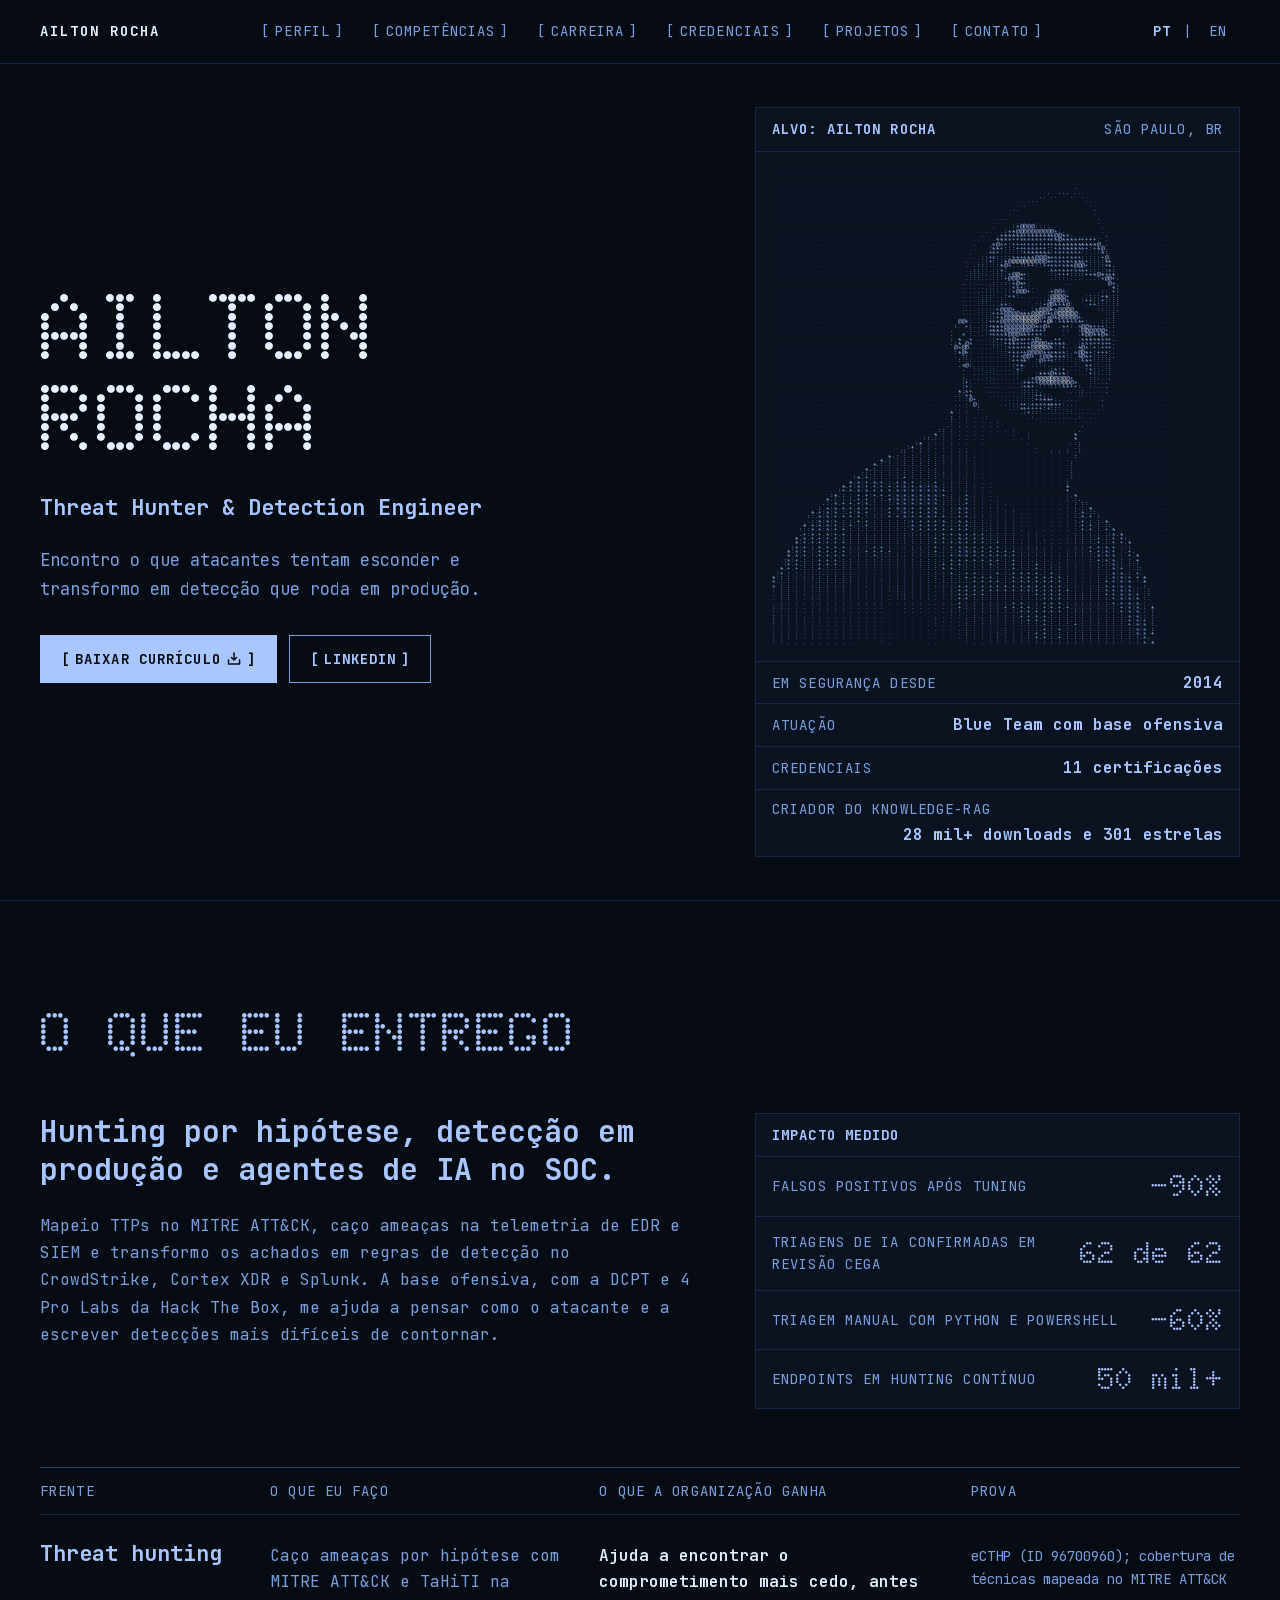
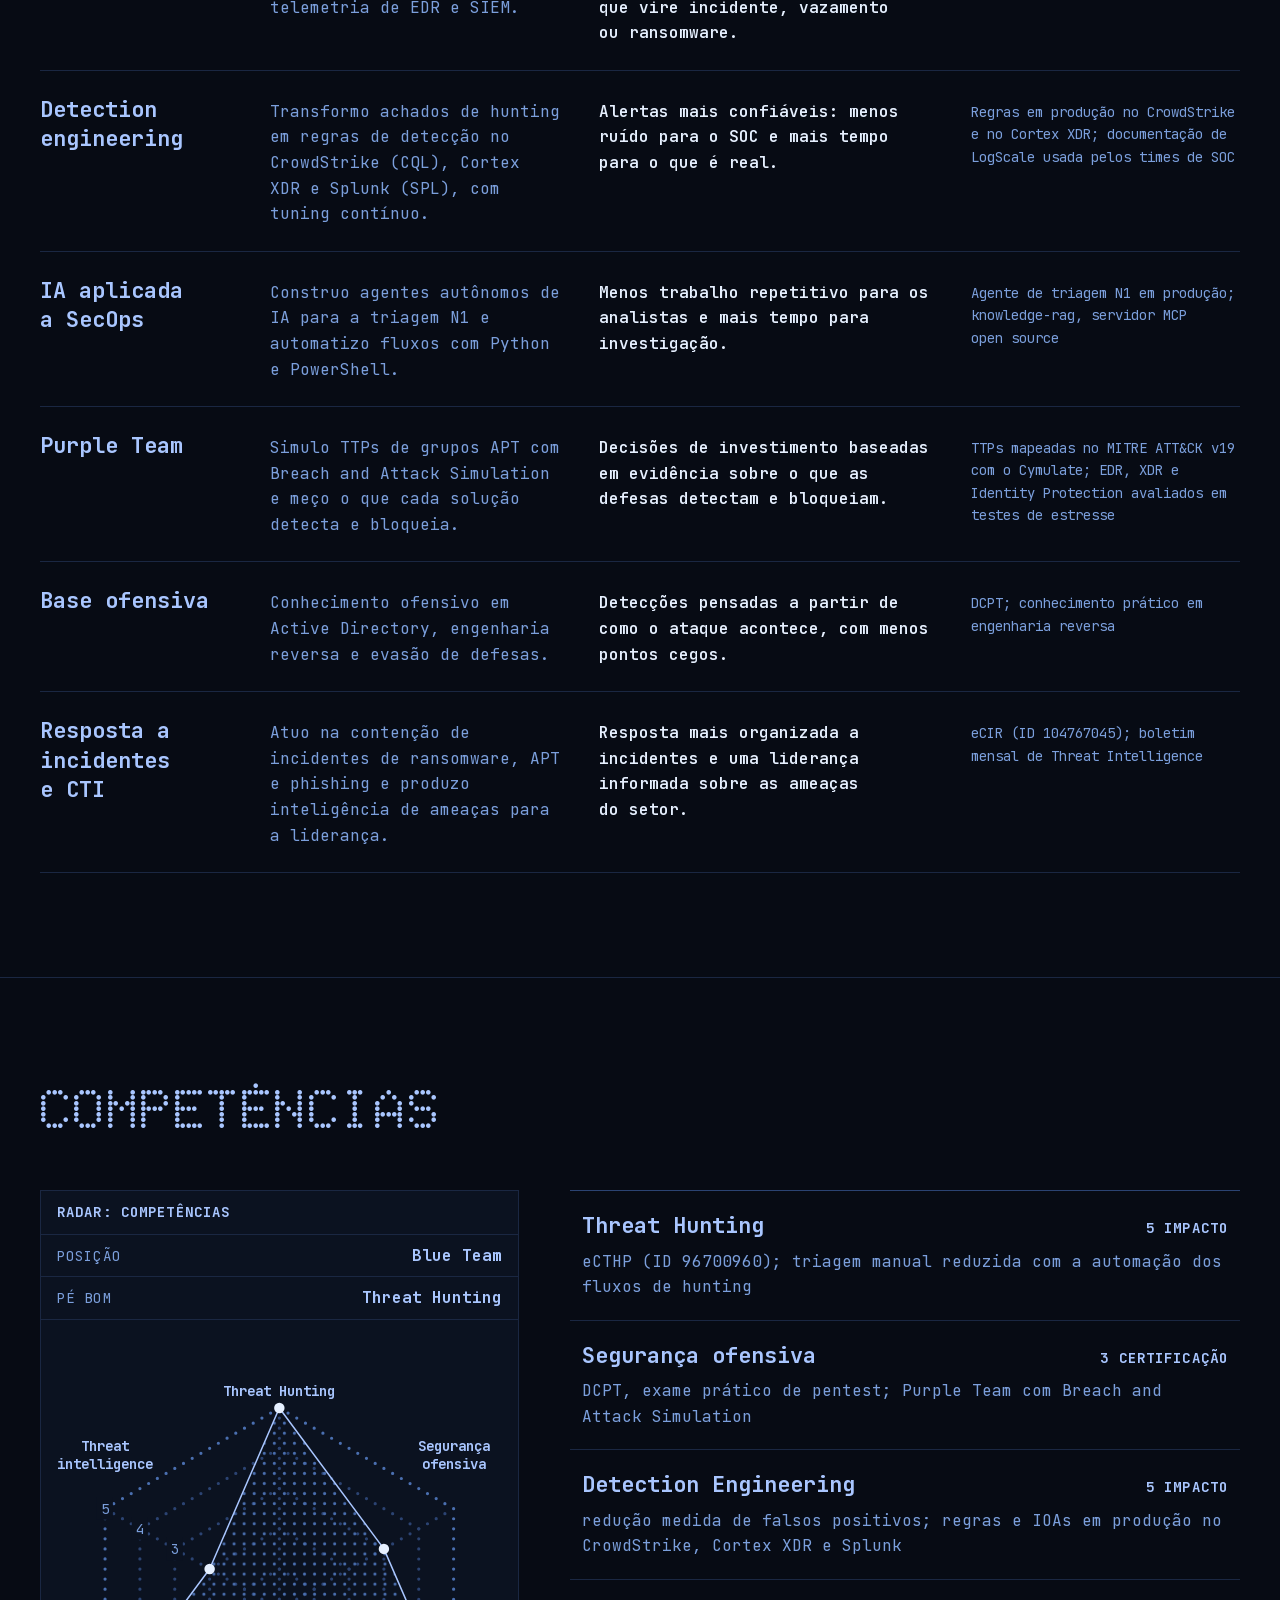
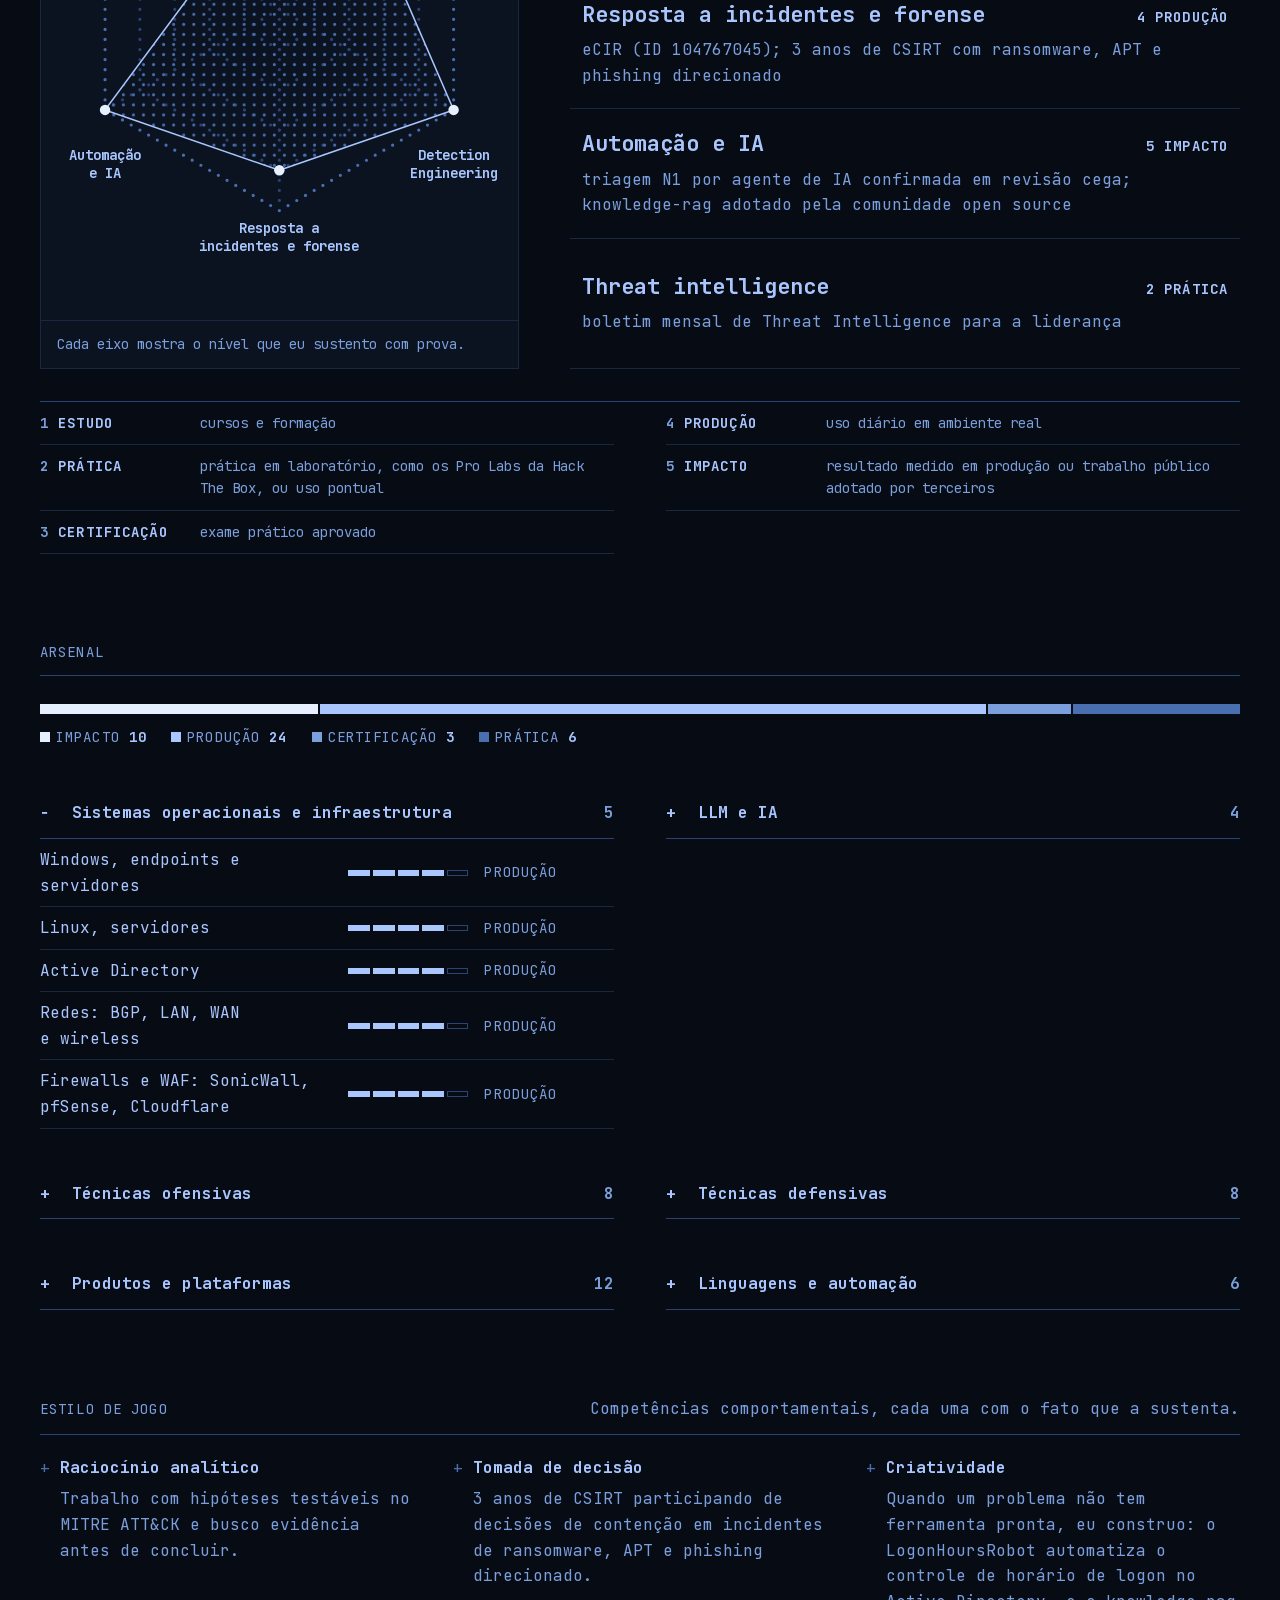
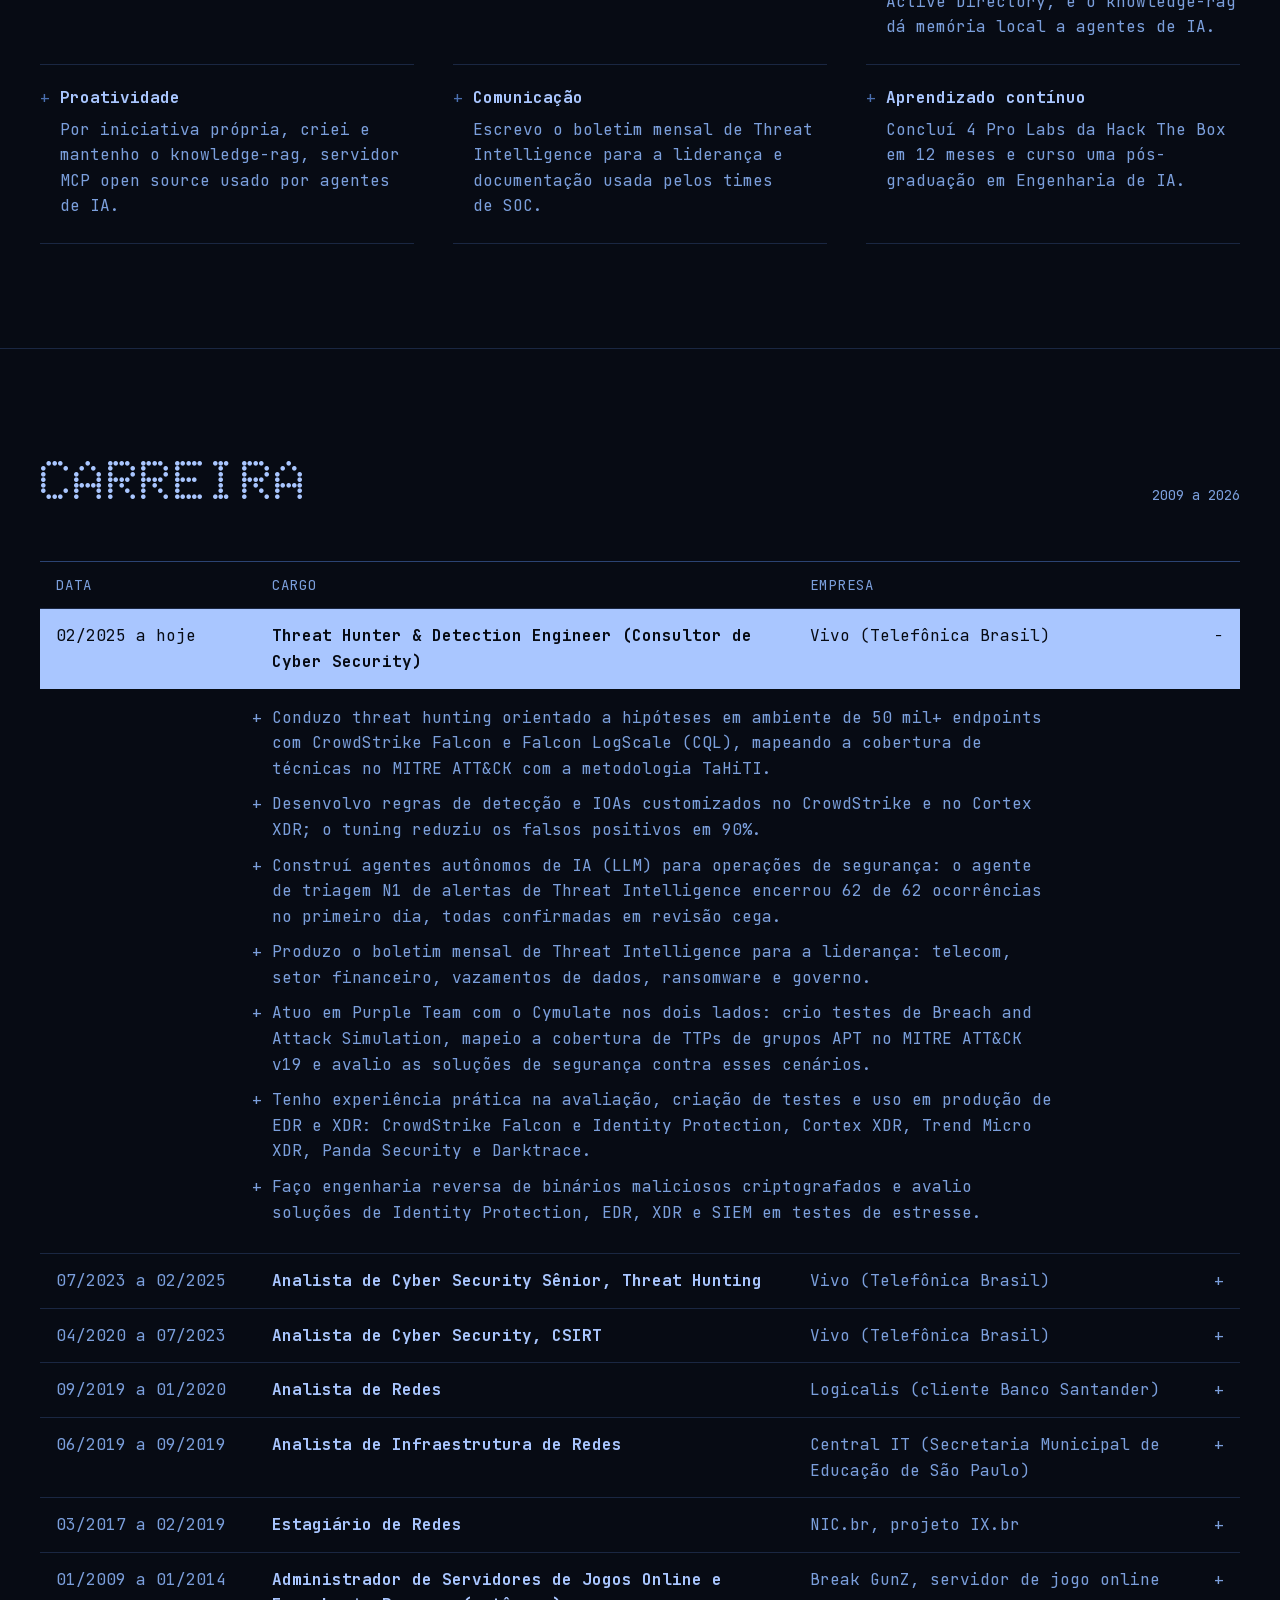
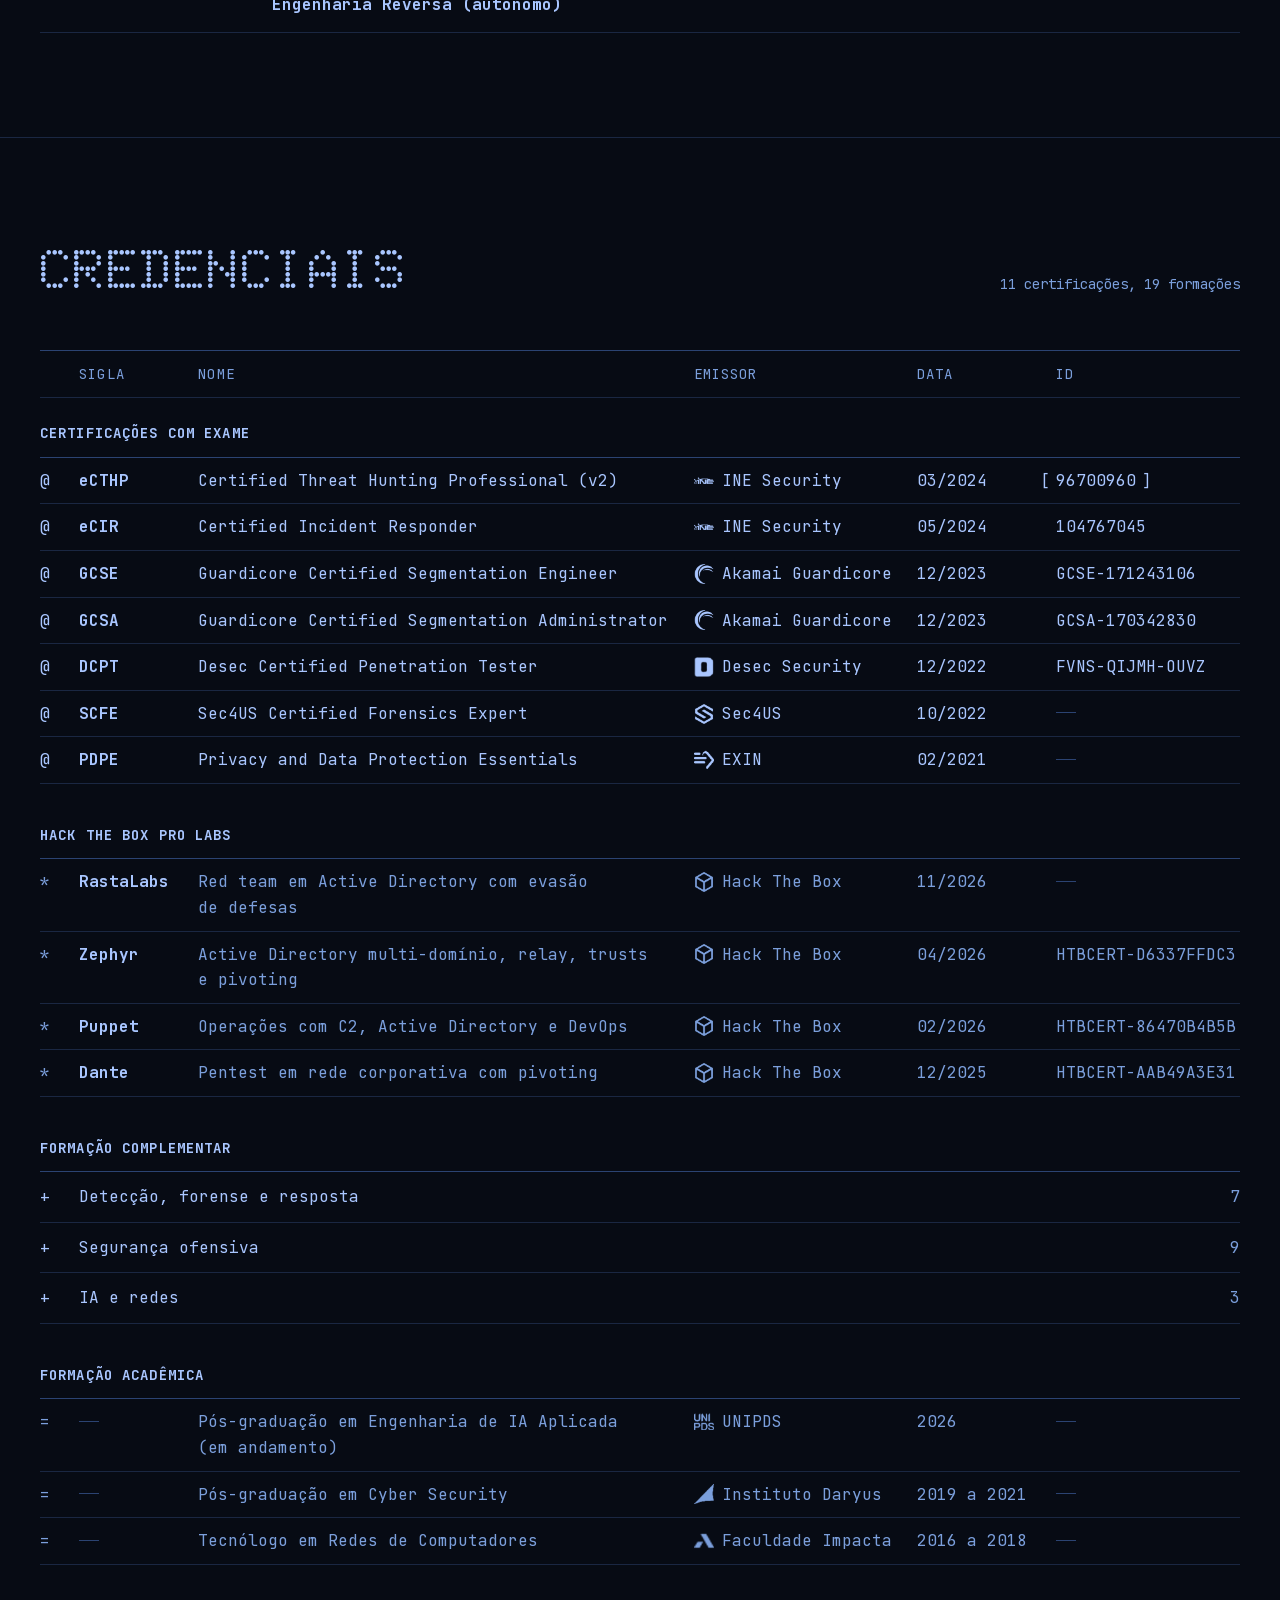
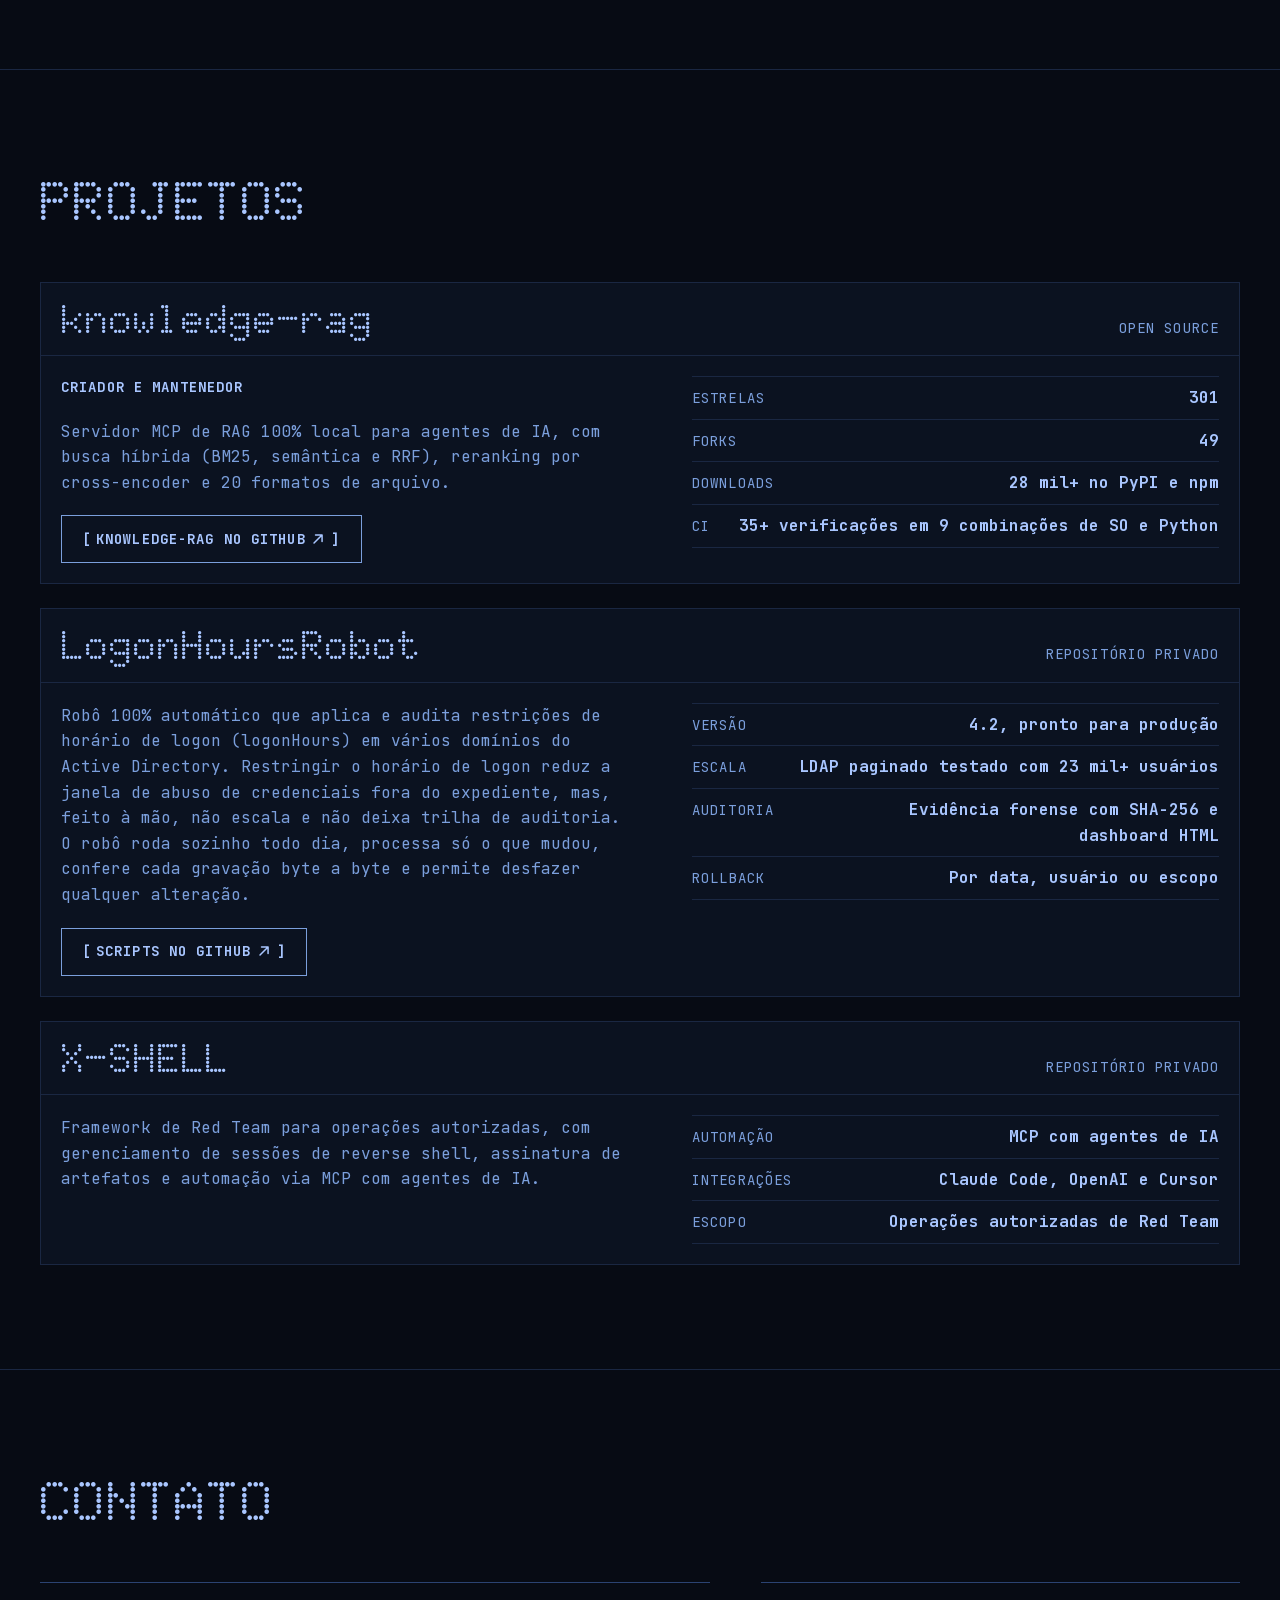
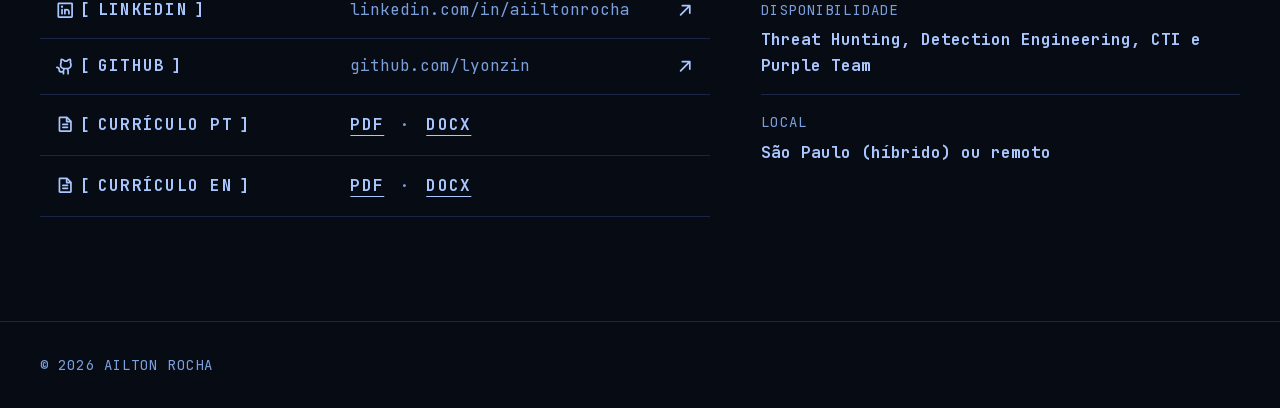
==== index.html @ 06fea072 "feat: novo portfólio (Next.js com export estático, PT e EN) - Site estático gerado pelo Next.js 16 (" ====
<!DOCTYPE html><html lang="pt-BR" class="SmP9FG_variable soDR9a_variable"><head><meta charSet="utf-8"/><meta name="viewport" content="width=device-width, initial-scale=1"/><link rel="preload" href="/_next/static/media/53897e768d329f66.p.3t6q91iet4nsy.woff2" as="font" crossorigin="" type="font/woff2"/><link rel="preload" href="/_next/static/media/fecad25956209f1c-s.p.2wevs-sv5kmpm.woff2" as="font" crossorigin="" type="font/woff2"/><link rel="stylesheet" href="/_next/static/chunks/2yo3gxenkb7-z.css" data-precedence="next"/><link rel="stylesheet" href="/_next/static/chunks/0ezpgfpg3lkgl.css" data-precedence="next"/><link rel="preload" as="script" fetchPriority="low" href="/_next/static/chunks/0j1we3cwg31qe.js"/><script src="/_next/static/chunks/16d9m7jc71162.js" async=""></script><script src="/_next/static/chunks/23e6jep2anmtk.js" async=""></script><script src="/_next/static/chunks/turbopack-2u1d16houkiyo.js" async=""></script><script src="/_next/static/chunks/3qfy96eoyh-ek.js" async=""></script><script src="/_next/static/chunks/10562l3snydny.js" async=""></script><meta name="next-size-adjust" content=""/><meta http-equiv="Content-Security-Policy" content="default-src &#x27;self&#x27;; script-src &#x27;self&#x27; &#x27;unsafe-inline&#x27;; style-src &#x27;self&#x27; &#x27;unsafe-inline&#x27;; img-src &#x27;self&#x27; data:; font-src &#x27;self&#x27;; connect-src &#x27;self&#x27;; object-src &#x27;none&#x27;; base-uri &#x27;none&#x27;; form-action &#x27;none&#x27;"/><meta name="theme-color" content="#070b14"/><meta name="color-scheme" content="dark"/><title>Ailton Rocha | Threat Hunter &amp; Detection Engineer</title><meta name="description" content="Ailton Rocha, Threat Hunter &amp; Detection Engineer em São Paulo: threat hunting, detecção no CrowdStrike e Cortex XDR, CTI, Blue e Red Team, IA no SOC."/><link rel="canonical" href="https://lyonzin.github.io/"/><link rel="alternate" hrefLang="pt-BR" href="https://lyonzin.github.io/"/><link rel="alternate" hrefLang="en" href="https://lyonzin.github.io/en/"/><link rel="alternate" hrefLang="x-default" href="https://lyonzin.github.io/en/"/><meta property="og:title" content="Ailton Rocha | Threat Hunter &amp; Detection Engineer"/><meta property="og:description" content="Ailton Rocha, Threat Hunter &amp; Detection Engineer em São Paulo: threat hunting, detecção no CrowdStrike e Cortex XDR, CTI, Blue e Red Team, IA no SOC."/><meta property="og:url" content="https://lyonzin.github.io/"/><meta property="og:site_name" content="Ailton Rocha"/><meta property="og:locale" content="pt_BR"/><meta property="og:image" content="https://lyonzin.github.io/og.png"/><meta property="og:image:width" content="1200"/><meta property="og:image:height" content="630"/><meta property="og:image:alt" content="Ailton Rocha, Threat Hunter &amp; Detection Engineer, com o retrato desenhado em pontos azuis sobre fundo escuro."/><meta property="og:locale:alternate" content="en_US"/><meta property="og:type" content="profile"/><meta property="profile:first_name" content="Ailton"/><meta property="profile:last_name" content="Rocha"/><meta property="profile:username" content="lyonzin"/><meta name="twitter:card" content="summary_large_image"/><meta name="twitter:title" content="Ailton Rocha | Threat Hunter &amp; Detection Engineer"/><meta name="twitter:description" content="Ailton Rocha, Threat Hunter &amp; Detection Engineer em São Paulo: threat hunting, detecção no CrowdStrike e Cortex XDR, CTI, Blue e Red Team, IA no SOC."/><meta name="twitter:image" content="https://lyonzin.github.io/og.png"/><meta name="twitter:image:alt" content="Ailton Rocha, Threat Hunter &amp; Detection Engineer, com o retrato desenhado em pontos azuis sobre fundo escuro."/><link rel="icon" href="/favicon.svg" type="image/svg+xml"/><link rel="icon" href="/favicon.ico" sizes="16x16 32x32 48x48"/><link rel="apple-touch-icon" href="/apple-touch-icon.png"/><script src="/_next/static/chunks/0cz1d0mv5g_q7.js" noModule=""></script></head><body><div hidden=""><!--$--><!--/$--></div><a class="skip-link" href="#main">Pular para o conteúdo</a><header class="hBw1pG_bar"><a class="hBw1pG_wordmark" href="#top"><span class="hBw1pG_full">Ailton Rocha</span><span class="hBw1pG_short" aria-hidden="true">AR</span></a><nav class="hBw1pG_nav" aria-label="Seções"><ul><li><a href="#perfil"><span class="bracket bracket-open" aria-hidden="true">[</span>Perfil<span class="bracket bracket-close" aria-hidden="true">]</span></a></li><li><a href="#competencias"><span class="bracket bracket-open" aria-hidden="true">[</span>Competências<span class="bracket bracket-close" aria-hidden="true">]</span></a></li><li><a href="#carreira"><span class="bracket bracket-open" aria-hidden="true">[</span>Carreira<span class="bracket bracket-close" aria-hidden="true">]</span></a></li><li><a href="#credenciais"><span class="bracket bracket-open" aria-hidden="true">[</span>Credenciais<span class="bracket bracket-close" aria-hidden="true">]</span></a></li><li><a href="#projetos"><span class="bracket bracket-open" aria-hidden="true">[</span>Projetos<span class="bracket bracket-close" aria-hidden="true">]</span></a></li><li><a href="#contato"><span class="bracket bracket-open" aria-hidden="true">[</span>Contato<span class="bracket bracket-close" aria-hidden="true">]</span></a></li></ul></nav><nav class="hBw1pG_lang" aria-label="Idioma"><span aria-current="page">PT</span><span class="hBw1pG_divider" aria-hidden="true">|</span><a href="/en/" hrefLang="en" lang="en">EN<span class="sr-only"> (<!-- -->English<!-- -->)</span></a></nav></header><main id="main"><section class="ZARIfG_hero" aria-labelledby="hero-title"><div class="ZARIfG_intro"><h1 id="hero-title" class="ZARIfG_name"><span>Ailton</span> <span>Rocha</span><span class="sr-only">, </span><span class="ZARIfG_role">Threat Hunter &amp; Detection Engineer</span></h1><p class="ZARIfG_anchor">Encontro o que atacantes tentam esconder e transformo em detecção que roda em produção.</p><div class="ZARIfG_actions"><a class="btn btn-primary" href="/cv/Ailton-Rocha-Threat-Hunter-Detection-Engineer-PT.pdf" download="" type="application/pdf"><span class="bracket bracket-open" aria-hidden="true">[</span>Baixar currículo<svg xmlns="http://www.w3.org/2000/svg" width="1em" height="1em" fill="currentColor" viewBox="0 0 256 256" aria-hidden="true"><path d="M228,144v64a12,12,0,0,1-12,12H40a12,12,0,0,1-12-12V144a12,12,0,0,1,24,0v52H204V144a12,12,0,0,1,24,0Zm-108.49,8.49a12,12,0,0,0,17,0l40-40a12,12,0,0,0-17-17L140,115V32a12,12,0,0,0-24,0v83L96.49,95.51a12,12,0,0,0-17,17Z"></path></svg><span class="bracket bracket-close" aria-hidden="true">]</span></a><a class="btn btn-outline" href="https://www.linkedin.com/in/aiiltonrocha/"><span class="bracket bracket-open" aria-hidden="true">[</span>LinkedIn<span class="bracket bracket-close" aria-hidden="true">]</span></a></div></div><div class="ZARIfG_panel"><div class="ZARIfG_panelBar"><p class="ZARIfG_target">Alvo: Ailton Rocha</p><p>São Paulo, BR</p></div><div class="ZARIfG_portrait" data-nosnippet=""><figure class="_3_8iSa_figure" style="--cols:104;--ratio:0.9454545454545454;--pitch:0.75;--advance:0.6"><div class="_3_8iSa_frame"><div class="_3_8iSa_stage" role="img" aria-label="Retrato de Ailton Rocha desenhado em caracteres"><pre class="_3_8iSa_ink-20" aria-hidden="true">........................................................................................................
........................................................................................................
........................................................................................................
........................................................................................................
.............................................................................. .........................
....................................................................... ..   .  ........................
.....................................................................            .......................
..................................................................                ......................
................................................................                   .....................
..............................................................                      ....................
.............................................................                       ....................
...........................................................                          ...................
..........................................................                           ...................
.........................................................                             ..................
.......................................................                               ..................
......................................................                                 .................
.....................................................                                  .................
....................................................                                   .................
....................................................                                   .................
...................................................                                     ................
...................................................                                     ................
..................................................                                      ................
..................................................                                       ...............
..................................................                                       ...............
..................................................                                       ...............
..................................................                                        ..............
.................................................                                         ..............
.................................................                                         ..............
.................................................                                         ..............
.................................................                                         ..............
.................................................                                         ..............
.................................................                                         ..............
.................................................                                         ..............
.................................................                                        ...............
.................................................                                        ...............
................................................                                         ...............
...............................................                                          ...............
..............................................                                           ...............
..............................................                                           ...............
..............................................                                           ...............
..............................................                                           ...............
...............................................                                          ...............
...............................................                                          ...............
...............................................                                          ...............
................................................                                        ................
................................................                                        ................
.................................................                                       ................
.................................................                                       ................
.................................................                                       ................
.................................................                                      .................
.................................................                                      .................
................................................                                       .................
...............................................                                       ..................
...............................................                                       ..................
...............................................                                       ..................
...............................................                                      ...................
..............................................                                      ....................
..............................................                                     .....................
..............................................                                    ......................
.............................................                                    .......................
...........................................                                     ........................
..........................................                                     .........................
.......................................                                        .........................
.....................................                                           ........................
...................................                                             ........................
.................................                                               ........................
..............................                                                 .........................
............................                                                  ..........................
..........................                                                    ..........................
........................                                                      ..........................
.......................                                                       ..........................
.....................                                                         ..........................
....................                                                         ...........................
..................                                                           ...........................
.................                                                            ...........................
...............                                                                .........................
..............                                                                  ........................
.............                                                                     ......................
............                                                                       .....................
..........                                                                          ....................
.........                                                                            ...................
.........                                                                              .................
........                                                                                ................
.......                                                                                  ...............
.......                                                                                    .............
......                                                                                      ............
......                                                                                       ...........
.....                                                                                        ...........
....                                                                                          ..........
....                                                                                           .........
...                                                                                            .........
...                                                                                            .........
..                                                                                              ........
.                                                                                               ........
                                                                                                 .......
                                                                                                 .......
                                                                                                 .......
                                                                                                  ......
                                                                                                  ......
                                                                                                  ......
                                                                                                  ......
                                                                                                   .....
                                                                                                   .....
                                                                                                   .....
                                                                                                   .....
                                                                                                   .....
                                                                                                   .....
                                                                                                   .....
                                                                                                  ......
                                                                                                   .....</pre><pre class="_3_8iSa_ink-40" aria-hidden="true">












                                                               .  ....
                                                             .           .
                                                           .                .
                                                                              ......


                                                       .
                                                      .
                                                    ..
                                                    .

                                                              ...     .
                                                                   .   .
                                                                                ..
                                                  .                     .  . ..       .
                                                  .                 .   .. .           .
                                                  .
                                                  .              ......         .
                                                  . .             .  .       .
                                                    .         .   ..
                                                                  .           .
                                                  .                                . .
                                                  ...                           .
                                                    .                             ...
                                                ..                      .

                                                .    .                     .
                                                  . ..                     .
                                                    ...                     .
                                                    ..                       .
                                                   . .
                                                .  . .
                                                    .              .
                                                                        ..      .
                                                                     ...     .
                                                                .              ...
                                                   .        .   ..
                                                    ...    ...
                                                    . .   ....                  ..
                                                    . ..  .... .            .       ..
                                                        ... ..                .  ....
                                                 .   .    ..               .   ..  ..
                                                           .                  .     .
                                                            .                 .....
                                                    ....       .              .  ..
                                                      .              ....    .  .
                                                                     .......  ..

                                                        .
                                                        . . .
                                           .        .   . . . .              .
                                         . .        .   . . . . .           .
                                     .              . . . . . . . .         .
                                                    . . . . . . . . . .  . .
                                   . . .   . .        . . . . . . . . . . . .
                                 . . . .   .          . . . . . . . . . . . .
                             . . . . . .              . . . . . . . . . . . .
                           . . . . . . . . .          . . . . . . . . . . . .
                           . . . . . . . . .          . . . . . . . . . . . .
                           . . . . . . . .   .   .      . . . . . . . . . . .
                                     . .     . . .      . . . . . . . . . .
                                           . .            . . . . . . . . .
                           . .                   .        . . . . . . . . .
                   . .                           . .      . . . . . . . . .
                 . .     .                   . . . .        . . . . . . . .
                   .       .               . . .   .          . . . . . . .
             .             .               . .     .            . . . . .        .
                 .       . .                 .     .                . . .
                   .     . . . .             .                    . . . . .        .
                 . .     . . . . .                   . .          . . .            .
                 . .     . . . . .                   .              . .            . .
                 . . .   . . . .                     .   .            . . .    .   . .
                   . . . . . . . . .     .               . . .            .    . . . .
                   . . . . . . .     . . .               . . . .          .    . .   .
                   . . .   . . . .   . . .               . . . .     .       . . .       .
         . .       . . .     . . .   . . .   .             . . .   . .         . .       .
         . .       . . . .     . .   . . .   .                 . . . .         . .       .
         .         . . . .     . .   . . .   .                 . . . .       . . .       . . .
         . .       . . . . . . .     . . .   .             . . . .   . .       .   .
         . .     . .                   . .   .     . . .   . . . .   .   .         .       .
         . .   . .                     . . . .     . . . . .     .     . .           .     .
   . . . . .   .   . .                 . . . .   .     . .             . .           .       .
   . .   . . . . . .                       . .   .       . .               . .       .
 . .       . . . . .                       . .             .               . .       .       . .
   .       . .   .             .             .             .               . .       .         .
   . .     . .                 . .                         .                 . .   .
.  .       . .                                       .   . . .   . .         . . . . .
   .       .                     .                 . . . . . . . . .         . . . . .
 . .       .                                       .   . . .       . .   .   . . . . .
 . .                          . .         .        . . . . . .       .         . .   . . .
 .                            . .     . . .      .   . . . . .       .     . . . . .   . .
                              . . . . . .          . . . .   . . .       . . . .       . .
                            . . . . . . .          .     .     . . .     . .   . .     . . .
                            . . . . . . .          .           . . .     . .   . . . . . . .
                            . . . . . . .   . .  . .       .     . .   . . . . . . . . . . .
                            . . . . . . . . . .  .         .       .   . . . . . . . . . . .
                                . . . . . . . .                  . .   . . . . . . . . . . . .
                      . . .     . . . . . . . . .                    .   . . . .       . .   . .</pre><pre class="_3_8iSa_ink-60" aria-hidden="true">




                                                                              .
                                                                              ..
                                                                      . ..   .  .
                                                                  ...            .
                                                                ..                .
                                                              ..
                                                             .                     .
                                                           ..                       .
                                                          .     ..                  .
                                                         .          ::::.            .
                                                       ..                 :.         .
                                                      .   .                  :
                                                     .   .                          : .
                                                    .   .                            ..
                                                    .                                 .
                                                   .   .   ::::                 ::.:   .
                                                   .  :    ::                    ::::
                                                  .  .:   :
                                                  . .  :::    ..     :            :::
                                                  ..  ::.:             .           :::
                                                  .:  ::.:  :     :
                                                  .:::...:::      .     .::::...  ..:
                                                   ::.... ::      :         .
                                                 . .....::::.:   ::.      .
                                                 . ....::::.:      .   .    :       . :
                                                 . ...:  :..    .      :         :     :
                                                 . . .  :..:.         :         :      :
                                                 ... : :...         :        :   .   ::.
                                                 ....:::::     ... :                : :.
                                                 . ..::::                      .      :.
                                                 .   .::                              ..
                                                   . .:                  :       :     .
                                                    ..:                   .   .        .
                                                  . ..:                    :           .
                                                   :. .:              .        .       :
                                                 .    ..:               .      .
                                                 .     ..                      :
                                                   .  ...:::             :  . :
                                                      ....::                 .
                                               .      .....::       .        :.    :
                                                 : : ........:    :        ::.::   ::::
                                                    .........:   . .:: .  .:..:.   ::.:
                                                    :::.::....:             . ..    :.:
                                                    ...:::....:     :               :..
                                                  . ...:::.. ..:                  : :..
                                                   :   .:..   ..:                 ::..
                                                   :   ...    ..    ::::          ::..
                                                        ..    . :    .       ..: ...
                                                 :  .      .  ..:::    :.      ::    .
                                               .: :         ...::::      :. ...
                                               .. :.        .::            :..
                                               .. :   .      .::          :...      .
                                                : :             .    :...:..:: ..  .
                                                : : .  :          .:.    .... .:  .
                                                . : . . . :                      .
                                             .: . . . . . .
                                              : . . . .   . . :
                                            : : . . . .       .   :
                                         .: : : . .   .         . :
                                        : : : : . .   .           .          .:
                                        : . : : . .                 .         .
                                    :   : . : : : :                           .
                                      : : :   : : : .
                                :         :   : : : .                        .
                                :           : : : : :
                            :               : : : : :
                         .                    : : : :
                       . .    :             : : : : : .
                     . : . . . . . .     .  :   :   . .
                     : : . . . . : : . : :      :   : . .
                   . . : .     . : : : : : : .  :   : : .
                 .  :  . : . . : : : : : : : .  :   : : .                   :.
               .     . .     . : : : : : : .        : : . .                 : :
              :. .   . : .  :  : : : : : :       .  : : . : .               :
               : . . . : .   .   : : . . :     . :  : : : : . .           . :  .
           . : :   . : .  : :. .:: : . . : .   . .  : : : : : : . .       . :  . .
          :. : : .   . .           : . . : .   . . .    : : : : .           :  . .
         . : : :     . .           : . . . : . . . .    : : : : .       . . :  . .   .
           : : :     . .          :. . . . . . . . .   .  : : : . .     . . : :. .
        :: . : :       .             . . . . . . . .   .  : : : . . .       . :  .     .
         : . . : .              :    . .   . . . . . . .        . : : . .   .          :
       . . . : . .              :          . . . . . . .        . : : . .   :      .   . .
       : . . : . .       .                 . . . . . . .        : : : : . . :      . . .   .
       :     . . .       . .    : :        .   . : . . . .      :     : : . .      . : .  ::
     : :     . . .         . .  : :        .   : : : . . . . .          : . :      . : :  :.
     . .   . . . .  :      . .    :        .   : : . . . . . .          : :        . : :  :
     : .     . . .                :        .   . . . . . .         .    : :   : :    : : .   .
     . .     . .      : : : : :   : :      .   . .       .         .    : : : : : :  . : :   :
   . . .     .        : : : : : : : : :        . .           . .   . .      : : . :    . :  :.
             .        : : . : : : : : :        .   . .     . . . . . .      : : . :    . : .   .
 :    :               : : : . : : : : : :      .   . . .     . . . . . . .    : . :    . : :
  :   : : :           : : : : : : : : : : :    . . . . . .   . . . . . . .    : . :    . : :  :
      : :           : : : : : :   : : : : :    . . . . . .   . . . : . . .      : :    . : : ..
:     : : :   : : : : : . : : :   : : : : . :  . . . . . .   . . . : . . . .  : :    . . . : :: .
      : : : : : : : : : : : : .  .  : : : . :  . . .   .        :    . . . .           . . : :  :
.     : .   : : : : : : : : : . :   : : : . : :. .                   . . . .           . . : :  :.
.   : : . : : : : : : : : : : . . : : : . . : :. .           . . .     .   .           . . : : .:.
:   : : . : : : : : : . . . :     . . . .   . :. .             . . .   : . . .             : : .
: : : : . : : : : : . . . . .     . .       .  .  : :          . . .   . .          :      : : .:
  : : : . : . . . . . . . . .             . . : : :   :   :        . . .          : :      . : ::
  : : : : . : . . . : . . .               : . . . :   :   :          . .     .  :   :        : :
  : : : : . : . . . : . . .               : . . .   :   : : : :      . .     .    :          : :
: : : : : : . . . : . . : .               .     .   : : : :   : :    .                       : :
: : : : . : . . . : . . . .                     .   : : :   : : :    .  :               :    . :
: : : : . : . . . : . . . . . .                 . : : : :   : : :    .                         .
: : . . . . . . . . .       : .                   : . . : : : : : :             : : :     : :    .</pre><pre class="_3_8iSa_ink-80" aria-hidden="true">





                                                                       .  ...
                                                                     .


                                                                                   .



                                                              :*
                                                            :*           *
                                                           *     **         *         .
                                                            **++******+**     *+++++
                                                           *+:+++++*+++++*
                                                        :  +:::+++***++::+**   **+:+
                                                        +*+    ::+*    *:+*+***+    : :
                                                       :+*:  :**+*      ***++**+:    + .
                                                       :+: :            **** *  *+::::
                                                     ::   :  *  ::++: ++**+*     +   :+ .
                                                    ::    :*:           **+**+***+:   :*:
                                                    ::    :: +   +      ::+++::::+*   **
                                                            +    :                   *  +.
                                                 .       :  ::*  +                      *.
                                                              **+                        :
                                                             :*   +     *  *         :  +:
                                                       ::   :+*:            +     :::+  ::
                                                      ::               +    *    ++::+: ::
                                                      :    **:       :+   *       ++:   ::
                                                          +   +     *    *           :  :.
                                                         +*             *
                                                        ::+           *        +
                                                  *    :++*          *    *  ** +    :: :
                                                  +:   :+            * *   *+: *   +++: :
                                              .    :   :*           **+     :  :      + .
                                              .  *      +***      *+*+                  .
                                              :    *     :++*   *++* +   ++     *  * **+.
                                              .:   *     :::+  *+++      * *    ***++*++.
                                                *           :+**++      * :+     *:+:+++.
                                               :  *         :+**+*     ** **: *   +:+++:.
                                                 ::          :++*  * +   ***:     + ::::.
                                                  :           ++*   : *+*::     * +    :
                                                .  :          :+      :          *+    :
                                                 .             *:       :*:+     :*:   :
                                                 .             :       *  * :     +:   :
                                                 :                :*         +     :   .
                                                 :+              * **         *       .
                                                 :+             :* +    :::**++:      .
                                                 :*+             ::::           :     .
                                               .: *                :++:
                                                    +              :+*  +            .
                                                     :         :++:+***  *+          .
                                                     :          **++++:+::
                                                                 :+::

                                              :
                                                                                .
                                           ::                                  .

                                       :
                                     :                                         :
                                   :  :                                        :
                                 :    :                                 : : :  :
                               .: : :       :
                             .:   : : : :   :
                           .: :   : : : : :                                  :
                         .:   : : : : : : :                                  :
                       :: : : : : : : : : : :                                :
                     :  + : :   : + : : : :                                  :
                      * + * + : + * + : : +   :   :                         :
                   .+ * + + + + + * + * + * : :   :
                 :+ + * * + + + * * * * * * + :   :
               :  :   + + + + + * * * * * * + :   +
                : : : + + : : * * * * * * * : : : +                            .
             .  * + + + * :   : * * * * * * : : : +                           :  :
              * * + + * + : : + * * + + * * : : * +                           : :
            + * * : + * +     +   * + + * * : : + +                           : * ::
         :  * * + + + + : : : + + * + + * + + : + + : :                       : * +
          : * * + : : + + : : : : : + + + + * : * + : :                       : + : :
          * * * + : + : + : : : :   * + + + + : + + : : :                       + + : ::
       :  * * * + + : : : : : : : : + + + + + + + + : : :                       + + : +
       .+ * + * + + : : : : : :   : : : : : + + * + + + : : : :               : : : : : *.
        * + + + + : : : : : : :   : : : : + + : * + + + : : : :               : : : + : + +:
        + + + + + + : : : : : : : : : : : + + + * + + + : + : :               : : : + : + +
     :* + : + + + + : : : + + :     : : : + : + * + + + + + : :   : :         : : + + * +
      * + : + + + + : : + + + +     : : : + : : * * * + + + + + : : : :       : : + + * +   +.
      * + : + + + +   : : + : : :   : : : : : + * * + + + + + + : : : :     : : : : * * *   +
   :* + : : + + + : : : : : : : :   : : : : : + + + + + + + : + : : : :     :     : + + * : :
   :+ + : : + + + : :           :     : : : + + + : : : + : : + : : + :             : : * : : :
    + + : : + : : : :                   : : + + : : : : : : : + : : + : : :         : : * +   ::
 :+ : : : : : : : : :                   : : : + : + + : : + : + + + + : + :         : : * * : +
  : :   : : : : : : :                     : : : : + + + + : : + + + + + + + :       : : * * + +
*   :       : : : : :                       : : : : + + + + : + + + + + + + :       : + + * *
* : :     : : : : :             :           : : + + + + + + + + + * + + + + : :     : + + * *   :
  : :       :                   :             : + + + + + + + + + + + + + + +     : : + + * *    :
  : :                           : :           : + + + + : : : :   : + + + + : : : : : + + * * +  :
  : :     :                       :             + + : : : : : : : : : + + + : : : : : : + * * *
  :                                             + : : : : : : + + : : + + + : : : : : : + + * *
  :                                             + : : : : : + + + + : + + + + : : : : : : + * * :
                                              : :     : : : : : + + + + + + : : : :   : : + * *
:                                                   :   :   : : + + + + : : : : :     : : : * *   :
:                                                   :   :   : : : + + + : : : :   :   : : : + * + :
:                                                 :   :         : : : + : : : + :   : : : : + * * :
                                                  :         :     : : + : + : : : : : : : : : * *
                                                  :       :       : + +   : : : : : : :   : : * *
                                                          :       : + + : + : : : : : : : : : : *.
                                                                    : : : : : :       : :     : *</pre><pre class="_3_8iSa_ink-100" aria-hidden="true">













                                                                @@@@
                                                              *@@@@@@@@@@
                                                            *****  ******@@*
                                                          **             *@***
                                                         *@               **********@
                                                         **                 ***     *@
                                                                   ****              *
                                                                  **@@@*              @
                                                            *@      @@@*    * **      **
                                                           *@               **@@@      *

                                                              @ *                  *@*  +
                                                             @@@*                     @@
                                                               @*                      @
                                                                                        *
                                                               @@@       @@
                                                                        @  @          *
                                                                        @@@@
                                                                       @@* *@
                                                           @@@       @@@* @@ @
                                                           *@@@@***@  @* @    @         :
                                                           *@@       @ *@*@@@@@         :
                                                @@         @@@@@@     * *  **  *
                                               :         ***@@@@@@@@* @         @@*
                                                         ***@@@@@@@*            @ @@@@
                                                            *@@@**              *@@**@*
                                                *            *@*    @            ** *
                                                * @          **    @@ @** *
                                               @ @@               *@   @       *@
                                                *@                @@@@*  *     @@*
                                                                 @@   @@*      *@*
                                                :                *   @           *
                                                 *@             *

                                                                     ** @* *
                                                                    @     @ @
                                                                  *  @@@ @@  @
                                                                  *
                                                *
                                                   *
                                                   @                  **
                                                    @                  **

                                              *
                                              :



                                          *                                   *
                                        :                                     *
                                      *
                                    +
                                  :
                              *                                               :
                            *
                          *
                        *

                      *
                    *
                  *                                                         *
                                                                            +
                *                                                             *
              *
                                                                                :
            :                                                                     *
          *
                                                                                    :
                                                                                      *
        *
                                                                                        *
                                                                                          *
      *
      *                                                                                     *
                                                                                            :
    *
    *                                                                                         *
                                                                                              +

  *

*                                                                                               *
                                                                                                *





                                                                                                  *
                                                                                                  :



                                                                                                  :
                                                                                                  +

                                                                                                  *</pre><pre class="_3_8iSa_bloom" aria-hidden="true">





















                                                              @@@@@@


                                                               @




                                                                         @@


                                                                            @
                                                                    @@    @@@@
                                                              @@@@@@@
                                                                 @@@@  @

                                                                                 @


                                                                     @
                                                                    @@@






                                                                     @@@@@ @
                                                                        @  @@



























































</pre></div></div></figure></div><dl class="ZARIfG_readings"><div><dt>Em segurança desde</dt><dd>2014</dd></div><div><dt>Atuação</dt><dd>Blue Team com base ofensiva</dd></div><div><dt>Credenciais</dt><dd>11 certificações</dd></div><div><dt>Criador do knowledge-rag</dt><dd>28 mil+ downloads e 301 estrelas</dd></div></dl></div></section><section id="perfil" class="section" aria-labelledby="perfil-title"><div class="inner"><div class="section-head"><h2 id="perfil-title" class="section-title">O que eu entrego</h2></div><div class="Z7_Ivq_lead"><div class="Z7_Ivq_copy"><p class="Z7_Ivq_statement">Hunting por hipótese, detecção em produção e agentes de IA no SOC.</p><p class="Z7_Ivq_intro">Mapeio TTPs no MITRE ATT&amp;CK, caço ameaças na telemetria de EDR e SIEM e transformo os achados em regras de detecção no CrowdStrike, Cortex XDR e Splunk. A base ofensiva, com a DCPT e 4 Pro Labs da Hack The Box, me ajuda a pensar como o atacante e a escrever detecções mais difíceis de contornar.</p></div><div class="Z7_Ivq_panel"><h3 class="Z7_Ivq_panelBar">Impacto medido</h3><dl class="Z7_Ivq_readings"><div><dt>Falsos positivos após tuning</dt><dd>−90%</dd></div><div><dt>Triagens de IA confirmadas em revisão cega</dt><dd>62 de 62</dd></div><div><dt>Triagem manual com Python e PowerShell</dt><dd>−60%</dd></div><div><dt>Endpoints em hunting contínuo</dt><dd>50 mil+</dd></div></dl></div></div><div class="Z7_Ivq_table"><div class="Z7_Ivq_head label" aria-hidden="true"><span>Frente</span><span>O que eu faço</span><span>O que a organização ganha</span><span>Prova</span></div><ol><li class="Z7_Ivq_row"><h3 class="Z7_Ivq_name">Threat hunting</h3><p class="Z7_Ivq_does"><span class="Z7_Ivq_key label">O que eu faço</span>Caço ameaças por hipótese com MITRE ATT&amp;CK e TaHiTI na telemetria de EDR e SIEM.</p><p class="Z7_Ivq_gains"><span class="Z7_Ivq_key label">O que a organização ganha</span>Ajuda a encontrar o comprometimento mais cedo, antes que vire incidente, vazamento ou ransomware.</p><p class="Z7_Ivq_proof"><span class="Z7_Ivq_key label">Prova</span>eCTHP (ID 96700960); cobertura de técnicas mapeada no MITRE ATT&amp;CK</p></li><li class="Z7_Ivq_row"><h3 class="Z7_Ivq_name">Detection engineering</h3><p class="Z7_Ivq_does"><span class="Z7_Ivq_key label">O que eu faço</span>Transformo achados de hunting em regras de detecção no CrowdStrike (CQL), Cortex XDR e Splunk (SPL), com tuning contínuo.</p><p class="Z7_Ivq_gains"><span class="Z7_Ivq_key label">O que a organização ganha</span>Alertas mais confiáveis: menos ruído para o SOC e mais tempo para o que é real.</p><p class="Z7_Ivq_proof"><span class="Z7_Ivq_key label">Prova</span>Regras em produção no CrowdStrike e no Cortex XDR; documentação de LogScale usada pelos times de SOC</p></li><li class="Z7_Ivq_row"><h3 class="Z7_Ivq_name">IA aplicada a SecOps</h3><p class="Z7_Ivq_does"><span class="Z7_Ivq_key label">O que eu faço</span>Construo agentes autônomos de IA para a triagem N1 e automatizo fluxos com Python e PowerShell.</p><p class="Z7_Ivq_gains"><span class="Z7_Ivq_key label">O que a organização ganha</span>Menos trabalho repetitivo para os analistas e mais tempo para investigação.</p><p class="Z7_Ivq_proof"><span class="Z7_Ivq_key label">Prova</span>Agente de triagem N1 em produção; knowledge-rag, servidor MCP open source</p></li><li class="Z7_Ivq_row"><h3 class="Z7_Ivq_name">Purple Team</h3><p class="Z7_Ivq_does"><span class="Z7_Ivq_key label">O que eu faço</span>Simulo TTPs de grupos APT com Breach and Attack Simulation e meço o que cada solução detecta e bloqueia.</p><p class="Z7_Ivq_gains"><span class="Z7_Ivq_key label">O que a organização ganha</span>Decisões de investimento baseadas em evidência sobre o que as defesas detectam e bloqueiam.</p><p class="Z7_Ivq_proof"><span class="Z7_Ivq_key label">Prova</span>TTPs mapeadas no MITRE ATT&amp;CK v19 com o Cymulate; EDR, XDR e Identity Protection avaliados em testes de estresse</p></li><li class="Z7_Ivq_row"><h3 class="Z7_Ivq_name">Base ofensiva</h3><p class="Z7_Ivq_does"><span class="Z7_Ivq_key label">O que eu faço</span>Conhecimento ofensivo em Active Directory, engenharia reversa e evasão de defesas.</p><p class="Z7_Ivq_gains"><span class="Z7_Ivq_key label">O que a organização ganha</span>Detecções pensadas a partir de como o ataque acontece, com menos pontos cegos.</p><p class="Z7_Ivq_proof"><span class="Z7_Ivq_key label">Prova</span>DCPT; conhecimento prático em engenharia reversa</p></li><li class="Z7_Ivq_row"><h3 class="Z7_Ivq_name">Resposta a incidentes e CTI</h3><p class="Z7_Ivq_does"><span class="Z7_Ivq_key label">O que eu faço</span>Atuo na contenção de incidentes de ransomware, APT e phishing e produzo inteligência de ameaças para a liderança.</p><p class="Z7_Ivq_gains"><span class="Z7_Ivq_key label">O que a organização ganha</span>Resposta mais organizada a incidentes e uma liderança informada sobre as ameaças do setor.</p><p class="Z7_Ivq_proof"><span class="Z7_Ivq_key label">Prova</span>eCIR (ID 104767045); boletim mensal de Threat Intelligence</p></li></ol></div></div></section><section id="competencias" class="section" aria-labelledby="competencias-title"><div class="inner"><div class="section-head"><h2 id="competencias-title" class="section-title">Competências</h2></div><div class="BeeMDG_layout"><div class="BeeMDG_panel"><p class="BeeMDG_panelBar">Radar: competências</p><dl class="BeeMDG_readings"><div><dt>Posição</dt><dd>Blue Team</dd></div><div><dt>Pé bom</dt><dd>Threat Hunting</dd></div></dl><div class="v7ESZa_figure BeeMDG_chart" data-nosnippet=""><div class="v7ESZa_plot"><svg class="v7ESZa_svg" viewBox="-90.6 -104 181.2 208" role="img" aria-label="Threat Hunting, Detection Engineering e Automação e IA no nível Impacto; Resposta a incidentes no nível Produção; Segurança ofensiva no nível Certificação; Threat intelligence no nível Prática"><defs><pattern id="radar-dots" width="5" height="5" patternUnits="userSpaceOnUse"><circle class="v7ESZa_fillDot" cx="2.5" cy="2.5" r="0.75"></circle></pattern></defs><g class="v7ESZa_rings"><polygon points="0,-20 17.32,-10 17.32,10 0,20 -17.32,10 -17.32,-10"></polygon><polygon points="0,-40 34.64,-20 34.64,20 0,40 -34.64,20 -34.64,-20"></polygon><polygon points="0,-60 51.96,-30 51.96,30 0,60 -51.96,30 -51.96,-30"></polygon><polygon points="0,-80 69.28,-40 69.28,40 0,80 -69.28,40 -69.28,-40"></polygon><polygon points="0,-100 86.6,-50 86.6,50 0,100 -86.6,50 -86.6,-50"></polygon></g><g><line class="v7ESZa_spoke" data-axis="0" x2="0" y2="-100"></line><line class="v7ESZa_spoke" data-axis="1" x2="86.6" y2="-50"></line><line class="v7ESZa_spoke" data-axis="2" x2="86.6" y2="50"></line><line class="v7ESZa_spoke" data-axis="3" x2="0" y2="100"></line><line class="v7ESZa_spoke" data-axis="4" x2="-86.6" y2="50"></line><line class="v7ESZa_spoke" data-axis="5" x2="-86.6" y2="-50"></line></g><polygon class="v7ESZa_shape" points="0,-100 51.96,-30 86.6,50 0,80 -86.6,50 -34.64,-20" fill="url(#radar-dots)"></polygon><line class="v7ESZa_sweep" x2="0" y2="-100"></line><g><g class="v7ESZa_blip" data-axis="0" style="--k:0"><circle class="v7ESZa_halo" cx="0" cy="-100" r="2.6"></circle><circle class="v7ESZa_core" cx="0" cy="-100" r="2.6"></circle></g><g class="v7ESZa_blip" data-axis="1" style="--k:1"><circle class="v7ESZa_halo" cx="51.96" cy="-30" r="2.6"></circle><circle class="v7ESZa_core" cx="51.96" cy="-30" r="2.6"></circle></g><g class="v7ESZa_blip" data-axis="2" style="--k:2"><circle class="v7ESZa_halo" cx="86.6" cy="50" r="2.6"></circle><circle class="v7ESZa_core" cx="86.6" cy="50" r="2.6"></circle></g><g class="v7ESZa_blip" data-axis="3" style="--k:3"><circle class="v7ESZa_halo" cx="0" cy="80" r="2.6"></circle><circle class="v7ESZa_core" cx="0" cy="80" r="2.6"></circle></g><g class="v7ESZa_blip" data-axis="4" style="--k:4"><circle class="v7ESZa_halo" cx="-86.6" cy="50" r="2.6"></circle><circle class="v7ESZa_core" cx="-86.6" cy="50" r="2.6"></circle></g><g class="v7ESZa_blip" data-axis="5" style="--k:5"><circle class="v7ESZa_halo" cx="-34.64" cy="-20" r="2.6"></circle><circle class="v7ESZa_core" cx="-34.64" cy="-20" r="2.6"></circle></g></g></svg><div class="v7ESZa_labels" aria-hidden="true"><span class="v7ESZa_axisLabel v7ESZa_top" data-axis="0" style="left:50%;top:1.92%">Threat Hunting</span><span class="v7ESZa_axisLabel v7ESZa_upper" data-axis="1" style="left:97.79%;top:25.96%">Segurança ofensiva</span><span class="v7ESZa_axisLabel v7ESZa_lower" data-axis="2" style="left:97.79%;top:74.04%">Detection Engineering</span><span class="v7ESZa_axisLabel v7ESZa_bottom" data-axis="3" style="left:50%;top:98.08%">Resposta a incidentes e forense</span><span class="v7ESZa_axisLabel v7ESZa_lower" data-axis="4" style="left:2.21%;top:74.04%">Automação e IA</span><span class="v7ESZa_axisLabel v7ESZa_upper" data-axis="5" style="left:2.21%;top:25.96%">Threat intelligence</span><span class="v7ESZa_ringNumber" style="left:21.32%;top:35.58%">3</span><span class="v7ESZa_ringNumber" style="left:11.77%;top:30.77%">4</span><span class="v7ESZa_ringNumber" style="left:2.21%;top:25.96%">5</span></div></div></div><p class="BeeMDG_method">Cada eixo mostra o nível que eu sustento com prova.</p></div><dl class="BeeMDG_ringLegend"><div><dt><span class="BeeMDG_ringLevel">1</span> <!-- -->Estudo</dt><dd>cursos e formação</dd></div><div><dt><span class="BeeMDG_ringLevel">2</span> <!-- -->Prática</dt><dd>prática em laboratório, como os Pro Labs da Hack The Box, ou uso pontual</dd></div><div><dt><span class="BeeMDG_ringLevel">3</span> <!-- -->Certificação</dt><dd>exame prático aprovado</dd></div><div><dt><span class="BeeMDG_ringLevel">4</span> <!-- -->Produção</dt><dd>uso diário em ambiente real</dd></div><div><dt><span class="BeeMDG_ringLevel">5</span> <!-- -->Impacto</dt><dd>resultado medido em produção ou trabalho público adotado por terceiros</dd></div></dl><ol class="BeeMDG_axes"><li class="BeeMDG_axis"><div class="BeeMDG_axisHead"><h3 class="BeeMDG_axisName">Threat Hunting</h3><p class="BeeMDG_axisLevel label">5<!-- --> <!-- -->Impacto</p></div><p class="BeeMDG_axisProof">eCTHP (ID 96700960); triagem manual reduzida com a automação dos fluxos de hunting</p></li><li class="BeeMDG_axis"><div class="BeeMDG_axisHead"><h3 class="BeeMDG_axisName">Segurança ofensiva</h3><p class="BeeMDG_axisLevel label">3<!-- --> <!-- -->Certificação</p></div><p class="BeeMDG_axisProof">DCPT, exame prático de pentest; Purple Team com Breach and Attack Simulation</p></li><li class="BeeMDG_axis"><div class="BeeMDG_axisHead"><h3 class="BeeMDG_axisName">Detection Engineering</h3><p class="BeeMDG_axisLevel label">5<!-- --> <!-- -->Impacto</p></div><p class="BeeMDG_axisProof">redução medida de falsos positivos; regras e IOAs em produção no CrowdStrike, Cortex XDR e Splunk</p></li><li class="BeeMDG_axis"><div class="BeeMDG_axisHead"><h3 class="BeeMDG_axisName">Resposta a incidentes e forense</h3><p class="BeeMDG_axisLevel label">4<!-- --> <!-- -->Produção</p></div><p class="BeeMDG_axisProof">eCIR (ID 104767045); 3 anos de CSIRT com ransomware, APT e phishing direcionado</p></li><li class="BeeMDG_axis"><div class="BeeMDG_axisHead"><h3 class="BeeMDG_axisName">Automação e IA</h3><p class="BeeMDG_axisLevel label">5<!-- --> <!-- -->Impacto</p></div><p class="BeeMDG_axisProof">triagem N1 por agente de IA confirmada em revisão cega; knowledge-rag adotado pela comunidade open source</p></li><li class="BeeMDG_axis"><div class="BeeMDG_axisHead"><h3 class="BeeMDG_axisName">Threat intelligence</h3><p class="BeeMDG_axisLevel label">2<!-- --> <!-- -->Prática</p></div><p class="BeeMDG_axisProof">boletim mensal de Threat Intelligence para a liderança</p></li></ol></div><div class="etkjEa_arsenal"><h3 class="etkjEa_title label">Arsenal</h3><div class="etkjEa_distribution"><div class="etkjEa_stack" aria-hidden="true"><span class="etkjEa_share" data-level="5" style="flex-grow:10;--k:0"></span><span class="etkjEa_share" data-level="4" style="flex-grow:24;--k:1"></span><span class="etkjEa_share" data-level="3" style="flex-grow:3;--k:2"></span><span class="etkjEa_share" data-level="2" style="flex-grow:6;--k:3"></span></div><ul class="etkjEa_legend"><li data-level="5">Impacto<!-- --> <strong>10</strong></li><li data-level="4">Produção<!-- --> <strong>24</strong></li><li data-level="3">Certificação<!-- --> <strong>3</strong></li><li data-level="2">Prática<!-- --> <strong>6</strong></li></ul></div><div class="etkjEa_categories"><details class="etkjEa_category" open=""><summary><span class="etkjEa_summaryRow"><span class="etkjEa_toggle" aria-hidden="true"></span><span>Sistemas operacionais e infraestrutura</span><span class="etkjEa_count">5</span></span></summary><ul class="etkjEa_items"><li class="etkjEa_item"><span class="etkjEa_name">Windows, endpoints e servidores</span><span class="sr-only">: </span><span class="etkjEa_meter" data-level="4" aria-hidden="true"><span></span><span></span><span></span><span></span><span></span></span><span class="etkjEa_level label">Produção</span></li><li class="etkjEa_item"><span class="etkjEa_name">Linux, servidores</span><span class="sr-only">: </span><span class="etkjEa_meter" data-level="4" aria-hidden="true"><span></span><span></span><span></span><span></span><span></span></span><span class="etkjEa_level label">Produção</span></li><li class="etkjEa_item"><span class="etkjEa_name">Active Directory</span><span class="sr-only">: </span><span class="etkjEa_meter" data-level="4" aria-hidden="true"><span></span><span></span><span></span><span></span><span></span></span><span class="etkjEa_level label">Produção</span></li><li class="etkjEa_item"><span class="etkjEa_name">Redes: BGP, LAN, WAN e wireless</span><span class="sr-only">: </span><span class="etkjEa_meter" data-level="4" aria-hidden="true"><span></span><span></span><span></span><span></span><span></span></span><span class="etkjEa_level label">Produção</span></li><li class="etkjEa_item"><span class="etkjEa_name">Firewalls e WAF: SonicWall, pfSense, Cloudflare</span><span class="sr-only">: </span><span class="etkjEa_meter" data-level="4" aria-hidden="true"><span></span><span></span><span></span><span></span><span></span></span><span class="etkjEa_level label">Produção</span></li></ul></details><details class="etkjEa_category"><summary><span class="etkjEa_summaryRow"><span class="etkjEa_toggle" aria-hidden="true"></span><span>LLM e IA</span><span class="etkjEa_count">4</span></span></summary><ul class="etkjEa_items"><li class="etkjEa_item"><span class="etkjEa_name">Agentes LLM autônomos</span><span class="sr-only">: </span><span class="etkjEa_meter" data-level="5" aria-hidden="true"><span></span><span></span><span></span><span></span><span></span></span><span class="etkjEa_level label">Impacto</span></li><li class="etkjEa_item"><span class="etkjEa_name">RAG e busca híbrida</span><span class="sr-only">: </span><span class="etkjEa_meter" data-level="5" aria-hidden="true"><span></span><span></span><span></span><span></span><span></span></span><span class="etkjEa_level label">Impacto</span></li><li class="etkjEa_item"><span class="etkjEa_name">Model Context Protocol (MCP)</span><span class="sr-only">: </span><span class="etkjEa_meter" data-level="5" aria-hidden="true"><span></span><span></span><span></span><span></span><span></span></span><span class="etkjEa_level label">Impacto</span></li><li class="etkjEa_item"><span class="etkjEa_name">Claude, OpenAI e Cursor</span><span class="sr-only">: </span><span class="etkjEa_meter" data-level="4" aria-hidden="true"><span></span><span></span><span></span><span></span><span></span></span><span class="etkjEa_level label">Produção</span></li></ul></details><details class="etkjEa_category"><summary><span class="etkjEa_summaryRow"><span class="etkjEa_toggle" aria-hidden="true"></span><span>Técnicas ofensivas</span><span class="etkjEa_count">8</span></span></summary><ul class="etkjEa_items"><li class="etkjEa_item"><span class="etkjEa_name">Breach and Attack Simulation</span><span class="sr-only">: </span><span class="etkjEa_meter" data-level="4" aria-hidden="true"><span></span><span></span><span></span><span></span><span></span></span><span class="etkjEa_level label">Produção</span></li><li class="etkjEa_item"><span class="etkjEa_name">Engenharia reversa de binários x64</span><span class="sr-only">: </span><span class="etkjEa_meter" data-level="4" aria-hidden="true"><span></span><span></span><span></span><span></span><span></span></span><span class="etkjEa_level label">Produção</span></li><li class="etkjEa_item"><span class="etkjEa_name">Pentest em rede corporativa</span><span class="sr-only">: </span><span class="etkjEa_meter" data-level="3" aria-hidden="true"><span></span><span></span><span></span><span></span><span></span></span><span class="etkjEa_level label">Certificação</span></li><li class="etkjEa_item"><span class="etkjEa_name">Ataques a Active Directory: Kerberos, delegação, NTLM relay, ADCS</span><span class="sr-only">: </span><span class="etkjEa_meter" data-level="2" aria-hidden="true"><span></span><span></span><span></span><span></span><span></span></span><span class="etkjEa_level label">Prática</span></li><li class="etkjEa_item"><span class="etkjEa_name">Pivoting e movimentação lateral</span><span class="sr-only">: </span><span class="etkjEa_meter" data-level="2" aria-hidden="true"><span></span><span></span><span></span><span></span><span></span></span><span class="etkjEa_level label">Prática</span></li><li class="etkjEa_item"><span class="etkjEa_name">Operações com C2</span><span class="sr-only">: </span><span class="etkjEa_meter" data-level="2" aria-hidden="true"><span></span><span></span><span></span><span></span><span></span></span><span class="etkjEa_level label">Prática</span></li><li class="etkjEa_item"><span class="etkjEa_name">Evasão de EDR</span><span class="sr-only">: </span><span class="etkjEa_meter" data-level="2" aria-hidden="true"><span></span><span></span><span></span><span></span><span></span></span><span class="etkjEa_level label">Prática</span></li><li class="etkjEa_item"><span class="etkjEa_name">Exploração web e de APIs</span><span class="sr-only">: </span><span class="etkjEa_meter" data-level="2" aria-hidden="true"><span></span><span></span><span></span><span></span><span></span></span><span class="etkjEa_level label">Prática</span></li></ul></details><details class="etkjEa_category"><summary><span class="etkjEa_summaryRow"><span class="etkjEa_toggle" aria-hidden="true"></span><span>Técnicas defensivas</span><span class="etkjEa_count">8</span></span></summary><ul class="etkjEa_items"><li class="etkjEa_item"><span class="etkjEa_name">Threat hunting por hipótese</span><span class="sr-only">: </span><span class="etkjEa_meter" data-level="5" aria-hidden="true"><span></span><span></span><span></span><span></span><span></span></span><span class="etkjEa_level label">Impacto</span></li><li class="etkjEa_item"><span class="etkjEa_name">Detection engineering e tuning</span><span class="sr-only">: </span><span class="etkjEa_meter" data-level="5" aria-hidden="true"><span></span><span></span><span></span><span></span><span></span></span><span class="etkjEa_level label">Impacto</span></li><li class="etkjEa_item"><span class="etkjEa_name">Resposta a incidentes</span><span class="sr-only">: </span><span class="etkjEa_meter" data-level="4" aria-hidden="true"><span></span><span></span><span></span><span></span><span></span></span><span class="etkjEa_level label">Produção</span></li><li class="etkjEa_item"><span class="etkjEa_name">Análise de malware</span><span class="sr-only">: </span><span class="etkjEa_meter" data-level="4" aria-hidden="true"><span></span><span></span><span></span><span></span><span></span></span><span class="etkjEa_level label">Produção</span></li><li class="etkjEa_item"><span class="etkjEa_name">Forense digital</span><span class="sr-only">: </span><span class="etkjEa_meter" data-level="4" aria-hidden="true"><span></span><span></span><span></span><span></span><span></span></span><span class="etkjEa_level label">Produção</span></li><li class="etkjEa_item"><span class="etkjEa_name">Monitoramento de marca e vazamentos</span><span class="sr-only">: </span><span class="etkjEa_meter" data-level="4" aria-hidden="true"><span></span><span></span><span></span><span></span><span></span></span><span class="etkjEa_level label">Produção</span></li><li class="etkjEa_item"><span class="etkjEa_name">Microssegmentação</span><span class="sr-only">: </span><span class="etkjEa_meter" data-level="3" aria-hidden="true"><span></span><span></span><span></span><span></span><span></span></span><span class="etkjEa_level label">Certificação</span></li><li class="etkjEa_item"><span class="etkjEa_name">Threat intelligence</span><span class="sr-only">: </span><span class="etkjEa_meter" data-level="2" aria-hidden="true"><span></span><span></span><span></span><span></span><span></span></span><span class="etkjEa_level label">Prática</span></li></ul></details><details class="etkjEa_category"><summary><span class="etkjEa_summaryRow"><span class="etkjEa_toggle" aria-hidden="true"></span><span>Produtos e plataformas</span><span class="etkjEa_count">12</span></span></summary><ul class="etkjEa_items"><li class="etkjEa_item"><span class="etkjEa_name">CrowdStrike Falcon</span><span class="sr-only">: </span><span class="etkjEa_meter" data-level="5" aria-hidden="true"><span></span><span></span><span></span><span></span><span></span></span><span class="etkjEa_level label">Impacto</span></li><li class="etkjEa_item"><span class="etkjEa_name">Falcon LogScale (CQL)</span><span class="sr-only">: </span><span class="etkjEa_meter" data-level="5" aria-hidden="true"><span></span><span></span><span></span><span></span><span></span></span><span class="etkjEa_level label">Impacto</span></li><li class="etkjEa_item"><span class="etkjEa_name">Cortex XDR</span><span class="sr-only">: </span><span class="etkjEa_meter" data-level="5" aria-hidden="true"><span></span><span></span><span></span><span></span><span></span></span><span class="etkjEa_level label">Impacto</span></li><li class="etkjEa_item"><span class="etkjEa_name">Falcon Identity Protection</span><span class="sr-only">: </span><span class="etkjEa_meter" data-level="4" aria-hidden="true"><span></span><span></span><span></span><span></span><span></span></span><span class="etkjEa_level label">Produção</span></li><li class="etkjEa_item"><span class="etkjEa_name">Splunk (SPL)</span><span class="sr-only">: </span><span class="etkjEa_meter" data-level="4" aria-hidden="true"><span></span><span></span><span></span><span></span><span></span></span><span class="etkjEa_level label">Produção</span></li><li class="etkjEa_item"><span class="etkjEa_name">Trend Micro XDR</span><span class="sr-only">: </span><span class="etkjEa_meter" data-level="4" aria-hidden="true"><span></span><span></span><span></span><span></span><span></span></span><span class="etkjEa_level label">Produção</span></li><li class="etkjEa_item"><span class="etkjEa_name">Panda Security</span><span class="sr-only">: </span><span class="etkjEa_meter" data-level="4" aria-hidden="true"><span></span><span></span><span></span><span></span><span></span></span><span class="etkjEa_level label">Produção</span></li><li class="etkjEa_item"><span class="etkjEa_name">Darktrace</span><span class="sr-only">: </span><span class="etkjEa_meter" data-level="4" aria-hidden="true"><span></span><span></span><span></span><span></span><span></span></span><span class="etkjEa_level label">Produção</span></li><li class="etkjEa_item"><span class="etkjEa_name">Wazuh</span><span class="sr-only">: </span><span class="etkjEa_meter" data-level="4" aria-hidden="true"><span></span><span></span><span></span><span></span><span></span></span><span class="etkjEa_level label">Produção</span></li><li class="etkjEa_item"><span class="etkjEa_name">Sysmon</span><span class="sr-only">: </span><span class="etkjEa_meter" data-level="4" aria-hidden="true"><span></span><span></span><span></span><span></span><span></span></span><span class="etkjEa_level label">Produção</span></li><li class="etkjEa_item"><span class="etkjEa_name">Cymulate</span><span class="sr-only">: </span><span class="etkjEa_meter" data-level="4" aria-hidden="true"><span></span><span></span><span></span><span></span><span></span></span><span class="etkjEa_level label">Produção</span></li><li class="etkjEa_item"><span class="etkjEa_name">Akamai Guardicore</span><span class="sr-only">: </span><span class="etkjEa_meter" data-level="3" aria-hidden="true"><span></span><span></span><span></span><span></span><span></span></span><span class="etkjEa_level label">Certificação</span></li></ul></details><details class="etkjEa_category"><summary><span class="etkjEa_summaryRow"><span class="etkjEa_toggle" aria-hidden="true"></span><span>Linguagens e automação</span><span class="etkjEa_count">6</span></span></summary><ul class="etkjEa_items"><li class="etkjEa_item"><span class="etkjEa_name">Python</span><span class="sr-only">: </span><span class="etkjEa_meter" data-level="5" aria-hidden="true"><span></span><span></span><span></span><span></span><span></span></span><span class="etkjEa_level label">Impacto</span></li><li class="etkjEa_item"><span class="etkjEa_name">PowerShell</span><span class="sr-only">: </span><span class="etkjEa_meter" data-level="5" aria-hidden="true"><span></span><span></span><span></span><span></span><span></span></span><span class="etkjEa_level label">Impacto</span></li><li class="etkjEa_item"><span class="etkjEa_name">Bash</span><span class="sr-only">: </span><span class="etkjEa_meter" data-level="4" aria-hidden="true"><span></span><span></span><span></span><span></span><span></span></span><span class="etkjEa_level label">Produção</span></li><li class="etkjEa_item"><span class="etkjEa_name">C++ e Assembly x64</span><span class="sr-only">: </span><span class="etkjEa_meter" data-level="4" aria-hidden="true"><span></span><span></span><span></span><span></span><span></span></span><span class="etkjEa_level label">Produção</span></li><li class="etkjEa_item"><span class="etkjEa_name">SQL</span><span class="sr-only">: </span><span class="etkjEa_meter" data-level="4" aria-hidden="true"><span></span><span></span><span></span><span></span><span></span></span><span class="etkjEa_level label">Produção</span></li><li class="etkjEa_item"><span class="etkjEa_name">APIs REST</span><span class="sr-only">: </span><span class="etkjEa_meter" data-level="4" aria-hidden="true"><span></span><span></span><span></span><span></span><span></span></span><span class="etkjEa_level label">Produção</span></li></ul></details></div></div><div class="G7oUEG_playstyle"><div class="G7oUEG_head"><h3 class="label">Estilo de jogo</h3><p class="G7oUEG_intro">Competências comportamentais, cada uma com o fato que a sustenta.</p></div><ul class="G7oUEG_traits"><li class="G7oUEG_trait"><span class="G7oUEG_marker" aria-hidden="true">+</span><strong class="G7oUEG_name">Raciocínio analítico</strong><span class="G7oUEG_fact">Trabalho com hipóteses testáveis no MITRE ATT&amp;CK e busco evidência antes de concluir.</span></li><li class="G7oUEG_trait"><span class="G7oUEG_marker" aria-hidden="true">+</span><strong class="G7oUEG_name">Tomada de decisão</strong><span class="G7oUEG_fact">3 anos de CSIRT participando de decisões de contenção em incidentes de ransomware, APT e phishing direcionado.</span></li><li class="G7oUEG_trait"><span class="G7oUEG_marker" aria-hidden="true">+</span><strong class="G7oUEG_name">Criatividade</strong><span class="G7oUEG_fact">Quando um problema não tem ferramenta pronta, eu construo: o LogonHoursRobot automatiza o controle de horário de logon no Active Directory, e o knowledge-rag dá memória local a agentes de IA.</span></li><li class="G7oUEG_trait"><span class="G7oUEG_marker" aria-hidden="true">+</span><strong class="G7oUEG_name">Proatividade</strong><span class="G7oUEG_fact">Por iniciativa própria, criei e mantenho o knowledge-rag, servidor MCP open source usado por agentes de IA.</span></li><li class="G7oUEG_trait"><span class="G7oUEG_marker" aria-hidden="true">+</span><strong class="G7oUEG_name">Comunicação</strong><span class="G7oUEG_fact">Escrevo o boletim mensal de Threat Intelligence para a liderança e documentação usada pelos times de SOC.</span></li><li class="G7oUEG_trait"><span class="G7oUEG_marker" aria-hidden="true">+</span><strong class="G7oUEG_name">Aprendizado contínuo</strong><span class="G7oUEG_fact">Concluí 4 Pro Labs da Hack The Box em 12 meses e curso uma pós-graduação em Engenharia de IA.</span></li></ul></div></div></section><section id="carreira" class="section" aria-labelledby="carreira-title"><div class="inner"><div class="section-head"><h2 id="carreira-title" class="section-title">Carreira</h2><p class="section-meta">2009 a 2026</p></div><div class="cCZWwq_log"><div class="cCZWwq_head label" aria-hidden="true"><span>Data</span><span>Cargo</span><span>Empresa</span></div><ol><li class="cCZWwq_entry cCZWwq_current"><details open=""><summary><span class="cCZWwq_row"><span class="cCZWwq_date"><time dateTime="2025-02">02/2025</time> <!-- -->a<!-- --> <!-- -->hoje</span><span class="cCZWwq_title">Threat Hunter &amp; Detection Engineer (Consultor de Cyber Security)</span><span class="cCZWwq_org">Vivo (Telefônica Brasil)</span><span class="cCZWwq_toggle" aria-hidden="true"></span></span></summary><ul class="cCZWwq_bullets"><li>Conduzo threat hunting orientado a hipóteses em ambiente de 50 mil+ endpoints com CrowdStrike Falcon e Falcon LogScale (CQL), mapeando a cobertura de técnicas no MITRE ATT&amp;CK com a metodologia TaHiTI.</li><li>Desenvolvo regras de detecção e IOAs customizados no CrowdStrike e no Cortex XDR; o tuning reduziu os falsos positivos em 90%.</li><li>Construí agentes autônomos de IA (LLM) para operações de segurança: o agente de triagem N1 de alertas de Threat Intelligence encerrou 62 de 62 ocorrências no primeiro dia, todas confirmadas em revisão cega.</li><li>Produzo o boletim mensal de Threat Intelligence para a liderança: telecom, setor financeiro, vazamentos de dados, ransomware e governo.</li><li>Atuo em Purple Team com o Cymulate nos dois lados: crio testes de Breach and Attack Simulation, mapeio a cobertura de TTPs de grupos APT no MITRE ATT&amp;CK v19 e avalio as soluções de segurança contra esses cenários.</li><li>Tenho experiência prática na avaliação, criação de testes e uso em produção de EDR e XDR: CrowdStrike Falcon e Identity Protection, Cortex XDR, Trend Micro XDR, Panda Security e Darktrace.</li><li>Faço engenharia reversa de binários maliciosos criptografados e avalio soluções de Identity Protection, EDR, XDR e SIEM em testes de estresse.</li></ul></details></li><li class="cCZWwq_entry"><details><summary><span class="cCZWwq_row"><span class="cCZWwq_date"><time dateTime="2023-07">07/2023</time> <!-- -->a<!-- --> <time dateTime="2025-02">02/2025</time></span><span class="cCZWwq_title">Analista de Cyber Security Sênior, Threat Hunting</span><span class="cCZWwq_org">Vivo (Telefônica Brasil)</span><span class="cCZWwq_toggle" aria-hidden="true"></span></span></summary><ul class="cCZWwq_bullets"><li>Hunting de ameaças avançadas (APT, ransomware, spear phishing) com metodologia orientada a hipóteses e MITRE ATT&amp;CK.</li><li>Criei regras de detecção em CrowdStrike Falcon, Splunk (SPL), Sysmon, Wazuh e Trend Micro.</li><li>Automatizei fluxos de hunting com Python e PowerShell, reduzindo a triagem manual em 60%.</li><li>Escrevi playbooks, runbooks e a documentação de referência de LogScale usada pelos times de SOC.</li></ul></details></li><li class="cCZWwq_entry"><details><summary><span class="cCZWwq_row"><span class="cCZWwq_date"><time dateTime="2020-04">04/2020</time> <!-- -->a<!-- --> <time dateTime="2023-07">07/2023</time></span><span class="cCZWwq_title">Analista de Cyber Security, CSIRT</span><span class="cCZWwq_org">Vivo (Telefônica Brasil)</span><span class="cCZWwq_toggle" aria-hidden="true"></span></span></summary><ul class="cCZWwq_bullets"><li>Investiguei e contive incidentes de ransomware, APT, phishing direcionado e ataques web (SQL injection, XSS, CSRF).</li><li>Analisei malware e tráfego de rede para extrair indicadores de comprometimento (IOCs); monitorei AV, EDR e SIEM.</li><li>Investiguei servidores e acessos VPN e produzi relatórios técnicos de incidente.</li></ul></details></li><li class="cCZWwq_entry"><details><summary><span class="cCZWwq_row"><span class="cCZWwq_date"><time dateTime="2019-09">09/2019</time> <!-- -->a<!-- --> <time dateTime="2020-01">01/2020</time></span><span class="cCZWwq_title">Analista de Redes</span><span class="cCZWwq_org">Logicalis (cliente Banco Santander)</span><span class="cCZWwq_toggle" aria-hidden="true"></span></span></summary><ul class="cCZWwq_bullets"><li>Configuração de equipamentos Cisco e troubleshooting de redes LAN, WAN e wireless em ambiente bancário.</li></ul></details></li><li class="cCZWwq_entry"><details><summary><span class="cCZWwq_row"><span class="cCZWwq_date"><time dateTime="2019-06">06/2019</time> <!-- -->a<!-- --> <time dateTime="2019-09">09/2019</time></span><span class="cCZWwq_title">Analista de Infraestrutura de Redes</span><span class="cCZWwq_org">Central IT (Secretaria Municipal de Educação de São Paulo)</span><span class="cCZWwq_toggle" aria-hidden="true"></span></span></summary><ul class="cCZWwq_bullets"><li>Operação de 10 mil switches e 8 mil access points em 1.500 escolas; firewalls SonicWall e pfSense; monitoramento com Zabbix.</li></ul></details></li><li class="cCZWwq_entry"><details><summary><span class="cCZWwq_row"><span class="cCZWwq_date"><time dateTime="2017-03">03/2017</time> <!-- -->a<!-- --> <time dateTime="2019-02">02/2019</time></span><span class="cCZWwq_title">Estagiário de Redes</span><span class="cCZWwq_org">NIC.br, projeto IX.br</span><span class="cCZWwq_toggle" aria-hidden="true"></span></span></summary><ul class="cCZWwq_bullets"><li>Configuração de BGP em ambiente multivendor (Cisco, Brocade, Extreme, Huawei) no IX.br, ponto de troca de tráfego da internet brasileira; LACP e VLANs bilaterais.</li></ul></details></li><li class="cCZWwq_entry"><details><summary><span class="cCZWwq_row"><span class="cCZWwq_date"><time dateTime="2009-01">01/2009</time> <!-- -->a<!-- --> <time dateTime="2014-01">01/2014</time></span><span class="cCZWwq_title">Administrador de Servidores de Jogos Online e Engenharia Reversa (autônomo)</span><span class="cCZWwq_org">Break GunZ, servidor de jogo online</span><span class="cCZWwq_toggle" aria-hidden="true"></span></span></summary><ul class="cCZWwq_bullets"><li>Construí e administrei servidores de jogos online em VPS Linux e Windows, com banco SQL Server.</li><li>Desenvolvi sistema anti-cheat e proteções anti-debug e anti-tamper para binários Windows de 64 bits, com DLLs em C++ e Assembly.</li><li>Fiz engenharia reversa de cliente e servidor (OllyDbg, Immunity Debugger, Process Hacker) para encontrar e fechar as falhas usadas por trapaceiros.</li><li>Protegi a camada web com WAF e mitigação de DDoS na Cloudflare e scripts anti-SQL injection em PHP.</li></ul></details></li></ol></div></div></section><section id="credenciais" class="section" aria-labelledby="credenciais-title"><div class="inner"><div class="section-head"><h2 id="credenciais-title" class="section-title">Credenciais</h2><p class="section-meta">11 certificações, 19 formações</p></div><div class="UpWKhq_head label" aria-hidden="true"><span></span><span>Sigla</span><span>Nome</span><span>Emissor</span><span>Data</span><span>ID</span></div><div class="UpWKhq_group"><h3 class="UpWKhq_groupTitle">Certificações com exame</h3><ul class="UpWKhq_list UpWKhq_exam"><li class="UpWKhq_item"><span class="UpWKhq_marker" aria-hidden="true">@</span><span class="UpWKhq_code">eCTHP</span><span>Certified Threat Hunting Professional (v2)</span><span class="UpWKhq_issuer"><span class="UpWKhq_logo" style="mask-image:url(/logos/ine.png);-webkit-mask-image:url(/logos/ine.png)" aria-hidden="true"></span>INE Security</span><span class="UpWKhq_date">03/2024</span><span class="UpWKhq_id"><span class="UpWKhq_key label">ID<!-- --> </span><a class="UpWKhq_verify" href="https://certs.ine.com/65eae843-0a2a-4aa8-b590-115035d29b74"><span class="bracket bracket-open" aria-hidden="true">[</span>96700960<span class="bracket bracket-close" aria-hidden="true">]</span><span class="sr-only"> (<!-- -->verificar no emissor<!-- -->)</span></a></span></li><li class="UpWKhq_item"><span class="UpWKhq_marker" aria-hidden="true">@</span><span class="UpWKhq_code">eCIR</span><span>Certified Incident Responder</span><span class="UpWKhq_issuer"><span class="UpWKhq_logo" style="mask-image:url(/logos/ine.png);-webkit-mask-image:url(/logos/ine.png)" aria-hidden="true"></span>INE Security</span><span class="UpWKhq_date">05/2024</span><span class="UpWKhq_id"><span class="UpWKhq_key label">ID<!-- --> </span>104767045</span></li><li class="UpWKhq_item"><span class="UpWKhq_marker" aria-hidden="true">@</span><span class="UpWKhq_code">GCSE</span><span>Guardicore Certified Segmentation Engineer</span><span class="UpWKhq_issuer"><span class="UpWKhq_logo" style="mask-image:url(/logos/akamai.png);-webkit-mask-image:url(/logos/akamai.png)" aria-hidden="true"></span>Akamai Guardicore</span><span class="UpWKhq_date">12/2023</span><span class="UpWKhq_id"><span class="UpWKhq_key label">ID<!-- --> </span>GCSE-171243106</span></li><li class="UpWKhq_item"><span class="UpWKhq_marker" aria-hidden="true">@</span><span class="UpWKhq_code">GCSA</span><span>Guardicore Certified Segmentation Administrator</span><span class="UpWKhq_issuer"><span class="UpWKhq_logo" style="mask-image:url(/logos/akamai.png);-webkit-mask-image:url(/logos/akamai.png)" aria-hidden="true"></span>Akamai Guardicore</span><span class="UpWKhq_date">12/2023</span><span class="UpWKhq_id"><span class="UpWKhq_key label">ID<!-- --> </span>GCSA-170342830</span></li><li class="UpWKhq_item"><span class="UpWKhq_marker" aria-hidden="true">@</span><span class="UpWKhq_code">DCPT</span><span>Desec Certified Penetration Tester</span><span class="UpWKhq_issuer"><span class="UpWKhq_logo" style="mask-image:url(/logos/desec.png);-webkit-mask-image:url(/logos/desec.png)" aria-hidden="true"></span>Desec Security</span><span class="UpWKhq_date">12/2022</span><span class="UpWKhq_id"><span class="UpWKhq_key label">ID<!-- --> </span>FVNS-QIJMH-OUVZ</span></li><li class="UpWKhq_item"><span class="UpWKhq_marker" aria-hidden="true">@</span><span class="UpWKhq_code">SCFE</span><span>Sec4US Certified Forensics Expert</span><span class="UpWKhq_issuer"><span class="UpWKhq_logo" style="mask-image:url(/logos/sec4us.png);-webkit-mask-image:url(/logos/sec4us.png)" aria-hidden="true"></span>Sec4US</span><span class="UpWKhq_date">10/2022</span><span class="UpWKhq_id"><span class="empty" aria-hidden="true"></span></span></li><li class="UpWKhq_item"><span class="UpWKhq_marker" aria-hidden="true">@</span><span class="UpWKhq_code">PDPE</span><span>Privacy and Data Protection Essentials</span><span class="UpWKhq_issuer"><span class="UpWKhq_logo" style="mask-image:url(/logos/exin.png);-webkit-mask-image:url(/logos/exin.png)" aria-hidden="true"></span>EXIN</span><span class="UpWKhq_date">02/2021</span><span class="UpWKhq_id"><span class="empty" aria-hidden="true"></span></span></li></ul></div><div class="UpWKhq_group"><h3 class="UpWKhq_groupTitle">Hack The Box Pro Labs</h3><ul class="UpWKhq_list UpWKhq_lab"><li class="UpWKhq_item"><span class="UpWKhq_marker" aria-hidden="true">*</span><span class="UpWKhq_code">RastaLabs</span><span>Red team em Active Directory com evasão de defesas</span><span class="UpWKhq_issuer"><span class="UpWKhq_logo" style="mask-image:url(/logos/hackthebox.png);-webkit-mask-image:url(/logos/hackthebox.png)" aria-hidden="true"></span>Hack The Box</span><span class="UpWKhq_date">11/2026</span><span class="UpWKhq_id"><span class="empty" aria-hidden="true"></span></span></li><li class="UpWKhq_item"><span class="UpWKhq_marker" aria-hidden="true">*</span><span class="UpWKhq_code">Zephyr</span><span>Active Directory multi-domínio, relay, trusts e pivoting</span><span class="UpWKhq_issuer"><span class="UpWKhq_logo" style="mask-image:url(/logos/hackthebox.png);-webkit-mask-image:url(/logos/hackthebox.png)" aria-hidden="true"></span>Hack The Box</span><span class="UpWKhq_date">04/2026</span><span class="UpWKhq_id"><span class="UpWKhq_key label">ID<!-- --> </span>HTBCERT-D6337FFDC3</span></li><li class="UpWKhq_item"><span class="UpWKhq_marker" aria-hidden="true">*</span><span class="UpWKhq_code">Puppet</span><span>Operações com C2, Active Directory e DevOps</span><span class="UpWKhq_issuer"><span class="UpWKhq_logo" style="mask-image:url(/logos/hackthebox.png);-webkit-mask-image:url(/logos/hackthebox.png)" aria-hidden="true"></span>Hack The Box</span><span class="UpWKhq_date">02/2026</span><span class="UpWKhq_id"><span class="UpWKhq_key label">ID<!-- --> </span>HTBCERT-86470B4B5B</span></li><li class="UpWKhq_item"><span class="UpWKhq_marker" aria-hidden="true">*</span><span class="UpWKhq_code">Dante</span><span>Pentest em rede corporativa com pivoting</span><span class="UpWKhq_issuer"><span class="UpWKhq_logo" style="mask-image:url(/logos/hackthebox.png);-webkit-mask-image:url(/logos/hackthebox.png)" aria-hidden="true"></span>Hack The Box</span><span class="UpWKhq_date">12/2025</span><span class="UpWKhq_id"><span class="UpWKhq_key label">ID<!-- --> </span>HTBCERT-AAB49A3E31</span></li></ul></div><div class="UpWKhq_group"><h3 class="UpWKhq_groupTitle">Formação complementar</h3><details class="UpWKhq_fold"><summary><span class="UpWKhq_foldRow"><span class="UpWKhq_toggle" aria-hidden="true"></span><span>Detecção, forense e resposta</span><span class="UpWKhq_count">7</span></span></summary><ul class="UpWKhq_list UpWKhq_training"><li class="UpWKhq_item"><span class="UpWKhq_marker" aria-hidden="true">+</span><span class="UpWKhq_code">GHADFW</span><span>Advanced Digital Forensics for Windows</span><span class="UpWKhq_issuer"><span class="UpWKhq_logo" style="mask-image:url(/logos/gohacking.png);-webkit-mask-image:url(/logos/gohacking.png)" aria-hidden="true"></span>GoHacking</span><span class="UpWKhq_date">2025</span><span class="UpWKhq_id"><span class="empty" aria-hidden="true"></span></span></li><li class="UpWKhq_item"><span class="UpWKhq_marker" aria-hidden="true">+</span><span class="UpWKhq_code">EHREM</span><span>Reverse Engineering Malware</span><span class="UpWKhq_issuer"><span class="UpWKhq_logo" style="mask-image:url(/logos/gohacking.png);-webkit-mask-image:url(/logos/gohacking.png)" aria-hidden="true"></span>GoHacking</span><span class="UpWKhq_date">2023</span><span class="UpWKhq_id"><span class="empty" aria-hidden="true"></span></span></li><li class="UpWKhq_item"><span class="UpWKhq_marker" aria-hidden="true">+</span><span class="UpWKhq_code"><span class="empty" aria-hidden="true"></span></span><span>Security Operation Center Foundations</span><span class="UpWKhq_issuer"><span class="UpWKhq_logo" style="mask-image:url(/logos/gohacking.png);-webkit-mask-image:url(/logos/gohacking.png)" aria-hidden="true"></span>GoHacking</span><span class="UpWKhq_date">2023</span><span class="UpWKhq_id"><span class="empty" aria-hidden="true"></span></span></li><li class="UpWKhq_item"><span class="UpWKhq_marker" aria-hidden="true">+</span><span class="UpWKhq_code"><span class="empty" aria-hidden="true"></span></span><span>Splunk Enterprise 9.0 System Administration</span><span class="UpWKhq_issuer"><span class="UpWKhq_logo" style="mask-image:url(/logos/splunk.png);-webkit-mask-image:url(/logos/splunk.png)" aria-hidden="true"></span>Splunk</span><span class="UpWKhq_date">2023</span><span class="UpWKhq_id"><span class="empty" aria-hidden="true"></span></span></li><li class="UpWKhq_item"><span class="UpWKhq_marker" aria-hidden="true">+</span><span class="UpWKhq_code"><span class="empty" aria-hidden="true"></span></span><span>Splunk Cloud Administration</span><span class="UpWKhq_issuer"><span class="UpWKhq_logo" style="mask-image:url(/logos/splunk.png);-webkit-mask-image:url(/logos/splunk.png)" aria-hidden="true"></span>Splunk</span><span class="UpWKhq_date">2023</span><span class="UpWKhq_id"><span class="empty" aria-hidden="true"></span></span></li><li class="UpWKhq_item"><span class="UpWKhq_marker" aria-hidden="true">+</span><span class="UpWKhq_code"><span class="empty" aria-hidden="true"></span></span><span>Digital Forensics Advanced</span><span class="UpWKhq_issuer"><span class="UpWKhq_logo" style="mask-image:url(/logos/sec4us.png);-webkit-mask-image:url(/logos/sec4us.png)" aria-hidden="true"></span>Sec4US</span><span class="UpWKhq_date">2022</span><span class="UpWKhq_id"><span class="empty" aria-hidden="true"></span></span></li><li class="UpWKhq_item"><span class="UpWKhq_marker" aria-hidden="true">+</span><span class="UpWKhq_code">GHADD</span><span>Active Directory Defense</span><span class="UpWKhq_issuer"><span class="UpWKhq_logo" style="mask-image:url(/logos/gohacking.png);-webkit-mask-image:url(/logos/gohacking.png)" aria-hidden="true"></span>GoHacking</span><span class="UpWKhq_date"><span class="empty" aria-hidden="true"></span></span><span class="UpWKhq_id"><span class="empty" aria-hidden="true"></span></span></li></ul></details><details class="UpWKhq_fold"><summary><span class="UpWKhq_foldRow"><span class="UpWKhq_toggle" aria-hidden="true"></span><span>Segurança ofensiva</span><span class="UpWKhq_count">9</span></span></summary><ul class="UpWKhq_list UpWKhq_training"><li class="UpWKhq_item"><span class="UpWKhq_marker" aria-hidden="true">+</span><span class="UpWKhq_code">GHADCS</span><span>Active Directory Certificate Services</span><span class="UpWKhq_issuer"><span class="UpWKhq_logo" style="mask-image:url(/logos/gohacking.png);-webkit-mask-image:url(/logos/gohacking.png)" aria-hidden="true"></span>GoHacking</span><span class="UpWKhq_date">2024</span><span class="UpWKhq_id"><span class="empty" aria-hidden="true"></span></span></li><li class="UpWKhq_item"><span class="UpWKhq_marker" aria-hidden="true">+</span><span class="UpWKhq_code">EHADOP</span><span>Active Directory Operations</span><span class="UpWKhq_issuer"><span class="UpWKhq_logo" style="mask-image:url(/logos/gohacking.png);-webkit-mask-image:url(/logos/gohacking.png)" aria-hidden="true"></span>GoHacking</span><span class="UpWKhq_date">2023</span><span class="UpWKhq_id"><span class="empty" aria-hidden="true"></span></span></li><li class="UpWKhq_item"><span class="UpWKhq_marker" aria-hidden="true">+</span><span class="UpWKhq_code">EHEPE</span><span>Endpoint Protection Evasion</span><span class="UpWKhq_issuer"><span class="UpWKhq_logo" style="mask-image:url(/logos/gohacking.png);-webkit-mask-image:url(/logos/gohacking.png)" aria-hidden="true"></span>GoHacking</span><span class="UpWKhq_date">2023</span><span class="UpWKhq_id"><span class="empty" aria-hidden="true"></span></span></li><li class="UpWKhq_item"><span class="UpWKhq_marker" aria-hidden="true">+</span><span class="UpWKhq_code"><span class="empty" aria-hidden="true"></span></span><span>Active Directory Exploitation</span><span class="UpWKhq_issuer"><span class="UpWKhq_logo" style="mask-image:url(/logos/sec4us.png);-webkit-mask-image:url(/logos/sec4us.png)" aria-hidden="true"></span>Sec4US</span><span class="UpWKhq_date">2023</span><span class="UpWKhq_id"><span class="empty" aria-hidden="true"></span></span></li><li class="UpWKhq_item"><span class="UpWKhq_marker" aria-hidden="true">+</span><span class="UpWKhq_code"><span class="empty" aria-hidden="true"></span></span><span>Web API Exploitation</span><span class="UpWKhq_issuer"><span class="UpWKhq_logo" style="mask-image:url(/logos/sec4us.png);-webkit-mask-image:url(/logos/sec4us.png)" aria-hidden="true"></span>Sec4US</span><span class="UpWKhq_date">2023</span><span class="UpWKhq_id"><span class="empty" aria-hidden="true"></span></span></li><li class="UpWKhq_item"><span class="UpWKhq_marker" aria-hidden="true">+</span><span class="UpWKhq_code"><span class="empty" aria-hidden="true"></span></span><span>Web Hacking na Prática 2.0</span><span class="UpWKhq_issuer"><span class="UpWKhq_logo" style="mask-image:url(/logos/crowsec.png);-webkit-mask-image:url(/logos/crowsec.png)" aria-hidden="true"></span>CrowSec</span><span class="UpWKhq_date">2023</span><span class="UpWKhq_id"><span class="empty" aria-hidden="true"></span></span></li><li class="UpWKhq_item"><span class="UpWKhq_marker" aria-hidden="true">+</span><span class="UpWKhq_code"><span class="empty" aria-hidden="true"></span></span><span>Pentest Experience</span><span class="UpWKhq_issuer"><span class="UpWKhq_logo" style="mask-image:url(/logos/desec.png);-webkit-mask-image:url(/logos/desec.png)" aria-hidden="true"></span>Desec Security</span><span class="UpWKhq_date">2022</span><span class="UpWKhq_id"><span class="empty" aria-hidden="true"></span></span></li><li class="UpWKhq_item"><span class="UpWKhq_marker" aria-hidden="true">+</span><span class="UpWKhq_code"><span class="empty" aria-hidden="true"></span></span><span>Pentest Profissional</span><span class="UpWKhq_issuer"><span class="UpWKhq_logo" style="mask-image:url(/logos/desec.png);-webkit-mask-image:url(/logos/desec.png)" aria-hidden="true"></span>Desec Security</span><span class="UpWKhq_date">2022</span><span class="UpWKhq_id"><span class="empty" aria-hidden="true"></span></span></li><li class="UpWKhq_item"><span class="UpWKhq_marker" aria-hidden="true">+</span><span class="UpWKhq_code"><span class="empty" aria-hidden="true"></span></span><span>Wi-Fi Hacking Enterprise 1.0</span><span class="UpWKhq_issuer"><span class="UpWKhq_logo" style="mask-image:url(/logos/desec.png);-webkit-mask-image:url(/logos/desec.png)" aria-hidden="true"></span>Desec Security</span><span class="UpWKhq_date">2021</span><span class="UpWKhq_id"><span class="empty" aria-hidden="true"></span></span></li></ul></details><details class="UpWKhq_fold"><summary><span class="UpWKhq_foldRow"><span class="UpWKhq_toggle" aria-hidden="true"></span><span>IA e redes</span><span class="UpWKhq_count">3</span></span></summary><ul class="UpWKhq_list UpWKhq_training"><li class="UpWKhq_item"><span class="UpWKhq_marker" aria-hidden="true">+</span><span class="UpWKhq_code"><span class="empty" aria-hidden="true"></span></span><span>Formação em Inteligência Artificial</span><span class="UpWKhq_issuer"><span class="UpWKhq_logo" style="mask-image:url(/logos/branas.png);-webkit-mask-image:url(/logos/branas.png)" aria-hidden="true"></span>branas.io</span><span class="UpWKhq_date">2026</span><span class="UpWKhq_id"><span class="empty" aria-hidden="true"></span></span></li><li class="UpWKhq_item"><span class="UpWKhq_marker" aria-hidden="true">+</span><span class="UpWKhq_code"><span class="empty" aria-hidden="true"></span></span><span>IPv6</span><span class="UpWKhq_issuer"><span class="UpWKhq_logo" style="mask-image:url(/logos/nicbr.png);-webkit-mask-image:url(/logos/nicbr.png)" aria-hidden="true"></span>NIC.br</span><span class="UpWKhq_date">2018</span><span class="UpWKhq_id"><span class="empty" aria-hidden="true"></span></span></li><li class="UpWKhq_item"><span class="UpWKhq_marker" aria-hidden="true">+</span><span class="UpWKhq_code">CCNA</span><span>CCNA (curso)</span><span class="UpWKhq_issuer"><span class="empty" aria-hidden="true"></span></span><span class="UpWKhq_date"><span class="empty" aria-hidden="true"></span></span><span class="UpWKhq_id"><span class="empty" aria-hidden="true"></span></span></li></ul></details></div><div class="UpWKhq_group"><h3 class="UpWKhq_groupTitle">Formação acadêmica</h3><ul class="UpWKhq_list UpWKhq_education"><li class="UpWKhq_item"><span class="UpWKhq_marker" aria-hidden="true">=</span><span class="UpWKhq_code"><span class="empty" aria-hidden="true"></span></span><span>Pós-graduação em Engenharia de IA Aplicada (em andamento)</span><span class="UpWKhq_issuer"><span class="UpWKhq_logo" style="mask-image:url(/logos/unipds.png);-webkit-mask-image:url(/logos/unipds.png)" aria-hidden="true"></span>UNIPDS</span><span class="UpWKhq_date">2026</span><span class="UpWKhq_id"><span class="empty" aria-hidden="true"></span></span></li><li class="UpWKhq_item"><span class="UpWKhq_marker" aria-hidden="true">=</span><span class="UpWKhq_code"><span class="empty" aria-hidden="true"></span></span><span>Pós-graduação em Cyber Security</span><span class="UpWKhq_issuer"><span class="UpWKhq_logo" style="mask-image:url(/logos/idesp.png);-webkit-mask-image:url(/logos/idesp.png)" aria-hidden="true"></span>Instituto Daryus</span><span class="UpWKhq_date">2019 a 2021</span><span class="UpWKhq_id"><span class="empty" aria-hidden="true"></span></span></li><li class="UpWKhq_item"><span class="UpWKhq_marker" aria-hidden="true">=</span><span class="UpWKhq_code"><span class="empty" aria-hidden="true"></span></span><span>Tecnólogo em Redes de Computadores</span><span class="UpWKhq_issuer"><span class="UpWKhq_logo" style="mask-image:url(/logos/impacta.png);-webkit-mask-image:url(/logos/impacta.png)" aria-hidden="true"></span>Faculdade Impacta</span><span class="UpWKhq_date">2016 a 2018</span><span class="UpWKhq_id"><span class="empty" aria-hidden="true"></span></span></li></ul></div></div></section><section id="projetos" class="section" aria-labelledby="projetos-title"><div class="inner"><div class="section-head"><h2 id="projetos-title" class="section-title">Projetos</h2></div><div class="_2BoJ-q_grid"><article class="_2BoJ-q_project" aria-labelledby="project-knowledge-rag"><div class="_2BoJ-q_bar"><h3 id="project-knowledge-rag" class="_2BoJ-q_name">knowledge-rag</h3><p class="label">Open source</p></div><div class="_2BoJ-q_body _2BoJ-q_split"><div class="_2BoJ-q_copy"><p class="_2BoJ-q_role">Criador e mantenedor</p><p class="_2BoJ-q_description">Servidor MCP de RAG 100% local para agentes de IA, com busca híbrida (BM25, semântica e RRF), reranking por cross-encoder e 20 formatos de arquivo.</p><a class="btn btn-outline _2BoJ-q_link" href="https://github.com/lyonzin/knowledge-rag"><span class="bracket bracket-open" aria-hidden="true">[</span>knowledge-rag no GitHub<svg xmlns="http://www.w3.org/2000/svg" width="1em" height="1em" fill="currentColor" viewBox="0 0 256 256" aria-hidden="true"><path d="M204,64V168a12,12,0,0,1-24,0V93L72.49,200.49a12,12,0,0,1-17-17L163,76H88a12,12,0,0,1,0-24H192A12,12,0,0,1,204,64Z"></path></svg><span class="bracket bracket-close" aria-hidden="true">]</span></a></div><dl class="_2BoJ-q_stats"><div><dt class="label">Estrelas</dt><dd>301</dd></div><div><dt class="label">Forks</dt><dd>49</dd></div><div><dt class="label">Downloads</dt><dd>28 mil+ no PyPI e npm</dd></div><div><dt class="label">CI</dt><dd>35+ verificações em 9 combinações de SO e Python</dd></div></dl></div></article><article class="_2BoJ-q_project" aria-labelledby="project-logonhoursrobot"><div class="_2BoJ-q_bar"><h3 id="project-logonhoursrobot" class="_2BoJ-q_name">LogonHoursRobot</h3><p class="label">Repositório privado</p></div><div class="_2BoJ-q_body _2BoJ-q_split"><div class="_2BoJ-q_copy"><p class="_2BoJ-q_description">Robô 100% automático que aplica e audita restrições de horário de logon (logonHours) em vários domínios do Active Directory. Restringir o horário de logon reduz a janela de abuso de credenciais fora do expediente, mas, feito à mão, não escala e não deixa trilha de auditoria. O robô roda sozinho todo dia, processa só o que mudou, confere cada gravação byte a byte e permite desfazer qualquer alteração.</p><a class="btn btn-outline _2BoJ-q_link" href="https://github.com/lyonzin/AD-LogonHours"><span class="bracket bracket-open" aria-hidden="true">[</span>Scripts no GitHub<svg xmlns="http://www.w3.org/2000/svg" width="1em" height="1em" fill="currentColor" viewBox="0 0 256 256" aria-hidden="true"><path d="M204,64V168a12,12,0,0,1-24,0V93L72.49,200.49a12,12,0,0,1-17-17L163,76H88a12,12,0,0,1,0-24H192A12,12,0,0,1,204,64Z"></path></svg><span class="bracket bracket-close" aria-hidden="true">]</span></a></div><dl class="_2BoJ-q_stats"><div><dt class="label">Versão</dt><dd>4.2, pronto para produção</dd></div><div><dt class="label">Escala</dt><dd>LDAP paginado testado com 23 mil+ usuários</dd></div><div><dt class="label">Auditoria</dt><dd>Evidência forense com SHA-256 e dashboard HTML</dd></div><div><dt class="label">Rollback</dt><dd>Por data, usuário ou escopo</dd></div></dl></div></article><article class="_2BoJ-q_project" aria-labelledby="project-x-shell"><div class="_2BoJ-q_bar"><h3 id="project-x-shell" class="_2BoJ-q_name">X-SHELL</h3><p class="label">Repositório privado</p></div><div class="_2BoJ-q_body _2BoJ-q_split"><div class="_2BoJ-q_copy"><p class="_2BoJ-q_description">Framework de Red Team para operações autorizadas, com gerenciamento de sessões de reverse shell, assinatura de artefatos e automação via MCP com agentes de IA.</p></div><dl class="_2BoJ-q_stats"><div><dt class="label">Automação</dt><dd>MCP com agentes de IA</dd></div><div><dt class="label">Integrações</dt><dd>Claude Code, OpenAI e Cursor</dd></div><div><dt class="label">Escopo</dt><dd>Operações autorizadas de Red Team</dd></div></dl></div></article></div></div></section><section id="contato" class="section" aria-labelledby="contato-title"><div class="inner"><div class="section-head"><h2 id="contato-title" class="section-title">Contato</h2></div><div class="hcVmEa_grid"><ul class="hcVmEa_channels"><li><a class="hcVmEa_row" href="https://www.linkedin.com/in/aiiltonrocha/"><span class="hcVmEa_channel"><svg xmlns="http://www.w3.org/2000/svg" width="1em" height="1em" fill="currentColor" viewBox="0 0 256 256" aria-hidden="true"><path d="M216,20H40A20,20,0,0,0,20,40V216a20,20,0,0,0,20,20H216a20,20,0,0,0,20-20V40A20,20,0,0,0,216,20Zm-4,192H44V44H212ZM112,176V120a12,12,0,0,1,21.43-7.41A40,40,0,0,1,192,148v28a12,12,0,0,1-24,0V148a16,16,0,0,0-32,0v28a12,12,0,0,1-24,0ZM96,120v56a12,12,0,0,1-24,0V120a12,12,0,0,1,24,0ZM68,80A16,16,0,1,1,84,96,16,16,0,0,1,68,80Z"></path></svg><span class="bracket bracket-open" aria-hidden="true">[</span>LinkedIn<span class="bracket bracket-close" aria-hidden="true">]</span></span><span class="hcVmEa_value">linkedin.com/in/aiiltonrocha</span><span class="hcVmEa_trail"><svg xmlns="http://www.w3.org/2000/svg" width="1em" height="1em" fill="currentColor" viewBox="0 0 256 256" aria-hidden="true"><path d="M204,64V168a12,12,0,0,1-24,0V93L72.49,200.49a12,12,0,0,1-17-17L163,76H88a12,12,0,0,1,0-24H192A12,12,0,0,1,204,64Z"></path></svg></span></a></li><li><a class="hcVmEa_row" href="https://github.com/lyonzin"><span class="hcVmEa_channel"><svg xmlns="http://www.w3.org/2000/svg" width="1em" height="1em" fill="currentColor" viewBox="0 0 256 256" aria-hidden="true"><path d="M212.62,75.17A63.7,63.7,0,0,0,206.39,26,12,12,0,0,0,196,20a63.71,63.71,0,0,0-50,24H126A63.71,63.71,0,0,0,76,20a12,12,0,0,0-10.39,6,63.7,63.7,0,0,0-6.23,49.17A61.5,61.5,0,0,0,52,104v8a60.1,60.1,0,0,0,45.76,58.28A43.66,43.66,0,0,0,92,192v4H76a20,20,0,0,1-20-20,44.05,44.05,0,0,0-44-44,12,12,0,0,0,0,24,20,20,0,0,1,20,20,44.05,44.05,0,0,0,44,44H92v12a12,12,0,0,0,24,0V192a20,20,0,0,1,40,0v40a12,12,0,0,0,24,0V192a43.66,43.66,0,0,0-5.76-21.72A60.1,60.1,0,0,0,220,112v-8A61.5,61.5,0,0,0,212.62,75.17ZM196,112a36,36,0,0,1-36,36H112a36,36,0,0,1-36-36v-8a37.87,37.87,0,0,1,6.13-20.12,11.65,11.65,0,0,0,1.58-11.49,39.9,39.9,0,0,1-.4-27.72,39.87,39.87,0,0,1,26.41,17.8A12,12,0,0,0,119.82,68h32.35a12,12,0,0,0,10.11-5.53,39.84,39.84,0,0,1,26.41-17.8,39.9,39.9,0,0,1-.4,27.72,12,12,0,0,0,1.61,11.53A37.85,37.85,0,0,1,196,104Z"></path></svg><span class="bracket bracket-open" aria-hidden="true">[</span>GitHub<span class="bracket bracket-close" aria-hidden="true">]</span></span><span class="hcVmEa_value">github.com/lyonzin</span><span class="hcVmEa_trail"><svg xmlns="http://www.w3.org/2000/svg" width="1em" height="1em" fill="currentColor" viewBox="0 0 256 256" aria-hidden="true"><path d="M204,64V168a12,12,0,0,1-24,0V93L72.49,200.49a12,12,0,0,1-17-17L163,76H88a12,12,0,0,1,0-24H192A12,12,0,0,1,204,64Z"></path></svg></span></a></li><li><div class="hcVmEa_row"><span class="hcVmEa_channel"><svg xmlns="http://www.w3.org/2000/svg" width="1em" height="1em" fill="currentColor" viewBox="0 0 256 256" aria-hidden="true"><path d="M216.49,79.52l-56-56A12,12,0,0,0,152,20H56A20,20,0,0,0,36,40V216a20,20,0,0,0,20,20H200a20,20,0,0,0,20-20V88A12,12,0,0,0,216.49,79.52ZM160,57l23,23H160ZM60,212V44h76V92a12,12,0,0,0,12,12h48V212Zm112-80a12,12,0,0,1-12,12H96a12,12,0,0,1,0-24h64A12,12,0,0,1,172,132Zm0,40a12,12,0,0,1-12,12H96a12,12,0,0,1,0-24h64A12,12,0,0,1,172,172Z"></path></svg><span class="bracket bracket-open" aria-hidden="true">[</span>Currículo PT<span class="bracket bracket-close" aria-hidden="true">]</span></span><span class="hcVmEa_formats"><a href="/cv/Ailton-Rocha-Threat-Hunter-Detection-Engineer-PT.pdf" download="" hrefLang="pt-BR" type="application/pdf">PDF<span class="sr-only"> (<!-- -->Currículo PT<!-- -->)</span></a><span aria-hidden="true">·</span><a href="/cv/Ailton-Rocha-Threat-Hunter-Detection-Engineer-PT.docx" download="" hrefLang="pt-BR" type="application/vnd.openxmlformats-officedocument.wordprocessingml.document">DOCX<span class="sr-only"> (<!-- -->Currículo PT<!-- -->)</span></a></span></div></li><li><div class="hcVmEa_row"><span class="hcVmEa_channel"><svg xmlns="http://www.w3.org/2000/svg" width="1em" height="1em" fill="currentColor" viewBox="0 0 256 256" aria-hidden="true"><path d="M216.49,79.52l-56-56A12,12,0,0,0,152,20H56A20,20,0,0,0,36,40V216a20,20,0,0,0,20,20H200a20,20,0,0,0,20-20V88A12,12,0,0,0,216.49,79.52ZM160,57l23,23H160ZM60,212V44h76V92a12,12,0,0,0,12,12h48V212Zm112-80a12,12,0,0,1-12,12H96a12,12,0,0,1,0-24h64A12,12,0,0,1,172,132Zm0,40a12,12,0,0,1-12,12H96a12,12,0,0,1,0-24h64A12,12,0,0,1,172,172Z"></path></svg><span class="bracket bracket-open" aria-hidden="true">[</span>Currículo EN<span class="bracket bracket-close" aria-hidden="true">]</span></span><span class="hcVmEa_formats"><a href="/cv/Ailton-Rocha-Threat-Hunter-Detection-Engineer-EN.pdf" download="" hrefLang="en" type="application/pdf">PDF<span class="sr-only"> (<!-- -->Currículo EN<!-- -->)</span></a><span aria-hidden="true">·</span><a href="/cv/Ailton-Rocha-Threat-Hunter-Detection-Engineer-EN.docx" download="" hrefLang="en" type="application/vnd.openxmlformats-officedocument.wordprocessingml.document">DOCX<span class="sr-only"> (<!-- -->Currículo EN<!-- -->)</span></a></span></div></li></ul><dl class="hcVmEa_availability"><div><dt class="label">Disponibilidade</dt><dd>Threat Hunting, Detection Engineering, CTI e Purple Team</dd></div><div><dt class="label">Local</dt><dd>São Paulo (híbrido) ou remoto</dd></div></dl></div></div></section></main><footer class="footer"><p>© <!-- -->2026<!-- --> <!-- -->Ailton Rocha</p></footer><script type="application/ld+json">{"@context":"https://schema.org","@graph":[{"@type":"ProfilePage","@id":"https://lyonzin.github.io/","url":"https://lyonzin.github.io/","name":"Ailton Rocha | Threat Hunter & Detection Engineer","description":"Ailton Rocha, Threat Hunter & Detection Engineer em São Paulo: threat hunting, detecção no CrowdStrike e Cortex XDR, CTI, Blue e Red Team, IA no SOC.","inLanguage":"pt-BR","dateCreated":"2026-11-05","dateModified":"2026-11-05","mainEntity":{"@id":"https://lyonzin.github.io/#person"}},{"@type":"Person","@id":"https://lyonzin.github.io/#person","name":"Ailton Rocha","alternateName":["Lyon","lyonzin"],"jobTitle":"Threat Hunter & Detection Engineer","description":"Ailton Rocha é Threat Hunter & Detection Engineer na Vivo (Telefônica Brasil), em São Paulo, com foco em threat hunting, detection engineering, threat intelligence e agentes de IA para SecOps.","url":"https://lyonzin.github.io/","image":["https://lyonzin.github.io/assets/ailton-rocha-avatar.jpg","https://lyonzin.github.io/assets/ailton-rocha.jpg"],"worksFor":{"@type":"Organization","name":"Vivo (Telefônica Brasil)","url":"https://www.vivo.com.br/"},"alumniOf":[{"@type":"CollegeOrUniversity","name":"Faculdade Impacta"},{"@type":"EducationalOrganization","name":"Instituto Daryus"}],"address":{"@type":"PostalAddress","addressLocality":"São Paulo","addressRegion":"SP","addressCountry":"BR"},"knowsAbout":["Threat Hunting","Detection Engineering","MITRE ATT&CK","TaHiTI","CrowdStrike Falcon","Falcon LogScale (CQL)","Cortex XDR","Splunk","Incident Response","Digital Forensics","Cyber Threat Intelligence","Purple Team","Breach and Attack Simulation","Reverse Engineering","Active Directory Security","Model Context Protocol","Retrieval-Augmented Generation","Red Team","Blue Team","Falcon Identity Protection","Malware Analysis","AI Agents for Security Operations","Python"],"hasCredential":[{"@type":"EducationalOccupationalCredential","name":"eCTHP, Certified Threat Hunting Professional (v2)","credentialCategory":"certification","recognizedBy":{"@type":"Organization","name":"INE Security"},"dateCreated":"2024-03","identifier":"96700960","url":"https://certs.ine.com/65eae843-0a2a-4aa8-b590-115035d29b74"},{"@type":"EducationalOccupationalCredential","name":"eCIR, Certified Incident Responder","credentialCategory":"certification","recognizedBy":{"@type":"Organization","name":"INE Security"},"dateCreated":"2024-05","identifier":"104767045"},{"@type":"EducationalOccupationalCredential","name":"GCSE, Guardicore Certified Segmentation Engineer","credentialCategory":"certification","recognizedBy":{"@type":"Organization","name":"Akamai Guardicore"},"dateCreated":"2023-12","identifier":"GCSE-171243106"},{"@type":"EducationalOccupationalCredential","name":"GCSA, Guardicore Certified Segmentation Administrator","credentialCategory":"certification","recognizedBy":{"@type":"Organization","name":"Akamai Guardicore"},"dateCreated":"2023-12","identifier":"GCSA-170342830"},{"@type":"EducationalOccupationalCredential","name":"DCPT, Desec Certified Penetration Tester","credentialCategory":"certification","recognizedBy":{"@type":"Organization","name":"Desec Security"},"dateCreated":"2022-12","identifier":"FVNS-QIJMH-OUVZ"},{"@type":"EducationalOccupationalCredential","name":"SCFE, Sec4US Certified Forensics Expert","credentialCategory":"certification","recognizedBy":{"@type":"Organization","name":"Sec4US"},"dateCreated":"2022-10"},{"@type":"EducationalOccupationalCredential","name":"PDPE, Privacy and Data Protection Essentials","credentialCategory":"certification","recognizedBy":{"@type":"Organization","name":"EXIN"},"dateCreated":"2021-02"}],"sameAs":["https://www.linkedin.com/in/aiiltonrocha/","https://github.com/lyonzin","https://app.hackthebox.com/profile/lyonzin"]},{"@type":"SoftwareSourceCode","@id":"https://lyonzin.github.io/#knowledge-rag","name":"knowledge-rag","description":"Servidor MCP de RAG 100% local para agentes de IA, com busca híbrida (BM25, semântica e RRF), reranking por cross-encoder e 20 formatos de arquivo.","codeRepository":"https://github.com/lyonzin/knowledge-rag","sameAs":["https://pypi.org/project/knowledge-rag/"],"programmingLanguage":"Python","license":"https://opensource.org/licenses/MIT","author":{"@id":"https://lyonzin.github.io/#person"}}]}</script><!--$--><!--/$--><script id="_R_">(globalThis["TURBOPACK"] || (globalThis["TURBOPACK"] = [])).push({"otherChunks":["static/chunks/0j1we3cwg31qe.js","static/chunks/16d9m7jc71162.js","static/chunks/23e6jep2anmtk.js"],"runtimeModuleIds":[94553]});</script><script src="/_next/static/chunks/0j1we3cwg31qe.js" async=""></script><script>(self.__next_f=self.__next_f||[]).push([0])</script><script>self.__next_f.push([1,"1:\"$Sreact.fragment\"\n2:\"/_next/static/chunks/3qfy96eoyh-ek.js\"\n3:I[39756,[\"$2\"],\"default\"]\n4:I[37457,[\"$2\"],\"default\"]\n11:\"ViewportBoundary\"\n12:I[97367,[\"$2\"],\"$11\"]\n14:\"MetadataBoundary\"\n15:I[97367,[\"$2\"],\"$14\"]\n16:\"$Sreact.suspense\"\n18:I[68027,[],\"default\",1]\n:HL[\"/_next/static/chunks/2yo3gxenkb7-z.css\",\"style\"]\n:HL[\"/_next/static/media/53897e768d329f66.p.3t6q91iet4nsy.woff2\",\"font\",{\"crossOrigin\":\"\",\"type\":\"font/woff2\"}]\n:HL[\"/_next/static/media/fecad25956209f1c-s.p.2wevs-sv5kmpm.woff2\",\"font\",{\"crossOrigin\":\"\",\"type\":\"font/woff2\"}]\n:HL[\"/_next/static/chunks/0ezpgfpg3lkgl.css\",\"style\"]\n5:X\n7:[[\"children\",{\"s\":\"__PAGE__\",\"h\":512,\"d\":{\"r\":[\"$\",\"$1\",\"c\",{\"children\":[[[\"$\",\"a\",null,{\"className\":\"skip-link\",\"href\":\"#main\",\"children\":\"Pular para o conteúdo\"}],[\"$\",\"header\",null,{\"className\":\"hBw1pG_bar\",\"children\":[[\"$\",\"a\",null,{\"className\":\"hBw1pG_wordmark\",\"href\":\"#top\",\"children\":[[\"$\",\"span\",null,{\"className\":\"hBw1pG_full\",\"children\":\"Ailton Rocha\"}],[\"$\",\"span\",null,{\"className\":\"hBw1pG_short\",\"aria-hidden\":\"true\",\"children\":\"AR\"}]]}],[\"$\",\"nav\",null,{\"className\":\"hBw1pG_nav\",\"aria-label\":\"Seções\",\"children\":[\"$\",\"ul\",null,{\"children\":[[\"$\",\"li\",\"profile\",{\"children\":[\"$\",\"a\",null,{\"href\":\"#perfil\",\"children\":[[\"$\",\"span\",null,{\"className\":\"bracket bracket-open\",\"aria-hidden\":\"true\",\"children\":\"[\"}],\"Perfil\",[\"$\",\"span\",null,{\"className\":\"bracket bracket-close\",\"aria-hidden\":\"true\",\"children\":\"]\"}]]}]}],[\"$\",\"li\",\"skills\",{\"children\":[\"$\",\"a\",null,{\"href\":\"#competencias\",\"children\":[[\"$\",\"span\",null,{\"className\":\"bracket bracket-open\",\"aria-hidden\":\"true\",\"children\":\"[\"}],\"Competências\",[\"$\",\"span\",null,{\"className\":\"bracket bracket-close\",\"aria-hidden\":\"true\",\"children\":\"]\"}]]}]}],[\"$\",\"li\",\"career\",{\"children\":[\"$\",\"a\",null,{\"href\":\"#carreira\",\"children\":[[\"$\",\"span\",null,{\"className\":\"bracket bracket-open\",\"aria-hidden\":\"true\",\"children\":\"[\"}],\"Carreira\",[\"$\",\"span\",null,{\"className\":\"bracket bracket-close\",\"aria-hidden\":\"true\",\"children\":\"]\"}]]}]}],[\"$\",\"li\",\"credentials\",{\"children\":[\"$\",\"a\",null,{\"href\":\"#credenciais\",\"children\":[[\"$\",\"span\",null,{\"className\":\"bracket bracket-open\",\"aria-hidden\":\"true\",\"children\":\"[\"}],\"Credenciais\",[\"$\",\"span\",null,{\"className\":\"bracket bracket-close\",\"aria-hidden\":\"true\",\"children\":\"]\"}]]}]}],[\"$\",\"li\",\"projects\",{\"children\":[\"$\",\"a\",null,{\"href\":\"#projetos\",\"children\":[[\"$\",\"span\",null,{\"className\":\"bracket bracket-open\",\"aria-hidden\":\"true\",\"children\":\"[\"}],\"Projetos\",\"$L8\"]}]}],\"$L9\"]}]}],\"$La\"]}],\"$Lb\",\"$Lc\",\"$Ld\"],[\"$Le\",\"$Lf\"],\"$L10\"]}],\"p\":false,\"v\":null}}]]\n6:[[\"children\",{\"s\":\"(pt)\",\"h\":528,\"d\":{\"r\":[\"$\",\"$1\",\"c\",{\"children\":[[[\"$\",\"link\",\"0\",{\"rel\":\"stylesheet\",\"href\":\"/_next/static/chunks/2yo3gxenkb7-z.css\",\"precedence\":\"next\",\"crossOrigin\":\"$undefined\",\"nonce\":\"$undefined\"}]],[\"$\",\"html\",null,{\"lang\":\"pt-BR\",\"className\":\"SmP9FG_variable soDR9a_variable\",\"children\":[[\"$\",\"head\",null,{\"children\":[\"$\",\"meta\",null,{\"httpEquiv\":\"Content-Security-Policy\",\"content\":\"default-src 'self'; script-src 'self' 'unsafe-inline'; style-src 'self' 'unsafe-inline'; img-src 'self' data:; font-src 'self'; connect-src 'self'; object-src 'none'; base-uri 'none'; form-action 'none'\"}]}],[\"$\",\"body\",null,{\"children\":[\"$\",\"$L3\",null,{\"parallelRouterKey\":\"children\",\"error\":\"$undefined\",\"errorStyles\":\"$undefined\",\"errorScripts\":\"$undefined\",\"template\":[\"$\",\"$L4\",null,{}],\"templateStyles\":\"$undefined\",\"templateScripts\":\"$undefined\",\"notFound\":[[[\"$\",\"title\",null,{\"children\":\"404: This page could not be found.\"}],[\"$\",\"div\",null,{\"style\":\"$0:t:t:d:r:props:children:1:props:notFound:0:1:props:style\",\"children\":[\"$\",\"div\",null,{\"children\":[[\"$\",\"style\",null,{\"dangerouslySetInnerHTML\":{\"__html\":\"body{color:#000;background:#fff;margin:0}.next-error-h1{border-right:1px solid rgba(0,0,0,.3)}@media (prefers-color-scheme:dark){body{color:#fff;background:#000}.next-error-h1{border-right:1px solid rgba(255,255,255,.3)}}\"}}],[\"$\",\"h1\",null,{\"className\":\"next-error-h1\",\"style\":\"$0:t:t:d:r:props:children:1:props:notFound:0:1:props:children:props:children:1:props:style\",\"children\":404}],[\"$\",\"div\",null,{\"style\":\"$0:t:t:d:r:props:children:1:props:notFound:0:1:props:children:props:children:2:props:style\",\"children\":[\"$\",\"h2\",null,{\"style\":\"$0:t:t:d:r:props:children:1:props:notFound:0:1:props:children:props:children:2:props:children:props:style\",\"children\":\"This page could not be found.\"}]}]]}]}]],[]],\"forbidden\":\"$undefined\",\"unauthorized\":\"$undefined\"}]}]]}]]}],\"p\":false,\"v\":null},\"c\":\"$Q7\"}]]\n0:{\"P\":null,\"c\":[\"\",\"\"],\"q\":\"\",\"i\":false,\"t\":{\"t\":{\"s\":\"\",\"h\":528,\"d\":{\"r\":[\"$\",\"$1\",\"c\",{\"children\":[null,[\"$\",\"$L3\",null,{\"parallelRouterKey\":\"children\",\"error\":\"$undefined\",\"errorStyles\":\"$undefined\",\"errorScripts\":\"$undefined\",\"template\":[\"$\",\"$L4\",null,{}],\"templateStyles\":\"$undefined\",\"templateScripts\":\"$undefined\",\"notFound\":[[[\"$\",\"title\",null,{\"children\":\"404: This page could not be found.\"}],[\"$\",\"div\",null,{\"style\":{\"fontFamily\":\"system-ui,\\\"Segoe UI\\\",Roboto,Helvetica,Arial,sans-serif,\\\"Apple Color Emoji\\\",\\\"Segoe UI Emoji\\\"\",\"height\":\"100vh\",\"textAlign\":\"center\",\"display\":\"flex\",\"flexDirection\":\"column\",\"alignItems\":\"center\",\"justifyContent\":\"center\"},\"children\":[\"$\",\"div\",null,{\"children\":[[\"$\",\"style\",null,{\"dangerouslySetInnerHTML\":{\"__html\":\"body{color:#000;background:#fff;margin:0}.next-error-h1{border-right:1px solid rgba(0,0,0,.3)}@media (prefers-color-scheme:dark){body{color:#fff;background:#000}.next-error-h1{border-right:1px solid rgba(255,255,255,.3)}}\"}}],[\"$\",\"h1\",null,{\"className\":\"next-error-h1\",\"style\":{\"display\":\"inline-block\",\"margin\":\"0 20px 0 0\",\"padding\":\"0 23px 0 0\",\"fontSize\":24,\"fontWeight\":500,\"verticalAlign\":\"top\",\"lineHeight\":\"49px\"},\"children\":404}],[\"$\",\"div\",null,{\"style\":{\"display\":\"inline-block\"},\"children\":[\"$\",\"h2\",null,{\"style\":{\"fontSize\":14,\"fontWeight\":400,\"lineHeight\":\"49px\",\"margin\":0},\"children\":\"This page could not be found.\"}]}]]}]}]],[]],\"forbidden\":\"$undefined\",\"unauthorized\":\"$undefined\"}]]}],\"p\":false,\"v\":\"$5\"},\"c\":\"$Q6\"},\"h\":{\"r\":[\"$\",\"$1\",\"h\",{\"children\":[null,[\"$\",\"$L12\",null,{\"children\":\"$L13\"}],[\"$\",\"$L15\",null,{\"children\":[[\"$\",\"div\",null,{\"hidden\":true,\"children\":[\"$\",\"$16\",null,{\"name\":\"Next.Metadata\",\"children\":\"$L17\"}]}],null]}],[\"$\",\"meta\",null,{\"name\":\"next-size-adjust\",\"content\":\"\"}]]}],\"p\":false,\"v\":null}},\"m\":\"$undefined\",\"G\":[\"$18\",[]],\"S\":true,\"r\":\"$undefined\",\"s\":\"$undefined\",\"a\":\"$undefined\",\"l\":\"$undefined\",\"p\":\"$undefined\",\"d\":\"$undefined\",\"b\":\"yfkf_TbuRLO_xodElihge\"}\n19:\"/_next/static/chunks/10562l3snydny.js\"\n1a:I[4645,[\"$19\"],\"LivePortrait\"]\n29:I[97367,[\"$2\"],\"OutletBoundary\"]\n5:C\n8:[\"$\",\"span\",null,{\"className\":\"bracket bracket-close\",\"aria-hidden\":\"true\",\"children\":\"]\"}]\n9:[\"$\",\"li\",\"contact\",{\"children\":[\"$\",\"a\",null,{\"href\":\"#contato\",\"children\":[[\"$\",\"span\",null,{\"className\":\"bracket bracket-open\",\"aria-hidden\":\"true\",\"children\":\"[\"}],\"Contato\",[\"$\",\"span\",null,{\"className\":\"bracket bracket-close\",\"aria-hidden\":\"true\",\"children\":\"]\"}]]}]}]\na:[\"$\",\"nav\",null,{\"className\":\"hBw1pG_lang\",\"aria-label\":\"Idioma\",\"children\":[[\"$\",\"$1\",\"PT\",{\"children\":[null,[\"$\",\"span\",null,{\"aria-current\":\"page\",\"children\":\"PT\"}]]}],[\"$\",\"$1\",\"EN\",{\"children\":[[\"$\",\"span\",null,{\"className\":\"hBw1pG_divider\",\"aria-hidden\":\"true\",\"children\":\"|\"}],[\"$\",\"a\",null,{\"href\":\"/en/\",\"hrefLang\":\"en\",\"lang\":\"en\",\"children\":[\"EN\",[\"$\",\"span\",null,{\"className\":\"sr-only\",\"children\":[\" (\",\"English\",\")\"]}]]}]]}]]}]\n1b:T2d1d,........................................................................................................\n........................................................................................................\n........................................................................................................\n........................................................................................................\n.............................................................................. .........................\n....................................................................... ..   .  ........................\n.....................................................................            .......................\n..................................................................                ......................\n................................................................                   .....................\n..............................................................                      ....................\n.............................................................                       ....................\n...........................................................                          ...................\n..........................................................                           ...................\n.........................................................                             ..................\n.......................................................                               ..................\n......................................................                                 .................\n.....................................................                                  .................\n....................................................                                   .................\n....................................................                                   .................\n...................................................                                     ................\n...................................................                                     ................\n..................................................                                      ................\n..................................................                                       ...............\n..................................................                                       ...............\n..................................................                                       ...............\n..................................................                                        ..............\n.................................................                                         ..............\n.................................................                                         ..............\n.................................................                                         ..............\n.................................................                                         ..............\n.................................................                                         ..............\n.................................................                                         ..............\n.................................................                                         ..............\n.................................................                                        ...............\n.................................................                                        ...............\n................................................                                         ...............\n...............................................                                          ...............\n..............................................                                           ...............\n..............................................                                           ...............\n..............................................                                           ...............\n..............................................                                           ...............\n...............................................                                          ...............\n...............................................                                          ...............\n...............................................                                          ...............\n................................................                                        ................\n................................................                                        ................\n.................................................                                       ................\n.................................................                                       ................\n.................................................                                       ................\n.................................................                                      .................\n.................................................                                      .................\n................................................                                       .................\n...............................................                                       ..................\n...............................................                                       ..................\n...............................................                                       ..................\n...............................................                                      ...................\n..............................................                                      ....................\n..............................................                                     .....................\n..............................................                                    ......................\n.............................................                                    .......................\n...........................................                                     ........................\n..........................................                                     .........................\n.......................................                                        .........................\n.....................................                                           ........................\n...................................                                             ........................\n.................................                                               ........................\n..............................                                                 .........................\n............................                                                  ..........................\n..........................                                                    ..........................\n........................                                                      ..........................\n.......................                                                       ..........................\n.....................                                                         ..........................\n....................                                                         ...........................\n..................                                                           ...........................\n.................                                                            ...........................\n...............                                                                .........................\n..............                                                                  ........................\n.............                                                                     ......................\n............                                                                       .....................\n..........                                                                          ....................\n.........                                                                            ...................\n.........                                                                              .................\n........                                                                                ................\n.......                                                                                  ...............\n.......                                                                                    .............\n......                                                                                      ............\n......                                                                                       ...........\n.....                                                                                        ...........\n....                                                                                          ..........\n....                                                                                           .........\n...                                                                                            .........\n...                                                                                            .........\n..                                                                                              ........\n.                                                                                               ........\n                                                                                                 .......\n                                                                                                 .......\n                                                                                                 .......\n                                                                                                  ......\n                                                                                                  ......\n                                                                                                  ......\n                                                                                                  ......\n                                                                                                   .....\n                                                                                                   .....\n                                                                                                   .....\n                                                                                                   .....\n                                                                                                   .....\n                                                                                                   .....\n                                                                                                   .....\n                                                                                                  ......\n                                                                                                   .....b:[\"$\",\"main\",null,{\"id\":\"main\",\"children\":[[\"$\",\"section\",null,{\"className\":\"ZARIfG_hero\",\"aria-labelledby\":\"hero-title\",\"children\":[[\"$\",\"div\",null,{\"className\":\"ZARIfG_intro\",\"children\":[[\"$\",\"h1\",null,{\"id\":\"hero-title\",\"className\":\"ZARIfG_name\",\"children\":[[\"$\",\"span\",null,{\"children\":\"Ailton\"}],\" \",[\"$\",\"span\",null,{\"children\":\"Rocha\"}],[\"$\",\"span\",null,{\"className\":\"sr-only\",\"children\":\", \"}],[\"$\",\"span\",null,{\"className\":\"ZARIfG_role\",\"children\":\"Threat Hunter \u0026 Detection Engineer\"}]]}],[\"$\",\"p\",null,{\"className\":\"ZARIfG_anchor\",\"children\":\"Encontro o que atacantes tentam esconder e transformo em detecção que roda em produção.\"}],[\"$\",\"div\",null,{\"className\":\"ZARIfG_actions\",\"children\":[[\"$\",\"a\",null,{\"className\":\"btn btn-primary\",\"href\":\"/cv/Ailton-Rocha-Threat-Hunter-Detection-Engineer-PT.pdf\",\"download\":true,\"type\":\"application/pdf\",\"children\":[[\"$\",\"span\",null,{\"className\":\"bracket bracket-open\",\"aria-hidden\":\"true\",\"children\":\"[\"}],[\"Baixar currículo\",[\"$\",\"svg\",null,{\"ref\":\"$undefined\",\"xmlns\":\"http://www.w3.org/2000/svg\",\"width\":\"1em\",\"height\":\"1em\",\"fill\":\"currentColor\",\"viewBox\":\"0 0 256 256\",\"transform\":\"$undefined\",\"aria-hidden\":\"true\",\"children\":[false,\"$undefined\",[\"$\",\"path\",null,{\"d\":\"M228,144v64a12,12,0,0,1-12,12H40a12,12,0,0,1-12-12V144a12,12,0,0,1,24,0v52H204V144a12,12,0,0,1,24,0Zm-108.49,8.49a12,12,0,0,0,17,0l40-40a12,12,0,0,0-17-17L140,115V32a12,12,0,0,0-24,0v83L96.49,95.51a12,12,0,0,0-17,17Z\"}]]}]],[\"$\",\"span\",null,{\"className\":\"bracket bracket-close\",\"aria-hidden\":\"true\",\"children\":\"]\"}]]}],[\"$\",\"a\",null,{\"className\":\"btn btn-outline\",\"href\":\"https://www.linkedin.com/in/aiiltonrocha/\",\"children\":[[\"$\",\"span\",null,{\"className\":\"bracket bracket-open\",\"aria-hidden\":\"true\",\"children\":\"[\"}],\"LinkedIn\",[\"$\",\"span\",null,{\"className\":\"bracket bracket-close\",\"aria-hidden\":\"true\",\"children\":\"]\"}]]}]]}]]}],[\"$\",\"div\",null,{\"className\":\"ZARIfG_panel\",\"children\":[[\"$\",\"div\",null,{\"className\":\"ZARIfG_panelBar\",\"children\":[[\"$\",\"p\",null,{\"className\":\"ZARIfG_target\",\"children\":\"Alvo: Ailton Rocha\"}],[\"$\",\"p\",null,{\"children\":\"São Paulo, BR\"}]]}],[\"$\",\"div\",null,{\"className\":\"ZARIfG_portrait\",\"data-nosnippet\":\"\",\"children\":[\"$\",\"figure\",null,{\"className\":\"_3_8iSa_figure\",\"style\":{\"--cols\":104,\"--ratio\":0.9454545454545454,\"--pitch\":0.75,\"--advance\":0.6},\"children\":[\"$\",\"$L1a\",null,{\"className\":\"_3_8iSa_frame\",\"copy\":{\"showLabel\":\"Revelar a foto original de Ailton Rocha\",\"hideLabel\":\"Voltar ao retrato em ASCII\",\"photoAlt\":\"Foto de Ailton Rocha\"},\"children\":[\"$\",\"div\",null,{\"className\":\"_3_8iSa_stage\",\"role\":\"img\",\"aria-label\":\"Retrato de Ailton Rocha desenhado em caracteres\",\"children\":[[\"$\",\"pre\",\"ink-20\",{\"className\":\"_3_8iSa_ink-20\",\"aria-hidden\":\"true\",\"children\":\"$1b\"}],\"$L1c\",\"$L1d\",\"$L1e\",\"$L1f\",\"$L20\"]}]}]}]}],\"$L21\"]}]]}],\"$L22\",\"$L23\",\"$L24\",\"$L25\",\"$L26\",\"$L27\"]}]\n"])</script><script>self.__next_f.push([1,"c:[\"$\",\"footer\",null,{\"className\":\"footer\",\"children\":[\"$\",\"p\",null,{\"children\":[\"© \",2026,\" \",\"Ailton Rocha\"]}]}]\n28:T10c3,{\"@context\":\"https://schema.org\",\"@graph\":[{\"@type\":\"ProfilePage\",\"@id\":\"https://lyonzin.github.io/\",\"url\":\"https://lyonzin.github.io/\",\"name\":\"Ailton Rocha | Threat Hunter \u0026 Detection Engineer\",\"description\":\"Ailton Rocha, Threat Hunter \u0026 Detection Engineer em São Paulo: threat hunting, detecção no CrowdStrike e Cortex XDR, CTI, Blue e Red Team, IA no SOC.\",\"inLanguage\":\"pt-BR\",\"dateCreated\":\"2026-11-05\",\"dateModified\":\"2026-11-05\",\"mainEntity\":{\"@id\":\"https://lyonzin.github.io/#person\"}},{\"@type\":\"Person\",\"@id\":\"https://lyonzin.github.io/#person\",\"name\":\"Ailton Rocha\",\"alternateName\":[\"Lyon\",\"lyonzin\"],\"jobTitle\":\"Threat Hunter \u0026 Detection Engineer\",\"description\":\"Ailton Rocha é Threat Hunter \u0026 Detection Engineer na Vivo (Telefônica Brasil), em São Paulo, com foco em threat hunting, detection engineering, threat intelligence e agentes de IA para SecOps.\",\"url\":\"https://lyonzin.github.io/\",\"image\":[\"https://lyonzin.github.io/assets/ailton-rocha-avatar.jpg\",\"https://lyonzin.github.io/assets/ailton-rocha.jpg\"],\"worksFor\":{\"@type\":\"Organization\",\"name\":\"Vivo (Telefônica Brasil)\",\"url\":\"https://www.vivo.com.br/\"},\"alumniOf\":[{\"@type\":\"CollegeOrUniversity\",\"name\":\"Faculdade Impacta\"},{\"@type\":\"EducationalOrganization\",\"name\":\"Instituto Daryus\"}],\"address\":{\"@type\":\"PostalAddress\",\"addressLocality\":\"São Paulo\",\"addressRegion\":\"SP\",\"addressCountry\":\"BR\"},\"knowsAbout\":[\"Threat Hunting\",\"Detection Engineering\",\"MITRE ATT\u0026CK\",\"TaHiTI\",\"CrowdStrike Falcon\",\"Falcon LogScale (CQL)\",\"Cortex XDR\",\"Splunk\",\"Incident Response\",\"Digital Forensics\",\"Cyber Threat Intelligence\",\"Purple Team\",\"Breach and Attack Simulation\",\"Reverse Engineering\",\"Active Directory Security\",\"Model Context Protocol\",\"Retrieval-Augmented Generation\",\"Red Team\",\"Blue Team\",\"Falcon Identity Protection\",\"Malware Analysis\",\"AI Agents for Security Operations\",\"Python\"],\"hasCredential\":[{\"@type\":\"EducationalOccupationalCredential\",\"name\":\"eCTHP, Certified Threat Hunting Professional (v2)\",\"credentialCategory\":\"certification\",\"recognizedBy\":{\"@type\":\"Organization\",\"name\":\"INE Security\"},\"dateCreated\":\"2024-03\",\"identifier\":\"96700960\",\"url\":\"https://certs.ine.com/65eae843-0a2a-4aa8-b590-115035d29b74\"},{\"@type\":\"EducationalOccupationalCredential\",\"name\":\"eCIR, Certified Incident Responder\",\"credentialCategory\":\"certification\",\"recognizedBy\":{\"@type\":\"Organization\",\"name\":\"INE Security\"},\"dateCreated\":\"2024-05\",\"identifier\":\"104767045\"},{\"@type\":\"EducationalOccupationalCredential\",\"name\":\"GCSE, Guardicore Certified Segmentation Engineer\",\"credentialCategory\":\"certification\",\"recognizedBy\":{\"@type\":\"Organization\",\"name\":\"Akamai Guardicore\"},\"dateCreated\":\"2023-12\",\"identifier\":\"GCSE-171243106\"},{\"@type\":\"EducationalOccupationalCredential\",\"name\":\"GCSA, Guardicore Certified Segmentation Administrator\",\"credentialCategory\":\"certification\",\"recognizedBy\":{\"@type\":\"Organization\",\"name\":\"Akamai Guardicore\"},\"dateCreated\":\"2023-12\",\"identifier\":\"GCSA-170342830\"},{\"@type\":\"EducationalOccupationalCredential\",\"name\":\"DCPT, Desec Certified Penetration Tester\",\"credentialCategory\":\"certification\",\"recognizedBy\":{\"@type\":\"Organization\",\"name\":\"Desec Security\"},\"dateCreated\":\"2022-12\",\"identifier\":\"FVNS-QIJMH-OUVZ\"},{\"@type\":\"EducationalOccupationalCredential\",\"name\":\"SCFE, Sec4US Certified Forensics Expert\",\"credentialCategory\":\"certification\",\"recognizedBy\":{\"@type\":\"Organization\",\"name\":\"Sec4US\"},\"dateCreated\":\"2022-10\"},{\"@type\":\"EducationalOccupationalCredential\",\"name\":\"PDPE, Privacy and Data Protection Essentials\",\"credentialCategory\":\"certification\",\"recognizedBy\":{\"@type\":\"Organization\",\"name\":\"EXIN\"},\"dateCreated\":\"2021-02\"}],\"sameAs\":[\"https://www.linkedin.com/in/aiiltonrocha/\",\"https://github.com/lyonzin\",\"https://app.hackthebox.com/profile/lyonzin\"]},{\"@type\":\"SoftwareSourceCode\",\"@id\":\"https://lyonzin.github.io/#knowledge-rag\",\"name\":\"knowledge-rag\",\"description\":\"Servidor MCP de RAG 100% local para agentes de IA, com busca híbrida (BM25, semântica e RRF), reranking por cross-encoder e 20 formatos de arquivo.\",\"codeRepository\":\"https://github.com/lyonzin/knowledge-rag\",\"sameAs\":[\"https://pypi.org/project/knowledge-rag/\"],\"programmingLanguage\":\"Python\",\"license\":\"https://opensource.org/licenses/MIT\",\"author\":{\"@id\":\"https://lyonzin.github.io/#person\"}}]}69:I[27201,[\"$2\"],\"IconMark\"]\nd:[\"$\",\"script\",null,{\"type\":\"application/ld+json\",\"dangerouslySetInnerHTML\":{\"__html\":\"$28\"}}]\ne:[\"$\",\"link\",\"0\",{\"rel\":\"stylesheet\",\"href\":\"/_next/static/chunks/0ezpgfpg3lkgl.css\",\"precedence\":\"next\",\"crossOrigin\":\"$undefined\",\"nonce\":\"$undefined\"}]\nf:[\"$\",\"script\",\"script-0\",{\"src\":\"/_next/static/chunks/10562l3snydny.js\",\"async\":true,\"nonce\":\"$undefined\"}]\n10:[\"$\",\"$L29\",null,{\"children\":[\"$\",\"$16\",null,{\"name\":\"Next.MetadataOutlet\",\"children\":\"$@2a\"}]}]\n2b:T1d47,\n\n\n\n\n\n\n\n\n\n\n\n                                                               .  ....\n                                                             .           .\n                                                           .                .\n                                                                              ......\n\n\n                                                       .\n                                                      .\n                                                    ..\n                                                    .\n\n                                                              ...     .\n                                                                   .   .\n                                                                                ..\n                                                  .                     .  . ..       .\n                                                  .                 .   .. .           .\n                                                  .\n                                                  .              ......         .\n                                                  . .             .  .       .\n                                                    .         .   ..\n                                                                  .           .\n                                                  .                                . .\n                                                  ...                           .\n                                                    .                             ...\n                                                ..                      .\n\n                                                .    .                     .\n                                                  . ..                     .\n                                                    ...                     .\n                                                    ..                       .\n                                                   . .\n                                                .  . .\n                                                    .              .\n                                                                        ..      .\n                                                                     ...     .\n                                                                .              ...\n                                                   .        .   ..\n                                                    ...    ...\n                                                    . .   ....                  ..\n                                                    . ..  .... .            .       ..\n                                                        ... ..                .  ....\n                                                 .   .    ..               .   ..  ..\n                                                           .                  .     .\n                                                            .                 .....\n                                                    ....       .              .  ..\n                                                      .              ....    .  .\n                                                                     .......  ..\n\n                                                        .\n                                                        . . .\n                                           .        .   . . . .              .\n                                         . .        .   . . . . .           .\n                                     .              . . . . . . . .         .\n                                                    . . . . . . . . . .  . .\n                                   . . .   . .        . . . . . . . . . . . .\n                                 . . . .   .          . . . . . . . . . . . .\n                             . . . . . .              . . . . . . . . . . . .\n                           . . . . . . . . .          . . . . . . . . . . . .\n                           . . . . . . . . .          . . . . . . . . . . . .\n                           . . . . . . . .   .   .      . . . . . . . . . . .\n                                     . .     . . .      . . . . . . . . . .\n                                           . .            . . . . . . . . .\n                           . .                   .        . . . . . . . . .\n                   . .                           . .      . . . . . . . . .\n                 . .     .                   . . . .        . . . . . . . .\n                   .       .               . . .   .          . . . . . . .\n             .             .               . .     .            . . . . .        .\n                 .       . .                 .     .                . . .\n                   .     . . . .             .                    . . . . .        .\n                 . .     . . . . .                   . .          . . .            .\n                 . .     . . . . .                   .              . .            . .\n                 . . .   . . . .                     .   .            . . .    .   . .\n                   . . . . . . . . .     .               . . .            .    . . . .\n                   . . . . . . .     . . .               . . . .          .    . .   .\n                   . . .   . . . .   . . .               . . . .     .       . . .       .\n         . .       . . .     . . .   . . .   .             . . .   . .         . .       .\n         . .       . . . .     . .   . . .   .                 . . . .         . .       .\n         .         . . . .     . .   . . .   .                 . . . .       . . .       . . .\n         . .       . . . . . . .     . . .   .             . . . .   . .       .   .\n         . .     . .                   . .   .     . . .   . . . .   .   .         .       .\n         . .   . .                     . . . .     . . . . .     .     . .           .     .\n   . . . . .   .   . .                 . . . .   .     . .             . .           .       .\n   . .   . . . . . .                       . .   .       . .               . .       .\n . .       . . . . .                       . .             .               . .       .       . .\n   .       . .   .             .             .             .               . .       .         .\n   . .     . .                 . .                         .                 . .   .\n.  .       . .                                       .   . . .   . .         . . . . .\n   .       .                     .                 . . . . . . . . .         . . . . .\n . .       .                                       .   . . .       . .   .   . . . . .\n . .                          . .         .        . . . . . .       .         . .   . . .\n .                            . .     . . .      .   . . . . .       .     . . . . .   . .\n                              . . . . . .          . . . .   . . .       . . . .       . .\n                            . . . . . . .          .     .     . . .     . .   . .     . . .\n                            . . . . . . .          .           . . .     . .   . . . . . . .\n                            . . . . . . .   . .  . .       .     . .   . . . . . . . . . . .\n                            . . . . . . . . . .  .         .       .   . . . . . . . . . . .\n                                . . . . . . . .                  . .   . . . . . . . . . . . .\n                      . . .     . . . . . . . . .                    .   . . . .       . .   . .1c:[\"$\",\"pre\",\"ink-40\",{\"className\":\"_3_8iSa_ink-40\",\"aria-hidden\":\"true\",\"children\":\"$2b\"}]\n2c:T22ba,\n\n\n\n                                                                              .\n                                                                              ..\n                                                                      . ..   .  .\n                                                                  ...            .\n                                                                ..                .\n                                                              ..\n                                                             .                     .\n                                                           ..                       .\n                                                          .     ..                  .\n                                                         .          ::::.            .\n                                                       ..                 :.         .\n                                                      .   .                  :\n                                                     .   .                          : .\n                                                    .   .                            ..\n                                                    .                                 .\n                                                   .   .   ::::                 ::.:   .\n                                                   .  :    ::                    ::::\n                                                  .  .:   :\n                                                  . .  :::    ..     :            :::\n                                                  ..  ::.:             .           :::\n                                                  .:  ::.:  :     :\n                                                  .:::...:::      .     .::::...  ..:\n                                                   ::.... ::      :         .\n                                                 . .....::::.:   ::.      .\n                                                 . ....::::.:      .   .    :       . :\n                                                 . ...:  :..    .      :         :     :\n                                                 . . .  :..:.         :         :      :\n                                                 ... : :...         :        :   .   ::.\n                                                 ....:::::     ... :                : :.\n                                                 . ..::::                      .      :.\n                                                 .   .::                              ..\n                                                   . .:                  :       :     .\n                                                    ..:                   .   .        .\n                                                  . ..:                    :           .\n                                                   :. .:              .        .       :\n                                                 .    ..:               .      .\n                                                 .     ..                      :\n                                                   .  ...:::             :  . :\n                                                      ....::                 .\n                                               .      .....::       .        :.    :\n                                                 : : ........:    :        ::.::   ::::\n                                                    .........:   . .:: .  .:..:.   ::.:\n                                                    :::.::....:             . ..    :.:\n                                                    ...:::....:     :               :..\n                                                  . ...:::.. ..:                  : :..\n                                                   :   .:..   ..:                 ::..\n                                                   :   ...    ..    ::::          ::..\n                                                        ..    . :    .       ..: ...\n                                                 :  .      .  ..:::    :.      ::    .\n                                               .: :         ...::::      :. ...\n                                               .. :.        .::            :..\n                                               .. :   .      .::          :...      .\n                                                : :             .    :...:..:: ..  .\n                                                : : .  :          .:.    .... .:  .\n                                                . : . . . :                      .\n                                             .: . . . . . .\n                                              : . . . .   . . :\n                                            : : . . . .       .   :\n                                         .: : : . .   .         . :\n                                        : : : : . .   .           .          .:\n                                        : . : : . .                 .         .\n                                    :   : . : : : :                           .\n                                      : : :   : : : .\n                                :         :   : : : .                        .\n                                :           : : : : :\n                            :               : : : : :\n                         .                    : : : :\n                       . .    :             : : : : : .\n                     . : . . . . . .     .  :   :   . .\n                     : : . . . . : : . : :      :   : . .\n                   . . : .     . : : : : : : .  :   : : .\n                 .  :  . : . . : : : : : : : .  :   : : .                   :.\n               .     . .     . : : : : : : .        : : . .                 : :\n              :. .   . : .  :  : : : : : :       .  : : . : .               :\n               : . . . : .   .   : : . . :     . :  : : : : . .           . :  .\n           . : :   . : .  : :. .:: : . . : .   . .  : : : : : : . .       . :  . .\n          :. : : .   . .           : . . : .   . . .    : : : : .           :  . .\n         . : : :     . .           : . . . : . . . .    : : : : .       . . :  . .   .\n           : : :     . .          :. . . . . . . . .   .  : : : . .     . . : :. .\n        :: . : :       .             . . . . . . . .   .  : : : . . .       . :  .     .\n         : . . : .              :    . .   . . . . . . .        . : : . .   .          :\n       . . . : . .              :          . . . . . . .        . : : . .   :      .   . .\n       : . . : . .       .                 . . . . . . .        : : : : . . :      . . .   .\n       :     . . .       . .    : :        .   . : . . . .      :     : : . .      . : .  ::\n     : :     . . .         . .  : :        .   : : : . . . . .          : . :      . : :  :.\n     . .   . . . .  :      . .    :        .   : : . . . . . .          : :        . : :  :\n     : .     . . .                :        .   . . . . . .         .    : :   : :    : : .   .\n     . .     . .      : : : : :   : :      .   . .       .         .    : : : : : :  . : :   :\n   . . .     .        : : : : : : : : :        . .           . .   . .      : : . :    . :  :.\n             .        : : . : : : : : :        .   . .     . . . . . .      : : . :    . : .   .\n :    :               : : : . : : : : : :      .   . . .     . . . . . . .    : . :    . : :\n  :   : : :           : : : : : : : : : : :    . . . . . .   . . . . . . .    : . :    . : :  :\n      : :           : : : : : :   : : : : :    . . . . . .   . . . : . . .      : :    . : : ..\n:     : : :   : : : : : . : : :   : : : : . :  . . . . . .   . . . : . . . .  : :    . . . : :: .\n      : : : : : : : : : : : : .  .  : : : . :  . . .   .        :    . . . .           . . : :  :\n.     : .   : : : : : : : : : . :   : : : . : :. .                   . . . .           . . : :  :.\n.   : : . : : : : : : : : : : . . : : : . . : :. .           . . .     .   .           . . : : .:.\n:   : : . : : : : : : . . . :     . . . .   . :. .             . . .   : . . .             : : .\n: : : : . : : : : : . . . . .     . .       .  .  : :          . . .   . .          :      : : .:\n  : : : . : . . . . . . . . .             . . : : :   :   :        . . .          : :      . : ::\n  : : : : . : . . . : . . .               : . . . :   :   :          . .     .  :   :        : :\n  : : : : . : . . . : . . .               : . . .   :   : : : :      . .     .    :          : :\n: : : : : : . . . : . . : .               .     .   : : : :   : :    .                       : :\n: : : : . : . . . : . . . .                     .   : : :   : : :    .  :               :    . :\n: : : : . : . . . : . . . . . .                 . : : : :   : : :    .                         .\n: : . . . . . . . . .       : .                   : . . : : : : : :             : : :     : :    ."])</script><script>self.__next_f.push([1,"1d:[\"$\",\"pre\",\"ink-60\",{\"className\":\"_3_8iSa_ink-60\",\"aria-hidden\":\"true\",\"children\":\"$2c\"}]\n2d:T20aa,\n\n\n\n\n                                                                       .  ...\n                                                                     .\n\n\n                                                                                   .\n\n\n\n                                                              :*\n                                                            :*           *\n                                                           *     **         *         .\n                                                            **++******+**     *+++++\n                                                           *+:+++++*+++++*\n                                                        :  +:::+++***++::+**   **+:+\n                                                        +*+    ::+*    *:+*+***+    : :\n                                                       :+*:  :**+*      ***++**+:    + .\n                                                       :+: :            **** *  *+::::\n                                                     ::   :  *  ::++: ++**+*     +   :+ .\n                                                    ::    :*:           **+**+***+:   :*:\n                                                    ::    :: +   +      ::+++::::+*   **\n                                                            +    :                   *  +.\n                                                 .       :  ::*  +                      *.\n                                                              **+                        :\n                                                             :*   +     *  *         :  +:\n                                                       ::   :+*:            +     :::+  ::\n                                                      ::               +    *    ++::+: ::\n                                                      :    **:       :+   *       ++:   ::\n                                                          +   +     *    *           :  :.\n                                                         +*             *\n                                                        ::+           *        +\n                                                  *    :++*          *    *  ** +    :: :\n                                                  +:   :+            * *   *+: *   +++: :\n                                              .    :   :*           **+     :  :      + .\n                                              .  *      +***      *+*+                  .\n                                              :    *     :++*   *++* +   ++     *  * **+.\n                                              .:   *     :::+  *+++      * *    ***++*++.\n                                                *           :+**++      * :+     *:+:+++.\n                                               :  *         :+**+*     ** **: *   +:+++:.\n                                                 ::          :++*  * +   ***:     + ::::.\n                                                  :           ++*   : *+*::     * +    :\n                                                .  :          :+      :          *+    :\n                                                 .             *:       :*:+     :*:   :\n                                                 .             :       *  * :     +:   :\n                                                 :                :*         +     :   .\n                                                 :+              * **         *       .\n                                                 :+             :* +    :::**++:      .\n                                                 :*+             ::::           :     .\n                                               .: *                :++:\n                                                    +              :+*  +            .\n                                                     :         :++:+***  *+          .\n                                                     :          **++++:+::\n                                                                 :+::\n\n                                              :\n                                                                                .\n                                           ::                                  .\n\n                                       :\n                                     :                                         :\n                                   :  :                                        :\n                                 :    :                                 : : :  :\n                               .: : :       :\n                             .:   : : : :   :\n                           .: :   : : : : :                                  :\n                         .:   : : : : : : :                                  :\n                       :: : : : : : : : : : :                                :\n                     :  + : :   : + : : : :                                  :\n                      * + * + : + * + : : +   :   :                         :\n                   .+ * + + + + + * + * + * : :   :\n                 :+ + * * + + + * * * * * * + :   :\n               :  :   + + + + + * * * * * * + :   +\n                : : : + + : : * * * * * * * : : : +                            .\n             .  * + + + * :   : * * * * * * : : : +                           :  :\n              * * + + * + : : + * * + + * * : : * +                           : :\n            + * * : + * +     +   * + + * * : : + +                           : * ::\n         :  * * + + + + : : : + + * + + * + + : + + : :                       : * +\n          : * * + : : + + : : : : : + + + + * : * + : :                       : + : :\n          * * * + : + : + : : : :   * + + + + : + + : : :                       + + : ::\n       :  * * * + + : : : : : : : : + + + + + + + + : : :                       + + : +\n       .+ * + * + + : : : : : :   : : : : : + + * + + + : : : :               : : : : : *.\n        * + + + + : : : : : : :   : : : : + + : * + + + : : : :               : : : + : + +:\n        + + + + + + : : : : : : : : : : : + + + * + + + : + : :               : : : + : + +\n     :* + : + + + + : : : + + :     : : : + : + * + + + + + : :   : :         : : + + * +\n      * + : + + + + : : + + + +     : : : + : : * * * + + + + + : : : :       : : + + * +   +.\n      * + : + + + +   : : + : : :   : : : : : + * * + + + + + + : : : :     : : : : * * *   +\n   :* + : : + + + : : : : : : : :   : : : : : + + + + + + + : + : : : :     :     : + + * : :\n   :+ + : : + + + : :           :     : : : + + + : : : + : : + : : + :             : : * : : :\n    + + : : + : : : :                   : : + + : : : : : : : + : : + : : :         : : * +   ::\n :+ : : : : : : : : :                   : : : + : + + : : + : + + + + : + :         : : * * : +\n  : :   : : : : : : :                     : : : : + + + + : : + + + + + + + :       : : * * + +\n*   :       : : : : :                       : : : : + + + + : + + + + + + + :       : + + * *\n* : :     : : : : :             :           : : + + + + + + + + + * + + + + : :     : + + * *   :\n  : :       :                   :             : + + + + + + + + + + + + + + +     : : + + * *    :\n  : :                           : :           : + + + + : : : :   : + + + + : : : : : + + * * +  :\n  : :     :                       :             + + : : : : : : : : : + + + : : : : : : + * * *\n  :                                             + : : : : : : + + : : + + + : : : : : : + + * *\n  :                                             + : : : : : + + + + : + + + + : : : : : : + * * :\n                                              : :     : : : : : + + + + + + : : : :   : : + * *\n:                                                   :   :   : : + + + + : : : : :     : : : * *   :\n:                                                   :   :   : : : + + + : : : :   :   : : : + * + :\n:                                                 :   :         : : : + : : : + :   : : : : + * * :\n                                                  :         :     : : + : + : : : : : : : : : * *\n                                                  :       :       : + +   : : : : : : :   : : * *\n                                                          :       : + + : + : : : : : : : : : : *.\n                                                                    : : : : : :       : :     : *1e:[\"$\",\"pre\",\"ink-80\",{\"className\":\"_3_8iSa_ink-80\",\"aria-hidden\":\"true\",\"children\":\"$2d\"}]\n2e:T1650,\n\n\n\n\n\n\n\n\n\n\n\n\n                                                                @@@@\n                                                              *@@@@@@@@@@\n                                                            *****  ******@@*\n                                                          **             *@***\n                                                         *@               **********@\n                                                         **                 ***     *@\n                                                                   ****              *\n                                                                  **@@@*              @\n                                                            *@      @@@*    * **      **\n                                                           *@               **@@@      *\n\n                                                              @ *                  *@*  +\n                                                             @@@*                     @@\n                                                               @*                      @\n                                                                                        *\n                                                               @@@       @@\n                                                                        @  @          *\n                                                                        @@@@\n                                                                       @@* *@\n                                                           @@@       @@@* @@ @\n                                                           *@@@@***@  @* @    @         :\n                                                           *@@       @ *@*@@@@@         :\n                                                @@         @@@@@@     * *  **  *\n                                               :         ***@@@@@@@@* @         @@*\n                                                         ***@@@@@@@*            @ @@@@\n                                                            *@@@**              *@@**@*\n                                                *            *@*    @            ** *\n                                                * @          **    @@ @** *\n                                               @ @@               *@   @       *@\n                                                *@                @@@@*  *     @@*\n                                                                 @@   @@*      *@*\n                                                :                *   @           *\n                                                 *@             *\n\n                                                                     ** @* *\n                                                                    @     @ @\n                                                                  *  @@@ @@  @\n                                                                  *\n                                                *\n                                                   *\n                                                   @                  **\n                                                    @                  **\n\n                                              *\n                                              :\n\n\n\n                                          *                                   *\n                                        :                                     *\n                                      *\n                                    +\n                                  :\n                              *                                               :\n                            *\n                          *\n                        *\n\n                      *\n                    *\n                  *                                                         *\n                                                                            +\n                *                                                             *\n              *\n                                                                                :\n            :                                                                     *\n          *\n                                                                                    :\n                                                                                      *\n        *\n                                                                                        *\n                                                                                          *\n      *\n      *                                                                                     *\n                                                                                            :\n    *\n    *                                                                                         *\n                                                                                              +\n\n  *\n\n*                                                                                               *\n                                                                                                *\n\n\n\n\n\n                                                                                                  *\n                                                                                                  :\n\n\n\n                                                                                                  :\n                                                                                                  +\n\n                                                                                                  *1f:[\"$\",\"pre\",\"ink-100\",{\"className\":\"_3_8iSa_ink-100\",\"aria-hidden\":\"true\",\"children\":\"$2e\"}]\n20:[\"$\",\"pre\",\"bloom\",{\"className\":\"_3_8iSa_bloom\",\"aria-hidden\":\"true\",\"children\":\"\\n\\n\\n\\n\\n\\n\\n\\n\\n\\n\\n\\n\\n\\n\\n\\n\\n\\n\\n\\n\\n                                                              @@@@@@\\n\\n\\n                                                               @\\n\\n\\n\\n\\n                                                                         @@\\n\\n\\n                                                                            @\\n                                                                    @@    @@@@\\n                                                              @@@@@@@\\n                                                                 @@@@  @\\n\\n                                                                                 @\\n\\n\\n                                                                     @\\n                                                                    @@@\\n\\n\\n\\n\\n\\n\\n                                                                     @@@@@ @\\n                                                                        @  @@\\n\\n\\n\\n\\n\\n\\n\\n\\n\\n\\n\\n\\n\\n\\n\\n\\n\\n\\n\\n\\n\\n\\n\\n\\n\\n\\n\\n\\n\\n\\n\\n\\n\\n\\n\\n\\n\\n\\n\\n\\n\\n\\n\\n\\n\\n\\n\\n\\n\\n\\n\\n\\n\\n\\n\\n\\n\\n\\n\\n\"}]\n21:[\"$\",\"dl\",null,{\"className\":\"ZARIfG_readings\",\"children\":[[\"$\",\"div\",\"Em segurança desde\",{\"children\":[[\"$\",\"dt\",null,{\"children\":\"Em segurança desde\"}],[\"$\",\"dd\",null,{\"children\":\"2014\"}]]}],[\"$\",\"div\",\"Atuação\",{\"children\":[[\"$\",\"dt\",null,{\"children\":\"Atuação\"}],[\"$\",\"dd\",null,{\"children\":\"Blue Team com base ofensiva\"}]]}],[\"$\",\"div\",\"Credenciais\",{\"children\":[[\"$\",\"dt\",null,{\"children\":\"Credenciais\"}],[\"$\",\"dd\",null,{\"children\":\"11 certificações\"}]]}],[\"$\",\"div\",\"Criador do knowledge-rag\",{\"children\":[[\"$\",\"dt\",null,{\"children\":\"Criador do knowledge-rag\"}],[\"$\",\"dd\",null,{\"children\":\"28 mil+ downloads e 301 estrelas\"}]]}]]}]\n22:[\"$\",\"section\",null,{\"id\":\"perfil\",\"className\":\"section\",\"aria-labelledby\":\"perfil-title\",\"children\":[\"$\",\"div\",null,{\"className\":\"inner\",\"children\":[[\"$\",\"div\",null,{\"className\":\"section-head\",\"children\":[[\"$\",\"h2\",null,{\"id\":\"perfil-title\",\"className\":\"section-title\",\"children\":\"O que eu entrego\"}],null]}],[\"$\",\"div\",null,{\"className\":\"Z7_Ivq_lead\",\"children\":[[\"$\",\"div\",null,{\"className\":\"Z7_Ivq_copy\",\"children\":[[\"$\",\"p\",null,{\"className\":\"Z7_Ivq_statement\",\"children\":\"Hunting por hipótese, detecção em produção e agentes de IA no SOC.\"}],[\"$\",\"p\",null,{\"className\":\"Z7_Ivq_intro\",\"children\":\"Mapeio TTPs no MITRE ATT\u0026CK, caço ameaças na telemetria de EDR e SIEM e transformo os achados em regras de detecção no CrowdStrike, Cortex XDR e Splunk. A base ofensiva, com a DCPT e 4 Pro Labs da Hack The Box, me ajuda a pensar como o atacante e a escrever detecções mais difíceis de contornar.\"}]]}],[\"$\",\"div\",null,{\"className\":\"Z7_Ivq_panel\",\"children\":[[\"$\",\"h3\",null,{\"className\":\"Z7_Ivq_panelBar\",\"children\":\"Impacto medido\"}],[\"$\",\"dl\",null,{\"className\":\"Z7_Ivq_readings\",\"children\":[[\"$\",\"div\",\"Falsos positivos após tuning\",{\"children\":[[\"$\",\"dt\",null,{\"children\":\"Falsos positivos após tuning\"}],[\"$\",\"dd\",null,{\"children\":\"−90%\"}]]}],[\"$\",\"div\",\"Triagens de IA confirmadas em revisão cega\",{\"children\":[[\"$\",\"dt\",null,{\"children\":\"Triagens de IA confirmadas em revisão cega\"}],[\"$\",\"dd\",null,{\"children\":\"62 de 62\"}]]}],[\"$\",\"div\",\"Triagem manual com Python e PowerShell\",{\"children\":[[\"$\",\"dt\",null,{\"children\":\"Triagem manual com Python e PowerShell\"}],[\"$\",\"dd\",null,{\"children\":\"−60%\"}]]}],[\"$\",\"div\",\"Endpoints em hunting contínuo\",{\"children\":[[\"$\",\"dt\",null,{\"children\":\"Endpoints em hunting contínuo\"}],[\"$\",\"dd\",null,{\"children\":\"50 mil+\"}]]}]]}]]}]]}],[\"$\",\"div\",null,{\"className\":\"Z7_Ivq_table\",\"children\":[[\"$\",\"div\",null,{\"className\":\"Z7_Ivq_head label\",\"aria-hidden\":\"true\",\"children\":[[\"$\",\"span\",\"Frente\",{\"children\":\"Frente\"}],[\"$\",\"span\",\"O que eu faço\",{\"children\":\"O que eu faço\"}],[\"$\",\"span\",\"O que a organização ganha\",{\"children\":\"O que a organização ganha\"}],[\"$\",\"span\",\"Prova\",{\"children\":\"Prova\"}]]}],[\"$\",\"ol\",null,{\"children\":[[\"$\",\"li\",\"Threat hunting\",{\"className\":\"Z7_Ivq_row\",\"children\":[[\"$\",\"h3\",null,{\"className\":\"Z7_Ivq_name\",\"children\":\"Threat hunting\"}],[\"$\",\"p\",null,{\"className\":\"Z7_Ivq_does\",\"children\":[[\"$\",\"span\",null,{\"className\":\"Z7_Ivq_key label\",\"children\":\"O que eu faço\"}],\"Caço ameaças por hipótese com MITRE ATT\u0026CK e TaHiTI na telemetria de EDR e SIEM.\"]}],[\"$\",\"p\",null,{\"className\":\"Z7_Ivq_gains\",\"children\":[[\"$\",\"span\",null,{\"className\":\"Z7_Ivq_key label\",\"children\":\"O que a organização ganha\"}],\"Ajuda a encontrar o comprometimento mais cedo, antes que vire incidente, vazamento ou ransomware.\"]}],[\"$\",\"p\",null,{\"className\":\"Z7_Ivq_proof\",\"children\":[[\"$\",\"span\",null,{\"className\":\"Z7_Ivq_key label\",\"children\":\"Prova\"}],\"eCTHP (ID 96700960); cobertura de técnicas mapeada no MITRE ATT\u0026CK\"]}]]}],[\"$\",\"li\",\"Detection engineering\",{\"className\":\"Z7_Ivq_row\",\"children\":[[\"$\",\"h3\",null,{\"className\":\"Z7_Ivq_name\",\"children\":\"Detection engineering\"}],[\"$\",\"p\",null,{\"className\":\"Z7_Ivq_does\",\"children\":[[\"$\",\"span\",null,{\"className\":\"Z7_Ivq_key label\",\"children\":\"O que eu faço\"}],\"Transformo achados de hunting em regras de detecção no CrowdStrike (CQL), Cortex XDR e Splunk (SPL), com tuning contínuo.\"]}],[\"$\",\"p\",null,{\"className\":\"Z7_Ivq_gains\",\"children\":[[\"$\",\"span\",null,{\"className\":\"Z7_Ivq_key label\",\"children\":\"O que a organização ganha\"}],\"Alertas mais confiáveis: menos ruído para o SOC e mais tempo para o que é real.\"]}],[\"$\",\"p\",null,{\"className\":\"Z7_Ivq_proof\",\"children\":[[\"$\",\"span\",null,{\"className\":\"Z7_Ivq_key label\",\"children\":\"Prova\"}],\"Regras em produção no CrowdStrike e no Cortex XDR; documentação de LogScale usada pelos times de SOC\"]}]]}],[\"$\",\"li\",\"IA aplicada a SecOps\",{\"className\":\"Z7_Ivq_row\",\"children\":[[\"$\",\"h3\",null,{\"className\":\"Z7_Ivq_name\",\"children\":\"IA aplicada a SecOps\"}],[\"$\",\"p\",null,{\"className\":\"Z7_Ivq_does\",\"children\":[[\"$\",\"span\",null,{\"className\":\"Z7_Ivq_key label\",\"children\":\"O que eu faço\"}],\"Construo agentes autônomos de IA para a triagem N1 e automatizo fluxos com Python e PowerShell.\"]}],[\"$\",\"p\",null,{\"className\":\"Z7_Ivq_gains\",\"children\":[\"$L2f\",\"Menos trabalho repetitivo para os analistas e mais tempo para investigação.\"]}],\"$L30\"]}],\"$L31\",\"$L32\",\"$L33\"]}]]}]]}]}]\n"])</script><script>self.__next_f.push([1,"23:[\"$\",\"section\",null,{\"id\":\"competencias\",\"className\":\"section\",\"aria-labelledby\":\"competencias-title\",\"children\":[\"$\",\"div\",null,{\"className\":\"inner\",\"children\":[[\"$\",\"div\",null,{\"className\":\"section-head\",\"children\":[[\"$\",\"h2\",null,{\"id\":\"competencias-title\",\"className\":\"section-title\",\"children\":\"Competências\"}],null]}],[\"$\",\"div\",null,{\"className\":\"BeeMDG_layout\",\"children\":[[\"$\",\"div\",null,{\"className\":\"BeeMDG_panel\",\"children\":[[\"$\",\"p\",null,{\"className\":\"BeeMDG_panelBar\",\"children\":\"Radar: competências\"}],[\"$\",\"dl\",null,{\"className\":\"BeeMDG_readings\",\"children\":[[\"$\",\"div\",\"Posição\",{\"children\":[[\"$\",\"dt\",null,{\"children\":\"Posição\"}],[\"$\",\"dd\",null,{\"children\":\"Blue Team\"}]]}],[\"$\",\"div\",\"Pé bom\",{\"children\":[[\"$\",\"dt\",null,{\"children\":\"Pé bom\"}],[\"$\",\"dd\",null,{\"children\":\"Threat Hunting\"}]]}]]}],[\"$\",\"div\",null,{\"className\":\"v7ESZa_figure BeeMDG_chart\",\"data-nosnippet\":\"\",\"children\":[\"$\",\"div\",null,{\"className\":\"v7ESZa_plot\",\"children\":[[\"$\",\"svg\",null,{\"className\":\"v7ESZa_svg\",\"viewBox\":\"-90.6 -104 181.2 208\",\"role\":\"img\",\"aria-label\":\"Threat Hunting, Detection Engineering e Automação e IA no nível Impacto; Resposta a incidentes no nível Produção; Segurança ofensiva no nível Certificação; Threat intelligence no nível Prática\",\"children\":[[\"$\",\"defs\",null,{\"children\":[\"$\",\"pattern\",null,{\"id\":\"radar-dots\",\"width\":5,\"height\":5,\"patternUnits\":\"userSpaceOnUse\",\"children\":[\"$\",\"circle\",null,{\"className\":\"v7ESZa_fillDot\",\"cx\":2.5,\"cy\":2.5,\"r\":0.75}]}]}],[[\"$\",\"g\",null,{\"className\":\"v7ESZa_rings\",\"children\":[[\"$\",\"polygon\",\"1\",{\"points\":\"0,-20 17.32,-10 17.32,10 0,20 -17.32,10 -17.32,-10\"}],[\"$\",\"polygon\",\"2\",{\"points\":\"0,-40 34.64,-20 34.64,20 0,40 -34.64,20 -34.64,-20\"}],[\"$\",\"polygon\",\"3\",{\"points\":\"0,-60 51.96,-30 51.96,30 0,60 -51.96,30 -51.96,-30\"}],[\"$\",\"polygon\",\"4\",{\"points\":\"0,-80 69.28,-40 69.28,40 0,80 -69.28,40 -69.28,-40\"}],[\"$\",\"polygon\",\"5\",{\"points\":\"0,-100 86.6,-50 86.6,50 0,100 -86.6,50 -86.6,-50\"}]]}],[\"$\",\"g\",null,{\"children\":[[\"$\",\"line\",\"0\",{\"className\":\"v7ESZa_spoke\",\"data-axis\":0,\"x2\":0,\"y2\":-100}],[\"$\",\"line\",\"1\",{\"className\":\"v7ESZa_spoke\",\"data-axis\":1,\"x2\":86.6,\"y2\":-50}],[\"$\",\"line\",\"2\",{\"className\":\"v7ESZa_spoke\",\"data-axis\":2,\"x2\":86.6,\"y2\":50}],[\"$\",\"line\",\"3\",{\"className\":\"v7ESZa_spoke\",\"data-axis\":3,\"x2\":0,\"y2\":100}],[\"$\",\"line\",\"4\",{\"className\":\"v7ESZa_spoke\",\"data-axis\":4,\"x2\":-86.6,\"y2\":50}],[\"$\",\"line\",\"5\",{\"className\":\"v7ESZa_spoke\",\"data-axis\":5,\"x2\":-86.6,\"y2\":-50}]]}]],[\"$\",\"polygon\",null,{\"className\":\"v7ESZa_shape\",\"points\":\"0,-100 51.96,-30 86.6,50 0,80 -86.6,50 -34.64,-20\",\"fill\":\"url(#radar-dots)\"}],[\"$\",\"line\",null,{\"className\":\"v7ESZa_sweep\",\"x2\":0,\"y2\":-100}],[\"$\",\"g\",null,{\"children\":[[\"$\",\"g\",\"Threat Hunting\",{\"className\":\"v7ESZa_blip\",\"data-axis\":0,\"style\":{\"--k\":0},\"children\":[[\"$\",\"circle\",null,{\"className\":\"v7ESZa_halo\",\"cx\":0,\"cy\":-100,\"r\":2.6}],[\"$\",\"circle\",null,{\"className\":\"v7ESZa_core\",\"cx\":0,\"cy\":-100,\"r\":2.6}]]}],[\"$\",\"g\",\"Segurança ofensiva\",{\"className\":\"v7ESZa_blip\",\"data-axis\":1,\"style\":{\"--k\":1},\"children\":[[\"$\",\"circle\",null,{\"className\":\"v7ESZa_halo\",\"cx\":51.96,\"cy\":-30,\"r\":2.6}],[\"$\",\"circle\",null,{\"className\":\"v7ESZa_core\",\"cx\":51.96,\"cy\":-30,\"r\":2.6}]]}],[\"$\",\"g\",\"Detection Engineering\",{\"className\":\"v7ESZa_blip\",\"data-axis\":2,\"style\":{\"--k\":2},\"children\":[[\"$\",\"circle\",null,{\"className\":\"v7ESZa_halo\",\"cx\":86.6,\"cy\":50,\"r\":2.6}],[\"$\",\"circle\",null,{\"className\":\"v7ESZa_core\",\"cx\":86.6,\"cy\":50,\"r\":2.6}]]}],[\"$\",\"g\",\"Resposta a incidentes e forense\",{\"className\":\"v7ESZa_blip\",\"data-axis\":3,\"style\":{\"--k\":3},\"children\":[[\"$\",\"circle\",null,{\"className\":\"v7ESZa_halo\",\"cx\":0,\"cy\":80,\"r\":2.6}],[\"$\",\"circle\",null,{\"className\":\"v7ESZa_core\",\"cx\":0,\"cy\":80,\"r\":2.6}]]}],[\"$\",\"g\",\"Automação e IA\",{\"className\":\"v7ESZa_blip\",\"data-axis\":4,\"style\":{\"--k\":4},\"children\":[[\"$\",\"circle\",null,{\"className\":\"v7ESZa_halo\",\"cx\":-86.6,\"cy\":50,\"r\":2.6}],[\"$\",\"circle\",null,{\"className\":\"v7ESZa_core\",\"cx\":-86.6,\"cy\":50,\"r\":2.6}]]}],[\"$\",\"g\",\"Threat intelligence\",{\"className\":\"v7ESZa_blip\",\"data-axis\":5,\"style\":{\"--k\":5},\"children\":[[\"$\",\"circle\",null,{\"className\":\"v7ESZa_halo\",\"cx\":-34.64,\"cy\":-20,\"r\":2.6}],[\"$\",\"circle\",null,{\"className\":\"v7ESZa_core\",\"cx\":-34.64,\"cy\":-20,\"r\":2.6}]]}]]}]]}],[\"$\",\"div\",null,{\"className\":\"v7ESZa_labels\",\"aria-hidden\":\"true\",\"children\":[[[\"$\",\"span\",\"Threat Hunting\",{\"className\":\"v7ESZa_axisLabel v7ESZa_top\",\"data-axis\":0,\"style\":{\"left\":\"50%\",\"top\":\"1.92%\"},\"children\":\"Threat Hunting\"}],[\"$\",\"span\",\"Segurança ofensiva\",{\"className\":\"v7ESZa_axisLabel v7ESZa_upper\",\"data-axis\":1,\"style\":{\"left\":\"97.79%\",\"top\":\"25.96%\"},\"children\":\"Segurança ofensiva\"}],[\"$\",\"span\",\"Detection Engineering\",{\"className\":\"v7ESZa_axisLabel v7ESZa_lower\",\"data-axis\":2,\"style\":{\"left\":\"97.79%\",\"top\":\"74.04%\"},\"children\":\"Detection Engineering\"}],[\"$\",\"span\",\"Resposta a incidentes e forense\",{\"className\":\"v7ESZa_axisLabel v7ESZa_bottom\",\"data-axis\":3,\"style\":{\"left\":\"50%\",\"top\":\"98.08%\"},\"children\":\"Resposta a incidentes e forense\"}],\"$L34\",\"$L35\"],\"$L36\"]}]]}]}],\"$L37\"]}],\"$L38\",\"$L39\"]}],\"$L3a\",\"$L3b\"]}]}]\n24:[\"$\",\"section\",null,{\"id\":\"carreira\",\"className\":\"section\",\"aria-labelledby\":\"carreira-title\",\"children\":[\"$\",\"div\",null,{\"className\":\"inner\",\"children\":[[\"$\",\"div\",null,{\"className\":\"section-head\",\"children\":[[\"$\",\"h2\",null,{\"id\":\"carreira-title\",\"className\":\"section-title\",\"children\":\"Carreira\"}],[\"$\",\"p\",null,{\"className\":\"section-meta\",\"children\":\"2009 a 2026\"}]]}],[\"$\",\"div\",null,{\"className\":\"cCZWwq_log\",\"children\":[[\"$\",\"div\",null,{\"className\":\"cCZWwq_head label\",\"aria-hidden\":\"true\",\"children\":[[\"$\",\"span\",\"Data\",{\"children\":\"Data\"}],[\"$\",\"span\",\"Cargo\",{\"children\":\"Cargo\"}],[\"$\",\"span\",\"Empresa\",{\"children\":\"Empresa\"}]]}],[\"$\",\"ol\",null,{\"children\":[[\"$\",\"li\",\"0\",{\"className\":\"cCZWwq_entry cCZWwq_current\",\"children\":[\"$\",\"details\",null,{\"open\":true,\"children\":[[\"$\",\"summary\",null,{\"children\":[\"$\",\"span\",null,{\"className\":\"cCZWwq_row\",\"children\":[[\"$\",\"span\",null,{\"className\":\"cCZWwq_date\",\"children\":[[\"$\",\"time\",null,{\"dateTime\":\"2025-02\",\"children\":\"02/2025\"}],\" \",\"a\",\" \",\"hoje\"]}],[\"$\",\"span\",null,{\"className\":\"cCZWwq_title\",\"children\":\"Threat Hunter \u0026 Detection Engineer (Consultor de Cyber Security)\"}],[\"$\",\"span\",null,{\"className\":\"cCZWwq_org\",\"children\":\"Vivo (Telefônica Brasil)\"}],[\"$\",\"span\",null,{\"className\":\"cCZWwq_toggle\",\"aria-hidden\":\"true\"}]]}]}],[\"$\",\"ul\",null,{\"className\":\"cCZWwq_bullets\",\"children\":[[\"$\",\"li\",\"0\",{\"children\":\"Conduzo threat hunting orientado a hipóteses em ambiente de 50 mil+ endpoints com CrowdStrike Falcon e Falcon LogScale (CQL), mapeando a cobertura de técnicas no MITRE ATT\u0026CK com a metodologia TaHiTI.\"}],[\"$\",\"li\",\"1\",{\"children\":\"Desenvolvo regras de detecção e IOAs customizados no CrowdStrike e no Cortex XDR; o tuning reduziu os falsos positivos em 90%.\"}],[\"$\",\"li\",\"2\",{\"children\":\"Construí agentes autônomos de IA (LLM) para operações de segurança: o agente de triagem N1 de alertas de Threat Intelligence encerrou 62 de 62 ocorrências no primeiro dia, todas confirmadas em revisão cega.\"}],[\"$\",\"li\",\"3\",{\"children\":\"Produzo o boletim mensal de Threat Intelligence para a liderança: telecom, setor financeiro, vazamentos de dados, ransomware e governo.\"}],[\"$\",\"li\",\"4\",{\"children\":\"Atuo em Purple Team com o Cymulate nos dois lados: crio testes de Breach and Attack Simulation, mapeio a cobertura de TTPs de grupos APT no MITRE ATT\u0026CK v19 e avalio as soluções de segurança contra esses cenários.\"}],[\"$\",\"li\",\"5\",{\"children\":\"Tenho experiência prática na avaliação, criação de testes e uso em produção de EDR e XDR: CrowdStrike Falcon e Identity Protection, Cortex XDR, Trend Micro XDR, Panda Security e Darktrace.\"}],[\"$\",\"li\",\"6\",{\"children\":\"Faço engenharia reversa de binários maliciosos criptografados e avalio soluções de Identity Protection, EDR, XDR e SIEM em testes de estresse.\"}]]}]]}]}],[\"$\",\"li\",\"1\",{\"className\":\"cCZWwq_entry\",\"children\":[\"$\",\"details\",null,{\"open\":false,\"children\":[[\"$\",\"summary\",null,{\"children\":[\"$\",\"span\",null,{\"className\":\"cCZWwq_row\",\"children\":[[\"$\",\"span\",null,{\"className\":\"cCZWwq_date\",\"children\":[[\"$\",\"time\",null,{\"dateTime\":\"2023-07\",\"children\":\"07/2023\"}],\" \",\"a\",\" \",[\"$\",\"time\",null,{\"dateTime\":\"2025-02\",\"children\":\"02/2025\"}]]}],[\"$\",\"span\",null,{\"className\":\"cCZWwq_title\",\"children\":\"Analista de Cyber Security Sênior, Threat Hunting\"}],[\"$\",\"span\",null,{\"className\":\"cCZWwq_org\",\"children\":\"Vivo (Telefônica Brasil)\"}],[\"$\",\"span\",null,{\"className\":\"cCZWwq_toggle\",\"aria-hidden\":\"true\"}]]}]}],[\"$\",\"ul\",null,{\"className\":\"cCZWwq_bullets\",\"children\":[[\"$\",\"li\",\"0\",{\"children\":\"Hunting de ameaças avançadas (APT, ransomware, spear phishing) com metodologia orientada a hipóteses e MITRE ATT\u0026CK.\"}],[\"$\",\"li\",\"1\",{\"children\":\"Criei regras de detecção em CrowdStrike Falcon, Splunk (SPL), Sysmon, Wazuh e Trend Micro.\"}],[\"$\",\"li\",\"2\",{\"children\":\"Automatizei fluxos de hunting com Python e PowerShell, reduzindo a triagem manual em 60%.\"}],[\"$\",\"li\",\"3\",{\"children\":\"Escrevi playbooks, runbooks e a documentação de referência de LogScale usada pelos times de SOC.\"}]]}]]}]}],[\"$\",\"li\",\"2\",{\"className\":\"cCZWwq_entry\",\"children\":[\"$\",\"details\",null,{\"open\":false,\"children\":[\"$L3c\",\"$L3d\"]}]}],\"$L3e\",\"$L3f\",\"$L40\",\"$L41\"]}]]}]]}]}]\n25:[\"$\",\"section\",null,{\"id\":\"credenciais\",\"className\":\"section\",\"aria-labelledby\":\"credenciais-title\",\"children\":[\"$\",\"div\",null,{\"className\":\"inner\",\"children\":[[\"$\",\"div\",null,{\"className\":\"section-head\",\"children\":[[\"$\",\"h2\",null,{\"id\":\"credenciais-title\",\"className\":\"section-title\",\"children\":\"Credenciais\"}],[\"$\",\"p\",null,{\"className\":\"section-meta\",\"children\":\"11 certificações, 19 formações\"}]]}],[\"$\",\"div\",null,{\"className\":\"UpWKhq_head label\",\"aria-hidden\":\"true\",\"children\":[[\"$\",\"span\",null,{}],[\"$\",\"span\",null,{\"children\":\"Sigla\"}],[\"$\",\"span\",null,{\"children\":\"Nome\"}],[\"$\",\"span\",null,{\"children\":\"Emissor\"}],[\"$\",\"span\",null,{\"children\":\"Data\"}],[\"$\",\"span\",null,{\"children\":\"ID\"}]]}],[\"$\",\"div\",null,{\"className\":\"UpWKhq_group\",\"children\":[[\"$\",\"h3\",null,{\"className\":\"UpWKhq_groupTitle\",\"children\":\"Certificações com exame\"}],[\"$\",\"ul\",null,{\"className\":\"UpWKhq_list UpWKhq_exam\",\"children\":[[\"$\",\"li\",\"0\",{\"className\":\"UpWKhq_item\",\"children\":[[\"$\",\"span\",null,{\"className\":\"UpWKhq_marker\",\"aria-hidden\":\"true\",\"children\":\"@\"}],[\"$\",\"span\",null,{\"className\":\"UpWKhq_code\",\"children\":\"eCTHP\"}],[\"$\",\"span\",null,{\"className\":\"$undefined\",\"children\":\"Certified Threat Hunting Professional (v2)\"}],[\"$\",\"span\",null,{\"className\":\"UpWKhq_issuer\",\"children\":[[\"$\",\"span\",null,{\"className\":\"UpWKhq_logo\",\"style\":{\"maskImage\":\"url(/logos/ine.png)\",\"WebkitMaskImage\":\"url(/logos/ine.png)\"},\"aria-hidden\":\"true\"}],\"INE Security\"]}],[\"$\",\"span\",null,{\"className\":\"UpWKhq_date\",\"children\":\"03/2024\"}],[\"$\",\"span\",null,{\"className\":\"UpWKhq_id\",\"children\":[[\"$\",\"span\",null,{\"className\":\"UpWKhq_key label\",\"children\":[\"ID\",\" \"]}],[\"$\",\"a\",null,{\"className\":\"UpWKhq_verify\",\"href\":\"https://certs.ine.com/65eae843-0a2a-4aa8-b590-115035d29b74\",\"children\":[[[\"$\",\"span\",null,{\"className\":\"bracket bracket-open\",\"aria-hidden\":\"true\",\"children\":\"[\"}],\"96700960\",[\"$\",\"span\",null,{\"className\":\"bracket bracket-close\",\"aria-hidden\":\"true\",\"children\":\"]\"}]],[\"$\",\"span\",null,{\"className\":\"sr-only\",\"children\":[\" (\",\"verificar no emissor\",\")\"]}]]}]]}]]}],[\"$\",\"li\",\"1\",{\"className\":\"UpWKhq_item\",\"children\":[[\"$\",\"span\",null,{\"className\":\"UpWKhq_marker\",\"aria-hidden\":\"true\",\"children\":\"@\"}],[\"$\",\"span\",null,{\"className\":\"UpWKhq_code\",\"children\":\"eCIR\"}],[\"$\",\"span\",null,{\"className\":\"$undefined\",\"children\":\"Certified Incident Responder\"}],[\"$\",\"span\",null,{\"className\":\"UpWKhq_issuer\",\"children\":[[\"$\",\"span\",null,{\"className\":\"UpWKhq_logo\",\"style\":{\"maskImage\":\"url(/logos/ine.png)\",\"WebkitMaskImage\":\"url(/logos/ine.png)\"},\"aria-hidden\":\"true\"}],\"INE Security\"]}],[\"$\",\"span\",null,{\"className\":\"UpWKhq_date\",\"children\":\"05/2024\"}],[\"$\",\"span\",null,{\"className\":\"UpWKhq_id\",\"children\":[[\"$\",\"span\",null,{\"className\":\"UpWKhq_key label\",\"children\":[\"ID\",\" \"]}],\"104767045\"]}]]}],[\"$\",\"li\",\"2\",{\"className\":\"UpWKhq_item\",\"children\":[[\"$\",\"span\",null,{\"className\":\"UpWKhq_marker\",\"aria-hidden\":\"true\",\"children\":\"@\"}],[\"$\",\"span\",null,{\"className\":\"UpWKhq_code\",\"children\":\"GCSE\"}],[\"$\",\"span\",null,{\"className\":\"$undefined\",\"children\":\"Guardicore Certified Segmentation Engineer\"}],[\"$\",\"span\",null,{\"className\":\"UpWKhq_issuer\",\"children\":[[\"$\",\"span\",null,{\"className\":\"UpWKhq_logo\",\"style\":{\"maskImage\":\"url(/logos/akamai.png)\",\"WebkitMaskImage\":\"url(/logos/akamai.png)\"},\"aria-hidden\":\"true\"}],\"Akamai Guardicore\"]}],[\"$\",\"span\",null,{\"className\":\"UpWKhq_date\",\"children\":\"12/2023\"}],[\"$\",\"span\",null,{\"className\":\"UpWKhq_id\",\"children\":[[\"$\",\"span\",null,{\"className\":\"UpWKhq_key label\",\"children\":[\"ID\",\" \"]}],\"GCSE-171243106\"]}]]}],[\"$\",\"li\",\"3\",{\"className\":\"UpWKhq_item\",\"children\":[[\"$\",\"span\",null,{\"className\":\"UpWKhq_marker\",\"aria-hidden\":\"true\",\"children\":\"@\"}],[\"$\",\"span\",null,{\"className\":\"UpWKhq_code\",\"children\":\"GCSA\"}],[\"$\",\"span\",null,{\"className\":\"$undefined\",\"children\":\"Guardicore Certified Segmentation Administrator\"}],[\"$\",\"span\",null,{\"className\":\"UpWKhq_issuer\",\"children\":[[\"$\",\"span\",null,{\"className\":\"UpWKhq_logo\",\"style\":{\"maskImage\":\"url(/logos/akamai.png)\",\"WebkitMaskImage\":\"url(/logos/akamai.png)\"},\"aria-hidden\":\"true\"}],\"Akamai Guardicore\"]}],[\"$\",\"span\",null,{\"className\":\"UpWKhq_date\",\"children\":\"12/2023\"}],[\"$\",\"span\",null,{\"className\":\"UpWKhq_id\",\"children\":[[\"$\",\"span\",null,{\"className\":\"UpWKhq_key label\",\"children\":[\"ID\",\" \"]}],\"GCSA-170342830\"]}]]}],[\"$\",\"li\",\"4\",{\"className\":\"UpWKhq_item\",\"children\":[[\"$\",\"span\",null,{\"className\":\"UpWKhq_marker\",\"aria-hidden\":\"true\",\"children\":\"@\"}],[\"$\",\"span\",null,{\"className\":\"UpWKhq_code\",\"children\":\"DCPT\"}],[\"$\",\"span\",null,{\"className\":\"$undefined\",\"children\":\"Desec Certified Penetration Tester\"}],[\"$\",\"span\",null,{\"className\":\"UpWKhq_issuer\",\"children\":[[\"$\",\"span\",null,{\"className\":\"UpWKhq_logo\",\"style\":{\"maskImage\":\"url(/logos/desec.png)\",\"WebkitMaskImage\":\"url(/logos/desec.png)\"},\"aria-hidden\":\"true\"}],\"Desec Security\"]}],\"$L42\",\"$L43\"]}],\"$L44\",\"$L45\"]}]]}],\"$L46\",\"$L47\",\"$L48\"]}]}]\n26:[\"$\",\"section\",null,{\"id\":\"projetos\",\"className\":\"section\",\"aria-labelledby\":\"projetos-title\",\"children\":[\"$\",\"div\",null,{\"className\":\"inner\",\"children\":[[\"$\",\"div\",null,{\"className\":\"section-head\",\"children\":[[\"$\",\"h2\",null,{\"id\":\"projetos-title\",\"className\":\"section-title\",\"children\":\"Projetos\"}],null]}],[\"$\",\"div\",null,{\"className\":\"_2BoJ-q_grid\",\"children\":[[\"$\",\"article\",null,{\"className\":\"_2BoJ-q_project\",\"aria-labelledby\":\"project-knowledge-rag\",\"children\":[[\"$\",\"div\",null,{\"className\":\"_2BoJ-q_bar\",\"children\":[[\"$\",\"h3\",null,{\"id\":\"project-knowledge-rag\",\"className\":\"_2BoJ-q_name\",\"children\":\"knowledge-rag\"}],[\"$\",\"p\",null,{\"className\":\"label\",\"children\":\"Open source\"}]]}],[\"$\",\"div\",null,{\"className\":\"_2BoJ-q_body _2BoJ-q_split\",\"children\":[[\"$\",\"div\",null,{\"className\":\"_2BoJ-q_copy\",\"children\":[[\"$\",\"p\",null,{\"className\":\"_2BoJ-q_role\",\"children\":\"Criador e mantenedor\"}],[\"$\",\"p\",null,{\"className\":\"_2BoJ-q_description\",\"children\":\"Servidor MCP de RAG 100% local para agentes de IA, com busca híbrida (BM25, semântica e RRF), reranking por cross-encoder e 20 formatos de arquivo.\"}],[\"$\",\"a\",null,{\"className\":\"btn btn-outline _2BoJ-q_link\",\"href\":\"https://github.com/lyonzin/knowledge-rag\",\"children\":[[\"$\",\"span\",null,{\"className\":\"bracket bracket-open\",\"aria-hidden\":\"true\",\"children\":\"[\"}],[\"knowledge-rag no GitHub\",[\"$\",\"svg\",null,{\"ref\":\"$undefined\",\"xmlns\":\"http://www.w3.org/2000/svg\",\"width\":\"1em\",\"height\":\"1em\",\"fill\":\"currentColor\",\"viewBox\":\"0 0 256 256\",\"transform\":\"$undefined\",\"aria-hidden\":\"true\",\"children\":[false,\"$undefined\",[\"$\",\"path\",null,{\"d\":\"M204,64V168a12,12,0,0,1-24,0V93L72.49,200.49a12,12,0,0,1-17-17L163,76H88a12,12,0,0,1,0-24H192A12,12,0,0,1,204,64Z\"}]]}]],[\"$\",\"span\",null,{\"className\":\"bracket bracket-close\",\"aria-hidden\":\"true\",\"children\":\"]\"}]]}]]}],[\"$\",\"dl\",null,{\"className\":\"_2BoJ-q_stats\",\"children\":[[\"$\",\"div\",\"Estrelas\",{\"children\":[[\"$\",\"dt\",null,{\"className\":\"label\",\"children\":\"Estrelas\"}],[\"$\",\"dd\",null,{\"children\":\"301\"}]]}],[\"$\",\"div\",\"Forks\",{\"children\":[[\"$\",\"dt\",null,{\"className\":\"label\",\"children\":\"Forks\"}],[\"$\",\"dd\",null,{\"children\":\"49\"}]]}],[\"$\",\"div\",\"Downloads\",{\"children\":[[\"$\",\"dt\",null,{\"className\":\"label\",\"children\":\"Downloads\"}],[\"$\",\"dd\",null,{\"children\":\"28 mil+ no PyPI e npm\"}]]}],[\"$\",\"div\",\"CI\",{\"children\":[[\"$\",\"dt\",null,{\"className\":\"label\",\"children\":\"CI\"}],[\"$\",\"dd\",null,{\"children\":\"35+ verificações em 9 combinações de SO e Python\"}]]}]]}]]}]]}],[[\"$\",\"article\",\"LogonHoursRobot\",{\"className\":\"_2BoJ-q_project\",\"aria-labelledby\":\"project-logonhoursrobot\",\"children\":[[\"$\",\"div\",null,{\"className\":\"_2BoJ-q_bar\",\"children\":[[\"$\",\"h3\",null,{\"id\":\"project-logonhoursrobot\",\"className\":\"_2BoJ-q_name\",\"children\":\"LogonHoursRobot\"}],[\"$\",\"p\",null,{\"className\":\"label\",\"children\":\"Repositório privado\"}]]}],[\"$\",\"div\",null,{\"className\":\"_2BoJ-q_body _2BoJ-q_split\",\"children\":[[\"$\",\"div\",null,{\"className\":\"_2BoJ-q_copy\",\"children\":[[\"$\",\"p\",null,{\"className\":\"_2BoJ-q_description\",\"children\":\"Robô 100% automático que aplica e audita restrições de horário de logon (logonHours) em vários domínios do Active Directory. Restringir o horário de logon reduz a janela de abuso de credenciais fora do expediente, mas, feito à mão, não escala e não deixa trilha de auditoria. O robô roda sozinho todo dia, processa só o que mudou, confere cada gravação byte a byte e permite desfazer qualquer alteração.\"}],[\"$\",\"a\",null,{\"className\":\"btn btn-outline _2BoJ-q_link\",\"href\":\"https://github.com/lyonzin/AD-LogonHours\",\"children\":[[\"$\",\"span\",null,{\"className\":\"bracket bracket-open\",\"aria-hidden\":\"true\",\"children\":\"[\"}],[\"Scripts no GitHub\",[\"$\",\"svg\",null,{\"ref\":\"$undefined\",\"xmlns\":\"http://www.w3.org/2000/svg\",\"width\":\"1em\",\"height\":\"1em\",\"fill\":\"currentColor\",\"viewBox\":\"0 0 256 256\",\"transform\":\"$undefined\",\"aria-hidden\":\"true\",\"children\":[false,\"$undefined\",\"$26:props:children:props:children:1:props:children:0:props:children:1:props:children:0:props:children:2:props:children:1:1:props:children:2\"]}]],[\"$\",\"span\",null,{\"className\":\"bracket bracket-close\",\"aria-hidden\":\"true\",\"children\":\"]\"}]]}]]}],[\"$\",\"dl\",null,{\"className\":\"_2BoJ-q_stats\",\"children\":[[\"$\",\"div\",\"Versão\",{\"children\":[[\"$\",\"dt\",null,{\"className\":\"label\",\"children\":\"Versão\"}],[\"$\",\"dd\",null,{\"children\":\"4.2, pronto para produção\"}]]}],[\"$\",\"div\",\"Escala\",{\"children\":[[\"$\",\"dt\",null,{\"className\":\"label\",\"children\":\"Escala\"}],[\"$\",\"dd\",null,{\"children\":\"LDAP paginado testado com 23 mil+ usuários\"}]]}],[\"$\",\"div\",\"Auditoria\",{\"children\":[[\"$\",\"dt\",null,{\"className\":\"label\",\"children\":\"Auditoria\"}],[\"$\",\"dd\",null,{\"children\":\"Evidência forense com SHA-256 e dashboard HTML\"}]]}],\"$L49\"]}]]}]]}],\"$L4a\"]]}]]}]}]\n"])</script><script>self.__next_f.push([1,"27:[\"$\",\"section\",null,{\"id\":\"contato\",\"className\":\"section\",\"aria-labelledby\":\"contato-title\",\"children\":[\"$\",\"div\",null,{\"className\":\"inner\",\"children\":[[\"$\",\"div\",null,{\"className\":\"section-head\",\"children\":[[\"$\",\"h2\",null,{\"id\":\"contato-title\",\"className\":\"section-title\",\"children\":\"Contato\"}],null]}],[\"$\",\"div\",null,{\"className\":\"hcVmEa_grid\",\"children\":[[\"$\",\"ul\",null,{\"className\":\"hcVmEa_channels\",\"children\":[[[\"$\",\"li\",\"https://www.linkedin.com/in/aiiltonrocha/\",{\"children\":[\"$\",\"a\",null,{\"className\":\"hcVmEa_row\",\"href\":\"https://www.linkedin.com/in/aiiltonrocha/\",\"children\":[[\"$\",\"span\",null,{\"className\":\"hcVmEa_channel\",\"children\":[[\"$\",\"svg\",null,{\"ref\":\"$undefined\",\"xmlns\":\"http://www.w3.org/2000/svg\",\"width\":\"1em\",\"height\":\"1em\",\"fill\":\"currentColor\",\"viewBox\":\"0 0 256 256\",\"transform\":\"$undefined\",\"aria-hidden\":\"true\",\"children\":[false,\"$undefined\",[\"$\",\"path\",null,{\"d\":\"M216,20H40A20,20,0,0,0,20,40V216a20,20,0,0,0,20,20H216a20,20,0,0,0,20-20V40A20,20,0,0,0,216,20Zm-4,192H44V44H212ZM112,176V120a12,12,0,0,1,21.43-7.41A40,40,0,0,1,192,148v28a12,12,0,0,1-24,0V148a16,16,0,0,0-32,0v28a12,12,0,0,1-24,0ZM96,120v56a12,12,0,0,1-24,0V120a12,12,0,0,1,24,0ZM68,80A16,16,0,1,1,84,96,16,16,0,0,1,68,80Z\"}]]}],[[\"$\",\"span\",null,{\"className\":\"bracket bracket-open\",\"aria-hidden\":\"true\",\"children\":\"[\"}],\"LinkedIn\",[\"$\",\"span\",null,{\"className\":\"bracket bracket-close\",\"aria-hidden\":\"true\",\"children\":\"]\"}]]]}],[\"$\",\"span\",null,{\"className\":\"hcVmEa_value\",\"children\":\"linkedin.com/in/aiiltonrocha\"}],[\"$\",\"span\",null,{\"className\":\"hcVmEa_trail\",\"children\":[\"$\",\"svg\",null,{\"ref\":\"$undefined\",\"xmlns\":\"http://www.w3.org/2000/svg\",\"width\":\"1em\",\"height\":\"1em\",\"fill\":\"currentColor\",\"viewBox\":\"0 0 256 256\",\"transform\":\"$undefined\",\"aria-hidden\":\"true\",\"children\":[false,\"$undefined\",\"$26:props:children:props:children:1:props:children:0:props:children:1:props:children:0:props:children:2:props:children:1:1:props:children:2\"]}]}]]}]}],[\"$\",\"li\",\"https://github.com/lyonzin\",{\"children\":[\"$\",\"a\",null,{\"className\":\"hcVmEa_row\",\"href\":\"https://github.com/lyonzin\",\"children\":[[\"$\",\"span\",null,{\"className\":\"hcVmEa_channel\",\"children\":[[\"$\",\"svg\",null,{\"ref\":\"$undefined\",\"xmlns\":\"http://www.w3.org/2000/svg\",\"width\":\"1em\",\"height\":\"1em\",\"fill\":\"currentColor\",\"viewBox\":\"0 0 256 256\",\"transform\":\"$undefined\",\"aria-hidden\":\"true\",\"children\":[false,\"$undefined\",[\"$\",\"path\",null,{\"d\":\"M212.62,75.17A63.7,63.7,0,0,0,206.39,26,12,12,0,0,0,196,20a63.71,63.71,0,0,0-50,24H126A63.71,63.71,0,0,0,76,20a12,12,0,0,0-10.39,6,63.7,63.7,0,0,0-6.23,49.17A61.5,61.5,0,0,0,52,104v8a60.1,60.1,0,0,0,45.76,58.28A43.66,43.66,0,0,0,92,192v4H76a20,20,0,0,1-20-20,44.05,44.05,0,0,0-44-44,12,12,0,0,0,0,24,20,20,0,0,1,20,20,44.05,44.05,0,0,0,44,44H92v12a12,12,0,0,0,24,0V192a20,20,0,0,1,40,0v40a12,12,0,0,0,24,0V192a43.66,43.66,0,0,0-5.76-21.72A60.1,60.1,0,0,0,220,112v-8A61.5,61.5,0,0,0,212.62,75.17ZM196,112a36,36,0,0,1-36,36H112a36,36,0,0,1-36-36v-8a37.87,37.87,0,0,1,6.13-20.12,11.65,11.65,0,0,0,1.58-11.49,39.9,39.9,0,0,1-.4-27.72,39.87,39.87,0,0,1,26.41,17.8A12,12,0,0,0,119.82,68h32.35a12,12,0,0,0,10.11-5.53,39.84,39.84,0,0,1,26.41-17.8,39.9,39.9,0,0,1-.4,27.72,12,12,0,0,0,1.61,11.53A37.85,37.85,0,0,1,196,104Z\"}]]}],[[\"$\",\"span\",null,{\"className\":\"bracket bracket-open\",\"aria-hidden\":\"true\",\"children\":\"[\"}],\"GitHub\",[\"$\",\"span\",null,{\"className\":\"bracket bracket-close\",\"aria-hidden\":\"true\",\"children\":\"]\"}]]]}],[\"$\",\"span\",null,{\"className\":\"hcVmEa_value\",\"children\":\"github.com/lyonzin\"}],[\"$\",\"span\",null,{\"className\":\"hcVmEa_trail\",\"children\":[\"$\",\"svg\",null,{\"ref\":\"$undefined\",\"xmlns\":\"http://www.w3.org/2000/svg\",\"width\":\"1em\",\"height\":\"1em\",\"fill\":\"currentColor\",\"viewBox\":\"0 0 256 256\",\"transform\":\"$undefined\",\"aria-hidden\":\"true\",\"children\":[false,\"$undefined\",\"$26:props:children:props:children:1:props:children:0:props:children:1:props:children:0:props:children:2:props:children:1:1:props:children:2\"]}]}]]}]}]],[[\"$\",\"li\",\"pt-BR\",{\"children\":[\"$\",\"div\",null,{\"className\":\"hcVmEa_row\",\"children\":[[\"$\",\"span\",null,{\"className\":\"hcVmEa_channel\",\"children\":[[\"$\",\"svg\",null,{\"ref\":\"$undefined\",\"xmlns\":\"http://www.w3.org/2000/svg\",\"width\":\"1em\",\"height\":\"1em\",\"fill\":\"currentColor\",\"viewBox\":\"0 0 256 256\",\"transform\":\"$undefined\",\"aria-hidden\":\"true\",\"children\":[false,\"$undefined\",[\"$\",\"path\",null,{\"d\":\"M216.49,79.52l-56-56A12,12,0,0,0,152,20H56A20,20,0,0,0,36,40V216a20,20,0,0,0,20,20H200a20,20,0,0,0,20-20V88A12,12,0,0,0,216.49,79.52ZM160,57l23,23H160ZM60,212V44h76V92a12,12,0,0,0,12,12h48V212Zm112-80a12,12,0,0,1-12,12H96a12,12,0,0,1,0-24h64A12,12,0,0,1,172,132Zm0,40a12,12,0,0,1-12,12H96a12,12,0,0,1,0-24h64A12,12,0,0,1,172,172Z\"}]]}],\"$L4b\"]}],\"$L4c\"]}]}],\"$L4d\"]]}],\"$L4e\"]}]]}]}]\n2f:[\"$\",\"span\",null,{\"className\":\"Z7_Ivq_key label\",\"children\":\"O que a organização ganha\"}]\n30:[\"$\",\"p\",null,{\"className\":\"Z7_Ivq_proof\",\"children\":[[\"$\",\"span\",null,{\"className\":\"Z7_Ivq_key label\",\"children\":\"Prova\"}],\"Agente de triagem N1 em produção; knowledge-rag, servidor MCP open source\"]}]\n31:[\"$\",\"li\",\"Purple Team\",{\"className\":\"Z7_Ivq_row\",\"children\":[[\"$\",\"h3\",null,{\"className\":\"Z7_Ivq_name\",\"children\":\"Purple Team\"}],[\"$\",\"p\",null,{\"className\":\"Z7_Ivq_does\",\"children\":[[\"$\",\"span\",null,{\"className\":\"Z7_Ivq_key label\",\"children\":\"O que eu faço\"}],\"Simulo TTPs de grupos APT com Breach and Attack Simulation e meço o que cada solução detecta e bloqueia.\"]}],[\"$\",\"p\",null,{\"className\":\"Z7_Ivq_gains\",\"children\":[[\"$\",\"span\",null,{\"className\":\"Z7_Ivq_key label\",\"children\":\"O que a organização ganha\"}],\"Decisões de investimento baseadas em evidência sobre o que as defesas detectam e bloqueiam.\"]}],[\"$\",\"p\",null,{\"className\":\"Z7_Ivq_proof\",\"children\":[[\"$\",\"span\",null,{\"className\":\"Z7_Ivq_key label\",\"children\":\"Prova\"}],\"TTPs mapeadas no MITRE ATT\u0026CK v19 com o Cymulate; EDR, XDR e Identity Protection avaliados em testes de estresse\"]}]]}]\n32:[\"$\",\"li\",\"Base ofensiva\",{\"className\":\"Z7_Ivq_row\",\"children\":[[\"$\",\"h3\",null,{\"className\":\"Z7_Ivq_name\",\"children\":\"Base ofensiva\"}],[\"$\",\"p\",null,{\"className\":\"Z7_Ivq_does\",\"children\":[[\"$\",\"span\",null,{\"className\":\"Z7_Ivq_key label\",\"children\":\"O que eu faço\"}],\"Conhecimento ofensivo em Active Directory, engenharia reversa e evasão de defesas.\"]}],[\"$\",\"p\",null,{\"className\":\"Z7_Ivq_gains\",\"children\":[[\"$\",\"span\",null,{\"className\":\"Z7_Ivq_key label\",\"children\":\"O que a organização ganha\"}],\"Detecções pensadas a partir de como o ataque acontece, com menos pontos cegos.\"]}],[\"$\",\"p\",null,{\"className\":\"Z7_Ivq_proof\",\"children\":[[\"$\",\"span\",null,{\"className\":\"Z7_Ivq_key label\",\"children\":\"Prova\"}],\"DCPT; conhecimento prático em engenharia reversa\"]}]]}]\n33:[\"$\",\"li\",\"Resposta a incidentes e CTI\",{\"className\":\"Z7_Ivq_row\",\"children\":[[\"$\",\"h3\",null,{\"className\":\"Z7_Ivq_name\",\"children\":\"Resposta a incidentes e CTI\"}],[\"$\",\"p\",null,{\"className\":\"Z7_Ivq_does\",\"children\":[[\"$\",\"span\",null,{\"className\":\"Z7_Ivq_key label\",\"children\":\"O que eu faço\"}],\"Atuo na contenção de incidentes de ransomware, APT e phishing e produzo inteligência de ameaças para a liderança.\"]}],[\"$\",\"p\",null,{\"className\":\"Z7_Ivq_gains\",\"children\":[[\"$\",\"span\",null,{\"className\":\"Z7_Ivq_key label\",\"children\":\"O que a organização ganha\"}],\"Resposta mais organizada a incidentes e uma liderança informada sobre as ameaças do setor.\"]}],[\"$\",\"p\",null,{\"className\":\"Z7_Ivq_proof\",\"children\":[[\"$\",\"span\",null,{\"className\":\"Z7_Ivq_key label\",\"children\":\"Prova\"}],\"eCIR (ID 104767045); boletim mensal de Threat Intelligence\"]}]]}]\n34:[\"$\",\"span\",\"Automação e IA\",{\"className\":\"v7ESZa_axisLabel v7ESZa_lower\",\"data-axis\":4,\"style\":{\"left\":\"2.21%\",\"top\":\"74.04%\"},\"children\":\"Automação e IA\"}]\n35:[\"$\",\"span\",\"Threat intelligence\",{\"className\":\"v7ESZa_axisLabel v7ESZa_upper\",\"data-axis\":5,\"style\":{\"left\":\"2.21%\",\"top\":\"25.96%\"},\"children\":\"Threat intelligence\"}]\n36:[[\"$\",\"span\",\"3\",{\"className\":\"v7ESZa_ringNumber\",\"style\":{\"left\":\"21.32%\",\"top\":\"35.58%\"},\"children\":3}],[\"$\",\"span\",\"4\",{\"className\":\"v7ESZa_ringNumber\",\"style\":{\"left\":\"11.77%\",\"top\":\"30.77%\"},\"children\":4}],[\"$\",\"span\",\"5\",{\"className\":\"v7ESZa_ringNumber\",\"style\":{\"left\":\"2.21%\",\"top\":\"25.96%\"},\"children\":5}]]\n37:[\"$\",\"p\",null,{\"className\":\"BeeMDG_method\",\"children\":\"Cada eixo mostra o nível que eu sustento com prova.\"}]\n38:[\"$\",\"dl\",null,{\"className\":\"BeeMDG_ringLegend\",\"children\":[[\"$\",\"div\",\"1\",{\"children\":[[\"$\",\"dt\",null,{\"children\":[[\"$\",\"span\",null,{\"className\":\"BeeMDG_ringLevel\",\"children\":1}],\" \",\"Estudo\"]}],[\"$\",\"dd\",null,{\"children\":\"cursos e formação\"}]]}],[\"$\",\"div\",\"2\",{\"children\":[[\"$\",\"dt\",null,{\"children\":[[\"$\",\"span\",null,{\"className\":\"BeeMDG_ringLevel\",\"children\":2}],\" \",\"Prática\"]}],[\"$\",\"dd\",null,{\"children\":\"prática em laboratório, como os Pro Labs da Hack The Box, ou uso pontual\"}]]}],[\"$\",\"div\",\"3\",{\"children\":[[\"$\",\"dt\",null,{\"children\":[[\"$\",\"span\",null,{\"className\":\"BeeMDG_ringLevel\",\"children\":3}],\" \",\"Certificação\"]}],[\"$\",\"dd\",null,{\"children\":\"exame prático aprovado\"}]]}],[\"$\",\"div\",\"4\",{\"children\":[[\"$\",\"dt\",null,{\"children\":[[\"$\",\"span\",null,{\"className\":\"BeeMDG_ringLevel\",\"children\":4}],\" \",\"Produção\"]}],[\"$\",\"dd\",null,{\"children\":\"uso diário em ambiente real\"}]]}],[\"$\",\"div\",\"5\",{\"children\":[[\"$\",\"dt\",null,{\"children\":[[\"$\",\"span\",null,{\"className\":\"BeeMDG_ringLevel\",\"children\":5}],\" \",\"Impacto\"]}],[\"$\",\"dd\",null,{\"children\":\"resultado medido em produção ou trabalho público adotado por terceiros\"}]]}]]}]\n39:[\"$\",\"ol\",null,{\"className\":\"BeeMDG_axes\",\"children\":[[\"$\",\"li\",\"Threat Hunting\",{\"className\":\"BeeMDG_axis\",\"children\":[[\"$\",\"div\",null,{\"className\":\"BeeMDG_axisHead\",\"children\":[[\"$\",\"h3\",null,{\"className\":\"BeeMDG_axisName\",\"children\":\"Threat Hunting\"}],[\"$\",\"p\",null,{\"className\":\"BeeMDG_axisLevel label\",\"children\":[5,\" \",\"Impacto\"]}]]}],[\"$\",\"p\",null,{\"className\":\"BeeMDG_axisProof\",\"children\":\"eCTHP (ID 96700960); triagem manual reduzida com a automação dos fluxos de hunting\"}]]}],[\"$\",\"li\",\"Segurança ofensiva\",{\"className\":\"BeeMDG_axis\",\"children\":[[\"$\",\"div\",null,{\"className\":\"BeeMDG_axisHead\",\"children\":[[\"$\",\"h3\",null,{\"className\":\"BeeMDG_axisName\",\"children\":\"Segurança ofensiva\"}],[\"$\",\"p\",null,{\"className\":\"BeeMDG_axisLevel label\",\"children\":[3,\" \",\"Certificação\"]}]]}],[\"$\",\"p\",null,{\"className\":\"BeeMDG_axisProof\",\"children\":\"DCPT, exame prático de pentest; Purple Team com Breach and Attack Simulation\"}]]}],[\"$\",\"li\",\"Detection Engineering\",{\"className\":\"BeeMDG_axis\",\"children\":[[\"$\",\"div\",null,{\"className\":\"BeeMDG_axisHead\",\"children\":[[\"$\",\"h3\",null,{\"className\":\"BeeMDG_axisName\",\"children\":\"Detection Engineering\"}],[\"$\",\"p\",null,{\"className\":\"BeeMDG_axisLevel label\",\"children\":[5,\" \",\"Impacto\"]}]]}],[\"$\",\"p\",null,{\"className\":\"BeeMDG_axisProof\",\"children\":\"redução medida de falsos positivos; regras e IOAs em produção no CrowdStrike, Cortex XDR e Splunk\"}]]}],[\"$\",\"li\",\"Resposta a incidentes e forense\",{\"className\":\"BeeMDG_axis\",\"children\":[[\"$\",\"div\",null,{\"className\":\"BeeMDG_axisHead\",\"children\":[[\"$\",\"h3\",null,{\"className\":\"BeeMDG_axisName\",\"children\":\"Resposta a incidentes e forense\"}],[\"$\",\"p\",null,{\"className\":\"BeeMDG_axisLevel label\",\"children\":[4,\" \",\"Produção\"]}]]}],[\"$\",\"p\",null,{\"className\":\"BeeMDG_axisProof\",\"children\":\"eCIR (ID 104767045); 3 anos de CSIRT com ransomware, APT e phishing direcionado\"}]]}],[\"$\",\"li\",\"Automação e IA\",{\"className\":\"BeeMDG_axis\",\"children\":[[\"$\",\"div\",null,{\"className\":\"BeeMDG_axisHead\",\"children\":[[\"$\",\"h3\",null,{\"className\":\"BeeMDG_axisName\",\"children\":\"Automação e IA\"}],[\"$\",\"p\",null,{\"className\":\"BeeMDG_axisLevel label\",\"children\":[5,\" \",\"Impacto\"]}]]}],[\"$\",\"p\",null,{\"className\":\"BeeMDG_axisProof\",\"children\":\"triagem N1 por agente de IA confirmada em revisão cega; knowledge-rag adotado pela comunidade open source\"}]]}],[\"$\",\"li\",\"Threat intelligence\",{\"className\":\"BeeMDG_axis\",\"children\":[[\"$\",\"div\",null,{\"className\":\"BeeMDG_axisHead\",\"children\":[[\"$\",\"h3\",null,{\"className\":\"BeeMDG_axisName\",\"children\":\"Threat intelligence\"}],[\"$\",\"p\",null,{\"className\":\"BeeMDG_axisLevel label\",\"children\":[2,\" \",\"Prática\"]}]]}],[\"$\",\"p\",null,{\"className\":\"BeeMDG_axisProof\",\"children\":\"boletim mensal de Threat Intelligence para a liderança\"}]]}]]}]\n3a:[\"$\",\"div\",null,{\"className\":\"etkjEa_arsenal\",\"children\":[[\"$\",\"h3\",null,{\"className\":\"etkjEa_title label\",\"children\":\"Arsenal\"}],[\"$\",\"div\",null,{\"className\":\"etkjEa_distribution\",\"children\":[[\"$\",\"div\",null,{\"className\":\"etkjEa_stack\",\"aria-hidden\":\"true\",\"children\":[[\"$\",\"span\",\"5\",{\"className\":\"etkjEa_share\",\"data-level\":5,\"style\":{\"flexGrow\":10,\"--k\":0}}],[\"$\",\"span\",\"4\",{\"className\":\"etkjEa_share\",\"data-level\":4,\"style\":{\"flexGrow\":24,\"--k\":1}}],[\"$\",\"span\",\"3\",{\"className\":\"etkjEa_share\",\"data-level\":3,\"style\":{\"flexGrow\":3,\"--k\":2}}],[\"$\",\"span\",\"2\",{\"className\":\"etkjEa_share\",\"data-level\":2,\"style\":{\"flexGrow\":6,\"--k\":3}}]]}],[\"$\",\"ul\",null,{\"className\":\"etkjEa_legend\",\"children\":[[\"$\",\"li\",\"5\",{\"data-level\":5,\"children\":[\"Impacto\",\" \",[\"$\",\"strong\",null,{\"children\":10}]]}],[\"$\",\"li\",\"4\",{\"data-level\":4,\"children\":[\"Produção\",\" \",[\"$\",\"strong\",null,{\"children\":24}]]}],[\"$\",\"li\",\"3\",{\"data-level\":3,\"children\":[\"Certificação\",\" \",[\"$\",\"strong\",null,{\"children\":3}]]}],[\"$\",\"li\",\"2\",{\"data-level\":2,\"children\":[\"Prática\",\" \",[\"$\",\"strong\",null,{\"children\":6}]]}]]}]]}],[\"$\",\"div\",null,{\"className\":\"etkjEa_categories\",\"children\":[[\"$\",\"details\",\"Operating systems \u0026 infrastructure\",{\"className\":\"etkjEa_category\",\"open\":true,\"children\":[[\"$\",\"summary\",null,{\"children\":[\"$\",\"span\",null,{\"className\":\"etkjEa_summaryRow\",\"children\":[[\"$\",\"span\",null,{\"className\":\"etkjEa_toggle\",\"aria-hidden\":\"true\"}],[\"$\",\"span\",null,{\"children\":\"Sistemas operacionais e infraestrutura\"}],[\"$\",\"span\",null,{\"className\":\"etkjEa_count\",\"children\":5}]]}]}],[\"$\",\"ul\",null,{\"className\":\"etkjEa_items\",\"children\":[[\"$\",\"li\",\"Windows endpoints \u0026 servers\",{\"className\":\"etkjEa_item\",\"children\":[[\"$\",\"span\",null,{\"className\":\"etkjEa_name\",\"children\":\"Windows, endpoints e servidores\"}],[\"$\",\"span\",null,{\"className\":\"sr-only\",\"children\":\": \"}],[\"$\",\"span\",null,{\"className\":\"etkjEa_meter\",\"data-level\":4,\"aria-hidden\":\"true\",\"children\":[[\"$\",\"span\",\"0\",{}],[\"$\",\"span\",\"1\",{}],[\"$\",\"span\",\"2\",{}],[\"$\",\"span\",\"3\",{}],[\"$\",\"span\",\"4\",{}]]}],[\"$\",\"span\",null,{\"className\":\"etkjEa_level label\",\"children\":\"Produção\"}]]}],[\"$\",\"li\",\"Linux servers\",{\"className\":\"etkjEa_item\",\"children\":[[\"$\",\"span\",null,{\"className\":\"etkjEa_name\",\"children\":\"Linux, servidores\"}],[\"$\",\"span\",null,{\"className\":\"sr-only\",\"children\":\": \"}],[\"$\",\"span\",null,{\"className\":\"etkjEa_meter\",\"data-level\":4,\"aria-hidden\":\"true\",\"children\":[[\"$\",\"span\",\"0\",{}],[\"$\",\"span\",\"1\",{}],[\"$\",\"span\",\"2\",{}],[\"$\",\"span\",\"3\",{}],[\"$\",\"span\",\"4\",{}]]}],[\"$\",\"span\",null,{\"className\":\"etkjEa_level label\",\"children\":\"Produção\"}]]}],[\"$\",\"li\",\"Active Directory\",{\"className\":\"etkjEa_item\",\"children\":[[\"$\",\"span\",null,{\"className\":\"etkjEa_name\",\"children\":\"Active Directory\"}],[\"$\",\"span\",null,{\"className\":\"sr-only\",\"children\":\": \"}],[\"$\",\"span\",null,{\"className\":\"etkjEa_meter\",\"data-level\":4,\"aria-hidden\":\"true\",\"children\":[[\"$\",\"span\",\"0\",{}],[\"$\",\"span\",\"1\",{}],[\"$\",\"span\",\"2\",{}],[\"$\",\"span\",\"3\",{}],[\"$\",\"span\",\"4\",{}]]}],[\"$\",\"span\",null,{\"className\":\"etkjEa_level label\",\"children\":\"Produção\"}]]}],[\"$\",\"li\",\"Networking: BGP, LAN, WAN \u0026 wireless\",{\"className\":\"etkjEa_item\",\"children\":[[\"$\",\"span\",null,{\"className\":\"etkjEa_name\",\"children\":\"Redes: BGP, LAN, WAN e wireless\"}],[\"$\",\"span\",null,{\"className\":\"sr-only\",\"children\":\": \"}],[\"$\",\"span\",null,{\"className\":\"etkjEa_meter\",\"data-level\":4,\"aria-hidden\":\"true\",\"children\":[[\"$\",\"span\",\"0\",{}],[\"$\",\"span\",\"1\",{}],[\"$\",\"span\",\"2\",{}],[\"$\",\"span\",\"3\",{}],[\"$\",\"span\",\"4\",{}]]}],[\"$\",\"span\",null,{\"className\":\"etkjEa_level label\",\"children\":\"Produção\"}]]}],[\"$\",\"li\",\"Firewalls \u0026 WAF: SonicWall, pfSense, Cloudflare\",{\"className\":\"etkjEa_item\",\"children\":[[\"$\",\"span\",null,{\"className\":\"etkjEa_name\",\"children\":\"Firewalls e WAF: SonicWall, pfSense, Cloudflare\"}],[\"$\",\"span\",null,{\"className\":\"sr-only\",\"children\":\": \"}],[\"$\",\"span\",null,{\"className\":\"etkjEa_meter\",\"data-level\":4,\"aria-hidden\":\"true\",\"children\":[[\"$\",\"span\",\"0\",{}],[\"$\",\"span\",\"1\",{}],[\"$\",\"span\",\"2\",{}],[\"$\",\"span\",\"3\",{}],[\"$\",\"span\",\"4\",{}]]}],[\"$\",\"span\",null,{\"className\":\"etkjEa_level label\",\"children\":\"Produção\"}]]}]]}]]}],[\"$\",\"details\",\"LLMs \u0026 AI\",{\"className\":\"etkjEa_category\",\"open\":false,\"children\":[[\"$\",\"summary\",null,{\"children\":[\"$\",\"span\",null,{\"className\":\"etkjEa_summaryRow\",\"children\":[[\"$\",\"span\",null,{\"className\":\"etkjEa_toggle\",\"aria-hidden\":\"true\"}],[\"$\",\"span\",null,{\"children\":\"LLM e IA\"}],[\"$\",\"span\",null,{\"className\":\"etkjEa_count\",\"children\":4}]]}]}],[\"$\",\"ul\",null,{\"className\":\"etkjEa_items\",\"children\":[[\"$\",\"li\",\"Autonomous LLM agents\",{\"className\":\"etkjEa_item\",\"children\":[[\"$\",\"span\",null,{\"className\":\"etkjEa_name\",\"children\":\"Agentes LLM autônomos\"}],[\"$\",\"span\",null,{\"className\":\"sr-only\",\"children\":\": \"}],[\"$\",\"span\",null,{\"className\":\"etkjEa_meter\",\"data-level\":5,\"aria-hidden\":\"true\",\"children\":[[\"$\",\"span\",\"0\",{}],[\"$\",\"span\",\"1\",{}],[\"$\",\"span\",\"2\",{}],[\"$\",\"span\",\"3\",{}],[\"$\",\"span\",\"4\",{}]]}],\"$L4f\"]}],\"$L50\",\"$L51\",\"$L52\"]}]]}],\"$L53\",\"$L54\",\"$L55\",\"$L56\"]}]]}]\n"])</script><script>self.__next_f.push([1,"3b:[\"$\",\"div\",null,{\"className\":\"G7oUEG_playstyle\",\"children\":[[\"$\",\"div\",null,{\"className\":\"G7oUEG_head\",\"children\":[[\"$\",\"h3\",null,{\"className\":\"label\",\"children\":\"Estilo de jogo\"}],[\"$\",\"p\",null,{\"className\":\"G7oUEG_intro\",\"children\":\"Competências comportamentais, cada uma com o fato que a sustenta.\"}]]}],[\"$\",\"ul\",null,{\"className\":\"G7oUEG_traits\",\"children\":[[\"$\",\"li\",\"Raciocínio analítico\",{\"className\":\"G7oUEG_trait\",\"children\":[[\"$\",\"span\",null,{\"className\":\"G7oUEG_marker\",\"aria-hidden\":\"true\",\"children\":\"+\"}],[\"$\",\"strong\",null,{\"className\":\"G7oUEG_name\",\"children\":\"Raciocínio analítico\"}],[\"$\",\"span\",null,{\"className\":\"G7oUEG_fact\",\"children\":\"Trabalho com hipóteses testáveis no MITRE ATT\u0026CK e busco evidência antes de concluir.\"}]]}],[\"$\",\"li\",\"Tomada de decisão\",{\"className\":\"G7oUEG_trait\",\"children\":[[\"$\",\"span\",null,{\"className\":\"G7oUEG_marker\",\"aria-hidden\":\"true\",\"children\":\"+\"}],[\"$\",\"strong\",null,{\"className\":\"G7oUEG_name\",\"children\":\"Tomada de decisão\"}],[\"$\",\"span\",null,{\"className\":\"G7oUEG_fact\",\"children\":\"3 anos de CSIRT participando de decisões de contenção em incidentes de ransomware, APT e phishing direcionado.\"}]]}],[\"$\",\"li\",\"Criatividade\",{\"className\":\"G7oUEG_trait\",\"children\":[[\"$\",\"span\",null,{\"className\":\"G7oUEG_marker\",\"aria-hidden\":\"true\",\"children\":\"+\"}],[\"$\",\"strong\",null,{\"className\":\"G7oUEG_name\",\"children\":\"Criatividade\"}],[\"$\",\"span\",null,{\"className\":\"G7oUEG_fact\",\"children\":\"Quando um problema não tem ferramenta pronta, eu construo: o LogonHoursRobot automatiza o controle de horário de logon no Active Directory, e o knowledge-rag dá memória local a agentes de IA.\"}]]}],[\"$\",\"li\",\"Proatividade\",{\"className\":\"G7oUEG_trait\",\"children\":[[\"$\",\"span\",null,{\"className\":\"G7oUEG_marker\",\"aria-hidden\":\"true\",\"children\":\"+\"}],[\"$\",\"strong\",null,{\"className\":\"G7oUEG_name\",\"children\":\"Proatividade\"}],[\"$\",\"span\",null,{\"className\":\"G7oUEG_fact\",\"children\":\"Por iniciativa própria, criei e mantenho o knowledge-rag, servidor MCP open source usado por agentes de IA.\"}]]}],[\"$\",\"li\",\"Comunicação\",{\"className\":\"G7oUEG_trait\",\"children\":[[\"$\",\"span\",null,{\"className\":\"G7oUEG_marker\",\"aria-hidden\":\"true\",\"children\":\"+\"}],[\"$\",\"strong\",null,{\"className\":\"G7oUEG_name\",\"children\":\"Comunicação\"}],[\"$\",\"span\",null,{\"className\":\"G7oUEG_fact\",\"children\":\"Escrevo o boletim mensal de Threat Intelligence para a liderança e documentação usada pelos times de SOC.\"}]]}],[\"$\",\"li\",\"Aprendizado contínuo\",{\"className\":\"G7oUEG_trait\",\"children\":[[\"$\",\"span\",null,{\"className\":\"G7oUEG_marker\",\"aria-hidden\":\"true\",\"children\":\"+\"}],[\"$\",\"strong\",null,{\"className\":\"G7oUEG_name\",\"children\":\"Aprendizado contínuo\"}],[\"$\",\"span\",null,{\"className\":\"G7oUEG_fact\",\"children\":\"Concluí 4 Pro Labs da Hack The Box em 12 meses e curso uma pós-graduação em Engenharia de IA.\"}]]}]]}]]}]\n3c:[\"$\",\"summary\",null,{\"children\":[\"$\",\"span\",null,{\"className\":\"cCZWwq_row\",\"children\":[[\"$\",\"span\",null,{\"className\":\"cCZWwq_date\",\"children\":[[\"$\",\"time\",null,{\"dateTime\":\"2020-04\",\"children\":\"04/2020\"}],\" \",\"a\",\" \",[\"$\",\"time\",null,{\"dateTime\":\"2023-07\",\"children\":\"07/2023\"}]]}],[\"$\",\"span\",null,{\"className\":\"cCZWwq_title\",\"children\":\"Analista de Cyber Security, CSIRT\"}],[\"$\",\"span\",null,{\"className\":\"cCZWwq_org\",\"children\":\"Vivo (Telefônica Brasil)\"}],[\"$\",\"span\",null,{\"className\":\"cCZWwq_toggle\",\"aria-hidden\":\"true\"}]]}]}]\n3d:[\"$\",\"ul\",null,{\"className\":\"cCZWwq_bullets\",\"children\":[[\"$\",\"li\",\"0\",{\"children\":\"Investiguei e contive incidentes de ransomware, APT, phishing direcionado e ataques web (SQL injection, XSS, CSRF).\"}],[\"$\",\"li\",\"1\",{\"children\":\"Analisei malware e tráfego de rede para extrair indicadores de comprometimento (IOCs); monitorei AV, EDR e SIEM.\"}],[\"$\",\"li\",\"2\",{\"children\":\"Investiguei servidores e acessos VPN e produzi relatórios técnicos de incidente.\"}]]}]\n3e:[\"$\",\"li\",\"3\",{\"className\":\"cCZWwq_entry\",\"children\":[\"$\",\"details\",null,{\"open\":false,\"children\":[[\"$\",\"summary\",null,{\"children\":[\"$\",\"span\",null,{\"className\":\"cCZWwq_row\",\"children\":[[\"$\",\"span\",null,{\"className\":\"cCZWwq_date\",\"children\":[[\"$\",\"time\",null,{\"dateTime\":\"2019-09\",\"children\":\"09/2019\"}],\" \",\"a\",\" \",[\"$\",\"time\",null,{\"dateTime\":\"2020-01\",\"children\":\"01/2020\"}]]}],[\"$\",\"span\",null,{\"className\":\"cCZWwq_title\",\"children\":\"Analista de Redes\"}],[\"$\",\"span\",null,{\"className\":\"cCZWwq_org\",\"children\":\"Logicalis (cliente Banco Santander)\"}],[\"$\",\"span\",null,{\"className\":\"cCZWwq_toggle\",\"aria-hidden\":\"true\"}]]}]}],[\"$\",\"ul\",null,{\"className\":\"cCZWwq_bullets\",\"children\":[[\"$\",\"li\",\"0\",{\"children\":\"Configuração de equipamentos Cisco e troubleshooting de redes LAN, WAN e wireless em ambiente bancário.\"}]]}]]}]}]\n3f:[\"$\",\"li\",\"4\",{\"className\":\"cCZWwq_entry\",\"children\":[\"$\",\"details\",null,{\"open\":false,\"children\":[[\"$\",\"summary\",null,{\"children\":[\"$\",\"span\",null,{\"className\":\"cCZWwq_row\",\"children\":[[\"$\",\"span\",null,{\"className\":\"cCZWwq_date\",\"children\":[[\"$\",\"time\",null,{\"dateTime\":\"2019-06\",\"children\":\"06/2019\"}],\" \",\"a\",\" \",[\"$\",\"time\",null,{\"dateTime\":\"2019-09\",\"children\":\"09/2019\"}]]}],[\"$\",\"span\",null,{\"className\":\"cCZWwq_title\",\"children\":\"Analista de Infraestrutura de Redes\"}],[\"$\",\"span\",null,{\"className\":\"cCZWwq_org\",\"children\":\"Central IT (Secretaria Municipal de Educação de São Paulo)\"}],[\"$\",\"span\",null,{\"className\":\"cCZWwq_toggle\",\"aria-hidden\":\"true\"}]]}]}],[\"$\",\"ul\",null,{\"className\":\"cCZWwq_bullets\",\"children\":[[\"$\",\"li\",\"0\",{\"children\":\"Operação de 10 mil switches e 8 mil access points em 1.500 escolas; firewalls SonicWall e pfSense; monitoramento com Zabbix.\"}]]}]]}]}]\n40:[\"$\",\"li\",\"5\",{\"className\":\"cCZWwq_entry\",\"children\":[\"$\",\"details\",null,{\"open\":false,\"children\":[[\"$\",\"summary\",null,{\"children\":[\"$\",\"span\",null,{\"className\":\"cCZWwq_row\",\"children\":[[\"$\",\"span\",null,{\"className\":\"cCZWwq_date\",\"children\":[[\"$\",\"time\",null,{\"dateTime\":\"2017-03\",\"children\":\"03/2017\"}],\" \",\"a\",\" \",[\"$\",\"time\",null,{\"dateTime\":\"2019-02\",\"children\":\"02/2019\"}]]}],[\"$\",\"span\",null,{\"className\":\"cCZWwq_title\",\"children\":\"Estagiário de Redes\"}],[\"$\",\"span\",null,{\"className\":\"cCZWwq_org\",\"children\":\"NIC.br, projeto IX.br\"}],[\"$\",\"span\",null,{\"className\":\"cCZWwq_toggle\",\"aria-hidden\":\"true\"}]]}]}],[\"$\",\"ul\",null,{\"className\":\"cCZWwq_bullets\",\"children\":[[\"$\",\"li\",\"0\",{\"children\":\"Configuração de BGP em ambiente multivendor (Cisco, Brocade, Extreme, Huawei) no IX.br, ponto de troca de tráfego da internet brasileira; LACP e VLANs bilaterais.\"}]]}]]}]}]\n41:[\"$\",\"li\",\"6\",{\"className\":\"cCZWwq_entry\",\"children\":[\"$\",\"details\",null,{\"open\":false,\"children\":[[\"$\",\"summary\",null,{\"children\":[\"$\",\"span\",null,{\"className\":\"cCZWwq_row\",\"children\":[[\"$\",\"span\",null,{\"className\":\"cCZWwq_date\",\"children\":[[\"$\",\"time\",null,{\"dateTime\":\"2009-01\",\"children\":\"01/2009\"}],\" \",\"a\",\" \",[\"$\",\"time\",null,{\"dateTime\":\"2014-01\",\"children\":\"01/2014\"}]]}],[\"$\",\"span\",null,{\"className\":\"cCZWwq_title\",\"children\":\"Administrador de Servidores de Jogos Online e Engenharia Reversa (autônomo)\"}],[\"$\",\"span\",null,{\"className\":\"cCZWwq_org\",\"children\":\"Break GunZ, servidor de jogo online\"}],[\"$\",\"span\",null,{\"className\":\"cCZWwq_toggle\",\"aria-hidden\":\"true\"}]]}]}],[\"$\",\"ul\",null,{\"className\":\"cCZWwq_bullets\",\"children\":[[\"$\",\"li\",\"0\",{\"children\":\"Construí e administrei servidores de jogos online em VPS Linux e Windows, com banco SQL Server.\"}],[\"$\",\"li\",\"1\",{\"children\":\"Desenvolvi sistema anti-cheat e proteções anti-debug e anti-tamper para binários Windows de 64 bits, com DLLs em C++ e Assembly.\"}],[\"$\",\"li\",\"2\",{\"children\":\"Fiz engenharia reversa de cliente e servidor (OllyDbg, Immunity Debugger, Process Hacker) para encontrar e fechar as falhas usadas por trapaceiros.\"}],[\"$\",\"li\",\"3\",{\"children\":\"Protegi a camada web com WAF e mitigação de DDoS na Cloudflare e scripts anti-SQL injection em PHP.\"}]]}]]}]}]\n42:[\"$\",\"span\",null,{\"className\":\"UpWKhq_date\",\"children\":\"12/2022\"}]\n43:[\"$\",\"span\",null,{\"className\":\"UpWKhq_id\",\"children\":[[\"$\",\"span\",null,{\"className\":\"UpWKhq_key label\",\"children\":[\"ID\",\" \"]}],\"FVNS-QIJMH-OUVZ\"]}]\n44:[\"$\",\"li\",\"5\",{\"className\":\"UpWKhq_item\",\"children\":[[\"$\",\"span\",null,{\"className\":\"UpWKhq_marker\",\"aria-hidden\":\"true\",\"children\":\"@\"}],[\"$\",\"span\",null,{\"className\":\"UpWKhq_code\",\"children\":\"SCFE\"}],[\"$\",\"span\",null,{\"className\":\"$undefined\",\"children\":\"Sec4US Certified Forensics Expert\"}],[\"$\",\"span\",null,{\"className\":\"UpWKhq_issuer\",\"children\":[[\"$\",\"span\",null,{\"className\":\"UpWKhq_logo\",\"style\":{\"maskImage\":\"url(/logos/sec4us.png)\",\"WebkitMaskImage\":\"url(/logos/sec4us.png)\"},\"aria-hidden\":\"true\"}],\"Sec4US\"]}],[\"$\",\"span\",null,{\"className\":\"UpWKhq_date\",\"children\":\"10/2022\"}],[\"$\",\"span\",null,{\"className\":\"UpWKhq_id\",\"children\":[\"$\",\"span\",null,{\"className\":\"empty\",\"aria-hidden\":\"true\"}]}]]}]\n45:[\"$\",\"li\",\"6\",{\"className\":\"UpWKhq_item\",\"children\":[[\"$\",\"span\",null,{\"className\":\"UpWKhq_marker\",\"aria-hidden\":\"true\",\"children\":\"@\"}],[\"$\",\"span\",null,{\"className\":\"UpWKhq_code\",\"children\":\"PDPE\"}],[\"$\",\"span\",null,{\"className\":\"$undefined\",\"children\":\"Privacy and Data Protection Essentials\"}],[\"$\",\"span\",null,{\"className\":\"UpWKhq_issuer\",\"children\":[[\"$\",\"span\",null,{\"className\":\"UpWKhq_logo\",\"style\":{\"maskImage\":\"url(/logos/exin.png)\",\"WebkitMaskImage\":\"url(/logos/exin.png)\"},\"aria-hidden\":\"true\"}],\"EXIN\"]}],[\"$\",\"span\",null,{\"className\":\"UpWKhq_date\",\"children\":\"02/2021\"}],[\"$\",\"span\",null,{\"className\":\"UpWKhq_id\",\"children\":[\"$\",\"span\",null,{\"className\":\"empty\",\"aria-hidden\":\"true\"}]}]]}]\n46:[\"$\",\"div\",null,{\"className\":\"UpWKhq_group\",\"children\":[[\"$\",\"h3\",null,{\"className\":\"UpWKhq_groupTitle\",\"children\":\"Hack The Box Pro Labs\"}],[\"$\",\"ul\",null,{\"className\":\"UpWKhq_list UpWKhq_lab\",\"children\":[[\"$\",\"li\",\"0\",{\"className\":\"UpWKhq_item\",\"children\":[[\"$\",\"span\",null,{\"className\":\"UpWKhq_marker\",\"aria-hidden\":\"true\",\"children\":\"*\"}],[\"$\",\"span\",null,{\"className\":\"UpWKhq_code\",\"children\":\"RastaLabs\"}],[\"$\",\"span\",null,{\"className\":\"$undefined\",\"children\":\"Red team em Active Directory com evasão de defesas\"}],[\"$\",\"span\",null,{\"className\":\"UpWKhq_issuer\",\"children\":[[\"$\",\"span\",null,{\"className\":\"UpWKhq_logo\",\"style\":{\"maskImage\":\"url(/logos/hackthebox.png)\",\"WebkitMaskImage\":\"url(/logos/hackthebox.png)\"},\"aria-hidden\":\"true\"}],\"Hack The Box\"]}],[\"$\",\"span\",null,{\"className\":\"UpWKhq_date\",\"children\":\"11/2026\"}],[\"$\",\"span\",null,{\"className\":\"UpWKhq_id\",\"children\":[\"$\",\"span\",null,{\"className\":\"empty\",\"aria-hidden\":\"true\"}]}]]}],[\"$\",\"li\",\"1\",{\"className\":\"UpWKhq_item\",\"children\":[[\"$\",\"span\",null,{\"className\":\"UpWKhq_marker\",\"aria-hidden\":\"true\",\"children\":\"*\"}],[\"$\",\"span\",null,{\"className\":\"UpWKhq_code\",\"children\":\"Zephyr\"}],[\"$\",\"span\",null,{\"className\":\"$undefined\",\"children\":\"Active Directory multi-domínio, relay, trusts e pivoting\"}],[\"$\",\"span\",null,{\"className\":\"UpWKhq_issuer\",\"children\":[[\"$\",\"span\",null,{\"className\":\"UpWKhq_logo\",\"style\":{\"maskImage\":\"url(/logos/hackthebox.png)\",\"WebkitMaskImage\":\"url(/logos/hackthebox.png)\"},\"aria-hidden\":\"true\"}],\"Hack The Box\"]}],[\"$\",\"span\",null,{\"className\":\"UpWKhq_date\",\"children\":\"04/2026\"}],[\"$\",\"span\",null,{\"className\":\"UpWKhq_id\",\"children\":[[\"$\",\"span\",null,{\"className\":\"UpWKhq_key label\",\"children\":[\"ID\",\" \"]}],\"HTBCERT-D6337FFDC3\"]}]]}],[\"$\",\"li\",\"2\",{\"className\":\"UpWKhq_item\",\"children\":[[\"$\",\"span\",null,{\"className\":\"UpWKhq_marker\",\"aria-hidden\":\"true\",\"children\":\"*\"}],[\"$\",\"span\",null,{\"className\":\"UpWKhq_code\",\"children\":\"Puppet\"}],[\"$\",\"span\",null,{\"className\":\"$undefined\",\"children\":\"Operações com C2, Active Directory e DevOps\"}],[\"$\",\"span\",null,{\"className\":\"UpWKhq_issuer\",\"children\":[[\"$\",\"span\",null,{\"className\":\"UpWKhq_logo\",\"style\":{\"maskImage\":\"url(/logos/hackthebox.png)\",\"WebkitMaskImage\":\"url(/logos/hackthebox.png)\"},\"aria-hidden\":\"true\"}],\"Hack The Box\"]}],[\"$\",\"span\",null,{\"className\":\"UpWKhq_date\",\"children\":\"02/2026\"}],[\"$\",\"span\",null,{\"className\":\"UpWKhq_id\",\"children\":[[\"$\",\"span\",null,{\"className\":\"UpWKhq_key label\",\"children\":[\"ID\",\" \"]}],\"HTBCERT-86470B4B5B\"]}]]}],[\"$\",\"li\",\"3\",{\"className\":\"UpWKhq_item\",\"children\":[[\"$\",\"span\",null,{\"className\":\"UpWKhq_marker\",\"aria-hidden\":\"true\",\"children\":\"*\"}],[\"$\",\"span\",null,{\"className\":\"UpWKhq_code\",\"children\":\"Dante\"}],[\"$\",\"span\",null,{\"className\":\"$undefined\",\"children\":\"Pentest em rede corporativa com pivoting\"}],[\"$\",\"span\",null,{\"className\":\"UpWKhq_issuer\",\"children\":[[\"$\",\"span\",null,{\"className\":\"UpWKhq_logo\",\"style\":{\"maskImage\":\"url(/logos/hackthebox.png)\",\"WebkitMaskImage\":\"url(/logos/hackthebox.png)\"},\"aria-hidden\":\"true\"}],\"Hack The Box\"]}],[\"$\",\"span\",null,{\"className\":\"UpWKhq_date\",\"children\":\"12/2025\"}],[\"$\",\"span\",null,{\"className\":\"UpWKhq_id\",\"children\":[[\"$\",\"span\",null,{\"className\":\"UpWKhq_key label\",\"children\":[\"ID\",\" \"]}],\"HTBCERT-AAB49A3E31\"]}]]}]]}]]}]\n47:[\"$\",\"div\",null,{\"className\":\"UpWKhq_group\",\"children\":[[\"$\",\"h3\",null,{\"className\":\"UpWKhq_groupTitle\",\"children\":\"Formação complementar\"}],[[\"$\",\"details\",\"Detecção, forense e resposta\",{\"className\":\"UpWKhq_fold\",\"children\":[[\"$\",\"summary\",null,{\"children\":[\"$\",\"span\",null,{\"className\":\"UpWKhq_foldRow\",\"children\":[[\"$\",\"span\",null,{\"className\":\"UpWKhq_toggle\",\"aria-hidden\":\"true\"}],[\"$\",\"span\",null,{\"children\":\"Detecção, forense e resposta\"}],[\"$\",\"span\",null,{\"className\":\"UpWKhq_count\",\"children\":7}]]}]}],[\"$\",\"ul\",null,{\"className\":\"UpWKhq_list UpWKhq_training\",\"children\":[[\"$\",\"li\",\"0\",{\"className\":\"UpWKhq_item\",\"children\":[[\"$\",\"span\",null,{\"className\":\"UpWKhq_marker\",\"aria-hidden\":\"true\",\"children\":\"+\"}],[\"$\",\"span\",null,{\"className\":\"UpWKhq_code\",\"children\":\"GHADFW\"}],[\"$\",\"span\",null,{\"className\":\"$undefined\",\"children\":\"Advanced Digital Forensics for Windows\"}],[\"$\",\"span\",null,{\"className\":\"UpWKhq_issuer\",\"children\":[[\"$\",\"span\",null,{\"className\":\"UpWKhq_logo\",\"style\":{\"maskImage\":\"url(/logos/gohacking.png)\",\"WebkitMaskImage\":\"url(/logos/gohacking.png)\"},\"aria-hidden\":\"true\"}],\"GoHacking\"]}],[\"$\",\"span\",null,{\"className\":\"UpWKhq_date\",\"children\":\"2025\"}],[\"$\",\"span\",null,{\"className\":\"UpWKhq_id\",\"children\":[\"$\",\"span\",null,{\"className\":\"empty\",\"aria-hidden\":\"true\"}]}]]}],[\"$\",\"li\",\"1\",{\"className\":\"UpWKhq_item\",\"children\":[[\"$\",\"span\",null,{\"className\":\"UpWKhq_marker\",\"aria-hidden\":\"true\",\"children\":\"+\"}],[\"$\",\"span\",null,{\"className\":\"UpWKhq_code\",\"children\":\"EHREM\"}],[\"$\",\"span\",null,{\"className\":\"$undefined\",\"children\":\"Reverse Engineering Malware\"}],[\"$\",\"span\",null,{\"className\":\"UpWKhq_issuer\",\"children\":[[\"$\",\"span\",null,{\"className\":\"UpWKhq_logo\",\"style\":{\"maskImage\":\"url(/logos/gohacking.png)\",\"WebkitMaskImage\":\"url(/logos/gohacking.png)\"},\"aria-hidden\":\"true\"}],\"GoHacking\"]}],[\"$\",\"span\",null,{\"className\":\"UpWKhq_date\",\"children\":\"2023\"}],[\"$\",\"span\",null,{\"className\":\"UpWKhq_id\",\"children\":[\"$\",\"span\",null,{\"className\":\"empty\",\"aria-hidden\":\"true\"}]}]]}],[\"$\",\"li\",\"2\",{\"className\":\"UpWKhq_item\",\"children\":[[\"$\",\"span\",null,{\"className\":\"UpWKhq_marker\",\"aria-hidden\":\"true\",\"children\":\"+\"}],[\"$\",\"span\",null,{\"className\":\"UpWKhq_code\",\"children\":[\"$\",\"span\",null,{\"className\":\"empty\",\"aria-hidden\":\"true\"}]}],[\"$\",\"span\",null,{\"className\":\"$undefined\",\"children\":\"Security Operation Center Foundations\"}],[\"$\",\"span\",null,{\"className\":\"UpWKhq_issuer\",\"children\":[[\"$\",\"span\",null,{\"className\":\"UpWKhq_logo\",\"style\":{\"maskImage\":\"url(/logos/gohacking.png)\",\"WebkitMaskImage\":\"url(/logos/gohacking.png)\"},\"aria-hidden\":\"true\"}],\"GoHacking\"]}],[\"$\",\"span\",null,{\"className\":\"UpWKhq_date\",\"children\":\"2023\"}],[\"$\",\"span\",null,{\"className\":\"UpWKhq_id\",\"children\":[\"$\",\"span\",null,{\"className\":\"empty\",\"aria-hidden\":\"true\"}]}]]}],[\"$\",\"li\",\"3\",{\"className\":\"UpWKhq_item\",\"children\":[[\"$\",\"span\",null,{\"className\":\"UpWKhq_marker\",\"aria-hidden\":\"true\",\"children\":\"+\"}],[\"$\",\"span\",null,{\"className\":\"UpWKhq_code\",\"children\":[\"$\",\"span\",null,{\"className\":\"empty\",\"aria-hidden\":\"true\"}]}],[\"$\",\"span\",null,{\"className\":\"$undefined\",\"children\":\"Splunk Enterprise 9.0 System Administration\"}],[\"$\",\"span\",null,{\"className\":\"UpWKhq_issuer\",\"children\":[[\"$\",\"span\",null,{\"className\":\"UpWKhq_logo\",\"style\":{\"maskImage\":\"url(/logos/splunk.png)\",\"WebkitMaskImage\":\"url(/logos/splunk.png)\"},\"aria-hidden\":\"true\"}],\"Splunk\"]}],[\"$\",\"span\",null,{\"className\":\"UpWKhq_date\",\"children\":\"2023\"}],[\"$\",\"span\",null,{\"className\":\"UpWKhq_id\",\"children\":[\"$\",\"span\",null,{\"className\":\"empty\",\"aria-hidden\":\"true\"}]}]]}],[\"$\",\"li\",\"4\",{\"className\":\"UpWKhq_item\",\"children\":[[\"$\",\"span\",null,{\"className\":\"UpWKhq_marker\",\"aria-hidden\":\"true\",\"children\":\"+\"}],[\"$\",\"span\",null,{\"className\":\"UpWKhq_code\",\"children\":[\"$\",\"span\",null,{\"className\":\"empty\",\"aria-hidden\":\"true\"}]}],[\"$\",\"span\",null,{\"className\":\"$undefined\",\"children\":\"Splunk Cloud Administration\"}],[\"$\",\"span\",null,{\"className\":\"UpWKhq_issuer\",\"children\":[[\"$\",\"span\",null,{\"className\":\"UpWKhq_logo\",\"style\":{\"maskImage\":\"url(/logos/splunk.png)\",\"WebkitMaskImage\":\"url(/logos/splunk.png)\"},\"aria-hidden\":\"true\"}],\"Splunk\"]}],[\"$\",\"span\",null,{\"className\":\"UpWKhq_date\",\"children\":\"2023\"}],[\"$\",\"span\",null,{\"className\":\"UpWKhq_id\",\"children\":[\"$\",\"span\",null,{\"className\":\"empty\",\"aria-hidden\":\"true\"}]}]]}],[\"$\",\"li\",\"5\",{\"className\":\"UpWKhq_item\",\"children\":[[\"$\",\"span\",null,{\"className\":\"UpWKhq_marker\",\"aria-hidden\":\"true\",\"children\":\"+\"}],[\"$\",\"span\",null,{\"className\":\"UpWKhq_code\",\"children\":[\"$\",\"span\",null,{\"className\":\"empty\",\"aria-hidden\":\"true\"}]}],[\"$\",\"span\",null,{\"className\":\"$undefined\",\"children\":\"Digital Forensics Advanced\"}],[\"$\",\"span\",null,{\"className\":\"UpWKhq_issuer\",\"children\":[[\"$\",\"span\",null,{\"className\":\"UpWKhq_logo\",\"style\":{\"maskImage\":\"url(/logos/sec4us.png)\",\"WebkitMaskImage\":\"url(/logos/sec4us.png)\"},\"aria-hidden\":\"true\"}],\"Sec4US\"]}],\"$L57\",\"$L58\"]}],\"$L59\"]}]]}],\"$L5a\",\"$L5b\"]]}]\n"])</script><script>self.__next_f.push([1,"48:[\"$\",\"div\",null,{\"className\":\"UpWKhq_group\",\"children\":[[\"$\",\"h3\",null,{\"className\":\"UpWKhq_groupTitle\",\"children\":\"Formação acadêmica\"}],[\"$\",\"ul\",null,{\"className\":\"UpWKhq_list UpWKhq_education\",\"children\":[[\"$\",\"li\",\"0\",{\"className\":\"UpWKhq_item\",\"children\":[[\"$\",\"span\",null,{\"className\":\"UpWKhq_marker\",\"aria-hidden\":\"true\",\"children\":\"=\"}],[\"$\",\"span\",null,{\"className\":\"UpWKhq_code\",\"children\":[\"$\",\"span\",null,{\"className\":\"empty\",\"aria-hidden\":\"true\"}]}],[\"$\",\"span\",null,{\"className\":\"$undefined\",\"children\":\"Pós-graduação em Engenharia de IA Aplicada (em andamento)\"}],[\"$\",\"span\",null,{\"className\":\"UpWKhq_issuer\",\"children\":[[\"$\",\"span\",null,{\"className\":\"UpWKhq_logo\",\"style\":{\"maskImage\":\"url(/logos/unipds.png)\",\"WebkitMaskImage\":\"url(/logos/unipds.png)\"},\"aria-hidden\":\"true\"}],\"UNIPDS\"]}],[\"$\",\"span\",null,{\"className\":\"UpWKhq_date\",\"children\":\"2026\"}],[\"$\",\"span\",null,{\"className\":\"UpWKhq_id\",\"children\":[\"$\",\"span\",null,{\"className\":\"empty\",\"aria-hidden\":\"true\"}]}]]}],[\"$\",\"li\",\"1\",{\"className\":\"UpWKhq_item\",\"children\":[[\"$\",\"span\",null,{\"className\":\"UpWKhq_marker\",\"aria-hidden\":\"true\",\"children\":\"=\"}],[\"$\",\"span\",null,{\"className\":\"UpWKhq_code\",\"children\":[\"$\",\"span\",null,{\"className\":\"empty\",\"aria-hidden\":\"true\"}]}],[\"$\",\"span\",null,{\"className\":\"$undefined\",\"children\":\"Pós-graduação em Cyber Security\"}],[\"$\",\"span\",null,{\"className\":\"UpWKhq_issuer\",\"children\":[[\"$\",\"span\",null,{\"className\":\"UpWKhq_logo\",\"style\":{\"maskImage\":\"url(/logos/idesp.png)\",\"WebkitMaskImage\":\"url(/logos/idesp.png)\"},\"aria-hidden\":\"true\"}],\"Instituto Daryus\"]}],[\"$\",\"span\",null,{\"className\":\"UpWKhq_date\",\"children\":\"2019 a 2021\"}],[\"$\",\"span\",null,{\"className\":\"UpWKhq_id\",\"children\":[\"$\",\"span\",null,{\"className\":\"empty\",\"aria-hidden\":\"true\"}]}]]}],[\"$\",\"li\",\"2\",{\"className\":\"UpWKhq_item\",\"children\":[[\"$\",\"span\",null,{\"className\":\"UpWKhq_marker\",\"aria-hidden\":\"true\",\"children\":\"=\"}],[\"$\",\"span\",null,{\"className\":\"UpWKhq_code\",\"children\":[\"$\",\"span\",null,{\"className\":\"empty\",\"aria-hidden\":\"true\"}]}],[\"$\",\"span\",null,{\"className\":\"$undefined\",\"children\":\"Tecnólogo em Redes de Computadores\"}],[\"$\",\"span\",null,{\"className\":\"UpWKhq_issuer\",\"children\":[[\"$\",\"span\",null,{\"className\":\"UpWKhq_logo\",\"style\":{\"maskImage\":\"url(/logos/impacta.png)\",\"WebkitMaskImage\":\"url(/logos/impacta.png)\"},\"aria-hidden\":\"true\"}],\"Faculdade Impacta\"]}],[\"$\",\"span\",null,{\"className\":\"UpWKhq_date\",\"children\":\"2016 a 2018\"}],[\"$\",\"span\",null,{\"className\":\"UpWKhq_id\",\"children\":[\"$\",\"span\",null,{\"className\":\"empty\",\"aria-hidden\":\"true\"}]}]]}]]}]]}]\n49:[\"$\",\"div\",\"Rollback\",{\"children\":[[\"$\",\"dt\",null,{\"className\":\"label\",\"children\":\"Rollback\"}],[\"$\",\"dd\",null,{\"children\":\"Por data, usuário ou escopo\"}]]}]\n4a:[\"$\",\"article\",\"X-SHELL\",{\"className\":\"_2BoJ-q_project\",\"aria-labelledby\":\"project-x-shell\",\"children\":[[\"$\",\"div\",null,{\"className\":\"_2BoJ-q_bar\",\"children\":[[\"$\",\"h3\",null,{\"id\":\"project-x-shell\",\"className\":\"_2BoJ-q_name\",\"children\":\"X-SHELL\"}],[\"$\",\"p\",null,{\"className\":\"label\",\"children\":\"Repositório privado\"}]]}],[\"$\",\"div\",null,{\"className\":\"_2BoJ-q_body _2BoJ-q_split\",\"children\":[[\"$\",\"div\",null,{\"className\":\"_2BoJ-q_copy\",\"children\":[[\"$\",\"p\",null,{\"className\":\"_2BoJ-q_description\",\"children\":\"Framework de Red Team para operações autorizadas, com gerenciamento de sessões de reverse shell, assinatura de artefatos e automação via MCP com agentes de IA.\"}],null]}],[\"$\",\"dl\",null,{\"className\":\"_2BoJ-q_stats\",\"children\":[[\"$\",\"div\",\"Automação\",{\"children\":[[\"$\",\"dt\",null,{\"className\":\"label\",\"children\":\"Automação\"}],[\"$\",\"dd\",null,{\"children\":\"MCP com agentes de IA\"}]]}],[\"$\",\"div\",\"Integrações\",{\"children\":[[\"$\",\"dt\",null,{\"className\":\"label\",\"children\":\"Integrações\"}],[\"$\",\"dd\",null,{\"children\":\"Claude Code, OpenAI e Cursor\"}]]}],[\"$\",\"div\",\"Escopo\",{\"children\":[[\"$\",\"dt\",null,{\"className\":\"label\",\"children\":\"Escopo\"}],[\"$\",\"dd\",null,{\"children\":\"Operações autorizadas de Red Team\"}]]}]]}]]}]]}]\n4b:[[\"$\",\"span\",null,{\"className\":\"bracket bracket-open\",\"aria-hidden\":\"true\",\"children\":\"[\"}],\"Currículo PT\",[\"$\",\"span\",null,{\"className\":\"bracket bracket-close\",\"aria-hidden\":\"true\",\"children\":\"]\"}]]\n4c:[\"$\",\"span\",null,{\"className\":\"hcVmEa_formats\",\"children\":[[\"$\",\"$1\",\"pdf\",{\"children\":[null,[\"$\",\"a\",null,{\"href\":\"/cv/Ailton-Rocha-Threat-Hunter-Detection-Engineer-PT.pdf\",\"download\":true,\"hrefLang\":\"pt-BR\",\"type\":\"application/pdf\",\"children\":[\"PDF\",[\"$\",\"span\",null,{\"className\":\"sr-only\",\"children\":[\" (\",\"Currículo PT\",\")\"]}]]}]]}],[\"$\",\"$1\",\"docx\",{\"children\":[[\"$\",\"span\",null,{\"aria-hidden\":\"true\",\"children\":\"·\"}],[\"$\",\"a\",null,{\"href\":\"/cv/Ailton-Rocha-Threat-Hunter-Detection-Engineer-PT.docx\",\"download\":true,\"hrefLang\":\"pt-BR\",\"type\":\"application/vnd.openxmlformats-officedocument.wordprocessingml.document\",\"children\":[\"DOCX\",[\"$\",\"span\",null,{\"className\":\"sr-only\",\"children\":[\" (\",\"Currículo PT\",\")\"]}]]}]]}]]}]\n4d:[\"$\",\"li\",\"en\",{\"children\":[\"$\",\"div\",null,{\"className\":\"hcVmEa_row\",\"children\":[[\"$\",\"span\",null,{\"className\":\"hcVmEa_channel\",\"children\":[[\"$\",\"svg\",null,{\"ref\":\"$undefined\",\"xmlns\":\"http://www.w3.org/2000/svg\",\"width\":\"1em\",\"height\":\"1em\",\"fill\":\"currentColor\",\"viewBox\":\"0 0 256 256\",\"transform\":\"$undefined\",\"aria-hidden\":\"true\",\"children\":[false,\"$undefined\",\"$27:props:children:props:children:1:props:children:0:props:children:1:0:props:children:props:children:0:props:children:0:props:children:2\"]}],[[\"$\",\"span\",null,{\"className\":\"bracket bracket-open\",\"aria-hidden\":\"true\",\"children\":\"[\"}],\"Currículo EN\",[\"$\",\"span\",null,{\"className\":\"bracket bracket-close\",\"aria-hidden\":\"true\",\"children\":\"]\"}]]]}],[\"$\",\"span\",null,{\"className\":\"hcVmEa_formats\",\"children\":[[\"$\",\"$1\",\"pdf\",{\"children\":[null,[\"$\",\"a\",null,{\"href\":\"/cv/Ailton-Rocha-Threat-Hunter-Detection-Engineer-EN.pdf\",\"download\":true,\"hrefLang\":\"en\",\"type\":\"application/pdf\",\"children\":[\"PDF\",[\"$\",\"span\",null,{\"className\":\"sr-only\",\"children\":[\" (\",\"Currículo EN\",\")\"]}]]}]]}],[\"$\",\"$1\",\"docx\",{\"children\":[[\"$\",\"span\",null,{\"aria-hidden\":\"true\",\"children\":\"·\"}],[\"$\",\"a\",null,{\"href\":\"/cv/Ailton-Rocha-Threat-Hunter-Detection-Engineer-EN.docx\",\"download\":true,\"hrefLang\":\"en\",\"type\":\"application/vnd.openxmlformats-officedocument.wordprocessingml.document\",\"children\":[\"DOCX\",[\"$\",\"span\",null,{\"className\":\"sr-only\",\"children\":[\" (\",\"Currículo EN\",\")\"]}]]}]]}]]}]]}]}]\n4e:[\"$\",\"dl\",null,{\"className\":\"hcVmEa_availability\",\"children\":[[\"$\",\"div\",\"Disponibilidade\",{\"children\":[[\"$\",\"dt\",null,{\"className\":\"label\",\"children\":\"Disponibilidade\"}],[\"$\",\"dd\",null,{\"children\":\"Threat Hunting, Detection Engineering, CTI e Purple Team\"}]]}],[\"$\",\"div\",\"Local\",{\"children\":[[\"$\",\"dt\",null,{\"className\":\"label\",\"children\":\"Local\"}],[\"$\",\"dd\",null,{\"children\":\"São Paulo (híbrido) ou remoto\"}]]}]]}]\n4f:[\"$\",\"span\",null,{\"className\":\"etkjEa_level label\",\"children\":\"Impacto\"}]\n50:[\"$\",\"li\",\"RAG \u0026 hybrid search\",{\"className\":\"etkjEa_item\",\"children\":[[\"$\",\"span\",null,{\"className\":\"etkjEa_name\",\"children\":\"RAG e busca híbrida\"}],[\"$\",\"span\",null,{\"className\":\"sr-only\",\"children\":\": \"}],[\"$\",\"span\",null,{\"className\":\"etkjEa_meter\",\"data-level\":5,\"aria-hidden\":\"true\",\"children\":[[\"$\",\"span\",\"0\",{}],[\"$\",\"span\",\"1\",{}],[\"$\",\"span\",\"2\",{}],[\"$\",\"span\",\"3\",{}],[\"$\",\"span\",\"4\",{}]]}],[\"$\",\"span\",null,{\"className\":\"etkjEa_level label\",\"children\":\"Impacto\"}]]}]\n51:[\"$\",\"li\",\"Model Context Protocol (MCP)\",{\"className\":\"etkjEa_item\",\"children\":[[\"$\",\"span\",null,{\"className\":\"etkjEa_name\",\"children\":\"Model Context Protocol (MCP)\"}],[\"$\",\"span\",null,{\"className\":\"sr-only\",\"children\":\": \"}],[\"$\",\"span\",null,{\"className\":\"etkjEa_meter\",\"data-level\":5,\"aria-hidden\":\"true\",\"children\":[[\"$\",\"span\",\"0\",{}],[\"$\",\"span\",\"1\",{}],[\"$\",\"span\",\"2\",{}],[\"$\",\"span\",\"3\",{}],[\"$\",\"span\",\"4\",{}]]}],[\"$\",\"span\",null,{\"className\":\"etkjEa_level label\",\"children\":\"Impacto\"}]]}]\n52:[\"$\",\"li\",\"Claude, OpenAI \u0026 Cursor\",{\"className\":\"etkjEa_item\",\"children\":[[\"$\",\"span\",null,{\"className\":\"etkjEa_name\",\"children\":\"Claude, OpenAI e Cursor\"}],[\"$\",\"span\",null,{\"className\":\"sr-only\",\"children\":\": \"}],[\"$\",\"span\",null,{\"className\":\"etkjEa_meter\",\"data-level\":4,\"aria-hidden\":\"true\",\"children\":[[\"$\",\"span\",\"0\",{}],[\"$\",\"span\",\"1\",{}],[\"$\",\"span\",\"2\",{}],[\"$\",\"span\",\"3\",{}],[\"$\",\"span\",\"4\",{}]]}],[\"$\",\"span\",null,{\"className\":\"etkjEa_level label\",\"children\":\"Produção\"}]]}]\n53:[\"$\",\"details\",\"Offensive techniques\",{\"className\":\"etkjEa_category\",\"open\":false,\"children\":[[\"$\",\"summary\",null,{\"children\":[\"$\",\"span\",null,{\"className\":\"etkjEa_summaryRow\",\"children\":[[\"$\",\"span\",null,{\"className\":\"etkjEa_toggle\",\"aria-hidden\":\"true\"}],[\"$\",\"span\",null,{\"children\":\"Técnicas ofensivas\"}],[\"$\",\"span\",null,{\"className\":\"etkjEa_count\",\"children\":8}]]}]}],[\"$\",\"ul\",null,{\"className\":\"etkjEa_items\",\"children\":[[\"$\",\"li\",\"Breach and Attack Simulation\",{\"className\":\"etkjEa_item\",\"children\":[[\"$\",\"span\",null,{\"className\":\"etkjEa_name\",\"children\":\"Breach and Attack Simulation\"}],[\"$\",\"span\",null,{\"className\":\"sr-only\",\"children\":\": \"}],[\"$\",\"span\",null,{\"className\":\"etkjEa_meter\",\"data-level\":4,\"aria-hidden\":\"true\",\"children\":[[\"$\",\"span\",\"0\",{}],[\"$\",\"span\",\"1\",{}],[\"$\",\"span\",\"2\",{}],[\"$\",\"span\",\"3\",{}],[\"$\",\"span\",\"4\",{}]]}],[\"$\",\"span\",null,{\"className\":\"etkjEa_level label\",\"children\":\"Produção\"}]]}],[\"$\",\"li\",\"x64 binary reverse engineering\",{\"className\":\"etkjEa_item\",\"children\":[[\"$\",\"span\",null,{\"className\":\"etkjEa_name\",\"children\":\"Engenharia reversa de binários x64\"}],[\"$\",\"span\",null,{\"className\":\"sr-only\",\"children\":\": \"}],[\"$\",\"span\",null,{\"className\":\"etkjEa_meter\",\"data-level\":4,\"aria-hidden\":\"true\",\"children\":[[\"$\",\"span\",\"0\",{}],[\"$\",\"span\",\"1\",{}],[\"$\",\"span\",\"2\",{}],[\"$\",\"span\",\"3\",{}],[\"$\",\"span\",\"4\",{}]]}],[\"$\",\"span\",null,{\"className\":\"etkjEa_level label\",\"children\":\"Produção\"}]]}],[\"$\",\"li\",\"Corporate network pentest\",{\"className\":\"etkjEa_item\",\"children\":[[\"$\",\"span\",null,{\"className\":\"etkjEa_name\",\"children\":\"Pentest em rede corporativa\"}],[\"$\",\"span\",null,{\"className\":\"sr-only\",\"children\":\": \"}],[\"$\",\"span\",null,{\"className\":\"etkjEa_meter\",\"data-level\":3,\"aria-hidden\":\"true\",\"children\":[[\"$\",\"span\",\"0\",{}],[\"$\",\"span\",\"1\",{}],[\"$\",\"span\",\"2\",{}],[\"$\",\"span\",\"3\",{}],[\"$\",\"span\",\"4\",{}]]}],[\"$\",\"span\",null,{\"className\":\"etkjEa_level label\",\"children\":\"Certificação\"}]]}],[\"$\",\"li\",\"Active Directory attacks: Kerberos, delegation, NTLM relay, ADCS\",{\"className\":\"etkjEa_item\",\"children\":[[\"$\",\"span\",null,{\"className\":\"etkjEa_name\",\"children\":\"Ataques a Active Directory: Kerberos, delegação, NTLM relay, ADCS\"}],[\"$\",\"span\",null,{\"className\":\"sr-only\",\"children\":\": \"}],[\"$\",\"span\",null,{\"className\":\"etkjEa_meter\",\"data-level\":2,\"aria-hidden\":\"true\",\"children\":[[\"$\",\"span\",\"0\",{}],[\"$\",\"span\",\"1\",{}],[\"$\",\"span\",\"2\",{}],[\"$\",\"span\",\"3\",{}],[\"$\",\"span\",\"4\",{}]]}],[\"$\",\"span\",null,{\"className\":\"etkjEa_level label\",\"children\":\"Prática\"}]]}],[\"$\",\"li\",\"Pivoting \u0026 lateral movement\",{\"className\":\"etkjEa_item\",\"children\":[[\"$\",\"span\",null,{\"className\":\"etkjEa_name\",\"children\":\"Pivoting e movimentação lateral\"}],[\"$\",\"span\",null,{\"className\":\"sr-only\",\"children\":\": \"}],[\"$\",\"span\",null,{\"className\":\"etkjEa_meter\",\"data-level\":2,\"aria-hidden\":\"true\",\"children\":[[\"$\",\"span\",\"0\",{}],[\"$\",\"span\",\"1\",{}],[\"$\",\"span\",\"2\",{}],[\"$\",\"span\",\"3\",{}],[\"$\",\"span\",\"4\",{}]]}],[\"$\",\"span\",null,{\"className\":\"etkjEa_level label\",\"children\":\"Prática\"}]]}],[\"$\",\"li\",\"C2 operations\",{\"className\":\"etkjEa_item\",\"children\":[[\"$\",\"span\",null,{\"className\":\"etkjEa_name\",\"children\":\"Operações com C2\"}],[\"$\",\"span\",null,{\"className\":\"sr-only\",\"children\":\": \"}],[\"$\",\"span\",null,{\"className\":\"etkjEa_meter\",\"data-level\":2,\"aria-hidden\":\"true\",\"children\":[[\"$\",\"span\",\"0\",{}],[\"$\",\"span\",\"1\",{}],[\"$\",\"span\",\"2\",{}],[\"$\",\"span\",\"3\",{}],[\"$\",\"span\",\"4\",{}]]}],[\"$\",\"span\",null,{\"className\":\"etkjEa_level label\",\"children\":\"Prática\"}]]}],[\"$\",\"li\",\"EDR evasion\",{\"className\":\"etkjEa_item\",\"children\":[[\"$\",\"span\",null,{\"className\":\"etkjEa_name\",\"children\":\"Evasão de EDR\"}],[\"$\",\"span\",null,{\"className\":\"sr-only\",\"children\":\": \"}],[\"$\",\"span\",null,{\"className\":\"etkjEa_meter\",\"data-level\":2,\"aria-hidden\":\"true\",\"children\":[[\"$\",\"span\",\"0\",{}],[\"$\",\"span\",\"1\",{}],[\"$\",\"span\",\"2\",{}],[\"$\",\"span\",\"3\",{}],[\"$\",\"span\",\"4\",{}]]}],[\"$\",\"span\",null,{\"className\":\"etkjEa_level label\",\"children\":\"Prática\"}]]}],[\"$\",\"li\",\"Web \u0026 API exploitation\",{\"className\":\"etkjEa_item\",\"children\":[[\"$\",\"span\",null,{\"className\":\"etkjEa_name\",\"children\":\"Exploração web e de APIs\"}],[\"$\",\"span\",null,{\"className\":\"sr-only\",\"children\":\": \"}],[\"$\",\"span\",null,{\"className\":\"etkjEa_meter\",\"data-level\":2,\"aria-hidden\":\"true\",\"children\":[[\"$\",\"span\",\"0\",{}],[\"$\",\"span\",\"1\",{}],[\"$\",\"span\",\"2\",{}],[\"$\",\"span\",\"3\",{}],[\"$\",\"span\",\"4\",{}]]}],[\"$\",\"span\",null,{\"className\":\"etkjEa_level label\",\"children\":\"Prática\"}]]}]]}]]}]\n54:[\"$\",\"details\",\"Defensive techniques\",{\"className\":\"etkjEa_category\",\"open\":false,\"children\":[[\"$\",\"summary\",null,{\"children\":[\"$\",\"span\",null,{\"className\":\"etkjEa_summaryRow\",\"children\":[[\"$\",\"span\",null,{\"className\":\"etkjEa_toggle\",\"aria-hidden\":\"true\"}],[\"$\",\"span\",null,{\"children\":\"Técnicas defensivas\"}],[\"$\",\"span\",null,{\"className\":\"etkjEa_count\",\"children\":8}]]}]}],[\"$\",\"ul\",null,{\"className\":\"etkjEa_items\",\"children\":[[\"$\",\"li\",\"Hypothesis-driven threat hunting\",{\"className\":\"etkjEa_item\",\"children\":[[\"$\",\"span\",null,{\"className\":\"etkjEa_name\",\"children\":\"Threat hunting por hipótese\"}],[\"$\",\"span\",null,{\"className\":\"sr-only\",\"children\":\": \"}],[\"$\",\"span\",null,{\"className\":\"etkjEa_meter\",\"data-level\":5,\"aria-hidden\":\"true\",\"children\":[[\"$\",\"span\",\"0\",{}],[\"$\",\"span\",\"1\",{}],[\"$\",\"span\",\"2\",{}],[\"$\",\"span\",\"3\",{}],[\"$\",\"span\",\"4\",{}]]}],[\"$\",\"span\",null,{\"className\":\"etkjEa_level label\",\"children\":\"Impacto\"}]]}],[\"$\",\"li\",\"Detection engineering \u0026 tuning\",{\"className\":\"etkjEa_item\",\"children\":[[\"$\",\"span\",null,{\"className\":\"etkjEa_name\",\"children\":\"Detection engineering e tuning\"}],[\"$\",\"span\",null,{\"className\":\"sr-only\",\"children\":\": \"}],[\"$\",\"span\",null,{\"className\":\"etkjEa_meter\",\"data-level\":5,\"aria-hidden\":\"true\",\"children\":[[\"$\",\"span\",\"0\",{}],[\"$\",\"span\",\"1\",{}],[\"$\",\"span\",\"2\",{}],[\"$\",\"span\",\"3\",{}],[\"$\",\"span\",\"4\",{}]]}],[\"$\",\"span\",null,{\"className\":\"etkjEa_level label\",\"children\":\"Impacto\"}]]}],[\"$\",\"li\",\"Incident response\",{\"className\":\"etkjEa_item\",\"children\":[[\"$\",\"span\",null,{\"className\":\"etkjEa_name\",\"children\":\"Resposta a incidentes\"}],[\"$\",\"span\",null,{\"className\":\"sr-only\",\"children\":\": \"}],[\"$\",\"span\",null,{\"className\":\"etkjEa_meter\",\"data-level\":4,\"aria-hidden\":\"true\",\"children\":[[\"$\",\"span\",\"0\",{}],[\"$\",\"span\",\"1\",{}],[\"$\",\"span\",\"2\",{}],[\"$\",\"span\",\"3\",{}],[\"$\",\"span\",\"4\",{}]]}],[\"$\",\"span\",null,{\"className\":\"etkjEa_level label\",\"children\":\"Produção\"}]]}],[\"$\",\"li\",\"Malware analysis\",{\"className\":\"etkjEa_item\",\"children\":[[\"$\",\"span\",null,{\"className\":\"etkjEa_name\",\"children\":\"Análise de malware\"}],[\"$\",\"span\",null,{\"className\":\"sr-only\",\"children\":\": \"}],[\"$\",\"span\",null,{\"className\":\"etkjEa_meter\",\"data-level\":4,\"aria-hidden\":\"true\",\"children\":[[\"$\",\"span\",\"0\",{}],[\"$\",\"span\",\"1\",{}],[\"$\",\"span\",\"2\",{}],[\"$\",\"span\",\"3\",{}],[\"$\",\"span\",\"4\",{}]]}],[\"$\",\"span\",null,{\"className\":\"etkjEa_level label\",\"children\":\"Produção\"}]]}],[\"$\",\"li\",\"Digital forensics\",{\"className\":\"etkjEa_item\",\"children\":[[\"$\",\"span\",null,{\"className\":\"etkjEa_name\",\"children\":\"Forense digital\"}],[\"$\",\"span\",null,{\"className\":\"sr-only\",\"children\":\": \"}],[\"$\",\"span\",null,{\"className\":\"etkjEa_meter\",\"data-level\":4,\"aria-hidden\":\"true\",\"children\":[[\"$\",\"span\",\"0\",{}],[\"$\",\"span\",\"1\",{}],[\"$\",\"span\",\"2\",{}],[\"$\",\"span\",\"3\",{}],[\"$\",\"span\",\"4\",{}]]}],[\"$\",\"span\",null,{\"className\":\"etkjEa_level label\",\"children\":\"Produção\"}]]}],[\"$\",\"li\",\"Brand \u0026 leak monitoring\",{\"className\":\"etkjEa_item\",\"children\":[[\"$\",\"span\",null,{\"className\":\"etkjEa_name\",\"children\":\"Monitoramento de marca e vazamentos\"}],[\"$\",\"span\",null,{\"className\":\"sr-only\",\"children\":\": \"}],[\"$\",\"span\",null,{\"className\":\"etkjEa_meter\",\"data-level\":4,\"aria-hidden\":\"true\",\"children\":[[\"$\",\"span\",\"0\",{}],[\"$\",\"span\",\"1\",{}],[\"$\",\"span\",\"2\",{}],[\"$\",\"span\",\"3\",{}],[\"$\",\"span\",\"4\",{}]]}],[\"$\",\"span\",null,{\"className\":\"etkjEa_level label\",\"children\":\"Produção\"}]]}],[\"$\",\"li\",\"Microsegmentation\",{\"className\":\"etkjEa_item\",\"children\":[[\"$\",\"span\",null,{\"className\":\"etkjEa_name\",\"children\":\"Microssegmentação\"}],[\"$\",\"span\",null,{\"className\":\"sr-only\",\"children\":\": \"}],[\"$\",\"span\",null,{\"className\":\"etkjEa_meter\",\"data-level\":3,\"aria-hidden\":\"true\",\"children\":[[\"$\",\"span\",\"0\",{}],[\"$\",\"span\",\"1\",{}],[\"$\",\"span\",\"2\",{}],[\"$\",\"span\",\"3\",{}],[\"$\",\"span\",\"4\",{}]]}],[\"$\",\"span\",null,{\"className\":\"etkjEa_level label\",\"children\":\"Certificação\"}]]}],[\"$\",\"li\",\"Threat intelligence\",{\"className\":\"etkjEa_item\",\"children\":[[\"$\",\"span\",null,{\"className\":\"etkjEa_name\",\"children\":\"Threat intelligence\"}],[\"$\",\"span\",null,{\"className\":\"sr-only\",\"children\":\": \"}],[\"$\",\"span\",null,{\"className\":\"etkjEa_meter\",\"data-level\":2,\"aria-hidden\":\"true\",\"children\":[[\"$\",\"span\",\"0\",{}],[\"$\",\"span\",\"1\",{}],[\"$\",\"span\",\"2\",{}],[\"$\",\"span\",\"3\",{}],[\"$\",\"span\",\"4\",{}]]}],[\"$\",\"span\",null,{\"className\":\"etkjEa_level label\",\"children\":\"Prática\"}]]}]]}]]}]\n"])</script><script>self.__next_f.push([1,"55:[\"$\",\"details\",\"Products \u0026 platforms\",{\"className\":\"etkjEa_category\",\"open\":false,\"children\":[[\"$\",\"summary\",null,{\"children\":[\"$\",\"span\",null,{\"className\":\"etkjEa_summaryRow\",\"children\":[[\"$\",\"span\",null,{\"className\":\"etkjEa_toggle\",\"aria-hidden\":\"true\"}],[\"$\",\"span\",null,{\"children\":\"Produtos e plataformas\"}],[\"$\",\"span\",null,{\"className\":\"etkjEa_count\",\"children\":12}]]}]}],[\"$\",\"ul\",null,{\"className\":\"etkjEa_items\",\"children\":[[\"$\",\"li\",\"CrowdStrike Falcon\",{\"className\":\"etkjEa_item\",\"children\":[[\"$\",\"span\",null,{\"className\":\"etkjEa_name\",\"children\":\"CrowdStrike Falcon\"}],[\"$\",\"span\",null,{\"className\":\"sr-only\",\"children\":\": \"}],[\"$\",\"span\",null,{\"className\":\"etkjEa_meter\",\"data-level\":5,\"aria-hidden\":\"true\",\"children\":[[\"$\",\"span\",\"0\",{}],[\"$\",\"span\",\"1\",{}],[\"$\",\"span\",\"2\",{}],[\"$\",\"span\",\"3\",{}],[\"$\",\"span\",\"4\",{}]]}],[\"$\",\"span\",null,{\"className\":\"etkjEa_level label\",\"children\":\"Impacto\"}]]}],[\"$\",\"li\",\"Falcon LogScale (CQL)\",{\"className\":\"etkjEa_item\",\"children\":[[\"$\",\"span\",null,{\"className\":\"etkjEa_name\",\"children\":\"Falcon LogScale (CQL)\"}],[\"$\",\"span\",null,{\"className\":\"sr-only\",\"children\":\": \"}],[\"$\",\"span\",null,{\"className\":\"etkjEa_meter\",\"data-level\":5,\"aria-hidden\":\"true\",\"children\":[[\"$\",\"span\",\"0\",{}],[\"$\",\"span\",\"1\",{}],[\"$\",\"span\",\"2\",{}],[\"$\",\"span\",\"3\",{}],[\"$\",\"span\",\"4\",{}]]}],[\"$\",\"span\",null,{\"className\":\"etkjEa_level label\",\"children\":\"Impacto\"}]]}],[\"$\",\"li\",\"Cortex XDR\",{\"className\":\"etkjEa_item\",\"children\":[[\"$\",\"span\",null,{\"className\":\"etkjEa_name\",\"children\":\"Cortex XDR\"}],[\"$\",\"span\",null,{\"className\":\"sr-only\",\"children\":\": \"}],[\"$\",\"span\",null,{\"className\":\"etkjEa_meter\",\"data-level\":5,\"aria-hidden\":\"true\",\"children\":[[\"$\",\"span\",\"0\",{}],[\"$\",\"span\",\"1\",{}],[\"$\",\"span\",\"2\",{}],[\"$\",\"span\",\"3\",{}],[\"$\",\"span\",\"4\",{}]]}],[\"$\",\"span\",null,{\"className\":\"etkjEa_level label\",\"children\":\"Impacto\"}]]}],[\"$\",\"li\",\"Falcon Identity Protection\",{\"className\":\"etkjEa_item\",\"children\":[[\"$\",\"span\",null,{\"className\":\"etkjEa_name\",\"children\":\"Falcon Identity Protection\"}],[\"$\",\"span\",null,{\"className\":\"sr-only\",\"children\":\": \"}],[\"$\",\"span\",null,{\"className\":\"etkjEa_meter\",\"data-level\":4,\"aria-hidden\":\"true\",\"children\":[[\"$\",\"span\",\"0\",{}],[\"$\",\"span\",\"1\",{}],[\"$\",\"span\",\"2\",{}],[\"$\",\"span\",\"3\",{}],[\"$\",\"span\",\"4\",{}]]}],[\"$\",\"span\",null,{\"className\":\"etkjEa_level label\",\"children\":\"Produção\"}]]}],[\"$\",\"li\",\"Splunk (SPL)\",{\"className\":\"etkjEa_item\",\"children\":[[\"$\",\"span\",null,{\"className\":\"etkjEa_name\",\"children\":\"Splunk (SPL)\"}],[\"$\",\"span\",null,{\"className\":\"sr-only\",\"children\":\": \"}],[\"$\",\"span\",null,{\"className\":\"etkjEa_meter\",\"data-level\":4,\"aria-hidden\":\"true\",\"children\":[[\"$\",\"span\",\"0\",{}],[\"$\",\"span\",\"1\",{}],[\"$\",\"span\",\"2\",{}],[\"$\",\"span\",\"3\",{}],[\"$\",\"span\",\"4\",{}]]}],[\"$\",\"span\",null,{\"className\":\"etkjEa_level label\",\"children\":\"Produção\"}]]}],[\"$\",\"li\",\"Trend Micro XDR\",{\"className\":\"etkjEa_item\",\"children\":[[\"$\",\"span\",null,{\"className\":\"etkjEa_name\",\"children\":\"Trend Micro XDR\"}],[\"$\",\"span\",null,{\"className\":\"sr-only\",\"children\":\": \"}],[\"$\",\"span\",null,{\"className\":\"etkjEa_meter\",\"data-level\":4,\"aria-hidden\":\"true\",\"children\":[[\"$\",\"span\",\"0\",{}],[\"$\",\"span\",\"1\",{}],[\"$\",\"span\",\"2\",{}],[\"$\",\"span\",\"3\",{}],[\"$\",\"span\",\"4\",{}]]}],[\"$\",\"span\",null,{\"className\":\"etkjEa_level label\",\"children\":\"Produção\"}]]}],[\"$\",\"li\",\"Panda Security\",{\"className\":\"etkjEa_item\",\"children\":[[\"$\",\"span\",null,{\"className\":\"etkjEa_name\",\"children\":\"Panda Security\"}],[\"$\",\"span\",null,{\"className\":\"sr-only\",\"children\":\": \"}],[\"$\",\"span\",null,{\"className\":\"etkjEa_meter\",\"data-level\":4,\"aria-hidden\":\"true\",\"children\":[[\"$\",\"span\",\"0\",{}],[\"$\",\"span\",\"1\",{}],[\"$\",\"span\",\"2\",{}],[\"$\",\"span\",\"3\",{}],[\"$\",\"span\",\"4\",{}]]}],[\"$\",\"span\",null,{\"className\":\"etkjEa_level label\",\"children\":\"Produção\"}]]}],[\"$\",\"li\",\"Darktrace\",{\"className\":\"etkjEa_item\",\"children\":[[\"$\",\"span\",null,{\"className\":\"etkjEa_name\",\"children\":\"Darktrace\"}],[\"$\",\"span\",null,{\"className\":\"sr-only\",\"children\":\": \"}],[\"$\",\"span\",null,{\"className\":\"etkjEa_meter\",\"data-level\":4,\"aria-hidden\":\"true\",\"children\":[[\"$\",\"span\",\"0\",{}],[\"$\",\"span\",\"1\",{}],[\"$\",\"span\",\"2\",{}],[\"$\",\"span\",\"3\",{}],[\"$\",\"span\",\"4\",{}]]}],[\"$\",\"span\",null,{\"className\":\"etkjEa_level label\",\"children\":\"Produção\"}]]}],[\"$\",\"li\",\"Wazuh\",{\"className\":\"etkjEa_item\",\"children\":[[\"$\",\"span\",null,{\"className\":\"etkjEa_name\",\"children\":\"Wazuh\"}],[\"$\",\"span\",null,{\"className\":\"sr-only\",\"children\":\": \"}],[\"$\",\"span\",null,{\"className\":\"etkjEa_meter\",\"data-level\":4,\"aria-hidden\":\"true\",\"children\":[[\"$\",\"span\",\"0\",{}],[\"$\",\"span\",\"1\",{}],[\"$\",\"span\",\"2\",{}],[\"$\",\"span\",\"3\",{}],[\"$\",\"span\",\"4\",{}]]}],[\"$\",\"span\",null,{\"className\":\"etkjEa_level label\",\"children\":\"Produção\"}]]}],[\"$\",\"li\",\"Sysmon\",{\"className\":\"etkjEa_item\",\"children\":[[\"$\",\"span\",null,{\"className\":\"etkjEa_name\",\"children\":\"Sysmon\"}],[\"$\",\"span\",null,{\"className\":\"sr-only\",\"children\":\": \"}],[\"$\",\"span\",null,{\"className\":\"etkjEa_meter\",\"data-level\":4,\"aria-hidden\":\"true\",\"children\":[[\"$\",\"span\",\"0\",{}],[\"$\",\"span\",\"1\",{}],[\"$\",\"span\",\"2\",{}],\"$L5c\",\"$L5d\"]}],\"$L5e\"]}],\"$L5f\",\"$L60\"]}]]}]\n56:[\"$\",\"details\",\"Languages \u0026 automation\",{\"className\":\"etkjEa_category\",\"open\":false,\"children\":[[\"$\",\"summary\",null,{\"children\":[\"$\",\"span\",null,{\"className\":\"etkjEa_summaryRow\",\"children\":[[\"$\",\"span\",null,{\"className\":\"etkjEa_toggle\",\"aria-hidden\":\"true\"}],[\"$\",\"span\",null,{\"children\":\"Linguagens e automação\"}],[\"$\",\"span\",null,{\"className\":\"etkjEa_count\",\"children\":6}]]}]}],[\"$\",\"ul\",null,{\"className\":\"etkjEa_items\",\"children\":[[\"$\",\"li\",\"Python\",{\"className\":\"etkjEa_item\",\"children\":[[\"$\",\"span\",null,{\"className\":\"etkjEa_name\",\"children\":\"Python\"}],[\"$\",\"span\",null,{\"className\":\"sr-only\",\"children\":\": \"}],[\"$\",\"span\",null,{\"className\":\"etkjEa_meter\",\"data-level\":5,\"aria-hidden\":\"true\",\"children\":[[\"$\",\"span\",\"0\",{}],[\"$\",\"span\",\"1\",{}],[\"$\",\"span\",\"2\",{}],[\"$\",\"span\",\"3\",{}],[\"$\",\"span\",\"4\",{}]]}],[\"$\",\"span\",null,{\"className\":\"etkjEa_level label\",\"children\":\"Impacto\"}]]}],[\"$\",\"li\",\"PowerShell\",{\"className\":\"etkjEa_item\",\"children\":[[\"$\",\"span\",null,{\"className\":\"etkjEa_name\",\"children\":\"PowerShell\"}],[\"$\",\"span\",null,{\"className\":\"sr-only\",\"children\":\": \"}],[\"$\",\"span\",null,{\"className\":\"etkjEa_meter\",\"data-level\":5,\"aria-hidden\":\"true\",\"children\":[[\"$\",\"span\",\"0\",{}],[\"$\",\"span\",\"1\",{}],[\"$\",\"span\",\"2\",{}],[\"$\",\"span\",\"3\",{}],[\"$\",\"span\",\"4\",{}]]}],[\"$\",\"span\",null,{\"className\":\"etkjEa_level label\",\"children\":\"Impacto\"}]]}],[\"$\",\"li\",\"Bash\",{\"className\":\"etkjEa_item\",\"children\":[[\"$\",\"span\",null,{\"className\":\"etkjEa_name\",\"children\":\"Bash\"}],[\"$\",\"span\",null,{\"className\":\"sr-only\",\"children\":\": \"}],[\"$\",\"span\",null,{\"className\":\"etkjEa_meter\",\"data-level\":4,\"aria-hidden\":\"true\",\"children\":[[\"$\",\"span\",\"0\",{}],[\"$\",\"span\",\"1\",{}],[\"$\",\"span\",\"2\",{}],[\"$\",\"span\",\"3\",{}],[\"$\",\"span\",\"4\",{}]]}],[\"$\",\"span\",null,{\"className\":\"etkjEa_level label\",\"children\":\"Produção\"}]]}],[\"$\",\"li\",\"C++ \u0026 x64 Assembly\",{\"className\":\"etkjEa_item\",\"children\":[[\"$\",\"span\",null,{\"className\":\"etkjEa_name\",\"children\":\"C++ e Assembly x64\"}],[\"$\",\"span\",null,{\"className\":\"sr-only\",\"children\":\": \"}],[\"$\",\"span\",null,{\"className\":\"etkjEa_meter\",\"data-level\":4,\"aria-hidden\":\"true\",\"children\":[[\"$\",\"span\",\"0\",{}],[\"$\",\"span\",\"1\",{}],[\"$\",\"span\",\"2\",{}],[\"$\",\"span\",\"3\",{}],[\"$\",\"span\",\"4\",{}]]}],[\"$\",\"span\",null,{\"className\":\"etkjEa_level label\",\"children\":\"Produção\"}]]}],[\"$\",\"li\",\"SQL\",{\"className\":\"etkjEa_item\",\"children\":[[\"$\",\"span\",null,{\"className\":\"etkjEa_name\",\"children\":\"SQL\"}],[\"$\",\"span\",null,{\"className\":\"sr-only\",\"children\":\": \"}],[\"$\",\"span\",null,{\"className\":\"etkjEa_meter\",\"data-level\":4,\"aria-hidden\":\"true\",\"children\":[[\"$\",\"span\",\"0\",{}],[\"$\",\"span\",\"1\",{}],[\"$\",\"span\",\"2\",{}],[\"$\",\"span\",\"3\",{}],[\"$\",\"span\",\"4\",{}]]}],[\"$\",\"span\",null,{\"className\":\"etkjEa_level label\",\"children\":\"Produção\"}]]}],[\"$\",\"li\",\"REST APIs\",{\"className\":\"etkjEa_item\",\"children\":[[\"$\",\"span\",null,{\"className\":\"etkjEa_name\",\"children\":\"APIs REST\"}],[\"$\",\"span\",null,{\"className\":\"sr-only\",\"children\":\": \"}],[\"$\",\"span\",null,{\"className\":\"etkjEa_meter\",\"data-level\":4,\"aria-hidden\":\"true\",\"children\":[[\"$\",\"span\",\"0\",{}],[\"$\",\"span\",\"1\",{}],[\"$\",\"span\",\"2\",{}],[\"$\",\"span\",\"3\",{}],[\"$\",\"span\",\"4\",{}]]}],[\"$\",\"span\",null,{\"className\":\"etkjEa_level label\",\"children\":\"Produção\"}]]}]]}]]}]\n57:[\"$\",\"span\",null,{\"className\":\"UpWKhq_date\",\"children\":\"2022\"}]\n58:[\"$\",\"span\",null,{\"className\":\"UpWKhq_id\",\"children\":[\"$\",\"span\",null,{\"className\":\"empty\",\"aria-hidden\":\"true\"}]}]\n59:[\"$\",\"li\",\"6\",{\"className\":\"UpWKhq_item\",\"children\":[[\"$\",\"span\",null,{\"className\":\"UpWKhq_marker\",\"aria-hidden\":\"true\",\"children\":\"+\"}],[\"$\",\"span\",null,{\"className\":\"UpWKhq_code\",\"children\":\"GHADD\"}],[\"$\",\"span\",null,{\"className\":\"$undefined\",\"children\":\"Active Directory Defense\"}],[\"$\",\"span\",null,{\"className\":\"UpWKhq_issuer\",\"children\":[[\"$\",\"span\",null,{\"className\":\"UpWKhq_logo\",\"style\":{\"maskImage\":\"url(/logos/gohacking.png)\",\"WebkitMaskImage\":\"url(/logos/gohacking.png)\"},\"aria-hidden\":\"true\"}],\"GoHacking\"]}],[\"$\",\"span\",null,{\"className\":\"UpWKhq_date\",\"children\":[\"$\",\"span\",null,{\"className\":\"empty\",\"aria-hidden\":\"true\"}]}],[\"$\",\"span\",null,{\"className\":\"UpWKhq_id\",\"children\":[\"$\",\"span\",null,{\"className\":\"empty\",\"aria-hidden\":\"true\"}]}]]}]\n5a:[\"$\",\"details\",\"Segurança ofensiva\",{\"className\":\"UpWKhq_fold\",\"children\":[[\"$\",\"summary\",null,{\"children\":[\"$\",\"span\",null,{\"className\":\"UpWKhq_foldRow\",\"children\":[[\"$\",\"span\",null,{\"className\":\"UpWKhq_toggle\",\"aria-hidden\":\"true\"}],[\"$\",\"span\",null,{\"children\":\"Segurança ofensiva\"}],[\"$\",\"span\",null,{\"className\":\"UpWKhq_count\",\"children\":9}]]}]}],[\"$\",\"ul\",null,{\"className\":\"UpWKhq_list UpWKhq_training\",\"children\":[[\"$\",\"li\",\"0\",{\"className\":\"UpWKhq_item\",\"children\":[[\"$\",\"span\",null,{\"className\":\"UpWKhq_marker\",\"aria-hidden\":\"true\",\"children\":\"+\"}],[\"$\",\"span\",null,{\"className\":\"UpWKhq_code\",\"children\":\"GHADCS\"}],[\"$\",\"span\",null,{\"className\":\"$undefined\",\"children\":\"Active Directory Certificate Services\"}],[\"$\",\"span\",null,{\"className\":\"UpWKhq_issuer\",\"children\":[[\"$\",\"span\",null,{\"className\":\"UpWKhq_logo\",\"style\":{\"maskImage\":\"url(/logos/gohacking.png)\",\"WebkitMaskImage\":\"url(/logos/gohacking.png)\"},\"aria-hidden\":\"true\"}],\"GoHacking\"]}],[\"$\",\"span\",null,{\"className\":\"UpWKhq_date\",\"children\":\"2024\"}],[\"$\",\"span\",null,{\"className\":\"UpWKhq_id\",\"children\":[\"$\",\"span\",null,{\"className\":\"empty\",\"aria-hidden\":\"true\"}]}]]}],[\"$\",\"li\",\"1\",{\"className\":\"UpWKhq_item\",\"children\":[[\"$\",\"span\",null,{\"className\":\"UpWKhq_marker\",\"aria-hidden\":\"true\",\"children\":\"+\"}],[\"$\",\"span\",null,{\"className\":\"UpWKhq_code\",\"children\":\"EHADOP\"}],[\"$\",\"span\",null,{\"className\":\"$undefined\",\"children\":\"Active Directory Operations\"}],[\"$\",\"span\",null,{\"className\":\"UpWKhq_issuer\",\"children\":[[\"$\",\"span\",null,{\"className\":\"UpWKhq_logo\",\"style\":{\"maskImage\":\"url(/logos/gohacking.png)\",\"WebkitMaskImage\":\"url(/logos/gohacking.png)\"},\"aria-hidden\":\"true\"}],\"GoHacking\"]}],[\"$\",\"span\",null,{\"className\":\"UpWKhq_date\",\"children\":\"2023\"}],[\"$\",\"span\",null,{\"className\":\"UpWKhq_id\",\"children\":[\"$\",\"span\",null,{\"className\":\"empty\",\"aria-hidden\":\"true\"}]}]]}],[\"$\",\"li\",\"2\",{\"className\":\"UpWKhq_item\",\"children\":[[\"$\",\"span\",null,{\"className\":\"UpWKhq_marker\",\"aria-hidden\":\"true\",\"children\":\"+\"}],[\"$\",\"span\",null,{\"className\":\"UpWKhq_code\",\"children\":\"EHEPE\"}],[\"$\",\"span\",null,{\"className\":\"$undefined\",\"children\":\"Endpoint Protection Evasion\"}],[\"$\",\"span\",null,{\"className\":\"UpWKhq_issuer\",\"children\":[[\"$\",\"span\",null,{\"className\":\"UpWKhq_logo\",\"style\":{\"maskImage\":\"url(/logos/gohacking.png)\",\"WebkitMaskImage\":\"url(/logos/gohacking.png)\"},\"aria-hidden\":\"true\"}],\"GoHacking\"]}],[\"$\",\"span\",null,{\"className\":\"UpWKhq_date\",\"children\":\"2023\"}],[\"$\",\"span\",null,{\"className\":\"UpWKhq_id\",\"children\":[\"$\",\"span\",null,{\"className\":\"empty\",\"aria-hidden\":\"true\"}]}]]}],[\"$\",\"li\",\"3\",{\"className\":\"UpWKhq_item\",\"children\":[[\"$\",\"span\",null,{\"className\":\"UpWKhq_marker\",\"aria-hidden\":\"true\",\"children\":\"+\"}],[\"$\",\"span\",null,{\"className\":\"UpWKhq_code\",\"children\":[\"$\",\"span\",null,{\"className\":\"empty\",\"aria-hidden\":\"true\"}]}],[\"$\",\"span\",null,{\"className\":\"$undefined\",\"children\":\"Active Directory Exploitation\"}],[\"$\",\"span\",null,{\"className\":\"UpWKhq_issuer\",\"children\":[[\"$\",\"span\",null,{\"className\":\"UpWKhq_logo\",\"style\":{\"maskImage\":\"url(/logos/sec4us.png)\",\"WebkitMaskImage\":\"url(/logos/sec4us.png)\"},\"aria-hidden\":\"true\"}],\"Sec4US\"]}],[\"$\",\"span\",null,{\"className\":\"UpWKhq_date\",\"children\":\"2023\"}],[\"$\",\"span\",null,{\"className\":\"UpWKhq_id\",\"children\":[\"$\",\"span\",null,{\"className\":\"empty\",\"aria-hidden\":\"true\"}]}]]}],[\"$\",\"li\",\"4\",{\"className\":\"UpWKhq_item\",\"children\":[[\"$\",\"span\",null,{\"className\":\"UpWKhq_marker\",\"aria-hidden\":\"true\",\"children\":\"+\"}],[\"$\",\"span\",null,{\"className\":\"UpWKhq_code\",\"children\":[\"$\",\"span\",null,{\"className\":\"empty\",\"aria-hidden\":\"true\"}]}],[\"$\",\"span\",null,{\"className\":\"$undefined\",\"children\":\"Web API Exploitation\"}],[\"$\",\"span\",null,{\"className\":\"UpWKhq_issuer\",\"children\":[[\"$\",\"span\",null,{\"className\":\"UpWKhq_logo\",\"style\":{\"maskImage\":\"url(/logos/sec4us.png)\",\"WebkitMaskImage\":\"url(/logos/sec4us.png)\"},\"aria-hidden\":\"true\"}],\"Sec4US\"]}],[\"$\",\"span\",null,{\"className\":\"UpWKhq_date\",\"children\":\"2023\"}],[\"$\",\"span\",null,{\"className\":\"UpWKhq_id\",\"children\":[\"$\",\"span\",null,{\"className\":\"empty\",\"aria-hidden\":\"true\"}]}]]}],[\"$\",\"li\",\"5\",{\"className\":\"UpWKhq_item\",\"children\":[[\"$\",\"span\",null,{\"className\":\"UpWKhq_marker\",\"aria-hidden\":\"true\",\"children\":\"+\"}],[\"$\",\"span\",null,{\"className\":\"UpWKhq_code\",\"children\":[\"$\",\"span\",null,{\"className\":\"empty\",\"aria-hidden\":\"true\"}]}],[\"$\",\"span\",null,{\"className\":\"$undefined\",\"children\":\"Web Hacking na Prática 2.0\"}],[\"$\",\"span\",null,{\"className\":\"UpWKhq_issuer\",\"children\":[[\"$\",\"span\",null,{\"className\":\"UpWKhq_logo\",\"style\":{\"maskImage\":\"url(/logos/crowsec.png)\",\"WebkitMaskImage\":\"url(/logos/crowsec.png)\"},\"aria-hidden\":\"true\"}],\"CrowSec\"]}],[\"$\",\"span\",null,{\"className\":\"UpWKhq_date\",\"children\":\"2023\"}],[\"$\",\"span\",null,{\"className\":\"UpWKhq_id\",\"children\":[\"$\",\"span\",null,{\"className\":\"empty\",\"aria-hidden\":\"true\"}]}]]}],[\"$\",\"li\",\"6\",{\"className\":\"UpWKhq_item\",\"children\":[\"$L61\",\"$L62\",\"$L63\",\"$L64\",\"$L65\",\"$L66\"]}],\"$L67\",\"$L68\"]}]]}]\n5b:[\"$\",\"details\",\"IA e redes\",{\"className\":\"UpWKhq_fold\",\"children\":[[\"$\",\"summary\",null,{\"children\":[\"$\",\"span\",null,{\"className\":\"UpWKhq_foldRow\",\"children\":[[\"$\",\"span\",null,{\"className\":\"UpWKhq_toggle\",\"aria-hidden\":\"true\"}],[\"$\",\"span\",null,{\"children\":\"IA e redes\"}],[\"$\",\"span\",null,{\"className\":\"UpWKhq_count\",\"children\":3}]]}]}],[\"$\",\"ul\",null,{\"className\":\"UpWKhq_list UpWKhq_training\",\"children\":[[\"$\",\"li\",\"0\",{\"className\":\"UpWKhq_item\",\"children\":[[\"$\",\"span\",null,{\"className\":\"UpWKhq_marker\",\"aria-hidden\":\"true\",\"children\":\"+\"}],[\"$\",\"span\",null,{\"className\":\"UpWKhq_code\",\"children\":[\"$\",\"span\",null,{\"className\":\"empty\",\"aria-hidden\":\"true\"}]}],[\"$\",\"span\",null,{\"className\":\"$undefined\",\"children\":\"Formação em Inteligência Artificial\"}],[\"$\",\"span\",null,{\"className\":\"UpWKhq_issuer\",\"children\":[[\"$\",\"span\",null,{\"className\":\"UpWKhq_logo\",\"style\":{\"maskImage\":\"url(/logos/branas.png)\",\"WebkitMaskImage\":\"url(/logos/branas.png)\"},\"aria-hidden\":\"true\"}],\"branas.io\"]}],[\"$\",\"span\",null,{\"className\":\"UpWKhq_date\",\"children\":\"2026\"}],[\"$\",\"span\",null,{\"className\":\"UpWKhq_id\",\"children\":[\"$\",\"span\",null,{\"className\":\"empty\",\"aria-hidden\":\"true\"}]}]]}],[\"$\",\"li\",\"1\",{\"className\":\"UpWKhq_item\",\"children\":[[\"$\",\"span\",null,{\"className\":\"UpWKhq_marker\",\"aria-hidden\":\"true\",\"children\":\"+\"}],[\"$\",\"span\",null,{\"className\":\"UpWKhq_code\",\"children\":[\"$\",\"span\",null,{\"className\":\"empty\",\"aria-hidden\":\"true\"}]}],[\"$\",\"span\",null,{\"className\":\"$undefined\",\"children\":\"IPv6\"}],[\"$\",\"span\",null,{\"className\":\"UpWKhq_issuer\",\"children\":[[\"$\",\"span\",null,{\"className\":\"UpWKhq_logo\",\"style\":{\"maskImage\":\"url(/logos/nicbr.png)\",\"WebkitMaskImage\":\"url(/logos/nicbr.png)\"},\"aria-hidden\":\"true\"}],\"NIC.br\"]}],[\"$\",\"span\",null,{\"className\":\"UpWKhq_date\",\"children\":\"2018\"}],[\"$\",\"span\",null,{\"className\":\"UpWKhq_id\",\"children\":[\"$\",\"span\",null,{\"className\":\"empty\",\"aria-hidden\":\"true\"}]}]]}],[\"$\",\"li\",\"2\",{\"className\":\"UpWKhq_item\",\"children\":[[\"$\",\"span\",null,{\"className\":\"UpWKhq_marker\",\"aria-hidden\":\"true\",\"children\":\"+\"}],[\"$\",\"span\",null,{\"className\":\"UpWKhq_code\",\"children\":\"CCNA\"}],[\"$\",\"span\",null,{\"className\":\"$undefined\",\"children\":\"CCNA (curso)\"}],[\"$\",\"span\",null,{\"className\":\"UpWKhq_issuer\",\"children\":[\"$\",\"span\",null,{\"className\":\"empty\",\"aria-hidden\":\"true\"}]}],[\"$\",\"span\",null,{\"className\":\"UpWKhq_date\",\"children\":[\"$\",\"span\",null,{\"className\":\"empty\",\"aria-hidden\":\"true\"}]}],[\"$\",\"span\",null,{\"className\":\"UpWKhq_id\",\"children\":[\"$\",\"span\",null,{\"className\":\"empty\",\"aria-hidden\":\"true\"}]}]]}]]}]]}]\n"])</script><script>self.__next_f.push([1,"5c:[\"$\",\"span\",\"3\",{}]\n5d:[\"$\",\"span\",\"4\",{}]\n5e:[\"$\",\"span\",null,{\"className\":\"etkjEa_level label\",\"children\":\"Produção\"}]\n5f:[\"$\",\"li\",\"Cymulate\",{\"className\":\"etkjEa_item\",\"children\":[[\"$\",\"span\",null,{\"className\":\"etkjEa_name\",\"children\":\"Cymulate\"}],[\"$\",\"span\",null,{\"className\":\"sr-only\",\"children\":\": \"}],[\"$\",\"span\",null,{\"className\":\"etkjEa_meter\",\"data-level\":4,\"aria-hidden\":\"true\",\"children\":[[\"$\",\"span\",\"0\",{}],[\"$\",\"span\",\"1\",{}],[\"$\",\"span\",\"2\",{}],[\"$\",\"span\",\"3\",{}],[\"$\",\"span\",\"4\",{}]]}],[\"$\",\"span\",null,{\"className\":\"etkjEa_level label\",\"children\":\"Produção\"}]]}]\n60:[\"$\",\"li\",\"Akamai Guardicore\",{\"className\":\"etkjEa_item\",\"children\":[[\"$\",\"span\",null,{\"className\":\"etkjEa_name\",\"children\":\"Akamai Guardicore\"}],[\"$\",\"span\",null,{\"className\":\"sr-only\",\"children\":\": \"}],[\"$\",\"span\",null,{\"className\":\"etkjEa_meter\",\"data-level\":3,\"aria-hidden\":\"true\",\"children\":[[\"$\",\"span\",\"0\",{}],[\"$\",\"span\",\"1\",{}],[\"$\",\"span\",\"2\",{}],[\"$\",\"span\",\"3\",{}],[\"$\",\"span\",\"4\",{}]]}],[\"$\",\"span\",null,{\"className\":\"etkjEa_level label\",\"children\":\"Certificação\"}]]}]\n61:[\"$\",\"span\",null,{\"className\":\"UpWKhq_marker\",\"aria-hidden\":\"true\",\"children\":\"+\"}]\n62:[\"$\",\"span\",null,{\"className\":\"UpWKhq_code\",\"children\":[\"$\",\"span\",null,{\"className\":\"empty\",\"aria-hidden\":\"true\"}]}]\n63:[\"$\",\"span\",null,{\"className\":\"$undefined\",\"children\":\"Pentest Experience\"}]\n64:[\"$\",\"span\",null,{\"className\":\"UpWKhq_issuer\",\"children\":[[\"$\",\"span\",null,{\"className\":\"UpWKhq_logo\",\"style\":{\"maskImage\":\"url(/logos/desec.png)\",\"WebkitMaskImage\":\"url(/logos/desec.png)\"},\"aria-hidden\":\"true\"}],\"Desec Security\"]}]\n65:[\"$\",\"span\",null,{\"className\":\"UpWKhq_date\",\"children\":\"2022\"}]\n66:[\"$\",\"span\",null,{\"className\":\"UpWKhq_id\",\"children\":[\"$\",\"span\",null,{\"className\":\"empty\",\"aria-hidden\":\"true\"}]}]\n67:[\"$\",\"li\",\"7\",{\"className\":\"UpWKhq_item\",\"children\":[[\"$\",\"span\",null,{\"className\":\"UpWKhq_marker\",\"aria-hidden\":\"true\",\"children\":\"+\"}],[\"$\",\"span\",null,{\"className\":\"UpWKhq_code\",\"children\":[\"$\",\"span\",null,{\"className\":\"empty\",\"aria-hidden\":\"true\"}]}],[\"$\",\"span\",null,{\"className\":\"$undefined\",\"children\":\"Pentest Profissional\"}],[\"$\",\"span\",null,{\"className\":\"UpWKhq_issuer\",\"children\":[[\"$\",\"span\",null,{\"className\":\"UpWKhq_logo\",\"style\":{\"maskImage\":\"url(/logos/desec.png)\",\"WebkitMaskImage\":\"url(/logos/desec.png)\"},\"aria-hidden\":\"true\"}],\"Desec Security\"]}],[\"$\",\"span\",null,{\"className\":\"UpWKhq_date\",\"children\":\"2022\"}],[\"$\",\"span\",null,{\"className\":\"UpWKhq_id\",\"children\":[\"$\",\"span\",null,{\"className\":\"empty\",\"aria-hidden\":\"true\"}]}]]}]\n68:[\"$\",\"li\",\"8\",{\"className\":\"UpWKhq_item\",\"children\":[[\"$\",\"span\",null,{\"className\":\"UpWKhq_marker\",\"aria-hidden\":\"true\",\"children\":\"+\"}],[\"$\",\"span\",null,{\"className\":\"UpWKhq_code\",\"children\":[\"$\",\"span\",null,{\"className\":\"empty\",\"aria-hidden\":\"true\"}]}],[\"$\",\"span\",null,{\"className\":\"$undefined\",\"children\":\"Wi-Fi Hacking Enterprise 1.0\"}],[\"$\",\"span\",null,{\"className\":\"UpWKhq_issuer\",\"children\":[[\"$\",\"span\",null,{\"className\":\"UpWKhq_logo\",\"style\":{\"maskImage\":\"url(/logos/desec.png)\",\"WebkitMaskImage\":\"url(/logos/desec.png)\"},\"aria-hidden\":\"true\"}],\"Desec Security\"]}],[\"$\",\"span\",null,{\"className\":\"UpWKhq_date\",\"children\":\"2021\"}],[\"$\",\"span\",null,{\"className\":\"UpWKhq_id\",\"children\":[\"$\",\"span\",null,{\"className\":\"empty\",\"aria-hidden\":\"true\"}]}]]}]\n13:[[\"$\",\"meta\",\"0\",{\"charSet\":\"utf-8\"}],[\"$\",\"meta\",\"1\",{\"name\":\"viewport\",\"content\":\"width=device-width, initial-scale=1\"}],[\"$\",\"meta\",\"2\",{\"name\":\"theme-color\",\"content\":\"#070b14\"}],[\"$\",\"meta\",\"3\",{\"name\":\"color-scheme\",\"content\":\"dark\"}]]\n17:[[\"$\",\"title\",\"0\",{\"children\":\"Ailton Rocha | Threat Hunter \u0026 Detection Engineer\"}],[\"$\",\"meta\",\"1\",{\"name\":\"description\",\"content\":\"Ailton Rocha, Threat Hunter \u0026 Detection Engineer em São Paulo: threat hunting, detecção no CrowdStrike e Cortex XDR, CTI, Blue e Red Team, IA no SOC.\"}],[\"$\",\"link\",\"2\",{\"rel\":\"canonical\",\"href\":\"https://lyonzin.github.io/\"}],[\"$\",\"link\",\"3\",{\"rel\":\"alternate\",\"hrefLang\":\"pt-BR\",\"href\":\"https://lyonzin.github.io/\"}],[\"$\",\"link\",\"4\",{\"rel\":\"alternate\",\"hrefLang\":\"en\",\"href\":\"https://lyonzin.github.io/en/\"}],[\"$\",\"link\",\"5\",{\"rel\":\"alternate\",\"hrefLang\":\"x-default\",\"href\":\"https://lyonzin.github.io/en/\"}],[\"$\",\"meta\",\"6\",{\"property\":\"og:title\",\"content\":\"Ailton Rocha | Threat Hunter \u0026 Detection Engineer\"}],[\"$\",\"meta\",\"7\",{\"property\":\"og:description\",\"content\":\"Ailton Rocha, Threat Hunter \u0026 Detection Engineer em São Paulo: threat hunting, detecção no CrowdStrike e Cortex XDR, CTI, Blue e Red Team, IA no SOC.\"}],[\"$\",\"meta\",\"8\",{\"property\":\"og:url\",\"content\":\"https://lyonzin.github.io/\"}],[\"$\",\"meta\",\"9\",{\"property\":\"og:site_name\",\"content\":\"Ailton Rocha\"}],[\"$\",\"meta\",\"10\",{\"property\":\"og:locale\",\"content\":\"pt_BR\"}],[\"$\",\"meta\",\"11\",{\"property\":\"og:image\",\"content\":\"https://lyonzin.github.io/og.png\"}],[\"$\",\"meta\",\"12\",{\"property\":\"og:image:width\",\"content\":\"1200\"}],[\"$\",\"meta\",\"13\",{\"property\":\"og:image:height\",\"content\":\"630\"}],[\"$\",\"meta\",\"14\",{\"property\":\"og:image:alt\",\"content\":\"Ailton Rocha, Threat Hunter \u0026 Detection Engineer, com o retrato desenhado em pontos azuis sobre fundo escuro.\"}],[\"$\",\"meta\",\"15\",{\"property\":\"og:locale:alternate\",\"content\":\"en_US\"}],[\"$\",\"meta\",\"16\",{\"property\":\"og:type\",\"content\":\"profile\"}],[\"$\",\"meta\",\"17\",{\"property\":\"profile:first_name\",\"content\":\"Ailton\"}],[\"$\",\"meta\",\"18\",{\"property\":\"profile:last_name\",\"content\":\"Rocha\"}],[\"$\",\"meta\",\"19\",{\"property\":\"profile:username\",\"content\":\"lyonzin\"}],[\"$\",\"meta\",\"20\",{\"name\":\"twitter:card\",\"content\":\"summary_large_image\"}],[\"$\",\"meta\",\"21\",{\"name\":\"twitter:title\",\"content\":\"Ailton Rocha | Threat Hunter \u0026 Detection Engineer\"}],[\"$\",\"meta\",\"22\",{\"name\":\"twitter:description\",\"content\":\"Ailton Rocha, Threat Hunter \u0026 Detection Engineer em São Paulo: threat hunting, detecção no CrowdStrike e Cortex XDR, CTI, Blue e Red Team, IA no SOC.\"}],[\"$\",\"meta\",\"23\",{\"name\":\"twitter:image\",\"content\":\"https://lyonzin.github.io/og.png\"}],[\"$\",\"meta\",\"24\",{\"name\":\"twitter:image:alt\",\"content\":\"Ailton Rocha, Threat Hunter \u0026 Detection Engineer, com o retrato desenhado em pontos azuis sobre fundo escuro.\"}],[\"$\",\"link\",\"25\",{\"rel\":\"icon\",\"href\":\"/favicon.svg\",\"type\":\"image/svg+xml\"}],[\"$\",\"link\",\"26\",{\"rel\":\"icon\",\"href\":\"/favicon.ico\",\"sizes\":\"16x16 32x32 48x48\"}],[\"$\",\"link\",\"27\",{\"rel\":\"apple-touch-icon\",\"href\":\"/apple-touch-icon.png\"}],[\"$\",\"$L69\",\"28\",{}]]\n2a:null\n"])</script></body></html>
---- _next/static/chunks/2yo3gxenkb7-z.css ----
@font-face{font-family:JetBrains Mono;font-style:normal;font-weight:100 800;font-display:swap;src:url(../media/258bd0ab5fdd762a.2f7nqdagzwx2-.woff2)format("woff2");unicode-range:U+460-52F,U+1C80-1C8A,U+20B4,U+2DE0-2DFF,U+A640-A69F,U+FE2E-FE2F}@font-face{font-family:JetBrains Mono;font-style:normal;font-weight:100 800;font-display:swap;src:url(../media/99a2019bdfa8519b.176arc174-8zp.woff2)format("woff2");unicode-range:U+301,U+400-45F,U+490-491,U+4B0-4B1,U+2116}@font-face{font-family:JetBrains Mono;font-style:normal;font-weight:100 800;font-display:swap;src:url(../media/44e0cb21b0d052b7.0bp8oijd_gu96.woff2)format("woff2");unicode-range:U+370-377,U+37A-37F,U+384-38A,U+38C,U+38E-3A1,U+3A3-3FF}@font-face{font-family:JetBrains Mono;font-style:normal;font-weight:100 800;font-display:swap;src:url(../media/f9cd5a77d065db98.1fby2rem9ngyr.woff2)format("woff2");unicode-range:U+102-103,U+110-111,U+128-129,U+168-169,U+1A0-1A1,U+1AF-1B0,U+300-301,U+303-304,U+308-309,U+323,U+329,U+1EA0-1EF9,U+20AB}@font-face{font-family:JetBrains Mono;font-style:normal;font-weight:100 800;font-display:swap;src:url(../media/954d21e04331b2ae.0vfdmo25voy_0.woff2)format("woff2");unicode-range:U+100-2BA,U+2BD-2C5,U+2C7-2CC,U+2CE-2D7,U+2DD-2FF,U+304,U+308,U+329,U+1D00-1DBF,U+1E00-1E9F,U+1EF2-1EFF,U+2020,U+20A0-20AB,U+20AD-20C4,U+2113,U+2C60-2C7F,U+A720-A7FF}@font-face{font-family:JetBrains Mono;font-style:normal;font-weight:100 800;font-display:swap;src:url(../media/53897e768d329f66.p.3t6q91iet4nsy.woff2)format("woff2");unicode-range:U+??,U+131,U+152-153,U+2BB-2BC,U+2C6,U+2DA,U+2DC,U+304,U+308,U+329,U+2000-206F,U+20AC,U+2122,U+2191,U+2193,U+2212,U+2215,U+FEFF,U+FFFD}.SmP9FG_className{font-family:JetBrains Mono,ui-monospace,Consolas,monospace;font-style:normal}.SmP9FG_variable{--font-mono:"JetBrains Mono", ui-monospace, Consolas, monospace}
@font-face{font-family:Doto;font-style:normal;font-weight:100 900;font-display:swap;src:url(../media/7eaaed18a1131e6f-s.10frus7nabcfa.woff2)format("woff2");unicode-range:U+100-2BA,U+2BD-2C5,U+2C7-2CC,U+2CE-2D7,U+2DD-2FF,U+304,U+308,U+329,U+1D00-1DBF,U+1E00-1E9F,U+1EF2-1EFF,U+2020,U+20A0-20AB,U+20AD-20C4,U+2113,U+2C60-2C7F,U+A720-A7FF}@font-face{font-family:Doto;font-style:normal;font-weight:100 900;font-display:swap;src:url(../media/fecad25956209f1c-s.p.2wevs-sv5kmpm.woff2)format("woff2");unicode-range:U+??,U+131,U+152-153,U+2BB-2BC,U+2C6,U+2DA,U+2DC,U+304,U+308,U+329,U+2000-206F,U+20AC,U+2122,U+2191,U+2193,U+2212,U+2215,U+FEFF,U+FFFD}@font-face{font-family:Doto Fallback;src:local(Arial);ascent-override:70.59%;descent-override:18.58%;line-gap-override:0.0%;size-adjust:134.59%}.soDR9a_className{font-family:Doto,Doto Fallback;font-style:normal}.soDR9a_variable{--font-dot:"Doto", "Doto Fallback"}
:root{--lightningcss-light: ;--lightningcss-dark:initial;color-scheme:dark;--ground:#070b14;--panel:#0b1220;--ink-20:#1a2742;--ink-40:#2b4372;--ink-60:#4a6fb0;--ink-80:#7b9fdc;--ink-100:#a9c6ff;--bloom:#e6f0ff;--mono:var(--font-mono), ui-monospace, monospace;--dot:var(--font-dot), var(--mono);--bar-row:64px;--nav-row:44px;--bar-h:var(--bar-row);--gutter:clamp(1rem, .25rem + 3.2vw, 2.5rem);--max:1440px;--rule:1px solid var(--ink-20);--rule-strong:1px solid var(--ink-40);--ease-out:cubic-bezier(.16, 1, .3, 1);--text-s:.875rem;--text-l:clamp(1.125rem, 1rem + .45vw, 1.375rem);--track:.08em}@media (max-width:39.99rem){:root{--bar-h:calc(var(--bar-row) + var(--nav-row) + 2px)}}
*,:before,:after{box-sizing:border-box}html{background:var(--ground);color:var(--ink-100);font-family:var(--mono);-moz-text-size-adjust:100%;text-size-adjust:100%;scroll-padding-top:calc(var(--bar-h) + 1rem);scrollbar-color:var(--ink-40) var(--ground)}@media (prefers-reduced-motion:no-preference){html{scroll-behavior:smooth}}body{font-feature-settings:"calt" 0, "liga" 0;font-variant-numeric:tabular-nums;caret-color:var(--bloom);-webkit-font-smoothing:antialiased;-moz-osx-font-smoothing:grayscale;margin:0;font-size:1rem;line-height:1.6}::selection{background:var(--ink-100);color:var(--ground)}::-webkit-scrollbar{width:10px;height:10px}::-webkit-scrollbar-track{background:var(--ground)}::-webkit-scrollbar-thumb{background:var(--ink-40);border:2px solid var(--ground)}::-webkit-scrollbar-thumb:hover{background:var(--ink-60)}:focus-visible{outline:2px solid var(--bloom);outline-offset:3px}a{color:inherit;text-underline-offset:.3em;text-decoration-thickness:1px}h1,h2,h3,p,dl,dd,figure{margin:0}h1,h2,h3{font-weight:inherit;text-wrap:balance}p,li,dd{text-wrap:pretty}ul,ol{margin:0;padding:0;list-style:none}summary{cursor:pointer;list-style:none}summary::-webkit-details-marker{display:none}svg{flex-shrink:0}.sr-only{clip-path:inset(50%);white-space:nowrap;border:0;width:1px;height:1px;margin:-1px;padding:0;position:absolute;overflow:hidden}.skip-link{top:0;left:var(--gutter);z-index:20;background:var(--bloom);color:var(--ground);padding:.75rem 1rem;font-weight:700;text-decoration:none;position:absolute;transform:translateY(-120%)}.skip-link:focus{transform:translateY(.5rem)}
.label{font-size:var(--text-s);letter-spacing:var(--track);text-transform:uppercase;color:var(--ink-80)}.bracket{transition:transform .18s var(--ease-out);display:inline-block}@media (prefers-reduced-motion:no-preference){a:hover .bracket-open{transform:translate(-.3ch)}a:hover .bracket-close{transform:translate(.3ch)}}.btn{min-height:3rem;font-size:var(--text-s);letter-spacing:var(--track);text-transform:uppercase;white-space:nowrap;transition:background-color .18s var(--ease-out), border-color .18s var(--ease-out), color .18s var(--ease-out);border:1px solid #0000;justify-content:center;align-items:center;gap:.6ch;padding:.375rem 1.25rem;font-weight:700;text-decoration:none;display:inline-flex}.btn svg{width:1.15em;height:1.15em}.btn-primary{background:var(--ink-100);color:var(--ground)}.btn-primary:hover{background:var(--bloom)}.btn-outline{border-color:var(--ink-80);color:var(--ink-100)}.btn-outline:hover{border-color:var(--ink-100);background:var(--panel);color:var(--bloom)}.section{padding:clamp(4rem, 2.5rem + 5vw, 7rem) var(--gutter);border-top:var(--rule)}.inner{max-width:var(--max);margin-inline:auto}.section-head{flex-wrap:wrap;justify-content:space-between;align-items:baseline;gap:.75rem 2rem;margin-bottom:clamp(2rem,1.25rem + 2.5vw,3.5rem);display:flex}.section-title{font-family:var(--dot);font-variation-settings:"ROND" 100;letter-spacing:-.01em;text-transform:uppercase;color:var(--ink-100);font-size:clamp(2.25rem,1.4rem + 3vw,3.5rem);font-weight:800;line-height:1}.section-meta{font-size:var(--text-s);color:var(--ink-80)}.empty{vertical-align:.35em;background:var(--ink-40);width:2ch;height:1px;display:inline-block}.footer{padding:2rem var(--gutter);border-top:var(--rule);font-size:var(--text-s);letter-spacing:var(--track);text-transform:uppercase;color:var(--ink-80)}.footer p{max-width:var(--max);margin-inline:auto}.lost{min-height:100dvh;padding:var(--gutter);color:var(--ink-80);align-content:center;justify-items:start;gap:1rem;display:grid}.lost-code{font-family:var(--dot);font-variation-settings:"ROND" 100;color:var(--bloom);font-size:clamp(4rem,2rem + 10vw,6rem);font-weight:800;line-height:1}.lost-links{flex-wrap:wrap;gap:.75rem;margin-top:1rem;display:flex}
---- _next/static/chunks/0ezpgfpg3lkgl.css ----
.cCZWwq_log{--date-col:11.5rem;--columns:var(--date-col) minmax(0, 1.4fr) minmax(0, 1fr) 1.25rem;--gap:clamp(1rem, 2.5vw, 2.5rem);border-top:var(--rule-strong)}.cCZWwq_head,.cCZWwq_row{grid-template-columns:var(--columns);column-gap:var(--gap);display:grid}.cCZWwq_head{border-bottom:var(--rule);padding:.75rem 1rem}.cCZWwq_entry{border-bottom:var(--rule)}.cCZWwq_row{min-height:3rem;transition:background-color .16s var(--ease-out);align-items:baseline;row-gap:.25rem;padding:.875rem 1rem}summary:hover .cCZWwq_row{background:var(--panel)}.cCZWwq_date{white-space:nowrap;color:var(--ink-80)}.cCZWwq_title{color:var(--ink-100);font-weight:700}.cCZWwq_org{color:var(--ink-80)}.cCZWwq_toggle{color:var(--ink-80);justify-self:end}.cCZWwq_toggle:before{content:"+"}details[open] .cCZWwq_toggle:before{content:"−"}.cCZWwq_current .cCZWwq_row,.cCZWwq_current .cCZWwq_date,.cCZWwq_current .cCZWwq_title,.cCZWwq_current .cCZWwq_org,.cCZWwq_current .cCZWwq_toggle{color:var(--ground)}.cCZWwq_current .cCZWwq_row{background:var(--ink-100)}.cCZWwq_current summary:hover .cCZWwq_row{background:var(--bloom)}.cCZWwq_bullets{padding:1rem 1rem 1.75rem calc(1rem + var(--date-col) + var(--gap));color:var(--ink-80);gap:.625rem;display:grid}.cCZWwq_bullets li{max-width:78ch;position:relative}.cCZWwq_bullets li:before{content:"+";content:"+" / "";position:absolute;left:-2ch}@media (max-width:47.99rem){.cCZWwq_head{display:none}.cCZWwq_row{grid-template-columns:minmax(0,1fr) auto;grid-template-areas:"date toggle""title title""org org"}.cCZWwq_date{grid-area:date}.cCZWwq_title{grid-area:title}.cCZWwq_org{grid-area:org}.cCZWwq_toggle{grid-area:toggle}.cCZWwq_bullets{padding-left:calc(1rem + 2ch)}}
.hcVmEa_grid{grid-template-columns:minmax(0,7fr) minmax(0,5fr);align-items:start;gap:clamp(2rem,4vw,4rem);display:grid}.hcVmEa_channels{border-top:var(--rule-strong)}.hcVmEa_row{--icon-size:1.15em;grid-template-columns:minmax(12rem, .9fr) minmax(0, 1fr) var(--icon-size);border-bottom:var(--rule);min-height:3.5rem;color:var(--ink-100);transition:background-color .16s var(--ease-out), color .16s var(--ease-out);align-items:center;gap:1rem;padding:.5rem 1rem;text-decoration:none;display:grid}a.hcVmEa_row:hover{background:var(--ink-100);color:var(--ground)}.hcVmEa_channel{letter-spacing:var(--track);text-transform:uppercase;align-items:center;gap:.6ch;font-weight:700;display:inline-flex}.hcVmEa_channel svg,.hcVmEa_trail svg{width:var(--icon-size);height:var(--icon-size)}.hcVmEa_value{overflow-wrap:anywhere;color:var(--ink-80)}a.hcVmEa_row:hover .hcVmEa_value{color:inherit}.hcVmEa_trail{display:inline-flex}.hcVmEa_formats{color:var(--ink-80);align-items:center;gap:.25rem;margin-left:-.75rem;display:flex}.hcVmEa_formats a{min-height:2.75rem;letter-spacing:var(--track);color:var(--ink-100);transition:background-color .16s var(--ease-out), color .16s var(--ease-out);align-items:center;padding-inline:.75rem;font-weight:700;display:inline-flex}.hcVmEa_formats a:hover{background:var(--ink-100);color:var(--ground)}.hcVmEa_availability>div{border-top:var(--rule);padding-block:1rem}.hcVmEa_availability>div:first-child{border-top:var(--rule-strong)}.hcVmEa_availability dd{color:var(--ink-100);margin-top:.375rem;font-weight:700}@media (max-width:47.99rem){.hcVmEa_grid{grid-template-columns:minmax(0,1fr)}.hcVmEa_row{grid-template-columns:minmax(0,1fr) auto;row-gap:.25rem;padding-block:.75rem}.hcVmEa_value,.hcVmEa_formats{grid-row:2}.hcVmEa_trail{grid-area:1/2/span 2}}
.UpWKhq_head,.UpWKhq_item{--columns:1.25rem 6.25rem minmax(0, 1fr) minmax(0, 12.75rem) 7.5rem 11.5rem;grid-template-columns:var(--columns);column-gap:clamp(.75rem,1.5vw,1.5rem);display:grid}.UpWKhq_head{border-top:var(--rule-strong);border-bottom:var(--rule);padding-block:.75rem}.UpWKhq_group{margin-top:2.5rem}.UpWKhq_head+.UpWKhq_group{margin-top:1.5rem}.UpWKhq_groupTitle{border-bottom:var(--rule-strong);font-size:var(--text-s);letter-spacing:var(--track);text-transform:uppercase;color:var(--ink-100);padding-bottom:.75rem;font-weight:700}.UpWKhq_item{border-bottom:var(--rule);align-items:baseline;row-gap:.125rem;padding-block:.625rem}.UpWKhq_code{overflow-wrap:anywhere;font-weight:700}.UpWKhq_date,.UpWKhq_id{white-space:nowrap}.UpWKhq_verify{color:var(--ink-100);transition:color .16s var(--ease-out);gap:.6ch;text-decoration:none;display:inline-flex}.UpWKhq_verify:hover{color:var(--bloom)}.UpWKhq_logo{vertical-align:-.3em;background-color:currentColor;width:1.25em;height:1.25em;margin-right:.5em;display:inline-block;-webkit-mask-position:50%;mask-position:50%;-webkit-mask-size:contain;mask-size:contain;-webkit-mask-repeat:no-repeat;mask-repeat:no-repeat}.UpWKhq_exam{color:var(--ink-100)}.UpWKhq_lab,.UpWKhq_education,.UpWKhq_training{color:var(--ink-80)}.UpWKhq_lab .UpWKhq_code{color:var(--ink-100)}.UpWKhq_training{font-size:var(--text-s)}.UpWKhq_exam .UpWKhq_marker{color:var(--ink-100)}.UpWKhq_lab .UpWKhq_marker,.UpWKhq_education .UpWKhq_marker{color:var(--ink-80)}.UpWKhq_training .UpWKhq_marker{color:var(--ink-60)}.UpWKhq_key{clip-path:inset(50%);white-space:nowrap;width:1px;height:1px;position:absolute;overflow:hidden}.UpWKhq_fold{border-bottom:var(--rule)}.UpWKhq_foldRow{min-height:3rem;color:var(--ink-100);transition:background-color .16s var(--ease-out);grid-template-columns:1.25rem minmax(0,1fr) auto;align-items:baseline;column-gap:clamp(.75rem,1.5vw,1.5rem);padding-block:.75rem;display:grid}summary:hover .UpWKhq_foldRow{background:var(--panel)}.UpWKhq_toggle:before{content:"+"}details[open] .UpWKhq_toggle:before{content:"−"}.UpWKhq_count{color:var(--ink-80)}.UpWKhq_fold .UpWKhq_list{padding-bottom:1rem}.UpWKhq_fold .UpWKhq_item:last-child{border-bottom:0}@media (min-width:64rem){.UpWKhq_verify{margin-left:-1.6ch}}@media (max-width:63.99rem){.UpWKhq_head{display:none}.UpWKhq_item{grid-template-columns:1.25rem minmax(0,1fr) auto}.UpWKhq_item>*{grid-column:2}.UpWKhq_item>.UpWKhq_marker{grid-area:1/1}.UpWKhq_item>.UpWKhq_date{grid-area:1/3}:is(.UpWKhq_id:has(.empty),.UpWKhq_code:has(.empty),.UpWKhq_issuer:has(.empty),.UpWKhq_date:has(.empty)){display:none}.UpWKhq_key{clip-path:none;width:auto;height:auto;position:static}}
.Z7_Ivq_lead{grid-template-columns:repeat(12,minmax(0,1fr));align-items:start;gap:2.5rem clamp(1rem,2vw,2rem);margin-bottom:clamp(2.5rem,2rem + 2vw,4rem);display:grid}.Z7_Ivq_copy{grid-column:1/span 7;gap:1.5rem;padding-right:clamp(0rem,3vw,3rem);display:grid}.Z7_Ivq_statement{max-width:40ch;color:var(--ink-100);text-wrap:balance;font-size:clamp(1.5rem,1.05rem + 1.6vw,1.875rem);font-weight:700;line-height:1.25}.Z7_Ivq_intro{max-width:65ch;color:var(--ink-80);line-height:1.7}.Z7_Ivq_panel{border:var(--rule);background:var(--panel);grid-column:8/span 5}.Z7_Ivq_panelBar{border-bottom:var(--rule);font-size:var(--text-s);letter-spacing:var(--track);text-transform:uppercase;color:var(--ink-100);padding:.625rem 1rem;font-weight:700}.Z7_Ivq_readings>div{grid-template-columns:minmax(0,1fr) auto;align-items:center;gap:1rem;padding:.875rem 1rem;display:grid}.Z7_Ivq_readings>div+div{border-top:var(--rule)}.Z7_Ivq_readings dt{font-size:var(--text-s);letter-spacing:var(--track);text-transform:uppercase;color:var(--ink-80)}.Z7_Ivq_readings dd{font-family:var(--dot);font-variation-settings:"ROND" 100;white-space:nowrap;color:var(--ink-100);font-size:clamp(1.5rem,1.1rem + 1vw,2.25rem);font-weight:800;line-height:1}.Z7_Ivq_table{--columns:minmax(10rem, .7fr) minmax(0, 1.05fr) minmax(0, 1.2fr) minmax(0, .95fr);border-top:var(--rule-strong)}.Z7_Ivq_head,.Z7_Ivq_row{grid-template-columns:var(--columns);column-gap:clamp(1.25rem,2.5vw,2.5rem);display:grid}.Z7_Ivq_head{border-bottom:var(--rule);padding-block:.75rem}.Z7_Ivq_row{border-bottom:var(--rule);align-items:baseline;row-gap:1rem;padding-block:1.5rem}.Z7_Ivq_name{font-size:var(--text-l);color:var(--ink-100);font-weight:700;line-height:1.35}.Z7_Ivq_does{color:var(--ink-80)}.Z7_Ivq_gains{color:var(--bloom);font-weight:600}.Z7_Ivq_proof{font-size:var(--text-s);color:var(--ink-80)}.Z7_Ivq_key{clip-path:inset(50%);white-space:nowrap;width:1px;height:1px;position:absolute;overflow:hidden}@media (max-width:63.99rem){.Z7_Ivq_copy,.Z7_Ivq_panel{grid-column:1/-1}.Z7_Ivq_copy{padding-right:0}.Z7_Ivq_panel{max-width:36rem}.Z7_Ivq_head{display:none}.Z7_Ivq_row{grid-template-columns:minmax(0,1fr)}.Z7_Ivq_key{clip-path:none;width:auto;height:auto;margin-bottom:.25rem;font-weight:400;display:block;position:static}}
.hBw1pG_bar{--nav-fade:2.5rem;z-index:10;height:var(--bar-h);padding-inline:var(--gutter);border-bottom:var(--rule);background:var(--ground);font-size:var(--text-s);letter-spacing:var(--track);text-transform:uppercase;align-items:center;gap:clamp(.75rem,2vw,2rem);display:flex;position:sticky;top:0}.hBw1pG_wordmark{letter-spacing:.14em;min-width:44px;min-height:44px;color:var(--bloom);white-space:nowrap;align-items:center;font-weight:700;text-decoration:none;display:inline-flex}.hBw1pG_short{font-family:var(--dot);font-variation-settings:"ROND" 100;letter-spacing:0;font-size:1.75rem;font-weight:800;display:none}.hBw1pG_nav{scrollbar-width:none;flex:1;min-width:0;overflow-x:auto}.hBw1pG_nav::-webkit-scrollbar{display:none}.hBw1pG_nav ul{gap:.25rem;width:max-content;margin-inline:auto;display:flex}.hBw1pG_nav a{min-height:44px;color:var(--ink-80);white-space:nowrap;transition:color .16s var(--ease-out);align-items:center;gap:.6ch;padding-inline:.75rem;text-decoration:none;display:inline-flex}.hBw1pG_nav a:focus-visible{outline-offset:-2px}.hBw1pG_nav a:hover{color:var(--bloom)}.hBw1pG_lang{white-space:nowrap;align-items:center;gap:.25rem;display:flex}.hBw1pG_lang [aria-current]{color:var(--ink-100);padding-inline:.5rem;font-weight:700}.hBw1pG_divider{color:var(--ink-80)}.hBw1pG_lang a{min-width:44px;min-height:44px;color:var(--ink-80);transition:color .16s var(--ease-out);justify-content:center;align-items:center;text-decoration:none;display:inline-flex}.hBw1pG_lang a:hover{color:var(--bloom);text-decoration:underline}@media (max-width:63.99rem){.hBw1pG_nav a{letter-spacing:.04em;padding-inline:.5rem}}@media (min-width:40rem) and (max-width:63.99rem){.hBw1pG_full{clip-path:inset(50%);white-space:nowrap;width:1px;height:1px;position:absolute;overflow:hidden}.hBw1pG_short{display:inline}}@media (max-width:39.99rem){.hBw1pG_bar{grid-template-columns:minmax(0,1fr) auto;grid-template-rows:var(--bar-row) auto;grid-template-areas:"mark lang""nav nav";row-gap:0;height:auto;display:grid}.hBw1pG_wordmark{grid-area:mark;justify-self:start}.hBw1pG_lang{grid-area:lang}.hBw1pG_nav{margin-inline:calc(-1 * var(--gutter));border-top:var(--rule);-webkit-mask-image:linear-gradient(to left, transparent, black var(--nav-fade));-webkit-mask-image:linear-gradient(to left, transparent, black var(--nav-fade));mask-image:linear-gradient(to left, transparent, black var(--nav-fade));grid-area:nav}.hBw1pG_nav ul{padding-inline:var(--gutter) var(--nav-fade);margin-inline:0}}
._3_8iSa_figure{width:min(100%, calc(var(--portrait-max-h,200vh) * var(--ratio)));margin-inline:auto;container-type:inline-size}._3_8iSa_frame{aspect-ratio:var(--ratio);-webkit-user-select:none;user-select:none;display:grid}._3_8iSa_frame>*{grid-area:1/1}._3_8iSa_stage{will-change:transform;display:grid;overflow:hidden}._3_8iSa_stage>pre{font-family:var(--mono);font-size:calc(100cqi / (var(--cols) * var(--pitch)));line-height:var(--pitch);letter-spacing:calc((var(--pitch) - var(--advance)) * 1em);white-space:pre;font-feature-settings:"calt" 0, "liga" 0;font-variant-ligatures:none;pointer-events:none;grid-area:1/1;margin:0;overflow:hidden}._3_8iSa_ink-20{color:var(--ink-20)}._3_8iSa_ink-40{color:var(--ink-40)}._3_8iSa_ink-60{color:var(--ink-60)}._3_8iSa_ink-80{color:var(--ink-80)}._3_8iSa_ink-100{color:var(--ink-100)}._3_8iSa_bloom{color:var(--bloom)}._3_8iSa_photo{width:100%;height:100%;clip-path:circle(var(--reveal-r,0px) at var(--reveal-x,50%) var(--reveal-y,50%))}._3_8iSa_trigger{z-index:1;cursor:pointer;background:0 0;border:0;margin:0;padding:0}._3_8iSa_frame[data-revealed=true] ._3_8iSa_photo{clip-path:none}._3_8iSa_frame[data-revealed=true] ._3_8iSa_stage{opacity:0}@media (prefers-reduced-motion:reduce){._3_8iSa_photo{clip-path:none;opacity:0;transition:opacity .15s linear}._3_8iSa_stage{transition:opacity .15s linear}._3_8iSa_frame[data-revealed=true] ._3_8iSa_photo{opacity:1}}
.ZARIfG_hero{--hero-pad:clamp(1.25rem, 4vh, 3rem);--panel-chrome:17rem;max-width:var(--max);min-height:calc(100dvh - var(--bar-h));padding:var(--hero-pad) var(--gutter);grid-template-columns:repeat(12,minmax(0,1fr));align-items:center;column-gap:clamp(1rem,2vw,2rem);margin-inline:auto;display:grid}.ZARIfG_intro{flex-direction:column;grid-column:1/span 7;align-items:flex-start;gap:1.25rem;padding-right:clamp(0rem,3vw,3rem);display:flex}.ZARIfG_name{font-family:var(--dot);font-variation-settings:"ROND" 100;letter-spacing:-.02em;text-transform:uppercase;color:var(--bloom);font-size:clamp(2.5rem,1rem + 8.4vw,6rem);font-weight:800;line-height:.95}.ZARIfG_role{font-family:var(--mono);font-size:var(--text-l);font-variation-settings:normal;letter-spacing:normal;text-transform:none;text-wrap:pretty;color:var(--ink-100);margin-top:1.75rem;font-weight:700;line-height:1.6;display:block}.ZARIfG_anchor{max-width:46ch;color:var(--ink-80);font-size:1.0625rem;line-height:1.7}.ZARIfG_actions{flex-wrap:wrap;gap:.75rem;margin-top:.75rem;display:flex}.ZARIfG_panel{border:var(--rule);background:var(--panel);grid-column:8/span 5}.ZARIfG_panelBar{border-bottom:var(--rule);font-size:var(--text-s);letter-spacing:var(--track);text-transform:uppercase;color:var(--ink-80);flex-wrap:wrap;justify-content:space-between;gap:.125rem 1rem;padding:.625rem 1rem;display:flex}.ZARIfG_panelBar p{white-space:nowrap}.ZARIfG_target{color:var(--ink-100);font-weight:700}.ZARIfG_portrait{--portrait-max-h:calc(100dvh - var(--bar-h) - 2 * var(--hero-pad) - var(--panel-chrome));padding:1rem}.ZARIfG_readings>div{border-top:var(--rule);flex-wrap:wrap;justify-content:space-between;align-items:baseline;gap:.125rem 1rem;padding:.5rem 1rem;display:flex}.ZARIfG_readings dt{font-size:var(--text-s);letter-spacing:var(--track);text-transform:uppercase;color:var(--ink-80)}.ZARIfG_readings dd{text-align:right;color:var(--ink-100);margin-left:auto;font-weight:700}@media (max-width:63.99rem){.ZARIfG_hero{grid-template-columns:minmax(0,1fr);row-gap:3rem;min-height:0;padding-block:2.5rem 4rem}.ZARIfG_intro,.ZARIfG_panel{grid-column:1/-1}.ZARIfG_intro{padding-right:0}.ZARIfG_panel{max-width:36rem}.ZARIfG_portrait{--portrait-max-h:200vh}}@media (max-width:29.99rem){.ZARIfG_hero{row-gap:2rem;padding-top:1.75rem}.ZARIfG_role{margin-top:1.25rem}.ZARIfG_portrait{padding:.625rem}.ZARIfG_actions{gap:.5rem}.ZARIfG_actions a{flex:auto;padding-inline:.5rem}}
._2BoJ-q_grid{gap:clamp(1rem,2vw,1.5rem);display:grid}._2BoJ-q_project{border:var(--rule);background:var(--panel)}._2BoJ-q_bar{border-bottom:var(--rule);flex-wrap:wrap;justify-content:space-between;align-items:baseline;gap:.5rem 1rem;padding:1rem 1.25rem;display:flex}._2BoJ-q_name{font-family:var(--dot);font-variation-settings:"ROND" 100;color:var(--ink-100);font-size:clamp(1.75rem,1.2rem + 1.8vw,2.5rem);font-weight:800;line-height:1}._2BoJ-q_body{padding:1.25rem}._2BoJ-q_split{grid-template-columns:minmax(0,1.1fr) minmax(0,1fr);align-items:start;gap:1.5rem clamp(2rem,4vw,4rem);display:grid}._2BoJ-q_copy{gap:1.25rem;display:grid}._2BoJ-q_role{font-size:var(--text-s);letter-spacing:var(--track);text-transform:uppercase;color:var(--ink-100);font-weight:700}._2BoJ-q_description{max-width:62ch;color:var(--ink-80)}._2BoJ-q_stats>div{border-top:var(--rule);justify-content:space-between;align-items:baseline;gap:1rem;padding-block:.5rem;display:flex}._2BoJ-q_stats>div:last-child{border-bottom:var(--rule)}._2BoJ-q_stats dd{text-align:right;color:var(--ink-100);font-weight:700}._2BoJ-q_link{justify-self:start}@media (max-width:29.99rem){._2BoJ-q_copy ._2BoJ-q_link{white-space:nowrap;text-align:center;justify-self:stretch}}@media (max-width:47.99rem){._2BoJ-q_split{grid-template-columns:minmax(0,1fr)}._2BoJ-q_stats>div{flex-direction:column;gap:.125rem}._2BoJ-q_stats dd{text-align:left}}
.etkjEa_arsenal{margin-top:clamp(4rem,3rem + 3vw,6rem)}.etkjEa_title{border-bottom:var(--rule-strong);padding-bottom:.75rem}.etkjEa_distribution [data-level="5"]{--share-ink:var(--bloom)}.etkjEa_distribution [data-level="4"]{--share-ink:var(--ink-100)}.etkjEa_distribution [data-level="3"]{--share-ink:var(--ink-80)}.etkjEa_distribution [data-level="2"]{--share-ink:var(--ink-60)}.etkjEa_distribution [data-level="1"]{--share-ink:transparent;--share-edge:var(--ink-60)}.etkjEa_stack{gap:2px;height:10px;margin-top:1.75rem;display:flex}.etkjEa_share{background:var(--share-ink);box-shadow:inset 0 0 0 1px var(--share-edge,transparent);flex-basis:0}.etkjEa_legend{font-size:var(--text-s);letter-spacing:var(--track);text-transform:uppercase;color:var(--ink-80);flex-wrap:wrap;gap:.375rem 1.5rem;margin-top:.75rem;display:flex}.etkjEa_legend li:before{content:"";background:var(--share-ink);width:.625rem;height:.625rem;box-shadow:inset 0 0 0 1px var(--share-edge,transparent);margin-right:.75ch;display:inline-block}.etkjEa_legend strong{color:var(--ink-100)}.etkjEa_categories{grid-template-columns:minmax(0,1fr);align-items:start;gap:2.5rem clamp(2rem,4vw,4rem);margin-top:2.5rem;display:grid}.etkjEa_summaryRow{border-bottom:var(--rule-strong);color:var(--ink-100);grid-template-columns:1.25rem minmax(0,1fr) auto;align-items:baseline;column-gap:.75rem;padding-block:.75rem;font-weight:700;display:grid}.etkjEa_toggle:before{content:"+"}details[open] .etkjEa_toggle:before{content:"−"}.etkjEa_count{color:var(--ink-80)}.etkjEa_items{grid-template-columns:minmax(0,1fr) 7.5rem 13ch;column-gap:1rem;display:grid}.etkjEa_item{grid-column:1/-1;grid-template-columns:subgrid;border-bottom:var(--rule);align-items:center;padding-block:.5rem;display:grid}.etkjEa_name{color:var(--ink-100)}.etkjEa_level{color:var(--ink-80)}.etkjEa_meter{grid-template-columns:repeat(5,minmax(0,1fr));gap:3px;width:7.5rem;display:grid}.etkjEa_meter>span{border:1px solid var(--ink-40);height:6px}.etkjEa_meter[data-level="1"]>:nth-child(-n+1),.etkjEa_meter[data-level="2"]>:nth-child(-n+2),.etkjEa_meter[data-level="3"]>:nth-child(-n+3),.etkjEa_meter[data-level="4"]>:nth-child(-n+4){border-color:var(--ink-100);background:var(--ink-100)}.etkjEa_meter[data-level="5"]>span{border-color:var(--bloom);background:var(--bloom)}@media (min-width:64rem){.etkjEa_categories{grid-template-columns:repeat(2,minmax(0,1fr))}}@media (max-width:29.99rem){.etkjEa_items{display:block}.etkjEa_item{grid-template-columns:minmax(0,1fr) auto;grid-template-areas:"name level""meter meter";align-items:baseline;row-gap:.375rem}.etkjEa_name{grid-area:name}.etkjEa_level{grid-area:level}.etkjEa_meter{grid-area:meter}}@supports selector(::details-content){@media (min-width:48rem){.etkjEa_category::details-content{content-visibility:visible}.etkjEa_category>summary{cursor:default}.etkjEa_toggle{display:none}.etkjEa_summaryRow{grid-template-columns:minmax(0,1fr) auto}}}@supports (animation-timeline:view()){@media (prefers-reduced-motion:no-preference){.etkjEa_stack{view-timeline:--distribution block}.etkjEa_share{animation:step-end both etkjEa_share-light;animation-timeline:--distribution;animation-range:cover calc(10% + 7.5% * var(--k)) cover calc(12% + 7.5% * var(--k))}}}@keyframes etkjEa_share-light{0%{box-shadow:inset 0 0 0 1px var(--ink-40);background:0 0}to{background:var(--share-ink)}}
.v7ESZa_figure{--label-gap:.5rem;--side-clear:calc(var(--label-gap) + 3.5ch);padding:2.25em calc(6ch + var(--label-gap)) 3.75em;border-top:var(--rule);font-size:.75rem}.v7ESZa_plot{position:relative}.v7ESZa_svg{width:100%;height:auto;display:block;overflow:visible}.v7ESZa_rings,.v7ESZa_spoke,.v7ESZa_sweep{fill:none;stroke-width:1.6px;stroke-linecap:round;stroke-dasharray:0 5}.v7ESZa_rings{stroke:var(--ink-40)}.v7ESZa_rings>:last-child{stroke:var(--ink-60)}.v7ESZa_spoke{color:var(--ink-40);stroke:currentColor;stroke-width:calc(1.6 + var(--hot,0) * .8)}.v7ESZa_fillDot{fill:var(--ink-60)}.v7ESZa_shape{stroke:var(--ink-100);stroke-width:1.5px;stroke-linejoin:round;vector-effect:non-scaling-stroke}.v7ESZa_sweep{stroke:var(--bloom);opacity:0;transform-box:fill-box;transform-origin:50% 100%}.v7ESZa_blip{color:var(--bloom);scale:calc(1 + var(--hot,0) * .6);transform-box:fill-box;transform-origin:50%;transition:scale .16s var(--ease-out)}.v7ESZa_core{fill:currentColor}.v7ESZa_halo{fill:none;stroke:currentColor;stroke-width:.8px;opacity:0;transform-box:fill-box;transform-origin:50%}.v7ESZa_labels{pointer-events:none;position:absolute;inset:0}.v7ESZa_axisLabel{text-align:center;width:max-content;max-width:12ch;color:var(--ink-100);text-wrap:balance;transition:color .16s var(--ease-out);font-weight:700;line-height:1.3;position:absolute}.v7ESZa_top{max-width:none;translate:-50% calc(-100% - var(--label-gap))}.v7ESZa_bottom{max-width:24ch;translate:-50% var(--label-gap)}.v7ESZa_upper{translate:-50% calc(-100% - var(--side-clear))}.v7ESZa_lower{translate:-50% var(--side-clear)}.v7ESZa_ringNumber{background:var(--panel);color:var(--ink-80);padding:.3em;line-height:1;position:absolute;translate:-50% -50%}@media (min-width:48rem){.v7ESZa_figure{font-size:var(--text-s)}}@supports (animation-timeline:view()){@media (prefers-reduced-motion:no-preference){.v7ESZa_plot{view-timeline:--radar block}.v7ESZa_sweep{animation:linear both v7ESZa_radar-sweep;animation-timeline:--radar;animation-range:cover 15% cover 45%}.v7ESZa_core,.v7ESZa_halo{animation-timing-function:step-end;animation-fill-mode:both;animation-timeline:--radar;animation-range:cover calc(15% + 5% * var(--k)) cover calc(25% + 5% * var(--k))}.v7ESZa_core{animation-name:v7ESZa_radar-blip}.v7ESZa_halo{animation-name:v7ESZa_radar-afterglow}}}@keyframes v7ESZa_radar-sweep{0%{opacity:0;rotate:0deg}1%,99%{opacity:1}to{opacity:0;rotate:360deg}}@keyframes v7ESZa_radar-blip{0%{color:var(--ink-40)}2%,to{color:var(--bloom)}}@keyframes v7ESZa_radar-afterglow{0%{opacity:0}2%{opacity:1;color:var(--bloom);scale:3}30%{color:var(--ink-100);scale:2.4}55%{color:var(--ink-60);scale:1.8}80%{color:var(--ink-40);scale:1.4}to{opacity:0;scale:1}}
.BeeMDG_layout{grid-template-columns:minmax(0,5fr) minmax(0,7fr);grid-template-areas:"panel axes""rings rings";gap:2rem clamp(2rem,4vw,4rem);display:grid}.BeeMDG_panel{border:var(--rule);background:var(--panel);flex-direction:column;grid-area:panel;display:flex}.BeeMDG_chart{flex:1;align-content:center;display:grid}.BeeMDG_panelBar{border-bottom:var(--rule);font-size:var(--text-s);letter-spacing:var(--track);text-transform:uppercase;color:var(--ink-100);padding:.625rem 1rem;font-weight:700}.BeeMDG_readings>div{flex-wrap:wrap;justify-content:space-between;align-items:baseline;gap:.125rem 1rem;padding:.5rem 1rem;display:flex}.BeeMDG_readings>div+div{border-top:var(--rule)}.BeeMDG_readings dt{font-size:var(--text-s);letter-spacing:var(--track);text-transform:uppercase;color:var(--ink-80)}.BeeMDG_readings dd{color:var(--ink-100);margin-left:auto;font-weight:700}.BeeMDG_ringLegend{border-top:var(--rule-strong);font-size:var(--text-s);grid-area:rings;grid-template-rows:repeat(3,auto);grid-template-columns:repeat(2,minmax(0,1fr));grid-auto-flow:column;column-gap:clamp(2rem,4vw,4rem);display:grid}.BeeMDG_ringLegend>div{border-bottom:var(--rule);grid-template-columns:18ch minmax(0,1fr);column-gap:1rem;padding-block:.625rem;display:grid}.BeeMDG_ringLegend dt{letter-spacing:var(--track);text-transform:uppercase;color:var(--ink-100);font-weight:700}.BeeMDG_ringLevel,.BeeMDG_ringLegend dd{color:var(--ink-80)}.BeeMDG_method{border-top:var(--rule);font-size:var(--text-s);color:var(--ink-80);padding:.75rem 1rem}.BeeMDG_axes{border-top:var(--rule-strong);grid-area:axes;grid-auto-rows:1fr;display:grid}.BeeMDG_axis{border-bottom:var(--rule);transition:background-color .16s var(--ease-out);align-content:center;padding:1.25rem .75rem;display:grid}.BeeMDG_axis:hover{background:var(--panel)}.BeeMDG_axisHead{flex-wrap:wrap;justify-content:space-between;align-items:baseline;gap:.25rem 1rem;display:flex}.BeeMDG_axisName{font-size:var(--text-l);color:var(--ink-100);font-weight:700;line-height:1.35}.BeeMDG_axisLevel{color:var(--ink-100);font-weight:700}.BeeMDG_axisProof{max-width:65ch;color:var(--ink-80);margin-top:.5rem}.BeeMDG_layout:has(.BeeMDG_axis:first-child:hover) [data-axis="0"]{--hot:1;color:var(--bloom)}.BeeMDG_layout:has(.BeeMDG_axis:nth-child(2):hover) [data-axis="1"]{--hot:1;color:var(--bloom)}.BeeMDG_layout:has(.BeeMDG_axis:nth-child(3):hover) [data-axis="2"]{--hot:1;color:var(--bloom)}.BeeMDG_layout:has(.BeeMDG_axis:nth-child(4):hover) [data-axis="3"]{--hot:1;color:var(--bloom)}.BeeMDG_layout:has(.BeeMDG_axis:nth-child(5):hover) [data-axis="4"]{--hot:1;color:var(--bloom)}.BeeMDG_layout:has(.BeeMDG_axis:nth-child(6):hover) [data-axis="5"]{--hot:1;color:var(--bloom)}@media (max-width:63.99rem){.BeeMDG_layout{grid-template-columns:minmax(0,1fr);grid-template-areas:"panel""rings""axes"}.BeeMDG_panel,.BeeMDG_ringLegend{max-width:36rem}.BeeMDG_ringLegend{grid-template-rows:none;grid-template-columns:minmax(0,1fr);grid-auto-flow:row}.BeeMDG_axes{grid-auto-rows:auto}}@media (max-width:29.99rem){.BeeMDG_ringLegend>div{grid-template-columns:minmax(0,1fr);row-gap:.125rem}}
.G7oUEG_playstyle{margin-top:clamp(4rem,3rem + 3vw,6rem)}.G7oUEG_head{border-bottom:var(--rule-strong);flex-wrap:wrap;justify-content:space-between;align-items:baseline;gap:.5rem 2rem;padding-bottom:.75rem;display:flex}.G7oUEG_intro{color:var(--ink-80)}.G7oUEG_traits{grid-template-columns:repeat(3,minmax(0,1fr));column-gap:clamp(1.5rem,3vw,3rem);display:grid}.G7oUEG_trait{border-bottom:var(--rule);grid-template-columns:auto minmax(0,1fr);align-content:start;gap:.375rem 1ch;padding-block:1.25rem 1.5rem;display:grid}.G7oUEG_marker{color:var(--ink-60)}.G7oUEG_name{color:var(--ink-100);font-weight:700}.G7oUEG_fact{color:var(--ink-80);grid-column:2}@media (max-width:63.99rem){.G7oUEG_traits{grid-template-columns:repeat(2,minmax(0,1fr))}}@media (max-width:47.99rem){.G7oUEG_traits{grid-template-columns:minmax(0,1fr)}}
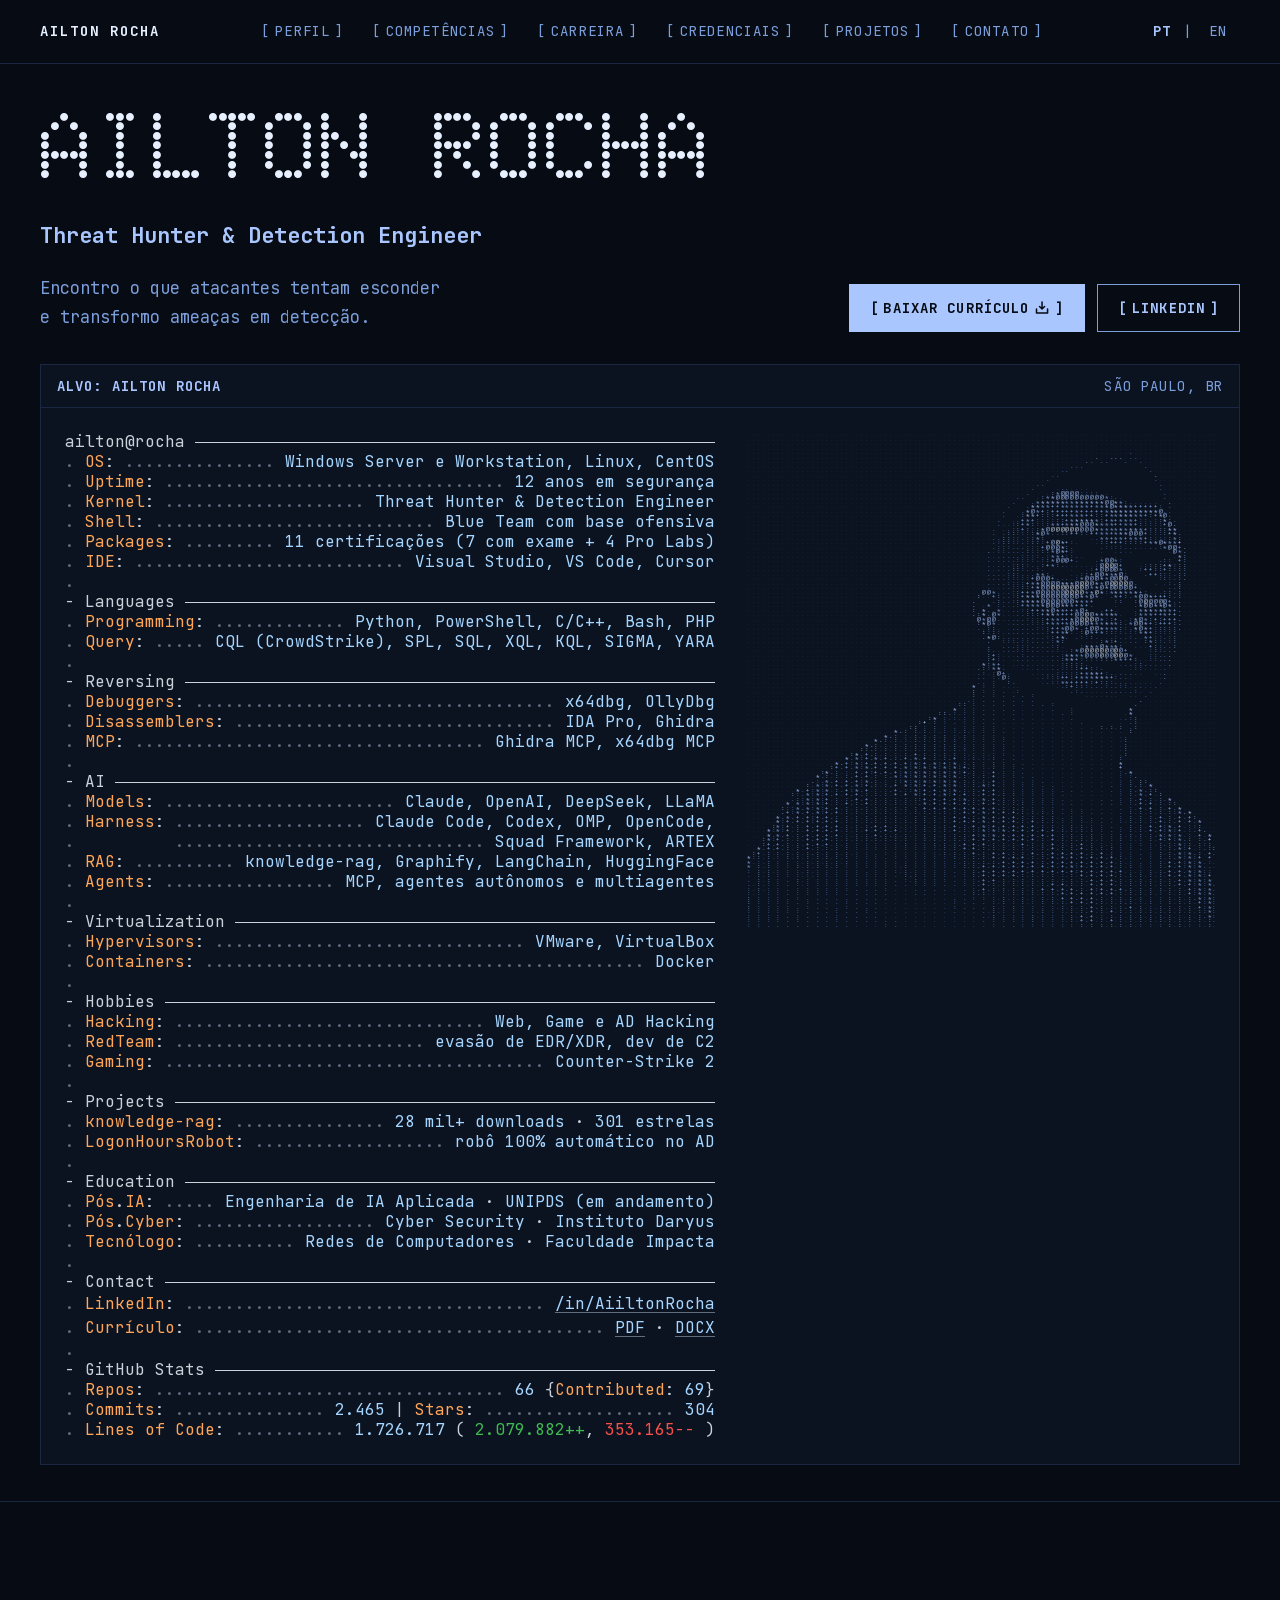
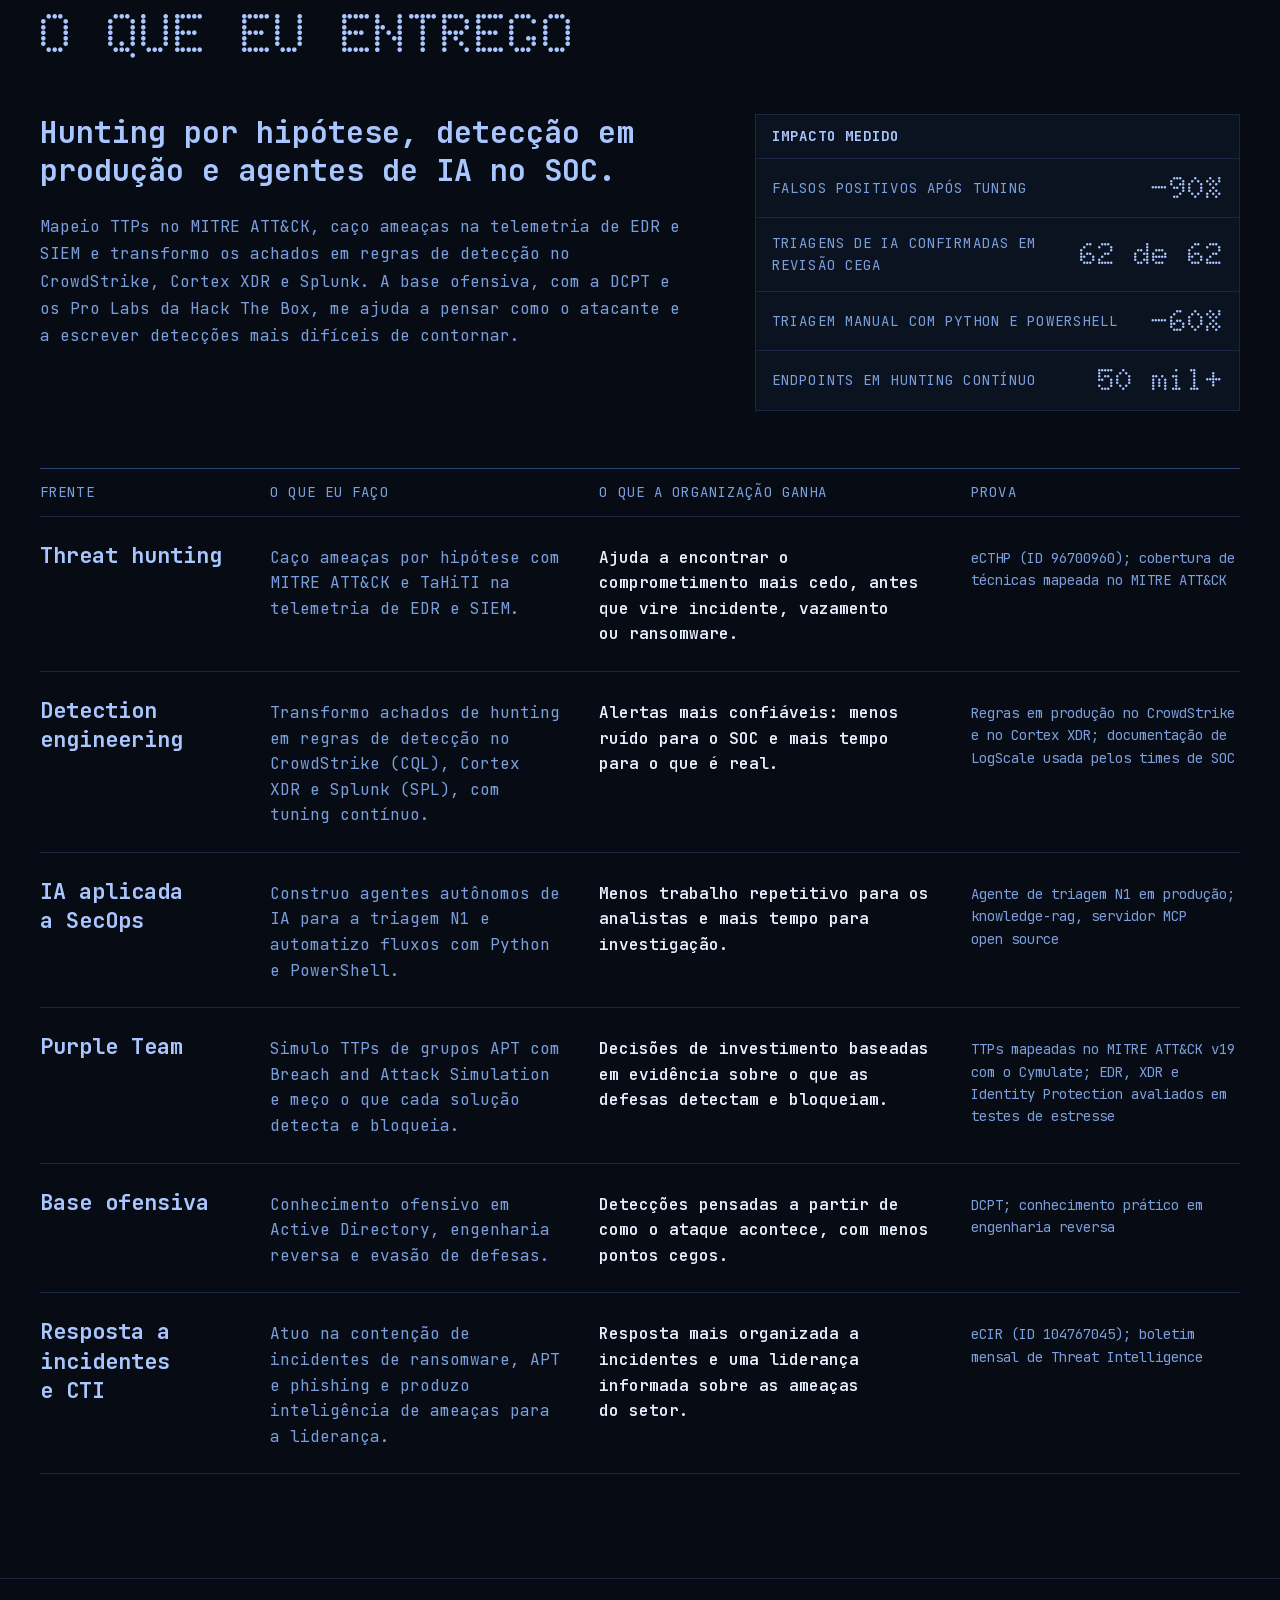
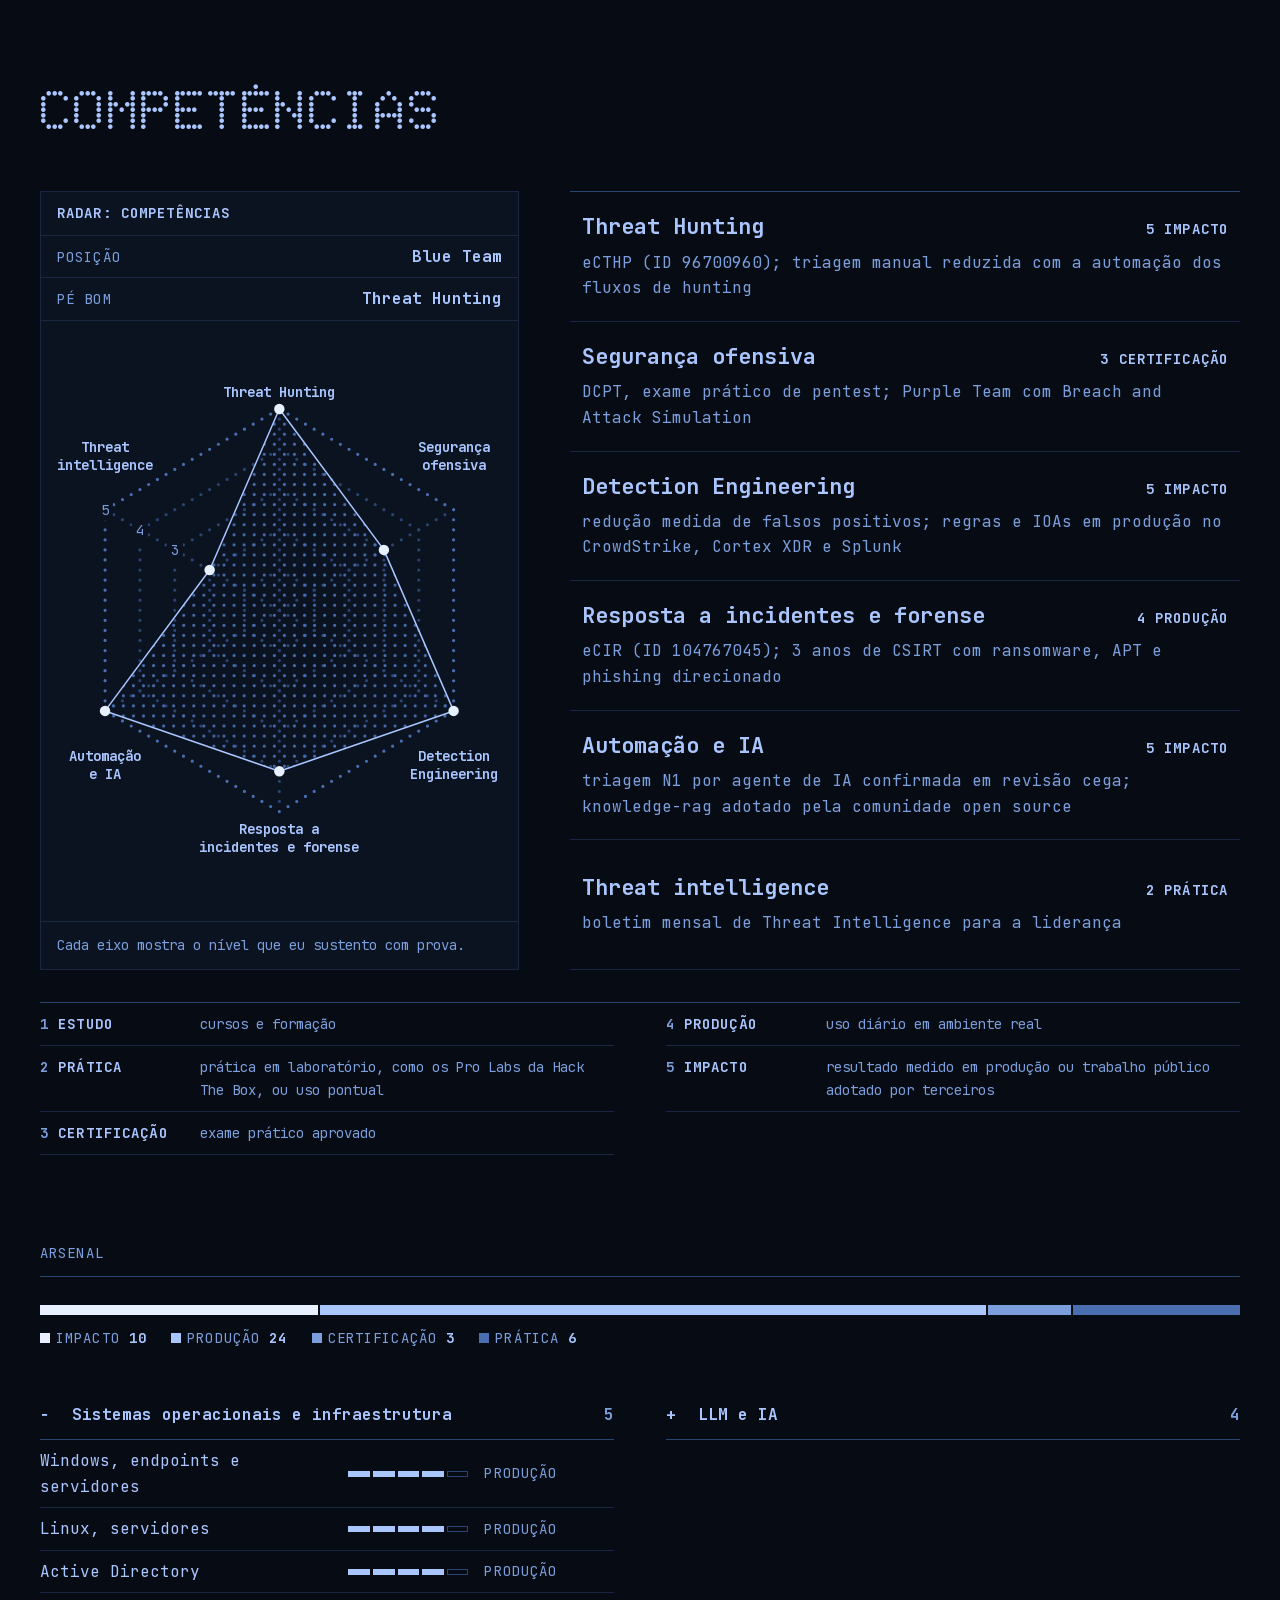
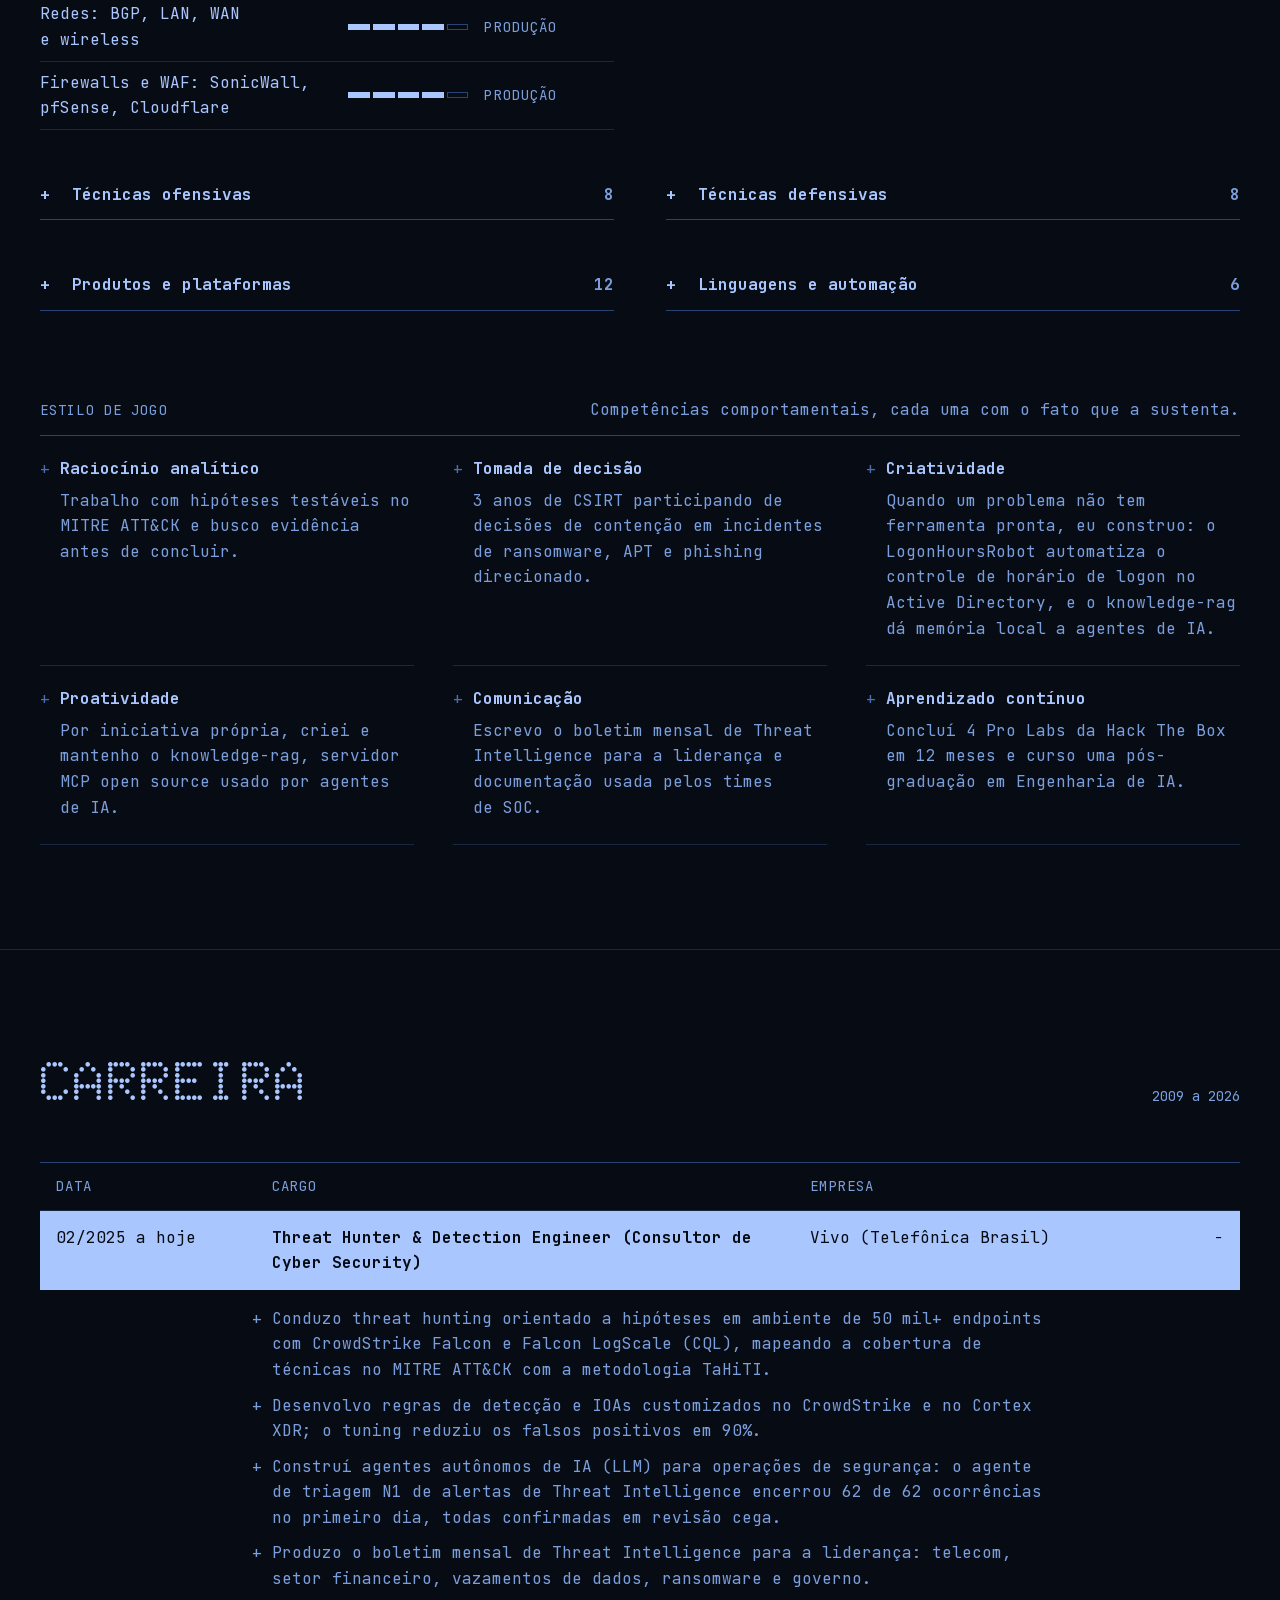
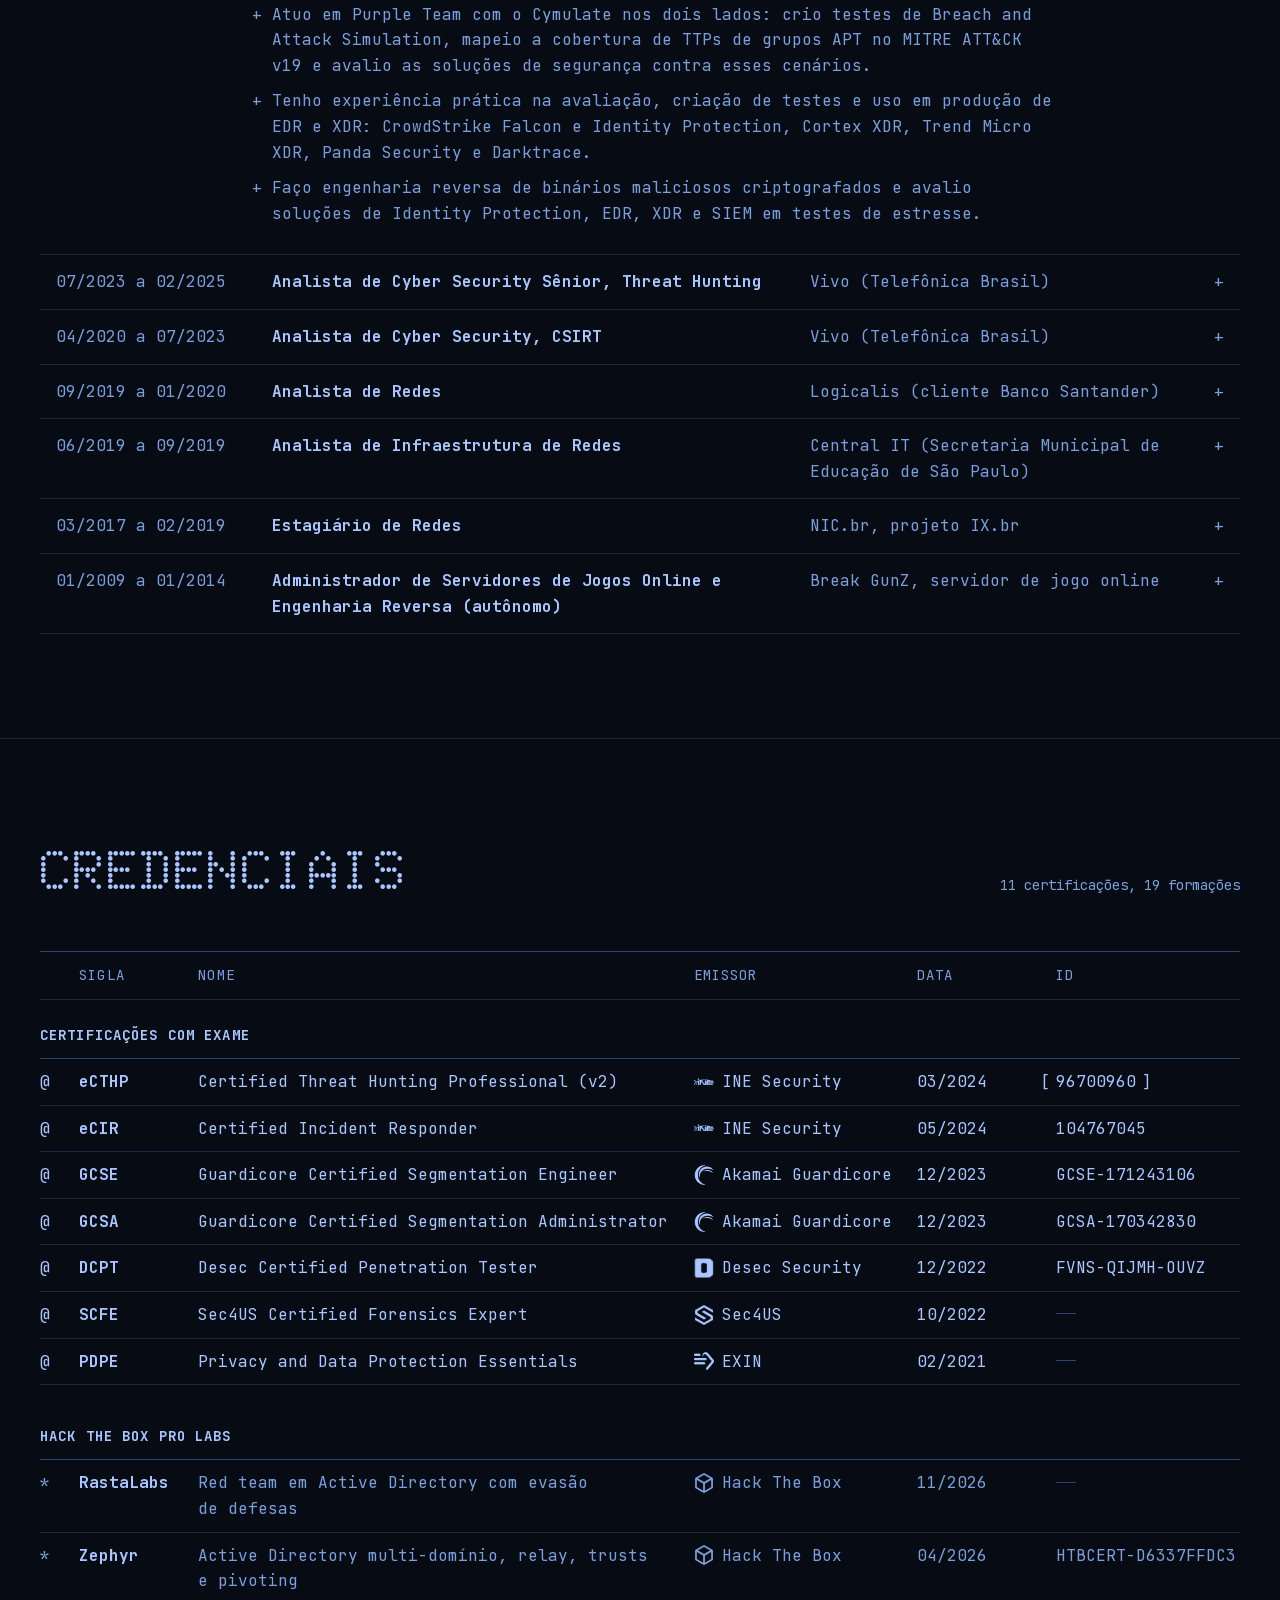
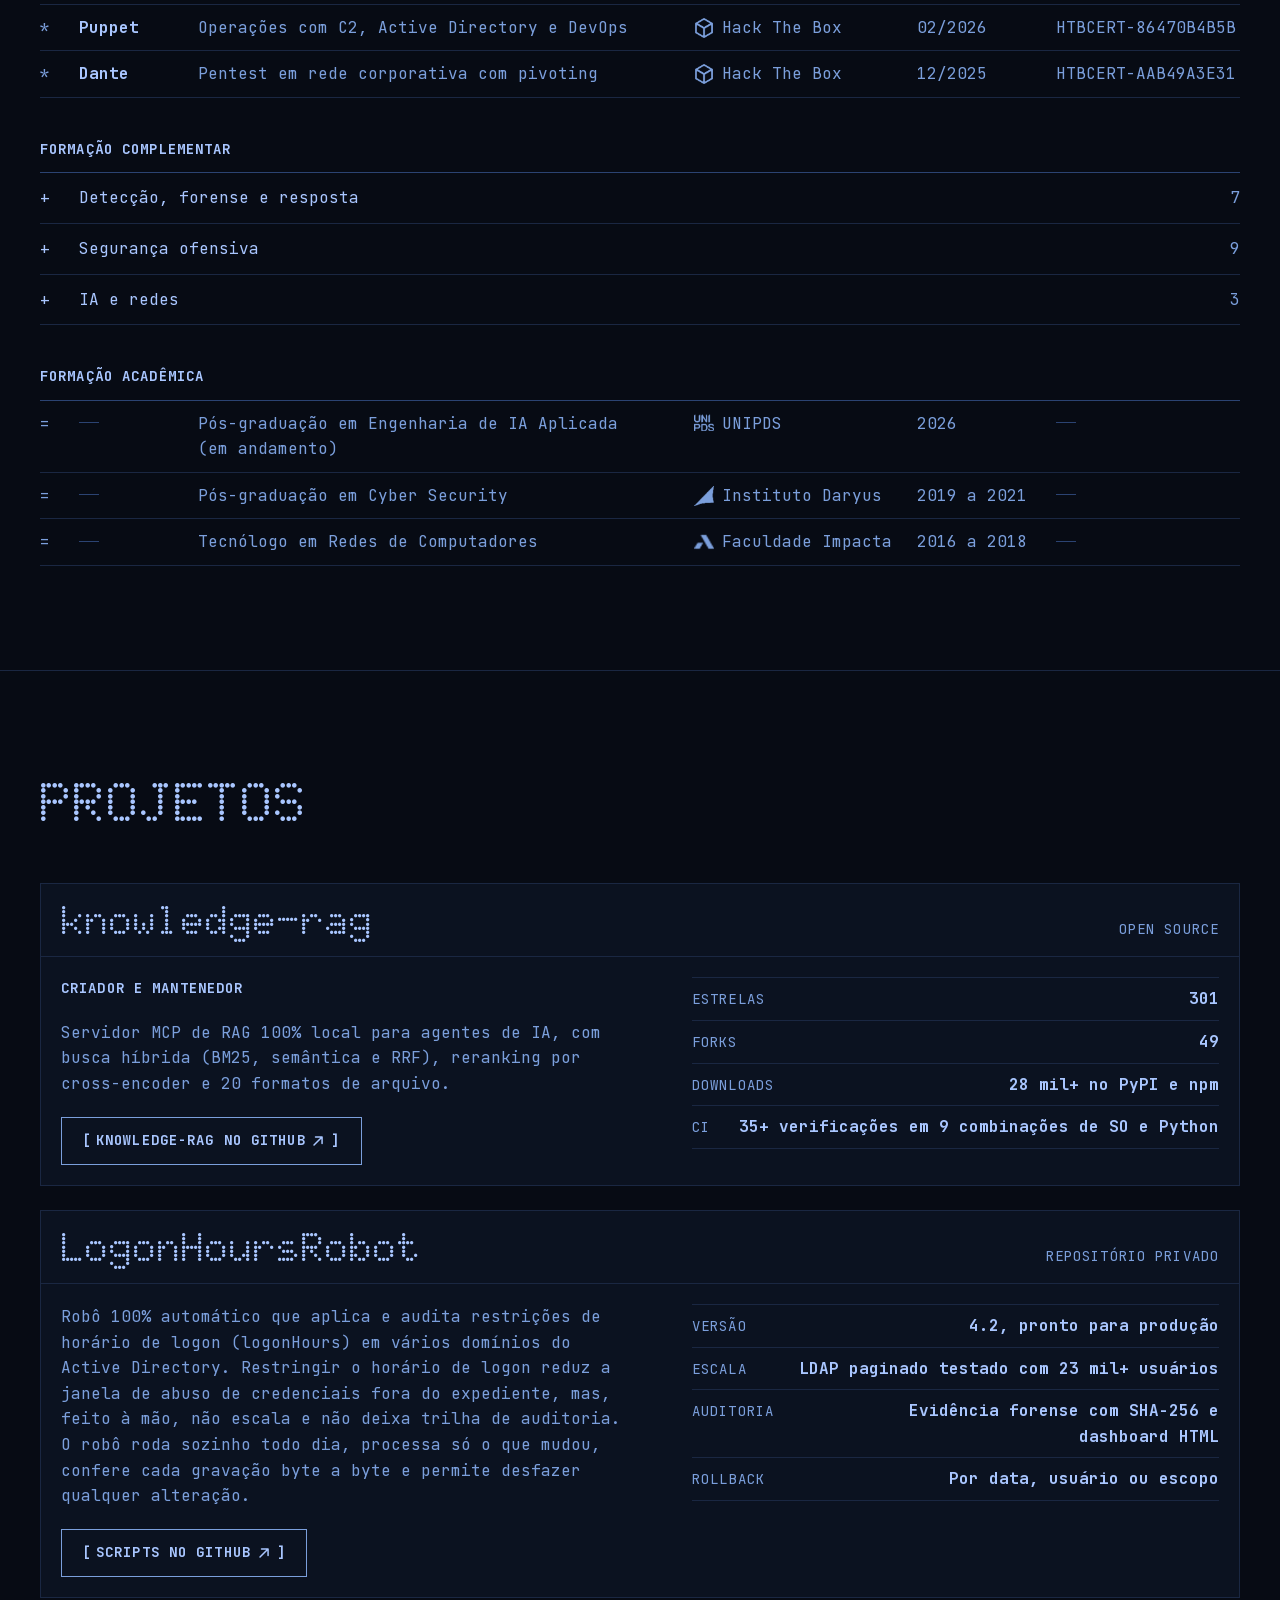
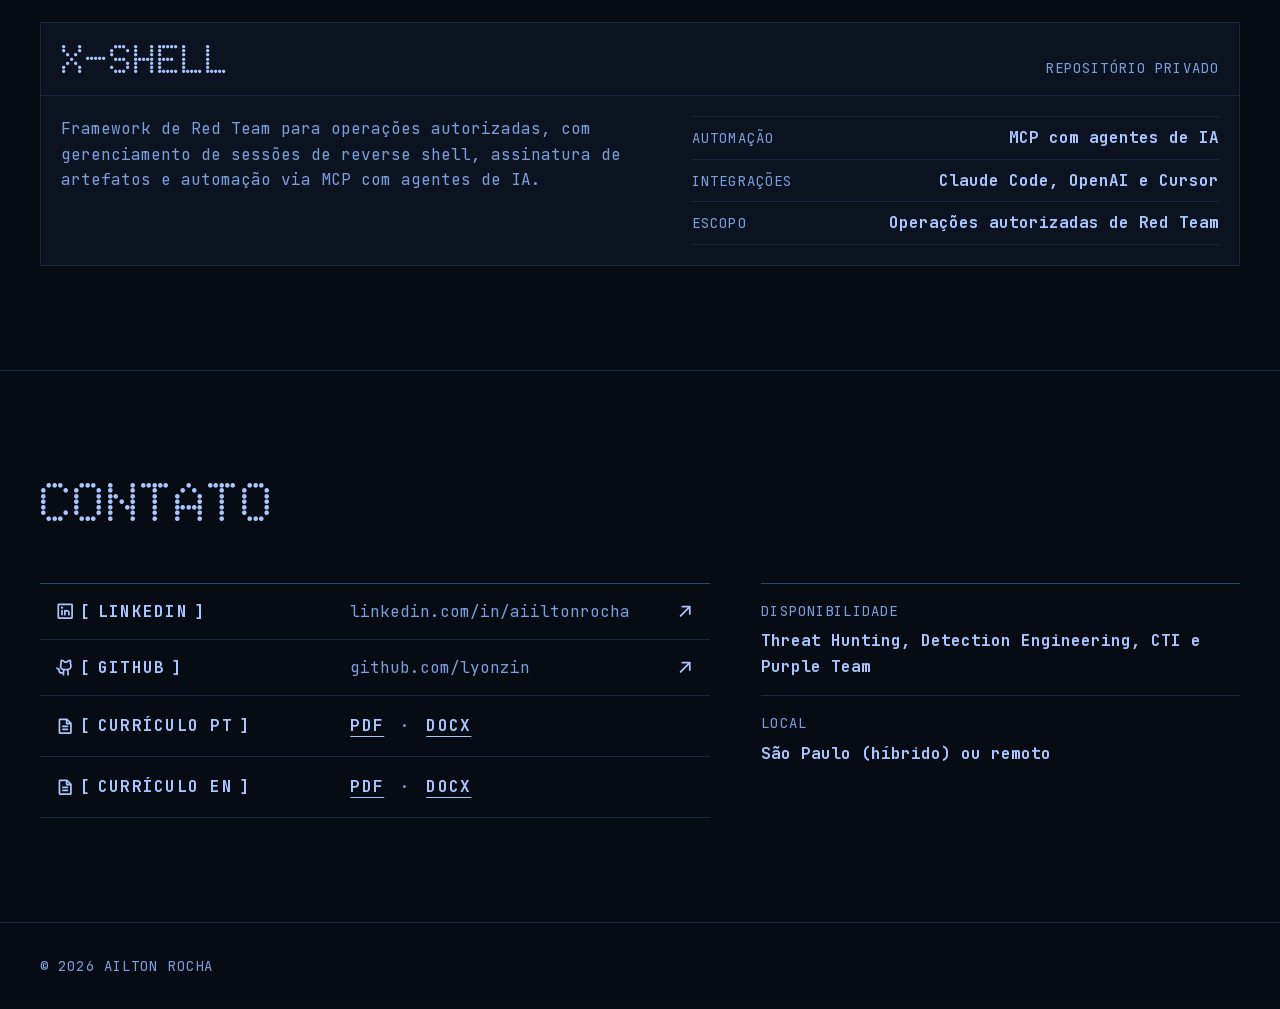
==== commit 2ccfde0d: "feat: hero com ficha estilo neofetch ao lado do retrato ASCII - card único: ficha com seções à esque" ====
--- a/index.html
+++ b/index.html
@@ -1,4 +1,4 @@
-<!DOCTYPE html><html lang="pt-BR" class="SmP9FG_variable soDR9a_variable"><head><meta charSet="utf-8"/><meta name="viewport" content="width=device-width, initial-scale=1"/><link rel="preload" href="/_next/static/media/53897e768d329f66.p.3t6q91iet4nsy.woff2" as="font" crossorigin="" type="font/woff2"/><link rel="preload" href="/_next/static/media/fecad25956209f1c-s.p.2wevs-sv5kmpm.woff2" as="font" crossorigin="" type="font/woff2"/><link rel="stylesheet" href="/_next/static/chunks/2yo3gxenkb7-z.css" data-precedence="next"/><link rel="stylesheet" href="/_next/static/chunks/0ezpgfpg3lkgl.css" data-precedence="next"/><link rel="preload" as="script" fetchPriority="low" href="/_next/static/chunks/0j1we3cwg31qe.js"/><script src="/_next/static/chunks/16d9m7jc71162.js" async=""></script><script src="/_next/static/chunks/23e6jep2anmtk.js" async=""></script><script src="/_next/static/chunks/turbopack-2u1d16houkiyo.js" async=""></script><script src="/_next/static/chunks/3qfy96eoyh-ek.js" async=""></script><script src="/_next/static/chunks/10562l3snydny.js" async=""></script><meta name="next-size-adjust" content=""/><meta http-equiv="Content-Security-Policy" content="default-src &#x27;self&#x27;; script-src &#x27;self&#x27; &#x27;unsafe-inline&#x27;; style-src &#x27;self&#x27; &#x27;unsafe-inline&#x27;; img-src &#x27;self&#x27; data:; font-src &#x27;self&#x27;; connect-src &#x27;self&#x27;; object-src &#x27;none&#x27;; base-uri &#x27;none&#x27;; form-action &#x27;none&#x27;"/><meta name="theme-color" content="#070b14"/><meta name="color-scheme" content="dark"/><title>Ailton Rocha | Threat Hunter &amp; Detection Engineer</title><meta name="description" content="Ailton Rocha, Threat Hunter &amp; Detection Engineer em São Paulo: threat hunting, detecção no CrowdStrike e Cortex XDR, CTI, Blue e Red Team, IA no SOC."/><link rel="canonical" href="https://lyonzin.github.io/"/><link rel="alternate" hrefLang="pt-BR" href="https://lyonzin.github.io/"/><link rel="alternate" hrefLang="en" href="https://lyonzin.github.io/en/"/><link rel="alternate" hrefLang="x-default" href="https://lyonzin.github.io/en/"/><meta property="og:title" content="Ailton Rocha | Threat Hunter &amp; Detection Engineer"/><meta property="og:description" content="Ailton Rocha, Threat Hunter &amp; Detection Engineer em São Paulo: threat hunting, detecção no CrowdStrike e Cortex XDR, CTI, Blue e Red Team, IA no SOC."/><meta property="og:url" content="https://lyonzin.github.io/"/><meta property="og:site_name" content="Ailton Rocha"/><meta property="og:locale" content="pt_BR"/><meta property="og:image" content="https://lyonzin.github.io/og.png"/><meta property="og:image:width" content="1200"/><meta property="og:image:height" content="630"/><meta property="og:image:alt" content="Ailton Rocha, Threat Hunter &amp; Detection Engineer, com o retrato desenhado em pontos azuis sobre fundo escuro."/><meta property="og:locale:alternate" content="en_US"/><meta property="og:type" content="profile"/><meta property="profile:first_name" content="Ailton"/><meta property="profile:last_name" content="Rocha"/><meta property="profile:username" content="lyonzin"/><meta name="twitter:card" content="summary_large_image"/><meta name="twitter:title" content="Ailton Rocha | Threat Hunter &amp; Detection Engineer"/><meta name="twitter:description" content="Ailton Rocha, Threat Hunter &amp; Detection Engineer em São Paulo: threat hunting, detecção no CrowdStrike e Cortex XDR, CTI, Blue e Red Team, IA no SOC."/><meta name="twitter:image" content="https://lyonzin.github.io/og.png"/><meta name="twitter:image:alt" content="Ailton Rocha, Threat Hunter &amp; Detection Engineer, com o retrato desenhado em pontos azuis sobre fundo escuro."/><link rel="icon" href="/favicon.svg" type="image/svg+xml"/><link rel="icon" href="/favicon.ico" sizes="16x16 32x32 48x48"/><link rel="apple-touch-icon" href="/apple-touch-icon.png"/><script src="/_next/static/chunks/0cz1d0mv5g_q7.js" noModule=""></script></head><body><div hidden=""><!--$--><!--/$--></div><a class="skip-link" href="#main">Pular para o conteúdo</a><header class="hBw1pG_bar"><a class="hBw1pG_wordmark" href="#top"><span class="hBw1pG_full">Ailton Rocha</span><span class="hBw1pG_short" aria-hidden="true">AR</span></a><nav class="hBw1pG_nav" aria-label="Seções"><ul><li><a href="#perfil"><span class="bracket bracket-open" aria-hidden="true">[</span>Perfil<span class="bracket bracket-close" aria-hidden="true">]</span></a></li><li><a href="#competencias"><span class="bracket bracket-open" aria-hidden="true">[</span>Competências<span class="bracket bracket-close" aria-hidden="true">]</span></a></li><li><a href="#carreira"><span class="bracket bracket-open" aria-hidden="true">[</span>Carreira<span class="bracket bracket-close" aria-hidden="true">]</span></a></li><li><a href="#credenciais"><span class="bracket bracket-open" aria-hidden="true">[</span>Credenciais<span class="bracket bracket-close" aria-hidden="true">]</span></a></li><li><a href="#projetos"><span class="bracket bracket-open" aria-hidden="true">[</span>Projetos<span class="bracket bracket-close" aria-hidden="true">]</span></a></li><li><a href="#contato"><span class="bracket bracket-open" aria-hidden="true">[</span>Contato<span class="bracket bracket-close" aria-hidden="true">]</span></a></li></ul></nav><nav class="hBw1pG_lang" aria-label="Idioma"><span aria-current="page">PT</span><span class="hBw1pG_divider" aria-hidden="true">|</span><a href="/en/" hrefLang="en" lang="en">EN<span class="sr-only"> (<!-- -->English<!-- -->)</span></a></nav></header><main id="main"><section class="ZARIfG_hero" aria-labelledby="hero-title"><div class="ZARIfG_intro"><h1 id="hero-title" class="ZARIfG_name"><span>Ailton</span> <span>Rocha</span><span class="sr-only">, </span><span class="ZARIfG_role">Threat Hunter &amp; Detection Engineer</span></h1><p class="ZARIfG_anchor">Encontro o que atacantes tentam esconder e transformo em detecção que roda em produção.</p><div class="ZARIfG_actions"><a class="btn btn-primary" href="/cv/Ailton-Rocha-Threat-Hunter-Detection-Engineer-PT.pdf" download="" type="application/pdf"><span class="bracket bracket-open" aria-hidden="true">[</span>Baixar currículo<svg xmlns="http://www.w3.org/2000/svg" width="1em" height="1em" fill="currentColor" viewBox="0 0 256 256" aria-hidden="true"><path d="M228,144v64a12,12,0,0,1-12,12H40a12,12,0,0,1-12-12V144a12,12,0,0,1,24,0v52H204V144a12,12,0,0,1,24,0Zm-108.49,8.49a12,12,0,0,0,17,0l40-40a12,12,0,0,0-17-17L140,115V32a12,12,0,0,0-24,0v83L96.49,95.51a12,12,0,0,0-17,17Z"></path></svg><span class="bracket bracket-close" aria-hidden="true">]</span></a><a class="btn btn-outline" href="https://www.linkedin.com/in/aiiltonrocha/"><span class="bracket bracket-open" aria-hidden="true">[</span>LinkedIn<span class="bracket bracket-close" aria-hidden="true">]</span></a></div></div><div class="ZARIfG_panel"><div class="ZARIfG_panelBar"><p class="ZARIfG_target">Alvo: Ailton Rocha</p><p>São Paulo, BR</p></div><div class="ZARIfG_portrait" data-nosnippet=""><figure class="_3_8iSa_figure" style="--cols:104;--ratio:0.9454545454545454;--pitch:0.75;--advance:0.6"><div class="_3_8iSa_frame"><div class="_3_8iSa_stage" role="img" aria-label="Retrato de Ailton Rocha desenhado em caracteres"><pre class="_3_8iSa_ink-20" aria-hidden="true">........................................................................................................
+<!DOCTYPE html><html lang="pt-BR" class="SmP9FG_variable soDR9a_variable"><head><meta charSet="utf-8"/><meta name="viewport" content="width=device-width, initial-scale=1"/><link rel="preload" href="/_next/static/media/53897e768d329f66.p.3t6q91iet4nsy.woff2" as="font" crossorigin="" type="font/woff2"/><link rel="preload" href="/_next/static/media/fecad25956209f1c-s.p.2wevs-sv5kmpm.woff2" as="font" crossorigin="" type="font/woff2"/><link rel="stylesheet" href="/_next/static/chunks/2yo3gxenkb7-z.css" data-precedence="next"/><link rel="stylesheet" href="/_next/static/chunks/42g_vqly_fm8g.css" data-precedence="next"/><link rel="preload" as="script" fetchPriority="low" href="/_next/static/chunks/0j1we3cwg31qe.js"/><script src="/_next/static/chunks/16d9m7jc71162.js" async=""></script><script src="/_next/static/chunks/23e6jep2anmtk.js" async=""></script><script src="/_next/static/chunks/turbopack-2u1d16houkiyo.js" async=""></script><script src="/_next/static/chunks/3qfy96eoyh-ek.js" async=""></script><script src="/_next/static/chunks/0442-5-h9fk66.js" async=""></script><meta name="next-size-adjust" content=""/><meta http-equiv="Content-Security-Policy" content="default-src &#x27;self&#x27;; script-src &#x27;self&#x27; &#x27;unsafe-inline&#x27;; style-src &#x27;self&#x27; &#x27;unsafe-inline&#x27;; img-src &#x27;self&#x27; data:; font-src &#x27;self&#x27;; connect-src &#x27;self&#x27; https://raw.githubusercontent.com; object-src &#x27;none&#x27;; base-uri &#x27;none&#x27;; form-action &#x27;none&#x27;"/><meta name="theme-color" content="#070b14"/><meta name="color-scheme" content="dark"/><title>Ailton Rocha | Threat Hunter &amp; Detection Engineer</title><meta name="description" content="Ailton Rocha, Threat Hunter &amp; Detection Engineer em São Paulo: threat hunting, detecção no CrowdStrike e Cortex XDR, CTI, Blue e Red Team, IA no SOC."/><link rel="canonical" href="https://lyonzin.github.io/"/><link rel="alternate" hrefLang="pt-BR" href="https://lyonzin.github.io/"/><link rel="alternate" hrefLang="en" href="https://lyonzin.github.io/en/"/><link rel="alternate" hrefLang="x-default" href="https://lyonzin.github.io/en/"/><meta property="og:title" content="Ailton Rocha | Threat Hunter &amp; Detection Engineer"/><meta property="og:description" content="Ailton Rocha, Threat Hunter &amp; Detection Engineer em São Paulo: threat hunting, detecção no CrowdStrike e Cortex XDR, CTI, Blue e Red Team, IA no SOC."/><meta property="og:url" content="https://lyonzin.github.io/"/><meta property="og:site_name" content="Ailton Rocha"/><meta property="og:locale" content="pt_BR"/><meta property="og:image" content="https://lyonzin.github.io/og.png"/><meta property="og:image:width" content="1200"/><meta property="og:image:height" content="630"/><meta property="og:image:alt" content="Ailton Rocha, Threat Hunter &amp; Detection Engineer, com o retrato desenhado em pontos azuis sobre fundo escuro."/><meta property="og:locale:alternate" content="en_US"/><meta property="og:type" content="profile"/><meta property="profile:first_name" content="Ailton"/><meta property="profile:last_name" content="Rocha"/><meta property="profile:username" content="lyonzin"/><meta name="twitter:card" content="summary_large_image"/><meta name="twitter:title" content="Ailton Rocha | Threat Hunter &amp; Detection Engineer"/><meta name="twitter:description" content="Ailton Rocha, Threat Hunter &amp; Detection Engineer em São Paulo: threat hunting, detecção no CrowdStrike e Cortex XDR, CTI, Blue e Red Team, IA no SOC."/><meta name="twitter:image" content="https://lyonzin.github.io/og.png"/><meta name="twitter:image:alt" content="Ailton Rocha, Threat Hunter &amp; Detection Engineer, com o retrato desenhado em pontos azuis sobre fundo escuro."/><link rel="icon" href="/favicon.svg" type="image/svg+xml"/><link rel="icon" href="/favicon.ico" sizes="16x16 32x32 48x48"/><link rel="apple-touch-icon" href="/apple-touch-icon.png"/><script src="/_next/static/chunks/0cz1d0mv5g_q7.js" noModule=""></script></head><body><div hidden=""><!--$--><!--/$--></div><a class="skip-link" href="#main">Pular para o conteúdo</a><header class="hBw1pG_bar"><a class="hBw1pG_wordmark" href="#top"><span class="hBw1pG_full">Ailton Rocha</span><span class="hBw1pG_short" aria-hidden="true">AR</span></a><nav class="hBw1pG_nav" aria-label="Seções"><ul><li><a href="#perfil"><span class="bracket bracket-open" aria-hidden="true">[</span>Perfil<span class="bracket bracket-close" aria-hidden="true">]</span></a></li><li><a href="#competencias"><span class="bracket bracket-open" aria-hidden="true">[</span>Competências<span class="bracket bracket-close" aria-hidden="true">]</span></a></li><li><a href="#carreira"><span class="bracket bracket-open" aria-hidden="true">[</span>Carreira<span class="bracket bracket-close" aria-hidden="true">]</span></a></li><li><a href="#credenciais"><span class="bracket bracket-open" aria-hidden="true">[</span>Credenciais<span class="bracket bracket-close" aria-hidden="true">]</span></a></li><li><a href="#projetos"><span class="bracket bracket-open" aria-hidden="true">[</span>Projetos<span class="bracket bracket-close" aria-hidden="true">]</span></a></li><li><a href="#contato"><span class="bracket bracket-open" aria-hidden="true">[</span>Contato<span class="bracket bracket-close" aria-hidden="true">]</span></a></li></ul></nav><nav class="hBw1pG_lang" aria-label="Idioma"><span aria-current="page">PT</span><span class="hBw1pG_divider" aria-hidden="true">|</span><a href="/en/" hrefLang="en" lang="en">EN<span class="sr-only"> (<!-- -->English<!-- -->)</span></a></nav></header><main id="main"><section class="ZARIfG_hero" aria-labelledby="hero-title"><div class="ZARIfG_intro"><h1 id="hero-title" class="ZARIfG_name"><span>Ailton</span> <span>Rocha</span><span class="sr-only">, </span><span class="ZARIfG_role">Threat Hunter &amp; Detection Engineer</span></h1><p class="ZARIfG_anchor">Encontro o que atacantes tentam esconder e transformo ameaças em detecção.</p><div class="ZARIfG_actions"><a class="btn btn-primary" href="/cv/Ailton-Rocha-Threat-Hunter-Detection-Engineer-PT.pdf" download="" type="application/pdf"><span class="bracket bracket-open" aria-hidden="true">[</span>Baixar currículo<svg xmlns="http://www.w3.org/2000/svg" width="1em" height="1em" fill="currentColor" viewBox="0 0 256 256" aria-hidden="true"><path d="M228,144v64a12,12,0,0,1-12,12H40a12,12,0,0,1-12-12V144a12,12,0,0,1,24,0v52H204V144a12,12,0,0,1,24,0Zm-108.49,8.49a12,12,0,0,0,17,0l40-40a12,12,0,0,0-17-17L140,115V32a12,12,0,0,0-24,0v83L96.49,95.51a12,12,0,0,0-17,17Z"></path></svg><span class="bracket bracket-close" aria-hidden="true">]</span></a><a class="btn btn-outline" href="https://www.linkedin.com/in/aiiltonrocha/"><span class="bracket bracket-open" aria-hidden="true">[</span>LinkedIn<span class="bracket bracket-close" aria-hidden="true">]</span></a></div></div><div class="ZARIfG_card"><div class="ZARIfG_panelBar"><p class="ZARIfG_target">Alvo: Ailton Rocha</p><p>São Paulo, BR</p></div><div class="ZARIfG_cardBody"><div class="_8lw4mG_neofetch ZARIfG_fetch"><p class="_8lw4mG_header"><span>ailton@rocha</span><span class="_8lw4mG_rule" aria-hidden="true"></span></p><dl><div class="_8lw4mG_row"><dt><span class="_8lw4mG_mark" aria-hidden="true"></span><span><span class="_8lw4mG_key">OS</span>:</span><span class="_8lw4mG_leader" aria-hidden="true"></span></dt><dd><span class="_8lw4mG_chunk">Windows Server e Workstation,</span> <span class="_8lw4mG_chunk">Linux, CentOS</span></dd></div><div class="_8lw4mG_row"><dt><span class="_8lw4mG_mark" aria-hidden="true"></span><span><span class="_8lw4mG_key">Uptime</span>:</span><span class="_8lw4mG_leader" aria-hidden="true"></span></dt><dd>12 anos em segurança</dd></div><div class="_8lw4mG_row"><dt><span class="_8lw4mG_mark" aria-hidden="true"></span><span><span class="_8lw4mG_key">Kernel</span>:</span><span class="_8lw4mG_leader" aria-hidden="true"></span></dt><dd>Threat Hunter &amp; Detection Engineer</dd></div><div class="_8lw4mG_row"><dt><span class="_8lw4mG_mark" aria-hidden="true"></span><span><span class="_8lw4mG_key">Shell</span>:</span><span class="_8lw4mG_leader" aria-hidden="true"></span></dt><dd>Blue Team com base ofensiva</dd></div><div class="_8lw4mG_row"><dt><span class="_8lw4mG_mark" aria-hidden="true"></span><span><span class="_8lw4mG_key">Packages</span>:</span><span class="_8lw4mG_leader" aria-hidden="true"></span></dt><dd><span class="_8lw4mG_chunk">11 certificações</span> <span class="_8lw4mG_chunk">(7 com exame + 4 Pro Labs)</span></dd></div><div class="_8lw4mG_row"><dt><span class="_8lw4mG_mark" aria-hidden="true"></span><span><span class="_8lw4mG_key">IDE</span>:</span><span class="_8lw4mG_leader" aria-hidden="true"></span></dt><dd>Visual Studio, VS Code, Cursor</dd></div></dl><p class="_8lw4mG_blank" aria-hidden="true"></p><p class="_8lw4mG_header"><span><span aria-hidden="true">-</span> <!-- -->Languages</span><span class="_8lw4mG_rule" aria-hidden="true"></span></p><dl><div class="_8lw4mG_row"><dt><span class="_8lw4mG_mark" aria-hidden="true"></span><span><span class="_8lw4mG_key">Programming</span>:</span><span class="_8lw4mG_leader" aria-hidden="true"></span></dt><dd><span class="_8lw4mG_chunk">Python,</span> <span class="_8lw4mG_chunk">PowerShell,</span> <span class="_8lw4mG_chunk">C/C++,</span> <span class="_8lw4mG_chunk">Bash,</span> <span class="_8lw4mG_chunk">PHP</span></dd></div><div class="_8lw4mG_row"><dt><span class="_8lw4mG_mark" aria-hidden="true"></span><span><span class="_8lw4mG_key">Query</span>:</span><span class="_8lw4mG_leader" aria-hidden="true"></span></dt><dd><span class="_8lw4mG_chunk">CQL (CrowdStrike),</span> <span class="_8lw4mG_chunk">SPL,</span> <span class="_8lw4mG_chunk">SQL,</span> <span class="_8lw4mG_chunk">XQL,</span> <span class="_8lw4mG_chunk">KQL,</span> <span class="_8lw4mG_chunk">SIGMA,</span> <span class="_8lw4mG_chunk">YARA</span></dd></div></dl><p class="_8lw4mG_blank" aria-hidden="true"></p><p class="_8lw4mG_header"><span><span aria-hidden="true">-</span> <!-- -->Reversing</span><span class="_8lw4mG_rule" aria-hidden="true"></span></p><dl><div class="_8lw4mG_row"><dt><span class="_8lw4mG_mark" aria-hidden="true"></span><span><span class="_8lw4mG_key">Debuggers</span>:</span><span class="_8lw4mG_leader" aria-hidden="true"></span></dt><dd>x64dbg, OllyDbg</dd></div><div class="_8lw4mG_row"><dt><span class="_8lw4mG_mark" aria-hidden="true"></span><span><span class="_8lw4mG_key">Disassemblers</span>:</span><span class="_8lw4mG_leader" aria-hidden="true"></span></dt><dd>IDA Pro, Ghidra</dd></div><div class="_8lw4mG_row"><dt><span class="_8lw4mG_mark" aria-hidden="true"></span><span><span class="_8lw4mG_key">MCP</span>:</span><span class="_8lw4mG_leader" aria-hidden="true"></span></dt><dd>Ghidra MCP, x64dbg MCP</dd></div></dl><p class="_8lw4mG_blank" aria-hidden="true"></p><p class="_8lw4mG_header"><span><span aria-hidden="true">-</span> <!-- -->AI</span><span class="_8lw4mG_rule" aria-hidden="true"></span></p><dl><div class="_8lw4mG_row"><dt><span class="_8lw4mG_mark" aria-hidden="true"></span><span><span class="_8lw4mG_key">Models</span>:</span><span class="_8lw4mG_leader" aria-hidden="true"></span></dt><dd>Claude, OpenAI, DeepSeek, LLaMA</dd></div><div class="_8lw4mG_continued"><dt><span class="_8lw4mG_mark" aria-hidden="true"></span><span><span class="_8lw4mG_key">Harness</span>:</span></dt><dd><span class="_8lw4mG_valueLine"><span class="_8lw4mG_leader" aria-hidden="true"></span><span class="_8lw4mG_valueText"><span class="_8lw4mG_chunk">Claude Code,</span> <span class="_8lw4mG_chunk">Codex,</span> <span class="_8lw4mG_chunk">OMP,</span> <span class="_8lw4mG_chunk">OpenCode,</span></span></span><span class="_8lw4mG_valueLine"><span class="_8lw4mG_leader" aria-hidden="true"></span><span class="_8lw4mG_valueText"><span class="_8lw4mG_chunk">Squad Framework,</span> <span class="_8lw4mG_chunk">ARTEX</span></span></span></dd></div><div class="_8lw4mG_row"><dt><span class="_8lw4mG_mark" aria-hidden="true"></span><span><span class="_8lw4mG_key">RAG</span>:</span><span class="_8lw4mG_leader" aria-hidden="true"></span></dt><dd><span class="_8lw4mG_chunk">knowledge-rag,</span> <span class="_8lw4mG_chunk">Graphify,</span> <span class="_8lw4mG_chunk">LangChain,</span> <span class="_8lw4mG_chunk">HuggingFace</span></dd></div><div class="_8lw4mG_row"><dt><span class="_8lw4mG_mark" aria-hidden="true"></span><span><span class="_8lw4mG_key">Agents</span>:</span><span class="_8lw4mG_leader" aria-hidden="true"></span></dt><dd>MCP, agentes autônomos e multiagentes</dd></div></dl><p class="_8lw4mG_blank" aria-hidden="true"></p><p class="_8lw4mG_header"><span><span aria-hidden="true">-</span> <!-- -->Virtualization</span><span class="_8lw4mG_rule" aria-hidden="true"></span></p><dl><div class="_8lw4mG_row"><dt><span class="_8lw4mG_mark" aria-hidden="true"></span><span><span class="_8lw4mG_key">Hypervisors</span>:</span><span class="_8lw4mG_leader" aria-hidden="true"></span></dt><dd>VMware, VirtualBox</dd></div><div class="_8lw4mG_row"><dt><span class="_8lw4mG_mark" aria-hidden="true"></span><span><span class="_8lw4mG_key">Containers</span>:</span><span class="_8lw4mG_leader" aria-hidden="true"></span></dt><dd>Docker</dd></div></dl><p class="_8lw4mG_blank" aria-hidden="true"></p><p class="_8lw4mG_header"><span><span aria-hidden="true">-</span> <!-- -->Hobbies</span><span class="_8lw4mG_rule" aria-hidden="true"></span></p><dl><div class="_8lw4mG_row"><dt><span class="_8lw4mG_mark" aria-hidden="true"></span><span><span class="_8lw4mG_key">Hacking</span>:</span><span class="_8lw4mG_leader" aria-hidden="true"></span></dt><dd>Web, Game e AD Hacking</dd></div><div class="_8lw4mG_row"><dt><span class="_8lw4mG_mark" aria-hidden="true"></span><span><span class="_8lw4mG_key">RedTeam</span>:</span><span class="_8lw4mG_leader" aria-hidden="true"></span></dt><dd><span class="_8lw4mG_chunk">evasão de EDR/XDR,</span> <span class="_8lw4mG_chunk">dev de C2</span></dd></div><div class="_8lw4mG_row"><dt><span class="_8lw4mG_mark" aria-hidden="true"></span><span><span class="_8lw4mG_key">Gaming</span>:</span><span class="_8lw4mG_leader" aria-hidden="true"></span></dt><dd>Counter-Strike 2</dd></div></dl><p class="_8lw4mG_blank" aria-hidden="true"></p><p class="_8lw4mG_header"><span><span aria-hidden="true">-</span> <!-- -->Projects</span><span class="_8lw4mG_rule" aria-hidden="true"></span></p><dl><div class="_8lw4mG_row"><dt><span class="_8lw4mG_mark" aria-hidden="true"></span><span><span class="_8lw4mG_key">knowledge-rag</span>:</span><span class="_8lw4mG_leader" aria-hidden="true"></span></dt><dd><span class="_8lw4mG_chunk">28 mil+ downloads</span> <span class="_8lw4mG_chunk"><span class="_8lw4mG_text">·</span> 301 estrelas</span></dd></div><div class="_8lw4mG_row"><dt><span class="_8lw4mG_mark" aria-hidden="true"></span><span><span class="_8lw4mG_key">LogonHoursRobot</span>:</span><span class="_8lw4mG_leader" aria-hidden="true"></span></dt><dd>robô 100% automático no AD</dd></div></dl><p class="_8lw4mG_blank" aria-hidden="true"></p><p class="_8lw4mG_header"><span><span aria-hidden="true">-</span> <!-- -->Education</span><span class="_8lw4mG_rule" aria-hidden="true"></span></p><dl><div class="_8lw4mG_row"><dt><span class="_8lw4mG_mark" aria-hidden="true"></span><span><span class="_8lw4mG_key">Pós</span>.<span class="_8lw4mG_key">IA</span>:</span><span class="_8lw4mG_leader" aria-hidden="true"></span></dt><dd><span class="_8lw4mG_chunk">Engenharia de IA Aplicada</span> <span class="_8lw4mG_chunk"><span class="_8lw4mG_text">·</span> UNIPDS (em andamento)</span></dd></div><div class="_8lw4mG_row"><dt><span class="_8lw4mG_mark" aria-hidden="true"></span><span><span class="_8lw4mG_key">Pós</span>.<span class="_8lw4mG_key">Cyber</span>:</span><span class="_8lw4mG_leader" aria-hidden="true"></span></dt><dd><span class="_8lw4mG_chunk">Cyber Security</span> <span class="_8lw4mG_chunk"><span class="_8lw4mG_text">·</span> Instituto Daryus</span></dd></div><div class="_8lw4mG_row"><dt><span class="_8lw4mG_mark" aria-hidden="true"></span><span><span class="_8lw4mG_key">Tecnólogo</span>:</span><span class="_8lw4mG_leader" aria-hidden="true"></span></dt><dd><span class="_8lw4mG_chunk">Redes de Computadores</span> <span class="_8lw4mG_chunk"><span class="_8lw4mG_text">·</span> Faculdade Impacta</span></dd></div></dl><p class="_8lw4mG_blank" aria-hidden="true"></p><p class="_8lw4mG_header"><span><span aria-hidden="true">-</span> <!-- -->Contact</span><span class="_8lw4mG_rule" aria-hidden="true"></span></p><dl class="_8lw4mG_contact"><div class="_8lw4mG_row"><dt><span class="_8lw4mG_mark" aria-hidden="true"></span><span><span class="_8lw4mG_key">LinkedIn</span>:</span><span class="_8lw4mG_leader" aria-hidden="true"></span></dt><dd><a class="_8lw4mG_link" href="https://www.linkedin.com/in/aiiltonrocha/">/in/AiiltonRocha</a></dd></div><div class="_8lw4mG_row"><dt><span class="_8lw4mG_mark" aria-hidden="true"></span><span><span class="_8lw4mG_key">Currículo</span>:</span><span class="_8lw4mG_leader" aria-hidden="true"></span></dt><dd><a class="_8lw4mG_link" href="/cv/Ailton-Rocha-Threat-Hunter-Detection-Engineer-PT.pdf" download="" hrefLang="pt-BR" type="application/pdf">PDF<span class="sr-only"> (<!-- -->Currículo<!-- -->)</span></a><span class="_8lw4mG_text" aria-hidden="true"> · </span><a class="_8lw4mG_link" href="/cv/Ailton-Rocha-Threat-Hunter-Detection-Engineer-PT.docx" download="" hrefLang="pt-BR" type="application/vnd.openxmlformats-officedocument.wordprocessingml.document">DOCX<span class="sr-only"> (<!-- -->Currículo<!-- -->)</span></a></dd></div></dl><p class="_8lw4mG_blank" aria-hidden="true"></p><p class="_8lw4mG_header"><span><span aria-hidden="true">-</span> <!-- -->GitHub Stats</span><span class="_8lw4mG_rule" aria-hidden="true"></span></p><dl class="_8lw4mG_stats"><div class="_8lw4mG_row"><dt><span class="_8lw4mG_mark" aria-hidden="true"></span><span><span class="_8lw4mG_key">Repos</span>:</span><span class="_8lw4mG_leader" aria-hidden="true"></span></dt><dd>66<!-- --> <span class="_8lw4mG_text">{</span><span class="_8lw4mG_key">Contributed</span><span class="_8lw4mG_text">: </span>69<span class="_8lw4mG_text">}</span></dd></div><div class="_8lw4mG_row _8lw4mG_pairStart"><dt><span class="_8lw4mG_mark" aria-hidden="true"></span><span><span class="_8lw4mG_key">Commits</span>:</span><span class="_8lw4mG_leader" aria-hidden="true"></span></dt><dd>2.465</dd></div><div class="_8lw4mG_row _8lw4mG_pairEnd"><dt><span class="_8lw4mG_text" aria-hidden="true">|</span><span><span class="_8lw4mG_key">Stars</span>:</span><span class="_8lw4mG_leader" aria-hidden="true"></span></dt><dd>304</dd></div><div class="_8lw4mG_row"><dt><span class="_8lw4mG_mark" aria-hidden="true"></span><span><span class="_8lw4mG_key">Lines of Code</span>:</span><span class="_8lw4mG_leader" aria-hidden="true"></span></dt><dd>1.726.717<!-- --> <span class="_8lw4mG_text">( </span><span class="_8lw4mG_added">2.079.882<!-- -->++</span><span class="_8lw4mG_text">, </span><span class="_8lw4mG_removed">353.165<!-- -->--</span><span class="_8lw4mG_text"> )</span></dd></div></dl></div><div class="ZARIfG_portrait" data-nosnippet=""><figure class="_3_8iSa_figure" style="--cols:104;--ratio:0.9454545454545454;--pitch:0.75;--advance:0.6"><div class="_3_8iSa_frame"><div class="_3_8iSa_stage" role="img" aria-label="Retrato de Ailton Rocha desenhado em caracteres"><pre class="_3_8iSa_ink-20" aria-hidden="true">........................................................................................................
 ........................................................................................................
 ........................................................................................................
 ........................................................................................................
@@ -657,4 +657,4 @@
 
 
 
-</pre></div></div></figure></div><dl class="ZARIfG_readings"><div><dt>Em segurança desde</dt><dd>2014</dd></div><div><dt>Atuação</dt><dd>Blue Team com base ofensiva</dd></div><div><dt>Credenciais</dt><dd>11 certificações</dd></div><div><dt>Criador do knowledge-rag</dt><dd>28 mil+ downloads e 301 estrelas</dd></div></dl></div></section><section id="perfil" class="section" aria-labelledby="perfil-title"><div class="inner"><div class="section-head"><h2 id="perfil-title" class="section-title">O que eu entrego</h2></div><div class="Z7_Ivq_lead"><div class="Z7_Ivq_copy"><p class="Z7_Ivq_statement">Hunting por hipótese, detecção em produção e agentes de IA no SOC.</p><p class="Z7_Ivq_intro">Mapeio TTPs no MITRE ATT&amp;CK, caço ameaças na telemetria de EDR e SIEM e transformo os achados em regras de detecção no CrowdStrike, Cortex XDR e Splunk. A base ofensiva, com a DCPT e 4 Pro Labs da Hack The Box, me ajuda a pensar como o atacante e a escrever detecções mais difíceis de contornar.</p></div><div class="Z7_Ivq_panel"><h3 class="Z7_Ivq_panelBar">Impacto medido</h3><dl class="Z7_Ivq_readings"><div><dt>Falsos positivos após tuning</dt><dd>−90%</dd></div><div><dt>Triagens de IA confirmadas em revisão cega</dt><dd>62 de 62</dd></div><div><dt>Triagem manual com Python e PowerShell</dt><dd>−60%</dd></div><div><dt>Endpoints em hunting contínuo</dt><dd>50 mil+</dd></div></dl></div></div><div class="Z7_Ivq_table"><div class="Z7_Ivq_head label" aria-hidden="true"><span>Frente</span><span>O que eu faço</span><span>O que a organização ganha</span><span>Prova</span></div><ol><li class="Z7_Ivq_row"><h3 class="Z7_Ivq_name">Threat hunting</h3><p class="Z7_Ivq_does"><span class="Z7_Ivq_key label">O que eu faço</span>Caço ameaças por hipótese com MITRE ATT&amp;CK e TaHiTI na telemetria de EDR e SIEM.</p><p class="Z7_Ivq_gains"><span class="Z7_Ivq_key label">O que a organização ganha</span>Ajuda a encontrar o comprometimento mais cedo, antes que vire incidente, vazamento ou ransomware.</p><p class="Z7_Ivq_proof"><span class="Z7_Ivq_key label">Prova</span>eCTHP (ID 96700960); cobertura de técnicas mapeada no MITRE ATT&amp;CK</p></li><li class="Z7_Ivq_row"><h3 class="Z7_Ivq_name">Detection engineering</h3><p class="Z7_Ivq_does"><span class="Z7_Ivq_key label">O que eu faço</span>Transformo achados de hunting em regras de detecção no CrowdStrike (CQL), Cortex XDR e Splunk (SPL), com tuning contínuo.</p><p class="Z7_Ivq_gains"><span class="Z7_Ivq_key label">O que a organização ganha</span>Alertas mais confiáveis: menos ruído para o SOC e mais tempo para o que é real.</p><p class="Z7_Ivq_proof"><span class="Z7_Ivq_key label">Prova</span>Regras em produção no CrowdStrike e no Cortex XDR; documentação de LogScale usada pelos times de SOC</p></li><li class="Z7_Ivq_row"><h3 class="Z7_Ivq_name">IA aplicada a SecOps</h3><p class="Z7_Ivq_does"><span class="Z7_Ivq_key label">O que eu faço</span>Construo agentes autônomos de IA para a triagem N1 e automatizo fluxos com Python e PowerShell.</p><p class="Z7_Ivq_gains"><span class="Z7_Ivq_key label">O que a organização ganha</span>Menos trabalho repetitivo para os analistas e mais tempo para investigação.</p><p class="Z7_Ivq_proof"><span class="Z7_Ivq_key label">Prova</span>Agente de triagem N1 em produção; knowledge-rag, servidor MCP open source</p></li><li class="Z7_Ivq_row"><h3 class="Z7_Ivq_name">Purple Team</h3><p class="Z7_Ivq_does"><span class="Z7_Ivq_key label">O que eu faço</span>Simulo TTPs de grupos APT com Breach and Attack Simulation e meço o que cada solução detecta e bloqueia.</p><p class="Z7_Ivq_gains"><span class="Z7_Ivq_key label">O que a organização ganha</span>Decisões de investimento baseadas em evidência sobre o que as defesas detectam e bloqueiam.</p><p class="Z7_Ivq_proof"><span class="Z7_Ivq_key label">Prova</span>TTPs mapeadas no MITRE ATT&amp;CK v19 com o Cymulate; EDR, XDR e Identity Protection avaliados em testes de estresse</p></li><li class="Z7_Ivq_row"><h3 class="Z7_Ivq_name">Base ofensiva</h3><p class="Z7_Ivq_does"><span class="Z7_Ivq_key label">O que eu faço</span>Conhecimento ofensivo em Active Directory, engenharia reversa e evasão de defesas.</p><p class="Z7_Ivq_gains"><span class="Z7_Ivq_key label">O que a organização ganha</span>Detecções pensadas a partir de como o ataque acontece, com menos pontos cegos.</p><p class="Z7_Ivq_proof"><span class="Z7_Ivq_key label">Prova</span>DCPT; conhecimento prático em engenharia reversa</p></li><li class="Z7_Ivq_row"><h3 class="Z7_Ivq_name">Resposta a incidentes e CTI</h3><p class="Z7_Ivq_does"><span class="Z7_Ivq_key label">O que eu faço</span>Atuo na contenção de incidentes de ransomware, APT e phishing e produzo inteligência de ameaças para a liderança.</p><p class="Z7_Ivq_gains"><span class="Z7_Ivq_key label">O que a organização ganha</span>Resposta mais organizada a incidentes e uma liderança informada sobre as ameaças do setor.</p><p class="Z7_Ivq_proof"><span class="Z7_Ivq_key label">Prova</span>eCIR (ID 104767045); boletim mensal de Threat Intelligence</p></li></ol></div></div></section><section id="competencias" class="section" aria-labelledby="competencias-title"><div class="inner"><div class="section-head"><h2 id="competencias-title" class="section-title">Competências</h2></div><div class="BeeMDG_layout"><div class="BeeMDG_panel"><p class="BeeMDG_panelBar">Radar: competências</p><dl class="BeeMDG_readings"><div><dt>Posição</dt><dd>Blue Team</dd></div><div><dt>Pé bom</dt><dd>Threat Hunting</dd></div></dl><div class="v7ESZa_figure BeeMDG_chart" data-nosnippet=""><div class="v7ESZa_plot"><svg class="v7ESZa_svg" viewBox="-90.6 -104 181.2 208" role="img" aria-label="Threat Hunting, Detection Engineering e Automação e IA no nível Impacto; Resposta a incidentes no nível Produção; Segurança ofensiva no nível Certificação; Threat intelligence no nível Prática"><defs><pattern id="radar-dots" width="5" height="5" patternUnits="userSpaceOnUse"><circle class="v7ESZa_fillDot" cx="2.5" cy="2.5" r="0.75"></circle></pattern></defs><g class="v7ESZa_rings"><polygon points="0,-20 17.32,-10 17.32,10 0,20 -17.32,10 -17.32,-10"></polygon><polygon points="0,-40 34.64,-20 34.64,20 0,40 -34.64,20 -34.64,-20"></polygon><polygon points="0,-60 51.96,-30 51.96,30 0,60 -51.96,30 -51.96,-30"></polygon><polygon points="0,-80 69.28,-40 69.28,40 0,80 -69.28,40 -69.28,-40"></polygon><polygon points="0,-100 86.6,-50 86.6,50 0,100 -86.6,50 -86.6,-50"></polygon></g><g><line class="v7ESZa_spoke" data-axis="0" x2="0" y2="-100"></line><line class="v7ESZa_spoke" data-axis="1" x2="86.6" y2="-50"></line><line class="v7ESZa_spoke" data-axis="2" x2="86.6" y2="50"></line><line class="v7ESZa_spoke" data-axis="3" x2="0" y2="100"></line><line class="v7ESZa_spoke" data-axis="4" x2="-86.6" y2="50"></line><line class="v7ESZa_spoke" data-axis="5" x2="-86.6" y2="-50"></line></g><polygon class="v7ESZa_shape" points="0,-100 51.96,-30 86.6,50 0,80 -86.6,50 -34.64,-20" fill="url(#radar-dots)"></polygon><line class="v7ESZa_sweep" x2="0" y2="-100"></line><g><g class="v7ESZa_blip" data-axis="0" style="--k:0"><circle class="v7ESZa_halo" cx="0" cy="-100" r="2.6"></circle><circle class="v7ESZa_core" cx="0" cy="-100" r="2.6"></circle></g><g class="v7ESZa_blip" data-axis="1" style="--k:1"><circle class="v7ESZa_halo" cx="51.96" cy="-30" r="2.6"></circle><circle class="v7ESZa_core" cx="51.96" cy="-30" r="2.6"></circle></g><g class="v7ESZa_blip" data-axis="2" style="--k:2"><circle class="v7ESZa_halo" cx="86.6" cy="50" r="2.6"></circle><circle class="v7ESZa_core" cx="86.6" cy="50" r="2.6"></circle></g><g class="v7ESZa_blip" data-axis="3" style="--k:3"><circle class="v7ESZa_halo" cx="0" cy="80" r="2.6"></circle><circle class="v7ESZa_core" cx="0" cy="80" r="2.6"></circle></g><g class="v7ESZa_blip" data-axis="4" style="--k:4"><circle class="v7ESZa_halo" cx="-86.6" cy="50" r="2.6"></circle><circle class="v7ESZa_core" cx="-86.6" cy="50" r="2.6"></circle></g><g class="v7ESZa_blip" data-axis="5" style="--k:5"><circle class="v7ESZa_halo" cx="-34.64" cy="-20" r="2.6"></circle><circle class="v7ESZa_core" cx="-34.64" cy="-20" r="2.6"></circle></g></g></svg><div class="v7ESZa_labels" aria-hidden="true"><span class="v7ESZa_axisLabel v7ESZa_top" data-axis="0" style="left:50%;top:1.92%">Threat Hunting</span><span class="v7ESZa_axisLabel v7ESZa_upper" data-axis="1" style="left:97.79%;top:25.96%">Segurança ofensiva</span><span class="v7ESZa_axisLabel v7ESZa_lower" data-axis="2" style="left:97.79%;top:74.04%">Detection Engineering</span><span class="v7ESZa_axisLabel v7ESZa_bottom" data-axis="3" style="left:50%;top:98.08%">Resposta a incidentes e forense</span><span class="v7ESZa_axisLabel v7ESZa_lower" data-axis="4" style="left:2.21%;top:74.04%">Automação e IA</span><span class="v7ESZa_axisLabel v7ESZa_upper" data-axis="5" style="left:2.21%;top:25.96%">Threat intelligence</span><span class="v7ESZa_ringNumber" style="left:21.32%;top:35.58%">3</span><span class="v7ESZa_ringNumber" style="left:11.77%;top:30.77%">4</span><span class="v7ESZa_ringNumber" style="left:2.21%;top:25.96%">5</span></div></div></div><p class="BeeMDG_method">Cada eixo mostra o nível que eu sustento com prova.</p></div><dl class="BeeMDG_ringLegend"><div><dt><span class="BeeMDG_ringLevel">1</span> <!-- -->Estudo</dt><dd>cursos e formação</dd></div><div><dt><span class="BeeMDG_ringLevel">2</span> <!-- -->Prática</dt><dd>prática em laboratório, como os Pro Labs da Hack The Box, ou uso pontual</dd></div><div><dt><span class="BeeMDG_ringLevel">3</span> <!-- -->Certificação</dt><dd>exame prático aprovado</dd></div><div><dt><span class="BeeMDG_ringLevel">4</span> <!-- -->Produção</dt><dd>uso diário em ambiente real</dd></div><div><dt><span class="BeeMDG_ringLevel">5</span> <!-- -->Impacto</dt><dd>resultado medido em produção ou trabalho público adotado por terceiros</dd></div></dl><ol class="BeeMDG_axes"><li class="BeeMDG_axis"><div class="BeeMDG_axisHead"><h3 class="BeeMDG_axisName">Threat Hunting</h3><p class="BeeMDG_axisLevel label">5<!-- --> <!-- -->Impacto</p></div><p class="BeeMDG_axisProof">eCTHP (ID 96700960); triagem manual reduzida com a automação dos fluxos de hunting</p></li><li class="BeeMDG_axis"><div class="BeeMDG_axisHead"><h3 class="BeeMDG_axisName">Segurança ofensiva</h3><p class="BeeMDG_axisLevel label">3<!-- --> <!-- -->Certificação</p></div><p class="BeeMDG_axisProof">DCPT, exame prático de pentest; Purple Team com Breach and Attack Simulation</p></li><li class="BeeMDG_axis"><div class="BeeMDG_axisHead"><h3 class="BeeMDG_axisName">Detection Engineering</h3><p class="BeeMDG_axisLevel label">5<!-- --> <!-- -->Impacto</p></div><p class="BeeMDG_axisProof">redução medida de falsos positivos; regras e IOAs em produção no CrowdStrike, Cortex XDR e Splunk</p></li><li class="BeeMDG_axis"><div class="BeeMDG_axisHead"><h3 class="BeeMDG_axisName">Resposta a incidentes e forense</h3><p class="BeeMDG_axisLevel label">4<!-- --> <!-- -->Produção</p></div><p class="BeeMDG_axisProof">eCIR (ID 104767045); 3 anos de CSIRT com ransomware, APT e phishing direcionado</p></li><li class="BeeMDG_axis"><div class="BeeMDG_axisHead"><h3 class="BeeMDG_axisName">Automação e IA</h3><p class="BeeMDG_axisLevel label">5<!-- --> <!-- -->Impacto</p></div><p class="BeeMDG_axisProof">triagem N1 por agente de IA confirmada em revisão cega; knowledge-rag adotado pela comunidade open source</p></li><li class="BeeMDG_axis"><div class="BeeMDG_axisHead"><h3 class="BeeMDG_axisName">Threat intelligence</h3><p class="BeeMDG_axisLevel label">2<!-- --> <!-- -->Prática</p></div><p class="BeeMDG_axisProof">boletim mensal de Threat Intelligence para a liderança</p></li></ol></div><div class="etkjEa_arsenal"><h3 class="etkjEa_title label">Arsenal</h3><div class="etkjEa_distribution"><div class="etkjEa_stack" aria-hidden="true"><span class="etkjEa_share" data-level="5" style="flex-grow:10;--k:0"></span><span class="etkjEa_share" data-level="4" style="flex-grow:24;--k:1"></span><span class="etkjEa_share" data-level="3" style="flex-grow:3;--k:2"></span><span class="etkjEa_share" data-level="2" style="flex-grow:6;--k:3"></span></div><ul class="etkjEa_legend"><li data-level="5">Impacto<!-- --> <strong>10</strong></li><li data-level="4">Produção<!-- --> <strong>24</strong></li><li data-level="3">Certificação<!-- --> <strong>3</strong></li><li data-level="2">Prática<!-- --> <strong>6</strong></li></ul></div><div class="etkjEa_categories"><details class="etkjEa_category" open=""><summary><span class="etkjEa_summaryRow"><span class="etkjEa_toggle" aria-hidden="true"></span><span>Sistemas operacionais e infraestrutura</span><span class="etkjEa_count">5</span></span></summary><ul class="etkjEa_items"><li class="etkjEa_item"><span class="etkjEa_name">Windows, endpoints e servidores</span><span class="sr-only">: </span><span class="etkjEa_meter" data-level="4" aria-hidden="true"><span></span><span></span><span></span><span></span><span></span></span><span class="etkjEa_level label">Produção</span></li><li class="etkjEa_item"><span class="etkjEa_name">Linux, servidores</span><span class="sr-only">: </span><span class="etkjEa_meter" data-level="4" aria-hidden="true"><span></span><span></span><span></span><span></span><span></span></span><span class="etkjEa_level label">Produção</span></li><li class="etkjEa_item"><span class="etkjEa_name">Active Directory</span><span class="sr-only">: </span><span class="etkjEa_meter" data-level="4" aria-hidden="true"><span></span><span></span><span></span><span></span><span></span></span><span class="etkjEa_level label">Produção</span></li><li class="etkjEa_item"><span class="etkjEa_name">Redes: BGP, LAN, WAN e wireless</span><span class="sr-only">: </span><span class="etkjEa_meter" data-level="4" aria-hidden="true"><span></span><span></span><span></span><span></span><span></span></span><span class="etkjEa_level label">Produção</span></li><li class="etkjEa_item"><span class="etkjEa_name">Firewalls e WAF: SonicWall, pfSense, Cloudflare</span><span class="sr-only">: </span><span class="etkjEa_meter" data-level="4" aria-hidden="true"><span></span><span></span><span></span><span></span><span></span></span><span class="etkjEa_level label">Produção</span></li></ul></details><details class="etkjEa_category"><summary><span class="etkjEa_summaryRow"><span class="etkjEa_toggle" aria-hidden="true"></span><span>LLM e IA</span><span class="etkjEa_count">4</span></span></summary><ul class="etkjEa_items"><li class="etkjEa_item"><span class="etkjEa_name">Agentes LLM autônomos</span><span class="sr-only">: </span><span class="etkjEa_meter" data-level="5" aria-hidden="true"><span></span><span></span><span></span><span></span><span></span></span><span class="etkjEa_level label">Impacto</span></li><li class="etkjEa_item"><span class="etkjEa_name">RAG e busca híbrida</span><span class="sr-only">: </span><span class="etkjEa_meter" data-level="5" aria-hidden="true"><span></span><span></span><span></span><span></span><span></span></span><span class="etkjEa_level label">Impacto</span></li><li class="etkjEa_item"><span class="etkjEa_name">Model Context Protocol (MCP)</span><span class="sr-only">: </span><span class="etkjEa_meter" data-level="5" aria-hidden="true"><span></span><span></span><span></span><span></span><span></span></span><span class="etkjEa_level label">Impacto</span></li><li class="etkjEa_item"><span class="etkjEa_name">Claude, OpenAI e Cursor</span><span class="sr-only">: </span><span class="etkjEa_meter" data-level="4" aria-hidden="true"><span></span><span></span><span></span><span></span><span></span></span><span class="etkjEa_level label">Produção</span></li></ul></details><details class="etkjEa_category"><summary><span class="etkjEa_summaryRow"><span class="etkjEa_toggle" aria-hidden="true"></span><span>Técnicas ofensivas</span><span class="etkjEa_count">8</span></span></summary><ul class="etkjEa_items"><li class="etkjEa_item"><span class="etkjEa_name">Breach and Attack Simulation</span><span class="sr-only">: </span><span class="etkjEa_meter" data-level="4" aria-hidden="true"><span></span><span></span><span></span><span></span><span></span></span><span class="etkjEa_level label">Produção</span></li><li class="etkjEa_item"><span class="etkjEa_name">Engenharia reversa de binários x64</span><span class="sr-only">: </span><span class="etkjEa_meter" data-level="4" aria-hidden="true"><span></span><span></span><span></span><span></span><span></span></span><span class="etkjEa_level label">Produção</span></li><li class="etkjEa_item"><span class="etkjEa_name">Pentest em rede corporativa</span><span class="sr-only">: </span><span class="etkjEa_meter" data-level="3" aria-hidden="true"><span></span><span></span><span></span><span></span><span></span></span><span class="etkjEa_level label">Certificação</span></li><li class="etkjEa_item"><span class="etkjEa_name">Ataques a Active Directory: Kerberos, delegação, NTLM relay, ADCS</span><span class="sr-only">: </span><span class="etkjEa_meter" data-level="2" aria-hidden="true"><span></span><span></span><span></span><span></span><span></span></span><span class="etkjEa_level label">Prática</span></li><li class="etkjEa_item"><span class="etkjEa_name">Pivoting e movimentação lateral</span><span class="sr-only">: </span><span class="etkjEa_meter" data-level="2" aria-hidden="true"><span></span><span></span><span></span><span></span><span></span></span><span class="etkjEa_level label">Prática</span></li><li class="etkjEa_item"><span class="etkjEa_name">Operações com C2</span><span class="sr-only">: </span><span class="etkjEa_meter" data-level="2" aria-hidden="true"><span></span><span></span><span></span><span></span><span></span></span><span class="etkjEa_level label">Prática</span></li><li class="etkjEa_item"><span class="etkjEa_name">Evasão de EDR</span><span class="sr-only">: </span><span class="etkjEa_meter" data-level="2" aria-hidden="true"><span></span><span></span><span></span><span></span><span></span></span><span class="etkjEa_level label">Prática</span></li><li class="etkjEa_item"><span class="etkjEa_name">Exploração web e de APIs</span><span class="sr-only">: </span><span class="etkjEa_meter" data-level="2" aria-hidden="true"><span></span><span></span><span></span><span></span><span></span></span><span class="etkjEa_level label">Prática</span></li></ul></details><details class="etkjEa_category"><summary><span class="etkjEa_summaryRow"><span class="etkjEa_toggle" aria-hidden="true"></span><span>Técnicas defensivas</span><span class="etkjEa_count">8</span></span></summary><ul class="etkjEa_items"><li class="etkjEa_item"><span class="etkjEa_name">Threat hunting por hipótese</span><span class="sr-only">: </span><span class="etkjEa_meter" data-level="5" aria-hidden="true"><span></span><span></span><span></span><span></span><span></span></span><span class="etkjEa_level label">Impacto</span></li><li class="etkjEa_item"><span class="etkjEa_name">Detection engineering e tuning</span><span class="sr-only">: </span><span class="etkjEa_meter" data-level="5" aria-hidden="true"><span></span><span></span><span></span><span></span><span></span></span><span class="etkjEa_level label">Impacto</span></li><li class="etkjEa_item"><span class="etkjEa_name">Resposta a incidentes</span><span class="sr-only">: </span><span class="etkjEa_meter" data-level="4" aria-hidden="true"><span></span><span></span><span></span><span></span><span></span></span><span class="etkjEa_level label">Produção</span></li><li class="etkjEa_item"><span class="etkjEa_name">Análise de malware</span><span class="sr-only">: </span><span class="etkjEa_meter" data-level="4" aria-hidden="true"><span></span><span></span><span></span><span></span><span></span></span><span class="etkjEa_level label">Produção</span></li><li class="etkjEa_item"><span class="etkjEa_name">Forense digital</span><span class="sr-only">: </span><span class="etkjEa_meter" data-level="4" aria-hidden="true"><span></span><span></span><span></span><span></span><span></span></span><span class="etkjEa_level label">Produção</span></li><li class="etkjEa_item"><span class="etkjEa_name">Monitoramento de marca e vazamentos</span><span class="sr-only">: </span><span class="etkjEa_meter" data-level="4" aria-hidden="true"><span></span><span></span><span></span><span></span><span></span></span><span class="etkjEa_level label">Produção</span></li><li class="etkjEa_item"><span class="etkjEa_name">Microssegmentação</span><span class="sr-only">: </span><span class="etkjEa_meter" data-level="3" aria-hidden="true"><span></span><span></span><span></span><span></span><span></span></span><span class="etkjEa_level label">Certificação</span></li><li class="etkjEa_item"><span class="etkjEa_name">Threat intelligence</span><span class="sr-only">: </span><span class="etkjEa_meter" data-level="2" aria-hidden="true"><span></span><span></span><span></span><span></span><span></span></span><span class="etkjEa_level label">Prática</span></li></ul></details><details class="etkjEa_category"><summary><span class="etkjEa_summaryRow"><span class="etkjEa_toggle" aria-hidden="true"></span><span>Produtos e plataformas</span><span class="etkjEa_count">12</span></span></summary><ul class="etkjEa_items"><li class="etkjEa_item"><span class="etkjEa_name">CrowdStrike Falcon</span><span class="sr-only">: </span><span class="etkjEa_meter" data-level="5" aria-hidden="true"><span></span><span></span><span></span><span></span><span></span></span><span class="etkjEa_level label">Impacto</span></li><li class="etkjEa_item"><span class="etkjEa_name">Falcon LogScale (CQL)</span><span class="sr-only">: </span><span class="etkjEa_meter" data-level="5" aria-hidden="true"><span></span><span></span><span></span><span></span><span></span></span><span class="etkjEa_level label">Impacto</span></li><li class="etkjEa_item"><span class="etkjEa_name">Cortex XDR</span><span class="sr-only">: </span><span class="etkjEa_meter" data-level="5" aria-hidden="true"><span></span><span></span><span></span><span></span><span></span></span><span class="etkjEa_level label">Impacto</span></li><li class="etkjEa_item"><span class="etkjEa_name">Falcon Identity Protection</span><span class="sr-only">: </span><span class="etkjEa_meter" data-level="4" aria-hidden="true"><span></span><span></span><span></span><span></span><span></span></span><span class="etkjEa_level label">Produção</span></li><li class="etkjEa_item"><span class="etkjEa_name">Splunk (SPL)</span><span class="sr-only">: </span><span class="etkjEa_meter" data-level="4" aria-hidden="true"><span></span><span></span><span></span><span></span><span></span></span><span class="etkjEa_level label">Produção</span></li><li class="etkjEa_item"><span class="etkjEa_name">Trend Micro XDR</span><span class="sr-only">: </span><span class="etkjEa_meter" data-level="4" aria-hidden="true"><span></span><span></span><span></span><span></span><span></span></span><span class="etkjEa_level label">Produção</span></li><li class="etkjEa_item"><span class="etkjEa_name">Panda Security</span><span class="sr-only">: </span><span class="etkjEa_meter" data-level="4" aria-hidden="true"><span></span><span></span><span></span><span></span><span></span></span><span class="etkjEa_level label">Produção</span></li><li class="etkjEa_item"><span class="etkjEa_name">Darktrace</span><span class="sr-only">: </span><span class="etkjEa_meter" data-level="4" aria-hidden="true"><span></span><span></span><span></span><span></span><span></span></span><span class="etkjEa_level label">Produção</span></li><li class="etkjEa_item"><span class="etkjEa_name">Wazuh</span><span class="sr-only">: </span><span class="etkjEa_meter" data-level="4" aria-hidden="true"><span></span><span></span><span></span><span></span><span></span></span><span class="etkjEa_level label">Produção</span></li><li class="etkjEa_item"><span class="etkjEa_name">Sysmon</span><span class="sr-only">: </span><span class="etkjEa_meter" data-level="4" aria-hidden="true"><span></span><span></span><span></span><span></span><span></span></span><span class="etkjEa_level label">Produção</span></li><li class="etkjEa_item"><span class="etkjEa_name">Cymulate</span><span class="sr-only">: </span><span class="etkjEa_meter" data-level="4" aria-hidden="true"><span></span><span></span><span></span><span></span><span></span></span><span class="etkjEa_level label">Produção</span></li><li class="etkjEa_item"><span class="etkjEa_name">Akamai Guardicore</span><span class="sr-only">: </span><span class="etkjEa_meter" data-level="3" aria-hidden="true"><span></span><span></span><span></span><span></span><span></span></span><span class="etkjEa_level label">Certificação</span></li></ul></details><details class="etkjEa_category"><summary><span class="etkjEa_summaryRow"><span class="etkjEa_toggle" aria-hidden="true"></span><span>Linguagens e automação</span><span class="etkjEa_count">6</span></span></summary><ul class="etkjEa_items"><li class="etkjEa_item"><span class="etkjEa_name">Python</span><span class="sr-only">: </span><span class="etkjEa_meter" data-level="5" aria-hidden="true"><span></span><span></span><span></span><span></span><span></span></span><span class="etkjEa_level label">Impacto</span></li><li class="etkjEa_item"><span class="etkjEa_name">PowerShell</span><span class="sr-only">: </span><span class="etkjEa_meter" data-level="5" aria-hidden="true"><span></span><span></span><span></span><span></span><span></span></span><span class="etkjEa_level label">Impacto</span></li><li class="etkjEa_item"><span class="etkjEa_name">Bash</span><span class="sr-only">: </span><span class="etkjEa_meter" data-level="4" aria-hidden="true"><span></span><span></span><span></span><span></span><span></span></span><span class="etkjEa_level label">Produção</span></li><li class="etkjEa_item"><span class="etkjEa_name">C++ e Assembly x64</span><span class="sr-only">: </span><span class="etkjEa_meter" data-level="4" aria-hidden="true"><span></span><span></span><span></span><span></span><span></span></span><span class="etkjEa_level label">Produção</span></li><li class="etkjEa_item"><span class="etkjEa_name">SQL</span><span class="sr-only">: </span><span class="etkjEa_meter" data-level="4" aria-hidden="true"><span></span><span></span><span></span><span></span><span></span></span><span class="etkjEa_level label">Produção</span></li><li class="etkjEa_item"><span class="etkjEa_name">APIs REST</span><span class="sr-only">: </span><span class="etkjEa_meter" data-level="4" aria-hidden="true"><span></span><span></span><span></span><span></span><span></span></span><span class="etkjEa_level label">Produção</span></li></ul></details></div></div><div class="G7oUEG_playstyle"><div class="G7oUEG_head"><h3 class="label">Estilo de jogo</h3><p class="G7oUEG_intro">Competências comportamentais, cada uma com o fato que a sustenta.</p></div><ul class="G7oUEG_traits"><li class="G7oUEG_trait"><span class="G7oUEG_marker" aria-hidden="true">+</span><strong class="G7oUEG_name">Raciocínio analítico</strong><span class="G7oUEG_fact">Trabalho com hipóteses testáveis no MITRE ATT&amp;CK e busco evidência antes de concluir.</span></li><li class="G7oUEG_trait"><span class="G7oUEG_marker" aria-hidden="true">+</span><strong class="G7oUEG_name">Tomada de decisão</strong><span class="G7oUEG_fact">3 anos de CSIRT participando de decisões de contenção em incidentes de ransomware, APT e phishing direcionado.</span></li><li class="G7oUEG_trait"><span class="G7oUEG_marker" aria-hidden="true">+</span><strong class="G7oUEG_name">Criatividade</strong><span class="G7oUEG_fact">Quando um problema não tem ferramenta pronta, eu construo: o LogonHoursRobot automatiza o controle de horário de logon no Active Directory, e o knowledge-rag dá memória local a agentes de IA.</span></li><li class="G7oUEG_trait"><span class="G7oUEG_marker" aria-hidden="true">+</span><strong class="G7oUEG_name">Proatividade</strong><span class="G7oUEG_fact">Por iniciativa própria, criei e mantenho o knowledge-rag, servidor MCP open source usado por agentes de IA.</span></li><li class="G7oUEG_trait"><span class="G7oUEG_marker" aria-hidden="true">+</span><strong class="G7oUEG_name">Comunicação</strong><span class="G7oUEG_fact">Escrevo o boletim mensal de Threat Intelligence para a liderança e documentação usada pelos times de SOC.</span></li><li class="G7oUEG_trait"><span class="G7oUEG_marker" aria-hidden="true">+</span><strong class="G7oUEG_name">Aprendizado contínuo</strong><span class="G7oUEG_fact">Concluí 4 Pro Labs da Hack The Box em 12 meses e curso uma pós-graduação em Engenharia de IA.</span></li></ul></div></div></section><section id="carreira" class="section" aria-labelledby="carreira-title"><div class="inner"><div class="section-head"><h2 id="carreira-title" class="section-title">Carreira</h2><p class="section-meta">2009 a 2026</p></div><div class="cCZWwq_log"><div class="cCZWwq_head label" aria-hidden="true"><span>Data</span><span>Cargo</span><span>Empresa</span></div><ol><li class="cCZWwq_entry cCZWwq_current"><details open=""><summary><span class="cCZWwq_row"><span class="cCZWwq_date"><time dateTime="2025-02">02/2025</time> <!-- -->a<!-- --> <!-- -->hoje</span><span class="cCZWwq_title">Threat Hunter &amp; Detection Engineer (Consultor de Cyber Security)</span><span class="cCZWwq_org">Vivo (Telefônica Brasil)</span><span class="cCZWwq_toggle" aria-hidden="true"></span></span></summary><ul class="cCZWwq_bullets"><li>Conduzo threat hunting orientado a hipóteses em ambiente de 50 mil+ endpoints com CrowdStrike Falcon e Falcon LogScale (CQL), mapeando a cobertura de técnicas no MITRE ATT&amp;CK com a metodologia TaHiTI.</li><li>Desenvolvo regras de detecção e IOAs customizados no CrowdStrike e no Cortex XDR; o tuning reduziu os falsos positivos em 90%.</li><li>Construí agentes autônomos de IA (LLM) para operações de segurança: o agente de triagem N1 de alertas de Threat Intelligence encerrou 62 de 62 ocorrências no primeiro dia, todas confirmadas em revisão cega.</li><li>Produzo o boletim mensal de Threat Intelligence para a liderança: telecom, setor financeiro, vazamentos de dados, ransomware e governo.</li><li>Atuo em Purple Team com o Cymulate nos dois lados: crio testes de Breach and Attack Simulation, mapeio a cobertura de TTPs de grupos APT no MITRE ATT&amp;CK v19 e avalio as soluções de segurança contra esses cenários.</li><li>Tenho experiência prática na avaliação, criação de testes e uso em produção de EDR e XDR: CrowdStrike Falcon e Identity Protection, Cortex XDR, Trend Micro XDR, Panda Security e Darktrace.</li><li>Faço engenharia reversa de binários maliciosos criptografados e avalio soluções de Identity Protection, EDR, XDR e SIEM em testes de estresse.</li></ul></details></li><li class="cCZWwq_entry"><details><summary><span class="cCZWwq_row"><span class="cCZWwq_date"><time dateTime="2023-07">07/2023</time> <!-- -->a<!-- --> <time dateTime="2025-02">02/2025</time></span><span class="cCZWwq_title">Analista de Cyber Security Sênior, Threat Hunting</span><span class="cCZWwq_org">Vivo (Telefônica Brasil)</span><span class="cCZWwq_toggle" aria-hidden="true"></span></span></summary><ul class="cCZWwq_bullets"><li>Hunting de ameaças avançadas (APT, ransomware, spear phishing) com metodologia orientada a hipóteses e MITRE ATT&amp;CK.</li><li>Criei regras de detecção em CrowdStrike Falcon, Splunk (SPL), Sysmon, Wazuh e Trend Micro.</li><li>Automatizei fluxos de hunting com Python e PowerShell, reduzindo a triagem manual em 60%.</li><li>Escrevi playbooks, runbooks e a documentação de referência de LogScale usada pelos times de SOC.</li></ul></details></li><li class="cCZWwq_entry"><details><summary><span class="cCZWwq_row"><span class="cCZWwq_date"><time dateTime="2020-04">04/2020</time> <!-- -->a<!-- --> <time dateTime="2023-07">07/2023</time></span><span class="cCZWwq_title">Analista de Cyber Security, CSIRT</span><span class="cCZWwq_org">Vivo (Telefônica Brasil)</span><span class="cCZWwq_toggle" aria-hidden="true"></span></span></summary><ul class="cCZWwq_bullets"><li>Investiguei e contive incidentes de ransomware, APT, phishing direcionado e ataques web (SQL injection, XSS, CSRF).</li><li>Analisei malware e tráfego de rede para extrair indicadores de comprometimento (IOCs); monitorei AV, EDR e SIEM.</li><li>Investiguei servidores e acessos VPN e produzi relatórios técnicos de incidente.</li></ul></details></li><li class="cCZWwq_entry"><details><summary><span class="cCZWwq_row"><span class="cCZWwq_date"><time dateTime="2019-09">09/2019</time> <!-- -->a<!-- --> <time dateTime="2020-01">01/2020</time></span><span class="cCZWwq_title">Analista de Redes</span><span class="cCZWwq_org">Logicalis (cliente Banco Santander)</span><span class="cCZWwq_toggle" aria-hidden="true"></span></span></summary><ul class="cCZWwq_bullets"><li>Configuração de equipamentos Cisco e troubleshooting de redes LAN, WAN e wireless em ambiente bancário.</li></ul></details></li><li class="cCZWwq_entry"><details><summary><span class="cCZWwq_row"><span class="cCZWwq_date"><time dateTime="2019-06">06/2019</time> <!-- -->a<!-- --> <time dateTime="2019-09">09/2019</time></span><span class="cCZWwq_title">Analista de Infraestrutura de Redes</span><span class="cCZWwq_org">Central IT (Secretaria Municipal de Educação de São Paulo)</span><span class="cCZWwq_toggle" aria-hidden="true"></span></span></summary><ul class="cCZWwq_bullets"><li>Operação de 10 mil switches e 8 mil access points em 1.500 escolas; firewalls SonicWall e pfSense; monitoramento com Zabbix.</li></ul></details></li><li class="cCZWwq_entry"><details><summary><span class="cCZWwq_row"><span class="cCZWwq_date"><time dateTime="2017-03">03/2017</time> <!-- -->a<!-- --> <time dateTime="2019-02">02/2019</time></span><span class="cCZWwq_title">Estagiário de Redes</span><span class="cCZWwq_org">NIC.br, projeto IX.br</span><span class="cCZWwq_toggle" aria-hidden="true"></span></span></summary><ul class="cCZWwq_bullets"><li>Configuração de BGP em ambiente multivendor (Cisco, Brocade, Extreme, Huawei) no IX.br, ponto de troca de tráfego da internet brasileira; LACP e VLANs bilaterais.</li></ul></details></li><li class="cCZWwq_entry"><details><summary><span class="cCZWwq_row"><span class="cCZWwq_date"><time dateTime="2009-01">01/2009</time> <!-- -->a<!-- --> <time dateTime="2014-01">01/2014</time></span><span class="cCZWwq_title">Administrador de Servidores de Jogos Online e Engenharia Reversa (autônomo)</span><span class="cCZWwq_org">Break GunZ, servidor de jogo online</span><span class="cCZWwq_toggle" aria-hidden="true"></span></span></summary><ul class="cCZWwq_bullets"><li>Construí e administrei servidores de jogos online em VPS Linux e Windows, com banco SQL Server.</li><li>Desenvolvi sistema anti-cheat e proteções anti-debug e anti-tamper para binários Windows de 64 bits, com DLLs em C++ e Assembly.</li><li>Fiz engenharia reversa de cliente e servidor (OllyDbg, Immunity Debugger, Process Hacker) para encontrar e fechar as falhas usadas por trapaceiros.</li><li>Protegi a camada web com WAF e mitigação de DDoS na Cloudflare e scripts anti-SQL injection em PHP.</li></ul></details></li></ol></div></div></section><section id="credenciais" class="section" aria-labelledby="credenciais-title"><div class="inner"><div class="section-head"><h2 id="credenciais-title" class="section-title">Credenciais</h2><p class="section-meta">11 certificações, 19 formações</p></div><div class="UpWKhq_head label" aria-hidden="true"><span></span><span>Sigla</span><span>Nome</span><span>Emissor</span><span>Data</span><span>ID</span></div><div class="UpWKhq_group"><h3 class="UpWKhq_groupTitle">Certificações com exame</h3><ul class="UpWKhq_list UpWKhq_exam"><li class="UpWKhq_item"><span class="UpWKhq_marker" aria-hidden="true">@</span><span class="UpWKhq_code">eCTHP</span><span>Certified Threat Hunting Professional (v2)</span><span class="UpWKhq_issuer"><span class="UpWKhq_logo" style="mask-image:url(/logos/ine.png);-webkit-mask-image:url(/logos/ine.png)" aria-hidden="true"></span>INE Security</span><span class="UpWKhq_date">03/2024</span><span class="UpWKhq_id"><span class="UpWKhq_key label">ID<!-- --> </span><a class="UpWKhq_verify" href="https://certs.ine.com/65eae843-0a2a-4aa8-b590-115035d29b74"><span class="bracket bracket-open" aria-hidden="true">[</span>96700960<span class="bracket bracket-close" aria-hidden="true">]</span><span class="sr-only"> (<!-- -->verificar no emissor<!-- -->)</span></a></span></li><li class="UpWKhq_item"><span class="UpWKhq_marker" aria-hidden="true">@</span><span class="UpWKhq_code">eCIR</span><span>Certified Incident Responder</span><span class="UpWKhq_issuer"><span class="UpWKhq_logo" style="mask-image:url(/logos/ine.png);-webkit-mask-image:url(/logos/ine.png)" aria-hidden="true"></span>INE Security</span><span class="UpWKhq_date">05/2024</span><span class="UpWKhq_id"><span class="UpWKhq_key label">ID<!-- --> </span>104767045</span></li><li class="UpWKhq_item"><span class="UpWKhq_marker" aria-hidden="true">@</span><span class="UpWKhq_code">GCSE</span><span>Guardicore Certified Segmentation Engineer</span><span class="UpWKhq_issuer"><span class="UpWKhq_logo" style="mask-image:url(/logos/akamai.png);-webkit-mask-image:url(/logos/akamai.png)" aria-hidden="true"></span>Akamai Guardicore</span><span class="UpWKhq_date">12/2023</span><span class="UpWKhq_id"><span class="UpWKhq_key label">ID<!-- --> </span>GCSE-171243106</span></li><li class="UpWKhq_item"><span class="UpWKhq_marker" aria-hidden="true">@</span><span class="UpWKhq_code">GCSA</span><span>Guardicore Certified Segmentation Administrator</span><span class="UpWKhq_issuer"><span class="UpWKhq_logo" style="mask-image:url(/logos/akamai.png);-webkit-mask-image:url(/logos/akamai.png)" aria-hidden="true"></span>Akamai Guardicore</span><span class="UpWKhq_date">12/2023</span><span class="UpWKhq_id"><span class="UpWKhq_key label">ID<!-- --> </span>GCSA-170342830</span></li><li class="UpWKhq_item"><span class="UpWKhq_marker" aria-hidden="true">@</span><span class="UpWKhq_code">DCPT</span><span>Desec Certified Penetration Tester</span><span class="UpWKhq_issuer"><span class="UpWKhq_logo" style="mask-image:url(/logos/desec.png);-webkit-mask-image:url(/logos/desec.png)" aria-hidden="true"></span>Desec Security</span><span class="UpWKhq_date">12/2022</span><span class="UpWKhq_id"><span class="UpWKhq_key label">ID<!-- --> </span>FVNS-QIJMH-OUVZ</span></li><li class="UpWKhq_item"><span class="UpWKhq_marker" aria-hidden="true">@</span><span class="UpWKhq_code">SCFE</span><span>Sec4US Certified Forensics Expert</span><span class="UpWKhq_issuer"><span class="UpWKhq_logo" style="mask-image:url(/logos/sec4us.png);-webkit-mask-image:url(/logos/sec4us.png)" aria-hidden="true"></span>Sec4US</span><span class="UpWKhq_date">10/2022</span><span class="UpWKhq_id"><span class="empty" aria-hidden="true"></span></span></li><li class="UpWKhq_item"><span class="UpWKhq_marker" aria-hidden="true">@</span><span class="UpWKhq_code">PDPE</span><span>Privacy and Data Protection Essentials</span><span class="UpWKhq_issuer"><span class="UpWKhq_logo" style="mask-image:url(/logos/exin.png);-webkit-mask-image:url(/logos/exin.png)" aria-hidden="true"></span>EXIN</span><span class="UpWKhq_date">02/2021</span><span class="UpWKhq_id"><span class="empty" aria-hidden="true"></span></span></li></ul></div><div class="UpWKhq_group"><h3 class="UpWKhq_groupTitle">Hack The Box Pro Labs</h3><ul class="UpWKhq_list UpWKhq_lab"><li class="UpWKhq_item"><span class="UpWKhq_marker" aria-hidden="true">*</span><span class="UpWKhq_code">RastaLabs</span><span>Red team em Active Directory com evasão de defesas</span><span class="UpWKhq_issuer"><span class="UpWKhq_logo" style="mask-image:url(/logos/hackthebox.png);-webkit-mask-image:url(/logos/hackthebox.png)" aria-hidden="true"></span>Hack The Box</span><span class="UpWKhq_date">11/2026</span><span class="UpWKhq_id"><span class="empty" aria-hidden="true"></span></span></li><li class="UpWKhq_item"><span class="UpWKhq_marker" aria-hidden="true">*</span><span class="UpWKhq_code">Zephyr</span><span>Active Directory multi-domínio, relay, trusts e pivoting</span><span class="UpWKhq_issuer"><span class="UpWKhq_logo" style="mask-image:url(/logos/hackthebox.png);-webkit-mask-image:url(/logos/hackthebox.png)" aria-hidden="true"></span>Hack The Box</span><span class="UpWKhq_date">04/2026</span><span class="UpWKhq_id"><span class="UpWKhq_key label">ID<!-- --> </span>HTBCERT-D6337FFDC3</span></li><li class="UpWKhq_item"><span class="UpWKhq_marker" aria-hidden="true">*</span><span class="UpWKhq_code">Puppet</span><span>Operações com C2, Active Directory e DevOps</span><span class="UpWKhq_issuer"><span class="UpWKhq_logo" style="mask-image:url(/logos/hackthebox.png);-webkit-mask-image:url(/logos/hackthebox.png)" aria-hidden="true"></span>Hack The Box</span><span class="UpWKhq_date">02/2026</span><span class="UpWKhq_id"><span class="UpWKhq_key label">ID<!-- --> </span>HTBCERT-86470B4B5B</span></li><li class="UpWKhq_item"><span class="UpWKhq_marker" aria-hidden="true">*</span><span class="UpWKhq_code">Dante</span><span>Pentest em rede corporativa com pivoting</span><span class="UpWKhq_issuer"><span class="UpWKhq_logo" style="mask-image:url(/logos/hackthebox.png);-webkit-mask-image:url(/logos/hackthebox.png)" aria-hidden="true"></span>Hack The Box</span><span class="UpWKhq_date">12/2025</span><span class="UpWKhq_id"><span class="UpWKhq_key label">ID<!-- --> </span>HTBCERT-AAB49A3E31</span></li></ul></div><div class="UpWKhq_group"><h3 class="UpWKhq_groupTitle">Formação complementar</h3><details class="UpWKhq_fold"><summary><span class="UpWKhq_foldRow"><span class="UpWKhq_toggle" aria-hidden="true"></span><span>Detecção, forense e resposta</span><span class="UpWKhq_count">7</span></span></summary><ul class="UpWKhq_list UpWKhq_training"><li class="UpWKhq_item"><span class="UpWKhq_marker" aria-hidden="true">+</span><span class="UpWKhq_code">GHADFW</span><span>Advanced Digital Forensics for Windows</span><span class="UpWKhq_issuer"><span class="UpWKhq_logo" style="mask-image:url(/logos/gohacking.png);-webkit-mask-image:url(/logos/gohacking.png)" aria-hidden="true"></span>GoHacking</span><span class="UpWKhq_date">2025</span><span class="UpWKhq_id"><span class="empty" aria-hidden="true"></span></span></li><li class="UpWKhq_item"><span class="UpWKhq_marker" aria-hidden="true">+</span><span class="UpWKhq_code">EHREM</span><span>Reverse Engineering Malware</span><span class="UpWKhq_issuer"><span class="UpWKhq_logo" style="mask-image:url(/logos/gohacking.png);-webkit-mask-image:url(/logos/gohacking.png)" aria-hidden="true"></span>GoHacking</span><span class="UpWKhq_date">2023</span><span class="UpWKhq_id"><span class="empty" aria-hidden="true"></span></span></li><li class="UpWKhq_item"><span class="UpWKhq_marker" aria-hidden="true">+</span><span class="UpWKhq_code"><span class="empty" aria-hidden="true"></span></span><span>Security Operation Center Foundations</span><span class="UpWKhq_issuer"><span class="UpWKhq_logo" style="mask-image:url(/logos/gohacking.png);-webkit-mask-image:url(/logos/gohacking.png)" aria-hidden="true"></span>GoHacking</span><span class="UpWKhq_date">2023</span><span class="UpWKhq_id"><span class="empty" aria-hidden="true"></span></span></li><li class="UpWKhq_item"><span class="UpWKhq_marker" aria-hidden="true">+</span><span class="UpWKhq_code"><span class="empty" aria-hidden="true"></span></span><span>Splunk Enterprise 9.0 System Administration</span><span class="UpWKhq_issuer"><span class="UpWKhq_logo" style="mask-image:url(/logos/splunk.png);-webkit-mask-image:url(/logos/splunk.png)" aria-hidden="true"></span>Splunk</span><span class="UpWKhq_date">2023</span><span class="UpWKhq_id"><span class="empty" aria-hidden="true"></span></span></li><li class="UpWKhq_item"><span class="UpWKhq_marker" aria-hidden="true">+</span><span class="UpWKhq_code"><span class="empty" aria-hidden="true"></span></span><span>Splunk Cloud Administration</span><span class="UpWKhq_issuer"><span class="UpWKhq_logo" style="mask-image:url(/logos/splunk.png);-webkit-mask-image:url(/logos/splunk.png)" aria-hidden="true"></span>Splunk</span><span class="UpWKhq_date">2023</span><span class="UpWKhq_id"><span class="empty" aria-hidden="true"></span></span></li><li class="UpWKhq_item"><span class="UpWKhq_marker" aria-hidden="true">+</span><span class="UpWKhq_code"><span class="empty" aria-hidden="true"></span></span><span>Digital Forensics Advanced</span><span class="UpWKhq_issuer"><span class="UpWKhq_logo" style="mask-image:url(/logos/sec4us.png);-webkit-mask-image:url(/logos/sec4us.png)" aria-hidden="true"></span>Sec4US</span><span class="UpWKhq_date">2022</span><span class="UpWKhq_id"><span class="empty" aria-hidden="true"></span></span></li><li class="UpWKhq_item"><span class="UpWKhq_marker" aria-hidden="true">+</span><span class="UpWKhq_code">GHADD</span><span>Active Directory Defense</span><span class="UpWKhq_issuer"><span class="UpWKhq_logo" style="mask-image:url(/logos/gohacking.png);-webkit-mask-image:url(/logos/gohacking.png)" aria-hidden="true"></span>GoHacking</span><span class="UpWKhq_date"><span class="empty" aria-hidden="true"></span></span><span class="UpWKhq_id"><span class="empty" aria-hidden="true"></span></span></li></ul></details><details class="UpWKhq_fold"><summary><span class="UpWKhq_foldRow"><span class="UpWKhq_toggle" aria-hidden="true"></span><span>Segurança ofensiva</span><span class="UpWKhq_count">9</span></span></summary><ul class="UpWKhq_list UpWKhq_training"><li class="UpWKhq_item"><span class="UpWKhq_marker" aria-hidden="true">+</span><span class="UpWKhq_code">GHADCS</span><span>Active Directory Certificate Services</span><span class="UpWKhq_issuer"><span class="UpWKhq_logo" style="mask-image:url(/logos/gohacking.png);-webkit-mask-image:url(/logos/gohacking.png)" aria-hidden="true"></span>GoHacking</span><span class="UpWKhq_date">2024</span><span class="UpWKhq_id"><span class="empty" aria-hidden="true"></span></span></li><li class="UpWKhq_item"><span class="UpWKhq_marker" aria-hidden="true">+</span><span class="UpWKhq_code">EHADOP</span><span>Active Directory Operations</span><span class="UpWKhq_issuer"><span class="UpWKhq_logo" style="mask-image:url(/logos/gohacking.png);-webkit-mask-image:url(/logos/gohacking.png)" aria-hidden="true"></span>GoHacking</span><span class="UpWKhq_date">2023</span><span class="UpWKhq_id"><span class="empty" aria-hidden="true"></span></span></li><li class="UpWKhq_item"><span class="UpWKhq_marker" aria-hidden="true">+</span><span class="UpWKhq_code">EHEPE</span><span>Endpoint Protection Evasion</span><span class="UpWKhq_issuer"><span class="UpWKhq_logo" style="mask-image:url(/logos/gohacking.png);-webkit-mask-image:url(/logos/gohacking.png)" aria-hidden="true"></span>GoHacking</span><span class="UpWKhq_date">2023</span><span class="UpWKhq_id"><span class="empty" aria-hidden="true"></span></span></li><li class="UpWKhq_item"><span class="UpWKhq_marker" aria-hidden="true">+</span><span class="UpWKhq_code"><span class="empty" aria-hidden="true"></span></span><span>Active Directory Exploitation</span><span class="UpWKhq_issuer"><span class="UpWKhq_logo" style="mask-image:url(/logos/sec4us.png);-webkit-mask-image:url(/logos/sec4us.png)" aria-hidden="true"></span>Sec4US</span><span class="UpWKhq_date">2023</span><span class="UpWKhq_id"><span class="empty" aria-hidden="true"></span></span></li><li class="UpWKhq_item"><span class="UpWKhq_marker" aria-hidden="true">+</span><span class="UpWKhq_code"><span class="empty" aria-hidden="true"></span></span><span>Web API Exploitation</span><span class="UpWKhq_issuer"><span class="UpWKhq_logo" style="mask-image:url(/logos/sec4us.png);-webkit-mask-image:url(/logos/sec4us.png)" aria-hidden="true"></span>Sec4US</span><span class="UpWKhq_date">2023</span><span class="UpWKhq_id"><span class="empty" aria-hidden="true"></span></span></li><li class="UpWKhq_item"><span class="UpWKhq_marker" aria-hidden="true">+</span><span class="UpWKhq_code"><span class="empty" aria-hidden="true"></span></span><span>Web Hacking na Prática 2.0</span><span class="UpWKhq_issuer"><span class="UpWKhq_logo" style="mask-image:url(/logos/crowsec.png);-webkit-mask-image:url(/logos/crowsec.png)" aria-hidden="true"></span>CrowSec</span><span class="UpWKhq_date">2023</span><span class="UpWKhq_id"><span class="empty" aria-hidden="true"></span></span></li><li class="UpWKhq_item"><span class="UpWKhq_marker" aria-hidden="true">+</span><span class="UpWKhq_code"><span class="empty" aria-hidden="true"></span></span><span>Pentest Experience</span><span class="UpWKhq_issuer"><span class="UpWKhq_logo" style="mask-image:url(/logos/desec.png);-webkit-mask-image:url(/logos/desec.png)" aria-hidden="true"></span>Desec Security</span><span class="UpWKhq_date">2022</span><span class="UpWKhq_id"><span class="empty" aria-hidden="true"></span></span></li><li class="UpWKhq_item"><span class="UpWKhq_marker" aria-hidden="true">+</span><span class="UpWKhq_code"><span class="empty" aria-hidden="true"></span></span><span>Pentest Profissional</span><span class="UpWKhq_issuer"><span class="UpWKhq_logo" style="mask-image:url(/logos/desec.png);-webkit-mask-image:url(/logos/desec.png)" aria-hidden="true"></span>Desec Security</span><span class="UpWKhq_date">2022</span><span class="UpWKhq_id"><span class="empty" aria-hidden="true"></span></span></li><li class="UpWKhq_item"><span class="UpWKhq_marker" aria-hidden="true">+</span><span class="UpWKhq_code"><span class="empty" aria-hidden="true"></span></span><span>Wi-Fi Hacking Enterprise 1.0</span><span class="UpWKhq_issuer"><span class="UpWKhq_logo" style="mask-image:url(/logos/desec.png);-webkit-mask-image:url(/logos/desec.png)" aria-hidden="true"></span>Desec Security</span><span class="UpWKhq_date">2021</span><span class="UpWKhq_id"><span class="empty" aria-hidden="true"></span></span></li></ul></details><details class="UpWKhq_fold"><summary><span class="UpWKhq_foldRow"><span class="UpWKhq_toggle" aria-hidden="true"></span><span>IA e redes</span><span class="UpWKhq_count">3</span></span></summary><ul class="UpWKhq_list UpWKhq_training"><li class="UpWKhq_item"><span class="UpWKhq_marker" aria-hidden="true">+</span><span class="UpWKhq_code"><span class="empty" aria-hidden="true"></span></span><span>Formação em Inteligência Artificial</span><span class="UpWKhq_issuer"><span class="UpWKhq_logo" style="mask-image:url(/logos/branas.png);-webkit-mask-image:url(/logos/branas.png)" aria-hidden="true"></span>branas.io</span><span class="UpWKhq_date">2026</span><span class="UpWKhq_id"><span class="empty" aria-hidden="true"></span></span></li><li class="UpWKhq_item"><span class="UpWKhq_marker" aria-hidden="true">+</span><span class="UpWKhq_code"><span class="empty" aria-hidden="true"></span></span><span>IPv6</span><span class="UpWKhq_issuer"><span class="UpWKhq_logo" style="mask-image:url(/logos/nicbr.png);-webkit-mask-image:url(/logos/nicbr.png)" aria-hidden="true"></span>NIC.br</span><span class="UpWKhq_date">2018</span><span class="UpWKhq_id"><span class="empty" aria-hidden="true"></span></span></li><li class="UpWKhq_item"><span class="UpWKhq_marker" aria-hidden="true">+</span><span class="UpWKhq_code">CCNA</span><span>CCNA (curso)</span><span class="UpWKhq_issuer"><span class="empty" aria-hidden="true"></span></span><span class="UpWKhq_date"><span class="empty" aria-hidden="true"></span></span><span class="UpWKhq_id"><span class="empty" aria-hidden="true"></span></span></li></ul></details></div><div class="UpWKhq_group"><h3 class="UpWKhq_groupTitle">Formação acadêmica</h3><ul class="UpWKhq_list UpWKhq_education"><li class="UpWKhq_item"><span class="UpWKhq_marker" aria-hidden="true">=</span><span class="UpWKhq_code"><span class="empty" aria-hidden="true"></span></span><span>Pós-graduação em Engenharia de IA Aplicada (em andamento)</span><span class="UpWKhq_issuer"><span class="UpWKhq_logo" style="mask-image:url(/logos/unipds.png);-webkit-mask-image:url(/logos/unipds.png)" aria-hidden="true"></span>UNIPDS</span><span class="UpWKhq_date">2026</span><span class="UpWKhq_id"><span class="empty" aria-hidden="true"></span></span></li><li class="UpWKhq_item"><span class="UpWKhq_marker" aria-hidden="true">=</span><span class="UpWKhq_code"><span class="empty" aria-hidden="true"></span></span><span>Pós-graduação em Cyber Security</span><span class="UpWKhq_issuer"><span class="UpWKhq_logo" style="mask-image:url(/logos/idesp.png);-webkit-mask-image:url(/logos/idesp.png)" aria-hidden="true"></span>Instituto Daryus</span><span class="UpWKhq_date">2019 a 2021</span><span class="UpWKhq_id"><span class="empty" aria-hidden="true"></span></span></li><li class="UpWKhq_item"><span class="UpWKhq_marker" aria-hidden="true">=</span><span class="UpWKhq_code"><span class="empty" aria-hidden="true"></span></span><span>Tecnólogo em Redes de Computadores</span><span class="UpWKhq_issuer"><span class="UpWKhq_logo" style="mask-image:url(/logos/impacta.png);-webkit-mask-image:url(/logos/impacta.png)" aria-hidden="true"></span>Faculdade Impacta</span><span class="UpWKhq_date">2016 a 2018</span><span class="UpWKhq_id"><span class="empty" aria-hidden="true"></span></span></li></ul></div></div></section><section id="projetos" class="section" aria-labelledby="projetos-title"><div class="inner"><div class="section-head"><h2 id="projetos-title" class="section-title">Projetos</h2></div><div class="_2BoJ-q_grid"><article class="_2BoJ-q_project" aria-labelledby="project-knowledge-rag"><div class="_2BoJ-q_bar"><h3 id="project-knowledge-rag" class="_2BoJ-q_name">knowledge-rag</h3><p class="label">Open source</p></div><div class="_2BoJ-q_body _2BoJ-q_split"><div class="_2BoJ-q_copy"><p class="_2BoJ-q_role">Criador e mantenedor</p><p class="_2BoJ-q_description">Servidor MCP de RAG 100% local para agentes de IA, com busca híbrida (BM25, semântica e RRF), reranking por cross-encoder e 20 formatos de arquivo.</p><a class="btn btn-outline _2BoJ-q_link" href="https://github.com/lyonzin/knowledge-rag"><span class="bracket bracket-open" aria-hidden="true">[</span>knowledge-rag no GitHub<svg xmlns="http://www.w3.org/2000/svg" width="1em" height="1em" fill="currentColor" viewBox="0 0 256 256" aria-hidden="true"><path d="M204,64V168a12,12,0,0,1-24,0V93L72.49,200.49a12,12,0,0,1-17-17L163,76H88a12,12,0,0,1,0-24H192A12,12,0,0,1,204,64Z"></path></svg><span class="bracket bracket-close" aria-hidden="true">]</span></a></div><dl class="_2BoJ-q_stats"><div><dt class="label">Estrelas</dt><dd>301</dd></div><div><dt class="label">Forks</dt><dd>49</dd></div><div><dt class="label">Downloads</dt><dd>28 mil+ no PyPI e npm</dd></div><div><dt class="label">CI</dt><dd>35+ verificações em 9 combinações de SO e Python</dd></div></dl></div></article><article class="_2BoJ-q_project" aria-labelledby="project-logonhoursrobot"><div class="_2BoJ-q_bar"><h3 id="project-logonhoursrobot" class="_2BoJ-q_name">LogonHoursRobot</h3><p class="label">Repositório privado</p></div><div class="_2BoJ-q_body _2BoJ-q_split"><div class="_2BoJ-q_copy"><p class="_2BoJ-q_description">Robô 100% automático que aplica e audita restrições de horário de logon (logonHours) em vários domínios do Active Directory. Restringir o horário de logon reduz a janela de abuso de credenciais fora do expediente, mas, feito à mão, não escala e não deixa trilha de auditoria. O robô roda sozinho todo dia, processa só o que mudou, confere cada gravação byte a byte e permite desfazer qualquer alteração.</p><a class="btn btn-outline _2BoJ-q_link" href="https://github.com/lyonzin/AD-LogonHours"><span class="bracket bracket-open" aria-hidden="true">[</span>Scripts no GitHub<svg xmlns="http://www.w3.org/2000/svg" width="1em" height="1em" fill="currentColor" viewBox="0 0 256 256" aria-hidden="true"><path d="M204,64V168a12,12,0,0,1-24,0V93L72.49,200.49a12,12,0,0,1-17-17L163,76H88a12,12,0,0,1,0-24H192A12,12,0,0,1,204,64Z"></path></svg><span class="bracket bracket-close" aria-hidden="true">]</span></a></div><dl class="_2BoJ-q_stats"><div><dt class="label">Versão</dt><dd>4.2, pronto para produção</dd></div><div><dt class="label">Escala</dt><dd>LDAP paginado testado com 23 mil+ usuários</dd></div><div><dt class="label">Auditoria</dt><dd>Evidência forense com SHA-256 e dashboard HTML</dd></div><div><dt class="label">Rollback</dt><dd>Por data, usuário ou escopo</dd></div></dl></div></article><article class="_2BoJ-q_project" aria-labelledby="project-x-shell"><div class="_2BoJ-q_bar"><h3 id="project-x-shell" class="_2BoJ-q_name">X-SHELL</h3><p class="label">Repositório privado</p></div><div class="_2BoJ-q_body _2BoJ-q_split"><div class="_2BoJ-q_copy"><p class="_2BoJ-q_description">Framework de Red Team para operações autorizadas, com gerenciamento de sessões de reverse shell, assinatura de artefatos e automação via MCP com agentes de IA.</p></div><dl class="_2BoJ-q_stats"><div><dt class="label">Automação</dt><dd>MCP com agentes de IA</dd></div><div><dt class="label">Integrações</dt><dd>Claude Code, OpenAI e Cursor</dd></div><div><dt class="label">Escopo</dt><dd>Operações autorizadas de Red Team</dd></div></dl></div></article></div></div></section><section id="contato" class="section" aria-labelledby="contato-title"><div class="inner"><div class="section-head"><h2 id="contato-title" class="section-title">Contato</h2></div><div class="hcVmEa_grid"><ul class="hcVmEa_channels"><li><a class="hcVmEa_row" href="https://www.linkedin.com/in/aiiltonrocha/"><span class="hcVmEa_channel"><svg xmlns="http://www.w3.org/2000/svg" width="1em" height="1em" fill="currentColor" viewBox="0 0 256 256" aria-hidden="true"><path d="M216,20H40A20,20,0,0,0,20,40V216a20,20,0,0,0,20,20H216a20,20,0,0,0,20-20V40A20,20,0,0,0,216,20Zm-4,192H44V44H212ZM112,176V120a12,12,0,0,1,21.43-7.41A40,40,0,0,1,192,148v28a12,12,0,0,1-24,0V148a16,16,0,0,0-32,0v28a12,12,0,0,1-24,0ZM96,120v56a12,12,0,0,1-24,0V120a12,12,0,0,1,24,0ZM68,80A16,16,0,1,1,84,96,16,16,0,0,1,68,80Z"></path></svg><span class="bracket bracket-open" aria-hidden="true">[</span>LinkedIn<span class="bracket bracket-close" aria-hidden="true">]</span></span><span class="hcVmEa_value">linkedin.com/in/aiiltonrocha</span><span class="hcVmEa_trail"><svg xmlns="http://www.w3.org/2000/svg" width="1em" height="1em" fill="currentColor" viewBox="0 0 256 256" aria-hidden="true"><path d="M204,64V168a12,12,0,0,1-24,0V93L72.49,200.49a12,12,0,0,1-17-17L163,76H88a12,12,0,0,1,0-24H192A12,12,0,0,1,204,64Z"></path></svg></span></a></li><li><a class="hcVmEa_row" href="https://github.com/lyonzin"><span class="hcVmEa_channel"><svg xmlns="http://www.w3.org/2000/svg" width="1em" height="1em" fill="currentColor" viewBox="0 0 256 256" aria-hidden="true"><path d="M212.62,75.17A63.7,63.7,0,0,0,206.39,26,12,12,0,0,0,196,20a63.71,63.71,0,0,0-50,24H126A63.71,63.71,0,0,0,76,20a12,12,0,0,0-10.39,6,63.7,63.7,0,0,0-6.23,49.17A61.5,61.5,0,0,0,52,104v8a60.1,60.1,0,0,0,45.76,58.28A43.66,43.66,0,0,0,92,192v4H76a20,20,0,0,1-20-20,44.05,44.05,0,0,0-44-44,12,12,0,0,0,0,24,20,20,0,0,1,20,20,44.05,44.05,0,0,0,44,44H92v12a12,12,0,0,0,24,0V192a20,20,0,0,1,40,0v40a12,12,0,0,0,24,0V192a43.66,43.66,0,0,0-5.76-21.72A60.1,60.1,0,0,0,220,112v-8A61.5,61.5,0,0,0,212.62,75.17ZM196,112a36,36,0,0,1-36,36H112a36,36,0,0,1-36-36v-8a37.87,37.87,0,0,1,6.13-20.12,11.65,11.65,0,0,0,1.58-11.49,39.9,39.9,0,0,1-.4-27.72,39.87,39.87,0,0,1,26.41,17.8A12,12,0,0,0,119.82,68h32.35a12,12,0,0,0,10.11-5.53,39.84,39.84,0,0,1,26.41-17.8,39.9,39.9,0,0,1-.4,27.72,12,12,0,0,0,1.61,11.53A37.85,37.85,0,0,1,196,104Z"></path></svg><span class="bracket bracket-open" aria-hidden="true">[</span>GitHub<span class="bracket bracket-close" aria-hidden="true">]</span></span><span class="hcVmEa_value">github.com/lyonzin</span><span class="hcVmEa_trail"><svg xmlns="http://www.w3.org/2000/svg" width="1em" height="1em" fill="currentColor" viewBox="0 0 256 256" aria-hidden="true"><path d="M204,64V168a12,12,0,0,1-24,0V93L72.49,200.49a12,12,0,0,1-17-17L163,76H88a12,12,0,0,1,0-24H192A12,12,0,0,1,204,64Z"></path></svg></span></a></li><li><div class="hcVmEa_row"><span class="hcVmEa_channel"><svg xmlns="http://www.w3.org/2000/svg" width="1em" height="1em" fill="currentColor" viewBox="0 0 256 256" aria-hidden="true"><path d="M216.49,79.52l-56-56A12,12,0,0,0,152,20H56A20,20,0,0,0,36,40V216a20,20,0,0,0,20,20H200a20,20,0,0,0,20-20V88A12,12,0,0,0,216.49,79.52ZM160,57l23,23H160ZM60,212V44h76V92a12,12,0,0,0,12,12h48V212Zm112-80a12,12,0,0,1-12,12H96a12,12,0,0,1,0-24h64A12,12,0,0,1,172,132Zm0,40a12,12,0,0,1-12,12H96a12,12,0,0,1,0-24h64A12,12,0,0,1,172,172Z"></path></svg><span class="bracket bracket-open" aria-hidden="true">[</span>Currículo PT<span class="bracket bracket-close" aria-hidden="true">]</span></span><span class="hcVmEa_formats"><a href="/cv/Ailton-Rocha-Threat-Hunter-Detection-Engineer-PT.pdf" download="" hrefLang="pt-BR" type="application/pdf">PDF<span class="sr-only"> (<!-- -->Currículo PT<!-- -->)</span></a><span aria-hidden="true">·</span><a href="/cv/Ailton-Rocha-Threat-Hunter-Detection-Engineer-PT.docx" download="" hrefLang="pt-BR" type="application/vnd.openxmlformats-officedocument.wordprocessingml.document">DOCX<span class="sr-only"> (<!-- -->Currículo PT<!-- -->)</span></a></span></div></li><li><div class="hcVmEa_row"><span class="hcVmEa_channel"><svg xmlns="http://www.w3.org/2000/svg" width="1em" height="1em" fill="currentColor" viewBox="0 0 256 256" aria-hidden="true"><path d="M216.49,79.52l-56-56A12,12,0,0,0,152,20H56A20,20,0,0,0,36,40V216a20,20,0,0,0,20,20H200a20,20,0,0,0,20-20V88A12,12,0,0,0,216.49,79.52ZM160,57l23,23H160ZM60,212V44h76V92a12,12,0,0,0,12,12h48V212Zm112-80a12,12,0,0,1-12,12H96a12,12,0,0,1,0-24h64A12,12,0,0,1,172,132Zm0,40a12,12,0,0,1-12,12H96a12,12,0,0,1,0-24h64A12,12,0,0,1,172,172Z"></path></svg><span class="bracket bracket-open" aria-hidden="true">[</span>Currículo EN<span class="bracket bracket-close" aria-hidden="true">]</span></span><span class="hcVmEa_formats"><a href="/cv/Ailton-Rocha-Threat-Hunter-Detection-Engineer-EN.pdf" download="" hrefLang="en" type="application/pdf">PDF<span class="sr-only"> (<!-- -->Currículo EN<!-- -->)</span></a><span aria-hidden="true">·</span><a href="/cv/Ailton-Rocha-Threat-Hunter-Detection-Engineer-EN.docx" download="" hrefLang="en" type="application/vnd.openxmlformats-officedocument.wordprocessingml.document">DOCX<span class="sr-only"> (<!-- -->Currículo EN<!-- -->)</span></a></span></div></li></ul><dl class="hcVmEa_availability"><div><dt class="label">Disponibilidade</dt><dd>Threat Hunting, Detection Engineering, CTI e Purple Team</dd></div><div><dt class="label">Local</dt><dd>São Paulo (híbrido) ou remoto</dd></div></dl></div></div></section></main><footer class="footer"><p>© <!-- -->2026<!-- --> <!-- -->Ailton Rocha</p></footer><script type="application/ld+json">{"@context":"https://schema.org","@graph":[{"@type":"ProfilePage","@id":"https://lyonzin.github.io/","url":"https://lyonzin.github.io/","name":"Ailton Rocha | Threat Hunter & Detection Engineer","description":"Ailton Rocha, Threat Hunter & Detection Engineer em São Paulo: threat hunting, detecção no CrowdStrike e Cortex XDR, CTI, Blue e Red Team, IA no SOC.","inLanguage":"pt-BR","dateCreated":"2026-11-05","dateModified":"2026-11-05","mainEntity":{"@id":"https://lyonzin.github.io/#person"}},{"@type":"Person","@id":"https://lyonzin.github.io/#person","name":"Ailton Rocha","alternateName":["Lyon","lyonzin"],"jobTitle":"Threat Hunter & Detection Engineer","description":"Ailton Rocha é Threat Hunter & Detection Engineer na Vivo (Telefônica Brasil), em São Paulo, com foco em threat hunting, detection engineering, threat intelligence e agentes de IA para SecOps.","url":"https://lyonzin.github.io/","image":["https://lyonzin.github.io/assets/ailton-rocha-avatar.jpg","https://lyonzin.github.io/assets/ailton-rocha.jpg"],"worksFor":{"@type":"Organization","name":"Vivo (Telefônica Brasil)","url":"https://www.vivo.com.br/"},"alumniOf":[{"@type":"CollegeOrUniversity","name":"Faculdade Impacta"},{"@type":"EducationalOrganization","name":"Instituto Daryus"}],"address":{"@type":"PostalAddress","addressLocality":"São Paulo","addressRegion":"SP","addressCountry":"BR"},"knowsAbout":["Threat Hunting","Detection Engineering","MITRE ATT&CK","TaHiTI","CrowdStrike Falcon","Falcon LogScale (CQL)","Cortex XDR","Splunk","Incident Response","Digital Forensics","Cyber Threat Intelligence","Purple Team","Breach and Attack Simulation","Reverse Engineering","Active Directory Security","Model Context Protocol","Retrieval-Augmented Generation","Red Team","Blue Team","Falcon Identity Protection","Malware Analysis","AI Agents for Security Operations","Python"],"hasCredential":[{"@type":"EducationalOccupationalCredential","name":"eCTHP, Certified Threat Hunting Professional (v2)","credentialCategory":"certification","recognizedBy":{"@type":"Organization","name":"INE Security"},"dateCreated":"2024-03","identifier":"96700960","url":"https://certs.ine.com/65eae843-0a2a-4aa8-b590-115035d29b74"},{"@type":"EducationalOccupationalCredential","name":"eCIR, Certified Incident Responder","credentialCategory":"certification","recognizedBy":{"@type":"Organization","name":"INE Security"},"dateCreated":"2024-05","identifier":"104767045"},{"@type":"EducationalOccupationalCredential","name":"GCSE, Guardicore Certified Segmentation Engineer","credentialCategory":"certification","recognizedBy":{"@type":"Organization","name":"Akamai Guardicore"},"dateCreated":"2023-12","identifier":"GCSE-171243106"},{"@type":"EducationalOccupationalCredential","name":"GCSA, Guardicore Certified Segmentation Administrator","credentialCategory":"certification","recognizedBy":{"@type":"Organization","name":"Akamai Guardicore"},"dateCreated":"2023-12","identifier":"GCSA-170342830"},{"@type":"EducationalOccupationalCredential","name":"DCPT, Desec Certified Penetration Tester","credentialCategory":"certification","recognizedBy":{"@type":"Organization","name":"Desec Security"},"dateCreated":"2022-12","identifier":"FVNS-QIJMH-OUVZ"},{"@type":"EducationalOccupationalCredential","name":"SCFE, Sec4US Certified Forensics Expert","credentialCategory":"certification","recognizedBy":{"@type":"Organization","name":"Sec4US"},"dateCreated":"2022-10"},{"@type":"EducationalOccupationalCredential","name":"PDPE, Privacy and Data Protection Essentials","credentialCategory":"certification","recognizedBy":{"@type":"Organization","name":"EXIN"},"dateCreated":"2021-02"}],"sameAs":["https://www.linkedin.com/in/aiiltonrocha/","https://github.com/lyonzin","https://app.hackthebox.com/profile/lyonzin"]},{"@type":"SoftwareSourceCode","@id":"https://lyonzin.github.io/#knowledge-rag","name":"knowledge-rag","description":"Servidor MCP de RAG 100% local para agentes de IA, com busca híbrida (BM25, semântica e RRF), reranking por cross-encoder e 20 formatos de arquivo.","codeRepository":"https://github.com/lyonzin/knowledge-rag","sameAs":["https://pypi.org/project/knowledge-rag/"],"programmingLanguage":"Python","license":"https://opensource.org/licenses/MIT","author":{"@id":"https://lyonzin.github.io/#person"}}]}</script><!--$--><!--/$--><script id="_R_">(globalThis["TURBOPACK"] || (globalThis["TURBOPACK"] = [])).push({"otherChunks":["static/chunks/0j1we3cwg31qe.js","static/chunks/16d9m7jc71162.js","static/chunks/23e6jep2anmtk.js"],"runtimeModuleIds":[94553]});</script><script src="/_next/static/chunks/0j1we3cwg31qe.js" async=""></script><script>(self.__next_f=self.__next_f||[]).push([0])</script><script>self.__next_f.push([1,"1:\"$Sreact.fragment\"\n2:\"/_next/static/chunks/3qfy96eoyh-ek.js\"\n3:I[39756,[\"$2\"],\"default\"]\n4:I[37457,[\"$2\"],\"default\"]\n11:\"ViewportBoundary\"\n12:I[97367,[\"$2\"],\"$11\"]\n14:\"MetadataBoundary\"\n15:I[97367,[\"$2\"],\"$14\"]\n16:\"$Sreact.suspense\"\n18:I[68027,[],\"default\",1]\n:HL[\"/_next/static/chunks/2yo3gxenkb7-z.css\",\"style\"]\n:HL[\"/_next/static/media/53897e768d329f66.p.3t6q91iet4nsy.woff2\",\"font\",{\"crossOrigin\":\"\",\"type\":\"font/woff2\"}]\n:HL[\"/_next/static/media/fecad25956209f1c-s.p.2wevs-sv5kmpm.woff2\",\"font\",{\"crossOrigin\":\"\",\"type\":\"font/woff2\"}]\n:HL[\"/_next/static/chunks/0ezpgfpg3lkgl.css\",\"style\"]\n5:X\n7:[[\"children\",{\"s\":\"__PAGE__\",\"h\":512,\"d\":{\"r\":[\"$\",\"$1\",\"c\",{\"children\":[[[\"$\",\"a\",null,{\"className\":\"skip-link\",\"href\":\"#main\",\"children\":\"Pular para o conteúdo\"}],[\"$\",\"header\",null,{\"className\":\"hBw1pG_bar\",\"children\":[[\"$\",\"a\",null,{\"className\":\"hBw1pG_wordmark\",\"href\":\"#top\",\"children\":[[\"$\",\"span\",null,{\"className\":\"hBw1pG_full\",\"children\":\"Ailton Rocha\"}],[\"$\",\"span\",null,{\"className\":\"hBw1pG_short\",\"aria-hidden\":\"true\",\"children\":\"AR\"}]]}],[\"$\",\"nav\",null,{\"className\":\"hBw1pG_nav\",\"aria-label\":\"Seções\",\"children\":[\"$\",\"ul\",null,{\"children\":[[\"$\",\"li\",\"profile\",{\"children\":[\"$\",\"a\",null,{\"href\":\"#perfil\",\"children\":[[\"$\",\"span\",null,{\"className\":\"bracket bracket-open\",\"aria-hidden\":\"true\",\"children\":\"[\"}],\"Perfil\",[\"$\",\"span\",null,{\"className\":\"bracket bracket-close\",\"aria-hidden\":\"true\",\"children\":\"]\"}]]}]}],[\"$\",\"li\",\"skills\",{\"children\":[\"$\",\"a\",null,{\"href\":\"#competencias\",\"children\":[[\"$\",\"span\",null,{\"className\":\"bracket bracket-open\",\"aria-hidden\":\"true\",\"children\":\"[\"}],\"Competências\",[\"$\",\"span\",null,{\"className\":\"bracket bracket-close\",\"aria-hidden\":\"true\",\"children\":\"]\"}]]}]}],[\"$\",\"li\",\"career\",{\"children\":[\"$\",\"a\",null,{\"href\":\"#carreira\",\"children\":[[\"$\",\"span\",null,{\"className\":\"bracket bracket-open\",\"aria-hidden\":\"true\",\"children\":\"[\"}],\"Carreira\",[\"$\",\"span\",null,{\"className\":\"bracket bracket-close\",\"aria-hidden\":\"true\",\"children\":\"]\"}]]}]}],[\"$\",\"li\",\"credentials\",{\"children\":[\"$\",\"a\",null,{\"href\":\"#credenciais\",\"children\":[[\"$\",\"span\",null,{\"className\":\"bracket bracket-open\",\"aria-hidden\":\"true\",\"children\":\"[\"}],\"Credenciais\",[\"$\",\"span\",null,{\"className\":\"bracket bracket-close\",\"aria-hidden\":\"true\",\"children\":\"]\"}]]}]}],[\"$\",\"li\",\"projects\",{\"children\":[\"$\",\"a\",null,{\"href\":\"#projetos\",\"children\":[[\"$\",\"span\",null,{\"className\":\"bracket bracket-open\",\"aria-hidden\":\"true\",\"children\":\"[\"}],\"Projetos\",\"$L8\"]}]}],\"$L9\"]}]}],\"$La\"]}],\"$Lb\",\"$Lc\",\"$Ld\"],[\"$Le\",\"$Lf\"],\"$L10\"]}],\"p\":false,\"v\":null}}]]\n6:[[\"children\",{\"s\":\"(pt)\",\"h\":528,\"d\":{\"r\":[\"$\",\"$1\",\"c\",{\"children\":[[[\"$\",\"link\",\"0\",{\"rel\":\"stylesheet\",\"href\":\"/_next/static/chunks/2yo3gxenkb7-z.css\",\"precedence\":\"next\",\"crossOrigin\":\"$undefined\",\"nonce\":\"$undefined\"}]],[\"$\",\"html\",null,{\"lang\":\"pt-BR\",\"className\":\"SmP9FG_variable soDR9a_variable\",\"children\":[[\"$\",\"head\",null,{\"children\":[\"$\",\"meta\",null,{\"httpEquiv\":\"Content-Security-Policy\",\"content\":\"default-src 'self'; script-src 'self' 'unsafe-inline'; style-src 'self' 'unsafe-inline'; img-src 'self' data:; font-src 'self'; connect-src 'self'; object-src 'none'; base-uri 'none'; form-action 'none'\"}]}],[\"$\",\"body\",null,{\"children\":[\"$\",\"$L3\",null,{\"parallelRouterKey\":\"children\",\"error\":\"$undefined\",\"errorStyles\":\"$undefined\",\"errorScripts\":\"$undefined\",\"template\":[\"$\",\"$L4\",null,{}],\"templateStyles\":\"$undefined\",\"templateScripts\":\"$undefined\",\"notFound\":[[[\"$\",\"title\",null,{\"children\":\"404: This page could not be found.\"}],[\"$\",\"div\",null,{\"style\":\"$0:t:t:d:r:props:children:1:props:notFound:0:1:props:style\",\"children\":[\"$\",\"div\",null,{\"children\":[[\"$\",\"style\",null,{\"dangerouslySetInnerHTML\":{\"__html\":\"body{color:#000;background:#fff;margin:0}.next-error-h1{border-right:1px solid rgba(0,0,0,.3)}@media (prefers-color-scheme:dark){body{color:#fff;background:#000}.next-error-h1{border-right:1px solid rgba(255,255,255,.3)}}\"}}],[\"$\",\"h1\",null,{\"className\":\"next-error-h1\",\"style\":\"$0:t:t:d:r:props:children:1:props:notFound:0:1:props:children:props:children:1:props:style\",\"children\":404}],[\"$\",\"div\",null,{\"style\":\"$0:t:t:d:r:props:children:1:props:notFound:0:1:props:children:props:children:2:props:style\",\"children\":[\"$\",\"h2\",null,{\"style\":\"$0:t:t:d:r:props:children:1:props:notFound:0:1:props:children:props:children:2:props:children:props:style\",\"children\":\"This page could not be found.\"}]}]]}]}]],[]],\"forbidden\":\"$undefined\",\"unauthorized\":\"$undefined\"}]}]]}]]}],\"p\":false,\"v\":null},\"c\":\"$Q7\"}]]\n0:{\"P\":null,\"c\":[\"\",\"\"],\"q\":\"\",\"i\":false,\"t\":{\"t\":{\"s\":\"\",\"h\":528,\"d\":{\"r\":[\"$\",\"$1\",\"c\",{\"children\":[null,[\"$\",\"$L3\",null,{\"parallelRouterKey\":\"children\",\"error\":\"$undefined\",\"errorStyles\":\"$undefined\",\"errorScripts\":\"$undefined\",\"template\":[\"$\",\"$L4\",null,{}],\"templateStyles\":\"$undefined\",\"templateScripts\":\"$undefined\",\"notFound\":[[[\"$\",\"title\",null,{\"children\":\"404: This page could not be found.\"}],[\"$\",\"div\",null,{\"style\":{\"fontFamily\":\"system-ui,\\\"Segoe UI\\\",Roboto,Helvetica,Arial,sans-serif,\\\"Apple Color Emoji\\\",\\\"Segoe UI Emoji\\\"\",\"height\":\"100vh\",\"textAlign\":\"center\",\"display\":\"flex\",\"flexDirection\":\"column\",\"alignItems\":\"center\",\"justifyContent\":\"center\"},\"children\":[\"$\",\"div\",null,{\"children\":[[\"$\",\"style\",null,{\"dangerouslySetInnerHTML\":{\"__html\":\"body{color:#000;background:#fff;margin:0}.next-error-h1{border-right:1px solid rgba(0,0,0,.3)}@media (prefers-color-scheme:dark){body{color:#fff;background:#000}.next-error-h1{border-right:1px solid rgba(255,255,255,.3)}}\"}}],[\"$\",\"h1\",null,{\"className\":\"next-error-h1\",\"style\":{\"display\":\"inline-block\",\"margin\":\"0 20px 0 0\",\"padding\":\"0 23px 0 0\",\"fontSize\":24,\"fontWeight\":500,\"verticalAlign\":\"top\",\"lineHeight\":\"49px\"},\"children\":404}],[\"$\",\"div\",null,{\"style\":{\"display\":\"inline-block\"},\"children\":[\"$\",\"h2\",null,{\"style\":{\"fontSize\":14,\"fontWeight\":400,\"lineHeight\":\"49px\",\"margin\":0},\"children\":\"This page could not be found.\"}]}]]}]}]],[]],\"forbidden\":\"$undefined\",\"unauthorized\":\"$undefined\"}]]}],\"p\":false,\"v\":\"$5\"},\"c\":\"$Q6\"},\"h\":{\"r\":[\"$\",\"$1\",\"h\",{\"children\":[null,[\"$\",\"$L12\",null,{\"children\":\"$L13\"}],[\"$\",\"$L15\",null,{\"children\":[[\"$\",\"div\",null,{\"hidden\":true,\"children\":[\"$\",\"$16\",null,{\"name\":\"Next.Metadata\",\"children\":\"$L17\"}]}],null]}],[\"$\",\"meta\",null,{\"name\":\"next-size-adjust\",\"content\":\"\"}]]}],\"p\":false,\"v\":null}},\"m\":\"$undefined\",\"G\":[\"$18\",[]],\"S\":true,\"r\":\"$undefined\",\"s\":\"$undefined\",\"a\":\"$undefined\",\"l\":\"$undefined\",\"p\":\"$undefined\",\"d\":\"$undefined\",\"b\":\"yfkf_TbuRLO_xodElihge\"}\n19:\"/_next/static/chunks/10562l3snydny.js\"\n1a:I[4645,[\"$19\"],\"LivePortrait\"]\n29:I[97367,[\"$2\"],\"OutletBoundary\"]\n5:C\n8:[\"$\",\"span\",null,{\"className\":\"bracket bracket-close\",\"aria-hidden\":\"true\",\"children\":\"]\"}]\n9:[\"$\",\"li\",\"contact\",{\"children\":[\"$\",\"a\",null,{\"href\":\"#contato\",\"children\":[[\"$\",\"span\",null,{\"className\":\"bracket bracket-open\",\"aria-hidden\":\"true\",\"children\":\"[\"}],\"Contato\",[\"$\",\"span\",null,{\"className\":\"bracket bracket-close\",\"aria-hidden\":\"true\",\"children\":\"]\"}]]}]}]\na:[\"$\",\"nav\",null,{\"className\":\"hBw1pG_lang\",\"aria-label\":\"Idioma\",\"children\":[[\"$\",\"$1\",\"PT\",{\"children\":[null,[\"$\",\"span\",null,{\"aria-current\":\"page\",\"children\":\"PT\"}]]}],[\"$\",\"$1\",\"EN\",{\"children\":[[\"$\",\"span\",null,{\"className\":\"hBw1pG_divider\",\"aria-hidden\":\"true\",\"children\":\"|\"}],[\"$\",\"a\",null,{\"href\":\"/en/\",\"hrefLang\":\"en\",\"lang\":\"en\",\"children\":[\"EN\",[\"$\",\"span\",null,{\"className\":\"sr-only\",\"children\":[\" (\",\"English\",\")\"]}]]}]]}]]}]\n1b:T2d1d,........................................................................................................\n........................................................................................................\n........................................................................................................\n........................................................................................................\n.............................................................................. .........................\n....................................................................... ..   .  ........................\n.....................................................................            .......................\n..................................................................                ......................\n................................................................                   .....................\n..............................................................                      ....................\n.............................................................                       ....................\n...........................................................                          ...................\n..........................................................                           ...................\n.........................................................                             ..................\n.......................................................                               ..................\n......................................................                                 .................\n.....................................................                                  .................\n....................................................                                   .................\n....................................................                                   .................\n...................................................                                     ................\n...................................................                                     ................\n..................................................                                      ................\n..................................................                                       ...............\n..................................................                                       ...............\n..................................................                                       ...............\n..................................................                                        ..............\n.................................................                                         ..............\n.................................................                                         ..............\n.................................................                                         ..............\n.................................................                                         ..............\n.................................................                                         ..............\n.................................................                                         ..............\n.................................................                                         ..............\n.................................................                                        ...............\n.................................................                                        ...............\n................................................                                         ...............\n...............................................                                          ...............\n..............................................                                           ...............\n..............................................                                           ...............\n..............................................                                           ...............\n..............................................                                           ...............\n...............................................                                          ...............\n...............................................                                          ...............\n...............................................                                          ...............\n................................................                                        ................\n................................................                                        ................\n.................................................                                       ................\n.................................................                                       ................\n.................................................                                       ................\n.................................................                                      .................\n.................................................                                      .................\n................................................                                       .................\n...............................................                                       ..................\n...............................................                                       ..................\n...............................................                                       ..................\n...............................................                                      ...................\n..............................................                                      ....................\n..............................................                                     .....................\n..............................................                                    ......................\n.............................................                                    .......................\n...........................................                                     ........................\n..........................................                                     .........................\n.......................................                                        .........................\n.....................................                                           ........................\n...................................                                             ........................\n.................................                                               ........................\n..............................                                                 .........................\n............................                                                  ..........................\n..........................                                                    ..........................\n........................                                                      ..........................\n.......................                                                       ..........................\n.....................                                                         ..........................\n....................                                                         ...........................\n..................                                                           ...........................\n.................                                                            ...........................\n...............                                                                .........................\n..............                                                                  ........................\n.............                                                                     ......................\n............                                                                       .....................\n..........                                                                          ....................\n.........                                                                            ...................\n.........                                                                              .................\n........                                                                                ................\n.......                                                                                  ...............\n.......                                                                                    .............\n......                                                                                      ............\n......                                                                                       ...........\n.....                                                                                        ...........\n....                                                                                          ..........\n....                                                                                           .........\n...                                                                                            .........\n...                                                                                            .........\n..                                                                                              ........\n.                                                                                               ........\n                                                                                                 .......\n                                                                                                 .......\n                                                                                                 .......\n                                                                                                  ......\n                                                                                                  ......\n                                                                                                  ......\n                                                                                                  ......\n                                                                                                   .....\n                                                                                                   .....\n                                                                                                   .....\n                                                                                                   .....\n                                                                                                   .....\n                                                                                                   .....\n                                                                                                   .....\n                                                                                                  ......\n                                                                                                   .....b:[\"$\",\"main\",null,{\"id\":\"main\",\"children\":[[\"$\",\"section\",null,{\"className\":\"ZARIfG_hero\",\"aria-labelledby\":\"hero-title\",\"children\":[[\"$\",\"div\",null,{\"className\":\"ZARIfG_intro\",\"children\":[[\"$\",\"h1\",null,{\"id\":\"hero-title\",\"className\":\"ZARIfG_name\",\"children\":[[\"$\",\"span\",null,{\"children\":\"Ailton\"}],\" \",[\"$\",\"span\",null,{\"children\":\"Rocha\"}],[\"$\",\"span\",null,{\"className\":\"sr-only\",\"children\":\", \"}],[\"$\",\"span\",null,{\"className\":\"ZARIfG_role\",\"children\":\"Threat Hunter \u0026 Detection Engineer\"}]]}],[\"$\",\"p\",null,{\"className\":\"ZARIfG_anchor\",\"children\":\"Encontro o que atacantes tentam esconder e transformo em detecção que roda em produção.\"}],[\"$\",\"div\",null,{\"className\":\"ZARIfG_actions\",\"children\":[[\"$\",\"a\",null,{\"className\":\"btn btn-primary\",\"href\":\"/cv/Ailton-Rocha-Threat-Hunter-Detection-Engineer-PT.pdf\",\"download\":true,\"type\":\"application/pdf\",\"children\":[[\"$\",\"span\",null,{\"className\":\"bracket bracket-open\",\"aria-hidden\":\"true\",\"children\":\"[\"}],[\"Baixar currículo\",[\"$\",\"svg\",null,{\"ref\":\"$undefined\",\"xmlns\":\"http://www.w3.org/2000/svg\",\"width\":\"1em\",\"height\":\"1em\",\"fill\":\"currentColor\",\"viewBox\":\"0 0 256 256\",\"transform\":\"$undefined\",\"aria-hidden\":\"true\",\"children\":[false,\"$undefined\",[\"$\",\"path\",null,{\"d\":\"M228,144v64a12,12,0,0,1-12,12H40a12,12,0,0,1-12-12V144a12,12,0,0,1,24,0v52H204V144a12,12,0,0,1,24,0Zm-108.49,8.49a12,12,0,0,0,17,0l40-40a12,12,0,0,0-17-17L140,115V32a12,12,0,0,0-24,0v83L96.49,95.51a12,12,0,0,0-17,17Z\"}]]}]],[\"$\",\"span\",null,{\"className\":\"bracket bracket-close\",\"aria-hidden\":\"true\",\"children\":\"]\"}]]}],[\"$\",\"a\",null,{\"className\":\"btn btn-outline\",\"href\":\"https://www.linkedin.com/in/aiiltonrocha/\",\"children\":[[\"$\",\"span\",null,{\"className\":\"bracket bracket-open\",\"aria-hidden\":\"true\",\"children\":\"[\"}],\"LinkedIn\",[\"$\",\"span\",null,{\"className\":\"bracket bracket-close\",\"aria-hidden\":\"true\",\"children\":\"]\"}]]}]]}]]}],[\"$\",\"div\",null,{\"className\":\"ZARIfG_panel\",\"children\":[[\"$\",\"div\",null,{\"className\":\"ZARIfG_panelBar\",\"children\":[[\"$\",\"p\",null,{\"className\":\"ZARIfG_target\",\"children\":\"Alvo: Ailton Rocha\"}],[\"$\",\"p\",null,{\"children\":\"São Paulo, BR\"}]]}],[\"$\",\"div\",null,{\"className\":\"ZARIfG_portrait\",\"data-nosnippet\":\"\",\"children\":[\"$\",\"figure\",null,{\"className\":\"_3_8iSa_figure\",\"style\":{\"--cols\":104,\"--ratio\":0.9454545454545454,\"--pitch\":0.75,\"--advance\":0.6},\"children\":[\"$\",\"$L1a\",null,{\"className\":\"_3_8iSa_frame\",\"copy\":{\"showLabel\":\"Revelar a foto original de Ailton Rocha\",\"hideLabel\":\"Voltar ao retrato em ASCII\",\"photoAlt\":\"Foto de Ailton Rocha\"},\"children\":[\"$\",\"div\",null,{\"className\":\"_3_8iSa_stage\",\"role\":\"img\",\"aria-label\":\"Retrato de Ailton Rocha desenhado em caracteres\",\"children\":[[\"$\",\"pre\",\"ink-20\",{\"className\":\"_3_8iSa_ink-20\",\"aria-hidden\":\"true\",\"children\":\"$1b\"}],\"$L1c\",\"$L1d\",\"$L1e\",\"$L1f\",\"$L20\"]}]}]}]}],\"$L21\"]}]]}],\"$L22\",\"$L23\",\"$L24\",\"$L25\",\"$L26\",\"$L27\"]}]\n"])</script><script>self.__next_f.push([1,"c:[\"$\",\"footer\",null,{\"className\":\"footer\",\"children\":[\"$\",\"p\",null,{\"children\":[\"© \",2026,\" \",\"Ailton Rocha\"]}]}]\n28:T10c3,{\"@context\":\"https://schema.org\",\"@graph\":[{\"@type\":\"ProfilePage\",\"@id\":\"https://lyonzin.github.io/\",\"url\":\"https://lyonzin.github.io/\",\"name\":\"Ailton Rocha | Threat Hunter \u0026 Detection Engineer\",\"description\":\"Ailton Rocha, Threat Hunter \u0026 Detection Engineer em São Paulo: threat hunting, detecção no CrowdStrike e Cortex XDR, CTI, Blue e Red Team, IA no SOC.\",\"inLanguage\":\"pt-BR\",\"dateCreated\":\"2026-11-05\",\"dateModified\":\"2026-11-05\",\"mainEntity\":{\"@id\":\"https://lyonzin.github.io/#person\"}},{\"@type\":\"Person\",\"@id\":\"https://lyonzin.github.io/#person\",\"name\":\"Ailton Rocha\",\"alternateName\":[\"Lyon\",\"lyonzin\"],\"jobTitle\":\"Threat Hunter \u0026 Detection Engineer\",\"description\":\"Ailton Rocha é Threat Hunter \u0026 Detection Engineer na Vivo (Telefônica Brasil), em São Paulo, com foco em threat hunting, detection engineering, threat intelligence e agentes de IA para SecOps.\",\"url\":\"https://lyonzin.github.io/\",\"image\":[\"https://lyonzin.github.io/assets/ailton-rocha-avatar.jpg\",\"https://lyonzin.github.io/assets/ailton-rocha.jpg\"],\"worksFor\":{\"@type\":\"Organization\",\"name\":\"Vivo (Telefônica Brasil)\",\"url\":\"https://www.vivo.com.br/\"},\"alumniOf\":[{\"@type\":\"CollegeOrUniversity\",\"name\":\"Faculdade Impacta\"},{\"@type\":\"EducationalOrganization\",\"name\":\"Instituto Daryus\"}],\"address\":{\"@type\":\"PostalAddress\",\"addressLocality\":\"São Paulo\",\"addressRegion\":\"SP\",\"addressCountry\":\"BR\"},\"knowsAbout\":[\"Threat Hunting\",\"Detection Engineering\",\"MITRE ATT\u0026CK\",\"TaHiTI\",\"CrowdStrike Falcon\",\"Falcon LogScale (CQL)\",\"Cortex XDR\",\"Splunk\",\"Incident Response\",\"Digital Forensics\",\"Cyber Threat Intelligence\",\"Purple Team\",\"Breach and Attack Simulation\",\"Reverse Engineering\",\"Active Directory Security\",\"Model Context Protocol\",\"Retrieval-Augmented Generation\",\"Red Team\",\"Blue Team\",\"Falcon Identity Protection\",\"Malware Analysis\",\"AI Agents for Security Operations\",\"Python\"],\"hasCredential\":[{\"@type\":\"EducationalOccupationalCredential\",\"name\":\"eCTHP, Certified Threat Hunting Professional (v2)\",\"credentialCategory\":\"certification\",\"recognizedBy\":{\"@type\":\"Organization\",\"name\":\"INE Security\"},\"dateCreated\":\"2024-03\",\"identifier\":\"96700960\",\"url\":\"https://certs.ine.com/65eae843-0a2a-4aa8-b590-115035d29b74\"},{\"@type\":\"EducationalOccupationalCredential\",\"name\":\"eCIR, Certified Incident Responder\",\"credentialCategory\":\"certification\",\"recognizedBy\":{\"@type\":\"Organization\",\"name\":\"INE Security\"},\"dateCreated\":\"2024-05\",\"identifier\":\"104767045\"},{\"@type\":\"EducationalOccupationalCredential\",\"name\":\"GCSE, Guardicore Certified Segmentation Engineer\",\"credentialCategory\":\"certification\",\"recognizedBy\":{\"@type\":\"Organization\",\"name\":\"Akamai Guardicore\"},\"dateCreated\":\"2023-12\",\"identifier\":\"GCSE-171243106\"},{\"@type\":\"EducationalOccupationalCredential\",\"name\":\"GCSA, Guardicore Certified Segmentation Administrator\",\"credentialCategory\":\"certification\",\"recognizedBy\":{\"@type\":\"Organization\",\"name\":\"Akamai Guardicore\"},\"dateCreated\":\"2023-12\",\"identifier\":\"GCSA-170342830\"},{\"@type\":\"EducationalOccupationalCredential\",\"name\":\"DCPT, Desec Certified Penetration Tester\",\"credentialCategory\":\"certification\",\"recognizedBy\":{\"@type\":\"Organization\",\"name\":\"Desec Security\"},\"dateCreated\":\"2022-12\",\"identifier\":\"FVNS-QIJMH-OUVZ\"},{\"@type\":\"EducationalOccupationalCredential\",\"name\":\"SCFE, Sec4US Certified Forensics Expert\",\"credentialCategory\":\"certification\",\"recognizedBy\":{\"@type\":\"Organization\",\"name\":\"Sec4US\"},\"dateCreated\":\"2022-10\"},{\"@type\":\"EducationalOccupationalCredential\",\"name\":\"PDPE, Privacy and Data Protection Essentials\",\"credentialCategory\":\"certification\",\"recognizedBy\":{\"@type\":\"Organization\",\"name\":\"EXIN\"},\"dateCreated\":\"2021-02\"}],\"sameAs\":[\"https://www.linkedin.com/in/aiiltonrocha/\",\"https://github.com/lyonzin\",\"https://app.hackthebox.com/profile/lyonzin\"]},{\"@type\":\"SoftwareSourceCode\",\"@id\":\"https://lyonzin.github.io/#knowledge-rag\",\"name\":\"knowledge-rag\",\"description\":\"Servidor MCP de RAG 100% local para agentes de IA, com busca híbrida (BM25, semântica e RRF), reranking por cross-encoder e 20 formatos de arquivo.\",\"codeRepository\":\"https://github.com/lyonzin/knowledge-rag\",\"sameAs\":[\"https://pypi.org/project/knowledge-rag/\"],\"programmingLanguage\":\"Python\",\"license\":\"https://opensource.org/licenses/MIT\",\"author\":{\"@id\":\"https://lyonzin.github.io/#person\"}}]}69:I[27201,[\"$2\"],\"IconMark\"]\nd:[\"$\",\"script\",null,{\"type\":\"application/ld+json\",\"dangerouslySetInnerHTML\":{\"__html\":\"$28\"}}]\ne:[\"$\",\"link\",\"0\",{\"rel\":\"stylesheet\",\"href\":\"/_next/static/chunks/0ezpgfpg3lkgl.css\",\"precedence\":\"next\",\"crossOrigin\":\"$undefined\",\"nonce\":\"$undefined\"}]\nf:[\"$\",\"script\",\"script-0\",{\"src\":\"/_next/static/chunks/10562l3snydny.js\",\"async\":true,\"nonce\":\"$undefined\"}]\n10:[\"$\",\"$L29\",null,{\"children\":[\"$\",\"$16\",null,{\"name\":\"Next.MetadataOutlet\",\"children\":\"$@2a\"}]}]\n2b:T1d47,\n\n\n\n\n\n\n\n\n\n\n\n                                                               .  ....\n                                                             .           .\n                                                           .                .\n                                                                              ......\n\n\n                                                       .\n                                                      .\n                                                    ..\n                                                    .\n\n                                                              ...     .\n                                                                   .   .\n                                                                                ..\n                                                  .                     .  . ..       .\n                                                  .                 .   .. .           .\n                                                  .\n                                                  .              ......         .\n                                                  . .             .  .       .\n                                                    .         .   ..\n                                                                  .           .\n                                                  .                                . .\n                                                  ...                           .\n                                                    .                             ...\n                                                ..                      .\n\n                                                .    .                     .\n                                                  . ..                     .\n                                                    ...                     .\n                                                    ..                       .\n                                                   . .\n                                                .  . .\n                                                    .              .\n                                                                        ..      .\n                                                                     ...     .\n                                                                .              ...\n                                                   .        .   ..\n                                                    ...    ...\n                                                    . .   ....                  ..\n                                                    . ..  .... .            .       ..\n                                                        ... ..                .  ....\n                                                 .   .    ..               .   ..  ..\n                                                           .                  .     .\n                                                            .                 .....\n                                                    ....       .              .  ..\n                                                      .              ....    .  .\n                                                                     .......  ..\n\n                                                        .\n                                                        . . .\n                                           .        .   . . . .              .\n                                         . .        .   . . . . .           .\n                                     .              . . . . . . . .         .\n                                                    . . . . . . . . . .  . .\n                                   . . .   . .        . . . . . . . . . . . .\n                                 . . . .   .          . . . . . . . . . . . .\n                             . . . . . .              . . . . . . . . . . . .\n                           . . . . . . . . .          . . . . . . . . . . . .\n                           . . . . . . . . .          . . . . . . . . . . . .\n                           . . . . . . . .   .   .      . . . . . . . . . . .\n                                     . .     . . .      . . . . . . . . . .\n                                           . .            . . . . . . . . .\n                           . .                   .        . . . . . . . . .\n                   . .                           . .      . . . . . . . . .\n                 . .     .                   . . . .        . . . . . . . .\n                   .       .               . . .   .          . . . . . . .\n             .             .               . .     .            . . . . .        .\n                 .       . .                 .     .                . . .\n                   .     . . . .             .                    . . . . .        .\n                 . .     . . . . .                   . .          . . .            .\n                 . .     . . . . .                   .              . .            . .\n                 . . .   . . . .                     .   .            . . .    .   . .\n                   . . . . . . . . .     .               . . .            .    . . . .\n                   . . . . . . .     . . .               . . . .          .    . .   .\n                   . . .   . . . .   . . .               . . . .     .       . . .       .\n         . .       . . .     . . .   . . .   .             . . .   . .         . .       .\n         . .       . . . .     . .   . . .   .                 . . . .         . .       .\n         .         . . . .     . .   . . .   .                 . . . .       . . .       . . .\n         . .       . . . . . . .     . . .   .             . . . .   . .       .   .\n         . .     . .                   . .   .     . . .   . . . .   .   .         .       .\n         . .   . .                     . . . .     . . . . .     .     . .           .     .\n   . . . . .   .   . .                 . . . .   .     . .             . .           .       .\n   . .   . . . . . .                       . .   .       . .               . .       .\n . .       . . . . .                       . .             .               . .       .       . .\n   .       . .   .             .             .             .               . .       .         .\n   . .     . .                 . .                         .                 . .   .\n.  .       . .                                       .   . . .   . .         . . . . .\n   .       .                     .                 . . . . . . . . .         . . . . .\n . .       .                                       .   . . .       . .   .   . . . . .\n . .                          . .         .        . . . . . .       .         . .   . . .\n .                            . .     . . .      .   . . . . .       .     . . . . .   . .\n                              . . . . . .          . . . .   . . .       . . . .       . .\n                            . . . . . . .          .     .     . . .     . .   . .     . . .\n                            . . . . . . .          .           . . .     . .   . . . . . . .\n                            . . . . . . .   . .  . .       .     . .   . . . . . . . . . . .\n                            . . . . . . . . . .  .         .       .   . . . . . . . . . . .\n                                . . . . . . . .                  . .   . . . . . . . . . . . .\n                      . . .     . . . . . . . . .                    .   . . . .       . .   . .1c:[\"$\",\"pre\",\"ink-40\",{\"className\":\"_3_8iSa_ink-40\",\"aria-hidden\":\"true\",\"children\":\"$2b\"}]\n2c:T22ba,\n\n\n\n                                                                              .\n                                                                              ..\n                                                                      . ..   .  .\n                                                                  ...            .\n                                                                ..                .\n                                                              ..\n                                                             .                     .\n                                                           ..                       .\n                                                          .     ..                  .\n                                                         .          ::::.            .\n                                                       ..                 :.         .\n                                                      .   .                  :\n                                                     .   .                          : .\n                                                    .   .                            ..\n                                                    .                                 .\n                                                   .   .   ::::                 ::.:   .\n                                                   .  :    ::                    ::::\n                                                  .  .:   :\n                                                  . .  :::    ..     :            :::\n                                                  ..  ::.:             .           :::\n                                                  .:  ::.:  :     :\n                                                  .:::...:::      .     .::::...  ..:\n                                                   ::.... ::      :         .\n                                                 . .....::::.:   ::.      .\n                                                 . ....::::.:      .   .    :       . :\n                                                 . ...:  :..    .      :         :     :\n                                                 . . .  :..:.         :         :      :\n                                                 ... : :...         :        :   .   ::.\n                                                 ....:::::     ... :                : :.\n                                                 . ..::::                      .      :.\n                                                 .   .::                              ..\n                                                   . .:                  :       :     .\n                                                    ..:                   .   .        .\n                                                  . ..:                    :           .\n                                                   :. .:              .        .       :\n                                                 .    ..:               .      .\n                                                 .     ..                      :\n                                                   .  ...:::             :  . :\n                                                      ....::                 .\n                                               .      .....::       .        :.    :\n                                                 : : ........:    :        ::.::   ::::\n                                                    .........:   . .:: .  .:..:.   ::.:\n                                                    :::.::....:             . ..    :.:\n                                                    ...:::....:     :               :..\n                                                  . ...:::.. ..:                  : :..\n                                                   :   .:..   ..:                 ::..\n                                                   :   ...    ..    ::::          ::..\n                                                        ..    . :    .       ..: ...\n                                                 :  .      .  ..:::    :.      ::    .\n                                               .: :         ...::::      :. ...\n                                               .. :.        .::            :..\n                                               .. :   .      .::          :...      .\n                                                : :             .    :...:..:: ..  .\n                                                : : .  :          .:.    .... .:  .\n                                                . : . . . :                      .\n                                             .: . . . . . .\n                                              : . . . .   . . :\n                                            : : . . . .       .   :\n                                         .: : : . .   .         . :\n                                        : : : : . .   .           .          .:\n                                        : . : : . .                 .         .\n                                    :   : . : : : :                           .\n                                      : : :   : : : .\n                                :         :   : : : .                        .\n                                :           : : : : :\n                            :               : : : : :\n                         .                    : : : :\n                       . .    :             : : : : : .\n                     . : . . . . . .     .  :   :   . .\n                     : : . . . . : : . : :      :   : . .\n                   . . : .     . : : : : : : .  :   : : .\n                 .  :  . : . . : : : : : : : .  :   : : .                   :.\n               .     . .     . : : : : : : .        : : . .                 : :\n              :. .   . : .  :  : : : : : :       .  : : . : .               :\n               : . . . : .   .   : : . . :     . :  : : : : . .           . :  .\n           . : :   . : .  : :. .:: : . . : .   . .  : : : : : : . .       . :  . .\n          :. : : .   . .           : . . : .   . . .    : : : : .           :  . .\n         . : : :     . .           : . . . : . . . .    : : : : .       . . :  . .   .\n           : : :     . .          :. . . . . . . . .   .  : : : . .     . . : :. .\n        :: . : :       .             . . . . . . . .   .  : : : . . .       . :  .     .\n         : . . : .              :    . .   . . . . . . .        . : : . .   .          :\n       . . . : . .              :          . . . . . . .        . : : . .   :      .   . .\n       : . . : . .       .                 . . . . . . .        : : : : . . :      . . .   .\n       :     . . .       . .    : :        .   . : . . . .      :     : : . .      . : .  ::\n     : :     . . .         . .  : :        .   : : : . . . . .          : . :      . : :  :.\n     . .   . . . .  :      . .    :        .   : : . . . . . .          : :        . : :  :\n     : .     . . .                :        .   . . . . . .         .    : :   : :    : : .   .\n     . .     . .      : : : : :   : :      .   . .       .         .    : : : : : :  . : :   :\n   . . .     .        : : : : : : : : :        . .           . .   . .      : : . :    . :  :.\n             .        : : . : : : : : :        .   . .     . . . . . .      : : . :    . : .   .\n :    :               : : : . : : : : : :      .   . . .     . . . . . . .    : . :    . : :\n  :   : : :           : : : : : : : : : : :    . . . . . .   . . . . . . .    : . :    . : :  :\n      : :           : : : : : :   : : : : :    . . . . . .   . . . : . . .      : :    . : : ..\n:     : : :   : : : : : . : : :   : : : : . :  . . . . . .   . . . : . . . .  : :    . . . : :: .\n      : : : : : : : : : : : : .  .  : : : . :  . . .   .        :    . . . .           . . : :  :\n.     : .   : : : : : : : : : . :   : : : . : :. .                   . . . .           . . : :  :.\n.   : : . : : : : : : : : : : . . : : : . . : :. .           . . .     .   .           . . : : .:.\n:   : : . : : : : : : . . . :     . . . .   . :. .             . . .   : . . .             : : .\n: : : : . : : : : : . . . . .     . .       .  .  : :          . . .   . .          :      : : .:\n  : : : . : . . . . . . . . .             . . : : :   :   :        . . .          : :      . : ::\n  : : : : . : . . . : . . .               : . . . :   :   :          . .     .  :   :        : :\n  : : : : . : . . . : . . .               : . . .   :   : : : :      . .     .    :          : :\n: : : : : : . . . : . . : .               .     .   : : : :   : :    .                       : :\n: : : : . : . . . : . . . .                     .   : : :   : : :    .  :               :    . :\n: : : : . : . . . : . . . . . .                 . : : : :   : : :    .                         .\n: : . . . . . . . . .       : .                   : . . : : : : : :             : : :     : :    ."])</script><script>self.__next_f.push([1,"1d:[\"$\",\"pre\",\"ink-60\",{\"className\":\"_3_8iSa_ink-60\",\"aria-hidden\":\"true\",\"children\":\"$2c\"}]\n2d:T20aa,\n\n\n\n\n                                                                       .  ...\n                                                                     .\n\n\n                                                                                   .\n\n\n\n                                                              :*\n                                                            :*           *\n                                                           *     **         *         .\n                                                            **++******+**     *+++++\n                                                           *+:+++++*+++++*\n                                                        :  +:::+++***++::+**   **+:+\n                                                        +*+    ::+*    *:+*+***+    : :\n                                                       :+*:  :**+*      ***++**+:    + .\n                                                       :+: :            **** *  *+::::\n                                                     ::   :  *  ::++: ++**+*     +   :+ .\n                                                    ::    :*:           **+**+***+:   :*:\n                                                    ::    :: +   +      ::+++::::+*   **\n                                                            +    :                   *  +.\n                                                 .       :  ::*  +                      *.\n                                                              **+                        :\n                                                             :*   +     *  *         :  +:\n                                                       ::   :+*:            +     :::+  ::\n                                                      ::               +    *    ++::+: ::\n                                                      :    **:       :+   *       ++:   ::\n                                                          +   +     *    *           :  :.\n                                                         +*             *\n                                                        ::+           *        +\n                                                  *    :++*          *    *  ** +    :: :\n                                                  +:   :+            * *   *+: *   +++: :\n                                              .    :   :*           **+     :  :      + .\n                                              .  *      +***      *+*+                  .\n                                              :    *     :++*   *++* +   ++     *  * **+.\n                                              .:   *     :::+  *+++      * *    ***++*++.\n                                                *           :+**++      * :+     *:+:+++.\n                                               :  *         :+**+*     ** **: *   +:+++:.\n                                                 ::          :++*  * +   ***:     + ::::.\n                                                  :           ++*   : *+*::     * +    :\n                                                .  :          :+      :          *+    :\n                                                 .             *:       :*:+     :*:   :\n                                                 .             :       *  * :     +:   :\n                                                 :                :*         +     :   .\n                                                 :+              * **         *       .\n                                                 :+             :* +    :::**++:      .\n                                                 :*+             ::::           :     .\n                                               .: *                :++:\n                                                    +              :+*  +            .\n                                                     :         :++:+***  *+          .\n                                                     :          **++++:+::\n                                                                 :+::\n\n                                              :\n                                                                                .\n                                           ::                                  .\n\n                                       :\n                                     :                                         :\n                                   :  :                                        :\n                                 :    :                                 : : :  :\n                               .: : :       :\n                             .:   : : : :   :\n                           .: :   : : : : :                                  :\n                         .:   : : : : : : :                                  :\n                       :: : : : : : : : : : :                                :\n                     :  + : :   : + : : : :                                  :\n                      * + * + : + * + : : +   :   :                         :\n                   .+ * + + + + + * + * + * : :   :\n                 :+ + * * + + + * * * * * * + :   :\n               :  :   + + + + + * * * * * * + :   +\n                : : : + + : : * * * * * * * : : : +                            .\n             .  * + + + * :   : * * * * * * : : : +                           :  :\n              * * + + * + : : + * * + + * * : : * +                           : :\n            + * * : + * +     +   * + + * * : : + +                           : * ::\n         :  * * + + + + : : : + + * + + * + + : + + : :                       : * +\n          : * * + : : + + : : : : : + + + + * : * + : :                       : + : :\n          * * * + : + : + : : : :   * + + + + : + + : : :                       + + : ::\n       :  * * * + + : : : : : : : : + + + + + + + + : : :                       + + : +\n       .+ * + * + + : : : : : :   : : : : : + + * + + + : : : :               : : : : : *.\n        * + + + + : : : : : : :   : : : : + + : * + + + : : : :               : : : + : + +:\n        + + + + + + : : : : : : : : : : : + + + * + + + : + : :               : : : + : + +\n     :* + : + + + + : : : + + :     : : : + : + * + + + + + : :   : :         : : + + * +\n      * + : + + + + : : + + + +     : : : + : : * * * + + + + + : : : :       : : + + * +   +.\n      * + : + + + +   : : + : : :   : : : : : + * * + + + + + + : : : :     : : : : * * *   +\n   :* + : : + + + : : : : : : : :   : : : : : + + + + + + + : + : : : :     :     : + + * : :\n   :+ + : : + + + : :           :     : : : + + + : : : + : : + : : + :             : : * : : :\n    + + : : + : : : :                   : : + + : : : : : : : + : : + : : :         : : * +   ::\n :+ : : : : : : : : :                   : : : + : + + : : + : + + + + : + :         : : * * : +\n  : :   : : : : : : :                     : : : : + + + + : : + + + + + + + :       : : * * + +\n*   :       : : : : :                       : : : : + + + + : + + + + + + + :       : + + * *\n* : :     : : : : :             :           : : + + + + + + + + + * + + + + : :     : + + * *   :\n  : :       :                   :             : + + + + + + + + + + + + + + +     : : + + * *    :\n  : :                           : :           : + + + + : : : :   : + + + + : : : : : + + * * +  :\n  : :     :                       :             + + : : : : : : : : : + + + : : : : : : + * * *\n  :                                             + : : : : : : + + : : + + + : : : : : : + + * *\n  :                                             + : : : : : + + + + : + + + + : : : : : : + * * :\n                                              : :     : : : : : + + + + + + : : : :   : : + * *\n:                                                   :   :   : : + + + + : : : : :     : : : * *   :\n:                                                   :   :   : : : + + + : : : :   :   : : : + * + :\n:                                                 :   :         : : : + : : : + :   : : : : + * * :\n                                                  :         :     : : + : + : : : : : : : : : * *\n                                                  :       :       : + +   : : : : : : :   : : * *\n                                                          :       : + + : + : : : : : : : : : : *.\n                                                                    : : : : : :       : :     : *1e:[\"$\",\"pre\",\"ink-80\",{\"className\":\"_3_8iSa_ink-80\",\"aria-hidden\":\"true\",\"children\":\"$2d\"}]\n2e:T1650,\n\n\n\n\n\n\n\n\n\n\n\n\n                                                                @@@@\n                                                              *@@@@@@@@@@\n                                                            *****  ******@@*\n                                                          **             *@***\n                                                         *@               **********@\n                                                         **                 ***     *@\n                                                                   ****              *\n                                                                  **@@@*              @\n                                                            *@      @@@*    * **      **\n                                                           *@               **@@@      *\n\n                                                              @ *                  *@*  +\n                                                             @@@*                     @@\n                                                               @*                      @\n                                                                                        *\n                                                               @@@       @@\n                                                                        @  @          *\n                                                                        @@@@\n                                                                       @@* *@\n                                                           @@@       @@@* @@ @\n                                                           *@@@@***@  @* @    @         :\n                                                           *@@       @ *@*@@@@@         :\n                                                @@         @@@@@@     * *  **  *\n                                               :         ***@@@@@@@@* @         @@*\n                                                         ***@@@@@@@*            @ @@@@\n                                                            *@@@**              *@@**@*\n                                                *            *@*    @            ** *\n                                                * @          **    @@ @** *\n                                               @ @@               *@   @       *@\n                                                *@                @@@@*  *     @@*\n                                                                 @@   @@*      *@*\n                                                :                *   @           *\n                                                 *@             *\n\n                                                                     ** @* *\n                                                                    @     @ @\n                                                                  *  @@@ @@  @\n                                                                  *\n                                                *\n                                                   *\n                                                   @                  **\n                                                    @                  **\n\n                                              *\n                                              :\n\n\n\n                                          *                                   *\n                                        :                                     *\n                                      *\n                                    +\n                                  :\n                              *                                               :\n                            *\n                          *\n                        *\n\n                      *\n                    *\n                  *                                                         *\n                                                                            +\n                *                                                             *\n              *\n                                                                                :\n            :                                                                     *\n          *\n                                                                                    :\n                                                                                      *\n        *\n                                                                                        *\n                                                                                          *\n      *\n      *                                                                                     *\n                                                                                            :\n    *\n    *                                                                                         *\n                                                                                              +\n\n  *\n\n*                                                                                               *\n                                                                                                *\n\n\n\n\n\n                                                                                                  *\n                                                                                                  :\n\n\n\n                                                                                                  :\n                                                                                                  +\n\n                                                                                                  *1f:[\"$\",\"pre\",\"ink-100\",{\"className\":\"_3_8iSa_ink-100\",\"aria-hidden\":\"true\",\"children\":\"$2e\"}]\n20:[\"$\",\"pre\",\"bloom\",{\"className\":\"_3_8iSa_bloom\",\"aria-hidden\":\"true\",\"children\":\"\\n\\n\\n\\n\\n\\n\\n\\n\\n\\n\\n\\n\\n\\n\\n\\n\\n\\n\\n\\n\\n                                                              @@@@@@\\n\\n\\n                                                               @\\n\\n\\n\\n\\n                                                                         @@\\n\\n\\n                                                                            @\\n                                                                    @@    @@@@\\n                                                              @@@@@@@\\n                                                                 @@@@  @\\n\\n                                                                                 @\\n\\n\\n                                                                     @\\n                                                                    @@@\\n\\n\\n\\n\\n\\n\\n                                                                     @@@@@ @\\n                                                                        @  @@\\n\\n\\n\\n\\n\\n\\n\\n\\n\\n\\n\\n\\n\\n\\n\\n\\n\\n\\n\\n\\n\\n\\n\\n\\n\\n\\n\\n\\n\\n\\n\\n\\n\\n\\n\\n\\n\\n\\n\\n\\n\\n\\n\\n\\n\\n\\n\\n\\n\\n\\n\\n\\n\\n\\n\\n\\n\\n\\n\\n\"}]\n21:[\"$\",\"dl\",null,{\"className\":\"ZARIfG_readings\",\"children\":[[\"$\",\"div\",\"Em segurança desde\",{\"children\":[[\"$\",\"dt\",null,{\"children\":\"Em segurança desde\"}],[\"$\",\"dd\",null,{\"children\":\"2014\"}]]}],[\"$\",\"div\",\"Atuação\",{\"children\":[[\"$\",\"dt\",null,{\"children\":\"Atuação\"}],[\"$\",\"dd\",null,{\"children\":\"Blue Team com base ofensiva\"}]]}],[\"$\",\"div\",\"Credenciais\",{\"children\":[[\"$\",\"dt\",null,{\"children\":\"Credenciais\"}],[\"$\",\"dd\",null,{\"children\":\"11 certificações\"}]]}],[\"$\",\"div\",\"Criador do knowledge-rag\",{\"children\":[[\"$\",\"dt\",null,{\"children\":\"Criador do knowledge-rag\"}],[\"$\",\"dd\",null,{\"children\":\"28 mil+ downloads e 301 estrelas\"}]]}]]}]\n22:[\"$\",\"section\",null,{\"id\":\"perfil\",\"className\":\"section\",\"aria-labelledby\":\"perfil-title\",\"children\":[\"$\",\"div\",null,{\"className\":\"inner\",\"children\":[[\"$\",\"div\",null,{\"className\":\"section-head\",\"children\":[[\"$\",\"h2\",null,{\"id\":\"perfil-title\",\"className\":\"section-title\",\"children\":\"O que eu entrego\"}],null]}],[\"$\",\"div\",null,{\"className\":\"Z7_Ivq_lead\",\"children\":[[\"$\",\"div\",null,{\"className\":\"Z7_Ivq_copy\",\"children\":[[\"$\",\"p\",null,{\"className\":\"Z7_Ivq_statement\",\"children\":\"Hunting por hipótese, detecção em produção e agentes de IA no SOC.\"}],[\"$\",\"p\",null,{\"className\":\"Z7_Ivq_intro\",\"children\":\"Mapeio TTPs no MITRE ATT\u0026CK, caço ameaças na telemetria de EDR e SIEM e transformo os achados em regras de detecção no CrowdStrike, Cortex XDR e Splunk. A base ofensiva, com a DCPT e 4 Pro Labs da Hack The Box, me ajuda a pensar como o atacante e a escrever detecções mais difíceis de contornar.\"}]]}],[\"$\",\"div\",null,{\"className\":\"Z7_Ivq_panel\",\"children\":[[\"$\",\"h3\",null,{\"className\":\"Z7_Ivq_panelBar\",\"children\":\"Impacto medido\"}],[\"$\",\"dl\",null,{\"className\":\"Z7_Ivq_readings\",\"children\":[[\"$\",\"div\",\"Falsos positivos após tuning\",{\"children\":[[\"$\",\"dt\",null,{\"children\":\"Falsos positivos após tuning\"}],[\"$\",\"dd\",null,{\"children\":\"−90%\"}]]}],[\"$\",\"div\",\"Triagens de IA confirmadas em revisão cega\",{\"children\":[[\"$\",\"dt\",null,{\"children\":\"Triagens de IA confirmadas em revisão cega\"}],[\"$\",\"dd\",null,{\"children\":\"62 de 62\"}]]}],[\"$\",\"div\",\"Triagem manual com Python e PowerShell\",{\"children\":[[\"$\",\"dt\",null,{\"children\":\"Triagem manual com Python e PowerShell\"}],[\"$\",\"dd\",null,{\"children\":\"−60%\"}]]}],[\"$\",\"div\",\"Endpoints em hunting contínuo\",{\"children\":[[\"$\",\"dt\",null,{\"children\":\"Endpoints em hunting contínuo\"}],[\"$\",\"dd\",null,{\"children\":\"50 mil+\"}]]}]]}]]}]]}],[\"$\",\"div\",null,{\"className\":\"Z7_Ivq_table\",\"children\":[[\"$\",\"div\",null,{\"className\":\"Z7_Ivq_head label\",\"aria-hidden\":\"true\",\"children\":[[\"$\",\"span\",\"Frente\",{\"children\":\"Frente\"}],[\"$\",\"span\",\"O que eu faço\",{\"children\":\"O que eu faço\"}],[\"$\",\"span\",\"O que a organização ganha\",{\"children\":\"O que a organização ganha\"}],[\"$\",\"span\",\"Prova\",{\"children\":\"Prova\"}]]}],[\"$\",\"ol\",null,{\"children\":[[\"$\",\"li\",\"Threat hunting\",{\"className\":\"Z7_Ivq_row\",\"children\":[[\"$\",\"h3\",null,{\"className\":\"Z7_Ivq_name\",\"children\":\"Threat hunting\"}],[\"$\",\"p\",null,{\"className\":\"Z7_Ivq_does\",\"children\":[[\"$\",\"span\",null,{\"className\":\"Z7_Ivq_key label\",\"children\":\"O que eu faço\"}],\"Caço ameaças por hipótese com MITRE ATT\u0026CK e TaHiTI na telemetria de EDR e SIEM.\"]}],[\"$\",\"p\",null,{\"className\":\"Z7_Ivq_gains\",\"children\":[[\"$\",\"span\",null,{\"className\":\"Z7_Ivq_key label\",\"children\":\"O que a organização ganha\"}],\"Ajuda a encontrar o comprometimento mais cedo, antes que vire incidente, vazamento ou ransomware.\"]}],[\"$\",\"p\",null,{\"className\":\"Z7_Ivq_proof\",\"children\":[[\"$\",\"span\",null,{\"className\":\"Z7_Ivq_key label\",\"children\":\"Prova\"}],\"eCTHP (ID 96700960); cobertura de técnicas mapeada no MITRE ATT\u0026CK\"]}]]}],[\"$\",\"li\",\"Detection engineering\",{\"className\":\"Z7_Ivq_row\",\"children\":[[\"$\",\"h3\",null,{\"className\":\"Z7_Ivq_name\",\"children\":\"Detection engineering\"}],[\"$\",\"p\",null,{\"className\":\"Z7_Ivq_does\",\"children\":[[\"$\",\"span\",null,{\"className\":\"Z7_Ivq_key label\",\"children\":\"O que eu faço\"}],\"Transformo achados de hunting em regras de detecção no CrowdStrike (CQL), Cortex XDR e Splunk (SPL), com tuning contínuo.\"]}],[\"$\",\"p\",null,{\"className\":\"Z7_Ivq_gains\",\"children\":[[\"$\",\"span\",null,{\"className\":\"Z7_Ivq_key label\",\"children\":\"O que a organização ganha\"}],\"Alertas mais confiáveis: menos ruído para o SOC e mais tempo para o que é real.\"]}],[\"$\",\"p\",null,{\"className\":\"Z7_Ivq_proof\",\"children\":[[\"$\",\"span\",null,{\"className\":\"Z7_Ivq_key label\",\"children\":\"Prova\"}],\"Regras em produção no CrowdStrike e no Cortex XDR; documentação de LogScale usada pelos times de SOC\"]}]]}],[\"$\",\"li\",\"IA aplicada a SecOps\",{\"className\":\"Z7_Ivq_row\",\"children\":[[\"$\",\"h3\",null,{\"className\":\"Z7_Ivq_name\",\"children\":\"IA aplicada a SecOps\"}],[\"$\",\"p\",null,{\"className\":\"Z7_Ivq_does\",\"children\":[[\"$\",\"span\",null,{\"className\":\"Z7_Ivq_key label\",\"children\":\"O que eu faço\"}],\"Construo agentes autônomos de IA para a triagem N1 e automatizo fluxos com Python e PowerShell.\"]}],[\"$\",\"p\",null,{\"className\":\"Z7_Ivq_gains\",\"children\":[\"$L2f\",\"Menos trabalho repetitivo para os analistas e mais tempo para investigação.\"]}],\"$L30\"]}],\"$L31\",\"$L32\",\"$L33\"]}]]}]]}]}]\n"])</script><script>self.__next_f.push([1,"23:[\"$\",\"section\",null,{\"id\":\"competencias\",\"className\":\"section\",\"aria-labelledby\":\"competencias-title\",\"children\":[\"$\",\"div\",null,{\"className\":\"inner\",\"children\":[[\"$\",\"div\",null,{\"className\":\"section-head\",\"children\":[[\"$\",\"h2\",null,{\"id\":\"competencias-title\",\"className\":\"section-title\",\"children\":\"Competências\"}],null]}],[\"$\",\"div\",null,{\"className\":\"BeeMDG_layout\",\"children\":[[\"$\",\"div\",null,{\"className\":\"BeeMDG_panel\",\"children\":[[\"$\",\"p\",null,{\"className\":\"BeeMDG_panelBar\",\"children\":\"Radar: competências\"}],[\"$\",\"dl\",null,{\"className\":\"BeeMDG_readings\",\"children\":[[\"$\",\"div\",\"Posição\",{\"children\":[[\"$\",\"dt\",null,{\"children\":\"Posição\"}],[\"$\",\"dd\",null,{\"children\":\"Blue Team\"}]]}],[\"$\",\"div\",\"Pé bom\",{\"children\":[[\"$\",\"dt\",null,{\"children\":\"Pé bom\"}],[\"$\",\"dd\",null,{\"children\":\"Threat Hunting\"}]]}]]}],[\"$\",\"div\",null,{\"className\":\"v7ESZa_figure BeeMDG_chart\",\"data-nosnippet\":\"\",\"children\":[\"$\",\"div\",null,{\"className\":\"v7ESZa_plot\",\"children\":[[\"$\",\"svg\",null,{\"className\":\"v7ESZa_svg\",\"viewBox\":\"-90.6 -104 181.2 208\",\"role\":\"img\",\"aria-label\":\"Threat Hunting, Detection Engineering e Automação e IA no nível Impacto; Resposta a incidentes no nível Produção; Segurança ofensiva no nível Certificação; Threat intelligence no nível Prática\",\"children\":[[\"$\",\"defs\",null,{\"children\":[\"$\",\"pattern\",null,{\"id\":\"radar-dots\",\"width\":5,\"height\":5,\"patternUnits\":\"userSpaceOnUse\",\"children\":[\"$\",\"circle\",null,{\"className\":\"v7ESZa_fillDot\",\"cx\":2.5,\"cy\":2.5,\"r\":0.75}]}]}],[[\"$\",\"g\",null,{\"className\":\"v7ESZa_rings\",\"children\":[[\"$\",\"polygon\",\"1\",{\"points\":\"0,-20 17.32,-10 17.32,10 0,20 -17.32,10 -17.32,-10\"}],[\"$\",\"polygon\",\"2\",{\"points\":\"0,-40 34.64,-20 34.64,20 0,40 -34.64,20 -34.64,-20\"}],[\"$\",\"polygon\",\"3\",{\"points\":\"0,-60 51.96,-30 51.96,30 0,60 -51.96,30 -51.96,-30\"}],[\"$\",\"polygon\",\"4\",{\"points\":\"0,-80 69.28,-40 69.28,40 0,80 -69.28,40 -69.28,-40\"}],[\"$\",\"polygon\",\"5\",{\"points\":\"0,-100 86.6,-50 86.6,50 0,100 -86.6,50 -86.6,-50\"}]]}],[\"$\",\"g\",null,{\"children\":[[\"$\",\"line\",\"0\",{\"className\":\"v7ESZa_spoke\",\"data-axis\":0,\"x2\":0,\"y2\":-100}],[\"$\",\"line\",\"1\",{\"className\":\"v7ESZa_spoke\",\"data-axis\":1,\"x2\":86.6,\"y2\":-50}],[\"$\",\"line\",\"2\",{\"className\":\"v7ESZa_spoke\",\"data-axis\":2,\"x2\":86.6,\"y2\":50}],[\"$\",\"line\",\"3\",{\"className\":\"v7ESZa_spoke\",\"data-axis\":3,\"x2\":0,\"y2\":100}],[\"$\",\"line\",\"4\",{\"className\":\"v7ESZa_spoke\",\"data-axis\":4,\"x2\":-86.6,\"y2\":50}],[\"$\",\"line\",\"5\",{\"className\":\"v7ESZa_spoke\",\"data-axis\":5,\"x2\":-86.6,\"y2\":-50}]]}]],[\"$\",\"polygon\",null,{\"className\":\"v7ESZa_shape\",\"points\":\"0,-100 51.96,-30 86.6,50 0,80 -86.6,50 -34.64,-20\",\"fill\":\"url(#radar-dots)\"}],[\"$\",\"line\",null,{\"className\":\"v7ESZa_sweep\",\"x2\":0,\"y2\":-100}],[\"$\",\"g\",null,{\"children\":[[\"$\",\"g\",\"Threat Hunting\",{\"className\":\"v7ESZa_blip\",\"data-axis\":0,\"style\":{\"--k\":0},\"children\":[[\"$\",\"circle\",null,{\"className\":\"v7ESZa_halo\",\"cx\":0,\"cy\":-100,\"r\":2.6}],[\"$\",\"circle\",null,{\"className\":\"v7ESZa_core\",\"cx\":0,\"cy\":-100,\"r\":2.6}]]}],[\"$\",\"g\",\"Segurança ofensiva\",{\"className\":\"v7ESZa_blip\",\"data-axis\":1,\"style\":{\"--k\":1},\"children\":[[\"$\",\"circle\",null,{\"className\":\"v7ESZa_halo\",\"cx\":51.96,\"cy\":-30,\"r\":2.6}],[\"$\",\"circle\",null,{\"className\":\"v7ESZa_core\",\"cx\":51.96,\"cy\":-30,\"r\":2.6}]]}],[\"$\",\"g\",\"Detection Engineering\",{\"className\":\"v7ESZa_blip\",\"data-axis\":2,\"style\":{\"--k\":2},\"children\":[[\"$\",\"circle\",null,{\"className\":\"v7ESZa_halo\",\"cx\":86.6,\"cy\":50,\"r\":2.6}],[\"$\",\"circle\",null,{\"className\":\"v7ESZa_core\",\"cx\":86.6,\"cy\":50,\"r\":2.6}]]}],[\"$\",\"g\",\"Resposta a incidentes e forense\",{\"className\":\"v7ESZa_blip\",\"data-axis\":3,\"style\":{\"--k\":3},\"children\":[[\"$\",\"circle\",null,{\"className\":\"v7ESZa_halo\",\"cx\":0,\"cy\":80,\"r\":2.6}],[\"$\",\"circle\",null,{\"className\":\"v7ESZa_core\",\"cx\":0,\"cy\":80,\"r\":2.6}]]}],[\"$\",\"g\",\"Automação e IA\",{\"className\":\"v7ESZa_blip\",\"data-axis\":4,\"style\":{\"--k\":4},\"children\":[[\"$\",\"circle\",null,{\"className\":\"v7ESZa_halo\",\"cx\":-86.6,\"cy\":50,\"r\":2.6}],[\"$\",\"circle\",null,{\"className\":\"v7ESZa_core\",\"cx\":-86.6,\"cy\":50,\"r\":2.6}]]}],[\"$\",\"g\",\"Threat intelligence\",{\"className\":\"v7ESZa_blip\",\"data-axis\":5,\"style\":{\"--k\":5},\"children\":[[\"$\",\"circle\",null,{\"className\":\"v7ESZa_halo\",\"cx\":-34.64,\"cy\":-20,\"r\":2.6}],[\"$\",\"circle\",null,{\"className\":\"v7ESZa_core\",\"cx\":-34.64,\"cy\":-20,\"r\":2.6}]]}]]}]]}],[\"$\",\"div\",null,{\"className\":\"v7ESZa_labels\",\"aria-hidden\":\"true\",\"children\":[[[\"$\",\"span\",\"Threat Hunting\",{\"className\":\"v7ESZa_axisLabel v7ESZa_top\",\"data-axis\":0,\"style\":{\"left\":\"50%\",\"top\":\"1.92%\"},\"children\":\"Threat Hunting\"}],[\"$\",\"span\",\"Segurança ofensiva\",{\"className\":\"v7ESZa_axisLabel v7ESZa_upper\",\"data-axis\":1,\"style\":{\"left\":\"97.79%\",\"top\":\"25.96%\"},\"children\":\"Segurança ofensiva\"}],[\"$\",\"span\",\"Detection Engineering\",{\"className\":\"v7ESZa_axisLabel v7ESZa_lower\",\"data-axis\":2,\"style\":{\"left\":\"97.79%\",\"top\":\"74.04%\"},\"children\":\"Detection Engineering\"}],[\"$\",\"span\",\"Resposta a incidentes e forense\",{\"className\":\"v7ESZa_axisLabel v7ESZa_bottom\",\"data-axis\":3,\"style\":{\"left\":\"50%\",\"top\":\"98.08%\"},\"children\":\"Resposta a incidentes e forense\"}],\"$L34\",\"$L35\"],\"$L36\"]}]]}]}],\"$L37\"]}],\"$L38\",\"$L39\"]}],\"$L3a\",\"$L3b\"]}]}]\n24:[\"$\",\"section\",null,{\"id\":\"carreira\",\"className\":\"section\",\"aria-labelledby\":\"carreira-title\",\"children\":[\"$\",\"div\",null,{\"className\":\"inner\",\"children\":[[\"$\",\"div\",null,{\"className\":\"section-head\",\"children\":[[\"$\",\"h2\",null,{\"id\":\"carreira-title\",\"className\":\"section-title\",\"children\":\"Carreira\"}],[\"$\",\"p\",null,{\"className\":\"section-meta\",\"children\":\"2009 a 2026\"}]]}],[\"$\",\"div\",null,{\"className\":\"cCZWwq_log\",\"children\":[[\"$\",\"div\",null,{\"className\":\"cCZWwq_head label\",\"aria-hidden\":\"true\",\"children\":[[\"$\",\"span\",\"Data\",{\"children\":\"Data\"}],[\"$\",\"span\",\"Cargo\",{\"children\":\"Cargo\"}],[\"$\",\"span\",\"Empresa\",{\"children\":\"Empresa\"}]]}],[\"$\",\"ol\",null,{\"children\":[[\"$\",\"li\",\"0\",{\"className\":\"cCZWwq_entry cCZWwq_current\",\"children\":[\"$\",\"details\",null,{\"open\":true,\"children\":[[\"$\",\"summary\",null,{\"children\":[\"$\",\"span\",null,{\"className\":\"cCZWwq_row\",\"children\":[[\"$\",\"span\",null,{\"className\":\"cCZWwq_date\",\"children\":[[\"$\",\"time\",null,{\"dateTime\":\"2025-02\",\"children\":\"02/2025\"}],\" \",\"a\",\" \",\"hoje\"]}],[\"$\",\"span\",null,{\"className\":\"cCZWwq_title\",\"children\":\"Threat Hunter \u0026 Detection Engineer (Consultor de Cyber Security)\"}],[\"$\",\"span\",null,{\"className\":\"cCZWwq_org\",\"children\":\"Vivo (Telefônica Brasil)\"}],[\"$\",\"span\",null,{\"className\":\"cCZWwq_toggle\",\"aria-hidden\":\"true\"}]]}]}],[\"$\",\"ul\",null,{\"className\":\"cCZWwq_bullets\",\"children\":[[\"$\",\"li\",\"0\",{\"children\":\"Conduzo threat hunting orientado a hipóteses em ambiente de 50 mil+ endpoints com CrowdStrike Falcon e Falcon LogScale (CQL), mapeando a cobertura de técnicas no MITRE ATT\u0026CK com a metodologia TaHiTI.\"}],[\"$\",\"li\",\"1\",{\"children\":\"Desenvolvo regras de detecção e IOAs customizados no CrowdStrike e no Cortex XDR; o tuning reduziu os falsos positivos em 90%.\"}],[\"$\",\"li\",\"2\",{\"children\":\"Construí agentes autônomos de IA (LLM) para operações de segurança: o agente de triagem N1 de alertas de Threat Intelligence encerrou 62 de 62 ocorrências no primeiro dia, todas confirmadas em revisão cega.\"}],[\"$\",\"li\",\"3\",{\"children\":\"Produzo o boletim mensal de Threat Intelligence para a liderança: telecom, setor financeiro, vazamentos de dados, ransomware e governo.\"}],[\"$\",\"li\",\"4\",{\"children\":\"Atuo em Purple Team com o Cymulate nos dois lados: crio testes de Breach and Attack Simulation, mapeio a cobertura de TTPs de grupos APT no MITRE ATT\u0026CK v19 e avalio as soluções de segurança contra esses cenários.\"}],[\"$\",\"li\",\"5\",{\"children\":\"Tenho experiência prática na avaliação, criação de testes e uso em produção de EDR e XDR: CrowdStrike Falcon e Identity Protection, Cortex XDR, Trend Micro XDR, Panda Security e Darktrace.\"}],[\"$\",\"li\",\"6\",{\"children\":\"Faço engenharia reversa de binários maliciosos criptografados e avalio soluções de Identity Protection, EDR, XDR e SIEM em testes de estresse.\"}]]}]]}]}],[\"$\",\"li\",\"1\",{\"className\":\"cCZWwq_entry\",\"children\":[\"$\",\"details\",null,{\"open\":false,\"children\":[[\"$\",\"summary\",null,{\"children\":[\"$\",\"span\",null,{\"className\":\"cCZWwq_row\",\"children\":[[\"$\",\"span\",null,{\"className\":\"cCZWwq_date\",\"children\":[[\"$\",\"time\",null,{\"dateTime\":\"2023-07\",\"children\":\"07/2023\"}],\" \",\"a\",\" \",[\"$\",\"time\",null,{\"dateTime\":\"2025-02\",\"children\":\"02/2025\"}]]}],[\"$\",\"span\",null,{\"className\":\"cCZWwq_title\",\"children\":\"Analista de Cyber Security Sênior, Threat Hunting\"}],[\"$\",\"span\",null,{\"className\":\"cCZWwq_org\",\"children\":\"Vivo (Telefônica Brasil)\"}],[\"$\",\"span\",null,{\"className\":\"cCZWwq_toggle\",\"aria-hidden\":\"true\"}]]}]}],[\"$\",\"ul\",null,{\"className\":\"cCZWwq_bullets\",\"children\":[[\"$\",\"li\",\"0\",{\"children\":\"Hunting de ameaças avançadas (APT, ransomware, spear phishing) com metodologia orientada a hipóteses e MITRE ATT\u0026CK.\"}],[\"$\",\"li\",\"1\",{\"children\":\"Criei regras de detecção em CrowdStrike Falcon, Splunk (SPL), Sysmon, Wazuh e Trend Micro.\"}],[\"$\",\"li\",\"2\",{\"children\":\"Automatizei fluxos de hunting com Python e PowerShell, reduzindo a triagem manual em 60%.\"}],[\"$\",\"li\",\"3\",{\"children\":\"Escrevi playbooks, runbooks e a documentação de referência de LogScale usada pelos times de SOC.\"}]]}]]}]}],[\"$\",\"li\",\"2\",{\"className\":\"cCZWwq_entry\",\"children\":[\"$\",\"details\",null,{\"open\":false,\"children\":[\"$L3c\",\"$L3d\"]}]}],\"$L3e\",\"$L3f\",\"$L40\",\"$L41\"]}]]}]]}]}]\n25:[\"$\",\"section\",null,{\"id\":\"credenciais\",\"className\":\"section\",\"aria-labelledby\":\"credenciais-title\",\"children\":[\"$\",\"div\",null,{\"className\":\"inner\",\"children\":[[\"$\",\"div\",null,{\"className\":\"section-head\",\"children\":[[\"$\",\"h2\",null,{\"id\":\"credenciais-title\",\"className\":\"section-title\",\"children\":\"Credenciais\"}],[\"$\",\"p\",null,{\"className\":\"section-meta\",\"children\":\"11 certificações, 19 formações\"}]]}],[\"$\",\"div\",null,{\"className\":\"UpWKhq_head label\",\"aria-hidden\":\"true\",\"children\":[[\"$\",\"span\",null,{}],[\"$\",\"span\",null,{\"children\":\"Sigla\"}],[\"$\",\"span\",null,{\"children\":\"Nome\"}],[\"$\",\"span\",null,{\"children\":\"Emissor\"}],[\"$\",\"span\",null,{\"children\":\"Data\"}],[\"$\",\"span\",null,{\"children\":\"ID\"}]]}],[\"$\",\"div\",null,{\"className\":\"UpWKhq_group\",\"children\":[[\"$\",\"h3\",null,{\"className\":\"UpWKhq_groupTitle\",\"children\":\"Certificações com exame\"}],[\"$\",\"ul\",null,{\"className\":\"UpWKhq_list UpWKhq_exam\",\"children\":[[\"$\",\"li\",\"0\",{\"className\":\"UpWKhq_item\",\"children\":[[\"$\",\"span\",null,{\"className\":\"UpWKhq_marker\",\"aria-hidden\":\"true\",\"children\":\"@\"}],[\"$\",\"span\",null,{\"className\":\"UpWKhq_code\",\"children\":\"eCTHP\"}],[\"$\",\"span\",null,{\"className\":\"$undefined\",\"children\":\"Certified Threat Hunting Professional (v2)\"}],[\"$\",\"span\",null,{\"className\":\"UpWKhq_issuer\",\"children\":[[\"$\",\"span\",null,{\"className\":\"UpWKhq_logo\",\"style\":{\"maskImage\":\"url(/logos/ine.png)\",\"WebkitMaskImage\":\"url(/logos/ine.png)\"},\"aria-hidden\":\"true\"}],\"INE Security\"]}],[\"$\",\"span\",null,{\"className\":\"UpWKhq_date\",\"children\":\"03/2024\"}],[\"$\",\"span\",null,{\"className\":\"UpWKhq_id\",\"children\":[[\"$\",\"span\",null,{\"className\":\"UpWKhq_key label\",\"children\":[\"ID\",\" \"]}],[\"$\",\"a\",null,{\"className\":\"UpWKhq_verify\",\"href\":\"https://certs.ine.com/65eae843-0a2a-4aa8-b590-115035d29b74\",\"children\":[[[\"$\",\"span\",null,{\"className\":\"bracket bracket-open\",\"aria-hidden\":\"true\",\"children\":\"[\"}],\"96700960\",[\"$\",\"span\",null,{\"className\":\"bracket bracket-close\",\"aria-hidden\":\"true\",\"children\":\"]\"}]],[\"$\",\"span\",null,{\"className\":\"sr-only\",\"children\":[\" (\",\"verificar no emissor\",\")\"]}]]}]]}]]}],[\"$\",\"li\",\"1\",{\"className\":\"UpWKhq_item\",\"children\":[[\"$\",\"span\",null,{\"className\":\"UpWKhq_marker\",\"aria-hidden\":\"true\",\"children\":\"@\"}],[\"$\",\"span\",null,{\"className\":\"UpWKhq_code\",\"children\":\"eCIR\"}],[\"$\",\"span\",null,{\"className\":\"$undefined\",\"children\":\"Certified Incident Responder\"}],[\"$\",\"span\",null,{\"className\":\"UpWKhq_issuer\",\"children\":[[\"$\",\"span\",null,{\"className\":\"UpWKhq_logo\",\"style\":{\"maskImage\":\"url(/logos/ine.png)\",\"WebkitMaskImage\":\"url(/logos/ine.png)\"},\"aria-hidden\":\"true\"}],\"INE Security\"]}],[\"$\",\"span\",null,{\"className\":\"UpWKhq_date\",\"children\":\"05/2024\"}],[\"$\",\"span\",null,{\"className\":\"UpWKhq_id\",\"children\":[[\"$\",\"span\",null,{\"className\":\"UpWKhq_key label\",\"children\":[\"ID\",\" \"]}],\"104767045\"]}]]}],[\"$\",\"li\",\"2\",{\"className\":\"UpWKhq_item\",\"children\":[[\"$\",\"span\",null,{\"className\":\"UpWKhq_marker\",\"aria-hidden\":\"true\",\"children\":\"@\"}],[\"$\",\"span\",null,{\"className\":\"UpWKhq_code\",\"children\":\"GCSE\"}],[\"$\",\"span\",null,{\"className\":\"$undefined\",\"children\":\"Guardicore Certified Segmentation Engineer\"}],[\"$\",\"span\",null,{\"className\":\"UpWKhq_issuer\",\"children\":[[\"$\",\"span\",null,{\"className\":\"UpWKhq_logo\",\"style\":{\"maskImage\":\"url(/logos/akamai.png)\",\"WebkitMaskImage\":\"url(/logos/akamai.png)\"},\"aria-hidden\":\"true\"}],\"Akamai Guardicore\"]}],[\"$\",\"span\",null,{\"className\":\"UpWKhq_date\",\"children\":\"12/2023\"}],[\"$\",\"span\",null,{\"className\":\"UpWKhq_id\",\"children\":[[\"$\",\"span\",null,{\"className\":\"UpWKhq_key label\",\"children\":[\"ID\",\" \"]}],\"GCSE-171243106\"]}]]}],[\"$\",\"li\",\"3\",{\"className\":\"UpWKhq_item\",\"children\":[[\"$\",\"span\",null,{\"className\":\"UpWKhq_marker\",\"aria-hidden\":\"true\",\"children\":\"@\"}],[\"$\",\"span\",null,{\"className\":\"UpWKhq_code\",\"children\":\"GCSA\"}],[\"$\",\"span\",null,{\"className\":\"$undefined\",\"children\":\"Guardicore Certified Segmentation Administrator\"}],[\"$\",\"span\",null,{\"className\":\"UpWKhq_issuer\",\"children\":[[\"$\",\"span\",null,{\"className\":\"UpWKhq_logo\",\"style\":{\"maskImage\":\"url(/logos/akamai.png)\",\"WebkitMaskImage\":\"url(/logos/akamai.png)\"},\"aria-hidden\":\"true\"}],\"Akamai Guardicore\"]}],[\"$\",\"span\",null,{\"className\":\"UpWKhq_date\",\"children\":\"12/2023\"}],[\"$\",\"span\",null,{\"className\":\"UpWKhq_id\",\"children\":[[\"$\",\"span\",null,{\"className\":\"UpWKhq_key label\",\"children\":[\"ID\",\" \"]}],\"GCSA-170342830\"]}]]}],[\"$\",\"li\",\"4\",{\"className\":\"UpWKhq_item\",\"children\":[[\"$\",\"span\",null,{\"className\":\"UpWKhq_marker\",\"aria-hidden\":\"true\",\"children\":\"@\"}],[\"$\",\"span\",null,{\"className\":\"UpWKhq_code\",\"children\":\"DCPT\"}],[\"$\",\"span\",null,{\"className\":\"$undefined\",\"children\":\"Desec Certified Penetration Tester\"}],[\"$\",\"span\",null,{\"className\":\"UpWKhq_issuer\",\"children\":[[\"$\",\"span\",null,{\"className\":\"UpWKhq_logo\",\"style\":{\"maskImage\":\"url(/logos/desec.png)\",\"WebkitMaskImage\":\"url(/logos/desec.png)\"},\"aria-hidden\":\"true\"}],\"Desec Security\"]}],\"$L42\",\"$L43\"]}],\"$L44\",\"$L45\"]}]]}],\"$L46\",\"$L47\",\"$L48\"]}]}]\n26:[\"$\",\"section\",null,{\"id\":\"projetos\",\"className\":\"section\",\"aria-labelledby\":\"projetos-title\",\"children\":[\"$\",\"div\",null,{\"className\":\"inner\",\"children\":[[\"$\",\"div\",null,{\"className\":\"section-head\",\"children\":[[\"$\",\"h2\",null,{\"id\":\"projetos-title\",\"className\":\"section-title\",\"children\":\"Projetos\"}],null]}],[\"$\",\"div\",null,{\"className\":\"_2BoJ-q_grid\",\"children\":[[\"$\",\"article\",null,{\"className\":\"_2BoJ-q_project\",\"aria-labelledby\":\"project-knowledge-rag\",\"children\":[[\"$\",\"div\",null,{\"className\":\"_2BoJ-q_bar\",\"children\":[[\"$\",\"h3\",null,{\"id\":\"project-knowledge-rag\",\"className\":\"_2BoJ-q_name\",\"children\":\"knowledge-rag\"}],[\"$\",\"p\",null,{\"className\":\"label\",\"children\":\"Open source\"}]]}],[\"$\",\"div\",null,{\"className\":\"_2BoJ-q_body _2BoJ-q_split\",\"children\":[[\"$\",\"div\",null,{\"className\":\"_2BoJ-q_copy\",\"children\":[[\"$\",\"p\",null,{\"className\":\"_2BoJ-q_role\",\"children\":\"Criador e mantenedor\"}],[\"$\",\"p\",null,{\"className\":\"_2BoJ-q_description\",\"children\":\"Servidor MCP de RAG 100% local para agentes de IA, com busca híbrida (BM25, semântica e RRF), reranking por cross-encoder e 20 formatos de arquivo.\"}],[\"$\",\"a\",null,{\"className\":\"btn btn-outline _2BoJ-q_link\",\"href\":\"https://github.com/lyonzin/knowledge-rag\",\"children\":[[\"$\",\"span\",null,{\"className\":\"bracket bracket-open\",\"aria-hidden\":\"true\",\"children\":\"[\"}],[\"knowledge-rag no GitHub\",[\"$\",\"svg\",null,{\"ref\":\"$undefined\",\"xmlns\":\"http://www.w3.org/2000/svg\",\"width\":\"1em\",\"height\":\"1em\",\"fill\":\"currentColor\",\"viewBox\":\"0 0 256 256\",\"transform\":\"$undefined\",\"aria-hidden\":\"true\",\"children\":[false,\"$undefined\",[\"$\",\"path\",null,{\"d\":\"M204,64V168a12,12,0,0,1-24,0V93L72.49,200.49a12,12,0,0,1-17-17L163,76H88a12,12,0,0,1,0-24H192A12,12,0,0,1,204,64Z\"}]]}]],[\"$\",\"span\",null,{\"className\":\"bracket bracket-close\",\"aria-hidden\":\"true\",\"children\":\"]\"}]]}]]}],[\"$\",\"dl\",null,{\"className\":\"_2BoJ-q_stats\",\"children\":[[\"$\",\"div\",\"Estrelas\",{\"children\":[[\"$\",\"dt\",null,{\"className\":\"label\",\"children\":\"Estrelas\"}],[\"$\",\"dd\",null,{\"children\":\"301\"}]]}],[\"$\",\"div\",\"Forks\",{\"children\":[[\"$\",\"dt\",null,{\"className\":\"label\",\"children\":\"Forks\"}],[\"$\",\"dd\",null,{\"children\":\"49\"}]]}],[\"$\",\"div\",\"Downloads\",{\"children\":[[\"$\",\"dt\",null,{\"className\":\"label\",\"children\":\"Downloads\"}],[\"$\",\"dd\",null,{\"children\":\"28 mil+ no PyPI e npm\"}]]}],[\"$\",\"div\",\"CI\",{\"children\":[[\"$\",\"dt\",null,{\"className\":\"label\",\"children\":\"CI\"}],[\"$\",\"dd\",null,{\"children\":\"35+ verificações em 9 combinações de SO e Python\"}]]}]]}]]}]]}],[[\"$\",\"article\",\"LogonHoursRobot\",{\"className\":\"_2BoJ-q_project\",\"aria-labelledby\":\"project-logonhoursrobot\",\"children\":[[\"$\",\"div\",null,{\"className\":\"_2BoJ-q_bar\",\"children\":[[\"$\",\"h3\",null,{\"id\":\"project-logonhoursrobot\",\"className\":\"_2BoJ-q_name\",\"children\":\"LogonHoursRobot\"}],[\"$\",\"p\",null,{\"className\":\"label\",\"children\":\"Repositório privado\"}]]}],[\"$\",\"div\",null,{\"className\":\"_2BoJ-q_body _2BoJ-q_split\",\"children\":[[\"$\",\"div\",null,{\"className\":\"_2BoJ-q_copy\",\"children\":[[\"$\",\"p\",null,{\"className\":\"_2BoJ-q_description\",\"children\":\"Robô 100% automático que aplica e audita restrições de horário de logon (logonHours) em vários domínios do Active Directory. Restringir o horário de logon reduz a janela de abuso de credenciais fora do expediente, mas, feito à mão, não escala e não deixa trilha de auditoria. O robô roda sozinho todo dia, processa só o que mudou, confere cada gravação byte a byte e permite desfazer qualquer alteração.\"}],[\"$\",\"a\",null,{\"className\":\"btn btn-outline _2BoJ-q_link\",\"href\":\"https://github.com/lyonzin/AD-LogonHours\",\"children\":[[\"$\",\"span\",null,{\"className\":\"bracket bracket-open\",\"aria-hidden\":\"true\",\"children\":\"[\"}],[\"Scripts no GitHub\",[\"$\",\"svg\",null,{\"ref\":\"$undefined\",\"xmlns\":\"http://www.w3.org/2000/svg\",\"width\":\"1em\",\"height\":\"1em\",\"fill\":\"currentColor\",\"viewBox\":\"0 0 256 256\",\"transform\":\"$undefined\",\"aria-hidden\":\"true\",\"children\":[false,\"$undefined\",\"$26:props:children:props:children:1:props:children:0:props:children:1:props:children:0:props:children:2:props:children:1:1:props:children:2\"]}]],[\"$\",\"span\",null,{\"className\":\"bracket bracket-close\",\"aria-hidden\":\"true\",\"children\":\"]\"}]]}]]}],[\"$\",\"dl\",null,{\"className\":\"_2BoJ-q_stats\",\"children\":[[\"$\",\"div\",\"Versão\",{\"children\":[[\"$\",\"dt\",null,{\"className\":\"label\",\"children\":\"Versão\"}],[\"$\",\"dd\",null,{\"children\":\"4.2, pronto para produção\"}]]}],[\"$\",\"div\",\"Escala\",{\"children\":[[\"$\",\"dt\",null,{\"className\":\"label\",\"children\":\"Escala\"}],[\"$\",\"dd\",null,{\"children\":\"LDAP paginado testado com 23 mil+ usuários\"}]]}],[\"$\",\"div\",\"Auditoria\",{\"children\":[[\"$\",\"dt\",null,{\"className\":\"label\",\"children\":\"Auditoria\"}],[\"$\",\"dd\",null,{\"children\":\"Evidência forense com SHA-256 e dashboard HTML\"}]]}],\"$L49\"]}]]}]]}],\"$L4a\"]]}]]}]}]\n"])</script><script>self.__next_f.push([1,"27:[\"$\",\"section\",null,{\"id\":\"contato\",\"className\":\"section\",\"aria-labelledby\":\"contato-title\",\"children\":[\"$\",\"div\",null,{\"className\":\"inner\",\"children\":[[\"$\",\"div\",null,{\"className\":\"section-head\",\"children\":[[\"$\",\"h2\",null,{\"id\":\"contato-title\",\"className\":\"section-title\",\"children\":\"Contato\"}],null]}],[\"$\",\"div\",null,{\"className\":\"hcVmEa_grid\",\"children\":[[\"$\",\"ul\",null,{\"className\":\"hcVmEa_channels\",\"children\":[[[\"$\",\"li\",\"https://www.linkedin.com/in/aiiltonrocha/\",{\"children\":[\"$\",\"a\",null,{\"className\":\"hcVmEa_row\",\"href\":\"https://www.linkedin.com/in/aiiltonrocha/\",\"children\":[[\"$\",\"span\",null,{\"className\":\"hcVmEa_channel\",\"children\":[[\"$\",\"svg\",null,{\"ref\":\"$undefined\",\"xmlns\":\"http://www.w3.org/2000/svg\",\"width\":\"1em\",\"height\":\"1em\",\"fill\":\"currentColor\",\"viewBox\":\"0 0 256 256\",\"transform\":\"$undefined\",\"aria-hidden\":\"true\",\"children\":[false,\"$undefined\",[\"$\",\"path\",null,{\"d\":\"M216,20H40A20,20,0,0,0,20,40V216a20,20,0,0,0,20,20H216a20,20,0,0,0,20-20V40A20,20,0,0,0,216,20Zm-4,192H44V44H212ZM112,176V120a12,12,0,0,1,21.43-7.41A40,40,0,0,1,192,148v28a12,12,0,0,1-24,0V148a16,16,0,0,0-32,0v28a12,12,0,0,1-24,0ZM96,120v56a12,12,0,0,1-24,0V120a12,12,0,0,1,24,0ZM68,80A16,16,0,1,1,84,96,16,16,0,0,1,68,80Z\"}]]}],[[\"$\",\"span\",null,{\"className\":\"bracket bracket-open\",\"aria-hidden\":\"true\",\"children\":\"[\"}],\"LinkedIn\",[\"$\",\"span\",null,{\"className\":\"bracket bracket-close\",\"aria-hidden\":\"true\",\"children\":\"]\"}]]]}],[\"$\",\"span\",null,{\"className\":\"hcVmEa_value\",\"children\":\"linkedin.com/in/aiiltonrocha\"}],[\"$\",\"span\",null,{\"className\":\"hcVmEa_trail\",\"children\":[\"$\",\"svg\",null,{\"ref\":\"$undefined\",\"xmlns\":\"http://www.w3.org/2000/svg\",\"width\":\"1em\",\"height\":\"1em\",\"fill\":\"currentColor\",\"viewBox\":\"0 0 256 256\",\"transform\":\"$undefined\",\"aria-hidden\":\"true\",\"children\":[false,\"$undefined\",\"$26:props:children:props:children:1:props:children:0:props:children:1:props:children:0:props:children:2:props:children:1:1:props:children:2\"]}]}]]}]}],[\"$\",\"li\",\"https://github.com/lyonzin\",{\"children\":[\"$\",\"a\",null,{\"className\":\"hcVmEa_row\",\"href\":\"https://github.com/lyonzin\",\"children\":[[\"$\",\"span\",null,{\"className\":\"hcVmEa_channel\",\"children\":[[\"$\",\"svg\",null,{\"ref\":\"$undefined\",\"xmlns\":\"http://www.w3.org/2000/svg\",\"width\":\"1em\",\"height\":\"1em\",\"fill\":\"currentColor\",\"viewBox\":\"0 0 256 256\",\"transform\":\"$undefined\",\"aria-hidden\":\"true\",\"children\":[false,\"$undefined\",[\"$\",\"path\",null,{\"d\":\"M212.62,75.17A63.7,63.7,0,0,0,206.39,26,12,12,0,0,0,196,20a63.71,63.71,0,0,0-50,24H126A63.71,63.71,0,0,0,76,20a12,12,0,0,0-10.39,6,63.7,63.7,0,0,0-6.23,49.17A61.5,61.5,0,0,0,52,104v8a60.1,60.1,0,0,0,45.76,58.28A43.66,43.66,0,0,0,92,192v4H76a20,20,0,0,1-20-20,44.05,44.05,0,0,0-44-44,12,12,0,0,0,0,24,20,20,0,0,1,20,20,44.05,44.05,0,0,0,44,44H92v12a12,12,0,0,0,24,0V192a20,20,0,0,1,40,0v40a12,12,0,0,0,24,0V192a43.66,43.66,0,0,0-5.76-21.72A60.1,60.1,0,0,0,220,112v-8A61.5,61.5,0,0,0,212.62,75.17ZM196,112a36,36,0,0,1-36,36H112a36,36,0,0,1-36-36v-8a37.87,37.87,0,0,1,6.13-20.12,11.65,11.65,0,0,0,1.58-11.49,39.9,39.9,0,0,1-.4-27.72,39.87,39.87,0,0,1,26.41,17.8A12,12,0,0,0,119.82,68h32.35a12,12,0,0,0,10.11-5.53,39.84,39.84,0,0,1,26.41-17.8,39.9,39.9,0,0,1-.4,27.72,12,12,0,0,0,1.61,11.53A37.85,37.85,0,0,1,196,104Z\"}]]}],[[\"$\",\"span\",null,{\"className\":\"bracket bracket-open\",\"aria-hidden\":\"true\",\"children\":\"[\"}],\"GitHub\",[\"$\",\"span\",null,{\"className\":\"bracket bracket-close\",\"aria-hidden\":\"true\",\"children\":\"]\"}]]]}],[\"$\",\"span\",null,{\"className\":\"hcVmEa_value\",\"children\":\"github.com/lyonzin\"}],[\"$\",\"span\",null,{\"className\":\"hcVmEa_trail\",\"children\":[\"$\",\"svg\",null,{\"ref\":\"$undefined\",\"xmlns\":\"http://www.w3.org/2000/svg\",\"width\":\"1em\",\"height\":\"1em\",\"fill\":\"currentColor\",\"viewBox\":\"0 0 256 256\",\"transform\":\"$undefined\",\"aria-hidden\":\"true\",\"children\":[false,\"$undefined\",\"$26:props:children:props:children:1:props:children:0:props:children:1:props:children:0:props:children:2:props:children:1:1:props:children:2\"]}]}]]}]}]],[[\"$\",\"li\",\"pt-BR\",{\"children\":[\"$\",\"div\",null,{\"className\":\"hcVmEa_row\",\"children\":[[\"$\",\"span\",null,{\"className\":\"hcVmEa_channel\",\"children\":[[\"$\",\"svg\",null,{\"ref\":\"$undefined\",\"xmlns\":\"http://www.w3.org/2000/svg\",\"width\":\"1em\",\"height\":\"1em\",\"fill\":\"currentColor\",\"viewBox\":\"0 0 256 256\",\"transform\":\"$undefined\",\"aria-hidden\":\"true\",\"children\":[false,\"$undefined\",[\"$\",\"path\",null,{\"d\":\"M216.49,79.52l-56-56A12,12,0,0,0,152,20H56A20,20,0,0,0,36,40V216a20,20,0,0,0,20,20H200a20,20,0,0,0,20-20V88A12,12,0,0,0,216.49,79.52ZM160,57l23,23H160ZM60,212V44h76V92a12,12,0,0,0,12,12h48V212Zm112-80a12,12,0,0,1-12,12H96a12,12,0,0,1,0-24h64A12,12,0,0,1,172,132Zm0,40a12,12,0,0,1-12,12H96a12,12,0,0,1,0-24h64A12,12,0,0,1,172,172Z\"}]]}],\"$L4b\"]}],\"$L4c\"]}]}],\"$L4d\"]]}],\"$L4e\"]}]]}]}]\n2f:[\"$\",\"span\",null,{\"className\":\"Z7_Ivq_key label\",\"children\":\"O que a organização ganha\"}]\n30:[\"$\",\"p\",null,{\"className\":\"Z7_Ivq_proof\",\"children\":[[\"$\",\"span\",null,{\"className\":\"Z7_Ivq_key label\",\"children\":\"Prova\"}],\"Agente de triagem N1 em produção; knowledge-rag, servidor MCP open source\"]}]\n31:[\"$\",\"li\",\"Purple Team\",{\"className\":\"Z7_Ivq_row\",\"children\":[[\"$\",\"h3\",null,{\"className\":\"Z7_Ivq_name\",\"children\":\"Purple Team\"}],[\"$\",\"p\",null,{\"className\":\"Z7_Ivq_does\",\"children\":[[\"$\",\"span\",null,{\"className\":\"Z7_Ivq_key label\",\"children\":\"O que eu faço\"}],\"Simulo TTPs de grupos APT com Breach and Attack Simulation e meço o que cada solução detecta e bloqueia.\"]}],[\"$\",\"p\",null,{\"className\":\"Z7_Ivq_gains\",\"children\":[[\"$\",\"span\",null,{\"className\":\"Z7_Ivq_key label\",\"children\":\"O que a organização ganha\"}],\"Decisões de investimento baseadas em evidência sobre o que as defesas detectam e bloqueiam.\"]}],[\"$\",\"p\",null,{\"className\":\"Z7_Ivq_proof\",\"children\":[[\"$\",\"span\",null,{\"className\":\"Z7_Ivq_key label\",\"children\":\"Prova\"}],\"TTPs mapeadas no MITRE ATT\u0026CK v19 com o Cymulate; EDR, XDR e Identity Protection avaliados em testes de estresse\"]}]]}]\n32:[\"$\",\"li\",\"Base ofensiva\",{\"className\":\"Z7_Ivq_row\",\"children\":[[\"$\",\"h3\",null,{\"className\":\"Z7_Ivq_name\",\"children\":\"Base ofensiva\"}],[\"$\",\"p\",null,{\"className\":\"Z7_Ivq_does\",\"children\":[[\"$\",\"span\",null,{\"className\":\"Z7_Ivq_key label\",\"children\":\"O que eu faço\"}],\"Conhecimento ofensivo em Active Directory, engenharia reversa e evasão de defesas.\"]}],[\"$\",\"p\",null,{\"className\":\"Z7_Ivq_gains\",\"children\":[[\"$\",\"span\",null,{\"className\":\"Z7_Ivq_key label\",\"children\":\"O que a organização ganha\"}],\"Detecções pensadas a partir de como o ataque acontece, com menos pontos cegos.\"]}],[\"$\",\"p\",null,{\"className\":\"Z7_Ivq_proof\",\"children\":[[\"$\",\"span\",null,{\"className\":\"Z7_Ivq_key label\",\"children\":\"Prova\"}],\"DCPT; conhecimento prático em engenharia reversa\"]}]]}]\n33:[\"$\",\"li\",\"Resposta a incidentes e CTI\",{\"className\":\"Z7_Ivq_row\",\"children\":[[\"$\",\"h3\",null,{\"className\":\"Z7_Ivq_name\",\"children\":\"Resposta a incidentes e CTI\"}],[\"$\",\"p\",null,{\"className\":\"Z7_Ivq_does\",\"children\":[[\"$\",\"span\",null,{\"className\":\"Z7_Ivq_key label\",\"children\":\"O que eu faço\"}],\"Atuo na contenção de incidentes de ransomware, APT e phishing e produzo inteligência de ameaças para a liderança.\"]}],[\"$\",\"p\",null,{\"className\":\"Z7_Ivq_gains\",\"children\":[[\"$\",\"span\",null,{\"className\":\"Z7_Ivq_key label\",\"children\":\"O que a organização ganha\"}],\"Resposta mais organizada a incidentes e uma liderança informada sobre as ameaças do setor.\"]}],[\"$\",\"p\",null,{\"className\":\"Z7_Ivq_proof\",\"children\":[[\"$\",\"span\",null,{\"className\":\"Z7_Ivq_key label\",\"children\":\"Prova\"}],\"eCIR (ID 104767045); boletim mensal de Threat Intelligence\"]}]]}]\n34:[\"$\",\"span\",\"Automação e IA\",{\"className\":\"v7ESZa_axisLabel v7ESZa_lower\",\"data-axis\":4,\"style\":{\"left\":\"2.21%\",\"top\":\"74.04%\"},\"children\":\"Automação e IA\"}]\n35:[\"$\",\"span\",\"Threat intelligence\",{\"className\":\"v7ESZa_axisLabel v7ESZa_upper\",\"data-axis\":5,\"style\":{\"left\":\"2.21%\",\"top\":\"25.96%\"},\"children\":\"Threat intelligence\"}]\n36:[[\"$\",\"span\",\"3\",{\"className\":\"v7ESZa_ringNumber\",\"style\":{\"left\":\"21.32%\",\"top\":\"35.58%\"},\"children\":3}],[\"$\",\"span\",\"4\",{\"className\":\"v7ESZa_ringNumber\",\"style\":{\"left\":\"11.77%\",\"top\":\"30.77%\"},\"children\":4}],[\"$\",\"span\",\"5\",{\"className\":\"v7ESZa_ringNumber\",\"style\":{\"left\":\"2.21%\",\"top\":\"25.96%\"},\"children\":5}]]\n37:[\"$\",\"p\",null,{\"className\":\"BeeMDG_method\",\"children\":\"Cada eixo mostra o nível que eu sustento com prova.\"}]\n38:[\"$\",\"dl\",null,{\"className\":\"BeeMDG_ringLegend\",\"children\":[[\"$\",\"div\",\"1\",{\"children\":[[\"$\",\"dt\",null,{\"children\":[[\"$\",\"span\",null,{\"className\":\"BeeMDG_ringLevel\",\"children\":1}],\" \",\"Estudo\"]}],[\"$\",\"dd\",null,{\"children\":\"cursos e formação\"}]]}],[\"$\",\"div\",\"2\",{\"children\":[[\"$\",\"dt\",null,{\"children\":[[\"$\",\"span\",null,{\"className\":\"BeeMDG_ringLevel\",\"children\":2}],\" \",\"Prática\"]}],[\"$\",\"dd\",null,{\"children\":\"prática em laboratório, como os Pro Labs da Hack The Box, ou uso pontual\"}]]}],[\"$\",\"div\",\"3\",{\"children\":[[\"$\",\"dt\",null,{\"children\":[[\"$\",\"span\",null,{\"className\":\"BeeMDG_ringLevel\",\"children\":3}],\" \",\"Certificação\"]}],[\"$\",\"dd\",null,{\"children\":\"exame prático aprovado\"}]]}],[\"$\",\"div\",\"4\",{\"children\":[[\"$\",\"dt\",null,{\"children\":[[\"$\",\"span\",null,{\"className\":\"BeeMDG_ringLevel\",\"children\":4}],\" \",\"Produção\"]}],[\"$\",\"dd\",null,{\"children\":\"uso diário em ambiente real\"}]]}],[\"$\",\"div\",\"5\",{\"children\":[[\"$\",\"dt\",null,{\"children\":[[\"$\",\"span\",null,{\"className\":\"BeeMDG_ringLevel\",\"children\":5}],\" \",\"Impacto\"]}],[\"$\",\"dd\",null,{\"children\":\"resultado medido em produção ou trabalho público adotado por terceiros\"}]]}]]}]\n39:[\"$\",\"ol\",null,{\"className\":\"BeeMDG_axes\",\"children\":[[\"$\",\"li\",\"Threat Hunting\",{\"className\":\"BeeMDG_axis\",\"children\":[[\"$\",\"div\",null,{\"className\":\"BeeMDG_axisHead\",\"children\":[[\"$\",\"h3\",null,{\"className\":\"BeeMDG_axisName\",\"children\":\"Threat Hunting\"}],[\"$\",\"p\",null,{\"className\":\"BeeMDG_axisLevel label\",\"children\":[5,\" \",\"Impacto\"]}]]}],[\"$\",\"p\",null,{\"className\":\"BeeMDG_axisProof\",\"children\":\"eCTHP (ID 96700960); triagem manual reduzida com a automação dos fluxos de hunting\"}]]}],[\"$\",\"li\",\"Segurança ofensiva\",{\"className\":\"BeeMDG_axis\",\"children\":[[\"$\",\"div\",null,{\"className\":\"BeeMDG_axisHead\",\"children\":[[\"$\",\"h3\",null,{\"className\":\"BeeMDG_axisName\",\"children\":\"Segurança ofensiva\"}],[\"$\",\"p\",null,{\"className\":\"BeeMDG_axisLevel label\",\"children\":[3,\" \",\"Certificação\"]}]]}],[\"$\",\"p\",null,{\"className\":\"BeeMDG_axisProof\",\"children\":\"DCPT, exame prático de pentest; Purple Team com Breach and Attack Simulation\"}]]}],[\"$\",\"li\",\"Detection Engineering\",{\"className\":\"BeeMDG_axis\",\"children\":[[\"$\",\"div\",null,{\"className\":\"BeeMDG_axisHead\",\"children\":[[\"$\",\"h3\",null,{\"className\":\"BeeMDG_axisName\",\"children\":\"Detection Engineering\"}],[\"$\",\"p\",null,{\"className\":\"BeeMDG_axisLevel label\",\"children\":[5,\" \",\"Impacto\"]}]]}],[\"$\",\"p\",null,{\"className\":\"BeeMDG_axisProof\",\"children\":\"redução medida de falsos positivos; regras e IOAs em produção no CrowdStrike, Cortex XDR e Splunk\"}]]}],[\"$\",\"li\",\"Resposta a incidentes e forense\",{\"className\":\"BeeMDG_axis\",\"children\":[[\"$\",\"div\",null,{\"className\":\"BeeMDG_axisHead\",\"children\":[[\"$\",\"h3\",null,{\"className\":\"BeeMDG_axisName\",\"children\":\"Resposta a incidentes e forense\"}],[\"$\",\"p\",null,{\"className\":\"BeeMDG_axisLevel label\",\"children\":[4,\" \",\"Produção\"]}]]}],[\"$\",\"p\",null,{\"className\":\"BeeMDG_axisProof\",\"children\":\"eCIR (ID 104767045); 3 anos de CSIRT com ransomware, APT e phishing direcionado\"}]]}],[\"$\",\"li\",\"Automação e IA\",{\"className\":\"BeeMDG_axis\",\"children\":[[\"$\",\"div\",null,{\"className\":\"BeeMDG_axisHead\",\"children\":[[\"$\",\"h3\",null,{\"className\":\"BeeMDG_axisName\",\"children\":\"Automação e IA\"}],[\"$\",\"p\",null,{\"className\":\"BeeMDG_axisLevel label\",\"children\":[5,\" \",\"Impacto\"]}]]}],[\"$\",\"p\",null,{\"className\":\"BeeMDG_axisProof\",\"children\":\"triagem N1 por agente de IA confirmada em revisão cega; knowledge-rag adotado pela comunidade open source\"}]]}],[\"$\",\"li\",\"Threat intelligence\",{\"className\":\"BeeMDG_axis\",\"children\":[[\"$\",\"div\",null,{\"className\":\"BeeMDG_axisHead\",\"children\":[[\"$\",\"h3\",null,{\"className\":\"BeeMDG_axisName\",\"children\":\"Threat intelligence\"}],[\"$\",\"p\",null,{\"className\":\"BeeMDG_axisLevel label\",\"children\":[2,\" \",\"Prática\"]}]]}],[\"$\",\"p\",null,{\"className\":\"BeeMDG_axisProof\",\"children\":\"boletim mensal de Threat Intelligence para a liderança\"}]]}]]}]\n3a:[\"$\",\"div\",null,{\"className\":\"etkjEa_arsenal\",\"children\":[[\"$\",\"h3\",null,{\"className\":\"etkjEa_title label\",\"children\":\"Arsenal\"}],[\"$\",\"div\",null,{\"className\":\"etkjEa_distribution\",\"children\":[[\"$\",\"div\",null,{\"className\":\"etkjEa_stack\",\"aria-hidden\":\"true\",\"children\":[[\"$\",\"span\",\"5\",{\"className\":\"etkjEa_share\",\"data-level\":5,\"style\":{\"flexGrow\":10,\"--k\":0}}],[\"$\",\"span\",\"4\",{\"className\":\"etkjEa_share\",\"data-level\":4,\"style\":{\"flexGrow\":24,\"--k\":1}}],[\"$\",\"span\",\"3\",{\"className\":\"etkjEa_share\",\"data-level\":3,\"style\":{\"flexGrow\":3,\"--k\":2}}],[\"$\",\"span\",\"2\",{\"className\":\"etkjEa_share\",\"data-level\":2,\"style\":{\"flexGrow\":6,\"--k\":3}}]]}],[\"$\",\"ul\",null,{\"className\":\"etkjEa_legend\",\"children\":[[\"$\",\"li\",\"5\",{\"data-level\":5,\"children\":[\"Impacto\",\" \",[\"$\",\"strong\",null,{\"children\":10}]]}],[\"$\",\"li\",\"4\",{\"data-level\":4,\"children\":[\"Produção\",\" \",[\"$\",\"strong\",null,{\"children\":24}]]}],[\"$\",\"li\",\"3\",{\"data-level\":3,\"children\":[\"Certificação\",\" \",[\"$\",\"strong\",null,{\"children\":3}]]}],[\"$\",\"li\",\"2\",{\"data-level\":2,\"children\":[\"Prática\",\" \",[\"$\",\"strong\",null,{\"children\":6}]]}]]}]]}],[\"$\",\"div\",null,{\"className\":\"etkjEa_categories\",\"children\":[[\"$\",\"details\",\"Operating systems \u0026 infrastructure\",{\"className\":\"etkjEa_category\",\"open\":true,\"children\":[[\"$\",\"summary\",null,{\"children\":[\"$\",\"span\",null,{\"className\":\"etkjEa_summaryRow\",\"children\":[[\"$\",\"span\",null,{\"className\":\"etkjEa_toggle\",\"aria-hidden\":\"true\"}],[\"$\",\"span\",null,{\"children\":\"Sistemas operacionais e infraestrutura\"}],[\"$\",\"span\",null,{\"className\":\"etkjEa_count\",\"children\":5}]]}]}],[\"$\",\"ul\",null,{\"className\":\"etkjEa_items\",\"children\":[[\"$\",\"li\",\"Windows endpoints \u0026 servers\",{\"className\":\"etkjEa_item\",\"children\":[[\"$\",\"span\",null,{\"className\":\"etkjEa_name\",\"children\":\"Windows, endpoints e servidores\"}],[\"$\",\"span\",null,{\"className\":\"sr-only\",\"children\":\": \"}],[\"$\",\"span\",null,{\"className\":\"etkjEa_meter\",\"data-level\":4,\"aria-hidden\":\"true\",\"children\":[[\"$\",\"span\",\"0\",{}],[\"$\",\"span\",\"1\",{}],[\"$\",\"span\",\"2\",{}],[\"$\",\"span\",\"3\",{}],[\"$\",\"span\",\"4\",{}]]}],[\"$\",\"span\",null,{\"className\":\"etkjEa_level label\",\"children\":\"Produção\"}]]}],[\"$\",\"li\",\"Linux servers\",{\"className\":\"etkjEa_item\",\"children\":[[\"$\",\"span\",null,{\"className\":\"etkjEa_name\",\"children\":\"Linux, servidores\"}],[\"$\",\"span\",null,{\"className\":\"sr-only\",\"children\":\": \"}],[\"$\",\"span\",null,{\"className\":\"etkjEa_meter\",\"data-level\":4,\"aria-hidden\":\"true\",\"children\":[[\"$\",\"span\",\"0\",{}],[\"$\",\"span\",\"1\",{}],[\"$\",\"span\",\"2\",{}],[\"$\",\"span\",\"3\",{}],[\"$\",\"span\",\"4\",{}]]}],[\"$\",\"span\",null,{\"className\":\"etkjEa_level label\",\"children\":\"Produção\"}]]}],[\"$\",\"li\",\"Active Directory\",{\"className\":\"etkjEa_item\",\"children\":[[\"$\",\"span\",null,{\"className\":\"etkjEa_name\",\"children\":\"Active Directory\"}],[\"$\",\"span\",null,{\"className\":\"sr-only\",\"children\":\": \"}],[\"$\",\"span\",null,{\"className\":\"etkjEa_meter\",\"data-level\":4,\"aria-hidden\":\"true\",\"children\":[[\"$\",\"span\",\"0\",{}],[\"$\",\"span\",\"1\",{}],[\"$\",\"span\",\"2\",{}],[\"$\",\"span\",\"3\",{}],[\"$\",\"span\",\"4\",{}]]}],[\"$\",\"span\",null,{\"className\":\"etkjEa_level label\",\"children\":\"Produção\"}]]}],[\"$\",\"li\",\"Networking: BGP, LAN, WAN \u0026 wireless\",{\"className\":\"etkjEa_item\",\"children\":[[\"$\",\"span\",null,{\"className\":\"etkjEa_name\",\"children\":\"Redes: BGP, LAN, WAN e wireless\"}],[\"$\",\"span\",null,{\"className\":\"sr-only\",\"children\":\": \"}],[\"$\",\"span\",null,{\"className\":\"etkjEa_meter\",\"data-level\":4,\"aria-hidden\":\"true\",\"children\":[[\"$\",\"span\",\"0\",{}],[\"$\",\"span\",\"1\",{}],[\"$\",\"span\",\"2\",{}],[\"$\",\"span\",\"3\",{}],[\"$\",\"span\",\"4\",{}]]}],[\"$\",\"span\",null,{\"className\":\"etkjEa_level label\",\"children\":\"Produção\"}]]}],[\"$\",\"li\",\"Firewalls \u0026 WAF: SonicWall, pfSense, Cloudflare\",{\"className\":\"etkjEa_item\",\"children\":[[\"$\",\"span\",null,{\"className\":\"etkjEa_name\",\"children\":\"Firewalls e WAF: SonicWall, pfSense, Cloudflare\"}],[\"$\",\"span\",null,{\"className\":\"sr-only\",\"children\":\": \"}],[\"$\",\"span\",null,{\"className\":\"etkjEa_meter\",\"data-level\":4,\"aria-hidden\":\"true\",\"children\":[[\"$\",\"span\",\"0\",{}],[\"$\",\"span\",\"1\",{}],[\"$\",\"span\",\"2\",{}],[\"$\",\"span\",\"3\",{}],[\"$\",\"span\",\"4\",{}]]}],[\"$\",\"span\",null,{\"className\":\"etkjEa_level label\",\"children\":\"Produção\"}]]}]]}]]}],[\"$\",\"details\",\"LLMs \u0026 AI\",{\"className\":\"etkjEa_category\",\"open\":false,\"children\":[[\"$\",\"summary\",null,{\"children\":[\"$\",\"span\",null,{\"className\":\"etkjEa_summaryRow\",\"children\":[[\"$\",\"span\",null,{\"className\":\"etkjEa_toggle\",\"aria-hidden\":\"true\"}],[\"$\",\"span\",null,{\"children\":\"LLM e IA\"}],[\"$\",\"span\",null,{\"className\":\"etkjEa_count\",\"children\":4}]]}]}],[\"$\",\"ul\",null,{\"className\":\"etkjEa_items\",\"children\":[[\"$\",\"li\",\"Autonomous LLM agents\",{\"className\":\"etkjEa_item\",\"children\":[[\"$\",\"span\",null,{\"className\":\"etkjEa_name\",\"children\":\"Agentes LLM autônomos\"}],[\"$\",\"span\",null,{\"className\":\"sr-only\",\"children\":\": \"}],[\"$\",\"span\",null,{\"className\":\"etkjEa_meter\",\"data-level\":5,\"aria-hidden\":\"true\",\"children\":[[\"$\",\"span\",\"0\",{}],[\"$\",\"span\",\"1\",{}],[\"$\",\"span\",\"2\",{}],[\"$\",\"span\",\"3\",{}],[\"$\",\"span\",\"4\",{}]]}],\"$L4f\"]}],\"$L50\",\"$L51\",\"$L52\"]}]]}],\"$L53\",\"$L54\",\"$L55\",\"$L56\"]}]]}]\n"])</script><script>self.__next_f.push([1,"3b:[\"$\",\"div\",null,{\"className\":\"G7oUEG_playstyle\",\"children\":[[\"$\",\"div\",null,{\"className\":\"G7oUEG_head\",\"children\":[[\"$\",\"h3\",null,{\"className\":\"label\",\"children\":\"Estilo de jogo\"}],[\"$\",\"p\",null,{\"className\":\"G7oUEG_intro\",\"children\":\"Competências comportamentais, cada uma com o fato que a sustenta.\"}]]}],[\"$\",\"ul\",null,{\"className\":\"G7oUEG_traits\",\"children\":[[\"$\",\"li\",\"Raciocínio analítico\",{\"className\":\"G7oUEG_trait\",\"children\":[[\"$\",\"span\",null,{\"className\":\"G7oUEG_marker\",\"aria-hidden\":\"true\",\"children\":\"+\"}],[\"$\",\"strong\",null,{\"className\":\"G7oUEG_name\",\"children\":\"Raciocínio analítico\"}],[\"$\",\"span\",null,{\"className\":\"G7oUEG_fact\",\"children\":\"Trabalho com hipóteses testáveis no MITRE ATT\u0026CK e busco evidência antes de concluir.\"}]]}],[\"$\",\"li\",\"Tomada de decisão\",{\"className\":\"G7oUEG_trait\",\"children\":[[\"$\",\"span\",null,{\"className\":\"G7oUEG_marker\",\"aria-hidden\":\"true\",\"children\":\"+\"}],[\"$\",\"strong\",null,{\"className\":\"G7oUEG_name\",\"children\":\"Tomada de decisão\"}],[\"$\",\"span\",null,{\"className\":\"G7oUEG_fact\",\"children\":\"3 anos de CSIRT participando de decisões de contenção em incidentes de ransomware, APT e phishing direcionado.\"}]]}],[\"$\",\"li\",\"Criatividade\",{\"className\":\"G7oUEG_trait\",\"children\":[[\"$\",\"span\",null,{\"className\":\"G7oUEG_marker\",\"aria-hidden\":\"true\",\"children\":\"+\"}],[\"$\",\"strong\",null,{\"className\":\"G7oUEG_name\",\"children\":\"Criatividade\"}],[\"$\",\"span\",null,{\"className\":\"G7oUEG_fact\",\"children\":\"Quando um problema não tem ferramenta pronta, eu construo: o LogonHoursRobot automatiza o controle de horário de logon no Active Directory, e o knowledge-rag dá memória local a agentes de IA.\"}]]}],[\"$\",\"li\",\"Proatividade\",{\"className\":\"G7oUEG_trait\",\"children\":[[\"$\",\"span\",null,{\"className\":\"G7oUEG_marker\",\"aria-hidden\":\"true\",\"children\":\"+\"}],[\"$\",\"strong\",null,{\"className\":\"G7oUEG_name\",\"children\":\"Proatividade\"}],[\"$\",\"span\",null,{\"className\":\"G7oUEG_fact\",\"children\":\"Por iniciativa própria, criei e mantenho o knowledge-rag, servidor MCP open source usado por agentes de IA.\"}]]}],[\"$\",\"li\",\"Comunicação\",{\"className\":\"G7oUEG_trait\",\"children\":[[\"$\",\"span\",null,{\"className\":\"G7oUEG_marker\",\"aria-hidden\":\"true\",\"children\":\"+\"}],[\"$\",\"strong\",null,{\"className\":\"G7oUEG_name\",\"children\":\"Comunicação\"}],[\"$\",\"span\",null,{\"className\":\"G7oUEG_fact\",\"children\":\"Escrevo o boletim mensal de Threat Intelligence para a liderança e documentação usada pelos times de SOC.\"}]]}],[\"$\",\"li\",\"Aprendizado contínuo\",{\"className\":\"G7oUEG_trait\",\"children\":[[\"$\",\"span\",null,{\"className\":\"G7oUEG_marker\",\"aria-hidden\":\"true\",\"children\":\"+\"}],[\"$\",\"strong\",null,{\"className\":\"G7oUEG_name\",\"children\":\"Aprendizado contínuo\"}],[\"$\",\"span\",null,{\"className\":\"G7oUEG_fact\",\"children\":\"Concluí 4 Pro Labs da Hack The Box em 12 meses e curso uma pós-graduação em Engenharia de IA.\"}]]}]]}]]}]\n3c:[\"$\",\"summary\",null,{\"children\":[\"$\",\"span\",null,{\"className\":\"cCZWwq_row\",\"children\":[[\"$\",\"span\",null,{\"className\":\"cCZWwq_date\",\"children\":[[\"$\",\"time\",null,{\"dateTime\":\"2020-04\",\"children\":\"04/2020\"}],\" \",\"a\",\" \",[\"$\",\"time\",null,{\"dateTime\":\"2023-07\",\"children\":\"07/2023\"}]]}],[\"$\",\"span\",null,{\"className\":\"cCZWwq_title\",\"children\":\"Analista de Cyber Security, CSIRT\"}],[\"$\",\"span\",null,{\"className\":\"cCZWwq_org\",\"children\":\"Vivo (Telefônica Brasil)\"}],[\"$\",\"span\",null,{\"className\":\"cCZWwq_toggle\",\"aria-hidden\":\"true\"}]]}]}]\n3d:[\"$\",\"ul\",null,{\"className\":\"cCZWwq_bullets\",\"children\":[[\"$\",\"li\",\"0\",{\"children\":\"Investiguei e contive incidentes de ransomware, APT, phishing direcionado e ataques web (SQL injection, XSS, CSRF).\"}],[\"$\",\"li\",\"1\",{\"children\":\"Analisei malware e tráfego de rede para extrair indicadores de comprometimento (IOCs); monitorei AV, EDR e SIEM.\"}],[\"$\",\"li\",\"2\",{\"children\":\"Investiguei servidores e acessos VPN e produzi relatórios técnicos de incidente.\"}]]}]\n3e:[\"$\",\"li\",\"3\",{\"className\":\"cCZWwq_entry\",\"children\":[\"$\",\"details\",null,{\"open\":false,\"children\":[[\"$\",\"summary\",null,{\"children\":[\"$\",\"span\",null,{\"className\":\"cCZWwq_row\",\"children\":[[\"$\",\"span\",null,{\"className\":\"cCZWwq_date\",\"children\":[[\"$\",\"time\",null,{\"dateTime\":\"2019-09\",\"children\":\"09/2019\"}],\" \",\"a\",\" \",[\"$\",\"time\",null,{\"dateTime\":\"2020-01\",\"children\":\"01/2020\"}]]}],[\"$\",\"span\",null,{\"className\":\"cCZWwq_title\",\"children\":\"Analista de Redes\"}],[\"$\",\"span\",null,{\"className\":\"cCZWwq_org\",\"children\":\"Logicalis (cliente Banco Santander)\"}],[\"$\",\"span\",null,{\"className\":\"cCZWwq_toggle\",\"aria-hidden\":\"true\"}]]}]}],[\"$\",\"ul\",null,{\"className\":\"cCZWwq_bullets\",\"children\":[[\"$\",\"li\",\"0\",{\"children\":\"Configuração de equipamentos Cisco e troubleshooting de redes LAN, WAN e wireless em ambiente bancário.\"}]]}]]}]}]\n3f:[\"$\",\"li\",\"4\",{\"className\":\"cCZWwq_entry\",\"children\":[\"$\",\"details\",null,{\"open\":false,\"children\":[[\"$\",\"summary\",null,{\"children\":[\"$\",\"span\",null,{\"className\":\"cCZWwq_row\",\"children\":[[\"$\",\"span\",null,{\"className\":\"cCZWwq_date\",\"children\":[[\"$\",\"time\",null,{\"dateTime\":\"2019-06\",\"children\":\"06/2019\"}],\" \",\"a\",\" \",[\"$\",\"time\",null,{\"dateTime\":\"2019-09\",\"children\":\"09/2019\"}]]}],[\"$\",\"span\",null,{\"className\":\"cCZWwq_title\",\"children\":\"Analista de Infraestrutura de Redes\"}],[\"$\",\"span\",null,{\"className\":\"cCZWwq_org\",\"children\":\"Central IT (Secretaria Municipal de Educação de São Paulo)\"}],[\"$\",\"span\",null,{\"className\":\"cCZWwq_toggle\",\"aria-hidden\":\"true\"}]]}]}],[\"$\",\"ul\",null,{\"className\":\"cCZWwq_bullets\",\"children\":[[\"$\",\"li\",\"0\",{\"children\":\"Operação de 10 mil switches e 8 mil access points em 1.500 escolas; firewalls SonicWall e pfSense; monitoramento com Zabbix.\"}]]}]]}]}]\n40:[\"$\",\"li\",\"5\",{\"className\":\"cCZWwq_entry\",\"children\":[\"$\",\"details\",null,{\"open\":false,\"children\":[[\"$\",\"summary\",null,{\"children\":[\"$\",\"span\",null,{\"className\":\"cCZWwq_row\",\"children\":[[\"$\",\"span\",null,{\"className\":\"cCZWwq_date\",\"children\":[[\"$\",\"time\",null,{\"dateTime\":\"2017-03\",\"children\":\"03/2017\"}],\" \",\"a\",\" \",[\"$\",\"time\",null,{\"dateTime\":\"2019-02\",\"children\":\"02/2019\"}]]}],[\"$\",\"span\",null,{\"className\":\"cCZWwq_title\",\"children\":\"Estagiário de Redes\"}],[\"$\",\"span\",null,{\"className\":\"cCZWwq_org\",\"children\":\"NIC.br, projeto IX.br\"}],[\"$\",\"span\",null,{\"className\":\"cCZWwq_toggle\",\"aria-hidden\":\"true\"}]]}]}],[\"$\",\"ul\",null,{\"className\":\"cCZWwq_bullets\",\"children\":[[\"$\",\"li\",\"0\",{\"children\":\"Configuração de BGP em ambiente multivendor (Cisco, Brocade, Extreme, Huawei) no IX.br, ponto de troca de tráfego da internet brasileira; LACP e VLANs bilaterais.\"}]]}]]}]}]\n41:[\"$\",\"li\",\"6\",{\"className\":\"cCZWwq_entry\",\"children\":[\"$\",\"details\",null,{\"open\":false,\"children\":[[\"$\",\"summary\",null,{\"children\":[\"$\",\"span\",null,{\"className\":\"cCZWwq_row\",\"children\":[[\"$\",\"span\",null,{\"className\":\"cCZWwq_date\",\"children\":[[\"$\",\"time\",null,{\"dateTime\":\"2009-01\",\"children\":\"01/2009\"}],\" \",\"a\",\" \",[\"$\",\"time\",null,{\"dateTime\":\"2014-01\",\"children\":\"01/2014\"}]]}],[\"$\",\"span\",null,{\"className\":\"cCZWwq_title\",\"children\":\"Administrador de Servidores de Jogos Online e Engenharia Reversa (autônomo)\"}],[\"$\",\"span\",null,{\"className\":\"cCZWwq_org\",\"children\":\"Break GunZ, servidor de jogo online\"}],[\"$\",\"span\",null,{\"className\":\"cCZWwq_toggle\",\"aria-hidden\":\"true\"}]]}]}],[\"$\",\"ul\",null,{\"className\":\"cCZWwq_bullets\",\"children\":[[\"$\",\"li\",\"0\",{\"children\":\"Construí e administrei servidores de jogos online em VPS Linux e Windows, com banco SQL Server.\"}],[\"$\",\"li\",\"1\",{\"children\":\"Desenvolvi sistema anti-cheat e proteções anti-debug e anti-tamper para binários Windows de 64 bits, com DLLs em C++ e Assembly.\"}],[\"$\",\"li\",\"2\",{\"children\":\"Fiz engenharia reversa de cliente e servidor (OllyDbg, Immunity Debugger, Process Hacker) para encontrar e fechar as falhas usadas por trapaceiros.\"}],[\"$\",\"li\",\"3\",{\"children\":\"Protegi a camada web com WAF e mitigação de DDoS na Cloudflare e scripts anti-SQL injection em PHP.\"}]]}]]}]}]\n42:[\"$\",\"span\",null,{\"className\":\"UpWKhq_date\",\"children\":\"12/2022\"}]\n43:[\"$\",\"span\",null,{\"className\":\"UpWKhq_id\",\"children\":[[\"$\",\"span\",null,{\"className\":\"UpWKhq_key label\",\"children\":[\"ID\",\" \"]}],\"FVNS-QIJMH-OUVZ\"]}]\n44:[\"$\",\"li\",\"5\",{\"className\":\"UpWKhq_item\",\"children\":[[\"$\",\"span\",null,{\"className\":\"UpWKhq_marker\",\"aria-hidden\":\"true\",\"children\":\"@\"}],[\"$\",\"span\",null,{\"className\":\"UpWKhq_code\",\"children\":\"SCFE\"}],[\"$\",\"span\",null,{\"className\":\"$undefined\",\"children\":\"Sec4US Certified Forensics Expert\"}],[\"$\",\"span\",null,{\"className\":\"UpWKhq_issuer\",\"children\":[[\"$\",\"span\",null,{\"className\":\"UpWKhq_logo\",\"style\":{\"maskImage\":\"url(/logos/sec4us.png)\",\"WebkitMaskImage\":\"url(/logos/sec4us.png)\"},\"aria-hidden\":\"true\"}],\"Sec4US\"]}],[\"$\",\"span\",null,{\"className\":\"UpWKhq_date\",\"children\":\"10/2022\"}],[\"$\",\"span\",null,{\"className\":\"UpWKhq_id\",\"children\":[\"$\",\"span\",null,{\"className\":\"empty\",\"aria-hidden\":\"true\"}]}]]}]\n45:[\"$\",\"li\",\"6\",{\"className\":\"UpWKhq_item\",\"children\":[[\"$\",\"span\",null,{\"className\":\"UpWKhq_marker\",\"aria-hidden\":\"true\",\"children\":\"@\"}],[\"$\",\"span\",null,{\"className\":\"UpWKhq_code\",\"children\":\"PDPE\"}],[\"$\",\"span\",null,{\"className\":\"$undefined\",\"children\":\"Privacy and Data Protection Essentials\"}],[\"$\",\"span\",null,{\"className\":\"UpWKhq_issuer\",\"children\":[[\"$\",\"span\",null,{\"className\":\"UpWKhq_logo\",\"style\":{\"maskImage\":\"url(/logos/exin.png)\",\"WebkitMaskImage\":\"url(/logos/exin.png)\"},\"aria-hidden\":\"true\"}],\"EXIN\"]}],[\"$\",\"span\",null,{\"className\":\"UpWKhq_date\",\"children\":\"02/2021\"}],[\"$\",\"span\",null,{\"className\":\"UpWKhq_id\",\"children\":[\"$\",\"span\",null,{\"className\":\"empty\",\"aria-hidden\":\"true\"}]}]]}]\n46:[\"$\",\"div\",null,{\"className\":\"UpWKhq_group\",\"children\":[[\"$\",\"h3\",null,{\"className\":\"UpWKhq_groupTitle\",\"children\":\"Hack The Box Pro Labs\"}],[\"$\",\"ul\",null,{\"className\":\"UpWKhq_list UpWKhq_lab\",\"children\":[[\"$\",\"li\",\"0\",{\"className\":\"UpWKhq_item\",\"children\":[[\"$\",\"span\",null,{\"className\":\"UpWKhq_marker\",\"aria-hidden\":\"true\",\"children\":\"*\"}],[\"$\",\"span\",null,{\"className\":\"UpWKhq_code\",\"children\":\"RastaLabs\"}],[\"$\",\"span\",null,{\"className\":\"$undefined\",\"children\":\"Red team em Active Directory com evasão de defesas\"}],[\"$\",\"span\",null,{\"className\":\"UpWKhq_issuer\",\"children\":[[\"$\",\"span\",null,{\"className\":\"UpWKhq_logo\",\"style\":{\"maskImage\":\"url(/logos/hackthebox.png)\",\"WebkitMaskImage\":\"url(/logos/hackthebox.png)\"},\"aria-hidden\":\"true\"}],\"Hack The Box\"]}],[\"$\",\"span\",null,{\"className\":\"UpWKhq_date\",\"children\":\"11/2026\"}],[\"$\",\"span\",null,{\"className\":\"UpWKhq_id\",\"children\":[\"$\",\"span\",null,{\"className\":\"empty\",\"aria-hidden\":\"true\"}]}]]}],[\"$\",\"li\",\"1\",{\"className\":\"UpWKhq_item\",\"children\":[[\"$\",\"span\",null,{\"className\":\"UpWKhq_marker\",\"aria-hidden\":\"true\",\"children\":\"*\"}],[\"$\",\"span\",null,{\"className\":\"UpWKhq_code\",\"children\":\"Zephyr\"}],[\"$\",\"span\",null,{\"className\":\"$undefined\",\"children\":\"Active Directory multi-domínio, relay, trusts e pivoting\"}],[\"$\",\"span\",null,{\"className\":\"UpWKhq_issuer\",\"children\":[[\"$\",\"span\",null,{\"className\":\"UpWKhq_logo\",\"style\":{\"maskImage\":\"url(/logos/hackthebox.png)\",\"WebkitMaskImage\":\"url(/logos/hackthebox.png)\"},\"aria-hidden\":\"true\"}],\"Hack The Box\"]}],[\"$\",\"span\",null,{\"className\":\"UpWKhq_date\",\"children\":\"04/2026\"}],[\"$\",\"span\",null,{\"className\":\"UpWKhq_id\",\"children\":[[\"$\",\"span\",null,{\"className\":\"UpWKhq_key label\",\"children\":[\"ID\",\" \"]}],\"HTBCERT-D6337FFDC3\"]}]]}],[\"$\",\"li\",\"2\",{\"className\":\"UpWKhq_item\",\"children\":[[\"$\",\"span\",null,{\"className\":\"UpWKhq_marker\",\"aria-hidden\":\"true\",\"children\":\"*\"}],[\"$\",\"span\",null,{\"className\":\"UpWKhq_code\",\"children\":\"Puppet\"}],[\"$\",\"span\",null,{\"className\":\"$undefined\",\"children\":\"Operações com C2, Active Directory e DevOps\"}],[\"$\",\"span\",null,{\"className\":\"UpWKhq_issuer\",\"children\":[[\"$\",\"span\",null,{\"className\":\"UpWKhq_logo\",\"style\":{\"maskImage\":\"url(/logos/hackthebox.png)\",\"WebkitMaskImage\":\"url(/logos/hackthebox.png)\"},\"aria-hidden\":\"true\"}],\"Hack The Box\"]}],[\"$\",\"span\",null,{\"className\":\"UpWKhq_date\",\"children\":\"02/2026\"}],[\"$\",\"span\",null,{\"className\":\"UpWKhq_id\",\"children\":[[\"$\",\"span\",null,{\"className\":\"UpWKhq_key label\",\"children\":[\"ID\",\" \"]}],\"HTBCERT-86470B4B5B\"]}]]}],[\"$\",\"li\",\"3\",{\"className\":\"UpWKhq_item\",\"children\":[[\"$\",\"span\",null,{\"className\":\"UpWKhq_marker\",\"aria-hidden\":\"true\",\"children\":\"*\"}],[\"$\",\"span\",null,{\"className\":\"UpWKhq_code\",\"children\":\"Dante\"}],[\"$\",\"span\",null,{\"className\":\"$undefined\",\"children\":\"Pentest em rede corporativa com pivoting\"}],[\"$\",\"span\",null,{\"className\":\"UpWKhq_issuer\",\"children\":[[\"$\",\"span\",null,{\"className\":\"UpWKhq_logo\",\"style\":{\"maskImage\":\"url(/logos/hackthebox.png)\",\"WebkitMaskImage\":\"url(/logos/hackthebox.png)\"},\"aria-hidden\":\"true\"}],\"Hack The Box\"]}],[\"$\",\"span\",null,{\"className\":\"UpWKhq_date\",\"children\":\"12/2025\"}],[\"$\",\"span\",null,{\"className\":\"UpWKhq_id\",\"children\":[[\"$\",\"span\",null,{\"className\":\"UpWKhq_key label\",\"children\":[\"ID\",\" \"]}],\"HTBCERT-AAB49A3E31\"]}]]}]]}]]}]\n47:[\"$\",\"div\",null,{\"className\":\"UpWKhq_group\",\"children\":[[\"$\",\"h3\",null,{\"className\":\"UpWKhq_groupTitle\",\"children\":\"Formação complementar\"}],[[\"$\",\"details\",\"Detecção, forense e resposta\",{\"className\":\"UpWKhq_fold\",\"children\":[[\"$\",\"summary\",null,{\"children\":[\"$\",\"span\",null,{\"className\":\"UpWKhq_foldRow\",\"children\":[[\"$\",\"span\",null,{\"className\":\"UpWKhq_toggle\",\"aria-hidden\":\"true\"}],[\"$\",\"span\",null,{\"children\":\"Detecção, forense e resposta\"}],[\"$\",\"span\",null,{\"className\":\"UpWKhq_count\",\"children\":7}]]}]}],[\"$\",\"ul\",null,{\"className\":\"UpWKhq_list UpWKhq_training\",\"children\":[[\"$\",\"li\",\"0\",{\"className\":\"UpWKhq_item\",\"children\":[[\"$\",\"span\",null,{\"className\":\"UpWKhq_marker\",\"aria-hidden\":\"true\",\"children\":\"+\"}],[\"$\",\"span\",null,{\"className\":\"UpWKhq_code\",\"children\":\"GHADFW\"}],[\"$\",\"span\",null,{\"className\":\"$undefined\",\"children\":\"Advanced Digital Forensics for Windows\"}],[\"$\",\"span\",null,{\"className\":\"UpWKhq_issuer\",\"children\":[[\"$\",\"span\",null,{\"className\":\"UpWKhq_logo\",\"style\":{\"maskImage\":\"url(/logos/gohacking.png)\",\"WebkitMaskImage\":\"url(/logos/gohacking.png)\"},\"aria-hidden\":\"true\"}],\"GoHacking\"]}],[\"$\",\"span\",null,{\"className\":\"UpWKhq_date\",\"children\":\"2025\"}],[\"$\",\"span\",null,{\"className\":\"UpWKhq_id\",\"children\":[\"$\",\"span\",null,{\"className\":\"empty\",\"aria-hidden\":\"true\"}]}]]}],[\"$\",\"li\",\"1\",{\"className\":\"UpWKhq_item\",\"children\":[[\"$\",\"span\",null,{\"className\":\"UpWKhq_marker\",\"aria-hidden\":\"true\",\"children\":\"+\"}],[\"$\",\"span\",null,{\"className\":\"UpWKhq_code\",\"children\":\"EHREM\"}],[\"$\",\"span\",null,{\"className\":\"$undefined\",\"children\":\"Reverse Engineering Malware\"}],[\"$\",\"span\",null,{\"className\":\"UpWKhq_issuer\",\"children\":[[\"$\",\"span\",null,{\"className\":\"UpWKhq_logo\",\"style\":{\"maskImage\":\"url(/logos/gohacking.png)\",\"WebkitMaskImage\":\"url(/logos/gohacking.png)\"},\"aria-hidden\":\"true\"}],\"GoHacking\"]}],[\"$\",\"span\",null,{\"className\":\"UpWKhq_date\",\"children\":\"2023\"}],[\"$\",\"span\",null,{\"className\":\"UpWKhq_id\",\"children\":[\"$\",\"span\",null,{\"className\":\"empty\",\"aria-hidden\":\"true\"}]}]]}],[\"$\",\"li\",\"2\",{\"className\":\"UpWKhq_item\",\"children\":[[\"$\",\"span\",null,{\"className\":\"UpWKhq_marker\",\"aria-hidden\":\"true\",\"children\":\"+\"}],[\"$\",\"span\",null,{\"className\":\"UpWKhq_code\",\"children\":[\"$\",\"span\",null,{\"className\":\"empty\",\"aria-hidden\":\"true\"}]}],[\"$\",\"span\",null,{\"className\":\"$undefined\",\"children\":\"Security Operation Center Foundations\"}],[\"$\",\"span\",null,{\"className\":\"UpWKhq_issuer\",\"children\":[[\"$\",\"span\",null,{\"className\":\"UpWKhq_logo\",\"style\":{\"maskImage\":\"url(/logos/gohacking.png)\",\"WebkitMaskImage\":\"url(/logos/gohacking.png)\"},\"aria-hidden\":\"true\"}],\"GoHacking\"]}],[\"$\",\"span\",null,{\"className\":\"UpWKhq_date\",\"children\":\"2023\"}],[\"$\",\"span\",null,{\"className\":\"UpWKhq_id\",\"children\":[\"$\",\"span\",null,{\"className\":\"empty\",\"aria-hidden\":\"true\"}]}]]}],[\"$\",\"li\",\"3\",{\"className\":\"UpWKhq_item\",\"children\":[[\"$\",\"span\",null,{\"className\":\"UpWKhq_marker\",\"aria-hidden\":\"true\",\"children\":\"+\"}],[\"$\",\"span\",null,{\"className\":\"UpWKhq_code\",\"children\":[\"$\",\"span\",null,{\"className\":\"empty\",\"aria-hidden\":\"true\"}]}],[\"$\",\"span\",null,{\"className\":\"$undefined\",\"children\":\"Splunk Enterprise 9.0 System Administration\"}],[\"$\",\"span\",null,{\"className\":\"UpWKhq_issuer\",\"children\":[[\"$\",\"span\",null,{\"className\":\"UpWKhq_logo\",\"style\":{\"maskImage\":\"url(/logos/splunk.png)\",\"WebkitMaskImage\":\"url(/logos/splunk.png)\"},\"aria-hidden\":\"true\"}],\"Splunk\"]}],[\"$\",\"span\",null,{\"className\":\"UpWKhq_date\",\"children\":\"2023\"}],[\"$\",\"span\",null,{\"className\":\"UpWKhq_id\",\"children\":[\"$\",\"span\",null,{\"className\":\"empty\",\"aria-hidden\":\"true\"}]}]]}],[\"$\",\"li\",\"4\",{\"className\":\"UpWKhq_item\",\"children\":[[\"$\",\"span\",null,{\"className\":\"UpWKhq_marker\",\"aria-hidden\":\"true\",\"children\":\"+\"}],[\"$\",\"span\",null,{\"className\":\"UpWKhq_code\",\"children\":[\"$\",\"span\",null,{\"className\":\"empty\",\"aria-hidden\":\"true\"}]}],[\"$\",\"span\",null,{\"className\":\"$undefined\",\"children\":\"Splunk Cloud Administration\"}],[\"$\",\"span\",null,{\"className\":\"UpWKhq_issuer\",\"children\":[[\"$\",\"span\",null,{\"className\":\"UpWKhq_logo\",\"style\":{\"maskImage\":\"url(/logos/splunk.png)\",\"WebkitMaskImage\":\"url(/logos/splunk.png)\"},\"aria-hidden\":\"true\"}],\"Splunk\"]}],[\"$\",\"span\",null,{\"className\":\"UpWKhq_date\",\"children\":\"2023\"}],[\"$\",\"span\",null,{\"className\":\"UpWKhq_id\",\"children\":[\"$\",\"span\",null,{\"className\":\"empty\",\"aria-hidden\":\"true\"}]}]]}],[\"$\",\"li\",\"5\",{\"className\":\"UpWKhq_item\",\"children\":[[\"$\",\"span\",null,{\"className\":\"UpWKhq_marker\",\"aria-hidden\":\"true\",\"children\":\"+\"}],[\"$\",\"span\",null,{\"className\":\"UpWKhq_code\",\"children\":[\"$\",\"span\",null,{\"className\":\"empty\",\"aria-hidden\":\"true\"}]}],[\"$\",\"span\",null,{\"className\":\"$undefined\",\"children\":\"Digital Forensics Advanced\"}],[\"$\",\"span\",null,{\"className\":\"UpWKhq_issuer\",\"children\":[[\"$\",\"span\",null,{\"className\":\"UpWKhq_logo\",\"style\":{\"maskImage\":\"url(/logos/sec4us.png)\",\"WebkitMaskImage\":\"url(/logos/sec4us.png)\"},\"aria-hidden\":\"true\"}],\"Sec4US\"]}],\"$L57\",\"$L58\"]}],\"$L59\"]}]]}],\"$L5a\",\"$L5b\"]]}]\n"])</script><script>self.__next_f.push([1,"48:[\"$\",\"div\",null,{\"className\":\"UpWKhq_group\",\"children\":[[\"$\",\"h3\",null,{\"className\":\"UpWKhq_groupTitle\",\"children\":\"Formação acadêmica\"}],[\"$\",\"ul\",null,{\"className\":\"UpWKhq_list UpWKhq_education\",\"children\":[[\"$\",\"li\",\"0\",{\"className\":\"UpWKhq_item\",\"children\":[[\"$\",\"span\",null,{\"className\":\"UpWKhq_marker\",\"aria-hidden\":\"true\",\"children\":\"=\"}],[\"$\",\"span\",null,{\"className\":\"UpWKhq_code\",\"children\":[\"$\",\"span\",null,{\"className\":\"empty\",\"aria-hidden\":\"true\"}]}],[\"$\",\"span\",null,{\"className\":\"$undefined\",\"children\":\"Pós-graduação em Engenharia de IA Aplicada (em andamento)\"}],[\"$\",\"span\",null,{\"className\":\"UpWKhq_issuer\",\"children\":[[\"$\",\"span\",null,{\"className\":\"UpWKhq_logo\",\"style\":{\"maskImage\":\"url(/logos/unipds.png)\",\"WebkitMaskImage\":\"url(/logos/unipds.png)\"},\"aria-hidden\":\"true\"}],\"UNIPDS\"]}],[\"$\",\"span\",null,{\"className\":\"UpWKhq_date\",\"children\":\"2026\"}],[\"$\",\"span\",null,{\"className\":\"UpWKhq_id\",\"children\":[\"$\",\"span\",null,{\"className\":\"empty\",\"aria-hidden\":\"true\"}]}]]}],[\"$\",\"li\",\"1\",{\"className\":\"UpWKhq_item\",\"children\":[[\"$\",\"span\",null,{\"className\":\"UpWKhq_marker\",\"aria-hidden\":\"true\",\"children\":\"=\"}],[\"$\",\"span\",null,{\"className\":\"UpWKhq_code\",\"children\":[\"$\",\"span\",null,{\"className\":\"empty\",\"aria-hidden\":\"true\"}]}],[\"$\",\"span\",null,{\"className\":\"$undefined\",\"children\":\"Pós-graduação em Cyber Security\"}],[\"$\",\"span\",null,{\"className\":\"UpWKhq_issuer\",\"children\":[[\"$\",\"span\",null,{\"className\":\"UpWKhq_logo\",\"style\":{\"maskImage\":\"url(/logos/idesp.png)\",\"WebkitMaskImage\":\"url(/logos/idesp.png)\"},\"aria-hidden\":\"true\"}],\"Instituto Daryus\"]}],[\"$\",\"span\",null,{\"className\":\"UpWKhq_date\",\"children\":\"2019 a 2021\"}],[\"$\",\"span\",null,{\"className\":\"UpWKhq_id\",\"children\":[\"$\",\"span\",null,{\"className\":\"empty\",\"aria-hidden\":\"true\"}]}]]}],[\"$\",\"li\",\"2\",{\"className\":\"UpWKhq_item\",\"children\":[[\"$\",\"span\",null,{\"className\":\"UpWKhq_marker\",\"aria-hidden\":\"true\",\"children\":\"=\"}],[\"$\",\"span\",null,{\"className\":\"UpWKhq_code\",\"children\":[\"$\",\"span\",null,{\"className\":\"empty\",\"aria-hidden\":\"true\"}]}],[\"$\",\"span\",null,{\"className\":\"$undefined\",\"children\":\"Tecnólogo em Redes de Computadores\"}],[\"$\",\"span\",null,{\"className\":\"UpWKhq_issuer\",\"children\":[[\"$\",\"span\",null,{\"className\":\"UpWKhq_logo\",\"style\":{\"maskImage\":\"url(/logos/impacta.png)\",\"WebkitMaskImage\":\"url(/logos/impacta.png)\"},\"aria-hidden\":\"true\"}],\"Faculdade Impacta\"]}],[\"$\",\"span\",null,{\"className\":\"UpWKhq_date\",\"children\":\"2016 a 2018\"}],[\"$\",\"span\",null,{\"className\":\"UpWKhq_id\",\"children\":[\"$\",\"span\",null,{\"className\":\"empty\",\"aria-hidden\":\"true\"}]}]]}]]}]]}]\n49:[\"$\",\"div\",\"Rollback\",{\"children\":[[\"$\",\"dt\",null,{\"className\":\"label\",\"children\":\"Rollback\"}],[\"$\",\"dd\",null,{\"children\":\"Por data, usuário ou escopo\"}]]}]\n4a:[\"$\",\"article\",\"X-SHELL\",{\"className\":\"_2BoJ-q_project\",\"aria-labelledby\":\"project-x-shell\",\"children\":[[\"$\",\"div\",null,{\"className\":\"_2BoJ-q_bar\",\"children\":[[\"$\",\"h3\",null,{\"id\":\"project-x-shell\",\"className\":\"_2BoJ-q_name\",\"children\":\"X-SHELL\"}],[\"$\",\"p\",null,{\"className\":\"label\",\"children\":\"Repositório privado\"}]]}],[\"$\",\"div\",null,{\"className\":\"_2BoJ-q_body _2BoJ-q_split\",\"children\":[[\"$\",\"div\",null,{\"className\":\"_2BoJ-q_copy\",\"children\":[[\"$\",\"p\",null,{\"className\":\"_2BoJ-q_description\",\"children\":\"Framework de Red Team para operações autorizadas, com gerenciamento de sessões de reverse shell, assinatura de artefatos e automação via MCP com agentes de IA.\"}],null]}],[\"$\",\"dl\",null,{\"className\":\"_2BoJ-q_stats\",\"children\":[[\"$\",\"div\",\"Automação\",{\"children\":[[\"$\",\"dt\",null,{\"className\":\"label\",\"children\":\"Automação\"}],[\"$\",\"dd\",null,{\"children\":\"MCP com agentes de IA\"}]]}],[\"$\",\"div\",\"Integrações\",{\"children\":[[\"$\",\"dt\",null,{\"className\":\"label\",\"children\":\"Integrações\"}],[\"$\",\"dd\",null,{\"children\":\"Claude Code, OpenAI e Cursor\"}]]}],[\"$\",\"div\",\"Escopo\",{\"children\":[[\"$\",\"dt\",null,{\"className\":\"label\",\"children\":\"Escopo\"}],[\"$\",\"dd\",null,{\"children\":\"Operações autorizadas de Red Team\"}]]}]]}]]}]]}]\n4b:[[\"$\",\"span\",null,{\"className\":\"bracket bracket-open\",\"aria-hidden\":\"true\",\"children\":\"[\"}],\"Currículo PT\",[\"$\",\"span\",null,{\"className\":\"bracket bracket-close\",\"aria-hidden\":\"true\",\"children\":\"]\"}]]\n4c:[\"$\",\"span\",null,{\"className\":\"hcVmEa_formats\",\"children\":[[\"$\",\"$1\",\"pdf\",{\"children\":[null,[\"$\",\"a\",null,{\"href\":\"/cv/Ailton-Rocha-Threat-Hunter-Detection-Engineer-PT.pdf\",\"download\":true,\"hrefLang\":\"pt-BR\",\"type\":\"application/pdf\",\"children\":[\"PDF\",[\"$\",\"span\",null,{\"className\":\"sr-only\",\"children\":[\" (\",\"Currículo PT\",\")\"]}]]}]]}],[\"$\",\"$1\",\"docx\",{\"children\":[[\"$\",\"span\",null,{\"aria-hidden\":\"true\",\"children\":\"·\"}],[\"$\",\"a\",null,{\"href\":\"/cv/Ailton-Rocha-Threat-Hunter-Detection-Engineer-PT.docx\",\"download\":true,\"hrefLang\":\"pt-BR\",\"type\":\"application/vnd.openxmlformats-officedocument.wordprocessingml.document\",\"children\":[\"DOCX\",[\"$\",\"span\",null,{\"className\":\"sr-only\",\"children\":[\" (\",\"Currículo PT\",\")\"]}]]}]]}]]}]\n4d:[\"$\",\"li\",\"en\",{\"children\":[\"$\",\"div\",null,{\"className\":\"hcVmEa_row\",\"children\":[[\"$\",\"span\",null,{\"className\":\"hcVmEa_channel\",\"children\":[[\"$\",\"svg\",null,{\"ref\":\"$undefined\",\"xmlns\":\"http://www.w3.org/2000/svg\",\"width\":\"1em\",\"height\":\"1em\",\"fill\":\"currentColor\",\"viewBox\":\"0 0 256 256\",\"transform\":\"$undefined\",\"aria-hidden\":\"true\",\"children\":[false,\"$undefined\",\"$27:props:children:props:children:1:props:children:0:props:children:1:0:props:children:props:children:0:props:children:0:props:children:2\"]}],[[\"$\",\"span\",null,{\"className\":\"bracket bracket-open\",\"aria-hidden\":\"true\",\"children\":\"[\"}],\"Currículo EN\",[\"$\",\"span\",null,{\"className\":\"bracket bracket-close\",\"aria-hidden\":\"true\",\"children\":\"]\"}]]]}],[\"$\",\"span\",null,{\"className\":\"hcVmEa_formats\",\"children\":[[\"$\",\"$1\",\"pdf\",{\"children\":[null,[\"$\",\"a\",null,{\"href\":\"/cv/Ailton-Rocha-Threat-Hunter-Detection-Engineer-EN.pdf\",\"download\":true,\"hrefLang\":\"en\",\"type\":\"application/pdf\",\"children\":[\"PDF\",[\"$\",\"span\",null,{\"className\":\"sr-only\",\"children\":[\" (\",\"Currículo EN\",\")\"]}]]}]]}],[\"$\",\"$1\",\"docx\",{\"children\":[[\"$\",\"span\",null,{\"aria-hidden\":\"true\",\"children\":\"·\"}],[\"$\",\"a\",null,{\"href\":\"/cv/Ailton-Rocha-Threat-Hunter-Detection-Engineer-EN.docx\",\"download\":true,\"hrefLang\":\"en\",\"type\":\"application/vnd.openxmlformats-officedocument.wordprocessingml.document\",\"children\":[\"DOCX\",[\"$\",\"span\",null,{\"className\":\"sr-only\",\"children\":[\" (\",\"Currículo EN\",\")\"]}]]}]]}]]}]]}]}]\n4e:[\"$\",\"dl\",null,{\"className\":\"hcVmEa_availability\",\"children\":[[\"$\",\"div\",\"Disponibilidade\",{\"children\":[[\"$\",\"dt\",null,{\"className\":\"label\",\"children\":\"Disponibilidade\"}],[\"$\",\"dd\",null,{\"children\":\"Threat Hunting, Detection Engineering, CTI e Purple Team\"}]]}],[\"$\",\"div\",\"Local\",{\"children\":[[\"$\",\"dt\",null,{\"className\":\"label\",\"children\":\"Local\"}],[\"$\",\"dd\",null,{\"children\":\"São Paulo (híbrido) ou remoto\"}]]}]]}]\n4f:[\"$\",\"span\",null,{\"className\":\"etkjEa_level label\",\"children\":\"Impacto\"}]\n50:[\"$\",\"li\",\"RAG \u0026 hybrid search\",{\"className\":\"etkjEa_item\",\"children\":[[\"$\",\"span\",null,{\"className\":\"etkjEa_name\",\"children\":\"RAG e busca híbrida\"}],[\"$\",\"span\",null,{\"className\":\"sr-only\",\"children\":\": \"}],[\"$\",\"span\",null,{\"className\":\"etkjEa_meter\",\"data-level\":5,\"aria-hidden\":\"true\",\"children\":[[\"$\",\"span\",\"0\",{}],[\"$\",\"span\",\"1\",{}],[\"$\",\"span\",\"2\",{}],[\"$\",\"span\",\"3\",{}],[\"$\",\"span\",\"4\",{}]]}],[\"$\",\"span\",null,{\"className\":\"etkjEa_level label\",\"children\":\"Impacto\"}]]}]\n51:[\"$\",\"li\",\"Model Context Protocol (MCP)\",{\"className\":\"etkjEa_item\",\"children\":[[\"$\",\"span\",null,{\"className\":\"etkjEa_name\",\"children\":\"Model Context Protocol (MCP)\"}],[\"$\",\"span\",null,{\"className\":\"sr-only\",\"children\":\": \"}],[\"$\",\"span\",null,{\"className\":\"etkjEa_meter\",\"data-level\":5,\"aria-hidden\":\"true\",\"children\":[[\"$\",\"span\",\"0\",{}],[\"$\",\"span\",\"1\",{}],[\"$\",\"span\",\"2\",{}],[\"$\",\"span\",\"3\",{}],[\"$\",\"span\",\"4\",{}]]}],[\"$\",\"span\",null,{\"className\":\"etkjEa_level label\",\"children\":\"Impacto\"}]]}]\n52:[\"$\",\"li\",\"Claude, OpenAI \u0026 Cursor\",{\"className\":\"etkjEa_item\",\"children\":[[\"$\",\"span\",null,{\"className\":\"etkjEa_name\",\"children\":\"Claude, OpenAI e Cursor\"}],[\"$\",\"span\",null,{\"className\":\"sr-only\",\"children\":\": \"}],[\"$\",\"span\",null,{\"className\":\"etkjEa_meter\",\"data-level\":4,\"aria-hidden\":\"true\",\"children\":[[\"$\",\"span\",\"0\",{}],[\"$\",\"span\",\"1\",{}],[\"$\",\"span\",\"2\",{}],[\"$\",\"span\",\"3\",{}],[\"$\",\"span\",\"4\",{}]]}],[\"$\",\"span\",null,{\"className\":\"etkjEa_level label\",\"children\":\"Produção\"}]]}]\n53:[\"$\",\"details\",\"Offensive techniques\",{\"className\":\"etkjEa_category\",\"open\":false,\"children\":[[\"$\",\"summary\",null,{\"children\":[\"$\",\"span\",null,{\"className\":\"etkjEa_summaryRow\",\"children\":[[\"$\",\"span\",null,{\"className\":\"etkjEa_toggle\",\"aria-hidden\":\"true\"}],[\"$\",\"span\",null,{\"children\":\"Técnicas ofensivas\"}],[\"$\",\"span\",null,{\"className\":\"etkjEa_count\",\"children\":8}]]}]}],[\"$\",\"ul\",null,{\"className\":\"etkjEa_items\",\"children\":[[\"$\",\"li\",\"Breach and Attack Simulation\",{\"className\":\"etkjEa_item\",\"children\":[[\"$\",\"span\",null,{\"className\":\"etkjEa_name\",\"children\":\"Breach and Attack Simulation\"}],[\"$\",\"span\",null,{\"className\":\"sr-only\",\"children\":\": \"}],[\"$\",\"span\",null,{\"className\":\"etkjEa_meter\",\"data-level\":4,\"aria-hidden\":\"true\",\"children\":[[\"$\",\"span\",\"0\",{}],[\"$\",\"span\",\"1\",{}],[\"$\",\"span\",\"2\",{}],[\"$\",\"span\",\"3\",{}],[\"$\",\"span\",\"4\",{}]]}],[\"$\",\"span\",null,{\"className\":\"etkjEa_level label\",\"children\":\"Produção\"}]]}],[\"$\",\"li\",\"x64 binary reverse engineering\",{\"className\":\"etkjEa_item\",\"children\":[[\"$\",\"span\",null,{\"className\":\"etkjEa_name\",\"children\":\"Engenharia reversa de binários x64\"}],[\"$\",\"span\",null,{\"className\":\"sr-only\",\"children\":\": \"}],[\"$\",\"span\",null,{\"className\":\"etkjEa_meter\",\"data-level\":4,\"aria-hidden\":\"true\",\"children\":[[\"$\",\"span\",\"0\",{}],[\"$\",\"span\",\"1\",{}],[\"$\",\"span\",\"2\",{}],[\"$\",\"span\",\"3\",{}],[\"$\",\"span\",\"4\",{}]]}],[\"$\",\"span\",null,{\"className\":\"etkjEa_level label\",\"children\":\"Produção\"}]]}],[\"$\",\"li\",\"Corporate network pentest\",{\"className\":\"etkjEa_item\",\"children\":[[\"$\",\"span\",null,{\"className\":\"etkjEa_name\",\"children\":\"Pentest em rede corporativa\"}],[\"$\",\"span\",null,{\"className\":\"sr-only\",\"children\":\": \"}],[\"$\",\"span\",null,{\"className\":\"etkjEa_meter\",\"data-level\":3,\"aria-hidden\":\"true\",\"children\":[[\"$\",\"span\",\"0\",{}],[\"$\",\"span\",\"1\",{}],[\"$\",\"span\",\"2\",{}],[\"$\",\"span\",\"3\",{}],[\"$\",\"span\",\"4\",{}]]}],[\"$\",\"span\",null,{\"className\":\"etkjEa_level label\",\"children\":\"Certificação\"}]]}],[\"$\",\"li\",\"Active Directory attacks: Kerberos, delegation, NTLM relay, ADCS\",{\"className\":\"etkjEa_item\",\"children\":[[\"$\",\"span\",null,{\"className\":\"etkjEa_name\",\"children\":\"Ataques a Active Directory: Kerberos, delegação, NTLM relay, ADCS\"}],[\"$\",\"span\",null,{\"className\":\"sr-only\",\"children\":\": \"}],[\"$\",\"span\",null,{\"className\":\"etkjEa_meter\",\"data-level\":2,\"aria-hidden\":\"true\",\"children\":[[\"$\",\"span\",\"0\",{}],[\"$\",\"span\",\"1\",{}],[\"$\",\"span\",\"2\",{}],[\"$\",\"span\",\"3\",{}],[\"$\",\"span\",\"4\",{}]]}],[\"$\",\"span\",null,{\"className\":\"etkjEa_level label\",\"children\":\"Prática\"}]]}],[\"$\",\"li\",\"Pivoting \u0026 lateral movement\",{\"className\":\"etkjEa_item\",\"children\":[[\"$\",\"span\",null,{\"className\":\"etkjEa_name\",\"children\":\"Pivoting e movimentação lateral\"}],[\"$\",\"span\",null,{\"className\":\"sr-only\",\"children\":\": \"}],[\"$\",\"span\",null,{\"className\":\"etkjEa_meter\",\"data-level\":2,\"aria-hidden\":\"true\",\"children\":[[\"$\",\"span\",\"0\",{}],[\"$\",\"span\",\"1\",{}],[\"$\",\"span\",\"2\",{}],[\"$\",\"span\",\"3\",{}],[\"$\",\"span\",\"4\",{}]]}],[\"$\",\"span\",null,{\"className\":\"etkjEa_level label\",\"children\":\"Prática\"}]]}],[\"$\",\"li\",\"C2 operations\",{\"className\":\"etkjEa_item\",\"children\":[[\"$\",\"span\",null,{\"className\":\"etkjEa_name\",\"children\":\"Operações com C2\"}],[\"$\",\"span\",null,{\"className\":\"sr-only\",\"children\":\": \"}],[\"$\",\"span\",null,{\"className\":\"etkjEa_meter\",\"data-level\":2,\"aria-hidden\":\"true\",\"children\":[[\"$\",\"span\",\"0\",{}],[\"$\",\"span\",\"1\",{}],[\"$\",\"span\",\"2\",{}],[\"$\",\"span\",\"3\",{}],[\"$\",\"span\",\"4\",{}]]}],[\"$\",\"span\",null,{\"className\":\"etkjEa_level label\",\"children\":\"Prática\"}]]}],[\"$\",\"li\",\"EDR evasion\",{\"className\":\"etkjEa_item\",\"children\":[[\"$\",\"span\",null,{\"className\":\"etkjEa_name\",\"children\":\"Evasão de EDR\"}],[\"$\",\"span\",null,{\"className\":\"sr-only\",\"children\":\": \"}],[\"$\",\"span\",null,{\"className\":\"etkjEa_meter\",\"data-level\":2,\"aria-hidden\":\"true\",\"children\":[[\"$\",\"span\",\"0\",{}],[\"$\",\"span\",\"1\",{}],[\"$\",\"span\",\"2\",{}],[\"$\",\"span\",\"3\",{}],[\"$\",\"span\",\"4\",{}]]}],[\"$\",\"span\",null,{\"className\":\"etkjEa_level label\",\"children\":\"Prática\"}]]}],[\"$\",\"li\",\"Web \u0026 API exploitation\",{\"className\":\"etkjEa_item\",\"children\":[[\"$\",\"span\",null,{\"className\":\"etkjEa_name\",\"children\":\"Exploração web e de APIs\"}],[\"$\",\"span\",null,{\"className\":\"sr-only\",\"children\":\": \"}],[\"$\",\"span\",null,{\"className\":\"etkjEa_meter\",\"data-level\":2,\"aria-hidden\":\"true\",\"children\":[[\"$\",\"span\",\"0\",{}],[\"$\",\"span\",\"1\",{}],[\"$\",\"span\",\"2\",{}],[\"$\",\"span\",\"3\",{}],[\"$\",\"span\",\"4\",{}]]}],[\"$\",\"span\",null,{\"className\":\"etkjEa_level label\",\"children\":\"Prática\"}]]}]]}]]}]\n54:[\"$\",\"details\",\"Defensive techniques\",{\"className\":\"etkjEa_category\",\"open\":false,\"children\":[[\"$\",\"summary\",null,{\"children\":[\"$\",\"span\",null,{\"className\":\"etkjEa_summaryRow\",\"children\":[[\"$\",\"span\",null,{\"className\":\"etkjEa_toggle\",\"aria-hidden\":\"true\"}],[\"$\",\"span\",null,{\"children\":\"Técnicas defensivas\"}],[\"$\",\"span\",null,{\"className\":\"etkjEa_count\",\"children\":8}]]}]}],[\"$\",\"ul\",null,{\"className\":\"etkjEa_items\",\"children\":[[\"$\",\"li\",\"Hypothesis-driven threat hunting\",{\"className\":\"etkjEa_item\",\"children\":[[\"$\",\"span\",null,{\"className\":\"etkjEa_name\",\"children\":\"Threat hunting por hipótese\"}],[\"$\",\"span\",null,{\"className\":\"sr-only\",\"children\":\": \"}],[\"$\",\"span\",null,{\"className\":\"etkjEa_meter\",\"data-level\":5,\"aria-hidden\":\"true\",\"children\":[[\"$\",\"span\",\"0\",{}],[\"$\",\"span\",\"1\",{}],[\"$\",\"span\",\"2\",{}],[\"$\",\"span\",\"3\",{}],[\"$\",\"span\",\"4\",{}]]}],[\"$\",\"span\",null,{\"className\":\"etkjEa_level label\",\"children\":\"Impacto\"}]]}],[\"$\",\"li\",\"Detection engineering \u0026 tuning\",{\"className\":\"etkjEa_item\",\"children\":[[\"$\",\"span\",null,{\"className\":\"etkjEa_name\",\"children\":\"Detection engineering e tuning\"}],[\"$\",\"span\",null,{\"className\":\"sr-only\",\"children\":\": \"}],[\"$\",\"span\",null,{\"className\":\"etkjEa_meter\",\"data-level\":5,\"aria-hidden\":\"true\",\"children\":[[\"$\",\"span\",\"0\",{}],[\"$\",\"span\",\"1\",{}],[\"$\",\"span\",\"2\",{}],[\"$\",\"span\",\"3\",{}],[\"$\",\"span\",\"4\",{}]]}],[\"$\",\"span\",null,{\"className\":\"etkjEa_level label\",\"children\":\"Impacto\"}]]}],[\"$\",\"li\",\"Incident response\",{\"className\":\"etkjEa_item\",\"children\":[[\"$\",\"span\",null,{\"className\":\"etkjEa_name\",\"children\":\"Resposta a incidentes\"}],[\"$\",\"span\",null,{\"className\":\"sr-only\",\"children\":\": \"}],[\"$\",\"span\",null,{\"className\":\"etkjEa_meter\",\"data-level\":4,\"aria-hidden\":\"true\",\"children\":[[\"$\",\"span\",\"0\",{}],[\"$\",\"span\",\"1\",{}],[\"$\",\"span\",\"2\",{}],[\"$\",\"span\",\"3\",{}],[\"$\",\"span\",\"4\",{}]]}],[\"$\",\"span\",null,{\"className\":\"etkjEa_level label\",\"children\":\"Produção\"}]]}],[\"$\",\"li\",\"Malware analysis\",{\"className\":\"etkjEa_item\",\"children\":[[\"$\",\"span\",null,{\"className\":\"etkjEa_name\",\"children\":\"Análise de malware\"}],[\"$\",\"span\",null,{\"className\":\"sr-only\",\"children\":\": \"}],[\"$\",\"span\",null,{\"className\":\"etkjEa_meter\",\"data-level\":4,\"aria-hidden\":\"true\",\"children\":[[\"$\",\"span\",\"0\",{}],[\"$\",\"span\",\"1\",{}],[\"$\",\"span\",\"2\",{}],[\"$\",\"span\",\"3\",{}],[\"$\",\"span\",\"4\",{}]]}],[\"$\",\"span\",null,{\"className\":\"etkjEa_level label\",\"children\":\"Produção\"}]]}],[\"$\",\"li\",\"Digital forensics\",{\"className\":\"etkjEa_item\",\"children\":[[\"$\",\"span\",null,{\"className\":\"etkjEa_name\",\"children\":\"Forense digital\"}],[\"$\",\"span\",null,{\"className\":\"sr-only\",\"children\":\": \"}],[\"$\",\"span\",null,{\"className\":\"etkjEa_meter\",\"data-level\":4,\"aria-hidden\":\"true\",\"children\":[[\"$\",\"span\",\"0\",{}],[\"$\",\"span\",\"1\",{}],[\"$\",\"span\",\"2\",{}],[\"$\",\"span\",\"3\",{}],[\"$\",\"span\",\"4\",{}]]}],[\"$\",\"span\",null,{\"className\":\"etkjEa_level label\",\"children\":\"Produção\"}]]}],[\"$\",\"li\",\"Brand \u0026 leak monitoring\",{\"className\":\"etkjEa_item\",\"children\":[[\"$\",\"span\",null,{\"className\":\"etkjEa_name\",\"children\":\"Monitoramento de marca e vazamentos\"}],[\"$\",\"span\",null,{\"className\":\"sr-only\",\"children\":\": \"}],[\"$\",\"span\",null,{\"className\":\"etkjEa_meter\",\"data-level\":4,\"aria-hidden\":\"true\",\"children\":[[\"$\",\"span\",\"0\",{}],[\"$\",\"span\",\"1\",{}],[\"$\",\"span\",\"2\",{}],[\"$\",\"span\",\"3\",{}],[\"$\",\"span\",\"4\",{}]]}],[\"$\",\"span\",null,{\"className\":\"etkjEa_level label\",\"children\":\"Produção\"}]]}],[\"$\",\"li\",\"Microsegmentation\",{\"className\":\"etkjEa_item\",\"children\":[[\"$\",\"span\",null,{\"className\":\"etkjEa_name\",\"children\":\"Microssegmentação\"}],[\"$\",\"span\",null,{\"className\":\"sr-only\",\"children\":\": \"}],[\"$\",\"span\",null,{\"className\":\"etkjEa_meter\",\"data-level\":3,\"aria-hidden\":\"true\",\"children\":[[\"$\",\"span\",\"0\",{}],[\"$\",\"span\",\"1\",{}],[\"$\",\"span\",\"2\",{}],[\"$\",\"span\",\"3\",{}],[\"$\",\"span\",\"4\",{}]]}],[\"$\",\"span\",null,{\"className\":\"etkjEa_level label\",\"children\":\"Certificação\"}]]}],[\"$\",\"li\",\"Threat intelligence\",{\"className\":\"etkjEa_item\",\"children\":[[\"$\",\"span\",null,{\"className\":\"etkjEa_name\",\"children\":\"Threat intelligence\"}],[\"$\",\"span\",null,{\"className\":\"sr-only\",\"children\":\": \"}],[\"$\",\"span\",null,{\"className\":\"etkjEa_meter\",\"data-level\":2,\"aria-hidden\":\"true\",\"children\":[[\"$\",\"span\",\"0\",{}],[\"$\",\"span\",\"1\",{}],[\"$\",\"span\",\"2\",{}],[\"$\",\"span\",\"3\",{}],[\"$\",\"span\",\"4\",{}]]}],[\"$\",\"span\",null,{\"className\":\"etkjEa_level label\",\"children\":\"Prática\"}]]}]]}]]}]\n"])</script><script>self.__next_f.push([1,"55:[\"$\",\"details\",\"Products \u0026 platforms\",{\"className\":\"etkjEa_category\",\"open\":false,\"children\":[[\"$\",\"summary\",null,{\"children\":[\"$\",\"span\",null,{\"className\":\"etkjEa_summaryRow\",\"children\":[[\"$\",\"span\",null,{\"className\":\"etkjEa_toggle\",\"aria-hidden\":\"true\"}],[\"$\",\"span\",null,{\"children\":\"Produtos e plataformas\"}],[\"$\",\"span\",null,{\"className\":\"etkjEa_count\",\"children\":12}]]}]}],[\"$\",\"ul\",null,{\"className\":\"etkjEa_items\",\"children\":[[\"$\",\"li\",\"CrowdStrike Falcon\",{\"className\":\"etkjEa_item\",\"children\":[[\"$\",\"span\",null,{\"className\":\"etkjEa_name\",\"children\":\"CrowdStrike Falcon\"}],[\"$\",\"span\",null,{\"className\":\"sr-only\",\"children\":\": \"}],[\"$\",\"span\",null,{\"className\":\"etkjEa_meter\",\"data-level\":5,\"aria-hidden\":\"true\",\"children\":[[\"$\",\"span\",\"0\",{}],[\"$\",\"span\",\"1\",{}],[\"$\",\"span\",\"2\",{}],[\"$\",\"span\",\"3\",{}],[\"$\",\"span\",\"4\",{}]]}],[\"$\",\"span\",null,{\"className\":\"etkjEa_level label\",\"children\":\"Impacto\"}]]}],[\"$\",\"li\",\"Falcon LogScale (CQL)\",{\"className\":\"etkjEa_item\",\"children\":[[\"$\",\"span\",null,{\"className\":\"etkjEa_name\",\"children\":\"Falcon LogScale (CQL)\"}],[\"$\",\"span\",null,{\"className\":\"sr-only\",\"children\":\": \"}],[\"$\",\"span\",null,{\"className\":\"etkjEa_meter\",\"data-level\":5,\"aria-hidden\":\"true\",\"children\":[[\"$\",\"span\",\"0\",{}],[\"$\",\"span\",\"1\",{}],[\"$\",\"span\",\"2\",{}],[\"$\",\"span\",\"3\",{}],[\"$\",\"span\",\"4\",{}]]}],[\"$\",\"span\",null,{\"className\":\"etkjEa_level label\",\"children\":\"Impacto\"}]]}],[\"$\",\"li\",\"Cortex XDR\",{\"className\":\"etkjEa_item\",\"children\":[[\"$\",\"span\",null,{\"className\":\"etkjEa_name\",\"children\":\"Cortex XDR\"}],[\"$\",\"span\",null,{\"className\":\"sr-only\",\"children\":\": \"}],[\"$\",\"span\",null,{\"className\":\"etkjEa_meter\",\"data-level\":5,\"aria-hidden\":\"true\",\"children\":[[\"$\",\"span\",\"0\",{}],[\"$\",\"span\",\"1\",{}],[\"$\",\"span\",\"2\",{}],[\"$\",\"span\",\"3\",{}],[\"$\",\"span\",\"4\",{}]]}],[\"$\",\"span\",null,{\"className\":\"etkjEa_level label\",\"children\":\"Impacto\"}]]}],[\"$\",\"li\",\"Falcon Identity Protection\",{\"className\":\"etkjEa_item\",\"children\":[[\"$\",\"span\",null,{\"className\":\"etkjEa_name\",\"children\":\"Falcon Identity Protection\"}],[\"$\",\"span\",null,{\"className\":\"sr-only\",\"children\":\": \"}],[\"$\",\"span\",null,{\"className\":\"etkjEa_meter\",\"data-level\":4,\"aria-hidden\":\"true\",\"children\":[[\"$\",\"span\",\"0\",{}],[\"$\",\"span\",\"1\",{}],[\"$\",\"span\",\"2\",{}],[\"$\",\"span\",\"3\",{}],[\"$\",\"span\",\"4\",{}]]}],[\"$\",\"span\",null,{\"className\":\"etkjEa_level label\",\"children\":\"Produção\"}]]}],[\"$\",\"li\",\"Splunk (SPL)\",{\"className\":\"etkjEa_item\",\"children\":[[\"$\",\"span\",null,{\"className\":\"etkjEa_name\",\"children\":\"Splunk (SPL)\"}],[\"$\",\"span\",null,{\"className\":\"sr-only\",\"children\":\": \"}],[\"$\",\"span\",null,{\"className\":\"etkjEa_meter\",\"data-level\":4,\"aria-hidden\":\"true\",\"children\":[[\"$\",\"span\",\"0\",{}],[\"$\",\"span\",\"1\",{}],[\"$\",\"span\",\"2\",{}],[\"$\",\"span\",\"3\",{}],[\"$\",\"span\",\"4\",{}]]}],[\"$\",\"span\",null,{\"className\":\"etkjEa_level label\",\"children\":\"Produção\"}]]}],[\"$\",\"li\",\"Trend Micro XDR\",{\"className\":\"etkjEa_item\",\"children\":[[\"$\",\"span\",null,{\"className\":\"etkjEa_name\",\"children\":\"Trend Micro XDR\"}],[\"$\",\"span\",null,{\"className\":\"sr-only\",\"children\":\": \"}],[\"$\",\"span\",null,{\"className\":\"etkjEa_meter\",\"data-level\":4,\"aria-hidden\":\"true\",\"children\":[[\"$\",\"span\",\"0\",{}],[\"$\",\"span\",\"1\",{}],[\"$\",\"span\",\"2\",{}],[\"$\",\"span\",\"3\",{}],[\"$\",\"span\",\"4\",{}]]}],[\"$\",\"span\",null,{\"className\":\"etkjEa_level label\",\"children\":\"Produção\"}]]}],[\"$\",\"li\",\"Panda Security\",{\"className\":\"etkjEa_item\",\"children\":[[\"$\",\"span\",null,{\"className\":\"etkjEa_name\",\"children\":\"Panda Security\"}],[\"$\",\"span\",null,{\"className\":\"sr-only\",\"children\":\": \"}],[\"$\",\"span\",null,{\"className\":\"etkjEa_meter\",\"data-level\":4,\"aria-hidden\":\"true\",\"children\":[[\"$\",\"span\",\"0\",{}],[\"$\",\"span\",\"1\",{}],[\"$\",\"span\",\"2\",{}],[\"$\",\"span\",\"3\",{}],[\"$\",\"span\",\"4\",{}]]}],[\"$\",\"span\",null,{\"className\":\"etkjEa_level label\",\"children\":\"Produção\"}]]}],[\"$\",\"li\",\"Darktrace\",{\"className\":\"etkjEa_item\",\"children\":[[\"$\",\"span\",null,{\"className\":\"etkjEa_name\",\"children\":\"Darktrace\"}],[\"$\",\"span\",null,{\"className\":\"sr-only\",\"children\":\": \"}],[\"$\",\"span\",null,{\"className\":\"etkjEa_meter\",\"data-level\":4,\"aria-hidden\":\"true\",\"children\":[[\"$\",\"span\",\"0\",{}],[\"$\",\"span\",\"1\",{}],[\"$\",\"span\",\"2\",{}],[\"$\",\"span\",\"3\",{}],[\"$\",\"span\",\"4\",{}]]}],[\"$\",\"span\",null,{\"className\":\"etkjEa_level label\",\"children\":\"Produção\"}]]}],[\"$\",\"li\",\"Wazuh\",{\"className\":\"etkjEa_item\",\"children\":[[\"$\",\"span\",null,{\"className\":\"etkjEa_name\",\"children\":\"Wazuh\"}],[\"$\",\"span\",null,{\"className\":\"sr-only\",\"children\":\": \"}],[\"$\",\"span\",null,{\"className\":\"etkjEa_meter\",\"data-level\":4,\"aria-hidden\":\"true\",\"children\":[[\"$\",\"span\",\"0\",{}],[\"$\",\"span\",\"1\",{}],[\"$\",\"span\",\"2\",{}],[\"$\",\"span\",\"3\",{}],[\"$\",\"span\",\"4\",{}]]}],[\"$\",\"span\",null,{\"className\":\"etkjEa_level label\",\"children\":\"Produção\"}]]}],[\"$\",\"li\",\"Sysmon\",{\"className\":\"etkjEa_item\",\"children\":[[\"$\",\"span\",null,{\"className\":\"etkjEa_name\",\"children\":\"Sysmon\"}],[\"$\",\"span\",null,{\"className\":\"sr-only\",\"children\":\": \"}],[\"$\",\"span\",null,{\"className\":\"etkjEa_meter\",\"data-level\":4,\"aria-hidden\":\"true\",\"children\":[[\"$\",\"span\",\"0\",{}],[\"$\",\"span\",\"1\",{}],[\"$\",\"span\",\"2\",{}],\"$L5c\",\"$L5d\"]}],\"$L5e\"]}],\"$L5f\",\"$L60\"]}]]}]\n56:[\"$\",\"details\",\"Languages \u0026 automation\",{\"className\":\"etkjEa_category\",\"open\":false,\"children\":[[\"$\",\"summary\",null,{\"children\":[\"$\",\"span\",null,{\"className\":\"etkjEa_summaryRow\",\"children\":[[\"$\",\"span\",null,{\"className\":\"etkjEa_toggle\",\"aria-hidden\":\"true\"}],[\"$\",\"span\",null,{\"children\":\"Linguagens e automação\"}],[\"$\",\"span\",null,{\"className\":\"etkjEa_count\",\"children\":6}]]}]}],[\"$\",\"ul\",null,{\"className\":\"etkjEa_items\",\"children\":[[\"$\",\"li\",\"Python\",{\"className\":\"etkjEa_item\",\"children\":[[\"$\",\"span\",null,{\"className\":\"etkjEa_name\",\"children\":\"Python\"}],[\"$\",\"span\",null,{\"className\":\"sr-only\",\"children\":\": \"}],[\"$\",\"span\",null,{\"className\":\"etkjEa_meter\",\"data-level\":5,\"aria-hidden\":\"true\",\"children\":[[\"$\",\"span\",\"0\",{}],[\"$\",\"span\",\"1\",{}],[\"$\",\"span\",\"2\",{}],[\"$\",\"span\",\"3\",{}],[\"$\",\"span\",\"4\",{}]]}],[\"$\",\"span\",null,{\"className\":\"etkjEa_level label\",\"children\":\"Impacto\"}]]}],[\"$\",\"li\",\"PowerShell\",{\"className\":\"etkjEa_item\",\"children\":[[\"$\",\"span\",null,{\"className\":\"etkjEa_name\",\"children\":\"PowerShell\"}],[\"$\",\"span\",null,{\"className\":\"sr-only\",\"children\":\": \"}],[\"$\",\"span\",null,{\"className\":\"etkjEa_meter\",\"data-level\":5,\"aria-hidden\":\"true\",\"children\":[[\"$\",\"span\",\"0\",{}],[\"$\",\"span\",\"1\",{}],[\"$\",\"span\",\"2\",{}],[\"$\",\"span\",\"3\",{}],[\"$\",\"span\",\"4\",{}]]}],[\"$\",\"span\",null,{\"className\":\"etkjEa_level label\",\"children\":\"Impacto\"}]]}],[\"$\",\"li\",\"Bash\",{\"className\":\"etkjEa_item\",\"children\":[[\"$\",\"span\",null,{\"className\":\"etkjEa_name\",\"children\":\"Bash\"}],[\"$\",\"span\",null,{\"className\":\"sr-only\",\"children\":\": \"}],[\"$\",\"span\",null,{\"className\":\"etkjEa_meter\",\"data-level\":4,\"aria-hidden\":\"true\",\"children\":[[\"$\",\"span\",\"0\",{}],[\"$\",\"span\",\"1\",{}],[\"$\",\"span\",\"2\",{}],[\"$\",\"span\",\"3\",{}],[\"$\",\"span\",\"4\",{}]]}],[\"$\",\"span\",null,{\"className\":\"etkjEa_level label\",\"children\":\"Produção\"}]]}],[\"$\",\"li\",\"C++ \u0026 x64 Assembly\",{\"className\":\"etkjEa_item\",\"children\":[[\"$\",\"span\",null,{\"className\":\"etkjEa_name\",\"children\":\"C++ e Assembly x64\"}],[\"$\",\"span\",null,{\"className\":\"sr-only\",\"children\":\": \"}],[\"$\",\"span\",null,{\"className\":\"etkjEa_meter\",\"data-level\":4,\"aria-hidden\":\"true\",\"children\":[[\"$\",\"span\",\"0\",{}],[\"$\",\"span\",\"1\",{}],[\"$\",\"span\",\"2\",{}],[\"$\",\"span\",\"3\",{}],[\"$\",\"span\",\"4\",{}]]}],[\"$\",\"span\",null,{\"className\":\"etkjEa_level label\",\"children\":\"Produção\"}]]}],[\"$\",\"li\",\"SQL\",{\"className\":\"etkjEa_item\",\"children\":[[\"$\",\"span\",null,{\"className\":\"etkjEa_name\",\"children\":\"SQL\"}],[\"$\",\"span\",null,{\"className\":\"sr-only\",\"children\":\": \"}],[\"$\",\"span\",null,{\"className\":\"etkjEa_meter\",\"data-level\":4,\"aria-hidden\":\"true\",\"children\":[[\"$\",\"span\",\"0\",{}],[\"$\",\"span\",\"1\",{}],[\"$\",\"span\",\"2\",{}],[\"$\",\"span\",\"3\",{}],[\"$\",\"span\",\"4\",{}]]}],[\"$\",\"span\",null,{\"className\":\"etkjEa_level label\",\"children\":\"Produção\"}]]}],[\"$\",\"li\",\"REST APIs\",{\"className\":\"etkjEa_item\",\"children\":[[\"$\",\"span\",null,{\"className\":\"etkjEa_name\",\"children\":\"APIs REST\"}],[\"$\",\"span\",null,{\"className\":\"sr-only\",\"children\":\": \"}],[\"$\",\"span\",null,{\"className\":\"etkjEa_meter\",\"data-level\":4,\"aria-hidden\":\"true\",\"children\":[[\"$\",\"span\",\"0\",{}],[\"$\",\"span\",\"1\",{}],[\"$\",\"span\",\"2\",{}],[\"$\",\"span\",\"3\",{}],[\"$\",\"span\",\"4\",{}]]}],[\"$\",\"span\",null,{\"className\":\"etkjEa_level label\",\"children\":\"Produção\"}]]}]]}]]}]\n57:[\"$\",\"span\",null,{\"className\":\"UpWKhq_date\",\"children\":\"2022\"}]\n58:[\"$\",\"span\",null,{\"className\":\"UpWKhq_id\",\"children\":[\"$\",\"span\",null,{\"className\":\"empty\",\"aria-hidden\":\"true\"}]}]\n59:[\"$\",\"li\",\"6\",{\"className\":\"UpWKhq_item\",\"children\":[[\"$\",\"span\",null,{\"className\":\"UpWKhq_marker\",\"aria-hidden\":\"true\",\"children\":\"+\"}],[\"$\",\"span\",null,{\"className\":\"UpWKhq_code\",\"children\":\"GHADD\"}],[\"$\",\"span\",null,{\"className\":\"$undefined\",\"children\":\"Active Directory Defense\"}],[\"$\",\"span\",null,{\"className\":\"UpWKhq_issuer\",\"children\":[[\"$\",\"span\",null,{\"className\":\"UpWKhq_logo\",\"style\":{\"maskImage\":\"url(/logos/gohacking.png)\",\"WebkitMaskImage\":\"url(/logos/gohacking.png)\"},\"aria-hidden\":\"true\"}],\"GoHacking\"]}],[\"$\",\"span\",null,{\"className\":\"UpWKhq_date\",\"children\":[\"$\",\"span\",null,{\"className\":\"empty\",\"aria-hidden\":\"true\"}]}],[\"$\",\"span\",null,{\"className\":\"UpWKhq_id\",\"children\":[\"$\",\"span\",null,{\"className\":\"empty\",\"aria-hidden\":\"true\"}]}]]}]\n5a:[\"$\",\"details\",\"Segurança ofensiva\",{\"className\":\"UpWKhq_fold\",\"children\":[[\"$\",\"summary\",null,{\"children\":[\"$\",\"span\",null,{\"className\":\"UpWKhq_foldRow\",\"children\":[[\"$\",\"span\",null,{\"className\":\"UpWKhq_toggle\",\"aria-hidden\":\"true\"}],[\"$\",\"span\",null,{\"children\":\"Segurança ofensiva\"}],[\"$\",\"span\",null,{\"className\":\"UpWKhq_count\",\"children\":9}]]}]}],[\"$\",\"ul\",null,{\"className\":\"UpWKhq_list UpWKhq_training\",\"children\":[[\"$\",\"li\",\"0\",{\"className\":\"UpWKhq_item\",\"children\":[[\"$\",\"span\",null,{\"className\":\"UpWKhq_marker\",\"aria-hidden\":\"true\",\"children\":\"+\"}],[\"$\",\"span\",null,{\"className\":\"UpWKhq_code\",\"children\":\"GHADCS\"}],[\"$\",\"span\",null,{\"className\":\"$undefined\",\"children\":\"Active Directory Certificate Services\"}],[\"$\",\"span\",null,{\"className\":\"UpWKhq_issuer\",\"children\":[[\"$\",\"span\",null,{\"className\":\"UpWKhq_logo\",\"style\":{\"maskImage\":\"url(/logos/gohacking.png)\",\"WebkitMaskImage\":\"url(/logos/gohacking.png)\"},\"aria-hidden\":\"true\"}],\"GoHacking\"]}],[\"$\",\"span\",null,{\"className\":\"UpWKhq_date\",\"children\":\"2024\"}],[\"$\",\"span\",null,{\"className\":\"UpWKhq_id\",\"children\":[\"$\",\"span\",null,{\"className\":\"empty\",\"aria-hidden\":\"true\"}]}]]}],[\"$\",\"li\",\"1\",{\"className\":\"UpWKhq_item\",\"children\":[[\"$\",\"span\",null,{\"className\":\"UpWKhq_marker\",\"aria-hidden\":\"true\",\"children\":\"+\"}],[\"$\",\"span\",null,{\"className\":\"UpWKhq_code\",\"children\":\"EHADOP\"}],[\"$\",\"span\",null,{\"className\":\"$undefined\",\"children\":\"Active Directory Operations\"}],[\"$\",\"span\",null,{\"className\":\"UpWKhq_issuer\",\"children\":[[\"$\",\"span\",null,{\"className\":\"UpWKhq_logo\",\"style\":{\"maskImage\":\"url(/logos/gohacking.png)\",\"WebkitMaskImage\":\"url(/logos/gohacking.png)\"},\"aria-hidden\":\"true\"}],\"GoHacking\"]}],[\"$\",\"span\",null,{\"className\":\"UpWKhq_date\",\"children\":\"2023\"}],[\"$\",\"span\",null,{\"className\":\"UpWKhq_id\",\"children\":[\"$\",\"span\",null,{\"className\":\"empty\",\"aria-hidden\":\"true\"}]}]]}],[\"$\",\"li\",\"2\",{\"className\":\"UpWKhq_item\",\"children\":[[\"$\",\"span\",null,{\"className\":\"UpWKhq_marker\",\"aria-hidden\":\"true\",\"children\":\"+\"}],[\"$\",\"span\",null,{\"className\":\"UpWKhq_code\",\"children\":\"EHEPE\"}],[\"$\",\"span\",null,{\"className\":\"$undefined\",\"children\":\"Endpoint Protection Evasion\"}],[\"$\",\"span\",null,{\"className\":\"UpWKhq_issuer\",\"children\":[[\"$\",\"span\",null,{\"className\":\"UpWKhq_logo\",\"style\":{\"maskImage\":\"url(/logos/gohacking.png)\",\"WebkitMaskImage\":\"url(/logos/gohacking.png)\"},\"aria-hidden\":\"true\"}],\"GoHacking\"]}],[\"$\",\"span\",null,{\"className\":\"UpWKhq_date\",\"children\":\"2023\"}],[\"$\",\"span\",null,{\"className\":\"UpWKhq_id\",\"children\":[\"$\",\"span\",null,{\"className\":\"empty\",\"aria-hidden\":\"true\"}]}]]}],[\"$\",\"li\",\"3\",{\"className\":\"UpWKhq_item\",\"children\":[[\"$\",\"span\",null,{\"className\":\"UpWKhq_marker\",\"aria-hidden\":\"true\",\"children\":\"+\"}],[\"$\",\"span\",null,{\"className\":\"UpWKhq_code\",\"children\":[\"$\",\"span\",null,{\"className\":\"empty\",\"aria-hidden\":\"true\"}]}],[\"$\",\"span\",null,{\"className\":\"$undefined\",\"children\":\"Active Directory Exploitation\"}],[\"$\",\"span\",null,{\"className\":\"UpWKhq_issuer\",\"children\":[[\"$\",\"span\",null,{\"className\":\"UpWKhq_logo\",\"style\":{\"maskImage\":\"url(/logos/sec4us.png)\",\"WebkitMaskImage\":\"url(/logos/sec4us.png)\"},\"aria-hidden\":\"true\"}],\"Sec4US\"]}],[\"$\",\"span\",null,{\"className\":\"UpWKhq_date\",\"children\":\"2023\"}],[\"$\",\"span\",null,{\"className\":\"UpWKhq_id\",\"children\":[\"$\",\"span\",null,{\"className\":\"empty\",\"aria-hidden\":\"true\"}]}]]}],[\"$\",\"li\",\"4\",{\"className\":\"UpWKhq_item\",\"children\":[[\"$\",\"span\",null,{\"className\":\"UpWKhq_marker\",\"aria-hidden\":\"true\",\"children\":\"+\"}],[\"$\",\"span\",null,{\"className\":\"UpWKhq_code\",\"children\":[\"$\",\"span\",null,{\"className\":\"empty\",\"aria-hidden\":\"true\"}]}],[\"$\",\"span\",null,{\"className\":\"$undefined\",\"children\":\"Web API Exploitation\"}],[\"$\",\"span\",null,{\"className\":\"UpWKhq_issuer\",\"children\":[[\"$\",\"span\",null,{\"className\":\"UpWKhq_logo\",\"style\":{\"maskImage\":\"url(/logos/sec4us.png)\",\"WebkitMaskImage\":\"url(/logos/sec4us.png)\"},\"aria-hidden\":\"true\"}],\"Sec4US\"]}],[\"$\",\"span\",null,{\"className\":\"UpWKhq_date\",\"children\":\"2023\"}],[\"$\",\"span\",null,{\"className\":\"UpWKhq_id\",\"children\":[\"$\",\"span\",null,{\"className\":\"empty\",\"aria-hidden\":\"true\"}]}]]}],[\"$\",\"li\",\"5\",{\"className\":\"UpWKhq_item\",\"children\":[[\"$\",\"span\",null,{\"className\":\"UpWKhq_marker\",\"aria-hidden\":\"true\",\"children\":\"+\"}],[\"$\",\"span\",null,{\"className\":\"UpWKhq_code\",\"children\":[\"$\",\"span\",null,{\"className\":\"empty\",\"aria-hidden\":\"true\"}]}],[\"$\",\"span\",null,{\"className\":\"$undefined\",\"children\":\"Web Hacking na Prática 2.0\"}],[\"$\",\"span\",null,{\"className\":\"UpWKhq_issuer\",\"children\":[[\"$\",\"span\",null,{\"className\":\"UpWKhq_logo\",\"style\":{\"maskImage\":\"url(/logos/crowsec.png)\",\"WebkitMaskImage\":\"url(/logos/crowsec.png)\"},\"aria-hidden\":\"true\"}],\"CrowSec\"]}],[\"$\",\"span\",null,{\"className\":\"UpWKhq_date\",\"children\":\"2023\"}],[\"$\",\"span\",null,{\"className\":\"UpWKhq_id\",\"children\":[\"$\",\"span\",null,{\"className\":\"empty\",\"aria-hidden\":\"true\"}]}]]}],[\"$\",\"li\",\"6\",{\"className\":\"UpWKhq_item\",\"children\":[\"$L61\",\"$L62\",\"$L63\",\"$L64\",\"$L65\",\"$L66\"]}],\"$L67\",\"$L68\"]}]]}]\n5b:[\"$\",\"details\",\"IA e redes\",{\"className\":\"UpWKhq_fold\",\"children\":[[\"$\",\"summary\",null,{\"children\":[\"$\",\"span\",null,{\"className\":\"UpWKhq_foldRow\",\"children\":[[\"$\",\"span\",null,{\"className\":\"UpWKhq_toggle\",\"aria-hidden\":\"true\"}],[\"$\",\"span\",null,{\"children\":\"IA e redes\"}],[\"$\",\"span\",null,{\"className\":\"UpWKhq_count\",\"children\":3}]]}]}],[\"$\",\"ul\",null,{\"className\":\"UpWKhq_list UpWKhq_training\",\"children\":[[\"$\",\"li\",\"0\",{\"className\":\"UpWKhq_item\",\"children\":[[\"$\",\"span\",null,{\"className\":\"UpWKhq_marker\",\"aria-hidden\":\"true\",\"children\":\"+\"}],[\"$\",\"span\",null,{\"className\":\"UpWKhq_code\",\"children\":[\"$\",\"span\",null,{\"className\":\"empty\",\"aria-hidden\":\"true\"}]}],[\"$\",\"span\",null,{\"className\":\"$undefined\",\"children\":\"Formação em Inteligência Artificial\"}],[\"$\",\"span\",null,{\"className\":\"UpWKhq_issuer\",\"children\":[[\"$\",\"span\",null,{\"className\":\"UpWKhq_logo\",\"style\":{\"maskImage\":\"url(/logos/branas.png)\",\"WebkitMaskImage\":\"url(/logos/branas.png)\"},\"aria-hidden\":\"true\"}],\"branas.io\"]}],[\"$\",\"span\",null,{\"className\":\"UpWKhq_date\",\"children\":\"2026\"}],[\"$\",\"span\",null,{\"className\":\"UpWKhq_id\",\"children\":[\"$\",\"span\",null,{\"className\":\"empty\",\"aria-hidden\":\"true\"}]}]]}],[\"$\",\"li\",\"1\",{\"className\":\"UpWKhq_item\",\"children\":[[\"$\",\"span\",null,{\"className\":\"UpWKhq_marker\",\"aria-hidden\":\"true\",\"children\":\"+\"}],[\"$\",\"span\",null,{\"className\":\"UpWKhq_code\",\"children\":[\"$\",\"span\",null,{\"className\":\"empty\",\"aria-hidden\":\"true\"}]}],[\"$\",\"span\",null,{\"className\":\"$undefined\",\"children\":\"IPv6\"}],[\"$\",\"span\",null,{\"className\":\"UpWKhq_issuer\",\"children\":[[\"$\",\"span\",null,{\"className\":\"UpWKhq_logo\",\"style\":{\"maskImage\":\"url(/logos/nicbr.png)\",\"WebkitMaskImage\":\"url(/logos/nicbr.png)\"},\"aria-hidden\":\"true\"}],\"NIC.br\"]}],[\"$\",\"span\",null,{\"className\":\"UpWKhq_date\",\"children\":\"2018\"}],[\"$\",\"span\",null,{\"className\":\"UpWKhq_id\",\"children\":[\"$\",\"span\",null,{\"className\":\"empty\",\"aria-hidden\":\"true\"}]}]]}],[\"$\",\"li\",\"2\",{\"className\":\"UpWKhq_item\",\"children\":[[\"$\",\"span\",null,{\"className\":\"UpWKhq_marker\",\"aria-hidden\":\"true\",\"children\":\"+\"}],[\"$\",\"span\",null,{\"className\":\"UpWKhq_code\",\"children\":\"CCNA\"}],[\"$\",\"span\",null,{\"className\":\"$undefined\",\"children\":\"CCNA (curso)\"}],[\"$\",\"span\",null,{\"className\":\"UpWKhq_issuer\",\"children\":[\"$\",\"span\",null,{\"className\":\"empty\",\"aria-hidden\":\"true\"}]}],[\"$\",\"span\",null,{\"className\":\"UpWKhq_date\",\"children\":[\"$\",\"span\",null,{\"className\":\"empty\",\"aria-hidden\":\"true\"}]}],[\"$\",\"span\",null,{\"className\":\"UpWKhq_id\",\"children\":[\"$\",\"span\",null,{\"className\":\"empty\",\"aria-hidden\":\"true\"}]}]]}]]}]]}]\n"])</script><script>self.__next_f.push([1,"5c:[\"$\",\"span\",\"3\",{}]\n5d:[\"$\",\"span\",\"4\",{}]\n5e:[\"$\",\"span\",null,{\"className\":\"etkjEa_level label\",\"children\":\"Produção\"}]\n5f:[\"$\",\"li\",\"Cymulate\",{\"className\":\"etkjEa_item\",\"children\":[[\"$\",\"span\",null,{\"className\":\"etkjEa_name\",\"children\":\"Cymulate\"}],[\"$\",\"span\",null,{\"className\":\"sr-only\",\"children\":\": \"}],[\"$\",\"span\",null,{\"className\":\"etkjEa_meter\",\"data-level\":4,\"aria-hidden\":\"true\",\"children\":[[\"$\",\"span\",\"0\",{}],[\"$\",\"span\",\"1\",{}],[\"$\",\"span\",\"2\",{}],[\"$\",\"span\",\"3\",{}],[\"$\",\"span\",\"4\",{}]]}],[\"$\",\"span\",null,{\"className\":\"etkjEa_level label\",\"children\":\"Produção\"}]]}]\n60:[\"$\",\"li\",\"Akamai Guardicore\",{\"className\":\"etkjEa_item\",\"children\":[[\"$\",\"span\",null,{\"className\":\"etkjEa_name\",\"children\":\"Akamai Guardicore\"}],[\"$\",\"span\",null,{\"className\":\"sr-only\",\"children\":\": \"}],[\"$\",\"span\",null,{\"className\":\"etkjEa_meter\",\"data-level\":3,\"aria-hidden\":\"true\",\"children\":[[\"$\",\"span\",\"0\",{}],[\"$\",\"span\",\"1\",{}],[\"$\",\"span\",\"2\",{}],[\"$\",\"span\",\"3\",{}],[\"$\",\"span\",\"4\",{}]]}],[\"$\",\"span\",null,{\"className\":\"etkjEa_level label\",\"children\":\"Certificação\"}]]}]\n61:[\"$\",\"span\",null,{\"className\":\"UpWKhq_marker\",\"aria-hidden\":\"true\",\"children\":\"+\"}]\n62:[\"$\",\"span\",null,{\"className\":\"UpWKhq_code\",\"children\":[\"$\",\"span\",null,{\"className\":\"empty\",\"aria-hidden\":\"true\"}]}]\n63:[\"$\",\"span\",null,{\"className\":\"$undefined\",\"children\":\"Pentest Experience\"}]\n64:[\"$\",\"span\",null,{\"className\":\"UpWKhq_issuer\",\"children\":[[\"$\",\"span\",null,{\"className\":\"UpWKhq_logo\",\"style\":{\"maskImage\":\"url(/logos/desec.png)\",\"WebkitMaskImage\":\"url(/logos/desec.png)\"},\"aria-hidden\":\"true\"}],\"Desec Security\"]}]\n65:[\"$\",\"span\",null,{\"className\":\"UpWKhq_date\",\"children\":\"2022\"}]\n66:[\"$\",\"span\",null,{\"className\":\"UpWKhq_id\",\"children\":[\"$\",\"span\",null,{\"className\":\"empty\",\"aria-hidden\":\"true\"}]}]\n67:[\"$\",\"li\",\"7\",{\"className\":\"UpWKhq_item\",\"children\":[[\"$\",\"span\",null,{\"className\":\"UpWKhq_marker\",\"aria-hidden\":\"true\",\"children\":\"+\"}],[\"$\",\"span\",null,{\"className\":\"UpWKhq_code\",\"children\":[\"$\",\"span\",null,{\"className\":\"empty\",\"aria-hidden\":\"true\"}]}],[\"$\",\"span\",null,{\"className\":\"$undefined\",\"children\":\"Pentest Profissional\"}],[\"$\",\"span\",null,{\"className\":\"UpWKhq_issuer\",\"children\":[[\"$\",\"span\",null,{\"className\":\"UpWKhq_logo\",\"style\":{\"maskImage\":\"url(/logos/desec.png)\",\"WebkitMaskImage\":\"url(/logos/desec.png)\"},\"aria-hidden\":\"true\"}],\"Desec Security\"]}],[\"$\",\"span\",null,{\"className\":\"UpWKhq_date\",\"children\":\"2022\"}],[\"$\",\"span\",null,{\"className\":\"UpWKhq_id\",\"children\":[\"$\",\"span\",null,{\"className\":\"empty\",\"aria-hidden\":\"true\"}]}]]}]\n68:[\"$\",\"li\",\"8\",{\"className\":\"UpWKhq_item\",\"children\":[[\"$\",\"span\",null,{\"className\":\"UpWKhq_marker\",\"aria-hidden\":\"true\",\"children\":\"+\"}],[\"$\",\"span\",null,{\"className\":\"UpWKhq_code\",\"children\":[\"$\",\"span\",null,{\"className\":\"empty\",\"aria-hidden\":\"true\"}]}],[\"$\",\"span\",null,{\"className\":\"$undefined\",\"children\":\"Wi-Fi Hacking Enterprise 1.0\"}],[\"$\",\"span\",null,{\"className\":\"UpWKhq_issuer\",\"children\":[[\"$\",\"span\",null,{\"className\":\"UpWKhq_logo\",\"style\":{\"maskImage\":\"url(/logos/desec.png)\",\"WebkitMaskImage\":\"url(/logos/desec.png)\"},\"aria-hidden\":\"true\"}],\"Desec Security\"]}],[\"$\",\"span\",null,{\"className\":\"UpWKhq_date\",\"children\":\"2021\"}],[\"$\",\"span\",null,{\"className\":\"UpWKhq_id\",\"children\":[\"$\",\"span\",null,{\"className\":\"empty\",\"aria-hidden\":\"true\"}]}]]}]\n13:[[\"$\",\"meta\",\"0\",{\"charSet\":\"utf-8\"}],[\"$\",\"meta\",\"1\",{\"name\":\"viewport\",\"content\":\"width=device-width, initial-scale=1\"}],[\"$\",\"meta\",\"2\",{\"name\":\"theme-color\",\"content\":\"#070b14\"}],[\"$\",\"meta\",\"3\",{\"name\":\"color-scheme\",\"content\":\"dark\"}]]\n17:[[\"$\",\"title\",\"0\",{\"children\":\"Ailton Rocha | Threat Hunter \u0026 Detection Engineer\"}],[\"$\",\"meta\",\"1\",{\"name\":\"description\",\"content\":\"Ailton Rocha, Threat Hunter \u0026 Detection Engineer em São Paulo: threat hunting, detecção no CrowdStrike e Cortex XDR, CTI, Blue e Red Team, IA no SOC.\"}],[\"$\",\"link\",\"2\",{\"rel\":\"canonical\",\"href\":\"https://lyonzin.github.io/\"}],[\"$\",\"link\",\"3\",{\"rel\":\"alternate\",\"hrefLang\":\"pt-BR\",\"href\":\"https://lyonzin.github.io/\"}],[\"$\",\"link\",\"4\",{\"rel\":\"alternate\",\"hrefLang\":\"en\",\"href\":\"https://lyonzin.github.io/en/\"}],[\"$\",\"link\",\"5\",{\"rel\":\"alternate\",\"hrefLang\":\"x-default\",\"href\":\"https://lyonzin.github.io/en/\"}],[\"$\",\"meta\",\"6\",{\"property\":\"og:title\",\"content\":\"Ailton Rocha | Threat Hunter \u0026 Detection Engineer\"}],[\"$\",\"meta\",\"7\",{\"property\":\"og:description\",\"content\":\"Ailton Rocha, Threat Hunter \u0026 Detection Engineer em São Paulo: threat hunting, detecção no CrowdStrike e Cortex XDR, CTI, Blue e Red Team, IA no SOC.\"}],[\"$\",\"meta\",\"8\",{\"property\":\"og:url\",\"content\":\"https://lyonzin.github.io/\"}],[\"$\",\"meta\",\"9\",{\"property\":\"og:site_name\",\"content\":\"Ailton Rocha\"}],[\"$\",\"meta\",\"10\",{\"property\":\"og:locale\",\"content\":\"pt_BR\"}],[\"$\",\"meta\",\"11\",{\"property\":\"og:image\",\"content\":\"https://lyonzin.github.io/og.png\"}],[\"$\",\"meta\",\"12\",{\"property\":\"og:image:width\",\"content\":\"1200\"}],[\"$\",\"meta\",\"13\",{\"property\":\"og:image:height\",\"content\":\"630\"}],[\"$\",\"meta\",\"14\",{\"property\":\"og:image:alt\",\"content\":\"Ailton Rocha, Threat Hunter \u0026 Detection Engineer, com o retrato desenhado em pontos azuis sobre fundo escuro.\"}],[\"$\",\"meta\",\"15\",{\"property\":\"og:locale:alternate\",\"content\":\"en_US\"}],[\"$\",\"meta\",\"16\",{\"property\":\"og:type\",\"content\":\"profile\"}],[\"$\",\"meta\",\"17\",{\"property\":\"profile:first_name\",\"content\":\"Ailton\"}],[\"$\",\"meta\",\"18\",{\"property\":\"profile:last_name\",\"content\":\"Rocha\"}],[\"$\",\"meta\",\"19\",{\"property\":\"profile:username\",\"content\":\"lyonzin\"}],[\"$\",\"meta\",\"20\",{\"name\":\"twitter:card\",\"content\":\"summary_large_image\"}],[\"$\",\"meta\",\"21\",{\"name\":\"twitter:title\",\"content\":\"Ailton Rocha | Threat Hunter \u0026 Detection Engineer\"}],[\"$\",\"meta\",\"22\",{\"name\":\"twitter:description\",\"content\":\"Ailton Rocha, Threat Hunter \u0026 Detection Engineer em São Paulo: threat hunting, detecção no CrowdStrike e Cortex XDR, CTI, Blue e Red Team, IA no SOC.\"}],[\"$\",\"meta\",\"23\",{\"name\":\"twitter:image\",\"content\":\"https://lyonzin.github.io/og.png\"}],[\"$\",\"meta\",\"24\",{\"name\":\"twitter:image:alt\",\"content\":\"Ailton Rocha, Threat Hunter \u0026 Detection Engineer, com o retrato desenhado em pontos azuis sobre fundo escuro.\"}],[\"$\",\"link\",\"25\",{\"rel\":\"icon\",\"href\":\"/favicon.svg\",\"type\":\"image/svg+xml\"}],[\"$\",\"link\",\"26\",{\"rel\":\"icon\",\"href\":\"/favicon.ico\",\"sizes\":\"16x16 32x32 48x48\"}],[\"$\",\"link\",\"27\",{\"rel\":\"apple-touch-icon\",\"href\":\"/apple-touch-icon.png\"}],[\"$\",\"$L69\",\"28\",{}]]\n2a:null\n"])</script></body></html>+</pre></div></div></figure></div></div></div></section><section id="perfil" class="section" aria-labelledby="perfil-title"><div class="inner"><div class="section-head"><h2 id="perfil-title" class="section-title">O que eu entrego</h2></div><div class="Z7_Ivq_lead"><div class="Z7_Ivq_copy"><p class="Z7_Ivq_statement">Hunting por hipótese, detecção em produção e agentes de IA no SOC.</p><p class="Z7_Ivq_intro">Mapeio TTPs no MITRE ATT&amp;CK, caço ameaças na telemetria de EDR e SIEM e transformo os achados em regras de detecção no CrowdStrike, Cortex XDR e Splunk. A base ofensiva, com a DCPT e os Pro Labs da Hack The Box, me ajuda a pensar como o atacante e a escrever detecções mais difíceis de contornar.</p></div><div class="Z7_Ivq_panel"><h3 class="Z7_Ivq_panelBar">Impacto medido</h3><dl class="Z7_Ivq_readings"><div><dt>Falsos positivos após tuning</dt><dd>−90%</dd></div><div><dt>Triagens de IA confirmadas em revisão cega</dt><dd>62 de 62</dd></div><div><dt>Triagem manual com Python e PowerShell</dt><dd>−60%</dd></div><div><dt>Endpoints em hunting contínuo</dt><dd>50 mil+</dd></div></dl></div></div><div class="Z7_Ivq_table"><div class="Z7_Ivq_head label" aria-hidden="true"><span>Frente</span><span>O que eu faço</span><span>O que a organização ganha</span><span>Prova</span></div><ol><li class="Z7_Ivq_row"><h3 class="Z7_Ivq_name">Threat hunting</h3><p class="Z7_Ivq_does"><span class="Z7_Ivq_key label">O que eu faço</span>Caço ameaças por hipótese com MITRE ATT&amp;CK e TaHiTI na telemetria de EDR e SIEM.</p><p class="Z7_Ivq_gains"><span class="Z7_Ivq_key label">O que a organização ganha</span>Ajuda a encontrar o comprometimento mais cedo, antes que vire incidente, vazamento ou ransomware.</p><p class="Z7_Ivq_proof"><span class="Z7_Ivq_key label">Prova</span>eCTHP (ID 96700960); cobertura de técnicas mapeada no MITRE ATT&amp;CK</p></li><li class="Z7_Ivq_row"><h3 class="Z7_Ivq_name">Detection engineering</h3><p class="Z7_Ivq_does"><span class="Z7_Ivq_key label">O que eu faço</span>Transformo achados de hunting em regras de detecção no CrowdStrike (CQL), Cortex XDR e Splunk (SPL), com tuning contínuo.</p><p class="Z7_Ivq_gains"><span class="Z7_Ivq_key label">O que a organização ganha</span>Alertas mais confiáveis: menos ruído para o SOC e mais tempo para o que é real.</p><p class="Z7_Ivq_proof"><span class="Z7_Ivq_key label">Prova</span>Regras em produção no CrowdStrike e no Cortex XDR; documentação de LogScale usada pelos times de SOC</p></li><li class="Z7_Ivq_row"><h3 class="Z7_Ivq_name">IA aplicada a SecOps</h3><p class="Z7_Ivq_does"><span class="Z7_Ivq_key label">O que eu faço</span>Construo agentes autônomos de IA para a triagem N1 e automatizo fluxos com Python e PowerShell.</p><p class="Z7_Ivq_gains"><span class="Z7_Ivq_key label">O que a organização ganha</span>Menos trabalho repetitivo para os analistas e mais tempo para investigação.</p><p class="Z7_Ivq_proof"><span class="Z7_Ivq_key label">Prova</span>Agente de triagem N1 em produção; knowledge-rag, servidor MCP open source</p></li><li class="Z7_Ivq_row"><h3 class="Z7_Ivq_name">Purple Team</h3><p class="Z7_Ivq_does"><span class="Z7_Ivq_key label">O que eu faço</span>Simulo TTPs de grupos APT com Breach and Attack Simulation e meço o que cada solução detecta e bloqueia.</p><p class="Z7_Ivq_gains"><span class="Z7_Ivq_key label">O que a organização ganha</span>Decisões de investimento baseadas em evidência sobre o que as defesas detectam e bloqueiam.</p><p class="Z7_Ivq_proof"><span class="Z7_Ivq_key label">Prova</span>TTPs mapeadas no MITRE ATT&amp;CK v19 com o Cymulate; EDR, XDR e Identity Protection avaliados em testes de estresse</p></li><li class="Z7_Ivq_row"><h3 class="Z7_Ivq_name">Base ofensiva</h3><p class="Z7_Ivq_does"><span class="Z7_Ivq_key label">O que eu faço</span>Conhecimento ofensivo em Active Directory, engenharia reversa e evasão de defesas.</p><p class="Z7_Ivq_gains"><span class="Z7_Ivq_key label">O que a organização ganha</span>Detecções pensadas a partir de como o ataque acontece, com menos pontos cegos.</p><p class="Z7_Ivq_proof"><span class="Z7_Ivq_key label">Prova</span>DCPT; conhecimento prático em engenharia reversa</p></li><li class="Z7_Ivq_row"><h3 class="Z7_Ivq_name">Resposta a incidentes e CTI</h3><p class="Z7_Ivq_does"><span class="Z7_Ivq_key label">O que eu faço</span>Atuo na contenção de incidentes de ransomware, APT e phishing e produzo inteligência de ameaças para a liderança.</p><p class="Z7_Ivq_gains"><span class="Z7_Ivq_key label">O que a organização ganha</span>Resposta mais organizada a incidentes e uma liderança informada sobre as ameaças do setor.</p><p class="Z7_Ivq_proof"><span class="Z7_Ivq_key label">Prova</span>eCIR (ID 104767045); boletim mensal de Threat Intelligence</p></li></ol></div></div></section><section id="competencias" class="section" aria-labelledby="competencias-title"><div class="inner"><div class="section-head"><h2 id="competencias-title" class="section-title">Competências</h2></div><div class="BeeMDG_layout"><div class="BeeMDG_panel"><p class="BeeMDG_panelBar">Radar: competências</p><dl class="BeeMDG_readings"><div><dt>Posição</dt><dd>Blue Team</dd></div><div><dt>Pé bom</dt><dd>Threat Hunting</dd></div></dl><div class="v7ESZa_figure BeeMDG_chart" data-nosnippet=""><div class="v7ESZa_plot"><svg class="v7ESZa_svg" viewBox="-90.6 -104 181.2 208" role="img" aria-label="Threat Hunting, Detection Engineering e Automação e IA no nível Impacto; Resposta a incidentes no nível Produção; Segurança ofensiva no nível Certificação; Threat intelligence no nível Prática"><defs><pattern id="radar-dots" width="5" height="5" patternUnits="userSpaceOnUse"><circle class="v7ESZa_fillDot" cx="2.5" cy="2.5" r="0.75"></circle></pattern></defs><g class="v7ESZa_rings"><polygon points="0,-20 17.32,-10 17.32,10 0,20 -17.32,10 -17.32,-10"></polygon><polygon points="0,-40 34.64,-20 34.64,20 0,40 -34.64,20 -34.64,-20"></polygon><polygon points="0,-60 51.96,-30 51.96,30 0,60 -51.96,30 -51.96,-30"></polygon><polygon points="0,-80 69.28,-40 69.28,40 0,80 -69.28,40 -69.28,-40"></polygon><polygon points="0,-100 86.6,-50 86.6,50 0,100 -86.6,50 -86.6,-50"></polygon></g><g><line class="v7ESZa_spoke" data-axis="0" x2="0" y2="-100"></line><line class="v7ESZa_spoke" data-axis="1" x2="86.6" y2="-50"></line><line class="v7ESZa_spoke" data-axis="2" x2="86.6" y2="50"></line><line class="v7ESZa_spoke" data-axis="3" x2="0" y2="100"></line><line class="v7ESZa_spoke" data-axis="4" x2="-86.6" y2="50"></line><line class="v7ESZa_spoke" data-axis="5" x2="-86.6" y2="-50"></line></g><polygon class="v7ESZa_shape" points="0,-100 51.96,-30 86.6,50 0,80 -86.6,50 -34.64,-20" fill="url(#radar-dots)"></polygon><line class="v7ESZa_sweep" x2="0" y2="-100"></line><g><g class="v7ESZa_blip" data-axis="0" style="--k:0"><circle class="v7ESZa_halo" cx="0" cy="-100" r="2.6"></circle><circle class="v7ESZa_core" cx="0" cy="-100" r="2.6"></circle></g><g class="v7ESZa_blip" data-axis="1" style="--k:1"><circle class="v7ESZa_halo" cx="51.96" cy="-30" r="2.6"></circle><circle class="v7ESZa_core" cx="51.96" cy="-30" r="2.6"></circle></g><g class="v7ESZa_blip" data-axis="2" style="--k:2"><circle class="v7ESZa_halo" cx="86.6" cy="50" r="2.6"></circle><circle class="v7ESZa_core" cx="86.6" cy="50" r="2.6"></circle></g><g class="v7ESZa_blip" data-axis="3" style="--k:3"><circle class="v7ESZa_halo" cx="0" cy="80" r="2.6"></circle><circle class="v7ESZa_core" cx="0" cy="80" r="2.6"></circle></g><g class="v7ESZa_blip" data-axis="4" style="--k:4"><circle class="v7ESZa_halo" cx="-86.6" cy="50" r="2.6"></circle><circle class="v7ESZa_core" cx="-86.6" cy="50" r="2.6"></circle></g><g class="v7ESZa_blip" data-axis="5" style="--k:5"><circle class="v7ESZa_halo" cx="-34.64" cy="-20" r="2.6"></circle><circle class="v7ESZa_core" cx="-34.64" cy="-20" r="2.6"></circle></g></g></svg><div class="v7ESZa_labels" aria-hidden="true"><span class="v7ESZa_axisLabel v7ESZa_top" data-axis="0" style="left:50%;top:1.92%">Threat Hunting</span><span class="v7ESZa_axisLabel v7ESZa_upper" data-axis="1" style="left:97.79%;top:25.96%">Segurança ofensiva</span><span class="v7ESZa_axisLabel v7ESZa_lower" data-axis="2" style="left:97.79%;top:74.04%">Detection Engineering</span><span class="v7ESZa_axisLabel v7ESZa_bottom" data-axis="3" style="left:50%;top:98.08%">Resposta a incidentes e forense</span><span class="v7ESZa_axisLabel v7ESZa_lower" data-axis="4" style="left:2.21%;top:74.04%">Automação e IA</span><span class="v7ESZa_axisLabel v7ESZa_upper" data-axis="5" style="left:2.21%;top:25.96%">Threat intelligence</span><span class="v7ESZa_ringNumber" style="left:21.32%;top:35.58%">3</span><span class="v7ESZa_ringNumber" style="left:11.77%;top:30.77%">4</span><span class="v7ESZa_ringNumber" style="left:2.21%;top:25.96%">5</span></div></div></div><p class="BeeMDG_method">Cada eixo mostra o nível que eu sustento com prova.</p></div><dl class="BeeMDG_ringLegend"><div><dt><span class="BeeMDG_ringLevel">1</span> <!-- -->Estudo</dt><dd>cursos e formação</dd></div><div><dt><span class="BeeMDG_ringLevel">2</span> <!-- -->Prática</dt><dd>prática em laboratório, como os Pro Labs da Hack The Box, ou uso pontual</dd></div><div><dt><span class="BeeMDG_ringLevel">3</span> <!-- -->Certificação</dt><dd>exame prático aprovado</dd></div><div><dt><span class="BeeMDG_ringLevel">4</span> <!-- -->Produção</dt><dd>uso diário em ambiente real</dd></div><div><dt><span class="BeeMDG_ringLevel">5</span> <!-- -->Impacto</dt><dd>resultado medido em produção ou trabalho público adotado por terceiros</dd></div></dl><ol class="BeeMDG_axes"><li class="BeeMDG_axis"><div class="BeeMDG_axisHead"><h3 class="BeeMDG_axisName">Threat Hunting</h3><p class="BeeMDG_axisLevel label">5<!-- --> <!-- -->Impacto</p></div><p class="BeeMDG_axisProof">eCTHP (ID 96700960); triagem manual reduzida com a automação dos fluxos de hunting</p></li><li class="BeeMDG_axis"><div class="BeeMDG_axisHead"><h3 class="BeeMDG_axisName">Segurança ofensiva</h3><p class="BeeMDG_axisLevel label">3<!-- --> <!-- -->Certificação</p></div><p class="BeeMDG_axisProof">DCPT, exame prático de pentest; Purple Team com Breach and Attack Simulation</p></li><li class="BeeMDG_axis"><div class="BeeMDG_axisHead"><h3 class="BeeMDG_axisName">Detection Engineering</h3><p class="BeeMDG_axisLevel label">5<!-- --> <!-- -->Impacto</p></div><p class="BeeMDG_axisProof">redução medida de falsos positivos; regras e IOAs em produção no CrowdStrike, Cortex XDR e Splunk</p></li><li class="BeeMDG_axis"><div class="BeeMDG_axisHead"><h3 class="BeeMDG_axisName">Resposta a incidentes e forense</h3><p class="BeeMDG_axisLevel label">4<!-- --> <!-- -->Produção</p></div><p class="BeeMDG_axisProof">eCIR (ID 104767045); 3 anos de CSIRT com ransomware, APT e phishing direcionado</p></li><li class="BeeMDG_axis"><div class="BeeMDG_axisHead"><h3 class="BeeMDG_axisName">Automação e IA</h3><p class="BeeMDG_axisLevel label">5<!-- --> <!-- -->Impacto</p></div><p class="BeeMDG_axisProof">triagem N1 por agente de IA confirmada em revisão cega; knowledge-rag adotado pela comunidade open source</p></li><li class="BeeMDG_axis"><div class="BeeMDG_axisHead"><h3 class="BeeMDG_axisName">Threat intelligence</h3><p class="BeeMDG_axisLevel label">2<!-- --> <!-- -->Prática</p></div><p class="BeeMDG_axisProof">boletim mensal de Threat Intelligence para a liderança</p></li></ol></div><div class="etkjEa_arsenal"><h3 class="etkjEa_title label">Arsenal</h3><div class="etkjEa_distribution"><div class="etkjEa_stack" aria-hidden="true"><span class="etkjEa_share" data-level="5" style="flex-grow:10;--k:0"></span><span class="etkjEa_share" data-level="4" style="flex-grow:24;--k:1"></span><span class="etkjEa_share" data-level="3" style="flex-grow:3;--k:2"></span><span class="etkjEa_share" data-level="2" style="flex-grow:6;--k:3"></span></div><ul class="etkjEa_legend"><li data-level="5">Impacto<!-- --> <strong>10</strong></li><li data-level="4">Produção<!-- --> <strong>24</strong></li><li data-level="3">Certificação<!-- --> <strong>3</strong></li><li data-level="2">Prática<!-- --> <strong>6</strong></li></ul></div><div class="etkjEa_categories"><details class="etkjEa_category" open=""><summary><span class="etkjEa_summaryRow"><span class="etkjEa_toggle" aria-hidden="true"></span><span>Sistemas operacionais e infraestrutura</span><span class="etkjEa_count">5</span></span></summary><ul class="etkjEa_items"><li class="etkjEa_item"><span class="etkjEa_name">Windows, endpoints e servidores</span><span class="sr-only">: </span><span class="etkjEa_meter" data-level="4" aria-hidden="true"><span></span><span></span><span></span><span></span><span></span></span><span class="etkjEa_level label">Produção</span></li><li class="etkjEa_item"><span class="etkjEa_name">Linux, servidores</span><span class="sr-only">: </span><span class="etkjEa_meter" data-level="4" aria-hidden="true"><span></span><span></span><span></span><span></span><span></span></span><span class="etkjEa_level label">Produção</span></li><li class="etkjEa_item"><span class="etkjEa_name">Active Directory</span><span class="sr-only">: </span><span class="etkjEa_meter" data-level="4" aria-hidden="true"><span></span><span></span><span></span><span></span><span></span></span><span class="etkjEa_level label">Produção</span></li><li class="etkjEa_item"><span class="etkjEa_name">Redes: BGP, LAN, WAN e wireless</span><span class="sr-only">: </span><span class="etkjEa_meter" data-level="4" aria-hidden="true"><span></span><span></span><span></span><span></span><span></span></span><span class="etkjEa_level label">Produção</span></li><li class="etkjEa_item"><span class="etkjEa_name">Firewalls e WAF: SonicWall, pfSense, Cloudflare</span><span class="sr-only">: </span><span class="etkjEa_meter" data-level="4" aria-hidden="true"><span></span><span></span><span></span><span></span><span></span></span><span class="etkjEa_level label">Produção</span></li></ul></details><details class="etkjEa_category"><summary><span class="etkjEa_summaryRow"><span class="etkjEa_toggle" aria-hidden="true"></span><span>LLM e IA</span><span class="etkjEa_count">4</span></span></summary><ul class="etkjEa_items"><li class="etkjEa_item"><span class="etkjEa_name">Agentes LLM autônomos</span><span class="sr-only">: </span><span class="etkjEa_meter" data-level="5" aria-hidden="true"><span></span><span></span><span></span><span></span><span></span></span><span class="etkjEa_level label">Impacto</span></li><li class="etkjEa_item"><span class="etkjEa_name">RAG e busca híbrida</span><span class="sr-only">: </span><span class="etkjEa_meter" data-level="5" aria-hidden="true"><span></span><span></span><span></span><span></span><span></span></span><span class="etkjEa_level label">Impacto</span></li><li class="etkjEa_item"><span class="etkjEa_name">Model Context Protocol (MCP)</span><span class="sr-only">: </span><span class="etkjEa_meter" data-level="5" aria-hidden="true"><span></span><span></span><span></span><span></span><span></span></span><span class="etkjEa_level label">Impacto</span></li><li class="etkjEa_item"><span class="etkjEa_name">Claude, OpenAI e Cursor</span><span class="sr-only">: </span><span class="etkjEa_meter" data-level="4" aria-hidden="true"><span></span><span></span><span></span><span></span><span></span></span><span class="etkjEa_level label">Produção</span></li></ul></details><details class="etkjEa_category"><summary><span class="etkjEa_summaryRow"><span class="etkjEa_toggle" aria-hidden="true"></span><span>Técnicas ofensivas</span><span class="etkjEa_count">8</span></span></summary><ul class="etkjEa_items"><li class="etkjEa_item"><span class="etkjEa_name">Breach and Attack Simulation</span><span class="sr-only">: </span><span class="etkjEa_meter" data-level="4" aria-hidden="true"><span></span><span></span><span></span><span></span><span></span></span><span class="etkjEa_level label">Produção</span></li><li class="etkjEa_item"><span class="etkjEa_name">Engenharia reversa de binários x64</span><span class="sr-only">: </span><span class="etkjEa_meter" data-level="4" aria-hidden="true"><span></span><span></span><span></span><span></span><span></span></span><span class="etkjEa_level label">Produção</span></li><li class="etkjEa_item"><span class="etkjEa_name">Pentest em rede corporativa</span><span class="sr-only">: </span><span class="etkjEa_meter" data-level="3" aria-hidden="true"><span></span><span></span><span></span><span></span><span></span></span><span class="etkjEa_level label">Certificação</span></li><li class="etkjEa_item"><span class="etkjEa_name">Ataques a Active Directory: Kerberos, delegação, NTLM relay, ADCS</span><span class="sr-only">: </span><span class="etkjEa_meter" data-level="2" aria-hidden="true"><span></span><span></span><span></span><span></span><span></span></span><span class="etkjEa_level label">Prática</span></li><li class="etkjEa_item"><span class="etkjEa_name">Pivoting e movimentação lateral</span><span class="sr-only">: </span><span class="etkjEa_meter" data-level="2" aria-hidden="true"><span></span><span></span><span></span><span></span><span></span></span><span class="etkjEa_level label">Prática</span></li><li class="etkjEa_item"><span class="etkjEa_name">Operações com C2</span><span class="sr-only">: </span><span class="etkjEa_meter" data-level="2" aria-hidden="true"><span></span><span></span><span></span><span></span><span></span></span><span class="etkjEa_level label">Prática</span></li><li class="etkjEa_item"><span class="etkjEa_name">Evasão de EDR</span><span class="sr-only">: </span><span class="etkjEa_meter" data-level="2" aria-hidden="true"><span></span><span></span><span></span><span></span><span></span></span><span class="etkjEa_level label">Prática</span></li><li class="etkjEa_item"><span class="etkjEa_name">Exploração web e de APIs</span><span class="sr-only">: </span><span class="etkjEa_meter" data-level="2" aria-hidden="true"><span></span><span></span><span></span><span></span><span></span></span><span class="etkjEa_level label">Prática</span></li></ul></details><details class="etkjEa_category"><summary><span class="etkjEa_summaryRow"><span class="etkjEa_toggle" aria-hidden="true"></span><span>Técnicas defensivas</span><span class="etkjEa_count">8</span></span></summary><ul class="etkjEa_items"><li class="etkjEa_item"><span class="etkjEa_name">Threat hunting por hipótese</span><span class="sr-only">: </span><span class="etkjEa_meter" data-level="5" aria-hidden="true"><span></span><span></span><span></span><span></span><span></span></span><span class="etkjEa_level label">Impacto</span></li><li class="etkjEa_item"><span class="etkjEa_name">Detection engineering e tuning</span><span class="sr-only">: </span><span class="etkjEa_meter" data-level="5" aria-hidden="true"><span></span><span></span><span></span><span></span><span></span></span><span class="etkjEa_level label">Impacto</span></li><li class="etkjEa_item"><span class="etkjEa_name">Resposta a incidentes</span><span class="sr-only">: </span><span class="etkjEa_meter" data-level="4" aria-hidden="true"><span></span><span></span><span></span><span></span><span></span></span><span class="etkjEa_level label">Produção</span></li><li class="etkjEa_item"><span class="etkjEa_name">Análise de malware</span><span class="sr-only">: </span><span class="etkjEa_meter" data-level="4" aria-hidden="true"><span></span><span></span><span></span><span></span><span></span></span><span class="etkjEa_level label">Produção</span></li><li class="etkjEa_item"><span class="etkjEa_name">Forense digital</span><span class="sr-only">: </span><span class="etkjEa_meter" data-level="4" aria-hidden="true"><span></span><span></span><span></span><span></span><span></span></span><span class="etkjEa_level label">Produção</span></li><li class="etkjEa_item"><span class="etkjEa_name">Monitoramento de marca e vazamentos</span><span class="sr-only">: </span><span class="etkjEa_meter" data-level="4" aria-hidden="true"><span></span><span></span><span></span><span></span><span></span></span><span class="etkjEa_level label">Produção</span></li><li class="etkjEa_item"><span class="etkjEa_name">Microssegmentação</span><span class="sr-only">: </span><span class="etkjEa_meter" data-level="3" aria-hidden="true"><span></span><span></span><span></span><span></span><span></span></span><span class="etkjEa_level label">Certificação</span></li><li class="etkjEa_item"><span class="etkjEa_name">Threat intelligence</span><span class="sr-only">: </span><span class="etkjEa_meter" data-level="2" aria-hidden="true"><span></span><span></span><span></span><span></span><span></span></span><span class="etkjEa_level label">Prática</span></li></ul></details><details class="etkjEa_category"><summary><span class="etkjEa_summaryRow"><span class="etkjEa_toggle" aria-hidden="true"></span><span>Produtos e plataformas</span><span class="etkjEa_count">12</span></span></summary><ul class="etkjEa_items"><li class="etkjEa_item"><span class="etkjEa_name">CrowdStrike Falcon</span><span class="sr-only">: </span><span class="etkjEa_meter" data-level="5" aria-hidden="true"><span></span><span></span><span></span><span></span><span></span></span><span class="etkjEa_level label">Impacto</span></li><li class="etkjEa_item"><span class="etkjEa_name">Falcon LogScale (CQL)</span><span class="sr-only">: </span><span class="etkjEa_meter" data-level="5" aria-hidden="true"><span></span><span></span><span></span><span></span><span></span></span><span class="etkjEa_level label">Impacto</span></li><li class="etkjEa_item"><span class="etkjEa_name">Cortex XDR</span><span class="sr-only">: </span><span class="etkjEa_meter" data-level="5" aria-hidden="true"><span></span><span></span><span></span><span></span><span></span></span><span class="etkjEa_level label">Impacto</span></li><li class="etkjEa_item"><span class="etkjEa_name">Falcon Identity Protection</span><span class="sr-only">: </span><span class="etkjEa_meter" data-level="4" aria-hidden="true"><span></span><span></span><span></span><span></span><span></span></span><span class="etkjEa_level label">Produção</span></li><li class="etkjEa_item"><span class="etkjEa_name">Splunk (SPL)</span><span class="sr-only">: </span><span class="etkjEa_meter" data-level="4" aria-hidden="true"><span></span><span></span><span></span><span></span><span></span></span><span class="etkjEa_level label">Produção</span></li><li class="etkjEa_item"><span class="etkjEa_name">Trend Micro XDR</span><span class="sr-only">: </span><span class="etkjEa_meter" data-level="4" aria-hidden="true"><span></span><span></span><span></span><span></span><span></span></span><span class="etkjEa_level label">Produção</span></li><li class="etkjEa_item"><span class="etkjEa_name">Panda Security</span><span class="sr-only">: </span><span class="etkjEa_meter" data-level="4" aria-hidden="true"><span></span><span></span><span></span><span></span><span></span></span><span class="etkjEa_level label">Produção</span></li><li class="etkjEa_item"><span class="etkjEa_name">Darktrace</span><span class="sr-only">: </span><span class="etkjEa_meter" data-level="4" aria-hidden="true"><span></span><span></span><span></span><span></span><span></span></span><span class="etkjEa_level label">Produção</span></li><li class="etkjEa_item"><span class="etkjEa_name">Wazuh</span><span class="sr-only">: </span><span class="etkjEa_meter" data-level="4" aria-hidden="true"><span></span><span></span><span></span><span></span><span></span></span><span class="etkjEa_level label">Produção</span></li><li class="etkjEa_item"><span class="etkjEa_name">Sysmon</span><span class="sr-only">: </span><span class="etkjEa_meter" data-level="4" aria-hidden="true"><span></span><span></span><span></span><span></span><span></span></span><span class="etkjEa_level label">Produção</span></li><li class="etkjEa_item"><span class="etkjEa_name">Cymulate</span><span class="sr-only">: </span><span class="etkjEa_meter" data-level="4" aria-hidden="true"><span></span><span></span><span></span><span></span><span></span></span><span class="etkjEa_level label">Produção</span></li><li class="etkjEa_item"><span class="etkjEa_name">Akamai Guardicore</span><span class="sr-only">: </span><span class="etkjEa_meter" data-level="3" aria-hidden="true"><span></span><span></span><span></span><span></span><span></span></span><span class="etkjEa_level label">Certificação</span></li></ul></details><details class="etkjEa_category"><summary><span class="etkjEa_summaryRow"><span class="etkjEa_toggle" aria-hidden="true"></span><span>Linguagens e automação</span><span class="etkjEa_count">6</span></span></summary><ul class="etkjEa_items"><li class="etkjEa_item"><span class="etkjEa_name">Python</span><span class="sr-only">: </span><span class="etkjEa_meter" data-level="5" aria-hidden="true"><span></span><span></span><span></span><span></span><span></span></span><span class="etkjEa_level label">Impacto</span></li><li class="etkjEa_item"><span class="etkjEa_name">PowerShell</span><span class="sr-only">: </span><span class="etkjEa_meter" data-level="5" aria-hidden="true"><span></span><span></span><span></span><span></span><span></span></span><span class="etkjEa_level label">Impacto</span></li><li class="etkjEa_item"><span class="etkjEa_name">Bash</span><span class="sr-only">: </span><span class="etkjEa_meter" data-level="4" aria-hidden="true"><span></span><span></span><span></span><span></span><span></span></span><span class="etkjEa_level label">Produção</span></li><li class="etkjEa_item"><span class="etkjEa_name">C++ e Assembly x64</span><span class="sr-only">: </span><span class="etkjEa_meter" data-level="4" aria-hidden="true"><span></span><span></span><span></span><span></span><span></span></span><span class="etkjEa_level label">Produção</span></li><li class="etkjEa_item"><span class="etkjEa_name">SQL</span><span class="sr-only">: </span><span class="etkjEa_meter" data-level="4" aria-hidden="true"><span></span><span></span><span></span><span></span><span></span></span><span class="etkjEa_level label">Produção</span></li><li class="etkjEa_item"><span class="etkjEa_name">APIs REST</span><span class="sr-only">: </span><span class="etkjEa_meter" data-level="4" aria-hidden="true"><span></span><span></span><span></span><span></span><span></span></span><span class="etkjEa_level label">Produção</span></li></ul></details></div></div><div class="G7oUEG_playstyle"><div class="G7oUEG_head"><h3 class="label">Estilo de jogo</h3><p class="G7oUEG_intro">Competências comportamentais, cada uma com o fato que a sustenta.</p></div><ul class="G7oUEG_traits"><li class="G7oUEG_trait"><span class="G7oUEG_marker" aria-hidden="true">+</span><strong class="G7oUEG_name">Raciocínio analítico</strong><span class="G7oUEG_fact">Trabalho com hipóteses testáveis no MITRE ATT&amp;CK e busco evidência antes de concluir.</span></li><li class="G7oUEG_trait"><span class="G7oUEG_marker" aria-hidden="true">+</span><strong class="G7oUEG_name">Tomada de decisão</strong><span class="G7oUEG_fact">3 anos de CSIRT participando de decisões de contenção em incidentes de ransomware, APT e phishing direcionado.</span></li><li class="G7oUEG_trait"><span class="G7oUEG_marker" aria-hidden="true">+</span><strong class="G7oUEG_name">Criatividade</strong><span class="G7oUEG_fact">Quando um problema não tem ferramenta pronta, eu construo: o LogonHoursRobot automatiza o controle de horário de logon no Active Directory, e o knowledge-rag dá memória local a agentes de IA.</span></li><li class="G7oUEG_trait"><span class="G7oUEG_marker" aria-hidden="true">+</span><strong class="G7oUEG_name">Proatividade</strong><span class="G7oUEG_fact">Por iniciativa própria, criei e mantenho o knowledge-rag, servidor MCP open source usado por agentes de IA.</span></li><li class="G7oUEG_trait"><span class="G7oUEG_marker" aria-hidden="true">+</span><strong class="G7oUEG_name">Comunicação</strong><span class="G7oUEG_fact">Escrevo o boletim mensal de Threat Intelligence para a liderança e documentação usada pelos times de SOC.</span></li><li class="G7oUEG_trait"><span class="G7oUEG_marker" aria-hidden="true">+</span><strong class="G7oUEG_name">Aprendizado contínuo</strong><span class="G7oUEG_fact">Concluí 4 Pro Labs da Hack The Box em 12 meses e curso uma pós-graduação em Engenharia de IA.</span></li></ul></div></div></section><section id="carreira" class="section" aria-labelledby="carreira-title"><div class="inner"><div class="section-head"><h2 id="carreira-title" class="section-title">Carreira</h2><p class="section-meta">2009 a 2026</p></div><div class="cCZWwq_log"><div class="cCZWwq_head l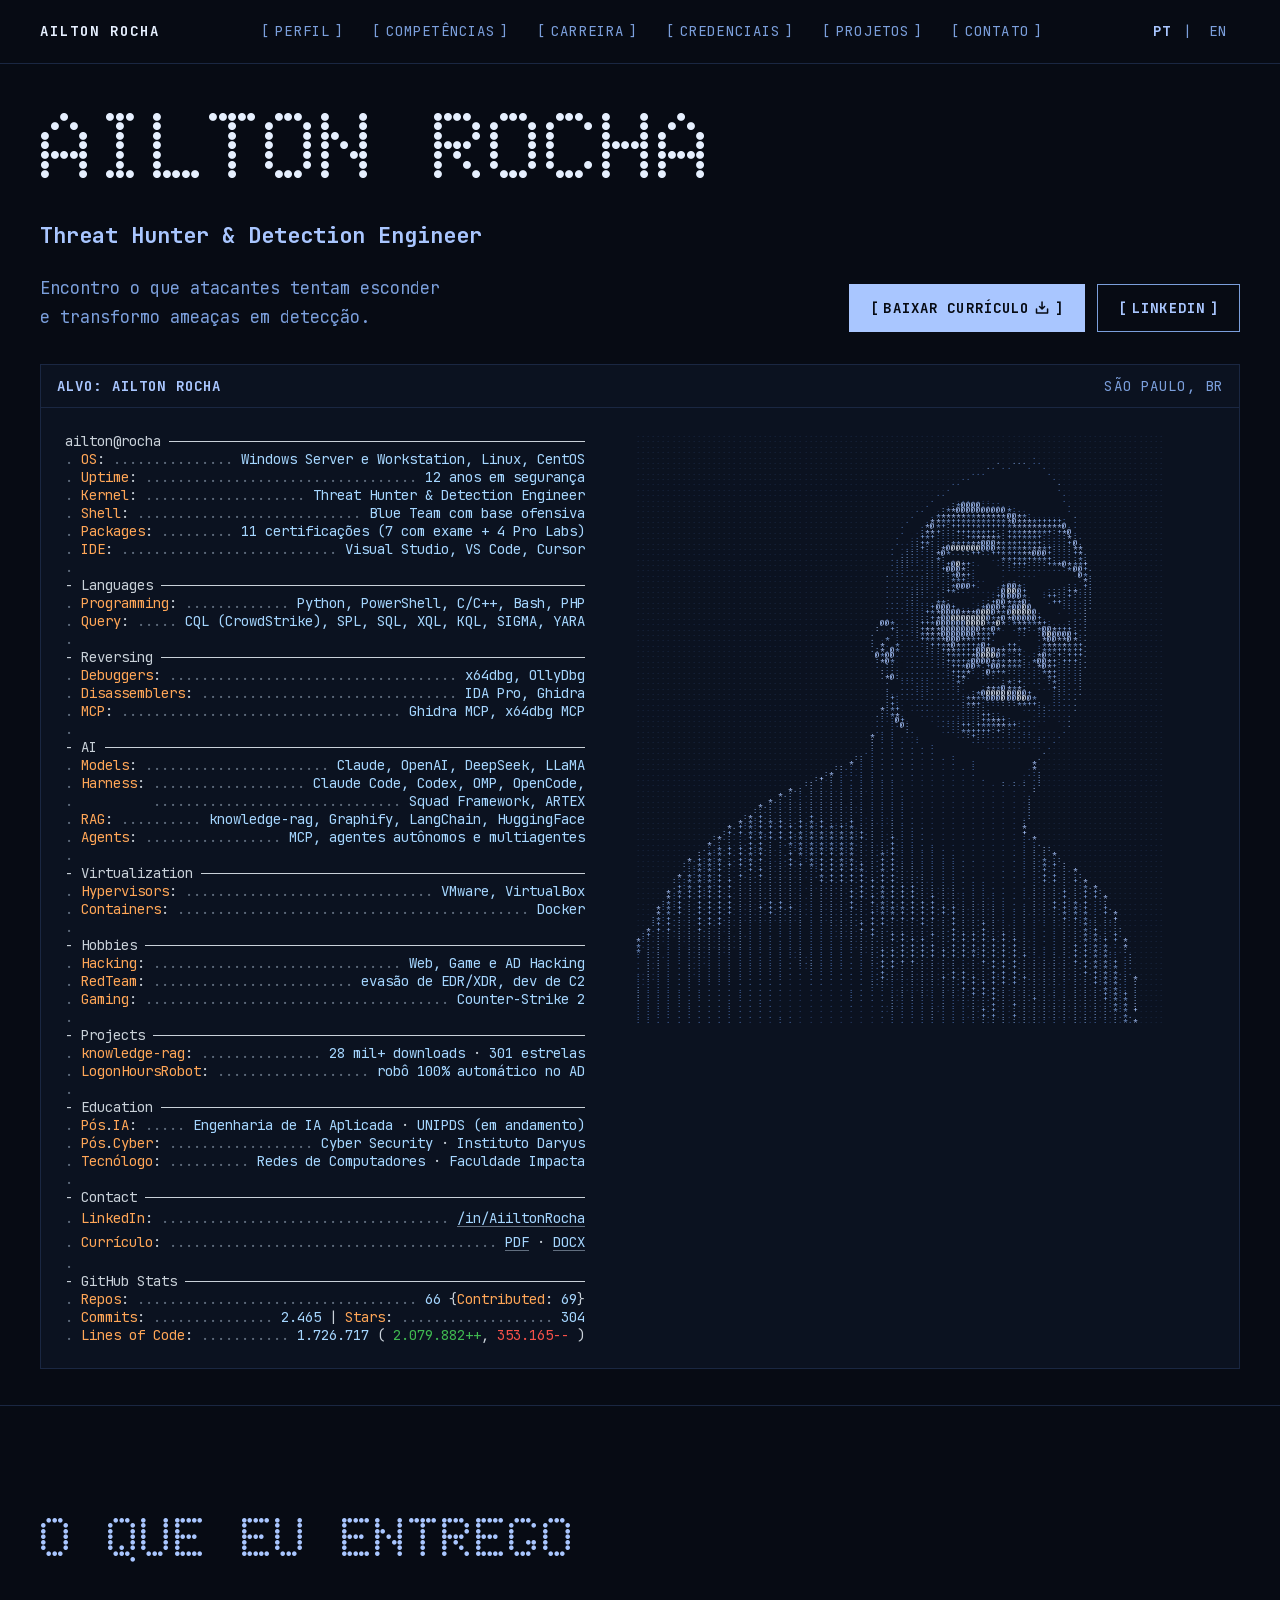
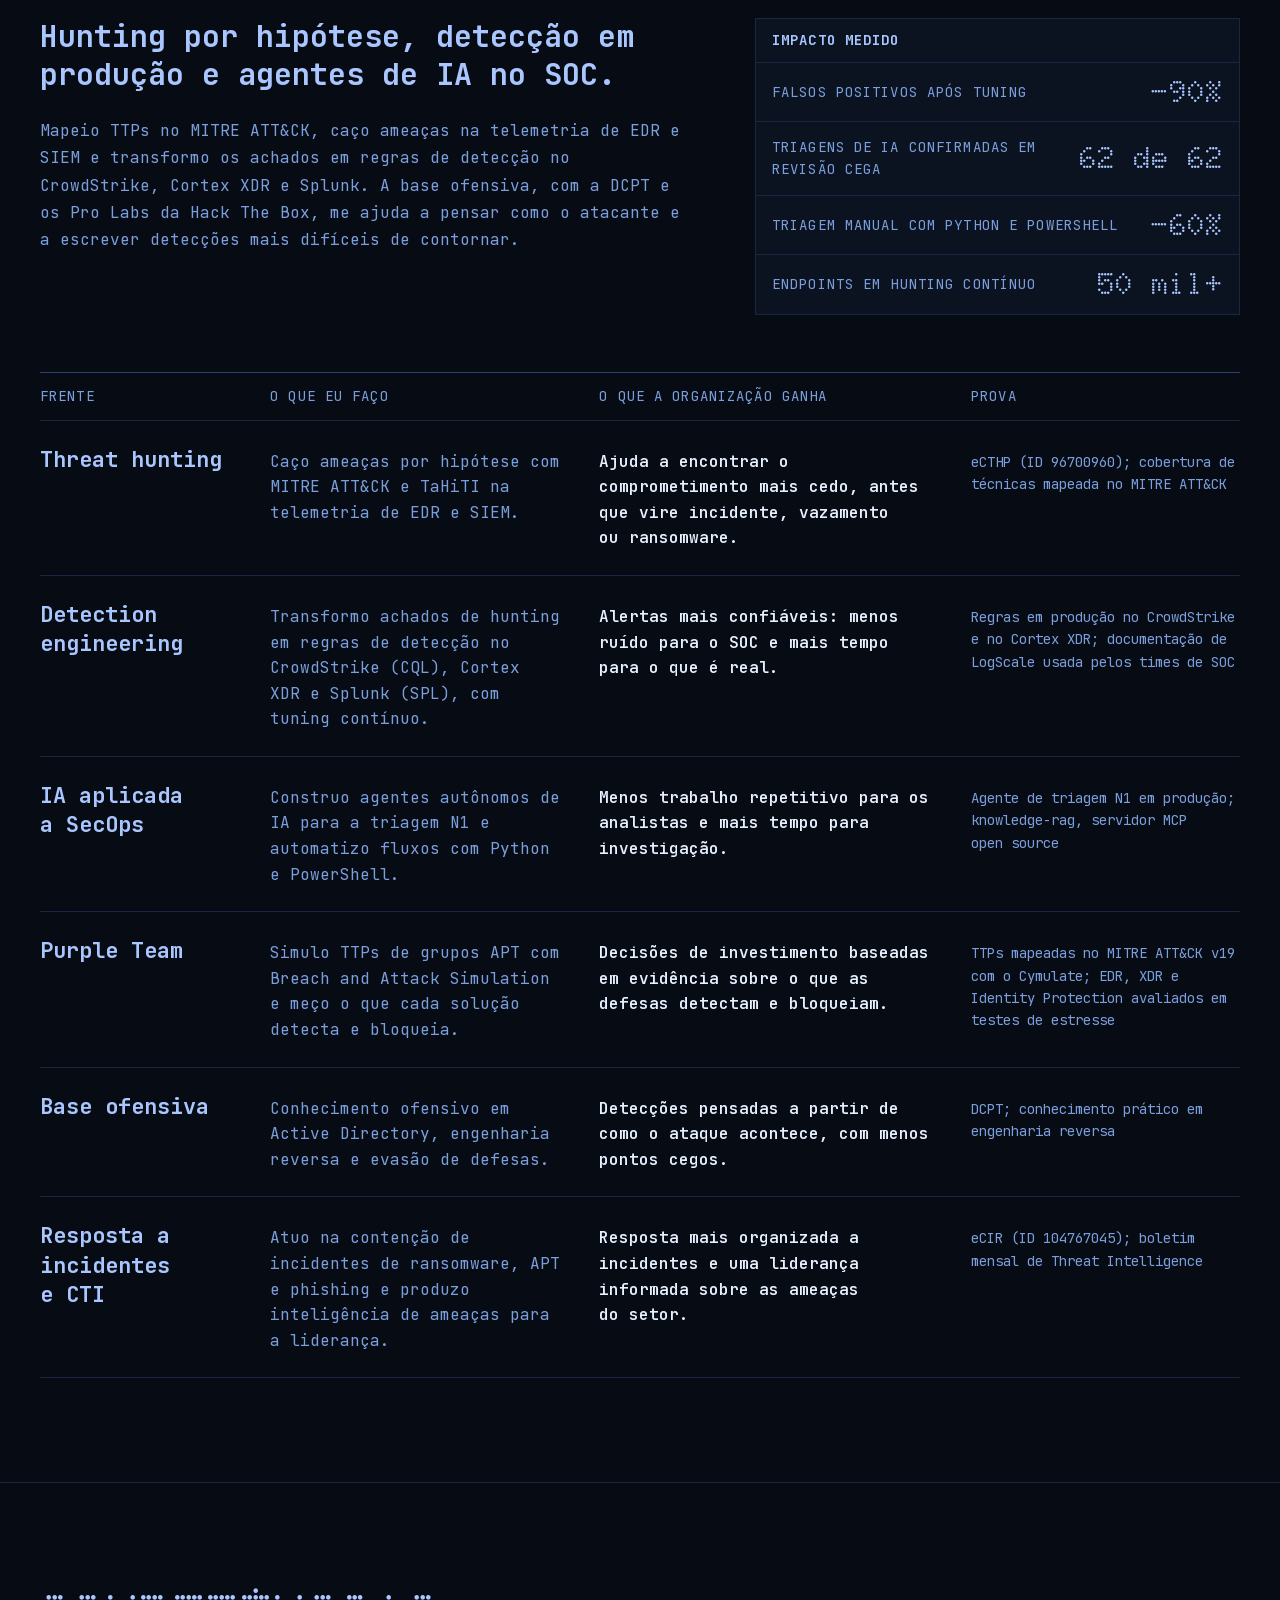
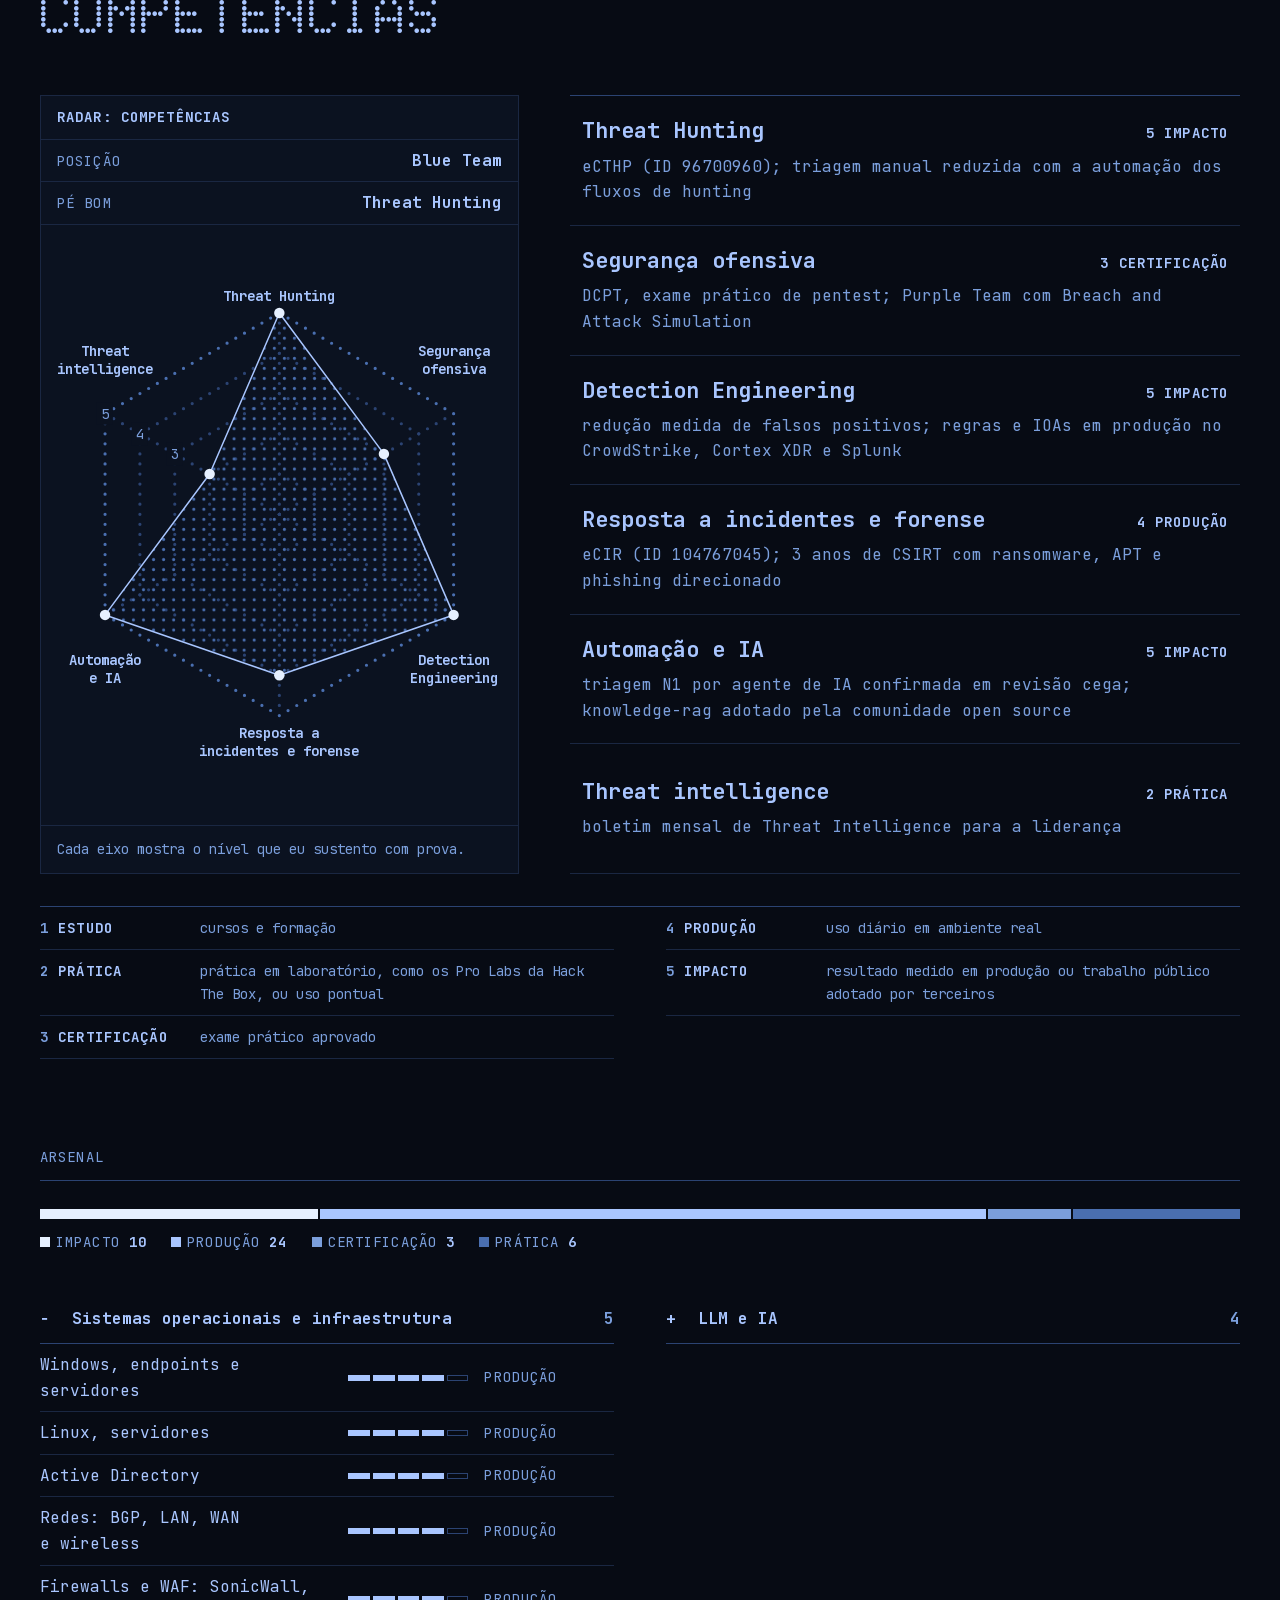
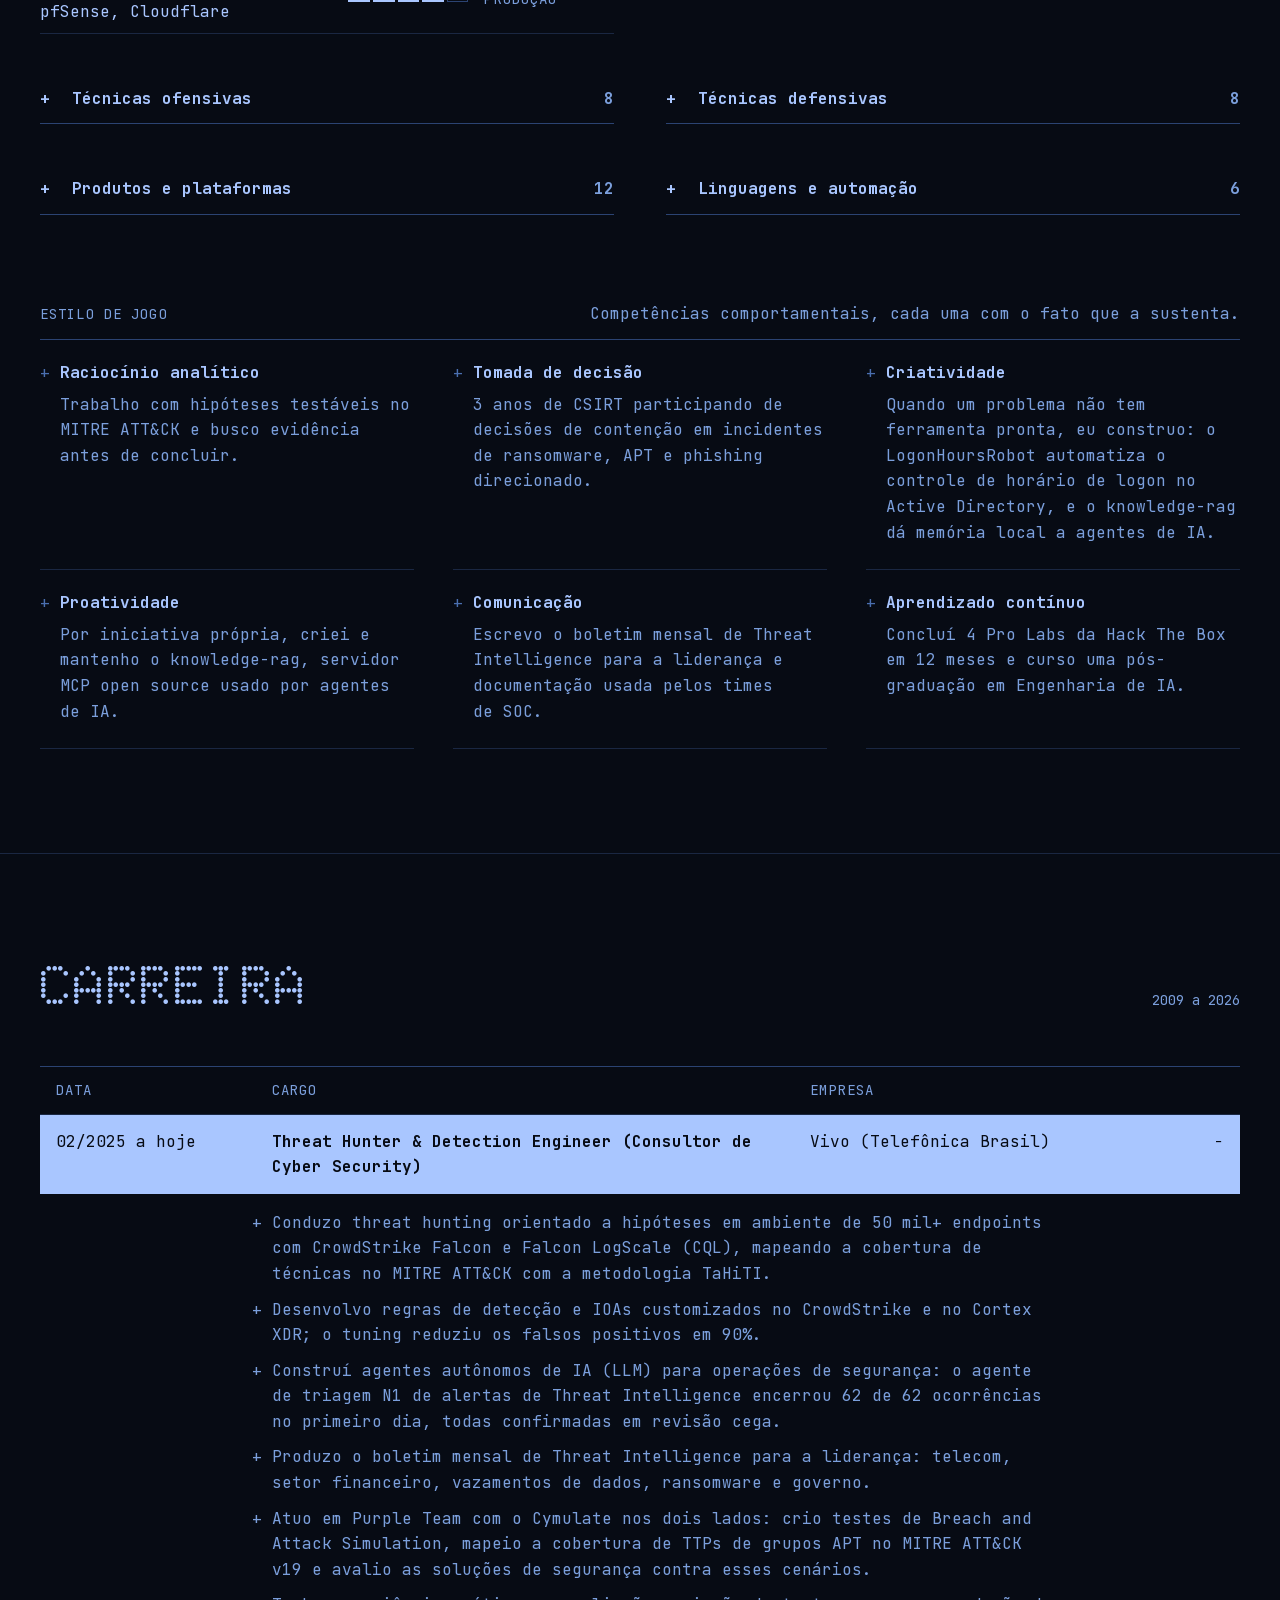
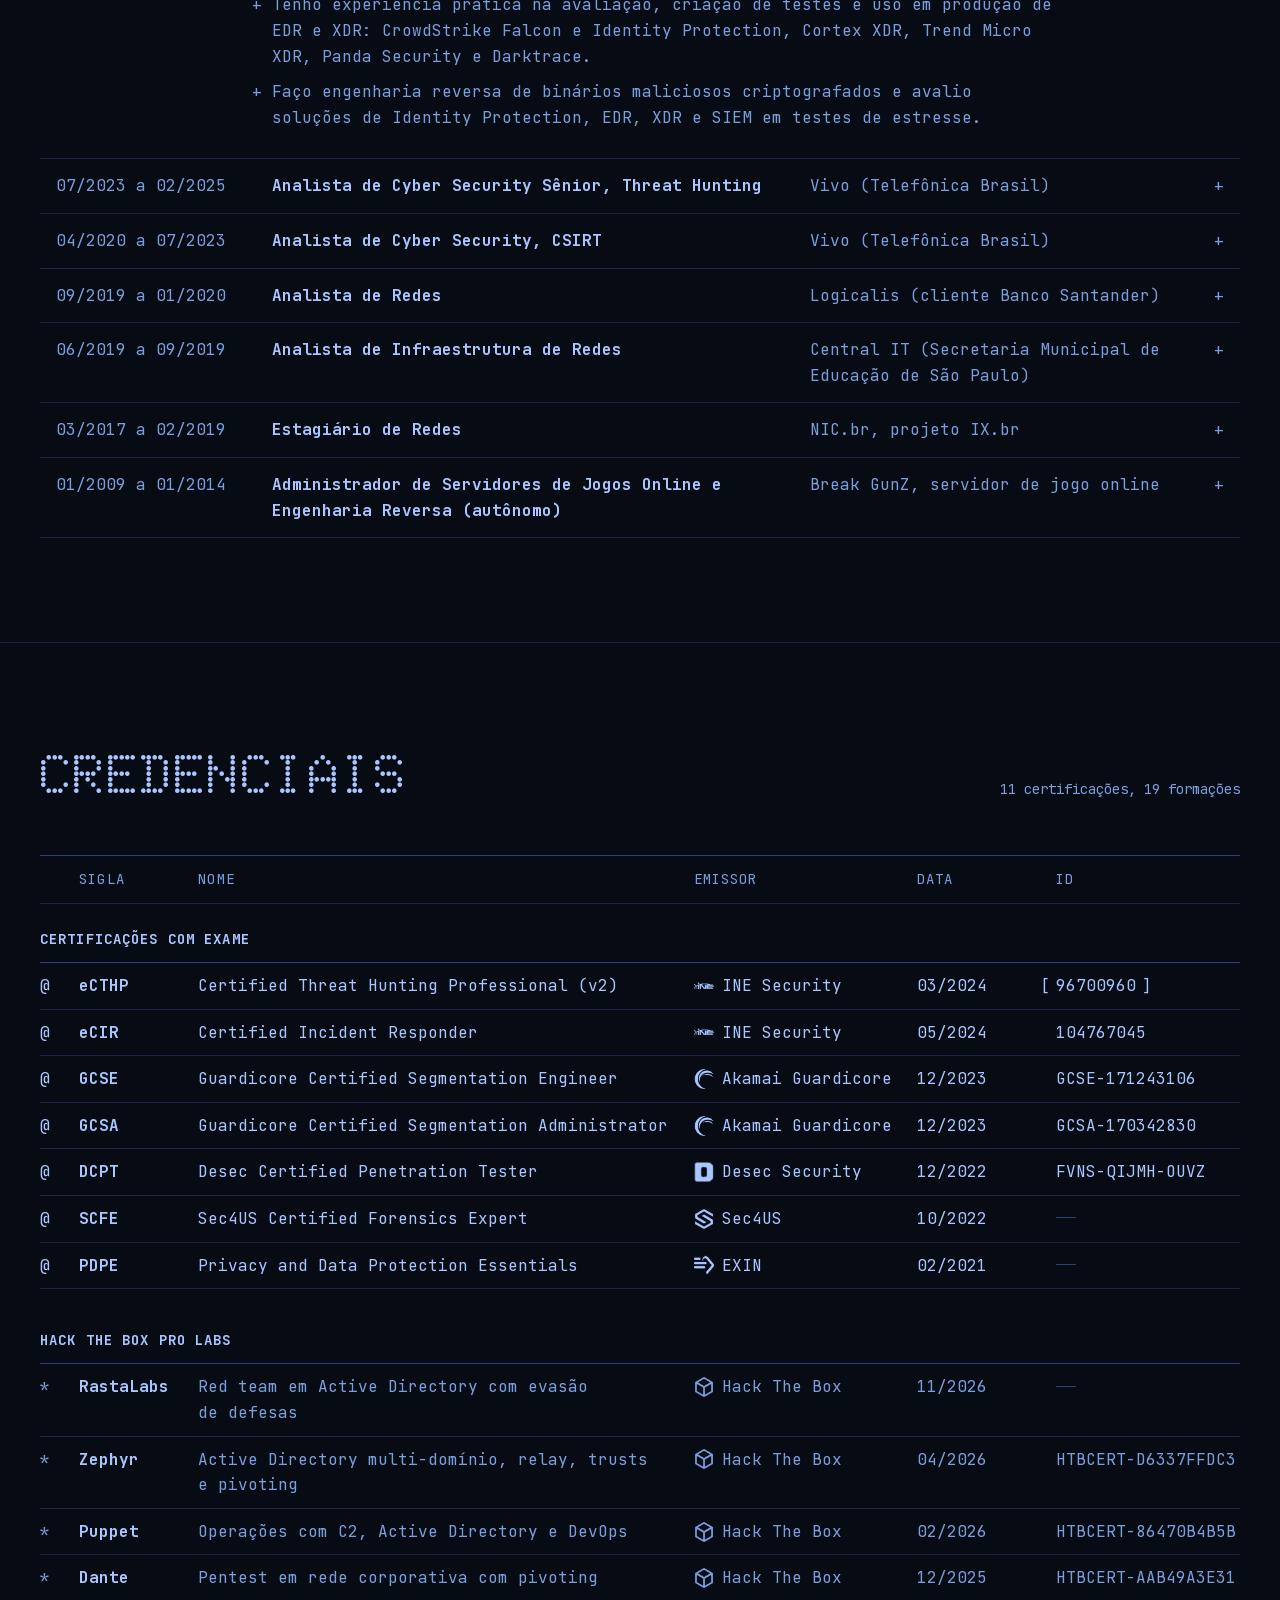
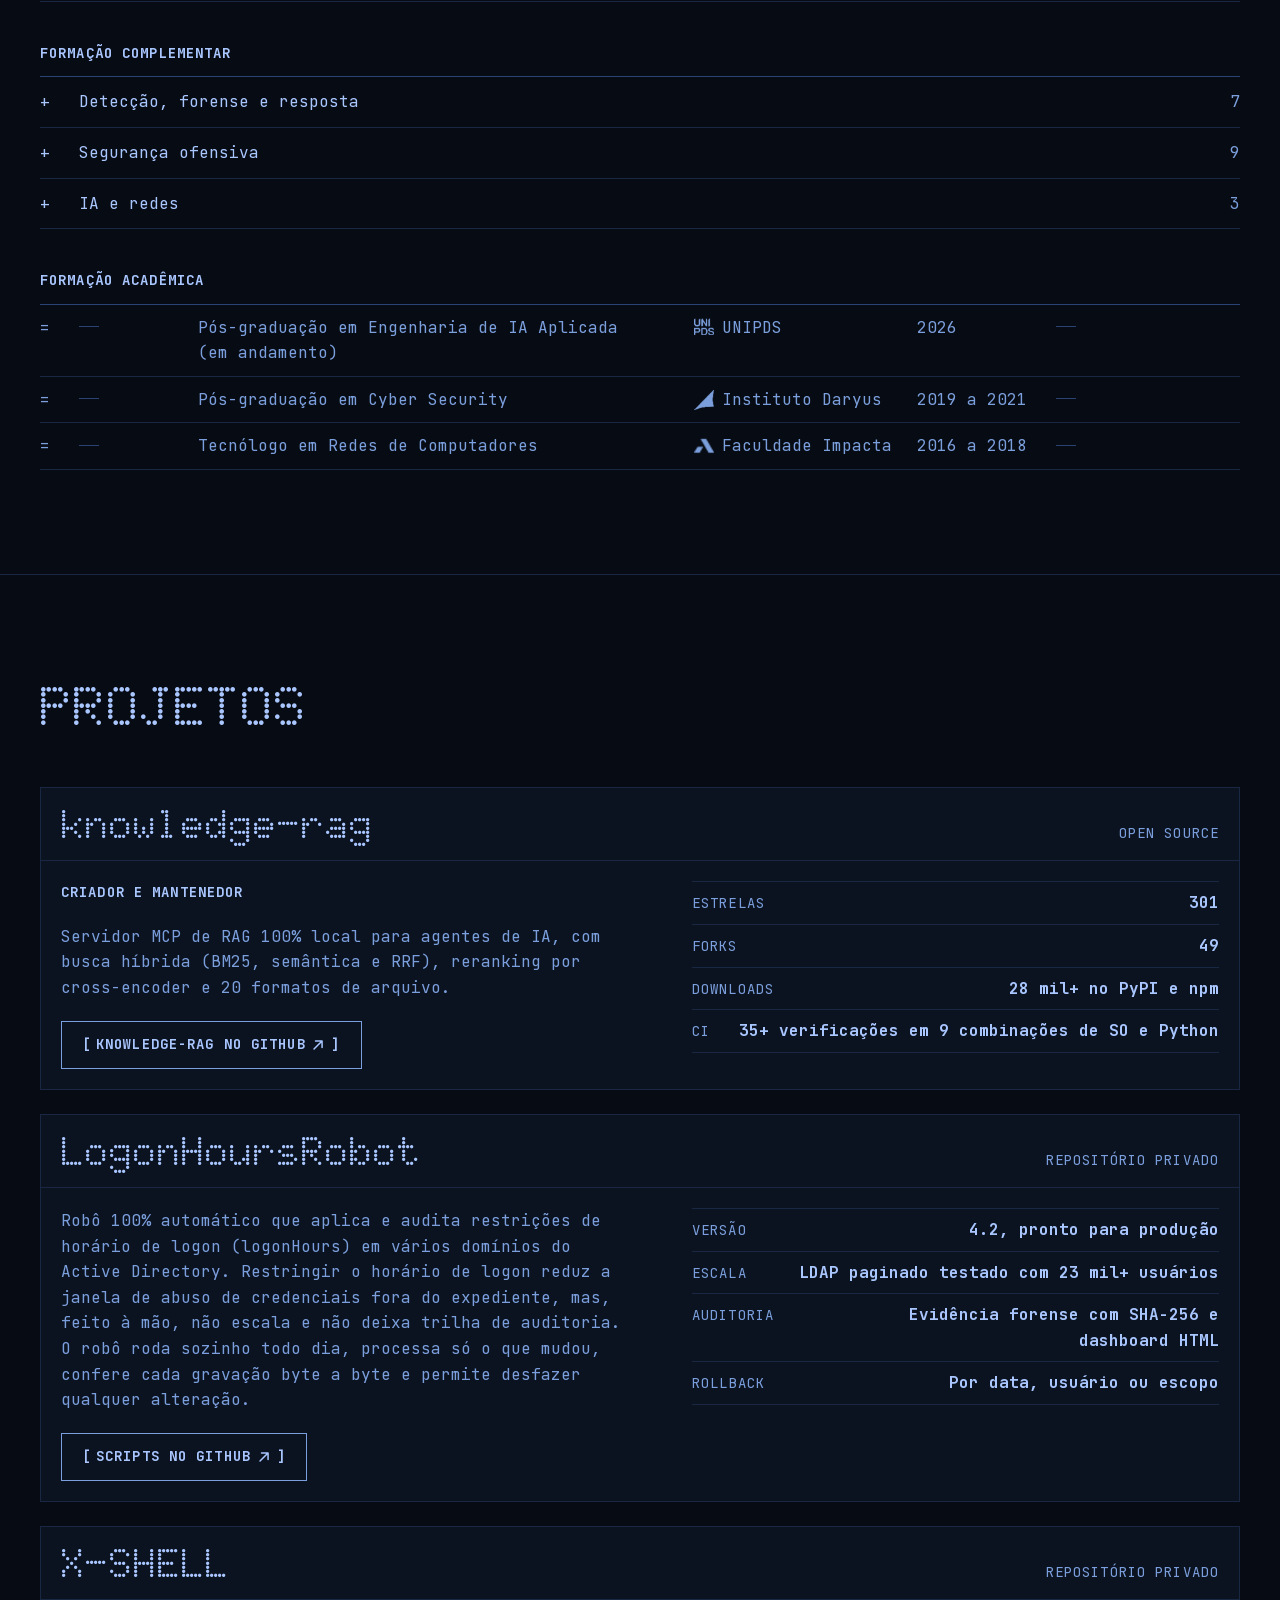
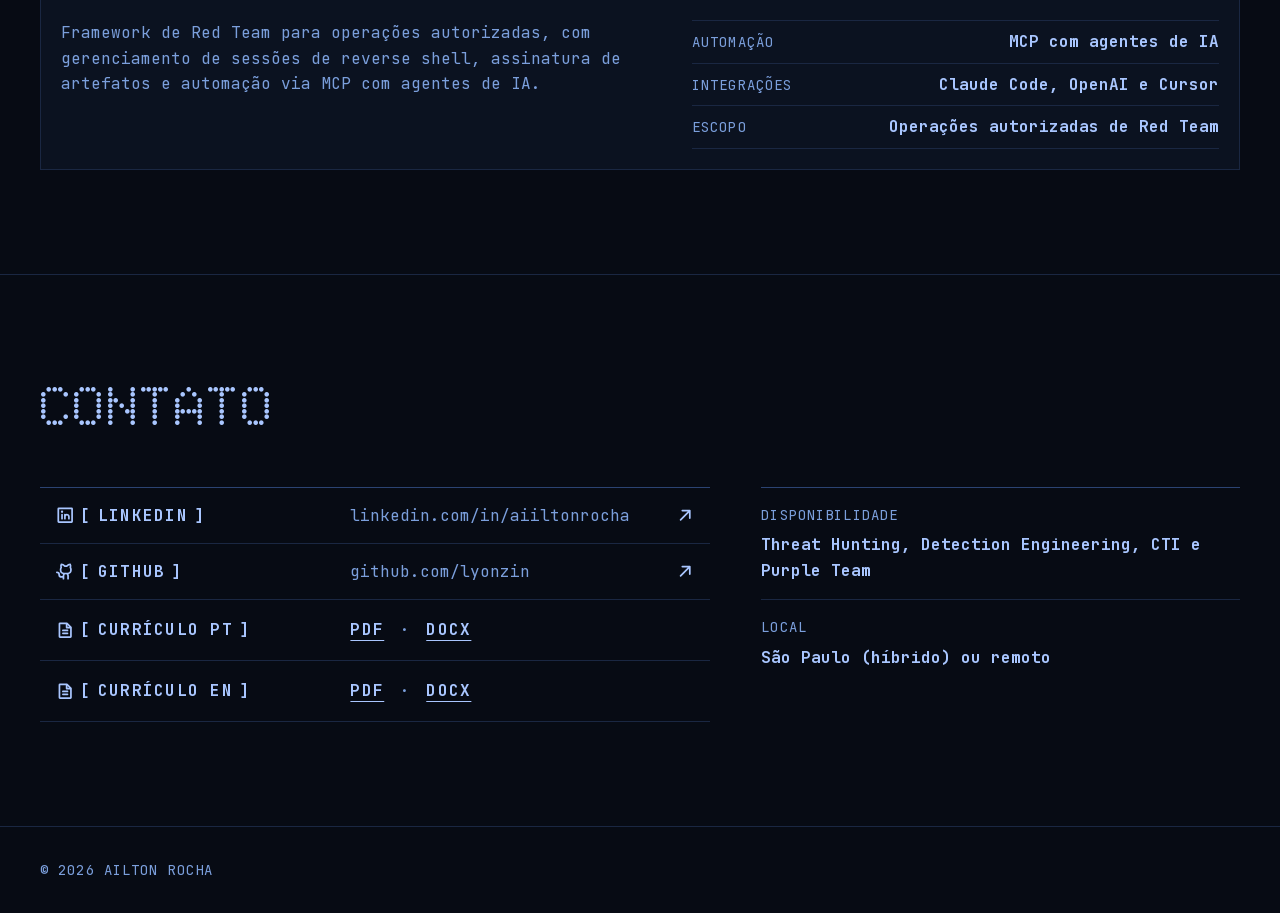
==== commit 25b34aae: "feat: ficha e retrato com a mesma altura em telas grandes - a partir de 1360 px de largura e 864 px " ====
--- a/index.html
+++ b/index.html
@@ -1,4 +1,4 @@
-<!DOCTYPE html><html lang="pt-BR" class="SmP9FG_variable soDR9a_variable"><head><meta charSet="utf-8"/><meta name="viewport" content="width=device-width, initial-scale=1"/><link rel="preload" href="/_next/static/media/53897e768d329f66.p.3t6q91iet4nsy.woff2" as="font" crossorigin="" type="font/woff2"/><link rel="preload" href="/_next/static/media/fecad25956209f1c-s.p.2wevs-sv5kmpm.woff2" as="font" crossorigin="" type="font/woff2"/><link rel="stylesheet" href="/_next/static/chunks/2yo3gxenkb7-z.css" data-precedence="next"/><link rel="stylesheet" href="/_next/static/chunks/42g_vqly_fm8g.css" data-precedence="next"/><link rel="preload" as="script" fetchPriority="low" href="/_next/static/chunks/0j1we3cwg31qe.js"/><script src="/_next/static/chunks/16d9m7jc71162.js" async=""></script><script src="/_next/static/chunks/23e6jep2anmtk.js" async=""></script><script src="/_next/static/chunks/turbopack-2u1d16houkiyo.js" async=""></script><script src="/_next/static/chunks/3qfy96eoyh-ek.js" async=""></script><script src="/_next/static/chunks/0442-5-h9fk66.js" async=""></script><meta name="next-size-adjust" content=""/><meta http-equiv="Content-Security-Policy" content="default-src &#x27;self&#x27;; script-src &#x27;self&#x27; &#x27;unsafe-inline&#x27;; style-src &#x27;self&#x27; &#x27;unsafe-inline&#x27;; img-src &#x27;self&#x27; data:; font-src &#x27;self&#x27;; connect-src &#x27;self&#x27; https://raw.githubusercontent.com; object-src &#x27;none&#x27;; base-uri &#x27;none&#x27;; form-action &#x27;none&#x27;"/><meta name="theme-color" content="#070b14"/><meta name="color-scheme" content="dark"/><title>Ailton Rocha | Threat Hunter &amp; Detection Engineer</title><meta name="description" content="Ailton Rocha, Threat Hunter &amp; Detection Engineer em São Paulo: threat hunting, detecção no CrowdStrike e Cortex XDR, CTI, Blue e Red Team, IA no SOC."/><link rel="canonical" href="https://lyonzin.github.io/"/><link rel="alternate" hrefLang="pt-BR" href="https://lyonzin.github.io/"/><link rel="alternate" hrefLang="en" href="https://lyonzin.github.io/en/"/><link rel="alternate" hrefLang="x-default" href="https://lyonzin.github.io/en/"/><meta property="og:title" content="Ailton Rocha | Threat Hunter &amp; Detection Engineer"/><meta property="og:description" content="Ailton Rocha, Threat Hunter &amp; Detection Engineer em São Paulo: threat hunting, detecção no CrowdStrike e Cortex XDR, CTI, Blue e Red Team, IA no SOC."/><meta property="og:url" content="https://lyonzin.github.io/"/><meta property="og:site_name" content="Ailton Rocha"/><meta property="og:locale" content="pt_BR"/><meta property="og:image" content="https://lyonzin.github.io/og.png"/><meta property="og:image:width" content="1200"/><meta property="og:image:height" content="630"/><meta property="og:image:alt" content="Ailton Rocha, Threat Hunter &amp; Detection Engineer, com o retrato desenhado em pontos azuis sobre fundo escuro."/><meta property="og:locale:alternate" content="en_US"/><meta property="og:type" content="profile"/><meta property="profile:first_name" content="Ailton"/><meta property="profile:last_name" content="Rocha"/><meta property="profile:username" content="lyonzin"/><meta name="twitter:card" content="summary_large_image"/><meta name="twitter:title" content="Ailton Rocha | Threat Hunter &amp; Detection Engineer"/><meta name="twitter:description" content="Ailton Rocha, Threat Hunter &amp; Detection Engineer em São Paulo: threat hunting, detecção no CrowdStrike e Cortex XDR, CTI, Blue e Red Team, IA no SOC."/><meta name="twitter:image" content="https://lyonzin.github.io/og.png"/><meta name="twitter:image:alt" content="Ailton Rocha, Threat Hunter &amp; Detection Engineer, com o retrato desenhado em pontos azuis sobre fundo escuro."/><link rel="icon" href="/favicon.svg" type="image/svg+xml"/><link rel="icon" href="/favicon.ico" sizes="16x16 32x32 48x48"/><link rel="apple-touch-icon" href="/apple-touch-icon.png"/><script src="/_next/static/chunks/0cz1d0mv5g_q7.js" noModule=""></script></head><body><div hidden=""><!--$--><!--/$--></div><a class="skip-link" href="#main">Pular para o conteúdo</a><header class="hBw1pG_bar"><a class="hBw1pG_wordmark" href="#top"><span class="hBw1pG_full">Ailton Rocha</span><span class="hBw1pG_short" aria-hidden="true">AR</span></a><nav class="hBw1pG_nav" aria-label="Seções"><ul><li><a href="#perfil"><span class="bracket bracket-open" aria-hidden="true">[</span>Perfil<span class="bracket bracket-close" aria-hidden="true">]</span></a></li><li><a href="#competencias"><span class="bracket bracket-open" aria-hidden="true">[</span>Competências<span class="bracket bracket-close" aria-hidden="true">]</span></a></li><li><a href="#carreira"><span class="bracket bracket-open" aria-hidden="true">[</span>Carreira<span class="bracket bracket-close" aria-hidden="true">]</span></a></li><li><a href="#credenciais"><span class="bracket bracket-open" aria-hidden="true">[</span>Credenciais<span class="bracket bracket-close" aria-hidden="true">]</span></a></li><li><a href="#projetos"><span class="bracket bracket-open" aria-hidden="true">[</span>Projetos<span class="bracket bracket-close" aria-hidden="true">]</span></a></li><li><a href="#contato"><span class="bracket bracket-open" aria-hidden="true">[</span>Contato<span class="bracket bracket-close" aria-hidden="true">]</span></a></li></ul></nav><nav class="hBw1pG_lang" aria-label="Idioma"><span aria-current="page">PT</span><span class="hBw1pG_divider" aria-hidden="true">|</span><a href="/en/" hrefLang="en" lang="en">EN<span class="sr-only"> (<!-- -->English<!-- -->)</span></a></nav></header><main id="main"><section class="ZARIfG_hero" aria-labelledby="hero-title"><div class="ZARIfG_intro"><h1 id="hero-title" class="ZARIfG_name"><span>Ailton</span> <span>Rocha</span><span class="sr-only">, </span><span class="ZARIfG_role">Threat Hunter &amp; Detection Engineer</span></h1><p class="ZARIfG_anchor">Encontro o que atacantes tentam esconder e transformo ameaças em detecção.</p><div class="ZARIfG_actions"><a class="btn btn-primary" href="/cv/Ailton-Rocha-Threat-Hunter-Detection-Engineer-PT.pdf" download="" type="application/pdf"><span class="bracket bracket-open" aria-hidden="true">[</span>Baixar currículo<svg xmlns="http://www.w3.org/2000/svg" width="1em" height="1em" fill="currentColor" viewBox="0 0 256 256" aria-hidden="true"><path d="M228,144v64a12,12,0,0,1-12,12H40a12,12,0,0,1-12-12V144a12,12,0,0,1,24,0v52H204V144a12,12,0,0,1,24,0Zm-108.49,8.49a12,12,0,0,0,17,0l40-40a12,12,0,0,0-17-17L140,115V32a12,12,0,0,0-24,0v83L96.49,95.51a12,12,0,0,0-17,17Z"></path></svg><span class="bracket bracket-close" aria-hidden="true">]</span></a><a class="btn btn-outline" href="https://www.linkedin.com/in/aiiltonrocha/"><span class="bracket bracket-open" aria-hidden="true">[</span>LinkedIn<span class="bracket bracket-close" aria-hidden="true">]</span></a></div></div><div class="ZARIfG_card"><div class="ZARIfG_panelBar"><p class="ZARIfG_target">Alvo: Ailton Rocha</p><p>São Paulo, BR</p></div><div class="ZARIfG_cardBody"><div class="_8lw4mG_neofetch ZARIfG_fetch"><p class="_8lw4mG_header"><span>ailton@rocha</span><span class="_8lw4mG_rule" aria-hidden="true"></span></p><dl><div class="_8lw4mG_row"><dt><span class="_8lw4mG_mark" aria-hidden="true"></span><span><span class="_8lw4mG_key">OS</span>:</span><span class="_8lw4mG_leader" aria-hidden="true"></span></dt><dd><span class="_8lw4mG_chunk">Windows Server e Workstation,</span> <span class="_8lw4mG_chunk">Linux, CentOS</span></dd></div><div class="_8lw4mG_row"><dt><span class="_8lw4mG_mark" aria-hidden="true"></span><span><span class="_8lw4mG_key">Uptime</span>:</span><span class="_8lw4mG_leader" aria-hidden="true"></span></dt><dd>12 anos em segurança</dd></div><div class="_8lw4mG_row"><dt><span class="_8lw4mG_mark" aria-hidden="true"></span><span><span class="_8lw4mG_key">Kernel</span>:</span><span class="_8lw4mG_leader" aria-hidden="true"></span></dt><dd>Threat Hunter &amp; Detection Engineer</dd></div><div class="_8lw4mG_row"><dt><span class="_8lw4mG_mark" aria-hidden="true"></span><span><span class="_8lw4mG_key">Shell</span>:</span><span class="_8lw4mG_leader" aria-hidden="true"></span></dt><dd>Blue Team com base ofensiva</dd></div><div class="_8lw4mG_row"><dt><span class="_8lw4mG_mark" aria-hidden="true"></span><span><span class="_8lw4mG_key">Packages</span>:</span><span class="_8lw4mG_leader" aria-hidden="true"></span></dt><dd><span class="_8lw4mG_chunk">11 certificações</span> <span class="_8lw4mG_chunk">(7 com exame + 4 Pro Labs)</span></dd></div><div class="_8lw4mG_row"><dt><span class="_8lw4mG_mark" aria-hidden="true"></span><span><span class="_8lw4mG_key">IDE</span>:</span><span class="_8lw4mG_leader" aria-hidden="true"></span></dt><dd>Visual Studio, VS Code, Cursor</dd></div></dl><p class="_8lw4mG_blank" aria-hidden="true"></p><p class="_8lw4mG_header"><span><span aria-hidden="true">-</span> <!-- -->Languages</span><span class="_8lw4mG_rule" aria-hidden="true"></span></p><dl><div class="_8lw4mG_row"><dt><span class="_8lw4mG_mark" aria-hidden="true"></span><span><span class="_8lw4mG_key">Programming</span>:</span><span class="_8lw4mG_leader" aria-hidden="true"></span></dt><dd><span class="_8lw4mG_chunk">Python,</span> <span class="_8lw4mG_chunk">PowerShell,</span> <span class="_8lw4mG_chunk">C/C++,</span> <span class="_8lw4mG_chunk">Bash,</span> <span class="_8lw4mG_chunk">PHP</span></dd></div><div class="_8lw4mG_row"><dt><span class="_8lw4mG_mark" aria-hidden="true"></span><span><span class="_8lw4mG_key">Query</span>:</span><span class="_8lw4mG_leader" aria-hidden="true"></span></dt><dd><span class="_8lw4mG_chunk">CQL (CrowdStrike),</span> <span class="_8lw4mG_chunk">SPL,</span> <span class="_8lw4mG_chunk">SQL,</span> <span class="_8lw4mG_chunk">XQL,</span> <span class="_8lw4mG_chunk">KQL,</span> <span class="_8lw4mG_chunk">SIGMA,</span> <span class="_8lw4mG_chunk">YARA</span></dd></div></dl><p class="_8lw4mG_blank" aria-hidden="true"></p><p class="_8lw4mG_header"><span><span aria-hidden="true">-</span> <!-- -->Reversing</span><span class="_8lw4mG_rule" aria-hidden="true"></span></p><dl><div class="_8lw4mG_row"><dt><span class="_8lw4mG_mark" aria-hidden="true"></span><span><span class="_8lw4mG_key">Debuggers</span>:</span><span class="_8lw4mG_leader" aria-hidden="true"></span></dt><dd>x64dbg, OllyDbg</dd></div><div class="_8lw4mG_row"><dt><span class="_8lw4mG_mark" aria-hidden="true"></span><span><span class="_8lw4mG_key">Disassemblers</span>:</span><span class="_8lw4mG_leader" aria-hidden="true"></span></dt><dd>IDA Pro, Ghidra</dd></div><div class="_8lw4mG_row"><dt><span class="_8lw4mG_mark" aria-hidden="true"></span><span><span class="_8lw4mG_key">MCP</span>:</span><span class="_8lw4mG_leader" aria-hidden="true"></span></dt><dd>Ghidra MCP, x64dbg MCP</dd></div></dl><p class="_8lw4mG_blank" aria-hidden="true"></p><p class="_8lw4mG_header"><span><span aria-hidden="true">-</span> <!-- -->AI</span><span class="_8lw4mG_rule" aria-hidden="true"></span></p><dl><div class="_8lw4mG_row"><dt><span class="_8lw4mG_mark" aria-hidden="true"></span><span><span class="_8lw4mG_key">Models</span>:</span><span class="_8lw4mG_leader" aria-hidden="true"></span></dt><dd>Claude, OpenAI, DeepSeek, LLaMA</dd></div><div class="_8lw4mG_continued"><dt><span class="_8lw4mG_mark" aria-hidden="true"></span><span><span class="_8lw4mG_key">Harness</span>:</span></dt><dd><span class="_8lw4mG_valueLine"><span class="_8lw4mG_leader" aria-hidden="true"></span><span class="_8lw4mG_valueText"><span class="_8lw4mG_chunk">Claude Code,</span> <span class="_8lw4mG_chunk">Codex,</span> <span class="_8lw4mG_chunk">OMP,</span> <span class="_8lw4mG_chunk">OpenCode,</span></span></span><span class="_8lw4mG_valueLine"><span class="_8lw4mG_leader" aria-hidden="true"></span><span class="_8lw4mG_valueText"><span class="_8lw4mG_chunk">Squad Framework,</span> <span class="_8lw4mG_chunk">ARTEX</span></span></span></dd></div><div class="_8lw4mG_row"><dt><span class="_8lw4mG_mark" aria-hidden="true"></span><span><span class="_8lw4mG_key">RAG</span>:</span><span class="_8lw4mG_leader" aria-hidden="true"></span></dt><dd><span class="_8lw4mG_chunk">knowledge-rag,</span> <span class="_8lw4mG_chunk">Graphify,</span> <span class="_8lw4mG_chunk">LangChain,</span> <span class="_8lw4mG_chunk">HuggingFace</span></dd></div><div class="_8lw4mG_row"><dt><span class="_8lw4mG_mark" aria-hidden="true"></span><span><span class="_8lw4mG_key">Agents</span>:</span><span class="_8lw4mG_leader" aria-hidden="true"></span></dt><dd>MCP, agentes autônomos e multiagentes</dd></div></dl><p class="_8lw4mG_blank" aria-hidden="true"></p><p class="_8lw4mG_header"><span><span aria-hidden="true">-</span> <!-- -->Virtualization</span><span class="_8lw4mG_rule" aria-hidden="true"></span></p><dl><div class="_8lw4mG_row"><dt><span class="_8lw4mG_mark" aria-hidden="true"></span><span><span class="_8lw4mG_key">Hypervisors</span>:</span><span class="_8lw4mG_leader" aria-hidden="true"></span></dt><dd>VMware, VirtualBox</dd></div><div class="_8lw4mG_row"><dt><span class="_8lw4mG_mark" aria-hidden="true"></span><span><span class="_8lw4mG_key">Containers</span>:</span><span class="_8lw4mG_leader" aria-hidden="true"></span></dt><dd>Docker</dd></div></dl><p class="_8lw4mG_blank" aria-hidden="true"></p><p class="_8lw4mG_header"><span><span aria-hidden="true">-</span> <!-- -->Hobbies</span><span class="_8lw4mG_rule" aria-hidden="true"></span></p><dl><div class="_8lw4mG_row"><dt><span class="_8lw4mG_mark" aria-hidden="true"></span><span><span class="_8lw4mG_key">Hacking</span>:</span><span class="_8lw4mG_leader" aria-hidden="true"></span></dt><dd>Web, Game e AD Hacking</dd></div><div class="_8lw4mG_row"><dt><span class="_8lw4mG_mark" aria-hidden="true"></span><span><span class="_8lw4mG_key">RedTeam</span>:</span><span class="_8lw4mG_leader" aria-hidden="true"></span></dt><dd><span class="_8lw4mG_chunk">evasão de EDR/XDR,</span> <span class="_8lw4mG_chunk">dev de C2</span></dd></div><div class="_8lw4mG_row"><dt><span class="_8lw4mG_mark" aria-hidden="true"></span><span><span class="_8lw4mG_key">Gaming</span>:</span><span class="_8lw4mG_leader" aria-hidden="true"></span></dt><dd>Counter-Strike 2</dd></div></dl><p class="_8lw4mG_blank" aria-hidden="true"></p><p class="_8lw4mG_header"><span><span aria-hidden="true">-</span> <!-- -->Projects</span><span class="_8lw4mG_rule" aria-hidden="true"></span></p><dl><div class="_8lw4mG_row"><dt><span class="_8lw4mG_mark" aria-hidden="true"></span><span><span class="_8lw4mG_key">knowledge-rag</span>:</span><span class="_8lw4mG_leader" aria-hidden="true"></span></dt><dd><span class="_8lw4mG_chunk">28 mil+ downloads</span> <span class="_8lw4mG_chunk"><span class="_8lw4mG_text">·</span> 301 estrelas</span></dd></div><div class="_8lw4mG_row"><dt><span class="_8lw4mG_mark" aria-hidden="true"></span><span><span class="_8lw4mG_key">LogonHoursRobot</span>:</span><span class="_8lw4mG_leader" aria-hidden="true"></span></dt><dd>robô 100% automático no AD</dd></div></dl><p class="_8lw4mG_blank" aria-hidden="true"></p><p class="_8lw4mG_header"><span><span aria-hidden="true">-</span> <!-- -->Education</span><span class="_8lw4mG_rule" aria-hidden="true"></span></p><dl><div class="_8lw4mG_row"><dt><span class="_8lw4mG_mark" aria-hidden="true"></span><span><span class="_8lw4mG_key">Pós</span>.<span class="_8lw4mG_key">IA</span>:</span><span class="_8lw4mG_leader" aria-hidden="true"></span></dt><dd><span class="_8lw4mG_chunk">Engenharia de IA Aplicada</span> <span class="_8lw4mG_chunk"><span class="_8lw4mG_text">·</span> UNIPDS (em andamento)</span></dd></div><div class="_8lw4mG_row"><dt><span class="_8lw4mG_mark" aria-hidden="true"></span><span><span class="_8lw4mG_key">Pós</span>.<span class="_8lw4mG_key">Cyber</span>:</span><span class="_8lw4mG_leader" aria-hidden="true"></span></dt><dd><span class="_8lw4mG_chunk">Cyber Security</span> <span class="_8lw4mG_chunk"><span class="_8lw4mG_text">·</span> Instituto Daryus</span></dd></div><div class="_8lw4mG_row"><dt><span class="_8lw4mG_mark" aria-hidden="true"></span><span><span class="_8lw4mG_key">Tecnólogo</span>:</span><span class="_8lw4mG_leader" aria-hidden="true"></span></dt><dd><span class="_8lw4mG_chunk">Redes de Computadores</span> <span class="_8lw4mG_chunk"><span class="_8lw4mG_text">·</span> Faculdade Impacta</span></dd></div></dl><p class="_8lw4mG_blank" aria-hidden="true"></p><p class="_8lw4mG_header"><span><span aria-hidden="true">-</span> <!-- -->Contact</span><span class="_8lw4mG_rule" aria-hidden="true"></span></p><dl class="_8lw4mG_contact"><div class="_8lw4mG_row"><dt><span class="_8lw4mG_mark" aria-hidden="true"></span><span><span class="_8lw4mG_key">LinkedIn</span>:</span><span class="_8lw4mG_leader" aria-hidden="true"></span></dt><dd><a class="_8lw4mG_link" href="https://www.linkedin.com/in/aiiltonrocha/">/in/AiiltonRocha</a></dd></div><div class="_8lw4mG_row"><dt><span class="_8lw4mG_mark" aria-hidden="true"></span><span><span class="_8lw4mG_key">Currículo</span>:</span><span class="_8lw4mG_leader" aria-hidden="true"></span></dt><dd><a class="_8lw4mG_link" href="/cv/Ailton-Rocha-Threat-Hunter-Detection-Engineer-PT.pdf" download="" hrefLang="pt-BR" type="application/pdf">PDF<span class="sr-only"> (<!-- -->Currículo<!-- -->)</span></a><span class="_8lw4mG_text" aria-hidden="true"> · </span><a class="_8lw4mG_link" href="/cv/Ailton-Rocha-Threat-Hunter-Detection-Engineer-PT.docx" download="" hrefLang="pt-BR" type="application/vnd.openxmlformats-officedocument.wordprocessingml.document">DOCX<span class="sr-only"> (<!-- -->Currículo<!-- -->)</span></a></dd></div></dl><p class="_8lw4mG_blank" aria-hidden="true"></p><p class="_8lw4mG_header"><span><span aria-hidden="true">-</span> <!-- -->GitHub Stats</span><span class="_8lw4mG_rule" aria-hidden="true"></span></p><dl class="_8lw4mG_stats"><div class="_8lw4mG_row"><dt><span class="_8lw4mG_mark" aria-hidden="true"></span><span><span class="_8lw4mG_key">Repos</span>:</span><span class="_8lw4mG_leader" aria-hidden="true"></span></dt><dd>66<!-- --> <span class="_8lw4mG_text">{</span><span class="_8lw4mG_key">Contributed</span><span class="_8lw4mG_text">: </span>69<span class="_8lw4mG_text">}</span></dd></div><div class="_8lw4mG_row _8lw4mG_pairStart"><dt><span class="_8lw4mG_mark" aria-hidden="true"></span><span><span class="_8lw4mG_key">Commits</span>:</span><span class="_8lw4mG_leader" aria-hidden="true"></span></dt><dd>2.465</dd></div><div class="_8lw4mG_row _8lw4mG_pairEnd"><dt><span class="_8lw4mG_text" aria-hidden="true">|</span><span><span class="_8lw4mG_key">Stars</span>:</span><span class="_8lw4mG_leader" aria-hidden="true"></span></dt><dd>304</dd></div><div class="_8lw4mG_row"><dt><span class="_8lw4mG_mark" aria-hidden="true"></span><span><span class="_8lw4mG_key">Lines of Code</span>:</span><span class="_8lw4mG_leader" aria-hidden="true"></span></dt><dd>1.726.717<!-- --> <span class="_8lw4mG_text">( </span><span class="_8lw4mG_added">2.079.882<!-- -->++</span><span class="_8lw4mG_text">, </span><span class="_8lw4mG_removed">353.165<!-- -->--</span><span class="_8lw4mG_text"> )</span></dd></div></dl></div><div class="ZARIfG_portrait" data-nosnippet=""><figure class="_3_8iSa_figure" style="--cols:104;--ratio:0.9454545454545454;--pitch:0.75;--advance:0.6"><div class="_3_8iSa_frame"><div class="_3_8iSa_stage" role="img" aria-label="Retrato de Ailton Rocha desenhado em caracteres"><pre class="_3_8iSa_ink-20" aria-hidden="true">........................................................................................................
+<!DOCTYPE html><html lang="pt-BR" class="SmP9FG_variable soDR9a_variable"><head><meta charSet="utf-8"/><meta name="viewport" content="width=device-width, initial-scale=1"/><link rel="preload" href="/_next/static/media/53897e768d329f66.p.3t6q91iet4nsy.woff2" as="font" crossorigin="" type="font/woff2"/><link rel="preload" href="/_next/static/media/fecad25956209f1c-s.p.2wevs-sv5kmpm.woff2" as="font" crossorigin="" type="font/woff2"/><link rel="stylesheet" href="/_next/static/chunks/2yo3gxenkb7-z.css" data-precedence="next"/><link rel="stylesheet" href="/_next/static/chunks/1q2202u15epn6.css" data-precedence="next"/><link rel="preload" as="script" fetchPriority="low" href="/_next/static/chunks/0j1we3cwg31qe.js"/><script src="/_next/static/chunks/16d9m7jc71162.js" async=""></script><script src="/_next/static/chunks/23e6jep2anmtk.js" async=""></script><script src="/_next/static/chunks/turbopack-2u1d16houkiyo.js" async=""></script><script src="/_next/static/chunks/3qfy96eoyh-ek.js" async=""></script><script src="/_next/static/chunks/0442-5-h9fk66.js" async=""></script><meta name="next-size-adjust" content=""/><meta http-equiv="Content-Security-Policy" content="default-src &#x27;self&#x27;; script-src &#x27;self&#x27; &#x27;unsafe-inline&#x27;; style-src &#x27;self&#x27; &#x27;unsafe-inline&#x27;; img-src &#x27;self&#x27; data:; font-src &#x27;self&#x27;; connect-src &#x27;self&#x27; https://raw.githubusercontent.com; object-src &#x27;none&#x27;; base-uri &#x27;none&#x27;; form-action &#x27;none&#x27;"/><meta name="theme-color" content="#070b14"/><meta name="color-scheme" content="dark"/><title>Ailton Rocha | Threat Hunter &amp; Detection Engineer</title><meta name="description" content="Ailton Rocha, Threat Hunter &amp; Detection Engineer em São Paulo: threat hunting, detecção no CrowdStrike e Cortex XDR, CTI, Blue e Red Team, IA no SOC."/><link rel="canonical" href="https://lyonzin.github.io/"/><link rel="alternate" hrefLang="pt-BR" href="https://lyonzin.github.io/"/><link rel="alternate" hrefLang="en" href="https://lyonzin.github.io/en/"/><link rel="alternate" hrefLang="x-default" href="https://lyonzin.github.io/en/"/><meta property="og:title" content="Ailton Rocha | Threat Hunter &amp; Detection Engineer"/><meta property="og:description" content="Ailton Rocha, Threat Hunter &amp; Detection Engineer em São Paulo: threat hunting, detecção no CrowdStrike e Cortex XDR, CTI, Blue e Red Team, IA no SOC."/><meta property="og:url" content="https://lyonzin.github.io/"/><meta property="og:site_name" content="Ailton Rocha"/><meta property="og:locale" content="pt_BR"/><meta property="og:image" content="https://lyonzin.github.io/og.png"/><meta property="og:image:width" content="1200"/><meta property="og:image:height" content="630"/><meta property="og:image:alt" content="Ailton Rocha, Threat Hunter &amp; Detection Engineer, com o retrato desenhado em pontos azuis sobre fundo escuro."/><meta property="og:locale:alternate" content="en_US"/><meta property="og:type" content="profile"/><meta property="profile:first_name" content="Ailton"/><meta property="profile:last_name" content="Rocha"/><meta property="profile:username" content="lyonzin"/><meta name="twitter:card" content="summary_large_image"/><meta name="twitter:title" content="Ailton Rocha | Threat Hunter &amp; Detection Engineer"/><meta name="twitter:description" content="Ailton Rocha, Threat Hunter &amp; Detection Engineer em São Paulo: threat hunting, detecção no CrowdStrike e Cortex XDR, CTI, Blue e Red Team, IA no SOC."/><meta name="twitter:image" content="https://lyonzin.github.io/og.png"/><meta name="twitter:image:alt" content="Ailton Rocha, Threat Hunter &amp; Detection Engineer, com o retrato desenhado em pontos azuis sobre fundo escuro."/><link rel="icon" href="/favicon.svg" type="image/svg+xml"/><link rel="icon" href="/favicon.ico" sizes="16x16 32x32 48x48"/><link rel="apple-touch-icon" href="/apple-touch-icon.png"/><script src="/_next/static/chunks/0cz1d0mv5g_q7.js" noModule=""></script></head><body><div hidden=""><!--$--><!--/$--></div><a class="skip-link" href="#main">Pular para o conteúdo</a><header class="hBw1pG_bar"><a class="hBw1pG_wordmark" href="#top"><span class="hBw1pG_full">Ailton Rocha</span><span class="hBw1pG_short" aria-hidden="true">AR</span></a><nav class="hBw1pG_nav" aria-label="Seções"><ul><li><a href="#perfil"><span class="bracket bracket-open" aria-hidden="true">[</span>Perfil<span class="bracket bracket-close" aria-hidden="true">]</span></a></li><li><a href="#competencias"><span class="bracket bracket-open" aria-hidden="true">[</span>Competências<span class="bracket bracket-close" aria-hidden="true">]</span></a></li><li><a href="#carreira"><span class="bracket bracket-open" aria-hidden="true">[</span>Carreira<span class="bracket bracket-close" aria-hidden="true">]</span></a></li><li><a href="#credenciais"><span class="bracket bracket-open" aria-hidden="true">[</span>Credenciais<span class="bracket bracket-close" aria-hidden="true">]</span></a></li><li><a href="#projetos"><span class="bracket bracket-open" aria-hidden="true">[</span>Projetos<span class="bracket bracket-close" aria-hidden="true">]</span></a></li><li><a href="#contato"><span class="bracket bracket-open" aria-hidden="true">[</span>Contato<span class="bracket bracket-close" aria-hidden="true">]</span></a></li></ul></nav><nav class="hBw1pG_lang" aria-label="Idioma"><span aria-current="page">PT</span><span class="hBw1pG_divider" aria-hidden="true">|</span><a href="/en/" hrefLang="en" lang="en">EN<span class="sr-only"> (<!-- -->English<!-- -->)</span></a></nav></header><main id="main"><section class="ZARIfG_hero" aria-labelledby="hero-title"><div class="ZARIfG_intro"><h1 id="hero-title" class="ZARIfG_name"><span>Ailton</span> <span>Rocha</span><span class="sr-only">, </span><span class="ZARIfG_role">Threat Hunter &amp; Detection Engineer</span></h1><p class="ZARIfG_anchor">Encontro o que atacantes tentam esconder e transformo ameaças em detecção.</p><div class="ZARIfG_actions"><a class="btn btn-primary" href="/cv/Ailton-Rocha-Threat-Hunter-Detection-Engineer-PT.pdf" download="" type="application/pdf"><span class="bracket bracket-open" aria-hidden="true">[</span>Baixar currículo<svg xmlns="http://www.w3.org/2000/svg" width="1em" height="1em" fill="currentColor" viewBox="0 0 256 256" aria-hidden="true"><path d="M228,144v64a12,12,0,0,1-12,12H40a12,12,0,0,1-12-12V144a12,12,0,0,1,24,0v52H204V144a12,12,0,0,1,24,0Zm-108.49,8.49a12,12,0,0,0,17,0l40-40a12,12,0,0,0-17-17L140,115V32a12,12,0,0,0-24,0v83L96.49,95.51a12,12,0,0,0-17,17Z"></path></svg><span class="bracket bracket-close" aria-hidden="true">]</span></a><a class="btn btn-outline" href="https://www.linkedin.com/in/aiiltonrocha/"><span class="bracket bracket-open" aria-hidden="true">[</span>LinkedIn<span class="bracket bracket-close" aria-hidden="true">]</span></a></div></div><div class="ZARIfG_card"><div class="ZARIfG_panelBar"><p class="ZARIfG_target">Alvo: Ailton Rocha</p><p>São Paulo, BR</p></div><div class="ZARIfG_cardBody"><div class="_8lw4mG_neofetch ZARIfG_fetch"><p class="_8lw4mG_header"><span>ailton@rocha</span><span class="_8lw4mG_rule" aria-hidden="true"></span></p><dl><div class="_8lw4mG_row"><dt><span class="_8lw4mG_mark" aria-hidden="true"></span><span><span class="_8lw4mG_key">OS</span>:</span><span class="_8lw4mG_leader" aria-hidden="true"></span></dt><dd><span class="_8lw4mG_chunk">Windows Server e Workstation,</span> <span class="_8lw4mG_chunk">Linux, CentOS</span></dd></div><div class="_8lw4mG_row"><dt><span class="_8lw4mG_mark" aria-hidden="true"></span><span><span class="_8lw4mG_key">Uptime</span>:</span><span class="_8lw4mG_leader" aria-hidden="true"></span></dt><dd>12 anos em segurança</dd></div><div class="_8lw4mG_row"><dt><span class="_8lw4mG_mark" aria-hidden="true"></span><span><span class="_8lw4mG_key">Kernel</span>:</span><span class="_8lw4mG_leader" aria-hidden="true"></span></dt><dd>Threat Hunter &amp; Detection Engineer</dd></div><div class="_8lw4mG_row"><dt><span class="_8lw4mG_mark" aria-hidden="true"></span><span><span class="_8lw4mG_key">Shell</span>:</span><span class="_8lw4mG_leader" aria-hidden="true"></span></dt><dd>Blue Team com base ofensiva</dd></div><div class="_8lw4mG_row"><dt><span class="_8lw4mG_mark" aria-hidden="true"></span><span><span class="_8lw4mG_key">Packages</span>:</span><span class="_8lw4mG_leader" aria-hidden="true"></span></dt><dd><span class="_8lw4mG_chunk">11 certificações</span> <span class="_8lw4mG_chunk">(7 com exame + 4 Pro Labs)</span></dd></div><div class="_8lw4mG_row"><dt><span class="_8lw4mG_mark" aria-hidden="true"></span><span><span class="_8lw4mG_key">IDE</span>:</span><span class="_8lw4mG_leader" aria-hidden="true"></span></dt><dd>Visual Studio, VS Code, Cursor</dd></div></dl><p class="_8lw4mG_blank" aria-hidden="true"></p><p class="_8lw4mG_header"><span><span aria-hidden="true">-</span> <!-- -->Languages</span><span class="_8lw4mG_rule" aria-hidden="true"></span></p><dl><div class="_8lw4mG_row"><dt><span class="_8lw4mG_mark" aria-hidden="true"></span><span><span class="_8lw4mG_key">Programming</span>:</span><span class="_8lw4mG_leader" aria-hidden="true"></span></dt><dd><span class="_8lw4mG_chunk">Python,</span> <span class="_8lw4mG_chunk">PowerShell,</span> <span class="_8lw4mG_chunk">C/C++,</span> <span class="_8lw4mG_chunk">Bash,</span> <span class="_8lw4mG_chunk">PHP</span></dd></div><div class="_8lw4mG_row"><dt><span class="_8lw4mG_mark" aria-hidden="true"></span><span><span class="_8lw4mG_key">Query</span>:</span><span class="_8lw4mG_leader" aria-hidden="true"></span></dt><dd><span class="_8lw4mG_chunk">CQL (CrowdStrike),</span> <span class="_8lw4mG_chunk">SPL,</span> <span class="_8lw4mG_chunk">SQL,</span> <span class="_8lw4mG_chunk">XQL,</span> <span class="_8lw4mG_chunk">KQL,</span> <span class="_8lw4mG_chunk">SIGMA,</span> <span class="_8lw4mG_chunk">YARA</span></dd></div></dl><p class="_8lw4mG_blank" aria-hidden="true"></p><p class="_8lw4mG_header"><span><span aria-hidden="true">-</span> <!-- -->Reversing</span><span class="_8lw4mG_rule" aria-hidden="true"></span></p><dl><div class="_8lw4mG_row"><dt><span class="_8lw4mG_mark" aria-hidden="true"></span><span><span class="_8lw4mG_key">Debuggers</span>:</span><span class="_8lw4mG_leader" aria-hidden="true"></span></dt><dd>x64dbg, OllyDbg</dd></div><div class="_8lw4mG_row"><dt><span class="_8lw4mG_mark" aria-hidden="true"></span><span><span class="_8lw4mG_key">Disassemblers</span>:</span><span class="_8lw4mG_leader" aria-hidden="true"></span></dt><dd>IDA Pro, Ghidra</dd></div><div class="_8lw4mG_row"><dt><span class="_8lw4mG_mark" aria-hidden="true"></span><span><span class="_8lw4mG_key">MCP</span>:</span><span class="_8lw4mG_leader" aria-hidden="true"></span></dt><dd>Ghidra MCP, x64dbg MCP</dd></div></dl><p class="_8lw4mG_blank" aria-hidden="true"></p><p class="_8lw4mG_header"><span><span aria-hidden="true">-</span> <!-- -->AI</span><span class="_8lw4mG_rule" aria-hidden="true"></span></p><dl><div class="_8lw4mG_row"><dt><span class="_8lw4mG_mark" aria-hidden="true"></span><span><span class="_8lw4mG_key">Models</span>:</span><span class="_8lw4mG_leader" aria-hidden="true"></span></dt><dd>Claude, OpenAI, DeepSeek, LLaMA</dd></div><div class="_8lw4mG_continued"><dt><span class="_8lw4mG_mark" aria-hidden="true"></span><span><span class="_8lw4mG_key">Harness</span>:</span></dt><dd><span class="_8lw4mG_valueLine"><span class="_8lw4mG_leader" aria-hidden="true"></span><span class="_8lw4mG_valueText"><span class="_8lw4mG_chunk">Claude Code,</span> <span class="_8lw4mG_chunk">Codex,</span> <span class="_8lw4mG_chunk">OMP,</span> <span class="_8lw4mG_chunk">OpenCode,</span></span></span><span class="_8lw4mG_valueLine"><span class="_8lw4mG_leader" aria-hidden="true"></span><span class="_8lw4mG_valueText"><span class="_8lw4mG_chunk">Squad Framework,</span> <span class="_8lw4mG_chunk">ARTEX</span></span></span></dd></div><div class="_8lw4mG_row"><dt><span class="_8lw4mG_mark" aria-hidden="true"></span><span><span class="_8lw4mG_key">RAG</span>:</span><span class="_8lw4mG_leader" aria-hidden="true"></span></dt><dd><span class="_8lw4mG_chunk">knowledge-rag,</span> <span class="_8lw4mG_chunk">Graphify,</span> <span class="_8lw4mG_chunk">LangChain,</span> <span class="_8lw4mG_chunk">HuggingFace</span></dd></div><div class="_8lw4mG_row"><dt><span class="_8lw4mG_mark" aria-hidden="true"></span><span><span class="_8lw4mG_key">Agents</span>:</span><span class="_8lw4mG_leader" aria-hidden="true"></span></dt><dd>MCP, agentes autônomos e multiagentes</dd></div></dl><p class="_8lw4mG_blank" aria-hidden="true"></p><p class="_8lw4mG_header"><span><span aria-hidden="true">-</span> <!-- -->Virtualization</span><span class="_8lw4mG_rule" aria-hidden="true"></span></p><dl><div class="_8lw4mG_row"><dt><span class="_8lw4mG_mark" aria-hidden="true"></span><span><span class="_8lw4mG_key">Hypervisors</span>:</span><span class="_8lw4mG_leader" aria-hidden="true"></span></dt><dd>VMware, VirtualBox</dd></div><div class="_8lw4mG_row"><dt><span class="_8lw4mG_mark" aria-hidden="true"></span><span><span class="_8lw4mG_key">Containers</span>:</span><span class="_8lw4mG_leader" aria-hidden="true"></span></dt><dd>Docker</dd></div></dl><p class="_8lw4mG_blank" aria-hidden="true"></p><p class="_8lw4mG_header"><span><span aria-hidden="true">-</span> <!-- -->Hobbies</span><span class="_8lw4mG_rule" aria-hidden="true"></span></p><dl><div class="_8lw4mG_row"><dt><span class="_8lw4mG_mark" aria-hidden="true"></span><span><span class="_8lw4mG_key">Hacking</span>:</span><span class="_8lw4mG_leader" aria-hidden="true"></span></dt><dd>Web, Game e AD Hacking</dd></div><div class="_8lw4mG_row"><dt><span class="_8lw4mG_mark" aria-hidden="true"></span><span><span class="_8lw4mG_key">RedTeam</span>:</span><span class="_8lw4mG_leader" aria-hidden="true"></span></dt><dd><span class="_8lw4mG_chunk">evasão de EDR/XDR,</span> <span class="_8lw4mG_chunk">dev de C2</span></dd></div><div class="_8lw4mG_row"><dt><span class="_8lw4mG_mark" aria-hidden="true"></span><span><span class="_8lw4mG_key">Gaming</span>:</span><span class="_8lw4mG_leader" aria-hidden="true"></span></dt><dd>Counter-Strike 2</dd></div></dl><p class="_8lw4mG_blank" aria-hidden="true"></p><p class="_8lw4mG_header"><span><span aria-hidden="true">-</span> <!-- -->Projects</span><span class="_8lw4mG_rule" aria-hidden="true"></span></p><dl><div class="_8lw4mG_row"><dt><span class="_8lw4mG_mark" aria-hidden="true"></span><span><span class="_8lw4mG_key">knowledge-rag</span>:</span><span class="_8lw4mG_leader" aria-hidden="true"></span></dt><dd><span class="_8lw4mG_chunk">28 mil+ downloads</span> <span class="_8lw4mG_chunk"><span class="_8lw4mG_text">·</span> 301 estrelas</span></dd></div><div class="_8lw4mG_row"><dt><span class="_8lw4mG_mark" aria-hidden="true"></span><span><span class="_8lw4mG_key">LogonHoursRobot</span>:</span><span class="_8lw4mG_leader" aria-hidden="true"></span></dt><dd>robô 100% automático no AD</dd></div></dl><p class="_8lw4mG_blank" aria-hidden="true"></p><p class="_8lw4mG_header"><span><span aria-hidden="true">-</span> <!-- -->Education</span><span class="_8lw4mG_rule" aria-hidden="true"></span></p><dl><div class="_8lw4mG_row"><dt><span class="_8lw4mG_mark" aria-hidden="true"></span><span><span class="_8lw4mG_key">Pós</span>.<span class="_8lw4mG_key">IA</span>:</span><span class="_8lw4mG_leader" aria-hidden="true"></span></dt><dd><span class="_8lw4mG_chunk">Engenharia de IA Aplicada</span> <span class="_8lw4mG_chunk"><span class="_8lw4mG_text">·</span> UNIPDS (em andamento)</span></dd></div><div class="_8lw4mG_row"><dt><span class="_8lw4mG_mark" aria-hidden="true"></span><span><span class="_8lw4mG_key">Pós</span>.<span class="_8lw4mG_key">Cyber</span>:</span><span class="_8lw4mG_leader" aria-hidden="true"></span></dt><dd><span class="_8lw4mG_chunk">Cyber Security</span> <span class="_8lw4mG_chunk"><span class="_8lw4mG_text">·</span> Instituto Daryus</span></dd></div><div class="_8lw4mG_row"><dt><span class="_8lw4mG_mark" aria-hidden="true"></span><span><span class="_8lw4mG_key">Tecnólogo</span>:</span><span class="_8lw4mG_leader" aria-hidden="true"></span></dt><dd><span class="_8lw4mG_chunk">Redes de Computadores</span> <span class="_8lw4mG_chunk"><span class="_8lw4mG_text">·</span> Faculdade Impacta</span></dd></div></dl><p class="_8lw4mG_blank" aria-hidden="true"></p><p class="_8lw4mG_header"><span><span aria-hidden="true">-</span> <!-- -->Contact</span><span class="_8lw4mG_rule" aria-hidden="true"></span></p><dl class="_8lw4mG_contact"><div class="_8lw4mG_row"><dt><span class="_8lw4mG_mark" aria-hidden="true"></span><span><span class="_8lw4mG_key">LinkedIn</span>:</span><span class="_8lw4mG_leader" aria-hidden="true"></span></dt><dd><a class="_8lw4mG_link" href="https://www.linkedin.com/in/aiiltonrocha/">/in/AiiltonRocha</a></dd></div><div class="_8lw4mG_row"><dt><span class="_8lw4mG_mark" aria-hidden="true"></span><span><span class="_8lw4mG_key">Currículo</span>:</span><span class="_8lw4mG_leader" aria-hidden="true"></span></dt><dd><a class="_8lw4mG_link" href="/cv/Ailton-Rocha-Threat-Hunter-Detection-Engineer-PT.pdf" download="" hrefLang="pt-BR" type="application/pdf">PDF<span class="sr-only"> (<!-- -->Currículo<!-- -->)</span></a><span class="_8lw4mG_text" aria-hidden="true"> · </span><a class="_8lw4mG_link" href="/cv/Ailton-Rocha-Threat-Hunter-Detection-Engineer-PT.docx" download="" hrefLang="pt-BR" type="application/vnd.openxmlformats-officedocument.wordprocessingml.document">DOCX<span class="sr-only"> (<!-- -->Currículo<!-- -->)</span></a></dd></div></dl><p class="_8lw4mG_blank" aria-hidden="true"></p><p class="_8lw4mG_header"><span><span aria-hidden="true">-</span> <!-- -->GitHub Stats</span><span class="_8lw4mG_rule" aria-hidden="true"></span></p><dl class="_8lw4mG_stats"><div class="_8lw4mG_row"><dt><span class="_8lw4mG_mark" aria-hidden="true"></span><span><span class="_8lw4mG_key">Repos</span>:</span><span class="_8lw4mG_leader" aria-hidden="true"></span></dt><dd>66<!-- --> <span class="_8lw4mG_text">{</span><span class="_8lw4mG_key">Contributed</span><span class="_8lw4mG_text">: </span>69<span class="_8lw4mG_text">}</span></dd></div><div class="_8lw4mG_row _8lw4mG_pairStart"><dt><span class="_8lw4mG_mark" aria-hidden="true"></span><span><span class="_8lw4mG_key">Commits</span>:</span><span class="_8lw4mG_leader" aria-hidden="true"></span></dt><dd>2.465</dd></div><div class="_8lw4mG_row _8lw4mG_pairEnd"><dt><span class="_8lw4mG_text" aria-hidden="true">|</span><span><span class="_8lw4mG_key">Stars</span>:</span><span class="_8lw4mG_leader" aria-hidden="true"></span></dt><dd>304</dd></div><div class="_8lw4mG_row"><dt><span class="_8lw4mG_mark" aria-hidden="true"></span><span><span class="_8lw4mG_key">Lines of Code</span>:</span><span class="_8lw4mG_leader" aria-hidden="true"></span></dt><dd>1.726.717<!-- --> <span class="_8lw4mG_text">( </span><span class="_8lw4mG_added">2.079.882<!-- -->++</span><span class="_8lw4mG_text">, </span><span class="_8lw4mG_removed">353.165<!-- -->--</span><span class="_8lw4mG_text"> )</span></dd></div></dl></div><div class="ZARIfG_portrait" data-nosnippet=""><figure class="_3_8iSa_figure" style="--cols:104;--ratio:0.9454545454545454;--pitch:0.75;--advance:0.6"><div class="_3_8iSa_frame"><div class="_3_8iSa_stage" role="img" aria-label="Retrato de Ailton Rocha desenhado em caracteres"><pre class="_3_8iSa_ink-20" aria-hidden="true">........................................................................................................
 ........................................................................................................
 ........................................................................................................
 ........................................................................................................
@@ -657,4 +657,4 @@
 
 
 
-</pre></div></div></figure></div></div></div></section><section id="perfil" class="section" aria-labelledby="perfil-title"><div class="inner"><div class="section-head"><h2 id="perfil-title" class="section-title">O que eu entrego</h2></div><div class="Z7_Ivq_lead"><div class="Z7_Ivq_copy"><p class="Z7_Ivq_statement">Hunting por hipótese, detecção em produção e agentes de IA no SOC.</p><p class="Z7_Ivq_intro">Mapeio TTPs no MITRE ATT&amp;CK, caço ameaças na telemetria de EDR e SIEM e transformo os achados em regras de detecção no CrowdStrike, Cortex XDR e Splunk. A base ofensiva, com a DCPT e os Pro Labs da Hack The Box, me ajuda a pensar como o atacante e a escrever detecções mais difíceis de contornar.</p></div><div class="Z7_Ivq_panel"><h3 class="Z7_Ivq_panelBar">Impacto medido</h3><dl class="Z7_Ivq_readings"><div><dt>Falsos positivos após tuning</dt><dd>−90%</dd></div><div><dt>Triagens de IA confirmadas em revisão cega</dt><dd>62 de 62</dd></div><div><dt>Triagem manual com Python e PowerShell</dt><dd>−60%</dd></div><div><dt>Endpoints em hunting contínuo</dt><dd>50 mil+</dd></div></dl></div></div><div class="Z7_Ivq_table"><div class="Z7_Ivq_head label" aria-hidden="true"><span>Frente</span><span>O que eu faço</span><span>O que a organização ganha</span><span>Prova</span></div><ol><li class="Z7_Ivq_row"><h3 class="Z7_Ivq_name">Threat hunting</h3><p class="Z7_Ivq_does"><span class="Z7_Ivq_key label">O que eu faço</span>Caço ameaças por hipótese com MITRE ATT&amp;CK e TaHiTI na telemetria de EDR e SIEM.</p><p class="Z7_Ivq_gains"><span class="Z7_Ivq_key label">O que a organização ganha</span>Ajuda a encontrar o comprometimento mais cedo, antes que vire incidente, vazamento ou ransomware.</p><p class="Z7_Ivq_proof"><span class="Z7_Ivq_key label">Prova</span>eCTHP (ID 96700960); cobertura de técnicas mapeada no MITRE ATT&amp;CK</p></li><li class="Z7_Ivq_row"><h3 class="Z7_Ivq_name">Detection engineering</h3><p class="Z7_Ivq_does"><span class="Z7_Ivq_key label">O que eu faço</span>Transformo achados de hunting em regras de detecção no CrowdStrike (CQL), Cortex XDR e Splunk (SPL), com tuning contínuo.</p><p class="Z7_Ivq_gains"><span class="Z7_Ivq_key label">O que a organização ganha</span>Alertas mais confiáveis: menos ruído para o SOC e mais tempo para o que é real.</p><p class="Z7_Ivq_proof"><span class="Z7_Ivq_key label">Prova</span>Regras em produção no CrowdStrike e no Cortex XDR; documentação de LogScale usada pelos times de SOC</p></li><li class="Z7_Ivq_row"><h3 class="Z7_Ivq_name">IA aplicada a SecOps</h3><p class="Z7_Ivq_does"><span class="Z7_Ivq_key label">O que eu faço</span>Construo agentes autônomos de IA para a triagem N1 e automatizo fluxos com Python e PowerShell.</p><p class="Z7_Ivq_gains"><span class="Z7_Ivq_key label">O que a organização ganha</span>Menos trabalho repetitivo para os analistas e mais tempo para investigação.</p><p class="Z7_Ivq_proof"><span class="Z7_Ivq_key label">Prova</span>Agente de triagem N1 em produção; knowledge-rag, servidor MCP open source</p></li><li class="Z7_Ivq_row"><h3 class="Z7_Ivq_name">Purple Team</h3><p class="Z7_Ivq_does"><span class="Z7_Ivq_key label">O que eu faço</span>Simulo TTPs de grupos APT com Breach and Attack Simulation e meço o que cada solução detecta e bloqueia.</p><p class="Z7_Ivq_gains"><span class="Z7_Ivq_key label">O que a organização ganha</span>Decisões de investimento baseadas em evidência sobre o que as defesas detectam e bloqueiam.</p><p class="Z7_Ivq_proof"><span class="Z7_Ivq_key label">Prova</span>TTPs mapeadas no MITRE ATT&amp;CK v19 com o Cymulate; EDR, XDR e Identity Protection avaliados em testes de estresse</p></li><li class="Z7_Ivq_row"><h3 class="Z7_Ivq_name">Base ofensiva</h3><p class="Z7_Ivq_does"><span class="Z7_Ivq_key label">O que eu faço</span>Conhecimento ofensivo em Active Directory, engenharia reversa e evasão de defesas.</p><p class="Z7_Ivq_gains"><span class="Z7_Ivq_key label">O que a organização ganha</span>Detecções pensadas a partir de como o ataque acontece, com menos pontos cegos.</p><p class="Z7_Ivq_proof"><span class="Z7_Ivq_key label">Prova</span>DCPT; conhecimento prático em engenharia reversa</p></li><li class="Z7_Ivq_row"><h3 class="Z7_Ivq_name">Resposta a incidentes e CTI</h3><p class="Z7_Ivq_does"><span class="Z7_Ivq_key label">O que eu faço</span>Atuo na contenção de incidentes de ransomware, APT e phishing e produzo inteligência de ameaças para a liderança.</p><p class="Z7_Ivq_gains"><span class="Z7_Ivq_key label">O que a organização ganha</span>Resposta mais organizada a incidentes e uma liderança informada sobre as ameaças do setor.</p><p class="Z7_Ivq_proof"><span class="Z7_Ivq_key label">Prova</span>eCIR (ID 104767045); boletim mensal de Threat Intelligence</p></li></ol></div></div></section><section id="competencias" class="section" aria-labelledby="competencias-title"><div class="inner"><div class="section-head"><h2 id="competencias-title" class="section-title">Competências</h2></div><div class="BeeMDG_layout"><div class="BeeMDG_panel"><p class="BeeMDG_panelBar">Radar: competências</p><dl class="BeeMDG_readings"><div><dt>Posição</dt><dd>Blue Team</dd></div><div><dt>Pé bom</dt><dd>Threat Hunting</dd></div></dl><div class="v7ESZa_figure BeeMDG_chart" data-nosnippet=""><div class="v7ESZa_plot"><svg class="v7ESZa_svg" viewBox="-90.6 -104 181.2 208" role="img" aria-label="Threat Hunting, Detection Engineering e Automação e IA no nível Impacto; Resposta a incidentes no nível Produção; Segurança ofensiva no nível Certificação; Threat intelligence no nível Prática"><defs><pattern id="radar-dots" width="5" height="5" patternUnits="userSpaceOnUse"><circle class="v7ESZa_fillDot" cx="2.5" cy="2.5" r="0.75"></circle></pattern></defs><g class="v7ESZa_rings"><polygon points="0,-20 17.32,-10 17.32,10 0,20 -17.32,10 -17.32,-10"></polygon><polygon points="0,-40 34.64,-20 34.64,20 0,40 -34.64,20 -34.64,-20"></polygon><polygon points="0,-60 51.96,-30 51.96,30 0,60 -51.96,30 -51.96,-30"></polygon><polygon points="0,-80 69.28,-40 69.28,40 0,80 -69.28,40 -69.28,-40"></polygon><polygon points="0,-100 86.6,-50 86.6,50 0,100 -86.6,50 -86.6,-50"></polygon></g><g><line class="v7ESZa_spoke" data-axis="0" x2="0" y2="-100"></line><line class="v7ESZa_spoke" data-axis="1" x2="86.6" y2="-50"></line><line class="v7ESZa_spoke" data-axis="2" x2="86.6" y2="50"></line><line class="v7ESZa_spoke" data-axis="3" x2="0" y2="100"></line><line class="v7ESZa_spoke" data-axis="4" x2="-86.6" y2="50"></line><line class="v7ESZa_spoke" data-axis="5" x2="-86.6" y2="-50"></line></g><polygon class="v7ESZa_shape" points="0,-100 51.96,-30 86.6,50 0,80 -86.6,50 -34.64,-20" fill="url(#radar-dots)"></polygon><line class="v7ESZa_sweep" x2="0" y2="-100"></line><g><g class="v7ESZa_blip" data-axis="0" style="--k:0"><circle class="v7ESZa_halo" cx="0" cy="-100" r="2.6"></circle><circle class="v7ESZa_core" cx="0" cy="-100" r="2.6"></circle></g><g class="v7ESZa_blip" data-axis="1" style="--k:1"><circle class="v7ESZa_halo" cx="51.96" cy="-30" r="2.6"></circle><circle class="v7ESZa_core" cx="51.96" cy="-30" r="2.6"></circle></g><g class="v7ESZa_blip" data-axis="2" style="--k:2"><circle class="v7ESZa_halo" cx="86.6" cy="50" r="2.6"></circle><circle class="v7ESZa_core" cx="86.6" cy="50" r="2.6"></circle></g><g class="v7ESZa_blip" data-axis="3" style="--k:3"><circle class="v7ESZa_halo" cx="0" cy="80" r="2.6"></circle><circle class="v7ESZa_core" cx="0" cy="80" r="2.6"></circle></g><g class="v7ESZa_blip" data-axis="4" style="--k:4"><circle class="v7ESZa_halo" cx="-86.6" cy="50" r="2.6"></circle><circle class="v7ESZa_core" cx="-86.6" cy="50" r="2.6"></circle></g><g class="v7ESZa_blip" data-axis="5" style="--k:5"><circle class="v7ESZa_halo" cx="-34.64" cy="-20" r="2.6"></circle><circle class="v7ESZa_core" cx="-34.64" cy="-20" r="2.6"></circle></g></g></svg><div class="v7ESZa_labels" aria-hidden="true"><span class="v7ESZa_axisLabel v7ESZa_top" data-axis="0" style="left:50%;top:1.92%">Threat Hunting</span><span class="v7ESZa_axisLabel v7ESZa_upper" data-axis="1" style="left:97.79%;top:25.96%">Segurança ofensiva</span><span class="v7ESZa_axisLabel v7ESZa_lower" data-axis="2" style="left:97.79%;top:74.04%">Detection Engineering</span><span class="v7ESZa_axisLabel v7ESZa_bottom" data-axis="3" style="left:50%;top:98.08%">Resposta a incidentes e forense</span><span class="v7ESZa_axisLabel v7ESZa_lower" data-axis="4" style="left:2.21%;top:74.04%">Automação e IA</span><span class="v7ESZa_axisLabel v7ESZa_upper" data-axis="5" style="left:2.21%;top:25.96%">Threat intelligence</span><span class="v7ESZa_ringNumber" style="left:21.32%;top:35.58%">3</span><span class="v7ESZa_ringNumber" style="left:11.77%;top:30.77%">4</span><span class="v7ESZa_ringNumber" style="left:2.21%;top:25.96%">5</span></div></div></div><p class="BeeMDG_method">Cada eixo mostra o nível que eu sustento com prova.</p></div><dl class="BeeMDG_ringLegend"><div><dt><span class="BeeMDG_ringLevel">1</span> <!-- -->Estudo</dt><dd>cursos e formação</dd></div><div><dt><span class="BeeMDG_ringLevel">2</span> <!-- -->Prática</dt><dd>prática em laboratório, como os Pro Labs da Hack The Box, ou uso pontual</dd></div><div><dt><span class="BeeMDG_ringLevel">3</span> <!-- -->Certificação</dt><dd>exame prático aprovado</dd></div><div><dt><span class="BeeMDG_ringLevel">4</span> <!-- -->Produção</dt><dd>uso diário em ambiente real</dd></div><div><dt><span class="BeeMDG_ringLevel">5</span> <!-- -->Impacto</dt><dd>resultado medido em produção ou trabalho público adotado por terceiros</dd></div></dl><ol class="BeeMDG_axes"><li class="BeeMDG_axis"><div class="BeeMDG_axisHead"><h3 class="BeeMDG_axisName">Threat Hunting</h3><p class="BeeMDG_axisLevel label">5<!-- --> <!-- -->Impacto</p></div><p class="BeeMDG_axisProof">eCTHP (ID 96700960); triagem manual reduzida com a automação dos fluxos de hunting</p></li><li class="BeeMDG_axis"><div class="BeeMDG_axisHead"><h3 class="BeeMDG_axisName">Segurança ofensiva</h3><p class="BeeMDG_axisLevel label">3<!-- --> <!-- -->Certificação</p></div><p class="BeeMDG_axisProof">DCPT, exame prático de pentest; Purple Team com Breach and Attack Simulation</p></li><li class="BeeMDG_axis"><div class="BeeMDG_axisHead"><h3 class="BeeMDG_axisName">Detection Engineering</h3><p class="BeeMDG_axisLevel label">5<!-- --> <!-- -->Impacto</p></div><p class="BeeMDG_axisProof">redução medida de falsos positivos; regras e IOAs em produção no CrowdStrike, Cortex XDR e Splunk</p></li><li class="BeeMDG_axis"><div class="BeeMDG_axisHead"><h3 class="BeeMDG_axisName">Resposta a incidentes e forense</h3><p class="BeeMDG_axisLevel label">4<!-- --> <!-- -->Produção</p></div><p class="BeeMDG_axisProof">eCIR (ID 104767045); 3 anos de CSIRT com ransomware, APT e phishing direcionado</p></li><li class="BeeMDG_axis"><div class="BeeMDG_axisHead"><h3 class="BeeMDG_axisName">Automação e IA</h3><p class="BeeMDG_axisLevel label">5<!-- --> <!-- -->Impacto</p></div><p class="BeeMDG_axisProof">triagem N1 por agente de IA confirmada em revisão cega; knowledge-rag adotado pela comunidade open source</p></li><li class="BeeMDG_axis"><div class="BeeMDG_axisHead"><h3 class="BeeMDG_axisName">Threat intelligence</h3><p class="BeeMDG_axisLevel label">2<!-- --> <!-- -->Prática</p></div><p class="BeeMDG_axisProof">boletim mensal de Threat Intelligence para a liderança</p></li></ol></div><div class="etkjEa_arsenal"><h3 class="etkjEa_title label">Arsenal</h3><div class="etkjEa_distribution"><div class="etkjEa_stack" aria-hidden="true"><span class="etkjEa_share" data-level="5" style="flex-grow:10;--k:0"></span><span class="etkjEa_share" data-level="4" style="flex-grow:24;--k:1"></span><span class="etkjEa_share" data-level="3" style="flex-grow:3;--k:2"></span><span class="etkjEa_share" data-level="2" style="flex-grow:6;--k:3"></span></div><ul class="etkjEa_legend"><li data-level="5">Impacto<!-- --> <strong>10</strong></li><li data-level="4">Produção<!-- --> <strong>24</strong></li><li data-level="3">Certificação<!-- --> <strong>3</strong></li><li data-level="2">Prática<!-- --> <strong>6</strong></li></ul></div><div class="etkjEa_categories"><details class="etkjEa_category" open=""><summary><span class="etkjEa_summaryRow"><span class="etkjEa_toggle" aria-hidden="true"></span><span>Sistemas operacionais e infraestrutura</span><span class="etkjEa_count">5</span></span></summary><ul class="etkjEa_items"><li class="etkjEa_item"><span class="etkjEa_name">Windows, endpoints e servidores</span><span class="sr-only">: </span><span class="etkjEa_meter" data-level="4" aria-hidden="true"><span></span><span></span><span></span><span></span><span></span></span><span class="etkjEa_level label">Produção</span></li><li class="etkjEa_item"><span class="etkjEa_name">Linux, servidores</span><span class="sr-only">: </span><span class="etkjEa_meter" data-level="4" aria-hidden="true"><span></span><span></span><span></span><span></span><span></span></span><span class="etkjEa_level label">Produção</span></li><li class="etkjEa_item"><span class="etkjEa_name">Active Directory</span><span class="sr-only">: </span><span class="etkjEa_meter" data-level="4" aria-hidden="true"><span></span><span></span><span></span><span></span><span></span></span><span class="etkjEa_level label">Produção</span></li><li class="etkjEa_item"><span class="etkjEa_name">Redes: BGP, LAN, WAN e wireless</span><span class="sr-only">: </span><span class="etkjEa_meter" data-level="4" aria-hidden="true"><span></span><span></span><span></span><span></span><span></span></span><span class="etkjEa_level label">Produção</span></li><li class="etkjEa_item"><span class="etkjEa_name">Firewalls e WAF: SonicWall, pfSense, Cloudflare</span><span class="sr-only">: </span><span class="etkjEa_meter" data-level="4" aria-hidden="true"><span></span><span></span><span></span><span></span><span></span></span><span class="etkjEa_level label">Produção</span></li></ul></details><details class="etkjEa_category"><summary><span class="etkjEa_summaryRow"><span class="etkjEa_toggle" aria-hidden="true"></span><span>LLM e IA</span><span class="etkjEa_count">4</span></span></summary><ul class="etkjEa_items"><li class="etkjEa_item"><span class="etkjEa_name">Agentes LLM autônomos</span><span class="sr-only">: </span><span class="etkjEa_meter" data-level="5" aria-hidden="true"><span></span><span></span><span></span><span></span><span></span></span><span class="etkjEa_level label">Impacto</span></li><li class="etkjEa_item"><span class="etkjEa_name">RAG e busca híbrida</span><span class="sr-only">: </span><span class="etkjEa_meter" data-level="5" aria-hidden="true"><span></span><span></span><span></span><span></span><span></span></span><span class="etkjEa_level label">Impacto</span></li><li class="etkjEa_item"><span class="etkjEa_name">Model Context Protocol (MCP)</span><span class="sr-only">: </span><span class="etkjEa_meter" data-level="5" aria-hidden="true"><span></span><span></span><span></span><span></span><span></span></span><span class="etkjEa_level label">Impacto</span></li><li class="etkjEa_item"><span class="etkjEa_name">Claude, OpenAI e Cursor</span><span class="sr-only">: </span><span class="etkjEa_meter" data-level="4" aria-hidden="true"><span></span><span></span><span></span><span></span><span></span></span><span class="etkjEa_level label">Produção</span></li></ul></details><details class="etkjEa_category"><summary><span class="etkjEa_summaryRow"><span class="etkjEa_toggle" aria-hidden="true"></span><span>Técnicas ofensivas</span><span class="etkjEa_count">8</span></span></summary><ul class="etkjEa_items"><li class="etkjEa_item"><span class="etkjEa_name">Breach and Attack Simulation</span><span class="sr-only">: </span><span class="etkjEa_meter" data-level="4" aria-hidden="true"><span></span><span></span><span></span><span></span><span></span></span><span class="etkjEa_level label">Produção</span></li><li class="etkjEa_item"><span class="etkjEa_name">Engenharia reversa de binários x64</span><span class="sr-only">: </span><span class="etkjEa_meter" data-level="4" aria-hidden="true"><span></span><span></span><span></span><span></span><span></span></span><span class="etkjEa_level label">Produção</span></li><li class="etkjEa_item"><span class="etkjEa_name">Pentest em rede corporativa</span><span class="sr-only">: </span><span class="etkjEa_meter" data-level="3" aria-hidden="true"><span></span><span></span><span></span><span></span><span></span></span><span class="etkjEa_level label">Certificação</span></li><li class="etkjEa_item"><span class="etkjEa_name">Ataques a Active Directory: Kerberos, delegação, NTLM relay, ADCS</span><span class="sr-only">: </span><span class="etkjEa_meter" data-level="2" aria-hidden="true"><span></span><span></span><span></span><span></span><span></span></span><span class="etkjEa_level label">Prática</span></li><li class="etkjEa_item"><span class="etkjEa_name">Pivoting e movimentação lateral</span><span class="sr-only">: </span><span class="etkjEa_meter" data-level="2" aria-hidden="true"><span></span><span></span><span></span><span></span><span></span></span><span class="etkjEa_level label">Prática</span></li><li class="etkjEa_item"><span class="etkjEa_name">Operações com C2</span><span class="sr-only">: </span><span class="etkjEa_meter" data-level="2" aria-hidden="true"><span></span><span></span><span></span><span></span><span></span></span><span class="etkjEa_level label">Prática</span></li><li class="etkjEa_item"><span class="etkjEa_name">Evasão de EDR</span><span class="sr-only">: </span><span class="etkjEa_meter" data-level="2" aria-hidden="true"><span></span><span></span><span></span><span></span><span></span></span><span class="etkjEa_level label">Prática</span></li><li class="etkjEa_item"><span class="etkjEa_name">Exploração web e de APIs</span><span class="sr-only">: </span><span class="etkjEa_meter" data-level="2" aria-hidden="true"><span></span><span></span><span></span><span></span><span></span></span><span class="etkjEa_level label">Prática</span></li></ul></details><details class="etkjEa_category"><summary><span class="etkjEa_summaryRow"><span class="etkjEa_toggle" aria-hidden="true"></span><span>Técnicas defensivas</span><span class="etkjEa_count">8</span></span></summary><ul class="etkjEa_items"><li class="etkjEa_item"><span class="etkjEa_name">Threat hunting por hipótese</span><span class="sr-only">: </span><span class="etkjEa_meter" data-level="5" aria-hidden="true"><span></span><span></span><span></span><span></span><span></span></span><span class="etkjEa_level label">Impacto</span></li><li class="etkjEa_item"><span class="etkjEa_name">Detection engineering e tuning</span><span class="sr-only">: </span><span class="etkjEa_meter" data-level="5" aria-hidden="true"><span></span><span></span><span></span><span></span><span></span></span><span class="etkjEa_level label">Impacto</span></li><li class="etkjEa_item"><span class="etkjEa_name">Resposta a incidentes</span><span class="sr-only">: </span><span class="etkjEa_meter" data-level="4" aria-hidden="true"><span></span><span></span><span></span><span></span><span></span></span><span class="etkjEa_level label">Produção</span></li><li class="etkjEa_item"><span class="etkjEa_name">Análise de malware</span><span class="sr-only">: </span><span class="etkjEa_meter" data-level="4" aria-hidden="true"><span></span><span></span><span></span><span></span><span></span></span><span class="etkjEa_level label">Produção</span></li><li class="etkjEa_item"><span class="etkjEa_name">Forense digital</span><span class="sr-only">: </span><span class="etkjEa_meter" data-level="4" aria-hidden="true"><span></span><span></span><span></span><span></span><span></span></span><span class="etkjEa_level label">Produção</span></li><li class="etkjEa_item"><span class="etkjEa_name">Monitoramento de marca e vazamentos</span><span class="sr-only">: </span><span class="etkjEa_meter" data-level="4" aria-hidden="true"><span></span><span></span><span></span><span></span><span></span></span><span class="etkjEa_level label">Produção</span></li><li class="etkjEa_item"><span class="etkjEa_name">Microssegmentação</span><span class="sr-only">: </span><span class="etkjEa_meter" data-level="3" aria-hidden="true"><span></span><span></span><span></span><span></span><span></span></span><span class="etkjEa_level label">Certificação</span></li><li class="etkjEa_item"><span class="etkjEa_name">Threat intelligence</span><span class="sr-only">: </span><span class="etkjEa_meter" data-level="2" aria-hidden="true"><span></span><span></span><span></span><span></span><span></span></span><span class="etkjEa_level label">Prática</span></li></ul></details><details class="etkjEa_category"><summary><span class="etkjEa_summaryRow"><span class="etkjEa_toggle" aria-hidden="true"></span><span>Produtos e plataformas</span><span class="etkjEa_count">12</span></span></summary><ul class="etkjEa_items"><li class="etkjEa_item"><span class="etkjEa_name">CrowdStrike Falcon</span><span class="sr-only">: </span><span class="etkjEa_meter" data-level="5" aria-hidden="true"><span></span><span></span><span></span><span></span><span></span></span><span class="etkjEa_level label">Impacto</span></li><li class="etkjEa_item"><span class="etkjEa_name">Falcon LogScale (CQL)</span><span class="sr-only">: </span><span class="etkjEa_meter" data-level="5" aria-hidden="true"><span></span><span></span><span></span><span></span><span></span></span><span class="etkjEa_level label">Impacto</span></li><li class="etkjEa_item"><span class="etkjEa_name">Cortex XDR</span><span class="sr-only">: </span><span class="etkjEa_meter" data-level="5" aria-hidden="true"><span></span><span></span><span></span><span></span><span></span></span><span class="etkjEa_level label">Impacto</span></li><li class="etkjEa_item"><span class="etkjEa_name">Falcon Identity Protection</span><span class="sr-only">: </span><span class="etkjEa_meter" data-level="4" aria-hidden="true"><span></span><span></span><span></span><span></span><span></span></span><span class="etkjEa_level label">Produção</span></li><li class="etkjEa_item"><span class="etkjEa_name">Splunk (SPL)</span><span class="sr-only">: </span><span class="etkjEa_meter" data-level="4" aria-hidden="true"><span></span><span></span><span></span><span></span><span></span></span><span class="etkjEa_level label">Produção</span></li><li class="etkjEa_item"><span class="etkjEa_name">Trend Micro XDR</span><span class="sr-only">: </span><span class="etkjEa_meter" data-level="4" aria-hidden="true"><span></span><span></span><span></span><span></span><span></span></span><span class="etkjEa_level label">Produção</span></li><li class="etkjEa_item"><span class="etkjEa_name">Panda Security</span><span class="sr-only">: </span><span class="etkjEa_meter" data-level="4" aria-hidden="true"><span></span><span></span><span></span><span></span><span></span></span><span class="etkjEa_level label">Produção</span></li><li class="etkjEa_item"><span class="etkjEa_name">Darktrace</span><span class="sr-only">: </span><span class="etkjEa_meter" data-level="4" aria-hidden="true"><span></span><span></span><span></span><span></span><span></span></span><span class="etkjEa_level label">Produção</span></li><li class="etkjEa_item"><span class="etkjEa_name">Wazuh</span><span class="sr-only">: </span><span class="etkjEa_meter" data-level="4" aria-hidden="true"><span></span><span></span><span></span><span></span><span></span></span><span class="etkjEa_level label">Produção</span></li><li class="etkjEa_item"><span class="etkjEa_name">Sysmon</span><span class="sr-only">: </span><span class="etkjEa_meter" data-level="4" aria-hidden="true"><span></span><span></span><span></span><span></span><span></span></span><span class="etkjEa_level label">Produção</span></li><li class="etkjEa_item"><span class="etkjEa_name">Cymulate</span><span class="sr-only">: </span><span class="etkjEa_meter" data-level="4" aria-hidden="true"><span></span><span></span><span></span><span></span><span></span></span><span class="etkjEa_level label">Produção</span></li><li class="etkjEa_item"><span class="etkjEa_name">Akamai Guardicore</span><span class="sr-only">: </span><span class="etkjEa_meter" data-level="3" aria-hidden="true"><span></span><span></span><span></span><span></span><span></span></span><span class="etkjEa_level label">Certificação</span></li></ul></details><details class="etkjEa_category"><summary><span class="etkjEa_summaryRow"><span class="etkjEa_toggle" aria-hidden="true"></span><span>Linguagens e automação</span><span class="etkjEa_count">6</span></span></summary><ul class="etkjEa_items"><li class="etkjEa_item"><span class="etkjEa_name">Python</span><span class="sr-only">: </span><span class="etkjEa_meter" data-level="5" aria-hidden="true"><span></span><span></span><span></span><span></span><span></span></span><span class="etkjEa_level label">Impacto</span></li><li class="etkjEa_item"><span class="etkjEa_name">PowerShell</span><span class="sr-only">: </span><span class="etkjEa_meter" data-level="5" aria-hidden="true"><span></span><span></span><span></span><span></span><span></span></span><span class="etkjEa_level label">Impacto</span></li><li class="etkjEa_item"><span class="etkjEa_name">Bash</span><span class="sr-only">: </span><span class="etkjEa_meter" data-level="4" aria-hidden="true"><span></span><span></span><span></span><span></span><span></span></span><span class="etkjEa_level label">Produção</span></li><li class="etkjEa_item"><span class="etkjEa_name">C++ e Assembly x64</span><span class="sr-only">: </span><span class="etkjEa_meter" data-level="4" aria-hidden="true"><span></span><span></span><span></span><span></span><span></span></span><span class="etkjEa_level label">Produção</span></li><li class="etkjEa_item"><span class="etkjEa_name">SQL</span><span class="sr-only">: </span><span class="etkjEa_meter" data-level="4" aria-hidden="true"><span></span><span></span><span></span><span></span><span></span></span><span class="etkjEa_level label">Produção</span></li><li class="etkjEa_item"><span class="etkjEa_name">APIs REST</span><span class="sr-only">: </span><span class="etkjEa_meter" data-level="4" aria-hidden="true"><span></span><span></span><span></span><span></span><span></span></span><span class="etkjEa_level label">Produção</span></li></ul></details></div></div><div class="G7oUEG_playstyle"><div class="G7oUEG_head"><h3 class="label">Estilo de jogo</h3><p class="G7oUEG_intro">Competências comportamentais, cada uma com o fato que a sustenta.</p></div><ul class="G7oUEG_traits"><li class="G7oUEG_trait"><span class="G7oUEG_marker" aria-hidden="true">+</span><strong class="G7oUEG_name">Raciocínio analítico</strong><span class="G7oUEG_fact">Trabalho com hipóteses testáveis no MITRE ATT&amp;CK e busco evidência antes de concluir.</span></li><li class="G7oUEG_trait"><span class="G7oUEG_marker" aria-hidden="true">+</span><strong class="G7oUEG_name">Tomada de decisão</strong><span class="G7oUEG_fact">3 anos de CSIRT participando de decisões de contenção em incidentes de ransomware, APT e phishing direcionado.</span></li><li class="G7oUEG_trait"><span class="G7oUEG_marker" aria-hidden="true">+</span><strong class="G7oUEG_name">Criatividade</strong><span class="G7oUEG_fact">Quando um problema não tem ferramenta pronta, eu construo: o LogonHoursRobot automatiza o controle de horário de logon no Active Directory, e o knowledge-rag dá memória local a agentes de IA.</span></li><li class="G7oUEG_trait"><span class="G7oUEG_marker" aria-hidden="true">+</span><strong class="G7oUEG_name">Proatividade</strong><span class="G7oUEG_fact">Por iniciativa própria, criei e mantenho o knowledge-rag, servidor MCP open source usado por agentes de IA.</span></li><li class="G7oUEG_trait"><span class="G7oUEG_marker" aria-hidden="true">+</span><strong class="G7oUEG_name">Comunicação</strong><span class="G7oUEG_fact">Escrevo o boletim mensal de Threat Intelligence para a liderança e documentação usada pelos times de SOC.</span></li><li class="G7oUEG_trait"><span class="G7oUEG_marker" aria-hidden="true">+</span><strong class="G7oUEG_name">Aprendizado contínuo</strong><span class="G7oUEG_fact">Concluí 4 Pro Labs da Hack The Box em 12 meses e curso uma pós-graduação em Engenharia de IA.</span></li></ul></div></div></section><section id="carreira" class="section" aria-labelledby="carreira-title"><div class="inner"><div class="section-head"><h2 id="carreira-title" class="section-title">Carreira</h2><p class="section-meta">2009 a 2026</p></div><div class="cCZWwq_log"><div class="cCZWwq_head label" aria-hidden="true"><span>Data</span><span>Cargo</span><span>Empresa</span></div><ol><li class="cCZWwq_entry cCZWwq_current"><details open=""><summary><span class="cCZWwq_row"><span class="cCZWwq_date"><time dateTime="2025-02">02/2025</time> <!-- -->a<!-- --> <!-- -->hoje</span><span class="cCZWwq_title">Threat Hunter &amp; Detection Engineer (Consultor de Cyber Security)</span><span class="cCZWwq_org">Vivo (Telefônica Brasil)</span><span class="cCZWwq_toggle" aria-hidden="true"></span></span></summary><ul class="cCZWwq_bullets"><li>Conduzo threat hunting orientado a hipóteses em ambiente de 50 mil+ endpoints com CrowdStrike Falcon e Falcon LogScale (CQL), mapeando a cobertura de técnicas no MITRE ATT&amp;CK com a metodologia TaHiTI.</li><li>Desenvolvo regras de detecção e IOAs customizados no CrowdStrike e no Cortex XDR; o tuning reduziu os falsos positivos em 90%.</li><li>Construí agentes autônomos de IA (LLM) para operações de segurança: o agente de triagem N1 de alertas de Threat Intelligence encerrou 62 de 62 ocorrências no primeiro dia, todas confirmadas em revisão cega.</li><li>Produzo o boletim mensal de Threat Intelligence para a liderança: telecom, setor financeiro, vazamentos de dados, ransomware e governo.</li><li>Atuo em Purple Team com o Cymulate nos dois lados: crio testes de Breach and Attack Simulation, mapeio a cobertura de TTPs de grupos APT no MITRE ATT&amp;CK v19 e avalio as soluções de segurança contra esses cenários.</li><li>Tenho experiência prática na avaliação, criação de testes e uso em produção de EDR e XDR: CrowdStrike Falcon e Identity Protection, Cortex XDR, Trend Micro XDR, Panda Security e Darktrace.</li><li>Faço engenharia reversa de binários maliciosos criptografados e avalio soluções de Identity Protection, EDR, XDR e SIEM em testes de estresse.</li></ul></details></li><li class="cCZWwq_entry"><details><summary><span class="cCZWwq_row"><span class="cCZWwq_date"><time dateTime="2023-07">07/2023</time> <!-- -->a<!-- --> <time dateTime="2025-02">02/2025</time></span><span class="cCZWwq_title">Analista de Cyber Security Sênior, Threat Hunting</span><span class="cCZWwq_org">Vivo (Telefônica Brasil)</span><span class="cCZWwq_toggle" aria-hidden="true"></span></span></summary><ul class="cCZWwq_bullets"><li>Hunting de ameaças avançadas (APT, ransomware, spear phishing) com metodologia orientada a hipóteses e MITRE ATT&amp;CK.</li><li>Criei regras de detecção em CrowdStrike Falcon, Splunk (SPL), Sysmon, Wazuh e Trend Micro.</li><li>Automatizei fluxos de hunting com Python e PowerShell, reduzindo a triagem manual em 60%.</li><li>Escrevi playbooks, runbooks e a documentação de referência de LogScale usada pelos times de SOC.</li></ul></details></li><li class="cCZWwq_entry"><details><summary><span class="cCZWwq_row"><span class="cCZWwq_date"><time dateTime="2020-04">04/2020</time> <!-- -->a<!-- --> <time dateTime="2023-07">07/2023</time></span><span class="cCZWwq_title">Analista de Cyber Security, CSIRT</span><span class="cCZWwq_org">Vivo (Telefônica Brasil)</span><span class="cCZWwq_toggle" aria-hidden="true"></span></span></summary><ul class="cCZWwq_bullets"><li>Investiguei e contive incidentes de ransomware, APT, phishing direcionado e ataques web (SQL injection, XSS, CSRF).</li><li>Analisei malware e tráfego de rede para extrair indicadores de comprometimento (IOCs); monitorei AV, EDR e SIEM.</li><li>Investiguei servidores e acessos VPN e produzi relatórios técnicos de incidente.</li></ul></details></li><li class="cCZWwq_entry"><details><summary><span class="cCZWwq_row"><span class="cCZWwq_date"><time dateTime="2019-09">09/2019</time> <!-- -->a<!-- --> <time dateTime="2020-01">01/2020</time></span><span class="cCZWwq_title">Analista de Redes</span><span class="cCZWwq_org">Logicalis (cliente Banco Santander)</span><span class="cCZWwq_toggle" aria-hidden="true"></span></span></summary><ul class="cCZWwq_bullets"><li>Configuração de equipamentos Cisco e troubleshooting de redes LAN, WAN e wireless em ambiente bancário.</li></ul></details></li><li class="cCZWwq_entry"><details><summary><span class="cCZWwq_row"><span class="cCZWwq_date"><time dateTime="2019-06">06/2019</time> <!-- -->a<!-- --> <time dateTime="2019-09">09/2019</time></span><span class="cCZWwq_title">Analista de Infraestrutura de Redes</span><span class="cCZWwq_org">Central IT (Secretaria Municipal de Educação de São Paulo)</span><span class="cCZWwq_toggle" aria-hidden="true"></span></span></summary><ul class="cCZWwq_bullets"><li>Operação de 10 mil switches e 8 mil access points em 1.500 escolas; firewalls SonicWall e pfSense; monitoramento com Zabbix.</li></ul></details></li><li class="cCZWwq_entry"><details><summary><span class="cCZWwq_row"><span class="cCZWwq_date"><time dateTime="2017-03">03/2017</time> <!-- -->a<!-- --> <time dateTime="2019-02">02/2019</time></span><span class="cCZWwq_title">Estagiário de Redes</span><span class="cCZWwq_org">NIC.br, projeto IX.br</span><span class="cCZWwq_toggle" aria-hidden="true"></span></span></summary><ul class="cCZWwq_bullets"><li>Configuração de BGP em ambiente multivendor (Cisco, Brocade, Extreme, Huawei) no IX.br, ponto de troca de tráfego da internet brasileira; LACP e VLANs bilaterais.</li></ul></details></li><li class="cCZWwq_entry"><details><summary><span class="cCZWwq_row"><span class="cCZWwq_date"><time dateTime="2009-01">01/2009</time> <!-- -->a<!-- --> <time dateTime="2014-01">01/2014</time></span><span class="cCZWwq_title">Administrador de Servidores de Jogos Online e Engenharia Reversa (autônomo)</span><span class="cCZWwq_org">Break GunZ, servidor de jogo online</span><span class="cCZWwq_toggle" aria-hidden="true"></span></span></summary><ul class="cCZWwq_bullets"><li>Construí e administrei servidores de jogos online em VPS Linux e Windows, com banco SQL Server.</li><li>Desenvolvi sistema anti-cheat e proteções anti-debug e anti-tamper para binários Windows de 64 bits, com DLLs em C++ e Assembly.</li><li>Fiz engenharia reversa de cliente e servidor (OllyDbg, Immunity Debugger, Process Hacker) para encontrar e fechar as falhas usadas por trapaceiros.</li><li>Protegi a camada web com WAF e mitigação de DDoS na Cloudflare e scripts anti-SQL injection em PHP.</li></ul></details></li></ol></div></div></section><section id="credenciais" class="section" aria-labelledby="credenciais-title"><div class="inner"><div class="section-head"><h2 id="credenciais-title" class="section-title">Credenciais</h2><p class="section-meta">11 certificações, 19 formações</p></div><div class="UpWKhq_head label" aria-hidden="true"><span></span><span>Sigla</span><span>Nome</span><span>Emissor</span><span>Data</span><span>ID</span></div><div class="UpWKhq_group"><h3 class="UpWKhq_groupTitle">Certificações com exame</h3><ul class="UpWKhq_list UpWKhq_exam"><li class="UpWKhq_item"><span class="UpWKhq_marker" aria-hidden="true">@</span><span class="UpWKhq_code">eCTHP</span><span>Certified Threat Hunting Professional (v2)</span><span class="UpWKhq_issuer"><span class="UpWKhq_logo" style="mask-image:url(/logos/ine.png);-webkit-mask-image:url(/logos/ine.png)" aria-hidden="true"></span>INE Security</span><span class="UpWKhq_date">03/2024</span><span class="UpWKhq_id"><span class="UpWKhq_key label">ID<!-- --> </span><a class="UpWKhq_verify" href="https://certs.ine.com/65eae843-0a2a-4aa8-b590-115035d29b74"><span class="bracket bracket-open" aria-hidden="true">[</span>96700960<span class="bracket bracket-close" aria-hidden="true">]</span><span class="sr-only"> (<!-- -->verificar no emissor<!-- -->)</span></a></span></li><li class="UpWKhq_item"><span class="UpWKhq_marker" aria-hidden="true">@</span><span class="UpWKhq_code">eCIR</span><span>Certified Incident Responder</span><span class="UpWKhq_issuer"><span class="UpWKhq_logo" style="mask-image:url(/logos/ine.png);-webkit-mask-image:url(/logos/ine.png)" aria-hidden="true"></span>INE Security</span><span class="UpWKhq_date">05/2024</span><span class="UpWKhq_id"><span class="UpWKhq_key label">ID<!-- --> </span>104767045</span></li><li class="UpWKhq_item"><span class="UpWKhq_marker" aria-hidden="true">@</span><span class="UpWKhq_code">GCSE</span><span>Guardicore Certified Segmentation Engineer</span><span class="UpWKhq_issuer"><span class="UpWKhq_logo" style="mask-image:url(/logos/akamai.png);-webkit-mask-image:url(/logos/akamai.png)" aria-hidden="true"></span>Akamai Guardicore</span><span class="UpWKhq_date">12/2023</span><span class="UpWKhq_id"><span class="UpWKhq_key label">ID<!-- --> </span>GCSE-171243106</span></li><li class="UpWKhq_item"><span class="UpWKhq_marker" aria-hidden="true">@</span><span class="UpWKhq_code">GCSA</span><span>Guardicore Certified Segmentation Administrator</span><span class="UpWKhq_issuer"><span class="UpWKhq_logo" style="mask-image:url(/logos/akamai.png);-webkit-mask-image:url(/logos/akamai.png)" aria-hidden="true"></span>Akamai Guardicore</span><span class="UpWKhq_date">12/2023</span><span class="UpWKhq_id"><span class="UpWKhq_key label">ID<!-- --> </span>GCSA-170342830</span></li><li class="UpWKhq_item"><span class="UpWKhq_marker" aria-hidden="true">@</span><span class="UpWKhq_code">DCPT</span><span>Desec Certified Penetration Tester</span><span class="UpWKhq_issuer"><span class="UpWKhq_logo" style="mask-image:url(/logos/desec.png);-webkit-mask-image:url(/logos/desec.png)" aria-hidden="true"></span>Desec Security</span><span class="UpWKhq_date">12/2022</span><span class="UpWKhq_id"><span class="UpWKhq_key label">ID<!-- --> </span>FVNS-QIJMH-OUVZ</span></li><li class="UpWKhq_item"><span class="UpWKhq_marker" aria-hidden="true">@</span><span class="UpWKhq_code">SCFE</span><span>Sec4US Certified Forensics Expert</span><span class="UpWKhq_issuer"><span class="UpWKhq_logo" style="mask-image:url(/logos/sec4us.png);-webkit-mask-image:url(/logos/sec4us.png)" aria-hidden="true"></span>Sec4US</span><span class="UpWKhq_date">10/2022</span><span class="UpWKhq_id"><span class="empty" aria-hidden="true"></span></span></li><li class="UpWKhq_item"><span class="UpWKhq_marker" aria-hidden="true">@</span><span class="UpWKhq_code">PDPE</span><span>Privacy and Data Protection Essentials</span><span class="UpWKhq_issuer"><span class="UpWKhq_logo" style="mask-image:url(/logos/exin.png);-webkit-mask-image:url(/logos/exin.png)" aria-hidden="true"></span>EXIN</span><span class="UpWKhq_date">02/2021</span><span class="UpWKhq_id"><span class="empty" aria-hidden="true"></span></span></li></ul></div><div class="UpWKhq_group"><h3 class="UpWKhq_groupTitle">Hack The Box Pro Labs</h3><ul class="UpWKhq_list UpWKhq_lab"><li class="UpWKhq_item"><span class="UpWKhq_marker" aria-hidden="true">*</span><span class="UpWKhq_code">RastaLabs</span><span>Red team em Active Directory com evasão de defesas</span><span class="UpWKhq_issuer"><span class="UpWKhq_logo" style="mask-image:url(/logos/hackthebox.png);-webkit-mask-image:url(/logos/hackthebox.png)" aria-hidden="true"></span>Hack The Box</span><span class="UpWKhq_date">11/2026</span><span class="UpWKhq_id"><span class="empty" aria-hidden="true"></span></span></li><li class="UpWKhq_item"><span class="UpWKhq_marker" aria-hidden="true">*</span><span class="UpWKhq_code">Zephyr</span><span>Active Directory multi-domínio, relay, trusts e pivoting</span><span class="UpWKhq_issuer"><span class="UpWKhq_logo" style="mask-image:url(/logos/hackthebox.png);-webkit-mask-image:url(/logos/hackthebox.png)" aria-hidden="true"></span>Hack The Box</span><span class="UpWKhq_date">04/2026</span><span class="UpWKhq_id"><span class="UpWKhq_key label">ID<!-- --> </span>HTBCERT-D6337FFDC3</span></li><li class="UpWKhq_item"><span class="UpWKhq_marker" aria-hidden="true">*</span><span class="UpWKhq_code">Puppet</span><span>Operações com C2, Active Directory e DevOps</span><span class="UpWKhq_issuer"><span class="UpWKhq_logo" style="mask-image:url(/logos/hackthebox.png);-webkit-mask-image:url(/logos/hackthebox.png)" aria-hidden="true"></span>Hack The Box</span><span class="UpWKhq_date">02/2026</span><span class="UpWKhq_id"><span class="UpWKhq_key label">ID<!-- --> </span>HTBCERT-86470B4B5B</span></li><li class="UpWKhq_item"><span class="UpWKhq_marker" aria-hidden="true">*</span><span class="UpWKhq_code">Dante</span><span>Pentest em rede corporativa com pivoting</span><span class="UpWKhq_issuer"><span class="UpWKhq_logo" style="mask-image:url(/logos/hackthebox.png);-webkit-mask-image:url(/logos/hackthebox.png)" aria-hidden="true"></span>Hack The Box</span><span class="UpWKhq_date">12/2025</span><span class="UpWKhq_id"><span class="UpWKhq_key label">ID<!-- --> </span>HTBCERT-AAB49A3E31</span></li></ul></div><div class="UpWKhq_group"><h3 class="UpWKhq_groupTitle">Formação complementar</h3><details class="UpWKhq_fold"><summary><span class="UpWKhq_foldRow"><span class="UpWKhq_toggle" aria-hidden="true"></span><span>Detecção, forense e resposta</span><span class="UpWKhq_count">7</span></span></summary><ul class="UpWKhq_list UpWKhq_training"><li class="UpWKhq_item"><span class="UpWKhq_marker" aria-hidden="true">+</span><span class="UpWKhq_code">GHADFW</span><span>Advanced Digital Forensics for Windows</span><span class="UpWKhq_issuer"><span class="UpWKhq_logo" style="mask-image:url(/logos/gohacking.png);-webkit-mask-image:url(/logos/gohacking.png)" aria-hidden="true"></span>GoHacking</span><span class="UpWKhq_date">2025</span><span class="UpWKhq_id"><span class="empty" aria-hidden="true"></span></span></li><li class="UpWKhq_item"><span class="UpWKhq_marker" aria-hidden="true">+</span><span class="UpWKhq_code">EHREM</span><span>Reverse Engineering Malware</span><span class="UpWKhq_issuer"><span class="UpWKhq_logo" style="mask-image:url(/logos/gohacking.png);-webkit-mask-image:url(/logos/gohacking.png)" aria-hidden="true"></span>GoHacking</span><span class="UpWKhq_date">2023</span><span class="UpWKhq_id"><span class="empty" aria-hidden="true"></span></span></li><li class="UpWKhq_item"><span class="UpWKhq_marker" aria-hidden="true">+</span><span class="UpWKhq_code"><span class="empty" aria-hidden="true"></span></span><span>Security Operation Center Foundations</span><span class="UpWKhq_issuer"><span class="UpWKhq_logo" style="mask-image:url(/logos/gohacking.png);-webkit-mask-image:url(/logos/gohacking.png)" aria-hidden="true"></span>GoHacking</span><span class="UpWKhq_date">2023</span><span class="UpWKhq_id"><span class="empty" aria-hidden="true"></span></span></li><li class="UpWKhq_item"><span class="UpWKhq_marker" aria-hidden="true">+</span><span class="UpWKhq_code"><span class="empty" aria-hidden="true"></span></span><span>Splunk Enterprise 9.0 System Administration</span><span class="UpWKhq_issuer"><span class="UpWKhq_logo" style="mask-image:url(/logos/splunk.png);-webkit-mask-image:url(/logos/splunk.png)" aria-hidden="true"></span>Splunk</span><span class="UpWKhq_date">2023</span><span class="UpWKhq_id"><span class="empty" aria-hidden="true"></span></span></li><li class="UpWKhq_item"><span class="UpWKhq_marker" aria-hidden="true">+</span><span class="UpWKhq_code"><span class="empty" aria-hidden="true"></span></span><span>Splunk Cloud Administration</span><span class="UpWKhq_issuer"><span class="UpWKhq_logo" style="mask-image:url(/logos/splunk.png);-webkit-mask-image:url(/logos/splunk.png)" aria-hidden="true"></span>Splunk</span><span class="UpWKhq_date">2023</span><span class="UpWKhq_id"><span class="empty" aria-hidden="true"></span></span></li><li class="UpWKhq_item"><span class="UpWKhq_marker" aria-hidden="true">+</span><span class="UpWKhq_code"><span class="empty" aria-hidden="true"></span></span><span>Digital Forensics Advanced</span><span class="UpWKhq_issuer"><span class="UpWKhq_logo" style="mask-image:url(/logos/sec4us.png);-webkit-mask-image:url(/logos/sec4us.png)" aria-hidden="true"></span>Sec4US</span><span class="UpWKhq_date">2022</span><span class="UpWKhq_id"><span class="empty" aria-hidden="true"></span></span></li><li class="UpWKhq_item"><span class="UpWKhq_marker" aria-hidden="true">+</span><span class="UpWKhq_code">GHADD</span><span>Active Directory Defense</span><span class="UpWKhq_issuer"><span class="UpWKhq_logo" style="mask-image:url(/logos/gohacking.png);-webkit-mask-image:url(/logos/gohacking.png)" aria-hidden="true"></span>GoHacking</span><span class="UpWKhq_date"><span class="empty" aria-hidden="true"></span></span><span class="UpWKhq_id"><span class="empty" aria-hidden="true"></span></span></li></ul></details><details class="UpWKhq_fold"><summary><span class="UpWKhq_foldRow"><span class="UpWKhq_toggle" aria-hidden="true"></span><span>Segurança ofensiva</span><span class="UpWKhq_count">9</span></span></summary><ul class="UpWKhq_list UpWKhq_training"><li class="UpWKhq_item"><span class="UpWKhq_marker" aria-hidden="true">+</span><span class="UpWKhq_code">GHADCS</span><span>Active Directory Certificate Services</span><span class="UpWKhq_issuer"><span class="UpWKhq_logo" style="mask-image:url(/logos/gohacking.png);-webkit-mask-image:url(/logos/gohacking.png)" aria-hidden="true"></span>GoHacking</span><span class="UpWKhq_date">2024</span><span class="UpWKhq_id"><span class="empty" aria-hidden="true"></span></span></li><li class="UpWKhq_item"><span class="UpWKhq_marker" aria-hidden="true">+</span><span class="UpWKhq_code">EHADOP</span><span>Active Directory Operations</span><span class="UpWKhq_issuer"><span class="UpWKhq_logo" style="mask-image:url(/logos/gohacking.png);-webkit-mask-image:url(/logos/gohacking.png)" aria-hidden="true"></span>GoHacking</span><span class="UpWKhq_date">2023</span><span class="UpWKhq_id"><span class="empty" aria-hidden="true"></span></span></li><li class="UpWKhq_item"><span class="UpWKhq_marker" aria-hidden="true">+</span><span class="UpWKhq_code">EHEPE</span><span>Endpoint Protection Evasion</span><span class="UpWKhq_issuer"><span class="UpWKhq_logo" style="mask-image:url(/logos/gohacking.png);-webkit-mask-image:url(/logos/gohacking.png)" aria-hidden="true"></span>GoHacking</span><span class="UpWKhq_date">2023</span><span class="UpWKhq_id"><span class="empty" aria-hidden="true"></span></span></li><li class="UpWKhq_item"><span class="UpWKhq_marker" aria-hidden="true">+</span><span class="UpWKhq_code"><span class="empty" aria-hidden="true"></span></span><span>Active Directory Exploitation</span><span class="UpWKhq_issuer"><span class="UpWKhq_logo" style="mask-image:url(/logos/sec4us.png);-webkit-mask-image:url(/logos/sec4us.png)" aria-hidden="true"></span>Sec4US</span><span class="UpWKhq_date">2023</span><span class="UpWKhq_id"><span class="empty" aria-hidden="true"></span></span></li><li class="UpWKhq_item"><span class="UpWKhq_marker" aria-hidden="true">+</span><span class="UpWKhq_code"><span class="empty" aria-hidden="true"></span></span><span>Web API Exploitation</span><span class="UpWKhq_issuer"><span class="UpWKhq_logo" style="mask-image:url(/logos/sec4us.png);-webkit-mask-image:url(/logos/sec4us.png)" aria-hidden="true"></span>Sec4US</span><span class="UpWKhq_date">2023</span><span class="UpWKhq_id"><span class="empty" aria-hidden="true"></span></span></li><li class="UpWKhq_item"><span class="UpWKhq_marker" aria-hidden="true">+</span><span class="UpWKhq_code"><span class="empty" aria-hidden="true"></span></span><span>Web Hacking na Prática 2.0</span><span class="UpWKhq_issuer"><span class="UpWKhq_logo" style="mask-image:url(/logos/crowsec.png);-webkit-mask-image:url(/logos/crowsec.png)" aria-hidden="true"></span>CrowSec</span><span class="UpWKhq_date">2023</span><span class="UpWKhq_id"><span class="empty" aria-hidden="true"></span></span></li><li class="UpWKhq_item"><span class="UpWKhq_marker" aria-hidden="true">+</span><span class="UpWKhq_code"><span class="empty" aria-hidden="true"></span></span><span>Pentest Experience</span><span class="UpWKhq_issuer"><span class="UpWKhq_logo" style="mask-image:url(/logos/desec.png);-webkit-mask-image:url(/logos/desec.png)" aria-hidden="true"></span>Desec Security</span><span class="UpWKhq_date">2022</span><span class="UpWKhq_id"><span class="empty" aria-hidden="true"></span></span></li><li class="UpWKhq_item"><span class="UpWKhq_marker" aria-hidden="true">+</span><span class="UpWKhq_code"><span class="empty" aria-hidden="true"></span></span><span>Pentest Profissional</span><span class="UpWKhq_issuer"><span class="UpWKhq_logo" style="mask-image:url(/logos/desec.png);-webkit-mask-image:url(/logos/desec.png)" aria-hidden="true"></span>Desec Security</span><span class="UpWKhq_date">2022</span><span class="UpWKhq_id"><span class="empty" aria-hidden="true"></span></span></li><li class="UpWKhq_item"><span class="UpWKhq_marker" aria-hidden="true">+</span><span class="UpWKhq_code"><span class="empty" aria-hidden="true"></span></span><span>Wi-Fi Hacking Enterprise 1.0</span><span class="UpWKhq_issuer"><span class="UpWKhq_logo" style="mask-image:url(/logos/desec.png);-webkit-mask-image:url(/logos/desec.png)" aria-hidden="true"></span>Desec Security</span><span class="UpWKhq_date">2021</span><span class="UpWKhq_id"><span class="empty" aria-hidden="true"></span></span></li></ul></details><details class="UpWKhq_fold"><summary><span class="UpWKhq_foldRow"><span class="UpWKhq_toggle" aria-hidden="true"></span><span>IA e redes</span><span class="UpWKhq_count">3</span></span></summary><ul class="UpWKhq_list UpWKhq_training"><li class="UpWKhq_item"><span class="UpWKhq_marker" aria-hidden="true">+</span><span class="UpWKhq_code"><span class="empty" aria-hidden="true"></span></span><span>Formação em Inteligência Artificial</span><span class="UpWKhq_issuer"><span class="UpWKhq_logo" style="mask-image:url(/logos/branas.png);-webkit-mask-image:url(/logos/branas.png)" aria-hidden="true"></span>branas.io</span><span class="UpWKhq_date">2026</span><span class="UpWKhq_id"><span class="empty" aria-hidden="true"></span></span></li><li class="UpWKhq_item"><span class="UpWKhq_marker" aria-hidden="true">+</span><span class="UpWKhq_code"><span class="empty" aria-hidden="true"></span></span><span>IPv6</span><span class="UpWKhq_issuer"><span class="UpWKhq_logo" style="mask-image:url(/logos/nicbr.png);-webkit-mask-image:url(/logos/nicbr.png)" aria-hidden="true"></span>NIC.br</span><span class="UpWKhq_date">2018</span><span class="UpWKhq_id"><span class="empty" aria-hidden="true"></span></span></li><li class="UpWKhq_item"><span class="UpWKhq_marker" aria-hidden="true">+</span><span class="UpWKhq_code">CCNA</span><span>CCNA (curso)</span><span class="UpWKhq_issuer"><span class="empty" aria-hidden="true"></span></span><span class="UpWKhq_date"><span class="empty" aria-hidden="true"></span></span><span class="UpWKhq_id"><span class="empty" aria-hidden="true"></span></span></li></ul></details></div><div class="UpWKhq_group"><h3 class="UpWKhq_groupTitle">Formação acadêmica</h3><ul class="UpWKhq_list UpWKhq_education"><li class="UpWKhq_item"><span class="UpWKhq_marker" aria-hidden="true">=</span><span class="UpWKhq_code"><span class="empty" aria-hidden="true"></span></span><span>Pós-graduação em Engenharia de IA Aplicada (em andamento)</span><span class="UpWKhq_issuer"><span class="UpWKhq_logo" style="mask-image:url(/logos/unipds.png);-webkit-mask-image:url(/logos/unipds.png)" aria-hidden="true"></span>UNIPDS</span><span class="UpWKhq_date">2026</span><span class="UpWKhq_id"><span class="empty" aria-hidden="true"></span></span></li><li class="UpWKhq_item"><span class="UpWKhq_marker" aria-hidden="true">=</span><span class="UpWKhq_code"><span class="empty" aria-hidden="true"></span></span><span>Pós-graduação em Cyber Security</span><span class="UpWKhq_issuer"><span class="UpWKhq_logo" style="mask-image:url(/logos/idesp.png);-webkit-mask-image:url(/logos/idesp.png)" aria-hidden="true"></span>Instituto Daryus</span><span class="UpWKhq_date">2019 a 2021</span><span class="UpWKhq_id"><span class="empty" aria-hidden="true"></span></span></li><li class="UpWKhq_item"><span class="UpWKhq_marker" aria-hidden="true">=</span><span class="UpWKhq_code"><span class="empty" aria-hidden="true"></span></span><span>Tecnólogo em Redes de Computadores</span><span class="UpWKhq_issuer"><span class="UpWKhq_logo" style="mask-image:url(/logos/impacta.png);-webkit-mask-image:url(/logos/impacta.png)" aria-hidden="true"></span>Faculdade Impacta</span><span class="UpWKhq_date">2016 a 2018</span><span class="UpWKhq_id"><span class="empty" aria-hidden="true"></span></span></li></ul></div></div></section><section id="projetos" class="section" aria-labelledby="projetos-title"><div class="inner"><div class="section-head"><h2 id="projetos-title" class="section-title">Projetos</h2></div><div class="_2BoJ-q_grid"><article class="_2BoJ-q_project" aria-labelledby="project-knowledge-rag"><div class="_2BoJ-q_bar"><h3 id="project-knowledge-rag" class="_2BoJ-q_name">knowledge-rag</h3><p class="label">Open source</p></div><div class="_2BoJ-q_body _2BoJ-q_split"><div class="_2BoJ-q_copy"><p class="_2BoJ-q_role">Criador e mantenedor</p><p class="_2BoJ-q_description">Servidor MCP de RAG 100% local para agentes de IA, com busca híbrida (BM25, semântica e RRF), reranking por cross-encoder e 20 formatos de arquivo.</p><a class="btn btn-outline _2BoJ-q_link" href="https://github.com/lyonzin/knowledge-rag"><span class="bracket bracket-open" aria-hidden="true">[</span>knowledge-rag no GitHub<svg xmlns="http://www.w3.org/2000/svg" width="1em" height="1em" fill="currentColor" viewBox="0 0 256 256" aria-hidden="true"><path d="M204,64V168a12,12,0,0,1-24,0V93L72.49,200.49a12,12,0,0,1-17-17L163,76H88a12,12,0,0,1,0-24H192A12,12,0,0,1,204,64Z"></path></svg><span class="bracket bracket-close" aria-hidden="true">]</span></a></div><dl class="_2BoJ-q_stats"><div><dt class="label">Estrelas</dt><dd>301</dd></div><div><dt class="label">Forks</dt><dd>49</dd></div><div><dt class="label">Downloads</dt><dd>28 mil+ no PyPI e npm</dd></div><div><dt class="label">CI</dt><dd>35+ verificações em 9 combinações de SO e Python</dd></div></dl></div></article><article class="_2BoJ-q_project" aria-labelledby="project-logonhoursrobot"><div class="_2BoJ-q_bar"><h3 id="project-logonhoursrobot" class="_2BoJ-q_name">LogonHoursRobot</h3><p class="label">Repositório privado</p></div><div class="_2BoJ-q_body _2BoJ-q_split"><div class="_2BoJ-q_copy"><p class="_2BoJ-q_description">Robô 100% automático que aplica e audita restrições de horário de logon (logonHours) em vários domínios do Active Directory. Restringir o horário de logon reduz a janela de abuso de credenciais fora do expediente, mas, feito à mão, não escala e não deixa trilha de auditoria. O robô roda sozinho todo dia, processa só o que mudou, confere cada gravação byte a byte e permite desfazer qualquer alteração.</p><a class="btn btn-outline _2BoJ-q_link" href="https://github.com/lyonzin/AD-LogonHours"><span class="bracket bracket-open" aria-hidden="true">[</span>Scripts no GitHub<svg xmlns="http://www.w3.org/2000/svg" width="1em" height="1em" fill="currentColor" viewBox="0 0 256 256" aria-hidden="true"><path d="M204,64V168a12,12,0,0,1-24,0V93L72.49,200.49a12,12,0,0,1-17-17L163,76H88a12,12,0,0,1,0-24H192A12,12,0,0,1,204,64Z"></path></svg><span class="bracket bracket-close" aria-hidden="true">]</span></a></div><dl class="_2BoJ-q_stats"><div><dt class="label">Versão</dt><dd>4.2, pronto para produção</dd></div><div><dt class="label">Escala</dt><dd>LDAP paginado testado com 23 mil+ usuários</dd></div><div><dt class="label">Auditoria</dt><dd>Evidência forense com SHA-256 e dashboard HTML</dd></div><div><dt class="label">Rollback</dt><dd>Por data, usuário ou escopo</dd></div></dl></div></article><article class="_2BoJ-q_project" aria-labelledby="project-x-shell"><div class="_2BoJ-q_bar"><h3 id="project-x-shell" class="_2BoJ-q_name">X-SHELL</h3><p class="label">Repositório privado</p></div><div class="_2BoJ-q_body _2BoJ-q_split"><div class="_2BoJ-q_copy"><p class="_2BoJ-q_description">Framework de Red Team para operações autorizadas, com gerenciamento de sessões de reverse shell, assinatura de artefatos e automação via MCP com agentes de IA.</p></div><dl class="_2BoJ-q_stats"><div><dt class="label">Automação</dt><dd>MCP com agentes de IA</dd></div><div><dt class="label">Integrações</dt><dd>Claude Code, OpenAI e Cursor</dd></div><div><dt class="label">Escopo</dt><dd>Operações autorizadas de Red Team</dd></div></dl></div></article></div></div></section><section id="contato" class="section" aria-labelledby="contato-title"><div class="inner"><div class="section-head"><h2 id="contato-title" class="section-title">Contato</h2></div><div class="hcVmEa_grid"><ul class="hcVmEa_channels"><li><a class="hcVmEa_row" href="https://www.linkedin.com/in/aiiltonrocha/"><span class="hcVmEa_channel"><svg xmlns="http://www.w3.org/2000/svg" width="1em" height="1em" fill="currentColor" viewBox="0 0 256 256" aria-hidden="true"><path d="M216,20H40A20,20,0,0,0,20,40V216a20,20,0,0,0,20,20H216a20,20,0,0,0,20-20V40A20,20,0,0,0,216,20Zm-4,192H44V44H212ZM112,176V120a12,12,0,0,1,21.43-7.41A40,40,0,0,1,192,148v28a12,12,0,0,1-24,0V148a16,16,0,0,0-32,0v28a12,12,0,0,1-24,0ZM96,120v56a12,12,0,0,1-24,0V120a12,12,0,0,1,24,0ZM68,80A16,16,0,1,1,84,96,16,16,0,0,1,68,80Z"></path></svg><span class="bracket bracket-open" aria-hidden="true">[</span>LinkedIn<span class="bracket bracket-close" aria-hidden="true">]</span></span><span class="hcVmEa_value">linkedin.com/in/aiiltonrocha</span><span class="hcVmEa_trail"><svg xmlns="http://www.w3.org/2000/svg" width="1em" height="1em" fill="currentColor" viewBox="0 0 256 256" aria-hidden="true"><path d="M204,64V168a12,12,0,0,1-24,0V93L72.49,200.49a12,12,0,0,1-17-17L163,76H88a12,12,0,0,1,0-24H192A12,12,0,0,1,204,64Z"></path></svg></span></a></li><li><a class="hcVmEa_row" href="https://github.com/lyonzin"><span class="hcVmEa_channel"><svg xmlns="http://www.w3.org/2000/svg" width="1em" height="1em" fill="currentColor" viewBox="0 0 256 256" aria-hidden="true"><path d="M212.62,75.17A63.7,63.7,0,0,0,206.39,26,12,12,0,0,0,196,20a63.71,63.71,0,0,0-50,24H126A63.71,63.71,0,0,0,76,20a12,12,0,0,0-10.39,6,63.7,63.7,0,0,0-6.23,49.17A61.5,61.5,0,0,0,52,104v8a60.1,60.1,0,0,0,45.76,58.28A43.66,43.66,0,0,0,92,192v4H76a20,20,0,0,1-20-20,44.05,44.05,0,0,0-44-44,12,12,0,0,0,0,24,20,20,0,0,1,20,20,44.05,44.05,0,0,0,44,44H92v12a12,12,0,0,0,24,0V192a20,20,0,0,1,40,0v40a12,12,0,0,0,24,0V192a43.66,43.66,0,0,0-5.76-21.72A60.1,60.1,0,0,0,220,112v-8A61.5,61.5,0,0,0,212.62,75.17ZM196,112a36,36,0,0,1-36,36H112a36,36,0,0,1-36-36v-8a37.87,37.87,0,0,1,6.13-20.12,11.65,11.65,0,0,0,1.58-11.49,39.9,39.9,0,0,1-.4-27.72,39.87,39.87,0,0,1,26.41,17.8A12,12,0,0,0,119.82,68h32.35a12,12,0,0,0,10.11-5.53,39.84,39.84,0,0,1,26.41-17.8,39.9,39.9,0,0,1-.4,27.72,12,12,0,0,0,1.61,11.53A37.85,37.85,0,0,1,196,104Z"></path></svg><span class="bracket bracket-open" aria-hidden="true">[</span>GitHub<span class="bracket bracket-close" aria-hidden="true">]</span></span><span class="hcVmEa_value">github.com/lyonzin</span><span class="hcVmEa_trail"><svg xmlns="http://www.w3.org/2000/svg" width="1em" height="1em" fill="currentColor" viewBox="0 0 256 256" aria-hidden="true"><path d="M204,64V168a12,12,0,0,1-24,0V93L72.49,200.49a12,12,0,0,1-17-17L163,76H88a12,12,0,0,1,0-24H192A12,12,0,0,1,204,64Z"></path></svg></span></a></li><li><div class="hcVmEa_row"><span class="hcVmEa_channel"><svg xmlns="http://www.w3.org/2000/svg" width="1em" height="1em" fill="currentColor" viewBox="0 0 256 256" aria-hidden="true"><path d="M216.49,79.52l-56-56A12,12,0,0,0,152,20H56A20,20,0,0,0,36,40V216a20,20,0,0,0,20,20H200a20,20,0,0,0,20-20V88A12,12,0,0,0,216.49,79.52ZM160,57l23,23H160ZM60,212V44h76V92a12,12,0,0,0,12,12h48V212Zm112-80a12,12,0,0,1-12,12H96a12,12,0,0,1,0-24h64A12,12,0,0,1,172,132Zm0,40a12,12,0,0,1-12,12H96a12,12,0,0,1,0-24h64A12,12,0,0,1,172,172Z"></path></svg><span class="bracket bracket-open" aria-hidden="true">[</span>Currículo PT<span class="bracket bracket-close" aria-hidden="true">]</span></span><span class="hcVmEa_formats"><a href="/cv/Ailton-Rocha-Threat-Hunter-Detection-Engineer-PT.pdf" download="" hrefLang="pt-BR" type="application/pdf">PDF<span class="sr-only"> (<!-- -->Currículo PT<!-- -->)</span></a><span aria-hidden="true">·</span><a href="/cv/Ailton-Rocha-Threat-Hunter-Detection-Engineer-PT.docx" download="" hrefLang="pt-BR" type="application/vnd.openxmlformats-officedocument.wordprocessingml.document">DOCX<span class="sr-only"> (<!-- -->Currículo PT<!-- -->)</span></a></span></div></li><li><div class="hcVmEa_row"><span class="hcVmEa_channel"><svg xmlns="http://www.w3.org/2000/svg" width="1em" height="1em" fill="currentColor" viewBox="0 0 256 256" aria-hidden="true"><path d="M216.49,79.52l-56-56A12,12,0,0,0,152,20H56A20,20,0,0,0,36,40V216a20,20,0,0,0,20,20H200a20,20,0,0,0,20-20V88A12,12,0,0,0,216.49,79.52ZM160,57l23,23H160ZM60,212V44h76V92a12,12,0,0,0,12,12h48V212Zm112-80a12,12,0,0,1-12,12H96a12,12,0,0,1,0-24h64A12,12,0,0,1,172,132Zm0,40a12,12,0,0,1-12,12H96a12,12,0,0,1,0-24h64A12,12,0,0,1,172,172Z"></path></svg><span class="bracket bracket-open" aria-hidden="true">[</span>Currículo EN<span class="bracket bracket-close" aria-hidden="true">]</span></span><span class="hcVmEa_formats"><a href="/cv/Ailton-Rocha-Threat-Hunter-Detection-Engineer-EN.pdf" download="" hrefLang="en" type="application/pdf">PDF<span class="sr-only"> (<!-- -->Currículo EN<!-- -->)</span></a><span aria-hidden="true">·</span><a href="/cv/Ailton-Rocha-Threat-Hunter-Detection-Engineer-EN.docx" download="" hrefLang="en" type="application/vnd.openxmlformats-officedocument.wordprocessingml.document">DOCX<span class="sr-only"> (<!-- -->Currículo EN<!-- -->)</span></a></span></div></li></ul><dl class="hcVmEa_availability"><div><dt class="label">Disponibilidade</dt><dd>Threat Hunting, Detection Engineering, CTI e Purple Team</dd></div><div><dt class="label">Local</dt><dd>São Paulo (híbrido) ou remoto</dd></div></dl></div></div></section></main><footer class="footer"><p>© <!-- -->2026<!-- --> <!-- -->Ailton Rocha</p></footer><script type="application/ld+json">{"@context":"https://schema.org","@graph":[{"@type":"ProfilePage","@id":"https://lyonzin.github.io/","url":"https://lyonzin.github.io/","name":"Ailton Rocha | Threat Hunter & Detection Engineer","description":"Ailton Rocha, Threat Hunter & Detection Engineer em São Paulo: threat hunting, detecção no CrowdStrike e Cortex XDR, CTI, Blue e Red Team, IA no SOC.","inLanguage":"pt-BR","dateCreated":"2026-11-05","dateModified":"2026-11-05","mainEntity":{"@id":"https://lyonzin.github.io/#person"}},{"@type":"Person","@id":"https://lyonzin.github.io/#person","name":"Ailton Rocha","alternateName":["Lyon","lyonzin"],"jobTitle":"Threat Hunter & Detection Engineer","description":"Ailton Rocha é Threat Hunter & Detection Engineer na Vivo (Telefônica Brasil), em São Paulo, com foco em threat hunting, detection engineering, threat intelligence e agentes de IA para SecOps.","url":"https://lyonzin.github.io/","image":["https://lyonzin.github.io/assets/ailton-rocha-avatar.jpg","https://lyonzin.github.io/assets/ailton-rocha.jpg"],"worksFor":{"@type":"Organization","name":"Vivo (Telefônica Brasil)","url":"https://www.vivo.com.br/"},"alumniOf":[{"@type":"CollegeOrUniversity","name":"Faculdade Impacta"},{"@type":"EducationalOrganization","name":"Instituto Daryus"}],"address":{"@type":"PostalAddress","addressLocality":"São Paulo","addressRegion":"SP","addressCountry":"BR"},"knowsAbout":["Threat Hunting","Detection Engineering","MITRE ATT&CK","TaHiTI","CrowdStrike Falcon","Falcon LogScale (CQL)","Cortex XDR","Splunk","Incident Response","Digital Forensics","Cyber Threat Intelligence","Purple Team","Breach and Attack Simulation","Reverse Engineering","Active Directory Security","Model Context Protocol","Retrieval-Augmented Generation","Red Team","Blue Team","Falcon Identity Protection","Malware Analysis","AI Agents for Security Operations","Python"],"hasCredential":[{"@type":"EducationalOccupationalCredential","name":"eCTHP, Certified Threat Hunting Professional (v2)","credentialCategory":"certification","recognizedBy":{"@type":"Organization","name":"INE Security"},"dateCreated":"2024-03","identifier":"96700960","url":"https://certs.ine.com/65eae843-0a2a-4aa8-b590-115035d29b74"},{"@type":"EducationalOccupationalCredential","name":"eCIR, Certified Incident Responder","credentialCategory":"certification","recognizedBy":{"@type":"Organization","name":"INE Security"},"dateCreated":"2024-05","identifier":"104767045"},{"@type":"EducationalOccupationalCredential","name":"GCSE, Guardicore Certified Segmentation Engineer","credentialCategory":"certification","recognizedBy":{"@type":"Organization","name":"Akamai Guardicore"},"dateCreated":"2023-12","identifier":"GCSE-171243106"},{"@type":"EducationalOccupationalCredential","name":"GCSA, Guardicore Certified Segmentation Administrator","credentialCategory":"certification","recognizedBy":{"@type":"Organization","name":"Akamai Guardicore"},"dateCreated":"2023-12","identifier":"GCSA-170342830"},{"@type":"EducationalOccupationalCredential","name":"DCPT, Desec Certified Penetration Tester","credentialCategory":"certification","recognizedBy":{"@type":"Organization","name":"Desec Security"},"dateCreated":"2022-12","identifier":"FVNS-QIJMH-OUVZ"},{"@type":"EducationalOccupationalCredential","name":"SCFE, Sec4US Certified Forensics Expert","credentialCategory":"certification","recognizedBy":{"@type":"Organization","name":"Sec4US"},"dateCreated":"2022-10"},{"@type":"EducationalOccupationalCredential","name":"PDPE, Privacy and Data Protection Essentials","credentialCategory":"certification","recognizedBy":{"@type":"Organization","name":"EXIN"},"dateCreated":"2021-02"}],"sameAs":["https://www.linkedin.com/in/aiiltonrocha/","https://github.com/lyonzin","https://app.hackthebox.com/profile/lyonzin"]},{"@type":"SoftwareSourceCode","@id":"https://lyonzin.github.io/#knowledge-rag","name":"knowledge-rag","description":"Servidor MCP de RAG 100% local para agentes de IA, com busca híbrida (BM25, semântica e RRF), reranking por cross-encoder e 20 formatos de arquivo.","codeRepository":"https://github.com/lyonzin/knowledge-rag","sameAs":["https://pypi.org/project/knowledge-rag/"],"programmingLanguage":"Python","license":"https://opensource.org/licenses/MIT","author":{"@id":"https://lyonzin.github.io/#person"}}]}</script><!--$--><!--/$--><script id="_R_">(globalThis["TURBOPACK"] || (globalThis["TURBOPACK"] = [])).push({"otherChunks":["static/chunks/0j1we3cwg31qe.js","static/chunks/16d9m7jc71162.js","static/chunks/23e6jep2anmtk.js"],"runtimeModuleIds":[94553]});</script><script src="/_next/static/chunks/0j1we3cwg31qe.js" async=""></script><script>(self.__next_f=self.__next_f||[]).push([0])</script><script>self.__next_f.push([1,"1:\"$Sreact.fragment\"\n2:\"/_next/static/chunks/3qfy96eoyh-ek.js\"\n3:I[39756,[\"$2\"],\"default\"]\n4:I[37457,[\"$2\"],\"default\"]\n11:\"ViewportBoundary\"\n12:I[97367,[\"$2\"],\"$11\"]\n14:\"MetadataBoundary\"\n15:I[97367,[\"$2\"],\"$14\"]\n16:\"$Sreact.suspense\"\n18:I[68027,[],\"default\",1]\n:HL[\"/_next/static/chunks/2yo3gxenkb7-z.css\",\"style\"]\n:HL[\"/_next/static/media/53897e768d329f66.p.3t6q91iet4nsy.woff2\",\"font\",{\"crossOrigin\":\"\",\"type\":\"font/woff2\"}]\n:HL[\"/_next/static/media/fecad25956209f1c-s.p.2wevs-sv5kmpm.woff2\",\"font\",{\"crossOrigin\":\"\",\"type\":\"font/woff2\"}]\n:HL[\"/_next/static/chunks/42g_vqly_fm8g.css\",\"style\"]\n5:X\n7:[[\"children\",{\"s\":\"__PAGE__\",\"h\":512,\"d\":{\"r\":[\"$\",\"$1\",\"c\",{\"children\":[[[\"$\",\"a\",null,{\"className\":\"skip-link\",\"href\":\"#main\",\"children\":\"Pular para o conteúdo\"}],[\"$\",\"header\",null,{\"className\":\"hBw1pG_bar\",\"children\":[[\"$\",\"a\",null,{\"className\":\"hBw1pG_wordmark\",\"href\":\"#top\",\"children\":[[\"$\",\"span\",null,{\"className\":\"hBw1pG_full\",\"children\":\"Ailton Rocha\"}],[\"$\",\"span\",null,{\"className\":\"hBw1pG_short\",\"aria-hidden\":\"true\",\"children\":\"AR\"}]]}],[\"$\",\"nav\",null,{\"className\":\"hBw1pG_nav\",\"aria-label\":\"Seções\",\"children\":[\"$\",\"ul\",null,{\"children\":[[\"$\",\"li\",\"profile\",{\"children\":[\"$\",\"a\",null,{\"href\":\"#perfil\",\"children\":[[\"$\",\"span\",null,{\"className\":\"bracket bracket-open\",\"aria-hidden\":\"true\",\"children\":\"[\"}],\"Perfil\",[\"$\",\"span\",null,{\"className\":\"bracket bracket-close\",\"aria-hidden\":\"true\",\"children\":\"]\"}]]}]}],[\"$\",\"li\",\"skills\",{\"children\":[\"$\",\"a\",null,{\"href\":\"#competencias\",\"children\":[[\"$\",\"span\",null,{\"className\":\"bracket bracket-open\",\"aria-hidden\":\"true\",\"children\":\"[\"}],\"Competências\",[\"$\",\"span\",null,{\"className\":\"bracket bracket-close\",\"aria-hidden\":\"true\",\"children\":\"]\"}]]}]}],[\"$\",\"li\",\"career\",{\"children\":[\"$\",\"a\",null,{\"href\":\"#carreira\",\"children\":[[\"$\",\"span\",null,{\"className\":\"bracket bracket-open\",\"aria-hidden\":\"true\",\"children\":\"[\"}],\"Carreira\",[\"$\",\"span\",null,{\"className\":\"bracket bracket-close\",\"aria-hidden\":\"true\",\"children\":\"]\"}]]}]}],[\"$\",\"li\",\"credentials\",{\"children\":[\"$\",\"a\",null,{\"href\":\"#credenciais\",\"children\":[[\"$\",\"span\",null,{\"className\":\"bracket bracket-open\",\"aria-hidden\":\"true\",\"children\":\"[\"}],\"Credenciais\",[\"$\",\"span\",null,{\"className\":\"bracket bracket-close\",\"aria-hidden\":\"true\",\"children\":\"]\"}]]}]}],[\"$\",\"li\",\"projects\",{\"children\":[\"$\",\"a\",null,{\"href\":\"#projetos\",\"children\":\"$L8\"}]}],\"$L9\"]}]}],\"$La\"]}],\"$Lb\",\"$Lc\",\"$Ld\"],[\"$Le\",\"$Lf\"],\"$L10\"]}],\"p\":false,\"v\":null}}]]\n6:[[\"children\",{\"s\":\"(pt)\",\"h\":528,\"d\":{\"r\":[\"$\",\"$1\",\"c\",{\"children\":[[[\"$\",\"link\",\"0\",{\"rel\":\"stylesheet\",\"href\":\"/_next/static/chunks/2yo3gxenkb7-z.css\",\"precedence\":\"next\",\"crossOrigin\":\"$undefined\",\"nonce\":\"$undefined\"}]],[\"$\",\"html\",null,{\"lang\":\"pt-BR\",\"className\":\"SmP9FG_variable soDR9a_variable\",\"children\":[[\"$\",\"head\",null,{\"children\":[\"$\",\"meta\",null,{\"httpEquiv\":\"Content-Security-Policy\",\"content\":\"default-src 'self'; script-src 'self' 'unsafe-inline'; style-src 'self' 'unsafe-inline'; img-src 'self' data:; font-src 'self'; connect-src 'self' https://raw.githubusercontent.com; object-src 'none'; base-uri 'none'; form-action 'none'\"}]}],[\"$\",\"body\",null,{\"children\":[\"$\",\"$L3\",null,{\"parallelRouterKey\":\"children\",\"error\":\"$undefined\",\"errorStyles\":\"$undefined\",\"errorScripts\":\"$undefined\",\"template\":[\"$\",\"$L4\",null,{}],\"templateStyles\":\"$undefined\",\"templateScripts\":\"$undefined\",\"notFound\":[[[\"$\",\"title\",null,{\"children\":\"404: This page could not be found.\"}],[\"$\",\"div\",null,{\"style\":\"$0:t:t:d:r:props:children:1:props:notFound:0:1:props:style\",\"children\":[\"$\",\"div\",null,{\"children\":[[\"$\",\"style\",null,{\"dangerouslySetInnerHTML\":{\"__html\":\"body{color:#000;background:#fff;margin:0}.next-error-h1{border-right:1px solid rgba(0,0,0,.3)}@media (prefers-color-scheme:dark){body{color:#fff;background:#000}.next-error-h1{border-right:1px solid rgba(255,255,255,.3)}}\"}}],[\"$\",\"h1\",null,{\"className\":\"next-error-h1\",\"style\":\"$0:t:t:d:r:props:children:1:props:notFound:0:1:props:children:props:children:1:props:style\",\"children\":404}],[\"$\",\"div\",null,{\"style\":\"$0:t:t:d:r:props:children:1:props:notFound:0:1:props:children:props:children:2:props:style\",\"children\":[\"$\",\"h2\",null,{\"style\":\"$0:t:t:d:r:props:children:1:props:notFound:0:1:props:children:props:children:2:props:children:props:style\",\"children\":\"This page could not be found.\"}]}]]}]}]],[]],\"forbidden\":\"$undefined\",\"unauthorized\":\"$undefined\"}]}]]}]]}],\"p\":false,\"v\":null},\"c\":\"$Q7\"}]]\n0:{\"P\":null,\"c\":[\"\",\"\"],\"q\":\"\",\"i\":false,\"t\":{\"t\":{\"s\":\"\",\"h\":528,\"d\":{\"r\":[\"$\",\"$1\",\"c\",{\"children\":[null,[\"$\",\"$L3\",null,{\"parallelRouterKey\":\"children\",\"error\":\"$undefined\",\"errorStyles\":\"$undefined\",\"errorScripts\":\"$undefined\",\"template\":[\"$\",\"$L4\",null,{}],\"templateStyles\":\"$undefined\",\"templateScripts\":\"$undefined\",\"notFound\":[[[\"$\",\"title\",null,{\"children\":\"404: This page could not be found.\"}],[\"$\",\"div\",null,{\"style\":{\"fontFamily\":\"system-ui,\\\"Segoe UI\\\",Roboto,Helvetica,Arial,sans-serif,\\\"Apple Color Emoji\\\",\\\"Segoe UI Emoji\\\"\",\"height\":\"100vh\",\"textAlign\":\"center\",\"display\":\"flex\",\"flexDirection\":\"column\",\"alignItems\":\"center\",\"justifyContent\":\"center\"},\"children\":[\"$\",\"div\",null,{\"children\":[[\"$\",\"style\",null,{\"dangerouslySetInnerHTML\":{\"__html\":\"body{color:#000;background:#fff;margin:0}.next-error-h1{border-right:1px solid rgba(0,0,0,.3)}@media (prefers-color-scheme:dark){body{color:#fff;background:#000}.next-error-h1{border-right:1px solid rgba(255,255,255,.3)}}\"}}],[\"$\",\"h1\",null,{\"className\":\"next-error-h1\",\"style\":{\"display\":\"inline-block\",\"margin\":\"0 20px 0 0\",\"padding\":\"0 23px 0 0\",\"fontSize\":24,\"fontWeight\":500,\"verticalAlign\":\"top\",\"lineHeight\":\"49px\"},\"children\":404}],[\"$\",\"div\",null,{\"style\":{\"display\":\"inline-block\"},\"children\":[\"$\",\"h2\",null,{\"style\":{\"fontSize\":14,\"fontWeight\":400,\"lineHeight\":\"49px\",\"margin\":0},\"children\":\"This page could not be found.\"}]}]]}]}]],[]],\"forbidden\":\"$undefined\",\"unauthorized\":\"$undefined\"}]]}],\"p\":false,\"v\":\"$5\"},\"c\":\"$Q6\"},\"h\":{\"r\":[\"$\",\"$1\",\"h\",{\"children\":[null,[\"$\",\"$L12\",null,{\"children\":\"$L13\"}],[\"$\",\"$L15\",null,{\"children\":[[\"$\",\"div\",null,{\"hidden\":true,\"children\":[\"$\",\"$16\",null,{\"name\":\"Next.Metadata\",\"children\":\"$L17\"}]}],null]}],[\"$\",\"meta\",null,{\"name\":\"next-size-adjust\",\"content\":\"\"}]]}],\"p\":false,\"v\":null}},\"m\":\"$undefined\",\"G\":[\"$18\",[]],\"S\":true,\"r\":\"$undefined\",\"s\":\"$undefined\",\"a\":\"$undefined\",\"l\":\"$undefined\",\"p\":\"$undefined\",\"d\":\"$undefined\",\"b\":\"AOOrrgnz1yPEOZ3xsoQFr\"}\n2e:I[97367,[\"$2\"],\"OutletBoundary\"]\n5:C\n8:[[\"$\",\"span\",null,{\"className\":\"bracket bracket-open\",\"aria-hidden\":\"true\",\"children\":\"[\"}],\"Projetos\",[\"$\",\"span\",null,{\"className\":\"bracket bracket-close\",\"aria-hidden\":\"true\",\"children\":\"]\"}]]\n9:[\"$\",\"li\",\"contact\",{\"children\":[\"$\",\"a\",null,{\"href\":\"#contato\",\"children\":[[\"$\",\"span\",null,{\"className\":\"bracket bracket-open\",\"aria-hidden\":\"true\",\"children\":\"[\"}],\"Contato\",[\"$\",\"span\",null,{\"className\":\"bracket bracket-close\",\"aria-hidden\":\"true\",\"children\":\"]\"}]]}]}]\na:[\"$\",\"nav\",null,{\"className\":\"hBw1pG_lang\",\"aria-label\":\"Idioma\",\"children\":[[\"$\",\"$1\",\"PT\",{\"children\":[null,[\"$\",\"span\",null,{\"aria-current\":\"page\",\"children\":\"PT\"}]]}],[\"$\",\"$1\",\"EN\",{\"children\":[[\"$\",\"span\",null,{\"className\":\"hBw1pG_divider\",\"aria-hidden\":\"true\",\"children\":\"|\"}],[\"$\",\"a\",null,{\"href\":\"/en/\",\"hrefLang\":\"en\",\"lang\":\"en\",\"children\":[\"EN\",[\"$\",\"span\",null,{\"className\":\"sr-only\",\"children\":[\" (\",\"English\",\")\"]}]]}]]}]]}]\nb:[\"$\",\"main\",null,{\"id\":\"main\",\"children\":[[\"$\",\"section\",null,{\"className\":\"ZARIfG_hero\",\"aria-labelledby\":\"hero-title\",\"children\":[[\"$\",\"div\",null,{\"className\":\"ZARIfG_intro\",\"children\":[[\"$\",\"h1\",null,{\"id\":\"hero-title\",\"className\":\"ZARIfG_name\",\"children\":[[\"$\",\"span\",null,{\"children\":\"Ailton\"}],\" \",[\"$\",\"span\",null,{\"children\":\"Rocha\"}],[\"$\",\"span\",null,{\"className\":\"sr-only\",\"children\":\", \"}],[\"$\",\"span\",null,{\"className\":\"ZARIfG_role\",\"children\":\"Threat Hunter \u0026 Detection Engineer\"}]]}],[\"$\",\"p\",null,{\"className\":\"ZARIfG_anchor\",\"children\":\"Encontro o que atacantes tentam esconder e transformo ameaças em detecção.\"}],[\"$\",\"div\",null,{\"className\":\"ZARIfG_actions\",\"children\":[[\"$\",\"a\",null,{\"className\":\"btn btn-primary\",\"href\":\"/cv/Ailton-Rocha-Threat-Hunter-Detection-Engineer-PT.pdf\",\"download\":true,\"type\":\"application/pdf\",\"children\":[[\"$\",\"span\",null,{\"className\":\"bracket bracket-open\",\"aria-hidden\":\"true\",\"children\":\"[\"}],[\"Baixar currículo\",[\"$\",\"svg\",null,{\"ref\":\"$undefined\",\"xmlns\":\"http://www.w3.org/2000/svg\",\"width\":\"1em\",\"height\":\"1em\",\"fill\":\"currentColor\",\"viewBox\":\"0 0 256 256\",\"transform\":\"$undefined\",\"aria-hidden\":\"true\",\"children\":[false,\"$undefined\",[\"$\",\"path\",null,{\"d\":\"M228,144v64a12,12,0,0,1-12,12H40a12,12,0,0,1-12-12V144a12,12,0,0,1,24,0v52H204V144a12,12,0,0,1,24,0Zm-108.49,8.49a12,12,0,0,0,17,0l40-40a12,12,0,0,0-17-17L140,115V32a12,12,0,0,0-24,0v83L96.49,95.51a12,12,0,0,0-17,17Z\"}]]}]],[\"$\",\"span\",null,{\"className\":\"bracket bracket-close\",\"aria-hidden\":\"true\",\"children\":\"]\"}]]}],[\"$\",\"a\",null,{\"className\":\"btn btn-outline\",\"href\":\"https://www.linkedin.com/in/aiiltonrocha/\",\"children\":[[\"$\",\"span\",null,{\"className\":\"bracket bracket-open\",\"aria-hidden\":\"true\",\"children\":\"[\"}],\"LinkedIn\",[\"$\",\"span\",null,{\"className\":\"bracket bracket-close\",\"aria-hidden\":\"true\",\"children\":\"]\"}]]}]]}]]}],[\"$\",\"div\",null,{\"className\":\"ZARIfG_card\",\"children\":[[\"$\",\"div\",null,{\"className\":\"ZARIfG_panelBar\",\"children\":[[\"$\",\"p\",null,{\"className\":\"ZARIfG_target\",\"children\":\"Alvo: Ailton Rocha\"}],[\"$\",\"p\",null,{\"children\":\"São Paulo, BR\"}]]}],[\"$\",\"div\",null,{\"className\":\"ZARIfG_cardBody\",\"children\":[[\"$\",\"div\",null,{\"className\":\"_8lw4mG_neofetch ZARIfG_fetch\",\"children\":[[\"$\",\"p\",null,{\"className\":\"_8lw4mG_header\",\"children\":[[\"$\",\"span\",null,{\"children\":\"ailton@rocha\"}],[\"$\",\"span\",null,{\"className\":\"_8lw4mG_rule\",\"aria-hidden\":\"true\"}]]}],[\"$\",\"dl\",null,{\"children\":[[\"$\",\"div\",\"0-OS\",{\"className\":\"_8lw4mG_row\",\"children\":[[\"$\",\"dt\",null,{\"children\":[[\"$\",\"span\",null,{\"className\":\"_8lw4mG_mark\",\"aria-hidden\":\"true\"}],[\"$\",\"span\",null,{\"children\":[[[\"$\",\"$1\",\"OS\",{\"children\":[null,[\"$\",\"span\",null,{\"className\":\"_8lw4mG_key\",\"children\":\"OS\"}]]}]],\":\"]}],[\"$\",\"span\",null,{\"className\":\"_8lw4mG_leader\",\"aria-hidden\":\"true\"}]]}],[\"$\",\"dd\",null,{\"children\":[[\"$\",\"$1\",\"Windows Server e Workstation,\",{\"children\":[null,[\"$\",\"span\",null,{\"className\":\"_8lw4mG_chunk\",\"children\":[[\"$\",\"$1\",\"0\",{\"children\":[null,\"Windows Server e Workstation,\"]}]]}]]}],[\"$\",\"$1\",\"Linux, CentOS\",{\"children\":[\" \",[\"$\",\"span\",null,{\"className\":\"_8lw4mG_chunk\",\"children\":[[\"$\",\"$1\",\"0\",{\"children\":[null,\"Linux, CentOS\"]}]]}]]}]]}]]}],[\"$\",\"div\",\"1-Uptime\",{\"className\":\"_8lw4mG_row\",\"children\":[[\"$\",\"dt\",null,{\"children\":[\"$b:props:children:0:props:children:1:props:children:1:props:children:0:props:children:1:props:children:0:props:children:0:props:children:0\",[\"$\",\"span\",null,{\"children\":[[[\"$\",\"$1\",\"Uptime\",{\"children\":[null,[\"$\",\"span\",null,{\"className\":\"_8lw4mG_key\",\"children\":\"Uptime\"}]]}]],\":\"]}],[\"$\",\"span\",null,{\"className\":\"_8lw4mG_leader\",\"aria-hidden\":\"true\"}]]}],[\"$\",\"dd\",null,{\"children\":[[\"$\",\"$1\",\"0\",{\"children\":[null,\"12 anos em segurança\"]}]]}]]}],[\"$\",\"div\",\"2-Kernel\",{\"className\":\"_8lw4mG_row\",\"children\":[[\"$\",\"dt\",null,{\"children\":[\"$b:props:children:0:props:children:1:props:children:1:props:children:0:props:children:1:props:children:0:props:children:0:props:children:0\",[\"$\",\"span\",null,{\"children\":[[[\"$\",\"$1\",\"Kernel\",{\"children\":[null,[\"$\",\"span\",null,{\"className\":\"_8lw4mG_key\",\"children\":\"Kernel\"}]]}]],\":\"]}],[\"$\",\"span\",null,{\"className\":\"_8lw4mG_leader\",\"aria-hidden\":\"true\"}]]}],[\"$\",\"dd\",null,{\"children\":[[\"$\",\"$1\",\"0\",{\"children\":[null,\"Threat Hunter \u0026 Detection Engineer\"]}]]}]]}],[\"$\",\"div\",\"3-Shell\",{\"className\":\"_8lw4mG_row\",\"children\":[[\"$\",\"dt\",null,{\"children\":[\"$b:props:children:0:props:children:1:props:children:1:props:children:0:props:children:1:props:children:0:props:children:0:props:children:0\",[\"$\",\"span\",null,{\"children\":[[[\"$\",\"$1\",\"Shell\",{\"children\":[null,[\"$\",\"span\",null,{\"className\":\"_8lw4mG_key\",\"children\":\"Shell\"}]]}]],\":\"]}],[\"$\",\"span\",null,{\"className\":\"_8lw4mG_leader\",\"aria-hidden\":\"true\"}]]}],[\"$\",\"dd\",null,{\"children\":[[\"$\",\"$1\",\"0\",{\"children\":[null,\"Blue Team com base ofensiva\"]}]]}]]}],[\"$\",\"div\",\"4-Packages\",{\"className\":\"_8lw4mG_row\",\"children\":[[\"$\",\"dt\",null,{\"children\":[\"$b:props:children:0:props:children:1:props:children:1:props:children:0:props:children:1:props:children:0:props:children:0:props:children:0\",[\"$\",\"span\",null,{\"children\":[[[\"$\",\"$1\",\"Packages\",{\"children\":[null,[\"$\",\"span\",null,{\"className\":\"_8lw4mG_key\",\"children\":\"Packages\"}]]}]],\":\"]}],[\"$\",\"span\",null,{\"className\":\"_8lw4mG_leader\",\"aria-hidden\":\"true\"}]]}],[\"$\",\"dd\",null,{\"children\":[[\"$\",\"$1\",\"11 certificações\",{\"children\":[null,[\"$\",\"span\",null,{\"className\":\"_8lw4mG_chunk\",\"children\":[[\"$\",\"$1\",\"0\",{\"children\":[null,\"11 certificações\"]}]]}]]}],\"$L19\"]}]]}],\"$L1a\"]}],[\"$L1b\",\"$L1c\",\"$L1d\",\"$L1e\",\"$L1f\",\"$L20\",\"$L21\"],\"$L22\",\"$L23\",\"$L24\",\"$L25\"]}],\"$L26\"]}]]}]]}],\"$L27\",\"$L28\",\"$L29\",\"$L2a\",\"$L2b\",\"$L2c\"]}]\nc:[\"$\",\"footer\",null,{\"className\":\"footer\",\"children\":[\"$\",\"p\",null,{\"children\":[\"© \",2026,\" \",\"Ailton Rocha\"]}]}]\n2d:T10c3,{\"@context\":\"https://schema.org\",\"@graph\":[{\"@type\":\"ProfilePage\",\"@id\":\"https://lyonzin.github.io/\",\"url\":\"https://lyonzin.github.io/\",\"name\":\"Ailton Rocha | Threat Hunter \u0026 Detection Engineer\",\"description\":\"Ailton Rocha, Threat Hunter \u0026 Detection Engineer em São Paulo: threat hunting, detecção no CrowdStrike e Cortex XDR, CTI, Blue e Red Team, IA no SOC.\",\"inLanguage\":\"pt-BR\",\"dateCreated\":\"2026-11-05\",\"dateModified\":\"2026-11-05\",\"mainEntity\":{\"@id\":\"https://lyonzin.github.io/#person\"}},{\"@type\":\"Person\",\"@id\":\"https://lyonzin.github.io/#person\",\"name\":\"Ailton Rocha\",\"alternateName\":[\"Lyon\",\"lyonzin\"],\"jobTitle\":\"Threat Hunter \u0026 Detection Engineer\",\"description\":\"Ailton Rocha é Threat Hunter \u0026 Detection Engineer na Vivo (Telefônica Brasil), em São Paulo, com foco em threat hunting, detection engineering, threat intelligence e agentes de IA para SecOps.\",\"url\":\"https://lyonzin.github.io/\",\"image\":[\"https://lyonzin.github.io/assets/ailton-rocha-avatar.jpg\",\"https://lyonzin.github.io/assets/ailton-rocha.jpg\"],\"worksFor\":{\"@type\":\"Organization\",\"name\":\"Vivo (Telefônica Brasil)\",\"url\":\"https://www.vivo.com.br/\"},\"alumniOf\":[{\"@type\":\"CollegeOrUniversity\",\"name\":\"Faculdade Impacta\"},{\"@type\":\"EducationalOrganization\",\"name\":\"Instituto Daryus\"}],\"address\":{\"@type\":\"PostalAddress\",\"addressLocality\":\"São Paulo\",\"addressRegion\":\"SP\",\"addressCountry\":\"BR\"},\"knowsAbout\":[\"Threat Hunting\",\"Detection Engineering\",\"MITRE ATT\u0026CK\",\"TaHiTI\",\"CrowdStrike Falcon\",\"Falcon LogScale (CQL)\",\"Cortex XDR\",\"Splunk\",\"Incident Response\",\"Digital Forensics\",\"Cyber Threat Intelligence\",\"Purple Team\",\"Breach and Attack Simulation\",\"Reverse Engineering\",\"Active Directory Security\",\"Model Context Protocol\",\"Retrieval-Augmented Generation\",\"Red Team\",\"Blue Team\",\"Falcon Identity Protection\",\"Malware Analysis\",\"AI Agents for Security Operations\",\"Python\"],\"hasCredential\":[{\"@type\":\"EducationalOccupationalCredential\",\"name\":\"eCTHP, Certified Threat Hunting Professional (v2)\",\"credentialCategory\":\"certification\",\"recognizedBy\":{\"@type\":\"Organization\",\"name\":\"INE Security\"},\"dateCreated\":\"2024-03\",\"identifier\":\"96700960\",\"url\":\"https://certs.ine.com/65eae843-0a2a-4aa8-b590-115035d29b74\"},{\"@type\":\"EducationalOccupationalCredential\",\"name\":\"eCIR, Certified Incident Responder\",\"credentialCategory\":\"certification\",\"recognizedBy\":{\"@type\":\"Organization\",\"name\":\"INE Security\"},\"dateCreated\":\"2024-05\",\"identifier\":\"104767045\"},{\"@type\":\"EducationalOccupationalCredential\",\"name\":\"GCSE, Guardicore Certified Segmentation Engineer\",\"credentialCategory\":\"certification\",\"recognizedBy\":{\"@type\":\"Organization\",\"name\":\"Akamai Guardicore\"},\"dateCreated\":\"2023-12\",\"identifier\":\"GCSE-171243106\"},{\"@type\":\"EducationalOccupationalCredential\",\"name\":\"GCSA, Guardicore Certified Segmentation Administrator\",\"credentialCategory\":\"certification\",\"recognizedBy\":{\"@type\":\"Organization\",\"name\":\"Akamai Guardicore\"},\"dateCreated\":\"2023-12\",\"identifier\":\"GCSA-170342830\"},{\"@type\":\"EducationalOccupationalCredential\",\"name\":\"DCPT, Desec Certified Penetration Tester\",\"credentialCategory\":\"certification\",\"recognizedBy\":{\"@type\":\"Organization\",\"name\":\"Desec Security\"},\"dateCreated\":\"2022-12\",\"identifier\":\"FVNS-QIJMH-OUVZ\"},{\"@type\":\"EducationalOccupationalCredential\",\"name\":\"SCFE, Sec4US Certified Forensics Expert\",\"credentialCategory\":\"certification\",\"recognizedBy\":{\"@type\":\"Organization\",\"name\":\"Sec4US\"},\"dateCreated\":\"2022-10\"},{\"@type\":\"EducationalOccupationalCredential\",\"name\":\"PDPE, Privacy and Data Protection Essentials\",\"credentialCategory\":\"certification\",\"recognizedBy\":{\"@type\":\"Organization\",\"name\":\"EXIN\"},\"dateCreated\":\"2021-02\"}],\"sameAs\":[\"https://www.linkedin.com/in/aiiltonrocha/\",\"https://github.com/lyonzin\",\"https://app.hackthebox.com/profile/lyonzin\"]},{\"@type\":\"SoftwareSourceCode\",\"@id\":\"https://lyonzin.github.io/#knowledge-rag\",\"name\":\"knowledge-rag\",\"description\":\"Servidor MCP de RAG 100% local para agentes de IA, com busca híbrida (BM25, semântica e RRF), reranking por cross-encoder e 20 formatos de arquivo.\",\"codeRepository\":\"https://github.com/lyonzin/knowledge-rag\",\"sameAs\":[\"https://pypi.org/project/knowledge-rag/\"],\"programmingLanguage\":\"Python\",\"license\":\"https://opensource.org/licenses/MIT\",\"author\":{\"@id\":\"https://lyonzin.github.io/#person\"}}]}d:[\"$\",\"script\",null,{\"type\":\"application/ld+json\",\"dangerouslySetInnerHTML\":{\"__html\":\"$2d\"}}]\ne:[\"$\",\"link\",\"0\",{\"rel\":\"stylesheet\",\"href\":\"/_next/static/chunks/42g_vqly_fm8g.css\",\"precedence\":\"next\",\"crossOrigin\":\"$undefined\",\"nonce\":\"$undefined\"}]\nf:[\"$\",\"script\",\"script-0\",{\"src\":\"/_next/static/chunks/0442-5-h9fk66.js\",\"async\":true,\"nonce\":\"$undefined\"}]\n10:[\"$\",\"$L2e\",null,{\"children\":[\"$\",\"$16\",null,{\"name\":\"Next.MetadataOutlet\",\"children\":\"$@2f\"}]}]\n"])</script><script>self.__next_f.push([1,"30:\"/_next/static/chunks/0442-5-h9fk66.js\"\n31:\"GitHubStatsProvider\"\n32:I[97768,[\"$30\"],\"$31\"]\n33:I[97768,[\"$30\"],\"StatValue\"]\n34:I[4645,[\"$30\"],\"LivePortrait\"]\n19:[\"$\",\"$1\",\"(7 com exame + 4 Pro Labs)\",{\"children\":[\" \",[\"$\",\"span\",null,{\"className\":\"_8lw4mG_chunk\",\"children\":[[\"$\",\"$1\",\"0\",{\"children\":[null,\"(7 com exame + 4 Pro Labs)\"]}]]}]]}]\n1a:[\"$\",\"div\",\"5-IDE\",{\"className\":\"_8lw4mG_row\",\"children\":[[\"$\",\"dt\",null,{\"children\":[\"$b:props:children:0:props:children:1:props:children:1:props:children:0:props:children:1:props:children:0:props:children:0:props:children:0\",[\"$\",\"span\",null,{\"children\":[[[\"$\",\"$1\",\"IDE\",{\"children\":[null,[\"$\",\"span\",null,{\"className\":\"_8lw4mG_key\",\"children\":\"IDE\"}]]}]],\":\"]}],[\"$\",\"span\",null,{\"className\":\"_8lw4mG_leader\",\"aria-hidden\":\"true\"}]]}],[\"$\",\"dd\",null,{\"children\":[[\"$\",\"$1\",\"0\",{\"children\":[null,\"Visual Studio, VS Code, Cursor\"]}]]}]]}]\n1b:[\"$\",\"$1\",\"Languages\",{\"children\":[[\"$\",\"p\",null,{\"className\":\"_8lw4mG_blank\",\"aria-hidden\":\"true\"}],[\"$\",\"p\",null,{\"className\":\"_8lw4mG_header\",\"children\":[[\"$\",\"span\",null,{\"children\":[[\"$\",\"span\",null,{\"aria-hidden\":\"true\",\"children\":\"-\"}],\" \",\"Languages\"]}],[\"$\",\"span\",null,{\"className\":\"_8lw4mG_rule\",\"aria-hidden\":\"true\"}]]}],[\"$\",\"dl\",null,{\"children\":[[\"$\",\"div\",\"0-Programming\",{\"className\":\"_8lw4mG_row\",\"children\":[[\"$\",\"dt\",null,{\"children\":[\"$b:props:children:0:props:children:1:props:children:1:props:children:0:props:children:1:props:children:0:props:children:0:props:children:0\",[\"$\",\"span\",null,{\"children\":[[[\"$\",\"$1\",\"Programming\",{\"children\":[null,[\"$\",\"span\",null,{\"className\":\"_8lw4mG_key\",\"children\":\"Programming\"}]]}]],\":\"]}],[\"$\",\"span\",null,{\"className\":\"_8lw4mG_leader\",\"aria-hidden\":\"true\"}]]}],[\"$\",\"dd\",null,{\"children\":[[\"$\",\"$1\",\"Python,\",{\"children\":[null,[\"$\",\"span\",null,{\"className\":\"_8lw4mG_chunk\",\"children\":[[\"$\",\"$1\",\"0\",{\"children\":[null,\"Python,\"]}]]}]]}],[\"$\",\"$1\",\"PowerShell,\",{\"children\":[\" \",[\"$\",\"span\",null,{\"className\":\"_8lw4mG_chunk\",\"children\":[[\"$\",\"$1\",\"0\",{\"children\":[null,\"PowerShell,\"]}]]}]]}],[\"$\",\"$1\",\"C/C++,\",{\"children\":[\" \",[\"$\",\"span\",null,{\"className\":\"_8lw4mG_chunk\",\"children\":[[\"$\",\"$1\",\"0\",{\"children\":[null,\"C/C++,\"]}]]}]]}],[\"$\",\"$1\",\"Bash,\",{\"children\":[\" \",[\"$\",\"span\",null,{\"className\":\"_8lw4mG_chunk\",\"children\":[[\"$\",\"$1\",\"0\",{\"children\":[null,\"Bash,\"]}]]}]]}],[\"$\",\"$1\",\"PHP\",{\"children\":[\" \",[\"$\",\"span\",null,{\"className\":\"_8lw4mG_chunk\",\"children\":[[\"$\",\"$1\",\"0\",{\"children\":[null,\"PHP\"]}]]}]]}]]}]]}],[\"$\",\"div\",\"1-Query\",{\"className\":\"_8lw4mG_row\",\"children\":[[\"$\",\"dt\",null,{\"children\":[\"$b:props:children:0:props:children:1:props:children:1:props:children:0:props:children:1:props:children:0:props:children:0:props:children:0\",[\"$\",\"span\",null,{\"children\":[[[\"$\",\"$1\",\"Query\",{\"children\":[null,[\"$\",\"span\",null,{\"className\":\"_8lw4mG_key\",\"children\":\"Query\"}]]}]],\":\"]}],[\"$\",\"span\",null,{\"className\":\"_8lw4mG_leader\",\"aria-hidden\":\"true\"}]]}],[\"$\",\"dd\",null,{\"children\":[[\"$\",\"$1\",\"CQL (CrowdStrike),\",{\"children\":[null,[\"$\",\"span\",null,{\"className\":\"_8lw4mG_chunk\",\"children\":[[\"$\",\"$1\",\"0\",{\"children\":[null,\"CQL (CrowdStrike),\"]}]]}]]}],[\"$\",\"$1\",\"SPL,\",{\"children\":[\" \",[\"$\",\"span\",null,{\"className\":\"_8lw4mG_chunk\",\"children\":[[\"$\",\"$1\",\"0\",{\"children\":[null,\"SPL,\"]}]]}]]}],[\"$\",\"$1\",\"SQL,\",{\"children\":[\" \",[\"$\",\"span\",null,{\"className\":\"_8lw4mG_chunk\",\"children\":[[\"$\",\"$1\",\"0\",{\"children\":[null,\"SQL,\"]}]]}]]}],[\"$\",\"$1\",\"XQL,\",{\"children\":[\" \",[\"$\",\"span\",null,{\"className\":\"_8lw4mG_chunk\",\"children\":[[\"$\",\"$1\",\"0\",{\"children\":[null,\"XQL,\"]}]]}]]}],[\"$\",\"$1\",\"KQL,\",{\"children\":[\" \",[\"$\",\"span\",null,{\"className\":\"_8lw4mG_chunk\",\"children\":[[\"$\",\"$1\",\"0\",{\"children\":[null,\"KQL,\"]}]]}]]}],[\"$\",\"$1\",\"SIGMA,\",{\"children\":[\" \",[\"$\",\"span\",null,{\"className\":\"_8lw4mG_chunk\",\"children\":[[\"$\",\"$1\",\"0\",{\"children\":[null,\"SIGMA,\"]}]]}]]}],[\"$\",\"$1\",\"YARA\",{\"children\":[\" \",[\"$\",\"span\",null,{\"className\":\"_8lw4mG_chunk\",\"children\":[[\"$\",\"$1\",\"0\",{\"children\":[null,\"YARA\"]}]]}]]}]]}]]}]]}]]}]\n1c:[\"$\",\"$1\",\"Reversing\",{\"children\":[[\"$\",\"p\",null,{\"className\":\"_8lw4mG_blank\",\"aria-hidden\":\"true\"}],[\"$\",\"p\",null,{\"className\":\"_8lw4mG_header\",\"children\":[[\"$\",\"span\",null,{\"children\":[[\"$\",\"span\",null,{\"aria-hidden\":\"true\",\"children\":\"-\"}],\" \",\"Reversing\"]}],[\"$\",\"span\",null,{\"className\":\"_8lw4mG_rule\",\"aria-hidden\":\"true\"}]]}],[\"$\",\"dl\",null,{\"children\":[[\"$\",\"div\",\"0-Debuggers\",{\"className\":\"_8lw4mG_row\",\"children\":[[\"$\",\"dt\",null,{\"children\":[\"$b:props:children:0:props:children:1:props:children:1:props:children:0:props:children:1:props:children:0:props:children:0:props:children:0\",[\"$\",\"span\",null,{\"children\":[[[\"$\",\"$1\",\"Debuggers\",{\"children\":[null,[\"$\",\"span\",null,{\"className\":\"_8lw4mG_key\",\"children\":\"Debuggers\"}]]}]],\":\"]}],[\"$\",\"span\",null,{\"className\":\"_8lw4mG_leader\",\"aria-hidden\":\"true\"}]]}],[\"$\",\"dd\",null,{\"children\":[[\"$\",\"$1\",\"0\",{\"children\":[null,\"x64dbg, OllyDbg\"]}]]}]]}],[\"$\",\"div\",\"1-Disassemblers\",{\"className\":\"_8lw4mG_row\",\"children\":[[\"$\",\"dt\",null,{\"children\":[\"$b:props:children:0:props:children:1:props:children:1:props:children:0:props:children:1:props:children:0:props:children:0:props:children:0\",[\"$\",\"span\",null,{\"children\":[[[\"$\",\"$1\",\"Disassemblers\",{\"children\":[null,[\"$\",\"span\",null,{\"className\":\"_8lw4mG_key\",\"children\":\"Disassemblers\"}]]}]],\":\"]}],[\"$\",\"span\",null,{\"className\":\"_8lw4mG_leader\",\"aria-hidden\":\"true\"}]]}],[\"$\",\"dd\",null,{\"children\":[[\"$\",\"$1\",\"0\",{\"children\":[null,\"IDA Pro, Ghidra\"]}]]}]]}],[\"$\",\"div\",\"2-MCP\",{\"className\":\"_8lw4mG_row\",\"children\":[[\"$\",\"dt\",null,{\"children\":[\"$b:props:children:0:props:children:1:props:children:1:props:children:0:props:children:1:props:children:0:props:children:0:props:children:0\",[\"$\",\"span\",null,{\"children\":[[[\"$\",\"$1\",\"MCP\",{\"children\":[null,[\"$\",\"span\",null,{\"className\":\"_8lw4mG_key\",\"children\":\"MCP\"}]]}]],\":\"]}],[\"$\",\"span\",null,{\"className\":\"_8lw4mG_leader\",\"aria-hidden\":\"true\"}]]}],[\"$\",\"dd\",null,{\"children\":[[\"$\",\"$1\",\"0\",{\"children\":[null,\"Ghidra MCP, x64dbg MCP\"]}]]}]]}]]}]]}]\n1d:[\"$\",\"$1\",\"AI\",{\"children\":[[\"$\",\"p\",null,{\"className\":\"_8lw4mG_blank\",\"aria-hidden\":\"true\"}],[\"$\",\"p\",null,{\"className\":\"_8lw4mG_header\",\"children\":[[\"$\",\"span\",null,{\"children\":[[\"$\",\"span\",null,{\"aria-hidden\":\"true\",\"children\":\"-\"}],\" \",\"AI\"]}],[\"$\",\"span\",null,{\"className\":\"_8lw4mG_rule\",\"aria-hidden\":\"true\"}]]}],[\"$\",\"dl\",null,{\"children\":[[\"$\",\"div\",\"0-Models\",{\"className\":\"_8lw4mG_row\",\"children\":[[\"$\",\"dt\",null,{\"children\":[\"$b:props:children:0:props:children:1:props:children:1:props:children:0:props:children:1:props:children:0:props:children:0:props:children:0\",[\"$\",\"span\",null,{\"children\":[[[\"$\",\"$1\",\"Models\",{\"children\":[null,[\"$\",\"span\",null,{\"className\":\"_8lw4mG_key\",\"children\":\"Models\"}]]}]],\":\"]}],[\"$\",\"span\",null,{\"className\":\"_8lw4mG_leader\",\"aria-hidden\":\"true\"}]]}],[\"$\",\"dd\",null,{\"children\":[[\"$\",\"$1\",\"0\",{\"children\":[null,\"Claude, OpenAI, DeepSeek, LLaMA\"]}]]}]]}],[\"$\",\"div\",\"1-Harness\",{\"className\":\"_8lw4mG_continued\",\"children\":[[\"$\",\"dt\",null,{\"children\":[\"$b:props:children:0:props:children:1:props:children:1:props:children:0:props:children:1:props:children:0:props:children:0:props:children:0\",[\"$\",\"span\",null,{\"children\":[[[\"$\",\"$1\",\"Harness\",{\"children\":[null,[\"$\",\"span\",null,{\"className\":\"_8lw4mG_key\",\"children\":\"Harness\"}]]}]],\":\"]}]]}],[\"$\",\"dd\",null,{\"children\":[[\"$\",\"span\",null,{\"className\":\"_8lw4mG_valueLine\",\"children\":[[\"$\",\"span\",null,{\"className\":\"_8lw4mG_leader\",\"aria-hidden\":\"true\"}],[\"$\",\"span\",null,{\"className\":\"_8lw4mG_valueText\",\"children\":[[\"$\",\"$1\",\"Claude Code,\",{\"children\":[null,[\"$\",\"span\",null,{\"className\":\"_8lw4mG_chunk\",\"children\":[[\"$\",\"$1\",\"0\",{\"children\":[null,\"Claude Code,\"]}]]}]]}],[\"$\",\"$1\",\"Codex,\",{\"children\":[\" \",[\"$\",\"span\",null,{\"className\":\"_8lw4mG_chunk\",\"children\":[[\"$\",\"$1\",\"0\",{\"children\":[null,\"Codex,\"]}]]}]]}],[\"$\",\"$1\",\"OMP,\",{\"children\":[\" \",[\"$\",\"span\",null,{\"className\":\"_8lw4mG_chunk\",\"children\":[[\"$\",\"$1\",\"0\",{\"children\":[null,\"OMP,\"]}]]}]]}],[\"$\",\"$1\",\"OpenCode,\",{\"children\":[\" \",[\"$\",\"span\",null,{\"className\":\"_8lw4mG_chunk\",\"children\":[[\"$\",\"$1\",\"0\",{\"children\":[null,\"OpenCode,\"]}]]}]]}]]}]]}],[\"$\",\"span\",null,{\"className\":\"_8lw4mG_valueLine\",\"children\":[[\"$\",\"span\",null,{\"className\":\"_8lw4mG_leader\",\"aria-hidden\":\"true\"}],[\"$\",\"span\",null,{\"className\":\"_8lw4mG_valueText\",\"children\":[[\"$\",\"$1\",\"Squad Framework,\",{\"children\":[null,[\"$\",\"span\",null,{\"className\":\"_8lw4mG_chunk\",\"children\":[[\"$\",\"$1\",\"0\",{\"children\":[null,\"Squad Framework,\"]}]]}]]}],[\"$\",\"$1\",\"ARTEX\",{\"children\":[\" \",[\"$\",\"span\",null,{\"className\":\"_8lw4mG_chunk\",\"children\":[[\"$\",\"$1\",\"0\",{\"children\":[null,\"ARTEX\"]}]]}]]}]]}]]}]]}]]}],[\"$\",\"div\",\"2-RAG\",{\"className\":\"_8lw4mG_row\",\"children\":[[\"$\",\"dt\",null,{\"children\":[\"$b:props:children:0:props:children:1:props:children:1:props:children:0:props:children:1:props:children:0:props:children:0:props:children:0\",[\"$\",\"span\",null,{\"children\":[[[\"$\",\"$1\",\"RAG\",{\"children\":[null,[\"$\",\"span\",null,{\"className\":\"_8lw4mG_key\",\"children\":\"RAG\"}]]}]],\":\"]}],[\"$\",\"span\",null,{\"className\":\"_8lw4mG_leader\",\"aria-hidden\":\"true\"}]]}],[\"$\",\"dd\",null,{\"children\":[[\"$\",\"$1\",\"knowledge-rag,\",{\"children\":[null,[\"$\",\"span\",null,{\"className\":\"_8lw4mG_chunk\",\"children\":[[\"$\",\"$1\",\"0\",{\"children\":[null,\"knowledge-rag,\"]}]]}]]}],[\"$\",\"$1\",\"Graphify,\",{\"children\":[\" \",[\"$\",\"span\",null,{\"className\":\"_8lw4mG_chunk\",\"children\":[[\"$\",\"$1\",\"0\",{\"children\":[null,\"Graphify,\"]}]]}]]}],[\"$\",\"$1\",\"LangChain,\",{\"children\":[\" \",[\"$\",\"span\",null,{\"className\":\"_8lw4mG_chunk\",\"children\":[[\"$\",\"$1\",\"0\",{\"children\":[null,\"LangChain,\"]}]]}]]}],[\"$\",\"$1\",\"HuggingFace\",{\"children\":[\" \",[\"$\",\"span\",null,{\"className\":\"_8lw4mG_chunk\",\"children\":[[\"$\",\"$1\",\"0\",{\"children\":[null,\"HuggingFace\"]}]]}]]}]]}]]}],[\"$\",\"div\",\"3-Agents\",{\"className\":\"_8lw4mG_row\",\"children\":[[\"$\",\"dt\",null,{\"children\":[\"$b:props:children:0:props:children:1:props:children:1:props:children:0:props:children:1:props:children:0:props:children:0:props:children:0\",[\"$\",\"span\",null,{\"children\":[[[\"$\",\"$1\",\"Agents\",{\"children\":[null,[\"$\",\"span\",null,{\"className\":\"_8lw4mG_key\",\"children\":\"Agents\"}]]}]],\":\"]}],[\"$\",\"span\",null,{\"className\":\"_8lw4mG_leader\",\"aria-hidden\":\"true\"}]]}],[\"$\",\"dd\",null,{\"children\":[[\"$\",\"$1\",\"0\",{\"children\":[null,\"MCP, agentes autônomos e multiagentes\"]}]]}]]}]]}]]}]\n1e:[\"$\",\"$1\",\"Virtualization\",{\"children\":[[\"$\",\"p\",null,{\"className\":\"_8lw4mG_blank\",\"aria-hidden\":\"true\"}],[\"$\",\"p\",null,{\"className\":\"_8lw4mG_header\",\"children\":[[\"$\",\"span\",null,{\"children\":[[\"$\",\"span\",null,{\"aria-hidden\":\"true\",\"children\":\"-\"}],\" \",\"Virtualization\"]}],[\"$\",\"span\",null,{\"className\":\"_8lw4mG_rule\",\"aria-hidden\":\"true\"}]]}],[\"$\",\"dl\",null,{\"children\":[[\"$\",\"div\",\"0-Hypervisors\",{\"className\":\"_8lw4mG_row\",\"children\":[[\"$\",\"dt\",null,{\"children\":[\"$b:props:children:0:props:children:1:props:children:1:props:children:0:props:children:1:props:children:0:props:children:0:props:children:0\",[\"$\",\"span\",null,{\"children\":[[[\"$\",\"$1\",\"Hypervisors\",{\"children\":[null,[\"$\",\"span\",null,{\"className\":\"_8lw4mG_key\",\"children\":\"Hypervisors\"}]]}]],\":\"]}],[\"$\",\"span\",null,{\"className\":\"_8lw4mG_leader\",\"aria-hidden\":\"true\"}]]}],[\"$\",\"dd\",null,{\"children\":[[\"$\",\"$1\",\"0\",{\"children\":[null,\"VMware, VirtualBox\"]}]]}]]}],[\"$\",\"div\",\"1-Containers\",{\"className\":\"_8lw4mG_row\",\"children\":[[\"$\",\"dt\",null,{\"children\":[\"$b:props:children:0:props:children:1:props:children:1:props:children:0:props:children:1:props:children:0:props:children:0:props:children:0\",[\"$\",\"span\",null,{\"children\":[[[\"$\",\"$1\",\"Containers\",{\"children\":[null,[\"$\",\"span\",null,{\"className\":\"_8lw4mG_key\",\"children\":\"Containers\"}]]}]],\":\"]}],[\"$\",\"span\",null,{\"className\":\"_8lw4mG_leader\",\"aria-hidden\":\"true\"}]]}],[\"$\",\"dd\",null,{\"children\":[[\"$\",\"$1\",\"0\",{\"children\":[null,\"Docker\"]}]]}]]}]]}]]}]\n79:I[27201,[\"$2\"],\"IconMark\"]\n1f:[\"$\",\"$1\",\"Hobbies\",{\"children\":[[\"$\",\"p\",null,{\"className\":\"_8lw4mG_blank\",\"aria-hidden\":\"true\"}],[\"$\",\"p\",null,{\"className\":\"_8lw4mG_header\",\"children\":[[\"$\",\"span\",null,{\"children\":[[\"$\",\"span\",null,{\"aria-hidden\":\"true\",\"children\":\"-\"}],\" \",\"Hobbies\"]}],[\"$\",\"span\",null,{\"className\":\"_8lw4mG_rule\",\"aria-hidden\":\"true\"}]]}],[\"$\",\"dl\",null,{\"children\":[[\"$\",\"div\",\"0-Hacking\",{\"className\":\"_8lw4mG_row\",\"children\":[[\"$\",\"dt\",null,{\"children\":[\"$b:props:children:0:props:children:1:props:children:1:props:children:0:props:children:1:props:children:0:props:children:0:props:children:0\",[\"$\",\"span\",null,{\"children\":[[[\"$\",\"$1\",\"Hacking\",{\"children\":[null,[\"$\",\"span\",null,{\"className\":\"_8lw4mG_key\",\"children\":\"Hacking\"}]]}]],\":\"]}],[\"$\",\"span\",null,{\"className\":\"_8lw4mG_leader\",\"aria-hidden\":\"true\"}]]}],[\"$\",\"dd\",null,{\"children\":[[\"$\",\"$1\",\"0\",{\"children\":[null,\"Web, Game e AD Hacking\"]}]]}]]}],[\"$\",\"div\",\"1-RedTeam\",{\"className\":\"_8lw4mG_row\",\"children\":[[\"$\",\"dt\",null,{\"children\":[\"$b:props:children:0:props:children:1:props:children:1:props:children:0:props:children:1:props:children:0:props:children:0:props:children:0\",[\"$\",\"span\",null,{\"children\":[[[\"$\",\"$1\",\"RedTeam\",{\"children\":[null,[\"$\",\"span\",null,{\"className\":\"_8lw4mG_key\",\"children\":\"RedTeam\"}]]}]],\":\"]}],[\"$\",\"span\",null,{\"className\":\"_8lw4mG_leader\",\"aria-hidden\":\"true\"}]]}],[\"$\",\"dd\",null,{\"children\":[[\"$\",\"$1\",\"evasão de EDR/XDR,\",{\"children\":[null,[\"$\",\"span\",null,{\"className\":\"_8lw4mG_chunk\",\"children\":[[\"$\",\"$1\",\"0\",{\"children\":[null,\"evasão de EDR/XDR,\"]}]]}]]}],[\"$\",\"$1\",\"dev de C2\",{\"children\":[\" \",[\"$\",\"span\",null,{\"className\":\"_8lw4mG_chunk\",\"children\":[[\"$\",\"$1\",\"0\",{\"children\":[null,\"dev de C2\"]}]]}]]}]]}]]}],[\"$\",\"div\",\"2-Gaming\",{\"className\":\"_8lw4mG_row\",\"children\":[[\"$\",\"dt\",null,{\"children\":[\"$b:props:children:0:props:children:1:props:children:1:props:children:0:props:children:1:props:children:0:props:children:0:props:children:0\",[\"$\",\"span\",null,{\"children\":[[[\"$\",\"$1\",\"Gaming\",{\"children\":[null,[\"$\",\"span\",null,{\"className\":\"_8lw4mG_key\",\"children\":\"Gaming\"}]]}]],\":\"]}],[\"$\",\"span\",null,{\"className\":\"_8lw4mG_leader\",\"aria-hidden\":\"true\"}]]}],[\"$\",\"dd\",null,{\"children\":[[\"$\",\"$1\",\"0\",{\"children\":[null,\"Counter-Strike 2\"]}]]}]]}]]}]]}]\n20:[\"$\",\"$1\",\"Projects\",{\"children\":[[\"$\",\"p\",null,{\"className\":\"_8lw4mG_blank\",\"aria-hidden\":\"true\"}],[\"$\",\"p\",null,{\"className\":\"_8lw4mG_header\",\"children\":[[\"$\",\"span\",null,{\"children\":[[\"$\",\"span\",null,{\"aria-hidden\":\"true\",\"children\":\"-\"}],\" \",\"Projects\"]}],[\"$\",\"span\",null,{\"className\":\"_8lw4mG_rule\",\"aria-hidden\":\"true\"}]]}],[\"$\",\"dl\",null,{\"children\":[[\"$\",\"div\",\"0-knowledge-rag\",{\"className\":\"_8lw4mG_row\",\"children\":[[\"$\",\"dt\",null,{\"children\":[\"$b:props:children:0:props:children:1:props:children:1:props:children:0:props:children:1:props:children:0:props:children:0:props:children:0\",[\"$\",\"span\",null,{\"children\":[[[\"$\",\"$1\",\"knowledge-rag\",{\"children\":[null,[\"$\",\"span\",null,{\"className\":\"_8lw4mG_key\",\"children\":\"knowledge-rag\"}]]}]],\":\"]}],[\"$\",\"span\",null,{\"className\":\"_8lw4mG_leader\",\"aria-hidden\":\"true\"}]]}],[\"$\",\"dd\",null,{\"children\":[[\"$\",\"$1\",\"28 mil+ downloads\",{\"children\":[null,[\"$\",\"span\",null,{\"className\":\"_8lw4mG_chunk\",\"children\":[[\"$\",\"$1\",\"0\",{\"children\":[null,\"28 mil+ downloads\"]}]]}]]}],[\"$\",\"$1\",\"· 301 estrelas\",{\"children\":[\" \",[\"$\",\"span\",null,{\"className\":\"_8lw4mG_chunk\",\"children\":[[\"$\",\"$1\",\"0\",{\"children\":[null,\"\"]}],[\"$\",\"$1\",\"1\",{\"children\":[[\"$\",\"span\",null,{\"className\":\"_8lw4mG_text\",\"children\":\"·\"}],\" 301 estrelas\"]}]]}]]}]]}]]}],[\"$\",\"div\",\"1-LogonHoursRobot\",{\"className\":\"_8lw4mG_row\",\"children\":[[\"$\",\"dt\",null,{\"children\":[\"$b:props:children:0:props:children:1:props:children:1:props:children:0:props:children:1:props:children:0:props:children:0:props:children:0\",[\"$\",\"span\",null,{\"children\":[[[\"$\",\"$1\",\"LogonHoursRobot\",{\"children\":[null,[\"$\",\"span\",null,{\"className\":\"_8lw4mG_key\",\"children\":\"LogonHoursRobot\"}]]}]],\":\"]}],[\"$\",\"span\",null,{\"className\":\"_8lw4mG_leader\",\"aria-hidden\":\"true\"}]]}],[\"$\",\"dd\",null,{\"children\":[[\"$\",\"$1\",\"0\",{\"children\":[null,\"robô 100% automático no AD\"]}]]}]]}]]}]]}]\n21:[\"$\",\"$1\",\"Education\",{\"children\":[[\"$\",\"p\",null,{\"className\":\"_8lw4mG_blank\",\"aria-hidden\":\"true\"}],[\"$\",\"p\",null,{\"className\":\"_8lw4mG_header\",\"children\":[[\"$\",\"span\",null,{\"children\":[[\"$\",\"span\",null,{\"aria-hidden\":\"true\",\"children\":\"-\"}],\" \",\"Education\"]}],[\"$\",\"span\",null,{\"className\":\"_8lw4mG_rule\",\"aria-hidden\":\"true\"}]]}],[\"$\",\"dl\",null,{\"children\":[[\"$\",\"div\",\"0-Pós.IA\",{\"className\":\"_8lw4mG_row\",\"children\":[[\"$\",\"dt\",null,{\"children\":[\"$b:props:children:0:props:children:1:props:children:1:props:children:0:props:children:1:props:children:0:props:children:0:props:children:0\",[\"$\",\"span\",null,{\"children\":[[[\"$\",\"$1\",\"Pós\",{\"children\":[null,[\"$\",\"span\",null,{\"className\":\"_8lw4mG_key\",\"children\":\"Pós\"}]]}],[\"$\",\"$1\",\"IA\",{\"children\":[\".\",[\"$\",\"span\",null,{\"className\":\"_8lw4mG_key\",\"children\":\"IA\"}]]}]],\":\"]}],[\"$\",\"span\",null,{\"className\":\"_8lw4mG_leader\",\"aria-hidden\":\"true\"}]]}],[\"$\",\"dd\",null,{\"children\":[[\"$\",\"$1\",\"Engenharia de IA Aplicada\",{\"children\":[null,[\"$\",\"span\",null,{\"className\":\"_8lw4mG_chunk\",\"children\":[[\"$\",\"$1\",\"0\",{\"children\":[null,\"Engenharia de IA Aplicada\"]}]]}]]}],[\"$\",\"$1\",\"· UNIPDS (em andamento)\",{\"children\":[\" \",[\"$\",\"span\",null,{\"className\":\"_8lw4mG_chunk\",\"children\":[[\"$\",\"$1\",\"0\",{\"children\":[null,\"\"]}],[\"$\",\"$1\",\"1\",{\"children\":[[\"$\",\"span\",null,{\"className\":\"_8lw4mG_text\",\"children\":\"·\"}],\" UNIPDS (em andamento)\"]}]]}]]}]]}]]}],[\"$\",\"div\",\"1-Pós.Cyber\",{\"className\":\"_8lw4mG_row\",\"children\":[[\"$\",\"dt\",null,{\"children\":[\"$b:props:children:0:props:children:1:props:children:1:props:children:0:props:children:1:props:children:0:props:children:0:props:children:0\",[\"$\",\"span\",null,{\"children\":[[[\"$\",\"$1\",\"Pós\",{\"children\":[null,[\"$\",\"span\",null,{\"className\":\"_8lw4mG_key\",\"children\":\"Pós\"}]]}],[\"$\",\"$1\",\"Cyber\",{\"children\":[\".\",[\"$\",\"span\",null,{\"className\":\"_8lw4mG_key\",\"children\":\"Cyber\"}]]}]],\":\"]}],[\"$\",\"span\",null,{\"className\":\"_8lw4mG_leader\",\"aria-hidden\":\"true\"}]]}],[\"$\",\"dd\",null,{\"children\":[[\"$\",\"$1\",\"Cyber Security\",{\"children\":[null,[\"$\",\"span\",null,{\"className\":\"_8lw4mG_chunk\",\"children\":[[\"$\",\"$1\",\"0\",{\"children\":[null,\"Cyber Security\"]}]]}]]}],[\"$\",\"$1\",\"· Instituto Daryus\",{\"children\":[\" \",[\"$\",\"span\",null,{\"className\":\"_8lw4mG_chunk\",\"children\":[[\"$\",\"$1\",\"0\",{\"children\":[null,\"\"]}],[\"$\",\"$1\",\"1\",{\"children\":[[\"$\",\"span\",null,{\"className\":\"_8lw4mG_text\",\"children\":\"·\"}],\" Instituto Daryus\"]}]]}]]}]]}]]}],[\"$\",\"div\",\"2-Tecnólogo\",{\"className\":\"_8lw4mG_row\",\"children\":[[\"$\",\"dt\",null,{\"children\":[\"$b:props:children:0:props:children:1:props:children:1:props:children:0:props:children:1:props:children:0:props:children:0:props:children:0\",[\"$\",\"span\",null,{\"children\":[[[\"$\",\"$1\",\"Tecnólogo\",{\"children\":[null,[\"$\",\"span\",null,{\"className\":\"_8lw4mG_key\",\"children\":\"Tecnólogo\"}]]}]],\":\"]}],[\"$\",\"span\",null,{\"className\":\"_8lw4mG_leader\",\"aria-hidden\":\"true\"}]]}],[\"$\",\"dd\",null,{\"children\":[[\"$\",\"$1\",\"Redes de Computadores\",{\"children\":[null,[\"$\",\"span\",null,{\"className\":\"_8lw4mG_chunk\",\"children\":[[\"$\",\"$1\",\"0\",{\"children\":[null,\"Redes de Computadores\"]}]]}]]}],[\"$\",\"$1\",\"· Faculdade Impacta\",{\"children\":[\" \",[\"$\",\"span\",null,{\"className\":\"_8lw4mG_chunk\",\"children\":[[\"$\",\"$1\",\"0\",{\"children\":[null,\"\"]}],[\"$\",\"$1\",\"1\",{\"children\":[[\"$\",\"span\",null,{\"className\":\"_8lw4mG_text\",\"children\":\"·\"}],\" Faculdade Impacta\"]}]]}]]}]]}]]}]]}]]}]\n"])</script><script>self.__next_f.push([1,"22:[\"$\",\"p\",null,{\"className\":\"_8lw4mG_blank\",\"aria-hidden\":\"true\"}]\n23:[[\"$\",\"p\",null,{\"className\":\"_8lw4mG_header\",\"children\":[[\"$\",\"span\",null,{\"children\":[[\"$\",\"span\",null,{\"aria-hidden\":\"true\",\"children\":\"-\"}],\" \",\"Contact\"]}],[\"$\",\"span\",null,{\"className\":\"_8lw4mG_rule\",\"aria-hidden\":\"true\"}]]}],[\"$\",\"dl\",null,{\"className\":\"_8lw4mG_contact\",\"children\":[[\"$\",\"div\",null,{\"className\":\"_8lw4mG_row\",\"children\":[[\"$\",\"dt\",null,{\"children\":[\"$b:props:children:0:props:children:1:props:children:1:props:children:0:props:children:1:props:children:0:props:children:0:props:children:0\",[\"$\",\"span\",null,{\"children\":[[[\"$\",\"$1\",\"LinkedIn\",{\"children\":[null,[\"$\",\"span\",null,{\"className\":\"_8lw4mG_key\",\"children\":\"LinkedIn\"}]]}]],\":\"]}],[\"$\",\"span\",null,{\"className\":\"_8lw4mG_leader\",\"aria-hidden\":\"true\"}]]}],[\"$\",\"dd\",null,{\"children\":[\"$\",\"a\",null,{\"className\":\"_8lw4mG_link\",\"href\":\"https://www.linkedin.com/in/aiiltonrocha/\",\"children\":\"/in/AiiltonRocha\"}]}]]}],[\"$\",\"div\",null,{\"className\":\"_8lw4mG_row\",\"children\":[[\"$\",\"dt\",null,{\"children\":[\"$b:props:children:0:props:children:1:props:children:1:props:children:0:props:children:1:props:children:0:props:children:0:props:children:0\",[\"$\",\"span\",null,{\"children\":[[[\"$\",\"$1\",\"Currículo\",{\"children\":[null,[\"$\",\"span\",null,{\"className\":\"_8lw4mG_key\",\"children\":\"Currículo\"}]]}]],\":\"]}],[\"$\",\"span\",null,{\"className\":\"_8lw4mG_leader\",\"aria-hidden\":\"true\"}]]}],[\"$\",\"dd\",null,{\"children\":[[\"$\",\"$1\",\"pdf\",{\"children\":[null,[\"$\",\"a\",null,{\"className\":\"_8lw4mG_link\",\"href\":\"/cv/Ailton-Rocha-Threat-Hunter-Detection-Engineer-PT.pdf\",\"download\":true,\"hrefLang\":\"pt-BR\",\"type\":\"application/pdf\",\"children\":[\"PDF\",[\"$\",\"span\",null,{\"className\":\"sr-only\",\"children\":[\" (\",\"Currículo\",\")\"]}]]}]]}],[\"$\",\"$1\",\"docx\",{\"children\":[[\"$\",\"span\",null,{\"className\":\"_8lw4mG_text\",\"aria-hidden\":\"true\",\"children\":\" · \"}],[\"$\",\"a\",null,{\"className\":\"_8lw4mG_link\",\"href\":\"/cv/Ailton-Rocha-Threat-Hunter-Detection-Engineer-PT.docx\",\"download\":true,\"hrefLang\":\"pt-BR\",\"type\":\"application/vnd.openxmlformats-officedocument.wordprocessingml.document\",\"children\":[\"DOCX\",[\"$\",\"span\",null,{\"className\":\"sr-only\",\"children\":[\" (\",\"Currículo\",\")\"]}]]}]]}]]}]]}]]}]]\n24:[\"$\",\"p\",null,{\"className\":\"_8lw4mG_blank\",\"aria-hidden\":\"true\"}]\n25:[[\"$\",\"p\",null,{\"className\":\"_8lw4mG_header\",\"children\":[[\"$\",\"span\",null,{\"children\":[[\"$\",\"span\",null,{\"aria-hidden\":\"true\",\"children\":\"-\"}],\" \",\"GitHub Stats\"]}],[\"$\",\"span\",null,{\"className\":\"_8lw4mG_rule\",\"aria-hidden\":\"true\"}]]}],[\"$\",\"$L32\",null,{\"lang\":\"pt-BR\",\"children\":[\"$\",\"dl\",null,{\"className\":\"_8lw4mG_stats\",\"children\":[[\"$\",\"div\",null,{\"className\":\"_8lw4mG_row\",\"children\":[[\"$\",\"dt\",null,{\"children\":[\"$b:props:children:0:props:children:1:props:children:1:props:children:0:props:children:1:props:children:0:props:children:0:props:children:0\",[\"$\",\"span\",null,{\"children\":[[[\"$\",\"$1\",\"Repos\",{\"children\":[null,[\"$\",\"span\",null,{\"className\":\"_8lw4mG_key\",\"children\":\"Repos\"}]]}]],\":\"]}],[\"$\",\"span\",null,{\"className\":\"_8lw4mG_leader\",\"aria-hidden\":\"true\"}]]}],[\"$\",\"dd\",null,{\"children\":[[\"$\",\"$L33\",null,{\"field\":\"repos\"}],\" \",[\"$\",\"span\",null,{\"className\":\"_8lw4mG_text\",\"children\":\"{\"}],[\"$\",\"span\",null,{\"className\":\"_8lw4mG_key\",\"children\":\"Contributed\"}],[\"$\",\"span\",null,{\"className\":\"_8lw4mG_text\",\"children\":\": \"}],[\"$\",\"$L33\",null,{\"field\":\"contributed\"}],[\"$\",\"span\",null,{\"className\":\"_8lw4mG_text\",\"children\":\"}\"}]]}]]}],[\"$\",\"div\",null,{\"className\":\"_8lw4mG_row _8lw4mG_pairStart\",\"children\":[[\"$\",\"dt\",null,{\"children\":[\"$b:props:children:0:props:children:1:props:children:1:props:children:0:props:children:1:props:children:0:props:children:0:props:children:0\",[\"$\",\"span\",null,{\"children\":[[[\"$\",\"$1\",\"Commits\",{\"children\":[null,[\"$\",\"span\",null,{\"className\":\"_8lw4mG_key\",\"children\":\"Commits\"}]]}]],\":\"]}],[\"$\",\"span\",null,{\"className\":\"_8lw4mG_leader\",\"aria-hidden\":\"true\"}]]}],[\"$\",\"dd\",null,{\"children\":[\"$\",\"$L33\",null,{\"field\":\"commits\"}]}]]}],[\"$\",\"div\",null,{\"className\":\"_8lw4mG_row _8lw4mG_pairEnd\",\"children\":[[\"$\",\"dt\",null,{\"children\":[[\"$\",\"span\",null,{\"className\":\"_8lw4mG_text\",\"aria-hidden\":\"true\",\"children\":\"|\"}],[\"$\",\"span\",null,{\"children\":[[[\"$\",\"$1\",\"Stars\",{\"children\":[null,[\"$\",\"span\",null,{\"className\":\"_8lw4mG_key\",\"children\":\"Stars\"}]]}]],\":\"]}],[\"$\",\"span\",null,{\"className\":\"_8lw4mG_leader\",\"aria-hidden\":\"true\"}]]}],[\"$\",\"dd\",null,{\"children\":[\"$\",\"$L33\",null,{\"field\":\"stars\"}]}]]}],[\"$\",\"div\",null,{\"className\":\"_8lw4mG_row\",\"children\":[[\"$\",\"dt\",null,{\"children\":[\"$b:props:children:0:props:children:1:props:children:1:props:children:0:props:children:1:props:children:0:props:children:0:props:children:0\",[\"$\",\"span\",null,{\"children\":[[[\"$\",\"$1\",\"Lines of Code\",{\"children\":[null,[\"$\",\"span\",null,{\"className\":\"_8lw4mG_key\",\"children\":\"Lines of Code\"}]]}]],\":\"]}],[\"$\",\"span\",null,{\"className\":\"_8lw4mG_leader\",\"aria-hidden\":\"true\"}]]}],[\"$\",\"dd\",null,{\"children\":[[\"$\",\"$L33\",null,{\"field\":\"loc\"}],\" \",[\"$\",\"span\",null,{\"className\":\"_8lw4mG_text\",\"children\":\"( \"}],[\"$\",\"span\",null,{\"className\":\"_8lw4mG_added\",\"children\":[[\"$\",\"$L33\",null,{\"field\":\"additions\"}],\"++\"]}],[\"$\",\"span\",null,{\"className\":\"_8lw4mG_text\",\"children\":\", \"}],[\"$\",\"span\",null,{\"className\":\"_8lw4mG_removed\",\"children\":[[\"$\",\"$L33\",null,{\"field\":\"deletions\"}],\"--\"]}],[\"$\",\"span\",null,{\"className\":\"_8lw4mG_text\",\"children\":\" )\"}]]}]]}]]}]}]]\n35:T2d1d,........................................................................................................\n........................................................................................................\n........................................................................................................\n........................................................................................................\n.............................................................................. .........................\n....................................................................... ..   .  ........................\n.....................................................................            .......................\n..................................................................                ......................\n................................................................                   .....................\n..............................................................                      ....................\n.............................................................                       ....................\n...........................................................                          ...................\n..........................................................                           ...................\n.........................................................                             ..................\n.......................................................                               ..................\n......................................................                                 .................\n.....................................................                                  .................\n....................................................                                   .................\n....................................................                                   .................\n...................................................                                     ................\n...................................................                                     ................\n..................................................                                      ................\n..................................................                                       ...............\n..................................................                                       ...............\n..................................................                                       ...............\n..................................................                                        ..............\n.................................................                                         ..............\n.................................................                                         ..............\n.................................................                                         ..............\n.................................................                                         ..............\n.................................................                                         ..............\n.................................................                                         ..............\n.................................................                                         ..............\n.................................................                                        ...............\n.................................................                                        ...............\n................................................                                         ...............\n...............................................                                          ...............\n..............................................                                           ...............\n..............................................                                           ...............\n..............................................                                           ...............\n..............................................                                           ...............\n...............................................                                          ...............\n...............................................                                          ...............\n...............................................                                          ...............\n................................................                                        ................\n................................................                                        ................\n.................................................                                       ................\n.................................................                                       ................\n.................................................                                       ................\n.................................................                                      .................\n.................................................                                      .................\n................................................                                       .................\n...............................................                                       ..................\n...............................................                                       ..................\n...............................................                                       ..................\n...............................................                                      ...................\n..............................................                                      ....................\n..............................................                                     .....................\n..............................................                                    ......................\n.............................................                                    .......................\n...........................................                                     ........................\n..........................................                                     .........................\n.......................................                                        .........................\n.....................................                                           ........................\n...................................                                             ........................\n.................................                                               ........................\n..............................                                                 .........................\n............................                                                  ..........................\n..........................                                                    ..........................\n........................                                                      ..........................\n.......................                                                       ..........................\n.....................                                                         ..........................\n....................                                                         ...........................\n..................                                                           ...........................\n.................                                                            ...........................\n...............                                                                .........................\n..............                                                                  ........................\n.............                                                                     ......................\n............                                                                       .....................\n..........                                                                          ....................\n.........                                                                            ...................\n.........                                                                              .................\n........                                                                                ................\n.......                                                                                  ...............\n.......                                                                                    .............\n......                                                                                      ............\n......                                                                                       ...........\n.....                                                                                        ...........\n....                                                                                          ..........\n....                                                                                           .........\n...                                                                                            .........\n...                                                                                            .........\n..                                                                                              ........\n.                                                                                               ........\n                                                                                                 .......\n                                                                                                 .......\n                                                                                                 .......\n                                                                                                  ......\n                                                                                                  ......\n                                                                                                  ......\n                                                                                                  ......\n                                                                                                   .....\n                                                                                                   .....\n                                                                                                   .....\n                                                                                                   .....\n                                                                                                   .....\n                                                                                                   .....\n                                                                                                   .....\n                                                                                                  ......\n                                                                                                   ....."])</script><script>self.__next_f.push([1,"26:[\"$\",\"div\",null,{\"className\":\"ZARIfG_portrait\",\"data-nosnippet\":\"\",\"children\":[\"$\",\"figure\",null,{\"className\":\"_3_8iSa_figure\",\"style\":{\"--cols\":104,\"--ratio\":0.9454545454545454,\"--pitch\":0.75,\"--advance\":0.6},\"children\":[\"$\",\"$L34\",null,{\"className\":\"_3_8iSa_frame\",\"copy\":{\"showLabel\":\"Revelar a foto original de Ailton Rocha\",\"hideLabel\":\"Voltar ao retrato em ASCII\",\"photoAlt\":\"Foto de Ailton Rocha\"},\"children\":[\"$\",\"div\",null,{\"className\":\"_3_8iSa_stage\",\"role\":\"img\",\"aria-label\":\"Retrato de Ailton Rocha desenhado em caracteres\",\"children\":[[\"$\",\"pre\",\"ink-20\",{\"className\":\"_3_8iSa_ink-20\",\"aria-hidden\":\"true\",\"children\":\"$35\"}],\"$L36\",\"$L37\",\"$L38\",\"$L39\",\"$L3a\"]}]}]}]}]\n27:[\"$\",\"section\",null,{\"id\":\"perfil\",\"className\":\"section\",\"aria-labelledby\":\"perfil-title\",\"children\":[\"$\",\"div\",null,{\"className\":\"inner\",\"children\":[[\"$\",\"div\",null,{\"className\":\"section-head\",\"children\":[[\"$\",\"h2\",null,{\"id\":\"perfil-title\",\"className\":\"section-title\",\"children\":\"O que eu entrego\"}],null]}],[\"$\",\"div\",null,{\"className\":\"Z7_Ivq_lead\",\"children\":[[\"$\",\"div\",null,{\"className\":\"Z7_Ivq_copy\",\"children\":[[\"$\",\"p\",null,{\"className\":\"Z7_Ivq_statement\",\"children\":\"Hunting por hipótese, detecção em produção e agentes de IA no SOC.\"}],[\"$\",\"p\",null,{\"className\":\"Z7_Ivq_intro\",\"children\":\"Mapeio TTPs no MITRE ATT\u0026CK, caço ameaças na telemetria de EDR e SIEM e transformo os achados em regras de detecção no CrowdStrike, Cortex XDR e Splunk. A base ofensiva, com a DCPT e os Pro Labs da Hack The Box, me ajuda a pensar como o atacante e a escrever detecções mais difíceis de contornar.\"}]]}],[\"$\",\"div\",null,{\"className\":\"Z7_Ivq_panel\",\"children\":[[\"$\",\"h3\",null,{\"className\":\"Z7_Ivq_panelBar\",\"children\":\"Impacto medido\"}],[\"$\",\"dl\",null,{\"className\":\"Z7_Ivq_readings\",\"children\":[[\"$\",\"div\",\"Falsos positivos após tuning\",{\"children\":[[\"$\",\"dt\",null,{\"children\":\"Falsos positivos após tuning\"}],[\"$\",\"dd\",null,{\"children\":\"−90%\"}]]}],[\"$\",\"div\",\"Triagens de IA confirmadas em revisão cega\",{\"children\":[[\"$\",\"dt\",null,{\"children\":\"Triagens de IA confirmadas em revisão cega\"}],[\"$\",\"dd\",null,{\"children\":\"62 de 62\"}]]}],[\"$\",\"div\",\"Triagem manual com Python e PowerShell\",{\"children\":[[\"$\",\"dt\",null,{\"children\":\"Triagem manual com Python e PowerShell\"}],[\"$\",\"dd\",null,{\"children\":\"−60%\"}]]}],[\"$\",\"div\",\"Endpoints em hunting contínuo\",{\"children\":[[\"$\",\"dt\",null,{\"children\":\"Endpoints em hunting contínuo\"}],[\"$\",\"dd\",null,{\"children\":\"50 mil+\"}]]}]]}]]}]]}],[\"$\",\"div\",null,{\"className\":\"Z7_Ivq_table\",\"children\":[[\"$\",\"div\",null,{\"className\":\"Z7_Ivq_head label\",\"aria-hidden\":\"true\",\"children\":[[\"$\",\"span\",\"Frente\",{\"children\":\"Frente\"}],[\"$\",\"span\",\"O que eu faço\",{\"children\":\"O que eu faço\"}],[\"$\",\"span\",\"O que a organização ganha\",{\"children\":\"O que a organização ganha\"}],[\"$\",\"span\",\"Prova\",{\"children\":\"Prova\"}]]}],[\"$\",\"ol\",null,{\"children\":[[\"$\",\"li\",\"Threat hunting\",{\"className\":\"Z7_Ivq_row\",\"children\":[[\"$\",\"h3\",null,{\"className\":\"Z7_Ivq_name\",\"children\":\"Threat hunting\"}],[\"$\",\"p\",null,{\"className\":\"Z7_Ivq_does\",\"children\":[[\"$\",\"span\",null,{\"className\":\"Z7_Ivq_key label\",\"children\":\"O que eu faço\"}],\"Caço ameaças por hipótese com MITRE ATT\u0026CK e TaHiTI na telemetria de EDR e SIEM.\"]}],[\"$\",\"p\",null,{\"className\":\"Z7_Ivq_gains\",\"children\":[[\"$\",\"span\",null,{\"className\":\"Z7_Ivq_key label\",\"children\":\"O que a organização ganha\"}],\"Ajuda a encontrar o comprometimento mais cedo, antes que vire incidente, vazamento ou ransomware.\"]}],[\"$\",\"p\",null,{\"className\":\"Z7_Ivq_proof\",\"children\":[[\"$\",\"span\",null,{\"className\":\"Z7_Ivq_key label\",\"children\":\"Prova\"}],\"eCTHP (ID 96700960); cobertura de técnicas mapeada no MITRE ATT\u0026CK\"]}]]}],[\"$\",\"li\",\"Detection engineering\",{\"className\":\"Z7_Ivq_row\",\"children\":[[\"$\",\"h3\",null,{\"className\":\"Z7_Ivq_name\",\"children\":\"Detection engineering\"}],[\"$\",\"p\",null,{\"className\":\"Z7_Ivq_does\",\"children\":[[\"$\",\"span\",null,{\"className\":\"Z7_Ivq_key label\",\"children\":\"O que eu faço\"}],\"Transformo achados de hunting em regras de detecção no CrowdStrike (CQL), Cortex XDR e Splunk (SPL), com tuning contínuo.\"]}],[\"$\",\"p\",null,{\"className\":\"Z7_Ivq_gains\",\"children\":[[\"$\",\"span\",null,{\"className\":\"Z7_Ivq_key label\",\"children\":\"O que a organização ganha\"}],\"Alertas mais confiáveis: menos ruído para o SOC e mais tempo para o que é real.\"]}],[\"$\",\"p\",null,{\"className\":\"Z7_Ivq_proof\",\"children\":[[\"$\",\"span\",null,{\"className\":\"Z7_Ivq_key label\",\"children\":\"Prova\"}],\"Regras em produção no CrowdStrike e no Cortex XDR; documentação de LogScale usada pelos times de SOC\"]}]]}],[\"$\",\"li\",\"IA aplicada a SecOps\",{\"className\":\"Z7_Ivq_row\",\"children\":[[\"$\",\"h3\",null,{\"className\":\"Z7_Ivq_name\",\"children\":\"IA aplicada a SecOps\"}],[\"$\",\"p\",null,{\"className\":\"Z7_Ivq_does\",\"children\":[[\"$\",\"span\",null,{\"className\":\"Z7_Ivq_key label\",\"children\":\"O que eu faço\"}],\"Construo agentes autônomos de IA para a triagem N1 e automatizo fluxos com Python e PowerShell.\"]}],[\"$\",\"p\",null,{\"className\":\"Z7_Ivq_gains\",\"children\":[\"$L3b\",\"Menos trabalho repetitivo para os analistas e mais tempo para investigação.\"]}],\"$L3c\"]}],\"$L3d\",\"$L3e\",\"$L3f\"]}]]}]]}]}]\n28:[\"$\",\"section\",null,{\"id\":\"competencias\",\"className\":\"section\",\"aria-labelledby\":\"competencias-title\",\"children\":[\"$\",\"div\",null,{\"className\":\"inner\",\"children\":[[\"$\",\"div\",null,{\"className\":\"section-head\",\"children\":[[\"$\",\"h2\",null,{\"id\":\"competencias-title\",\"className\":\"section-title\",\"children\":\"Competências\"}],null]}],[\"$\",\"div\",null,{\"className\":\"BeeMDG_layout\",\"children\":[[\"$\",\"div\",null,{\"className\":\"BeeMDG_panel\",\"children\":[[\"$\",\"p\",null,{\"className\":\"BeeMDG_panelBar\",\"children\":\"Radar: competências\"}],[\"$\",\"dl\",null,{\"className\":\"BeeMDG_readings\",\"children\":[[\"$\",\"div\",\"Posição\",{\"children\":[[\"$\",\"dt\",null,{\"children\":\"Posição\"}],[\"$\",\"dd\",null,{\"children\":\"Blue Team\"}]]}],[\"$\",\"div\",\"Pé bom\",{\"children\":[[\"$\",\"dt\",null,{\"children\":\"Pé bom\"}],[\"$\",\"dd\",null,{\"children\":\"Threat Hunting\"}]]}]]}],[\"$\",\"div\",null,{\"className\":\"v7ESZa_figure BeeMDG_chart\",\"data-nosnippet\":\"\",\"children\":[\"$\",\"div\",null,{\"className\":\"v7ESZa_plot\",\"children\":[[\"$\",\"svg\",null,{\"className\":\"v7ESZa_svg\",\"viewBox\":\"-90.6 -104 181.2 208\",\"role\":\"img\",\"aria-label\":\"Threat Hunting, Detection Engineering e Automação e IA no nível Impacto; Resposta a incidentes no nível Produção; Segurança ofensiva no nível Certificação; Threat intelligence no nível Prática\",\"children\":[[\"$\",\"defs\",null,{\"children\":[\"$\",\"pattern\",null,{\"id\":\"radar-dots\",\"width\":5,\"height\":5,\"patternUnits\":\"userSpaceOnUse\",\"children\":[\"$\",\"circle\",null,{\"className\":\"v7ESZa_fillDot\",\"cx\":2.5,\"cy\":2.5,\"r\":0.75}]}]}],[[\"$\",\"g\",null,{\"className\":\"v7ESZa_rings\",\"children\":[[\"$\",\"polygon\",\"1\",{\"points\":\"0,-20 17.32,-10 17.32,10 0,20 -17.32,10 -17.32,-10\"}],[\"$\",\"polygon\",\"2\",{\"points\":\"0,-40 34.64,-20 34.64,20 0,40 -34.64,20 -34.64,-20\"}],[\"$\",\"polygon\",\"3\",{\"points\":\"0,-60 51.96,-30 51.96,30 0,60 -51.96,30 -51.96,-30\"}],[\"$\",\"polygon\",\"4\",{\"points\":\"0,-80 69.28,-40 69.28,40 0,80 -69.28,40 -69.28,-40\"}],[\"$\",\"polygon\",\"5\",{\"points\":\"0,-100 86.6,-50 86.6,50 0,100 -86.6,50 -86.6,-50\"}]]}],[\"$\",\"g\",null,{\"children\":[[\"$\",\"line\",\"0\",{\"className\":\"v7ESZa_spoke\",\"data-axis\":0,\"x2\":0,\"y2\":-100}],[\"$\",\"line\",\"1\",{\"className\":\"v7ESZa_spoke\",\"data-axis\":1,\"x2\":86.6,\"y2\":-50}],[\"$\",\"line\",\"2\",{\"className\":\"v7ESZa_spoke\",\"data-axis\":2,\"x2\":86.6,\"y2\":50}],[\"$\",\"line\",\"3\",{\"className\":\"v7ESZa_spoke\",\"data-axis\":3,\"x2\":0,\"y2\":100}],[\"$\",\"line\",\"4\",{\"className\":\"v7ESZa_spoke\",\"data-axis\":4,\"x2\":-86.6,\"y2\":50}],[\"$\",\"line\",\"5\",{\"className\":\"v7ESZa_spoke\",\"data-axis\":5,\"x2\":-86.6,\"y2\":-50}]]}]],[\"$\",\"polygon\",null,{\"className\":\"v7ESZa_shape\",\"points\":\"0,-100 51.96,-30 86.6,50 0,80 -86.6,50 -34.64,-20\",\"fill\":\"url(#radar-dots)\"}],[\"$\",\"line\",null,{\"className\":\"v7ESZa_sweep\",\"x2\":0,\"y2\":-100}],[\"$\",\"g\",null,{\"children\":[[\"$\",\"g\",\"Threat Hunting\",{\"className\":\"v7ESZa_blip\",\"data-axis\":0,\"style\":{\"--k\":0},\"children\":[[\"$\",\"circle\",null,{\"className\":\"v7ESZa_halo\",\"cx\":0,\"cy\":-100,\"r\":2.6}],[\"$\",\"circle\",null,{\"className\":\"v7ESZa_core\",\"cx\":0,\"cy\":-100,\"r\":2.6}]]}],[\"$\",\"g\",\"Segurança ofensiva\",{\"className\":\"v7ESZa_blip\",\"data-axis\":1,\"style\":{\"--k\":1},\"children\":[[\"$\",\"circle\",null,{\"className\":\"v7ESZa_halo\",\"cx\":51.96,\"cy\":-30,\"r\":2.6}],[\"$\",\"circle\",null,{\"className\":\"v7ESZa_core\",\"cx\":51.96,\"cy\":-30,\"r\":2.6}]]}],[\"$\",\"g\",\"Detection Engineering\",{\"className\":\"v7ESZa_blip\",\"data-axis\":2,\"style\":{\"--k\":2},\"children\":[[\"$\",\"circle\",null,{\"className\":\"v7ESZa_halo\",\"cx\":86.6,\"cy\":50,\"r\":2.6}],[\"$\",\"circle\",null,{\"className\":\"v7ESZa_core\",\"cx\":86.6,\"cy\":50,\"r\":2.6}]]}],[\"$\",\"g\",\"Resposta a incidentes e forense\",{\"className\":\"v7ESZa_blip\",\"data-axis\":3,\"style\":{\"--k\":3},\"children\":[[\"$\",\"circle\",null,{\"className\":\"v7ESZa_halo\",\"cx\":0,\"cy\":80,\"r\":2.6}],[\"$\",\"circle\",null,{\"className\":\"v7ESZa_core\",\"cx\":0,\"cy\":80,\"r\":2.6}]]}],[\"$\",\"g\",\"Automação e IA\",{\"className\":\"v7ESZa_blip\",\"data-axis\":4,\"style\":{\"--k\":4},\"children\":[[\"$\",\"circle\",null,{\"className\":\"v7ESZa_halo\",\"cx\":-86.6,\"cy\":50,\"r\":2.6}],[\"$\",\"circle\",null,{\"className\":\"v7ESZa_core\",\"cx\":-86.6,\"cy\":50,\"r\":2.6}]]}],[\"$\",\"g\",\"Threat intelligence\",{\"className\":\"v7ESZa_blip\",\"data-axis\":5,\"style\":{\"--k\":5},\"children\":[[\"$\",\"circle\",null,{\"className\":\"v7ESZa_halo\",\"cx\":-34.64,\"cy\":-20,\"r\":2.6}],[\"$\",\"circle\",null,{\"className\":\"v7ESZa_core\",\"cx\":-34.64,\"cy\":-20,\"r\":2.6}]]}]]}]]}],[\"$\",\"div\",null,{\"className\":\"v7ESZa_labels\",\"aria-hidden\":\"true\",\"children\":[[[\"$\",\"span\",\"Threat Hunting\",{\"className\":\"v7ESZa_axisLabel v7ESZa_top\",\"data-axis\":0,\"style\":{\"left\":\"50%\",\"top\":\"1.92%\"},\"children\":\"Threat Hunting\"}],[\"$\",\"span\",\"Segurança ofensiva\",{\"className\":\"v7ESZa_axisLabel v7ESZa_upper\",\"data-axis\":1,\"style\":{\"left\":\"97.79%\",\"top\":\"25.96%\"},\"children\":\"Segurança ofensiva\"}],[\"$\",\"span\",\"Detection Engineering\",{\"className\":\"v7ESZa_axisLabel v7ESZa_lower\",\"data-axis\":2,\"style\":{\"left\":\"97.79%\",\"top\":\"74.04%\"},\"children\":\"Detection Engineering\"}],[\"$\",\"span\",\"Resposta a incidentes e forense\",{\"className\":\"v7ESZa_axisLabel v7ESZa_bottom\",\"data-axis\":3,\"style\":{\"left\":\"50%\",\"top\":\"98.08%\"},\"children\":\"Resposta a incidentes e forense\"}],\"$L40\",\"$L41\"],\"$L42\"]}]]}]}],\"$L43\"]}],\"$L44\",\"$L45\"]}],\"$L46\",\"$L47\"]}]}]\n29:[\"$\",\"section\",null,{\"id\":\"carreira\",\"className\":\"section\",\"aria-labelledby\":\"carreira-title\",\"children\":[\"$\",\"div\",null,{\"className\":\"inner\",\"children\":[[\"$\",\"div\",null,{\"className\":\"section-head\",\"children\":[[\"$\",\"h2\",null,{\"id\":\"carreira-title\",\"className\":\"section-title\",\"children\":\"Carreira\"}],[\"$\",\"p\",null,{\"className\":\"section-meta\",\"children\":\"2009 a 2026\"}]]}],[\"$\",\"div\",null,{\"className\":\"cCZWwq_log\",\"children\":[[\"$\",\"div\",null,{\"className\":\"cCZWwq_head label\",\"aria-hidden\":\"true\",\"children\":[[\"$\",\"span\",\"Data\",{\"children\":\"Data\"}],[\"$\",\"span\",\"Cargo\",{\"children\":\"Cargo\"}],[\"$\",\"span\",\"Empresa\",{\"children\":\"Empresa\"}]]}],[\"$\",\"ol\",null,{\"children\":[[\"$\",\"li\",\"0\",{\"className\":\"cCZWwq_entry cCZWwq_current\",\"children\":[\"$\",\"details\",null,{\"open\":true,\"children\":[[\"$\",\"summary\",null,{\"children\":[\"$\",\"span\",null,{\"className\":\"cCZWwq_row\",\"children\":[[\"$\",\"span\",null,{\"className\":\"cCZWwq_date\",\"children\":[[\"$\",\"time\",null,{\"dateTime\":\"2025-02\",\"children\":\"02/2025\"}],\" \",\"a\",\" \",\"hoje\"]}],[\"$\",\"span\",null,{\"className\":\"cCZWwq_title\",\"children\":\"Threat Hunter \u0026 Detection Engineer (Consultor de Cyber Security)\"}],[\"$\",\"span\",null,{\"className\":\"cCZWwq_org\",\"children\":\"Vivo (Telefônica Brasil)\"}],[\"$\",\"span\",null,{\"className\":\"cCZWwq_toggle\",\"aria-hidden\":\"true\"}]]}]}],[\"$\",\"ul\",null,{\"className\":\"cCZWwq_bullets\",\"children\":[[\"$\",\"li\",\"0\",{\"children\":\"Conduzo threat hunting orientado a hipóteses em ambiente de 50 mil+ endpoints com CrowdStrike Falcon e Falcon LogScale (CQL), mapeando a cobertura de técnicas no MITRE ATT\u0026CK com a metodologia TaHiTI.\"}],[\"$\",\"li\",\"1\",{\"children\":\"Desenvolvo regras de detecção e IOAs customizados no CrowdStrike e no Cortex XDR; o tuning reduziu os falsos positivos em 90%.\"}],[\"$\",\"li\",\"2\",{\"children\":\"Construí agentes autônomos de IA (LLM) para operações de segurança: o agente de triagem N1 de alertas de Threat Intelligence encerrou 62 de 62 ocorrências no primeiro dia, todas confirmadas em revisão cega.\"}],[\"$\",\"li\",\"3\",{\"children\":\"Produzo o boletim mensal de Threat Intelligence para a liderança: telecom, setor financeiro, vazamentos de dados, ransomware e governo.\"}],[\"$\",\"li\",\"4\",{\"children\":\"Atuo em Purple Team com o Cymulate nos dois lados: crio testes de Breach and Attack Simulation, mapeio a cobertura de TTPs de grupos APT no MITRE ATT\u0026CK v19 e avalio as soluções de segurança contra esses cenários.\"}],[\"$\",\"li\",\"5\",{\"children\":\"Tenho experiência prática na avaliação, criação de testes e uso em produção de EDR e XDR: CrowdStrike Falcon e Identity Protection, Cortex XDR, Trend Micro XDR, Panda Security e Darktrace.\"}],[\"$\",\"li\",\"6\",{\"children\":\"Faço engenharia reversa de binários maliciosos criptografados e avalio soluções de Identity Protection, EDR, XDR e SIEM em testes de estresse.\"}]]}]]}]}],[\"$\",\"li\",\"1\",{\"className\":\"cCZWwq_entry\",\"children\":[\"$\",\"details\",null,{\"open\":false,\"children\":[[\"$\",\"summary\",null,{\"children\":[\"$\",\"span\",null,{\"className\":\"cCZWwq_row\",\"children\":[[\"$\",\"span\",null,{\"className\":\"cCZWwq_date\",\"children\":[[\"$\",\"time\",null,{\"dateTime\":\"2023-07\",\"children\":\"07/2023\"}],\" \",\"a\",\" \",[\"$\",\"time\",null,{\"dateTime\":\"2025-02\",\"children\":\"02/2025\"}]]}],[\"$\",\"span\",null,{\"className\":\"cCZWwq_title\",\"children\":\"Analista de Cyber Security Sênior, Threat Hunting\"}],[\"$\",\"span\",null,{\"className\":\"cCZWwq_org\",\"children\":\"Vivo (Telefônica Brasil)\"}],[\"$\",\"span\",null,{\"className\":\"cCZWwq_toggle\",\"aria-hidden\":\"true\"}]]}]}],[\"$\",\"ul\",null,{\"className\":\"cCZWwq_bullets\",\"children\":[[\"$\",\"li\",\"0\",{\"children\":\"Hunting de ameaças avançadas (APT, ransomware, spear phishing) com metodologia orientada a hipóteses e MITRE ATT\u0026CK.\"}],[\"$\",\"li\",\"1\",{\"children\":\"Criei regras de detecção em CrowdStrike Falcon, Splunk (SPL), Sysmon, Wazuh e Trend Micro.\"}],[\"$\",\"li\",\"2\",{\"children\":\"Automatizei fluxos de hunting com Python e PowerShell, reduzindo a triagem manual em 60%.\"}],[\"$\",\"li\",\"3\",{\"children\":\"Escrevi playbooks, runbooks e a documentação de referência de LogScale usada pelos times de SOC.\"}]]}]]}]}],[\"$\",\"li\",\"2\",{\"className\":\"cCZWwq_entry\",\"children\":[\"$\",\"details\",null,{\"open\":false,\"children\":[\"$L48\",\"$L49\"]}]}],\"$L4a\",\"$L4b\",\"$L4c\",\"$L4d\"]}]]}]]}]}]\n2a:[\"$\",\"section\",null,{\"id\":\"credenciais\",\"className\":\"section\",\"aria-labelledby\":\"credenciais-title\",\"children\":[\"$\",\"div\",null,{\"className\":\"inner\",\"children\":[[\"$\",\"div\",null,{\"className\":\"section-head\",\"children\":[[\"$\",\"h2\",null,{\"id\":\"credenciais-title\",\"className\":\"section-title\",\"children\":\"Credenciais\"}],[\"$\",\"p\",null,{\"className\":\"section-meta\",\"children\":\"11 certificações, 19 formações\"}]]}],[\"$\",\"div\",null,{\"className\":\"UpWKhq_head label\",\"aria-hidden\":\"true\",\"children\":[[\"$\",\"span\",null,{}],[\"$\",\"span\",null,{\"children\":\"Sigla\"}],[\"$\",\"span\",null,{\"children\":\"Nome\"}],[\"$\",\"span\",null,{\"children\":\"Emissor\"}],[\"$\",\"span\",null,{\"children\":\"Data\"}],[\"$\",\"span\",null,{\"children\":\"ID\"}]]}],[\"$\",\"div\",null,{\"className\":\"UpWKhq_group\",\"children\":[[\"$\",\"h3\",null,{\"className\":\"UpWKhq_groupTitle\",\"children\":\"Certificações com exame\"}],[\"$\",\"ul\",null,{\"className\":\"UpWKhq_list UpWKhq_exam\",\"children\":[[\"$\",\"li\",\"0\",{\"className\":\"UpWKhq_item\",\"children\":[[\"$\",\"span\",null,{\"className\":\"UpWKhq_marker\",\"aria-hidden\":\"true\",\"children\":\"@\"}],[\"$\",\"span\",null,{\"className\":\"UpWKhq_code\",\"children\":\"eCTHP\"}],[\"$\",\"span\",null,{\"className\":\"$undefined\",\"children\":\"Certified Threat Hunting Professional (v2)\"}],[\"$\",\"span\",null,{\"className\":\"UpWKhq_issuer\",\"children\":[[\"$\",\"span\",null,{\"className\":\"UpWKhq_logo\",\"style\":{\"maskImage\":\"url(/logos/ine.png)\",\"WebkitMaskImage\":\"url(/logos/ine.png)\"},\"aria-hidden\":\"true\"}],\"INE Security\"]}],[\"$\",\"span\",null,{\"className\":\"UpWKhq_date\",\"children\":\"03/2024\"}],[\"$\",\"span\",null,{\"className\":\"UpWKhq_id\",\"children\":[[\"$\",\"span\",null,{\"className\":\"UpWKhq_key label\",\"children\":[\"ID\",\" \"]}],[\"$\",\"a\",null,{\"className\":\"UpWKhq_verify\",\"href\":\"https://certs.ine.com/65eae843-0a2a-4aa8-b590-115035d29b74\",\"children\":[[[\"$\",\"span\",null,{\"className\":\"bracket bracket-open\",\"aria-hidden\":\"true\",\"children\":\"[\"}],\"96700960\",[\"$\",\"span\",null,{\"className\":\"bracket bracket-close\",\"aria-hidden\":\"true\",\"children\":\"]\"}]],[\"$\",\"span\",null,{\"className\":\"sr-only\",\"children\":[\" (\",\"verificar no emissor\",\")\"]}]]}]]}]]}],[\"$\",\"li\",\"1\",{\"className\":\"UpWKhq_item\",\"children\":[[\"$\",\"span\",null,{\"className\":\"UpWKhq_marker\",\"aria-hidden\":\"true\",\"children\":\"@\"}],[\"$\",\"span\",null,{\"className\":\"UpWKhq_code\",\"children\":\"eCIR\"}],[\"$\",\"span\",null,{\"className\":\"$undefined\",\"children\":\"Certified Incident Responder\"}],[\"$\",\"span\",null,{\"className\":\"UpWKhq_issuer\",\"children\":[[\"$\",\"span\",null,{\"className\":\"UpWKhq_logo\",\"style\":{\"maskImage\":\"url(/logos/ine.png)\",\"WebkitMaskImage\":\"url(/logos/ine.png)\"},\"aria-hidden\":\"true\"}],\"INE Security\"]}],[\"$\",\"span\",null,{\"className\":\"UpWKhq_date\",\"children\":\"05/2024\"}],[\"$\",\"span\",null,{\"className\":\"UpWKhq_id\",\"children\":[[\"$\",\"span\",null,{\"className\":\"UpWKhq_key label\",\"children\":[\"ID\",\" \"]}],\"104767045\"]}]]}],[\"$\",\"li\",\"2\",{\"className\":\"UpWKhq_item\",\"children\":[[\"$\",\"span\",null,{\"className\":\"UpWKhq_marker\",\"aria-hidden\":\"true\",\"children\":\"@\"}],[\"$\",\"span\",null,{\"className\":\"UpWKhq_code\",\"children\":\"GCSE\"}],[\"$\",\"span\",null,{\"className\":\"$undefined\",\"children\":\"Guardicore Certified Segmentation Engineer\"}],[\"$\",\"span\",null,{\"className\":\"UpWKhq_issuer\",\"children\":[[\"$\",\"span\",null,{\"className\":\"UpWKhq_logo\",\"style\":{\"maskImage\":\"url(/logos/akamai.png)\",\"WebkitMaskImage\":\"url(/logos/akamai.png)\"},\"aria-hidden\":\"true\"}],\"Akamai Guardicore\"]}],[\"$\",\"span\",null,{\"className\":\"UpWKhq_date\",\"children\":\"12/2023\"}],[\"$\",\"span\",null,{\"className\":\"UpWKhq_id\",\"children\":[[\"$\",\"span\",null,{\"className\":\"UpWKhq_key label\",\"children\":[\"ID\",\" \"]}],\"GCSE-171243106\"]}]]}],[\"$\",\"li\",\"3\",{\"className\":\"UpWKhq_item\",\"children\":[[\"$\",\"span\",null,{\"className\":\"UpWKhq_marker\",\"aria-hidden\":\"true\",\"children\":\"@\"}],[\"$\",\"span\",null,{\"className\":\"UpWKhq_code\",\"children\":\"GCSA\"}],[\"$\",\"span\",null,{\"className\":\"$undefined\",\"children\":\"Guardicore Certified Segmentation Administrator\"}],[\"$\",\"span\",null,{\"className\":\"UpWKhq_issuer\",\"children\":[[\"$\",\"span\",null,{\"className\":\"UpWKhq_logo\",\"style\":{\"maskImage\":\"url(/logos/akamai.png)\",\"WebkitMaskImage\":\"url(/logos/akamai.png)\"},\"aria-hidden\":\"true\"}],\"Akamai Guardicore\"]}],[\"$\",\"span\",null,{\"className\":\"UpWKhq_date\",\"children\":\"12/2023\"}],[\"$\",\"span\",null,{\"className\":\"UpWKhq_id\",\"children\":[[\"$\",\"span\",null,{\"className\":\"UpWKhq_key label\",\"children\":[\"ID\",\" \"]}],\"GCSA-170342830\"]}]]}],[\"$\",\"li\",\"4\",{\"className\":\"UpWKhq_item\",\"children\":[[\"$\",\"span\",null,{\"className\":\"UpWKhq_marker\",\"aria-hidden\":\"true\",\"children\":\"@\"}],[\"$\",\"span\",null,{\"className\":\"UpWKhq_code\",\"children\":\"DCPT\"}],[\"$\",\"span\",null,{\"className\":\"$undefined\",\"children\":\"Desec Certified Penetration Tester\"}],[\"$\",\"span\",null,{\"className\":\"UpWKhq_issuer\",\"children\":[[\"$\",\"span\",null,{\"className\":\"UpWKhq_logo\",\"style\":{\"maskImage\":\"url(/logos/desec.png)\",\"WebkitMaskImage\":\"url(/logos/desec.png)\"},\"aria-hidden\":\"true\"}],\"Desec Security\"]}],\"$L4e\",\"$L4f\"]}],\"$L50\",\"$L51\"]}]]}],\"$L52\",\"$L53\",\"$L54\"]}]}]\n"])</script><script>self.__next_f.push([1,"2b:[\"$\",\"section\",null,{\"id\":\"projetos\",\"className\":\"section\",\"aria-labelledby\":\"projetos-title\",\"children\":[\"$\",\"div\",null,{\"className\":\"inner\",\"children\":[[\"$\",\"div\",null,{\"className\":\"section-head\",\"children\":[[\"$\",\"h2\",null,{\"id\":\"projetos-title\",\"className\":\"section-title\",\"children\":\"Projetos\"}],null]}],[\"$\",\"div\",null,{\"className\":\"_2BoJ-q_grid\",\"children\":[[\"$\",\"article\",null,{\"className\":\"_2BoJ-q_project\",\"aria-labelledby\":\"project-knowledge-rag\",\"children\":[[\"$\",\"div\",null,{\"className\":\"_2BoJ-q_bar\",\"children\":[[\"$\",\"h3\",null,{\"id\":\"project-knowledge-rag\",\"className\":\"_2BoJ-q_name\",\"children\":\"knowledge-rag\"}],[\"$\",\"p\",null,{\"className\":\"label\",\"children\":\"Open source\"}]]}],[\"$\",\"div\",null,{\"className\":\"_2BoJ-q_body _2BoJ-q_split\",\"children\":[[\"$\",\"div\",null,{\"className\":\"_2BoJ-q_copy\",\"children\":[[\"$\",\"p\",null,{\"className\":\"_2BoJ-q_role\",\"children\":\"Criador e mantenedor\"}],[\"$\",\"p\",null,{\"className\":\"_2BoJ-q_description\",\"children\":\"Servidor MCP de RAG 100% local para agentes de IA, com busca híbrida (BM25, semântica e RRF), reranking por cross-encoder e 20 formatos de arquivo.\"}],[\"$\",\"a\",null,{\"className\":\"btn btn-outline _2BoJ-q_link\",\"href\":\"https://github.com/lyonzin/knowledge-rag\",\"children\":[[\"$\",\"span\",null,{\"className\":\"bracket bracket-open\",\"aria-hidden\":\"true\",\"children\":\"[\"}],[\"knowledge-rag no GitHub\",[\"$\",\"svg\",null,{\"ref\":\"$undefined\",\"xmlns\":\"http://www.w3.org/2000/svg\",\"width\":\"1em\",\"height\":\"1em\",\"fill\":\"currentColor\",\"viewBox\":\"0 0 256 256\",\"transform\":\"$undefined\",\"aria-hidden\":\"true\",\"children\":[false,\"$undefined\",[\"$\",\"path\",null,{\"d\":\"M204,64V168a12,12,0,0,1-24,0V93L72.49,200.49a12,12,0,0,1-17-17L163,76H88a12,12,0,0,1,0-24H192A12,12,0,0,1,204,64Z\"}]]}]],[\"$\",\"span\",null,{\"className\":\"bracket bracket-close\",\"aria-hidden\":\"true\",\"children\":\"]\"}]]}]]}],[\"$\",\"dl\",null,{\"className\":\"_2BoJ-q_stats\",\"children\":[[\"$\",\"div\",\"Estrelas\",{\"children\":[[\"$\",\"dt\",null,{\"className\":\"label\",\"children\":\"Estrelas\"}],[\"$\",\"dd\",null,{\"children\":\"301\"}]]}],[\"$\",\"div\",\"Forks\",{\"children\":[[\"$\",\"dt\",null,{\"className\":\"label\",\"children\":\"Forks\"}],[\"$\",\"dd\",null,{\"children\":\"49\"}]]}],[\"$\",\"div\",\"Downloads\",{\"children\":[[\"$\",\"dt\",null,{\"className\":\"label\",\"children\":\"Downloads\"}],[\"$\",\"dd\",null,{\"children\":\"28 mil+ no PyPI e npm\"}]]}],[\"$\",\"div\",\"CI\",{\"children\":[[\"$\",\"dt\",null,{\"className\":\"label\",\"children\":\"CI\"}],[\"$\",\"dd\",null,{\"children\":\"35+ verificações em 9 combinações de SO e Python\"}]]}]]}]]}]]}],[[\"$\",\"article\",\"LogonHoursRobot\",{\"className\":\"_2BoJ-q_project\",\"aria-labelledby\":\"project-logonhoursrobot\",\"children\":[[\"$\",\"div\",null,{\"className\":\"_2BoJ-q_bar\",\"children\":[[\"$\",\"h3\",null,{\"id\":\"project-logonhoursrobot\",\"className\":\"_2BoJ-q_name\",\"children\":\"LogonHoursRobot\"}],[\"$\",\"p\",null,{\"className\":\"label\",\"children\":\"Repositório privado\"}]]}],[\"$\",\"div\",null,{\"className\":\"_2BoJ-q_body _2BoJ-q_split\",\"children\":[[\"$\",\"div\",null,{\"className\":\"_2BoJ-q_copy\",\"children\":[[\"$\",\"p\",null,{\"className\":\"_2BoJ-q_description\",\"children\":\"Robô 100% automático que aplica e audita restrições de horário de logon (logonHours) em vários domínios do Active Directory. Restringir o horário de logon reduz a janela de abuso de credenciais fora do expediente, mas, feito à mão, não escala e não deixa trilha de auditoria. O robô roda sozinho todo dia, processa só o que mudou, confere cada gravação byte a byte e permite desfazer qualquer alteração.\"}],[\"$\",\"a\",null,{\"className\":\"btn btn-outline _2BoJ-q_link\",\"href\":\"https://github.com/lyonzin/AD-LogonHours\",\"children\":[[\"$\",\"span\",null,{\"className\":\"bracket bracket-open\",\"aria-hidden\":\"true\",\"children\":\"[\"}],[\"Scripts no GitHub\",[\"$\",\"svg\",null,{\"ref\":\"$undefined\",\"xmlns\":\"http://www.w3.org/2000/svg\",\"width\":\"1em\",\"height\":\"1em\",\"fill\":\"currentColor\",\"viewBox\":\"0 0 256 256\",\"transform\":\"$undefined\",\"aria-hidden\":\"true\",\"children\":[false,\"$undefined\",\"$2b:props:children:props:children:1:props:children:0:props:children:1:props:children:0:props:children:2:props:children:1:1:props:children:2\"]}]],[\"$\",\"span\",null,{\"className\":\"bracket bracket-close\",\"aria-hidden\":\"true\",\"children\":\"]\"}]]}]]}],[\"$\",\"dl\",null,{\"className\":\"_2BoJ-q_stats\",\"children\":[[\"$\",\"div\",\"Versão\",{\"children\":[[\"$\",\"dt\",null,{\"className\":\"label\",\"children\":\"Versão\"}],[\"$\",\"dd\",null,{\"children\":\"4.2, pronto para produção\"}]]}],[\"$\",\"div\",\"Escala\",{\"children\":[[\"$\",\"dt\",null,{\"className\":\"label\",\"children\":\"Escala\"}],[\"$\",\"dd\",null,{\"children\":\"LDAP paginado testado com 23 mil+ usuários\"}]]}],[\"$\",\"div\",\"Auditoria\",{\"children\":[[\"$\",\"dt\",null,{\"className\":\"label\",\"children\":\"Auditoria\"}],[\"$\",\"dd\",null,{\"children\":\"Evidência forense com SHA-256 e dashboard HTML\"}]]}],\"$L55\"]}]]}]]}],\"$L56\"]]}]]}]}]\n2c:[\"$\",\"section\",null,{\"id\":\"contato\",\"className\":\"section\",\"aria-labelledby\":\"contato-title\",\"children\":[\"$\",\"div\",null,{\"className\":\"inner\",\"children\":[[\"$\",\"div\",null,{\"className\":\"section-head\",\"children\":[[\"$\",\"h2\",null,{\"id\":\"contato-title\",\"className\":\"section-title\",\"children\":\"Contato\"}],null]}],[\"$\",\"div\",null,{\"className\":\"hcVmEa_grid\",\"children\":[[\"$\",\"ul\",null,{\"className\":\"hcVmEa_channels\",\"children\":[[[\"$\",\"li\",\"https://www.linkedin.com/in/aiiltonrocha/\",{\"children\":[\"$\",\"a\",null,{\"className\":\"hcVmEa_row\",\"href\":\"https://www.linkedin.com/in/aiiltonrocha/\",\"children\":[[\"$\",\"span\",null,{\"className\":\"hcVmEa_channel\",\"children\":[[\"$\",\"svg\",null,{\"ref\":\"$undefined\",\"xmlns\":\"http://www.w3.org/2000/svg\",\"width\":\"1em\",\"height\":\"1em\",\"fill\":\"currentColor\",\"viewBox\":\"0 0 256 256\",\"transform\":\"$undefined\",\"aria-hidden\":\"true\",\"children\":[false,\"$undefined\",[\"$\",\"path\",null,{\"d\":\"M216,20H40A20,20,0,0,0,20,40V216a20,20,0,0,0,20,20H216a20,20,0,0,0,20-20V40A20,20,0,0,0,216,20Zm-4,192H44V44H212ZM112,176V120a12,12,0,0,1,21.43-7.41A40,40,0,0,1,192,148v28a12,12,0,0,1-24,0V148a16,16,0,0,0-32,0v28a12,12,0,0,1-24,0ZM96,120v56a12,12,0,0,1-24,0V120a12,12,0,0,1,24,0ZM68,80A16,16,0,1,1,84,96,16,16,0,0,1,68,80Z\"}]]}],[[\"$\",\"span\",null,{\"className\":\"bracket bracket-open\",\"aria-hidden\":\"true\",\"children\":\"[\"}],\"LinkedIn\",[\"$\",\"span\",null,{\"className\":\"bracket bracket-close\",\"aria-hidden\":\"true\",\"children\":\"]\"}]]]}],[\"$\",\"span\",null,{\"className\":\"hcVmEa_value\",\"children\":\"linkedin.com/in/aiiltonrocha\"}],[\"$\",\"span\",null,{\"className\":\"hcVmEa_trail\",\"children\":[\"$\",\"svg\",null,{\"ref\":\"$undefined\",\"xmlns\":\"http://www.w3.org/2000/svg\",\"width\":\"1em\",\"height\":\"1em\",\"fill\":\"currentColor\",\"viewBox\":\"0 0 256 256\",\"transform\":\"$undefined\",\"aria-hidden\":\"true\",\"children\":[false,\"$undefined\",\"$2b:props:children:props:children:1:props:children:0:props:children:1:props:children:0:props:children:2:props:children:1:1:props:children:2\"]}]}]]}]}],[\"$\",\"li\",\"https://github.com/lyonzin\",{\"children\":[\"$\",\"a\",null,{\"className\":\"hcVmEa_row\",\"href\":\"https://github.com/lyonzin\",\"children\":[[\"$\",\"span\",null,{\"className\":\"hcVmEa_channel\",\"children\":[[\"$\",\"svg\",null,{\"ref\":\"$undefined\",\"xmlns\":\"http://www.w3.org/2000/svg\",\"width\":\"1em\",\"height\":\"1em\",\"fill\":\"currentColor\",\"viewBox\":\"0 0 256 256\",\"transform\":\"$undefined\",\"aria-hidden\":\"true\",\"children\":[false,\"$undefined\",[\"$\",\"path\",null,{\"d\":\"M212.62,75.17A63.7,63.7,0,0,0,206.39,26,12,12,0,0,0,196,20a63.71,63.71,0,0,0-50,24H126A63.71,63.71,0,0,0,76,20a12,12,0,0,0-10.39,6,63.7,63.7,0,0,0-6.23,49.17A61.5,61.5,0,0,0,52,104v8a60.1,60.1,0,0,0,45.76,58.28A43.66,43.66,0,0,0,92,192v4H76a20,20,0,0,1-20-20,44.05,44.05,0,0,0-44-44,12,12,0,0,0,0,24,20,20,0,0,1,20,20,44.05,44.05,0,0,0,44,44H92v12a12,12,0,0,0,24,0V192a20,20,0,0,1,40,0v40a12,12,0,0,0,24,0V192a43.66,43.66,0,0,0-5.76-21.72A60.1,60.1,0,0,0,220,112v-8A61.5,61.5,0,0,0,212.62,75.17ZM196,112a36,36,0,0,1-36,36H112a36,36,0,0,1-36-36v-8a37.87,37.87,0,0,1,6.13-20.12,11.65,11.65,0,0,0,1.58-11.49,39.9,39.9,0,0,1-.4-27.72,39.87,39.87,0,0,1,26.41,17.8A12,12,0,0,0,119.82,68h32.35a12,12,0,0,0,10.11-5.53,39.84,39.84,0,0,1,26.41-17.8,39.9,39.9,0,0,1-.4,27.72,12,12,0,0,0,1.61,11.53A37.85,37.85,0,0,1,196,104Z\"}]]}],[[\"$\",\"span\",null,{\"className\":\"bracket bracket-open\",\"aria-hidden\":\"true\",\"children\":\"[\"}],\"GitHub\",[\"$\",\"span\",null,{\"className\":\"bracket bracket-close\",\"aria-hidden\":\"true\",\"children\":\"]\"}]]]}],[\"$\",\"span\",null,{\"className\":\"hcVmEa_value\",\"children\":\"github.com/lyonzin\"}],[\"$\",\"span\",null,{\"className\":\"hcVmEa_trail\",\"children\":[\"$\",\"svg\",null,{\"ref\":\"$undefined\",\"xmlns\":\"http://www.w3.org/2000/svg\",\"width\":\"1em\",\"height\":\"1em\",\"fill\":\"currentColor\",\"viewBox\":\"0 0 256 256\",\"transform\":\"$undefined\",\"aria-hidden\":\"true\",\"children\":[false,\"$undefined\",\"$2b:props:children:props:children:1:props:children:0:props:children:1:props:children:0:props:children:2:props:children:1:1:props:children:2\"]}]}]]}]}]],[[\"$\",\"li\",\"pt-BR\",{\"children\":[\"$\",\"div\",null,{\"className\":\"hcVmEa_row\",\"children\":[[\"$\",\"span\",null,{\"className\":\"hcVmEa_channel\",\"children\":[[\"$\",\"svg\",null,{\"ref\":\"$undefined\",\"xmlns\":\"http://www.w3.org/2000/svg\",\"width\":\"1em\",\"height\":\"1em\",\"fill\":\"currentColor\",\"viewBox\":\"0 0 256 256\",\"transform\":\"$undefined\",\"aria-hidden\":\"true\",\"children\":[false,\"$undefined\",[\"$\",\"path\",null,{\"d\":\"M216.49,79.52l-56-56A12,12,0,0,0,152,20H56A20,20,0,0,0,36,40V216a20,20,0,0,0,20,20H200a20,20,0,0,0,20-20V88A12,12,0,0,0,216.49,79.52ZM160,57l23,23H160ZM60,212V44h76V92a12,12,0,0,0,12,12h48V212Zm112-80a12,12,0,0,1-12,12H96a12,12,0,0,1,0-24h64A12,12,0,0,1,172,132Zm0,40a12,12,0,0,1-12,12H96a12,12,0,0,1,0-24h64A12,12,0,0,1,172,172Z\"}]]}],\"$L57\"]}],\"$L58\"]}]}],\"$L59\"]]}],\"$L5a\"]}]]}]}]\n5b:T1d47,\n\n\n\n\n\n\n\n\n\n\n\n                                                               .  ....\n                                                             .           .\n                                                           .                .\n                                                                              ......\n\n\n                                                       .\n                                                      .\n                                                    ..\n                                                    .\n\n                                                              ...     .\n                                                                   .   .\n                                                                                ..\n                                                  .                     .  . ..       .\n                                                  .                 .   .. .           .\n                                                  .\n                                                  .              ......         .\n                                                  . .             .  .       .\n                                                    .         .   ..\n                                                                  .           .\n                                                  .                                . .\n                                                  ...                           .\n                                                    .                             ...\n                                                ..                      .\n\n                                                .    .                     .\n                                                  . ..                     .\n                                                    ...                     .\n                                                    ..                       .\n                                                   . .\n                                                .  . .\n                                                    .              .\n                                                                        ..      .\n                                                                     ...     .\n                                                                .              ...\n                                                   .        .   ..\n                                                    ...    ...\n                                                    . .   ....                  ..\n                                                    . ..  .... .            .       ..\n                                                        ... ..                .  ....\n                                                 .   .    ..               .   ..  ..\n                                                           .                  .     .\n                                                            .                 .....\n                                                    ....       .              .  ..\n                                                      .              ....    .  .\n                                                                     .......  ..\n\n                                                        .\n                                                        . . .\n                                           .        .   . . . .              .\n                                         . .        .   . . . . .           .\n                                     .              . . . . . . . .         .\n                                                    . . . . . . . . . .  . .\n                                   . . .   . .        . . . . . . . . . . . .\n                                 . . . .   .          . . . . . . . . . . . .\n                             . . . . . .              . . . . . . . . . . . .\n                           . . . . . . . . .          . . . . . . . . . . . .\n                           . . . . . . . . .          . . . . . . . . . . . .\n                           . . . . . . . .   .   .      . . . . . . . . . . .\n                                     . .     . . .      . . . . . . . . . .\n                                           . .            . . . . . . . . .\n                           . .                   .        . . . . . . . . .\n                   . .                           . .      . . . . . . . . .\n                 . .     .                   . . . .        . . . . . . . .\n                   .       .               . . .   .          . . . . . . .\n             .             .               . .     .            . . . . .        .\n                 .       . .                 .     .                . . .\n                   .     . . . .             .                    . . . . .        .\n                 . .     . . . . .                   . .          . . .            .\n                 . .     . . . . .                   .              . .            . .\n                 . . .   . . . .                     .   .            . . .    .   . .\n                   . . . . . . . . .     .               . . .            .    . . . .\n                   . . . . . . .     . . .               . . . .          .    . .   .\n                   . . .   . . . .   . . .               . . . .     .       . . .       .\n         . .       . . .     . . .   . . .   .             . . .   . .         . .       .\n         . .       . . . .     . .   . . .   .                 . . . .         . .       .\n         .         . . . .     . .   . . .   .                 . . . .       . . .       . . .\n         . .       . . . . . . .     . . .   .             . . . .   . .       .   .\n         . .     . .                   . .   .     . . .   . . . .   .   .         .       .\n         . .   . .                     . . . .     . . . . .     .     . .           .     .\n   . . . . .   .   . .                 . . . .   .     . .             . .           .       .\n   . .   . . . . . .                       . .   .       . .               . .       .\n . .       . . . . .                       . .             .               . .       .       . .\n   .       . .   .             .             .             .               . .       .         .\n   . .     . .                 . .                         .                 . .   .\n.  .       . .                                       .   . . .   . .         . . . . .\n   .       .                     .                 . . . . . . . . .         . . . . .\n . .       .                                       .   . . .       . .   .   . . . . .\n . .                          . .         .        . . . . . .       .         . .   . . .\n .                            . .     . . .      .   . . . . .       .     . . . . .   . .\n                              . . . . . .          . . . .   . . .       . . . .       . .\n                            . . . . . . .          .     .     . . .     . .   . .     . . .\n                            . . . . . . .          .           . . .     . .   . . . . . . .\n                            . . . . . . .   . .  . .       .     . .   . . . . . . . . . . .\n                            . . . . . . . . . .  .         .       .   . . . . . . . . . . .\n                                . . . . . . . .                  . .   . . . . . . . . . . . .\n                      . . .     . . . . . . . . .                    .   . . . .       . .   . ."])</script><script>self.__next_f.push([1,"36:[\"$\",\"pre\",\"ink-40\",{\"className\":\"_3_8iSa_ink-40\",\"aria-hidden\":\"true\",\"children\":\"$5b\"}]\n5c:T22ba,\n\n\n\n                                                                              .\n                                                                              ..\n                                                                      . ..   .  .\n                                                                  ...            .\n                                                                ..                .\n                                                              ..\n                                                             .                     .\n                                                           ..                       .\n                                                          .     ..                  .\n                                                         .          ::::.            .\n                                                       ..                 :.         .\n                                                      .   .                  :\n                                                     .   .                          : .\n                                                    .   .                            ..\n                                                    .                                 .\n                                                   .   .   ::::                 ::.:   .\n                                                   .  :    ::                    ::::\n                                                  .  .:   :\n                                                  . .  :::    ..     :            :::\n                                                  ..  ::.:             .           :::\n                                                  .:  ::.:  :     :\n                                                  .:::...:::      .     .::::...  ..:\n                                                   ::.... ::      :         .\n                                                 . .....::::.:   ::.      .\n                                                 . ....::::.:      .   .    :       . :\n                                                 . ...:  :..    .      :         :     :\n                                                 . . .  :..:.         :         :      :\n                                                 ... : :...         :        :   .   ::.\n                                                 ....:::::     ... :                : :.\n                                                 . ..::::                      .      :.\n                                                 .   .::                              ..\n                                                   . .:                  :       :     .\n                                                    ..:                   .   .        .\n                                                  . ..:                    :           .\n                                                   :. .:              .        .       :\n                                                 .    ..:               .      .\n                                                 .     ..                      :\n                                                   .  ...:::             :  . :\n                                                      ....::                 .\n                                               .      .....::       .        :.    :\n                                                 : : ........:    :        ::.::   ::::\n                                                    .........:   . .:: .  .:..:.   ::.:\n                                                    :::.::....:             . ..    :.:\n                                                    ...:::....:     :               :..\n                                                  . ...:::.. ..:                  : :..\n                                                   :   .:..   ..:                 ::..\n                                                   :   ...    ..    ::::          ::..\n                                                        ..    . :    .       ..: ...\n                                                 :  .      .  ..:::    :.      ::    .\n                                               .: :         ...::::      :. ...\n                                               .. :.        .::            :..\n                                               .. :   .      .::          :...      .\n                                                : :             .    :...:..:: ..  .\n                                                : : .  :          .:.    .... .:  .\n                                                . : . . . :                      .\n                                             .: . . . . . .\n                                              : . . . .   . . :\n                                            : : . . . .       .   :\n                                         .: : : . .   .         . :\n                                        : : : : . .   .           .          .:\n                                        : . : : . .                 .         .\n                                    :   : . : : : :                           .\n                                      : : :   : : : .\n                                :         :   : : : .                        .\n                                :           : : : : :\n                            :               : : : : :\n                         .                    : : : :\n                       . .    :             : : : : : .\n                     . : . . . . . .     .  :   :   . .\n                     : : . . . . : : . : :      :   : . .\n                   . . : .     . : : : : : : .  :   : : .\n                 .  :  . : . . : : : : : : : .  :   : : .                   :.\n               .     . .     . : : : : : : .        : : . .                 : :\n              :. .   . : .  :  : : : : : :       .  : : . : .               :\n               : . . . : .   .   : : . . :     . :  : : : : . .           . :  .\n           . : :   . : .  : :. .:: : . . : .   . .  : : : : : : . .       . :  . .\n          :. : : .   . .           : . . : .   . . .    : : : : .           :  . .\n         . : : :     . .           : . . . : . . . .    : : : : .       . . :  . .   .\n           : : :     . .          :. . . . . . . . .   .  : : : . .     . . : :. .\n        :: . : :       .             . . . . . . . .   .  : : : . . .       . :  .     .\n         : . . : .              :    . .   . . . . . . .        . : : . .   .          :\n       . . . : . .              :          . . . . . . .        . : : . .   :      .   . .\n       : . . : . .       .                 . . . . . . .        : : : : . . :      . . .   .\n       :     . . .       . .    : :        .   . : . . . .      :     : : . .      . : .  ::\n     : :     . . .         . .  : :        .   : : : . . . . .          : . :      . : :  :.\n     . .   . . . .  :      . .    :        .   : : . . . . . .          : :        . : :  :\n     : .     . . .                :        .   . . . . . .         .    : :   : :    : : .   .\n     . .     . .      : : : : :   : :      .   . .       .         .    : : : : : :  . : :   :\n   . . .     .        : : : : : : : : :        . .           . .   . .      : : . :    . :  :.\n             .        : : . : : : : : :        .   . .     . . . . . .      : : . :    . : .   .\n :    :               : : : . : : : : : :      .   . . .     . . . . . . .    : . :    . : :\n  :   : : :           : : : : : : : : : : :    . . . . . .   . . . . . . .    : . :    . : :  :\n      : :           : : : : : :   : : : : :    . . . . . .   . . . : . . .      : :    . : : ..\n:     : : :   : : : : : . : : :   : : : : . :  . . . . . .   . . . : . . . .  : :    . . . : :: .\n      : : : : : : : : : : : : .  .  : : : . :  . . .   .        :    . . . .           . . : :  :\n.     : .   : : : : : : : : : . :   : : : . : :. .                   . . . .           . . : :  :.\n.   : : . : : : : : : : : : : . . : : : . . : :. .           . . .     .   .           . . : : .:.\n:   : : . : : : : : : . . . :     . . . .   . :. .             . . .   : . . .             : : .\n: : : : . : : : : : . . . . .     . .       .  .  : :          . . .   . .          :      : : .:\n  : : : . : . . . . . . . . .             . . : : :   :   :        . . .          : :      . : ::\n  : : : : . : . . . : . . .               : . . . :   :   :          . .     .  :   :        : :\n  : : : : . : . . . : . . .               : . . .   :   : : : :      . .     .    :          : :\n: : : : : : . . . : . . : .               .     .   : : : :   : :    .                       : :\n: : : : . : . . . : . . . .                     .   : : :   : : :    .  :               :    . :\n: : : : . : . . . : . . . . . .                 . : : : :   : : :    .                         .\n: : . . . . . . . . .       : .                   : . . : : : : : :             : : :     : :    .37:[\"$\",\"pre\",\"ink-60\",{\"className\":\"_3_8iSa_ink-60\",\"aria-hidden\":\"true\",\"children\":\"$5c\"}]\n5d:T20aa,\n\n\n\n\n                                                                       .  ...\n                                                                     .\n\n\n                                                                                   .\n\n\n\n                                                              :*\n                                                            :*           *\n                                                           *     **         *         .\n                                                            **++******+**     *+++++\n                                                           *+:+++++*+++++*\n                                                        :  +:::+++***++::+**   **+:+\n                                                        +*+    ::+*    *:+*+***+    : :\n                                                       :+*:  :**+*      ***++**+:    + .\n                                                       :+: :            **** *  *+::::\n                                                     ::   :  *  ::++: ++**+*     +   :+ .\n                                                    ::    :*:           **+**+***+:   :*:\n                                                    ::    :: +   +      ::+++::::+*   **\n                                                            +    :                   *  +.\n                                                 .       :  ::*  +                      *.\n                                                              **+                        :\n                                                             :*   +     *  *         :  +:\n                                                       ::   :+*:            +     :::+  ::\n                                                      ::               +    *    ++::+: ::\n                                                      :    **:       :+   *       ++:   ::\n                                                          +   +     *    *           :  :.\n                                                         +*             *\n                                                        ::+           *        +\n                                                  *    :++*          *    *  ** +    :: :\n                                                  +:   :+            * *   *+: *   +++: :\n                                              .    :   :*           **+     :  :      + .\n                                              .  *      +***      *+*+                  .\n                                              :    *     :++*   *++* +   ++     *  * **+.\n                                              .:   *     :::+  *+++      * *    ***++*++.\n                                                *           :+**++      * :+     *:+:+++.\n                                               :  *         :+**+*     ** **: *   +:+++:.\n                                                 ::          :++*  * +   ***:     + ::::.\n                                                  :           ++*   : *+*::     * +    :\n                                                .  :          :+      :          *+    :\n                                                 .             *:       :*:+     :*:   :\n                                                 .             :       *  * :     +:   :\n                                                 :                :*         +     :   .\n                                                 :+              * **         *       .\n                                                 :+             :* +    :::**++:      .\n                                                 :*+             ::::           :     .\n                                               .: *                :++:\n                                                    +              :+*  +            .\n                                                     :         :++:+***  *+          .\n                                                     :          **++++:+::\n                                                                 :+::\n\n                                              :\n                                                                                .\n                                           ::                                  .\n\n                                       :\n                                     :                                         :\n                                   :  :                                        :\n                                 :    :                                 : : :  :\n                               .: : :       :\n                             .:   : : : :   :\n                           .: :   : : : : :                                  :\n                         .:   : : : : : : :                                  :\n                       :: : : : : : : : : : :                                :\n                     :  + : :   : + : : : :                                  :\n                      * + * + : + * + : : +   :   :                         :\n                   .+ * + + + + + * + * + * : :   :\n                 :+ + * * + + + * * * * * * + :   :\n               :  :   + + + + + * * * * * * + :   +\n                : : : + + : : * * * * * * * : : : +                            .\n             .  * + + + * :   : * * * * * * : : : +                           :  :\n              * * + + * + : : + * * + + * * : : * +                           : :\n            + * * : + * +     +   * + + * * : : + +                           : * ::\n         :  * * + + + + : : : + + * + + * + + : + + : :                       : * +\n          : * * + : : + + : : : : : + + + + * : * + : :                       : + : :\n          * * * + : + : + : : : :   * + + + + : + + : : :                       + + : ::\n       :  * * * + + : : : : : : : : + + + + + + + + : : :                       + + : +\n       .+ * + * + + : : : : : :   : : : : : + + * + + + : : : :               : : : : : *.\n        * + + + + : : : : : : :   : : : : + + : * + + + : : : :               : : : + : + +:\n        + + + + + + : : : : : : : : : : : + + + * + + + : + : :               : : : + : + +\n     :* + : + + + + : : : + + :     : : : + : + * + + + + + : :   : :         : : + + * +\n      * + : + + + + : : + + + +     : : : + : : * * * + + + + + : : : :       : : + + * +   +.\n      * + : + + + +   : : + : : :   : : : : : + * * + + + + + + : : : :     : : : : * * *   +\n   :* + : : + + + : : : : : : : :   : : : : : + + + + + + + : + : : : :     :     : + + * : :\n   :+ + : : + + + : :           :     : : : + + + : : : + : : + : : + :             : : * : : :\n    + + : : + : : : :                   : : + + : : : : : : : + : : + : : :         : : * +   ::\n :+ : : : : : : : : :                   : : : + : + + : : + : + + + + : + :         : : * * : +\n  : :   : : : : : : :                     : : : : + + + + : : + + + + + + + :       : : * * + +\n*   :       : : : : :                       : : : : + + + + : + + + + + + + :       : + + * *\n* : :     : : : : :             :           : : + + + + + + + + + * + + + + : :     : + + * *   :\n  : :       :                   :             : + + + + + + + + + + + + + + +     : : + + * *    :\n  : :                           : :           : + + + + : : : :   : + + + + : : : : : + + * * +  :\n  : :     :                       :             + + : : : : : : : : : + + + : : : : : : + * * *\n  :                                             + : : : : : : + + : : + + + : : : : : : + + * *\n  :                                             + : : : : : + + + + : + + + + : : : : : : + * * :\n                                              : :     : : : : : + + + + + + : : : :   : : + * *\n:                                                   :   :   : : + + + + : : : : :     : : : * *   :\n:                                                   :   :   : : : + + + : : : :   :   : : : + * + :\n:                                                 :   :         : : : + : : : + :   : : : : + * * :\n                                                  :         :     : : + : + : : : : : : : : : * *\n                                                  :       :       : + +   : : : : : : :   : : * *\n                                                          :       : + + : + : : : : : : : : : : *.\n                                                                    : : : : : :       : :     : *"])</script><script>self.__next_f.push([1,"38:[\"$\",\"pre\",\"ink-80\",{\"className\":\"_3_8iSa_ink-80\",\"aria-hidden\":\"true\",\"children\":\"$5d\"}]\n5e:T1650,\n\n\n\n\n\n\n\n\n\n\n\n\n                                                                @@@@\n                                                              *@@@@@@@@@@\n                                                            *****  ******@@*\n                                                          **             *@***\n                                                         *@               **********@\n                                                         **                 ***     *@\n                                                                   ****              *\n                                                                  **@@@*              @\n                                                            *@      @@@*    * **      **\n                                                           *@               **@@@      *\n\n                                                              @ *                  *@*  +\n                                                             @@@*                     @@\n                                                               @*                      @\n                                                                                        *\n                                                               @@@       @@\n                                                                        @  @          *\n                                                                        @@@@\n                                                                       @@* *@\n                                                           @@@       @@@* @@ @\n                                                           *@@@@***@  @* @    @         :\n                                                           *@@       @ *@*@@@@@         :\n                                                @@         @@@@@@     * *  **  *\n                                               :         ***@@@@@@@@* @         @@*\n                                                         ***@@@@@@@*            @ @@@@\n                                                            *@@@**              *@@**@*\n                                                *            *@*    @            ** *\n                                                * @          **    @@ @** *\n                                               @ @@               *@   @       *@\n                                                *@                @@@@*  *     @@*\n                                                                 @@   @@*      *@*\n                                                :                *   @           *\n                                                 *@             *\n\n                                                                     ** @* *\n                                                                    @     @ @\n                                                                  *  @@@ @@  @\n                                                                  *\n                                                *\n                                                   *\n                                                   @                  **\n                                                    @                  **\n\n                                              *\n                                              :\n\n\n\n                                          *                                   *\n                                        :                                     *\n                                      *\n                                    +\n                                  :\n                              *                                               :\n                            *\n                          *\n                        *\n\n                      *\n                    *\n                  *                                                         *\n                                                                            +\n                *                                                             *\n              *\n                                                                                :\n            :                                                                     *\n          *\n                                                                                    :\n                                                                                      *\n        *\n                                                                                        *\n                                                                                          *\n      *\n      *                                                                                     *\n                                                                                            :\n    *\n    *                                                                                         *\n                                                                                              +\n\n  *\n\n*                                                                                               *\n                                                                                                *\n\n\n\n\n\n                                                                                                  *\n                                                                                                  :\n\n\n\n                                                                                                  :\n                                                                                                  +\n\n                                                                                                  *39:[\"$\",\"pre\",\"ink-100\",{\"className\":\"_3_8iSa_ink-100\",\"aria-hidden\":\"true\",\"children\":\"$5e\"}]\n3a:[\"$\",\"pre\",\"bloom\",{\"className\":\"_3_8iSa_bloom\",\"aria-hidden\":\"true\",\"children\":\"\\n\\n\\n\\n\\n\\n\\n\\n\\n\\n\\n\\n\\n\\n\\n\\n\\n\\n\\n\\n\\n                                                              @@@@@@\\n\\n\\n                                                               @\\n\\n\\n\\n\\n                                                                         @@\\n\\n\\n                                                                            @\\n                                                                    @@    @@@@\\n                                                              @@@@@@@\\n                                                                 @@@@  @\\n\\n                                                                                 @\\n\\n\\n                                                                     @\\n                                                                    @@@\\n\\n\\n\\n\\n\\n\\n                                                                     @@@@@ @\\n                                                                        @  @@\\n\\n\\n\\n\\n\\n\\n\\n\\n\\n\\n\\n\\n\\n\\n\\n\\n\\n\\n\\n\\n\\n\\n\\n\\n\\n\\n\\n\\n\\n\\n\\n\\n\\n\\n\\n\\n\\n\\n\\n\\n\\n\\n\\n\\n\\n\\n\\n\\n\\n\\n\\n\\n\\n\\n\\n\\n\\n\\n\\n\"}]\n3b:[\"$\",\"span\",null,{\"className\":\"Z7_Ivq_key label\",\"children\":\"O que a organização ganha\"}]\n3c:[\"$\",\"p\",null,{\"className\":\"Z7_Ivq_proof\",\"children\":[[\"$\",\"span\",null,{\"className\":\"Z7_Ivq_key label\",\"children\":\"Prova\"}],\"Agente de triagem N1 em produção; knowledge-rag, servidor MCP open source\"]}]\n3d:[\"$\",\"li\",\"Purple Team\",{\"className\":\"Z7_Ivq_row\",\"children\":[[\"$\",\"h3\",null,{\"className\":\"Z7_Ivq_name\",\"children\":\"Purple Team\"}],[\"$\",\"p\",null,{\"className\":\"Z7_Ivq_does\",\"children\":[[\"$\",\"span\",null,{\"className\":\"Z7_Ivq_key label\",\"children\":\"O que eu faço\"}],\"Simulo TTPs de grupos APT com Breach and Attack Simulation e meço o que cada solução detecta e bloqueia.\"]}],[\"$\",\"p\",null,{\"className\":\"Z7_Ivq_gains\",\"children\":[[\"$\",\"span\",null,{\"className\":\"Z7_Ivq_key label\",\"children\":\"O que a organização ganha\"}],\"Decisões de investimento baseadas em evidência sobre o que as defesas detectam e bloqueiam.\"]}],[\"$\",\"p\",null,{\"className\":\"Z7_Ivq_proof\",\"children\":[[\"$\",\"span\",null,{\"className\":\"Z7_Ivq_key label\",\"children\":\"Prova\"}],\"TTPs mapeadas no MITRE ATT\u0026CK v19 com o Cymulate; EDR, XDR e Identity Protection avaliados em testes de estresse\"]}]]}]\n3e:[\"$\",\"li\",\"Base ofensiva\",{\"className\":\"Z7_Ivq_row\",\"children\":[[\"$\",\"h3\",null,{\"className\":\"Z7_Ivq_name\",\"children\":\"Base ofensiva\"}],[\"$\",\"p\",null,{\"className\":\"Z7_Ivq_does\",\"children\":[[\"$\",\"span\",null,{\"className\":\"Z7_Ivq_key label\",\"children\":\"O que eu faço\"}],\"Conhecimento ofensivo em Active Directory, engenharia reversa e evasão de defesas.\"]}],[\"$\",\"p\",null,{\"className\":\"Z7_Ivq_gains\",\"children\":[[\"$\",\"span\",null,{\"className\":\"Z7_Ivq_key label\",\"children\":\"O que a organização ganha\"}],\"Detecções pensadas a partir de como o ataque acontece, com menos pontos cegos.\"]}],[\"$\",\"p\",null,{\"className\":\"Z7_Ivq_proof\",\"children\":[[\"$\",\"span\",null,{\"className\":\"Z7_Ivq_key label\",\"children\":\"Prova\"}],\"DCPT; conhecimento prático em engenharia reversa\"]}]]}]\n3f:[\"$\",\"li\",\"Resposta a incidentes e CTI\",{\"className\":\"Z7_Ivq_row\",\"children\":[[\"$\",\"h3\",null,{\"className\":\"Z7_Ivq_name\",\"children\":\"Resposta a incidentes e CTI\"}],[\"$\",\"p\",null,{\"className\":\"Z7_Ivq_does\",\"children\":[[\"$\",\"span\",null,{\"className\":\"Z7_Ivq_key label\",\"children\":\"O que eu faço\"}],\"Atuo na contenção de incidentes de ransomware, APT e phishing e produzo inteligência de ameaças para a liderança.\"]}],[\"$\",\"p\",null,{\"className\":\"Z7_Ivq_gains\",\"children\":[[\"$\",\"span\",null,{\"className\":\"Z7_Ivq_key label\",\"children\":\"O que a organização ganha\"}],\"Resposta mais organizada a incidentes e uma liderança informada sobre as ameaças do setor.\"]}],[\"$\",\"p\",null,{\"className\":\"Z7_Ivq_proof\",\"children\":[[\"$\",\"span\",null,{\"className\":\"Z7_Ivq_key label\",\"children\":\"Prova\"}],\"eCIR (ID 104767045); boletim mensal de Threat Intelligence\"]}]]}]\n40:[\"$\",\"span\",\"Automação e IA\",{\"className\":\"v7ESZa_axisLabel v7ESZa_lower\",\"data-axis\":4,\"style\":{\"left\":\"2.21%\",\"top\":\"74.04%\"},\"children\":\"Automação e IA\"}]\n41:[\"$\",\"span\",\"Threat intelligence\",{\"className\":\"v7ESZa_axisLabel v7ESZa_upper\",\"data-axis\":5,\"style\":{\"left\":\"2.21%\",\"top\":\"25.96%\"},\"children\":\"Threat intelligence\"}]\n42:[[\"$\",\"span\",\"3\",{\"className\":\"v7ESZa_ringNumber\",\"style\":{\"left\":\"21.32%\",\"top\":\"35.58%\"},\"children\":3}],[\"$\",\"span\",\"4\",{\"className\":\"v7ESZa_ringNumber\",\"style\":{\"left\":\"11.77%\",\"top\":\"30.77%\"},\"children\":4}],[\"$\",\"span\",\"5\",{\"className\":\"v7ESZa_ringNumber\",\"style\":{\"left\":\"2.21%\",\"top\":\"25.96%\"},\"children\":5}]]\n43:[\"$\",\"p\",null,{\"className\":\"BeeMDG_method\",\"children\":\"Cada eixo mostra o nível que eu sustento com prova.\"}]\n44:[\"$\",\"dl\",null,{\"className\":\"BeeMDG_ringLegend\",\"children\":[[\"$\",\"div\",\"1\",{\"children\":[[\"$\",\"dt\",null,{\"children\":[[\"$\",\"span\",null,{\"className\":\"BeeMDG_ringLevel\",\"children\":1}],\" \",\"Estudo\"]}],[\"$\",\"dd\",null,{\"children\":\"cursos e formação\"}]]}],[\"$\",\"div\",\"2\",{\"children\":[[\"$\",\"dt\",null,{\"children\":[[\"$\",\"span\",null,{\"className\":\"BeeMDG_ringLevel\",\"children\":2}],\" \",\"Prática\"]}],[\"$\",\"dd\",null,{\"children\":\"prática em laboratório, como os Pro Labs da Hack The Box, ou uso pontual\"}]]}],[\"$\",\"div\",\"3\",{\"children\":[[\"$\",\"dt\",null,{\"children\":[[\"$\",\"span\",null,{\"className\":\"BeeMDG_ringLevel\",\"children\":3}],\" \",\"Certificação\"]}],[\"$\",\"dd\",null,{\"children\":\"exame prático aprovado\"}]]}],[\"$\",\"div\",\"4\",{\"children\":[[\"$\",\"dt\",null,{\"children\":[[\"$\",\"span\",null,{\"className\":\"BeeMDG_ringLevel\",\"children\":4}],\" \",\"Produção\"]}],[\"$\",\"dd\",null,{\"children\":\"uso diário em ambiente real\"}]]}],[\"$\",\"div\",\"5\",{\"children\":[[\"$\",\"dt\",null,{\"children\":[[\"$\",\"span\",null,{\"className\":\"BeeMDG_ringLevel\",\"children\":5}],\" \",\"Impacto\"]}],[\"$\",\"dd\",null,{\"children\":\"resultado medido em produção ou trabalho público adotado por terceiros\"}]]}]]}]\n45:[\"$\",\"ol\",null,{\"className\":\"BeeMDG_axes\",\"children\":[[\"$\",\"li\",\"Threat Hunting\",{\"className\":\"BeeMDG_axis\",\"children\":[[\"$\",\"div\",null,{\"className\":\"BeeMDG_axisHead\",\"children\":[[\"$\",\"h3\",null,{\"className\":\"BeeMDG_axisName\",\"children\":\"Threat Hunting\"}],[\"$\",\"p\",null,{\"className\":\"BeeMDG_axisLevel label\",\"children\":[5,\" \",\"Impacto\"]}]]}],[\"$\",\"p\",null,{\"className\":\"BeeMDG_axisProof\",\"children\":\"eCTHP (ID 96700960); triagem manual reduzida com a automação dos fluxos de hunting\"}]]}],[\"$\",\"li\",\"Segurança ofensiva\",{\"className\":\"BeeMDG_axis\",\"children\":[[\"$\",\"div\",null,{\"className\":\"BeeMDG_axisHead\",\"children\":[[\"$\",\"h3\",null,{\"className\":\"BeeMDG_axisName\",\"children\":\"Segurança ofensiva\"}],[\"$\",\"p\",null,{\"className\":\"BeeMDG_axisLevel label\",\"children\":[3,\" \",\"Certificação\"]}]]}],[\"$\",\"p\",null,{\"className\":\"BeeMDG_axisProof\",\"children\":\"DCPT, exame prático de pentest; Purple Team com Breach and Attack Simulation\"}]]}],[\"$\",\"li\",\"Detection Engineering\",{\"className\":\"BeeMDG_axis\",\"children\":[[\"$\",\"div\",null,{\"className\":\"BeeMDG_axisHead\",\"children\":[[\"$\",\"h3\",null,{\"className\":\"BeeMDG_axisName\",\"children\":\"Detection Engineering\"}],[\"$\",\"p\",null,{\"className\":\"BeeMDG_axisLevel label\",\"children\":[5,\" \",\"Impacto\"]}]]}],[\"$\",\"p\",null,{\"className\":\"BeeMDG_axisProof\",\"children\":\"redução medida de falsos positivos; regras e IOAs em produção no CrowdStrike, Cortex XDR e Splunk\"}]]}],[\"$\",\"li\",\"Resposta a incidentes e forense\",{\"className\":\"BeeMDG_axis\",\"children\":[[\"$\",\"div\",null,{\"className\":\"BeeMDG_axisHead\",\"children\":[[\"$\",\"h3\",null,{\"className\":\"BeeMDG_axisName\",\"children\":\"Resposta a incidentes e forense\"}],[\"$\",\"p\",null,{\"className\":\"BeeMDG_axisLevel label\",\"children\":[4,\" \",\"Produção\"]}]]}],[\"$\",\"p\",null,{\"className\":\"BeeMDG_axisProof\",\"children\":\"eCIR (ID 104767045); 3 anos de CSIRT com ransomware, APT e phishing direcionado\"}]]}],[\"$\",\"li\",\"Automação e IA\",{\"className\":\"BeeMDG_axis\",\"children\":[[\"$\",\"div\",null,{\"className\":\"BeeMDG_axisHead\",\"children\":[[\"$\",\"h3\",null,{\"className\":\"BeeMDG_axisName\",\"children\":\"Automação e IA\"}],[\"$\",\"p\",null,{\"className\":\"BeeMDG_axisLevel label\",\"children\":[5,\" \",\"Impacto\"]}]]}],[\"$\",\"p\",null,{\"className\":\"BeeMDG_axisProof\",\"children\":\"triagem N1 por agente de IA confirmada em revisão cega; knowledge-rag adotado pela comunidade open source\"}]]}],[\"$\",\"li\",\"Threat intelligence\",{\"className\":\"BeeMDG_axis\",\"children\":[[\"$\",\"div\",null,{\"className\":\"BeeMDG_axisHead\",\"children\":[[\"$\",\"h3\",null,{\"className\":\"BeeMDG_axisName\",\"children\":\"Threat intelligence\"}],[\"$\",\"p\",null,{\"className\":\"BeeMDG_axisLevel label\",\"children\":[2,\" \",\"Prática\"]}]]}],[\"$\",\"p\",null,{\"className\":\"BeeMDG_axisProof\",\"children\":\"boletim mensal de Threat Intelligence para a liderança\"}]]}]]}]\n46:[\"$\",\"div\",null,{\"className\":\"etkjEa_arsenal\",\"children\":[[\"$\",\"h3\",null,{\"className\":\"etkjEa_title label\",\"children\":\"Arsenal\"}],[\"$\",\"div\",null,{\"className\":\"etkjEa_distribution\",\"children\":[[\"$\",\"div\",null,{\"className\":\"etkjEa_stack\",\"aria-hidden\":\"true\",\"children\":[[\"$\",\"span\",\"5\",{\"className\":\"etkjEa_share\",\"data-level\":5,\"style\":{\"flexGrow\":10,\"--k\":0}}],[\"$\",\"span\",\"4\",{\"className\":\"etkjEa_share\",\"data-level\":4,\"style\":{\"flexGrow\":24,\"--k\":1}}],[\"$\",\"span\",\"3\",{\"className\":\"etkjEa_share\",\"data-level\":3,\"style\":{\"flexGrow\":3,\"--k\":2}}],[\"$\",\"span\",\"2\",{\"className\":\"etkjEa_share\",\"data-level\":2,\"style\":{\"flexGrow\":6,\"--k\":3}}]]}],[\"$\",\"ul\",null,{\"className\":\"etkjEa_legend\",\"children\":[[\"$\",\"li\",\"5\",{\"data-level\":5,\"children\":[\"Impacto\",\" \",[\"$\",\"strong\",null,{\"children\":10}]]}],[\"$\",\"li\",\"4\",{\"data-level\":4,\"children\":[\"Produção\",\" \",[\"$\",\"strong\",null,{\"children\":24}]]}],[\"$\",\"li\",\"3\",{\"data-level\":3,\"children\":[\"Certificação\",\" \",[\"$\",\"strong\",null,{\"children\":3}]]}],[\"$\",\"li\",\"2\",{\"data-level\":2,\"children\":[\"Prática\",\" \",[\"$\",\"strong\",null,{\"children\":6}]]}]]}]]}],[\"$\",\"div\",null,{\"className\":\"etkjEa_categories\",\"children\":[[\"$\",\"details\",\"Operating systems \u0026 infrastructure\",{\"className\":\"etkjEa_category\",\"open\":true,\"children\":[[\"$\",\"summary\",null,{\"children\":[\"$\",\"span\",null,{\"className\":\"etkjEa_summaryRow\",\"children\":[[\"$\",\"span\",null,{\"className\":\"etkjEa_toggle\",\"aria-hidden\":\"true\"}],[\"$\",\"span\",null,{\"children\":\"Sistemas operacionais e infraestrutura\"}],[\"$\",\"span\",null,{\"className\":\"etkjEa_count\",\"children\":5}]]}]}],[\"$\",\"ul\",null,{\"className\":\"etkjEa_items\",\"children\":[[\"$\",\"li\",\"Windows endpoints \u0026 servers\",{\"className\":\"etkjEa_item\",\"children\":[[\"$\",\"span\",null,{\"className\":\"etkjEa_name\",\"children\":\"Windows, endpoints e servidores\"}],[\"$\",\"span\",null,{\"className\":\"sr-only\",\"children\":\": \"}],[\"$\",\"span\",null,{\"className\":\"etkjEa_meter\",\"data-level\":4,\"aria-hidden\":\"true\",\"children\":[[\"$\",\"span\",\"0\",{}],[\"$\",\"span\",\"1\",{}],[\"$\",\"span\",\"2\",{}],[\"$\",\"span\",\"3\",{}],[\"$\",\"span\",\"4\",{}]]}],[\"$\",\"span\",null,{\"className\":\"etkjEa_level label\",\"children\":\"Produção\"}]]}],[\"$\",\"li\",\"Linux servers\",{\"className\":\"etkjEa_item\",\"children\":[[\"$\",\"span\",null,{\"className\":\"etkjEa_name\",\"children\":\"Linux, servidores\"}],[\"$\",\"span\",null,{\"className\":\"sr-only\",\"children\":\": \"}],[\"$\",\"span\",null,{\"className\":\"etkjEa_meter\",\"data-level\":4,\"aria-hidden\":\"true\",\"children\":[[\"$\",\"span\",\"0\",{}],[\"$\",\"span\",\"1\",{}],[\"$\",\"span\",\"2\",{}],[\"$\",\"span\",\"3\",{}],[\"$\",\"span\",\"4\",{}]]}],[\"$\",\"span\",null,{\"className\":\"etkjEa_level label\",\"children\":\"Produção\"}]]}],[\"$\",\"li\",\"Active Directory\",{\"className\":\"etkjEa_item\",\"children\":[[\"$\",\"span\",null,{\"className\":\"etkjEa_name\",\"children\":\"Active Directory\"}],[\"$\",\"span\",null,{\"className\":\"sr-only\",\"children\":\": \"}],[\"$\",\"span\",null,{\"className\":\"etkjEa_meter\",\"data-level\":4,\"aria-hidden\":\"true\",\"children\":[[\"$\",\"span\",\"0\",{}],[\"$\",\"span\",\"1\",{}],[\"$\",\"span\",\"2\",{}],[\"$\",\"span\",\"3\",{}],[\"$\",\"span\",\"4\",{}]]}],[\"$\",\"span\",null,{\"className\":\"etkjEa_level label\",\"children\":\"Produção\"}]]}],[\"$\",\"li\",\"Networking: BGP, LAN, WAN \u0026 wireless\",{\"className\":\"etkjEa_item\",\"children\":[[\"$\",\"span\",null,{\"className\":\"etkjEa_name\",\"children\":\"Redes: BGP, LAN, WAN e wireless\"}],[\"$\",\"span\",null,{\"className\":\"sr-only\",\"children\":\": \"}],[\"$\",\"span\",null,{\"className\":\"etkjEa_meter\",\"data-level\":4,\"aria-hidden\":\"true\",\"children\":[[\"$\",\"span\",\"0\",{}],[\"$\",\"span\",\"1\",{}],[\"$\",\"span\",\"2\",{}],[\"$\",\"span\",\"3\",{}],[\"$\",\"span\",\"4\",{}]]}],[\"$\",\"span\",null,{\"className\":\"etkjEa_level label\",\"children\":\"Produção\"}]]}],[\"$\",\"li\",\"Firewalls \u0026 WAF: SonicWall, pfSense, Cloudflare\",{\"className\":\"etkjEa_item\",\"children\":[[\"$\",\"span\",null,{\"className\":\"etkjEa_name\",\"children\":\"Firewalls e WAF: SonicWall, pfSense, Cloudflare\"}],[\"$\",\"span\",null,{\"className\":\"sr-only\",\"children\":\": \"}],[\"$\",\"span\",null,{\"className\":\"etkjEa_meter\",\"data-level\":4,\"aria-hidden\":\"true\",\"children\":[[\"$\",\"span\",\"0\",{}],[\"$\",\"span\",\"1\",{}],[\"$\",\"span\",\"2\",{}],[\"$\",\"span\",\"3\",{}],[\"$\",\"span\",\"4\",{}]]}],[\"$\",\"span\",null,{\"className\":\"etkjEa_level label\",\"children\":\"Produção\"}]]}]]}]]}],[\"$\",\"details\",\"LLMs \u0026 AI\",{\"className\":\"etkjEa_category\",\"open\":false,\"children\":[[\"$\",\"summary\",null,{\"children\":[\"$\",\"span\",null,{\"className\":\"etkjEa_summaryRow\",\"children\":[[\"$\",\"span\",null,{\"className\":\"etkjEa_toggle\",\"aria-hidden\":\"true\"}],[\"$\",\"span\",null,{\"children\":\"LLM e IA\"}],[\"$\",\"span\",null,{\"className\":\"etkjEa_count\",\"children\":4}]]}]}],[\"$\",\"ul\",null,{\"className\":\"etkjEa_items\",\"children\":[[\"$\",\"li\",\"Autonomous LLM agents\",{\"className\":\"etkjEa_item\",\"children\":[[\"$\",\"span\",null,{\"className\":\"etkjEa_name\",\"children\":\"Agentes LLM autônomos\"}],[\"$\",\"span\",null,{\"className\":\"sr-only\",\"children\":\": \"}],[\"$\",\"span\",null,{\"className\":\"etkjEa_meter\",\"data-level\":5,\"aria-hidden\":\"true\",\"children\":[[\"$\",\"span\",\"0\",{}],[\"$\",\"span\",\"1\",{}],[\"$\",\"span\",\"2\",{}],[\"$\",\"span\",\"3\",{}],[\"$\",\"span\",\"4\",{}]]}],\"$L5f\"]}],\"$L60\",\"$L61\",\"$L62\"]}]]}],\"$L63\",\"$L64\",\"$L65\",\"$L66\"]}]]}]\n"])</script><script>self.__next_f.push([1,"47:[\"$\",\"div\",null,{\"className\":\"G7oUEG_playstyle\",\"children\":[[\"$\",\"div\",null,{\"className\":\"G7oUEG_head\",\"children\":[[\"$\",\"h3\",null,{\"className\":\"label\",\"children\":\"Estilo de jogo\"}],[\"$\",\"p\",null,{\"className\":\"G7oUEG_intro\",\"children\":\"Competências comportamentais, cada uma com o fato que a sustenta.\"}]]}],[\"$\",\"ul\",null,{\"className\":\"G7oUEG_traits\",\"children\":[[\"$\",\"li\",\"Raciocínio analítico\",{\"className\":\"G7oUEG_trait\",\"children\":[[\"$\",\"span\",null,{\"className\":\"G7oUEG_marker\",\"aria-hidden\":\"true\",\"children\":\"+\"}],[\"$\",\"strong\",null,{\"className\":\"G7oUEG_name\",\"children\":\"Raciocínio analítico\"}],[\"$\",\"span\",null,{\"className\":\"G7oUEG_fact\",\"children\":\"Trabalho com hipóteses testáveis no MITRE ATT\u0026CK e busco evidência antes de concluir.\"}]]}],[\"$\",\"li\",\"Tomada de decisão\",{\"className\":\"G7oUEG_trait\",\"children\":[[\"$\",\"span\",null,{\"className\":\"G7oUEG_marker\",\"aria-hidden\":\"true\",\"children\":\"+\"}],[\"$\",\"strong\",null,{\"className\":\"G7oUEG_name\",\"children\":\"Tomada de decisão\"}],[\"$\",\"span\",null,{\"className\":\"G7oUEG_fact\",\"children\":\"3 anos de CSIRT participando de decisões de contenção em incidentes de ransomware, APT e phishing direcionado.\"}]]}],[\"$\",\"li\",\"Criatividade\",{\"className\":\"G7oUEG_trait\",\"children\":[[\"$\",\"span\",null,{\"className\":\"G7oUEG_marker\",\"aria-hidden\":\"true\",\"children\":\"+\"}],[\"$\",\"strong\",null,{\"className\":\"G7oUEG_name\",\"children\":\"Criatividade\"}],[\"$\",\"span\",null,{\"className\":\"G7oUEG_fact\",\"children\":\"Quando um problema não tem ferramenta pronta, eu construo: o LogonHoursRobot automatiza o controle de horário de logon no Active Directory, e o knowledge-rag dá memória local a agentes de IA.\"}]]}],[\"$\",\"li\",\"Proatividade\",{\"className\":\"G7oUEG_trait\",\"children\":[[\"$\",\"span\",null,{\"className\":\"G7oUEG_marker\",\"aria-hidden\":\"true\",\"children\":\"+\"}],[\"$\",\"strong\",null,{\"className\":\"G7oUEG_name\",\"children\":\"Proatividade\"}],[\"$\",\"span\",null,{\"className\":\"G7oUEG_fact\",\"children\":\"Por iniciativa própria, criei e mantenho o knowledge-rag, servidor MCP open source usado por agentes de IA.\"}]]}],[\"$\",\"li\",\"Comunicação\",{\"className\":\"G7oUEG_trait\",\"children\":[[\"$\",\"span\",null,{\"className\":\"G7oUEG_marker\",\"aria-hidden\":\"true\",\"children\":\"+\"}],[\"$\",\"strong\",null,{\"className\":\"G7oUEG_name\",\"children\":\"Comunicação\"}],[\"$\",\"span\",null,{\"className\":\"G7oUEG_fact\",\"children\":\"Escrevo o boletim mensal de Threat Intelligence para a liderança e documentação usada pelos times de SOC.\"}]]}],[\"$\",\"li\",\"Aprendizado contínuo\",{\"className\":\"G7oUEG_trait\",\"children\":[[\"$\",\"span\",null,{\"className\":\"G7oUEG_marker\",\"aria-hidden\":\"true\",\"children\":\"+\"}],[\"$\",\"strong\",null,{\"className\":\"G7oUEG_name\",\"children\":\"Aprendizado contínuo\"}],[\"$\",\"span\",null,{\"className\":\"G7oUEG_fact\",\"children\":\"Concluí 4 Pro Labs da Hack The Box em 12 meses e curso uma pós-graduação em Engenharia de IA.\"}]]}]]}]]}]\n48:[\"$\",\"summary\",null,{\"children\":[\"$\",\"span\",null,{\"className\":\"cCZWwq_row\",\"children\":[[\"$\",\"span\",null,{\"className\":\"cCZWwq_date\",\"children\":[[\"$\",\"time\",null,{\"dateTime\":\"2020-04\",\"children\":\"04/2020\"}],\" \",\"a\",\" \",[\"$\",\"time\",null,{\"dateTime\":\"2023-07\",\"children\":\"07/2023\"}]]}],[\"$\",\"span\",null,{\"className\":\"cCZWwq_title\",\"children\":\"Analista de Cyber Security, CSIRT\"}],[\"$\",\"span\",null,{\"className\":\"cCZWwq_org\",\"children\":\"Vivo (Telefônica Brasil)\"}],[\"$\",\"span\",null,{\"className\":\"cCZWwq_toggle\",\"aria-hidden\":\"true\"}]]}]}]\n49:[\"$\",\"ul\",null,{\"className\":\"cCZWwq_bullets\",\"children\":[[\"$\",\"li\",\"0\",{\"children\":\"Investiguei e contive incidentes de ransomware, APT, phishing direcionado e ataques web (SQL injection, XSS, CSRF).\"}],[\"$\",\"li\",\"1\",{\"children\":\"Analisei malware e tráfego de rede para extrair indicadores de comprometimento (IOCs); monitorei AV, EDR e SIEM.\"}],[\"$\",\"li\",\"2\",{\"children\":\"Investiguei servidores e acessos VPN e produzi relatórios técnicos de incidente.\"}]]}]\n4a:[\"$\",\"li\",\"3\",{\"className\":\"cCZWwq_entry\",\"children\":[\"$\",\"details\",null,{\"open\":false,\"children\":[[\"$\",\"summary\",null,{\"children\":[\"$\",\"span\",null,{\"className\":\"cCZWwq_row\",\"children\":[[\"$\",\"span\",null,{\"className\":\"cCZWwq_date\",\"children\":[[\"$\",\"time\",null,{\"dateTime\":\"2019-09\",\"children\":\"09/2019\"}],\" \",\"a\",\" \",[\"$\",\"time\",null,{\"dateTime\":\"2020-01\",\"children\":\"01/2020\"}]]}],[\"$\",\"span\",null,{\"className\":\"cCZWwq_title\",\"children\":\"Analista de Redes\"}],[\"$\",\"span\",null,{\"className\":\"cCZWwq_org\",\"children\":\"Logicalis (cliente Banco Santander)\"}],[\"$\",\"span\",null,{\"className\":\"cCZWwq_toggle\",\"aria-hidden\":\"true\"}]]}]}],[\"$\",\"ul\",null,{\"className\":\"cCZWwq_bullets\",\"children\":[[\"$\",\"li\",\"0\",{\"children\":\"Configuração de equipamentos Cisco e troubleshooting de redes LAN, WAN e wireless em ambiente bancário.\"}]]}]]}]}]\n4b:[\"$\",\"li\",\"4\",{\"className\":\"cCZWwq_entry\",\"children\":[\"$\",\"details\",null,{\"open\":false,\"children\":[[\"$\",\"summary\",null,{\"children\":[\"$\",\"span\",null,{\"className\":\"cCZWwq_row\",\"children\":[[\"$\",\"span\",null,{\"className\":\"cCZWwq_date\",\"children\":[[\"$\",\"time\",null,{\"dateTime\":\"2019-06\",\"children\":\"06/2019\"}],\" \",\"a\",\" \",[\"$\",\"time\",null,{\"dateTime\":\"2019-09\",\"children\":\"09/2019\"}]]}],[\"$\",\"span\",null,{\"className\":\"cCZWwq_title\",\"children\":\"Analista de Infraestrutura de Redes\"}],[\"$\",\"span\",null,{\"className\":\"cCZWwq_org\",\"children\":\"Central IT (Secretaria Municipal de Educação de São Paulo)\"}],[\"$\",\"span\",null,{\"className\":\"cCZWwq_toggle\",\"aria-hidden\":\"true\"}]]}]}],[\"$\",\"ul\",null,{\"className\":\"cCZWwq_bullets\",\"children\":[[\"$\",\"li\",\"0\",{\"children\":\"Operação de 10 mil switches e 8 mil access points em 1.500 escolas; firewalls SonicWall e pfSense; monitoramento com Zabbix.\"}]]}]]}]}]\n4c:[\"$\",\"li\",\"5\",{\"className\":\"cCZWwq_entry\",\"children\":[\"$\",\"details\",null,{\"open\":false,\"children\":[[\"$\",\"summary\",null,{\"children\":[\"$\",\"span\",null,{\"className\":\"cCZWwq_row\",\"children\":[[\"$\",\"span\",null,{\"className\":\"cCZWwq_date\",\"children\":[[\"$\",\"time\",null,{\"dateTime\":\"2017-03\",\"children\":\"03/2017\"}],\" \",\"a\",\" \",[\"$\",\"time\",null,{\"dateTime\":\"2019-02\",\"children\":\"02/2019\"}]]}],[\"$\",\"span\",null,{\"className\":\"cCZWwq_title\",\"children\":\"Estagiário de Redes\"}],[\"$\",\"span\",null,{\"className\":\"cCZWwq_org\",\"children\":\"NIC.br, projeto IX.br\"}],[\"$\",\"span\",null,{\"className\":\"cCZWwq_toggle\",\"aria-hidden\":\"true\"}]]}]}],[\"$\",\"ul\",null,{\"className\":\"cCZWwq_bullets\",\"children\":[[\"$\",\"li\",\"0\",{\"children\":\"Configuração de BGP em ambiente multivendor (Cisco, Brocade, Extreme, Huawei) no IX.br, ponto de troca de tráfego da internet brasileira; LACP e VLANs bilaterais.\"}]]}]]}]}]\n4d:[\"$\",\"li\",\"6\",{\"className\":\"cCZWwq_entry\",\"children\":[\"$\",\"details\",null,{\"open\":false,\"children\":[[\"$\",\"summary\",null,{\"children\":[\"$\",\"span\",null,{\"className\":\"cCZWwq_row\",\"children\":[[\"$\",\"span\",null,{\"className\":\"cCZWwq_date\",\"children\":[[\"$\",\"time\",null,{\"dateTime\":\"2009-01\",\"children\":\"01/2009\"}],\" \",\"a\",\" \",[\"$\",\"time\",null,{\"dateTime\":\"2014-01\",\"children\":\"01/2014\"}]]}],[\"$\",\"span\",null,{\"className\":\"cCZWwq_title\",\"children\":\"Administrador de Servidores de Jogos Online e Engenharia Reversa (autônomo)\"}],[\"$\",\"span\",null,{\"className\":\"cCZWwq_org\",\"children\":\"Break GunZ, servidor de jogo online\"}],[\"$\",\"span\",null,{\"className\":\"cCZWwq_toggle\",\"aria-hidden\":\"true\"}]]}]}],[\"$\",\"ul\",null,{\"className\":\"cCZWwq_bullets\",\"children\":[[\"$\",\"li\",\"0\",{\"children\":\"Construí e administrei servidores de jogos online em VPS Linux e Windows, com banco SQL Server.\"}],[\"$\",\"li\",\"1\",{\"children\":\"Desenvolvi sistema anti-cheat e proteções anti-debug e anti-tamper para binários Windows de 64 bits, com DLLs em C++ e Assembly.\"}],[\"$\",\"li\",\"2\",{\"children\":\"Fiz engenharia reversa de cliente e servidor (OllyDbg, Immunity Debugger, Process Hacker) para encontrar e fechar as falhas usadas por trapaceiros.\"}],[\"$\",\"li\",\"3\",{\"children\":\"Protegi a camada web com WAF e mitigação de DDoS na Cloudflare e scripts anti-SQL injection em PHP.\"}]]}]]}]}]\n4e:[\"$\",\"span\",null,{\"className\":\"UpWKhq_date\",\"children\":\"12/2022\"}]\n4f:[\"$\",\"span\",null,{\"className\":\"UpWKhq_id\",\"children\":[[\"$\",\"span\",null,{\"className\":\"UpWKhq_key label\",\"children\":[\"ID\",\" \"]}],\"FVNS-QIJMH-OUVZ\"]}]\n50:[\"$\",\"li\",\"5\",{\"className\":\"UpWKhq_item\",\"children\":[[\"$\",\"span\",null,{\"className\":\"UpWKhq_marker\",\"aria-hidden\":\"true\",\"children\":\"@\"}],[\"$\",\"span\",null,{\"className\":\"UpWKhq_code\",\"children\":\"SCFE\"}],[\"$\",\"span\",null,{\"className\":\"$undefined\",\"children\":\"Sec4US Certified Forensics Expert\"}],[\"$\",\"span\",null,{\"className\":\"UpWKhq_issuer\",\"children\":[[\"$\",\"span\",null,{\"className\":\"UpWKhq_logo\",\"style\":{\"maskImage\":\"url(/logos/sec4us.png)\",\"WebkitMaskImage\":\"url(/logos/sec4us.png)\"},\"aria-hidden\":\"true\"}],\"Sec4US\"]}],[\"$\",\"span\",null,{\"className\":\"UpWKhq_date\",\"children\":\"10/2022\"}],[\"$\",\"span\",null,{\"className\":\"UpWKhq_id\",\"children\":[\"$\",\"span\",null,{\"className\":\"empty\",\"aria-hidden\":\"true\"}]}]]}]\n51:[\"$\",\"li\",\"6\",{\"className\":\"UpWKhq_item\",\"children\":[[\"$\",\"span\",null,{\"className\":\"UpWKhq_marker\",\"aria-hidden\":\"true\",\"children\":\"@\"}],[\"$\",\"span\",null,{\"className\":\"UpWKhq_code\",\"children\":\"PDPE\"}],[\"$\",\"span\",null,{\"className\":\"$undefined\",\"children\":\"Privacy and Data Protection Essentials\"}],[\"$\",\"span\",null,{\"className\":\"UpWKhq_issuer\",\"children\":[[\"$\",\"span\",null,{\"className\":\"UpWKhq_logo\",\"style\":{\"maskImage\":\"url(/logos/exin.png)\",\"WebkitMaskImage\":\"url(/logos/exin.png)\"},\"aria-hidden\":\"true\"}],\"EXIN\"]}],[\"$\",\"span\",null,{\"className\":\"UpWKhq_date\",\"children\":\"02/2021\"}],[\"$\",\"span\",null,{\"className\":\"UpWKhq_id\",\"children\":[\"$\",\"span\",null,{\"className\":\"empty\",\"aria-hidden\":\"true\"}]}]]}]\n52:[\"$\",\"div\",null,{\"className\":\"UpWKhq_group\",\"children\":[[\"$\",\"h3\",null,{\"className\":\"UpWKhq_groupTitle\",\"children\":\"Hack The Box Pro Labs\"}],[\"$\",\"ul\",null,{\"className\":\"UpWKhq_list UpWKhq_lab\",\"children\":[[\"$\",\"li\",\"0\",{\"className\":\"UpWKhq_item\",\"children\":[[\"$\",\"span\",null,{\"className\":\"UpWKhq_marker\",\"aria-hidden\":\"true\",\"children\":\"*\"}],[\"$\",\"span\",null,{\"className\":\"UpWKhq_code\",\"children\":\"RastaLabs\"}],[\"$\",\"span\",null,{\"className\":\"$undefined\",\"children\":\"Red team em Active Directory com evasão de defesas\"}],[\"$\",\"span\",null,{\"className\":\"UpWKhq_issuer\",\"children\":[[\"$\",\"span\",null,{\"className\":\"UpWKhq_logo\",\"style\":{\"maskImage\":\"url(/logos/hackthebox.png)\",\"WebkitMaskImage\":\"url(/logos/hackthebox.png)\"},\"aria-hidden\":\"true\"}],\"Hack The Box\"]}],[\"$\",\"span\",null,{\"className\":\"UpWKhq_date\",\"children\":\"11/2026\"}],[\"$\",\"span\",null,{\"className\":\"UpWKhq_id\",\"children\":[\"$\",\"span\",null,{\"className\":\"empty\",\"aria-hidden\":\"true\"}]}]]}],[\"$\",\"li\",\"1\",{\"className\":\"UpWKhq_item\",\"children\":[[\"$\",\"span\",null,{\"className\":\"UpWKhq_marker\",\"aria-hidden\":\"true\",\"children\":\"*\"}],[\"$\",\"span\",null,{\"className\":\"UpWKhq_code\",\"children\":\"Zephyr\"}],[\"$\",\"span\",null,{\"className\":\"$undefined\",\"children\":\"Active Directory multi-domínio, relay, trusts e pivoting\"}],[\"$\",\"span\",null,{\"className\":\"UpWKhq_issuer\",\"children\":[[\"$\",\"span\",null,{\"className\":\"UpWKhq_logo\",\"style\":{\"maskImage\":\"url(/logos/hackthebox.png)\",\"WebkitMaskImage\":\"url(/logos/hackthebox.png)\"},\"aria-hidden\":\"true\"}],\"Hack The Box\"]}],[\"$\",\"span\",null,{\"className\":\"UpWKhq_date\",\"children\":\"04/2026\"}],[\"$\",\"span\",null,{\"className\":\"UpWKhq_id\",\"children\":[[\"$\",\"span\",null,{\"className\":\"UpWKhq_key label\",\"children\":[\"ID\",\" \"]}],\"HTBCERT-D6337FFDC3\"]}]]}],[\"$\",\"li\",\"2\",{\"className\":\"UpWKhq_item\",\"children\":[[\"$\",\"span\",null,{\"className\":\"UpWKhq_marker\",\"aria-hidden\":\"true\",\"children\":\"*\"}],[\"$\",\"span\",null,{\"className\":\"UpWKhq_code\",\"children\":\"Puppet\"}],[\"$\",\"span\",null,{\"className\":\"$undefined\",\"children\":\"Operações com C2, Active Directory e DevOps\"}],[\"$\",\"span\",null,{\"className\":\"UpWKhq_issuer\",\"children\":[[\"$\",\"span\",null,{\"className\":\"UpWKhq_logo\",\"style\":{\"maskImage\":\"url(/logos/hackthebox.png)\",\"WebkitMaskImage\":\"url(/logos/hackthebox.png)\"},\"aria-hidden\":\"true\"}],\"Hack The Box\"]}],[\"$\",\"span\",null,{\"className\":\"UpWKhq_date\",\"children\":\"02/2026\"}],[\"$\",\"span\",null,{\"className\":\"UpWKhq_id\",\"children\":[[\"$\",\"span\",null,{\"className\":\"UpWKhq_key label\",\"children\":[\"ID\",\" \"]}],\"HTBCERT-86470B4B5B\"]}]]}],[\"$\",\"li\",\"3\",{\"className\":\"UpWKhq_item\",\"children\":[[\"$\",\"span\",null,{\"className\":\"UpWKhq_marker\",\"aria-hidden\":\"true\",\"children\":\"*\"}],[\"$\",\"span\",null,{\"className\":\"UpWKhq_code\",\"children\":\"Dante\"}],[\"$\",\"span\",null,{\"className\":\"$undefined\",\"children\":\"Pentest em rede corporativa com pivoting\"}],[\"$\",\"span\",null,{\"className\":\"UpWKhq_issuer\",\"children\":[[\"$\",\"span\",null,{\"className\":\"UpWKhq_logo\",\"style\":{\"maskImage\":\"url(/logos/hackthebox.png)\",\"WebkitMaskImage\":\"url(/logos/hackthebox.png)\"},\"aria-hidden\":\"true\"}],\"Hack The Box\"]}],[\"$\",\"span\",null,{\"className\":\"UpWKhq_date\",\"children\":\"12/2025\"}],[\"$\",\"span\",null,{\"className\":\"UpWKhq_id\",\"children\":[[\"$\",\"span\",null,{\"className\":\"UpWKhq_key label\",\"children\":[\"ID\",\" \"]}],\"HTBCERT-AAB49A3E31\"]}]]}]]}]]}]\n53:[\"$\",\"div\",null,{\"className\":\"UpWKhq_group\",\"children\":[[\"$\",\"h3\",null,{\"className\":\"UpWKhq_groupTitle\",\"children\":\"Formação complementar\"}],[[\"$\",\"details\",\"Detecção, forense e resposta\",{\"className\":\"UpWKhq_fold\",\"children\":[[\"$\",\"summary\",null,{\"children\":[\"$\",\"span\",null,{\"className\":\"UpWKhq_foldRow\",\"children\":[[\"$\",\"span\",null,{\"className\":\"UpWKhq_toggle\",\"aria-hidden\":\"true\"}],[\"$\",\"span\",null,{\"children\":\"Detecção, forense e resposta\"}],[\"$\",\"span\",null,{\"className\":\"UpWKhq_count\",\"children\":7}]]}]}],[\"$\",\"ul\",null,{\"className\":\"UpWKhq_list UpWKhq_training\",\"children\":[[\"$\",\"li\",\"0\",{\"className\":\"UpWKhq_item\",\"children\":[[\"$\",\"span\",null,{\"className\":\"UpWKhq_marker\",\"aria-hidden\":\"true\",\"children\":\"+\"}],[\"$\",\"span\",null,{\"className\":\"UpWKhq_code\",\"children\":\"GHADFW\"}],[\"$\",\"span\",null,{\"className\":\"$undefined\",\"children\":\"Advanced Digital Forensics for Windows\"}],[\"$\",\"span\",null,{\"className\":\"UpWKhq_issuer\",\"children\":[[\"$\",\"span\",null,{\"className\":\"UpWKhq_logo\",\"style\":{\"maskImage\":\"url(/logos/gohacking.png)\",\"WebkitMaskImage\":\"url(/logos/gohacking.png)\"},\"aria-hidden\":\"true\"}],\"GoHacking\"]}],[\"$\",\"span\",null,{\"className\":\"UpWKhq_date\",\"children\":\"2025\"}],[\"$\",\"span\",null,{\"className\":\"UpWKhq_id\",\"children\":[\"$\",\"span\",null,{\"className\":\"empty\",\"aria-hidden\":\"true\"}]}]]}],[\"$\",\"li\",\"1\",{\"className\":\"UpWKhq_item\",\"children\":[[\"$\",\"span\",null,{\"className\":\"UpWKhq_marker\",\"aria-hidden\":\"true\",\"children\":\"+\"}],[\"$\",\"span\",null,{\"className\":\"UpWKhq_code\",\"children\":\"EHREM\"}],[\"$\",\"span\",null,{\"className\":\"$undefined\",\"children\":\"Reverse Engineering Malware\"}],[\"$\",\"span\",null,{\"className\":\"UpWKhq_issuer\",\"children\":[[\"$\",\"span\",null,{\"className\":\"UpWKhq_logo\",\"style\":{\"maskImage\":\"url(/logos/gohacking.png)\",\"WebkitMaskImage\":\"url(/logos/gohacking.png)\"},\"aria-hidden\":\"true\"}],\"GoHacking\"]}],[\"$\",\"span\",null,{\"className\":\"UpWKhq_date\",\"children\":\"2023\"}],[\"$\",\"span\",null,{\"className\":\"UpWKhq_id\",\"children\":[\"$\",\"span\",null,{\"className\":\"empty\",\"aria-hidden\":\"true\"}]}]]}],[\"$\",\"li\",\"2\",{\"className\":\"UpWKhq_item\",\"children\":[[\"$\",\"span\",null,{\"className\":\"UpWKhq_marker\",\"aria-hidden\":\"true\",\"children\":\"+\"}],[\"$\",\"span\",null,{\"className\":\"UpWKhq_code\",\"children\":[\"$\",\"span\",null,{\"className\":\"empty\",\"aria-hidden\":\"true\"}]}],[\"$\",\"span\",null,{\"className\":\"$undefined\",\"children\":\"Security Operation Center Foundations\"}],[\"$\",\"span\",null,{\"className\":\"UpWKhq_issuer\",\"children\":[[\"$\",\"span\",null,{\"className\":\"UpWKhq_logo\",\"style\":{\"maskImage\":\"url(/logos/gohacking.png)\",\"WebkitMaskImage\":\"url(/logos/gohacking.png)\"},\"aria-hidden\":\"true\"}],\"GoHacking\"]}],[\"$\",\"span\",null,{\"className\":\"UpWKhq_date\",\"children\":\"2023\"}],[\"$\",\"span\",null,{\"className\":\"UpWKhq_id\",\"children\":[\"$\",\"span\",null,{\"className\":\"empty\",\"aria-hidden\":\"true\"}]}]]}],[\"$\",\"li\",\"3\",{\"className\":\"UpWKhq_item\",\"children\":[[\"$\",\"span\",null,{\"className\":\"UpWKhq_marker\",\"aria-hidden\":\"true\",\"children\":\"+\"}],[\"$\",\"span\",null,{\"className\":\"UpWKhq_code\",\"children\":[\"$\",\"span\",null,{\"className\":\"empty\",\"aria-hidden\":\"true\"}]}],[\"$\",\"span\",null,{\"className\":\"$undefined\",\"children\":\"Splunk Enterprise 9.0 System Administration\"}],[\"$\",\"span\",null,{\"className\":\"UpWKhq_issuer\",\"children\":[[\"$\",\"span\",null,{\"className\":\"UpWKhq_logo\",\"style\":{\"maskImage\":\"url(/logos/splunk.png)\",\"WebkitMaskImage\":\"url(/logos/splunk.png)\"},\"aria-hidden\":\"true\"}],\"Splunk\"]}],[\"$\",\"span\",null,{\"className\":\"UpWKhq_date\",\"children\":\"2023\"}],[\"$\",\"span\",null,{\"className\":\"UpWKhq_id\",\"children\":[\"$\",\"span\",null,{\"className\":\"empty\",\"aria-hidden\":\"true\"}]}]]}],[\"$\",\"li\",\"4\",{\"className\":\"UpWKhq_item\",\"children\":[[\"$\",\"span\",null,{\"className\":\"UpWKhq_marker\",\"aria-hidden\":\"true\",\"children\":\"+\"}],[\"$\",\"span\",null,{\"className\":\"UpWKhq_code\",\"children\":[\"$\",\"span\",null,{\"className\":\"empty\",\"aria-hidden\":\"true\"}]}],[\"$\",\"span\",null,{\"className\":\"$undefined\",\"children\":\"Splunk Cloud Administration\"}],[\"$\",\"span\",null,{\"className\":\"UpWKhq_issuer\",\"children\":[[\"$\",\"span\",null,{\"className\":\"UpWKhq_logo\",\"style\":{\"maskImage\":\"url(/logos/splunk.png)\",\"WebkitMaskImage\":\"url(/logos/splunk.png)\"},\"aria-hidden\":\"true\"}],\"Splunk\"]}],[\"$\",\"span\",null,{\"className\":\"UpWKhq_date\",\"children\":\"2023\"}],[\"$\",\"span\",null,{\"className\":\"UpWKhq_id\",\"children\":[\"$\",\"span\",null,{\"className\":\"empty\",\"aria-hidden\":\"true\"}]}]]}],[\"$\",\"li\",\"5\",{\"className\":\"UpWKhq_item\",\"children\":[[\"$\",\"span\",null,{\"className\":\"UpWKhq_marker\",\"aria-hidden\":\"true\",\"children\":\"+\"}],[\"$\",\"span\",null,{\"className\":\"UpWKhq_code\",\"children\":[\"$\",\"span\",null,{\"className\":\"empty\",\"aria-hidden\":\"true\"}]}],[\"$\",\"span\",null,{\"className\":\"$undefined\",\"children\":\"Digital Forensics Advanced\"}],[\"$\",\"span\",null,{\"className\":\"UpWKhq_issuer\",\"children\":[[\"$\",\"span\",null,{\"className\":\"UpWKhq_logo\",\"style\":{\"maskImage\":\"url(/logos/sec4us.png)\",\"WebkitMaskImage\":\"url(/logos/sec4us.png)\"},\"aria-hidden\":\"true\"}],\"Sec4US\"]}],\"$L67\",\"$L68\"]}],\"$L69\"]}]]}],\"$L6a\",\"$L6b\"]]}]\n"])</script><script>self.__next_f.push([1,"54:[\"$\",\"div\",null,{\"className\":\"UpWKhq_group\",\"children\":[[\"$\",\"h3\",null,{\"className\":\"UpWKhq_groupTitle\",\"children\":\"Formação acadêmica\"}],[\"$\",\"ul\",null,{\"className\":\"UpWKhq_list UpWKhq_education\",\"children\":[[\"$\",\"li\",\"0\",{\"className\":\"UpWKhq_item\",\"children\":[[\"$\",\"span\",null,{\"className\":\"UpWKhq_marker\",\"aria-hidden\":\"true\",\"children\":\"=\"}],[\"$\",\"span\",null,{\"className\":\"UpWKhq_code\",\"children\":[\"$\",\"span\",null,{\"className\":\"empty\",\"aria-hidden\":\"true\"}]}],[\"$\",\"span\",null,{\"className\":\"$undefined\",\"children\":\"Pós-graduação em Engenharia de IA Aplicada (em andamento)\"}],[\"$\",\"span\",null,{\"className\":\"UpWKhq_issuer\",\"children\":[[\"$\",\"span\",null,{\"className\":\"UpWKhq_logo\",\"style\":{\"maskImage\":\"url(/logos/unipds.png)\",\"WebkitMaskImage\":\"url(/logos/unipds.png)\"},\"aria-hidden\":\"true\"}],\"UNIPDS\"]}],[\"$\",\"span\",null,{\"className\":\"UpWKhq_date\",\"children\":\"2026\"}],[\"$\",\"span\",null,{\"className\":\"UpWKhq_id\",\"children\":[\"$\",\"span\",null,{\"className\":\"empty\",\"aria-hidden\":\"true\"}]}]]}],[\"$\",\"li\",\"1\",{\"className\":\"UpWKhq_item\",\"children\":[[\"$\",\"span\",null,{\"className\":\"UpWKhq_marker\",\"aria-hidden\":\"true\",\"children\":\"=\"}],[\"$\",\"span\",null,{\"className\":\"UpWKhq_code\",\"children\":[\"$\",\"span\",null,{\"className\":\"empty\",\"aria-hidden\":\"true\"}]}],[\"$\",\"span\",null,{\"className\":\"$undefined\",\"children\":\"Pós-graduação em Cyber Security\"}],[\"$\",\"span\",null,{\"className\":\"UpWKhq_issuer\",\"children\":[[\"$\",\"span\",null,{\"className\":\"UpWKhq_logo\",\"style\":{\"maskImage\":\"url(/logos/idesp.png)\",\"WebkitMaskImage\":\"url(/logos/idesp.png)\"},\"aria-hidden\":\"true\"}],\"Instituto Daryus\"]}],[\"$\",\"span\",null,{\"className\":\"UpWKhq_date\",\"children\":\"2019 a 2021\"}],[\"$\",\"span\",null,{\"className\":\"UpWKhq_id\",\"children\":[\"$\",\"span\",null,{\"className\":\"empty\",\"aria-hidden\":\"true\"}]}]]}],[\"$\",\"li\",\"2\",{\"className\":\"UpWKhq_item\",\"children\":[[\"$\",\"span\",null,{\"className\":\"UpWKhq_marker\",\"aria-hidden\":\"true\",\"children\":\"=\"}],[\"$\",\"span\",null,{\"className\":\"UpWKhq_code\",\"children\":[\"$\",\"span\",null,{\"className\":\"empty\",\"aria-hidden\":\"true\"}]}],[\"$\",\"span\",null,{\"className\":\"$undefined\",\"children\":\"Tecnólogo em Redes de Computadores\"}],[\"$\",\"span\",null,{\"className\":\"UpWKhq_issuer\",\"children\":[[\"$\",\"span\",null,{\"className\":\"UpWKhq_logo\",\"style\":{\"maskImage\":\"url(/logos/impacta.png)\",\"WebkitMaskImage\":\"url(/logos/impacta.png)\"},\"aria-hidden\":\"true\"}],\"Faculdade Impacta\"]}],[\"$\",\"span\",null,{\"className\":\"UpWKhq_date\",\"children\":\"2016 a 2018\"}],[\"$\",\"span\",null,{\"className\":\"UpWKhq_id\",\"children\":[\"$\",\"span\",null,{\"className\":\"empty\",\"aria-hidden\":\"true\"}]}]]}]]}]]}]\n55:[\"$\",\"div\",\"Rollback\",{\"children\":[[\"$\",\"dt\",null,{\"className\":\"label\",\"children\":\"Rollback\"}],[\"$\",\"dd\",null,{\"children\":\"Por data, usuário ou escopo\"}]]}]\n56:[\"$\",\"article\",\"X-SHELL\",{\"className\":\"_2BoJ-q_project\",\"aria-labelledby\":\"project-x-shell\",\"children\":[[\"$\",\"div\",null,{\"className\":\"_2BoJ-q_bar\",\"children\":[[\"$\",\"h3\",null,{\"id\":\"project-x-shell\",\"className\":\"_2BoJ-q_name\",\"children\":\"X-SHELL\"}],[\"$\",\"p\",null,{\"className\":\"label\",\"children\":\"Repositório privado\"}]]}],[\"$\",\"div\",null,{\"className\":\"_2BoJ-q_body _2BoJ-q_split\",\"children\":[[\"$\",\"div\",null,{\"className\":\"_2BoJ-q_copy\",\"children\":[[\"$\",\"p\",null,{\"className\":\"_2BoJ-q_description\",\"children\":\"Framework de Red Team para operações autorizadas, com gerenciamento de sessões de reverse shell, assinatura de artefatos e automação via MCP com agentes de IA.\"}],null]}],[\"$\",\"dl\",null,{\"className\":\"_2BoJ-q_stats\",\"children\":[[\"$\",\"div\",\"Automação\",{\"children\":[[\"$\",\"dt\",null,{\"className\":\"label\",\"children\":\"Automação\"}],[\"$\",\"dd\",null,{\"children\":\"MCP com agentes de IA\"}]]}],[\"$\",\"div\",\"Integrações\",{\"children\":[[\"$\",\"dt\",null,{\"className\":\"label\",\"children\":\"Integrações\"}],[\"$\",\"dd\",null,{\"children\":\"Claude Code, OpenAI e Cursor\"}]]}],[\"$\",\"div\",\"Escopo\",{\"children\":[[\"$\",\"dt\",null,{\"className\":\"label\",\"children\":\"Escopo\"}],[\"$\",\"dd\",null,{\"children\":\"Operações autorizadas de Red Team\"}]]}]]}]]}]]}]\n57:[[\"$\",\"span\",null,{\"className\":\"bracket bracket-open\",\"aria-hidden\":\"true\",\"children\":\"[\"}],\"Currículo PT\",[\"$\",\"span\",null,{\"className\":\"bracket bracket-close\",\"aria-hidden\":\"true\",\"children\":\"]\"}]]\n58:[\"$\",\"span\",null,{\"className\":\"hcVmEa_formats\",\"children\":[[\"$\",\"$1\",\"pdf\",{\"children\":[null,[\"$\",\"a\",null,{\"href\":\"/cv/Ailton-Rocha-Threat-Hunter-Detection-Engineer-PT.pdf\",\"download\":true,\"hrefLang\":\"pt-BR\",\"type\":\"application/pdf\",\"children\":[\"PDF\",[\"$\",\"span\",null,{\"className\":\"sr-only\",\"children\":[\" (\",\"Currículo PT\",\")\"]}]]}]]}],[\"$\",\"$1\",\"docx\",{\"children\":[[\"$\",\"span\",null,{\"aria-hidden\":\"true\",\"children\":\"·\"}],[\"$\",\"a\",null,{\"href\":\"/cv/Ailton-Rocha-Threat-Hunter-Detection-Engineer-PT.docx\",\"download\":true,\"hrefLang\":\"pt-BR\",\"type\":\"application/vnd.openxmlformats-officedocument.wordprocessingml.document\",\"children\":[\"DOCX\",[\"$\",\"span\",null,{\"className\":\"sr-only\",\"children\":[\" (\",\"Currículo PT\",\")\"]}]]}]]}]]}]\n59:[\"$\",\"li\",\"en\",{\"children\":[\"$\",\"div\",null,{\"className\":\"hcVmEa_row\",\"children\":[[\"$\",\"span\",null,{\"className\":\"hcVmEa_channel\",\"children\":[[\"$\",\"svg\",null,{\"ref\":\"$undefined\",\"xmlns\":\"http://www.w3.org/2000/svg\",\"width\":\"1em\",\"height\":\"1em\",\"fill\":\"currentColor\",\"viewBox\":\"0 0 256 256\",\"transform\":\"$undefined\",\"aria-hidden\":\"true\",\"children\":[false,\"$undefined\",\"$2c:props:children:props:children:1:props:children:0:props:children:1:0:props:children:props:children:0:props:children:0:props:children:2\"]}],[[\"$\",\"span\",null,{\"className\":\"bracket bracket-open\",\"aria-hidden\":\"true\",\"children\":\"[\"}],\"Currículo EN\",[\"$\",\"span\",null,{\"className\":\"bracket bracket-close\",\"aria-hidden\":\"true\",\"children\":\"]\"}]]]}],[\"$\",\"span\",null,{\"className\":\"hcVmEa_formats\",\"children\":[[\"$\",\"$1\",\"pdf\",{\"children\":[null,[\"$\",\"a\",null,{\"href\":\"/cv/Ailton-Rocha-Threat-Hunter-Detection-Engineer-EN.pdf\",\"download\":true,\"hrefLang\":\"en\",\"type\":\"application/pdf\",\"children\":[\"PDF\",[\"$\",\"span\",null,{\"className\":\"sr-only\",\"children\":[\" (\",\"Currículo EN\",\")\"]}]]}]]}],[\"$\",\"$1\",\"docx\",{\"children\":[[\"$\",\"span\",null,{\"aria-hidden\":\"true\",\"children\":\"·\"}],[\"$\",\"a\",null,{\"href\":\"/cv/Ailton-Rocha-Threat-Hunter-Detection-Engineer-EN.docx\",\"download\":true,\"hrefLang\":\"en\",\"type\":\"application/vnd.openxmlformats-officedocument.wordprocessingml.document\",\"children\":[\"DOCX\",[\"$\",\"span\",null,{\"className\":\"sr-only\",\"children\":[\" (\",\"Currículo EN\",\")\"]}]]}]]}]]}]]}]}]\n5a:[\"$\",\"dl\",null,{\"className\":\"hcVmEa_availability\",\"children\":[[\"$\",\"div\",\"Disponibilidade\",{\"children\":[[\"$\",\"dt\",null,{\"className\":\"label\",\"children\":\"Disponibilidade\"}],[\"$\",\"dd\",null,{\"children\":\"Threat Hunting, Detection Engineering, CTI e Purple Team\"}]]}],[\"$\",\"div\",\"Local\",{\"children\":[[\"$\",\"dt\",null,{\"className\":\"label\",\"children\":\"Local\"}],[\"$\",\"dd\",null,{\"children\":\"São Paulo (híbrido) ou remoto\"}]]}]]}]\n5f:[\"$\",\"span\",null,{\"className\":\"etkjEa_level label\",\"children\":\"Impacto\"}]\n60:[\"$\",\"li\",\"RAG \u0026 hybrid search\",{\"className\":\"etkjEa_item\",\"children\":[[\"$\",\"span\",null,{\"className\":\"etkjEa_name\",\"children\":\"RAG e busca híbrida\"}],[\"$\",\"span\",null,{\"className\":\"sr-only\",\"children\":\": \"}],[\"$\",\"span\",null,{\"className\":\"etkjEa_meter\",\"data-level\":5,\"aria-hidden\":\"true\",\"children\":[[\"$\",\"span\",\"0\",{}],[\"$\",\"span\",\"1\",{}],[\"$\",\"span\",\"2\",{}],[\"$\",\"span\",\"3\",{}],[\"$\",\"span\",\"4\",{}]]}],[\"$\",\"span\",null,{\"className\":\"etkjEa_level label\",\"children\":\"Impacto\"}]]}]\n61:[\"$\",\"li\",\"Model Context Protocol (MCP)\",{\"className\":\"etkjEa_item\",\"children\":[[\"$\",\"span\",null,{\"className\":\"etkjEa_name\",\"children\":\"Model Context Protocol (MCP)\"}],[\"$\",\"span\",null,{\"className\":\"sr-only\",\"children\":\": \"}],[\"$\",\"span\",null,{\"className\":\"etkjEa_meter\",\"data-level\":5,\"aria-hidden\":\"true\",\"children\":[[\"$\",\"span\",\"0\",{}],[\"$\",\"span\",\"1\",{}],[\"$\",\"span\",\"2\",{}],[\"$\",\"span\",\"3\",{}],[\"$\",\"span\",\"4\",{}]]}],[\"$\",\"span\",null,{\"className\":\"etkjEa_level label\",\"children\":\"Impacto\"}]]}]\n62:[\"$\",\"li\",\"Claude, OpenAI \u0026 Cursor\",{\"className\":\"etkjEa_item\",\"children\":[[\"$\",\"span\",null,{\"className\":\"etkjEa_name\",\"children\":\"Claude, OpenAI e Cursor\"}],[\"$\",\"span\",null,{\"className\":\"sr-only\",\"children\":\": \"}],[\"$\",\"span\",null,{\"className\":\"etkjEa_meter\",\"data-level\":4,\"aria-hidden\":\"true\",\"children\":[[\"$\",\"span\",\"0\",{}],[\"$\",\"span\",\"1\",{}],[\"$\",\"span\",\"2\",{}],[\"$\",\"span\",\"3\",{}],[\"$\",\"span\",\"4\",{}]]}],[\"$\",\"span\",null,{\"className\":\"etkjEa_level label\",\"children\":\"Produção\"}]]}]\n63:[\"$\",\"details\",\"Offensive techniques\",{\"className\":\"etkjEa_category\",\"open\":false,\"children\":[[\"$\",\"summary\",null,{\"children\":[\"$\",\"span\",null,{\"className\":\"etkjEa_summaryRow\",\"children\":[[\"$\",\"span\",null,{\"className\":\"etkjEa_toggle\",\"aria-hidden\":\"true\"}],[\"$\",\"span\",null,{\"children\":\"Técnicas ofensivas\"}],[\"$\",\"span\",null,{\"className\":\"etkjEa_count\",\"children\":8}]]}]}],[\"$\",\"ul\",null,{\"className\":\"etkjEa_items\",\"children\":[[\"$\",\"li\",\"Breach and Attack Simulation\",{\"className\":\"etkjEa_item\",\"children\":[[\"$\",\"span\",null,{\"className\":\"etkjEa_name\",\"children\":\"Breach and Attack Simulation\"}],[\"$\",\"span\",null,{\"className\":\"sr-only\",\"children\":\": \"}],[\"$\",\"span\",null,{\"className\":\"etkjEa_meter\",\"data-level\":4,\"aria-hidden\":\"true\",\"children\":[[\"$\",\"span\",\"0\",{}],[\"$\",\"span\",\"1\",{}],[\"$\",\"span\",\"2\",{}],[\"$\",\"span\",\"3\",{}],[\"$\",\"span\",\"4\",{}]]}],[\"$\",\"span\",null,{\"className\":\"etkjEa_level label\",\"children\":\"Produção\"}]]}],[\"$\",\"li\",\"x64 binary reverse engineering\",{\"className\":\"etkjEa_item\",\"children\":[[\"$\",\"span\",null,{\"className\":\"etkjEa_name\",\"children\":\"Engenharia reversa de binários x64\"}],[\"$\",\"span\",null,{\"className\":\"sr-only\",\"children\":\": \"}],[\"$\",\"span\",null,{\"className\":\"etkjEa_meter\",\"data-level\":4,\"aria-hidden\":\"true\",\"children\":[[\"$\",\"span\",\"0\",{}],[\"$\",\"span\",\"1\",{}],[\"$\",\"span\",\"2\",{}],[\"$\",\"span\",\"3\",{}],[\"$\",\"span\",\"4\",{}]]}],[\"$\",\"span\",null,{\"className\":\"etkjEa_level label\",\"children\":\"Produção\"}]]}],[\"$\",\"li\",\"Corporate network pentest\",{\"className\":\"etkjEa_item\",\"children\":[[\"$\",\"span\",null,{\"className\":\"etkjEa_name\",\"children\":\"Pentest em rede corporativa\"}],[\"$\",\"span\",null,{\"className\":\"sr-only\",\"children\":\": \"}],[\"$\",\"span\",null,{\"className\":\"etkjEa_meter\",\"data-level\":3,\"aria-hidden\":\"true\",\"children\":[[\"$\",\"span\",\"0\",{}],[\"$\",\"span\",\"1\",{}],[\"$\",\"span\",\"2\",{}],[\"$\",\"span\",\"3\",{}],[\"$\",\"span\",\"4\",{}]]}],[\"$\",\"span\",null,{\"className\":\"etkjEa_level label\",\"children\":\"Certificação\"}]]}],[\"$\",\"li\",\"Active Directory attacks: Kerberos, delegation, NTLM relay, ADCS\",{\"className\":\"etkjEa_item\",\"children\":[[\"$\",\"span\",null,{\"className\":\"etkjEa_name\",\"children\":\"Ataques a Active Directory: Kerberos, delegação, NTLM relay, ADCS\"}],[\"$\",\"span\",null,{\"className\":\"sr-only\",\"children\":\": \"}],[\"$\",\"span\",null,{\"className\":\"etkjEa_meter\",\"data-level\":2,\"aria-hidden\":\"true\",\"children\":[[\"$\",\"span\",\"0\",{}],[\"$\",\"span\",\"1\",{}],[\"$\",\"span\",\"2\",{}],[\"$\",\"span\",\"3\",{}],[\"$\",\"span\",\"4\",{}]]}],[\"$\",\"span\",null,{\"className\":\"etkjEa_level label\",\"children\":\"Prática\"}]]}],[\"$\",\"li\",\"Pivoting \u0026 lateral movement\",{\"className\":\"etkjEa_item\",\"children\":[[\"$\",\"span\",null,{\"className\":\"etkjEa_name\",\"children\":\"Pivoting e movimentação lateral\"}],[\"$\",\"span\",null,{\"className\":\"sr-only\",\"children\":\": \"}],[\"$\",\"span\",null,{\"className\":\"etkjEa_meter\",\"data-level\":2,\"aria-hidden\":\"true\",\"children\":[[\"$\",\"span\",\"0\",{}],[\"$\",\"span\",\"1\",{}],[\"$\",\"span\",\"2\",{}],[\"$\",\"span\",\"3\",{}],[\"$\",\"span\",\"4\",{}]]}],[\"$\",\"span\",null,{\"className\":\"etkjEa_level label\",\"children\":\"Prática\"}]]}],[\"$\",\"li\",\"C2 operations\",{\"className\":\"etkjEa_item\",\"children\":[[\"$\",\"span\",null,{\"className\":\"etkjEa_name\",\"children\":\"Operações com C2\"}],[\"$\",\"span\",null,{\"className\":\"sr-only\",\"children\":\": \"}],[\"$\",\"span\",null,{\"className\":\"etkjEa_meter\",\"data-level\":2,\"aria-hidden\":\"true\",\"children\":[[\"$\",\"span\",\"0\",{}],[\"$\",\"span\",\"1\",{}],[\"$\",\"span\",\"2\",{}],[\"$\",\"span\",\"3\",{}],[\"$\",\"span\",\"4\",{}]]}],[\"$\",\"span\",null,{\"className\":\"etkjEa_level label\",\"children\":\"Prática\"}]]}],[\"$\",\"li\",\"EDR evasion\",{\"className\":\"etkjEa_item\",\"children\":[[\"$\",\"span\",null,{\"className\":\"etkjEa_name\",\"children\":\"Evasão de EDR\"}],[\"$\",\"span\",null,{\"className\":\"sr-only\",\"children\":\": \"}],[\"$\",\"span\",null,{\"className\":\"etkjEa_meter\",\"data-level\":2,\"aria-hidden\":\"true\",\"children\":[[\"$\",\"span\",\"0\",{}],[\"$\",\"span\",\"1\",{}],[\"$\",\"span\",\"2\",{}],[\"$\",\"span\",\"3\",{}],[\"$\",\"span\",\"4\",{}]]}],[\"$\",\"span\",null,{\"className\":\"etkjEa_level label\",\"children\":\"Prática\"}]]}],[\"$\",\"li\",\"Web \u0026 API exploitation\",{\"className\":\"etkjEa_item\",\"children\":[[\"$\",\"span\",null,{\"className\":\"etkjEa_name\",\"children\":\"Exploração web e de APIs\"}],[\"$\",\"span\",null,{\"className\":\"sr-only\",\"children\":\": \"}],[\"$\",\"span\",null,{\"className\":\"etkjEa_meter\",\"data-level\":2,\"aria-hidden\":\"true\",\"children\":[[\"$\",\"span\",\"0\",{}],[\"$\",\"span\",\"1\",{}],[\"$\",\"span\",\"2\",{}],[\"$\",\"span\",\"3\",{}],[\"$\",\"span\",\"4\",{}]]}],[\"$\",\"span\",null,{\"className\":\"etkjEa_level label\",\"children\":\"Prática\"}]]}]]}]]}]\n64:[\"$\",\"details\",\"Defensive techniques\",{\"className\":\"etkjEa_category\",\"open\":false,\"children\":[[\"$\",\"summary\",null,{\"children\":[\"$\",\"span\",null,{\"className\":\"etkjEa_summaryRow\",\"children\":[[\"$\",\"span\",null,{\"className\":\"etkjEa_toggle\",\"aria-hidden\":\"true\"}],[\"$\",\"span\",null,{\"children\":\"Técnicas defensivas\"}],[\"$\",\"span\",null,{\"className\":\"etkjEa_count\",\"children\":8}]]}]}],[\"$\",\"ul\",null,{\"className\":\"etkjEa_items\",\"children\":[[\"$\",\"li\",\"Hypothesis-driven threat hunting\",{\"className\":\"etkjEa_item\",\"children\":[[\"$\",\"span\",null,{\"className\":\"etkjEa_name\",\"children\":\"Threat hunting por hipótese\"}],[\"$\",\"span\",null,{\"className\":\"sr-only\",\"children\":\": \"}],[\"$\",\"span\",null,{\"className\":\"etkjEa_meter\",\"data-level\":5,\"aria-hidden\":\"true\",\"children\":[[\"$\",\"span\",\"0\",{}],[\"$\",\"span\",\"1\",{}],[\"$\",\"span\",\"2\",{}],[\"$\",\"span\",\"3\",{}],[\"$\",\"span\",\"4\",{}]]}],[\"$\",\"span\",null,{\"className\":\"etkjEa_level label\",\"children\":\"Impacto\"}]]}],[\"$\",\"li\",\"Detection engineering \u0026 tuning\",{\"className\":\"etkjEa_item\",\"children\":[[\"$\",\"span\",null,{\"className\":\"etkjEa_name\",\"children\":\"Detection engineering e tuning\"}],[\"$\",\"span\",null,{\"className\":\"sr-only\",\"children\":\": \"}],[\"$\",\"span\",null,{\"className\":\"etkjEa_meter\",\"data-level\":5,\"aria-hidden\":\"true\",\"children\":[[\"$\",\"span\",\"0\",{}],[\"$\",\"span\",\"1\",{}],[\"$\",\"span\",\"2\",{}],[\"$\",\"span\",\"3\",{}],[\"$\",\"span\",\"4\",{}]]}],[\"$\",\"span\",null,{\"className\":\"etkjEa_level label\",\"children\":\"Impacto\"}]]}],[\"$\",\"li\",\"Incident response\",{\"className\":\"etkjEa_item\",\"children\":[[\"$\",\"span\",null,{\"className\":\"etkjEa_name\",\"children\":\"Resposta a incidentes\"}],[\"$\",\"span\",null,{\"className\":\"sr-only\",\"children\":\": \"}],[\"$\",\"span\",null,{\"className\":\"etkjEa_meter\",\"data-level\":4,\"aria-hidden\":\"true\",\"children\":[[\"$\",\"span\",\"0\",{}],[\"$\",\"span\",\"1\",{}],[\"$\",\"span\",\"2\",{}],[\"$\",\"span\",\"3\",{}],[\"$\",\"span\",\"4\",{}]]}],[\"$\",\"span\",null,{\"className\":\"etkjEa_level label\",\"children\":\"Produção\"}]]}],[\"$\",\"li\",\"Malware analysis\",{\"className\":\"etkjEa_item\",\"children\":[[\"$\",\"span\",null,{\"className\":\"etkjEa_name\",\"children\":\"Análise de malware\"}],[\"$\",\"span\",null,{\"className\":\"sr-only\",\"children\":\": \"}],[\"$\",\"span\",null,{\"className\":\"etkjEa_meter\",\"data-level\":4,\"aria-hidden\":\"true\",\"children\":[[\"$\",\"span\",\"0\",{}],[\"$\",\"span\",\"1\",{}],[\"$\",\"span\",\"2\",{}],[\"$\",\"span\",\"3\",{}],[\"$\",\"span\",\"4\",{}]]}],[\"$\",\"span\",null,{\"className\":\"etkjEa_level label\",\"children\":\"Produção\"}]]}],[\"$\",\"li\",\"Digital forensics\",{\"className\":\"etkjEa_item\",\"children\":[[\"$\",\"span\",null,{\"className\":\"etkjEa_name\",\"children\":\"Forense digital\"}],[\"$\",\"span\",null,{\"className\":\"sr-only\",\"children\":\": \"}],[\"$\",\"span\",null,{\"className\":\"etkjEa_meter\",\"data-level\":4,\"aria-hidden\":\"true\",\"children\":[[\"$\",\"span\",\"0\",{}],[\"$\",\"span\",\"1\",{}],[\"$\",\"span\",\"2\",{}],[\"$\",\"span\",\"3\",{}],[\"$\",\"span\",\"4\",{}]]}],[\"$\",\"span\",null,{\"className\":\"etkjEa_level label\",\"children\":\"Produção\"}]]}],[\"$\",\"li\",\"Brand \u0026 leak monitoring\",{\"className\":\"etkjEa_item\",\"children\":[[\"$\",\"span\",null,{\"className\":\"etkjEa_name\",\"children\":\"Monitoramento de marca e vazamentos\"}],[\"$\",\"span\",null,{\"className\":\"sr-only\",\"children\":\": \"}],[\"$\",\"span\",null,{\"className\":\"etkjEa_meter\",\"data-level\":4,\"aria-hidden\":\"true\",\"children\":[[\"$\",\"span\",\"0\",{}],[\"$\",\"span\",\"1\",{}],[\"$\",\"span\",\"2\",{}],[\"$\",\"span\",\"3\",{}],[\"$\",\"span\",\"4\",{}]]}],[\"$\",\"span\",null,{\"className\":\"etkjEa_level label\",\"children\":\"Produção\"}]]}],[\"$\",\"li\",\"Microsegmentation\",{\"className\":\"etkjEa_item\",\"children\":[[\"$\",\"span\",null,{\"className\":\"etkjEa_name\",\"children\":\"Microssegmentação\"}],[\"$\",\"span\",null,{\"className\":\"sr-only\",\"children\":\": \"}],[\"$\",\"span\",null,{\"className\":\"etkjEa_meter\",\"data-level\":3,\"aria-hidden\":\"true\",\"children\":[[\"$\",\"span\",\"0\",{}],[\"$\",\"span\",\"1\",{}],[\"$\",\"span\",\"2\",{}],[\"$\",\"span\",\"3\",{}],[\"$\",\"span\",\"4\",{}]]}],[\"$\",\"span\",null,{\"className\":\"etkjEa_level label\",\"children\":\"Certificação\"}]]}],[\"$\",\"li\",\"Threat intelligence\",{\"className\":\"etkjEa_item\",\"children\":[[\"$\",\"span\",null,{\"className\":\"etkjEa_name\",\"children\":\"Threat intelligence\"}],[\"$\",\"span\",null,{\"className\":\"sr-only\",\"children\":\": \"}],[\"$\",\"span\",null,{\"className\":\"etkjEa_meter\",\"data-level\":2,\"aria-hidden\":\"true\",\"children\":[[\"$\",\"span\",\"0\",{}],[\"$\",\"span\",\"1\",{}],[\"$\",\"span\",\"2\",{}],[\"$\",\"span\",\"3\",{}],[\"$\",\"span\",\"4\",{}]]}],[\"$\",\"span\",null,{\"className\":\"etkjEa_level label\",\"children\":\"Prática\"}]]}]]}]]}]\n"])</script><script>self.__next_f.push([1,"65:[\"$\",\"details\",\"Products \u0026 platforms\",{\"className\":\"etkjEa_category\",\"open\":false,\"children\":[[\"$\",\"summary\",null,{\"children\":[\"$\",\"span\",null,{\"className\":\"etkjEa_summaryRow\",\"children\":[[\"$\",\"span\",null,{\"className\":\"etkjEa_toggle\",\"aria-hidden\":\"true\"}],[\"$\",\"span\",null,{\"children\":\"Produtos e plataformas\"}],[\"$\",\"span\",null,{\"className\":\"etkjEa_count\",\"children\":12}]]}]}],[\"$\",\"ul\",null,{\"className\":\"etkjEa_items\",\"children\":[[\"$\",\"li\",\"CrowdStrike Falcon\",{\"className\":\"etkjEa_item\",\"children\":[[\"$\",\"span\",null,{\"className\":\"etkjEa_name\",\"children\":\"CrowdStrike Falcon\"}],[\"$\",\"span\",null,{\"className\":\"sr-only\",\"children\":\": \"}],[\"$\",\"span\",null,{\"className\":\"etkjEa_meter\",\"data-level\":5,\"aria-hidden\":\"true\",\"children\":[[\"$\",\"span\",\"0\",{}],[\"$\",\"span\",\"1\",{}],[\"$\",\"span\",\"2\",{}],[\"$\",\"span\",\"3\",{}],[\"$\",\"span\",\"4\",{}]]}],[\"$\",\"span\",null,{\"className\":\"etkjEa_level label\",\"children\":\"Impacto\"}]]}],[\"$\",\"li\",\"Falcon LogScale (CQL)\",{\"className\":\"etkjEa_item\",\"children\":[[\"$\",\"span\",null,{\"className\":\"etkjEa_name\",\"children\":\"Falcon LogScale (CQL)\"}],[\"$\",\"span\",null,{\"className\":\"sr-only\",\"children\":\": \"}],[\"$\",\"span\",null,{\"className\":\"etkjEa_meter\",\"data-level\":5,\"aria-hidden\":\"true\",\"children\":[[\"$\",\"span\",\"0\",{}],[\"$\",\"span\",\"1\",{}],[\"$\",\"span\",\"2\",{}],[\"$\",\"span\",\"3\",{}],[\"$\",\"span\",\"4\",{}]]}],[\"$\",\"span\",null,{\"className\":\"etkjEa_level label\",\"children\":\"Impacto\"}]]}],[\"$\",\"li\",\"Cortex XDR\",{\"className\":\"etkjEa_item\",\"children\":[[\"$\",\"span\",null,{\"className\":\"etkjEa_name\",\"children\":\"Cortex XDR\"}],[\"$\",\"span\",null,{\"className\":\"sr-only\",\"children\":\": \"}],[\"$\",\"span\",null,{\"className\":\"etkjEa_meter\",\"data-level\":5,\"aria-hidden\":\"true\",\"children\":[[\"$\",\"span\",\"0\",{}],[\"$\",\"span\",\"1\",{}],[\"$\",\"span\",\"2\",{}],[\"$\",\"span\",\"3\",{}],[\"$\",\"span\",\"4\",{}]]}],[\"$\",\"span\",null,{\"className\":\"etkjEa_level label\",\"children\":\"Impacto\"}]]}],[\"$\",\"li\",\"Falcon Identity Protection\",{\"className\":\"etkjEa_item\",\"children\":[[\"$\",\"span\",null,{\"className\":\"etkjEa_name\",\"children\":\"Falcon Identity Protection\"}],[\"$\",\"span\",null,{\"className\":\"sr-only\",\"children\":\": \"}],[\"$\",\"span\",null,{\"className\":\"etkjEa_meter\",\"data-level\":4,\"aria-hidden\":\"true\",\"children\":[[\"$\",\"span\",\"0\",{}],[\"$\",\"span\",\"1\",{}],[\"$\",\"span\",\"2\",{}],[\"$\",\"span\",\"3\",{}],[\"$\",\"span\",\"4\",{}]]}],[\"$\",\"span\",null,{\"className\":\"etkjEa_level label\",\"children\":\"Produção\"}]]}],[\"$\",\"li\",\"Splunk (SPL)\",{\"className\":\"etkjEa_item\",\"children\":[[\"$\",\"span\",null,{\"className\":\"etkjEa_name\",\"children\":\"Splunk (SPL)\"}],[\"$\",\"span\",null,{\"className\":\"sr-only\",\"children\":\": \"}],[\"$\",\"span\",null,{\"className\":\"etkjEa_meter\",\"data-level\":4,\"aria-hidden\":\"true\",\"children\":[[\"$\",\"span\",\"0\",{}],[\"$\",\"span\",\"1\",{}],[\"$\",\"span\",\"2\",{}],[\"$\",\"span\",\"3\",{}],[\"$\",\"span\",\"4\",{}]]}],[\"$\",\"span\",null,{\"className\":\"etkjEa_level label\",\"children\":\"Produção\"}]]}],[\"$\",\"li\",\"Trend Micro XDR\",{\"className\":\"etkjEa_item\",\"children\":[[\"$\",\"span\",null,{\"className\":\"etkjEa_name\",\"children\":\"Trend Micro XDR\"}],[\"$\",\"span\",null,{\"className\":\"sr-only\",\"children\":\": \"}],[\"$\",\"span\",null,{\"className\":\"etkjEa_meter\",\"data-level\":4,\"aria-hidden\":\"true\",\"children\":[[\"$\",\"span\",\"0\",{}],[\"$\",\"span\",\"1\",{}],[\"$\",\"span\",\"2\",{}],[\"$\",\"span\",\"3\",{}],[\"$\",\"span\",\"4\",{}]]}],[\"$\",\"span\",null,{\"className\":\"etkjEa_level label\",\"children\":\"Produção\"}]]}],[\"$\",\"li\",\"Panda Security\",{\"className\":\"etkjEa_item\",\"children\":[[\"$\",\"span\",null,{\"className\":\"etkjEa_name\",\"children\":\"Panda Security\"}],[\"$\",\"span\",null,{\"className\":\"sr-only\",\"children\":\": \"}],[\"$\",\"span\",null,{\"className\":\"etkjEa_meter\",\"data-level\":4,\"aria-hidden\":\"true\",\"children\":[[\"$\",\"span\",\"0\",{}],[\"$\",\"span\",\"1\",{}],[\"$\",\"span\",\"2\",{}],[\"$\",\"span\",\"3\",{}],[\"$\",\"span\",\"4\",{}]]}],[\"$\",\"span\",null,{\"className\":\"etkjEa_level label\",\"children\":\"Produção\"}]]}],[\"$\",\"li\",\"Darktrace\",{\"className\":\"etkjEa_item\",\"children\":[[\"$\",\"span\",null,{\"className\":\"etkjEa_name\",\"children\":\"Darktrace\"}],[\"$\",\"span\",null,{\"className\":\"sr-only\",\"children\":\": \"}],[\"$\",\"span\",null,{\"className\":\"etkjEa_meter\",\"data-level\":4,\"aria-hidden\":\"true\",\"children\":[[\"$\",\"span\",\"0\",{}],[\"$\",\"span\",\"1\",{}],[\"$\",\"span\",\"2\",{}],[\"$\",\"span\",\"3\",{}],[\"$\",\"span\",\"4\",{}]]}],[\"$\",\"span\",null,{\"className\":\"etkjEa_level label\",\"children\":\"Produção\"}]]}],[\"$\",\"li\",\"Wazuh\",{\"className\":\"etkjEa_item\",\"children\":[[\"$\",\"span\",null,{\"className\":\"etkjEa_name\",\"children\":\"Wazuh\"}],[\"$\",\"span\",null,{\"className\":\"sr-only\",\"children\":\": \"}],[\"$\",\"span\",null,{\"className\":\"etkjEa_meter\",\"data-level\":4,\"aria-hidden\":\"true\",\"children\":[[\"$\",\"span\",\"0\",{}],[\"$\",\"span\",\"1\",{}],[\"$\",\"span\",\"2\",{}],[\"$\",\"span\",\"3\",{}],[\"$\",\"span\",\"4\",{}]]}],[\"$\",\"span\",null,{\"className\":\"etkjEa_level label\",\"children\":\"Produção\"}]]}],[\"$\",\"li\",\"Sysmon\",{\"className\":\"etkjEa_item\",\"children\":[[\"$\",\"span\",null,{\"className\":\"etkjEa_name\",\"children\":\"Sysmon\"}],[\"$\",\"span\",null,{\"className\":\"sr-only\",\"children\":\": \"}],[\"$\",\"span\",null,{\"className\":\"etkjEa_meter\",\"data-level\":4,\"aria-hidden\":\"true\",\"children\":[[\"$\",\"span\",\"0\",{}],[\"$\",\"span\",\"1\",{}],[\"$\",\"span\",\"2\",{}],\"$L6c\",\"$L6d\"]}],\"$L6e\"]}],\"$L6f\",\"$L70\"]}]]}]\n66:[\"$\",\"details\",\"Languages \u0026 automation\",{\"className\":\"etkjEa_category\",\"open\":false,\"children\":[[\"$\",\"summary\",null,{\"children\":[\"$\",\"span\",null,{\"className\":\"etkjEa_summaryRow\",\"children\":[[\"$\",\"span\",null,{\"className\":\"etkjEa_toggle\",\"aria-hidden\":\"true\"}],[\"$\",\"span\",null,{\"children\":\"Linguagens e automação\"}],[\"$\",\"span\",null,{\"className\":\"etkjEa_count\",\"children\":6}]]}]}],[\"$\",\"ul\",null,{\"className\":\"etkjEa_items\",\"children\":[[\"$\",\"li\",\"Python\",{\"className\":\"etkjEa_item\",\"children\":[[\"$\",\"span\",null,{\"className\":\"etkjEa_name\",\"children\":\"Python\"}],[\"$\",\"span\",null,{\"className\":\"sr-only\",\"children\":\": \"}],[\"$\",\"span\",null,{\"className\":\"etkjEa_meter\",\"data-level\":5,\"aria-hidden\":\"true\",\"children\":[[\"$\",\"span\",\"0\",{}],[\"$\",\"span\",\"1\",{}],[\"$\",\"span\",\"2\",{}],[\"$\",\"span\",\"3\",{}],[\"$\",\"span\",\"4\",{}]]}],[\"$\",\"span\",null,{\"className\":\"etkjEa_level label\",\"children\":\"Impacto\"}]]}],[\"$\",\"li\",\"PowerShell\",{\"className\":\"etkjEa_item\",\"children\":[[\"$\",\"span\",null,{\"className\":\"etkjEa_name\",\"children\":\"PowerShell\"}],[\"$\",\"span\",null,{\"className\":\"sr-only\",\"children\":\": \"}],[\"$\",\"span\",null,{\"className\":\"etkjEa_meter\",\"data-level\":5,\"aria-hidden\":\"true\",\"children\":[[\"$\",\"span\",\"0\",{}],[\"$\",\"span\",\"1\",{}],[\"$\",\"span\",\"2\",{}],[\"$\",\"span\",\"3\",{}],[\"$\",\"span\",\"4\",{}]]}],[\"$\",\"span\",null,{\"className\":\"etkjEa_level label\",\"children\":\"Impacto\"}]]}],[\"$\",\"li\",\"Bash\",{\"className\":\"etkjEa_item\",\"children\":[[\"$\",\"span\",null,{\"className\":\"etkjEa_name\",\"children\":\"Bash\"}],[\"$\",\"span\",null,{\"className\":\"sr-only\",\"children\":\": \"}],[\"$\",\"span\",null,{\"className\":\"etkjEa_meter\",\"data-level\":4,\"aria-hidden\":\"true\",\"children\":[[\"$\",\"span\",\"0\",{}],[\"$\",\"span\",\"1\",{}],[\"$\",\"span\",\"2\",{}],[\"$\",\"span\",\"3\",{}],[\"$\",\"span\",\"4\",{}]]}],[\"$\",\"span\",null,{\"className\":\"etkjEa_level label\",\"children\":\"Produção\"}]]}],[\"$\",\"li\",\"C++ \u0026 x64 Assembly\",{\"className\":\"etkjEa_item\",\"children\":[[\"$\",\"span\",null,{\"className\":\"etkjEa_name\",\"children\":\"C++ e Assembly x64\"}],[\"$\",\"span\",null,{\"className\":\"sr-only\",\"children\":\": \"}],[\"$\",\"span\",null,{\"className\":\"etkjEa_meter\",\"data-level\":4,\"aria-hidden\":\"true\",\"children\":[[\"$\",\"span\",\"0\",{}],[\"$\",\"span\",\"1\",{}],[\"$\",\"span\",\"2\",{}],[\"$\",\"span\",\"3\",{}],[\"$\",\"span\",\"4\",{}]]}],[\"$\",\"span\",null,{\"className\":\"etkjEa_level label\",\"children\":\"Produção\"}]]}],[\"$\",\"li\",\"SQL\",{\"className\":\"etkjEa_item\",\"children\":[[\"$\",\"span\",null,{\"className\":\"etkjEa_name\",\"children\":\"SQL\"}],[\"$\",\"span\",null,{\"className\":\"sr-only\",\"children\":\": \"}],[\"$\",\"span\",null,{\"className\":\"etkjEa_meter\",\"data-level\":4,\"aria-hidden\":\"true\",\"children\":[[\"$\",\"span\",\"0\",{}],[\"$\",\"span\",\"1\",{}],[\"$\",\"span\",\"2\",{}],[\"$\",\"span\",\"3\",{}],[\"$\",\"span\",\"4\",{}]]}],[\"$\",\"span\",null,{\"className\":\"etkjEa_level label\",\"children\":\"Produção\"}]]}],[\"$\",\"li\",\"REST APIs\",{\"className\":\"etkjEa_item\",\"children\":[[\"$\",\"span\",null,{\"className\":\"etkjEa_name\",\"children\":\"APIs REST\"}],[\"$\",\"span\",null,{\"className\":\"sr-only\",\"children\":\": \"}],[\"$\",\"span\",null,{\"className\":\"etkjEa_meter\",\"data-level\":4,\"aria-hidden\":\"true\",\"children\":[[\"$\",\"span\",\"0\",{}],[\"$\",\"span\",\"1\",{}],[\"$\",\"span\",\"2\",{}],[\"$\",\"span\",\"3\",{}],[\"$\",\"span\",\"4\",{}]]}],[\"$\",\"span\",null,{\"className\":\"etkjEa_level label\",\"children\":\"Produção\"}]]}]]}]]}]\n67:[\"$\",\"span\",null,{\"className\":\"UpWKhq_date\",\"children\":\"2022\"}]\n68:[\"$\",\"span\",null,{\"className\":\"UpWKhq_id\",\"children\":[\"$\",\"span\",null,{\"className\":\"empty\",\"aria-hidden\":\"true\"}]}]\n69:[\"$\",\"li\",\"6\",{\"className\":\"UpWKhq_item\",\"children\":[[\"$\",\"span\",null,{\"className\":\"UpWKhq_marker\",\"aria-hidden\":\"true\",\"children\":\"+\"}],[\"$\",\"span\",null,{\"className\":\"UpWKhq_code\",\"children\":\"GHADD\"}],[\"$\",\"span\",null,{\"className\":\"$undefined\",\"children\":\"Active Directory Defense\"}],[\"$\",\"span\",null,{\"className\":\"UpWKhq_issuer\",\"children\":[[\"$\",\"span\",null,{\"className\":\"UpWKhq_logo\",\"style\":{\"maskImage\":\"url(/logos/gohacking.png)\",\"WebkitMaskImage\":\"url(/logos/gohacking.png)\"},\"aria-hidden\":\"true\"}],\"GoHacking\"]}],[\"$\",\"span\",null,{\"className\":\"UpWKhq_date\",\"children\":[\"$\",\"span\",null,{\"className\":\"empty\",\"aria-hidden\":\"true\"}]}],[\"$\",\"span\",null,{\"className\":\"UpWKhq_id\",\"children\":[\"$\",\"span\",null,{\"className\":\"empty\",\"aria-hidden\":\"true\"}]}]]}]\n6a:[\"$\",\"details\",\"Segurança ofensiva\",{\"className\":\"UpWKhq_fold\",\"children\":[[\"$\",\"summary\",null,{\"children\":[\"$\",\"span\",null,{\"className\":\"UpWKhq_foldRow\",\"children\":[[\"$\",\"span\",null,{\"className\":\"UpWKhq_toggle\",\"aria-hidden\":\"true\"}],[\"$\",\"span\",null,{\"children\":\"Segurança ofensiva\"}],[\"$\",\"span\",null,{\"className\":\"UpWKhq_count\",\"children\":9}]]}]}],[\"$\",\"ul\",null,{\"className\":\"UpWKhq_list UpWKhq_training\",\"children\":[[\"$\",\"li\",\"0\",{\"className\":\"UpWKhq_item\",\"children\":[[\"$\",\"span\",null,{\"className\":\"UpWKhq_marker\",\"aria-hidden\":\"true\",\"children\":\"+\"}],[\"$\",\"span\",null,{\"className\":\"UpWKhq_code\",\"children\":\"GHADCS\"}],[\"$\",\"span\",null,{\"className\":\"$undefined\",\"children\":\"Active Directory Certificate Services\"}],[\"$\",\"span\",null,{\"className\":\"UpWKhq_issuer\",\"children\":[[\"$\",\"span\",null,{\"className\":\"UpWKhq_logo\",\"style\":{\"maskImage\":\"url(/logos/gohacking.png)\",\"WebkitMaskImage\":\"url(/logos/gohacking.png)\"},\"aria-hidden\":\"true\"}],\"GoHacking\"]}],[\"$\",\"span\",null,{\"className\":\"UpWKhq_date\",\"children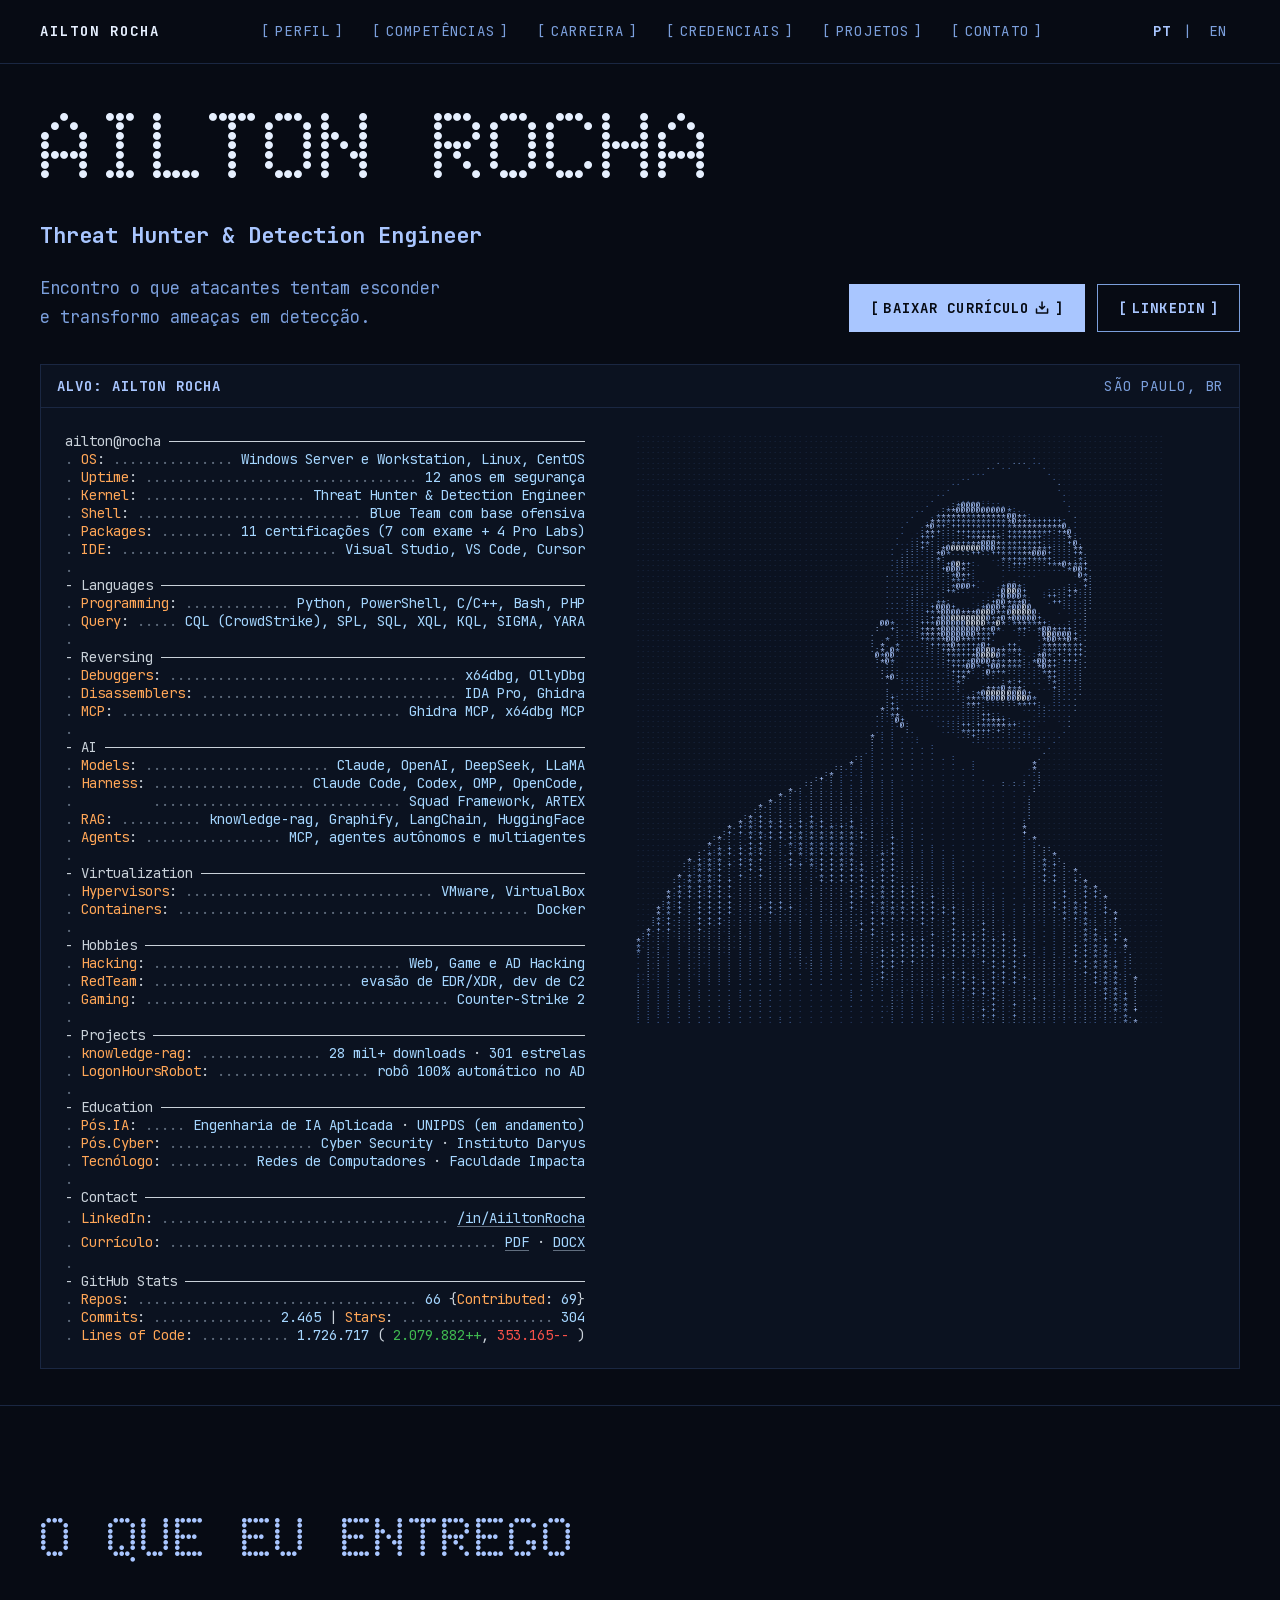
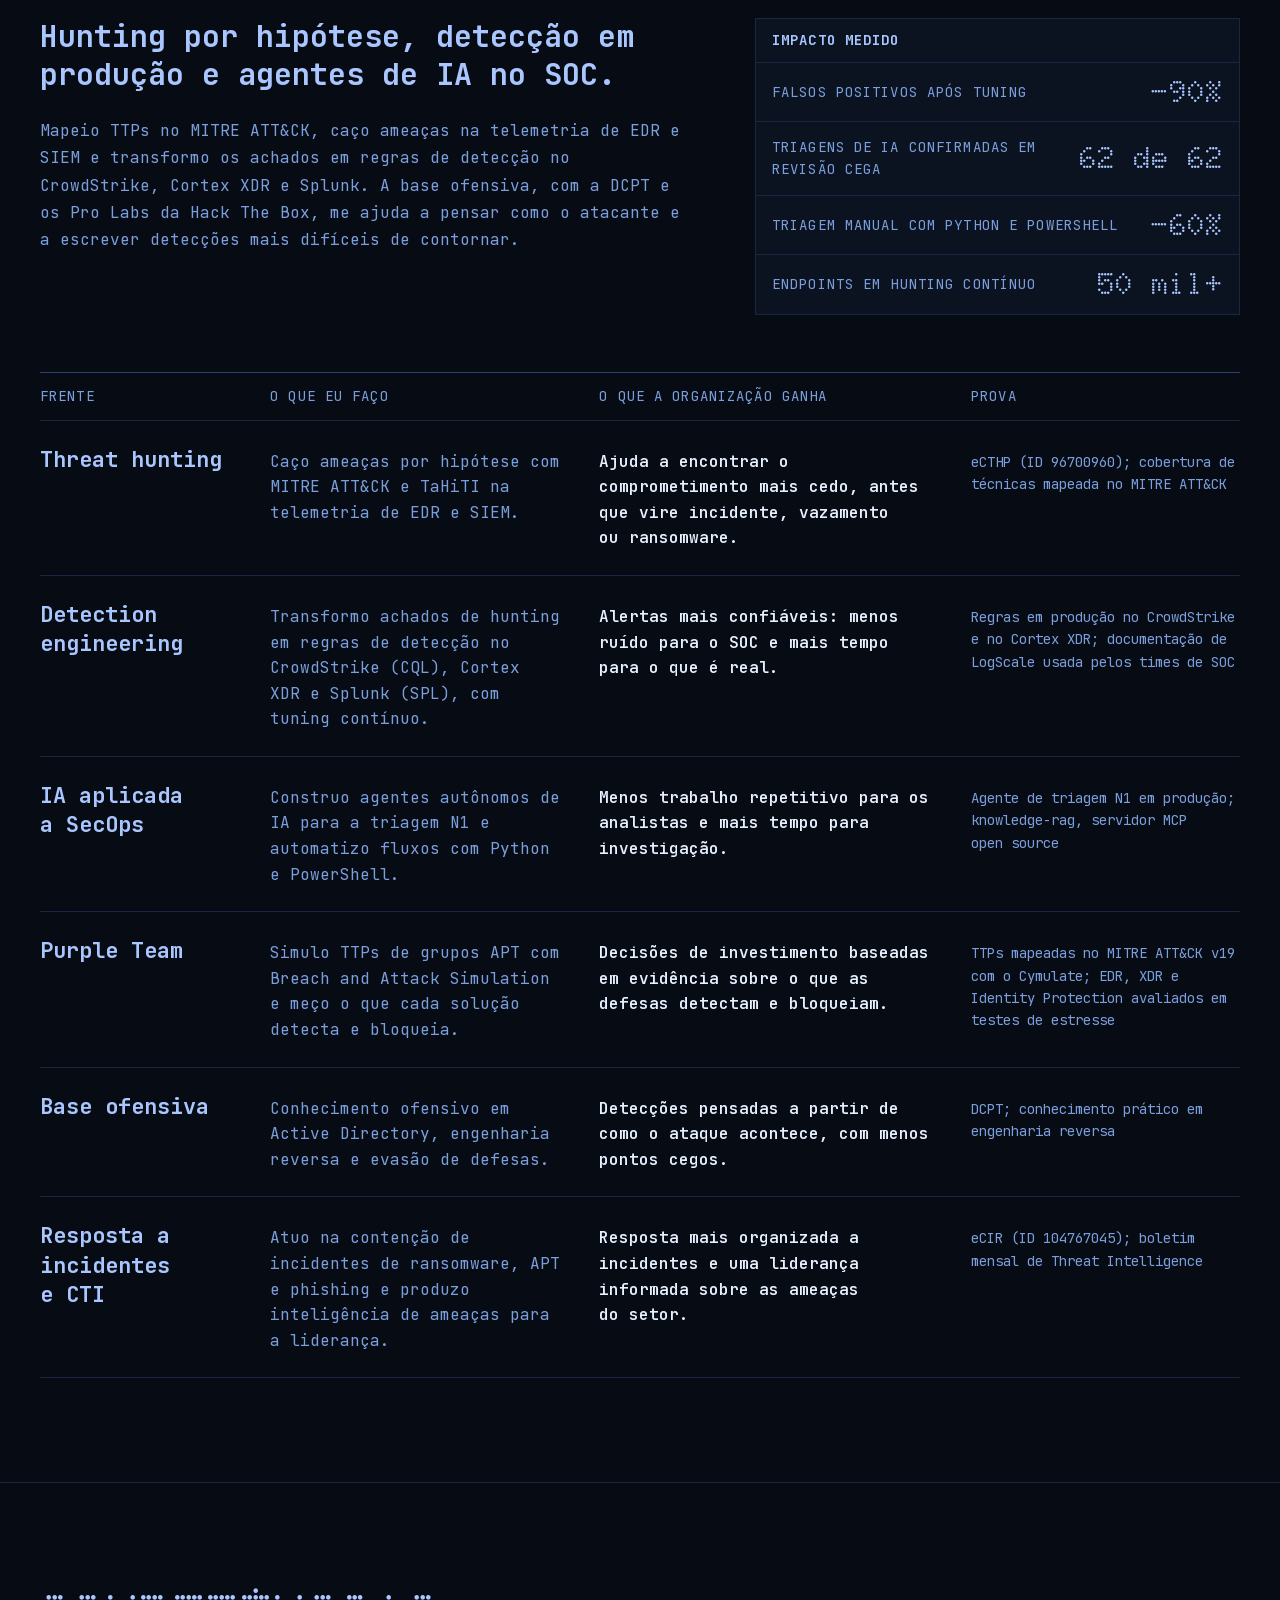
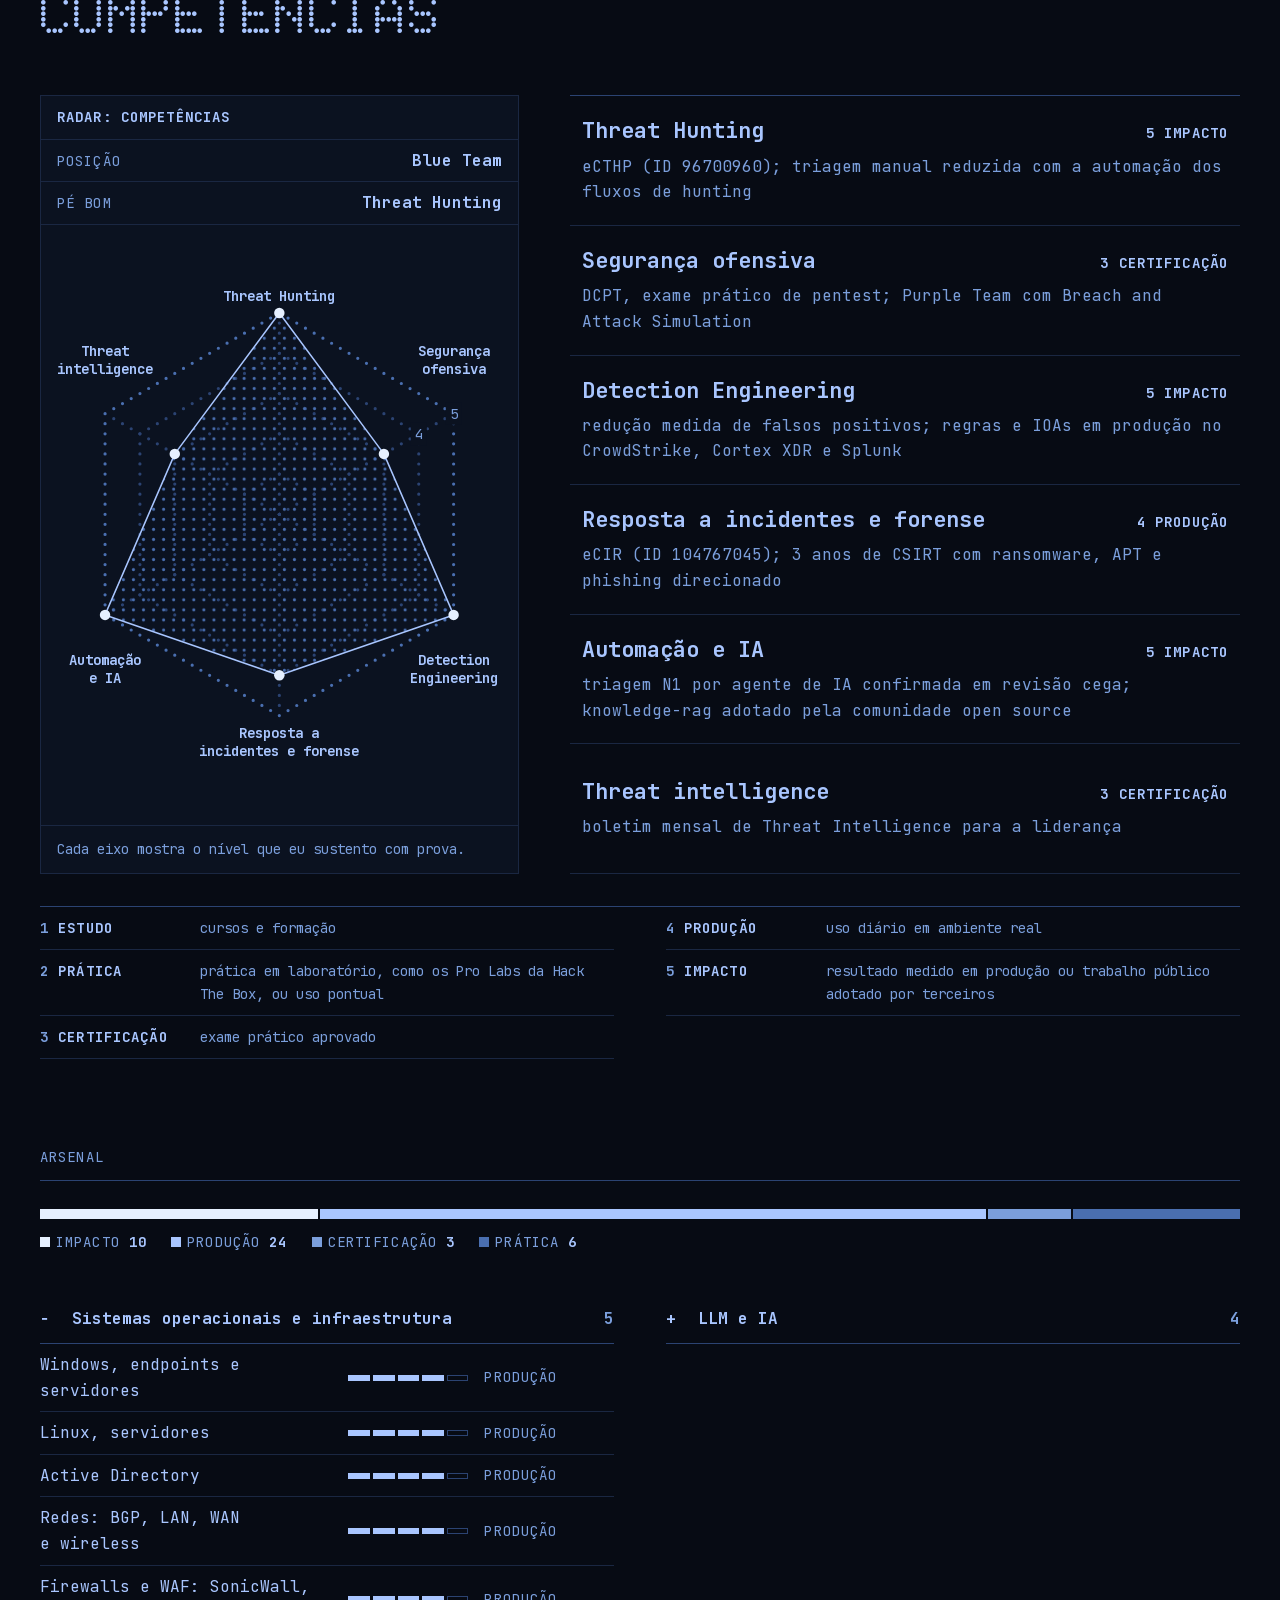
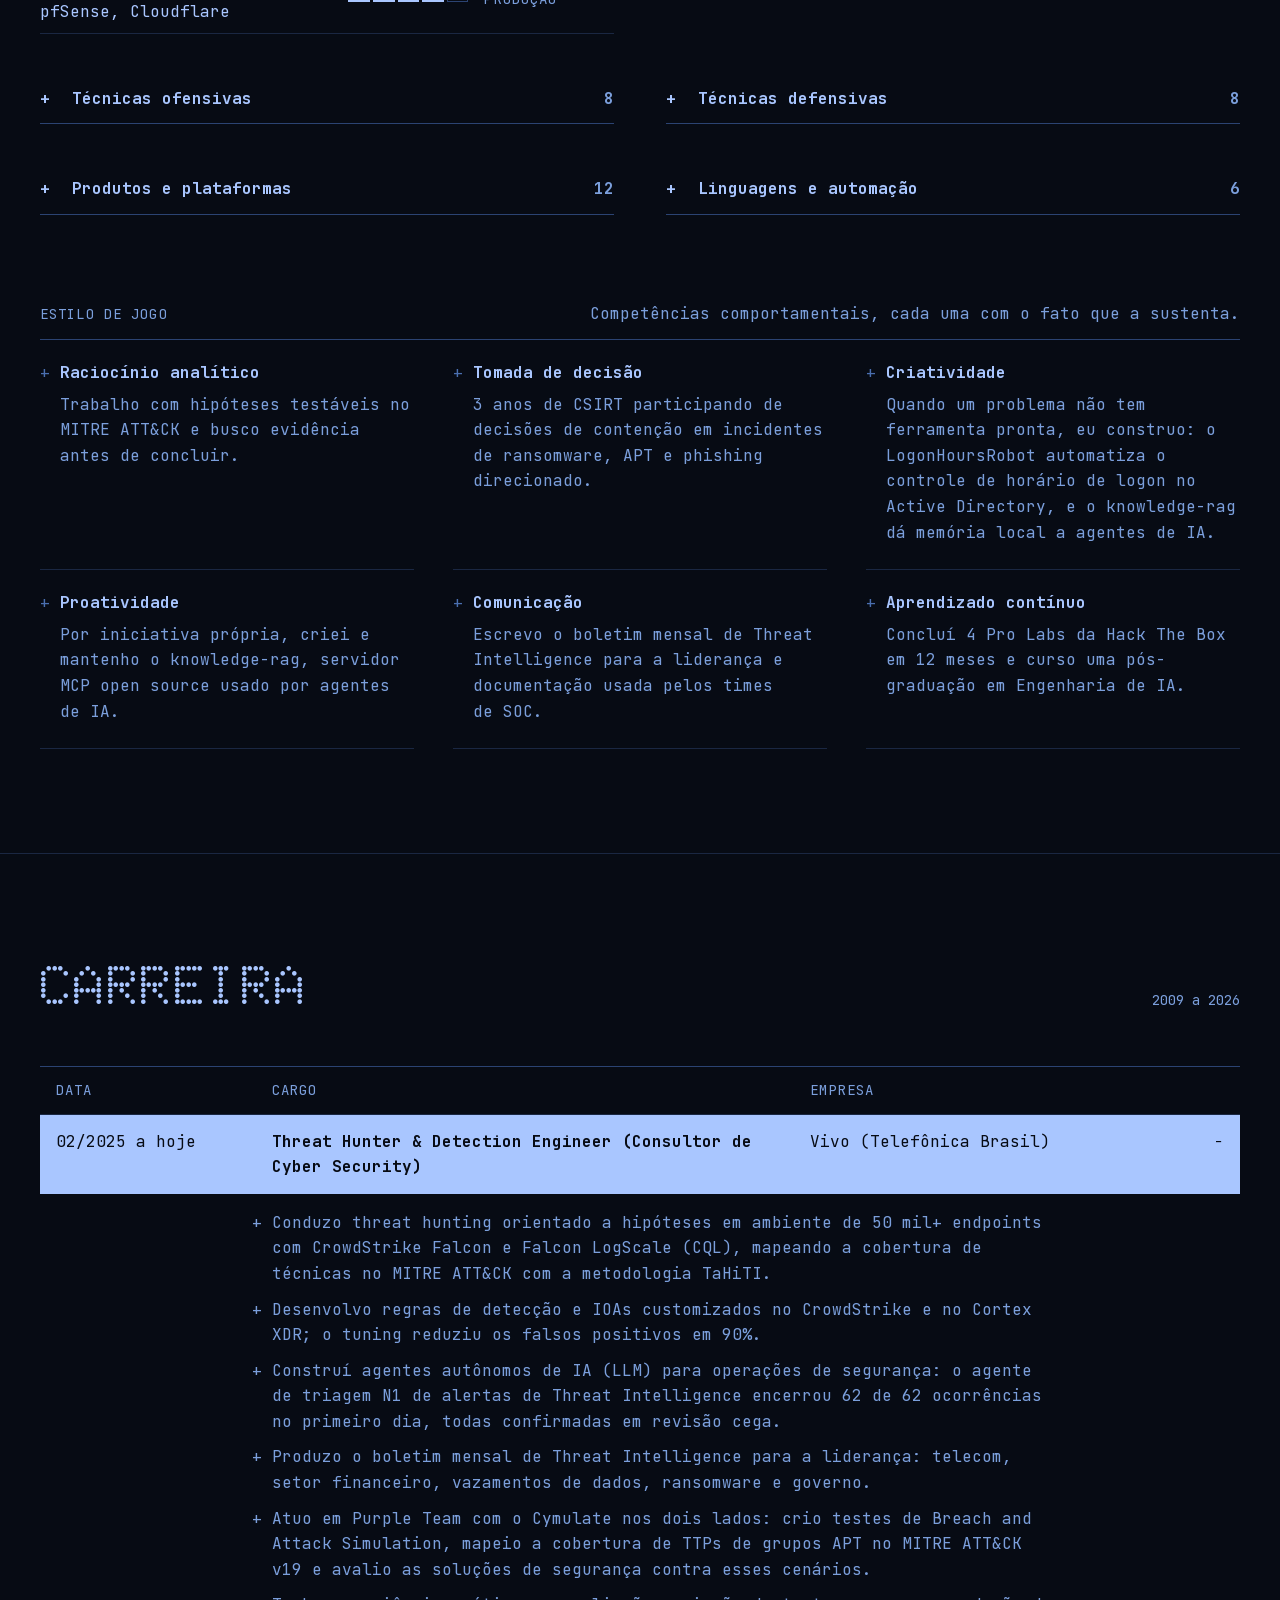
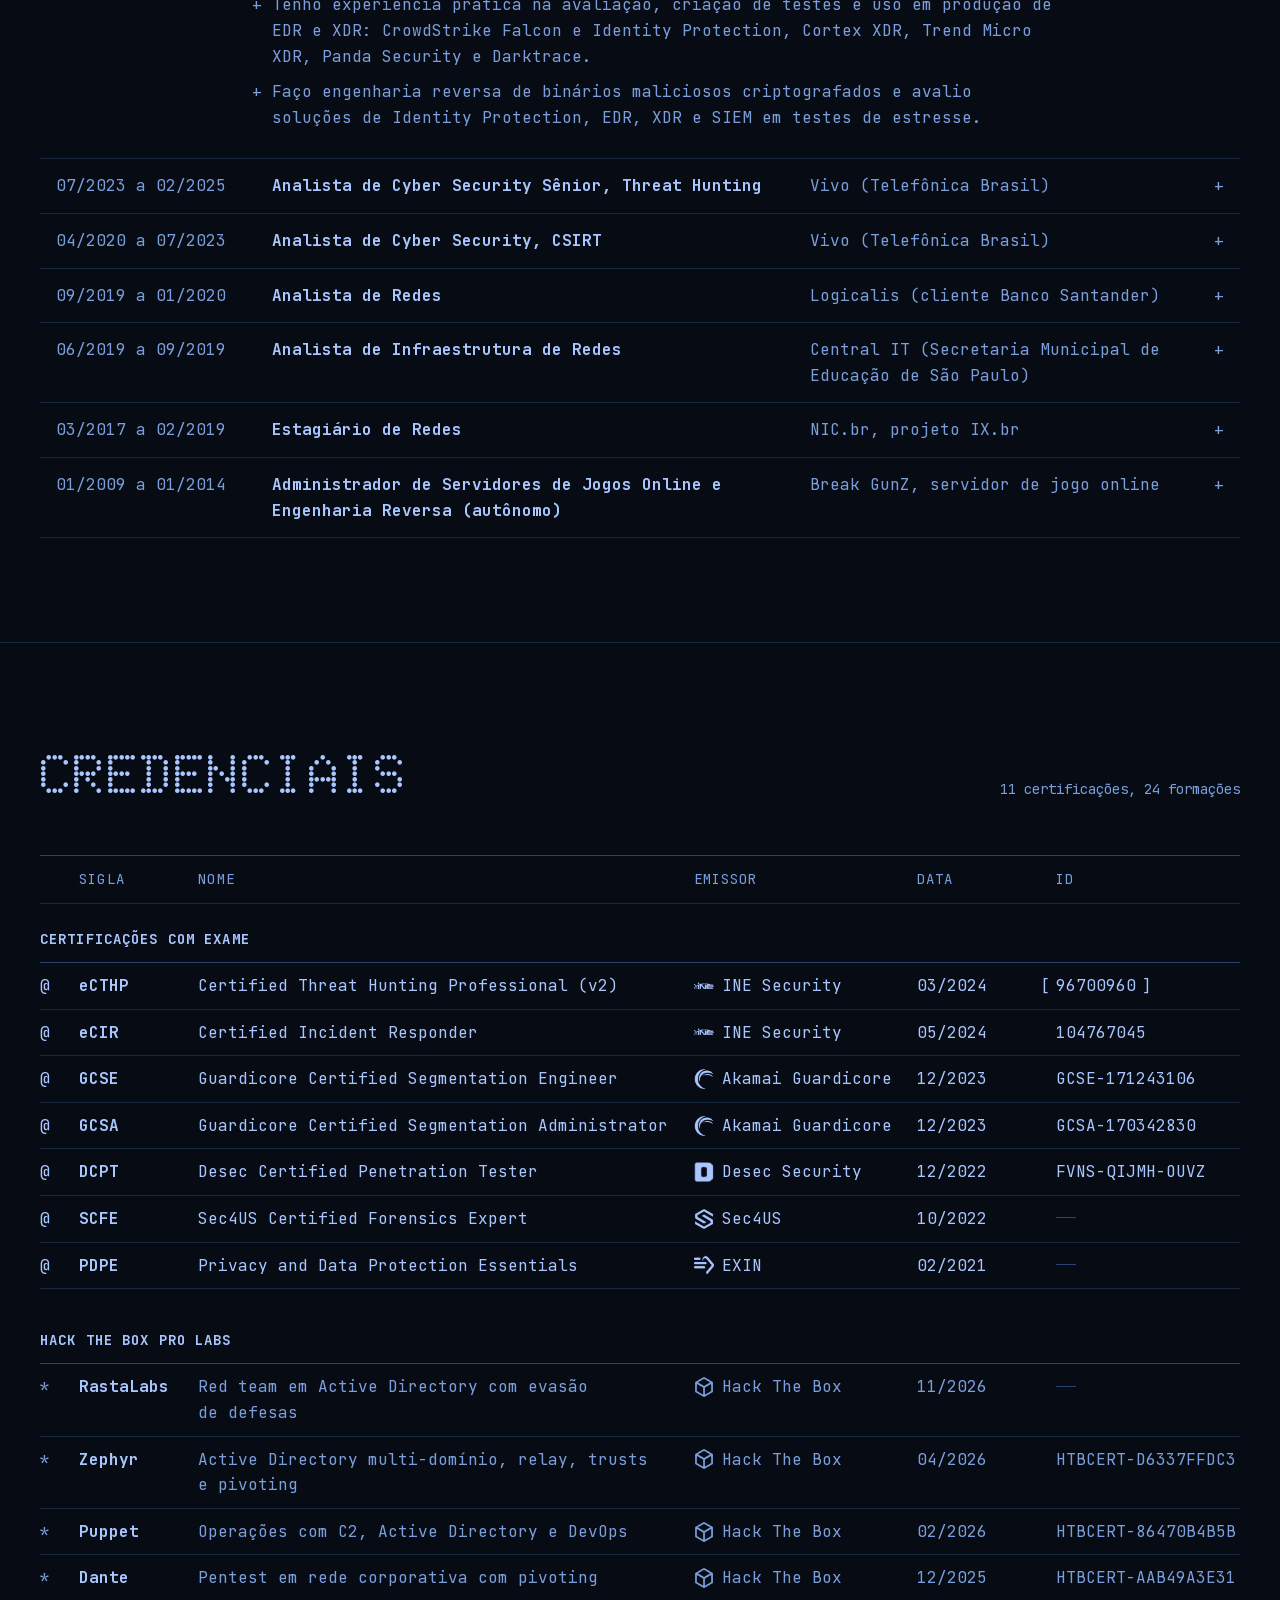
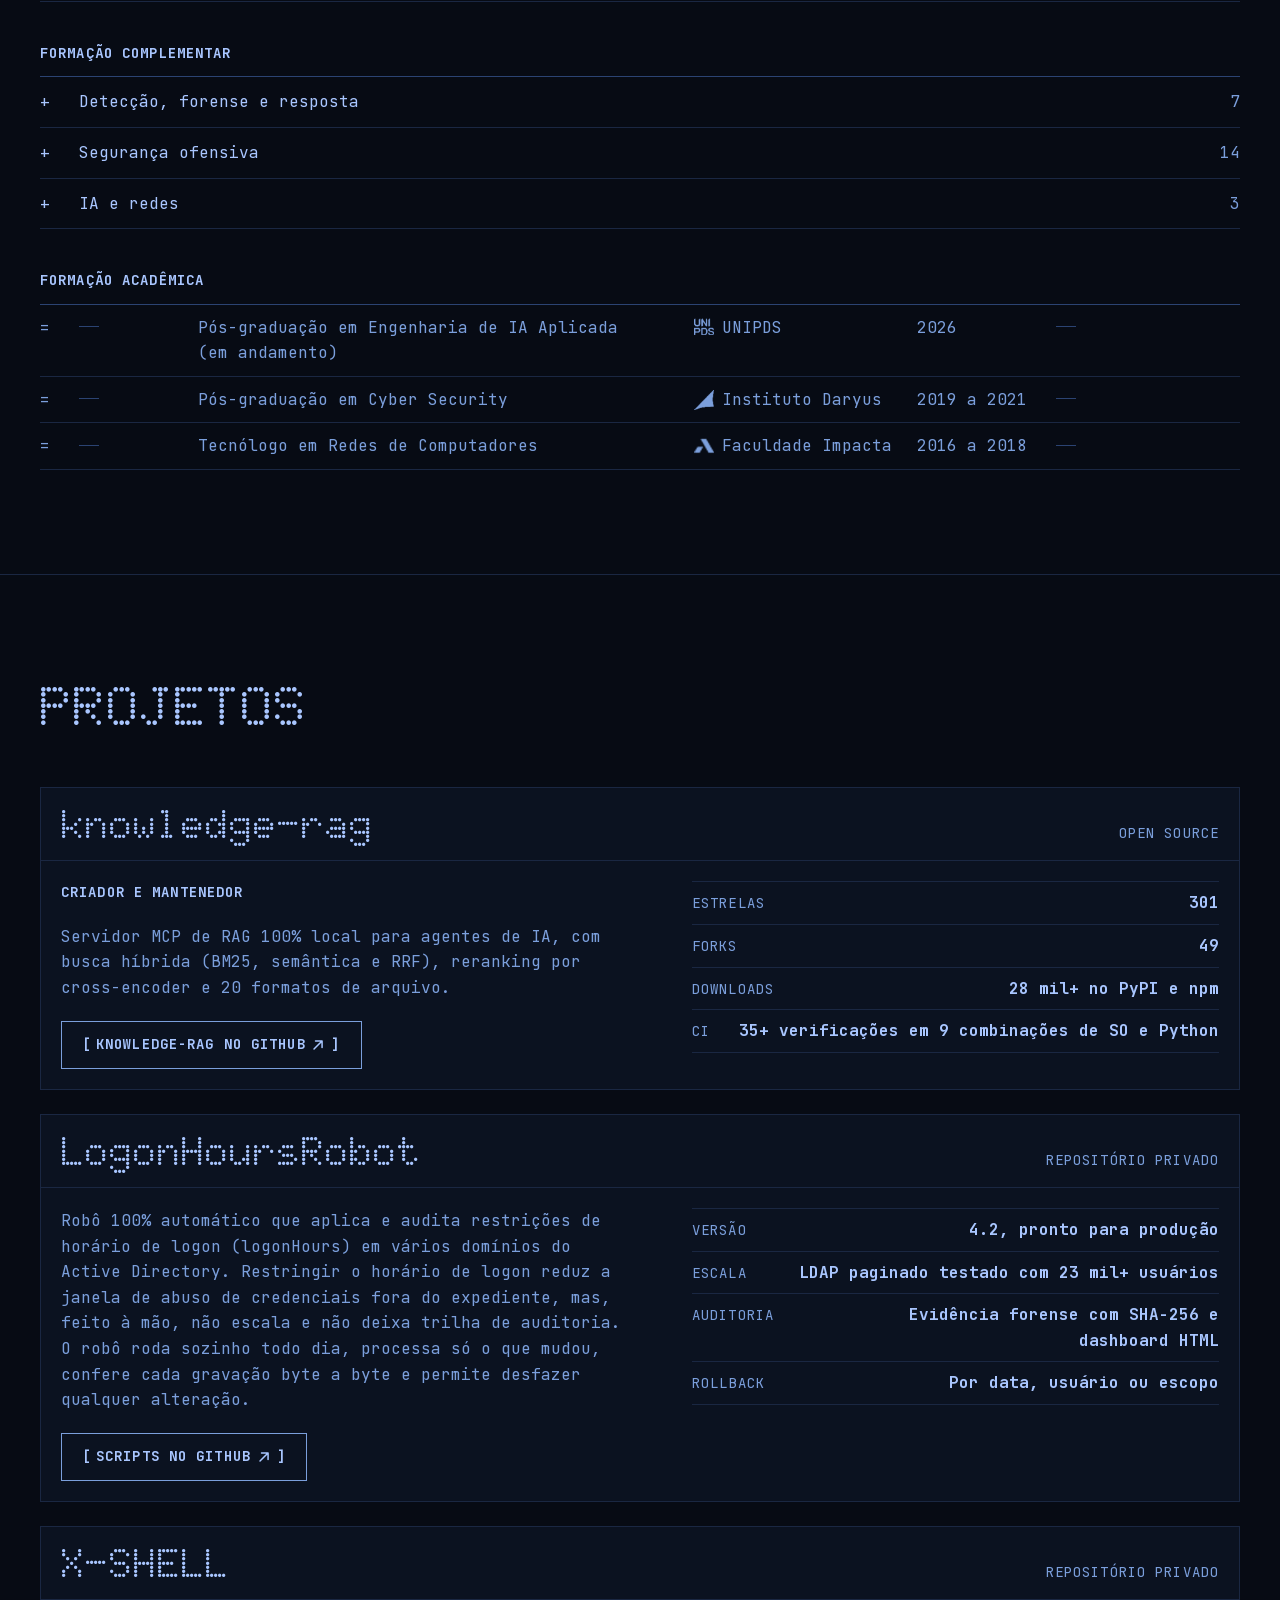
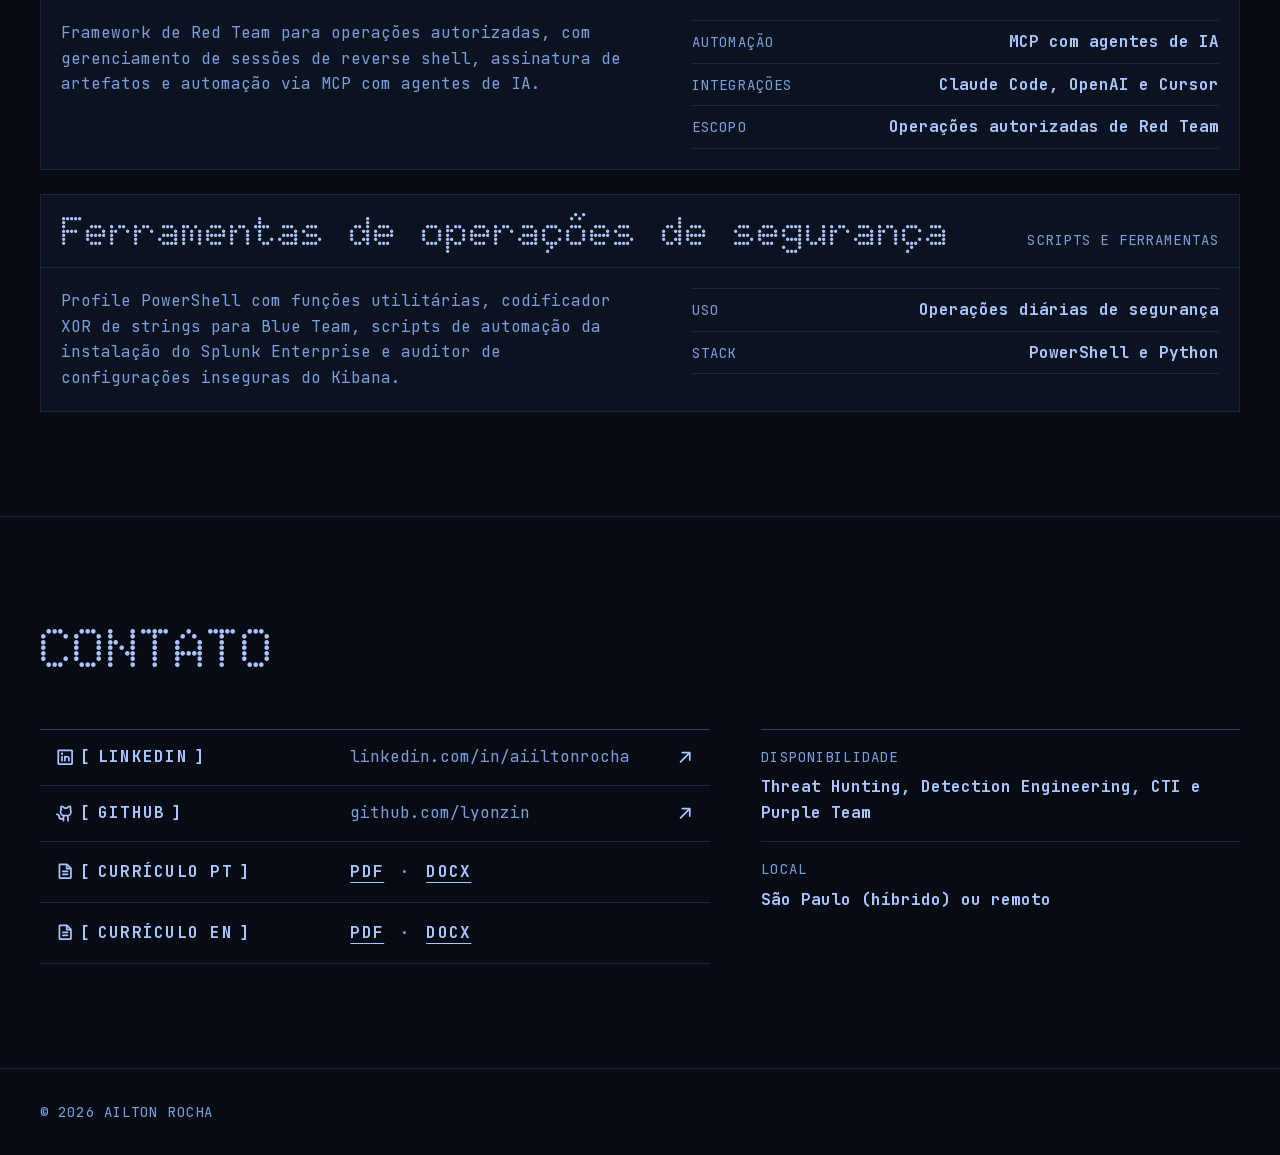
==== commit fe27bb79: "feat: currículos atualizados e radar de competências - CV PT/EN: entram Smart Recon, Web Dev Securit" ====
--- a/index.html
+++ b/index.html
@@ -1,4 +1,4 @@
-<!DOCTYPE html><html lang="pt-BR" class="SmP9FG_variable soDR9a_variable"><head><meta charSet="utf-8"/><meta name="viewport" content="width=device-width, initial-scale=1"/><link rel="preload" href="/_next/static/media/53897e768d329f66.p.3t6q91iet4nsy.woff2" as="font" crossorigin="" type="font/woff2"/><link rel="preload" href="/_next/static/media/fecad25956209f1c-s.p.2wevs-sv5kmpm.woff2" as="font" crossorigin="" type="font/woff2"/><link rel="stylesheet" href="/_next/static/chunks/2yo3gxenkb7-z.css" data-precedence="next"/><link rel="stylesheet" href="/_next/static/chunks/1q2202u15epn6.css" data-precedence="next"/><link rel="preload" as="script" fetchPriority="low" href="/_next/static/chunks/0j1we3cwg31qe.js"/><script src="/_next/static/chunks/16d9m7jc71162.js" async=""></script><script src="/_next/static/chunks/23e6jep2anmtk.js" async=""></script><script src="/_next/static/chunks/turbopack-2u1d16houkiyo.js" async=""></script><script src="/_next/static/chunks/3qfy96eoyh-ek.js" async=""></script><script src="/_next/static/chunks/0442-5-h9fk66.js" async=""></script><meta name="next-size-adjust" content=""/><meta http-equiv="Content-Security-Policy" content="default-src &#x27;self&#x27;; script-src &#x27;self&#x27; &#x27;unsafe-inline&#x27;; style-src &#x27;self&#x27; &#x27;unsafe-inline&#x27;; img-src &#x27;self&#x27; data:; font-src &#x27;self&#x27;; connect-src &#x27;self&#x27; https://raw.githubusercontent.com; object-src &#x27;none&#x27;; base-uri &#x27;none&#x27;; form-action &#x27;none&#x27;"/><meta name="theme-color" content="#070b14"/><meta name="color-scheme" content="dark"/><title>Ailton Rocha | Threat Hunter &amp; Detection Engineer</title><meta name="description" content="Ailton Rocha, Threat Hunter &amp; Detection Engineer em São Paulo: threat hunting, detecção no CrowdStrike e Cortex XDR, CTI, Blue e Red Team, IA no SOC."/><link rel="canonical" href="https://lyonzin.github.io/"/><link rel="alternate" hrefLang="pt-BR" href="https://lyonzin.github.io/"/><link rel="alternate" hrefLang="en" href="https://lyonzin.github.io/en/"/><link rel="alternate" hrefLang="x-default" href="https://lyonzin.github.io/en/"/><meta property="og:title" content="Ailton Rocha | Threat Hunter &amp; Detection Engineer"/><meta property="og:description" content="Ailton Rocha, Threat Hunter &amp; Detection Engineer em São Paulo: threat hunting, detecção no CrowdStrike e Cortex XDR, CTI, Blue e Red Team, IA no SOC."/><meta property="og:url" content="https://lyonzin.github.io/"/><meta property="og:site_name" content="Ailton Rocha"/><meta property="og:locale" content="pt_BR"/><meta property="og:image" content="https://lyonzin.github.io/og.png"/><meta property="og:image:width" content="1200"/><meta property="og:image:height" content="630"/><meta property="og:image:alt" content="Ailton Rocha, Threat Hunter &amp; Detection Engineer, com o retrato desenhado em pontos azuis sobre fundo escuro."/><meta property="og:locale:alternate" content="en_US"/><meta property="og:type" content="profile"/><meta property="profile:first_name" content="Ailton"/><meta property="profile:last_name" content="Rocha"/><meta property="profile:username" content="lyonzin"/><meta name="twitter:card" content="summary_large_image"/><meta name="twitter:title" content="Ailton Rocha | Threat Hunter &amp; Detection Engineer"/><meta name="twitter:description" content="Ailton Rocha, Threat Hunter &amp; Detection Engineer em São Paulo: threat hunting, detecção no CrowdStrike e Cortex XDR, CTI, Blue e Red Team, IA no SOC."/><meta name="twitter:image" content="https://lyonzin.github.io/og.png"/><meta name="twitter:image:alt" content="Ailton Rocha, Threat Hunter &amp; Detection Engineer, com o retrato desenhado em pontos azuis sobre fundo escuro."/><link rel="icon" href="/favicon.svg" type="image/svg+xml"/><link rel="icon" href="/favicon.ico" sizes="16x16 32x32 48x48"/><link rel="apple-touch-icon" href="/apple-touch-icon.png"/><script src="/_next/static/chunks/0cz1d0mv5g_q7.js" noModule=""></script></head><body><div hidden=""><!--$--><!--/$--></div><a class="skip-link" href="#main">Pular para o conteúdo</a><header class="hBw1pG_bar"><a class="hBw1pG_wordmark" href="#top"><span class="hBw1pG_full">Ailton Rocha</span><span class="hBw1pG_short" aria-hidden="true">AR</span></a><nav class="hBw1pG_nav" aria-label="Seções"><ul><li><a href="#perfil"><span class="bracket bracket-open" aria-hidden="true">[</span>Perfil<span class="bracket bracket-close" aria-hidden="true">]</span></a></li><li><a href="#competencias"><span class="bracket bracket-open" aria-hidden="true">[</span>Competências<span class="bracket bracket-close" aria-hidden="true">]</span></a></li><li><a href="#carreira"><span class="bracket bracket-open" aria-hidden="true">[</span>Carreira<span class="bracket bracket-close" aria-hidden="true">]</span></a></li><li><a href="#credenciais"><span class="bracket bracket-open" aria-hidden="true">[</span>Credenciais<span class="bracket bracket-close" aria-hidden="true">]</span></a></li><li><a href="#projetos"><span class="bracket bracket-open" aria-hidden="true">[</span>Projetos<span class="bracket bracket-close" aria-hidden="true">]</span></a></li><li><a href="#contato"><span class="bracket bracket-open" aria-hidden="true">[</span>Contato<span class="bracket bracket-close" aria-hidden="true">]</span></a></li></ul></nav><nav class="hBw1pG_lang" aria-label="Idioma"><span aria-current="page">PT</span><span class="hBw1pG_divider" aria-hidden="true">|</span><a href="/en/" hrefLang="en" lang="en">EN<span class="sr-only"> (<!-- -->English<!-- -->)</span></a></nav></header><main id="main"><section class="ZARIfG_hero" aria-labelledby="hero-title"><div class="ZARIfG_intro"><h1 id="hero-title" class="ZARIfG_name"><span>Ailton</span> <span>Rocha</span><span class="sr-only">, </span><span class="ZARIfG_role">Threat Hunter &amp; Detection Engineer</span></h1><p class="ZARIfG_anchor">Encontro o que atacantes tentam esconder e transformo ameaças em detecção.</p><div class="ZARIfG_actions"><a class="btn btn-primary" href="/cv/Ailton-Rocha-Threat-Hunter-Detection-Engineer-PT.pdf" download="" type="application/pdf"><span class="bracket bracket-open" aria-hidden="true">[</span>Baixar currículo<svg xmlns="http://www.w3.org/2000/svg" width="1em" height="1em" fill="currentColor" viewBox="0 0 256 256" aria-hidden="true"><path d="M228,144v64a12,12,0,0,1-12,12H40a12,12,0,0,1-12-12V144a12,12,0,0,1,24,0v52H204V144a12,12,0,0,1,24,0Zm-108.49,8.49a12,12,0,0,0,17,0l40-40a12,12,0,0,0-17-17L140,115V32a12,12,0,0,0-24,0v83L96.49,95.51a12,12,0,0,0-17,17Z"></path></svg><span class="bracket bracket-close" aria-hidden="true">]</span></a><a class="btn btn-outline" href="https://www.linkedin.com/in/aiiltonrocha/"><span class="bracket bracket-open" aria-hidden="true">[</span>LinkedIn<span class="bracket bracket-close" aria-hidden="true">]</span></a></div></div><div class="ZARIfG_card"><div class="ZARIfG_panelBar"><p class="ZARIfG_target">Alvo: Ailton Rocha</p><p>São Paulo, BR</p></div><div class="ZARIfG_cardBody"><div class="_8lw4mG_neofetch ZARIfG_fetch"><p class="_8lw4mG_header"><span>ailton@rocha</span><span class="_8lw4mG_rule" aria-hidden="true"></span></p><dl><div class="_8lw4mG_row"><dt><span class="_8lw4mG_mark" aria-hidden="true"></span><span><span class="_8lw4mG_key">OS</span>:</span><span class="_8lw4mG_leader" aria-hidden="true"></span></dt><dd><span class="_8lw4mG_chunk">Windows Server e Workstation,</span> <span class="_8lw4mG_chunk">Linux, CentOS</span></dd></div><div class="_8lw4mG_row"><dt><span class="_8lw4mG_mark" aria-hidden="true"></span><span><span class="_8lw4mG_key">Uptime</span>:</span><span class="_8lw4mG_leader" aria-hidden="true"></span></dt><dd>12 anos em segurança</dd></div><div class="_8lw4mG_row"><dt><span class="_8lw4mG_mark" aria-hidden="true"></span><span><span class="_8lw4mG_key">Kernel</span>:</span><span class="_8lw4mG_leader" aria-hidden="true"></span></dt><dd>Threat Hunter &amp; Detection Engineer</dd></div><div class="_8lw4mG_row"><dt><span class="_8lw4mG_mark" aria-hidden="true"></span><span><span class="_8lw4mG_key">Shell</span>:</span><span class="_8lw4mG_leader" aria-hidden="true"></span></dt><dd>Blue Team com base ofensiva</dd></div><div class="_8lw4mG_row"><dt><span class="_8lw4mG_mark" aria-hidden="true"></span><span><span class="_8lw4mG_key">Packages</span>:</span><span class="_8lw4mG_leader" aria-hidden="true"></span></dt><dd><span class="_8lw4mG_chunk">11 certificações</span> <span class="_8lw4mG_chunk">(7 com exame + 4 Pro Labs)</span></dd></div><div class="_8lw4mG_row"><dt><span class="_8lw4mG_mark" aria-hidden="true"></span><span><span class="_8lw4mG_key">IDE</span>:</span><span class="_8lw4mG_leader" aria-hidden="true"></span></dt><dd>Visual Studio, VS Code, Cursor</dd></div></dl><p class="_8lw4mG_blank" aria-hidden="true"></p><p class="_8lw4mG_header"><span><span aria-hidden="true">-</span> <!-- -->Languages</span><span class="_8lw4mG_rule" aria-hidden="true"></span></p><dl><div class="_8lw4mG_row"><dt><span class="_8lw4mG_mark" aria-hidden="true"></span><span><span class="_8lw4mG_key">Programming</span>:</span><span class="_8lw4mG_leader" aria-hidden="true"></span></dt><dd><span class="_8lw4mG_chunk">Python,</span> <span class="_8lw4mG_chunk">PowerShell,</span> <span class="_8lw4mG_chunk">C/C++,</span> <span class="_8lw4mG_chunk">Bash,</span> <span class="_8lw4mG_chunk">PHP</span></dd></div><div class="_8lw4mG_row"><dt><span class="_8lw4mG_mark" aria-hidden="true"></span><span><span class="_8lw4mG_key">Query</span>:</span><span class="_8lw4mG_leader" aria-hidden="true"></span></dt><dd><span class="_8lw4mG_chunk">CQL (CrowdStrike),</span> <span class="_8lw4mG_chunk">SPL,</span> <span class="_8lw4mG_chunk">SQL,</span> <span class="_8lw4mG_chunk">XQL,</span> <span class="_8lw4mG_chunk">KQL,</span> <span class="_8lw4mG_chunk">SIGMA,</span> <span class="_8lw4mG_chunk">YARA</span></dd></div></dl><p class="_8lw4mG_blank" aria-hidden="true"></p><p class="_8lw4mG_header"><span><span aria-hidden="true">-</span> <!-- -->Reversing</span><span class="_8lw4mG_rule" aria-hidden="true"></span></p><dl><div class="_8lw4mG_row"><dt><span class="_8lw4mG_mark" aria-hidden="true"></span><span><span class="_8lw4mG_key">Debuggers</span>:</span><span class="_8lw4mG_leader" aria-hidden="true"></span></dt><dd>x64dbg, OllyDbg</dd></div><div class="_8lw4mG_row"><dt><span class="_8lw4mG_mark" aria-hidden="true"></span><span><span class="_8lw4mG_key">Disassemblers</span>:</span><span class="_8lw4mG_leader" aria-hidden="true"></span></dt><dd>IDA Pro, Ghidra</dd></div><div class="_8lw4mG_row"><dt><span class="_8lw4mG_mark" aria-hidden="true"></span><span><span class="_8lw4mG_key">MCP</span>:</span><span class="_8lw4mG_leader" aria-hidden="true"></span></dt><dd>Ghidra MCP, x64dbg MCP</dd></div></dl><p class="_8lw4mG_blank" aria-hidden="true"></p><p class="_8lw4mG_header"><span><span aria-hidden="true">-</span> <!-- -->AI</span><span class="_8lw4mG_rule" aria-hidden="true"></span></p><dl><div class="_8lw4mG_row"><dt><span class="_8lw4mG_mark" aria-hidden="true"></span><span><span class="_8lw4mG_key">Models</span>:</span><span class="_8lw4mG_leader" aria-hidden="true"></span></dt><dd>Claude, OpenAI, DeepSeek, LLaMA</dd></div><div class="_8lw4mG_continued"><dt><span class="_8lw4mG_mark" aria-hidden="true"></span><span><span class="_8lw4mG_key">Harness</span>:</span></dt><dd><span class="_8lw4mG_valueLine"><span class="_8lw4mG_leader" aria-hidden="true"></span><span class="_8lw4mG_valueText"><span class="_8lw4mG_chunk">Claude Code,</span> <span class="_8lw4mG_chunk">Codex,</span> <span class="_8lw4mG_chunk">OMP,</span> <span class="_8lw4mG_chunk">OpenCode,</span></span></span><span class="_8lw4mG_valueLine"><span class="_8lw4mG_leader" aria-hidden="true"></span><span class="_8lw4mG_valueText"><span class="_8lw4mG_chunk">Squad Framework,</span> <span class="_8lw4mG_chunk">ARTEX</span></span></span></dd></div><div class="_8lw4mG_row"><dt><span class="_8lw4mG_mark" aria-hidden="true"></span><span><span class="_8lw4mG_key">RAG</span>:</span><span class="_8lw4mG_leader" aria-hidden="true"></span></dt><dd><span class="_8lw4mG_chunk">knowledge-rag,</span> <span class="_8lw4mG_chunk">Graphify,</span> <span class="_8lw4mG_chunk">LangChain,</span> <span class="_8lw4mG_chunk">HuggingFace</span></dd></div><div class="_8lw4mG_row"><dt><span class="_8lw4mG_mark" aria-hidden="true"></span><span><span class="_8lw4mG_key">Agents</span>:</span><span class="_8lw4mG_leader" aria-hidden="true"></span></dt><dd>MCP, agentes autônomos e multiagentes</dd></div></dl><p class="_8lw4mG_blank" aria-hidden="true"></p><p class="_8lw4mG_header"><span><span aria-hidden="true">-</span> <!-- -->Virtualization</span><span class="_8lw4mG_rule" aria-hidden="true"></span></p><dl><div class="_8lw4mG_row"><dt><span class="_8lw4mG_mark" aria-hidden="true"></span><span><span class="_8lw4mG_key">Hypervisors</span>:</span><span class="_8lw4mG_leader" aria-hidden="true"></span></dt><dd>VMware, VirtualBox</dd></div><div class="_8lw4mG_row"><dt><span class="_8lw4mG_mark" aria-hidden="true"></span><span><span class="_8lw4mG_key">Containers</span>:</span><span class="_8lw4mG_leader" aria-hidden="true"></span></dt><dd>Docker</dd></div></dl><p class="_8lw4mG_blank" aria-hidden="true"></p><p class="_8lw4mG_header"><span><span aria-hidden="true">-</span> <!-- -->Hobbies</span><span class="_8lw4mG_rule" aria-hidden="true"></span></p><dl><div class="_8lw4mG_row"><dt><span class="_8lw4mG_mark" aria-hidden="true"></span><span><span class="_8lw4mG_key">Hacking</span>:</span><span class="_8lw4mG_leader" aria-hidden="true"></span></dt><dd>Web, Game e AD Hacking</dd></div><div class="_8lw4mG_row"><dt><span class="_8lw4mG_mark" aria-hidden="true"></span><span><span class="_8lw4mG_key">RedTeam</span>:</span><span class="_8lw4mG_leader" aria-hidden="true"></span></dt><dd><span class="_8lw4mG_chunk">evasão de EDR/XDR,</span> <span class="_8lw4mG_chunk">dev de C2</span></dd></div><div class="_8lw4mG_row"><dt><span class="_8lw4mG_mark" aria-hidden="true"></span><span><span class="_8lw4mG_key">Gaming</span>:</span><span class="_8lw4mG_leader" aria-hidden="true"></span></dt><dd>Counter-Strike 2</dd></div></dl><p class="_8lw4mG_blank" aria-hidden="true"></p><p class="_8lw4mG_header"><span><span aria-hidden="true">-</span> <!-- -->Projects</span><span class="_8lw4mG_rule" aria-hidden="true"></span></p><dl><div class="_8lw4mG_row"><dt><span class="_8lw4mG_mark" aria-hidden="true"></span><span><span class="_8lw4mG_key">knowledge-rag</span>:</span><span class="_8lw4mG_leader" aria-hidden="true"></span></dt><dd><span class="_8lw4mG_chunk">28 mil+ downloads</span> <span class="_8lw4mG_chunk"><span class="_8lw4mG_text">·</span> 301 estrelas</span></dd></div><div class="_8lw4mG_row"><dt><span class="_8lw4mG_mark" aria-hidden="true"></span><span><span class="_8lw4mG_key">LogonHoursRobot</span>:</span><span class="_8lw4mG_leader" aria-hidden="true"></span></dt><dd>robô 100% automático no AD</dd></div></dl><p class="_8lw4mG_blank" aria-hidden="true"></p><p class="_8lw4mG_header"><span><span aria-hidden="true">-</span> <!-- -->Education</span><span class="_8lw4mG_rule" aria-hidden="true"></span></p><dl><div class="_8lw4mG_row"><dt><span class="_8lw4mG_mark" aria-hidden="true"></span><span><span class="_8lw4mG_key">Pós</span>.<span class="_8lw4mG_key">IA</span>:</span><span class="_8lw4mG_leader" aria-hidden="true"></span></dt><dd><span class="_8lw4mG_chunk">Engenharia de IA Aplicada</span> <span class="_8lw4mG_chunk"><span class="_8lw4mG_text">·</span> UNIPDS (em andamento)</span></dd></div><div class="_8lw4mG_row"><dt><span class="_8lw4mG_mark" aria-hidden="true"></span><span><span class="_8lw4mG_key">Pós</span>.<span class="_8lw4mG_key">Cyber</span>:</span><span class="_8lw4mG_leader" aria-hidden="true"></span></dt><dd><span class="_8lw4mG_chunk">Cyber Security</span> <span class="_8lw4mG_chunk"><span class="_8lw4mG_text">·</span> Instituto Daryus</span></dd></div><div class="_8lw4mG_row"><dt><span class="_8lw4mG_mark" aria-hidden="true"></span><span><span class="_8lw4mG_key">Tecnólogo</span>:</span><span class="_8lw4mG_leader" aria-hidden="true"></span></dt><dd><span class="_8lw4mG_chunk">Redes de Computadores</span> <span class="_8lw4mG_chunk"><span class="_8lw4mG_text">·</span> Faculdade Impacta</span></dd></div></dl><p class="_8lw4mG_blank" aria-hidden="true"></p><p class="_8lw4mG_header"><span><span aria-hidden="true">-</span> <!-- -->Contact</span><span class="_8lw4mG_rule" aria-hidden="true"></span></p><dl class="_8lw4mG_contact"><div class="_8lw4mG_row"><dt><span class="_8lw4mG_mark" aria-hidden="true"></span><span><span class="_8lw4mG_key">LinkedIn</span>:</span><span class="_8lw4mG_leader" aria-hidden="true"></span></dt><dd><a class="_8lw4mG_link" href="https://www.linkedin.com/in/aiiltonrocha/">/in/AiiltonRocha</a></dd></div><div class="_8lw4mG_row"><dt><span class="_8lw4mG_mark" aria-hidden="true"></span><span><span class="_8lw4mG_key">Currículo</span>:</span><span class="_8lw4mG_leader" aria-hidden="true"></span></dt><dd><a class="_8lw4mG_link" href="/cv/Ailton-Rocha-Threat-Hunter-Detection-Engineer-PT.pdf" download="" hrefLang="pt-BR" type="application/pdf">PDF<span class="sr-only"> (<!-- -->Currículo<!-- -->)</span></a><span class="_8lw4mG_text" aria-hidden="true"> · </span><a class="_8lw4mG_link" href="/cv/Ailton-Rocha-Threat-Hunter-Detection-Engineer-PT.docx" download="" hrefLang="pt-BR" type="application/vnd.openxmlformats-officedocument.wordprocessingml.document">DOCX<span class="sr-only"> (<!-- -->Currículo<!-- -->)</span></a></dd></div></dl><p class="_8lw4mG_blank" aria-hidden="true"></p><p class="_8lw4mG_header"><span><span aria-hidden="true">-</span> <!-- -->GitHub Stats</span><span class="_8lw4mG_rule" aria-hidden="true"></span></p><dl class="_8lw4mG_stats"><div class="_8lw4mG_row"><dt><span class="_8lw4mG_mark" aria-hidden="true"></span><span><span class="_8lw4mG_key">Repos</span>:</span><span class="_8lw4mG_leader" aria-hidden="true"></span></dt><dd>66<!-- --> <span class="_8lw4mG_text">{</span><span class="_8lw4mG_key">Contributed</span><span class="_8lw4mG_text">: </span>69<span class="_8lw4mG_text">}</span></dd></div><div class="_8lw4mG_row _8lw4mG_pairStart"><dt><span class="_8lw4mG_mark" aria-hidden="true"></span><span><span class="_8lw4mG_key">Commits</span>:</span><span class="_8lw4mG_leader" aria-hidden="true"></span></dt><dd>2.465</dd></div><div class="_8lw4mG_row _8lw4mG_pairEnd"><dt><span class="_8lw4mG_text" aria-hidden="true">|</span><span><span class="_8lw4mG_key">Stars</span>:</span><span class="_8lw4mG_leader" aria-hidden="true"></span></dt><dd>304</dd></div><div class="_8lw4mG_row"><dt><span class="_8lw4mG_mark" aria-hidden="true"></span><span><span class="_8lw4mG_key">Lines of Code</span>:</span><span class="_8lw4mG_leader" aria-hidden="true"></span></dt><dd>1.726.717<!-- --> <span class="_8lw4mG_text">( </span><span class="_8lw4mG_added">2.079.882<!-- -->++</span><span class="_8lw4mG_text">, </span><span class="_8lw4mG_removed">353.165<!-- -->--</span><span class="_8lw4mG_text"> )</span></dd></div></dl></div><div class="ZARIfG_portrait" data-nosnippet=""><figure class="_3_8iSa_figure" style="--cols:104;--ratio:0.9454545454545454;--pitch:0.75;--advance:0.6"><div class="_3_8iSa_frame"><div class="_3_8iSa_stage" role="img" aria-label="Retrato de Ailton Rocha desenhado em caracteres"><pre class="_3_8iSa_ink-20" aria-hidden="true">........................................................................................................
+<!DOCTYPE html><html lang="pt-BR" class="SmP9FG_variable soDR9a_variable"><head><meta charSet="utf-8"/><meta name="viewport" content="width=device-width, initial-scale=1"/><link rel="preload" href="/_next/static/media/53897e768d329f66.p.3t6q91iet4nsy.woff2" as="font" crossorigin="" type="font/woff2"/><link rel="preload" href="/_next/static/media/fecad25956209f1c-s.p.2wevs-sv5kmpm.woff2" as="font" crossorigin="" type="font/woff2"/><link rel="stylesheet" href="/_next/static/chunks/2yo3gxenkb7-z.css" data-precedence="next"/><link rel="stylesheet" href="/_next/static/chunks/1q2202u15epn6.css" data-precedence="next"/><link rel="preload" as="script" fetchPriority="low" href="/_next/static/chunks/0j1we3cwg31qe.js"/><script src="/_next/static/chunks/16d9m7jc71162.js" async=""></script><script src="/_next/static/chunks/23e6jep2anmtk.js" async=""></script><script src="/_next/static/chunks/turbopack-2u1d16houkiyo.js" async=""></script><script src="/_next/static/chunks/3qfy96eoyh-ek.js" async=""></script><script src="/_next/static/chunks/0442-5-h9fk66.js" async=""></script><meta name="next-size-adjust" content=""/><meta http-equiv="Content-Security-Policy" content="default-src &#x27;self&#x27;; script-src &#x27;self&#x27; &#x27;unsafe-inline&#x27;; style-src &#x27;self&#x27; &#x27;unsafe-inline&#x27;; img-src &#x27;self&#x27; data:; font-src &#x27;self&#x27;; connect-src &#x27;self&#x27; https://raw.githubusercontent.com; object-src &#x27;none&#x27;; base-uri &#x27;none&#x27;; form-action &#x27;none&#x27;"/><meta name="google-site-verification" content="U03f5_lqeEQ4AJa9trzIJXGvuuitxYy3j0FsF-HKnWs"/><meta name="theme-color" content="#070b14"/><meta name="color-scheme" content="dark"/><title>Ailton Rocha | Threat Hunter &amp; Detection Engineer</title><meta name="description" content="Ailton Rocha, Threat Hunter &amp; Detection Engineer em São Paulo: threat hunting, detecção no CrowdStrike e Cortex XDR, CTI, Blue e Red Team, IA no SOC."/><link rel="canonical" href="https://lyonzin.github.io/"/><link rel="alternate" hrefLang="pt-BR" href="https://lyonzin.github.io/"/><link rel="alternate" hrefLang="en" href="https://lyonzin.github.io/en/"/><link rel="alternate" hrefLang="x-default" href="https://lyonzin.github.io/en/"/><meta property="og:title" content="Ailton Rocha | Threat Hunter &amp; Detection Engineer"/><meta property="og:description" content="Ailton Rocha, Threat Hunter &amp; Detection Engineer em São Paulo: threat hunting, detecção no CrowdStrike e Cortex XDR, CTI, Blue e Red Team, IA no SOC."/><meta property="og:url" content="https://lyonzin.github.io/"/><meta property="og:site_name" content="Ailton Rocha"/><meta property="og:locale" content="pt_BR"/><meta property="og:image" content="https://lyonzin.github.io/og.png"/><meta property="og:image:width" content="1200"/><meta property="og:image:height" content="630"/><meta property="og:image:alt" content="Ailton Rocha, Threat Hunter &amp; Detection Engineer, com o retrato desenhado em pontos azuis sobre fundo escuro."/><meta property="og:locale:alternate" content="en_US"/><meta property="og:type" content="profile"/><meta property="profile:first_name" content="Ailton"/><meta property="profile:last_name" content="Rocha"/><meta property="profile:username" content="lyonzin"/><meta name="twitter:card" content="summary_large_image"/><meta name="twitter:title" content="Ailton Rocha | Threat Hunter &amp; Detection Engineer"/><meta name="twitter:description" content="Ailton Rocha, Threat Hunter &amp; Detection Engineer em São Paulo: threat hunting, detecção no CrowdStrike e Cortex XDR, CTI, Blue e Red Team, IA no SOC."/><meta name="twitter:image" content="https://lyonzin.github.io/og.png"/><meta name="twitter:image:alt" content="Ailton Rocha, Threat Hunter &amp; Detection Engineer, com o retrato desenhado em pontos azuis sobre fundo escuro."/><link rel="icon" href="/favicon.svg" type="image/svg+xml"/><link rel="icon" href="/favicon.ico" sizes="16x16 32x32 48x48"/><link rel="apple-touch-icon" href="/apple-touch-icon.png"/><script src="/_next/static/chunks/0cz1d0mv5g_q7.js" noModule=""></script></head><body><div hidden=""><!--$--><!--/$--></div><a class="skip-link" href="#main">Pular para o conteúdo</a><header class="hBw1pG_bar"><a class="hBw1pG_wordmark" href="#top"><span class="hBw1pG_full">Ailton Rocha</span><span class="hBw1pG_short" aria-hidden="true">AR</span></a><nav class="hBw1pG_nav" aria-label="Seções"><ul><li><a href="#perfil"><span class="bracket bracket-open" aria-hidden="true">[</span>Perfil<span class="bracket bracket-close" aria-hidden="true">]</span></a></li><li><a href="#competencias"><span class="bracket bracket-open" aria-hidden="true">[</span>Competências<span class="bracket bracket-close" aria-hidden="true">]</span></a></li><li><a href="#carreira"><span class="bracket bracket-open" aria-hidden="true">[</span>Carreira<span class="bracket bracket-close" aria-hidden="true">]</span></a></li><li><a href="#credenciais"><span class="bracket bracket-open" aria-hidden="true">[</span>Credenciais<span class="bracket bracket-close" aria-hidden="true">]</span></a></li><li><a href="#projetos"><span class="bracket bracket-open" aria-hidden="true">[</span>Projetos<span class="bracket bracket-close" aria-hidden="true">]</span></a></li><li><a href="#contato"><span class="bracket bracket-open" aria-hidden="true">[</span>Contato<span class="bracket bracket-close" aria-hidden="true">]</span></a></li></ul></nav><nav class="hBw1pG_lang" aria-label="Idioma"><span aria-current="page">PT</span><span class="hBw1pG_divider" aria-hidden="true">|</span><a href="/en/" hrefLang="en" lang="en">EN<span class="sr-only"> (<!-- -->English<!-- -->)</span></a></nav></header><main id="main"><section class="ZARIfG_hero" aria-labelledby="hero-title"><div class="ZARIfG_intro"><h1 id="hero-title" class="ZARIfG_name"><span>Ailton</span> <span>Rocha</span><span class="sr-only">, </span><span class="ZARIfG_role">Threat Hunter &amp; Detection Engineer</span></h1><p class="ZARIfG_anchor">Encontro o que atacantes tentam esconder e transformo ameaças em detecção.</p><div class="ZARIfG_actions"><a class="btn btn-primary" href="/cv/Ailton-Rocha-Threat-Hunter-Detection-Engineer-PT.pdf" download="" type="application/pdf"><span class="bracket bracket-open" aria-hidden="true">[</span>Baixar currículo<svg xmlns="http://www.w3.org/2000/svg" width="1em" height="1em" fill="currentColor" viewBox="0 0 256 256" aria-hidden="true"><path d="M228,144v64a12,12,0,0,1-12,12H40a12,12,0,0,1-12-12V144a12,12,0,0,1,24,0v52H204V144a12,12,0,0,1,24,0Zm-108.49,8.49a12,12,0,0,0,17,0l40-40a12,12,0,0,0-17-17L140,115V32a12,12,0,0,0-24,0v83L96.49,95.51a12,12,0,0,0-17,17Z"></path></svg><span class="bracket bracket-close" aria-hidden="true">]</span></a><a class="btn btn-outline" href="https://www.linkedin.com/in/aiiltonrocha/"><span class="bracket bracket-open" aria-hidden="true">[</span>LinkedIn<span class="bracket bracket-close" aria-hidden="true">]</span></a></div></div><div class="ZARIfG_card"><div class="ZARIfG_panelBar"><p class="ZARIfG_target">Alvo: Ailton Rocha</p><p>São Paulo, BR</p></div><div class="ZARIfG_cardBody"><div class="_8lw4mG_neofetch ZARIfG_fetch"><p class="_8lw4mG_header"><span>ailton@rocha</span><span class="_8lw4mG_rule" aria-hidden="true"></span></p><dl><div class="_8lw4mG_row"><dt><span class="_8lw4mG_mark" aria-hidden="true"></span><span><span class="_8lw4mG_key">OS</span>:</span><span class="_8lw4mG_leader" aria-hidden="true"></span></dt><dd><span class="_8lw4mG_chunk">Windows Server e Workstation,</span> <span class="_8lw4mG_chunk">Linux, CentOS</span></dd></div><div class="_8lw4mG_row"><dt><span class="_8lw4mG_mark" aria-hidden="true"></span><span><span class="_8lw4mG_key">Uptime</span>:</span><span class="_8lw4mG_leader" aria-hidden="true"></span></dt><dd>12 anos em segurança</dd></div><div class="_8lw4mG_row"><dt><span class="_8lw4mG_mark" aria-hidden="true"></span><span><span class="_8lw4mG_key">Kernel</span>:</span><span class="_8lw4mG_leader" aria-hidden="true"></span></dt><dd>Threat Hunter &amp; Detection Engineer</dd></div><div class="_8lw4mG_row"><dt><span class="_8lw4mG_mark" aria-hidden="true"></span><span><span class="_8lw4mG_key">Shell</span>:</span><span class="_8lw4mG_leader" aria-hidden="true"></span></dt><dd>Blue Team com base ofensiva</dd></div><div class="_8lw4mG_row"><dt><span class="_8lw4mG_mark" aria-hidden="true"></span><span><span class="_8lw4mG_key">Packages</span>:</span><span class="_8lw4mG_leader" aria-hidden="true"></span></dt><dd><span class="_8lw4mG_chunk">11 certificações</span> <span class="_8lw4mG_chunk">(7 com exame + 4 Pro Labs)</span></dd></div><div class="_8lw4mG_row"><dt><span class="_8lw4mG_mark" aria-hidden="true"></span><span><span class="_8lw4mG_key">IDE</span>:</span><span class="_8lw4mG_leader" aria-hidden="true"></span></dt><dd>Visual Studio, VS Code, Cursor</dd></div></dl><p class="_8lw4mG_blank" aria-hidden="true"></p><p class="_8lw4mG_header"><span><span aria-hidden="true">-</span> <!-- -->Languages</span><span class="_8lw4mG_rule" aria-hidden="true"></span></p><dl><div class="_8lw4mG_row"><dt><span class="_8lw4mG_mark" aria-hidden="true"></span><span><span class="_8lw4mG_key">Programming</span>:</span><span class="_8lw4mG_leader" aria-hidden="true"></span></dt><dd><span class="_8lw4mG_chunk">Python,</span> <span class="_8lw4mG_chunk">PowerShell,</span> <span class="_8lw4mG_chunk">C/C++,</span> <span class="_8lw4mG_chunk">Bash,</span> <span class="_8lw4mG_chunk">PHP</span></dd></div><div class="_8lw4mG_row"><dt><span class="_8lw4mG_mark" aria-hidden="true"></span><span><span class="_8lw4mG_key">Query</span>:</span><span class="_8lw4mG_leader" aria-hidden="true"></span></dt><dd><span class="_8lw4mG_chunk">CQL (CrowdStrike),</span> <span class="_8lw4mG_chunk">SPL,</span> <span class="_8lw4mG_chunk">SQL,</span> <span class="_8lw4mG_chunk">XQL,</span> <span class="_8lw4mG_chunk">KQL,</span> <span class="_8lw4mG_chunk">SIGMA,</span> <span class="_8lw4mG_chunk">YARA</span></dd></div></dl><p class="_8lw4mG_blank" aria-hidden="true"></p><p class="_8lw4mG_header"><span><span aria-hidden="true">-</span> <!-- -->Reversing</span><span class="_8lw4mG_rule" aria-hidden="true"></span></p><dl><div class="_8lw4mG_row"><dt><span class="_8lw4mG_mark" aria-hidden="true"></span><span><span class="_8lw4mG_key">Debuggers</span>:</span><span class="_8lw4mG_leader" aria-hidden="true"></span></dt><dd>x64dbg, OllyDbg</dd></div><div class="_8lw4mG_row"><dt><span class="_8lw4mG_mark" aria-hidden="true"></span><span><span class="_8lw4mG_key">Disassemblers</span>:</span><span class="_8lw4mG_leader" aria-hidden="true"></span></dt><dd>IDA Pro, Ghidra</dd></div><div class="_8lw4mG_row"><dt><span class="_8lw4mG_mark" aria-hidden="true"></span><span><span class="_8lw4mG_key">MCP</span>:</span><span class="_8lw4mG_leader" aria-hidden="true"></span></dt><dd>Ghidra MCP, x64dbg MCP</dd></div></dl><p class="_8lw4mG_blank" aria-hidden="true"></p><p class="_8lw4mG_header"><span><span aria-hidden="true">-</span> <!-- -->AI</span><span class="_8lw4mG_rule" aria-hidden="true"></span></p><dl><div class="_8lw4mG_row"><dt><span class="_8lw4mG_mark" aria-hidden="true"></span><span><span class="_8lw4mG_key">Models</span>:</span><span class="_8lw4mG_leader" aria-hidden="true"></span></dt><dd>Claude, OpenAI, DeepSeek, LLaMA</dd></div><div class="_8lw4mG_continued"><dt><span class="_8lw4mG_mark" aria-hidden="true"></span><span><span class="_8lw4mG_key">Harness</span>:</span></dt><dd><span class="_8lw4mG_valueLine"><span class="_8lw4mG_leader" aria-hidden="true"></span><span class="_8lw4mG_valueText"><span class="_8lw4mG_chunk">Claude Code,</span> <span class="_8lw4mG_chunk">Codex,</span> <span class="_8lw4mG_chunk">OMP,</span> <span class="_8lw4mG_chunk">OpenCode,</span></span></span><span class="_8lw4mG_valueLine"><span class="_8lw4mG_leader" aria-hidden="true"></span><span class="_8lw4mG_valueText"><span class="_8lw4mG_chunk">Squad Framework,</span> <span class="_8lw4mG_chunk">ARTEX</span></span></span></dd></div><div class="_8lw4mG_row"><dt><span class="_8lw4mG_mark" aria-hidden="true"></span><span><span class="_8lw4mG_key">RAG</span>:</span><span class="_8lw4mG_leader" aria-hidden="true"></span></dt><dd><span class="_8lw4mG_chunk">knowledge-rag,</span> <span class="_8lw4mG_chunk">Graphify,</span> <span class="_8lw4mG_chunk">LangChain,</span> <span class="_8lw4mG_chunk">HuggingFace</span></dd></div><div class="_8lw4mG_row"><dt><span class="_8lw4mG_mark" aria-hidden="true"></span><span><span class="_8lw4mG_key">Agents</span>:</span><span class="_8lw4mG_leader" aria-hidden="true"></span></dt><dd>MCP, agentes autônomos e multiagentes</dd></div></dl><p class="_8lw4mG_blank" aria-hidden="true"></p><p class="_8lw4mG_header"><span><span aria-hidden="true">-</span> <!-- -->Virtualization</span><span class="_8lw4mG_rule" aria-hidden="true"></span></p><dl><div class="_8lw4mG_row"><dt><span class="_8lw4mG_mark" aria-hidden="true"></span><span><span class="_8lw4mG_key">Hypervisors</span>:</span><span class="_8lw4mG_leader" aria-hidden="true"></span></dt><dd>VMware, VirtualBox</dd></div><div class="_8lw4mG_row"><dt><span class="_8lw4mG_mark" aria-hidden="true"></span><span><span class="_8lw4mG_key">Containers</span>:</span><span class="_8lw4mG_leader" aria-hidden="true"></span></dt><dd>Docker</dd></div></dl><p class="_8lw4mG_blank" aria-hidden="true"></p><p class="_8lw4mG_header"><span><span aria-hidden="true">-</span> <!-- -->Hobbies</span><span class="_8lw4mG_rule" aria-hidden="true"></span></p><dl><div class="_8lw4mG_row"><dt><span class="_8lw4mG_mark" aria-hidden="true"></span><span><span class="_8lw4mG_key">Hacking</span>:</span><span class="_8lw4mG_leader" aria-hidden="true"></span></dt><dd>Web, Game e AD Hacking</dd></div><div class="_8lw4mG_row"><dt><span class="_8lw4mG_mark" aria-hidden="true"></span><span><span class="_8lw4mG_key">RedTeam</span>:</span><span class="_8lw4mG_leader" aria-hidden="true"></span></dt><dd><span class="_8lw4mG_chunk">evasão de EDR/XDR,</span> <span class="_8lw4mG_chunk">dev de C2</span></dd></div><div class="_8lw4mG_row"><dt><span class="_8lw4mG_mark" aria-hidden="true"></span><span><span class="_8lw4mG_key">Gaming</span>:</span><span class="_8lw4mG_leader" aria-hidden="true"></span></dt><dd>Counter-Strike 2</dd></div></dl><p class="_8lw4mG_blank" aria-hidden="true"></p><p class="_8lw4mG_header"><span><span aria-hidden="true">-</span> <!-- -->Projects</span><span class="_8lw4mG_rule" aria-hidden="true"></span></p><dl><div class="_8lw4mG_row"><dt><span class="_8lw4mG_mark" aria-hidden="true"></span><span><span class="_8lw4mG_key">knowledge-rag</span>:</span><span class="_8lw4mG_leader" aria-hidden="true"></span></dt><dd><span class="_8lw4mG_chunk">28 mil+ downloads</span> <span class="_8lw4mG_chunk"><span class="_8lw4mG_text">·</span> 301 estrelas</span></dd></div><div class="_8lw4mG_row"><dt><span class="_8lw4mG_mark" aria-hidden="true"></span><span><span class="_8lw4mG_key">LogonHoursRobot</span>:</span><span class="_8lw4mG_leader" aria-hidden="true"></span></dt><dd>robô 100% automático no AD</dd></div></dl><p class="_8lw4mG_blank" aria-hidden="true"></p><p class="_8lw4mG_header"><span><span aria-hidden="true">-</span> <!-- -->Education</span><span class="_8lw4mG_rule" aria-hidden="true"></span></p><dl><div class="_8lw4mG_row"><dt><span class="_8lw4mG_mark" aria-hidden="true"></span><span><span class="_8lw4mG_key">Pós</span>.<span class="_8lw4mG_key">IA</span>:</span><span class="_8lw4mG_leader" aria-hidden="true"></span></dt><dd><span class="_8lw4mG_chunk">Engenharia de IA Aplicada</span> <span class="_8lw4mG_chunk"><span class="_8lw4mG_text">·</span> UNIPDS (em andamento)</span></dd></div><div class="_8lw4mG_row"><dt><span class="_8lw4mG_mark" aria-hidden="true"></span><span><span class="_8lw4mG_key">Pós</span>.<span class="_8lw4mG_key">Cyber</span>:</span><span class="_8lw4mG_leader" aria-hidden="true"></span></dt><dd><span class="_8lw4mG_chunk">Cyber Security</span> <span class="_8lw4mG_chunk"><span class="_8lw4mG_text">·</span> Instituto Daryus</span></dd></div><div class="_8lw4mG_row"><dt><span class="_8lw4mG_mark" aria-hidden="true"></span><span><span class="_8lw4mG_key">Tecnólogo</span>:</span><span class="_8lw4mG_leader" aria-hidden="true"></span></dt><dd><span class="_8lw4mG_chunk">Redes de Computadores</span> <span class="_8lw4mG_chunk"><span class="_8lw4mG_text">·</span> Faculdade Impacta</span></dd></div></dl><p class="_8lw4mG_blank" aria-hidden="true"></p><p class="_8lw4mG_header"><span><span aria-hidden="true">-</span> <!-- -->Contact</span><span class="_8lw4mG_rule" aria-hidden="true"></span></p><dl class="_8lw4mG_contact"><div class="_8lw4mG_row"><dt><span class="_8lw4mG_mark" aria-hidden="true"></span><span><span class="_8lw4mG_key">LinkedIn</span>:</span><span class="_8lw4mG_leader" aria-hidden="true"></span></dt><dd><a class="_8lw4mG_link" href="https://www.linkedin.com/in/aiiltonrocha/">/in/AiiltonRocha</a></dd></div><div class="_8lw4mG_row"><dt><span class="_8lw4mG_mark" aria-hidden="true"></span><span><span class="_8lw4mG_key">Currículo</span>:</span><span class="_8lw4mG_leader" aria-hidden="true"></span></dt><dd><a class="_8lw4mG_link" href="/cv/Ailton-Rocha-Threat-Hunter-Detection-Engineer-PT.pdf" download="" hrefLang="pt-BR" type="application/pdf">PDF<span class="sr-only"> (<!-- -->Currículo<!-- -->)</span></a><span class="_8lw4mG_text" aria-hidden="true"> · </span><a class="_8lw4mG_link" href="/cv/Ailton-Rocha-Threat-Hunter-Detection-Engineer-PT.docx" download="" hrefLang="pt-BR" type="application/vnd.openxmlformats-officedocument.wordprocessingml.document">DOCX<span class="sr-only"> (<!-- -->Currículo<!-- -->)</span></a></dd></div></dl><p class="_8lw4mG_blank" aria-hidden="true"></p><p class="_8lw4mG_header"><span><span aria-hidden="true">-</span> <!-- -->GitHub Stats</span><span class="_8lw4mG_rule" aria-hidden="true"></span></p><dl class="_8lw4mG_stats"><div class="_8lw4mG_row"><dt><span class="_8lw4mG_mark" aria-hidden="true"></span><span><span class="_8lw4mG_key">Repos</span>:</span><span class="_8lw4mG_leader" aria-hidden="true"></span></dt><dd>66<!-- --> <span class="_8lw4mG_text">{</span><span class="_8lw4mG_key">Contributed</span><span class="_8lw4mG_text">: </span>69<span class="_8lw4mG_text">}</span></dd></div><div class="_8lw4mG_row _8lw4mG_pairStart"><dt><span class="_8lw4mG_mark" aria-hidden="true"></span><span><span class="_8lw4mG_key">Commits</span>:</span><span class="_8lw4mG_leader" aria-hidden="true"></span></dt><dd>2.465</dd></div><div class="_8lw4mG_row _8lw4mG_pairEnd"><dt><span class="_8lw4mG_text" aria-hidden="true">|</span><span><span class="_8lw4mG_key">Stars</span>:</span><span class="_8lw4mG_leader" aria-hidden="true"></span></dt><dd>304</dd></div><div class="_8lw4mG_row"><dt><span class="_8lw4mG_mark" aria-hidden="true"></span><span><span class="_8lw4mG_key">Lines of Code</span>:</span><span class="_8lw4mG_leader" aria-hidden="true"></span></dt><dd>1.726.717<!-- --> <span class="_8lw4mG_text">( </span><span class="_8lw4mG_added">2.079.882<!-- -->++</span><span class="_8lw4mG_text">, </span><span class="_8lw4mG_removed">353.165<!-- -->--</span><span class="_8lw4mG_text"> )</span></dd></div></dl></div><div class="ZARIfG_portrait" data-nosnippet=""><figure class="_3_8iSa_figure" style="--cols:104;--ratio:0.9454545454545454;--pitch:0.75;--advance:0.6"><div class="_3_8iSa_frame"><div class="_3_8iSa_stage" role="img" aria-label="Retrato de Ailton Rocha desenhado em caracteres"><pre class="_3_8iSa_ink-20" aria-hidden="true">........................................................................................................
 ........................................................................................................
 ........................................................................................................
 ........................................................................................................
@@ -657,4 +657,4 @@
 
 
 
-</pre></div></div></figure></div></div></div></section><section id="perfil" class="section" aria-labelledby="perfil-title"><div class="inner"><div class="section-head"><h2 id="perfil-title" class="section-title">O que eu entrego</h2></div><div class="Z7_Ivq_lead"><div class="Z7_Ivq_copy"><p class="Z7_Ivq_statement">Hunting por hipótese, detecção em produção e agentes de IA no SOC.</p><p class="Z7_Ivq_intro">Mapeio TTPs no MITRE ATT&amp;CK, caço ameaças na telemetria de EDR e SIEM e transformo os achados em regras de detecção no CrowdStrike, Cortex XDR e Splunk. A base ofensiva, com a DCPT e os Pro Labs da Hack The Box, me ajuda a pensar como o atacante e a escrever detecções mais difíceis de contornar.</p></div><div class="Z7_Ivq_panel"><h3 class="Z7_Ivq_panelBar">Impacto medido</h3><dl class="Z7_Ivq_readings"><div><dt>Falsos positivos após tuning</dt><dd>−90%</dd></div><div><dt>Triagens de IA confirmadas em revisão cega</dt><dd>62 de 62</dd></div><div><dt>Triagem manual com Python e PowerShell</dt><dd>−60%</dd></div><div><dt>Endpoints em hunting contínuo</dt><dd>50 mil+</dd></div></dl></div></div><div class="Z7_Ivq_table"><div class="Z7_Ivq_head label" aria-hidden="true"><span>Frente</span><span>O que eu faço</span><span>O que a organização ganha</span><span>Prova</span></div><ol><li class="Z7_Ivq_row"><h3 class="Z7_Ivq_name">Threat hunting</h3><p class="Z7_Ivq_does"><span class="Z7_Ivq_key label">O que eu faço</span>Caço ameaças por hipótese com MITRE ATT&amp;CK e TaHiTI na telemetria de EDR e SIEM.</p><p class="Z7_Ivq_gains"><span class="Z7_Ivq_key label">O que a organização ganha</span>Ajuda a encontrar o comprometimento mais cedo, antes que vire incidente, vazamento ou ransomware.</p><p class="Z7_Ivq_proof"><span class="Z7_Ivq_key label">Prova</span>eCTHP (ID 96700960); cobertura de técnicas mapeada no MITRE ATT&amp;CK</p></li><li class="Z7_Ivq_row"><h3 class="Z7_Ivq_name">Detection engineering</h3><p class="Z7_Ivq_does"><span class="Z7_Ivq_key label">O que eu faço</span>Transformo achados de hunting em regras de detecção no CrowdStrike (CQL), Cortex XDR e Splunk (SPL), com tuning contínuo.</p><p class="Z7_Ivq_gains"><span class="Z7_Ivq_key label">O que a organização ganha</span>Alertas mais confiáveis: menos ruído para o SOC e mais tempo para o que é real.</p><p class="Z7_Ivq_proof"><span class="Z7_Ivq_key label">Prova</span>Regras em produção no CrowdStrike e no Cortex XDR; documentação de LogScale usada pelos times de SOC</p></li><li class="Z7_Ivq_row"><h3 class="Z7_Ivq_name">IA aplicada a SecOps</h3><p class="Z7_Ivq_does"><span class="Z7_Ivq_key label">O que eu faço</span>Construo agentes autônomos de IA para a triagem N1 e automatizo fluxos com Python e PowerShell.</p><p class="Z7_Ivq_gains"><span class="Z7_Ivq_key label">O que a organização ganha</span>Menos trabalho repetitivo para os analistas e mais tempo para investigação.</p><p class="Z7_Ivq_proof"><span class="Z7_Ivq_key label">Prova</span>Agente de triagem N1 em produção; knowledge-rag, servidor MCP open source</p></li><li class="Z7_Ivq_row"><h3 class="Z7_Ivq_name">Purple Team</h3><p class="Z7_Ivq_does"><span class="Z7_Ivq_key label">O que eu faço</span>Simulo TTPs de grupos APT com Breach and Attack Simulation e meço o que cada solução detecta e bloqueia.</p><p class="Z7_Ivq_gains"><span class="Z7_Ivq_key label">O que a organização ganha</span>Decisões de investimento baseadas em evidência sobre o que as defesas detectam e bloqueiam.</p><p class="Z7_Ivq_proof"><span class="Z7_Ivq_key label">Prova</span>TTPs mapeadas no MITRE ATT&amp;CK v19 com o Cymulate; EDR, XDR e Identity Protection avaliados em testes de estresse</p></li><li class="Z7_Ivq_row"><h3 class="Z7_Ivq_name">Base ofensiva</h3><p class="Z7_Ivq_does"><span class="Z7_Ivq_key label">O que eu faço</span>Conhecimento ofensivo em Active Directory, engenharia reversa e evasão de defesas.</p><p class="Z7_Ivq_gains"><span class="Z7_Ivq_key label">O que a organização ganha</span>Detecções pensadas a partir de como o ataque acontece, com menos pontos cegos.</p><p class="Z7_Ivq_proof"><span class="Z7_Ivq_key label">Prova</span>DCPT; conhecimento prático em engenharia reversa</p></li><li class="Z7_Ivq_row"><h3 class="Z7_Ivq_name">Resposta a incidentes e CTI</h3><p class="Z7_Ivq_does"><span class="Z7_Ivq_key label">O que eu faço</span>Atuo na contenção de incidentes de ransomware, APT e phishing e produzo inteligência de ameaças para a liderança.</p><p class="Z7_Ivq_gains"><span class="Z7_Ivq_key label">O que a organização ganha</span>Resposta mais organizada a incidentes e uma liderança informada sobre as ameaças do setor.</p><p class="Z7_Ivq_proof"><span class="Z7_Ivq_key label">Prova</span>eCIR (ID 104767045); boletim mensal de Threat Intelligence</p></li></ol></div></div></section><section id="competencias" class="section" aria-labelledby="competencias-title"><div class="inner"><div class="section-head"><h2 id="competencias-title" class="section-title">Competências</h2></div><div class="BeeMDG_layout"><div class="BeeMDG_panel"><p class="BeeMDG_panelBar">Radar: competências</p><dl class="BeeMDG_readings"><div><dt>Posição</dt><dd>Blue Team</dd></div><div><dt>Pé bom</dt><dd>Threat Hunting</dd></div></dl><div class="v7ESZa_figure BeeMDG_chart" data-nosnippet=""><div class="v7ESZa_plot"><svg class="v7ESZa_svg" viewBox="-90.6 -104 181.2 208" role="img" aria-label="Threat Hunting, Detection Engineering e Automação e IA no nível Impacto; Resposta a incidentes no nível Produção; Segurança ofensiva no nível Certificação; Threat intelligence no nível Prática"><defs><pattern id="radar-dots" width="5" height="5" patternUnits="userSpaceOnUse"><circle class="v7ESZa_fillDot" cx="2.5" cy="2.5" r="0.75"></circle></pattern></defs><g class="v7ESZa_rings"><polygon points="0,-20 17.32,-10 17.32,10 0,20 -17.32,10 -17.32,-10"></polygon><polygon points="0,-40 34.64,-20 34.64,20 0,40 -34.64,20 -34.64,-20"></polygon><polygon points="0,-60 51.96,-30 51.96,30 0,60 -51.96,30 -51.96,-30"></polygon><polygon points="0,-80 69.28,-40 69.28,40 0,80 -69.28,40 -69.28,-40"></polygon><polygon points="0,-100 86.6,-50 86.6,50 0,100 -86.6,50 -86.6,-50"></polygon></g><g><line class="v7ESZa_spoke" data-axis="0" x2="0" y2="-100"></line><line class="v7ESZa_spoke" data-axis="1" x2="86.6" y2="-50"></line><line class="v7ESZa_spoke" data-axis="2" x2="86.6" y2="50"></line><line class="v7ESZa_spoke" data-axis="3" x2="0" y2="100"></line><line class="v7ESZa_spoke" data-axis="4" x2="-86.6" y2="50"></line><line class="v7ESZa_spoke" data-axis="5" x2="-86.6" y2="-50"></line></g><polygon class="v7ESZa_shape" points="0,-100 51.96,-30 86.6,50 0,80 -86.6,50 -34.64,-20" fill="url(#radar-dots)"></polygon><line class="v7ESZa_sweep" x2="0" y2="-100"></line><g><g class="v7ESZa_blip" data-axis="0" style="--k:0"><circle class="v7ESZa_halo" cx="0" cy="-100" r="2.6"></circle><circle class="v7ESZa_core" cx="0" cy="-100" r="2.6"></circle></g><g class="v7ESZa_blip" data-axis="1" style="--k:1"><circle class="v7ESZa_halo" cx="51.96" cy="-30" r="2.6"></circle><circle class="v7ESZa_core" cx="51.96" cy="-30" r="2.6"></circle></g><g class="v7ESZa_blip" data-axis="2" style="--k:2"><circle class="v7ESZa_halo" cx="86.6" cy="50" r="2.6"></circle><circle class="v7ESZa_core" cx="86.6" cy="50" r="2.6"></circle></g><g class="v7ESZa_blip" data-axis="3" style="--k:3"><circle class="v7ESZa_halo" cx="0" cy="80" r="2.6"></circle><circle class="v7ESZa_core" cx="0" cy="80" r="2.6"></circle></g><g class="v7ESZa_blip" data-axis="4" style="--k:4"><circle class="v7ESZa_halo" cx="-86.6" cy="50" r="2.6"></circle><circle class="v7ESZa_core" cx="-86.6" cy="50" r="2.6"></circle></g><g class="v7ESZa_blip" data-axis="5" style="--k:5"><circle class="v7ESZa_halo" cx="-34.64" cy="-20" r="2.6"></circle><circle class="v7ESZa_core" cx="-34.64" cy="-20" r="2.6"></circle></g></g></svg><div class="v7ESZa_labels" aria-hidden="true"><span class="v7ESZa_axisLabel v7ESZa_top" data-axis="0" style="left:50%;top:1.92%">Threat Hunting</span><span class="v7ESZa_axisLabel v7ESZa_upper" data-axis="1" style="left:97.79%;top:25.96%">Segurança ofensiva</span><span class="v7ESZa_axisLabel v7ESZa_lower" data-axis="2" style="left:97.79%;top:74.04%">Detection Engineering</span><span class="v7ESZa_axisLabel v7ESZa_bottom" data-axis="3" style="left:50%;top:98.08%">Resposta a incidentes e forense</span><span class="v7ESZa_axisLabel v7ESZa_lower" data-axis="4" style="left:2.21%;top:74.04%">Automação e IA</span><span class="v7ESZa_axisLabel v7ESZa_upper" data-axis="5" style="left:2.21%;top:25.96%">Threat intelligence</span><span class="v7ESZa_ringNumber" style="left:21.32%;top:35.58%">3</span><span class="v7ESZa_ringNumber" style="left:11.77%;top:30.77%">4</span><span class="v7ESZa_ringNumber" style="left:2.21%;top:25.96%">5</span></div></div></div><p class="BeeMDG_method">Cada eixo mostra o nível que eu sustento com prova.</p></div><dl class="BeeMDG_ringLegend"><div><dt><span class="BeeMDG_ringLevel">1</span> <!-- -->Estudo</dt><dd>cursos e formação</dd></div><div><dt><span class="BeeMDG_ringLevel">2</span> <!-- -->Prática</dt><dd>prática em laboratório, como os Pro Labs da Hack The Box, ou uso pontual</dd></div><div><dt><span class="BeeMDG_ringLevel">3</span> <!-- -->Certificação</dt><dd>exame prático aprovado</dd></div><div><dt><span class="BeeMDG_ringLevel">4</span> <!-- -->Produção</dt><dd>uso diário em ambiente real</dd></div><div><dt><span class="BeeMDG_ringLevel">5</span> <!-- -->Impacto</dt><dd>resultado medido em produção ou trabalho público adotado por terceiros</dd></div></dl><ol class="BeeMDG_axes"><li class="BeeMDG_axis"><div class="BeeMDG_axisHead"><h3 class="BeeMDG_axisName">Threat Hunting</h3><p class="BeeMDG_axisLevel label">5<!-- --> <!-- -->Impacto</p></div><p class="BeeMDG_axisProof">eCTHP (ID 96700960); triagem manual reduzida com a automação dos fluxos de hunting</p></li><li class="BeeMDG_axis"><div class="BeeMDG_axisHead"><h3 class="BeeMDG_axisName">Segurança ofensiva</h3><p class="BeeMDG_axisLevel label">3<!-- --> <!-- -->Certificação</p></div><p class="BeeMDG_axisProof">DCPT, exame prático de pentest; Purple Team com Breach and Attack Simulation</p></li><li class="BeeMDG_axis"><div class="BeeMDG_axisHead"><h3 class="BeeMDG_axisName">Detection Engineering</h3><p class="BeeMDG_axisLevel label">5<!-- --> <!-- -->Impacto</p></div><p class="BeeMDG_axisProof">redução medida de falsos positivos; regras e IOAs em produção no CrowdStrike, Cortex XDR e Splunk</p></li><li class="BeeMDG_axis"><div class="BeeMDG_axisHead"><h3 class="BeeMDG_axisName">Resposta a incidentes e forense</h3><p class="BeeMDG_axisLevel label">4<!-- --> <!-- -->Produção</p></div><p class="BeeMDG_axisProof">eCIR (ID 104767045); 3 anos de CSIRT com ransomware, APT e phishing direcionado</p></li><li class="BeeMDG_axis"><div class="BeeMDG_axisHead"><h3 class="BeeMDG_axisName">Automação e IA</h3><p class="BeeMDG_axisLevel label">5<!-- --> <!-- -->Impacto</p></div><p class="BeeMDG_axisProof">triagem N1 por agente de IA confirmada em revisão cega; knowledge-rag adotado pela comunidade open source</p></li><li class="BeeMDG_axis"><div class="BeeMDG_axisHead"><h3 class="BeeMDG_axisName">Threat intelligence</h3><p class="BeeMDG_axisLevel label">2<!-- --> <!-- -->Prática</p></div><p class="BeeMDG_axisProof">boletim mensal de Threat Intelligence para a liderança</p></li></ol></div><div class="etkjEa_arsenal"><h3 class="etkjEa_title label">Arsenal</h3><div class="etkjEa_distribution"><div class="etkjEa_stack" aria-hidden="true"><span class="etkjEa_share" data-level="5" style="flex-grow:10;--k:0"></span><span class="etkjEa_share" data-level="4" style="flex-grow:24;--k:1"></span><span class="etkjEa_share" data-level="3" style="flex-grow:3;--k:2"></span><span class="etkjEa_share" data-level="2" style="flex-grow:6;--k:3"></span></div><ul class="etkjEa_legend"><li data-level="5">Impacto<!-- --> <strong>10</strong></li><li data-level="4">Produção<!-- --> <strong>24</strong></li><li data-level="3">Certificação<!-- --> <strong>3</strong></li><li data-level="2">Prática<!-- --> <strong>6</strong></li></ul></div><div class="etkjEa_categories"><details class="etkjEa_category" open=""><summary><span class="etkjEa_summaryRow"><span class="etkjEa_toggle" aria-hidden="true"></span><span>Sistemas operacionais e infraestrutura</span><span class="etkjEa_count">5</span></span></summary><ul class="etkjEa_items"><li class="etkjEa_item"><span class="etkjEa_name">Windows, endpoints e servidores</span><span class="sr-only">: </span><span class="etkjEa_meter" data-level="4" aria-hidden="true"><span></span><span></span><span></span><span></span><span></span></span><span class="etkjEa_level label">Produção</span></li><li class="etkjEa_item"><span class="etkjEa_name">Linux, servidores</span><span class="sr-only">: </span><span class="etkjEa_meter" data-level="4" aria-hidden="true"><span></span><span></span><span></span><span></span><span></span></span><span class="etkjEa_level label">Produção</span></li><li class="etkjEa_item"><span class="etkjEa_name">Active Directory</span><span class="sr-only">: </span><span class="etkjEa_meter" data-level="4" aria-hidden="true"><span></span><span></span><span></span><span></span><span></span></span><span class="etkjEa_level label">Produção</span></li><li class="etkjEa_item"><span class="etkjEa_name">Redes: BGP, LAN, WAN e wireless</span><span class="sr-only">: </span><span class="etkjEa_meter" data-level="4" aria-hidden="true"><span></span><span></span><span></span><span></span><span></span></span><span class="etkjEa_level label">Produção</span></li><li class="etkjEa_item"><span class="etkjEa_name">Firewalls e WAF: SonicWall, pfSense, Cloudflare</span><span class="sr-only">: </span><span class="etkjEa_meter" data-level="4" aria-hidden="true"><span></span><span></span><span></span><span></span><span></span></span><span class="etkjEa_level label">Produção</span></li></ul></details><details class="etkjEa_category"><summary><span class="etkjEa_summaryRow"><span class="etkjEa_toggle" aria-hidden="true"></span><span>LLM e IA</span><span class="etkjEa_count">4</span></span></summary><ul class="etkjEa_items"><li class="etkjEa_item"><span class="etkjEa_name">Agentes LLM autônomos</span><span class="sr-only">: </span><span class="etkjEa_meter" data-level="5" aria-hidden="true"><span></span><span></span><span></span><span></span><span></span></span><span class="etkjEa_level label">Impacto</span></li><li class="etkjEa_item"><span class="etkjEa_name">RAG e busca híbrida</span><span class="sr-only">: </span><span class="etkjEa_meter" data-level="5" aria-hidden="true"><span></span><span></span><span></span><span></span><span></span></span><span class="etkjEa_level label">Impacto</span></li><li class="etkjEa_item"><span class="etkjEa_name">Model Context Protocol (MCP)</span><span class="sr-only">: </span><span class="etkjEa_meter" data-level="5" aria-hidden="true"><span></span><span></span><span></span><span></span><span></span></span><span class="etkjEa_level label">Impacto</span></li><li class="etkjEa_item"><span class="etkjEa_name">Claude, OpenAI e Cursor</span><span class="sr-only">: </span><span class="etkjEa_meter" data-level="4" aria-hidden="true"><span></span><span></span><span></span><span></span><span></span></span><span class="etkjEa_level label">Produção</span></li></ul></details><details class="etkjEa_category"><summary><span class="etkjEa_summaryRow"><span class="etkjEa_toggle" aria-hidden="true"></span><span>Técnicas ofensivas</span><span class="etkjEa_count">8</span></span></summary><ul class="etkjEa_items"><li class="etkjEa_item"><span class="etkjEa_name">Breach and Attack Simulation</span><span class="sr-only">: </span><span class="etkjEa_meter" data-level="4" aria-hidden="true"><span></span><span></span><span></span><span></span><span></span></span><span class="etkjEa_level label">Produção</span></li><li class="etkjEa_item"><span class="etkjEa_name">Engenharia reversa de binários x64</span><span class="sr-only">: </span><span class="etkjEa_meter" data-level="4" aria-hidden="true"><span></span><span></span><span></span><span></span><span></span></span><span class="etkjEa_level label">Produção</span></li><li class="etkjEa_item"><span class="etkjEa_name">Pentest em rede corporativa</span><span class="sr-only">: </span><span class="etkjEa_meter" data-level="3" aria-hidden="true"><span></span><span></span><span></span><span></span><span></span></span><span class="etkjEa_level label">Certificação</span></li><li class="etkjEa_item"><span class="etkjEa_name">Ataques a Active Directory: Kerberos, delegação, NTLM relay, ADCS</span><span class="sr-only">: </span><span class="etkjEa_meter" data-level="2" aria-hidden="true"><span></span><span></span><span></span><span></span><span></span></span><span class="etkjEa_level label">Prática</span></li><li class="etkjEa_item"><span class="etkjEa_name">Pivoting e movimentação lateral</span><span class="sr-only">: </span><span class="etkjEa_meter" data-level="2" aria-hidden="true"><span></span><span></span><span></span><span></span><span></span></span><span class="etkjEa_level label">Prática</span></li><li class="etkjEa_item"><span class="etkjEa_name">Operações com C2</span><span class="sr-only">: </span><span class="etkjEa_meter" data-level="2" aria-hidden="true"><span></span><span></span><span></span><span></span><span></span></span><span class="etkjEa_level label">Prática</span></li><li class="etkjEa_item"><span class="etkjEa_name">Evasão de EDR</span><span class="sr-only">: </span><span class="etkjEa_meter" data-level="2" aria-hidden="true"><span></span><span></span><span></span><span></span><span></span></span><span class="etkjEa_level label">Prática</span></li><li class="etkjEa_item"><span class="etkjEa_name">Exploração web e de APIs</span><span class="sr-only">: </span><span class="etkjEa_meter" data-level="2" aria-hidden="true"><span></span><span></span><span></span><span></span><span></span></span><span class="etkjEa_level label">Prática</span></li></ul></details><details class="etkjEa_category"><summary><span class="etkjEa_summaryRow"><span class="etkjEa_toggle" aria-hidden="true"></span><span>Técnicas defensivas</span><span class="etkjEa_count">8</span></span></summary><ul class="etkjEa_items"><li class="etkjEa_item"><span class="etkjEa_name">Threat hunting por hipótese</span><span class="sr-only">: </span><span class="etkjEa_meter" data-level="5" aria-hidden="true"><span></span><span></span><span></span><span></span><span></span></span><span class="etkjEa_level label">Impacto</span></li><li class="etkjEa_item"><span class="etkjEa_name">Detection engineering e tuning</span><span class="sr-only">: </span><span class="etkjEa_meter" data-level="5" aria-hidden="true"><span></span><span></span><span></span><span></span><span></span></span><span class="etkjEa_level label">Impacto</span></li><li class="etkjEa_item"><span class="etkjEa_name">Resposta a incidentes</span><span class="sr-only">: </span><span class="etkjEa_meter" data-level="4" aria-hidden="true"><span></span><span></span><span></span><span></span><span></span></span><span class="etkjEa_level label">Produção</span></li><li class="etkjEa_item"><span class="etkjEa_name">Análise de malware</span><span class="sr-only">: </span><span class="etkjEa_meter" data-level="4" aria-hidden="true"><span></span><span></span><span></span><span></span><span></span></span><span class="etkjEa_level label">Produção</span></li><li class="etkjEa_item"><span class="etkjEa_name">Forense digital</span><span class="sr-only">: </span><span class="etkjEa_meter" data-level="4" aria-hidden="true"><span></span><span></span><span></span><span></span><span></span></span><span class="etkjEa_level label">Produção</span></li><li class="etkjEa_item"><span class="etkjEa_name">Monitoramento de marca e vazamentos</span><span class="sr-only">: </span><span class="etkjEa_meter" data-level="4" aria-hidden="true"><span></span><span></span><span></span><span></span><span></span></span><span class="etkjEa_level label">Produção</span></li><li class="etkjEa_item"><span class="etkjEa_name">Microssegmentação</span><span class="sr-only">: </span><span class="etkjEa_meter" data-level="3" aria-hidden="true"><span></span><span></span><span></span><span></span><span></span></span><span class="etkjEa_level label">Certificação</span></li><li class="etkjEa_item"><span class="etkjEa_name">Threat intelligence</span><span class="sr-only">: </span><span class="etkjEa_meter" data-level="2" aria-hidden="true"><span></span><span></span><span></span><span></span><span></span></span><span class="etkjEa_level label">Prática</span></li></ul></details><details class="etkjEa_category"><summary><span class="etkjEa_summaryRow"><span class="etkjEa_toggle" aria-hidden="true"></span><span>Produtos e plataformas</span><span class="etkjEa_count">12</span></span></summary><ul class="etkjEa_items"><li class="etkjEa_item"><span class="etkjEa_name">CrowdStrike Falcon</span><span class="sr-only">: </span><span class="etkjEa_meter" data-level="5" aria-hidden="true"><span></span><span></span><span></span><span></span><span></span></span><span class="etkjEa_level label">Impacto</span></li><li class="etkjEa_item"><span class="etkjEa_name">Falcon LogScale (CQL)</span><span class="sr-only">: </span><span class="etkjEa_meter" data-level="5" aria-hidden="true"><span></span><span></span><span></span><span></span><span></span></span><span class="etkjEa_level label">Impacto</span></li><li class="etkjEa_item"><span class="etkjEa_name">Cortex XDR</span><span class="sr-only">: </span><span class="etkjEa_meter" data-level="5" aria-hidden="true"><span></span><span></span><span></span><span></span><span></span></span><span class="etkjEa_level label">Impacto</span></li><li class="etkjEa_item"><span class="etkjEa_name">Falcon Identity Protection</span><span class="sr-only">: </span><span class="etkjEa_meter" data-level="4" aria-hidden="true"><span></span><span></span><span></span><span></span><span></span></span><span class="etkjEa_level label">Produção</span></li><li class="etkjEa_item"><span class="etkjEa_name">Splunk (SPL)</span><span class="sr-only">: </span><span class="etkjEa_meter" data-level="4" aria-hidden="true"><span></span><span></span><span></span><span></span><span></span></span><span class="etkjEa_level label">Produção</span></li><li class="etkjEa_item"><span class="etkjEa_name">Trend Micro XDR</span><span class="sr-only">: </span><span class="etkjEa_meter" data-level="4" aria-hidden="true"><span></span><span></span><span></span><span></span><span></span></span><span class="etkjEa_level label">Produção</span></li><li class="etkjEa_item"><span class="etkjEa_name">Panda Security</span><span class="sr-only">: </span><span class="etkjEa_meter" data-level="4" aria-hidden="true"><span></span><span></span><span></span><span></span><span></span></span><span class="etkjEa_level label">Produção</span></li><li class="etkjEa_item"><span class="etkjEa_name">Darktrace</span><span class="sr-only">: </span><span class="etkjEa_meter" data-level="4" aria-hidden="true"><span></span><span></span><span></span><span></span><span></span></span><span class="etkjEa_level label">Produção</span></li><li class="etkjEa_item"><span class="etkjEa_name">Wazuh</span><span class="sr-only">: </span><span class="etkjEa_meter" data-level="4" aria-hidden="true"><span></span><span></span><span></span><span></span><span></span></span><span class="etkjEa_level label">Produção</span></li><li class="etkjEa_item"><span class="etkjEa_name">Sysmon</span><span class="sr-only">: </span><span class="etkjEa_meter" data-level="4" aria-hidden="true"><span></span><span></span><span></span><span></span><span></span></span><span class="etkjEa_level label">Produção</span></li><li class="etkjEa_item"><span class="etkjEa_name">Cymulate</span><span class="sr-only">: </span><span class="etkjEa_meter" data-level="4" aria-hidden="true"><span></span><span></span><span></span><span></span><span></span></span><span class="etkjEa_level label">Produção</span></li><li class="etkjEa_item"><span class="etkjEa_name">Akamai Guardicore</span><span class="sr-only">: </span><span class="etkjEa_meter" data-level="3" aria-hidden="true"><span></span><span></span><span></span><span></span><span></span></span><span class="etkjEa_level label">Certificação</span></li></ul></details><details class="etkjEa_category"><summary><span class="etkjEa_summaryRow"><span class="etkjEa_toggle" aria-hidden="true"></span><span>Linguagens e automação</span><span class="etkjEa_count">6</span></span></summary><ul class="etkjEa_items"><li class="etkjEa_item"><span class="etkjEa_name">Python</span><span class="sr-only">: </span><span class="etkjEa_meter" data-level="5" aria-hidden="true"><span></span><span></span><span></span><span></span><span></span></span><span class="etkjEa_level label">Impacto</span></li><li class="etkjEa_item"><span class="etkjEa_name">PowerShell</span><span class="sr-only">: </span><span class="etkjEa_meter" data-level="5" aria-hidden="true"><span></span><span></span><span></span><span></span><span></span></span><span class="etkjEa_level label">Impacto</span></li><li class="etkjEa_item"><span class="etkjEa_name">Bash</span><span class="sr-only">: </span><span class="etkjEa_meter" data-level="4" aria-hidden="true"><span></span><span></span><span></span><span></span><span></span></span><span class="etkjEa_level label">Produção</span></li><li class="etkjEa_item"><span class="etkjEa_name">C++ e Assembly x64</span><span class="sr-only">: </span><span class="etkjEa_meter" data-level="4" aria-hidden="true"><span></span><span></span><span></span><span></span><span></span></span><span class="etkjEa_level label">Produção</span></li><li class="etkjEa_item"><span class="etkjEa_name">SQL</span><span class="sr-only">: </span><span class="etkjEa_meter" data-level="4" aria-hidden="true"><span></span><span></span><span></span><span></span><span></span></span><span class="etkjEa_level label">Produção</span></li><li class="etkjEa_item"><span class="etkjEa_name">APIs REST</span><span class="sr-only">: </span><span class="etkjEa_meter" data-level="4" aria-hidden="true"><span></span><span></span><span></span><span></span><span></span></span><span class="etkjEa_level label">Produção</span></li></ul></details></div></div><div class="G7oUEG_playstyle"><div class="G7oUEG_head"><h3 class="label">Estilo de jogo</h3><p class="G7oUEG_intro">Competências comportamentais, cada uma com o fato que a sustenta.</p></div><ul class="G7oUEG_traits"><li class="G7oUEG_trait"><span class="G7oUEG_marker" aria-hidden="true">+</span><strong class="G7oUEG_name">Raciocínio analítico</strong><span class="G7oUEG_fact">Trabalho com hipóteses testáveis no MITRE ATT&amp;CK e busco evidência antes de concluir.</span></li><li class="G7oUEG_trait"><span class="G7oUEG_marker" aria-hidden="true">+</span><strong class="G7oUEG_name">Tomada de decisão</strong><span class="G7oUEG_fact">3 anos de CSIRT participando de decisões de contenção em incidentes de ransomware, APT e phishing direcionado.</span></li><li class="G7oUEG_trait"><span class="G7oUEG_marker" aria-hidden="true">+</span><strong class="G7oUEG_name">Criatividade</strong><span class="G7oUEG_fact">Quando um problema não tem ferramenta pronta, eu construo: o LogonHoursRobot automatiza o controle de horário de logon no Active Directory, e o knowledge-rag dá memória local a agentes de IA.</span></li><li class="G7oUEG_trait"><span class="G7oUEG_marker" aria-hidden="true">+</span><strong class="G7oUEG_name">Proatividade</strong><span class="G7oUEG_fact">Por iniciativa própria, criei e mantenho o knowledge-rag, servidor MCP open source usado por agentes de IA.</span></li><li class="G7oUEG_trait"><span class="G7oUEG_marker" aria-hidden="true">+</span><strong class="G7oUEG_name">Comunicação</strong><span class="G7oUEG_fact">Escrevo o boletim mensal de Threat Intelligence para a liderança e documentação usada pelos times de SOC.</span></li><li class="G7oUEG_trait"><span class="G7oUEG_marker" aria-hidden="true">+</span><strong class="G7oUEG_name">Aprendizado contínuo</strong><span class="G7oUEG_fact">Concluí 4 Pro Labs da Hack The Box em 12 meses e curso uma pós-graduação em Engenharia de IA.</span></li></ul></div></div></section><section id="carreira" class="section" aria-labelledby="carreira-title"><div class="inner"><div class="section-head"><h2 id="carreira-title" class="section-title">Carreira</h2><p class="section-meta">2009 a 2026</p></div><div class="cCZWwq_log"><div class="cCZWwq_head label" aria-hidden="true"><span>Data</span><span>Cargo</span><span>Empresa</span></div><ol><li class="cCZWwq_entry cCZWwq_current"><details open=""><summary><span class="cCZWwq_row"><span class="cCZWwq_date"><time dateTime="2025-02">02/2025</time> <!-- -->a<!-- --> <!-- -->hoje</span><span class="cCZWwq_title">Threat Hunter &amp; Detection Engineer (Consultor de Cyber Security)</span><span class="cCZWwq_org">Vivo (Telefônica Brasil)</span><span class="cCZWwq_toggle" aria-hidden="true"></span></span></summary><ul class="cCZWwq_bullets"><li>Conduzo threat hunting orientado a hipóteses em ambiente de 50 mil+ endpoints com CrowdStrike Falcon e Falcon LogScale (CQL), mapeando a cobertura de técnicas no MITRE ATT&amp;CK com a metodologia TaHiTI.</li><li>Desenvolvo regras de detecção e IOAs customizados no CrowdStrike e no Cortex XDR; o tuning reduziu os falsos positivos em 90%.</li><li>Construí agentes autônomos de IA (LLM) para operações de segurança: o agente de triagem N1 de alertas de Threat Intelligence encerrou 62 de 62 ocorrências no primeiro dia, todas confirmadas em revisão cega.</li><li>Produzo o boletim mensal de Threat Intelligence para a liderança: telecom, setor financeiro, vazamentos de dados, ransomware e governo.</li><li>Atuo em Purple Team com o Cymulate nos dois lados: crio testes de Breach and Attack Simulation, mapeio a cobertura de TTPs de grupos APT no MITRE ATT&amp;CK v19 e avalio as soluções de segurança contra esses cenários.</li><li>Tenho experiência prática na avaliação, criação de testes e uso em produção de EDR e XDR: CrowdStrike Falcon e Identity Protection, Cortex XDR, Trend Micro XDR, Panda Security e Darktrace.</li><li>Faço engenharia reversa de binários maliciosos criptografados e avalio soluções de Identity Protection, EDR, XDR e SIEM em testes de estresse.</li></ul></details></li><li class="cCZWwq_entry"><details><summary><span class="cCZWwq_row"><span class="cCZWwq_date"><time dateTime="2023-07">07/2023</time> <!-- -->a<!-- --> <time dateTime="2025-02">02/2025</time></span><span class="cCZWwq_title">Analista de Cyber Security Sênior, Threat Hunting</span><span class="cCZWwq_org">Vivo (Telefônica Brasil)</span><span class="cCZWwq_toggle" aria-hidden="true"></span></span></summary><ul class="cCZWwq_bullets"><li>Hunting de ameaças avançadas (APT, ransomware, spear phishing) com metodologia orientada a hipóteses e MITRE ATT&amp;CK.</li><li>Criei regras de detecção em CrowdStrike Falcon, Splunk (SPL), Sysmon, Wazuh e Trend Micro.</li><li>Automatizei fluxos de hunting com Python e PowerShell, reduzindo a triagem manual em 60%.</li><li>Escrevi playbooks, runbooks e a documentação de referência de LogScale usada pelos times de SOC.</li></ul></details></li><li class="cCZWwq_entry"><details><summary><span class="cCZWwq_row"><span class="cCZWwq_date"><time dateTime="2020-04">04/2020</time> <!-- -->a<!-- --> <time dateTime="2023-07">07/2023</time></span><span class="cCZWwq_title">Analista de Cyber Security, CSIRT</span><span class="cCZWwq_org">Vivo (Telefônica Brasil)</span><span class="cCZWwq_toggle" aria-hidden="true"></span></span></summary><ul class="cCZWwq_bullets"><li>Investiguei e contive incidentes de ransomware, APT, phishing direcionado e ataques web (SQL injection, XSS, CSRF).</li><li>Analisei malware e tráfego de rede para extrair indicadores de comprometimento (IOCs); monitorei AV, EDR e SIEM.</li><li>Investiguei servidores e acessos VPN e produzi relatórios técnicos de incidente.</li></ul></details></li><li class="cCZWwq_entry"><details><summary><span class="cCZWwq_row"><span class="cCZWwq_date"><time dateTime="2019-09">09/2019</time> <!-- -->a<!-- --> <time dateTime="2020-01">01/2020</time></span><span class="cCZWwq_title">Analista de Redes</span><span class="cCZWwq_org">Logicalis (cliente Banco Santander)</span><span class="cCZWwq_toggle" aria-hidden="true"></span></span></summary><ul class="cCZWwq_bullets"><li>Configuração de equipamentos Cisco e troubleshooting de redes LAN, WAN e wireless em ambiente bancário.</li></ul></details></li><li class="cCZWwq_entry"><details><summary><span class="cCZWwq_row"><span class="cCZWwq_date"><time dateTime="2019-06">06/2019</time> <!-- -->a<!-- --> <time dateTime="2019-09">09/2019</time></span><span class="cCZWwq_title">Analista de Infraestrutura de Redes</span><span class="cCZWwq_org">Central IT (Secretaria Municipal de Educação de São Paulo)</span><span class="cCZWwq_toggle" aria-hidden="true"></span></span></summary><ul class="cCZWwq_bullets"><li>Operação de 10 mil switches e 8 mil access points em 1.500 escolas; firewalls SonicWall e pfSense; monitoramento com Zabbix.</li></ul></details></li><li class="cCZWwq_entry"><details><summary><span class="cCZWwq_row"><span class="cCZWwq_date"><time dateTime="2017-03">03/2017</time> <!-- -->a<!-- --> <time dateTime="2019-02">02/2019</time></span><span class="cCZWwq_title">Estagiário de Redes</span><span class="cCZWwq_org">NIC.br, projeto IX.br</span><span class="cCZWwq_toggle" aria-hidden="true"></span></span></summary><ul class="cCZWwq_bullets"><li>Configuração de BGP em ambiente multivendor (Cisco, Brocade, Extreme, Huawei) no IX.br, ponto de troca de tráfego da internet brasileira; LACP e VLANs bilaterais.</li></ul></details></li><li class="cCZWwq_entry"><details><summary><span class="cCZWwq_row"><span class="cCZWwq_date"><time dateTime="2009-01">01/2009</time> <!-- -->a<!-- --> <time dateTime="2014-01">01/2014</time></span><span class="cCZWwq_title">Administrador de Servidores de Jogos Online e Engenharia Reversa (autônomo)</span><span class="cCZWwq_org">Break GunZ, servidor de jogo online</span><span class="cCZWwq_toggle" aria-hidden="true"></span></span></summary><ul class="cCZWwq_bullets"><li>Construí e administrei servidores de jogos online em VPS Linux e Windows, com banco SQL Server.</li><li>Desenvolvi sistema anti-cheat e proteções anti-debug e anti-tamper para binários Windows de 64 bits, com DLLs em C++ e Assembly.</li><li>Fiz engenharia reversa de cliente e servidor (OllyDbg, Immunity Debugger, Process Hacker) para encontrar e fechar as falhas usadas por trapaceiros.</li><li>Protegi a camada web com WAF e mitigação de DDoS na Cloudflare e scripts anti-SQL injection em PHP.</li></ul></details></li></ol></div></div></section><section id="credenciais" class="section" aria-labelledby="credenciais-title"><div class="inner"><div class="section-head"><h2 id="credenciais-title" class="section-title">Credenciais</h2><p class="section-meta">11 certificações, 19 formações</p></div><div class="UpWKhq_head label" aria-hidden="true"><span></span><span>Sigla</span><span>Nome</span><span>Emissor</span><span>Data</span><span>ID</span></div><div class="UpWKhq_group"><h3 class="UpWKhq_groupTitle">Certificações com exame</h3><ul class="UpWKhq_list UpWKhq_exam"><li class="UpWKhq_item"><span class="UpWKhq_marker" aria-hidden="true">@</span><span class="UpWKhq_code">eCTHP</span><span>Certified Threat Hunting Professional (v2)</span><span class="UpWKhq_issuer"><span class="UpWKhq_logo" style="mask-image:url(/logos/ine.png);-webkit-mask-image:url(/logos/ine.png)" aria-hidden="true"></span>INE Security</span><span class="UpWKhq_date">03/2024</span><span class="UpWKhq_id"><span class="UpWKhq_key label">ID<!-- --> </span><a class="UpWKhq_verify" href="https://certs.ine.com/65eae843-0a2a-4aa8-b590-115035d29b74"><span class="bracket bracket-open" aria-hidden="true">[</span>96700960<span class="bracket bracket-close" aria-hidden="true">]</span><span class="sr-only"> (<!-- -->verificar no emissor<!-- -->)</span></a></span></li><li class="UpWKhq_item"><span class="UpWKhq_marker" aria-hidden="true">@</span><span class="UpWKhq_code">eCIR</span><span>Certified Incident Responder</span><span class="UpWKhq_issuer"><span class="UpWKhq_logo" style="mask-image:url(/logos/ine.png);-webkit-mask-image:url(/logos/ine.png)" aria-hidden="true"></span>INE Security</span><span class="UpWKhq_date">05/2024</span><span class="UpWKhq_id"><span class="UpWKhq_key label">ID<!-- --> </span>104767045</span></li><li class="UpWKhq_item"><span class="UpWKhq_marker" aria-hidden="true">@</span><span class="UpWKhq_code">GCSE</span><span>Guardicore Certified Segmentation Engineer</span><span class="UpWKhq_issuer"><span class="UpWKhq_logo" style="mask-image:url(/logos/akamai.png);-webkit-mask-image:url(/logos/akamai.png)" aria-hidden="true"></span>Akamai Guardicore</span><span class="UpWKhq_date">12/2023</span><span class="UpWKhq_id"><span class="UpWKhq_key label">ID<!-- --> </span>GCSE-171243106</span></li><li class="UpWKhq_item"><span class="UpWKhq_marker" aria-hidden="true">@</span><span class="UpWKhq_code">GCSA</span><span>Guardicore Certified Segmentation Administrator</span><span class="UpWKhq_issuer"><span class="UpWKhq_logo" style="mask-image:url(/logos/akamai.png);-webkit-mask-image:url(/logos/akamai.png)" aria-hidden="true"></span>Akamai Guardicore</span><span class="UpWKhq_date">12/2023</span><span class="UpWKhq_id"><span class="UpWKhq_key label">ID<!-- --> </span>GCSA-170342830</span></li><li class="UpWKhq_item"><span class="UpWKhq_marker" aria-hidden="true">@</span><span class="UpWKhq_code">DCPT</span><span>Desec Certified Penetration Tester</span><span class="UpWKhq_issuer"><span class="UpWKhq_logo" style="mask-image:url(/logos/desec.png);-webkit-mask-image:url(/logos/desec.png)" aria-hidden="true"></span>Desec Security</span><span class="UpWKhq_date">12/2022</span><span class="UpWKhq_id"><span class="UpWKhq_key label">ID<!-- --> </span>FVNS-QIJMH-OUVZ</span></li><li class="UpWKhq_item"><span class="UpWKhq_marker" aria-hidden="true">@</span><span class="UpWKhq_code">SCFE</span><span>Sec4US Certified Forensics Expert</span><span class="UpWKhq_issuer"><span class="UpWKhq_logo" style="mask-image:url(/logos/sec4us.png);-webkit-mask-image:url(/logos/sec4us.png)" aria-hidden="true"></span>Sec4US</span><span class="UpWKhq_date">10/2022</span><span class="UpWKhq_id"><span class="empty" aria-hidden="true"></span></span></li><li class="UpWKhq_item"><span class="UpWKhq_marker" aria-hidden="true">@</span><span class="UpWKhq_code">PDPE</span><span>Privacy and Data Protection Essentials</span><span class="UpWKhq_issuer"><span class="UpWKhq_logo" style="mask-image:url(/logos/exin.png);-webkit-mask-image:url(/logos/exin.png)" aria-hidden="true"></span>EXIN</span><span class="UpWKhq_date">02/2021</span><span class="UpWKhq_id"><span class="empty" aria-hidden="true"></span></span></li></ul></div><div class="UpWKhq_group"><h3 class="UpWKhq_groupTitle">Hack The Box Pro Labs</h3><ul class="UpWKhq_list UpWKhq_lab"><li class="UpWKhq_item"><span class="UpWKhq_marker" aria-hidden="true">*</span><span class="UpWKhq_code">RastaLabs</span><span>Red team em Active Directory com evasão de defesas</span><span class="UpWKhq_issuer"><span class="UpWKhq_logo" style="mask-image:url(/logos/hackthebox.png);-webkit-mask-image:url(/logos/hackthebox.png)" aria-hidden="true"></span>Hack The Box</span><span class="UpWKhq_date">11/2026</span><span class="UpWKhq_id"><span class="empty" aria-hidden="true"></span></span></li><li class="UpWKhq_item"><span class="UpWKhq_marker" aria-hidden="true">*</span><span class="UpWKhq_code">Zephyr</span><span>Active Directory multi-domínio, relay, trusts e pivoting</span><span class="UpWKhq_issuer"><span class="UpWKhq_logo" style="mask-image:url(/logos/hackthebox.png);-webkit-mask-image:url(/logos/hackthebox.png)" aria-hidden="true"></span>Hack The Box</span><span class="UpWKhq_date">04/2026</span><span class="UpWKhq_id"><span class="UpWKhq_key label">ID<!-- --> </span>HTBCERT-D6337FFDC3</span></li><li class="UpWKhq_item"><span class="UpWKhq_marker" aria-hidden="true">*</span><span class="UpWKhq_code">Puppet</span><span>Operações com C2, Active Directory e DevOps</span><span class="UpWKhq_issuer"><span class="UpWKhq_logo" style="mask-image:url(/logos/hackthebox.png);-webkit-mask-image:url(/logos/hackthebox.png)" aria-hidden="true"></span>Hack The Box</span><span class="UpWKhq_date">02/2026</span><span class="UpWKhq_id"><span class="UpWKhq_key label">ID<!-- --> </span>HTBCERT-86470B4B5B</span></li><li class="UpWKhq_item"><span class="UpWKhq_marker" aria-hidden="true">*</span><span class="UpWKhq_code">Dante</span><span>Pentest em rede corporativa com pivoting</span><span class="UpWKhq_issuer"><span class="UpWKhq_logo" style="mask-image:url(/logos/hackthebox.png);-webkit-mask-image:url(/logos/hackthebox.png)" aria-hidden="true"></span>Hack The Box</span><span class="UpWKhq_date">12/2025</span><span class="UpWKhq_id"><span class="UpWKhq_key label">ID<!-- --> </span>HTBCERT-AAB49A3E31</span></li></ul></div><div class="UpWKhq_group"><h3 class="UpWKhq_groupTitle">Formação complementar</h3><details class="UpWKhq_fold"><summary><span class="UpWKhq_foldRow"><span class="UpWKhq_toggle" aria-hidden="true"></span><span>Detecção, forense e resposta</span><span class="UpWKhq_count">7</span></span></summary><ul class="UpWKhq_list UpWKhq_training"><li class="UpWKhq_item"><span class="UpWKhq_marker" aria-hidden="true">+</span><span class="UpWKhq_code">GHADFW</span><span>Advanced Digital Forensics for Windows</span><span class="UpWKhq_issuer"><span class="UpWKhq_logo" style="mask-image:url(/logos/gohacking.png);-webkit-mask-image:url(/logos/gohacking.png)" aria-hidden="true"></span>GoHacking</span><span class="UpWKhq_date">2025</span><span class="UpWKhq_id"><span class="empty" aria-hidden="true"></span></span></li><li class="UpWKhq_item"><span class="UpWKhq_marker" aria-hidden="true">+</span><span class="UpWKhq_code">EHREM</span><span>Reverse Engineering Malware</span><span class="UpWKhq_issuer"><span class="UpWKhq_logo" style="mask-image:url(/logos/gohacking.png);-webkit-mask-image:url(/logos/gohacking.png)" aria-hidden="true"></span>GoHacking</span><span class="UpWKhq_date">2023</span><span class="UpWKhq_id"><span class="empty" aria-hidden="true"></span></span></li><li class="UpWKhq_item"><span class="UpWKhq_marker" aria-hidden="true">+</span><span class="UpWKhq_code"><span class="empty" aria-hidden="true"></span></span><span>Security Operation Center Foundations</span><span class="UpWKhq_issuer"><span class="UpWKhq_logo" style="mask-image:url(/logos/gohacking.png);-webkit-mask-image:url(/logos/gohacking.png)" aria-hidden="true"></span>GoHacking</span><span class="UpWKhq_date">2023</span><span class="UpWKhq_id"><span class="empty" aria-hidden="true"></span></span></li><li class="UpWKhq_item"><span class="UpWKhq_marker" aria-hidden="true">+</span><span class="UpWKhq_code"><span class="empty" aria-hidden="true"></span></span><span>Splunk Enterprise 9.0 System Administration</span><span class="UpWKhq_issuer"><span class="UpWKhq_logo" style="mask-image:url(/logos/splunk.png);-webkit-mask-image:url(/logos/splunk.png)" aria-hidden="true"></span>Splunk</span><span class="UpWKhq_date">2023</span><span class="UpWKhq_id"><span class="empty" aria-hidden="true"></span></span></li><li class="UpWKhq_item"><span class="UpWKhq_marker" aria-hidden="true">+</span><span class="UpWKhq_code"><span class="empty" aria-hidden="true"></span></span><span>Splunk Cloud Administration</span><span class="UpWKhq_issuer"><span class="UpWKhq_logo" style="mask-image:url(/logos/splunk.png);-webkit-mask-image:url(/logos/splunk.png)" aria-hidden="true"></span>Splunk</span><span class="UpWKhq_date">2023</span><span class="UpWKhq_id"><span class="empty" aria-hidden="true"></span></span></li><li class="UpWKhq_item"><span class="UpWKhq_marker" aria-hidden="true">+</span><span class="UpWKhq_code"><span class="empty" aria-hidden="true"></span></span><span>Digital Forensics Advanced</span><span class="UpWKhq_issuer"><span class="UpWKhq_logo" style="mask-image:url(/logos/sec4us.png);-webkit-mask-image:url(/logos/sec4us.png)" aria-hidden="true"></span>Sec4US</span><span class="UpWKhq_date">2022</span><span class="UpWKhq_id"><span class="empty" aria-hidden="true"></span></span></li><li class="UpWKhq_item"><span class="UpWKhq_marker" aria-hidden="true">+</span><span class="UpWKhq_code">GHADD</span><span>Active Directory Defense</span><span class="UpWKhq_issuer"><span class="UpWKhq_logo" style="mask-image:url(/logos/gohacking.png);-webkit-mask-image:url(/logos/gohacking.png)" aria-hidden="true"></span>GoHacking</span><span class="UpWKhq_date"><span class="empty" aria-hidden="true"></span></span><span class="UpWKhq_id"><span class="empty" aria-hidden="true"></span></span></li></ul></details><details class="UpWKhq_fold"><summary><span class="UpWKhq_foldRow"><span class="UpWKhq_toggle" aria-hidden="true"></span><span>Segurança ofensiva</span><span class="UpWKhq_count">9</span></span></summary><ul class="UpWKhq_list UpWKhq_training"><li class="UpWKhq_item"><span class="UpWKhq_marker" aria-hidden="true">+</span><span class="UpWKhq_code">GHADCS</span><span>Active Directory Certificate Services</span><span class="UpWKhq_issuer"><span class="UpWKhq_logo" style="mask-image:url(/logos/gohacking.png);-webkit-mask-image:url(/logos/gohacking.png)" aria-hidden="true"></span>GoHacking</span><span class="UpWKhq_date">2024</span><span class="UpWKhq_id"><span class="empty" aria-hidden="true"></span></span></li><li class="UpWKhq_item"><span class="UpWKhq_marker" aria-hidden="true">+</span><span class="UpWKhq_code">EHADOP</span><span>Active Directory Operations</span><span class="UpWKhq_issuer"><span class="UpWKhq_logo" style="mask-image:url(/logos/gohacking.png);-webkit-mask-image:url(/logos/gohacking.png)" aria-hidden="true"></span>GoHacking</span><span class="UpWKhq_date">2023</span><span class="UpWKhq_id"><span class="empty" aria-hidden="true"></span></span></li><li class="UpWKhq_item"><span class="UpWKhq_marker" aria-hidden="true">+</span><span class="UpWKhq_code">EHEPE</span><span>Endpoint Protection Evasion</span><span class="UpWKhq_issuer"><span class="UpWKhq_logo" style="mask-image:url(/logos/gohacking.png);-webkit-mask-image:url(/logos/gohacking.png)" aria-hidden="true"></span>GoHacking</span><span class="UpWKhq_date">2023</span><span class="UpWKhq_id"><span class="empty" aria-hidden="true"></span></span></li><li class="UpWKhq_item"><span class="UpWKhq_marker" aria-hidden="true">+</span><span class="UpWKhq_code"><span class="empty" aria-hidden="true"></span></span><span>Active Directory Exploitation</span><span class="UpWKhq_issuer"><span class="UpWKhq_logo" style="mask-image:url(/logos/sec4us.png);-webkit-mask-image:url(/logos/sec4us.png)" aria-hidden="true"></span>Sec4US</span><span class="UpWKhq_date">2023</span><span class="UpWKhq_id"><span class="empty" aria-hidden="true"></span></span></li><li class="UpWKhq_item"><span class="UpWKhq_marker" aria-hidden="true">+</span><span class="UpWKhq_code"><span class="empty" aria-hidden="true"></span></span><span>Web API Exploitation</span><span class="UpWKhq_issuer"><span class="UpWKhq_logo" style="mask-image:url(/logos/sec4us.png);-webkit-mask-image:url(/logos/sec4us.png)" aria-hidden="true"></span>Sec4US</span><span class="UpWKhq_date">2023</span><span class="UpWKhq_id"><span class="empty" aria-hidden="true"></span></span></li><li class="UpWKhq_item"><span class="UpWKhq_marker" aria-hidden="true">+</span><span class="UpWKhq_code"><span class="empty" aria-hidden="true"></span></span><span>Web Hacking na Prática 2.0</span><span class="UpWKhq_issuer"><span class="UpWKhq_logo" style="mask-image:url(/logos/crowsec.png);-webkit-mask-image:url(/logos/crowsec.png)" aria-hidden="true"></span>CrowSec</span><span class="UpWKhq_date">2023</span><span class="UpWKhq_id"><span class="empty" aria-hidden="true"></span></span></li><li class="UpWKhq_item"><span class="UpWKhq_marker" aria-hidden="true">+</span><span class="UpWKhq_code"><span class="empty" aria-hidden="true"></span></span><span>Pentest Experience</span><span class="UpWKhq_issuer"><span class="UpWKhq_logo" style="mask-image:url(/logos/desec.png);-webkit-mask-image:url(/logos/desec.png)" aria-hidden="true"></span>Desec Security</span><span class="UpWKhq_date">2022</span><span class="UpWKhq_id"><span class="empty" aria-hidden="true"></span></span></li><li class="UpWKhq_item"><span class="UpWKhq_marker" aria-hidden="true">+</span><span class="UpWKhq_code"><span class="empty" aria-hidden="true"></span></span><span>Pentest Profissional</span><span class="UpWKhq_issuer"><span class="UpWKhq_logo" style="mask-image:url(/logos/desec.png);-webkit-mask-image:url(/logos/desec.png)" aria-hidden="true"></span>Desec Security</span><span class="UpWKhq_date">2022</span><span class="UpWKhq_id"><span class="empty" aria-hidden="true"></span></span></li><li class="UpWKhq_item"><span class="UpWKhq_marker" aria-hidden="true">+</span><span class="UpWKhq_code"><span class="empty" aria-hidden="true"></span></span><span>Wi-Fi Hacking Enterprise 1.0</span><span class="UpWKhq_issuer"><span class="UpWKhq_logo" style="mask-image:url(/logos/desec.png);-webkit-mask-image:url(/logos/desec.png)" aria-hidden="true"></span>Desec Security</span><span class="UpWKhq_date">2021</span><span class="UpWKhq_id"><span class="empty" aria-hidden="true"></span></span></li></ul></details><details class="UpWKhq_fold"><summary><span class="UpWKhq_foldRow"><span class="UpWKhq_toggle" aria-hidden="true"></span><span>IA e redes</span><span class="UpWKhq_count">3</span></span></summary><ul class="UpWKhq_list UpWKhq_training"><li class="UpWKhq_item"><span class="UpWKhq_marker" aria-hidden="true">+</span><span class="UpWKhq_code"><span class="empty" aria-hidden="true"></span></span><span>Formação em Inteligência Artificial</span><span class="UpWKhq_issuer"><span class="UpWKhq_logo" style="mask-image:url(/logos/branas.png);-webkit-mask-image:url(/logos/branas.png)" aria-hidden="true"></span>branas.io</span><span class="UpWKhq_date">2026</span><span class="UpWKhq_id"><span class="empty" aria-hidden="true"></span></span></li><li class="UpWKhq_item"><span class="UpWKhq_marker" aria-hidden="true">+</span><span class="UpWKhq_code"><span class="empty" aria-hidden="true"></span></span><span>IPv6</span><span class="UpWKhq_issuer"><span class="UpWKhq_logo" style="mask-image:url(/logos/nicbr.png);-webkit-mask-image:url(/logos/nicbr.png)" aria-hidden="true"></span>NIC.br</span><span class="UpWKhq_date">2018</span><span class="UpWKhq_id"><span class="empty" aria-hidden="true"></span></span></li><li class="UpWKhq_item"><span class="UpWKhq_marker" aria-hidden="true">+</span><span class="UpWKhq_code">CCNA</span><span>CCNA (curso)</span><span class="UpWKhq_issuer"><span class="empty" aria-hidden="true"></span></span><span class="UpWKhq_date"><span class="empty" aria-hidden="true"></span></span><span class="UpWKhq_id"><span class="empty" aria-hidden="true"></span></span></li></ul></details></div><div class="UpWKhq_group"><h3 class="UpWKhq_groupTitle">Formação acadêmica</h3><ul class="UpWKhq_list UpWKhq_education"><li class="UpWKhq_item"><span class="UpWKhq_marker" aria-hidden="true">=</span><span class="UpWKhq_code"><span class="empty" aria-hidden="true"></span></span><span>Pós-graduação em Engenharia de IA Aplicada (em andamento)</span><span class="UpWKhq_issuer"><span class="UpWKhq_logo" style="mask-image:url(/logos/unipds.png);-webkit-mask-image:url(/logos/unipds.png)" aria-hidden="true"></span>UNIPDS</span><span class="UpWKhq_date">2026</span><span class="UpWKhq_id"><span class="empty" aria-hidden="true"></span></span></li><li class="UpWKhq_item"><span class="UpWKhq_marker" aria-hidden="true">=</span><span class="UpWKhq_code"><span class="empty" aria-hidden="true"></span></span><span>Pós-graduação em Cyber Security</span><span class="UpWKhq_issuer"><span class="UpWKhq_logo" style="mask-image:url(/logos/idesp.png);-webkit-mask-image:url(/logos/idesp.png)" aria-hidden="true"></span>Instituto Daryus</span><span class="UpWKhq_date">2019 a 2021</span><span class="UpWKhq_id"><span class="empty" aria-hidden="true"></span></span></li><li class="UpWKhq_item"><span class="UpWKhq_marker" aria-hidden="true">=</span><span class="UpWKhq_code"><span class="empty" aria-hidden="true"></span></span><span>Tecnólogo em Redes de Computadores</span><span class="UpWKhq_issuer"><span class="UpWKhq_logo" style="mask-image:url(/logos/impacta.png);-webkit-mask-image:url(/logos/impacta.png)" aria-hidden="true"></span>Faculdade Impacta</span><span class="UpWKhq_date">2016 a 2018</span><span class="UpWKhq_id"><span class="empty" aria-hidden="true"></span></span></li></ul></div></div></section><section id="projetos" class="section" aria-labelledby="projetos-title"><div class="inner"><div class="section-head"><h2 id="projetos-title" class="section-title">Projetos</h2></div><div class="_2BoJ-q_grid"><article class="_2BoJ-q_project" aria-labelledby="project-knowledge-rag"><div class="_2BoJ-q_bar"><h3 id="project-knowledge-rag" class="_2BoJ-q_name">knowledge-rag</h3><p class="label">Open source</p></div><div class="_2BoJ-q_body _2BoJ-q_split"><div class="_2BoJ-q_copy"><p class="_2BoJ-q_role">Criador e mantenedor</p><p class="_2BoJ-q_description">Servidor MCP de RAG 100% local para agentes de IA, com busca híbrida (BM25, semântica e RRF), reranking por cross-encoder e 20 formatos de arquivo.</p><a class="btn btn-outline _2BoJ-q_link" href="https://github.com/lyonzin/knowledge-rag"><span class="bracket bracket-open" aria-hidden="true">[</span>knowledge-rag no GitHub<svg xmlns="http://www.w3.org/2000/svg" width="1em" height="1em" fill="currentColor" viewBox="0 0 256 256" aria-hidden="true"><path d="M204,64V168a12,12,0,0,1-24,0V93L72.49,200.49a12,12,0,0,1-17-17L163,76H88a12,12,0,0,1,0-24H192A12,12,0,0,1,204,64Z"></path></svg><span class="bracket bracket-close" aria-hidden="true">]</span></a></div><dl class="_2BoJ-q_stats"><div><dt class="label">Estrelas</dt><dd>301</dd></div><div><dt class="label">Forks</dt><dd>49</dd></div><div><dt class="label">Downloads</dt><dd>28 mil+ no PyPI e npm</dd></div><div><dt class="label">CI</dt><dd>35+ verificações em 9 combinações de SO e Python</dd></div></dl></div></article><article class="_2BoJ-q_project" aria-labelledby="project-logonhoursrobot"><div class="_2BoJ-q_bar"><h3 id="project-logonhoursrobot" class="_2BoJ-q_name">LogonHoursRobot</h3><p class="label">Repositório privado</p></div><div class="_2BoJ-q_body _2BoJ-q_split"><div class="_2BoJ-q_copy"><p class="_2BoJ-q_description">Robô 100% automático que aplica e audita restrições de horário de logon (logonHours) em vários domínios do Active Directory. Restringir o horário de logon reduz a janela de abuso de credenciais fora do expediente, mas, feito à mão, não escala e não deixa trilha de auditoria. O robô roda sozinho todo dia, processa só o que mudou, confere cada gravação byte a byte e permite desfazer qualquer alteração.</p><a class="btn btn-outline _2BoJ-q_link" href="https://github.com/lyonzin/AD-LogonHours"><span class="bracket bracket-open" aria-hidden="true">[</span>Scripts no GitHub<svg xmlns="http://www.w3.org/2000/svg" width="1em" height="1em" fill="currentColor" viewBox="0 0 256 256" aria-hidden="true"><path d="M204,64V168a12,12,0,0,1-24,0V93L72.49,200.49a12,12,0,0,1-17-17L163,76H88a12,12,0,0,1,0-24H192A12,12,0,0,1,204,64Z"></path></svg><span class="bracket bracket-close" aria-hidden="true">]</span></a></div><dl class="_2BoJ-q_stats"><div><dt class="label">Versão</dt><dd>4.2, pronto para produção</dd></div><div><dt class="label">Escala</dt><dd>LDAP paginado testado com 23 mil+ usuários</dd></div><div><dt class="label">Auditoria</dt><dd>Evidência forense com SHA-256 e dashboard HTML</dd></div><div><dt class="label">Rollback</dt><dd>Por data, usuário ou escopo</dd></div></dl></div></article><article class="_2BoJ-q_project" aria-labelledby="project-x-shell"><div class="_2BoJ-q_bar"><h3 id="project-x-shell" class="_2BoJ-q_name">X-SHELL</h3><p class="label">Repositório privado</p></div><div class="_2BoJ-q_body _2BoJ-q_split"><div class="_2BoJ-q_copy"><p class="_2BoJ-q_description">Framework de Red Team para operações autorizadas, com gerenciamento de sessões de reverse shell, assinatura de artefatos e automação via MCP com agentes de IA.</p></div><dl class="_2BoJ-q_stats"><div><dt class="label">Automação</dt><dd>MCP com agentes de IA</dd></div><div><dt class="label">Integrações</dt><dd>Claude Code, OpenAI e Cursor</dd></div><div><dt class="label">Escopo</dt><dd>Operações autorizadas de Red Team</dd></div></dl></div></article></div></div></section><section id="contato" class="section" aria-labelledby="contato-title"><div class="inner"><div class="section-head"><h2 id="contato-title" class="section-title">Contato</h2></div><div class="hcVmEa_grid"><ul class="hcVmEa_channels"><li><a class="hcVmEa_row" href="https://www.linkedin.com/in/aiiltonrocha/"><span class="hcVmEa_channel"><svg xmlns="http://www.w3.org/2000/svg" width="1em" height="1em" fill="currentColor" viewBox="0 0 256 256" aria-hidden="true"><path d="M216,20H40A20,20,0,0,0,20,40V216a20,20,0,0,0,20,20H216a20,20,0,0,0,20-20V40A20,20,0,0,0,216,20Zm-4,192H44V44H212ZM112,176V120a12,12,0,0,1,21.43-7.41A40,40,0,0,1,192,148v28a12,12,0,0,1-24,0V148a16,16,0,0,0-32,0v28a12,12,0,0,1-24,0ZM96,120v56a12,12,0,0,1-24,0V120a12,12,0,0,1,24,0ZM68,80A16,16,0,1,1,84,96,16,16,0,0,1,68,80Z"></path></svg><span class="bracket bracket-open" aria-hidden="true">[</span>LinkedIn<span class="bracket bracket-close" aria-hidden="true">]</span></span><span class="hcVmEa_value">linkedin.com/in/aiiltonrocha</span><span class="hcVmEa_trail"><svg xmlns="http://www.w3.org/2000/svg" width="1em" height="1em" fill="currentColor" viewBox="0 0 256 256" aria-hidden="true"><path d="M204,64V168a12,12,0,0,1-24,0V93L72.49,200.49a12,12,0,0,1-17-17L163,76H88a12,12,0,0,1,0-24H192A12,12,0,0,1,204,64Z"></path></svg></span></a></li><li><a class="hcVmEa_row" href="https://github.com/lyonzin"><span class="hcVmEa_channel"><svg xmlns="http://www.w3.org/2000/svg" width="1em" height="1em" fill="currentColor" viewBox="0 0 256 256" aria-hidden="true"><path d="M212.62,75.17A63.7,63.7,0,0,0,206.39,26,12,12,0,0,0,196,20a63.71,63.71,0,0,0-50,24H126A63.71,63.71,0,0,0,76,20a12,12,0,0,0-10.39,6,63.7,63.7,0,0,0-6.23,49.17A61.5,61.5,0,0,0,52,104v8a60.1,60.1,0,0,0,45.76,58.28A43.66,43.66,0,0,0,92,192v4H76a20,20,0,0,1-20-20,44.05,44.05,0,0,0-44-44,12,12,0,0,0,0,24,20,20,0,0,1,20,20,44.05,44.05,0,0,0,44,44H92v12a12,12,0,0,0,24,0V192a20,20,0,0,1,40,0v40a12,12,0,0,0,24,0V192a43.66,43.66,0,0,0-5.76-21.72A60.1,60.1,0,0,0,220,112v-8A61.5,61.5,0,0,0,212.62,75.17ZM196,112a36,36,0,0,1-36,36H112a36,36,0,0,1-36-36v-8a37.87,37.87,0,0,1,6.13-20.12,11.65,11.65,0,0,0,1.58-11.49,39.9,39.9,0,0,1-.4-27.72,39.87,39.87,0,0,1,26.41,17.8A12,12,0,0,0,119.82,68h32.35a12,12,0,0,0,10.11-5.53,39.84,39.84,0,0,1,26.41-17.8,39.9,39.9,0,0,1-.4,27.72,12,12,0,0,0,1.61,11.53A37.85,37.85,0,0,1,196,104Z"></path></svg><span class="bracket bracket-open" aria-hidden="true">[</span>GitHub<span class="bracket bracket-close" aria-hidden="true">]</span></span><span class="hcVmEa_value">github.com/lyonzin</span><span class="hcVmEa_trail"><svg xmlns="http://www.w3.org/2000/svg" width="1em" height="1em" fill="currentColor" viewBox="0 0 256 256" aria-hidden="true"><path d="M204,64V168a12,12,0,0,1-24,0V93L72.49,200.49a12,12,0,0,1-17-17L163,76H88a12,12,0,0,1,0-24H192A12,12,0,0,1,204,64Z"></path></svg></span></a></li><li><div class="hcVmEa_row"><span class="hcVmEa_channel"><svg xmlns="http://www.w3.org/2000/svg" width="1em" height="1em" fill="currentColor" viewBox="0 0 256 256" aria-hidden="true"><path d="M216.49,79.52l-56-56A12,12,0,0,0,152,20H56A20,20,0,0,0,36,40V216a20,20,0,0,0,20,20H200a20,20,0,0,0,20-20V88A12,12,0,0,0,216.49,79.52ZM160,57l23,23H160ZM60,212V44h76V92a12,12,0,0,0,12,12h48V212Zm112-80a12,12,0,0,1-12,12H96a12,12,0,0,1,0-24h64A12,12,0,0,1,172,132Zm0,40a12,12,0,0,1-12,12H96a12,12,0,0,1,0-24h64A12,12,0,0,1,172,172Z"></path></svg><span class="bracket bracket-open" aria-hidden="true">[</span>Currículo PT<span class="bracket bracket-close" aria-hidden="true">]</span></span><span class="hcVmEa_formats"><a href="/cv/Ailton-Rocha-Threat-Hunter-Detection-Engineer-PT.pdf" download="" hrefLang="pt-BR" type="application/pdf">PDF<span class="sr-only"> (<!-- -->Currículo PT<!-- -->)</span></a><span aria-hidden="true">·</span><a href="/cv/Ailton-Rocha-Threat-Hunter-Detection-Engineer-PT.docx" download="" hrefLang="pt-BR" type="application/vnd.openxmlformats-officedocument.wordprocessingml.document">DOCX<span class="sr-only"> (<!-- -->Currículo PT<!-- -->)</span></a></span></div></li><li><div class="hcVmEa_row"><span class="hcVmEa_channel"><svg xmlns="http://www.w3.org/2000/svg" width="1em" height="1em" fill="currentColor" viewBox="0 0 256 256" aria-hidden="true"><path d="M216.49,79.52l-56-56A12,12,0,0,0,152,20H56A20,20,0,0,0,36,40V216a20,20,0,0,0,20,20H200a20,20,0,0,0,20-20V88A12,12,0,0,0,216.49,79.52ZM160,57l23,23H160ZM60,212V44h76V92a12,12,0,0,0,12,12h48V212Zm112-80a12,12,0,0,1-12,12H96a12,12,0,0,1,0-24h64A12,12,0,0,1,172,132Zm0,40a12,12,0,0,1-12,12H96a12,12,0,0,1,0-24h64A12,12,0,0,1,172,172Z"></path></svg><span class="bracket bracket-open" aria-hidden="true">[</span>Currículo EN<span class="bracket bracket-close" aria-hidden="true">]</span></span><span class="hcVmEa_formats"><a href="/cv/Ailton-Rocha-Threat-Hunter-Detection-Engineer-EN.pdf" download="" hrefLang="en" type="application/pdf">PDF<span class="sr-only"> (<!-- -->Currículo EN<!-- -->)</span></a><span aria-hidden="true">·</span><a href="/cv/Ailton-Rocha-Threat-Hunter-Detection-Engineer-EN.docx" download="" hrefLang="en" type="application/vnd.openxmlformats-officedocument.wordprocessingml.document">DOCX<span class="sr-only"> (<!-- -->Currículo EN<!-- -->)</span></a></span></div></li></ul><dl class="hcVmEa_availability"><div><dt class="label">Disponibilidade</dt><dd>Threat Hunting, Detection Engineering, CTI e Purple Team</dd></div><div><dt class="label">Local</dt><dd>São Paulo (híbrido) ou remoto</dd></div></dl></div></div></section></main><footer class="footer"><p>© <!-- -->2026<!-- --> <!-- -->Ailton Rocha</p></footer><script type="application/ld+json">{"@context":"https://schema.org","@graph":[{"@type":"ProfilePage","@id":"https://lyonzin.github.io/","url":"https://lyonzin.github.io/","name":"Ailton Rocha | Threat Hunter & Detection Engineer","description":"Ailton Rocha, Threat Hunter & Detection Engineer em São Paulo: threat hunting, detecção no CrowdStrike e Cortex XDR, CTI, Blue e Red Team, IA no SOC.","inLanguage":"pt-BR","dateCreated":"2026-11-05","dateModified":"2026-11-05","mainEntity":{"@id":"https://lyonzin.github.io/#person"}},{"@type":"Person","@id":"https://lyonzin.github.io/#person","name":"Ailton Rocha","alternateName":["Lyon","lyonzin"],"jobTitle":"Threat Hunter & Detection Engineer","description":"Ailton Rocha é Threat Hunter & Detection Engineer na Vivo (Telefônica Brasil), em São Paulo, com foco em threat hunting, detection engineering, threat intelligence e agentes de IA para SecOps.","url":"https://lyonzin.github.io/","image":["https://lyonzin.github.io/assets/ailton-rocha-avatar.jpg","https://lyonzin.github.io/assets/ailton-rocha.jpg"],"worksFor":{"@type":"Organization","name":"Vivo (Telefônica Brasil)","url":"https://www.vivo.com.br/"},"alumniOf":[{"@type":"CollegeOrUniversity","name":"Faculdade Impacta"},{"@type":"EducationalOrganization","name":"Instituto Daryus"}],"address":{"@type":"PostalAddress","addressLocality":"São Paulo","addressRegion":"SP","addressCountry":"BR"},"knowsAbout":["Threat Hunting","Detection Engineering","MITRE ATT&CK","TaHiTI","CrowdStrike Falcon","Falcon LogScale (CQL)","Cortex XDR","Splunk","Incident Response","Digital Forensics","Cyber Threat Intelligence","Purple Team","Breach and Attack Simulation","Reverse Engineering","Active Directory Security","Model Context Protocol","Retrieval-Augmented Generation","Red Team","Blue Team","Falcon Identity Protection","Malware Analysis","AI Agents for Security Operations","Python"],"hasCredential":[{"@type":"EducationalOccupationalCredential","name":"eCTHP, Certified Threat Hunting Professional (v2)","credentialCategory":"certification","recognizedBy":{"@type":"Organization","name":"INE Security"},"dateCreated":"2024-03","identifier":"96700960","url":"https://certs.ine.com/65eae843-0a2a-4aa8-b590-115035d29b74"},{"@type":"EducationalOccupationalCredential","name":"eCIR, Certified Incident Responder","credentialCategory":"certification","recognizedBy":{"@type":"Organization","name":"INE Security"},"dateCreated":"2024-05","identifier":"104767045"},{"@type":"EducationalOccupationalCredential","name":"GCSE, Guardicore Certified Segmentation Engineer","credentialCategory":"certification","recognizedBy":{"@type":"Organization","name":"Akamai Guardicore"},"dateCreated":"2023-12","identifier":"GCSE-171243106"},{"@type":"EducationalOccupationalCredential","name":"GCSA, Guardicore Certified Segmentation Administrator","credentialCategory":"certification","recognizedBy":{"@type":"Organization","name":"Akamai Guardicore"},"dateCreated":"2023-12","identifier":"GCSA-170342830"},{"@type":"EducationalOccupationalCredential","name":"DCPT, Desec Certified Penetration Tester","credentialCategory":"certification","recognizedBy":{"@type":"Organization","name":"Desec Security"},"dateCreated":"2022-12","identifier":"FVNS-QIJMH-OUVZ"},{"@type":"EducationalOccupationalCredential","name":"SCFE, Sec4US Certified Forensics Expert","credentialCategory":"certification","recognizedBy":{"@type":"Organization","name":"Sec4US"},"dateCreated":"2022-10"},{"@type":"EducationalOccupationalCredential","name":"PDPE, Privacy and Data Protection Essentials","credentialCategory":"certification","recognizedBy":{"@type":"Organization","name":"EXIN"},"dateCreated":"2021-02"}],"sameAs":["https://www.linkedin.com/in/aiiltonrocha/","https://github.com/lyonzin","https://app.hackthebox.com/profile/lyonzin"]},{"@type":"SoftwareSourceCode","@id":"https://lyonzin.github.io/#knowledge-rag","name":"knowledge-rag","description":"Servidor MCP de RAG 100% local para agentes de IA, com busca híbrida (BM25, semântica e RRF), reranking por cross-encoder e 20 formatos de arquivo.","codeRepository":"https://github.com/lyonzin/knowledge-rag","sameAs":["https://pypi.org/project/knowledge-rag/"],"programmingLanguage":"Python","license":"https://opensource.org/licenses/MIT","author":{"@id":"https://lyonzin.github.io/#person"}}]}</script><!--$--><!--/$--><script id="_R_">(globalThis["TURBOPACK"] || (globalThis["TURBOPACK"] = [])).push({"otherChunks":["static/chunks/0j1we3cwg31qe.js","static/chunks/16d9m7jc71162.js","static/chunks/23e6jep2anmtk.js"],"runtimeModuleIds":[94553]});</script><script src="/_next/static/chunks/0j1we3cwg31qe.js" async=""></script><script>(self.__next_f=self.__next_f||[]).push([0])</script><script>self.__next_f.push([1,"1:\"$Sreact.fragment\"\n2:\"/_next/static/chunks/3qfy96eoyh-ek.js\"\n3:I[39756,[\"$2\"],\"default\"]\n4:I[37457,[\"$2\"],\"default\"]\n11:\"ViewportBoundary\"\n12:I[97367,[\"$2\"],\"$11\"]\n14:\"MetadataBoundary\"\n15:I[97367,[\"$2\"],\"$14\"]\n16:\"$Sreact.suspense\"\n18:I[68027,[],\"default\",1]\n:HL[\"/_next/static/chunks/2yo3gxenkb7-z.css\",\"style\"]\n:HL[\"/_next/static/media/53897e768d329f66.p.3t6q91iet4nsy.woff2\",\"font\",{\"crossOrigin\":\"\",\"type\":\"font/woff2\"}]\n:HL[\"/_next/static/media/fecad25956209f1c-s.p.2wevs-sv5kmpm.woff2\",\"font\",{\"crossOrigin\":\"\",\"type\":\"font/woff2\"}]\n:HL[\"/_next/static/chunks/1q2202u15epn6.css\",\"style\"]\n5:X\n7:[[\"children\",{\"s\":\"__PAGE__\",\"h\":512,\"d\":{\"r\":[\"$\",\"$1\",\"c\",{\"children\":[[[\"$\",\"a\",null,{\"className\":\"skip-link\",\"href\":\"#main\",\"children\":\"Pular para o conteúdo\"}],[\"$\",\"header\",null,{\"className\":\"hBw1pG_bar\",\"children\":[[\"$\",\"a\",null,{\"className\":\"hBw1pG_wordmark\",\"href\":\"#top\",\"children\":[[\"$\",\"span\",null,{\"className\":\"hBw1pG_full\",\"children\":\"Ailton Rocha\"}],[\"$\",\"span\",null,{\"className\":\"hBw1pG_short\",\"aria-hidden\":\"true\",\"children\":\"AR\"}]]}],[\"$\",\"nav\",null,{\"className\":\"hBw1pG_nav\",\"aria-label\":\"Seções\",\"children\":[\"$\",\"ul\",null,{\"children\":[[\"$\",\"li\",\"profile\",{\"children\":[\"$\",\"a\",null,{\"href\":\"#perfil\",\"children\":[[\"$\",\"span\",null,{\"className\":\"bracket bracket-open\",\"aria-hidden\":\"true\",\"children\":\"[\"}],\"Perfil\",[\"$\",\"span\",null,{\"className\":\"bracket bracket-close\",\"aria-hidden\":\"true\",\"children\":\"]\"}]]}]}],[\"$\",\"li\",\"skills\",{\"children\":[\"$\",\"a\",null,{\"href\":\"#competencias\",\"children\":[[\"$\",\"span\",null,{\"className\":\"bracket bracket-open\",\"aria-hidden\":\"true\",\"children\":\"[\"}],\"Competências\",[\"$\",\"span\",null,{\"className\":\"bracket bracket-close\",\"aria-hidden\":\"true\",\"children\":\"]\"}]]}]}],[\"$\",\"li\",\"career\",{\"children\":[\"$\",\"a\",null,{\"href\":\"#carreira\",\"children\":[[\"$\",\"span\",null,{\"className\":\"bracket bracket-open\",\"aria-hidden\":\"true\",\"children\":\"[\"}],\"Carreira\",[\"$\",\"span\",null,{\"className\":\"bracket bracket-close\",\"aria-hidden\":\"true\",\"children\":\"]\"}]]}]}],[\"$\",\"li\",\"credentials\",{\"children\":[\"$\",\"a\",null,{\"href\":\"#credenciais\",\"children\":[[\"$\",\"span\",null,{\"className\":\"bracket bracket-open\",\"aria-hidden\":\"true\",\"children\":\"[\"}],\"Credenciais\",[\"$\",\"span\",null,{\"className\":\"bracket bracket-close\",\"aria-hidden\":\"true\",\"children\":\"]\"}]]}]}],[\"$\",\"li\",\"projects\",{\"children\":[\"$\",\"a\",null,{\"href\":\"#projetos\",\"children\":\"$L8\"}]}],\"$L9\"]}]}],\"$La\"]}],\"$Lb\",\"$Lc\",\"$Ld\"],[\"$Le\",\"$Lf\"],\"$L10\"]}],\"p\":false,\"v\":null}}]]\n6:[[\"children\",{\"s\":\"(pt)\",\"h\":528,\"d\":{\"r\":[\"$\",\"$1\",\"c\",{\"children\":[[[\"$\",\"link\",\"0\",{\"rel\":\"stylesheet\",\"href\":\"/_next/static/chunks/2yo3gxenkb7-z.css\",\"precedence\":\"next\",\"crossOrigin\":\"$undefined\",\"nonce\":\"$undefined\"}]],[\"$\",\"html\",null,{\"lang\":\"pt-BR\",\"className\":\"SmP9FG_variable soDR9a_variable\",\"children\":[[\"$\",\"head\",null,{\"children\":[\"$\",\"meta\",null,{\"httpEquiv\":\"Content-Security-Policy\",\"content\":\"default-src 'self'; script-src 'self' 'unsafe-inline'; style-src 'self' 'unsafe-inline'; img-src 'self' data:; font-src 'self'; connect-src 'self' https://raw.githubusercontent.com; object-src 'none'; base-uri 'none'; form-action 'none'\"}]}],[\"$\",\"body\",null,{\"children\":[\"$\",\"$L3\",null,{\"parallelRouterKey\":\"children\",\"error\":\"$undefined\",\"errorStyles\":\"$undefined\",\"errorScripts\":\"$undefined\",\"template\":[\"$\",\"$L4\",null,{}],\"templateStyles\":\"$undefined\",\"templateScripts\":\"$undefined\",\"notFound\":[[[\"$\",\"title\",null,{\"children\":\"404: This page could not be found.\"}],[\"$\",\"div\",null,{\"style\":\"$0:t:t:d:r:props:children:1:props:notFound:0:1:props:style\",\"children\":[\"$\",\"div\",null,{\"children\":[[\"$\",\"style\",null,{\"dangerouslySetInnerHTML\":{\"__html\":\"body{color:#000;background:#fff;margin:0}.next-error-h1{border-right:1px solid rgba(0,0,0,.3)}@media (prefers-color-scheme:dark){body{color:#fff;background:#000}.next-error-h1{border-right:1px solid rgba(255,255,255,.3)}}\"}}],[\"$\",\"h1\",null,{\"className\":\"next-error-h1\",\"style\":\"$0:t:t:d:r:props:children:1:props:notFound:0:1:props:children:props:children:1:props:style\",\"children\":404}],[\"$\",\"div\",null,{\"style\":\"$0:t:t:d:r:props:children:1:props:notFound:0:1:props:children:props:children:2:props:style\",\"children\":[\"$\",\"h2\",null,{\"style\":\"$0:t:t:d:r:props:children:1:props:notFound:0:1:props:children:props:children:2:props:children:props:style\",\"children\":\"This page could not be found.\"}]}]]}]}]],[]],\"forbidden\":\"$undefined\",\"unauthorized\":\"$undefined\"}]}]]}]]}],\"p\":false,\"v\":null},\"c\":\"$Q7\"}]]\n0:{\"P\":null,\"c\":[\"\",\"\"],\"q\":\"\",\"i\":false,\"t\":{\"t\":{\"s\":\"\",\"h\":528,\"d\":{\"r\":[\"$\",\"$1\",\"c\",{\"children\":[null,[\"$\",\"$L3\",null,{\"parallelRouterKey\":\"children\",\"error\":\"$undefined\",\"errorStyles\":\"$undefined\",\"errorScripts\":\"$undefined\",\"template\":[\"$\",\"$L4\",null,{}],\"templateStyles\":\"$undefined\",\"templateScripts\":\"$undefined\",\"notFound\":[[[\"$\",\"title\",null,{\"children\":\"404: This page could not be found.\"}],[\"$\",\"div\",null,{\"style\":{\"fontFamily\":\"system-ui,\\\"Segoe UI\\\",Roboto,Helvetica,Arial,sans-serif,\\\"Apple Color Emoji\\\",\\\"Segoe UI Emoji\\\"\",\"height\":\"100vh\",\"textAlign\":\"center\",\"display\":\"flex\",\"flexDirection\":\"column\",\"alignItems\":\"center\",\"justifyContent\":\"center\"},\"children\":[\"$\",\"div\",null,{\"children\":[[\"$\",\"style\",null,{\"dangerouslySetInnerHTML\":{\"__html\":\"body{color:#000;background:#fff;margin:0}.next-error-h1{border-right:1px solid rgba(0,0,0,.3)}@media (prefers-color-scheme:dark){body{color:#fff;background:#000}.next-error-h1{border-right:1px solid rgba(255,255,255,.3)}}\"}}],[\"$\",\"h1\",null,{\"className\":\"next-error-h1\",\"style\":{\"display\":\"inline-block\",\"margin\":\"0 20px 0 0\",\"padding\":\"0 23px 0 0\",\"fontSize\":24,\"fontWeight\":500,\"verticalAlign\":\"top\",\"lineHeight\":\"49px\"},\"children\":404}],[\"$\",\"div\",null,{\"style\":{\"display\":\"inline-block\"},\"children\":[\"$\",\"h2\",null,{\"style\":{\"fontSize\":14,\"fontWeight\":400,\"lineHeight\":\"49px\",\"margin\":0},\"children\":\"This page could not be found.\"}]}]]}]}]],[]],\"forbidden\":\"$undefined\",\"unauthorized\":\"$undefined\"}]]}],\"p\":false,\"v\":\"$5\"},\"c\":\"$Q6\"},\"h\":{\"r\":[\"$\",\"$1\",\"h\",{\"children\":[null,[\"$\",\"$L12\",null,{\"children\":\"$L13\"}],[\"$\",\"$L15\",null,{\"children\":[[\"$\",\"div\",null,{\"hidden\":true,\"children\":[\"$\",\"$16\",null,{\"name\":\"Next.Metadata\",\"children\":\"$L17\"}]}],null]}],[\"$\",\"meta\",null,{\"name\":\"next-size-adjust\",\"content\":\"\"}]]}],\"p\":false,\"v\":null}},\"m\":\"$undefined\",\"G\":[\"$18\",[]],\"S\":true,\"r\":\"$undefined\",\"s\":\"$undefined\",\"a\":\"$undefined\",\"l\":\"$undefined\",\"p\":\"$undefined\",\"d\":\"$undefined\",\"b\":\"yljqUDH8bkEki7DvNXdsV\"}\n2e:I[97367,[\"$2\"],\"OutletBoundary\"]\n5:C\n8:[[\"$\",\"span\",null,{\"className\":\"bracket bracket-open\",\"aria-hidden\":\"true\",\"children\":\"[\"}],\"Projetos\",[\"$\",\"span\",null,{\"className\":\"bracket bracket-close\",\"aria-hidden\":\"true\",\"children\":\"]\"}]]\n9:[\"$\",\"li\",\"contact\",{\"children\":[\"$\",\"a\",null,{\"href\":\"#contato\",\"children\":[[\"$\",\"span\",null,{\"className\":\"bracket bracket-open\",\"aria-hidden\":\"true\",\"children\":\"[\"}],\"Contato\",[\"$\",\"span\",null,{\"className\":\"bracket bracket-close\",\"aria-hidden\":\"true\",\"children\":\"]\"}]]}]}]\na:[\"$\",\"nav\",null,{\"className\":\"hBw1pG_lang\",\"aria-label\":\"Idioma\",\"children\":[[\"$\",\"$1\",\"PT\",{\"children\":[null,[\"$\",\"span\",null,{\"aria-current\":\"page\",\"children\":\"PT\"}]]}],[\"$\",\"$1\",\"EN\",{\"children\":[[\"$\",\"span\",null,{\"className\":\"hBw1pG_divider\",\"aria-hidden\":\"true\",\"children\":\"|\"}],[\"$\",\"a\",null,{\"href\":\"/en/\",\"hrefLang\":\"en\",\"lang\":\"en\",\"children\":[\"EN\",[\"$\",\"span\",null,{\"className\":\"sr-only\",\"children\":[\" (\",\"English\",\")\"]}]]}]]}]]}]\nb:[\"$\",\"main\",null,{\"id\":\"main\",\"children\":[[\"$\",\"section\",null,{\"className\":\"ZARIfG_hero\",\"aria-labelledby\":\"hero-title\",\"children\":[[\"$\",\"div\",null,{\"className\":\"ZARIfG_intro\",\"children\":[[\"$\",\"h1\",null,{\"id\":\"hero-title\",\"className\":\"ZARIfG_name\",\"children\":[[\"$\",\"span\",null,{\"children\":\"Ailton\"}],\" \",[\"$\",\"span\",null,{\"children\":\"Rocha\"}],[\"$\",\"span\",null,{\"className\":\"sr-only\",\"children\":\", \"}],[\"$\",\"span\",null,{\"className\":\"ZARIfG_role\",\"children\":\"Threat Hunter \u0026 Detection Engineer\"}]]}],[\"$\",\"p\",null,{\"className\":\"ZARIfG_anchor\",\"children\":\"Encontro o que atacantes tentam esconder e transformo ameaças em detecção.\"}],[\"$\",\"div\",null,{\"className\":\"ZARIfG_actions\",\"children\":[[\"$\",\"a\",null,{\"className\":\"btn btn-primary\",\"href\":\"/cv/Ailton-Rocha-Threat-Hunter-Detection-Engineer-PT.pdf\",\"download\":true,\"type\":\"application/pdf\",\"children\":[[\"$\",\"span\",null,{\"className\":\"bracket bracket-open\",\"aria-hidden\":\"true\",\"children\":\"[\"}],[\"Baixar currículo\",[\"$\",\"svg\",null,{\"ref\":\"$undefined\",\"xmlns\":\"http://www.w3.org/2000/svg\",\"width\":\"1em\",\"height\":\"1em\",\"fill\":\"currentColor\",\"viewBox\":\"0 0 256 256\",\"transform\":\"$undefined\",\"aria-hidden\":\"true\",\"children\":[false,\"$undefined\",[\"$\",\"path\",null,{\"d\":\"M228,144v64a12,12,0,0,1-12,12H40a12,12,0,0,1-12-12V144a12,12,0,0,1,24,0v52H204V144a12,12,0,0,1,24,0Zm-108.49,8.49a12,12,0,0,0,17,0l40-40a12,12,0,0,0-17-17L140,115V32a12,12,0,0,0-24,0v83L96.49,95.51a12,12,0,0,0-17,17Z\"}]]}]],[\"$\",\"span\",null,{\"className\":\"bracket bracket-close\",\"aria-hidden\":\"true\",\"children\":\"]\"}]]}],[\"$\",\"a\",null,{\"className\":\"btn btn-outline\",\"href\":\"https://www.linkedin.com/in/aiiltonrocha/\",\"children\":[[\"$\",\"span\",null,{\"className\":\"bracket bracket-open\",\"aria-hidden\":\"true\",\"children\":\"[\"}],\"LinkedIn\",[\"$\",\"span\",null,{\"className\":\"bracket bracket-close\",\"aria-hidden\":\"true\",\"children\":\"]\"}]]}]]}]]}],[\"$\",\"div\",null,{\"className\":\"ZARIfG_card\",\"children\":[[\"$\",\"div\",null,{\"className\":\"ZARIfG_panelBar\",\"children\":[[\"$\",\"p\",null,{\"className\":\"ZARIfG_target\",\"children\":\"Alvo: Ailton Rocha\"}],[\"$\",\"p\",null,{\"children\":\"São Paulo, BR\"}]]}],[\"$\",\"div\",null,{\"className\":\"ZARIfG_cardBody\",\"children\":[[\"$\",\"div\",null,{\"className\":\"_8lw4mG_neofetch ZARIfG_fetch\",\"children\":[[\"$\",\"p\",null,{\"className\":\"_8lw4mG_header\",\"children\":[[\"$\",\"span\",null,{\"children\":\"ailton@rocha\"}],[\"$\",\"span\",null,{\"className\":\"_8lw4mG_rule\",\"aria-hidden\":\"true\"}]]}],[\"$\",\"dl\",null,{\"children\":[[\"$\",\"div\",\"0-OS\",{\"className\":\"_8lw4mG_row\",\"children\":[[\"$\",\"dt\",null,{\"children\":[[\"$\",\"span\",null,{\"className\":\"_8lw4mG_mark\",\"aria-hidden\":\"true\"}],[\"$\",\"span\",null,{\"children\":[[[\"$\",\"$1\",\"OS\",{\"children\":[null,[\"$\",\"span\",null,{\"className\":\"_8lw4mG_key\",\"children\":\"OS\"}]]}]],\":\"]}],[\"$\",\"span\",null,{\"className\":\"_8lw4mG_leader\",\"aria-hidden\":\"true\"}]]}],[\"$\",\"dd\",null,{\"children\":[[\"$\",\"$1\",\"Windows Server e Workstation,\",{\"children\":[null,[\"$\",\"span\",null,{\"className\":\"_8lw4mG_chunk\",\"children\":[[\"$\",\"$1\",\"0\",{\"children\":[null,\"Windows Server e Workstation,\"]}]]}]]}],[\"$\",\"$1\",\"Linux, CentOS\",{\"children\":[\" \",[\"$\",\"span\",null,{\"className\":\"_8lw4mG_chunk\",\"children\":[[\"$\",\"$1\",\"0\",{\"children\":[null,\"Linux, CentOS\"]}]]}]]}]]}]]}],[\"$\",\"div\",\"1-Uptime\",{\"className\":\"_8lw4mG_row\",\"children\":[[\"$\",\"dt\",null,{\"children\":[\"$b:props:children:0:props:children:1:props:children:1:props:children:0:props:children:1:props:children:0:props:children:0:props:children:0\",[\"$\",\"span\",null,{\"children\":[[[\"$\",\"$1\",\"Uptime\",{\"children\":[null,[\"$\",\"span\",null,{\"className\":\"_8lw4mG_key\",\"children\":\"Uptime\"}]]}]],\":\"]}],[\"$\",\"span\",null,{\"className\":\"_8lw4mG_leader\",\"aria-hidden\":\"true\"}]]}],[\"$\",\"dd\",null,{\"children\":[[\"$\",\"$1\",\"0\",{\"children\":[null,\"12 anos em segurança\"]}]]}]]}],[\"$\",\"div\",\"2-Kernel\",{\"className\":\"_8lw4mG_row\",\"children\":[[\"$\",\"dt\",null,{\"children\":[\"$b:props:children:0:props:children:1:props:children:1:props:children:0:props:children:1:props:children:0:props:children:0:props:children:0\",[\"$\",\"span\",null,{\"children\":[[[\"$\",\"$1\",\"Kernel\",{\"children\":[null,[\"$\",\"span\",null,{\"className\":\"_8lw4mG_key\",\"children\":\"Kernel\"}]]}]],\":\"]}],[\"$\",\"span\",null,{\"className\":\"_8lw4mG_leader\",\"aria-hidden\":\"true\"}]]}],[\"$\",\"dd\",null,{\"children\":[[\"$\",\"$1\",\"0\",{\"children\":[null,\"Threat Hunter \u0026 Detection Engineer\"]}]]}]]}],[\"$\",\"div\",\"3-Shell\",{\"className\":\"_8lw4mG_row\",\"children\":[[\"$\",\"dt\",null,{\"children\":[\"$b:props:children:0:props:children:1:props:children:1:props:children:0:props:children:1:props:children:0:props:children:0:props:children:0\",[\"$\",\"span\",null,{\"children\":[[[\"$\",\"$1\",\"Shell\",{\"children\":[null,[\"$\",\"span\",null,{\"className\":\"_8lw4mG_key\",\"children\":\"Shell\"}]]}]],\":\"]}],[\"$\",\"span\",null,{\"className\":\"_8lw4mG_leader\",\"aria-hidden\":\"true\"}]]}],[\"$\",\"dd\",null,{\"children\":[[\"$\",\"$1\",\"0\",{\"children\":[null,\"Blue Team com base ofensiva\"]}]]}]]}],[\"$\",\"div\",\"4-Packages\",{\"className\":\"_8lw4mG_row\",\"children\":[[\"$\",\"dt\",null,{\"children\":[\"$b:props:children:0:props:children:1:props:children:1:props:children:0:props:children:1:props:children:0:props:children:0:props:children:0\",[\"$\",\"span\",null,{\"children\":[[[\"$\",\"$1\",\"Packages\",{\"children\":[null,[\"$\",\"span\",null,{\"className\":\"_8lw4mG_key\",\"children\":\"Packages\"}]]}]],\":\"]}],[\"$\",\"span\",null,{\"className\":\"_8lw4mG_leader\",\"aria-hidden\":\"true\"}]]}],[\"$\",\"dd\",null,{\"children\":[[\"$\",\"$1\",\"11 certificações\",{\"children\":[null,[\"$\",\"span\",null,{\"className\":\"_8lw4mG_chunk\",\"children\":[[\"$\",\"$1\",\"0\",{\"children\":[null,\"11 certificações\"]}]]}]]}],\"$L19\"]}]]}],\"$L1a\"]}],[\"$L1b\",\"$L1c\",\"$L1d\",\"$L1e\",\"$L1f\",\"$L20\",\"$L21\"],\"$L22\",\"$L23\",\"$L24\",\"$L25\"]}],\"$L26\"]}]]}]]}],\"$L27\",\"$L28\",\"$L29\",\"$L2a\",\"$L2b\",\"$L2c\"]}]\nc:[\"$\",\"footer\",null,{\"className\":\"footer\",\"children\":[\"$\",\"p\",null,{\"children\":[\"© \",2026,\" \",\"Ailton Rocha\"]}]}]\n2d:T10c3,{\"@context\":\"https://schema.org\",\"@graph\":[{\"@type\":\"ProfilePage\",\"@id\":\"https://lyonzin.github.io/\",\"url\":\"https://lyonzin.github.io/\",\"name\":\"Ailton Rocha | Threat Hunter \u0026 Detection Engineer\",\"description\":\"Ailton Rocha, Threat Hunter \u0026 Detection Engineer em São Paulo: threat hunting, detecção no CrowdStrike e Cortex XDR, CTI, Blue e Red Team, IA no SOC.\",\"inLanguage\":\"pt-BR\",\"dateCreated\":\"2026-11-05\",\"dateModified\":\"2026-11-05\",\"mainEntity\":{\"@id\":\"https://lyonzin.github.io/#person\"}},{\"@type\":\"Person\",\"@id\":\"https://lyonzin.github.io/#person\",\"name\":\"Ailton Rocha\",\"alternateName\":[\"Lyon\",\"lyonzin\"],\"jobTitle\":\"Threat Hunter \u0026 Detection Engineer\",\"description\":\"Ailton Rocha é Threat Hunter \u0026 Detection Engineer na Vivo (Telefônica Brasil), em São Paulo, com foco em threat hunting, detection engineering, threat intelligence e agentes de IA para SecOps.\",\"url\":\"https://lyonzin.github.io/\",\"image\":[\"https://lyonzin.github.io/assets/ailton-rocha-avatar.jpg\",\"https://lyonzin.github.io/assets/ailton-rocha.jpg\"],\"worksFor\":{\"@type\":\"Organization\",\"name\":\"Vivo (Telefônica Brasil)\",\"url\":\"https://www.vivo.com.br/\"},\"alumniOf\":[{\"@type\":\"CollegeOrUniversity\",\"name\":\"Faculdade Impacta\"},{\"@type\":\"EducationalOrganization\",\"name\":\"Instituto Daryus\"}],\"address\":{\"@type\":\"PostalAddress\",\"addressLocality\":\"São Paulo\",\"addressRegion\":\"SP\",\"addressCountry\":\"BR\"},\"knowsAbout\":[\"Threat Hunting\",\"Detection Engineering\",\"MITRE ATT\u0026CK\",\"TaHiTI\",\"CrowdStrike Falcon\",\"Falcon LogScale (CQL)\",\"Cortex XDR\",\"Splunk\",\"Incident Response\",\"Digital Forensics\",\"Cyber Threat Intelligence\",\"Purple Team\",\"Breach and Attack Simulation\",\"Reverse Engineering\",\"Active Directory Security\",\"Model Context Protocol\",\"Retrieval-Augmented Generation\",\"Red Team\",\"Blue Team\",\"Falcon Identity Protection\",\"Malware Analysis\",\"AI Agents for Security Operations\",\"Python\"],\"hasCredential\":[{\"@type\":\"EducationalOccupationalCredential\",\"name\":\"eCTHP, Certified Threat Hunting Professional (v2)\",\"credentialCategory\":\"certification\",\"recognizedBy\":{\"@type\":\"Organization\",\"name\":\"INE Security\"},\"dateCreated\":\"2024-03\",\"identifier\":\"96700960\",\"url\":\"https://certs.ine.com/65eae843-0a2a-4aa8-b590-115035d29b74\"},{\"@type\":\"EducationalOccupationalCredential\",\"name\":\"eCIR, Certified Incident Responder\",\"credentialCategory\":\"certification\",\"recognizedBy\":{\"@type\":\"Organization\",\"name\":\"INE Security\"},\"dateCreated\":\"2024-05\",\"identifier\":\"104767045\"},{\"@type\":\"EducationalOccupationalCredential\",\"name\":\"GCSE, Guardicore Certified Segmentation Engineer\",\"credentialCategory\":\"certification\",\"recognizedBy\":{\"@type\":\"Organization\",\"name\":\"Akamai Guardicore\"},\"dateCreated\":\"2023-12\",\"identifier\":\"GCSE-171243106\"},{\"@type\":\"EducationalOccupationalCredential\",\"name\":\"GCSA, Guardicore Certified Segmentation Administrator\",\"credentialCategory\":\"certification\",\"recognizedBy\":{\"@type\":\"Organization\",\"name\":\"Akamai Guardicore\"},\"dateCreated\":\"2023-12\",\"identifier\":\"GCSA-170342830\"},{\"@type\":\"EducationalOccupationalCredential\",\"name\":\"DCPT, Desec Certified Penetration Tester\",\"credentialCategory\":\"certification\",\"recognizedBy\":{\"@type\":\"Organization\",\"name\":\"Desec Security\"},\"dateCreated\":\"2022-12\",\"identifier\":\"FVNS-QIJMH-OUVZ\"},{\"@type\":\"EducationalOccupationalCredential\",\"name\":\"SCFE, Sec4US Certified Forensics Expert\",\"credentialCategory\":\"certification\",\"recognizedBy\":{\"@type\":\"Organization\",\"name\":\"Sec4US\"},\"dateCreated\":\"2022-10\"},{\"@type\":\"EducationalOccupationalCredential\",\"name\":\"PDPE, Privacy and Data Protection Essentials\",\"credentialCategory\":\"certification\",\"recognizedBy\":{\"@type\":\"Organization\",\"name\":\"EXIN\"},\"dateCreated\":\"2021-02\"}],\"sameAs\":[\"https://www.linkedin.com/in/aiiltonrocha/\",\"https://github.com/lyonzin\",\"https://app.hackthebox.com/profile/lyonzin\"]},{\"@type\":\"SoftwareSourceCode\",\"@id\":\"https://lyonzin.github.io/#knowledge-rag\",\"name\":\"knowledge-rag\",\"description\":\"Servidor MCP de RAG 100% local para agentes de IA, com busca híbrida (BM25, semântica e RRF), reranking por cross-encoder e 20 formatos de arquivo.\",\"codeRepository\":\"https://github.com/lyonzin/knowledge-rag\",\"sameAs\":[\"https://pypi.org/project/knowledge-rag/\"],\"programmingLanguage\":\"Python\",\"license\":\"https://opensource.org/licenses/MIT\",\"author\":{\"@id\":\"https://lyonzin.github.io/#person\"}}]}d:[\"$\",\"script\",null,{\"type\":\"application/ld+json\",\"dangerouslySetInnerHTML\":{\"__html\":\"$2d\"}}]\ne:[\"$\",\"link\",\"0\",{\"rel\":\"stylesheet\",\"href\":\"/_next/static/chunks/1q2202u15epn6.css\",\"precedence\":\"next\",\"crossOrigin\":\"$undefined\",\"nonce\":\"$undefined\"}]\nf:[\"$\",\"script\",\"script-0\",{\"src\":\"/_next/static/chunks/0442-5-h9fk66.js\",\"async\":true,\"nonce\":\"$undefined\"}]\n10:[\"$\",\"$L2e\",null,{\"children\":[\"$\",\"$16\",null,{\"name\":\"Next.MetadataOutlet\",\"children\":\"$@2f\"}]}]\n"])</script><script>self.__next_f.push([1,"30:\"/_next/static/chunks/0442-5-h9fk66.js\"\n31:\"GitHubStatsProvider\"\n32:I[97768,[\"$30\"],\"$31\"]\n33:I[97768,[\"$30\"],\"StatValue\"]\n34:I[4645,[\"$30\"],\"LivePortrait\"]\n19:[\"$\",\"$1\",\"(7 com exame + 4 Pro Labs)\",{\"children\":[\" \",[\"$\",\"span\",null,{\"className\":\"_8lw4mG_chunk\",\"children\":[[\"$\",\"$1\",\"0\",{\"children\":[null,\"(7 com exame + 4 Pro Labs)\"]}]]}]]}]\n1a:[\"$\",\"div\",\"5-IDE\",{\"className\":\"_8lw4mG_row\",\"children\":[[\"$\",\"dt\",null,{\"children\":[\"$b:props:children:0:props:children:1:props:children:1:props:children:0:props:children:1:props:children:0:props:children:0:props:children:0\",[\"$\",\"span\",null,{\"children\":[[[\"$\",\"$1\",\"IDE\",{\"children\":[null,[\"$\",\"span\",null,{\"className\":\"_8lw4mG_key\",\"children\":\"IDE\"}]]}]],\":\"]}],[\"$\",\"span\",null,{\"className\":\"_8lw4mG_leader\",\"aria-hidden\":\"true\"}]]}],[\"$\",\"dd\",null,{\"children\":[[\"$\",\"$1\",\"0\",{\"children\":[null,\"Visual Studio, VS Code, Cursor\"]}]]}]]}]\n1b:[\"$\",\"$1\",\"Languages\",{\"children\":[[\"$\",\"p\",null,{\"className\":\"_8lw4mG_blank\",\"aria-hidden\":\"true\"}],[\"$\",\"p\",null,{\"className\":\"_8lw4mG_header\",\"children\":[[\"$\",\"span\",null,{\"children\":[[\"$\",\"span\",null,{\"aria-hidden\":\"true\",\"children\":\"-\"}],\" \",\"Languages\"]}],[\"$\",\"span\",null,{\"className\":\"_8lw4mG_rule\",\"aria-hidden\":\"true\"}]]}],[\"$\",\"dl\",null,{\"children\":[[\"$\",\"div\",\"0-Programming\",{\"className\":\"_8lw4mG_row\",\"children\":[[\"$\",\"dt\",null,{\"children\":[\"$b:props:children:0:props:children:1:props:children:1:props:children:0:props:children:1:props:children:0:props:children:0:props:children:0\",[\"$\",\"span\",null,{\"children\":[[[\"$\",\"$1\",\"Programming\",{\"children\":[null,[\"$\",\"span\",null,{\"className\":\"_8lw4mG_key\",\"children\":\"Programming\"}]]}]],\":\"]}],[\"$\",\"span\",null,{\"className\":\"_8lw4mG_leader\",\"aria-hidden\":\"true\"}]]}],[\"$\",\"dd\",null,{\"children\":[[\"$\",\"$1\",\"Python,\",{\"children\":[null,[\"$\",\"span\",null,{\"className\":\"_8lw4mG_chunk\",\"children\":[[\"$\",\"$1\",\"0\",{\"children\":[null,\"Python,\"]}]]}]]}],[\"$\",\"$1\",\"PowerShell,\",{\"children\":[\" \",[\"$\",\"span\",null,{\"className\":\"_8lw4mG_chunk\",\"children\":[[\"$\",\"$1\",\"0\",{\"children\":[null,\"PowerShell,\"]}]]}]]}],[\"$\",\"$1\",\"C/C++,\",{\"children\":[\" \",[\"$\",\"span\",null,{\"className\":\"_8lw4mG_chunk\",\"children\":[[\"$\",\"$1\",\"0\",{\"children\":[null,\"C/C++,\"]}]]}]]}],[\"$\",\"$1\",\"Bash,\",{\"children\":[\" \",[\"$\",\"span\",null,{\"className\":\"_8lw4mG_chunk\",\"children\":[[\"$\",\"$1\",\"0\",{\"children\":[null,\"Bash,\"]}]]}]]}],[\"$\",\"$1\",\"PHP\",{\"children\":[\" \",[\"$\",\"span\",null,{\"className\":\"_8lw4mG_chunk\",\"children\":[[\"$\",\"$1\",\"0\",{\"children\":[null,\"PHP\"]}]]}]]}]]}]]}],[\"$\",\"div\",\"1-Query\",{\"className\":\"_8lw4mG_row\",\"children\":[[\"$\",\"dt\",null,{\"children\":[\"$b:props:children:0:props:children:1:props:children:1:props:children:0:props:children:1:props:children:0:props:children:0:props:children:0\",[\"$\",\"span\",null,{\"children\":[[[\"$\",\"$1\",\"Query\",{\"children\":[null,[\"$\",\"span\",null,{\"className\":\"_8lw4mG_key\",\"children\":\"Query\"}]]}]],\":\"]}],[\"$\",\"span\",null,{\"className\":\"_8lw4mG_leader\",\"aria-hidden\":\"true\"}]]}],[\"$\",\"dd\",null,{\"children\":[[\"$\",\"$1\",\"CQL (CrowdStrike),\",{\"children\":[null,[\"$\",\"span\",null,{\"className\":\"_8lw4mG_chunk\",\"children\":[[\"$\",\"$1\",\"0\",{\"children\":[null,\"CQL (CrowdStrike),\"]}]]}]]}],[\"$\",\"$1\",\"SPL,\",{\"children\":[\" \",[\"$\",\"span\",null,{\"className\":\"_8lw4mG_chunk\",\"children\":[[\"$\",\"$1\",\"0\",{\"children\":[null,\"SPL,\"]}]]}]]}],[\"$\",\"$1\",\"SQL,\",{\"children\":[\" \",[\"$\",\"span\",null,{\"className\":\"_8lw4mG_chunk\",\"children\":[[\"$\",\"$1\",\"0\",{\"children\":[null,\"SQL,\"]}]]}]]}],[\"$\",\"$1\",\"XQL,\",{\"children\":[\" \",[\"$\",\"span\",null,{\"className\":\"_8lw4mG_chunk\",\"children\":[[\"$\",\"$1\",\"0\",{\"children\":[null,\"XQL,\"]}]]}]]}],[\"$\",\"$1\",\"KQL,\",{\"children\":[\" \",[\"$\",\"span\",null,{\"className\":\"_8lw4mG_chunk\",\"children\":[[\"$\",\"$1\",\"0\",{\"children\":[null,\"KQL,\"]}]]}]]}],[\"$\",\"$1\",\"SIGMA,\",{\"children\":[\" \",[\"$\",\"span\",null,{\"className\":\"_8lw4mG_chunk\",\"children\":[[\"$\",\"$1\",\"0\",{\"children\":[null,\"SIGMA,\"]}]]}]]}],[\"$\",\"$1\",\"YARA\",{\"children\":[\" \",[\"$\",\"span\",null,{\"className\":\"_8lw4mG_chunk\",\"children\":[[\"$\",\"$1\",\"0\",{\"children\":[null,\"YARA\"]}]]}]]}]]}]]}]]}]]}]\n1c:[\"$\",\"$1\",\"Reversing\",{\"children\":[[\"$\",\"p\",null,{\"className\":\"_8lw4mG_blank\",\"aria-hidden\":\"true\"}],[\"$\",\"p\",null,{\"className\":\"_8lw4mG_header\",\"children\":[[\"$\",\"span\",null,{\"children\":[[\"$\",\"span\",null,{\"aria-hidden\":\"true\",\"children\":\"-\"}],\" \",\"Reversing\"]}],[\"$\",\"span\",null,{\"className\":\"_8lw4mG_rule\",\"aria-hidden\":\"true\"}]]}],[\"$\",\"dl\",null,{\"children\":[[\"$\",\"div\",\"0-Debuggers\",{\"className\":\"_8lw4mG_row\",\"children\":[[\"$\",\"dt\",null,{\"children\":[\"$b:props:children:0:props:children:1:props:children:1:props:children:0:props:children:1:props:children:0:props:children:0:props:children:0\",[\"$\",\"span\",null,{\"children\":[[[\"$\",\"$1\",\"Debuggers\",{\"children\":[null,[\"$\",\"span\",null,{\"className\":\"_8lw4mG_key\",\"children\":\"Debuggers\"}]]}]],\":\"]}],[\"$\",\"span\",null,{\"className\":\"_8lw4mG_leader\",\"aria-hidden\":\"true\"}]]}],[\"$\",\"dd\",null,{\"children\":[[\"$\",\"$1\",\"0\",{\"children\":[null,\"x64dbg, OllyDbg\"]}]]}]]}],[\"$\",\"div\",\"1-Disassemblers\",{\"className\":\"_8lw4mG_row\",\"children\":[[\"$\",\"dt\",null,{\"children\":[\"$b:props:children:0:props:children:1:props:children:1:props:children:0:props:children:1:props:children:0:props:children:0:props:children:0\",[\"$\",\"span\",null,{\"children\":[[[\"$\",\"$1\",\"Disassemblers\",{\"children\":[null,[\"$\",\"span\",null,{\"className\":\"_8lw4mG_key\",\"children\":\"Disassemblers\"}]]}]],\":\"]}],[\"$\",\"span\",null,{\"className\":\"_8lw4mG_leader\",\"aria-hidden\":\"true\"}]]}],[\"$\",\"dd\",null,{\"children\":[[\"$\",\"$1\",\"0\",{\"children\":[null,\"IDA Pro, Ghidra\"]}]]}]]}],[\"$\",\"div\",\"2-MCP\",{\"className\":\"_8lw4mG_row\",\"children\":[[\"$\",\"dt\",null,{\"children\":[\"$b:props:children:0:props:children:1:props:children:1:props:children:0:props:children:1:props:children:0:props:children:0:props:children:0\",[\"$\",\"span\",null,{\"children\":[[[\"$\",\"$1\",\"MCP\",{\"children\":[null,[\"$\",\"span\",null,{\"className\":\"_8lw4mG_key\",\"children\":\"MCP\"}]]}]],\":\"]}],[\"$\",\"span\",null,{\"className\":\"_8lw4mG_leader\",\"aria-hidden\":\"true\"}]]}],[\"$\",\"dd\",null,{\"children\":[[\"$\",\"$1\",\"0\",{\"children\":[null,\"Ghidra MCP, x64dbg MCP\"]}]]}]]}]]}]]}]\n1d:[\"$\",\"$1\",\"AI\",{\"children\":[[\"$\",\"p\",null,{\"className\":\"_8lw4mG_blank\",\"aria-hidden\":\"true\"}],[\"$\",\"p\",null,{\"className\":\"_8lw4mG_header\",\"children\":[[\"$\",\"span\",null,{\"children\":[[\"$\",\"span\",null,{\"aria-hidden\":\"true\",\"children\":\"-\"}],\" \",\"AI\"]}],[\"$\",\"span\",null,{\"className\":\"_8lw4mG_rule\",\"aria-hidden\":\"true\"}]]}],[\"$\",\"dl\",null,{\"children\":[[\"$\",\"div\",\"0-Models\",{\"className\":\"_8lw4mG_row\",\"children\":[[\"$\",\"dt\",null,{\"children\":[\"$b:props:children:0:props:children:1:props:children:1:props:children:0:props:children:1:props:children:0:props:children:0:props:children:0\",[\"$\",\"span\",null,{\"children\":[[[\"$\",\"$1\",\"Models\",{\"children\":[null,[\"$\",\"span\",null,{\"className\":\"_8lw4mG_key\",\"children\":\"Models\"}]]}]],\":\"]}],[\"$\",\"span\",null,{\"className\":\"_8lw4mG_leader\",\"aria-hidden\":\"true\"}]]}],[\"$\",\"dd\",null,{\"children\":[[\"$\",\"$1\",\"0\",{\"children\":[null,\"Claude, OpenAI, DeepSeek, LLaMA\"]}]]}]]}],[\"$\",\"div\",\"1-Harness\",{\"className\":\"_8lw4mG_continued\",\"children\":[[\"$\",\"dt\",null,{\"children\":[\"$b:props:children:0:props:children:1:props:children:1:props:children:0:props:children:1:props:children:0:props:children:0:props:children:0\",[\"$\",\"span\",null,{\"children\":[[[\"$\",\"$1\",\"Harness\",{\"children\":[null,[\"$\",\"span\",null,{\"className\":\"_8lw4mG_key\",\"children\":\"Harness\"}]]}]],\":\"]}]]}],[\"$\",\"dd\",null,{\"children\":[[\"$\",\"span\",null,{\"className\":\"_8lw4mG_valueLine\",\"children\":[[\"$\",\"span\",null,{\"className\":\"_8lw4mG_leader\",\"aria-hidden\":\"true\"}],[\"$\",\"span\",null,{\"className\":\"_8lw4mG_valueText\",\"children\":[[\"$\",\"$1\",\"Claude Code,\",{\"children\":[null,[\"$\",\"span\",null,{\"className\":\"_8lw4mG_chunk\",\"children\":[[\"$\",\"$1\",\"0\",{\"children\":[null,\"Claude Code,\"]}]]}]]}],[\"$\",\"$1\",\"Codex,\",{\"children\":[\" \",[\"$\",\"span\",null,{\"className\":\"_8lw4mG_chunk\",\"children\":[[\"$\",\"$1\",\"0\",{\"children\":[null,\"Codex,\"]}]]}]]}],[\"$\",\"$1\",\"OMP,\",{\"children\":[\" \",[\"$\",\"span\",null,{\"className\":\"_8lw4mG_chunk\",\"children\":[[\"$\",\"$1\",\"0\",{\"children\":[null,\"OMP,\"]}]]}]]}],[\"$\",\"$1\",\"OpenCode,\",{\"children\":[\" \",[\"$\",\"span\",null,{\"className\":\"_8lw4mG_chunk\",\"children\":[[\"$\",\"$1\",\"0\",{\"children\":[null,\"OpenCode,\"]}]]}]]}]]}]]}],[\"$\",\"span\",null,{\"className\":\"_8lw4mG_valueLine\",\"children\":[[\"$\",\"span\",null,{\"className\":\"_8lw4mG_leader\",\"aria-hidden\":\"true\"}],[\"$\",\"span\",null,{\"className\":\"_8lw4mG_valueText\",\"children\":[[\"$\",\"$1\",\"Squad Framework,\",{\"children\":[null,[\"$\",\"span\",null,{\"className\":\"_8lw4mG_chunk\",\"children\":[[\"$\",\"$1\",\"0\",{\"children\":[null,\"Squad Framework,\"]}]]}]]}],[\"$\",\"$1\",\"ARTEX\",{\"children\":[\" \",[\"$\",\"span\",null,{\"className\":\"_8lw4mG_chunk\",\"children\":[[\"$\",\"$1\",\"0\",{\"children\":[null,\"ARTEX\"]}]]}]]}]]}]]}]]}]]}],[\"$\",\"div\",\"2-RAG\",{\"className\":\"_8lw4mG_row\",\"children\":[[\"$\",\"dt\",null,{\"children\":[\"$b:props:children:0:props:children:1:props:children:1:props:children:0:props:children:1:props:children:0:props:children:0:props:children:0\",[\"$\",\"span\",null,{\"children\":[[[\"$\",\"$1\",\"RAG\",{\"children\":[null,[\"$\",\"span\",null,{\"className\":\"_8lw4mG_key\",\"children\":\"RAG\"}]]}]],\":\"]}],[\"$\",\"span\",null,{\"className\":\"_8lw4mG_leader\",\"aria-hidden\":\"true\"}]]}],[\"$\",\"dd\",null,{\"children\":[[\"$\",\"$1\",\"knowledge-rag,\",{\"children\":[null,[\"$\",\"span\",null,{\"className\":\"_8lw4mG_chunk\",\"children\":[[\"$\",\"$1\",\"0\",{\"children\":[null,\"knowledge-rag,\"]}]]}]]}],[\"$\",\"$1\",\"Graphify,\",{\"children\":[\" \",[\"$\",\"span\",null,{\"className\":\"_8lw4mG_chunk\",\"children\":[[\"$\",\"$1\",\"0\",{\"children\":[null,\"Graphify,\"]}]]}]]}],[\"$\",\"$1\",\"LangChain,\",{\"children\":[\" \",[\"$\",\"span\",null,{\"className\":\"_8lw4mG_chunk\",\"children\":[[\"$\",\"$1\",\"0\",{\"children\":[null,\"LangChain,\"]}]]}]]}],[\"$\",\"$1\",\"HuggingFace\",{\"children\":[\" \",[\"$\",\"span\",null,{\"className\":\"_8lw4mG_chunk\",\"children\":[[\"$\",\"$1\",\"0\",{\"children\":[null,\"HuggingFace\"]}]]}]]}]]}]]}],[\"$\",\"div\",\"3-Agents\",{\"className\":\"_8lw4mG_row\",\"children\":[[\"$\",\"dt\",null,{\"children\":[\"$b:props:children:0:props:children:1:props:children:1:props:children:0:props:children:1:props:children:0:props:children:0:props:children:0\",[\"$\",\"span\",null,{\"children\":[[[\"$\",\"$1\",\"Agents\",{\"children\":[null,[\"$\",\"span\",null,{\"className\":\"_8lw4mG_key\",\"children\":\"Agents\"}]]}]],\":\"]}],[\"$\",\"span\",null,{\"className\":\"_8lw4mG_leader\",\"aria-hidden\":\"true\"}]]}],[\"$\",\"dd\",null,{\"children\":[[\"$\",\"$1\",\"0\",{\"children\":[null,\"MCP, agentes autônomos e multiagentes\"]}]]}]]}]]}]]}]\n1e:[\"$\",\"$1\",\"Virtualization\",{\"children\":[[\"$\",\"p\",null,{\"className\":\"_8lw4mG_blank\",\"aria-hidden\":\"true\"}],[\"$\",\"p\",null,{\"className\":\"_8lw4mG_header\",\"children\":[[\"$\",\"span\",null,{\"children\":[[\"$\",\"span\",null,{\"aria-hidden\":\"true\",\"children\":\"-\"}],\" \",\"Virtualization\"]}],[\"$\",\"span\",null,{\"className\":\"_8lw4mG_rule\",\"aria-hidden\":\"true\"}]]}],[\"$\",\"dl\",null,{\"children\":[[\"$\",\"div\",\"0-Hypervisors\",{\"className\":\"_8lw4mG_row\",\"children\":[[\"$\",\"dt\",null,{\"children\":[\"$b:props:children:0:props:children:1:props:children:1:props:children:0:props:children:1:props:children:0:props:children:0:props:children:0\",[\"$\",\"span\",null,{\"children\":[[[\"$\",\"$1\",\"Hypervisors\",{\"children\":[null,[\"$\",\"span\",null,{\"className\":\"_8lw4mG_key\",\"children\":\"Hypervisors\"}]]}]],\":\"]}],[\"$\",\"span\",null,{\"className\":\"_8lw4mG_leader\",\"aria-hidden\":\"true\"}]]}],[\"$\",\"dd\",null,{\"children\":[[\"$\",\"$1\",\"0\",{\"children\":[null,\"VMware, VirtualBox\"]}]]}]]}],[\"$\",\"div\",\"1-Containers\",{\"className\":\"_8lw4mG_row\",\"children\":[[\"$\",\"dt\",null,{\"children\":[\"$b:props:children:0:props:children:1:props:children:1:props:children:0:props:children:1:props:children:0:props:children:0:props:children:0\",[\"$\",\"span\",null,{\"children\":[[[\"$\",\"$1\",\"Containers\",{\"children\":[null,[\"$\",\"span\",null,{\"className\":\"_8lw4mG_key\",\"children\":\"Containers\"}]]}]],\":\"]}],[\"$\",\"span\",null,{\"className\":\"_8lw4mG_leader\",\"aria-hidden\":\"true\"}]]}],[\"$\",\"dd\",null,{\"children\":[[\"$\",\"$1\",\"0\",{\"children\":[null,\"Docker\"]}]]}]]}]]}]]}]\n79:I[27201,[\"$2\"],\"IconMark\"]\n1f:[\"$\",\"$1\",\"Hobbies\",{\"children\":[[\"$\",\"p\",null,{\"className\":\"_8lw4mG_blank\",\"aria-hidden\":\"true\"}],[\"$\",\"p\",null,{\"className\":\"_8lw4mG_header\",\"children\":[[\"$\",\"span\",null,{\"children\":[[\"$\",\"span\",null,{\"aria-hidden\":\"true\",\"children\":\"-\"}],\" \",\"Hobbies\"]}],[\"$\",\"span\",null,{\"className\":\"_8lw4mG_rule\",\"aria-hidden\":\"true\"}]]}],[\"$\",\"dl\",null,{\"children\":[[\"$\",\"div\",\"0-Hacking\",{\"className\":\"_8lw4mG_row\",\"children\":[[\"$\",\"dt\",null,{\"children\":[\"$b:props:children:0:props:children:1:props:children:1:props:children:0:props:children:1:props:children:0:props:children:0:props:children:0\",[\"$\",\"span\",null,{\"children\":[[[\"$\",\"$1\",\"Hacking\",{\"children\":[null,[\"$\",\"span\",null,{\"className\":\"_8lw4mG_key\",\"children\":\"Hacking\"}]]}]],\":\"]}],[\"$\",\"span\",null,{\"className\":\"_8lw4mG_leader\",\"aria-hidden\":\"true\"}]]}],[\"$\",\"dd\",null,{\"children\":[[\"$\",\"$1\",\"0\",{\"children\":[null,\"Web, Game e AD Hacking\"]}]]}]]}],[\"$\",\"div\",\"1-RedTeam\",{\"className\":\"_8lw4mG_row\",\"children\":[[\"$\",\"dt\",null,{\"children\":[\"$b:props:children:0:props:children:1:props:children:1:props:children:0:props:children:1:props:children:0:props:children:0:props:children:0\",[\"$\",\"span\",null,{\"children\":[[[\"$\",\"$1\",\"RedTeam\",{\"children\":[null,[\"$\",\"span\",null,{\"className\":\"_8lw4mG_key\",\"children\":\"RedTeam\"}]]}]],\":\"]}],[\"$\",\"span\",null,{\"className\":\"_8lw4mG_leader\",\"aria-hidden\":\"true\"}]]}],[\"$\",\"dd\",null,{\"children\":[[\"$\",\"$1\",\"evasão de EDR/XDR,\",{\"children\":[null,[\"$\",\"span\",null,{\"className\":\"_8lw4mG_chunk\",\"children\":[[\"$\",\"$1\",\"0\",{\"children\":[null,\"evasão de EDR/XDR,\"]}]]}]]}],[\"$\",\"$1\",\"dev de C2\",{\"children\":[\" \",[\"$\",\"span\",null,{\"className\":\"_8lw4mG_chunk\",\"children\":[[\"$\",\"$1\",\"0\",{\"children\":[null,\"dev de C2\"]}]]}]]}]]}]]}],[\"$\",\"div\",\"2-Gaming\",{\"className\":\"_8lw4mG_row\",\"children\":[[\"$\",\"dt\",null,{\"children\":[\"$b:props:children:0:props:children:1:props:children:1:props:children:0:props:children:1:props:children:0:props:children:0:props:children:0\",[\"$\",\"span\",null,{\"children\":[[[\"$\",\"$1\",\"Gaming\",{\"children\":[null,[\"$\",\"span\",null,{\"className\":\"_8lw4mG_key\",\"children\":\"Gaming\"}]]}]],\":\"]}],[\"$\",\"span\",null,{\"className\":\"_8lw4mG_leader\",\"aria-hidden\":\"true\"}]]}],[\"$\",\"dd\",null,{\"children\":[[\"$\",\"$1\",\"0\",{\"children\":[null,\"Counter-Strike 2\"]}]]}]]}]]}]]}]\n20:[\"$\",\"$1\",\"Projects\",{\"children\":[[\"$\",\"p\",null,{\"className\":\"_8lw4mG_blank\",\"aria-hidden\":\"true\"}],[\"$\",\"p\",null,{\"className\":\"_8lw4mG_header\",\"children\":[[\"$\",\"span\",null,{\"children\":[[\"$\",\"span\",null,{\"aria-hidden\":\"true\",\"children\":\"-\"}],\" \",\"Projects\"]}],[\"$\",\"span\",null,{\"className\":\"_8lw4mG_rule\",\"aria-hidden\":\"true\"}]]}],[\"$\",\"dl\",null,{\"children\":[[\"$\",\"div\",\"0-knowledge-rag\",{\"className\":\"_8lw4mG_row\",\"children\":[[\"$\",\"dt\",null,{\"children\":[\"$b:props:children:0:props:children:1:props:children:1:props:children:0:props:children:1:props:children:0:props:children:0:props:children:0\",[\"$\",\"span\",null,{\"children\":[[[\"$\",\"$1\",\"knowledge-rag\",{\"children\":[null,[\"$\",\"span\",null,{\"className\":\"_8lw4mG_key\",\"children\":\"knowledge-rag\"}]]}]],\":\"]}],[\"$\",\"span\",null,{\"className\":\"_8lw4mG_leader\",\"aria-hidden\":\"true\"}]]}],[\"$\",\"dd\",null,{\"children\":[[\"$\",\"$1\",\"28 mil+ downloads\",{\"children\":[null,[\"$\",\"span\",null,{\"className\":\"_8lw4mG_chunk\",\"children\":[[\"$\",\"$1\",\"0\",{\"children\":[null,\"28 mil+ downloads\"]}]]}]]}],[\"$\",\"$1\",\"· 301 estrelas\",{\"children\":[\" \",[\"$\",\"span\",null,{\"className\":\"_8lw4mG_chunk\",\"children\":[[\"$\",\"$1\",\"0\",{\"children\":[null,\"\"]}],[\"$\",\"$1\",\"1\",{\"children\":[[\"$\",\"span\",null,{\"className\":\"_8lw4mG_text\",\"children\":\"·\"}],\" 301 estrelas\"]}]]}]]}]]}]]}],[\"$\",\"div\",\"1-LogonHoursRobot\",{\"className\":\"_8lw4mG_row\",\"children\":[[\"$\",\"dt\",null,{\"children\":[\"$b:props:children:0:props:children:1:props:children:1:props:children:0:props:children:1:props:children:0:props:children:0:props:children:0\",[\"$\",\"span\",null,{\"children\":[[[\"$\",\"$1\",\"LogonHoursRobot\",{\"children\":[null,[\"$\",\"span\",null,{\"className\":\"_8lw4mG_key\",\"children\":\"LogonHoursRobot\"}]]}]],\":\"]}],[\"$\",\"span\",null,{\"className\":\"_8lw4mG_leader\",\"aria-hidden\":\"true\"}]]}],[\"$\",\"dd\",null,{\"children\":[[\"$\",\"$1\",\"0\",{\"children\":[null,\"robô 100% automático no AD\"]}]]}]]}]]}]]}]\n21:[\"$\",\"$1\",\"Education\",{\"children\":[[\"$\",\"p\",null,{\"className\":\"_8lw4mG_blank\",\"aria-hidden\":\"true\"}],[\"$\",\"p\",null,{\"className\":\"_8lw4mG_header\",\"children\":[[\"$\",\"span\",null,{\"children\":[[\"$\",\"span\",null,{\"aria-hidden\":\"true\",\"children\":\"-\"}],\" \",\"Education\"]}],[\"$\",\"span\",null,{\"className\":\"_8lw4mG_rule\",\"aria-hidden\":\"true\"}]]}],[\"$\",\"dl\",null,{\"children\":[[\"$\",\"div\",\"0-Pós.IA\",{\"className\":\"_8lw4mG_row\",\"children\":[[\"$\",\"dt\",null,{\"children\":[\"$b:props:children:0:props:children:1:props:children:1:props:children:0:props:children:1:props:children:0:props:children:0:props:children:0\",[\"$\",\"span\",null,{\"children\":[[[\"$\",\"$1\",\"Pós\",{\"children\":[null,[\"$\",\"span\",null,{\"className\":\"_8lw4mG_key\",\"children\":\"Pós\"}]]}],[\"$\",\"$1\",\"IA\",{\"children\":[\".\",[\"$\",\"span\",null,{\"className\":\"_8lw4mG_key\",\"children\":\"IA\"}]]}]],\":\"]}],[\"$\",\"span\",null,{\"className\":\"_8lw4mG_leader\",\"aria-hidden\":\"true\"}]]}],[\"$\",\"dd\",null,{\"children\":[[\"$\",\"$1\",\"Engenharia de IA Aplicada\",{\"children\":[null,[\"$\",\"span\",null,{\"className\":\"_8lw4mG_chunk\",\"children\":[[\"$\",\"$1\",\"0\",{\"children\":[null,\"Engenharia de IA Aplicada\"]}]]}]]}],[\"$\",\"$1\",\"· UNIPDS (em andamento)\",{\"children\":[\" \",[\"$\",\"span\",null,{\"className\":\"_8lw4mG_chunk\",\"children\":[[\"$\",\"$1\",\"0\",{\"children\":[null,\"\"]}],[\"$\",\"$1\",\"1\",{\"children\":[[\"$\",\"span\",null,{\"className\":\"_8lw4mG_text\",\"children\":\"·\"}],\" UNIPDS (em andamento)\"]}]]}]]}]]}]]}],[\"$\",\"div\",\"1-Pós.Cyber\",{\"className\":\"_8lw4mG_row\",\"children\":[[\"$\",\"dt\",null,{\"children\":[\"$b:props:children:0:props:children:1:props:children:1:props:children:0:props:children:1:props:children:0:props:children:0:props:children:0\",[\"$\",\"span\",null,{\"children\":[[[\"$\",\"$1\",\"Pós\",{\"children\":[null,[\"$\",\"span\",null,{\"className\":\"_8lw4mG_key\",\"children\":\"Pós\"}]]}],[\"$\",\"$1\",\"Cyber\",{\"children\":[\".\",[\"$\",\"span\",null,{\"className\":\"_8lw4mG_key\",\"children\":\"Cyber\"}]]}]],\":\"]}],[\"$\",\"span\",null,{\"className\":\"_8lw4mG_leader\",\"aria-hidden\":\"true\"}]]}],[\"$\",\"dd\",null,{\"children\":[[\"$\",\"$1\",\"Cyber Security\",{\"children\":[null,[\"$\",\"span\",null,{\"className\":\"_8lw4mG_chunk\",\"children\":[[\"$\",\"$1\",\"0\",{\"children\":[null,\"Cyber Security\"]}]]}]]}],[\"$\",\"$1\",\"· Instituto Daryus\",{\"children\":[\" \",[\"$\",\"span\",null,{\"className\":\"_8lw4mG_chunk\",\"children\":[[\"$\",\"$1\",\"0\",{\"children\":[null,\"\"]}],[\"$\",\"$1\",\"1\",{\"children\":[[\"$\",\"span\",null,{\"className\":\"_8lw4mG_text\",\"children\":\"·\"}],\" Instituto Daryus\"]}]]}]]}]]}]]}],[\"$\",\"div\",\"2-Tecnólogo\",{\"className\":\"_8lw4mG_row\",\"children\":[[\"$\",\"dt\",null,{\"children\":[\"$b:props:children:0:props:children:1:props:children:1:props:children:0:props:children:1:props:children:0:props:children:0:props:children:0\",[\"$\",\"span\",null,{\"children\":[[[\"$\",\"$1\",\"Tecnólogo\",{\"children\":[null,[\"$\",\"span\",null,{\"className\":\"_8lw4mG_key\",\"children\":\"Tecnólogo\"}]]}]],\":\"]}],[\"$\",\"span\",null,{\"className\":\"_8lw4mG_leader\",\"aria-hidden\":\"true\"}]]}],[\"$\",\"dd\",null,{\"children\":[[\"$\",\"$1\",\"Redes de Computadores\",{\"children\":[null,[\"$\",\"span\",null,{\"className\":\"_8lw4mG_chunk\",\"children\":[[\"$\",\"$1\",\"0\",{\"children\":[null,\"Redes de Computadores\"]}]]}]]}],[\"$\",\"$1\",\"· Faculdade Impacta\",{\"children\":[\" \",[\"$\",\"span\",null,{\"className\":\"_8lw4mG_chunk\",\"children\":[[\"$\",\"$1\",\"0\",{\"children\":[null,\"\"]}],[\"$\",\"$1\",\"1\",{\"children\":[[\"$\",\"span\",null,{\"className\":\"_8lw4mG_text\",\"children\":\"·\"}],\" Faculdade Impacta\"]}]]}]]}]]}]]}]]}]]}]\n"])</script><script>self.__next_f.push([1,"22:[\"$\",\"p\",null,{\"className\":\"_8lw4mG_blank\",\"aria-hidden\":\"true\"}]\n23:[[\"$\",\"p\",null,{\"className\":\"_8lw4mG_header\",\"children\":[[\"$\",\"span\",null,{\"children\":[[\"$\",\"span\",null,{\"aria-hidden\":\"true\",\"children\":\"-\"}],\" \",\"Contact\"]}],[\"$\",\"span\",null,{\"className\":\"_8lw4mG_rule\",\"aria-hidden\":\"true\"}]]}],[\"$\",\"dl\",null,{\"className\":\"_8lw4mG_contact\",\"children\":[[\"$\",\"div\",null,{\"className\":\"_8lw4mG_row\",\"children\":[[\"$\",\"dt\",null,{\"children\":[\"$b:props:children:0:props:children:1:props:children:1:props:children:0:props:children:1:props:children:0:props:children:0:props:children:0\",[\"$\",\"span\",null,{\"children\":[[[\"$\",\"$1\",\"LinkedIn\",{\"children\":[null,[\"$\",\"span\",null,{\"className\":\"_8lw4mG_key\",\"children\":\"LinkedIn\"}]]}]],\":\"]}],[\"$\",\"span\",null,{\"className\":\"_8lw4mG_leader\",\"aria-hidden\":\"true\"}]]}],[\"$\",\"dd\",null,{\"children\":[\"$\",\"a\",null,{\"className\":\"_8lw4mG_link\",\"href\":\"https://www.linkedin.com/in/aiiltonrocha/\",\"children\":\"/in/AiiltonRocha\"}]}]]}],[\"$\",\"div\",null,{\"className\":\"_8lw4mG_row\",\"children\":[[\"$\",\"dt\",null,{\"children\":[\"$b:props:children:0:props:children:1:props:children:1:props:children:0:props:children:1:props:children:0:props:children:0:props:children:0\",[\"$\",\"span\",null,{\"children\":[[[\"$\",\"$1\",\"Currículo\",{\"children\":[null,[\"$\",\"span\",null,{\"className\":\"_8lw4mG_key\",\"children\":\"Currículo\"}]]}]],\":\"]}],[\"$\",\"span\",null,{\"className\":\"_8lw4mG_leader\",\"aria-hidden\":\"true\"}]]}],[\"$\",\"dd\",null,{\"children\":[[\"$\",\"$1\",\"pdf\",{\"children\":[null,[\"$\",\"a\",null,{\"className\":\"_8lw4mG_link\",\"href\":\"/cv/Ailton-Rocha-Threat-Hunter-Detection-Engineer-PT.pdf\",\"download\":true,\"hrefLang\":\"pt-BR\",\"type\":\"application/pdf\",\"children\":[\"PDF\",[\"$\",\"span\",null,{\"className\":\"sr-only\",\"children\":[\" (\",\"Currículo\",\")\"]}]]}]]}],[\"$\",\"$1\",\"docx\",{\"children\":[[\"$\",\"span\",null,{\"className\":\"_8lw4mG_text\",\"aria-hidden\":\"true\",\"children\":\" · \"}],[\"$\",\"a\",null,{\"className\":\"_8lw4mG_link\",\"href\":\"/cv/Ailton-Rocha-Threat-Hunter-Detection-Engineer-PT.docx\",\"download\":true,\"hrefLang\":\"pt-BR\",\"type\":\"application/vnd.openxmlformats-officedocument.wordprocessingml.document\",\"children\":[\"DOCX\",[\"$\",\"span\",null,{\"className\":\"sr-only\",\"children\":[\" (\",\"Currículo\",\")\"]}]]}]]}]]}]]}]]}]]\n24:[\"$\",\"p\",null,{\"className\":\"_8lw4mG_blank\",\"aria-hidden\":\"true\"}]\n25:[[\"$\",\"p\",null,{\"className\":\"_8lw4mG_header\",\"children\":[[\"$\",\"span\",null,{\"children\":[[\"$\",\"span\",null,{\"aria-hidden\":\"true\",\"children\":\"-\"}],\" \",\"GitHub Stats\"]}],[\"$\",\"span\",null,{\"className\":\"_8lw4mG_rule\",\"aria-hidden\":\"true\"}]]}],[\"$\",\"$L32\",null,{\"lang\":\"pt-BR\",\"children\":[\"$\",\"dl\",null,{\"className\":\"_8lw4mG_stats\",\"children\":[[\"$\",\"div\",null,{\"className\":\"_8lw4mG_row\",\"children\":[[\"$\",\"dt\",null,{\"children\":[\"$b:props:children:0:props:children:1:props:children:1:props:children:0:props:children:1:props:children:0:props:children:0:props:children:0\",[\"$\",\"span\",null,{\"children\":[[[\"$\",\"$1\",\"Repos\",{\"children\":[null,[\"$\",\"span\",null,{\"className\":\"_8lw4mG_key\",\"children\":\"Repos\"}]]}]],\":\"]}],[\"$\",\"span\",null,{\"className\":\"_8lw4mG_leader\",\"aria-hidden\":\"true\"}]]}],[\"$\",\"dd\",null,{\"children\":[[\"$\",\"$L33\",null,{\"field\":\"repos\"}],\" \",[\"$\",\"span\",null,{\"className\":\"_8lw4mG_text\",\"children\":\"{\"}],[\"$\",\"span\",null,{\"className\":\"_8lw4mG_key\",\"children\":\"Contributed\"}],[\"$\",\"span\",null,{\"className\":\"_8lw4mG_text\",\"children\":\": \"}],[\"$\",\"$L33\",null,{\"field\":\"contributed\"}],[\"$\",\"span\",null,{\"className\":\"_8lw4mG_text\",\"children\":\"}\"}]]}]]}],[\"$\",\"div\",null,{\"className\":\"_8lw4mG_row _8lw4mG_pairStart\",\"children\":[[\"$\",\"dt\",null,{\"children\":[\"$b:props:children:0:props:children:1:props:children:1:props:children:0:props:children:1:props:children:0:props:children:0:props:children:0\",[\"$\",\"span\",null,{\"children\":[[[\"$\",\"$1\",\"Commits\",{\"children\":[null,[\"$\",\"span\",null,{\"className\":\"_8lw4mG_key\",\"children\":\"Commits\"}]]}]],\":\"]}],[\"$\",\"span\",null,{\"className\":\"_8lw4mG_leader\",\"aria-hidden\":\"true\"}]]}],[\"$\",\"dd\",null,{\"children\":[\"$\",\"$L33\",null,{\"field\":\"commits\"}]}]]}],[\"$\",\"div\",null,{\"className\":\"_8lw4mG_row _8lw4mG_pairEnd\",\"children\":[[\"$\",\"dt\",null,{\"children\":[[\"$\",\"span\",null,{\"className\":\"_8lw4mG_text\",\"aria-hidden\":\"true\",\"children\":\"|\"}],[\"$\",\"span\",null,{\"children\":[[[\"$\",\"$1\",\"Stars\",{\"children\":[null,[\"$\",\"span\",null,{\"className\":\"_8lw4mG_key\",\"children\":\"Stars\"}]]}]],\":\"]}],[\"$\",\"span\",null,{\"className\":\"_8lw4mG_leader\",\"aria-hidden\":\"true\"}]]}],[\"$\",\"dd\",null,{\"children\":[\"$\",\"$L33\",null,{\"field\":\"stars\"}]}]]}],[\"$\",\"div\",null,{\"className\":\"_8lw4mG_row\",\"children\":[[\"$\",\"dt\",null,{\"children\":[\"$b:props:children:0:props:children:1:props:children:1:props:children:0:props:children:1:props:children:0:props:children:0:props:children:0\",[\"$\",\"span\",null,{\"children\":[[[\"$\",\"$1\",\"Lines of Code\",{\"children\":[null,[\"$\",\"span\",null,{\"className\":\"_8lw4mG_key\",\"children\":\"Lines of Code\"}]]}]],\":\"]}],[\"$\",\"span\",null,{\"className\":\"_8lw4mG_leader\",\"aria-hidden\":\"true\"}]]}],[\"$\",\"dd\",null,{\"children\":[[\"$\",\"$L33\",null,{\"field\":\"loc\"}],\" \",[\"$\",\"span\",null,{\"className\":\"_8lw4mG_text\",\"children\":\"( \"}],[\"$\",\"span\",null,{\"className\":\"_8lw4mG_added\",\"children\":[[\"$\",\"$L33\",null,{\"field\":\"additions\"}],\"++\"]}],[\"$\",\"span\",null,{\"className\":\"_8lw4mG_text\",\"children\":\", \"}],[\"$\",\"span\",null,{\"className\":\"_8lw4mG_removed\",\"children\":[[\"$\",\"$L33\",null,{\"field\":\"deletions\"}],\"--\"]}],[\"$\",\"span\",null,{\"className\":\"_8lw4mG_text\",\"children\":\" )\"}]]}]]}]]}]}]]\n35:T2d1d,........................................................................................................\n........................................................................................................\n........................................................................................................\n........................................................................................................\n.............................................................................. .........................\n....................................................................... ..   .  ........................\n.....................................................................            .......................\n..................................................................                ......................\n................................................................                   .....................\n..............................................................                      ....................\n.............................................................                       ....................\n...........................................................                          ...................\n..........................................................                           ...................\n.........................................................                             ..................\n.......................................................                               ..................\n......................................................                                 .................\n.....................................................                                  .................\n....................................................                                   .................\n....................................................                                   .................\n...................................................                                     ................\n...................................................                                     ................\n..................................................                                      ................\n..................................................                                       ...............\n..................................................                                       ...............\n..................................................                                       ...............\n..................................................                                        ..............\n.................................................                                         ..............\n.................................................                                         ..............\n.................................................                                         ..............\n.................................................                                         ..............\n.................................................                                         ..............\n.................................................                                         ..............\n.................................................                                         ..............\n.................................................                                        ...............\n.................................................                                        ...............\n................................................                                         ...............\n...............................................                                          ...............\n..............................................                                           ...............\n..............................................                                           ...............\n..............................................                                           ...............\n..............................................                                           ...............\n...............................................                                          ...............\n...............................................                                          ...............\n...............................................                                          ...............\n................................................                                        ................\n................................................                                        ................\n.................................................                                       ................\n.................................................                                       ................\n.................................................                                       ................\n.................................................                                      .................\n.................................................                                      .................\n................................................                                       .................\n...............................................                                       ..................\n...............................................                                       ..................\n...............................................                                       ..................\n...............................................                                      ...................\n..............................................                                      ....................\n..............................................                                     .....................\n..............................................                                    ......................\n.............................................                                    .......................\n...........................................                                     ........................\n..........................................                                     .........................\n.......................................                                        .........................\n.....................................                                           ........................\n...................................                                             ........................\n.................................                                               ........................\n..............................                                                 .........................\n............................                                                  ..........................\n..........................                                                    ..........................\n........................                                                      ..........................\n.......................                                                       ..........................\n.....................                                                         ..........................\n....................                                                         ...........................\n..................                                                           ...........................\n.................                                                            ...........................\n...............                                                                .........................\n..............                                                                  ........................\n.............                                                                     ......................\n............                                                                       .....................\n..........                                                                          ....................\n.........                                                                            ...................\n.........                                                                              .................\n........                                                                                ................\n.......                                                                                  ...............\n.......                                                                                    .............\n......                                                                                      ............\n......                                                                                       ...........\n.....                                                                                        ...........\n....                                                                                          ..........\n....                                                                                           .........\n...                                                                                            .........\n...                                                                                            .........\n..                                                                                              ........\n.                                                                                               ........\n                                                                                                 .......\n                                                                                                 .......\n                                                                                                 .......\n                                                                                                  ......\n                                                                                                  ......\n                                                                                                  ......\n                                                                                                  ......\n                                                                                                   .....\n                                                                                                   .....\n                                                                                                   .....\n                                                                                                   .....\n                                                                                                   .....\n                                                                                                   .....\n                                                                                                   .....\n                                                                                                  ......\n                                                                                                   ....."])</script><script>self.__next_f.push([1,"26:[\"$\",\"div\",null,{\"className\":\"ZARIfG_portrait\",\"data-nosnippet\":\"\",\"children\":[\"$\",\"figure\",null,{\"className\":\"_3_8iSa_figure\",\"style\":{\"--cols\":104,\"--ratio\":0.9454545454545454,\"--pitch\":0.75,\"--advance\":0.6},\"children\":[\"$\",\"$L34\",null,{\"className\":\"_3_8iSa_frame\",\"copy\":{\"showLabel\":\"Revelar a foto original de Ailton Rocha\",\"hideLabel\":\"Voltar ao retrato em ASCII\",\"photoAlt\":\"Foto de Ailton Rocha\"},\"children\":[\"$\",\"div\",null,{\"className\":\"_3_8iSa_stage\",\"role\":\"img\",\"aria-label\":\"Retrato de Ailton Rocha desenhado em caracteres\",\"children\":[[\"$\",\"pre\",\"ink-20\",{\"className\":\"_3_8iSa_ink-20\",\"aria-hidden\":\"true\",\"children\":\"$35\"}],\"$L36\",\"$L37\",\"$L38\",\"$L39\",\"$L3a\"]}]}]}]}]\n27:[\"$\",\"section\",null,{\"id\":\"perfil\",\"className\":\"section\",\"aria-labelledby\":\"perfil-title\",\"children\":[\"$\",\"div\",null,{\"className\":\"inner\",\"children\":[[\"$\",\"div\",null,{\"className\":\"section-head\",\"children\":[[\"$\",\"h2\",null,{\"id\":\"perfil-title\",\"className\":\"section-title\",\"children\":\"O que eu entrego\"}],null]}],[\"$\",\"div\",null,{\"className\":\"Z7_Ivq_lead\",\"children\":[[\"$\",\"div\",null,{\"className\":\"Z7_Ivq_copy\",\"children\":[[\"$\",\"p\",null,{\"className\":\"Z7_Ivq_statement\",\"children\":\"Hunting por hipótese, detecção em produção e agentes de IA no SOC.\"}],[\"$\",\"p\",null,{\"className\":\"Z7_Ivq_intro\",\"children\":\"Mapeio TTPs no MITRE ATT\u0026CK, caço ameaças na telemetria de EDR e SIEM e transformo os achados em regras de detecção no CrowdStrike, Cortex XDR e Splunk. A base ofensiva, com a DCPT e os Pro Labs da Hack The Box, me ajuda a pensar como o atacante e a escrever detecções mais difíceis de contornar.\"}]]}],[\"$\",\"div\",null,{\"className\":\"Z7_Ivq_panel\",\"children\":[[\"$\",\"h3\",null,{\"className\":\"Z7_Ivq_panelBar\",\"children\":\"Impacto medido\"}],[\"$\",\"dl\",null,{\"className\":\"Z7_Ivq_readings\",\"children\":[[\"$\",\"div\",\"Falsos positivos após tuning\",{\"children\":[[\"$\",\"dt\",null,{\"children\":\"Falsos positivos após tuning\"}],[\"$\",\"dd\",null,{\"children\":\"−90%\"}]]}],[\"$\",\"div\",\"Triagens de IA confirmadas em revisão cega\",{\"children\":[[\"$\",\"dt\",null,{\"children\":\"Triagens de IA confirmadas em revisão cega\"}],[\"$\",\"dd\",null,{\"children\":\"62 de 62\"}]]}],[\"$\",\"div\",\"Triagem manual com Python e PowerShell\",{\"children\":[[\"$\",\"dt\",null,{\"children\":\"Triagem manual com Python e PowerShell\"}],[\"$\",\"dd\",null,{\"children\":\"−60%\"}]]}],[\"$\",\"div\",\"Endpoints em hunting contínuo\",{\"children\":[[\"$\",\"dt\",null,{\"children\":\"Endpoints em hunting contínuo\"}],[\"$\",\"dd\",null,{\"children\":\"50 mil+\"}]]}]]}]]}]]}],[\"$\",\"div\",null,{\"className\":\"Z7_Ivq_table\",\"children\":[[\"$\",\"div\",null,{\"className\":\"Z7_Ivq_head label\",\"aria-hidden\":\"true\",\"children\":[[\"$\",\"span\",\"Frente\",{\"children\":\"Frente\"}],[\"$\",\"span\",\"O que eu faço\",{\"children\":\"O que eu faço\"}],[\"$\",\"span\",\"O que a organização ganha\",{\"children\":\"O que a organização ganha\"}],[\"$\",\"span\",\"Prova\",{\"children\":\"Prova\"}]]}],[\"$\",\"ol\",null,{\"children\":[[\"$\",\"li\",\"Threat hunting\",{\"className\":\"Z7_Ivq_row\",\"children\":[[\"$\",\"h3\",null,{\"className\":\"Z7_Ivq_name\",\"children\":\"Threat hunting\"}],[\"$\",\"p\",null,{\"className\":\"Z7_Ivq_does\",\"children\":[[\"$\",\"span\",null,{\"className\":\"Z7_Ivq_key label\",\"children\":\"O que eu faço\"}],\"Caço ameaças por hipótese com MITRE ATT\u0026CK e TaHiTI na telemetria de EDR e SIEM.\"]}],[\"$\",\"p\",null,{\"className\":\"Z7_Ivq_gains\",\"children\":[[\"$\",\"span\",null,{\"className\":\"Z7_Ivq_key label\",\"children\":\"O que a organização ganha\"}],\"Ajuda a encontrar o comprometimento mais cedo, antes que vire incidente, vazamento ou ransomware.\"]}],[\"$\",\"p\",null,{\"className\":\"Z7_Ivq_proof\",\"children\":[[\"$\",\"span\",null,{\"className\":\"Z7_Ivq_key label\",\"children\":\"Prova\"}],\"eCTHP (ID 96700960); cobertura de técnicas mapeada no MITRE ATT\u0026CK\"]}]]}],[\"$\",\"li\",\"Detection engineering\",{\"className\":\"Z7_Ivq_row\",\"children\":[[\"$\",\"h3\",null,{\"className\":\"Z7_Ivq_name\",\"children\":\"Detection engineering\"}],[\"$\",\"p\",null,{\"className\":\"Z7_Ivq_does\",\"children\":[[\"$\",\"span\",null,{\"className\":\"Z7_Ivq_key label\",\"children\":\"O que eu faço\"}],\"Transformo achados de hunting em regras de detecção no CrowdStrike (CQL), Cortex XDR e Splunk (SPL), com tuning contínuo.\"]}],[\"$\",\"p\",null,{\"className\":\"Z7_Ivq_gains\",\"children\":[[\"$\",\"span\",null,{\"className\":\"Z7_Ivq_key label\",\"children\":\"O que a organização ganha\"}],\"Alertas mais confiáveis: menos ruído para o SOC e mais tempo para o que é real.\"]}],[\"$\",\"p\",null,{\"className\":\"Z7_Ivq_proof\",\"children\":[[\"$\",\"span\",null,{\"className\":\"Z7_Ivq_key label\",\"children\":\"Prova\"}],\"Regras em produção no CrowdStrike e no Cortex XDR; documentação de LogScale usada pelos times de SOC\"]}]]}],[\"$\",\"li\",\"IA aplicada a SecOps\",{\"className\":\"Z7_Ivq_row\",\"children\":[[\"$\",\"h3\",null,{\"className\":\"Z7_Ivq_name\",\"children\":\"IA aplicada a SecOps\"}],[\"$\",\"p\",null,{\"className\":\"Z7_Ivq_does\",\"children\":[[\"$\",\"span\",null,{\"className\":\"Z7_Ivq_key label\",\"children\":\"O que eu faço\"}],\"Construo agentes autônomos de IA para a triagem N1 e automatizo fluxos com Python e PowerShell.\"]}],[\"$\",\"p\",null,{\"className\":\"Z7_Ivq_gains\",\"children\":[\"$L3b\",\"Menos trabalho repetitivo para os analistas e mais tempo para investigação.\"]}],\"$L3c\"]}],\"$L3d\",\"$L3e\",\"$L3f\"]}]]}]]}]}]\n28:[\"$\",\"section\",null,{\"id\":\"competencias\",\"className\":\"section\",\"aria-labelledby\":\"competencias-title\",\"children\":[\"$\",\"div\",null,{\"className\":\"inner\",\"children\":[[\"$\",\"div\",null,{\"className\":\"section-head\",\"children\":[[\"$\",\"h2\",null,{\"id\":\"competencias-title\",\"className\":\"section-title\",\"children\":\"Competências\"}],null]}],[\"$\",\"div\",null,{\"className\":\"BeeMDG_layout\",\"children\":[[\"$\",\"div\",null,{\"className\":\"BeeMDG_panel\",\"children\":[[\"$\",\"p\",null,{\"className\":\"BeeMDG_panelBar\",\"children\":\"Radar: competências\"}],[\"$\",\"dl\",null,{\"className\":\"BeeMDG_readings\",\"children\":[[\"$\",\"div\",\"Posição\",{\"children\":[[\"$\",\"dt\",null,{\"children\":\"Posição\"}],[\"$\",\"dd\",null,{\"children\":\"Blue Team\"}]]}],[\"$\",\"div\",\"Pé bom\",{\"children\":[[\"$\",\"dt\",null,{\"children\":\"Pé bom\"}],[\"$\",\"dd\",null,{\"children\":\"Threat Hunting\"}]]}]]}],[\"$\",\"div\",null,{\"className\":\"v7ESZa_figure BeeMDG_chart\",\"data-nosnippet\":\"\",\"children\":[\"$\",\"div\",null,{\"className\":\"v7ESZa_plot\",\"children\":[[\"$\",\"svg\",null,{\"className\":\"v7ESZa_svg\",\"viewBox\":\"-90.6 -104 181.2 208\",\"role\":\"img\",\"aria-label\":\"Threat Hunting, Detection Engineering e Automação e IA no nível Impacto; Resposta a incidentes no nível Produção; Segurança ofensiva no nível Certificação; Threat intelligence no nível Prática\",\"children\":[[\"$\",\"defs\",null,{\"children\":[\"$\",\"pattern\",null,{\"id\":\"radar-dots\",\"width\":5,\"height\":5,\"patternUnits\":\"userSpaceOnUse\",\"children\":[\"$\",\"circle\",null,{\"className\":\"v7ESZa_fillDot\",\"cx\":2.5,\"cy\":2.5,\"r\":0.75}]}]}],[[\"$\",\"g\",null,{\"className\":\"v7ESZa_rings\",\"children\":[[\"$\",\"polygon\",\"1\",{\"points\":\"0,-20 17.32,-10 17.32,10 0,20 -17.32,10 -17.32,-10\"}],[\"$\",\"polygon\",\"2\",{\"points\":\"0,-40 34.64,-20 34.64,20 0,40 -34.64,20 -34.64,-20\"}],[\"$\",\"polygon\",\"3\",{\"points\":\"0,-60 51.96,-30 51.96,30 0,60 -51.96,30 -51.96,-30\"}],[\"$\",\"polygon\",\"4\",{\"points\":\"0,-80 69.28,-40 69.28,40 0,80 -69.28,40 -69.28,-40\"}],[\"$\",\"polygon\",\"5\",{\"points\":\"0,-100 86.6,-50 86.6,50 0,100 -86.6,50 -86.6,-50\"}]]}],[\"$\",\"g\",null,{\"children\":[[\"$\",\"line\",\"0\",{\"className\":\"v7ESZa_spoke\",\"data-axis\":0,\"x2\":0,\"y2\":-100}],[\"$\",\"line\",\"1\",{\"className\":\"v7ESZa_spoke\",\"data-axis\":1,\"x2\":86.6,\"y2\":-50}],[\"$\",\"line\",\"2\",{\"className\":\"v7ESZa_spoke\",\"data-axis\":2,\"x2\":86.6,\"y2\":50}],[\"$\",\"line\",\"3\",{\"className\":\"v7ESZa_spoke\",\"data-axis\":3,\"x2\":0,\"y2\":100}],[\"$\",\"line\",\"4\",{\"className\":\"v7ESZa_spoke\",\"data-axis\":4,\"x2\":-86.6,\"y2\":50}],[\"$\",\"line\",\"5\",{\"className\":\"v7ESZa_spoke\",\"data-axis\":5,\"x2\":-86.6,\"y2\":-50}]]}]],[\"$\",\"polygon\",null,{\"className\":\"v7ESZa_shape\",\"points\":\"0,-100 51.96,-30 86.6,50 0,80 -86.6,50 -34.64,-20\",\"fill\":\"url(#radar-dots)\"}],[\"$\",\"line\",null,{\"className\":\"v7ESZa_sweep\",\"x2\":0,\"y2\":-100}],[\"$\",\"g\",null,{\"children\":[[\"$\",\"g\",\"Threat Hunting\",{\"className\":\"v7ESZa_blip\",\"data-axis\":0,\"style\":{\"--k\":0},\"children\":[[\"$\",\"circle\",null,{\"className\":\"v7ESZa_halo\",\"cx\":0,\"cy\":-100,\"r\":2.6}],[\"$\",\"circle\",null,{\"className\":\"v7ESZa_core\",\"cx\":0,\"cy\":-100,\"r\":2.6}]]}],[\"$\",\"g\",\"Segurança ofensiva\",{\"className\":\"v7ESZa_blip\",\"data-axis\":1,\"style\":{\"--k\":1},\"children\":[[\"$\",\"circle\",null,{\"className\":\"v7ESZa_halo\",\"cx\":51.96,\"cy\":-30,\"r\":2.6}],[\"$\",\"circle\",null,{\"className\":\"v7ESZa_core\",\"cx\":51.96,\"cy\":-30,\"r\":2.6}]]}],[\"$\",\"g\",\"Detection Engineering\",{\"className\":\"v7ESZa_blip\",\"data-axis\":2,\"style\":{\"--k\":2},\"children\":[[\"$\",\"circle\",null,{\"className\":\"v7ESZa_halo\",\"cx\":86.6,\"cy\":50,\"r\":2.6}],[\"$\",\"circle\",null,{\"className\":\"v7ESZa_core\",\"cx\":86.6,\"cy\":50,\"r\":2.6}]]}],[\"$\",\"g\",\"Resposta a incidentes e forense\",{\"className\":\"v7ESZa_blip\",\"data-axis\":3,\"style\":{\"--k\":3},\"children\":[[\"$\",\"circle\",null,{\"className\":\"v7ESZa_halo\",\"cx\":0,\"cy\":80,\"r\":2.6}],[\"$\",\"circle\",null,{\"className\":\"v7ESZa_core\",\"cx\":0,\"cy\":80,\"r\":2.6}]]}],[\"$\",\"g\",\"Automação e IA\",{\"className\":\"v7ESZa_blip\",\"data-axis\":4,\"style\":{\"--k\":4},\"children\":[[\"$\",\"circle\",null,{\"className\":\"v7ESZa_halo\",\"cx\":-86.6,\"cy\":50,\"r\":2.6}],[\"$\",\"circle\",null,{\"className\":\"v7ESZa_core\",\"cx\":-86.6,\"cy\":50,\"r\":2.6}]]}],[\"$\",\"g\",\"Threat intelligence\",{\"className\":\"v7ESZa_blip\",\"data-axis\":5,\"style\":{\"--k\":5},\"children\":[[\"$\",\"circle\",null,{\"className\":\"v7ESZa_halo\",\"cx\":-34.64,\"cy\":-20,\"r\":2.6}],[\"$\",\"circle\",null,{\"className\":\"v7ESZa_core\",\"cx\":-34.64,\"cy\":-20,\"r\":2.6}]]}]]}]]}],[\"$\",\"div\",null,{\"className\":\"v7ESZa_labels\",\"aria-hidden\":\"true\",\"children\":[[[\"$\",\"span\",\"Threat Hunting\",{\"className\":\"v7ESZa_axisLabel v7ESZa_top\",\"data-axis\":0,\"style\":{\"left\":\"50%\",\"top\":\"1.92%\"},\"children\":\"Threat Hunting\"}],[\"$\",\"span\",\"Segurança ofensiva\",{\"className\":\"v7ESZa_axisLabel v7ESZa_upper\",\"data-axis\":1,\"style\":{\"left\":\"97.79%\",\"top\":\"25.96%\"},\"children\":\"Segurança ofensiva\"}],[\"$\",\"span\",\"Detection Engineering\",{\"className\":\"v7ESZa_axisLabel v7ESZa_lower\",\"data-axis\":2,\"style\":{\"left\":\"97.79%\",\"top\":\"74.04%\"},\"children\":\"Detection Engineering\"}],[\"$\",\"span\",\"Resposta a incidentes e forense\",{\"className\":\"v7ESZa_axisLabel v7ESZa_bottom\",\"data-axis\":3,\"style\":{\"left\":\"50%\",\"top\":\"98.08%\"},\"children\":\"Resposta a incidentes e forense\"}],\"$L40\",\"$L41\"],\"$L42\"]}]]}]}],\"$L43\"]}],\"$L44\",\"$L45\"]}],\"$L46\",\"$L47\"]}]}]\n29:[\"$\",\"section\",null,{\"id\":\"carreira\",\"className\":\"section\",\"aria-labelledby\":\"carreira-title\",\"children\":[\"$\",\"div\",null,{\"className\":\"inner\",\"children\":[[\"$\",\"div\",null,{\"className\":\"section-head\",\"children\":[[\"$\",\"h2\",null,{\"id\":\"carreira-title\",\"className\":\"section-title\",\"children\":\"Carreira\"}],[\"$\",\"p\",null,{\"className\":\"section-meta\",\"children\":\"2009 a 2026\"}]]}],[\"$\",\"div\",null,{\"className\":\"cCZWwq_log\",\"children\":[[\"$\",\"div\",null,{\"className\":\"cCZWwq_head label\",\"aria-hidden\":\"true\",\"children\":[[\"$\",\"span\",\"Data\",{\"children\":\"Data\"}],[\"$\",\"span\",\"Cargo\",{\"children\":\"Cargo\"}],[\"$\",\"span\",\"Empresa\",{\"children\":\"Empresa\"}]]}],[\"$\",\"ol\",null,{\"children\":[[\"$\",\"li\",\"0\",{\"className\":\"cCZWwq_entry cCZWwq_current\",\"children\":[\"$\",\"details\",null,{\"open\":true,\"children\":[[\"$\",\"summary\",null,{\"children\":[\"$\",\"span\",null,{\"className\":\"cCZWwq_row\",\"children\":[[\"$\",\"span\",null,{\"className\":\"cCZWwq_date\",\"children\":[[\"$\",\"time\",null,{\"dateTime\":\"2025-02\",\"children\":\"02/2025\"}],\" \",\"a\",\" \",\"hoje\"]}],[\"$\",\"span\",null,{\"className\":\"cCZWwq_title\",\"children\":\"Threat Hunter \u0026 Detection Engineer (Consultor de Cyber Security)\"}],[\"$\",\"span\",null,{\"className\":\"cCZWwq_org\",\"children\":\"Vivo (Telefônica Brasil)\"}],[\"$\",\"span\",null,{\"className\":\"cCZWwq_toggle\",\"aria-hidden\":\"true\"}]]}]}],[\"$\",\"ul\",null,{\"className\":\"cCZWwq_bullets\",\"children\":[[\"$\",\"li\",\"0\",{\"children\":\"Conduzo threat hunting orientado a hipóteses em ambiente de 50 mil+ endpoints com CrowdStrike Falcon e Falcon LogScale (CQL), mapeando a cobertura de técnicas no MITRE ATT\u0026CK com a metodologia TaHiTI.\"}],[\"$\",\"li\",\"1\",{\"children\":\"Desenvolvo regras de detecção e IOAs customizados no CrowdStrike e no Cortex XDR; o tuning reduziu os falsos positivos em 90%.\"}],[\"$\",\"li\",\"2\",{\"children\":\"Construí agentes autônomos de IA (LLM) para operações de segurança: o agente de triagem N1 de alertas de Threat Intelligence encerrou 62 de 62 ocorrências no primeiro dia, todas confirmadas em revisão cega.\"}],[\"$\",\"li\",\"3\",{\"children\":\"Produzo o boletim mensal de Threat Intelligence para a liderança: telecom, setor financeiro, vazamentos de dados, ransomware e governo.\"}],[\"$\",\"li\",\"4\",{\"children\":\"Atuo em Purple Team com o Cymulate nos dois lados: crio testes de Breach and Attack Simulation, mapeio a cobertura de TTPs de grupos APT no MITRE ATT\u0026CK v19 e avalio as soluções de segurança contra esses cenários.\"}],[\"$\",\"li\",\"5\",{\"children\":\"Tenho experiência prática na avaliação, criação de testes e uso em produção de EDR e XDR: CrowdStrike Falcon e Identity Protection, Cortex XDR, Trend Micro XDR, Panda Security e Darktrace.\"}],[\"$\",\"li\",\"6\",{\"children\":\"Faço engenharia reversa de binários maliciosos criptografados e avalio soluções de Identity Protection, EDR, XDR e SIEM em testes de estresse.\"}]]}]]}]}],[\"$\",\"li\",\"1\",{\"className\":\"cCZWwq_entry\",\"children\":[\"$\",\"details\",null,{\"open\":false,\"children\":[[\"$\",\"summary\",null,{\"children\":[\"$\",\"span\",null,{\"className\":\"cCZWwq_row\",\"children\":[[\"$\",\"span\",null,{\"className\":\"cCZWwq_date\",\"children\":[[\"$\",\"time\",null,{\"dateTime\":\"2023-07\",\"children\":\"07/2023\"}],\" \",\"a\",\" \",[\"$\",\"time\",null,{\"dateTime\":\"2025-02\",\"children\":\"02/2025\"}]]}],[\"$\",\"span\",null,{\"className\":\"cCZWwq_title\",\"children\":\"Analista de Cyber Security Sênior, Threat Hunting\"}],[\"$\",\"span\",null,{\"className\":\"cCZWwq_org\",\"children\":\"Vivo (Telefônica Brasil)\"}],[\"$\",\"span\",null,{\"className\":\"cCZWwq_toggle\",\"aria-hidden\":\"true\"}]]}]}],[\"$\",\"ul\",null,{\"className\":\"cCZWwq_bullets\",\"children\":[[\"$\",\"li\",\"0\",{\"children\":\"Hunting de ameaças avançadas (APT, ransomware, spear phishing) com metodologia orientada a hipóteses e MITRE ATT\u0026CK.\"}],[\"$\",\"li\",\"1\",{\"children\":\"Criei regras de detecção em CrowdStrike Falcon, Splunk (SPL), Sysmon, Wazuh e Trend Micro.\"}],[\"$\",\"li\",\"2\",{\"children\":\"Automatizei fluxos de hunting com Python e PowerShell, reduzindo a triagem manual em 60%.\"}],[\"$\",\"li\",\"3\",{\"children\":\"Escrevi playbooks, runbooks e a documentação de referência de LogScale usada pelos times de SOC.\"}]]}]]}]}],[\"$\",\"li\",\"2\",{\"className\":\"cCZWwq_entry\",\"children\":[\"$\",\"details\",null,{\"open\":false,\"children\":[\"$L48\",\"$L49\"]}]}],\"$L4a\",\"$L4b\",\"$L4c\",\"$L4d\"]}]]}]]}]}]\n2a:[\"$\",\"section\",null,{\"id\":\"credenciais\",\"className\":\"section\",\"aria-labelledby\":\"credenciais-title\",\"children\":[\"$\",\"div\",null,{\"className\":\"inner\",\"children\":[[\"$\",\"div\",null,{\"className\":\"section-head\",\"children\":[[\"$\",\"h2\",null,{\"id\":\"credenciais-title\",\"className\":\"section-title\",\"children\":\"Credenciais\"}],[\"$\",\"p\",null,{\"className\":\"section-meta\",\"children\":\"11 certificações, 19 formações\"}]]}],[\"$\",\"div\",null,{\"className\":\"UpWKhq_head label\",\"aria-hidden\":\"true\",\"children\":[[\"$\",\"span\",null,{}],[\"$\",\"span\",null,{\"children\":\"Sigla\"}],[\"$\",\"span\",null,{\"children\":\"Nome\"}],[\"$\",\"span\",null,{\"children\":\"Emissor\"}],[\"$\",\"span\",null,{\"children\":\"Data\"}],[\"$\",\"span\",null,{\"children\":\"ID\"}]]}],[\"$\",\"div\",null,{\"className\":\"UpWKhq_group\",\"children\":[[\"$\",\"h3\",null,{\"className\":\"UpWKhq_groupTitle\",\"children\":\"Certificações com exame\"}],[\"$\",\"ul\",null,{\"className\":\"UpWKhq_list UpWKhq_exam\",\"children\":[[\"$\",\"li\",\"0\",{\"className\":\"UpWKhq_item\",\"children\":[[\"$\",\"span\",null,{\"className\":\"UpWKhq_marker\",\"aria-hidden\":\"true\",\"children\":\"@\"}],[\"$\",\"span\",null,{\"className\":\"UpWKhq_code\",\"children\":\"eCTHP\"}],[\"$\",\"span\",null,{\"className\":\"$undefined\",\"children\":\"Certified Threat Hunting Professional (v2)\"}],[\"$\",\"span\",null,{\"className\":\"UpWKhq_issuer\",\"children\":[[\"$\",\"span\",null,{\"className\":\"UpWKhq_logo\",\"style\":{\"maskImage\":\"url(/logos/ine.png)\",\"WebkitMaskImage\":\"url(/logos/ine.png)\"},\"aria-hidden\":\"true\"}],\"INE Security\"]}],[\"$\",\"span\",null,{\"className\":\"UpWKhq_date\",\"children\":\"03/2024\"}],[\"$\",\"span\",null,{\"className\":\"UpWKhq_id\",\"children\":[[\"$\",\"span\",null,{\"className\":\"UpWKhq_key label\",\"children\":[\"ID\",\" \"]}],[\"$\",\"a\",null,{\"className\":\"UpWKhq_verify\",\"href\":\"https://certs.ine.com/65eae843-0a2a-4aa8-b590-115035d29b74\",\"children\":[[[\"$\",\"span\",null,{\"className\":\"bracket bracket-open\",\"aria-hidden\":\"true\",\"children\":\"[\"}],\"96700960\",[\"$\",\"span\",null,{\"className\":\"bracket bracket-close\",\"aria-hidden\":\"true\",\"children\":\"]\"}]],[\"$\",\"span\",null,{\"className\":\"sr-only\",\"children\":[\" (\",\"verificar no emissor\",\")\"]}]]}]]}]]}],[\"$\",\"li\",\"1\",{\"className\":\"UpWKhq_item\",\"children\":[[\"$\",\"span\",null,{\"className\":\"UpWKhq_marker\",\"aria-hidden\":\"true\",\"children\":\"@\"}],[\"$\",\"span\",null,{\"className\":\"UpWKhq_code\",\"children\":\"eCIR\"}],[\"$\",\"span\",null,{\"className\":\"$undefined\",\"children\":\"Certified Incident Responder\"}],[\"$\",\"span\",null,{\"className\":\"UpWKhq_issuer\",\"children\":[[\"$\",\"span\",null,{\"className\":\"UpWKhq_logo\",\"style\":{\"maskImage\":\"url(/logos/ine.png)\",\"WebkitMaskImage\":\"url(/logos/ine.png)\"},\"aria-hidden\":\"true\"}],\"INE Security\"]}],[\"$\",\"span\",null,{\"className\":\"UpWKhq_date\",\"children\":\"05/2024\"}],[\"$\",\"span\",null,{\"className\":\"UpWKhq_id\",\"children\":[[\"$\",\"span\",null,{\"className\":\"UpWKhq_key label\",\"children\":[\"ID\",\" \"]}],\"104767045\"]}]]}],[\"$\",\"li\",\"2\",{\"className\":\"UpWKhq_item\",\"children\":[[\"$\",\"span\",null,{\"className\":\"UpWKhq_marker\",\"aria-hidden\":\"true\",\"children\":\"@\"}],[\"$\",\"span\",null,{\"className\":\"UpWKhq_code\",\"children\":\"GCSE\"}],[\"$\",\"span\",null,{\"className\":\"$undefined\",\"children\":\"Guardicore Certified Segmentation Engineer\"}],[\"$\",\"span\",null,{\"className\":\"UpWKhq_issuer\",\"children\":[[\"$\",\"span\",null,{\"className\":\"UpWKhq_logo\",\"style\":{\"maskImage\":\"url(/logos/akamai.png)\",\"WebkitMaskImage\":\"url(/logos/akamai.png)\"},\"aria-hidden\":\"true\"}],\"Akamai Guardicore\"]}],[\"$\",\"span\",null,{\"className\":\"UpWKhq_date\",\"children\":\"12/2023\"}],[\"$\",\"span\",null,{\"className\":\"UpWKhq_id\",\"children\":[[\"$\",\"span\",null,{\"className\":\"UpWKhq_key label\",\"children\":[\"ID\",\" \"]}],\"GCSE-171243106\"]}]]}],[\"$\",\"li\",\"3\",{\"className\":\"UpWKhq_item\",\"children\":[[\"$\",\"span\",null,{\"className\":\"UpWKhq_marker\",\"aria-hidden\":\"true\",\"children\":\"@\"}],[\"$\",\"span\",null,{\"className\":\"UpWKhq_code\",\"children\":\"GCSA\"}],[\"$\",\"span\",null,{\"className\":\"$undefined\",\"children\":\"Guardicore Certified Segmentation Administrator\"}],[\"$\",\"span\",null,{\"className\":\"UpWKhq_issuer\",\"children\":[[\"$\",\"span\",null,{\"className\":\"UpWKhq_logo\",\"style\":{\"maskImage\":\"url(/logos/akamai.png)\",\"WebkitMaskImage\":\"url(/logos/akamai.png)\"},\"aria-hidden\":\"true\"}],\"Akamai Guardicore\"]}],[\"$\",\"span\",null,{\"className\":\"UpWKhq_date\",\"children\":\"12/2023\"}],[\"$\",\"span\",null,{\"className\":\"UpWKhq_id\",\"children\":[[\"$\",\"span\",null,{\"className\":\"UpWKhq_key label\",\"children\":[\"ID\",\" \"]}],\"GCSA-170342830\"]}]]}],[\"$\",\"li\",\"4\",{\"className\":\"UpWKhq_item\",\"children\":[[\"$\",\"span\",null,{\"className\":\"UpWKhq_marker\",\"aria-hidden\":\"true\",\"children\":\"@\"}],[\"$\",\"span\",null,{\"className\":\"UpWKhq_code\",\"children\":\"DCPT\"}],[\"$\",\"span\",null,{\"className\":\"$undefined\",\"children\":\"Desec Certified Penetration Tester\"}],[\"$\",\"span\",null,{\"className\":\"UpWKhq_issuer\",\"children\":[[\"$\",\"span\",null,{\"className\":\"UpWKhq_logo\",\"style\":{\"maskImage\":\"url(/logos/desec.png)\",\"WebkitMaskImage\":\"url(/logos/desec.png)\"},\"aria-hidden\":\"true\"}],\"Desec Security\"]}],\"$L4e\",\"$L4f\"]}],\"$L50\",\"$L51\"]}]]}],\"$L52\",\"$L53\",\"$L54\"]}]}]\n"])</script><script>self.__next_f.push([1,"2b:[\"$\",\"section\",null,{\"id\":\"projetos\",\"className\":\"section\",\"aria-labelledby\":\"projetos-title\",\"children\":[\"$\",\"div\",null,{\"className\":\"inner\",\"children\":[[\"$\",\"div\",null,{\"className\":\"section-head\",\"children\":[[\"$\",\"h2\",null,{\"id\":\"projetos-title\",\"className\":\"section-title\",\"children\":\"Projetos\"}],null]}],[\"$\",\"div\",null,{\"className\":\"_2BoJ-q_grid\",\"children\":[[\"$\",\"article\",null,{\"className\":\"_2BoJ-q_project\",\"aria-labelledby\":\"project-knowledge-rag\",\"children\":[[\"$\",\"div\",null,{\"className\":\"_2BoJ-q_bar\",\"children\":[[\"$\",\"h3\",null,{\"id\":\"project-knowledge-rag\",\"className\":\"_2BoJ-q_name\",\"children\":\"knowledge-rag\"}],[\"$\",\"p\",null,{\"className\":\"label\",\"children\":\"Open source\"}]]}],[\"$\",\"div\",null,{\"className\":\"_2BoJ-q_body _2BoJ-q_split\",\"children\":[[\"$\",\"div\",null,{\"className\":\"_2BoJ-q_copy\",\"children\":[[\"$\",\"p\",null,{\"className\":\"_2BoJ-q_role\",\"children\":\"Criador e mantenedor\"}],[\"$\",\"p\",null,{\"className\":\"_2BoJ-q_description\",\"children\":\"Servidor MCP de RAG 100% local para agentes de IA, com busca híbrida (BM25, semântica e RRF), reranking por cross-encoder e 20 formatos de arquivo.\"}],[\"$\",\"a\",null,{\"className\":\"btn btn-outline _2BoJ-q_link\",\"href\":\"https://github.com/lyonzin/knowledge-rag\",\"children\":[[\"$\",\"span\",null,{\"className\":\"bracket bracket-open\",\"aria-hidden\":\"true\",\"children\":\"[\"}],[\"knowledge-rag no GitHub\",[\"$\",\"svg\",null,{\"ref\":\"$undefined\",\"xmlns\":\"http://www.w3.org/2000/svg\",\"width\":\"1em\",\"height\":\"1em\",\"fill\":\"currentColor\",\"viewBox\":\"0 0 256 256\",\"transform\":\"$undefined\",\"aria-hidden\":\"true\",\"children\":[false,\"$undefined\",[\"$\",\"path\",null,{\"d\":\"M204,64V168a12,12,0,0,1-24,0V93L72.49,200.49a12,12,0,0,1-17-17L163,76H88a12,12,0,0,1,0-24H192A12,12,0,0,1,204,64Z\"}]]}]],[\"$\",\"span\",null,{\"className\":\"bracket bracket-close\",\"aria-hidden\":\"true\",\"children\":\"]\"}]]}]]}],[\"$\",\"dl\",null,{\"className\":\"_2BoJ-q_stats\",\"children\":[[\"$\",\"div\",\"Estrelas\",{\"children\":[[\"$\",\"dt\",null,{\"className\":\"label\",\"children\":\"Estrelas\"}],[\"$\",\"dd\",null,{\"children\":\"301\"}]]}],[\"$\",\"div\",\"Forks\",{\"children\":[[\"$\",\"dt\",null,{\"className\":\"label\",\"children\":\"Forks\"}],[\"$\",\"dd\",null,{\"children\":\"49\"}]]}],[\"$\",\"div\",\"Downloads\",{\"children\":[[\"$\",\"dt\",null,{\"className\":\"label\",\"children\":\"Downloads\"}],[\"$\",\"dd\",null,{\"children\":\"28 mil+ no PyPI e npm\"}]]}],[\"$\",\"div\",\"CI\",{\"children\":[[\"$\",\"dt\",null,{\"className\":\"label\",\"children\":\"CI\"}],[\"$\",\"dd\",null,{\"children\":\"35+ verificações em 9 combinações de SO e Python\"}]]}]]}]]}]]}],[[\"$\",\"article\",\"LogonHoursRobot\",{\"className\":\"_2BoJ-q_project\",\"aria-labelledby\":\"project-logonhoursrobot\",\"children\":[[\"$\",\"div\",null,{\"className\":\"_2BoJ-q_bar\",\"children\":[[\"$\",\"h3\",null,{\"id\":\"project-logonhoursrobot\",\"className\":\"_2BoJ-q_name\",\"children\":\"LogonHoursRobot\"}],[\"$\",\"p\",null,{\"className\":\"label\",\"children\":\"Repositório privado\"}]]}],[\"$\",\"div\",null,{\"className\":\"_2BoJ-q_body _2BoJ-q_split\",\"children\":[[\"$\",\"div\",null,{\"className\":\"_2BoJ-q_copy\",\"children\":[[\"$\",\"p\",null,{\"className\":\"_2BoJ-q_description\",\"children\":\"Robô 100% automático que aplica e audita restrições de horário de logon (logonHours) em vários domínios do Active Directory. Restringir o horário de logon reduz a janela de abuso de credenciais fora do expediente, mas, feito à mão, não escala e não deixa trilha de auditoria. O robô roda sozinho todo dia, processa só o que mudou, confere cada gravação byte a byte e permite desfazer qualquer alteração.\"}],[\"$\",\"a\",null,{\"className\":\"btn btn-outline _2BoJ-q_link\",\"href\":\"https://github.com/lyonzin/AD-LogonHours\",\"children\":[[\"$\",\"span\",null,{\"className\":\"bracket bracket-open\",\"aria-hidden\":\"true\",\"children\":\"[\"}],[\"Scripts no GitHub\",[\"$\",\"svg\",null,{\"ref\":\"$undefined\",\"xmlns\":\"http://www.w3.org/2000/svg\",\"width\":\"1em\",\"height\":\"1em\",\"fill\":\"currentColor\",\"viewBox\":\"0 0 256 256\",\"transform\":\"$undefined\",\"aria-hidden\":\"true\",\"children\":[false,\"$undefined\",\"$2b:props:children:props:children:1:props:children:0:props:children:1:props:children:0:props:children:2:props:children:1:1:props:children:2\"]}]],[\"$\",\"span\",null,{\"className\":\"bracket bracket-close\",\"aria-hidden\":\"true\",\"children\":\"]\"}]]}]]}],[\"$\",\"dl\",null,{\"className\":\"_2BoJ-q_stats\",\"children\":[[\"$\",\"div\",\"Versão\",{\"children\":[[\"$\",\"dt\",null,{\"className\":\"label\",\"children\":\"Versão\"}],[\"$\",\"dd\",null,{\"children\":\"4.2, pronto para produção\"}]]}],[\"$\",\"div\",\"Escala\",{\"children\":[[\"$\",\"dt\",null,{\"className\":\"label\",\"children\":\"Escala\"}],[\"$\",\"dd\",null,{\"children\":\"LDAP paginado testado com 23 mil+ usuários\"}]]}],[\"$\",\"div\",\"Auditoria\",{\"children\":[[\"$\",\"dt\",null,{\"className\":\"label\",\"children\":\"Auditoria\"}],[\"$\",\"dd\",null,{\"children\":\"Evidência forense com SHA-256 e dashboard HTML\"}]]}],\"$L55\"]}]]}]]}],\"$L56\"]]}]]}]}]\n2c:[\"$\",\"section\",null,{\"id\":\"contato\",\"className\":\"section\",\"aria-labelledby\":\"contato-title\",\"children\":[\"$\",\"div\",null,{\"className\":\"inner\",\"children\":[[\"$\",\"div\",null,{\"className\":\"section-head\",\"children\":[[\"$\",\"h2\",null,{\"id\":\"contato-title\",\"className\":\"section-title\",\"children\":\"Contato\"}],null]}],[\"$\",\"div\",null,{\"className\":\"hcVmEa_grid\",\"children\":[[\"$\",\"ul\",null,{\"className\":\"hcVmEa_channels\",\"children\":[[[\"$\",\"li\",\"https://www.linkedin.com/in/aiiltonrocha/\",{\"children\":[\"$\",\"a\",null,{\"className\":\"hcVmEa_row\",\"href\":\"https://www.linkedin.com/in/aiiltonrocha/\",\"children\":[[\"$\",\"span\",null,{\"className\":\"hcVmEa_channel\",\"children\":[[\"$\",\"svg\",null,{\"ref\":\"$undefined\",\"xmlns\":\"http://www.w3.org/2000/svg\",\"width\":\"1em\",\"height\":\"1em\",\"fill\":\"currentColor\",\"viewBox\":\"0 0 256 256\",\"transform\":\"$undefined\",\"aria-hidden\":\"true\",\"children\":[false,\"$undefined\",[\"$\",\"path\",null,{\"d\":\"M216,20H40A20,20,0,0,0,20,40V216a20,20,0,0,0,20,20H216a20,20,0,0,0,20-20V40A20,20,0,0,0,216,20Zm-4,192H44V44H212ZM112,176V120a12,12,0,0,1,21.43-7.41A40,40,0,0,1,192,148v28a12,12,0,0,1-24,0V148a16,16,0,0,0-32,0v28a12,12,0,0,1-24,0ZM96,120v56a12,12,0,0,1-24,0V120a12,12,0,0,1,24,0ZM68,80A16,16,0,1,1,84,96,16,16,0,0,1,68,80Z\"}]]}],[[\"$\",\"span\",null,{\"className\":\"bracket bracket-open\",\"aria-hidden\":\"true\",\"children\":\"[\"}],\"LinkedIn\",[\"$\",\"span\",null,{\"className\":\"bracket bracket-close\",\"aria-hidden\":\"true\",\"children\":\"]\"}]]]}],[\"$\",\"span\",null,{\"className\":\"hcVmEa_value\",\"children\":\"linkedin.com/in/aiiltonrocha\"}],[\"$\",\"span\",null,{\"className\":\"hcVmEa_trail\",\"children\":[\"$\",\"svg\",null,{\"ref\":\"$undefined\",\"xmlns\":\"http://www.w3.org/2000/svg\",\"width\":\"1em\",\"height\":\"1em\",\"fill\":\"currentColor\",\"viewBox\":\"0 0 256 256\",\"transform\":\"$undefined\",\"aria-hidden\":\"true\",\"children\":[false,\"$undefined\",\"$2b:props:children:props:children:1:props:children:0:props:children:1:props:children:0:props:children:2:props:children:1:1:props:children:2\"]}]}]]}]}],[\"$\",\"li\",\"https://github.com/lyonzin\",{\"children\":[\"$\",\"a\",null,{\"className\":\"hcVmEa_row\",\"href\":\"https://github.com/lyonzin\",\"children\":[[\"$\",\"span\",null,{\"className\":\"hcVmEa_channel\",\"children\":[[\"$\",\"svg\",null,{\"ref\":\"$undefined\",\"xmlns\":\"http://www.w3.org/2000/svg\",\"width\":\"1em\",\"height\":\"1em\",\"fill\":\"currentColor\",\"viewBox\":\"0 0 256 256\",\"transform\":\"$undefined\",\"aria-hidden\":\"true\",\"children\":[false,\"$undefined\",[\"$\",\"path\",null,{\"d\":\"M212.62,75.17A63.7,63.7,0,0,0,206.39,26,12,12,0,0,0,196,20a63.71,63.71,0,0,0-50,24H126A63.71,63.71,0,0,0,76,20a12,12,0,0,0-10.39,6,63.7,63.7,0,0,0-6.23,49.17A61.5,61.5,0,0,0,52,104v8a60.1,60.1,0,0,0,45.76,58.28A43.66,43.66,0,0,0,92,192v4H76a20,20,0,0,1-20-20,44.05,44.05,0,0,0-44-44,12,12,0,0,0,0,24,20,20,0,0,1,20,20,44.05,44.05,0,0,0,44,44H92v12a12,12,0,0,0,24,0V192a20,20,0,0,1,40,0v40a12,12,0,0,0,24,0V192a43.66,43.66,0,0,0-5.76-21.72A60.1,60.1,0,0,0,220,112v-8A61.5,61.5,0,0,0,212.62,75.17ZM196,112a36,36,0,0,1-36,36H112a36,36,0,0,1-36-36v-8a37.87,37.87,0,0,1,6.13-20.12,11.65,11.65,0,0,0,1.58-11.49,39.9,39.9,0,0,1-.4-27.72,39.87,39.87,0,0,1,26.41,17.8A12,12,0,0,0,119.82,68h32.35a12,12,0,0,0,10.11-5.53,39.84,39.84,0,0,1,26.41-17.8,39.9,39.9,0,0,1-.4,27.72,12,12,0,0,0,1.61,11.53A37.85,37.85,0,0,1,196,104Z\"}]]}],[[\"$\",\"span\",null,{\"className\":\"bracket bracket-open\",\"aria-hidden\":\"true\",\"children\":\"[\"}],\"GitHub\",[\"$\",\"span\",null,{\"className\":\"bracket bracket-close\",\"aria-hidden\":\"true\",\"children\":\"]\"}]]]}],[\"$\",\"span\",null,{\"className\":\"hcVmEa_value\",\"children\":\"github.com/lyonzin\"}],[\"$\",\"span\",null,{\"className\":\"hcVmEa_trail\",\"children\":[\"$\",\"svg\",null,{\"ref\":\"$undefined\",\"xmlns\":\"http://www.w3.org/2000/svg\",\"width\":\"1em\",\"height\":\"1em\",\"fill\":\"currentColor\",\"viewBox\":\"0 0 256 256\",\"transform\":\"$undefined\",\"aria-hidden\":\"true\",\"children\":[false,\"$undefined\",\"$2b:props:children:props:children:1:props:children:0:props:children:1:props:children:0:props:children:2:props:children:1:1:props:children:2\"]}]}]]}]}]],[[\"$\",\"li\",\"pt-BR\",{\"children\":[\"$\",\"div\",null,{\"className\":\"hcVmEa_row\",\"children\":[[\"$\",\"span\",null,{\"className\":\"hcVmEa_channel\",\"children\":[[\"$\",\"svg\",null,{\"ref\":\"$undefined\",\"xmlns\":\"http://www.w3.org/2000/svg\",\"width\":\"1em\",\"height\":\"1em\",\"fill\":\"currentColor\",\"viewBox\":\"0 0 256 256\",\"transform\":\"$undefined\",\"aria-hidden\":\"true\",\"children\":[false,\"$undefined\",[\"$\",\"path\",null,{\"d\":\"M216.49,79.52l-56-56A12,12,0,0,0,152,20H56A20,20,0,0,0,36,40V216a20,20,0,0,0,20,20H200a20,20,0,0,0,20-20V88A12,12,0,0,0,216.49,79.52ZM160,57l23,23H160ZM60,212V44h76V92a12,12,0,0,0,12,12h48V212Zm112-80a12,12,0,0,1-12,12H96a12,12,0,0,1,0-24h64A12,12,0,0,1,172,132Zm0,40a12,12,0,0,1-12,12H96a12,12,0,0,1,0-24h64A12,12,0,0,1,172,172Z\"}]]}],\"$L57\"]}],\"$L58\"]}]}],\"$L59\"]]}],\"$L5a\"]}]]}]}]\n5b:T1d47,\n\n\n\n\n\n\n\n\n\n\n\n                                                               .  ....\n                                                             .           .\n                                                           .                .\n                                                                              ......\n\n\n                                                       .\n                                                      .\n                                                    ..\n                                                    .\n\n                                                              ...     .\n                                                                   .   .\n                                                                                ..\n                                                  .                     .  . ..       .\n                                                  .                 .   .. .           .\n                                                  .\n                                                  .              ......         .\n                                                  . .             .  .       .\n                                                    .         .   ..\n                                                                  .           .\n                                                  .                                . .\n                                                  ...                           .\n                                                    .                             ...\n                                                ..                      .\n\n                                                .    .                     .\n                                                  . ..                     .\n                                                    ...                     .\n                                                    ..                       .\n                                                   . .\n                                                .  . .\n                                                    .              .\n                                                                        ..      .\n                                                                     ...     .\n                                                                .              ...\n                                                   .        .   ..\n                                                    ...    ...\n                                                    . .   ....                  ..\n                                                    . ..  .... .            .       ..\n                                                        ... ..                .  ....\n                                                 .   .    ..               .   ..  ..\n                                                           .                  .     .\n                                                            .                 .....\n                                                    ....       .              .  ..\n                                                      .              ....    .  .\n                                                                     .......  ..\n\n                                                        .\n                                                        . . .\n                                           .        .   . . . .              .\n                                         . .        .   . . . . .           .\n                                     .              . . . . . . . .         .\n                                                    . . . . . . . . . .  . .\n                                   . . .   . .        . . . . . . . . . . . .\n                                 . . . .   .          . . . . . . . . . . . .\n                             . . . . . .              . . . . . . . . . . . .\n                           . . . . . . . . .          . . . . . . . . . . . .\n                           . . . . . . . . .          . . . . . . . . . . . .\n                           . . . . . . . .   .   .      . . . . . . . . . . .\n                                     . .     . . .      . . . . . . . . . .\n                                           . .            . . . . . . . . .\n                           . .                   .        . . . . . . . . .\n                   . .                           . .      . . . . . . . . .\n                 . .     .                   . . . .        . . . . . . . .\n                   .       .               . . .   .          . . . . . . .\n             .             .               . .     .            . . . . .        .\n                 .       . .                 .     .                . . .\n                   .     . . . .             .                    . . . . .        .\n                 . .     . . . . .                   . .          . . .            .\n                 . .     . . . . .                   .              . .            . .\n                 . . .   . . . .                     .   .            . . .    .   . .\n                   . . . . . . . . .     .               . . .            .    . . . .\n                   . . . . . . .     . . .               . . . .          .    . .   .\n                   . . .   . . . .   . . .               . . . .     .       . . .       .\n         . .       . . .     . . .   . . .   .             . . .   . .         . .       .\n         . .       . . . .     . .   . . .   .                 . . . .         . .       .\n         .         . . . .     . .   . . .   .                 . . . .       . . .       . . .\n         . .       . . . . . . .     . . .   .             . . . .   . .       .   .\n         . .     . .                   . .   .     . . .   . . . .   .   .         .       .\n         . .   . .                     . . . .     . . . . .     .     . .           .     .\n   . . . . .   .   . .                 . . . .   .     . .             . .           .       .\n   . .   . . . . . .                       . .   .       . .               . .       .\n . .       . . . . .                       . .             .               . .       .       . .\n   .       . .   .             .             .             .               . .       .         .\n   . .     . .                 . .                         .                 . .   .\n.  .       . .                                       .   . . .   . .         . . . . .\n   .       .                     .                 . . . . . . . . .         . . . . .\n . .       .                                       .   . . .       . .   .   . . . . .\n . .                          . .         .        . . . . . .       .         . .   . . .\n .                            . .     . . .      .   . . . . .       .     . . . . .   . .\n                              . . . . . .          . . . .   . . .       . . . .       . .\n                            . . . . . . .          .     .     . . .     . .   . .     . . .\n                            . . . . . . .          .           . . .     . .   . . . . . . .\n                            . . . . . . .   . .  . .       .     . .   . . . . . . . . . . .\n                            . . . . . . . . . .  .         .       .   . . . . . . . . . . .\n                                . . . . . . . .                  . .   . . . . . . . . . . . .\n                      . . .     . . . . . . . . .                    .   . . . .       . .   . ."])</script><script>self.__next_f.push([1,"36:[\"$\",\"pre\",\"ink-40\",{\"className\":\"_3_8iSa_ink-40\",\"aria-hidden\":\"true\",\"children\":\"$5b\"}]\n5c:T22ba,\n\n\n\n                                                                              .\n                                                                              ..\n                                                                      . ..   .  .\n                                                                  ...            .\n                                                                ..                .\n                                                              ..\n                                                             .                     .\n                                                           ..                       .\n                                                          .     ..                  .\n                                                         .          ::::.            .\n                                                       ..                 :.         .\n                                                      .   .                  :\n                                                     .   .                          : .\n                                                    .   .                            ..\n                                                    .                                 .\n                                                   .   .   ::::                 ::.:   .\n                                                   .  :    ::                    ::::\n                                                  .  .:   :\n                                                  . .  :::    ..     :            :::\n                                                  ..  ::.:             .           :::\n                                                  .:  ::.:  :     :\n                                                  .:::...:::      .     .::::...  ..:\n                                                   ::.... ::      :         .\n                                                 . .....::::.:   ::.      .\n                                                 . ....::::.:      .   .    :       . :\n                                                 . ...:  :..    .      :         :     :\n                                                 . . .  :..:.         :         :      :\n                                                 ... : :...         :        :   .   ::.\n                                                 ....:::::     ... :                : :.\n                                                 . ..::::                      .      :.\n                                                 .   .::                              ..\n                                                   . .:                  :       :     .\n                                                    ..:                   .   .        .\n                                                  . ..:                    :           .\n                                                   :. .:              .        .       :\n                                                 .    ..:               .      .\n                                                 .     ..                      :\n                                                   .  ...:::             :  . :\n                                                      ....::                 .\n                                               .      .....::       .        :.    :\n                                                 : : ........:    :        ::.::   ::::\n                                                    .........:   . .:: .  .:..:.   ::.:\n                                                    :::.::....:             . ..    :.:\n                                                    ...:::....:     :               :..\n                                                  . ...:::.. ..:                  : :..\n                                                   :   .:..   ..:                 ::..\n                                                   :   ...    ..    ::::          ::..\n                                                        ..    . :    .       ..: ...\n                                                 :  .      .  ..:::    :.      ::    .\n                                               .: :         ...::::      :. ...\n                                               .. :.        .::            :..\n                                               .. :   .      .::          :...      .\n                                                : :             .    :...:..:: ..  .\n                                                : : .  :          .:.    .... .:  .\n                                                . : . . . :                      .\n                                             .: . . . . . .\n                                              : . . . .   . . :\n                                            : : . . . .       .   :\n                                         .: : : . .   .         . :\n                                        : : : : . .   .           .          .:\n                                        : . : : . .                 .         .\n                                    :   : . : : : :                           .\n                                      : : :   : : : .\n                                :         :   : : : .                        .\n                                :           : : : : :\n                            :               : : : : :\n                         .                    : : : :\n                       . .    :             : : : : : .\n                     . : . . . . . .     .  :   :   . .\n                     : : . . . . : : . : :      :   : . .\n                   . . : .     . : : : : : : .  :   : : .\n                 .  :  . : . . : : : : : : : .  :   : : .                   :.\n               .     . .     . : : : : : : .        : : . .                 : :\n              :. .   . : .  :  : : : : : :       .  : : . : .               :\n               : . . . : .   .   : : . . :     . :  : : : : . .           . :  .\n           . : :   . : .  : :. .:: : . . : .   . .  : : : : : : . .       . :  . .\n          :. : : .   . .           : . . : .   . . .    : : : : .           :  . .\n         . : : :     . .           : . . . : . . . .    : : : : .       . . :  . .   .\n           : : :     . .          :. . . . . . . . .   .  : : : . .     . . : :. .\n        :: . : :       .             . . . . . . . .   .  : : : . . .       . :  .     .\n         : . . : .              :    . .   . . . . . . .        . : : . .   .          :\n       . . . : . .              :          . . . . . . .        . : : . .   :      .   . .\n       : . . : . .       .                 . . . . . . .        : : : : . . :      . . .   .\n       :     . . .       . .    : :        .   . : . . . .      :     : : . .      . : .  ::\n     : :     . . .         . .  : :        .   : : : . . . . .          : . :      . : :  :.\n     . .   . . . .  :      . .    :        .   : : . . . . . .          : :        . : :  :\n     : .     . . .                :        .   . . . . . .         .    : :   : :    : : .   .\n     . .     . .      : : : : :   : :      .   . .       .         .    : : : : : :  . : :   :\n   . . .     .        : : : : : : : : :        . .           . .   . .      : : . :    . :  :.\n             .        : : . : : : : : :        .   . .     . . . . . .      : : . :    . : .   .\n :    :               : : : . : : : : : :      .   . . .     . . . . . . .    : . :    . : :\n  :   : : :           : : : : : : : : : : :    . . . . . .   . . . . . . .    : . :    . : :  :\n      : :           : : : : : :   : : : : :    . . . . . .   . . . : . . .      : :    . : : ..\n:     : : :   : : : : : . : : :   : : : : . :  . . . . . .   . . . : . . . .  : :    . . . : :: .\n      : : : : : : : : : : : : .  .  : : : . :  . . .   .        :    . . . .           . . : :  :\n.     : .   : : : : : : : : : . :   : : : . : :. .                   . . . .           . . : :  :.\n.   : : . : : : : : : : : : : . . : : : . . : :. .           . . .     .   .           . . : : .:.\n:   : : . : : : : : : . . . :     . . . .   . :. .             . . .   : . . .             : : .\n: : : : . : : : : : . . . . .     . .       .  .  : :          . . .   . .          :      : : .:\n  : : : . : . . . . . . . . .             . . : : :   :   :        . . .          : :      . : ::\n  : : : : . : . . . : . . .               : . . . :   :   :          . .     .  :   :        : :\n  : : : : . : . . . : . . .               : . . .   :   : : : :      . .     .    :          : :\n: : : : : : . . . : . . : .               .     .   : : : :   : :    .                       : :\n: : : : . : . . . : . . . .                     .   : : :   : : :    .  :               :    . :\n: : : : . : . . . : . . . . . .                 . : : : :   : : :    .                         .\n: : . . . . . . . . .       : .                   : . . : : : : : :             : : :     : :    .37:[\"$\",\"pre\",\"ink-60\",{\"className\":\"_3_8iSa_ink-60\",\"aria-hidden\":\"true\",\"children\":\"$5c\"}]\n5d:T20aa,\n\n\n\n\n                                                                       .  ...\n                                                                     .\n\n\n                                                                                   .\n\n\n\n                                                              :*\n                                                            :*           *\n                                                           *     **         *         .\n                                                            **++******+**     *+++++\n                                                           *+:+++++*+++++*\n                                                        :  +:::+++***++::+**   **+:+\n                                                        +*+    ::+*    *:+*+***+    : :\n                                                       :+*:  :**+*      ***++**+:    + .\n                                                       :+: :            **** *  *+::::\n                                                     ::   :  *  ::++: ++**+*     +   :+ .\n                                                    ::    :*:           **+**+***+:   :*:\n                                                    ::    :: +   +      ::+++::::+*   **\n                                                            +    :                   *  +.\n                                                 .       :  ::*  +                      *.\n                                                              **+                        :\n                                                             :*   +     *  *         :  +:\n                                                       ::   :+*:            +     :::+  ::\n                                                      ::               +    *    ++::+: ::\n                                                      :    **:       :+   *       ++:   ::\n                                                          +   +     *    *           :  :.\n                                                         +*             *\n                                                        ::+           *        +\n                                                  *    :++*          *    *  ** +    :: :\n                                                  +:   :+            * *   *+: *   +++: :\n                                              .    :   :*           **+     :  :      + .\n                                              .  *      +***      *+*+                  .\n                                              :    *     :++*   *++* +   ++     *  * **+.\n                                              .:   *     :::+  *+++      * *    ***++*++.\n                                                *           :+**++      * :+     *:+:+++.\n                                               :  *         :+**+*     ** **: *   +:+++:.\n                                                 ::          :++*  * +   ***:     + ::::.\n                                                  :           ++*   : *+*::     * +    :\n                                                .  :          :+      :          *+    :\n                                                 .             *:       :*:+     :*:   :\n                                                 .             :       *  * :     +:   :\n                                                 :                :*         +     :   .\n                                                 :+              * **         *       .\n                                                 :+             :* +    :::**++:      .\n                                                 :*+             ::::           :     .\n                                               .: *                :++:\n                                                    +              :+*  +            .\n                                                     :         :++:+***  *+          .\n                                                     :          **++++:+::\n                                                                 :+::\n\n                                              :\n                                                                                .\n                                           ::                                  .\n\n                                       :\n                                     :                                         :\n                                   :  :                                        :\n                                 :    :                                 : : :  :\n                               .: : :       :\n                             .:   : : : :   :\n                           .: :   : : : : :                                  :\n                         .:   : : : : : : :                                  :\n                       :: : : : : : : : : : :                                :\n                     :  + : :   : + : : : :                                  :\n                      * + * + : + * + : : +   :   :                         :\n                   .+ * + + + + + * + * + * : :   :\n                 :+ + * * + + + * * * * * * + :   :\n               :  :   + + + + + * * * * * * + :   +\n                : : : + + : : * * * * * * * : : : +                            .\n             .  * + + + * :   : * * * * * * : : : +                           :  :\n              * * + + * + : : + * * + + * * : : * +                           : :\n            + * * : + * +     +   * + + * * : : + +                           : * ::\n         :  * * + + + + : : : + + * + + * + + : + + : :                       : * +\n          : * * + : : + + : : : : : + + + + * : * + : :                       : + : :\n          * * * + : + : + : : : :   * + + + + : + + : : :                       + + : ::\n       :  * * * + + : : : : : : : : + + + + + + + + : : :                       + + : +\n       .+ * + * + + : : : : : :   : : : : : + + * + + + : : : :               : : : : : *.\n        * + + + + : : : : : : :   : : : : + + : * + + + : : : :               : : : + : + +:\n        + + + + + + : : : : : : : : : : : + + + * + + + : + : :               : : : + : + +\n     :* + : + + + + : : : + + :     : : : + : + * + + + + + : :   : :         : : + + * +\n      * + : + + + + : : + + + +     : : : + : : * * * + + + + + : : : :       : : + + * +   +.\n      * + : + + + +   : : + : : :   : : : : : + * * + + + + + + : : : :     : : : : * * *   +\n   :* + : : + + + : : : : : : : :   : : : : : + + + + + + + : + : : : :     :     : + + * : :\n   :+ + : : + + + : :           :     : : : + + + : : : + : : + : : + :             : : * : : :\n    + + : : + : : : :                   : : + + : : : : : : : + : : + : : :         : : * +   ::\n :+ : : : : : : : : :                   : : : + : + + : : + : + + + + : + :         : : * * : +\n  : :   : : : : : : :                     : : : : + + + + : : + + + + + + + :       : : * * + +\n*   :       : : : : :                       : : : : + + + + : + + + + + + + :       : + + * *\n* : :     : : : : :             :           : : + + + + + + + + + * + + + + : :     : + + * *   :\n  : :       :                   :             : + + + + + + + + + + + + + + +     : : + + * *    :\n  : :                           : :           : + + + + : : : :   : + + + + : : : : : + + * * +  :\n  : :     :                       :             + + : : : : : : : : : + + + : : : : : : + * * *\n  :                                             + : : : : : : + + : : + + + : : : : : : + + * *\n  :                                             + : : : : : + + + + : + + + + : : : : : : + * * :\n                                              : :     : : : : : + + + + + + : : : :   : : + * *\n:                                                   :   :   : : + + + + : : : : :     : : : * *   :\n:                                                   :   :   : : : + + + : : : :   :   : : : + * + :\n:                                                 :   :         : : : + : : : + :   : : : : + * * :\n                                                  :         :     : : + : + : : : : : : : : : * *\n                                                  :       :       : + +   : : : : : : :   : : * *\n                                                          :       : + + : + : : : : : : : : : : *.\n                                                                    : : : : : :       : :     : *"])</script><script>self.__next_f.push([1,"38:[\"$\",\"pre\",\"ink-80\",{\"className\":\"_3_8iSa_ink-80\",\"aria-hidden\":\"true\",\"children\":\"$5d\"}]\n5e:T1650,\n\n\n\n\n\n\n\n\n\n\n\n\n                                                                @@@@\n                                                              *@@@@@@@@@@\n                                                            *****  ******@@*\n                                                          **             *@***\n                                                         *@               **********@\n                                                         **                 ***     *@\n                                                                   ****              *\n                                                                  **@@@*              @\n                                                            *@      @@@*    * **      **\n                                                           *@               **@@@      *\n\n                                                              @ *                  *@*  +\n                                                             @@@*                     @@\n                                                               @*                      @\n                                                                                        *\n                                                               @@@       @@\n                                                                        @  @          *\n                                                                        @@@@\n                                                                       @@* *@\n                                                           @@@       @@@* @@ @\n                                                           *@@@@***@  @* @    @         :\n                                                           *@@       @ *@*@@@@@         :\n                                                @@         @@@@@@     * *  **  *\n                                               :         ***@@@@@@@@* @         @@*\n                                                         ***@@@@@@@*            @ @@@@\n                                                            *@@@**              *@@**@*\n                                                *            *@*    @            ** *\n                                                * @          **    @@ @** *\n                                               @ @@               *@   @       *@\n                                                *@                @@@@*  *     @@*\n                                                                 @@   @@*      *@*\n                                                :                *   @           *\n                                                 *@             *\n\n                                                                     ** @* *\n                                                                    @     @ @\n                                                                  *  @@@ @@  @\n                                                                  *\n                                                *\n                                                   *\n                                                   @                  **\n                                                    @                  **\n\n                                              *\n                                              :\n\n\n\n                                          *                                   *\n                                        :                                     *\n                                      *\n                                    +\n                                  :\n                              *                                               :\n                            *\n                          *\n                        *\n\n                      *\n                    *\n                  *                                                         *\n                                                                            +\n                *                                                             *\n              *\n                                                                                :\n            :                                                                     *\n          *\n                                                                                    :\n                                                                                      *\n        *\n                                                                                        *\n                                                                                          *\n      *\n      *                                                                                     *\n                                                                                            :\n    *\n    *                                                                                         *\n                                                                                              +\n\n  *\n\n*                                                                                               *\n                                                                                                *\n\n\n\n\n\n                                                                                                  *\n                                                                                                  :\n\n\n\n                                                                                                  :\n                                                                                                  +\n\n                                                                                                  *39:[\"$\",\"pre\",\"ink-100\",{\"className\":\"_3_8iSa_ink-100\",\"aria-hidden\":\"true\",\"children\":\"$5e\"}]\n3a:[\"$\",\"pre\",\"bloom\",{\"className\":\"_3_8iSa_bloom\",\"aria-hidden\":\"true\",\"children\":\"\\n\\n\\n\\n\\n\\n\\n\\n\\n\\n\\n\\n\\n\\n\\n\\n\\n\\n\\n\\n\\n                                                              @@@@@@\\n\\n\\n                                                               @\\n\\n\\n\\n\\n                                                                         @@\\n\\n\\n                                                                            @\\n                                                                    @@    @@@@\\n                                                              @@@@@@@\\n                                                                 @@@@  @\\n\\n                                                                                 @\\n\\n\\n                                                                     @\\n                                                                    @@@\\n\\n\\n\\n\\n\\n\\n                                                                     @@@@@ @\\n                                                                        @  @@\\n\\n\\n\\n\\n\\n\\n\\n\\n\\n\\n\\n\\n\\n\\n\\n\\n\\n\\n\\n\\n\\n\\n\\n\\n\\n\\n\\n\\n\\n\\n\\n\\n\\n\\n\\n\\n\\n\\n\\n\\n\\n\\n\\n\\n\\n\\n\\n\\n\\n\\n\\n\\n\\n\\n\\n\\n\\n\\n\\n\"}]\n3b:[\"$\",\"span\",null,{\"className\":\"Z7_Ivq_key label\",\"children\":\"O que a organização ganha\"}]\n3c:[\"$\",\"p\",null,{\"className\":\"Z7_Ivq_proof\",\"children\":[[\"$\",\"span\",null,{\"className\":\"Z7_Ivq_key label\",\"children\":\"Prova\"}],\"Agente de triagem N1 em produção; knowledge-rag, servidor MCP open source\"]}]\n3d:[\"$\",\"li\",\"Purple Team\",{\"className\":\"Z7_Ivq_row\",\"children\":[[\"$\",\"h3\",null,{\"className\":\"Z7_Ivq_name\",\"children\":\"Purple Team\"}],[\"$\",\"p\",null,{\"className\":\"Z7_Ivq_does\",\"children\":[[\"$\",\"span\",null,{\"className\":\"Z7_Ivq_key label\",\"children\":\"O que eu faço\"}],\"Simulo TTPs de grupos APT com Breach and Attack Simulation e meço o que cada solução detecta e bloqueia.\"]}],[\"$\",\"p\",null,{\"className\":\"Z7_Ivq_gains\",\"children\":[[\"$\",\"span\",null,{\"className\":\"Z7_Ivq_key label\",\"children\":\"O que a organização ganha\"}],\"Decisões de investimento baseadas em evidência sobre o que as defesas detectam e bloqueiam.\"]}],[\"$\",\"p\",null,{\"className\":\"Z7_Ivq_proof\",\"children\":[[\"$\",\"span\",null,{\"className\":\"Z7_Ivq_key label\",\"children\":\"Prova\"}],\"TTPs mapeadas no MITRE ATT\u0026CK v19 com o Cymulate; EDR, XDR e Identity Protection avaliados em testes de estresse\"]}]]}]\n3e:[\"$\",\"li\",\"Base ofensiva\",{\"className\":\"Z7_Ivq_row\",\"children\":[[\"$\",\"h3\",null,{\"className\":\"Z7_Ivq_name\",\"children\":\"Base ofensiva\"}],[\"$\",\"p\",null,{\"className\":\"Z7_Ivq_does\",\"children\":[[\"$\",\"span\",null,{\"className\":\"Z7_Ivq_key label\",\"children\":\"O que eu faço\"}],\"Conhecimento ofensivo em Active Directory, engenharia reversa e evasão de defesas.\"]}],[\"$\",\"p\",null,{\"className\":\"Z7_Ivq_gains\",\"children\":[[\"$\",\"span\",null,{\"className\":\"Z7_Ivq_key label\",\"children\":\"O que a organização ganha\"}],\"Detecções pensadas a partir de como o ataque acontece, com menos pontos cegos.\"]}],[\"$\",\"p\",null,{\"className\":\"Z7_Ivq_proof\",\"children\":[[\"$\",\"span\",null,{\"className\":\"Z7_Ivq_key label\",\"children\":\"Prova\"}],\"DCPT; conhecimento prático em engenharia reversa\"]}]]}]\n3f:[\"$\",\"li\",\"Resposta a incidentes e CTI\",{\"className\":\"Z7_Ivq_row\",\"children\":[[\"$\",\"h3\",null,{\"className\":\"Z7_Ivq_name\",\"children\":\"Resposta a incidentes e CTI\"}],[\"$\",\"p\",null,{\"className\":\"Z7_Ivq_does\",\"children\":[[\"$\",\"span\",null,{\"className\":\"Z7_Ivq_key label\",\"children\":\"O que eu faço\"}],\"Atuo na contenção de incidentes de ransomware, APT e phishing e produzo inteligência de ameaças para a liderança.\"]}],[\"$\",\"p\",null,{\"className\":\"Z7_Ivq_gains\",\"children\":[[\"$\",\"span\",null,{\"className\":\"Z7_Ivq_key label\",\"children\":\"O que a organização ganha\"}],\"Resposta mais organizada a incidentes e uma liderança informada sobre as ameaças do setor.\"]}],[\"$\",\"p\",null,{\"className\":\"Z7_Ivq_proof\",\"children\":[[\"$\",\"span\",null,{\"className\":\"Z7_Ivq_key label\",\"children\":\"Prova\"}],\"eCIR (ID 104767045); boletim mensal de Threat Intelligence\"]}]]}]\n40:[\"$\",\"span\",\"Automação e IA\",{\"className\":\"v7ESZa_axisLabel v7ESZa_lower\",\"data-axis\":4,\"style\":{\"left\":\"2.21%\",\"top\":\"74.04%\"},\"children\":\"Automação e IA\"}]\n41:[\"$\",\"span\",\"Threat intelligence\",{\"className\":\"v7ESZa_axisLabel v7ESZa_upper\",\"data-axis\":5,\"style\":{\"left\":\"2.21%\",\"top\":\"25.96%\"},\"children\":\"Threat intelligence\"}]\n42:[[\"$\",\"span\",\"3\",{\"className\":\"v7ESZa_ringNumber\",\"style\":{\"left\":\"21.32%\",\"top\":\"35.58%\"},\"children\":3}],[\"$\",\"span\",\"4\",{\"className\":\"v7ESZa_ringNumber\",\"style\":{\"left\":\"11.77%\",\"top\":\"30.77%\"},\"children\":4}],[\"$\",\"span\",\"5\",{\"className\":\"v7ESZa_ringNumber\",\"style\":{\"left\":\"2.21%\",\"top\":\"25.96%\"},\"children\":5}]]\n43:[\"$\",\"p\",null,{\"className\":\"BeeMDG_method\",\"children\":\"Cada eixo mostra o nível que eu sustento com prova.\"}]\n44:[\"$\",\"dl\",null,{\"className\":\"BeeMDG_ringLegend\",\"children\":[[\"$\",\"div\",\"1\",{\"children\":[[\"$\",\"dt\",null,{\"children\":[[\"$\",\"span\",null,{\"className\":\"BeeMDG_ringLevel\",\"children\":1}],\" \",\"Estudo\"]}],[\"$\",\"dd\",null,{\"children\":\"cursos e formação\"}]]}],[\"$\",\"div\",\"2\",{\"children\":[[\"$\",\"dt\",null,{\"children\":[[\"$\",\"span\",null,{\"className\":\"BeeMDG_ringLevel\",\"children\":2}],\" \",\"Prática\"]}],[\"$\",\"dd\",null,{\"children\":\"prática em laboratório, como os Pro Labs da Hack The Box, ou uso pontual\"}]]}],[\"$\",\"div\",\"3\",{\"children\":[[\"$\",\"dt\",null,{\"children\":[[\"$\",\"span\",null,{\"className\":\"BeeMDG_ringLevel\",\"children\":3}],\" \",\"Certificação\"]}],[\"$\",\"dd\",null,{\"children\":\"exame prático aprovado\"}]]}],[\"$\",\"div\",\"4\",{\"children\":[[\"$\",\"dt\",null,{\"children\":[[\"$\",\"span\",null,{\"className\":\"BeeMDG_ringLevel\",\"children\":4}],\" \",\"Produção\"]}],[\"$\",\"dd\",null,{\"children\":\"uso diário em ambiente real\"}]]}],[\"$\",\"div\",\"5\",{\"children\":[[\"$\",\"dt\",null,{\"children\":[[\"$\",\"span\",null,{\"className\":\"BeeMDG_ringLevel\",\"children\":5}],\" \",\"Impacto\"]}],[\"$\",\"dd\",null,{\"children\":\"resultado medido em produção ou trabalho público adotado por terceiros\"}]]}]]}]\n45:[\"$\",\"ol\",null,{\"className\":\"BeeMDG_axes\",\"children\":[[\"$\",\"li\",\"Threat Hunting\",{\"className\":\"BeeMDG_axis\",\"children\":[[\"$\",\"div\",null,{\"className\":\"BeeMDG_axisHead\",\"children\":[[\"$\",\"h3\",null,{\"className\":\"BeeMDG_axisName\",\"children\":\"Threat Hunting\"}],[\"$\",\"p\",null,{\"className\":\"BeeMDG_axisLevel label\",\"children\":[5,\" \",\"Impacto\"]}]]}],[\"$\",\"p\",null,{\"className\":\"BeeMDG_axisProof\",\"children\":\"eCTHP (ID 96700960); triagem manual reduzida com a automação dos fluxos de hunting\"}]]}],[\"$\",\"li\",\"Segurança ofensiva\",{\"className\":\"BeeMDG_axis\",\"children\":[[\"$\",\"div\",null,{\"className\":\"BeeMDG_axisHead\",\"children\":[[\"$\",\"h3\",null,{\"className\":\"BeeMDG_axisName\",\"children\":\"Segurança ofensiva\"}],[\"$\",\"p\",null,{\"className\":\"BeeMDG_axisLevel label\",\"children\":[3,\" \",\"Certificação\"]}]]}],[\"$\",\"p\",null,{\"className\":\"BeeMDG_axisProof\",\"children\":\"DCPT, exame prático de pentest; Purple Team com Breach and Attack Simulation\"}]]}],[\"$\",\"li\",\"Detection Engineering\",{\"className\":\"BeeMDG_axis\",\"children\":[[\"$\",\"div\",null,{\"className\":\"BeeMDG_axisHead\",\"children\":[[\"$\",\"h3\",null,{\"className\":\"BeeMDG_axisName\",\"children\":\"Detection Engineering\"}],[\"$\",\"p\",null,{\"className\":\"BeeMDG_axisLevel label\",\"children\":[5,\" \",\"Impacto\"]}]]}],[\"$\",\"p\",null,{\"className\":\"BeeMDG_axisProof\",\"children\":\"redução medida de falsos positivos; regras e IOAs em produção no CrowdStrike, Cortex XDR e Splunk\"}]]}],[\"$\",\"li\",\"Resposta a incidentes e forense\",{\"className\":\"BeeMDG_axis\",\"children\":[[\"$\",\"div\",null,{\"className\":\"BeeMDG_axisHead\",\"children\":[[\"$\",\"h3\",null,{\"className\":\"BeeMDG_axisName\",\"children\":\"Resposta a incidentes e forense\"}],[\"$\",\"p\",null,{\"className\":\"BeeMDG_axisLevel label\",\"children\":[4,\" \",\"Produção\"]}]]}],[\"$\",\"p\",null,{\"className\":\"BeeMDG_axisProof\",\"children\":\"eCIR (ID 104767045); 3 anos de CSIRT com ransomware, APT e phishing direcionado\"}]]}],[\"$\",\"li\",\"Automação e IA\",{\"className\":\"BeeMDG_axis\",\"children\":[[\"$\",\"div\",null,{\"className\":\"BeeMDG_axisHead\",\"children\":[[\"$\",\"h3\",null,{\"className\":\"BeeMDG_axisName\",\"children\":\"Automação e IA\"}],[\"$\",\"p\",null,{\"className\":\"BeeMDG_axisLevel label\",\"children\":[5,\" \",\"Impacto\"]}]]}],[\"$\",\"p\",null,{\"className\":\"BeeMDG_axisProof\",\"children\":\"triagem N1 por agente de IA confirmada em revisão cega; knowledge-rag adotado pela comunidade open source\"}]]}],[\"$\",\"li\",\"Threat intelligence\",{\"className\":\"BeeMDG_axis\",\"children\":[[\"$\",\"div\",null,{\"className\":\"BeeMDG_axisHead\",\"children\":[[\"$\",\"h3\",null,{\"className\":\"BeeMDG_axisName\",\"children\":\"Threat intelligence\"}],[\"$\",\"p\",null,{\"className\":\"BeeMDG_axisLevel label\",\"children\":[2,\" \",\"Prática\"]}]]}],[\"$\",\"p\",null,{\"className\":\"BeeMDG_axisProof\",\"children\":\"boletim mensal de Threat Intelligence para a liderança\"}]]}]]}]\n46:[\"$\",\"div\",null,{\"className\":\"etkjEa_arsenal\",\"children\":[[\"$\",\"h3\",null,{\"className\":\"etkjEa_title label\",\"children\":\"Arsenal\"}],[\"$\",\"div\",null,{\"className\":\"etkjEa_distribution\",\"children\":[[\"$\",\"div\",null,{\"className\":\"etkjEa_stack\",\"aria-hidden\":\"true\",\"children\":[[\"$\",\"span\",\"5\",{\"className\":\"etkjEa_share\",\"data-level\":5,\"style\":{\"flexGrow\":10,\"--k\":0}}],[\"$\",\"span\",\"4\",{\"className\":\"etkjEa_share\",\"data-level\":4,\"style\":{\"flexGrow\":24,\"--k\":1}}],[\"$\",\"span\",\"3\",{\"className\":\"etkjEa_share\",\"data-level\":3,\"style\":{\"flexGrow\":3,\"--k\":2}}],[\"$\",\"span\",\"2\",{\"className\":\"etkjEa_share\",\"data-level\":2,\"style\":{\"flexGrow\":6,\"--k\":3}}]]}],[\"$\",\"ul\",null,{\"className\":\"etkjEa_legend\",\"children\":[[\"$\",\"li\",\"5\",{\"data-level\":5,\"children\":[\"Impacto\",\" \",[\"$\",\"strong\",null,{\"children\":10}]]}],[\"$\",\"li\",\"4\",{\"data-level\":4,\"children\":[\"Produção\",\" \",[\"$\",\"strong\",null,{\"children\":24}]]}],[\"$\",\"li\",\"3\",{\"data-level\":3,\"children\":[\"Certificação\",\" \",[\"$\",\"strong\",null,{\"children\":3}]]}],[\"$\",\"li\",\"2\",{\"data-level\":2,\"children\":[\"Prática\",\" \",[\"$\",\"strong\",null,{\"children\":6}]]}]]}]]}],[\"$\",\"div\",null,{\"className\":\"etkjEa_categories\",\"children\":[[\"$\",\"details\",\"Operating systems \u0026 infrastructure\",{\"className\":\"etkjEa_category\",\"open\":true,\"children\":[[\"$\",\"summary\",null,{\"children\":[\"$\",\"span\",null,{\"className\":\"etkjEa_summaryRow\",\"children\":[[\"$\",\"span\",null,{\"className\":\"etkjEa_toggle\",\"aria-hidden\":\"true\"}],[\"$\",\"span\",null,{\"children\":\"Sistemas operacionais e infraestrutura\"}],[\"$\",\"span\",null,{\"className\":\"etkjEa_count\",\"children\":5}]]}]}],[\"$\",\"ul\",null,{\"className\":\"etkjEa_items\",\"children\":[[\"$\",\"li\",\"Windows endpoints \u0026 servers\",{\"className\":\"etkjEa_item\",\"children\":[[\"$\",\"span\",null,{\"className\":\"etkjEa_name\",\"children\":\"Windows, endpoints e servidores\"}],[\"$\",\"span\",null,{\"className\":\"sr-only\",\"children\":\": \"}],[\"$\",\"span\",null,{\"className\":\"etkjEa_meter\",\"data-level\":4,\"aria-hidden\":\"true\",\"children\":[[\"$\",\"span\",\"0\",{}],[\"$\",\"span\",\"1\",{}],[\"$\",\"span\",\"2\",{}],[\"$\",\"span\",\"3\",{}],[\"$\",\"span\",\"4\",{}]]}],[\"$\",\"span\",null,{\"className\":\"etkjEa_level label\",\"children\":\"Produção\"}]]}],[\"$\",\"li\",\"Linux servers\",{\"className\":\"etkjEa_item\",\"children\":[[\"$\",\"span\",null,{\"className\":\"etkjEa_name\",\"children\":\"Linux, servidores\"}],[\"$\",\"span\",null,{\"className\":\"sr-only\",\"children\":\": \"}],[\"$\",\"span\",null,{\"className\":\"etkjEa_meter\",\"data-level\":4,\"aria-hidden\":\"true\",\"children\":[[\"$\",\"span\",\"0\",{}],[\"$\",\"span\",\"1\",{}],[\"$\",\"span\",\"2\",{}],[\"$\",\"span\",\"3\",{}],[\"$\",\"span\",\"4\",{}]]}],[\"$\",\"span\",null,{\"className\":\"etkjEa_level label\",\"children\":\"Produção\"}]]}],[\"$\",\"li\",\"Active Directory\",{\"className\":\"etkjEa_item\",\"children\":[[\"$\",\"span\",null,{\"className\":\"etkjEa_name\",\"children\":\"Active Directory\"}],[\"$\",\"span\",null,{\"className\":\"sr-only\",\"children\":\": \"}],[\"$\",\"span\",null,{\"className\":\"etkjEa_meter\",\"data-level\":4,\"aria-hidden\":\"true\",\"children\":[[\"$\",\"span\",\"0\",{}],[\"$\",\"span\",\"1\",{}],[\"$\",\"span\",\"2\",{}],[\"$\",\"span\",\"3\",{}],[\"$\",\"span\",\"4\",{}]]}],[\"$\",\"span\",null,{\"className\":\"etkjEa_level label\",\"children\":\"Produção\"}]]}],[\"$\",\"li\",\"Networking: BGP, LAN, WAN \u0026 wireless\",{\"className\":\"etkjEa_item\",\"children\":[[\"$\",\"span\",null,{\"className\":\"etkjEa_name\",\"children\":\"Redes: BGP, LAN, WAN e wireless\"}],[\"$\",\"span\",null,{\"className\":\"sr-only\",\"children\":\": \"}],[\"$\",\"span\",null,{\"className\":\"etkjEa_meter\",\"data-level\":4,\"aria-hidden\":\"true\",\"children\":[[\"$\",\"span\",\"0\",{}],[\"$\",\"span\",\"1\",{}],[\"$\",\"span\",\"2\",{}],[\"$\",\"span\",\"3\",{}],[\"$\",\"span\",\"4\",{}]]}],[\"$\",\"span\",null,{\"className\":\"etkjEa_level label\",\"children\":\"Produção\"}]]}],[\"$\",\"li\",\"Firewalls \u0026 WAF: SonicWall, pfSense, Cloudflare\",{\"className\":\"etkjEa_item\",\"children\":[[\"$\",\"span\",null,{\"className\":\"etkjEa_name\",\"children\":\"Firewalls e WAF: SonicWall, pfSense, Cloudflare\"}],[\"$\",\"span\",null,{\"className\":\"sr-only\",\"children\":\": \"}],[\"$\",\"span\",null,{\"className\":\"etkjEa_meter\",\"data-level\":4,\"aria-hidden\":\"true\",\"children\":[[\"$\",\"span\",\"0\",{}],[\"$\",\"span\",\"1\",{}],[\"$\",\"span\",\"2\",{}],[\"$\",\"span\",\"3\",{}],[\"$\",\"span\",\"4\",{}]]}],[\"$\",\"span\",null,{\"className\":\"etkjEa_level label\",\"children\":\"Produção\"}]]}]]}]]}],[\"$\",\"details\",\"LLMs \u0026 AI\",{\"className\":\"etkjEa_category\",\"open\":false,\"children\":[[\"$\",\"summary\",null,{\"children\":[\"$\",\"span\",null,{\"className\":\"etkjEa_summaryRow\",\"children\":[[\"$\",\"span\",null,{\"className\":\"etkjEa_toggle\",\"aria-hidden\":\"true\"}],[\"$\",\"span\",null,{\"children\":\"LLM e IA\"}],[\"$\",\"span\",null,{\"className\":\"etkjEa_count\",\"children\":4}]]}]}],[\"$\",\"ul\",null,{\"className\":\"etkjEa_items\",\"children\":[[\"$\",\"li\",\"Autonomous LLM agents\",{\"className\":\"etkjEa_item\",\"children\":[[\"$\",\"span\",null,{\"className\":\"etkjEa_name\",\"children\":\"Agentes LLM autônomos\"}],[\"$\",\"span\",null,{\"className\":\"sr-only\",\"children\":\": \"}],[\"$\",\"span\",null,{\"className\":\"etkjEa_meter\",\"data-level\":5,\"aria-hidden\":\"true\",\"children\":[[\"$\",\"span\",\"0\",{}],[\"$\",\"span\",\"1\",{}],[\"$\",\"span\",\"2\",{}],[\"$\",\"span\",\"3\",{}],[\"$\",\"span\",\"4\",{}]]}],\"$L5f\"]}],\"$L60\",\"$L61\",\"$L62\"]}]]}],\"$L63\",\"$L64\",\"$L65\",\"$L66\"]}]]}]\n"])</script><script>self.__next_f.push([1,"47:[\"$\",\"div\",null,{\"className\":\"G7oUEG_playstyle\",\"children\":[[\"$\",\"div\",null,{\"className\":\"G7oUEG_head\",\"children\":[[\"$\",\"h3\",null,{\"className\":\"label\",\"children\":\"Estilo de jogo\"}],[\"$\",\"p\",null,{\"className\":\"G7oUEG_intro\",\"children\":\"Competências comportamentais, cada uma com o fato que a sustenta.\"}]]}],[\"$\",\"ul\",null,{\"className\":\"G7oUEG_traits\",\"children\":[[\"$\",\"li\",\"Raciocínio analítico\",{\"className\":\"G7oUEG_trait\",\"children\":[[\"$\",\"span\",null,{\"className\":\"G7oUEG_marker\",\"aria-hidden\":\"true\",\"children\":\"+\"}],[\"$\",\"strong\",null,{\"className\":\"G7oUEG_name\",\"children\":\"Raciocínio analítico\"}],[\"$\",\"span\",null,{\"className\":\"G7oUEG_fact\",\"children\":\"Trabalho com hipóteses testáveis no MITRE ATT\u0026CK e busco evidência antes de concluir.\"}]]}],[\"$\",\"li\",\"Tomada de decisão\",{\"className\":\"G7oUEG_trait\",\"children\":[[\"$\",\"span\",null,{\"className\":\"G7oUEG_marker\",\"aria-hidden\":\"true\",\"children\":\"+\"}],[\"$\",\"strong\",null,{\"className\":\"G7oUEG_name\",\"children\":\"Tomada de decisão\"}],[\"$\",\"span\",null,{\"className\":\"G7oUEG_fact\",\"children\":\"3 anos de CSIRT participando de decisões de contenção em incidentes de ransomware, APT e phishing direcionado.\"}]]}],[\"$\",\"li\",\"Criatividade\",{\"className\":\"G7oUEG_trait\",\"children\":[[\"$\",\"span\",null,{\"className\":\"G7oUEG_marker\",\"aria-hidden\":\"true\",\"children\":\"+\"}],[\"$\",\"strong\",null,{\"className\":\"G7oUEG_name\",\"children\":\"Criatividade\"}],[\"$\",\"span\",null,{\"className\":\"G7oUEG_fact\",\"children\":\"Quando um problema não tem ferramenta pronta, eu construo: o LogonHoursRobot automatiza o controle de horário de logon no Active Directory, e o knowledge-rag dá memória local a agentes de IA.\"}]]}],[\"$\",\"li\",\"Proatividade\",{\"className\":\"G7oUEG_trait\",\"children\":[[\"$\",\"span\",null,{\"className\":\"G7oUEG_marker\",\"aria-hidden\":\"true\",\"children\":\"+\"}],[\"$\",\"strong\",null,{\"className\":\"G7oUEG_name\",\"children\":\"Proatividade\"}],[\"$\",\"span\",null,{\"className\":\"G7oUEG_fact\",\"children\":\"Por iniciativa própria, criei e mantenho o knowledge-rag, servidor MCP open source usado por agentes de IA.\"}]]}],[\"$\",\"li\",\"Comunicação\",{\"className\":\"G7oUEG_trait\",\"children\":[[\"$\",\"span\",null,{\"className\":\"G7oUEG_marker\",\"aria-hidden\":\"true\",\"children\":\"+\"}],[\"$\",\"strong\",null,{\"className\":\"G7oUEG_name\",\"children\":\"Comunicação\"}],[\"$\",\"span\",null,{\"className\":\"G7oUEG_fact\",\"children\":\"Escrevo o boletim mensal de Threat Intelligence para a liderança e documentação usada pelos times de SOC.\"}]]}],[\"$\",\"li\",\"Aprendizado contínuo\",{\"className\":\"G7oUEG_trait\",\"children\":[[\"$\",\"span\",null,{\"className\":\"G7oUEG_marker\",\"aria-hidden\":\"true\",\"children\":\"+\"}],[\"$\",\"strong\",null,{\"className\":\"G7oUEG_name\",\"children\":\"Aprendizado contínuo\"}],[\"$\",\"span\",null,{\"className\":\"G7oUEG_fact\",\"children\":\"Concluí 4 Pro Labs da Hack The Box em 12 meses e curso uma pós-graduação em Engenharia de IA.\"}]]}]]}]]}]\n48:[\"$\",\"summary\",null,{\"children\":[\"$\",\"span\",null,{\"className\":\"cCZWwq_row\",\"children\":[[\"$\",\"span\",null,{\"className\":\"cCZWwq_date\",\"children\":[[\"$\",\"time\",null,{\"dateTime\":\"2020-04\",\"children\":\"04/2020\"}],\" \",\"a\",\" \",[\"$\",\"time\",null,{\"dateTime\":\"2023-07\",\"children\":\"07/2023\"}]]}],[\"$\",\"span\",null,{\"className\":\"cCZWwq_title\",\"children\":\"Analista de Cyber Security, CSIRT\"}],[\"$\",\"span\",null,{\"className\":\"cCZWwq_org\",\"children\":\"Vivo (Telefônica Brasil)\"}],[\"$\",\"span\",null,{\"className\":\"cCZWwq_toggle\",\"aria-hidden\":\"true\"}]]}]}]\n49:[\"$\",\"ul\",null,{\"className\":\"cCZWwq_bullets\",\"children\":[[\"$\",\"li\",\"0\",{\"children\":\"Investiguei e contive incidentes de ransomware, APT, phishing direcionado e ataques web (SQL injection, XSS, CSRF).\"}],[\"$\",\"li\",\"1\",{\"children\":\"Analisei malware e tráfego de rede para extrair indicadores de comprometimento (IOCs); monitorei AV, EDR e SIEM.\"}],[\"$\",\"li\",\"2\",{\"children\":\"Investiguei servidores e acessos VPN e produzi relatórios técnicos de incidente.\"}]]}]\n4a:[\"$\",\"li\",\"3\",{\"className\":\"cCZWwq_entry\",\"children\":[\"$\",\"details\",null,{\"open\":false,\"children\":[[\"$\",\"summary\",null,{\"children\":[\"$\",\"span\",null,{\"className\":\"cCZWwq_row\",\"children\":[[\"$\",\"span\",null,{\"className\":\"cCZWwq_date\",\"children\":[[\"$\",\"time\",null,{\"dateTime\":\"2019-09\",\"children\":\"09/2019\"}],\" \",\"a\",\" \",[\"$\",\"time\",null,{\"dateTime\":\"2020-01\",\"children\":\"01/2020\"}]]}],[\"$\",\"span\",null,{\"className\":\"cCZWwq_title\",\"children\":\"Analista de Redes\"}],[\"$\",\"span\",null,{\"className\":\"cCZWwq_org\",\"children\":\"Logicalis (cliente Banco Santander)\"}],[\"$\",\"span\",null,{\"className\":\"cCZWwq_toggle\",\"aria-hidden\":\"true\"}]]}]}],[\"$\",\"ul\",null,{\"className\":\"cCZWwq_bullets\",\"children\":[[\"$\",\"li\",\"0\",{\"children\":\"Configuração de equipamentos Cisco e troubleshooting de redes LAN, WAN e wireless em ambiente bancário.\"}]]}]]}]}]\n4b:[\"$\",\"li\",\"4\",{\"className\":\"cCZWwq_entry\",\"children\":[\"$\",\"details\",null,{\"open\":false,\"children\":[[\"$\",\"summary\",null,{\"children\":[\"$\",\"span\",null,{\"className\":\"cCZWwq_row\",\"children\":[[\"$\",\"span\",null,{\"className\":\"cCZWwq_date\",\"children\":[[\"$\",\"time\",null,{\"dateTime\":\"2019-06\",\"children\":\"06/2019\"}],\" \",\"a\",\" \",[\"$\",\"time\",null,{\"dateTime\":\"2019-09\",\"children\":\"09/2019\"}]]}],[\"$\",\"span\",null,{\"className\":\"cCZWwq_title\",\"children\":\"Analista de Infraestrutura de Redes\"}],[\"$\",\"span\",null,{\"className\":\"cCZWwq_org\",\"children\":\"Central IT (Secretaria Municipal de Educação de São Paulo)\"}],[\"$\",\"span\",null,{\"className\":\"cCZWwq_toggle\",\"aria-hidden\":\"true\"}]]}]}],[\"$\",\"ul\",null,{\"className\":\"cCZWwq_bullets\",\"children\":[[\"$\",\"li\",\"0\",{\"children\":\"Operação de 10 mil switches e 8 mil access points em 1.500 escolas; firewalls SonicWall e pfSense; monitoramento com Zabbix.\"}]]}]]}]}]\n4c:[\"$\",\"li\",\"5\",{\"className\":\"cCZWwq_entry\",\"children\":[\"$\",\"details\",null,{\"open\":false,\"children\":[[\"$\",\"summary\",null,{\"children\":[\"$\",\"span\",null,{\"className\":\"cCZWwq_row\",\"children\":[[\"$\",\"span\",null,{\"className\":\"cCZWwq_date\",\"children\":[[\"$\",\"time\",null,{\"dateTime\":\"2017-03\",\"children\":\"03/2017\"}],\" \",\"a\",\" \",[\"$\",\"time\",null,{\"dateTime\":\"2019-02\",\"children\":\"02/2019\"}]]}],[\"$\",\"span\",null,{\"className\":\"cCZWwq_title\",\"children\":\"Estagiário de Redes\"}],[\"$\",\"span\",null,{\"className\":\"cCZWwq_org\",\"children\":\"NIC.br, projeto IX.br\"}],[\"$\",\"span\",null,{\"className\":\"cCZWwq_toggle\",\"aria-hidden\":\"true\"}]]}]}],[\"$\",\"ul\",null,{\"className\":\"cCZWwq_bullets\",\"children\":[[\"$\",\"li\",\"0\",{\"children\":\"Configuração de BGP em ambiente multivendor (Cisco, Brocade, Extreme, Huawei) no IX.br, ponto de troca de tráfego da internet brasileira; LACP e VLANs bilaterais.\"}]]}]]}]}]\n4d:[\"$\",\"li\",\"6\",{\"className\":\"cCZWwq_entry\",\"children\":[\"$\",\"details\",null,{\"open\":false,\"children\":[[\"$\",\"summary\",null,{\"children\":[\"$\",\"span\",null,{\"className\":\"cCZWwq_row\",\"children\":[[\"$\",\"span\",null,{\"className\":\"cCZWwq_date\",\"children\":[[\"$\",\"time\",null,{\"dateTime\":\"2009-01\",\"children\":\"01/2009\"}],\" \",\"a\",\" \",[\"$\",\"time\",null,{\"dateTime\":\"2014-01\",\"children\":\"01/2014\"}]]}],[\"$\",\"span\",null,{\"className\":\"cCZWwq_title\",\"children\":\"Administrador de Servidores de Jogos Online e Engenharia Reversa (autônomo)\"}],[\"$\",\"span\",null,{\"className\":\"cCZWwq_org\",\"children\":\"Break GunZ, servidor de jogo online\"}],[\"$\",\"span\",null,{\"className\":\"cCZWwq_toggle\",\"aria-hidden\":\"true\"}]]}]}],[\"$\",\"ul\",null,{\"className\":\"cCZWwq_bullets\",\"children\":[[\"$\",\"li\",\"0\",{\"children\":\"Construí e administrei servidores de jogos online em VPS Linux e Windows, com banco SQL Server.\"}],[\"$\",\"li\",\"1\",{\"children\":\"Desenvolvi sistema anti-cheat e proteções anti-debug e anti-tamper para binários Windows de 64 bits, com DLLs em C++ e Assembly.\"}],[\"$\",\"li\",\"2\",{\"children\":\"Fiz engenharia reversa de cliente e servidor (OllyDbg, Immunity Debugger, Process Hacker) para encontrar e fechar as falhas usadas por trapaceiros.\"}],[\"$\",\"li\",\"3\",{\"children\":\"Protegi a camada web com WAF e mitigação de DDoS na Cloudflare e scripts anti-SQL injection em PHP.\"}]]}]]}]}]\n4e:[\"$\",\"span\",null,{\"className\":\"UpWKhq_date\",\"children\":\"12/2022\"}]\n4f:[\"$\",\"span\",null,{\"className\":\"UpWKhq_id\",\"children\":[[\"$\",\"span\",null,{\"className\":\"UpWKhq_key label\",\"children\":[\"ID\",\" \"]}],\"FVNS-QIJMH-OUVZ\"]}]\n50:[\"$\",\"li\",\"5\",{\"className\":\"UpWKhq_item\",\"children\":[[\"$\",\"span\",null,{\"className\":\"UpWKhq_marker\",\"aria-hidden\":\"true\",\"children\":\"@\"}],[\"$\",\"span\",null,{\"className\":\"UpWKhq_code\",\"children\":\"SCFE\"}],[\"$\",\"span\",null,{\"className\":\"$undefined\",\"children\":\"Sec4US Certified Forensics Expert\"}],[\"$\",\"span\",null,{\"className\":\"UpWKhq_issuer\",\"children\":[[\"$\",\"span\",null,{\"className\":\"UpWKhq_logo\",\"style\":{\"maskImage\":\"url(/logos/sec4us.png)\",\"WebkitMaskImage\":\"url(/logos/sec4us.png)\"},\"aria-hidden\":\"true\"}],\"Sec4US\"]}],[\"$\",\"span\",null,{\"className\":\"UpWKhq_date\",\"children\":\"10/2022\"}],[\"$\",\"span\",null,{\"className\":\"UpWKhq_id\",\"children\":[\"$\",\"span\",null,{\"className\":\"empty\",\"aria-hidden\":\"true\"}]}]]}]\n51:[\"$\",\"li\",\"6\",{\"className\":\"UpWKhq_item\",\"children\":[[\"$\",\"span\",null,{\"className\":\"UpWKhq_marker\",\"aria-hidden\":\"true\",\"children\":\"@\"}],[\"$\",\"span\",null,{\"className\":\"UpWKhq_code\",\"children\":\"PDPE\"}],[\"$\",\"span\",null,{\"className\":\"$undefined\",\"children\":\"Privacy and Data Protection Essentials\"}],[\"$\",\"span\",null,{\"className\":\"UpWKhq_issuer\",\"children\":[[\"$\",\"span\",null,{\"className\":\"UpWKhq_logo\",\"style\":{\"maskImage\":\"url(/logos/exin.png)\",\"WebkitMaskImage\":\"url(/logos/exin.png)\"},\"aria-hidden\":\"true\"}],\"EXIN\"]}],[\"$\",\"span\",null,{\"className\":\"UpWKhq_date\",\"children\":\"02/2021\"}],[\"$\",\"span\",null,{\"className\":\"UpWKhq_id\",\"children\":[\"$\",\"span\",null,{\"className\":\"empty\",\"aria-hidden\":\"true\"}]}]]}]\n52:[\"$\",\"div\",null,{\"className\":\"UpWKhq_group\",\"children\":[[\"$\",\"h3\",null,{\"className\":\"UpWKhq_groupTitle\",\"children\":\"Hack The Box Pro Labs\"}],[\"$\",\"ul\",null,{\"className\":\"UpWKhq_list UpWKhq_lab\",\"children\":[[\"$\",\"li\",\"0\",{\"className\":\"UpWKhq_item\",\"children\":[[\"$\",\"span\",null,{\"className\":\"UpWKhq_marker\",\"aria-hidden\":\"true\",\"children\":\"*\"}],[\"$\",\"span\",null,{\"className\":\"UpWKhq_code\",\"children\":\"RastaLabs\"}],[\"$\",\"span\",null,{\"className\":\"$undefined\",\"children\":\"Red team em Active Directory com evasão de defesas\"}],[\"$\",\"span\",null,{\"className\":\"UpWKhq_issuer\",\"children\":[[\"$\",\"span\",null,{\"className\":\"UpWKhq_logo\",\"style\":{\"maskImage\":\"url(/logos/hackthebox.png)\",\"WebkitMaskImage\":\"url(/logos/hackthebox.png)\"},\"aria-hidden\":\"true\"}],\"Hack The Box\"]}],[\"$\",\"span\",null,{\"className\":\"UpWKhq_date\",\"children\":\"11/2026\"}],[\"$\",\"span\",null,{\"className\":\"UpWKhq_id\",\"children\":[\"$\",\"span\",null,{\"className\":\"empty\",\"aria-hidden\":\"true\"}]}]]}],[\"$\",\"li\",\"1\",{\"className\":\"UpWKhq_item\",\"children\":[[\"$\",\"span\",null,{\"className\":\"UpWKhq_marker\",\"aria-hidden\":\"true\",\"children\":\"*\"}],[\"$\",\"span\",null,{\"className\":\"UpWKhq_code\",\"children\":\"Zephyr\"}],[\"$\",\"span\",null,{\"className\":\"$undefined\",\"children\":\"Active Directory multi-domínio, relay, trusts e pivoting\"}],[\"$\",\"span\",null,{\"className\":\"UpWKhq_issuer\",\"children\":[[\"$\",\"span\",null,{\"className\":\"UpWKhq_logo\",\"style\":{\"maskImage\":\"url(/logos/hackthebox.png)\",\"WebkitMaskImage\":\"url(/logos/hackthebox.png)\"},\"aria-hidden\":\"true\"}],\"Hack The Box\"]}],[\"$\",\"span\",null,{\"className\":\"UpWKhq_date\",\"children\":\"04/2026\"}],[\"$\",\"span\",null,{\"className\":\"UpWKhq_id\",\"children\":[[\"$\",\"span\",null,{\"className\":\"UpWKhq_key label\",\"children\":[\"ID\",\" \"]}],\"HTBCERT-D6337FFDC3\"]}]]}],[\"$\",\"li\",\"2\",{\"className\":\"UpWKhq_item\",\"children\":[[\"$\",\"span\",null,{\"className\":\"UpWKhq_marker\",\"aria-hidden\":\"true\",\"children\":\"*\"}],[\"$\",\"span\",null,{\"className\":\"UpWKhq_code\",\"children\":\"Puppet\"}],[\"$\",\"span\",null,{\"className\":\"$undefined\",\"children\":\"Operações com C2, Active Directory e DevOps\"}],[\"$\",\"span\",null,{\"className\":\"UpWKhq_issuer\",\"children\":[[\"$\",\"span\",null,{\"className\":\"UpWKhq_logo\",\"style\":{\"maskImage\":\"url(/logos/hackthebox.png)\",\"WebkitMaskImage\":\"url(/logos/hackthebox.png)\"},\"aria-hidden\":\"true\"}],\"Hack The Box\"]}],[\"$\",\"span\",null,{\"className\":\"UpWKhq_date\",\"children\":\"02/2026\"}],[\"$\",\"span\",null,{\"className\":\"UpWKhq_id\",\"children\":[[\"$\",\"span\",null,{\"className\":\"UpWKhq_key label\",\"children\":[\"ID\",\" \"]}],\"HTBCERT-86470B4B5B\"]}]]}],[\"$\",\"li\",\"3\",{\"className\":\"UpWKhq_item\",\"children\":[[\"$\",\"span\",null,{\"className\":\"UpWKhq_marker\",\"aria-hidden\":\"true\",\"children\":\"*\"}],[\"$\",\"span\",null,{\"className\":\"UpWKhq_code\",\"children\":\"Dante\"}],[\"$\",\"span\",null,{\"className\":\"$undefined\",\"children\":\"Pentest em rede corporativa com pivoting\"}],[\"$\",\"span\",null,{\"className\":\"UpWKhq_issuer\",\"children\":[[\"$\",\"span\",null,{\"className\":\"UpWKhq_logo\",\"style\":{\"maskImage\":\"url(/logos/hackthebox.png)\",\"WebkitMaskImage\":\"url(/logos/hackthebox.png)\"},\"aria-hidden\":\"true\"}],\"Hack The Box\"]}],[\"$\",\"span\",null,{\"className\":\"UpWKhq_date\",\"children\":\"12/2025\"}],[\"$\",\"span\",null,{\"className\":\"UpWKhq_id\",\"children\":[[\"$\",\"span\",null,{\"className\":\"UpWKhq_key label\",\"children\":[\"ID\",\" \"]}],\"HTBCERT-AAB49A3E31\"]}]]}]]}]]}]\n53:[\"$\",\"div\",null,{\"className\":\"UpWKhq_group\",\"children\":[[\"$\",\"h3\",null,{\"className\":\"UpWKhq_groupTitle\",\"children\":\"Formação complementar\"}],[[\"$\",\"details\",\"Detecção, forense e resposta\",{\"className\":\"UpWKhq_fold\",\"children\":[[\"$\",\"summary\",null,{\"children\":[\"$\",\"span\",null,{\"className\":\"UpWKhq_foldRow\",\"children\":[[\"$\",\"span\",null,{\"className\":\"UpWKhq_toggle\",\"aria-hidden\":\"true\"}],[\"$\",\"span\",null,{\"children\":\"Detecção, forense e resposta\"}],[\"$\",\"span\",null,{\"className\":\"UpWKhq_count\",\"children\":7}]]}]}],[\"$\",\"ul\",null,{\"className\":\"UpWKhq_list UpWKhq_training\",\"children\":[[\"$\",\"li\",\"0\",{\"className\":\"UpWKhq_item\",\"children\":[[\"$\",\"span\",null,{\"className\":\"UpWKhq_marker\",\"aria-hidden\":\"true\",\"children\":\"+\"}],[\"$\",\"span\",null,{\"className\":\"UpWKhq_code\",\"children\":\"GHADFW\"}],[\"$\",\"span\",null,{\"className\":\"$undefined\",\"children\":\"Advanced Digital Forensics for Windows\"}],[\"$\",\"span\",null,{\"className\":\"UpWKhq_issuer\",\"children\":[[\"$\",\"span\",null,{\"className\":\"UpWKhq_logo\",\"style\":{\"maskImage\":\"url(/logos/gohacking.png)\",\"WebkitMaskImage\":\"url(/logos/gohacking.png)\"},\"aria-hidden\":\"true\"}],\"GoHacking\"]}],[\"$\",\"span\",null,{\"className\":\"UpWKhq_date\",\"children\":\"2025\"}],[\"$\",\"span\",null,{\"className\":\"UpWKhq_id\",\"children\":[\"$\",\"span\",null,{\"className\":\"empty\",\"aria-hidden\":\"true\"}]}]]}],[\"$\",\"li\",\"1\",{\"className\":\"UpWKhq_item\",\"children\":[[\"$\",\"span\",null,{\"className\":\"UpWKhq_marker\",\"aria-hidden\":\"true\",\"children\":\"+\"}],[\"$\",\"span\",null,{\"className\":\"UpWKhq_code\",\"children\":\"EHREM\"}],[\"$\",\"span\",null,{\"className\":\"$undefined\",\"children\":\"Reverse Engineering Malware\"}],[\"$\",\"span\",null,{\"className\":\"UpWKhq_issuer\",\"children\":[[\"$\",\"span\",null,{\"className\":\"UpWKhq_logo\",\"style\":{\"maskImage\":\"url(/logos/gohacking.png)\",\"WebkitMaskImage\":\"url(/logos/gohacking.png)\"},\"aria-hidden\":\"true\"}],\"GoHacking\"]}],[\"$\",\"span\",null,{\"className\":\"UpWKhq_date\",\"children\":\"2023\"}],[\"$\",\"span\",null,{\"className\":\"UpWKhq_id\",\"children\":[\"$\",\"span\",null,{\"className\":\"empty\",\"aria-hidden\":\"true\"}]}]]}],[\"$\",\"li\",\"2\",{\"className\":\"UpWKhq_item\",\"children\":[[\"$\",\"span\",null,{\"className\":\"UpWKhq_marker\",\"aria-hidden\":\"true\",\"children\":\"+\"}],[\"$\",\"span\",null,{\"className\":\"UpWKhq_code\",\"children\":[\"$\",\"span\",null,{\"className\":\"empty\",\"aria-hidden\":\"true\"}]}],[\"$\",\"span\",null,{\"className\":\"$undefined\",\"children\":\"Security Operation Center Foundations\"}],[\"$\",\"span\",null,{\"className\":\"UpWKhq_issuer\",\"children\":[[\"$\",\"span\",null,{\"className\":\"UpWKhq_logo\",\"style\":{\"maskImage\":\"url(/logos/gohacking.png)\",\"WebkitMaskImage\":\"url(/logos/gohacking.png)\"},\"aria-hidden\":\"true\"}],\"GoHacking\"]}],[\"$\",\"span\",null,{\"className\":\"UpWKhq_date\",\"children\":\"2023\"}],[\"$\",\"span\",null,{\"className\":\"UpWKhq_id\",\"children\":[\"$\",\"span\",null,{\"className\":\"empty\",\"aria-hidden\":\"true\"}]}]]}],[\"$\",\"li\",\"3\",{\"className\":\"UpWKhq_item\",\"children\":[[\"$\",\"span\",null,{\"className\":\"UpWKhq_marker\",\"aria-hidden\":\"true\",\"children\":\"+\"}],[\"$\",\"span\",null,{\"className\":\"UpWKhq_code\",\"children\":[\"$\",\"span\",null,{\"className\":\"empty\",\"aria-hidden\":\"true\"}]}],[\"$\",\"span\",null,{\"className\":\"$undefined\",\"children\":\"Splunk Enterprise 9.0 System Administration\"}],[\"$\",\"span\",null,{\"className\":\"UpWKhq_issuer\",\"children\":[[\"$\",\"span\",null,{\"className\":\"UpWKhq_logo\",\"style\":{\"maskImage\":\"url(/logos/splunk.png)\",\"WebkitMaskImage\":\"url(/logos/splunk.png)\"},\"aria-hidden\":\"true\"}],\"Splunk\"]}],[\"$\",\"span\",null,{\"className\":\"UpWKhq_date\",\"children\":\"2023\"}],[\"$\",\"span\",null,{\"className\":\"UpWKhq_id\",\"children\":[\"$\",\"span\",null,{\"className\":\"empty\",\"aria-hidden\":\"true\"}]}]]}],[\"$\",\"li\",\"4\",{\"className\":\"UpWKhq_item\",\"children\":[[\"$\",\"span\",null,{\"className\":\"UpWKhq_marker\",\"aria-hidden\":\"true\",\"children\":\"+\"}],[\"$\",\"span\",null,{\"className\":\"UpWKhq_code\",\"children\":[\"$\",\"span\",null,{\"className\":\"empty\",\"aria-hidden\":\"true\"}]}],[\"$\",\"span\",null,{\"className\":\"$undefined\",\"children\":\"Splunk Cloud Administration\"}],[\"$\",\"span\",null,{\"className\":\"UpWKhq_issuer\",\"children\":[[\"$\",\"span\",null,{\"className\":\"UpWKhq_logo\",\"style\":{\"maskImage\":\"url(/logos/splunk.png)\",\"WebkitMaskImage\":\"url(/logos/splunk.png)\"},\"aria-hidden\":\"true\"}],\"Splunk\"]}],[\"$\",\"span\",null,{\"className\":\"UpWKhq_date\",\"children\":\"2023\"}],[\"$\",\"span\",null,{\"className\":\"UpWKhq_id\",\"children\":[\"$\",\"span\",null,{\"className\":\"empty\",\"aria-hidden\":\"true\"}]}]]}],[\"$\",\"li\",\"5\",{\"className\":\"UpWKhq_item\",\"children\":[[\"$\",\"span\",null,{\"className\":\"UpWKhq_marker\",\"aria-hidden\":\"true\",\"children\":\"+\"}],[\"$\",\"span\",null,{\"className\":\"UpWKhq_code\",\"children\":[\"$\",\"span\",null,{\"className\":\"empty\",\"aria-hidden\":\"true\"}]}],[\"$\",\"span\",null,{\"className\":\"$undefined\",\"children\":\"Digital Forensics Advanced\"}],[\"$\",\"span\",null,{\"className\":\"UpWKhq_issuer\",\"children\":[[\"$\",\"span\",null,{\"className\":\"UpWKhq_logo\",\"style\":{\"maskImage\":\"url(/logos/sec4us.png)\",\"WebkitMaskImage\":\"url(/logos/sec4us.png)\"},\"aria-hidden\":\"true\"}],\"Sec4US\"]}],\"$L67\",\"$L68\"]}],\"$L69\"]}]]}],\"$L6a\",\"$L6b\"]]}]\n"])</script><script>self.__next_f.push([1,"54:[\"$\",\"div\",null,{\"className\":\"UpWKhq_group\",\"children\":[[\"$\",\"h3\",null,{\"className\":\"UpWKhq_groupTitle\",\"children\":\"Formação acadêmica\"}],[\"$\",\"ul\",null,{\"className\":\"UpWKhq_list UpWKhq_education\",\"children\":[[\"$\",\"li\",\"0\",{\"className\":\"UpWKhq_item\",\"children\":[[\"$\",\"span\",null,{\"className\":\"UpWKhq_marker\",\"aria-hidden\":\"true\",\"children\":\"=\"}],[\"$\",\"span\",null,{\"className\":\"UpWKhq_code\",\"children\":[\"$\",\"span\",null,{\"className\":\"empty\",\"aria-hidden\":\"true\"}]}],[\"$\",\"span\",null,{\"className\":\"$undefined\",\"children\":\"Pós-graduação em Engenharia de IA Aplicada (em andamento)\"}],[\"$\",\"span\",null,{\"className\":\"UpWKhq_issuer\",\"children\":[[\"$\",\"span\",null,{\"className\":\"UpWKhq_logo\",\"style\":{\"maskImage\":\"url(/logos/unipds.png)\",\"WebkitMaskImage\":\"url(/logos/unipds.png)\"},\"aria-hidden\":\"true\"}],\"UNIPDS\"]}],[\"$\",\"span\",null,{\"className\":\"UpWKhq_date\",\"children\":\"2026\"}],[\"$\",\"span\",null,{\"className\":\"UpWKhq_id\",\"children\":[\"$\",\"span\",null,{\"className\":\"empty\",\"aria-hidden\":\"true\"}]}]]}],[\"$\",\"li\",\"1\",{\"className\":\"UpWKhq_item\",\"children\":[[\"$\",\"span\",null,{\"className\":\"UpWKhq_marker\",\"aria-hidden\":\"true\",\"children\":\"=\"}],[\"$\",\"span\",null,{\"className\":\"UpWKhq_code\",\"children\":[\"$\",\"span\",null,{\"className\":\"empty\",\"aria-hidden\":\"true\"}]}],[\"$\",\"span\",null,{\"className\":\"$undefined\",\"children\":\"Pós-graduação em Cyber Security\"}],[\"$\",\"span\",null,{\"className\":\"UpWKhq_issuer\",\"children\":[[\"$\",\"span\",null,{\"className\":\"UpWKhq_logo\",\"style\":{\"maskImage\":\"url(/logos/idesp.png)\",\"WebkitMaskImage\":\"url(/logos/idesp.png)\"},\"aria-hidden\":\"true\"}],\"Instituto Daryus\"]}],[\"$\",\"span\",null,{\"className\":\"UpWKhq_date\",\"children\":\"2019 a 2021\"}],[\"$\",\"span\",null,{\"className\":\"UpWKhq_id\",\"children\":[\"$\",\"span\",null,{\"className\":\"empty\",\"aria-hidden\":\"true\"}]}]]}],[\"$\",\"li\",\"2\",{\"className\":\"UpWKhq_item\",\"children\":[[\"$\",\"span\",null,{\"className\":\"UpWKhq_marker\",\"aria-hidden\":\"true\",\"children\":\"=\"}],[\"$\",\"span\",null,{\"className\":\"UpWKhq_code\",\"children\":[\"$\",\"span\",null,{\"className\":\"empty\",\"aria-hidden\":\"true\"}]}],[\"$\",\"span\",null,{\"className\":\"$undefined\",\"children\":\"Tecnólogo em Redes de Computadores\"}],[\"$\",\"span\",null,{\"className\":\"UpWKhq_issuer\",\"children\":[[\"$\",\"span\",null,{\"className\":\"UpWKhq_logo\",\"style\":{\"maskImage\":\"url(/logos/impacta.png)\",\"WebkitMaskImage\":\"url(/logos/impacta.png)\"},\"aria-hidden\":\"true\"}],\"Faculdade Impacta\"]}],[\"$\",\"span\",null,{\"className\":\"UpWKhq_date\",\"children\":\"2016 a 2018\"}],[\"$\",\"span\",null,{\"className\":\"UpWKhq_id\",\"children\":[\"$\",\"span\",null,{\"className\":\"empty\",\"aria-hidden\":\"true\"}]}]]}]]}]]}]\n55:[\"$\",\"div\",\"Rollback\",{\"children\":[[\"$\",\"dt\",null,{\"className\":\"label\",\"children\":\"Rollback\"}],[\"$\",\"dd\",null,{\"children\":\"Por data, usuário ou escopo\"}]]}]\n56:[\"$\",\"article\",\"X-SHELL\",{\"className\":\"_2BoJ-q_project\",\"aria-labelledby\":\"project-x-shell\",\"children\":[[\"$\",\"div\",null,{\"className\":\"_2BoJ-q_bar\",\"children\":[[\"$\",\"h3\",null,{\"id\":\"project-x-shell\",\"className\":\"_2BoJ-q_name\",\"children\":\"X-SHELL\"}],[\"$\",\"p\",null,{\"className\":\"label\",\"children\":\"Repositório privado\"}]]}],[\"$\",\"div\",null,{\"className\":\"_2BoJ-q_body _2BoJ-q_split\",\"children\":[[\"$\",\"div\",null,{\"className\":\"_2BoJ-q_copy\",\"children\":[[\"$\",\"p\",null,{\"className\":\"_2BoJ-q_description\",\"children\":\"Framework de Red Team para operações autorizadas, com gerenciamento de sessões de reverse shell, assinatura de artefatos e automação via MCP com agentes de IA.\"}],null]}],[\"$\",\"dl\",null,{\"className\":\"_2BoJ-q_stats\",\"children\":[[\"$\",\"div\",\"Automação\",{\"children\":[[\"$\",\"dt\",null,{\"className\":\"label\",\"children\":\"Automação\"}],[\"$\",\"dd\",null,{\"children\":\"MCP com agentes de IA\"}]]}],[\"$\",\"div\",\"Integrações\",{\"children\":[[\"$\",\"dt\",null,{\"className\":\"label\",\"children\":\"Integrações\"}],[\"$\",\"dd\",null,{\"children\":\"Claude Code, OpenAI e Cursor\"}]]}],[\"$\",\"div\",\"Escopo\",{\"children\":[[\"$\",\"dt\",null,{\"className\":\"label\",\"children\":\"Escopo\"}],[\"$\",\"dd\",null,{\"children\":\"Operações autorizadas de Red Team\"}]]}]]}]]}]]}]\n57:[[\"$\",\"span\",null,{\"className\":\"bracket bracket-open\",\"aria-hidden\":\"true\",\"children\":\"[\"}],\"Currículo PT\",[\"$\",\"span\",null,{\"className\":\"bracket bracket-close\",\"aria-hidden\":\"true\",\"children\":\"]\"}]]\n58:[\"$\",\"span\",null,{\"className\":\"hcVmEa_formats\",\"children\":[[\"$\",\"$1\",\"pdf\",{\"children\":[null,[\"$\",\"a\",null,{\"href\":\"/cv/Ailton-Rocha-Threat-Hunter-Detection-Engineer-PT.pdf\",\"download\":true,\"hrefLang\":\"pt-BR\",\"type\":\"application/pdf\",\"children\":[\"PDF\",[\"$\",\"span\",null,{\"className\":\"sr-only\",\"children\":[\" (\",\"Currículo PT\",\")\"]}]]}]]}],[\"$\",\"$1\",\"docx\",{\"children\":[[\"$\",\"span\",null,{\"aria-hidden\":\"true\",\"children\":\"·\"}],[\"$\",\"a\",null,{\"href\":\"/cv/Ailton-Rocha-Threat-Hunter-Detection-Engineer-PT.docx\",\"download\":true,\"hrefLang\":\"pt-BR\",\"type\":\"application/vnd.openxmlformats-officedocument.wordprocessingml.document\",\"children\":[\"DOCX\",[\"$\",\"span\",null,{\"className\":\"sr-only\",\"children\":[\" (\",\"Currículo PT\",\")\"]}]]}]]}]]}]\n59:[\"$\",\"li\",\"en\",{\"children\":[\"$\",\"div\",null,{\"className\":\"hcVmEa_row\",\"children\":[[\"$\",\"span\",null,{\"className\":\"hcVmEa_channel\",\"children\":[[\"$\",\"svg\",null,{\"ref\":\"$undefined\",\"xmlns\":\"http://www.w3.org/2000/svg\",\"width\":\"1em\",\"height\":\"1em\",\"fill\":\"currentColor\",\"viewBox\":\"0 0 256 256\",\"transform\":\"$undefined\",\"aria-hidden\":\"true\",\"children\":[false,\"$undefined\",\"$2c:props:children:props:children:1:props:children:0:props:children:1:0:props:children:props:children:0:props:children:0:props:children:2\"]}],[[\"$\",\"span\",null,{\"className\":\"bracket bracket-open\",\"aria-hidden\":\"true\",\"children\":\"[\"}],\"Currículo EN\",[\"$\",\"span\",null,{\"className\":\"bracket bracket-close\",\"aria-hidden\":\"true\",\"children\":\"]\"}]]]}],[\"$\",\"span\",null,{\"className\":\"hcVmEa_formats\",\"children\":[[\"$\",\"$1\",\"pdf\",{\"children\":[null,[\"$\",\"a\",null,{\"href\":\"/cv/Ailton-Rocha-Threat-Hunter-Detection-Engineer-EN.pdf\",\"download\":true,\"hrefLang\":\"en\",\"type\":\"application/pdf\",\"children\":[\"PDF\",[\"$\",\"span\",null,{\"className\":\"sr-only\",\"children\":[\" (\",\"Currículo EN\",\")\"]}]]}]]}],[\"$\",\"$1\",\"docx\",{\"children\":[[\"$\",\"span\",null,{\"aria-hidden\":\"true\",\"children\":\"·\"}],[\"$\",\"a\",null,{\"href\":\"/cv/Ailton-Rocha-Threat-Hunter-Detection-Engineer-EN.docx\",\"download\":true,\"hrefLang\":\"en\",\"type\":\"application/vnd.openxmlformats-officedocument.wordprocessingml.document\",\"children\":[\"DOCX\",[\"$\",\"span\",null,{\"className\":\"sr-only\",\"children\":[\" (\",\"Currículo EN\",\")\"]}]]}]]}]]}]]}]}]\n5a:[\"$\",\"dl\",null,{\"className\":\"hcVmEa_availability\",\"children\":[[\"$\",\"div\",\"Disponibilidade\",{\"children\":[[\"$\",\"dt\",null,{\"className\":\"label\",\"children\":\"Disponibilidade\"}],[\"$\",\"dd\",null,{\"children\":\"Threat Hunting, Detection Engineering, CTI e Purple Team\"}]]}],[\"$\",\"div\",\"Local\",{\"children\":[[\"$\",\"dt\",null,{\"className\":\"label\",\"children\":\"Local\"}],[\"$\",\"dd\",null,{\"children\":\"São Paulo (híbrido) ou remoto\"}]]}]]}]\n5f:[\"$\",\"span\",null,{\"className\":\"etkjEa_level label\",\"children\":\"Impacto\"}]\n60:[\"$\",\"li\",\"RAG \u0026 hybrid search\",{\"className\":\"etkjEa_item\",\"children\":[[\"$\",\"span\",null,{\"className\":\"etkjEa_name\",\"children\":\"RAG e busca híbrida\"}],[\"$\",\"span\",null,{\"className\":\"sr-only\",\"children\":\": \"}],[\"$\",\"span\",null,{\"className\":\"etkjEa_meter\",\"data-level\":5,\"aria-hidden\":\"true\",\"children\":[[\"$\",\"span\",\"0\",{}],[\"$\",\"span\",\"1\",{}],[\"$\",\"span\",\"2\",{}],[\"$\",\"span\",\"3\",{}],[\"$\",\"span\",\"4\",{}]]}],[\"$\",\"span\",null,{\"className\":\"etkjEa_level label\",\"children\":\"Impacto\"}]]}]\n61:[\"$\",\"li\",\"Model Context Protocol (MCP)\",{\"className\":\"etkjEa_item\",\"children\":[[\"$\",\"span\",null,{\"className\":\"etkjEa_name\",\"children\":\"Model Context Protocol (MCP)\"}],[\"$\",\"span\",null,{\"className\":\"sr-only\",\"children\":\": \"}],[\"$\",\"span\",null,{\"className\":\"etkjEa_meter\",\"data-level\":5,\"aria-hidden\":\"true\",\"children\":[[\"$\",\"span\",\"0\",{}],[\"$\",\"span\",\"1\",{}],[\"$\",\"span\",\"2\",{}],[\"$\",\"span\",\"3\",{}],[\"$\",\"span\",\"4\",{}]]}],[\"$\",\"span\",null,{\"className\":\"etkjEa_level label\",\"children\":\"Impacto\"}]]}]\n62:[\"$\",\"li\",\"Claude, OpenAI \u0026 Cursor\",{\"className\":\"etkjEa_item\",\"children\":[[\"$\",\"span\",null,{\"className\":\"etkjEa_name\",\"children\":\"Claude, OpenAI e Cursor\"}],[\"$\",\"span\",null,{\"className\":\"sr-only\",\"children\":\": \"}],[\"$\",\"span\",null,{\"className\":\"etkjEa_meter\",\"data-level\":4,\"aria-hidden\":\"true\",\"children\":[[\"$\",\"span\",\"0\",{}],[\"$\",\"span\",\"1\",{}],[\"$\",\"span\",\"2\",{}],[\"$\",\"span\",\"3\",{}],[\"$\",\"span\",\"4\",{}]]}],[\"$\",\"span\",null,{\"className\":\"etkjEa_level label\",\"children\":\"Produção\"}]]}]\n63:[\"$\",\"details\",\"Offensive techniques\",{\"className\":\"etkjEa_category\",\"open\":false,\"children\":[[\"$\",\"summary\",null,{\"children\":[\"$\",\"span\",null,{\"className\":\"etkjEa_summaryRow\",\"children\":[[\"$\",\"span\",null,{\"className\":\"etkjEa_toggle\",\"aria-hidden\":\"true\"}],[\"$\",\"span\",null,{\"children\":\"Técnicas ofensivas\"}],[\"$\",\"span\",null,{\"className\":\"etkjEa_count\",\"children\":8}]]}]}],[\"$\",\"ul\",null,{\"className\":\"etkjEa_items\",\"children\":[[\"$\",\"li\",\"Breach and Attack Simulation\",{\"className\":\"etkjEa_item\",\"children\":[[\"$\",\"span\",null,{\"className\":\"etkjEa_name\",\"children\":\"Breach and Attack Simulation\"}],[\"$\",\"span\",null,{\"className\":\"sr-only\",\"children\":\": \"}],[\"$\",\"span\",null,{\"className\":\"etkjEa_meter\",\"data-level\":4,\"aria-hidden\":\"true\",\"children\":[[\"$\",\"span\",\"0\",{}],[\"$\",\"span\",\"1\",{}],[\"$\",\"span\",\"2\",{}],[\"$\",\"span\",\"3\",{}],[\"$\",\"span\",\"4\",{}]]}],[\"$\",\"span\",null,{\"className\":\"etkjEa_level label\",\"children\":\"Produção\"}]]}],[\"$\",\"li\",\"x64 binary reverse engineering\",{\"className\":\"etkjEa_item\",\"children\":[[\"$\",\"span\",null,{\"className\":\"etkjEa_name\",\"children\":\"Engenharia reversa de binários x64\"}],[\"$\",\"span\",null,{\"className\":\"sr-only\",\"children\":\": \"}],[\"$\",\"span\",null,{\"className\":\"etkjEa_meter\",\"data-level\":4,\"aria-hidden\":\"true\",\"children\":[[\"$\",\"span\",\"0\",{}],[\"$\",\"span\",\"1\",{}],[\"$\",\"span\",\"2\",{}],[\"$\",\"span\",\"3\",{}],[\"$\",\"span\",\"4\",{}]]}],[\"$\",\"span\",null,{\"className\":\"etkjEa_level label\",\"children\":\"Produção\"}]]}],[\"$\",\"li\",\"Corporate network pentest\",{\"className\":\"etkjEa_item\",\"children\":[[\"$\",\"span\",null,{\"className\":\"etkjEa_name\",\"children\":\"Pentest em rede corporativa\"}],[\"$\",\"span\",null,{\"className\":\"sr-only\",\"children\":\": \"}],[\"$\",\"span\",null,{\"className\":\"etkjEa_meter\",\"data-level\":3,\"aria-hidden\":\"true\",\"children\":[[\"$\",\"span\",\"0\",{}],[\"$\",\"span\",\"1\",{}],[\"$\",\"span\",\"2\",{}],[\"$\",\"span\",\"3\",{}],[\"$\",\"span\",\"4\",{}]]}],[\"$\",\"span\",null,{\"className\":\"etkjEa_level label\",\"children\":\"Certificação\"}]]}],[\"$\",\"li\",\"Active Directory attacks: Kerberos, delegation, NTLM relay, ADCS\",{\"className\":\"etkjEa_item\",\"children\":[[\"$\",\"span\",null,{\"className\":\"etkjEa_name\",\"children\":\"Ataques a Active Directory: Kerberos, delegação, NTLM relay, ADCS\"}],[\"$\",\"span\",null,{\"className\":\"sr-only\",\"children\":\": \"}],[\"$\",\"span\",null,{\"className\":\"etkjEa_meter\",\"data-level\":2,\"aria-hidden\":\"true\",\"children\":[[\"$\",\"span\",\"0\",{}],[\"$\",\"span\",\"1\",{}],[\"$\",\"span\",\"2\",{}],[\"$\",\"span\",\"3\",{}],[\"$\",\"span\",\"4\",{}]]}],[\"$\",\"span\",null,{\"className\":\"etkjEa_level label\",\"children\":\"Prática\"}]]}],[\"$\",\"li\",\"Pivoting \u0026 lateral movement\",{\"className\":\"etkjEa_item\",\"children\":[[\"$\",\"span\",null,{\"className\":\"etkjEa_name\",\"children\":\"Pivoting e movimentação lateral\"}],[\"$\",\"span\",null,{\"className\":\"sr-only\",\"children\":\": \"}],[\"$\",\"span\",null,{\"className\":\"etkjEa_meter\",\"data-level\":2,\"aria-hidden\":\"true\",\"children\":[[\"$\",\"span\",\"0\",{}],[\"$\",\"span\",\"1\",{}],[\"$\",\"span\",\"2\",{}],[\"$\",\"span\",\"3\",{}],[\"$\",\"span\",\"4\",{}]]}],[\"$\",\"span\",null,{\"className\":\"etkjEa_level label\",\"children\":\"Prática\"}]]}],[\"$\",\"li\",\"C2 operations\",{\"className\":\"etkjEa_item\",\"children\":[[\"$\",\"span\",null,{\"className\":\"etkjEa_name\",\"children\":\"Operações com C2\"}],[\"$\",\"span\",null,{\"className\":\"sr-only\",\"children\":\": \"}],[\"$\",\"span\",null,{\"className\":\"etkjEa_meter\",\"data-level\":2,\"aria-hidden\":\"true\",\"children\":[[\"$\",\"span\",\"0\",{}],[\"$\",\"span\",\"1\",{}],[\"$\",\"span\",\"2\",{}],[\"$\",\"span\",\"3\",{}],[\"$\",\"span\",\"4\",{}]]}],[\"$\",\"span\",null,{\"className\":\"etkjEa_level label\",\"children\":\"Prática\"}]]}],[\"$\",\"li\",\"EDR evasion\",{\"className\":\"etkjEa_item\",\"children\":[[\"$\",\"span\",null,{\"className\":\"etkjEa_name\",\"children\":\"Evasão de EDR\"}],[\"$\",\"span\",null,{\"className\":\"sr-only\",\"children\":\": \"}],[\"$\",\"span\",null,{\"className\":\"etkjEa_meter\",\"data-level\":2,\"aria-hidden\":\"true\",\"children\":[[\"$\",\"span\",\"0\",{}],[\"$\",\"span\",\"1\",{}],[\"$\",\"span\",\"2\",{}],[\"$\",\"span\",\"3\",{}],[\"$\",\"span\",\"4\",{}]]}],[\"$\",\"span\",null,{\"className\":\"etkjEa_level label\",\"children\":\"Prática\"}]]}],[\"$\",\"li\",\"Web \u0026 API exploitation\",{\"className\":\"etkjEa_item\",\"children\":[[\"$\",\"span\",null,{\"className\":\"etkjEa_name\",\"children\":\"Exploração web e de APIs\"}],[\"$\",\"span\",null,{\"className\":\"sr-only\",\"children\":\": \"}],[\"$\",\"span\",null,{\"className\":\"etkjEa_meter\",\"data-level\":2,\"aria-hidden\":\"true\",\"children\":[[\"$\",\"span\",\"0\",{}],[\"$\",\"span\",\"1\",{}],[\"$\",\"span\",\"2\",{}],[\"$\",\"span\",\"3\",{}],[\"$\",\"span\",\"4\",{}]]}],[\"$\",\"span\",null,{\"className\":\"etkjEa_level label\",\"children\":\"Prática\"}]]}]]}]]}]\n64:[\"$\",\"details\",\"Defensive techniques\",{\"className\":\"etkjEa_category\",\"open\":false,\"children\":[[\"$\",\"summary\",null,{\"children\":[\"$\",\"span\",null,{\"className\":\"etkjEa_summaryRow\",\"children\":[[\"$\",\"span\",null,{\"className\":\"etkjEa_toggle\",\"aria-hidden\":\"true\"}],[\"$\",\"span\",null,{\"children\":\"Técnicas defensivas\"}],[\"$\",\"span\",null,{\"className\":\"etkjEa_count\",\"children\":8}]]}]}],[\"$\",\"ul\",null,{\"className\":\"etkjEa_items\",\"children\":[[\"$\",\"li\",\"Hypothesis-driven threat hunting\",{\"className\":\"etkjEa_item\",\"children\":[[\"$\",\"span\",null,{\"className\":\"etkjEa_name\",\"children\":\"Threat hunting por hipótese\"}],[\"$\",\"span\",null,{\"className\":\"sr-only\",\"children\":\": \"}],[\"$\",\"span\",null,{\"className\":\"etkjEa_meter\",\"data-level\":5,\"aria-hidden\":\"true\",\"children\":[[\"$\",\"span\",\"0\",{}],[\"$\",\"span\",\"1\",{}],[\"$\",\"span\",\"2\",{}],[\"$\",\"span\",\"3\",{}],[\"$\",\"span\",\"4\",{}]]}],[\"$\",\"span\",null,{\"className\":\"etkjEa_level label\",\"children\":\"Impacto\"}]]}],[\"$\",\"li\",\"Detection engineering \u0026 tuning\",{\"className\":\"etkjEa_item\",\"children\":[[\"$\",\"span\",null,{\"className\":\"etkjEa_name\",\"children\":\"Detection engineering e tuning\"}],[\"$\",\"span\",null,{\"className\":\"sr-only\",\"children\":\": \"}],[\"$\",\"span\",null,{\"className\":\"etkjEa_meter\",\"data-level\":5,\"aria-hidden\":\"true\",\"children\":[[\"$\",\"span\",\"0\",{}],[\"$\",\"span\",\"1\",{}],[\"$\",\"span\",\"2\",{}],[\"$\",\"span\",\"3\",{}],[\"$\",\"span\",\"4\",{}]]}],[\"$\",\"span\",null,{\"className\":\"etkjEa_level label\",\"children\":\"Impacto\"}]]}],[\"$\",\"li\",\"Incident response\",{\"className\":\"etkjEa_item\",\"children\":[[\"$\",\"span\",null,{\"className\":\"etkjEa_name\",\"children\":\"Resposta a incidentes\"}],[\"$\",\"span\",null,{\"className\":\"sr-only\",\"children\":\": \"}],[\"$\",\"span\",null,{\"className\":\"etkjEa_meter\",\"data-level\":4,\"aria-hidden\":\"true\",\"children\":[[\"$\",\"span\",\"0\",{}],[\"$\",\"span\",\"1\",{}],[\"$\",\"span\",\"2\",{}],[\"$\",\"span\",\"3\",{}],[\"$\",\"span\",\"4\",{}]]}],[\"$\",\"span\",null,{\"className\":\"etkjEa_level label\",\"children\":\"Produção\"}]]}],[\"$\",\"li\",\"Malware analysis\",{\"className\":\"etkjEa_item\",\"children\":[[\"$\",\"span\",null,{\"className\":\"etkjEa_name\",\"children\":\"Análise de malware\"}],[\"$\",\"span\",null,{\"className\":\"sr-only\",\"children\":\": \"}],[\"$\",\"span\",null,{\"className\":\"etkjEa_meter\",\"data-level\":4,\"aria-hidden\":\"true\",\"children\":[[\"$\",\"span\",\"0\",{}],[\"$\",\"span\",\"1\",{}],[\"$\",\"span\",\"2\",{}],[\"$\",\"span\",\"3\",{}],[\"$\",\"span\",\"4\",{}]]}],[\"$\",\"span\",null,{\"className\":\"etkjEa_level label\",\"children\":\"Produção\"}]]}],[\"$\",\"li\",\"Digital forensics\",{\"className\":\"etkjEa_item\",\"children\":[[\"$\",\"span\",null,{\"className\":\"etkjEa_name\",\"children\":\"Forense digital\"}],[\"$\",\"span\",null,{\"className\":\"sr-only\",\"children\":\": \"}],[\"$\",\"span\",null,{\"className\":\"etkjEa_meter\",\"data-level\":4,\"aria-hidden\":\"true\",\"children\":[[\"$\",\"span\",\"0\",{}],[\"$\",\"span\",\"1\",{}],[\"$\",\"span\",\"2\",{}],[\"$\",\"span\",\"3\",{}],[\"$\",\"span\",\"4\",{}]]}],[\"$\",\"span\",null,{\"className\":\"etkjEa_level label\",\"children\":\"Produção\"}]]}],[\"$\",\"li\",\"Brand \u0026 leak monitoring\",{\"className\":\"etkjEa_item\",\"children\":[[\"$\",\"span\",null,{\"className\":\"etkjEa_name\",\"children\":\"Monitoramento de marca e vazamentos\"}],[\"$\",\"span\",null,{\"className\":\"sr-only\",\"children\":\": \"}],[\"$\",\"span\",null,{\"className\":\"etkjEa_meter\",\"data-level\":4,\"aria-hidden\":\"true\",\"children\":[[\"$\",\"span\",\"0\",{}],[\"$\",\"span\",\"1\",{}],[\"$\",\"span\",\"2\",{}],[\"$\",\"span\",\"3\",{}],[\"$\",\"span\",\"4\",{}]]}],[\"$\",\"span\",null,{\"className\":\"etkjEa_level label\",\"children\":\"Produção\"}]]}],[\"$\",\"li\",\"Microsegmentation\",{\"className\":\"etkjEa_item\",\"children\":[[\"$\",\"span\",null,{\"className\":\"etkjEa_name\",\"children\":\"Microssegmentação\"}],[\"$\",\"span\",null,{\"className\":\"sr-only\",\"children\":\": \"}],[\"$\",\"span\",null,{\"className\":\"etkjEa_meter\",\"data-level\":3,\"aria-hidden\":\"true\",\"children\":[[\"$\",\"span\",\"0\",{}],[\"$\",\"span\",\"1\",{}],[\"$\",\"span\",\"2\",{}],[\"$\",\"span\",\"3\",{}],[\"$\",\"span\",\"4\",{}]]}],[\"$\",\"span\",null,{\"className\":\"etkjEa_level label\",\"children\":\"Certificação\"}]]}],[\"$\",\"li\",\"Threat intelligence\",{\"className\":\"etkjEa_item\",\"children\":[[\"$\",\"span\",null,{\"className\":\"etkjEa_name\",\"children\":\"Threat intelligence\"}],[\"$\",\"span\",null,{\"className\":\"sr-only\",\"children\":\": \"}],[\"$\",\"span\",null,{\"className\":\"etkjEa_meter\",\"data-level\":2,\"aria-hidden\":\"true\",\"children\":[[\"$\",\"span\",\"0\",{}],[\"$\",\"span\",\"1\",{}],[\"$\",\"span\",\"2\",{}],[\"$\",\"span\",\"3\",{}],[\"$\",\"span\",\"4\",{}]]}],[\"$\",\"span\",null,{\"className\":\"etkjEa_level label\",\"children\":\"Prática\"}]]}]]}]]}]\n"])</script><script>self.__next_f.push([1,"65:[\"$\",\"details\",\"Products \u0026 platforms\",{\"className\":\"etkjEa_category\",\"open\":false,\"children\":[[\"$\",\"summary\",null,{\"children\":[\"$\",\"span\",null,{\"className\":\"etkjEa_summaryRow\",\"children\":[[\"$\",\"span\",null,{\"className\":\"etkjEa_toggle\",\"aria-hidden\":\"true\"}],[\"$\",\"span\",null,{\"children\":\"Produtos e plataformas\"}],[\"$\",\"span\",null,{\"className\":\"etkjEa_count\",\"children\":12}]]}]}],[\"$\",\"ul\",null,{\"className\":\"etkjEa_items\",\"children\":[[\"$\",\"li\",\"CrowdStrike Falcon\",{\"className\":\"etkjEa_item\",\"children\":[[\"$\",\"span\",null,{\"className\":\"etkjEa_name\",\"children\":\"CrowdStrike Falcon\"}],[\"$\",\"span\",null,{\"className\":\"sr-only\",\"children\":\": \"}],[\"$\",\"span\",null,{\"className\":\"etkjEa_meter\",\"data-level\":5,\"aria-hidden\":\"true\",\"children\":[[\"$\",\"span\",\"0\",{}],[\"$\",\"span\",\"1\",{}],[\"$\",\"span\",\"2\",{}],[\"$\",\"span\",\"3\",{}],[\"$\",\"span\",\"4\",{}]]}],[\"$\",\"span\",null,{\"className\":\"etkjEa_level label\",\"children\":\"Impacto\"}]]}],[\"$\",\"li\",\"Falcon LogScale (CQL)\",{\"className\":\"etkjEa_item\",\"children\":[[\"$\",\"span\",null,{\"className\":\"etkjEa_name\",\"children\":\"Falcon LogScale (CQL)\"}],[\"$\",\"span\",null,{\"className\":\"sr-only\",\"children\":\": \"}],[\"$\",\"span\",null,{\"className\":\"etkjEa_meter\",\"data-level\":5,\"aria-hidden\":\"true\",\"children\":[[\"$\",\"span\",\"0\",{}],[\"$\",\"span\",\"1\",{}],[\"$\",\"span\",\"2\",{}],[\"$\",\"span\",\"3\",{}],[\"$\",\"span\",\"4\",{}]]}],[\"$\",\"span\",null,{\"className\":\"etkjEa_level label\",\"children\":\"Impacto\"}]]}],[\"$\",\"li\",\"Cortex XDR\",{\"className\":\"etkjEa_item\",\"children\":[[\"$\",\"span\",null,{\"className\":\"etkjEa_name\",\"children\":\"Cortex XDR\"}],[\"$\",\"span\",null,{\"className\":\"sr-only\",\"children\":\": \"}],[\"$\",\"span\",null,{\"className\":\"etkjEa_meter\",\"data-level\":5,\"aria-hidden\":\"true\",\"children\":[[\"$\",\"span\",\"0\",{}],[\"$\",\"span\",\"1\",{}],[\"$\",\"span\",\"2\",{}],[\"$\",\"span\",\"3\",{}],[\"$\",\"span\",\"4\",{}]]}],[\"$\",\"span\",null,{\"className\":\"etkjEa_level label\",\"children\":\"Impacto\"}]]}],[\"$\",\"li\",\"Falcon Identity Protection\",{\"className\":\"etkjEa_item\",\"children\":[[\"$\",\"span\",null,{\"className\":\"etkjEa_name\",\"children\":\"Falcon Identity Protection\"}],[\"$\",\"span\",null,{\"className\":\"sr-only\",\"children\":\": \"}],[\"$\",\"span\",null,{\"className\":\"etkjEa_meter\",\"data-level\":4,\"aria-hidden\":\"true\",\"children\":[[\"$\",\"span\",\"0\",{}],[\"$\",\"span\",\"1\",{}],[\"$\",\"span\",\"2\",{}],[\"$\",\"span\",\"3\",{}],[\"$\",\"span\",\"4\",{}]]}],[\"$\",\"span\",null,{\"className\":\"etkjEa_level label\",\"children\":\"Produção\"}]]}],[\"$\",\"li\",\"Splunk (SPL)\",{\"className\":\"etkjEa_item\",\"children\":[[\"$\",\"span\",null,{\"className\":\"etkjEa_name\",\"children\":\"Splunk (SPL)\"}],[\"$\",\"span\",null,{\"className\":\"sr-only\",\"children\":\": \"}],[\"$\",\"span\",null,{\"className\":\"etkjEa_meter\",\"data-level\":4,\"aria-hidden\":\"true\",\"children\":[[\"$\",\"span\",\"0\",{}],[\"$\",\"span\",\"1\",{}],[\"$\",\"span\",\"2\",{}],[\"$\",\"span\",\"3\",{}],[\"$\",\"span\",\"4\",{}]]}],[\"$\",\"span\",null,{\"className\":\"etkjEa_level label\",\"children\":\"Produção\"}]]}],[\"$\",\"li\",\"Trend Micro XDR\",{\"className\":\"etkjEa_item\",\"children\":[[\"$\",\"span\",null,{\"className\":\"etkjEa_name\",\"children\":\"Trend Micro XDR\"}],[\"$\",\"span\",null,{\"className\":\"sr-only\",\"children\":\": \"}],[\"$\",\"span\",null,{\"className\":\"etkjEa_meter\",\"data-level\":4,\"aria-hidden\":\"true\",\"children\":[[\"$\",\"span\",\"0\",{}],[\"$\",\"span\",\"1\",{}],[\"$\",\"span\",\"2\",{}],[\"$\",\"span\",\"3\",{}],[\"$\",\"span\",\"4\",{}]]}],[\"$\",\"span\",null,{\"className\":\"etkjEa_level label\",\"children\":\"Produção\"}]]}],[\"$\",\"li\",\"Panda Security\",{\"className\":\"etkjEa_item\",\"children\":[[\"$\",\"span\",null,{\"className\":\"etkjEa_name\",\"children\":\"Panda Security\"}],[\"$\",\"span\",null,{\"className\":\"sr-only\",\"children\":\": \"}],[\"$\",\"span\",null,{\"className\":\"etkjEa_meter\",\"data-level\":4,\"aria-hidden\":\"true\",\"children\":[[\"$\",\"span\",\"0\",{}],[\"$\",\"span\",\"1\",{}],[\"$\",\"span\",\"2\",{}],[\"$\",\"span\",\"3\",{}],[\"$\",\"span\",\"4\",{}]]}],[\"$\",\"span\",null,{\"className\":\"etkjEa_level label\",\"children\":\"Produção\"}]]}],[\"$\",\"li\",\"Darktrace\",{\"className\":\"etkjEa_item\",\"children\":[[\"$\",\"span\",null,{\"className\":\"etkjEa_name\",\"children\":\"Darktrace\"}],[\"$\",\"span\",null,{\"className\":\"sr-only\",\"children\":\": \"}],[\"$\",\"span\",null,{\"className\":\"etkjEa_meter\",\"data-level\":4,\"aria-hidden\":\"true\",\"children\":[[\"$\",\"span\",\"0\",{}],[\"$\",\"span\",\"1\",{}],[\"$\",\"span\",\"2\",{}],[\"$\",\"span\",\"3\",{}],[\"$\",\"span\",\"4\",{}]]}],[\"$\",\"span\",null,{\"className\":\"etkjEa_level label\",\"children\":\"Produção\"}]]}],[\"$\",\"li\",\"Wazuh\",{\"className\":\"etkjEa_item\",\"children\":[[\"$\",\"span\",null,{\"className\":\"etkjEa_name\",\"children\":\"Wazuh\"}],[\"$\",\"span\",null,{\"className\":\"sr-only\",\"children\":\": \"}],[\"$\",\"span\",null,{\"className\":\"etkjEa_meter\",\"data-level\":4,\"aria-hidden\":\"true\",\"children\":[[\"$\",\"span\",\"0\",{}],[\"$\",\"span\",\"1\",{}],[\"$\",\"span\",\"2\",{}],[\"$\",\"span\",\"3\",{}],[\"$\",\"span\",\"4\",{}]]}],[\"$\",\"span\",null,{\"className\":\"etkjEa_level label\",\"children\":\"Produção\"}]]}],[\"$\",\"li\",\"Sysmon\",{\"className\":\"etkjEa_item\",\"children\":[[\"$\",\"span\",null,{\"className\":\"etkjEa_name\",\"children\":\"Sysmon\"}],[\"$\",\"span\",null,{\"className\":\"sr-only\",\"children\":\": \"}],[\"$\",\"span\",null,{\"className\":\"etkjEa_meter\",\"data-level\":4,\"aria-hidden\":\"true\",\"children\":[[\"$\",\"span\",\"0\",{}],[\"$\",\"span\",\"1\",{}],[\"$\",\"span\",\"2\",{}],\"$L6c\",\"$L6d\"]}],\"$L6e\"]}],\"$L6f\",\"$L70\"]}]]}]\n66:[\"$\",\"details\",\"Languages \u0026 automation\",{\"className\":\"etkjEa_category\",\"open\":false,\"children\":[[\"$\",\"summary\",null,{\"children\":[\"$\",\"span\",null,{\"className\":\"etkjEa_summaryRow\",\"children\":[[\"$\",\"span\",null,{\"className\":\"etkjEa_toggle\",\"aria-hidden\":\"true\"}],[\"$\",\"span\",null,{\"children\":\"Linguagens e automação\"}],[\"$\",\"span\",null,{\"className\":\"etkjEa_count\",\"children\":6}]]}]}],[\"$\",\"ul\",null,{\"className\":\"etkjEa_items\",\"children\":[[\"$\",\"li\",\"Python\",{\"className\":\"etkjEa_item\",\"children\":[[\"$\",\"span\",null,{\"className\":\"etkjEa_name\",\"children\":\"Python\"}],[\"$\",\"span\",null,{\"className\":\"sr-only\",\"children\":\": \"}],[\"$\",\"span\",null,{\"className\":\"etkjEa_meter\",\"data-level\":5,\"aria-hidden\":\"true\",\"children\":[[\"$\",\"span\",\"0\",{}],[\"$\",\"span\",\"1\",{}],[\"$\",\"span\",\"2\",{}],[\"$\",\"span\",\"3\",{}],[\"$\",\"span\",\"4\",{}]]}],[\"$\",\"span\",null,{\"className\":\"etkjEa_level label\",\"children\":\"Impacto\"}]]}],[\"$\",\"li\",\"PowerShell\",{\"className\":\"etkjEa_item\",\"children\":[[\"$\",\"span\",null,{\"className\":\"etkjEa_name\",\"children\":\"PowerShell\"}],[\"$\",\"span\",null,{\"className\":\"sr-only\",\"children\":\": \"}],[\"$\",\"span\",null,{\"className\":\"etkjEa_meter\",\"data-level\":5,\"aria-hidden\":\"true\",\"children\":[[\"$\",\"span\",\"0\",{}],[\"$\",\"span\",\"1\",{}],[\"$\",\"span\",\"2\",{}],[\"$\",\"span\",\"3\",{}],[\"$\",\"span\",\"4\",{}]]}],[\"$\",\"span\",null,{\"className\":\"etkjEa_level label\",\"children\":\"Impacto\"}]]}],[\"$\",\"li\",\"Bash\",{\"className\":\"etkjEa_item\",\"children\":[[\"$\",\"span\",null,{\"className\":\"etkjEa_name\",\"children\":\"Bash\"}],[\"$\",\"span\",null,{\"className\":\"sr-only\",\"children\":\": \"}],[\"$\",\"span\",null,{\"className\":\"etkjEa_meter\",\"data-level\":4,\"aria-hidden\":\"true\",\"children\":[[\"$\",\"span\",\"0\",{}],[\"$\",\"span\",\"1\",{}],[\"$\",\"span\",\"2\",{}],[\"$\",\"span\",\"3\",{}],[\"$\",\"span\",\"4\",{}]]}],[\"$\",\"span\",null,{\"className\":\"etkjEa_level label\",\"children\":\"Produção\"}]]}],[\"$\",\"li\",\"C++ \u0026 x64 Assembly\",{\"className\":\"etkjEa_item\",\"children\":[[\"$\",\"span\",null,{\"className\":\"etkjEa_name\",\"children\":\"C++ e Assembly x64\"}],[\"$\",\"span\",null,{\"className\":\"sr-only\",\"children\":\": \"}],[\"$\",\"span\",null,{\"className\":\"etkjEa_meter\",\"data-level\":4,\"aria-hidden\":\"true\",\"children\":[[\"$\",\"span\",\"0\",{}],[\"$\",\"span\",\"1\",{}],[\"$\",\"span\",\"2\",{}],[\"$\",\"span\",\"3\",{}],[\"$\",\"span\",\"4\",{}]]}],[\"$\",\"span\",null,{\"className\":\"etkjEa_level label\",\"children\":\"Produção\"}]]}],[\"$\",\"li\",\"SQL\",{\"className\":\"etkjEa_item\",\"children\":[[\"$\",\"span\",null,{\"className\":\"etkjEa_name\",\"children\":\"SQL\"}],[\"$\",\"span\",null,{\"className\":\"sr-only\",\"children\":\": \"}],[\"$\",\"span\",null,{\"className\":\"etkjEa_meter\",\"data-level\":4,\"aria-hidden\":\"true\",\"children\":[[\"$\",\"span\",\"0\",{}],[\"$\",\"span\",\"1\",{}],[\"$\",\"span\",\"2\",{}],[\"$\",\"span\",\"3\",{}],[\"$\",\"span\",\"4\",{}]]}],[\"$\",\"span\",null,{\"className\":\"etkjEa_level label\",\"children\":\"Produção\"}]]}],[\"$\",\"li\",\"REST APIs\",{\"className\":\"etkjEa_item\",\"children\":[[\"$\",\"span\",null,{\"className\":\"etkjEa_name\",\"children\":\"APIs REST\"}],[\"$\",\"span\",null,{\"className\":\"sr-only\",\"children\":\": \"}],[\"$\",\"span\",null,{\"className\":\"etkjEa_meter\",\"data-level\":4,\"aria-hidden\":\"true\",\"children\":[[\"$\",\"span\",\"0\",{}],[\"$\",\"span\",\"1\",{}],[\"$\",\"span\",\"2\",{}],[\"$\",\"span\",\"3\",{}],[\"$\",\"span\",\"4\",{}]]}],[\"$\",\"span\",null,{\"className\":\"etkjEa_level label\",\"children\":\"Produção\"}]]}]]}]]}]\n67:[\"$\",\"span\",null,{\"className\":\"UpWKhq_date\",\"children\":\"2022\"}]\n68:[\"$\",\"span\",null,{\"className\":\"UpWKhq_id\",\"children\":[\"$\",\"span\",null,{\"className\":\"empty\",\"aria-hidden\":\"true\"}]}]\n69:[\"$\",\"li\",\"6\",{\"className\":\"UpWKhq_item\",\"children\":[[\"$\",\"span\",null,{\"className\":\"UpWKhq_marker\",\"aria-hidden\":\"true\",\"children\":\"+\"}],[\"$\",\"span\",null,{\"className\":\"UpWKhq_code\",\"children\":\"GHADD\"}],[\"$\",\"span\",null,{\"className\":\"$undefined\",\"children\":\"Active Directory Defense\"}],[\"$\",\"span\",null,{\"className\":\"UpWKhq_issuer\",\"children\":[[\"$\",\"span\",null,{\"className\":\"UpWKhq_logo\",\"style\":{\"maskImage\":\"url(/logos/gohacking.png)\",\"WebkitMaskImage\":\"url(/logos/gohacking.png)\"},\"aria-hidden\":\"true\"}],\"GoHacking\"]}],[\"$\",\"span\",null,{\"className\":\"UpWKhq_date\",\"children\":[\"$\",\"span\",null,{\"className\":\"empty\",\"aria-hidden\":\"true\"}]}],[\"$\",\"span\",null,{\"className\":\"UpWKhq_id\",\"children\":[\"$\",\"span\",null,{\"className\":\"empty\",\"aria-hidden\":\"true\"}]}]]}]\n6a:[\"$\",\"details\",\"Segurança ofensiva\",{\"className\":\"UpWKhq_fold\",\"children\":[[\"$\",\"summary\",null,{\"children\":[\"$\",\"span\",null,{\"className\":\"UpWKhq_foldRow\",\"children\":[[\"$\",\"span\",null,{\"className\":\"UpWKhq_toggle\",\"aria-hidden\":\"true\"}],[\"$\",\"span\",null,{\"children\":\"Segurança ofensiva\"}],[\"$\",\"span\",null,{\"className\":\"UpWKhq_count\",\"children\":9}]]}]}],[\"$\",\"ul\",null,{\"className\":\"UpWKhq_list UpWKhq_training\",\"children\":[[\"$\",\"li\",\"0\",{\"className\":\"UpWKhq_item\",\"children\":[[\"$\",\"span\",null,{\"className\":\"UpWKhq_marker\",\"aria-hidden\":\"true\",\"children\":\"+\"}],[\"$\",\"span\",null,{\"className\":\"UpWKhq_code\",\"children\":\"GHADCS\"}],[\"$\",\"span\",null,{\"className\":\"$undefined\",\"children\":\"Active Directory Certificate Services\"}],[\"$\",\"span\",null,{\"className\":\"UpWKhq_issuer\",\"children\":[[\"$\",\"span\",null,{\"className\":\"UpWKhq_logo\",\"style\":{\"maskImage\":\"url(/logos/gohacking.png)\",\"WebkitMaskImage\":\"url(/logos/gohacking.png)\"},\"aria-hidden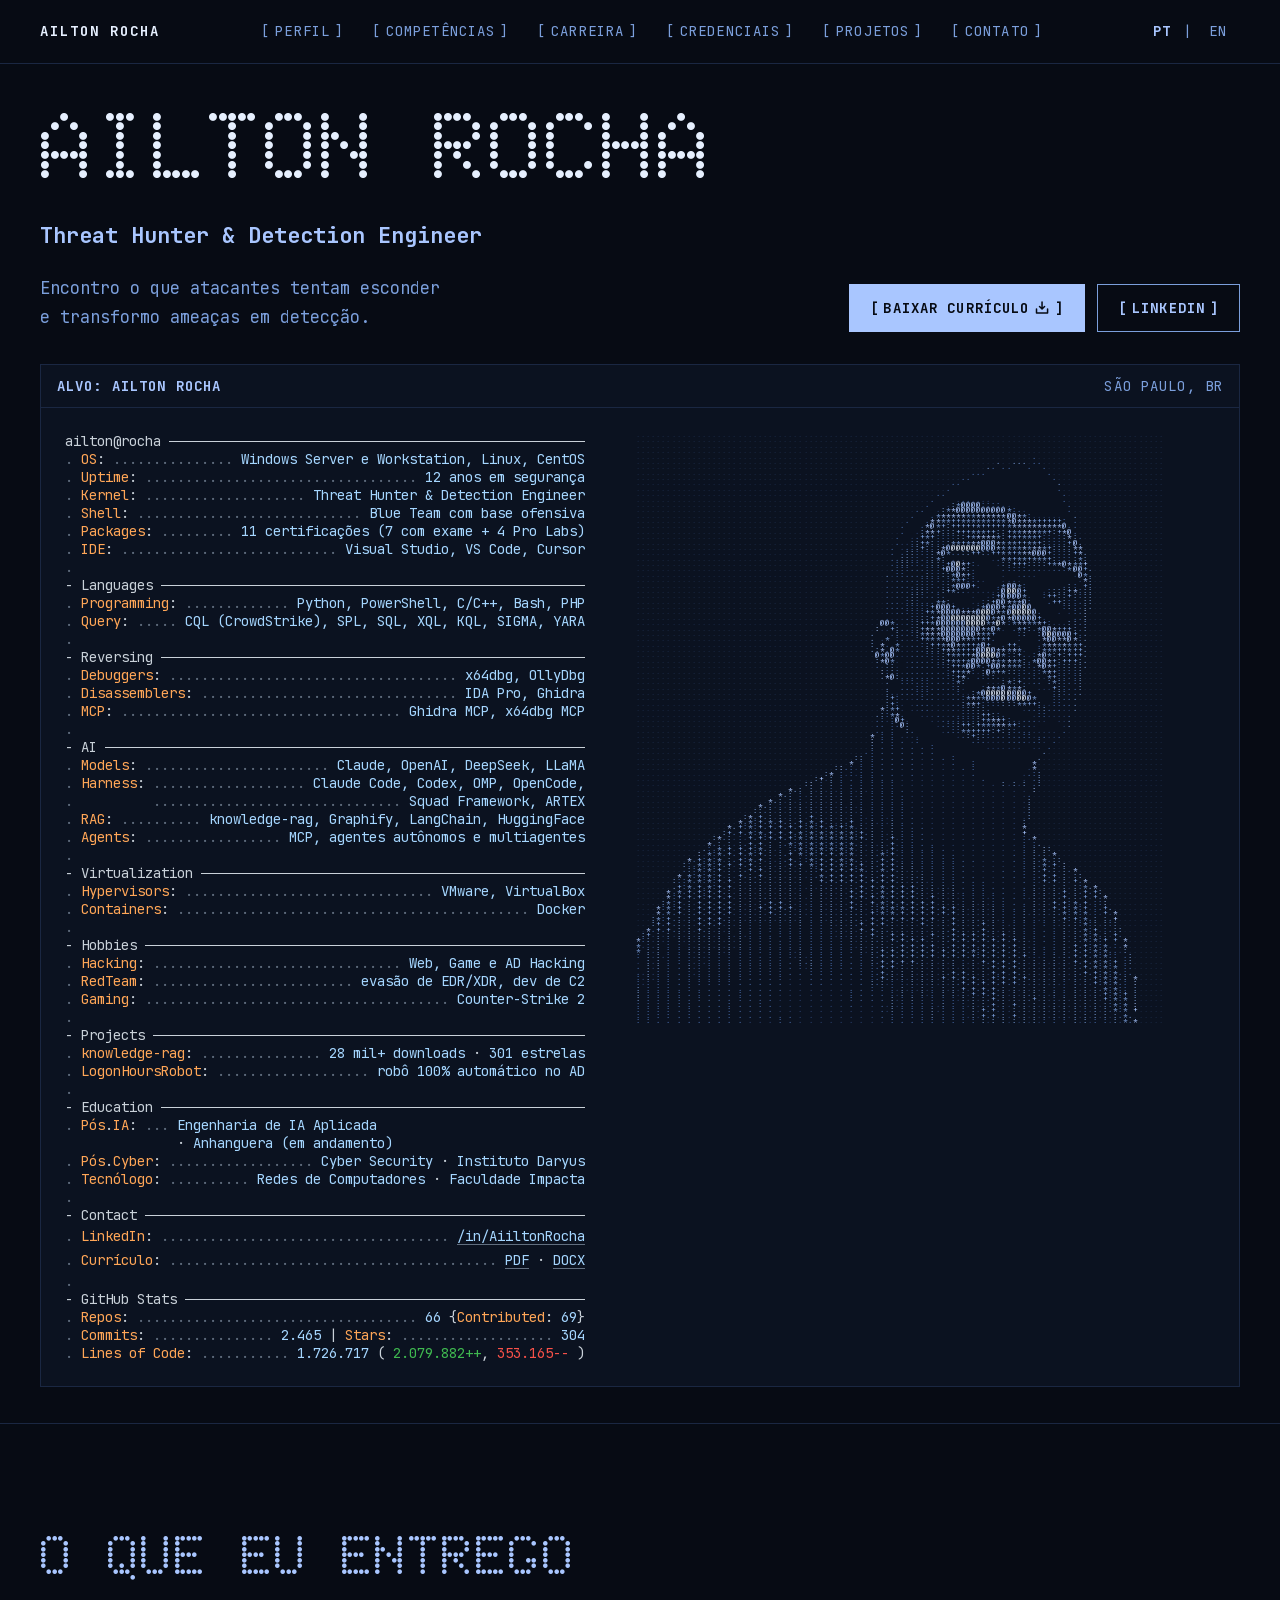
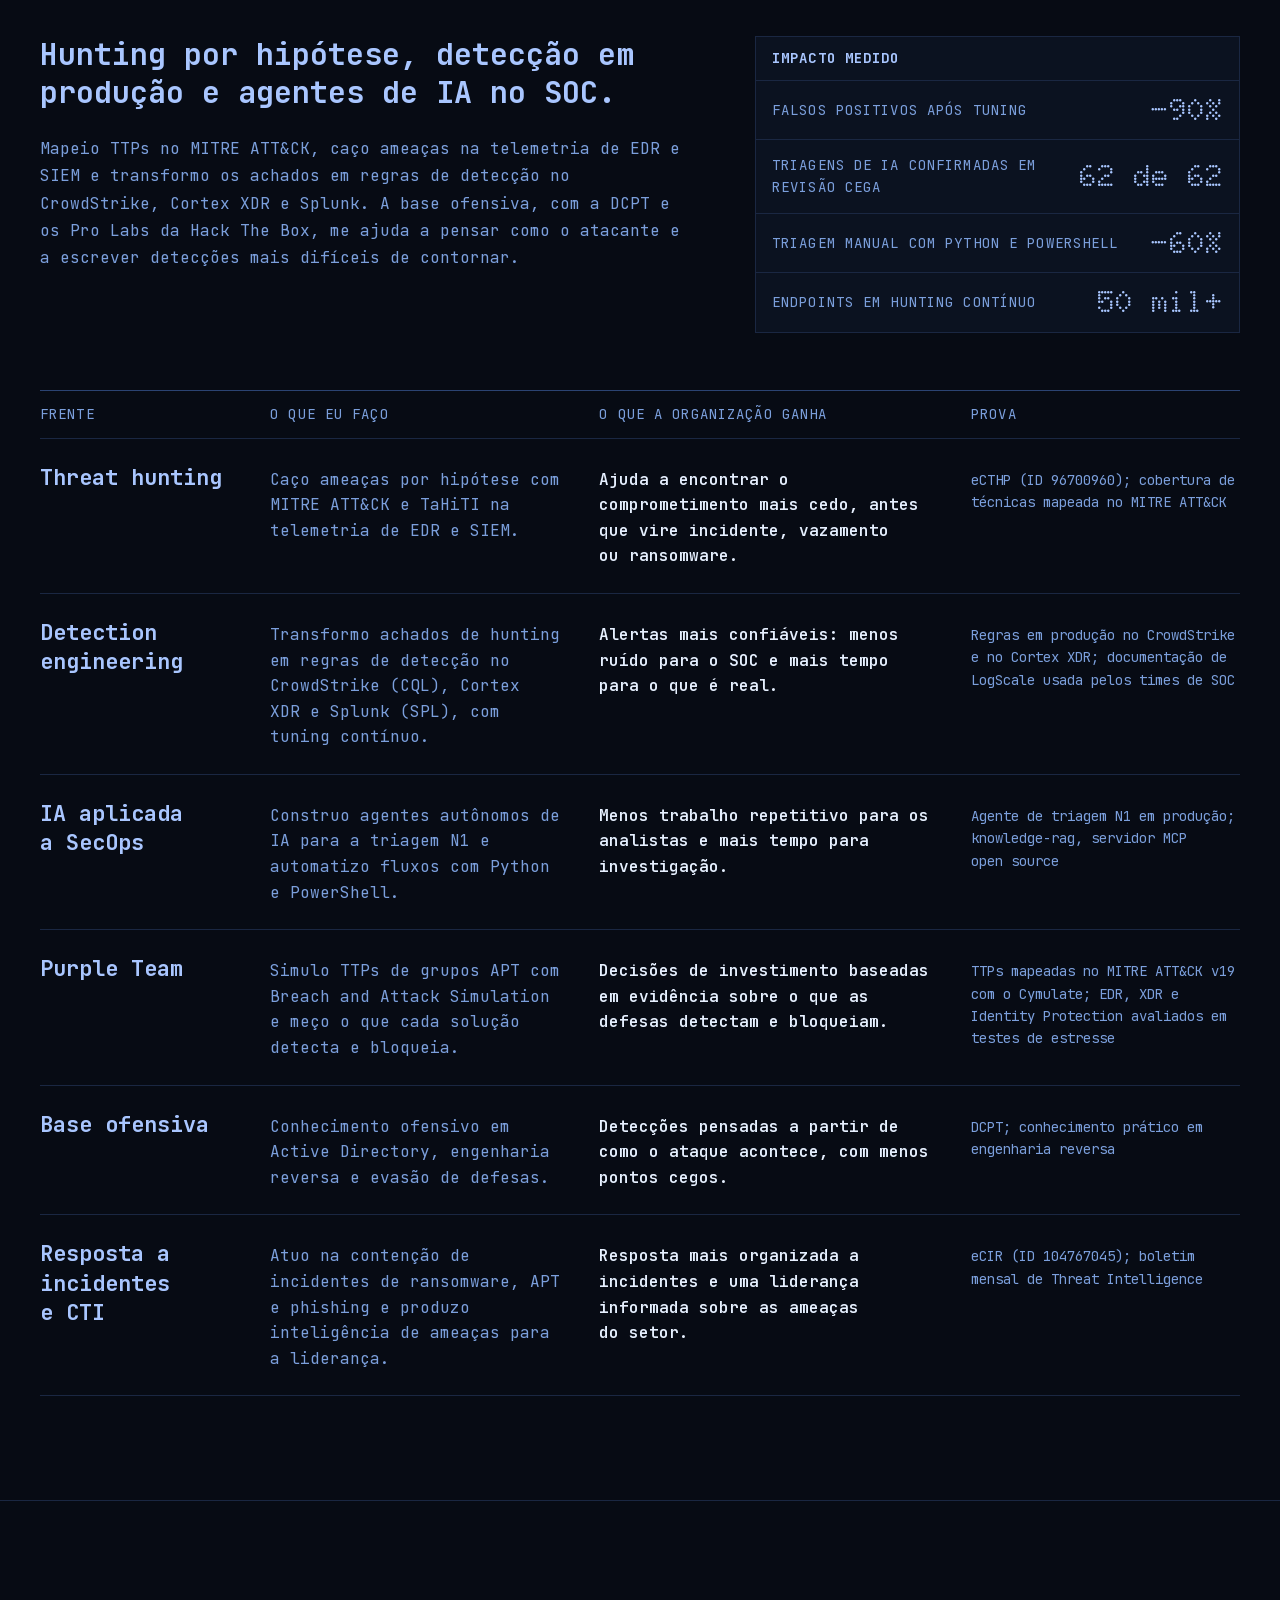
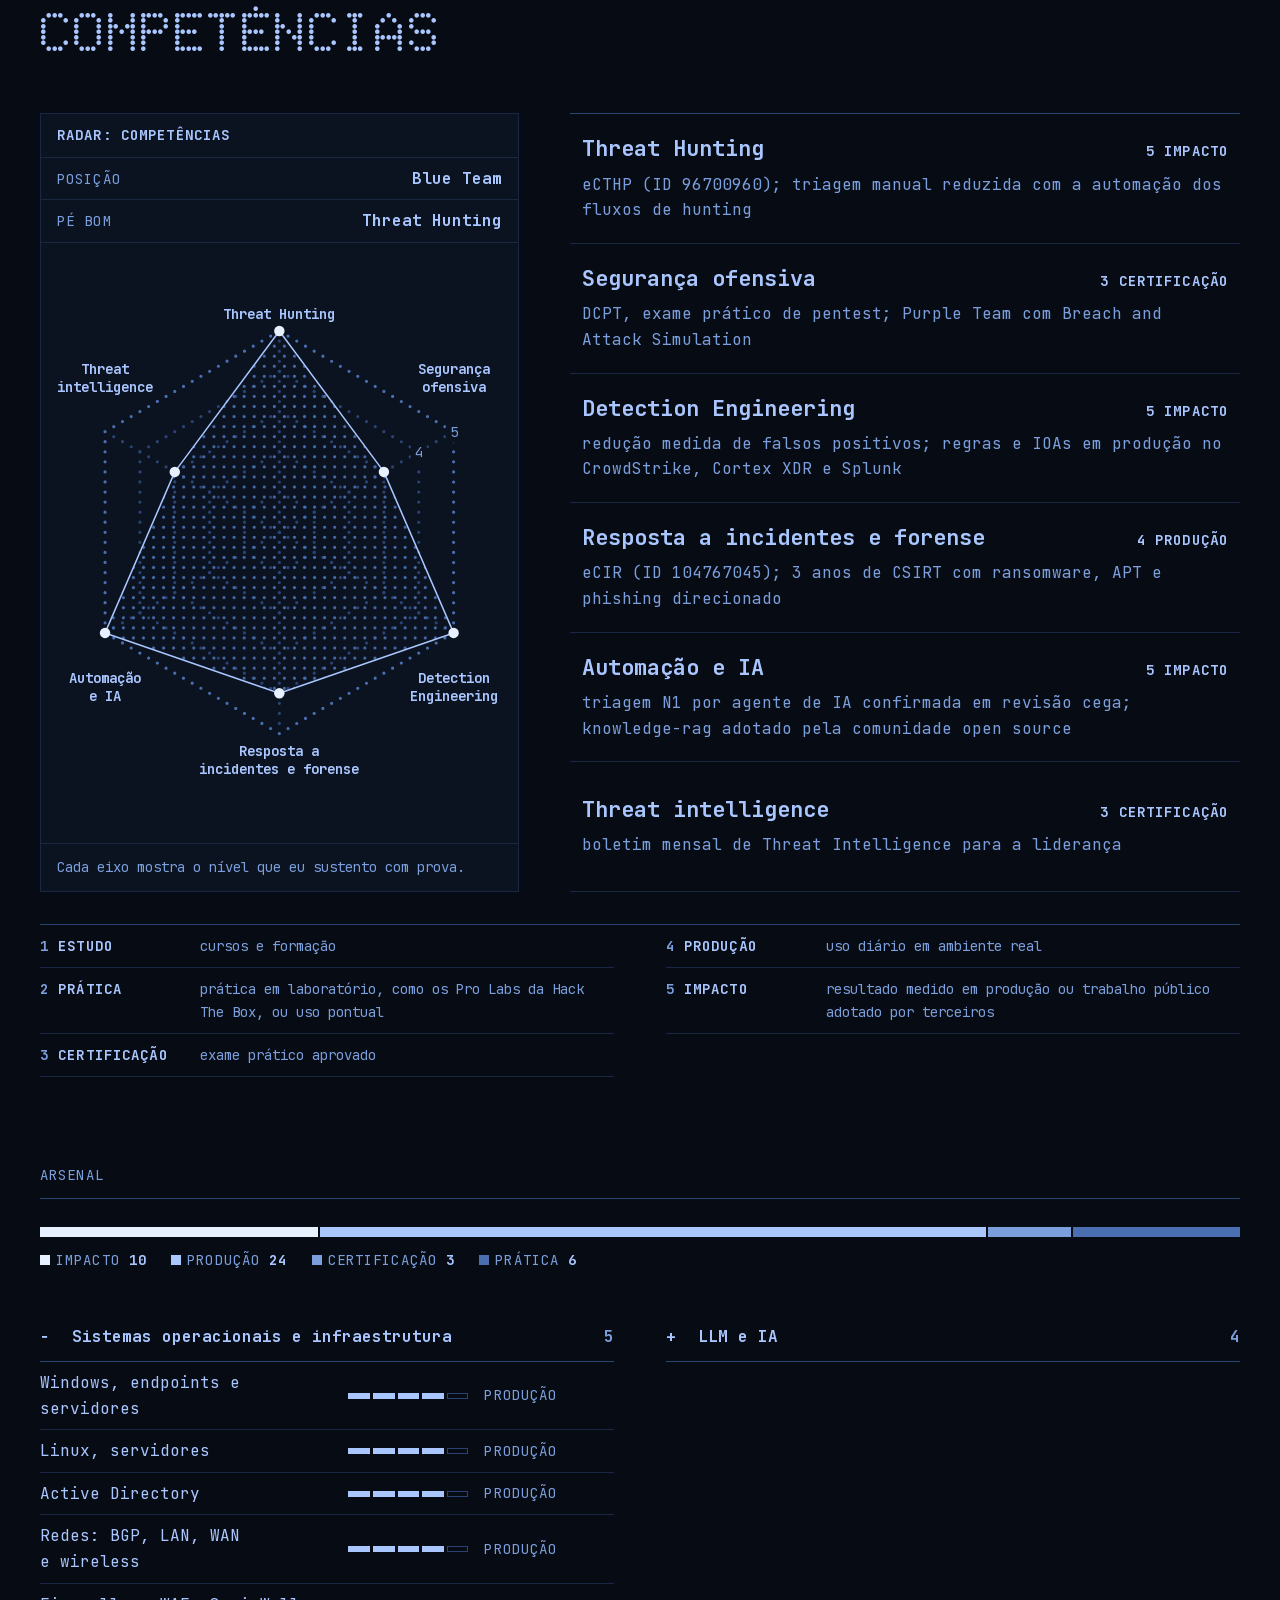
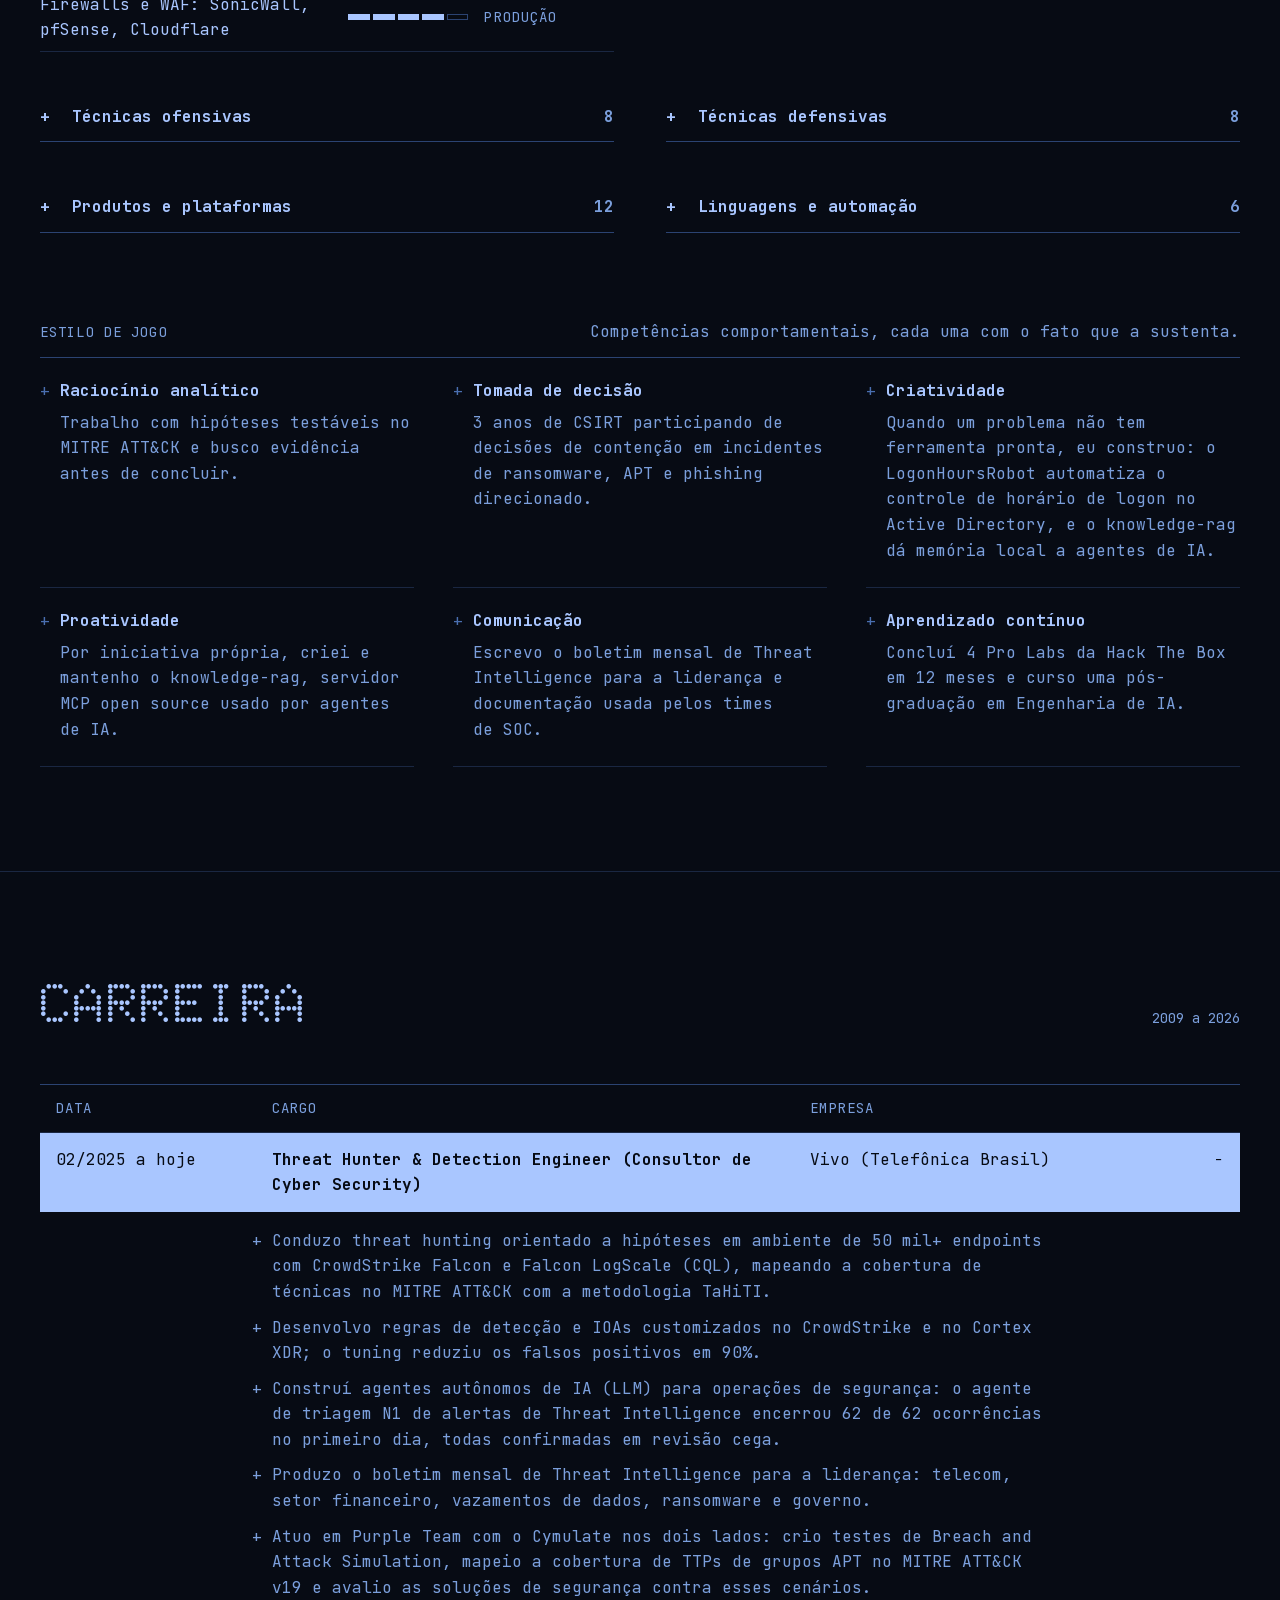
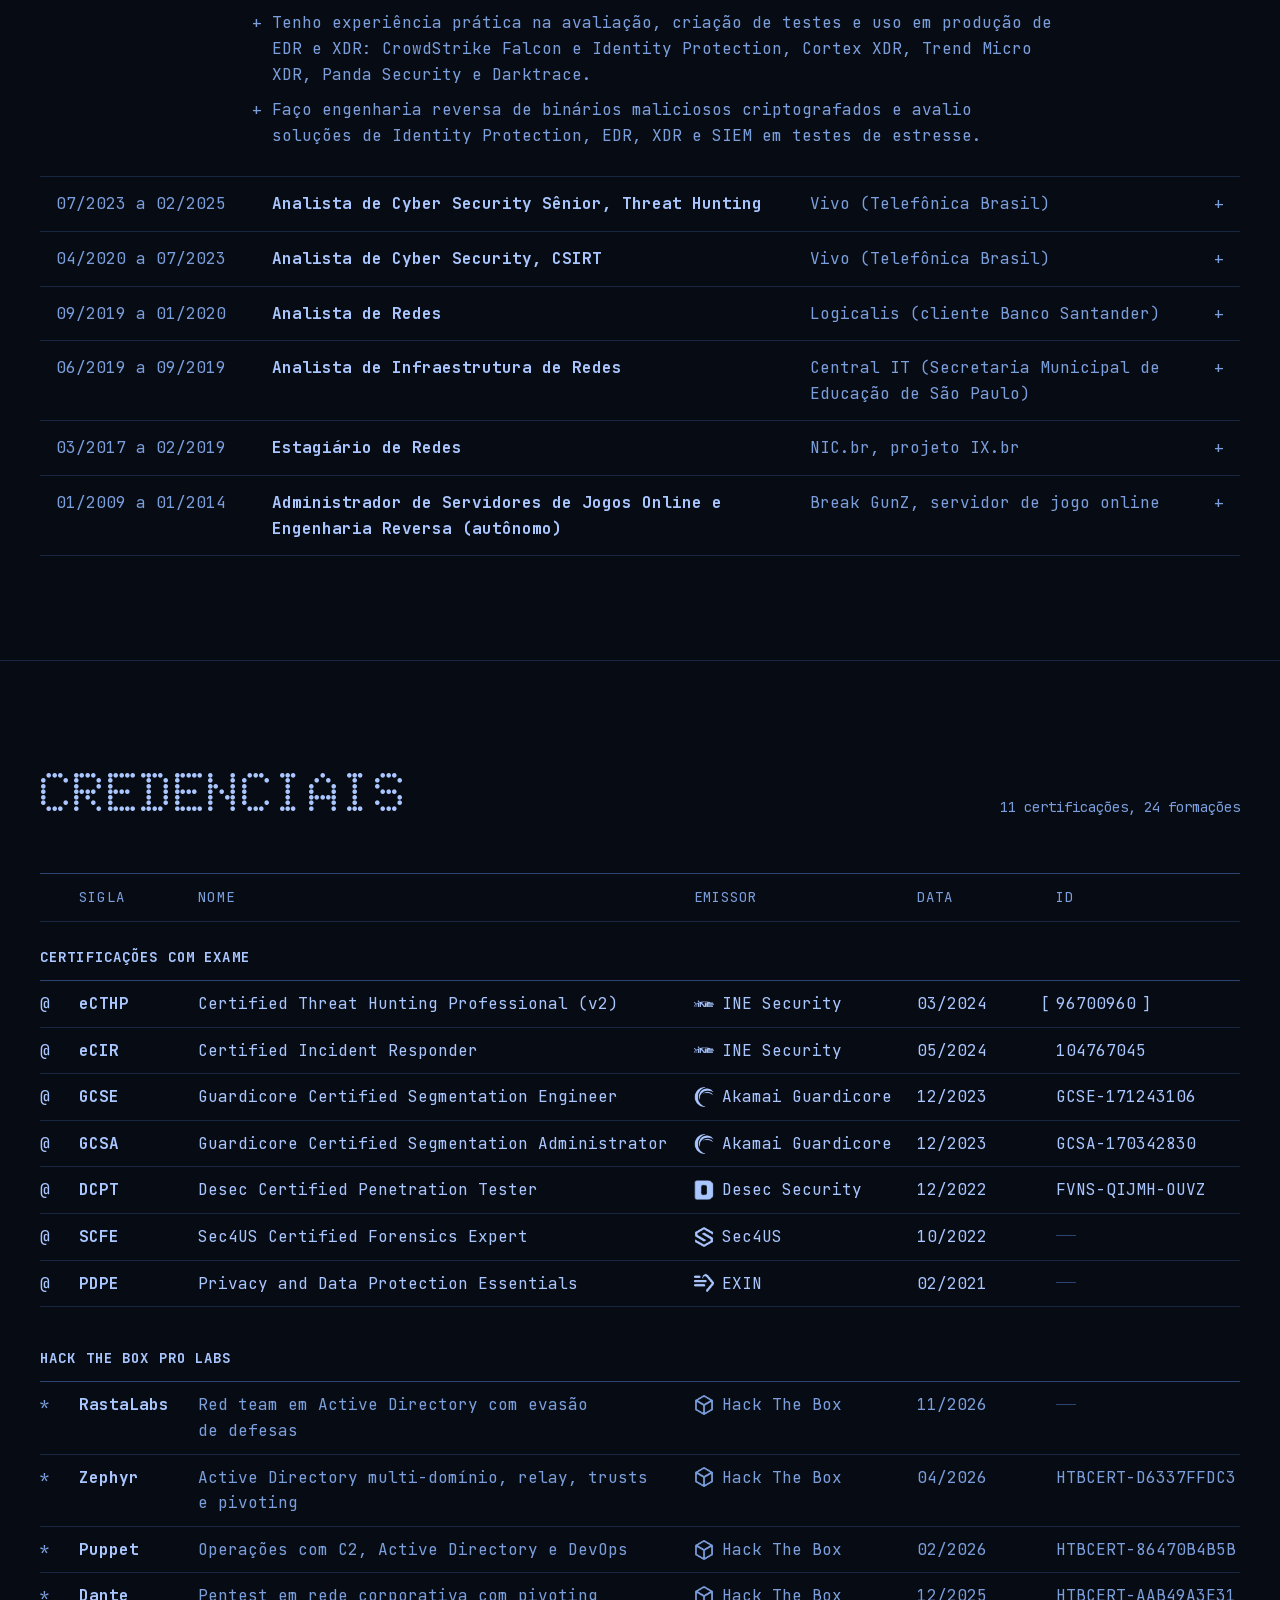
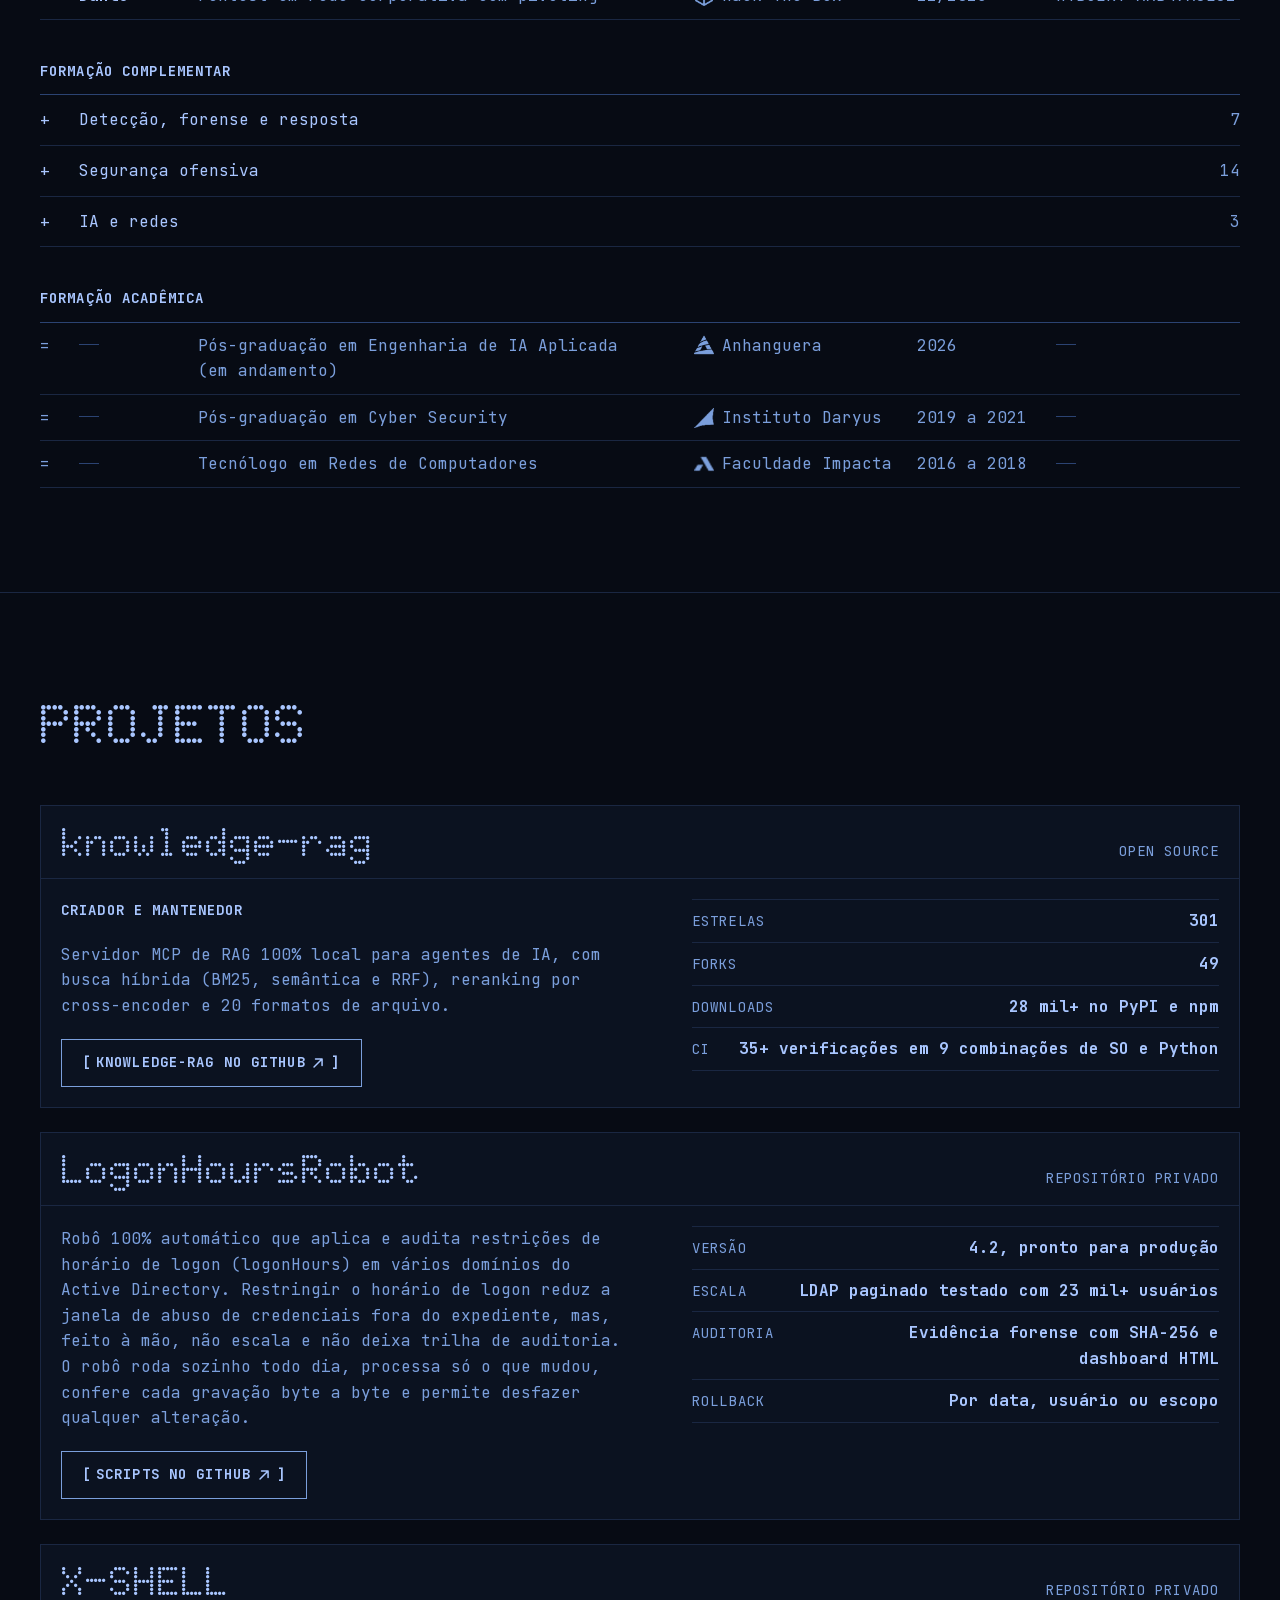
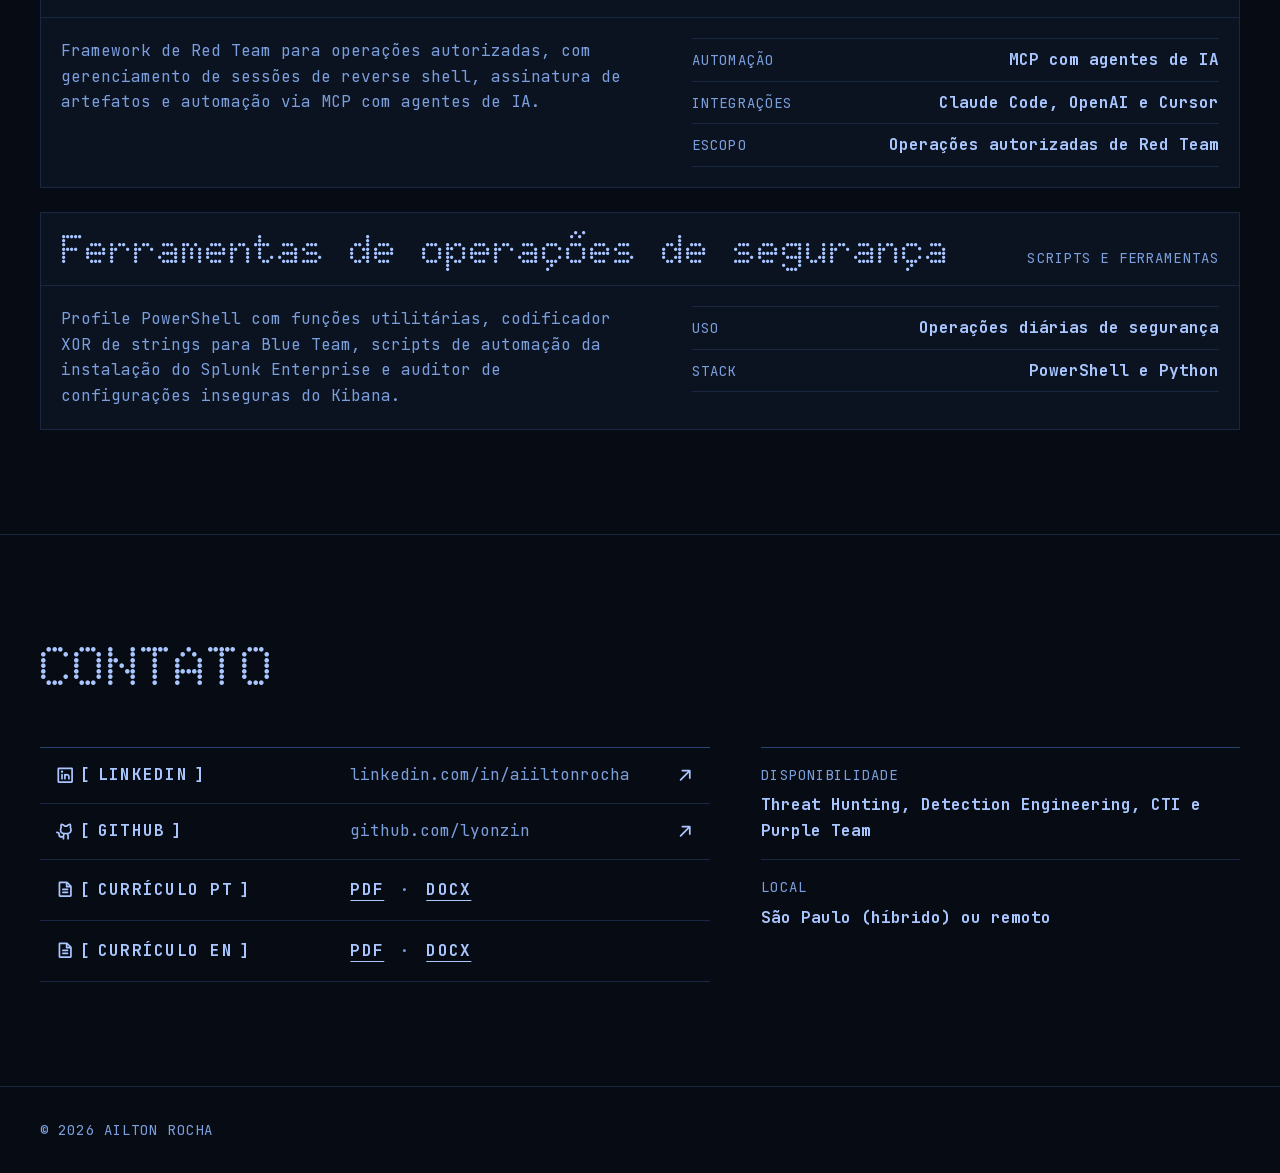
==== commit ad22123d: "Troca UNIPDS por Anhanguera na formacao de IA, regenera CV e mascara de logo" ====
--- a/index.html
+++ b/index.html
@@ -1,4 +1,4 @@
-<!DOCTYPE html><html lang="pt-BR" class="SmP9FG_variable soDR9a_variable"><head><meta charSet="utf-8"/><meta name="viewport" content="width=device-width, initial-scale=1"/><link rel="preload" href="/_next/static/media/53897e768d329f66.p.3t6q91iet4nsy.woff2" as="font" crossorigin="" type="font/woff2"/><link rel="preload" href="/_next/static/media/fecad25956209f1c-s.p.2wevs-sv5kmpm.woff2" as="font" crossorigin="" type="font/woff2"/><link rel="stylesheet" href="/_next/static/chunks/2yo3gxenkb7-z.css" data-precedence="next"/><link rel="stylesheet" href="/_next/static/chunks/1q2202u15epn6.css" data-precedence="next"/><link rel="preload" as="script" fetchPriority="low" href="/_next/static/chunks/0j1we3cwg31qe.js"/><script src="/_next/static/chunks/16d9m7jc71162.js" async=""></script><script src="/_next/static/chunks/23e6jep2anmtk.js" async=""></script><script src="/_next/static/chunks/turbopack-2u1d16houkiyo.js" async=""></script><script src="/_next/static/chunks/3qfy96eoyh-ek.js" async=""></script><script src="/_next/static/chunks/0442-5-h9fk66.js" async=""></script><meta name="next-size-adjust" content=""/><meta http-equiv="Content-Security-Policy" content="default-src &#x27;self&#x27;; script-src &#x27;self&#x27; &#x27;unsafe-inline&#x27;; style-src &#x27;self&#x27; &#x27;unsafe-inline&#x27;; img-src &#x27;self&#x27; data:; font-src &#x27;self&#x27;; connect-src &#x27;self&#x27; https://raw.githubusercontent.com; object-src &#x27;none&#x27;; base-uri &#x27;none&#x27;; form-action &#x27;none&#x27;"/><meta name="google-site-verification" content="U03f5_lqeEQ4AJa9trzIJXGvuuitxYy3j0FsF-HKnWs"/><meta name="theme-color" content="#070b14"/><meta name="color-scheme" content="dark"/><title>Ailton Rocha | Threat Hunter &amp; Detection Engineer</title><meta name="description" content="Ailton Rocha, Threat Hunter &amp; Detection Engineer em São Paulo: threat hunting, detecção no CrowdStrike e Cortex XDR, CTI, Blue e Red Team, IA no SOC."/><link rel="canonical" href="https://lyonzin.github.io/"/><link rel="alternate" hrefLang="pt-BR" href="https://lyonzin.github.io/"/><link rel="alternate" hrefLang="en" href="https://lyonzin.github.io/en/"/><link rel="alternate" hrefLang="x-default" href="https://lyonzin.github.io/en/"/><meta property="og:title" content="Ailton Rocha | Threat Hunter &amp; Detection Engineer"/><meta property="og:description" content="Ailton Rocha, Threat Hunter &amp; Detection Engineer em São Paulo: threat hunting, detecção no CrowdStrike e Cortex XDR, CTI, Blue e Red Team, IA no SOC."/><meta property="og:url" content="https://lyonzin.github.io/"/><meta property="og:site_name" content="Ailton Rocha"/><meta property="og:locale" content="pt_BR"/><meta property="og:image" content="https://lyonzin.github.io/og.png"/><meta property="og:image:width" content="1200"/><meta property="og:image:height" content="630"/><meta property="og:image:alt" content="Ailton Rocha, Threat Hunter &amp; Detection Engineer, com o retrato desenhado em pontos azuis sobre fundo escuro."/><meta property="og:locale:alternate" content="en_US"/><meta property="og:type" content="profile"/><meta property="profile:first_name" content="Ailton"/><meta property="profile:last_name" content="Rocha"/><meta property="profile:username" content="lyonzin"/><meta name="twitter:card" content="summary_large_image"/><meta name="twitter:title" content="Ailton Rocha | Threat Hunter &amp; Detection Engineer"/><meta name="twitter:description" content="Ailton Rocha, Threat Hunter &amp; Detection Engineer em São Paulo: threat hunting, detecção no CrowdStrike e Cortex XDR, CTI, Blue e Red Team, IA no SOC."/><meta name="twitter:image" content="https://lyonzin.github.io/og.png"/><meta name="twitter:image:alt" content="Ailton Rocha, Threat Hunter &amp; Detection Engineer, com o retrato desenhado em pontos azuis sobre fundo escuro."/><link rel="icon" href="/favicon.svg" type="image/svg+xml"/><link rel="icon" href="/favicon.ico" sizes="16x16 32x32 48x48"/><link rel="apple-touch-icon" href="/apple-touch-icon.png"/><script src="/_next/static/chunks/0cz1d0mv5g_q7.js" noModule=""></script></head><body><div hidden=""><!--$--><!--/$--></div><a class="skip-link" href="#main">Pular para o conteúdo</a><header class="hBw1pG_bar"><a class="hBw1pG_wordmark" href="#top"><span class="hBw1pG_full">Ailton Rocha</span><span class="hBw1pG_short" aria-hidden="true">AR</span></a><nav class="hBw1pG_nav" aria-label="Seções"><ul><li><a href="#perfil"><span class="bracket bracket-open" aria-hidden="true">[</span>Perfil<span class="bracket bracket-close" aria-hidden="true">]</span></a></li><li><a href="#competencias"><span class="bracket bracket-open" aria-hidden="true">[</span>Competências<span class="bracket bracket-close" aria-hidden="true">]</span></a></li><li><a href="#carreira"><span class="bracket bracket-open" aria-hidden="true">[</span>Carreira<span class="bracket bracket-close" aria-hidden="true">]</span></a></li><li><a href="#credenciais"><span class="bracket bracket-open" aria-hidden="true">[</span>Credenciais<span class="bracket bracket-close" aria-hidden="true">]</span></a></li><li><a href="#projetos"><span class="bracket bracket-open" aria-hidden="true">[</span>Projetos<span class="bracket bracket-close" aria-hidden="true">]</span></a></li><li><a href="#contato"><span class="bracket bracket-open" aria-hidden="true">[</span>Contato<span class="bracket bracket-close" aria-hidden="true">]</span></a></li></ul></nav><nav class="hBw1pG_lang" aria-label="Idioma"><span aria-current="page">PT</span><span class="hBw1pG_divider" aria-hidden="true">|</span><a href="/en/" hrefLang="en" lang="en">EN<span class="sr-only"> (<!-- -->English<!-- -->)</span></a></nav></header><main id="main"><section class="ZARIfG_hero" aria-labelledby="hero-title"><div class="ZARIfG_intro"><h1 id="hero-title" class="ZARIfG_name"><span>Ailton</span> <span>Rocha</span><span class="sr-only">, </span><span class="ZARIfG_role">Threat Hunter &amp; Detection Engineer</span></h1><p class="ZARIfG_anchor">Encontro o que atacantes tentam esconder e transformo ameaças em detecção.</p><div class="ZARIfG_actions"><a class="btn btn-primary" href="/cv/Ailton-Rocha-Threat-Hunter-Detection-Engineer-PT.pdf" download="" type="application/pdf"><span class="bracket bracket-open" aria-hidden="true">[</span>Baixar currículo<svg xmlns="http://www.w3.org/2000/svg" width="1em" height="1em" fill="currentColor" viewBox="0 0 256 256" aria-hidden="true"><path d="M228,144v64a12,12,0,0,1-12,12H40a12,12,0,0,1-12-12V144a12,12,0,0,1,24,0v52H204V144a12,12,0,0,1,24,0Zm-108.49,8.49a12,12,0,0,0,17,0l40-40a12,12,0,0,0-17-17L140,115V32a12,12,0,0,0-24,0v83L96.49,95.51a12,12,0,0,0-17,17Z"></path></svg><span class="bracket bracket-close" aria-hidden="true">]</span></a><a class="btn btn-outline" href="https://www.linkedin.com/in/aiiltonrocha/"><span class="bracket bracket-open" aria-hidden="true">[</span>LinkedIn<span class="bracket bracket-close" aria-hidden="true">]</span></a></div></div><div class="ZARIfG_card"><div class="ZARIfG_panelBar"><p class="ZARIfG_target">Alvo: Ailton Rocha</p><p>São Paulo, BR</p></div><div class="ZARIfG_cardBody"><div class="_8lw4mG_neofetch ZARIfG_fetch"><p class="_8lw4mG_header"><span>ailton@rocha</span><span class="_8lw4mG_rule" aria-hidden="true"></span></p><dl><div class="_8lw4mG_row"><dt><span class="_8lw4mG_mark" aria-hidden="true"></span><span><span class="_8lw4mG_key">OS</span>:</span><span class="_8lw4mG_leader" aria-hidden="true"></span></dt><dd><span class="_8lw4mG_chunk">Windows Server e Workstation,</span> <span class="_8lw4mG_chunk">Linux, CentOS</span></dd></div><div class="_8lw4mG_row"><dt><span class="_8lw4mG_mark" aria-hidden="true"></span><span><span class="_8lw4mG_key">Uptime</span>:</span><span class="_8lw4mG_leader" aria-hidden="true"></span></dt><dd>12 anos em segurança</dd></div><div class="_8lw4mG_row"><dt><span class="_8lw4mG_mark" aria-hidden="true"></span><span><span class="_8lw4mG_key">Kernel</span>:</span><span class="_8lw4mG_leader" aria-hidden="true"></span></dt><dd>Threat Hunter &amp; Detection Engineer</dd></div><div class="_8lw4mG_row"><dt><span class="_8lw4mG_mark" aria-hidden="true"></span><span><span class="_8lw4mG_key">Shell</span>:</span><span class="_8lw4mG_leader" aria-hidden="true"></span></dt><dd>Blue Team com base ofensiva</dd></div><div class="_8lw4mG_row"><dt><span class="_8lw4mG_mark" aria-hidden="true"></span><span><span class="_8lw4mG_key">Packages</span>:</span><span class="_8lw4mG_leader" aria-hidden="true"></span></dt><dd><span class="_8lw4mG_chunk">11 certificações</span> <span class="_8lw4mG_chunk">(7 com exame + 4 Pro Labs)</span></dd></div><div class="_8lw4mG_row"><dt><span class="_8lw4mG_mark" aria-hidden="true"></span><span><span class="_8lw4mG_key">IDE</span>:</span><span class="_8lw4mG_leader" aria-hidden="true"></span></dt><dd>Visual Studio, VS Code, Cursor</dd></div></dl><p class="_8lw4mG_blank" aria-hidden="true"></p><p class="_8lw4mG_header"><span><span aria-hidden="true">-</span> <!-- -->Languages</span><span class="_8lw4mG_rule" aria-hidden="true"></span></p><dl><div class="_8lw4mG_row"><dt><span class="_8lw4mG_mark" aria-hidden="true"></span><span><span class="_8lw4mG_key">Programming</span>:</span><span class="_8lw4mG_leader" aria-hidden="true"></span></dt><dd><span class="_8lw4mG_chunk">Python,</span> <span class="_8lw4mG_chunk">PowerShell,</span> <span class="_8lw4mG_chunk">C/C++,</span> <span class="_8lw4mG_chunk">Bash,</span> <span class="_8lw4mG_chunk">PHP</span></dd></div><div class="_8lw4mG_row"><dt><span class="_8lw4mG_mark" aria-hidden="true"></span><span><span class="_8lw4mG_key">Query</span>:</span><span class="_8lw4mG_leader" aria-hidden="true"></span></dt><dd><span class="_8lw4mG_chunk">CQL (CrowdStrike),</span> <span class="_8lw4mG_chunk">SPL,</span> <span class="_8lw4mG_chunk">SQL,</span> <span class="_8lw4mG_chunk">XQL,</span> <span class="_8lw4mG_chunk">KQL,</span> <span class="_8lw4mG_chunk">SIGMA,</span> <span class="_8lw4mG_chunk">YARA</span></dd></div></dl><p class="_8lw4mG_blank" aria-hidden="true"></p><p class="_8lw4mG_header"><span><span aria-hidden="true">-</span> <!-- -->Reversing</span><span class="_8lw4mG_rule" aria-hidden="true"></span></p><dl><div class="_8lw4mG_row"><dt><span class="_8lw4mG_mark" aria-hidden="true"></span><span><span class="_8lw4mG_key">Debuggers</span>:</span><span class="_8lw4mG_leader" aria-hidden="true"></span></dt><dd>x64dbg, OllyDbg</dd></div><div class="_8lw4mG_row"><dt><span class="_8lw4mG_mark" aria-hidden="true"></span><span><span class="_8lw4mG_key">Disassemblers</span>:</span><span class="_8lw4mG_leader" aria-hidden="true"></span></dt><dd>IDA Pro, Ghidra</dd></div><div class="_8lw4mG_row"><dt><span class="_8lw4mG_mark" aria-hidden="true"></span><span><span class="_8lw4mG_key">MCP</span>:</span><span class="_8lw4mG_leader" aria-hidden="true"></span></dt><dd>Ghidra MCP, x64dbg MCP</dd></div></dl><p class="_8lw4mG_blank" aria-hidden="true"></p><p class="_8lw4mG_header"><span><span aria-hidden="true">-</span> <!-- -->AI</span><span class="_8lw4mG_rule" aria-hidden="true"></span></p><dl><div class="_8lw4mG_row"><dt><span class="_8lw4mG_mark" aria-hidden="true"></span><span><span class="_8lw4mG_key">Models</span>:</span><span class="_8lw4mG_leader" aria-hidden="true"></span></dt><dd>Claude, OpenAI, DeepSeek, LLaMA</dd></div><div class="_8lw4mG_continued"><dt><span class="_8lw4mG_mark" aria-hidden="true"></span><span><span class="_8lw4mG_key">Harness</span>:</span></dt><dd><span class="_8lw4mG_valueLine"><span class="_8lw4mG_leader" aria-hidden="true"></span><span class="_8lw4mG_valueText"><span class="_8lw4mG_chunk">Claude Code,</span> <span class="_8lw4mG_chunk">Codex,</span> <span class="_8lw4mG_chunk">OMP,</span> <span class="_8lw4mG_chunk">OpenCode,</span></span></span><span class="_8lw4mG_valueLine"><span class="_8lw4mG_leader" aria-hidden="true"></span><span class="_8lw4mG_valueText"><span class="_8lw4mG_chunk">Squad Framework,</span> <span class="_8lw4mG_chunk">ARTEX</span></span></span></dd></div><div class="_8lw4mG_row"><dt><span class="_8lw4mG_mark" aria-hidden="true"></span><span><span class="_8lw4mG_key">RAG</span>:</span><span class="_8lw4mG_leader" aria-hidden="true"></span></dt><dd><span class="_8lw4mG_chunk">knowledge-rag,</span> <span class="_8lw4mG_chunk">Graphify,</span> <span class="_8lw4mG_chunk">LangChain,</span> <span class="_8lw4mG_chunk">HuggingFace</span></dd></div><div class="_8lw4mG_row"><dt><span class="_8lw4mG_mark" aria-hidden="true"></span><span><span class="_8lw4mG_key">Agents</span>:</span><span class="_8lw4mG_leader" aria-hidden="true"></span></dt><dd>MCP, agentes autônomos e multiagentes</dd></div></dl><p class="_8lw4mG_blank" aria-hidden="true"></p><p class="_8lw4mG_header"><span><span aria-hidden="true">-</span> <!-- -->Virtualization</span><span class="_8lw4mG_rule" aria-hidden="true"></span></p><dl><div class="_8lw4mG_row"><dt><span class="_8lw4mG_mark" aria-hidden="true"></span><span><span class="_8lw4mG_key">Hypervisors</span>:</span><span class="_8lw4mG_leader" aria-hidden="true"></span></dt><dd>VMware, VirtualBox</dd></div><div class="_8lw4mG_row"><dt><span class="_8lw4mG_mark" aria-hidden="true"></span><span><span class="_8lw4mG_key">Containers</span>:</span><span class="_8lw4mG_leader" aria-hidden="true"></span></dt><dd>Docker</dd></div></dl><p class="_8lw4mG_blank" aria-hidden="true"></p><p class="_8lw4mG_header"><span><span aria-hidden="true">-</span> <!-- -->Hobbies</span><span class="_8lw4mG_rule" aria-hidden="true"></span></p><dl><div class="_8lw4mG_row"><dt><span class="_8lw4mG_mark" aria-hidden="true"></span><span><span class="_8lw4mG_key">Hacking</span>:</span><span class="_8lw4mG_leader" aria-hidden="true"></span></dt><dd>Web, Game e AD Hacking</dd></div><div class="_8lw4mG_row"><dt><span class="_8lw4mG_mark" aria-hidden="true"></span><span><span class="_8lw4mG_key">RedTeam</span>:</span><span class="_8lw4mG_leader" aria-hidden="true"></span></dt><dd><span class="_8lw4mG_chunk">evasão de EDR/XDR,</span> <span class="_8lw4mG_chunk">dev de C2</span></dd></div><div class="_8lw4mG_row"><dt><span class="_8lw4mG_mark" aria-hidden="true"></span><span><span class="_8lw4mG_key">Gaming</span>:</span><span class="_8lw4mG_leader" aria-hidden="true"></span></dt><dd>Counter-Strike 2</dd></div></dl><p class="_8lw4mG_blank" aria-hidden="true"></p><p class="_8lw4mG_header"><span><span aria-hidden="true">-</span> <!-- -->Projects</span><span class="_8lw4mG_rule" aria-hidden="true"></span></p><dl><div class="_8lw4mG_row"><dt><span class="_8lw4mG_mark" aria-hidden="true"></span><span><span class="_8lw4mG_key">knowledge-rag</span>:</span><span class="_8lw4mG_leader" aria-hidden="true"></span></dt><dd><span class="_8lw4mG_chunk">28 mil+ downloads</span> <span class="_8lw4mG_chunk"><span class="_8lw4mG_text">·</span> 301 estrelas</span></dd></div><div class="_8lw4mG_row"><dt><span class="_8lw4mG_mark" aria-hidden="true"></span><span><span class="_8lw4mG_key">LogonHoursRobot</span>:</span><span class="_8lw4mG_leader" aria-hidden="true"></span></dt><dd>robô 100% automático no AD</dd></div></dl><p class="_8lw4mG_blank" aria-hidden="true"></p><p class="_8lw4mG_header"><span><span aria-hidden="true">-</span> <!-- -->Education</span><span class="_8lw4mG_rule" aria-hidden="true"></span></p><dl><div class="_8lw4mG_row"><dt><span class="_8lw4mG_mark" aria-hidden="true"></span><span><span class="_8lw4mG_key">Pós</span>.<span class="_8lw4mG_key">IA</span>:</span><span class="_8lw4mG_leader" aria-hidden="true"></span></dt><dd><span class="_8lw4mG_chunk">Engenharia de IA Aplicada</span> <span class="_8lw4mG_chunk"><span class="_8lw4mG_text">·</span> UNIPDS (em andamento)</span></dd></div><div class="_8lw4mG_row"><dt><span class="_8lw4mG_mark" aria-hidden="true"></span><span><span class="_8lw4mG_key">Pós</span>.<span class="_8lw4mG_key">Cyber</span>:</span><span class="_8lw4mG_leader" aria-hidden="true"></span></dt><dd><span class="_8lw4mG_chunk">Cyber Security</span> <span class="_8lw4mG_chunk"><span class="_8lw4mG_text">·</span> Instituto Daryus</span></dd></div><div class="_8lw4mG_row"><dt><span class="_8lw4mG_mark" aria-hidden="true"></span><span><span class="_8lw4mG_key">Tecnólogo</span>:</span><span class="_8lw4mG_leader" aria-hidden="true"></span></dt><dd><span class="_8lw4mG_chunk">Redes de Computadores</span> <span class="_8lw4mG_chunk"><span class="_8lw4mG_text">·</span> Faculdade Impacta</span></dd></div></dl><p class="_8lw4mG_blank" aria-hidden="true"></p><p class="_8lw4mG_header"><span><span aria-hidden="true">-</span> <!-- -->Contact</span><span class="_8lw4mG_rule" aria-hidden="true"></span></p><dl class="_8lw4mG_contact"><div class="_8lw4mG_row"><dt><span class="_8lw4mG_mark" aria-hidden="true"></span><span><span class="_8lw4mG_key">LinkedIn</span>:</span><span class="_8lw4mG_leader" aria-hidden="true"></span></dt><dd><a class="_8lw4mG_link" href="https://www.linkedin.com/in/aiiltonrocha/">/in/AiiltonRocha</a></dd></div><div class="_8lw4mG_row"><dt><span class="_8lw4mG_mark" aria-hidden="true"></span><span><span class="_8lw4mG_key">Currículo</span>:</span><span class="_8lw4mG_leader" aria-hidden="true"></span></dt><dd><a class="_8lw4mG_link" href="/cv/Ailton-Rocha-Threat-Hunter-Detection-Engineer-PT.pdf" download="" hrefLang="pt-BR" type="application/pdf">PDF<span class="sr-only"> (<!-- -->Currículo<!-- -->)</span></a><span class="_8lw4mG_text" aria-hidden="true"> · </span><a class="_8lw4mG_link" href="/cv/Ailton-Rocha-Threat-Hunter-Detection-Engineer-PT.docx" download="" hrefLang="pt-BR" type="application/vnd.openxmlformats-officedocument.wordprocessingml.document">DOCX<span class="sr-only"> (<!-- -->Currículo<!-- -->)</span></a></dd></div></dl><p class="_8lw4mG_blank" aria-hidden="true"></p><p class="_8lw4mG_header"><span><span aria-hidden="true">-</span> <!-- -->GitHub Stats</span><span class="_8lw4mG_rule" aria-hidden="true"></span></p><dl class="_8lw4mG_stats"><div class="_8lw4mG_row"><dt><span class="_8lw4mG_mark" aria-hidden="true"></span><span><span class="_8lw4mG_key">Repos</span>:</span><span class="_8lw4mG_leader" aria-hidden="true"></span></dt><dd>66<!-- --> <span class="_8lw4mG_text">{</span><span class="_8lw4mG_key">Contributed</span><span class="_8lw4mG_text">: </span>69<span class="_8lw4mG_text">}</span></dd></div><div class="_8lw4mG_row _8lw4mG_pairStart"><dt><span class="_8lw4mG_mark" aria-hidden="true"></span><span><span class="_8lw4mG_key">Commits</span>:</span><span class="_8lw4mG_leader" aria-hidden="true"></span></dt><dd>2.465</dd></div><div class="_8lw4mG_row _8lw4mG_pairEnd"><dt><span class="_8lw4mG_text" aria-hidden="true">|</span><span><span class="_8lw4mG_key">Stars</span>:</span><span class="_8lw4mG_leader" aria-hidden="true"></span></dt><dd>304</dd></div><div class="_8lw4mG_row"><dt><span class="_8lw4mG_mark" aria-hidden="true"></span><span><span class="_8lw4mG_key">Lines of Code</span>:</span><span class="_8lw4mG_leader" aria-hidden="true"></span></dt><dd>1.726.717<!-- --> <span class="_8lw4mG_text">( </span><span class="_8lw4mG_added">2.079.882<!-- -->++</span><span class="_8lw4mG_text">, </span><span class="_8lw4mG_removed">353.165<!-- -->--</span><span class="_8lw4mG_text"> )</span></dd></div></dl></div><div class="ZARIfG_portrait" data-nosnippet=""><figure class="_3_8iSa_figure" style="--cols:104;--ratio:0.9454545454545454;--pitch:0.75;--advance:0.6"><div class="_3_8iSa_frame"><div class="_3_8iSa_stage" role="img" aria-label="Retrato de Ailton Rocha desenhado em caracteres"><pre class="_3_8iSa_ink-20" aria-hidden="true">........................................................................................................
+<!DOCTYPE html><html lang="pt-BR" class="SmP9FG_variable soDR9a_variable"><head><meta charSet="utf-8"/><meta name="viewport" content="width=device-width, initial-scale=1"/><link rel="preload" href="/_next/static/media/53897e768d329f66.p.3t6q91iet4nsy.woff2" as="font" crossorigin="" type="font/woff2"/><link rel="preload" href="/_next/static/media/fecad25956209f1c-s.p.2wevs-sv5kmpm.woff2" as="font" crossorigin="" type="font/woff2"/><link rel="stylesheet" href="/_next/static/chunks/2yo3gxenkb7-z.css" data-precedence="next"/><link rel="stylesheet" href="/_next/static/chunks/1q2202u15epn6.css" data-precedence="next"/><link rel="preload" as="script" fetchPriority="low" href="/_next/static/chunks/0j1we3cwg31qe.js"/><script src="/_next/static/chunks/16d9m7jc71162.js" async=""></script><script src="/_next/static/chunks/23e6jep2anmtk.js" async=""></script><script src="/_next/static/chunks/turbopack-2u1d16houkiyo.js" async=""></script><script src="/_next/static/chunks/3qfy96eoyh-ek.js" async=""></script><script src="/_next/static/chunks/0442-5-h9fk66.js" async=""></script><meta name="next-size-adjust" content=""/><meta http-equiv="Content-Security-Policy" content="default-src &#x27;self&#x27;; script-src &#x27;self&#x27; &#x27;unsafe-inline&#x27;; style-src &#x27;self&#x27; &#x27;unsafe-inline&#x27;; img-src &#x27;self&#x27; data:; font-src &#x27;self&#x27;; connect-src &#x27;self&#x27; https://raw.githubusercontent.com; object-src &#x27;none&#x27;; base-uri &#x27;none&#x27;; form-action &#x27;none&#x27;"/><meta name="google-site-verification" content="U03f5_lqeEQ4AJa9trzIJXGvuuitxYy3j0FsF-HKnWs"/><meta name="theme-color" content="#070b14"/><meta name="color-scheme" content="dark"/><title>Ailton Rocha | Threat Hunter &amp; Detection Engineer</title><meta name="description" content="Ailton Rocha, Threat Hunter &amp; Detection Engineer em São Paulo: threat hunting, detecção no CrowdStrike e Cortex XDR, CTI, Blue e Red Team, IA no SOC."/><link rel="canonical" href="https://lyonzin.github.io/"/><link rel="alternate" hrefLang="pt-BR" href="https://lyonzin.github.io/"/><link rel="alternate" hrefLang="en" href="https://lyonzin.github.io/en/"/><link rel="alternate" hrefLang="x-default" href="https://lyonzin.github.io/en/"/><meta property="og:title" content="Ailton Rocha | Threat Hunter &amp; Detection Engineer"/><meta property="og:description" content="Ailton Rocha, Threat Hunter &amp; Detection Engineer em São Paulo: threat hunting, detecção no CrowdStrike e Cortex XDR, CTI, Blue e Red Team, IA no SOC."/><meta property="og:url" content="https://lyonzin.github.io/"/><meta property="og:site_name" content="Ailton Rocha"/><meta property="og:locale" content="pt_BR"/><meta property="og:image" content="https://lyonzin.github.io/og.png"/><meta property="og:image:width" content="1200"/><meta property="og:image:height" content="630"/><meta property="og:image:alt" content="Ailton Rocha, Threat Hunter &amp; Detection Engineer, com o retrato desenhado em pontos azuis sobre fundo escuro."/><meta property="og:locale:alternate" content="en_US"/><meta property="og:type" content="profile"/><meta property="profile:first_name" content="Ailton"/><meta property="profile:last_name" content="Rocha"/><meta property="profile:username" content="lyonzin"/><meta name="twitter:card" content="summary_large_image"/><meta name="twitter:title" content="Ailton Rocha | Threat Hunter &amp; Detection Engineer"/><meta name="twitter:description" content="Ailton Rocha, Threat Hunter &amp; Detection Engineer em São Paulo: threat hunting, detecção no CrowdStrike e Cortex XDR, CTI, Blue e Red Team, IA no SOC."/><meta name="twitter:image" content="https://lyonzin.github.io/og.png"/><meta name="twitter:image:alt" content="Ailton Rocha, Threat Hunter &amp; Detection Engineer, com o retrato desenhado em pontos azuis sobre fundo escuro."/><link rel="icon" href="/favicon.svg" type="image/svg+xml"/><link rel="icon" href="/favicon.ico" sizes="16x16 32x32 48x48"/><link rel="apple-touch-icon" href="/apple-touch-icon.png"/><script src="/_next/static/chunks/0cz1d0mv5g_q7.js" noModule=""></script></head><body><div hidden=""><!--$--><!--/$--></div><a class="skip-link" href="#main">Pular para o conteúdo</a><header class="hBw1pG_bar"><a class="hBw1pG_wordmark" href="#top"><span class="hBw1pG_full">Ailton Rocha</span><span class="hBw1pG_short" aria-hidden="true">AR</span></a><nav class="hBw1pG_nav" aria-label="Seções"><ul><li><a href="#perfil"><span class="bracket bracket-open" aria-hidden="true">[</span>Perfil<span class="bracket bracket-close" aria-hidden="true">]</span></a></li><li><a href="#competencias"><span class="bracket bracket-open" aria-hidden="true">[</span>Competências<span class="bracket bracket-close" aria-hidden="true">]</span></a></li><li><a href="#carreira"><span class="bracket bracket-open" aria-hidden="true">[</span>Carreira<span class="bracket bracket-close" aria-hidden="true">]</span></a></li><li><a href="#credenciais"><span class="bracket bracket-open" aria-hidden="true">[</span>Credenciais<span class="bracket bracket-close" aria-hidden="true">]</span></a></li><li><a href="#projetos"><span class="bracket bracket-open" aria-hidden="true">[</span>Projetos<span class="bracket bracket-close" aria-hidden="true">]</span></a></li><li><a href="#contato"><span class="bracket bracket-open" aria-hidden="true">[</span>Contato<span class="bracket bracket-close" aria-hidden="true">]</span></a></li></ul></nav><nav class="hBw1pG_lang" aria-label="Idioma"><span aria-current="page">PT</span><span class="hBw1pG_divider" aria-hidden="true">|</span><a href="/en/" hrefLang="en" lang="en">EN<span class="sr-only"> (<!-- -->English<!-- -->)</span></a></nav></header><main id="main"><section class="ZARIfG_hero" aria-labelledby="hero-title"><div class="ZARIfG_intro"><h1 id="hero-title" class="ZARIfG_name"><span>Ailton</span> <span>Rocha</span><span class="sr-only">, </span><span class="ZARIfG_role">Threat Hunter &amp; Detection Engineer</span></h1><p class="ZARIfG_anchor">Encontro o que atacantes tentam esconder e transformo ameaças em detecção.</p><div class="ZARIfG_actions"><a class="btn btn-primary" href="/cv/Ailton-Rocha-Threat-Hunter-Detection-Engineer-PT.pdf" download="" type="application/pdf"><span class="bracket bracket-open" aria-hidden="true">[</span>Baixar currículo<svg xmlns="http://www.w3.org/2000/svg" width="1em" height="1em" fill="currentColor" viewBox="0 0 256 256" aria-hidden="true"><path d="M228,144v64a12,12,0,0,1-12,12H40a12,12,0,0,1-12-12V144a12,12,0,0,1,24,0v52H204V144a12,12,0,0,1,24,0Zm-108.49,8.49a12,12,0,0,0,17,0l40-40a12,12,0,0,0-17-17L140,115V32a12,12,0,0,0-24,0v83L96.49,95.51a12,12,0,0,0-17,17Z"></path></svg><span class="bracket bracket-close" aria-hidden="true">]</span></a><a class="btn btn-outline" href="https://www.linkedin.com/in/aiiltonrocha/"><span class="bracket bracket-open" aria-hidden="true">[</span>LinkedIn<span class="bracket bracket-close" aria-hidden="true">]</span></a></div></div><div class="ZARIfG_card"><div class="ZARIfG_panelBar"><p class="ZARIfG_target">Alvo: Ailton Rocha</p><p>São Paulo, BR</p></div><div class="ZARIfG_cardBody"><div class="_8lw4mG_neofetch ZARIfG_fetch"><p class="_8lw4mG_header"><span>ailton@rocha</span><span class="_8lw4mG_rule" aria-hidden="true"></span></p><dl><div class="_8lw4mG_row"><dt><span class="_8lw4mG_mark" aria-hidden="true"></span><span><span class="_8lw4mG_key">OS</span>:</span><span class="_8lw4mG_leader" aria-hidden="true"></span></dt><dd><span class="_8lw4mG_chunk">Windows Server e Workstation,</span> <span class="_8lw4mG_chunk">Linux, CentOS</span></dd></div><div class="_8lw4mG_row"><dt><span class="_8lw4mG_mark" aria-hidden="true"></span><span><span class="_8lw4mG_key">Uptime</span>:</span><span class="_8lw4mG_leader" aria-hidden="true"></span></dt><dd>12 anos em segurança</dd></div><div class="_8lw4mG_row"><dt><span class="_8lw4mG_mark" aria-hidden="true"></span><span><span class="_8lw4mG_key">Kernel</span>:</span><span class="_8lw4mG_leader" aria-hidden="true"></span></dt><dd>Threat Hunter &amp; Detection Engineer</dd></div><div class="_8lw4mG_row"><dt><span class="_8lw4mG_mark" aria-hidden="true"></span><span><span class="_8lw4mG_key">Shell</span>:</span><span class="_8lw4mG_leader" aria-hidden="true"></span></dt><dd>Blue Team com base ofensiva</dd></div><div class="_8lw4mG_row"><dt><span class="_8lw4mG_mark" aria-hidden="true"></span><span><span class="_8lw4mG_key">Packages</span>:</span><span class="_8lw4mG_leader" aria-hidden="true"></span></dt><dd><span class="_8lw4mG_chunk">11 certificações</span> <span class="_8lw4mG_chunk">(7 com exame + 4 Pro Labs)</span></dd></div><div class="_8lw4mG_row"><dt><span class="_8lw4mG_mark" aria-hidden="true"></span><span><span class="_8lw4mG_key">IDE</span>:</span><span class="_8lw4mG_leader" aria-hidden="true"></span></dt><dd>Visual Studio, VS Code, Cursor</dd></div></dl><p class="_8lw4mG_blank" aria-hidden="true"></p><p class="_8lw4mG_header"><span><span aria-hidden="true">-</span> <!-- -->Languages</span><span class="_8lw4mG_rule" aria-hidden="true"></span></p><dl><div class="_8lw4mG_row"><dt><span class="_8lw4mG_mark" aria-hidden="true"></span><span><span class="_8lw4mG_key">Programming</span>:</span><span class="_8lw4mG_leader" aria-hidden="true"></span></dt><dd><span class="_8lw4mG_chunk">Python,</span> <span class="_8lw4mG_chunk">PowerShell,</span> <span class="_8lw4mG_chunk">C/C++,</span> <span class="_8lw4mG_chunk">Bash,</span> <span class="_8lw4mG_chunk">PHP</span></dd></div><div class="_8lw4mG_row"><dt><span class="_8lw4mG_mark" aria-hidden="true"></span><span><span class="_8lw4mG_key">Query</span>:</span><span class="_8lw4mG_leader" aria-hidden="true"></span></dt><dd><span class="_8lw4mG_chunk">CQL (CrowdStrike),</span> <span class="_8lw4mG_chunk">SPL,</span> <span class="_8lw4mG_chunk">SQL,</span> <span class="_8lw4mG_chunk">XQL,</span> <span class="_8lw4mG_chunk">KQL,</span> <span class="_8lw4mG_chunk">SIGMA,</span> <span class="_8lw4mG_chunk">YARA</span></dd></div></dl><p class="_8lw4mG_blank" aria-hidden="true"></p><p class="_8lw4mG_header"><span><span aria-hidden="true">-</span> <!-- -->Reversing</span><span class="_8lw4mG_rule" aria-hidden="true"></span></p><dl><div class="_8lw4mG_row"><dt><span class="_8lw4mG_mark" aria-hidden="true"></span><span><span class="_8lw4mG_key">Debuggers</span>:</span><span class="_8lw4mG_leader" aria-hidden="true"></span></dt><dd>x64dbg, OllyDbg</dd></div><div class="_8lw4mG_row"><dt><span class="_8lw4mG_mark" aria-hidden="true"></span><span><span class="_8lw4mG_key">Disassemblers</span>:</span><span class="_8lw4mG_leader" aria-hidden="true"></span></dt><dd>IDA Pro, Ghidra</dd></div><div class="_8lw4mG_row"><dt><span class="_8lw4mG_mark" aria-hidden="true"></span><span><span class="_8lw4mG_key">MCP</span>:</span><span class="_8lw4mG_leader" aria-hidden="true"></span></dt><dd>Ghidra MCP, x64dbg MCP</dd></div></dl><p class="_8lw4mG_blank" aria-hidden="true"></p><p class="_8lw4mG_header"><span><span aria-hidden="true">-</span> <!-- -->AI</span><span class="_8lw4mG_rule" aria-hidden="true"></span></p><dl><div class="_8lw4mG_row"><dt><span class="_8lw4mG_mark" aria-hidden="true"></span><span><span class="_8lw4mG_key">Models</span>:</span><span class="_8lw4mG_leader" aria-hidden="true"></span></dt><dd>Claude, OpenAI, DeepSeek, LLaMA</dd></div><div class="_8lw4mG_continued"><dt><span class="_8lw4mG_mark" aria-hidden="true"></span><span><span class="_8lw4mG_key">Harness</span>:</span></dt><dd><span class="_8lw4mG_valueLine"><span class="_8lw4mG_leader" aria-hidden="true"></span><span class="_8lw4mG_valueText"><span class="_8lw4mG_chunk">Claude Code,</span> <span class="_8lw4mG_chunk">Codex,</span> <span class="_8lw4mG_chunk">OMP,</span> <span class="_8lw4mG_chunk">OpenCode,</span></span></span><span class="_8lw4mG_valueLine"><span class="_8lw4mG_leader" aria-hidden="true"></span><span class="_8lw4mG_valueText"><span class="_8lw4mG_chunk">Squad Framework,</span> <span class="_8lw4mG_chunk">ARTEX</span></span></span></dd></div><div class="_8lw4mG_row"><dt><span class="_8lw4mG_mark" aria-hidden="true"></span><span><span class="_8lw4mG_key">RAG</span>:</span><span class="_8lw4mG_leader" aria-hidden="true"></span></dt><dd><span class="_8lw4mG_chunk">knowledge-rag,</span> <span class="_8lw4mG_chunk">Graphify,</span> <span class="_8lw4mG_chunk">LangChain,</span> <span class="_8lw4mG_chunk">HuggingFace</span></dd></div><div class="_8lw4mG_row"><dt><span class="_8lw4mG_mark" aria-hidden="true"></span><span><span class="_8lw4mG_key">Agents</span>:</span><span class="_8lw4mG_leader" aria-hidden="true"></span></dt><dd>MCP, agentes autônomos e multiagentes</dd></div></dl><p class="_8lw4mG_blank" aria-hidden="true"></p><p class="_8lw4mG_header"><span><span aria-hidden="true">-</span> <!-- -->Virtualization</span><span class="_8lw4mG_rule" aria-hidden="true"></span></p><dl><div class="_8lw4mG_row"><dt><span class="_8lw4mG_mark" aria-hidden="true"></span><span><span class="_8lw4mG_key">Hypervisors</span>:</span><span class="_8lw4mG_leader" aria-hidden="true"></span></dt><dd>VMware, VirtualBox</dd></div><div class="_8lw4mG_row"><dt><span class="_8lw4mG_mark" aria-hidden="true"></span><span><span class="_8lw4mG_key">Containers</span>:</span><span class="_8lw4mG_leader" aria-hidden="true"></span></dt><dd>Docker</dd></div></dl><p class="_8lw4mG_blank" aria-hidden="true"></p><p class="_8lw4mG_header"><span><span aria-hidden="true">-</span> <!-- -->Hobbies</span><span class="_8lw4mG_rule" aria-hidden="true"></span></p><dl><div class="_8lw4mG_row"><dt><span class="_8lw4mG_mark" aria-hidden="true"></span><span><span class="_8lw4mG_key">Hacking</span>:</span><span class="_8lw4mG_leader" aria-hidden="true"></span></dt><dd>Web, Game e AD Hacking</dd></div><div class="_8lw4mG_row"><dt><span class="_8lw4mG_mark" aria-hidden="true"></span><span><span class="_8lw4mG_key">RedTeam</span>:</span><span class="_8lw4mG_leader" aria-hidden="true"></span></dt><dd><span class="_8lw4mG_chunk">evasão de EDR/XDR,</span> <span class="_8lw4mG_chunk">dev de C2</span></dd></div><div class="_8lw4mG_row"><dt><span class="_8lw4mG_mark" aria-hidden="true"></span><span><span class="_8lw4mG_key">Gaming</span>:</span><span class="_8lw4mG_leader" aria-hidden="true"></span></dt><dd>Counter-Strike 2</dd></div></dl><p class="_8lw4mG_blank" aria-hidden="true"></p><p class="_8lw4mG_header"><span><span aria-hidden="true">-</span> <!-- -->Projects</span><span class="_8lw4mG_rule" aria-hidden="true"></span></p><dl><div class="_8lw4mG_row"><dt><span class="_8lw4mG_mark" aria-hidden="true"></span><span><span class="_8lw4mG_key">knowledge-rag</span>:</span><span class="_8lw4mG_leader" aria-hidden="true"></span></dt><dd><span class="_8lw4mG_chunk">28 mil+ downloads</span> <span class="_8lw4mG_chunk"><span class="_8lw4mG_text">·</span> 301 estrelas</span></dd></div><div class="_8lw4mG_row"><dt><span class="_8lw4mG_mark" aria-hidden="true"></span><span><span class="_8lw4mG_key">LogonHoursRobot</span>:</span><span class="_8lw4mG_leader" aria-hidden="true"></span></dt><dd>robô 100% automático no AD</dd></div></dl><p class="_8lw4mG_blank" aria-hidden="true"></p><p class="_8lw4mG_header"><span><span aria-hidden="true">-</span> <!-- -->Education</span><span class="_8lw4mG_rule" aria-hidden="true"></span></p><dl><div class="_8lw4mG_row"><dt><span class="_8lw4mG_mark" aria-hidden="true"></span><span><span class="_8lw4mG_key">Pós</span>.<span class="_8lw4mG_key">IA</span>:</span><span class="_8lw4mG_leader" aria-hidden="true"></span></dt><dd><span class="_8lw4mG_chunk">Engenharia de IA Aplicada</span> <span class="_8lw4mG_chunk"><span class="_8lw4mG_text">·</span> Anhanguera (em andamento)</span></dd></div><div class="_8lw4mG_row"><dt><span class="_8lw4mG_mark" aria-hidden="true"></span><span><span class="_8lw4mG_key">Pós</span>.<span class="_8lw4mG_key">Cyber</span>:</span><span class="_8lw4mG_leader" aria-hidden="true"></span></dt><dd><span class="_8lw4mG_chunk">Cyber Security</span> <span class="_8lw4mG_chunk"><span class="_8lw4mG_text">·</span> Instituto Daryus</span></dd></div><div class="_8lw4mG_row"><dt><span class="_8lw4mG_mark" aria-hidden="true"></span><span><span class="_8lw4mG_key">Tecnólogo</span>:</span><span class="_8lw4mG_leader" aria-hidden="true"></span></dt><dd><span class="_8lw4mG_chunk">Redes de Computadores</span> <span class="_8lw4mG_chunk"><span class="_8lw4mG_text">·</span> Faculdade Impacta</span></dd></div></dl><p class="_8lw4mG_blank" aria-hidden="true"></p><p class="_8lw4mG_header"><span><span aria-hidden="true">-</span> <!-- -->Contact</span><span class="_8lw4mG_rule" aria-hidden="true"></span></p><dl class="_8lw4mG_contact"><div class="_8lw4mG_row"><dt><span class="_8lw4mG_mark" aria-hidden="true"></span><span><span class="_8lw4mG_key">LinkedIn</span>:</span><span class="_8lw4mG_leader" aria-hidden="true"></span></dt><dd><a class="_8lw4mG_link" href="https://www.linkedin.com/in/aiiltonrocha/">/in/AiiltonRocha</a></dd></div><div class="_8lw4mG_row"><dt><span class="_8lw4mG_mark" aria-hidden="true"></span><span><span class="_8lw4mG_key">Currículo</span>:</span><span class="_8lw4mG_leader" aria-hidden="true"></span></dt><dd><a class="_8lw4mG_link" href="/cv/Ailton-Rocha-Threat-Hunter-Detection-Engineer-PT.pdf" download="" hrefLang="pt-BR" type="application/pdf">PDF<span class="sr-only"> (<!-- -->Currículo<!-- -->)</span></a><span class="_8lw4mG_text" aria-hidden="true"> · </span><a class="_8lw4mG_link" href="/cv/Ailton-Rocha-Threat-Hunter-Detection-Engineer-PT.docx" download="" hrefLang="pt-BR" type="application/vnd.openxmlformats-officedocument.wordprocessingml.document">DOCX<span class="sr-only"> (<!-- -->Currículo<!-- -->)</span></a></dd></div></dl><p class="_8lw4mG_blank" aria-hidden="true"></p><p class="_8lw4mG_header"><span><span aria-hidden="true">-</span> <!-- -->GitHub Stats</span><span class="_8lw4mG_rule" aria-hidden="true"></span></p><dl class="_8lw4mG_stats"><div class="_8lw4mG_row"><dt><span class="_8lw4mG_mark" aria-hidden="true"></span><span><span class="_8lw4mG_key">Repos</span>:</span><span class="_8lw4mG_leader" aria-hidden="true"></span></dt><dd>66<!-- --> <span class="_8lw4mG_text">{</span><span class="_8lw4mG_key">Contributed</span><span class="_8lw4mG_text">: </span>69<span class="_8lw4mG_text">}</span></dd></div><div class="_8lw4mG_row _8lw4mG_pairStart"><dt><span class="_8lw4mG_mark" aria-hidden="true"></span><span><span class="_8lw4mG_key">Commits</span>:</span><span class="_8lw4mG_leader" aria-hidden="true"></span></dt><dd>2.465</dd></div><div class="_8lw4mG_row _8lw4mG_pairEnd"><dt><span class="_8lw4mG_text" aria-hidden="true">|</span><span><span class="_8lw4mG_key">Stars</span>:</span><span class="_8lw4mG_leader" aria-hidden="true"></span></dt><dd>304</dd></div><div class="_8lw4mG_row"><dt><span class="_8lw4mG_mark" aria-hidden="true"></span><span><span class="_8lw4mG_key">Lines of Code</span>:</span><span class="_8lw4mG_leader" aria-hidden="true"></span></dt><dd>1.726.717<!-- --> <span class="_8lw4mG_text">( </span><span class="_8lw4mG_added">2.079.882<!-- -->++</span><span class="_8lw4mG_text">, </span><span class="_8lw4mG_removed">353.165<!-- -->--</span><span class="_8lw4mG_text"> )</span></dd></div></dl></div><div class="ZARIfG_portrait" data-nosnippet=""><figure class="_3_8iSa_figure" style="--cols:104;--ratio:0.9454545454545454;--pitch:0.75;--advance:0.6"><div class="_3_8iSa_frame"><div class="_3_8iSa_stage" role="img" aria-label="Retrato de Ailton Rocha desenhado em caracteres"><pre class="_3_8iSa_ink-20" aria-hidden="true">........................................................................................................
 ........................................................................................................
 ........................................................................................................
 ........................................................................................................
@@ -657,4 +657,4 @@
 
 
 
-</pre></div></div></figure></div></div></div></section><section id="perfil" class="section" aria-labelledby="perfil-title"><div class="inner"><div class="section-head"><h2 id="perfil-title" class="section-title">O que eu entrego</h2></div><div class="Z7_Ivq_lead"><div class="Z7_Ivq_copy"><p class="Z7_Ivq_statement">Hunting por hipótese, detecção em produção e agentes de IA no SOC.</p><p class="Z7_Ivq_intro">Mapeio TTPs no MITRE ATT&amp;CK, caço ameaças na telemetria de EDR e SIEM e transformo os achados em regras de detecção no CrowdStrike, Cortex XDR e Splunk. A base ofensiva, com a DCPT e os Pro Labs da Hack The Box, me ajuda a pensar como o atacante e a escrever detecções mais difíceis de contornar.</p></div><div class="Z7_Ivq_panel"><h3 class="Z7_Ivq_panelBar">Impacto medido</h3><dl class="Z7_Ivq_readings"><div><dt>Falsos positivos após tuning</dt><dd>−90%</dd></div><div><dt>Triagens de IA confirmadas em revisão cega</dt><dd>62 de 62</dd></div><div><dt>Triagem manual com Python e PowerShell</dt><dd>−60%</dd></div><div><dt>Endpoints em hunting contínuo</dt><dd>50 mil+</dd></div></dl></div></div><div class="Z7_Ivq_table"><div class="Z7_Ivq_head label" aria-hidden="true"><span>Frente</span><span>O que eu faço</span><span>O que a organização ganha</span><span>Prova</span></div><ol><li class="Z7_Ivq_row"><h3 class="Z7_Ivq_name">Threat hunting</h3><p class="Z7_Ivq_does"><span class="Z7_Ivq_key label">O que eu faço</span>Caço ameaças por hipótese com MITRE ATT&amp;CK e TaHiTI na telemetria de EDR e SIEM.</p><p class="Z7_Ivq_gains"><span class="Z7_Ivq_key label">O que a organização ganha</span>Ajuda a encontrar o comprometimento mais cedo, antes que vire incidente, vazamento ou ransomware.</p><p class="Z7_Ivq_proof"><span class="Z7_Ivq_key label">Prova</span>eCTHP (ID 96700960); cobertura de técnicas mapeada no MITRE ATT&amp;CK</p></li><li class="Z7_Ivq_row"><h3 class="Z7_Ivq_name">Detection engineering</h3><p class="Z7_Ivq_does"><span class="Z7_Ivq_key label">O que eu faço</span>Transformo achados de hunting em regras de detecção no CrowdStrike (CQL), Cortex XDR e Splunk (SPL), com tuning contínuo.</p><p class="Z7_Ivq_gains"><span class="Z7_Ivq_key label">O que a organização ganha</span>Alertas mais confiáveis: menos ruído para o SOC e mais tempo para o que é real.</p><p class="Z7_Ivq_proof"><span class="Z7_Ivq_key label">Prova</span>Regras em produção no CrowdStrike e no Cortex XDR; documentação de LogScale usada pelos times de SOC</p></li><li class="Z7_Ivq_row"><h3 class="Z7_Ivq_name">IA aplicada a SecOps</h3><p class="Z7_Ivq_does"><span class="Z7_Ivq_key label">O que eu faço</span>Construo agentes autônomos de IA para a triagem N1 e automatizo fluxos com Python e PowerShell.</p><p class="Z7_Ivq_gains"><span class="Z7_Ivq_key label">O que a organização ganha</span>Menos trabalho repetitivo para os analistas e mais tempo para investigação.</p><p class="Z7_Ivq_proof"><span class="Z7_Ivq_key label">Prova</span>Agente de triagem N1 em produção; knowledge-rag, servidor MCP open source</p></li><li class="Z7_Ivq_row"><h3 class="Z7_Ivq_name">Purple Team</h3><p class="Z7_Ivq_does"><span class="Z7_Ivq_key label">O que eu faço</span>Simulo TTPs de grupos APT com Breach and Attack Simulation e meço o que cada solução detecta e bloqueia.</p><p class="Z7_Ivq_gains"><span class="Z7_Ivq_key label">O que a organização ganha</span>Decisões de investimento baseadas em evidência sobre o que as defesas detectam e bloqueiam.</p><p class="Z7_Ivq_proof"><span class="Z7_Ivq_key label">Prova</span>TTPs mapeadas no MITRE ATT&amp;CK v19 com o Cymulate; EDR, XDR e Identity Protection avaliados em testes de estresse</p></li><li class="Z7_Ivq_row"><h3 class="Z7_Ivq_name">Base ofensiva</h3><p class="Z7_Ivq_does"><span class="Z7_Ivq_key label">O que eu faço</span>Conhecimento ofensivo em Active Directory, engenharia reversa e evasão de defesas.</p><p class="Z7_Ivq_gains"><span class="Z7_Ivq_key label">O que a organização ganha</span>Detecções pensadas a partir de como o ataque acontece, com menos pontos cegos.</p><p class="Z7_Ivq_proof"><span class="Z7_Ivq_key label">Prova</span>DCPT; conhecimento prático em engenharia reversa</p></li><li class="Z7_Ivq_row"><h3 class="Z7_Ivq_name">Resposta a incidentes e CTI</h3><p class="Z7_Ivq_does"><span class="Z7_Ivq_key label">O que eu faço</span>Atuo na contenção de incidentes de ransomware, APT e phishing e produzo inteligência de ameaças para a liderança.</p><p class="Z7_Ivq_gains"><span class="Z7_Ivq_key label">O que a organização ganha</span>Resposta mais organizada a incidentes e uma liderança informada sobre as ameaças do setor.</p><p class="Z7_Ivq_proof"><span class="Z7_Ivq_key label">Prova</span>eCIR (ID 104767045); boletim mensal de Threat Intelligence</p></li></ol></div></div></section><section id="competencias" class="section" aria-labelledby="competencias-title"><div class="inner"><div class="section-head"><h2 id="competencias-title" class="section-title">Competências</h2></div><div class="BeeMDG_layout"><div class="BeeMDG_panel"><p class="BeeMDG_panelBar">Radar: competências</p><dl class="BeeMDG_readings"><div><dt>Posição</dt><dd>Blue Team</dd></div><div><dt>Pé bom</dt><dd>Threat Hunting</dd></div></dl><div class="v7ESZa_figure BeeMDG_chart" data-nosnippet=""><div class="v7ESZa_plot"><svg class="v7ESZa_svg" viewBox="-90.6 -104 181.2 208" role="img" aria-label="Threat Hunting, Detection Engineering e Automação e IA no nível Impacto; Resposta a incidentes no nível Produção; Segurança ofensiva e Threat intelligence no nível Certificação"><defs><pattern id="radar-dots" width="5" height="5" patternUnits="userSpaceOnUse"><circle class="v7ESZa_fillDot" cx="2.5" cy="2.5" r="0.75"></circle></pattern></defs><g class="v7ESZa_rings"><polygon points="0,-20 17.32,-10 17.32,10 0,20 -17.32,10 -17.32,-10"></polygon><polygon points="0,-40 34.64,-20 34.64,20 0,40 -34.64,20 -34.64,-20"></polygon><polygon points="0,-60 51.96,-30 51.96,30 0,60 -51.96,30 -51.96,-30"></polygon><polygon points="0,-80 69.28,-40 69.28,40 0,80 -69.28,40 -69.28,-40"></polygon><polygon points="0,-100 86.6,-50 86.6,50 0,100 -86.6,50 -86.6,-50"></polygon></g><g><line class="v7ESZa_spoke" data-axis="0" x2="0" y2="-100"></line><line class="v7ESZa_spoke" data-axis="1" x2="86.6" y2="-50"></line><line class="v7ESZa_spoke" data-axis="2" x2="86.6" y2="50"></line><line class="v7ESZa_spoke" data-axis="3" x2="0" y2="100"></line><line class="v7ESZa_spoke" data-axis="4" x2="-86.6" y2="50"></line><line class="v7ESZa_spoke" data-axis="5" x2="-86.6" y2="-50"></line></g><polygon class="v7ESZa_shape" points="0,-100 51.96,-30 86.6,50 0,80 -86.6,50 -51.96,-30" fill="url(#radar-dots)"></polygon><line class="v7ESZa_sweep" x2="0" y2="-100"></line><g><g class="v7ESZa_blip" data-axis="0" style="--k:0"><circle class="v7ESZa_halo" cx="0" cy="-100" r="2.6"></circle><circle class="v7ESZa_core" cx="0" cy="-100" r="2.6"></circle></g><g class="v7ESZa_blip" data-axis="1" style="--k:1"><circle class="v7ESZa_halo" cx="51.96" cy="-30" r="2.6"></circle><circle class="v7ESZa_core" cx="51.96" cy="-30" r="2.6"></circle></g><g class="v7ESZa_blip" data-axis="2" style="--k:2"><circle class="v7ESZa_halo" cx="86.6" cy="50" r="2.6"></circle><circle class="v7ESZa_core" cx="86.6" cy="50" r="2.6"></circle></g><g class="v7ESZa_blip" data-axis="3" style="--k:3"><circle class="v7ESZa_halo" cx="0" cy="80" r="2.6"></circle><circle class="v7ESZa_core" cx="0" cy="80" r="2.6"></circle></g><g class="v7ESZa_blip" data-axis="4" style="--k:4"><circle class="v7ESZa_halo" cx="-86.6" cy="50" r="2.6"></circle><circle class="v7ESZa_core" cx="-86.6" cy="50" r="2.6"></circle></g><g class="v7ESZa_blip" data-axis="5" style="--k:5"><circle class="v7ESZa_halo" cx="-51.96" cy="-30" r="2.6"></circle><circle class="v7ESZa_core" cx="-51.96" cy="-30" r="2.6"></circle></g></g></svg><div class="v7ESZa_labels" aria-hidden="true"><span class="v7ESZa_axisLabel v7ESZa_top" data-axis="0" style="left:50%;top:1.92%">Threat Hunting</span><span class="v7ESZa_axisLabel v7ESZa_upper" data-axis="1" style="left:97.79%;top:25.96%">Segurança ofensiva</span><span class="v7ESZa_axisLabel v7ESZa_lower" data-axis="2" style="left:97.79%;top:74.04%">Detection Engineering</span><span class="v7ESZa_axisLabel v7ESZa_bottom" data-axis="3" style="left:50%;top:98.08%">Resposta a incidentes e forense</span><span class="v7ESZa_axisLabel v7ESZa_lower" data-axis="4" style="left:2.21%;top:74.04%">Automação e IA</span><span class="v7ESZa_axisLabel v7ESZa_upper" data-axis="5" style="left:2.21%;top:25.96%">Threat intelligence</span><span class="v7ESZa_ringNumber" style="left:88.23%;top:30.77%">4</span><span class="v7ESZa_ringNumber" style="left:97.79%;top:25.96%">5</span></div></div></div><p class="BeeMDG_method">Cada eixo mostra o nível que eu sustento com prova.</p></div><dl class="BeeMDG_ringLegend"><div><dt><span class="BeeMDG_ringLevel">1</span> <!-- -->Estudo</dt><dd>cursos e formação</dd></div><div><dt><span class="BeeMDG_ringLevel">2</span> <!-- -->Prática</dt><dd>prática em laboratório, como os Pro Labs da Hack The Box, ou uso pontual</dd></div><div><dt><span class="BeeMDG_ringLevel">3</span> <!-- -->Certificação</dt><dd>exame prático aprovado</dd></div><div><dt><span class="BeeMDG_ringLevel">4</span> <!-- -->Produção</dt><dd>uso diário em ambiente real</dd></div><div><dt><span class="BeeMDG_ringLevel">5</span> <!-- -->Impacto</dt><dd>resultado medido em produção ou trabalho público adotado por terceiros</dd></div></dl><ol class="BeeMDG_axes"><li class="BeeMDG_axis"><div class="BeeMDG_axisHead"><h3 class="BeeMDG_axisName">Threat Hunting</h3><p class="BeeMDG_axisLevel label">5<!-- --> <!-- -->Impacto</p></div><p class="BeeMDG_axisProof">eCTHP (ID 96700960); triagem manual reduzida com a automação dos fluxos de hunting</p></li><li class="BeeMDG_axis"><div class="BeeMDG_axisHead"><h3 class="BeeMDG_axisName">Segurança ofensiva</h3><p class="BeeMDG_axisLevel label">3<!-- --> <!-- -->Certificação</p></div><p class="BeeMDG_axisProof">DCPT, exame prático de pentest; Purple Team com Breach and Attack Simulation</p></li><li class="BeeMDG_axis"><div class="BeeMDG_axisHead"><h3 class="BeeMDG_axisName">Detection Engineering</h3><p class="BeeMDG_axisLevel label">5<!-- --> <!-- -->Impacto</p></div><p class="BeeMDG_axisProof">redução medida de falsos positivos; regras e IOAs em produção no CrowdStrike, Cortex XDR e Splunk</p></li><li class="BeeMDG_axis"><div class="BeeMDG_axisHead"><h3 class="BeeMDG_axisName">Resposta a incidentes e forense</h3><p class="BeeMDG_axisLevel label">4<!-- --> <!-- -->Produção</p></div><p class="BeeMDG_axisProof">eCIR (ID 104767045); 3 anos de CSIRT com ransomware, APT e phishing direcionado</p></li><li class="BeeMDG_axis"><div class="BeeMDG_axisHead"><h3 class="BeeMDG_axisName">Automação e IA</h3><p class="BeeMDG_axisLevel label">5<!-- --> <!-- -->Impacto</p></div><p class="BeeMDG_axisProof">triagem N1 por agente de IA confirmada em revisão cega; knowledge-rag adotado pela comunidade open source</p></li><li class="BeeMDG_axis"><div class="BeeMDG_axisHead"><h3 class="BeeMDG_axisName">Threat intelligence</h3><p class="BeeMDG_axisLevel label">3<!-- --> <!-- -->Certificação</p></div><p class="BeeMDG_axisProof">boletim mensal de Threat Intelligence para a liderança</p></li></ol></div><div class="etkjEa_arsenal"><h3 class="etkjEa_title label">Arsenal</h3><div class="etkjEa_distribution"><div class="etkjEa_stack" aria-hidden="true"><span class="etkjEa_share" data-level="5" style="flex-grow:10;--k:0"></span><span class="etkjEa_share" data-level="4" style="flex-grow:24;--k:1"></span><span class="etkjEa_share" data-level="3" style="flex-grow:3;--k:2"></span><span class="etkjEa_share" data-level="2" style="flex-grow:6;--k:3"></span></div><ul class="etkjEa_legend"><li data-level="5">Impacto<!-- --> <strong>10</strong></li><li data-level="4">Produção<!-- --> <strong>24</strong></li><li data-level="3">Certificação<!-- --> <strong>3</strong></li><li data-level="2">Prática<!-- --> <strong>6</strong></li></ul></div><div class="etkjEa_categories"><details class="etkjEa_category" open=""><summary><span class="etkjEa_summaryRow"><span class="etkjEa_toggle" aria-hidden="true"></span><span>Sistemas operacionais e infraestrutura</span><span class="etkjEa_count">5</span></span></summary><ul class="etkjEa_items"><li class="etkjEa_item"><span class="etkjEa_name">Windows, endpoints e servidores</span><span class="sr-only">: </span><span class="etkjEa_meter" data-level="4" aria-hidden="true"><span></span><span></span><span></span><span></span><span></span></span><span class="etkjEa_level label">Produção</span></li><li class="etkjEa_item"><span class="etkjEa_name">Linux, servidores</span><span class="sr-only">: </span><span class="etkjEa_meter" data-level="4" aria-hidden="true"><span></span><span></span><span></span><span></span><span></span></span><span class="etkjEa_level label">Produção</span></li><li class="etkjEa_item"><span class="etkjEa_name">Active Directory</span><span class="sr-only">: </span><span class="etkjEa_meter" data-level="4" aria-hidden="true"><span></span><span></span><span></span><span></span><span></span></span><span class="etkjEa_level label">Produção</span></li><li class="etkjEa_item"><span class="etkjEa_name">Redes: BGP, LAN, WAN e wireless</span><span class="sr-only">: </span><span class="etkjEa_meter" data-level="4" aria-hidden="true"><span></span><span></span><span></span><span></span><span></span></span><span class="etkjEa_level label">Produção</span></li><li class="etkjEa_item"><span class="etkjEa_name">Firewalls e WAF: SonicWall, pfSense, Cloudflare</span><span class="sr-only">: </span><span class="etkjEa_meter" data-level="4" aria-hidden="true"><span></span><span></span><span></span><span></span><span></span></span><span class="etkjEa_level label">Produção</span></li></ul></details><details class="etkjEa_category"><summary><span class="etkjEa_summaryRow"><span class="etkjEa_toggle" aria-hidden="true"></span><span>LLM e IA</span><span class="etkjEa_count">4</span></span></summary><ul class="etkjEa_items"><li class="etkjEa_item"><span class="etkjEa_name">Agentes LLM autônomos</span><span class="sr-only">: </span><span class="etkjEa_meter" data-level="5" aria-hidden="true"><span></span><span></span><span></span><span></span><span></span></span><span class="etkjEa_level label">Impacto</span></li><li class="etkjEa_item"><span class="etkjEa_name">RAG e busca híbrida</span><span class="sr-only">: </span><span class="etkjEa_meter" data-level="5" aria-hidden="true"><span></span><span></span><span></span><span></span><span></span></span><span class="etkjEa_level label">Impacto</span></li><li class="etkjEa_item"><span class="etkjEa_name">Model Context Protocol (MCP)</span><span class="sr-only">: </span><span class="etkjEa_meter" data-level="5" aria-hidden="true"><span></span><span></span><span></span><span></span><span></span></span><span class="etkjEa_level label">Impacto</span></li><li class="etkjEa_item"><span class="etkjEa_name">Claude, OpenAI e Cursor</span><span class="sr-only">: </span><span class="etkjEa_meter" data-level="4" aria-hidden="true"><span></span><span></span><span></span><span></span><span></span></span><span class="etkjEa_level label">Produção</span></li></ul></details><details class="etkjEa_category"><summary><span class="etkjEa_summaryRow"><span class="etkjEa_toggle" aria-hidden="true"></span><span>Técnicas ofensivas</span><span class="etkjEa_count">8</span></span></summary><ul class="etkjEa_items"><li class="etkjEa_item"><span class="etkjEa_name">Breach and Attack Simulation</span><span class="sr-only">: </span><span class="etkjEa_meter" data-level="4" aria-hidden="true"><span></span><span></span><span></span><span></span><span></span></span><span class="etkjEa_level label">Produção</span></li><li class="etkjEa_item"><span class="etkjEa_name">Engenharia reversa de binários x64</span><span class="sr-only">: </span><span class="etkjEa_meter" data-level="4" aria-hidden="true"><span></span><span></span><span></span><span></span><span></span></span><span class="etkjEa_level label">Produção</span></li><li class="etkjEa_item"><span class="etkjEa_name">Pentest em rede corporativa</span><span class="sr-only">: </span><span class="etkjEa_meter" data-level="3" aria-hidden="true"><span></span><span></span><span></span><span></span><span></span></span><span class="etkjEa_level label">Certificação</span></li><li class="etkjEa_item"><span class="etkjEa_name">Ataques a Active Directory: Kerberos, delegação, NTLM relay, ADCS</span><span class="sr-only">: </span><span class="etkjEa_meter" data-level="2" aria-hidden="true"><span></span><span></span><span></span><span></span><span></span></span><span class="etkjEa_level label">Prática</span></li><li class="etkjEa_item"><span class="etkjEa_name">Pivoting e movimentação lateral</span><span class="sr-only">: </span><span class="etkjEa_meter" data-level="2" aria-hidden="true"><span></span><span></span><span></span><span></span><span></span></span><span class="etkjEa_level label">Prática</span></li><li class="etkjEa_item"><span class="etkjEa_name">Operações com C2</span><span class="sr-only">: </span><span class="etkjEa_meter" data-level="2" aria-hidden="true"><span></span><span></span><span></span><span></span><span></span></span><span class="etkjEa_level label">Prática</span></li><li class="etkjEa_item"><span class="etkjEa_name">Evasão de EDR</span><span class="sr-only">: </span><span class="etkjEa_meter" data-level="2" aria-hidden="true"><span></span><span></span><span></span><span></span><span></span></span><span class="etkjEa_level label">Prática</span></li><li class="etkjEa_item"><span class="etkjEa_name">Exploração web e de APIs</span><span class="sr-only">: </span><span class="etkjEa_meter" data-level="2" aria-hidden="true"><span></span><span></span><span></span><span></span><span></span></span><span class="etkjEa_level label">Prática</span></li></ul></details><details class="etkjEa_category"><summary><span class="etkjEa_summaryRow"><span class="etkjEa_toggle" aria-hidden="true"></span><span>Técnicas defensivas</span><span class="etkjEa_count">8</span></span></summary><ul class="etkjEa_items"><li class="etkjEa_item"><span class="etkjEa_name">Threat hunting por hipótese</span><span class="sr-only">: </span><span class="etkjEa_meter" data-level="5" aria-hidden="true"><span></span><span></span><span></span><span></span><span></span></span><span class="etkjEa_level label">Impacto</span></li><li class="etkjEa_item"><span class="etkjEa_name">Detection engineering e tuning</span><span class="sr-only">: </span><span class="etkjEa_meter" data-level="5" aria-hidden="true"><span></span><span></span><span></span><span></span><span></span></span><span class="etkjEa_level label">Impacto</span></li><li class="etkjEa_item"><span class="etkjEa_name">Resposta a incidentes</span><span class="sr-only">: </span><span class="etkjEa_meter" data-level="4" aria-hidden="true"><span></span><span></span><span></span><span></span><span></span></span><span class="etkjEa_level label">Produção</span></li><li class="etkjEa_item"><span class="etkjEa_name">Análise de malware</span><span class="sr-only">: </span><span class="etkjEa_meter" data-level="4" aria-hidden="true"><span></span><span></span><span></span><span></span><span></span></span><span class="etkjEa_level label">Produção</span></li><li class="etkjEa_item"><span class="etkjEa_name">Forense digital</span><span class="sr-only">: </span><span class="etkjEa_meter" data-level="4" aria-hidden="true"><span></span><span></span><span></span><span></span><span></span></span><span class="etkjEa_level label">Produção</span></li><li class="etkjEa_item"><span class="etkjEa_name">Monitoramento de marca e vazamentos</span><span class="sr-only">: </span><span class="etkjEa_meter" data-level="4" aria-hidden="true"><span></span><span></span><span></span><span></span><span></span></span><span class="etkjEa_level label">Produção</span></li><li class="etkjEa_item"><span class="etkjEa_name">Microssegmentação</span><span class="sr-only">: </span><span class="etkjEa_meter" data-level="3" aria-hidden="true"><span></span><span></span><span></span><span></span><span></span></span><span class="etkjEa_level label">Certificação</span></li><li class="etkjEa_item"><span class="etkjEa_name">Threat intelligence</span><span class="sr-only">: </span><span class="etkjEa_meter" data-level="2" aria-hidden="true"><span></span><span></span><span></span><span></span><span></span></span><span class="etkjEa_level label">Prática</span></li></ul></details><details class="etkjEa_category"><summary><span class="etkjEa_summaryRow"><span class="etkjEa_toggle" aria-hidden="true"></span><span>Produtos e plataformas</span><span class="etkjEa_count">12</span></span></summary><ul class="etkjEa_items"><li class="etkjEa_item"><span class="etkjEa_name">CrowdStrike Falcon</span><span class="sr-only">: </span><span class="etkjEa_meter" data-level="5" aria-hidden="true"><span></span><span></span><span></span><span></span><span></span></span><span class="etkjEa_level label">Impacto</span></li><li class="etkjEa_item"><span class="etkjEa_name">Falcon LogScale (CQL)</span><span class="sr-only">: </span><span class="etkjEa_meter" data-level="5" aria-hidden="true"><span></span><span></span><span></span><span></span><span></span></span><span class="etkjEa_level label">Impacto</span></li><li class="etkjEa_item"><span class="etkjEa_name">Cortex XDR</span><span class="sr-only">: </span><span class="etkjEa_meter" data-level="5" aria-hidden="true"><span></span><span></span><span></span><span></span><span></span></span><span class="etkjEa_level label">Impacto</span></li><li class="etkjEa_item"><span class="etkjEa_name">Falcon Identity Protection</span><span class="sr-only">: </span><span class="etkjEa_meter" data-level="4" aria-hidden="true"><span></span><span></span><span></span><span></span><span></span></span><span class="etkjEa_level label">Produção</span></li><li class="etkjEa_item"><span class="etkjEa_name">Splunk (SPL)</span><span class="sr-only">: </span><span class="etkjEa_meter" data-level="4" aria-hidden="true"><span></span><span></span><span></span><span></span><span></span></span><span class="etkjEa_level label">Produção</span></li><li class="etkjEa_item"><span class="etkjEa_name">Trend Micro XDR</span><span class="sr-only">: </span><span class="etkjEa_meter" data-level="4" aria-hidden="true"><span></span><span></span><span></span><span></span><span></span></span><span class="etkjEa_level label">Produção</span></li><li class="etkjEa_item"><span class="etkjEa_name">Panda Security</span><span class="sr-only">: </span><span class="etkjEa_meter" data-level="4" aria-hidden="true"><span></span><span></span><span></span><span></span><span></span></span><span class="etkjEa_level label">Produção</span></li><li class="etkjEa_item"><span class="etkjEa_name">Darktrace</span><span class="sr-only">: </span><span class="etkjEa_meter" data-level="4" aria-hidden="true"><span></span><span></span><span></span><span></span><span></span></span><span class="etkjEa_level label">Produção</span></li><li class="etkjEa_item"><span class="etkjEa_name">Wazuh</span><span class="sr-only">: </span><span class="etkjEa_meter" data-level="4" aria-hidden="true"><span></span><span></span><span></span><span></span><span></span></span><span class="etkjEa_level label">Produção</span></li><li class="etkjEa_item"><span class="etkjEa_name">Sysmon</span><span class="sr-only">: </span><span class="etkjEa_meter" data-level="4" aria-hidden="true"><span></span><span></span><span></span><span></span><span></span></span><span class="etkjEa_level label">Produção</span></li><li class="etkjEa_item"><span class="etkjEa_name">Cymulate</span><span class="sr-only">: </span><span class="etkjEa_meter" data-level="4" aria-hidden="true"><span></span><span></span><span></span><span></span><span></span></span><span class="etkjEa_level label">Produção</span></li><li class="etkjEa_item"><span class="etkjEa_name">Akamai Guardicore</span><span class="sr-only">: </span><span class="etkjEa_meter" data-level="3" aria-hidden="true"><span></span><span></span><span></span><span></span><span></span></span><span class="etkjEa_level label">Certificação</span></li></ul></details><details class="etkjEa_category"><summary><span class="etkjEa_summaryRow"><span class="etkjEa_toggle" aria-hidden="true"></span><span>Linguagens e automação</span><span class="etkjEa_count">6</span></span></summary><ul class="etkjEa_items"><li class="etkjEa_item"><span class="etkjEa_name">Python</span><span class="sr-only">: </span><span class="etkjEa_meter" data-level="5" aria-hidden="true"><span></span><span></span><span></span><span></span><span></span></span><span class="etkjEa_level label">Impacto</span></li><li class="etkjEa_item"><span class="etkjEa_name">PowerShell</span><span class="sr-only">: </span><span class="etkjEa_meter" data-level="5" aria-hidden="true"><span></span><span></span><span></span><span></span><span></span></span><span class="etkjEa_level label">Impacto</span></li><li class="etkjEa_item"><span class="etkjEa_name">Bash</span><span class="sr-only">: </span><span class="etkjEa_meter" data-level="4" aria-hidden="true"><span></span><span></span><span></span><span></span><span></span></span><span class="etkjEa_level label">Produção</span></li><li class="etkjEa_item"><span class="etkjEa_name">C++ e Assembly x64</span><span class="sr-only">: </span><span class="etkjEa_meter" data-level="4" aria-hidden="true"><span></span><span></span><span></span><span></span><span></span></span><span class="etkjEa_level label">Produção</span></li><li class="etkjEa_item"><span class="etkjEa_name">SQL</span><span class="sr-only">: </span><span class="etkjEa_meter" data-level="4" aria-hidden="true"><span></span><span></span><span></span><span></span><span></span></span><span class="etkjEa_level label">Produção</span></li><li class="etkjEa_item"><span class="etkjEa_name">APIs REST</span><span class="sr-only">: </span><span class="etkjEa_meter" data-level="4" aria-hidden="true"><span></span><span></span><span></span><span></span><span></span></span><span class="etkjEa_level label">Produção</span></li></ul></details></div></div><div class="G7oUEG_playstyle"><div class="G7oUEG_head"><h3 class="label">Estilo de jogo</h3><p class="G7oUEG_intro">Competências comportamentais, cada uma com o fato que a sustenta.</p></div><ul class="G7oUEG_traits"><li class="G7oUEG_trait"><span class="G7oUEG_marker" aria-hidden="true">+</span><strong class="G7oUEG_name">Raciocínio analítico</strong><span class="G7oUEG_fact">Trabalho com hipóteses testáveis no MITRE ATT&amp;CK e busco evidência antes de concluir.</span></li><li class="G7oUEG_trait"><span class="G7oUEG_marker" aria-hidden="true">+</span><strong class="G7oUEG_name">Tomada de decisão</strong><span class="G7oUEG_fact">3 anos de CSIRT participando de decisões de contenção em incidentes de ransomware, APT e phishing direcionado.</span></li><li class="G7oUEG_trait"><span class="G7oUEG_marker" aria-hidden="true">+</span><strong class="G7oUEG_name">Criatividade</strong><span class="G7oUEG_fact">Quando um problema não tem ferramenta pronta, eu construo: o LogonHoursRobot automatiza o controle de horário de logon no Active Directory, e o knowledge-rag dá memória local a agentes de IA.</span></li><li class="G7oUEG_trait"><span class="G7oUEG_marker" aria-hidden="true">+</span><strong class="G7oUEG_name">Proatividade</strong><span class="G7oUEG_fact">Por iniciativa própria, criei e mantenho o knowledge-rag, servidor MCP open source usado por agentes de IA.</span></li><li class="G7oUEG_trait"><span class="G7oUEG_marker" aria-hidden="true">+</span><strong class="G7oUEG_name">Comunicação</strong><span class="G7oUEG_fact">Escrevo o boletim mensal de Threat Intelligence para a liderança e documentação usada pelos times de SOC.</span></li><li class="G7oUEG_trait"><span class="G7oUEG_marker" aria-hidden="true">+</span><strong class="G7oUEG_name">Aprendizado contínuo</strong><span class="G7oUEG_fact">Concluí 4 Pro Labs da Hack The Box em 12 meses e curso uma pós-graduação em Engenharia de IA.</span></li></ul></div></div></section><section id="carreira" class="section" aria-labelledby="carreira-title"><div class="inner"><div class="section-head"><h2 id="carreira-title" class="section-title">Carreira</h2><p class="section-meta">2009 a 2026</p></div><div class="cCZWwq_log"><div class="cCZWwq_head label" aria-hidden="true"><span>Data</span><span>Cargo</span><span>Empresa</span></div><ol><li class="cCZWwq_entry cCZWwq_current"><details open=""><summary><span class="cCZWwq_row"><span class="cCZWwq_date"><time dateTime="2025-02">02/2025</time> <!-- -->a<!-- --> <!-- -->hoje</span><span class="cCZWwq_title">Threat Hunter &amp; Detection Engineer (Consultor de Cyber Security)</span><span class="cCZWwq_org">Vivo (Telefônica Brasil)</span><span class="cCZWwq_toggle" aria-hidden="true"></span></span></summary><ul class="cCZWwq_bullets"><li>Conduzo threat hunting orientado a hipóteses em ambiente de 50 mil+ endpoints com CrowdStrike Falcon e Falcon LogScale (CQL), mapeando a cobertura de técnicas no MITRE ATT&amp;CK com a metodologia TaHiTI.</li><li>Desenvolvo regras de detecção e IOAs customizados no CrowdStrike e no Cortex XDR; o tuning reduziu os falsos positivos em 90%.</li><li>Construí agentes autônomos de IA (LLM) para operações de segurança: o agente de triagem N1 de alertas de Threat Intelligence encerrou 62 de 62 ocorrências no primeiro dia, todas confirmadas em revisão cega.</li><li>Produzo o boletim mensal de Threat Intelligence para a liderança: telecom, setor financeiro, vazamentos de dados, ransomware e governo.</li><li>Atuo em Purple Team com o Cymulate nos dois lados: crio testes de Breach and Attack Simulation, mapeio a cobertura de TTPs de grupos APT no MITRE ATT&amp;CK v19 e avalio as soluções de segurança contra esses cenários.</li><li>Tenho experiência prática na avaliação, criação de testes e uso em produção de EDR e XDR: CrowdStrike Falcon e Identity Protection, Cortex XDR, Trend Micro XDR, Panda Security e Darktrace.</li><li>Faço engenharia reversa de binários maliciosos criptografados e avalio soluções de Identity Protection, EDR, XDR e SIEM em testes de estresse.</li></ul></details></li><li class="cCZWwq_entry"><details><summary><span class="cCZWwq_row"><span class="cCZWwq_date"><time dateTime="2023-07">07/2023</time> <!-- -->a<!-- --> <time dateTime="2025-02">02/2025</time></span><span class="cCZWwq_title">Analista de Cyber Security Sênior, Threat Hunting</span><span class="cCZWwq_org">Vivo (Telefônica Brasil)</span><span class="cCZWwq_toggle" aria-hidden="true"></span></span></summary><ul class="cCZWwq_bullets"><li>Hunting de ameaças avançadas (APT, ransomware, spear phishing) com metodologia orientada a hipóteses e MITRE ATT&amp;CK.</li><li>Criei regras de detecção em CrowdStrike Falcon, Splunk (SPL), Sysmon, Wazuh e Trend Micro.</li><li>Automatizei fluxos de hunting com Python e PowerShell, reduzindo a triagem manual em 60%.</li><li>Escrevi playbooks, runbooks e a documentação de referência de LogScale usada pelos times de SOC.</li></ul></details></li><li class="cCZWwq_entry"><details><summary><span class="cCZWwq_row"><span class="cCZWwq_date"><time dateTime="2020-04">04/2020</time> <!-- -->a<!-- --> <time dateTime="2023-07">07/2023</time></span><span class="cCZWwq_title">Analista de Cyber Security, CSIRT</span><span class="cCZWwq_org">Vivo (Telefônica Brasil)</span><span class="cCZWwq_toggle" aria-hidden="true"></span></span></summary><ul class="cCZWwq_bullets"><li>Investiguei e contive incidentes de ransomware, APT, phishing direcionado e ataques web (SQL injection, XSS, CSRF).</li><li>Analisei malware e tráfego de rede para extrair indicadores de comprometimento (IOCs); monitorei AV, EDR e SIEM.</li><li>Investiguei servidores e acessos VPN e produzi relatórios técnicos de incidente.</li></ul></details></li><li class="cCZWwq_entry"><details><summary><span class="cCZWwq_row"><span class="cCZWwq_date"><time dateTime="2019-09">09/2019</time> <!-- -->a<!-- --> <time dateTime="2020-01">01/2020</time></span><span class="cCZWwq_title">Analista de Redes</span><span class="cCZWwq_org">Logicalis (cliente Banco Santander)</span><span class="cCZWwq_toggle" aria-hidden="true"></span></span></summary><ul class="cCZWwq_bullets"><li>Configuração de equipamentos Cisco e troubleshooting de redes LAN, WAN e wireless em ambiente bancário.</li></ul></details></li><li class="cCZWwq_entry"><details><summary><span class="cCZWwq_row"><span class="cCZWwq_date"><time dateTime="2019-06">06/2019</time> <!-- -->a<!-- --> <time dateTime="2019-09">09/2019</time></span><span class="cCZWwq_title">Analista de Infraestrutura de Redes</span><span class="cCZWwq_org">Central IT (Secretaria Municipal de Educação de São Paulo)</span><span class="cCZWwq_toggle" aria-hidden="true"></span></span></summary><ul class="cCZWwq_bullets"><li>Operação de 10 mil switches e 8 mil access points em 1.500 escolas; firewalls SonicWall e pfSense; monitoramento com Zabbix.</li></ul></details></li><li class="cCZWwq_entry"><details><summary><span class="cCZWwq_row"><span class="cCZWwq_date"><time dateTime="2017-03">03/2017</time> <!-- -->a<!-- --> <time dateTime="2019-02">02/2019</time></span><span class="cCZWwq_title">Estagiário de Redes</span><span class="cCZWwq_org">NIC.br, projeto IX.br</span><span class="cCZWwq_toggle" aria-hidden="true"></span></span></summary><ul class="cCZWwq_bullets"><li>Configuração de BGP em ambiente multivendor (Cisco, Brocade, Extreme, Huawei) no IX.br, ponto de troca de tráfego da internet brasileira; LACP e VLANs bilaterais.</li></ul></details></li><li class="cCZWwq_entry"><details><summary><span class="cCZWwq_row"><span class="cCZWwq_date"><time dateTime="2009-01">01/2009</time> <!-- -->a<!-- --> <time dateTime="2014-01">01/2014</time></span><span class="cCZWwq_title">Administrador de Servidores de Jogos Online e Engenharia Reversa (autônomo)</span><span class="cCZWwq_org">Break GunZ, servidor de jogo online</span><span class="cCZWwq_toggle" aria-hidden="true"></span></span></summary><ul class="cCZWwq_bullets"><li>Construí e administrei servidores de jogos online em VPS Linux e Windows, com banco SQL Server.</li><li>Desenvolvi sistema anti-cheat e proteções anti-debug e anti-tamper para binários Windows de 64 bits, com DLLs em C++ e Assembly.</li><li>Fiz engenharia reversa de cliente e servidor (OllyDbg, Immunity Debugger, Process Hacker) para encontrar e fechar as falhas usadas por trapaceiros.</li><li>Protegi a camada web com WAF e mitigação de DDoS na Cloudflare e scripts anti-SQL injection em PHP.</li></ul></details></li></ol></div></div></section><section id="credenciais" class="section" aria-labelledby="credenciais-title"><div class="inner"><div class="section-head"><h2 id="credenciais-title" class="section-title">Credenciais</h2><p class="section-meta">11 certificações, 24 formações</p></div><div class="UpWKhq_head label" aria-hidden="true"><span></span><span>Sigla</span><span>Nome</span><span>Emissor</span><span>Data</span><span>ID</span></div><div class="UpWKhq_group"><h3 class="UpWKhq_groupTitle">Certificações com exame</h3><ul class="UpWKhq_list UpWKhq_exam"><li class="UpWKhq_item"><span class="UpWKhq_marker" aria-hidden="true">@</span><span class="UpWKhq_code">eCTHP</span><span>Certified Threat Hunting Professional (v2)</span><span class="UpWKhq_issuer"><span class="UpWKhq_logo" style="mask-image:url(/logos/ine.png);-webkit-mask-image:url(/logos/ine.png)" aria-hidden="true"></span>INE Security</span><span class="UpWKhq_date">03/2024</span><span class="UpWKhq_id"><span class="UpWKhq_key label">ID<!-- --> </span><a class="UpWKhq_verify" href="https://certs.ine.com/65eae843-0a2a-4aa8-b590-115035d29b74"><span class="bracket bracket-open" aria-hidden="true">[</span>96700960<span class="bracket bracket-close" aria-hidden="true">]</span><span class="sr-only"> (<!-- -->verificar no emissor<!-- -->)</span></a></span></li><li class="UpWKhq_item"><span class="UpWKhq_marker" aria-hidden="true">@</span><span class="UpWKhq_code">eCIR</span><span>Certified Incident Responder</span><span class="UpWKhq_issuer"><span class="UpWKhq_logo" style="mask-image:url(/logos/ine.png);-webkit-mask-image:url(/logos/ine.png)" aria-hidden="true"></span>INE Security</span><span class="UpWKhq_date">05/2024</span><span class="UpWKhq_id"><span class="UpWKhq_key label">ID<!-- --> </span>104767045</span></li><li class="UpWKhq_item"><span class="UpWKhq_marker" aria-hidden="true">@</span><span class="UpWKhq_code">GCSE</span><span>Guardicore Certified Segmentation Engineer</span><span class="UpWKhq_issuer"><span class="UpWKhq_logo" style="mask-image:url(/logos/akamai.png);-webkit-mask-image:url(/logos/akamai.png)" aria-hidden="true"></span>Akamai Guardicore</span><span class="UpWKhq_date">12/2023</span><span class="UpWKhq_id"><span class="UpWKhq_key label">ID<!-- --> </span>GCSE-171243106</span></li><li class="UpWKhq_item"><span class="UpWKhq_marker" aria-hidden="true">@</span><span class="UpWKhq_code">GCSA</span><span>Guardicore Certified Segmentation Administrator</span><span class="UpWKhq_issuer"><span class="UpWKhq_logo" style="mask-image:url(/logos/akamai.png);-webkit-mask-image:url(/logos/akamai.png)" aria-hidden="true"></span>Akamai Guardicore</span><span class="UpWKhq_date">12/2023</span><span class="UpWKhq_id"><span class="UpWKhq_key label">ID<!-- --> </span>GCSA-170342830</span></li><li class="UpWKhq_item"><span class="UpWKhq_marker" aria-hidden="true">@</span><span class="UpWKhq_code">DCPT</span><span>Desec Certified Penetration Tester</span><span class="UpWKhq_issuer"><span class="UpWKhq_logo" style="mask-image:url(/logos/desec.png);-webkit-mask-image:url(/logos/desec.png)" aria-hidden="true"></span>Desec Security</span><span class="UpWKhq_date">12/2022</span><span class="UpWKhq_id"><span class="UpWKhq_key label">ID<!-- --> </span>FVNS-QIJMH-OUVZ</span></li><li class="UpWKhq_item"><span class="UpWKhq_marker" aria-hidden="true">@</span><span class="UpWKhq_code">SCFE</span><span>Sec4US Certified Forensics Expert</span><span class="UpWKhq_issuer"><span class="UpWKhq_logo" style="mask-image:url(/logos/sec4us.png);-webkit-mask-image:url(/logos/sec4us.png)" aria-hidden="true"></span>Sec4US</span><span class="UpWKhq_date">10/2022</span><span class="UpWKhq_id"><span class="empty" aria-hidden="true"></span></span></li><li class="UpWKhq_item"><span class="UpWKhq_marker" aria-hidden="true">@</span><span class="UpWKhq_code">PDPE</span><span>Privacy and Data Protection Essentials</span><span class="UpWKhq_issuer"><span class="UpWKhq_logo" style="mask-image:url(/logos/exin.png);-webkit-mask-image:url(/logos/exin.png)" aria-hidden="true"></span>EXIN</span><span class="UpWKhq_date">02/2021</span><span class="UpWKhq_id"><span class="empty" aria-hidden="true"></span></span></li></ul></div><div class="UpWKhq_group"><h3 class="UpWKhq_groupTitle">Hack The Box Pro Labs</h3><ul class="UpWKhq_list UpWKhq_lab"><li class="UpWKhq_item"><span class="UpWKhq_marker" aria-hidden="true">*</span><span class="UpWKhq_code">RastaLabs</span><span>Red team em Active Directory com evasão de defesas</span><span class="UpWKhq_issuer"><span class="UpWKhq_logo" style="mask-image:url(/logos/hackthebox.png);-webkit-mask-image:url(/logos/hackthebox.png)" aria-hidden="true"></span>Hack The Box</span><span class="UpWKhq_date">11/2026</span><span class="UpWKhq_id"><span class="empty" aria-hidden="true"></span></span></li><li class="UpWKhq_item"><span class="UpWKhq_marker" aria-hidden="true">*</span><span class="UpWKhq_code">Zephyr</span><span>Active Directory multi-domínio, relay, trusts e pivoting</span><span class="UpWKhq_issuer"><span class="UpWKhq_logo" style="mask-image:url(/logos/hackthebox.png);-webkit-mask-image:url(/logos/hackthebox.png)" aria-hidden="true"></span>Hack The Box</span><span class="UpWKhq_date">04/2026</span><span class="UpWKhq_id"><span class="UpWKhq_key label">ID<!-- --> </span>HTBCERT-D6337FFDC3</span></li><li class="UpWKhq_item"><span class="UpWKhq_marker" aria-hidden="true">*</span><span class="UpWKhq_code">Puppet</span><span>Operações com C2, Active Directory e DevOps</span><span class="UpWKhq_issuer"><span class="UpWKhq_logo" style="mask-image:url(/logos/hackthebox.png);-webkit-mask-image:url(/logos/hackthebox.png)" aria-hidden="true"></span>Hack The Box</span><span class="UpWKhq_date">02/2026</span><span class="UpWKhq_id"><span class="UpWKhq_key label">ID<!-- --> </span>HTBCERT-86470B4B5B</span></li><li class="UpWKhq_item"><span class="UpWKhq_marker" aria-hidden="true">*</span><span class="UpWKhq_code">Dante</span><span>Pentest em rede corporativa com pivoting</span><span class="UpWKhq_issuer"><span class="UpWKhq_logo" style="mask-image:url(/logos/hackthebox.png);-webkit-mask-image:url(/logos/hackthebox.png)" aria-hidden="true"></span>Hack The Box</span><span class="UpWKhq_date">12/2025</span><span class="UpWKhq_id"><span class="UpWKhq_key label">ID<!-- --> </span>HTBCERT-AAB49A3E31</span></li></ul></div><div class="UpWKhq_group"><h3 class="UpWKhq_groupTitle">Formação complementar</h3><details class="UpWKhq_fold"><summary><span class="UpWKhq_foldRow"><span class="UpWKhq_toggle" aria-hidden="true"></span><span>Detecção, forense e resposta</span><span class="UpWKhq_count">7</span></span></summary><ul class="UpWKhq_list UpWKhq_training"><li class="UpWKhq_item"><span class="UpWKhq_marker" aria-hidden="true">+</span><span class="UpWKhq_code">GHADFW</span><span>Advanced Digital Forensics for Windows</span><span class="UpWKhq_issuer"><span class="UpWKhq_logo" style="mask-image:url(/logos/gohacking.png);-webkit-mask-image:url(/logos/gohacking.png)" aria-hidden="true"></span>GoHacking</span><span class="UpWKhq_date">2025</span><span class="UpWKhq_id"><span class="empty" aria-hidden="true"></span></span></li><li class="UpWKhq_item"><span class="UpWKhq_marker" aria-hidden="true">+</span><span class="UpWKhq_code">EHREM</span><span>Reverse Engineering Malware</span><span class="UpWKhq_issuer"><span class="UpWKhq_logo" style="mask-image:url(/logos/gohacking.png);-webkit-mask-image:url(/logos/gohacking.png)" aria-hidden="true"></span>GoHacking</span><span class="UpWKhq_date">2023</span><span class="UpWKhq_id"><span class="empty" aria-hidden="true"></span></span></li><li class="UpWKhq_item"><span class="UpWKhq_marker" aria-hidden="true">+</span><span class="UpWKhq_code"><span class="empty" aria-hidden="true"></span></span><span>Security Operation Center Foundations</span><span class="UpWKhq_issuer"><span class="UpWKhq_logo" style="mask-image:url(/logos/gohacking.png);-webkit-mask-image:url(/logos/gohacking.png)" aria-hidden="true"></span>GoHacking</span><span class="UpWKhq_date">2023</span><span class="UpWKhq_id"><span class="empty" aria-hidden="true"></span></span></li><li class="UpWKhq_item"><span class="UpWKhq_marker" aria-hidden="true">+</span><span class="UpWKhq_code"><span class="empty" aria-hidden="true"></span></span><span>Splunk Enterprise 9.0 System Administration</span><span class="UpWKhq_issuer"><span class="UpWKhq_logo" style="mask-image:url(/logos/splunk.png);-webkit-mask-image:url(/logos/splunk.png)" aria-hidden="true"></span>Splunk</span><span class="UpWKhq_date">2023</span><span class="UpWKhq_id"><span class="empty" aria-hidden="true"></span></span></li><li class="UpWKhq_item"><span class="UpWKhq_marker" aria-hidden="true">+</span><span class="UpWKhq_code"><span class="empty" aria-hidden="true"></span></span><span>Splunk Cloud Administration</span><span class="UpWKhq_issuer"><span class="UpWKhq_logo" style="mask-image:url(/logos/splunk.png);-webkit-mask-image:url(/logos/splunk.png)" aria-hidden="true"></span>Splunk</span><span class="UpWKhq_date">2023</span><span class="UpWKhq_id"><span class="empty" aria-hidden="true"></span></span></li><li class="UpWKhq_item"><span class="UpWKhq_marker" aria-hidden="true">+</span><span class="UpWKhq_code"><span class="empty" aria-hidden="true"></span></span><span>Digital Forensics Advanced</span><span class="UpWKhq_issuer"><span class="UpWKhq_logo" style="mask-image:url(/logos/sec4us.png);-webkit-mask-image:url(/logos/sec4us.png)" aria-hidden="true"></span>Sec4US</span><span class="UpWKhq_date">2022</span><span class="UpWKhq_id"><span class="empty" aria-hidden="true"></span></span></li><li class="UpWKhq_item"><span class="UpWKhq_marker" aria-hidden="true">+</span><span class="UpWKhq_code">GHADD</span><span>Active Directory Defense</span><span class="UpWKhq_issuer"><span class="UpWKhq_logo" style="mask-image:url(/logos/gohacking.png);-webkit-mask-image:url(/logos/gohacking.png)" aria-hidden="true"></span>GoHacking</span><span class="UpWKhq_date"><span class="empty" aria-hidden="true"></span></span><span class="UpWKhq_id"><span class="empty" aria-hidden="true"></span></span></li></ul></details><details class="UpWKhq_fold"><summary><span class="UpWKhq_foldRow"><span class="UpWKhq_toggle" aria-hidden="true"></span><span>Segurança ofensiva</span><span class="UpWKhq_count">14</span></span></summary><ul class="UpWKhq_list UpWKhq_training"><li class="UpWKhq_item"><span class="UpWKhq_marker" aria-hidden="true">+</span><span class="UpWKhq_code">GHADCS</span><span>Active Directory Certificate Services</span><span class="UpWKhq_issuer"><span class="UpWKhq_logo" style="mask-image:url(/logos/gohacking.png);-webkit-mask-image:url(/logos/gohacking.png)" aria-hidden="true"></span>GoHacking</span><span class="UpWKhq_date">2024</span><span class="UpWKhq_id"><span class="empty" aria-hidden="true"></span></span></li><li class="UpWKhq_item"><span class="UpWKhq_marker" aria-hidden="true">+</span><span class="UpWKhq_code">EHADOP</span><span>Active Directory Operations</span><span class="UpWKhq_issuer"><span class="UpWKhq_logo" style="mask-image:url(/logos/gohacking.png);-webkit-mask-image:url(/logos/gohacking.png)" aria-hidden="true"></span>GoHacking</span><span class="UpWKhq_date">2023</span><span class="UpWKhq_id"><span class="empty" aria-hidden="true"></span></span></li><li class="UpWKhq_item"><span class="UpWKhq_marker" aria-hidden="true">+</span><span class="UpWKhq_code">EHEPE</span><span>Endpoint Protection Evasion</span><span class="UpWKhq_issuer"><span class="UpWKhq_logo" style="mask-image:url(/logos/gohacking.png);-webkit-mask-image:url(/logos/gohacking.png)" aria-hidden="true"></span>GoHacking</span><span class="UpWKhq_date">2023</span><span class="UpWKhq_id"><span class="empty" aria-hidden="true"></span></span></li><li class="UpWKhq_item"><span class="UpWKhq_marker" aria-hidden="true">+</span><span class="UpWKhq_code"><span class="empty" aria-hidden="true"></span></span><span>Active Directory Exploitation</span><span class="UpWKhq_issuer"><span class="UpWKhq_logo" style="mask-image:url(/logos/sec4us.png);-webkit-mask-image:url(/logos/sec4us.png)" aria-hidden="true"></span>Sec4US</span><span class="UpWKhq_date">2023</span><span class="UpWKhq_id"><span class="empty" aria-hidden="true"></span></span></li><li class="UpWKhq_item"><span class="UpWKhq_marker" aria-hidden="true">+</span><span class="UpWKhq_code"><span class="empty" aria-hidden="true"></span></span><span>Web API Exploitation</span><span class="UpWKhq_issuer"><span class="UpWKhq_logo" style="mask-image:url(/logos/sec4us.png);-webkit-mask-image:url(/logos/sec4us.png)" aria-hidden="true"></span>Sec4US</span><span class="UpWKhq_date">2023</span><span class="UpWKhq_id"><span class="empty" aria-hidden="true"></span></span></li><li class="UpWKhq_item"><span class="UpWKhq_marker" aria-hidden="true">+</span><span class="UpWKhq_code"><span class="empty" aria-hidden="true"></span></span><span>Web Hacking na Prática 2.0</span><span class="UpWKhq_issuer"><span class="UpWKhq_logo" style="mask-image:url(/logos/crowsec.png);-webkit-mask-image:url(/logos/crowsec.png)" aria-hidden="true"></span>CrowSec</span><span class="UpWKhq_date">2023</span><span class="UpWKhq_id"><span class="empty" aria-hidden="true"></span></span></li><li class="UpWKhq_item"><span class="UpWKhq_marker" aria-hidden="true">+</span><span class="UpWKhq_code"><span class="empty" aria-hidden="true"></span></span><span>Pentest Experience</span><span class="UpWKhq_issuer"><span class="UpWKhq_logo" style="mask-image:url(/logos/desec.png);-webkit-mask-image:url(/logos/desec.png)" aria-hidden="true"></span>Desec Security</span><span class="UpWKhq_date">2022</span><span class="UpWKhq_id"><span class="empty" aria-hidden="true"></span></span></li><li class="UpWKhq_item"><span class="UpWKhq_marker" aria-hidden="true">+</span><span class="UpWKhq_code"><span class="empty" aria-hidden="true"></span></span><span>Pentest Profissional</span><span class="UpWKhq_issuer"><span class="UpWKhq_logo" style="mask-image:url(/logos/desec.png);-webkit-mask-image:url(/logos/desec.png)" aria-hidden="true"></span>Desec Security</span><span class="UpWKhq_date">2022</span><span class="UpWKhq_id"><span class="empty" aria-hidden="true"></span></span></li><li class="UpWKhq_item"><span class="UpWKhq_marker" aria-hidden="true">+</span><span class="UpWKhq_code"><span class="empty" aria-hidden="true"></span></span><span>Smart Recon para Pentest</span><span class="UpWKhq_issuer"><span class="UpWKhq_logo" style="mask-image:url(/logos/desec.png);-webkit-mask-image:url(/logos/desec.png)" aria-hidden="true"></span>Desec Security</span><span class="UpWKhq_date"><span class="empty" aria-hidden="true"></span></span><span class="UpWKhq_id"><span class="empty" aria-hidden="true"></span></span></li><li class="UpWKhq_item"><span class="UpWKhq_marker" aria-hidden="true">+</span><span class="UpWKhq_code"><span class="empty" aria-hidden="true"></span></span><span>Web Dev Security</span><span class="UpWKhq_issuer"><span class="UpWKhq_logo" style="mask-image:url(/logos/desec.png);-webkit-mask-image:url(/logos/desec.png)" aria-hidden="true"></span>Desec Security</span><span class="UpWKhq_date"><span class="empty" aria-hidden="true"></span></span><span class="UpWKhq_id"><span class="empty" aria-hidden="true"></span></span></li><li class="UpWKhq_item"><span class="UpWKhq_marker" aria-hidden="true">+</span><span class="UpWKhq_code"><span class="empty" aria-hidden="true"></span></span><span>Evasão de Defesas</span><span class="UpWKhq_issuer"><span class="UpWKhq_logo" style="mask-image:url(/logos/desec.png);-webkit-mask-image:url(/logos/desec.png)" aria-hidden="true"></span>Desec Security</span><span class="UpWKhq_date"><span class="empty" aria-hidden="true"></span></span><span class="UpWKhq_id"><span class="empty" aria-hidden="true"></span></span></li><li class="UpWKhq_item"><span class="UpWKhq_marker" aria-hidden="true">+</span><span class="UpWKhq_code"><span class="empty" aria-hidden="true"></span></span><span>Web Hacking 3.0</span><span class="UpWKhq_issuer">HackingClub</span><span class="UpWKhq_date"><span class="empty" aria-hidden="true"></span></span><span class="UpWKhq_id"><span class="empty" aria-hidden="true"></span></span></li><li class="UpWKhq_item"><span class="UpWKhq_marker" aria-hidden="true">+</span><span class="UpWKhq_code"><span class="empty" aria-hidden="true"></span></span><span>Endpoint Protection Evasion</span><span class="UpWKhq_issuer"><span class="UpWKhq_logo" style="mask-image:url(/logos/hackthebox.png);-webkit-mask-image:url(/logos/hackthebox.png)" aria-hidden="true"></span>Hack The Box</span><span class="UpWKhq_date"><span class="empty" aria-hidden="true"></span></span><span class="UpWKhq_id"><span class="empty" aria-hidden="true"></span></span></li><li class="UpWKhq_item"><span class="UpWKhq_marker" aria-hidden="true">+</span><span class="UpWKhq_code"><span class="empty" aria-hidden="true"></span></span><span>Wi-Fi Hacking Enterprise 1.0</span><span class="UpWKhq_issuer"><span class="UpWKhq_logo" style="mask-image:url(/logos/desec.png);-webkit-mask-image:url(/logos/desec.png)" aria-hidden="true"></span>Desec Security</span><span class="UpWKhq_date">2021</span><span class="UpWKhq_id"><span class="empty" aria-hidden="true"></span></span></li></ul></details><details class="UpWKhq_fold"><summary><span class="UpWKhq_foldRow"><span class="UpWKhq_toggle" aria-hidden="true"></span><span>IA e redes</span><span class="UpWKhq_count">3</span></span></summary><ul class="UpWKhq_list UpWKhq_training"><li class="UpWKhq_item"><span class="UpWKhq_marker" aria-hidden="true">+</span><span class="UpWKhq_code"><span class="empty" aria-hidden="true"></span></span><span>Formação em Inteligência Artificial</span><span class="UpWKhq_issuer"><span class="UpWKhq_logo" style="mask-image:url(/logos/branas.png);-webkit-mask-image:url(/logos/branas.png)" aria-hidden="true"></span>branas.io</span><span class="UpWKhq_date">2026</span><span class="UpWKhq_id"><span class="empty" aria-hidden="true"></span></span></li><li class="UpWKhq_item"><span class="UpWKhq_marker" aria-hidden="true">+</span><span class="UpWKhq_code"><span class="empty" aria-hidden="true"></span></span><span>IPv6</span><span class="UpWKhq_issuer"><span class="UpWKhq_logo" style="mask-image:url(/logos/nicbr.png);-webkit-mask-image:url(/logos/nicbr.png)" aria-hidden="true"></span>NIC.br</span><span class="UpWKhq_date">2018</span><span class="UpWKhq_id"><span class="empty" aria-hidden="true"></span></span></li><li class="UpWKhq_item"><span class="UpWKhq_marker" aria-hidden="true">+</span><span class="UpWKhq_code">CCNA</span><span>CCNA (curso)</span><span class="UpWKhq_issuer"><span class="empty" aria-hidden="true"></span></span><span class="UpWKhq_date"><span class="empty" aria-hidden="true"></span></span><span class="UpWKhq_id"><span class="empty" aria-hidden="true"></span></span></li></ul></details></div><div class="UpWKhq_group"><h3 class="UpWKhq_groupTitle">Formação acadêmica</h3><ul class="UpWKhq_list UpWKhq_education"><li class="UpWKhq_item"><span class="UpWKhq_marker" aria-hidden="true">=</span><span class="UpWKhq_code"><span class="empty" aria-hidden="true"></span></span><span>Pós-graduação em Engenharia de IA Aplicada (em andamento)</span><span class="UpWKhq_issuer"><span class="UpWKhq_logo" style="mask-image:url(/logos/unipds.png);-webkit-mask-image:url(/logos/unipds.png)" aria-hidden="true"></span>UNIPDS</span><span class="UpWKhq_date">2026</span><span class="UpWKhq_id"><span class="empty" aria-hidden="true"></span></span></li><li class="UpWKhq_item"><span class="UpWKhq_marker" aria-hidden="true">=</span><span class="UpWKhq_code"><span class="empty" aria-hidden="true"></span></span><span>Pós-graduação em Cyber Security</span><span class="UpWKhq_issuer"><span class="UpWKhq_logo" style="mask-image:url(/logos/idesp.png);-webkit-mask-image:url(/logos/idesp.png)" aria-hidden="true"></span>Instituto Daryus</span><span class="UpWKhq_date">2019 a 2021</span><span class="UpWKhq_id"><span class="empty" aria-hidden="true"></span></span></li><li class="UpWKhq_item"><span class="UpWKhq_marker" aria-hidden="true">=</span><span class="UpWKhq_code"><span class="empty" aria-hidden="true"></span></span><span>Tecnólogo em Redes de Computadores</span><span class="UpWKhq_issuer"><span class="UpWKhq_logo" style="mask-image:url(/logos/impacta.png);-webkit-mask-image:url(/logos/impacta.png)" aria-hidden="true"></span>Faculdade Impacta</span><span class="UpWKhq_date">2016 a 2018</span><span class="UpWKhq_id"><span class="empty" aria-hidden="true"></span></span></li></ul></div></div></section><section id="projetos" class="section" aria-labelledby="projetos-title"><div class="inner"><div class="section-head"><h2 id="projetos-title" class="section-title">Projetos</h2></div><div class="_2BoJ-q_grid"><article class="_2BoJ-q_project" aria-labelledby="project-knowledge-rag"><div class="_2BoJ-q_bar"><h3 id="project-knowledge-rag" class="_2BoJ-q_name">knowledge-rag</h3><p class="label">Open source</p></div><div class="_2BoJ-q_body _2BoJ-q_split"><div class="_2BoJ-q_copy"><p class="_2BoJ-q_role">Criador e mantenedor</p><p class="_2BoJ-q_description">Servidor MCP de RAG 100% local para agentes de IA, com busca híbrida (BM25, semântica e RRF), reranking por cross-encoder e 20 formatos de arquivo.</p><a class="btn btn-outline _2BoJ-q_link" href="https://github.com/lyonzin/knowledge-rag"><span class="bracket bracket-open" aria-hidden="true">[</span>knowledge-rag no GitHub<svg xmlns="http://www.w3.org/2000/svg" width="1em" height="1em" fill="currentColor" viewBox="0 0 256 256" aria-hidden="true"><path d="M204,64V168a12,12,0,0,1-24,0V93L72.49,200.49a12,12,0,0,1-17-17L163,76H88a12,12,0,0,1,0-24H192A12,12,0,0,1,204,64Z"></path></svg><span class="bracket bracket-close" aria-hidden="true">]</span></a></div><dl class="_2BoJ-q_stats"><div><dt class="label">Estrelas</dt><dd>301</dd></div><div><dt class="label">Forks</dt><dd>49</dd></div><div><dt class="label">Downloads</dt><dd>28 mil+ no PyPI e npm</dd></div><div><dt class="label">CI</dt><dd>35+ verificações em 9 combinações de SO e Python</dd></div></dl></div></article><article class="_2BoJ-q_project" aria-labelledby="project-logonhoursrobot"><div class="_2BoJ-q_bar"><h3 id="project-logonhoursrobot" class="_2BoJ-q_name">LogonHoursRobot</h3><p class="label">Repositório privado</p></div><div class="_2BoJ-q_body _2BoJ-q_split"><div class="_2BoJ-q_copy"><p class="_2BoJ-q_description">Robô 100% automático que aplica e audita restrições de horário de logon (logonHours) em vários domínios do Active Directory. Restringir o horário de logon reduz a janela de abuso de credenciais fora do expediente, mas, feito à mão, não escala e não deixa trilha de auditoria. O robô roda sozinho todo dia, processa só o que mudou, confere cada gravação byte a byte e permite desfazer qualquer alteração.</p><a class="btn btn-outline _2BoJ-q_link" href="https://github.com/lyonzin/AD-LogonHours"><span class="bracket bracket-open" aria-hidden="true">[</span>Scripts no GitHub<svg xmlns="http://www.w3.org/2000/svg" width="1em" height="1em" fill="currentColor" viewBox="0 0 256 256" aria-hidden="true"><path d="M204,64V168a12,12,0,0,1-24,0V93L72.49,200.49a12,12,0,0,1-17-17L163,76H88a12,12,0,0,1,0-24H192A12,12,0,0,1,204,64Z"></path></svg><span class="bracket bracket-close" aria-hidden="true">]</span></a></div><dl class="_2BoJ-q_stats"><div><dt class="label">Versão</dt><dd>4.2, pronto para produção</dd></div><div><dt class="label">Escala</dt><dd>LDAP paginado testado com 23 mil+ usuários</dd></div><div><dt class="label">Auditoria</dt><dd>Evidência forense com SHA-256 e dashboard HTML</dd></div><div><dt class="label">Rollback</dt><dd>Por data, usuário ou escopo</dd></div></dl></div></article><article class="_2BoJ-q_project" aria-labelledby="project-x-shell"><div class="_2BoJ-q_bar"><h3 id="project-x-shell" class="_2BoJ-q_name">X-SHELL</h3><p class="label">Repositório privado</p></div><div class="_2BoJ-q_body _2BoJ-q_split"><div class="_2BoJ-q_copy"><p class="_2BoJ-q_description">Framework de Red Team para operações autorizadas, com gerenciamento de sessões de reverse shell, assinatura de artefatos e automação via MCP com agentes de IA.</p></div><dl class="_2BoJ-q_stats"><div><dt class="label">Automação</dt><dd>MCP com agentes de IA</dd></div><div><dt class="label">Integrações</dt><dd>Claude Code, OpenAI e Cursor</dd></div><div><dt class="label">Escopo</dt><dd>Operações autorizadas de Red Team</dd></div></dl></div></article><article class="_2BoJ-q_project" aria-labelledby="project-ferramentas de operações de segurança"><div class="_2BoJ-q_bar"><h3 id="project-ferramentas de operações de segurança" class="_2BoJ-q_name">Ferramentas de operações de segurança</h3><p class="label">Scripts e ferramentas</p></div><div class="_2BoJ-q_body _2BoJ-q_split"><div class="_2BoJ-q_copy"><p class="_2BoJ-q_description">Profile PowerShell com funções utilitárias, codificador XOR de strings para Blue Team, scripts de automação da instalação do Splunk Enterprise e auditor de configurações inseguras do Kibana.</p></div><dl class="_2BoJ-q_stats"><div><dt class="label">Uso</dt><dd>Operações diárias de segurança</dd></div><div><dt class="label">Stack</dt><dd>PowerShell e Python</dd></div></dl></div></article></div></div></section><section id="contato" class="section" aria-labelledby="contato-title"><div class="inner"><div class="section-head"><h2 id="contato-title" class="section-title">Contato</h2></div><div class="hcVmEa_grid"><ul class="hcVmEa_channels"><li><a class="hcVmEa_row" href="https://www.linkedin.com/in/aiiltonrocha/"><span class="hcVmEa_channel"><svg xmlns="http://www.w3.org/2000/svg" width="1em" height="1em" fill="currentColor" viewBox="0 0 256 256" aria-hidden="true"><path d="M216,20H40A20,20,0,0,0,20,40V216a20,20,0,0,0,20,20H216a20,20,0,0,0,20-20V40A20,20,0,0,0,216,20Zm-4,192H44V44H212ZM112,176V120a12,12,0,0,1,21.43-7.41A40,40,0,0,1,192,148v28a12,12,0,0,1-24,0V148a16,16,0,0,0-32,0v28a12,12,0,0,1-24,0ZM96,120v56a12,12,0,0,1-24,0V120a12,12,0,0,1,24,0ZM68,80A16,16,0,1,1,84,96,16,16,0,0,1,68,80Z"></path></svg><span class="bracket bracket-open" aria-hidden="true">[</span>LinkedIn<span class="bracket bracket-close" aria-hidden="true">]</span></span><span class="hcVmEa_value">linkedin.com/in/aiiltonrocha</span><span class="hcVmEa_trail"><svg xmlns="http://www.w3.org/2000/svg" width="1em" height="1em" fill="currentColor" viewBox="0 0 256 256" aria-hidden="true"><path d="M204,64V168a12,12,0,0,1-24,0V93L72.49,200.49a12,12,0,0,1-17-17L163,76H88a12,12,0,0,1,0-24H192A12,12,0,0,1,204,64Z"></path></svg></span></a></li><li><a class="hcVmEa_row" href="https://github.com/lyonzin"><span class="hcVmEa_channel"><svg xmlns="http://www.w3.org/2000/svg" width="1em" height="1em" fill="currentColor" viewBox="0 0 256 256" aria-hidden="true"><path d="M212.62,75.17A63.7,63.7,0,0,0,206.39,26,12,12,0,0,0,196,20a63.71,63.71,0,0,0-50,24H126A63.71,63.71,0,0,0,76,20a12,12,0,0,0-10.39,6,63.7,63.7,0,0,0-6.23,49.17A61.5,61.5,0,0,0,52,104v8a60.1,60.1,0,0,0,45.76,58.28A43.66,43.66,0,0,0,92,192v4H76a20,20,0,0,1-20-20,44.05,44.05,0,0,0-44-44,12,12,0,0,0,0,24,20,20,0,0,1,20,20,44.05,44.05,0,0,0,44,44H92v12a12,12,0,0,0,24,0V192a20,20,0,0,1,40,0v40a12,12,0,0,0,24,0V192a43.66,43.66,0,0,0-5.76-21.72A60.1,60.1,0,0,0,220,112v-8A61.5,61.5,0,0,0,212.62,75.17ZM196,112a36,36,0,0,1-36,36H112a36,36,0,0,1-36-36v-8a37.87,37.87,0,0,1,6.13-20.12,11.65,11.65,0,0,0,1.58-11.49,39.9,39.9,0,0,1-.4-27.72,39.87,39.87,0,0,1,26.41,17.8A12,12,0,0,0,119.82,68h32.35a12,12,0,0,0,10.11-5.53,39.84,39.84,0,0,1,26.41-17.8,39.9,39.9,0,0,1-.4,27.72,12,12,0,0,0,1.61,11.53A37.85,37.85,0,0,1,196,104Z"></path></svg><span class="bracket bracket-open" aria-hidden="true">[</span>GitHub<span class="bracket bracket-close" aria-hidden="true">]</span></span><span class="hcVmEa_value">github.com/lyonzin</span><span class="hcVmEa_trail"><svg xmlns="http://www.w3.org/2000/svg" width="1em" height="1em" fill="currentColor" viewBox="0 0 256 256" aria-hidden="true"><path d="M204,64V168a12,12,0,0,1-24,0V93L72.49,200.49a12,12,0,0,1-17-17L163,76H88a12,12,0,0,1,0-24H192A12,12,0,0,1,204,64Z"></path></svg></span></a></li><li><div class="hcVmEa_row"><span class="hcVmEa_channel"><svg xmlns="http://www.w3.org/2000/svg" width="1em" height="1em" fill="currentColor" viewBox="0 0 256 256" aria-hidden="true"><path d="M216.49,79.52l-56-56A12,12,0,0,0,152,20H56A20,20,0,0,0,36,40V216a20,20,0,0,0,20,20H200a20,20,0,0,0,20-20V88A12,12,0,0,0,216.49,79.52ZM160,57l23,23H160ZM60,212V44h76V92a12,12,0,0,0,12,12h48V212Zm112-80a12,12,0,0,1-12,12H96a12,12,0,0,1,0-24h64A12,12,0,0,1,172,132Zm0,40a12,12,0,0,1-12,12H96a12,12,0,0,1,0-24h64A12,12,0,0,1,172,172Z"></path></svg><span class="bracket bracket-open" aria-hidden="true">[</span>Currículo PT<span class="bracket bracket-close" aria-hidden="true">]</span></span><span class="hcVmEa_formats"><a href="/cv/Ailton-Rocha-Threat-Hunter-Detection-Engineer-PT.pdf" download="" hrefLang="pt-BR" type="application/pdf">PDF<span class="sr-only"> (<!-- -->Currículo PT<!-- -->)</span></a><span aria-hidden="true">·</span><a href="/cv/Ailton-Rocha-Threat-Hunter-Detection-Engineer-PT.docx" download="" hrefLang="pt-BR" type="application/vnd.openxmlformats-officedocument.wordprocessingml.document">DOCX<span class="sr-only"> (<!-- -->Currículo PT<!-- -->)</span></a></span></div></li><li><div class="hcVmEa_row"><span class="hcVmEa_channel"><svg xmlns="http://www.w3.org/2000/svg" width="1em" height="1em" fill="currentColor" viewBox="0 0 256 256" aria-hidden="true"><path d="M216.49,79.52l-56-56A12,12,0,0,0,152,20H56A20,20,0,0,0,36,40V216a20,20,0,0,0,20,20H200a20,20,0,0,0,20-20V88A12,12,0,0,0,216.49,79.52ZM160,57l23,23H160ZM60,212V44h76V92a12,12,0,0,0,12,12h48V212Zm112-80a12,12,0,0,1-12,12H96a12,12,0,0,1,0-24h64A12,12,0,0,1,172,132Zm0,40a12,12,0,0,1-12,12H96a12,12,0,0,1,0-24h64A12,12,0,0,1,172,172Z"></path></svg><span class="bracket bracket-open" aria-hidden="true">[</span>Currículo EN<span class="bracket bracket-close" aria-hidden="true">]</span></span><span class="hcVmEa_formats"><a href="/cv/Ailton-Rocha-Threat-Hunter-Detection-Engineer-EN.pdf" download="" hrefLang="en" type="application/pdf">PDF<span class="sr-only"> (<!-- -->Currículo EN<!-- -->)</span></a><span aria-hidden="true">·</span><a href="/cv/Ailton-Rocha-Threat-Hunter-Detection-Engineer-EN.docx" download="" hrefLang="en" type="application/vnd.openxmlformats-officedocument.wordprocessingml.document">DOCX<span class="sr-only"> (<!-- -->Currículo EN<!-- -->)</span></a></span></div></li></ul><dl class="hcVmEa_availability"><div><dt class="label">Disponibilidade</dt><dd>Threat Hunting, Detection Engineering, CTI e Purple Team</dd></div><div><dt class="label">Local</dt><dd>São Paulo (híbrido) ou remoto</dd></div></dl></div></div></section></main><footer class="footer"><p>© <!-- -->2026<!-- --> <!-- -->Ailton Rocha</p></footer><script type="application/ld+json">{"@context":"https://schema.org","@graph":[{"@type":"ProfilePage","@id":"https://lyonzin.github.io/","url":"https://lyonzin.github.io/","name":"Ailton Rocha | Threat Hunter & Detection Engineer","description":"Ailton Rocha, Threat Hunter & Detection Engineer em São Paulo: threat hunting, detecção no CrowdStrike e Cortex XDR, CTI, Blue e Red Team, IA no SOC.","inLanguage":"pt-BR","dateCreated":"2026-11-05","dateModified":"2026-11-05","mainEntity":{"@id":"https://lyonzin.github.io/#person"}},{"@type":"Person","@id":"https://lyonzin.github.io/#person","name":"Ailton Rocha","alternateName":["Lyon","lyonzin"],"jobTitle":"Threat Hunter & Detection Engineer","description":"Ailton Rocha é Threat Hunter & Detection Engineer na Vivo (Telefônica Brasil), em São Paulo, com foco em threat hunting, detection engineering, threat intelligence e agentes de IA para SecOps.","url":"https://lyonzin.github.io/","image":["https://lyonzin.github.io/assets/ailton-rocha-avatar.jpg","https://lyonzin.github.io/assets/ailton-rocha.jpg"],"worksFor":{"@type":"Organization","name":"Vivo (Telefônica Brasil)","url":"https://www.vivo.com.br/"},"alumniOf":[{"@type":"CollegeOrUniversity","name":"Faculdade Impacta"},{"@type":"EducationalOrganization","name":"Instituto Daryus"}],"address":{"@type":"PostalAddress","addressLocality":"São Paulo","addressRegion":"SP","addressCountry":"BR"},"knowsAbout":["Threat Hunting","Detection Engineering","MITRE ATT&CK","TaHiTI","CrowdStrike Falcon","Falcon LogScale (CQL)","Cortex XDR","Splunk","Incident Response","Digital Forensics","Cyber Threat Intelligence","Purple Team","Breach and Attack Simulation","Reverse Engineering","Active Directory Security","Model Context Protocol","Retrieval-Augmented Generation","Red Team","Blue Team","Falcon Identity Protection","Malware Analysis","AI Agents for Security Operations","Python"],"hasCredential":[{"@type":"EducationalOccupationalCredential","name":"eCTHP, Certified Threat Hunting Professional (v2)","credentialCategory":"certification","recognizedBy":{"@type":"Organization","name":"INE Security"},"dateCreated":"2024-03","identifier":"96700960","url":"https://certs.ine.com/65eae843-0a2a-4aa8-b590-115035d29b74"},{"@type":"EducationalOccupationalCredential","name":"eCIR, Certified Incident Responder","credentialCategory":"certification","recognizedBy":{"@type":"Organization","name":"INE Security"},"dateCreated":"2024-05","identifier":"104767045"},{"@type":"EducationalOccupationalCredential","name":"GCSE, Guardicore Certified Segmentation Engineer","credentialCategory":"certification","recognizedBy":{"@type":"Organization","name":"Akamai Guardicore"},"dateCreated":"2023-12","identifier":"GCSE-171243106"},{"@type":"EducationalOccupationalCredential","name":"GCSA, Guardicore Certified Segmentation Administrator","credentialCategory":"certification","recognizedBy":{"@type":"Organization","name":"Akamai Guardicore"},"dateCreated":"2023-12","identifier":"GCSA-170342830"},{"@type":"EducationalOccupationalCredential","name":"DCPT, Desec Certified Penetration Tester","credentialCategory":"certification","recognizedBy":{"@type":"Organization","name":"Desec Security"},"dateCreated":"2022-12","identifier":"FVNS-QIJMH-OUVZ"},{"@type":"EducationalOccupationalCredential","name":"SCFE, Sec4US Certified Forensics Expert","credentialCategory":"certification","recognizedBy":{"@type":"Organization","name":"Sec4US"},"dateCreated":"2022-10"},{"@type":"EducationalOccupationalCredential","name":"PDPE, Privacy and Data Protection Essentials","credentialCategory":"certification","recognizedBy":{"@type":"Organization","name":"EXIN"},"dateCreated":"2021-02"}],"sameAs":["https://www.linkedin.com/in/aiiltonrocha/","https://github.com/lyonzin","https://app.hackthebox.com/profile/lyonzin"]},{"@type":"SoftwareSourceCode","@id":"https://lyonzin.github.io/#knowledge-rag","name":"knowledge-rag","description":"Servidor MCP de RAG 100% local para agentes de IA, com busca híbrida (BM25, semântica e RRF), reranking por cross-encoder e 20 formatos de arquivo.","codeRepository":"https://github.com/lyonzin/knowledge-rag","sameAs":["https://pypi.org/project/knowledge-rag/"],"programmingLanguage":"Python","license":"https://opensource.org/licenses/MIT","author":{"@id":"https://lyonzin.github.io/#person"}}]}</script><!--$--><!--/$--><script id="_R_">(globalThis["TURBOPACK"] || (globalThis["TURBOPACK"] = [])).push({"otherChunks":["static/chunks/0j1we3cwg31qe.js","static/chunks/16d9m7jc71162.js","static/chunks/23e6jep2anmtk.js"],"runtimeModuleIds":[94553]});</script><script src="/_next/static/chunks/0j1we3cwg31qe.js" async=""></script><script>(self.__next_f=self.__next_f||[]).push([0])</script><script>self.__next_f.push([1,"1:\"$Sreact.fragment\"\n2:\"/_next/static/chunks/3qfy96eoyh-ek.js\"\n3:I[39756,[\"$2\"],\"default\"]\n4:I[37457,[\"$2\"],\"default\"]\n11:\"ViewportBoundary\"\n12:I[97367,[\"$2\"],\"$11\"]\n14:\"MetadataBoundary\"\n15:I[97367,[\"$2\"],\"$14\"]\n16:\"$Sreact.suspense\"\n18:I[68027,[],\"default\",1]\n:HL[\"/_next/static/chunks/2yo3gxenkb7-z.css\",\"style\"]\n:HL[\"/_next/static/media/53897e768d329f66.p.3t6q91iet4nsy.woff2\",\"font\",{\"crossOrigin\":\"\",\"type\":\"font/woff2\"}]\n:HL[\"/_next/static/media/fecad25956209f1c-s.p.2wevs-sv5kmpm.woff2\",\"font\",{\"crossOrigin\":\"\",\"type\":\"font/woff2\"}]\n:HL[\"/_next/static/chunks/1q2202u15epn6.css\",\"style\"]\n5:X\n7:[[\"children\",{\"s\":\"__PAGE__\",\"h\":512,\"d\":{\"r\":[\"$\",\"$1\",\"c\",{\"children\":[[[\"$\",\"a\",null,{\"className\":\"skip-link\",\"href\":\"#main\",\"children\":\"Pular para o conteúdo\"}],[\"$\",\"header\",null,{\"className\":\"hBw1pG_bar\",\"children\":[[\"$\",\"a\",null,{\"className\":\"hBw1pG_wordmark\",\"href\":\"#top\",\"children\":[[\"$\",\"span\",null,{\"className\":\"hBw1pG_full\",\"children\":\"Ailton Rocha\"}],[\"$\",\"span\",null,{\"className\":\"hBw1pG_short\",\"aria-hidden\":\"true\",\"children\":\"AR\"}]]}],[\"$\",\"nav\",null,{\"className\":\"hBw1pG_nav\",\"aria-label\":\"Seções\",\"children\":[\"$\",\"ul\",null,{\"children\":[[\"$\",\"li\",\"profile\",{\"children\":[\"$\",\"a\",null,{\"href\":\"#perfil\",\"children\":[[\"$\",\"span\",null,{\"className\":\"bracket bracket-open\",\"aria-hidden\":\"true\",\"children\":\"[\"}],\"Perfil\",[\"$\",\"span\",null,{\"className\":\"bracket bracket-close\",\"aria-hidden\":\"true\",\"children\":\"]\"}]]}]}],[\"$\",\"li\",\"skills\",{\"children\":[\"$\",\"a\",null,{\"href\":\"#competencias\",\"children\":[[\"$\",\"span\",null,{\"className\":\"bracket bracket-open\",\"aria-hidden\":\"true\",\"children\":\"[\"}],\"Competências\",[\"$\",\"span\",null,{\"className\":\"bracket bracket-close\",\"aria-hidden\":\"true\",\"children\":\"]\"}]]}]}],[\"$\",\"li\",\"career\",{\"children\":[\"$\",\"a\",null,{\"href\":\"#carreira\",\"children\":[[\"$\",\"span\",null,{\"className\":\"bracket bracket-open\",\"aria-hidden\":\"true\",\"children\":\"[\"}],\"Carreira\",[\"$\",\"span\",null,{\"className\":\"bracket bracket-close\",\"aria-hidden\":\"true\",\"children\":\"]\"}]]}]}],[\"$\",\"li\",\"credentials\",{\"children\":[\"$\",\"a\",null,{\"href\":\"#credenciais\",\"children\":[[\"$\",\"span\",null,{\"className\":\"bracket bracket-open\",\"aria-hidden\":\"true\",\"children\":\"[\"}],\"Credenciais\",[\"$\",\"span\",null,{\"className\":\"bracket bracket-close\",\"aria-hidden\":\"true\",\"children\":\"]\"}]]}]}],\"$L8\",\"$L9\"]}]}],\"$La\"]}],\"$Lb\",\"$Lc\",\"$Ld\"],[\"$Le\",\"$Lf\"],\"$L10\"]}],\"p\":false,\"v\":null}}]]\n6:[[\"children\",{\"s\":\"(pt)\",\"h\":528,\"d\":{\"r\":[\"$\",\"$1\",\"c\",{\"children\":[[[\"$\",\"link\",\"0\",{\"rel\":\"stylesheet\",\"href\":\"/_next/static/chunks/2yo3gxenkb7-z.css\",\"precedence\":\"next\",\"crossOrigin\":\"$undefined\",\"nonce\":\"$undefined\"}]],[\"$\",\"html\",null,{\"lang\":\"pt-BR\",\"className\":\"SmP9FG_variable soDR9a_variable\",\"children\":[[\"$\",\"head\",null,{\"children\":[[\"$\",\"meta\",null,{\"httpEquiv\":\"Content-Security-Policy\",\"content\":\"default-src 'self'; script-src 'self' 'unsafe-inline'; style-src 'self' 'unsafe-inline'; img-src 'self' data:; font-src 'self'; connect-src 'self' https://raw.githubusercontent.com; object-src 'none'; base-uri 'none'; form-action 'none'\"}],[\"$\",\"meta\",null,{\"name\":\"google-site-verification\",\"content\":\"U03f5_lqeEQ4AJa9trzIJXGvuuitxYy3j0FsF-HKnWs\"}]]}],[\"$\",\"body\",null,{\"children\":[\"$\",\"$L3\",null,{\"parallelRouterKey\":\"children\",\"error\":\"$undefined\",\"errorStyles\":\"$undefined\",\"errorScripts\":\"$undefined\",\"template\":[\"$\",\"$L4\",null,{}],\"templateStyles\":\"$undefined\",\"templateScripts\":\"$undefined\",\"notFound\":[[[\"$\",\"title\",null,{\"children\":\"404: This page could not be found.\"}],[\"$\",\"div\",null,{\"style\":\"$0:t:t:d:r:props:children:1:props:notFound:0:1:props:style\",\"children\":[\"$\",\"div\",null,{\"children\":[[\"$\",\"style\",null,{\"dangerouslySetInnerHTML\":{\"__html\":\"body{color:#000;background:#fff;margin:0}.next-error-h1{border-right:1px solid rgba(0,0,0,.3)}@media (prefers-color-scheme:dark){body{color:#fff;background:#000}.next-error-h1{border-right:1px solid rgba(255,255,255,.3)}}\"}}],[\"$\",\"h1\",null,{\"className\":\"next-error-h1\",\"style\":\"$0:t:t:d:r:props:children:1:props:notFound:0:1:props:children:props:children:1:props:style\",\"children\":404}],[\"$\",\"div\",null,{\"style\":\"$0:t:t:d:r:props:children:1:props:notFound:0:1:props:children:props:children:2:props:style\",\"children\":[\"$\",\"h2\",null,{\"style\":\"$0:t:t:d:r:props:children:1:props:notFound:0:1:props:children:props:children:2:props:children:props:style\",\"children\":\"This page could not be found.\"}]}]]}]}]],[]],\"forbidden\":\"$undefined\",\"unauthorized\":\"$undefined\"}]}]]}]]}],\"p\":false,\"v\":null},\"c\":\"$Q7\"}]]\n0:{\"P\":null,\"c\":[\"\",\"\"],\"q\":\"\",\"i\":false,\"t\":{\"t\":{\"s\":\"\",\"h\":528,\"d\":{\"r\":[\"$\",\"$1\",\"c\",{\"children\":[null,[\"$\",\"$L3\",null,{\"parallelRouterKey\":\"children\",\"error\":\"$undefined\",\"errorStyles\":\"$undefined\",\"errorScripts\":\"$undefined\",\"template\":[\"$\",\"$L4\",null,{}],\"templateStyles\":\"$undefined\",\"templateScripts\":\"$undefined\",\"notFound\":[[[\"$\",\"title\",null,{\"children\":\"404: This page could not be found.\"}],[\"$\",\"div\",null,{\"style\":{\"fontFamily\":\"system-ui,\\\"Segoe UI\\\",Roboto,Helvetica,Arial,sans-serif,\\\"Apple Color Emoji\\\",\\\"Segoe UI Emoji\\\"\",\"height\":\"100vh\",\"textAlign\":\"center\",\"display\":\"flex\",\"flexDirection\":\"column\",\"alignItems\":\"center\",\"justifyContent\":\"center\"},\"children\":[\"$\",\"div\",null,{\"children\":[[\"$\",\"style\",null,{\"dangerouslySetInnerHTML\":{\"__html\":\"body{color:#000;background:#fff;margin:0}.next-error-h1{border-right:1px solid rgba(0,0,0,.3)}@media (prefers-color-scheme:dark){body{color:#fff;background:#000}.next-error-h1{border-right:1px solid rgba(255,255,255,.3)}}\"}}],[\"$\",\"h1\",null,{\"className\":\"next-error-h1\",\"style\":{\"display\":\"inline-block\",\"margin\":\"0 20px 0 0\",\"padding\":\"0 23px 0 0\",\"fontSize\":24,\"fontWeight\":500,\"verticalAlign\":\"top\",\"lineHeight\":\"49px\"},\"children\":404}],[\"$\",\"div\",null,{\"style\":{\"display\":\"inline-block\"},\"children\":[\"$\",\"h2\",null,{\"style\":{\"fontSize\":14,\"fontWeight\":400,\"lineHeight\":\"49px\",\"margin\":0},\"children\":\"This page could not be found.\"}]}]]}]}]],[]],\"forbidden\":\"$undefined\",\"unauthorized\":\"$undefined\"}]]}],\"p\":false,\"v\":\"$5\"},\"c\":\"$Q6\"},\"h\":{\"r\":[\"$\",\"$1\",\"h\",{\"children\":[null,[\"$\",\"$L12\",null,{\"children\":\"$L13\"}],[\"$\",\"$L15\",null,{\"children\":[[\"$\",\"div\",null,{\"hidden\":true,\"children\":[\"$\",\"$16\",null,{\"name\":\"Next.Metadata\",\"children\":\"$L17\"}]}],null]}],[\"$\",\"meta\",null,{\"name\":\"next-size-adjust\",\"content\":\"\"}]]}],\"p\":false,\"v\":null}},\"m\":\"$undefined\",\"G\":[\"$18\",[]],\"S\":true,\"r\":\"$undefined\",\"s\":\"$undefined\",\"a\":\"$undefined\",\"l\":\"$undefined\",\"p\":\"$undefined\",\"d\":\"$undefined\",\"b\":\"cIB2NIpTw1yb6OlIKexHJ\"}\n2e:I[97367,[\"$2\"],\"OutletBoundary\"]\n5:C\n8:[\"$\",\"li\",\"projects\",{\"children\":[\"$\",\"a\",null,{\"href\":\"#projetos\",\"children\":[[\"$\",\"span\",null,{\"className\":\"bracket bracket-open\",\"aria-hidden\":\"true\",\"children\":\"[\"}],\"Projetos\",[\"$\",\"span\",null,{\"className\":\"bracket bracket-close\",\"aria-hidden\":\"true\",\"children\":\"]\"}]]}]}]\n9:[\"$\",\"li\",\"contact\",{\"children\":[\"$\",\"a\",null,{\"href\":\"#contato\",\"children\":[[\"$\",\"span\",null,{\"className\":\"bracket bracket-open\",\"aria-hidden\":\"true\",\"children\":\"[\"}],\"Contato\",[\"$\",\"span\",null,{\"className\":\"bracket bracket-close\",\"aria-hidden\":\"true\",\"children\":\"]\"}]]}]}]\na:[\"$\",\"nav\",null,{\"className\":\"hBw1pG_lang\",\"aria-label\":\"Idioma\",\"children\":[[\"$\",\"$1\",\"PT\",{\"children\":[null,[\"$\",\"span\",null,{\"aria-current\":\"page\",\"children\":\"PT\"}]]}],[\"$\",\"$1\",\"EN\",{\"children\":[[\"$\",\"span\",null,{\"className\":\"hBw1pG_divider\",\"aria-hidden\":\"true\",\"children\":\"|\"}],[\"$\",\"a\",null,{\"href\":\"/en/\",\"hrefLang\":\"en\",\"lang\":\"en\",\"children\":[\"EN\",[\"$\",\"span\",null,{\"className\":\"sr-only\",\"children\":[\" (\",\"English\",\")\"]}]]}]]}]]}]\nb:[\"$\",\"main\",null,{\"id\":\"main\",\"children\":[[\"$\",\"section\",null,{\"className\":\"ZARIfG_hero\",\"aria-labelledby\":\"hero-title\",\"children\":[[\"$\",\"div\",null,{\"className\":\"ZARIfG_intro\",\"children\":[[\"$\",\"h1\",null,{\"id\":\"hero-title\",\"className\":\"ZARIfG_name\",\"children\":[[\"$\",\"span\",null,{\"children\":\"Ailton\"}],\" \",[\"$\",\"span\",null,{\"children\":\"Rocha\"}],[\"$\",\"span\",null,{\"className\":\"sr-only\",\"children\":\", \"}],[\"$\",\"span\",null,{\"className\":\"ZARIfG_role\",\"children\":\"Threat Hunter \u0026 Detection Engineer\"}]]}],[\"$\",\"p\",null,{\"className\":\"ZARIfG_anchor\",\"children\":\"Encontro o que atacantes tentam esconder e transformo ameaças em detecção.\"}],[\"$\",\"div\",null,{\"className\":\"ZARIfG_actions\",\"children\":[[\"$\",\"a\",null,{\"className\":\"btn btn-primary\",\"href\":\"/cv/Ailton-Rocha-Threat-Hunter-Detection-Engineer-PT.pdf\",\"download\":true,\"type\":\"application/pdf\",\"children\":[[\"$\",\"span\",null,{\"className\":\"bracket bracket-open\",\"aria-hidden\":\"true\",\"children\":\"[\"}],[\"Baixar currículo\",[\"$\",\"svg\",null,{\"ref\":\"$undefined\",\"xmlns\":\"http://www.w3.org/2000/svg\",\"width\":\"1em\",\"height\":\"1em\",\"fill\":\"currentColor\",\"viewBox\":\"0 0 256 256\",\"transform\":\"$undefined\",\"aria-hidden\":\"true\",\"children\":[false,\"$undefined\",[\"$\",\"path\",null,{\"d\":\"M228,144v64a12,12,0,0,1-12,12H40a12,12,0,0,1-12-12V144a12,12,0,0,1,24,0v52H204V144a12,12,0,0,1,24,0Zm-108.49,8.49a12,12,0,0,0,17,0l40-40a12,12,0,0,0-17-17L140,115V32a12,12,0,0,0-24,0v83L96.49,95.51a12,12,0,0,0-17,17Z\"}]]}]],[\"$\",\"span\",null,{\"className\":\"bracket bracket-close\",\"aria-hidden\":\"true\",\"children\":\"]\"}]]}],[\"$\",\"a\",null,{\"className\":\"btn btn-outline\",\"href\":\"https://www.linkedin.com/in/aiiltonrocha/\",\"children\":[[\"$\",\"span\",null,{\"className\":\"bracket bracket-open\",\"aria-hidden\":\"true\",\"children\":\"[\"}],\"LinkedIn\",[\"$\",\"span\",null,{\"className\":\"bracket bracket-close\",\"aria-hidden\":\"true\",\"children\":\"]\"}]]}]]}]]}],[\"$\",\"div\",null,{\"className\":\"ZARIfG_card\",\"children\":[[\"$\",\"div\",null,{\"className\":\"ZARIfG_panelBar\",\"children\":[[\"$\",\"p\",null,{\"className\":\"ZARIfG_target\",\"children\":\"Alvo: Ailton Rocha\"}],[\"$\",\"p\",null,{\"children\":\"São Paulo, BR\"}]]}],[\"$\",\"div\",null,{\"className\":\"ZARIfG_cardBody\",\"children\":[[\"$\",\"div\",null,{\"className\":\"_8lw4mG_neofetch ZARIfG_fetch\",\"children\":[[\"$\",\"p\",null,{\"className\":\"_8lw4mG_header\",\"children\":[[\"$\",\"span\",null,{\"children\":\"ailton@rocha\"}],[\"$\",\"span\",null,{\"className\":\"_8lw4mG_rule\",\"aria-hidden\":\"true\"}]]}],[\"$\",\"dl\",null,{\"children\":[[\"$\",\"div\",\"0-OS\",{\"className\":\"_8lw4mG_row\",\"children\":[[\"$\",\"dt\",null,{\"children\":[[\"$\",\"span\",null,{\"className\":\"_8lw4mG_mark\",\"aria-hidden\":\"true\"}],[\"$\",\"span\",null,{\"children\":[[[\"$\",\"$1\",\"OS\",{\"children\":[null,[\"$\",\"span\",null,{\"className\":\"_8lw4mG_key\",\"children\":\"OS\"}]]}]],\":\"]}],[\"$\",\"span\",null,{\"className\":\"_8lw4mG_leader\",\"aria-hidden\":\"true\"}]]}],[\"$\",\"dd\",null,{\"children\":[[\"$\",\"$1\",\"Windows Server e Workstation,\",{\"children\":[null,[\"$\",\"span\",null,{\"className\":\"_8lw4mG_chunk\",\"children\":[[\"$\",\"$1\",\"0\",{\"children\":[null,\"Windows Server e Workstation,\"]}]]}]]}],[\"$\",\"$1\",\"Linux, CentOS\",{\"children\":[\" \",[\"$\",\"span\",null,{\"className\":\"_8lw4mG_chunk\",\"children\":[[\"$\",\"$1\",\"0\",{\"children\":[null,\"Linux, CentOS\"]}]]}]]}]]}]]}],[\"$\",\"div\",\"1-Uptime\",{\"className\":\"_8lw4mG_row\",\"children\":[[\"$\",\"dt\",null,{\"children\":[\"$b:props:children:0:props:children:1:props:children:1:props:children:0:props:children:1:props:children:0:props:children:0:props:children:0\",[\"$\",\"span\",null,{\"children\":[[[\"$\",\"$1\",\"Uptime\",{\"children\":[null,[\"$\",\"span\",null,{\"className\":\"_8lw4mG_key\",\"children\":\"Uptime\"}]]}]],\":\"]}],[\"$\",\"span\",null,{\"className\":\"_8lw4mG_leader\",\"aria-hidden\":\"true\"}]]}],[\"$\",\"dd\",null,{\"children\":[[\"$\",\"$1\",\"0\",{\"children\":[null,\"12 anos em segurança\"]}]]}]]}],[\"$\",\"div\",\"2-Kernel\",{\"className\":\"_8lw4mG_row\",\"children\":[[\"$\",\"dt\",null,{\"children\":[\"$b:props:children:0:props:children:1:props:children:1:props:children:0:props:children:1:props:children:0:props:children:0:props:children:0\",[\"$\",\"span\",null,{\"children\":[[[\"$\",\"$1\",\"Kernel\",{\"children\":[null,[\"$\",\"span\",null,{\"className\":\"_8lw4mG_key\",\"children\":\"Kernel\"}]]}]],\":\"]}],[\"$\",\"span\",null,{\"className\":\"_8lw4mG_leader\",\"aria-hidden\":\"true\"}]]}],[\"$\",\"dd\",null,{\"children\":[[\"$\",\"$1\",\"0\",{\"children\":[null,\"Threat Hunter \u0026 Detection Engineer\"]}]]}]]}],[\"$\",\"div\",\"3-Shell\",{\"className\":\"_8lw4mG_row\",\"children\":[[\"$\",\"dt\",null,{\"children\":[\"$b:props:children:0:props:children:1:props:children:1:props:children:0:props:children:1:props:children:0:props:children:0:props:children:0\",[\"$\",\"span\",null,{\"children\":[[[\"$\",\"$1\",\"Shell\",{\"children\":[null,[\"$\",\"span\",null,{\"className\":\"_8lw4mG_key\",\"children\":\"Shell\"}]]}]],\":\"]}],[\"$\",\"span\",null,{\"className\":\"_8lw4mG_leader\",\"aria-hidden\":\"true\"}]]}],[\"$\",\"dd\",null,{\"children\":[[\"$\",\"$1\",\"0\",{\"children\":[null,\"Blue Team com base ofensiva\"]}]]}]]}],[\"$\",\"div\",\"4-Packages\",{\"className\":\"_8lw4mG_row\",\"children\":[[\"$\",\"dt\",null,{\"children\":[\"$b:props:children:0:props:children:1:props:children:1:props:children:0:props:children:1:props:children:0:props:children:0:props:children:0\",[\"$\",\"span\",null,{\"children\":[[[\"$\",\"$1\",\"Packages\",{\"children\":[null,[\"$\",\"span\",null,{\"className\":\"_8lw4mG_key\",\"children\":\"Packages\"}]]}]],\":\"]}],[\"$\",\"span\",null,{\"className\":\"_8lw4mG_leader\",\"aria-hidden\":\"true\"}]]}],[\"$\",\"dd\",null,{\"children\":[[\"$\",\"$1\",\"11 certificações\",{\"children\":[null,[\"$\",\"span\",null,{\"className\":\"_8lw4mG_chunk\",\"children\":[[\"$\",\"$1\",\"0\",{\"children\":[null,\"11 certificações\"]}]]}]]}],\"$L19\"]}]]}],\"$L1a\"]}],[\"$L1b\",\"$L1c\",\"$L1d\",\"$L1e\",\"$L1f\",\"$L20\",\"$L21\"],\"$L22\",\"$L23\",\"$L24\",\"$L25\"]}],\"$L26\"]}]]}]]}],\"$L27\",\"$L28\",\"$L29\",\"$L2a\",\"$L2b\",\"$L2c\"]}]\nc:[\"$\",\"footer\",null,{\"className\":\"footer\",\"children\":[\"$\",\"p\",null,{\"children\":[\"© \",2026,\" \",\"Ailton Rocha\"]}]}]\n2d:T10c3,{\"@context\":\"https://schema.org\",\"@graph\":[{\"@type\":\"ProfilePage\",\"@id\":\"https://lyonzin.github.io/\",\"url\":\"https://lyonzin.github.io/\",\"name\":\"Ailton Rocha | Threat Hunter \u0026 Detection Engineer\",\"description\":\"Ailton Rocha, Threat Hunter \u0026 Detection Engineer em São Paulo: threat hunting, detecção no CrowdStrike e Cortex XDR, CTI, Blue e Red Team, IA no SOC.\",\"inLanguage\":\"pt-BR\",\"dateCreated\":\"2026-11-05\",\"dateModified\":\"2026-11-05\",\"mainEntity\":{\"@id\":\"https://lyonzin.github.io/#person\"}},{\"@type\":\"Person\",\"@id\":\"https://lyonzin.github.io/#person\",\"name\":\"Ailton Rocha\",\"alternateName\":[\"Lyon\",\"lyonzin\"],\"jobTitle\":\"Threat Hunter \u0026 Detection Engineer\",\"description\":\"Ailton Rocha é Threat Hunter \u0026 Detection Engineer na Vivo (Telefônica Brasil), em São Paulo, com foco em threat hunting, detection engineering, threat intelligence e agentes de IA para SecOps.\",\"url\":\"https://lyonzin.github.io/\",\"image\":[\"https://lyonzin.github.io/assets/ailton-rocha-avatar.jpg\",\"https://lyonzin.github.io/assets/ailton-rocha.jpg\"],\"worksFor\":{\"@type\":\"Organization\",\"name\":\"Vivo (Telefônica Brasil)\",\"url\":\"https://www.vivo.com.br/\"},\"alumniOf\":[{\"@type\":\"CollegeOrUniversity\",\"name\":\"Faculdade Impacta\"},{\"@type\":\"EducationalOrganization\",\"name\":\"Instituto Daryus\"}],\"address\":{\"@type\":\"PostalAddress\",\"addressLocality\":\"São Paulo\",\"addressRegion\":\"SP\",\"addressCountry\":\"BR\"},\"knowsAbout\":[\"Threat Hunting\",\"Detection Engineering\",\"MITRE ATT\u0026CK\",\"TaHiTI\",\"CrowdStrike Falcon\",\"Falcon LogScale (CQL)\",\"Cortex XDR\",\"Splunk\",\"Incident Response\",\"Digital Forensics\",\"Cyber Threat Intelligence\",\"Purple Team\",\"Breach and Attack Simulation\",\"Reverse Engineering\",\"Active Directory Security\",\"Model Context Protocol\",\"Retrieval-Augmented Generation\",\"Red Team\",\"Blue Team\",\"Falcon Identity Protection\",\"Malware Analysis\",\"AI Agents for Security Operations\",\"Python\"],\"hasCredential\":[{\"@type\":\"EducationalOccupationalCredential\",\"name\":\"eCTHP, Certified Threat Hunting Professional (v2)\",\"credentialCategory\":\"certification\",\"recognizedBy\":{\"@type\":\"Organization\",\"name\":\"INE Security\"},\"dateCreated\":\"2024-03\",\"identifier\":\"96700960\",\"url\":\"https://certs.ine.com/65eae843-0a2a-4aa8-b590-115035d29b74\"},{\"@type\":\"EducationalOccupationalCredential\",\"name\":\"eCIR, Certified Incident Responder\",\"credentialCategory\":\"certification\",\"recognizedBy\":{\"@type\":\"Organization\",\"name\":\"INE Security\"},\"dateCreated\":\"2024-05\",\"identifier\":\"104767045\"},{\"@type\":\"EducationalOccupationalCredential\",\"name\":\"GCSE, Guardicore Certified Segmentation Engineer\",\"credentialCategory\":\"certification\",\"recognizedBy\":{\"@type\":\"Organization\",\"name\":\"Akamai Guardicore\"},\"dateCreated\":\"2023-12\",\"identifier\":\"GCSE-171243106\"},{\"@type\":\"EducationalOccupationalCredential\",\"name\":\"GCSA, Guardicore Certified Segmentation Administrator\",\"credentialCategory\":\"certification\",\"recognizedBy\":{\"@type\":\"Organization\",\"name\":\"Akamai Guardicore\"},\"dateCreated\":\"2023-12\",\"identifier\":\"GCSA-170342830\"},{\"@type\":\"EducationalOccupationalCredential\",\"name\":\"DCPT, Desec Certified Penetration Tester\",\"credentialCategory\":\"certification\",\"recognizedBy\":{\"@type\":\"Organization\",\"name\":\"Desec Security\"},\"dateCreated\":\"2022-12\",\"identifier\":\"FVNS-QIJMH-OUVZ\"},{\"@type\":\"EducationalOccupationalCredential\",\"name\":\"SCFE, Sec4US Certified Forensics Expert\",\"credentialCategory\":\"certification\",\"recognizedBy\":{\"@type\":\"Organization\",\"name\":\"Sec4US\"},\"dateCreated\":\"2022-10\"},{\"@type\":\"EducationalOccupationalCredential\",\"name\":\"PDPE, Privacy and Data Protection Essentials\",\"credentialCategory\":\"certification\",\"recognizedBy\":{\"@type\":\"Organization\",\"name\":\"EXIN\"},\"dateCreated\":\"2021-02\"}],\"sameAs\":[\"https://www.linkedin.com/in/aiiltonrocha/\",\"https://github.com/lyonzin\",\"https://app.hackthebox.com/profile/lyonzin\"]},{\"@type\":\"SoftwareSourceCode\",\"@id\":\"https://lyonzin.github.io/#knowledge-rag\",\"name\":\"knowledge-rag\",\"description\":\"Servidor MCP de RAG 100% local para agentes de IA, com busca híbrida (BM25, semântica e RRF), reranking por cross-encoder e 20 formatos de arquivo.\",\"codeRepository\":\"https://github.com/lyonzin/knowledge-rag\",\"sameAs\":[\"https://pypi.org/project/knowledge-rag/\"],\"programmingLanguage\":\"Python\",\"license\":\"https://opensource.org/licenses/MIT\",\"author\":{\"@id\":\"https://lyonzin.github.io/#person\"}}]}d:[\"$\",\"script\",null,{\"type\":\"application/ld+json\",\"dangerouslySetInnerHTML\":{\"__html\":\"$2d\"}}]\ne:[\"$\",\"link\",\"0\",{\"rel\":\"stylesheet\",\"href\":\"/_next/static/chunks/1q2202u15epn6.css\",\"precedence\":\"next\",\"crossOrigin\":\"$undefined\",\"nonce\":\"$undefined\"}]\nf:[\"$\",\"script\",\"script-0\",{\"src\":\"/_next/static/chunks/0442-5-h9fk66.js\",\"async\":true,\"nonce\":\"$undefined\"}]\n10:[\"$\",\"$L2e\",null,{\"children\":[\"$\",\"$16\",null,{\"name\":\"Next.MetadataOutlet\",\"children\":\"$@2f\"}]}]\n"])</script><script>self.__next_f.push([1,"30:\"/_next/static/chunks/0442-5-h9fk66.js\"\n31:\"GitHubStatsProvider\"\n32:I[97768,[\"$30\"],\"$31\"]\n33:I[97768,[\"$30\"],\"StatValue\"]\n34:I[4645,[\"$30\"],\"LivePortrait\"]\n19:[\"$\",\"$1\",\"(7 com exame + 4 Pro Labs)\",{\"children\":[\" \",[\"$\",\"span\",null,{\"className\":\"_8lw4mG_chunk\",\"children\":[[\"$\",\"$1\",\"0\",{\"children\":[null,\"(7 com exame + 4 Pro Labs)\"]}]]}]]}]\n1a:[\"$\",\"div\",\"5-IDE\",{\"className\":\"_8lw4mG_row\",\"children\":[[\"$\",\"dt\",null,{\"children\":[\"$b:props:children:0:props:children:1:props:children:1:props:children:0:props:children:1:props:children:0:props:children:0:props:children:0\",[\"$\",\"span\",null,{\"children\":[[[\"$\",\"$1\",\"IDE\",{\"children\":[null,[\"$\",\"span\",null,{\"className\":\"_8lw4mG_key\",\"children\":\"IDE\"}]]}]],\":\"]}],[\"$\",\"span\",null,{\"className\":\"_8lw4mG_leader\",\"aria-hidden\":\"true\"}]]}],[\"$\",\"dd\",null,{\"children\":[[\"$\",\"$1\",\"0\",{\"children\":[null,\"Visual Studio, VS Code, Cursor\"]}]]}]]}]\n1b:[\"$\",\"$1\",\"Languages\",{\"children\":[[\"$\",\"p\",null,{\"className\":\"_8lw4mG_blank\",\"aria-hidden\":\"true\"}],[\"$\",\"p\",null,{\"className\":\"_8lw4mG_header\",\"children\":[[\"$\",\"span\",null,{\"children\":[[\"$\",\"span\",null,{\"aria-hidden\":\"true\",\"children\":\"-\"}],\" \",\"Languages\"]}],[\"$\",\"span\",null,{\"className\":\"_8lw4mG_rule\",\"aria-hidden\":\"true\"}]]}],[\"$\",\"dl\",null,{\"children\":[[\"$\",\"div\",\"0-Programming\",{\"className\":\"_8lw4mG_row\",\"children\":[[\"$\",\"dt\",null,{\"children\":[\"$b:props:children:0:props:children:1:props:children:1:props:children:0:props:children:1:props:children:0:props:children:0:props:children:0\",[\"$\",\"span\",null,{\"children\":[[[\"$\",\"$1\",\"Programming\",{\"children\":[null,[\"$\",\"span\",null,{\"className\":\"_8lw4mG_key\",\"children\":\"Programming\"}]]}]],\":\"]}],[\"$\",\"span\",null,{\"className\":\"_8lw4mG_leader\",\"aria-hidden\":\"true\"}]]}],[\"$\",\"dd\",null,{\"children\":[[\"$\",\"$1\",\"Python,\",{\"children\":[null,[\"$\",\"span\",null,{\"className\":\"_8lw4mG_chunk\",\"children\":[[\"$\",\"$1\",\"0\",{\"children\":[null,\"Python,\"]}]]}]]}],[\"$\",\"$1\",\"PowerShell,\",{\"children\":[\" \",[\"$\",\"span\",null,{\"className\":\"_8lw4mG_chunk\",\"children\":[[\"$\",\"$1\",\"0\",{\"children\":[null,\"PowerShell,\"]}]]}]]}],[\"$\",\"$1\",\"C/C++,\",{\"children\":[\" \",[\"$\",\"span\",null,{\"className\":\"_8lw4mG_chunk\",\"children\":[[\"$\",\"$1\",\"0\",{\"children\":[null,\"C/C++,\"]}]]}]]}],[\"$\",\"$1\",\"Bash,\",{\"children\":[\" \",[\"$\",\"span\",null,{\"className\":\"_8lw4mG_chunk\",\"children\":[[\"$\",\"$1\",\"0\",{\"children\":[null,\"Bash,\"]}]]}]]}],[\"$\",\"$1\",\"PHP\",{\"children\":[\" \",[\"$\",\"span\",null,{\"className\":\"_8lw4mG_chunk\",\"children\":[[\"$\",\"$1\",\"0\",{\"children\":[null,\"PHP\"]}]]}]]}]]}]]}],[\"$\",\"div\",\"1-Query\",{\"className\":\"_8lw4mG_row\",\"children\":[[\"$\",\"dt\",null,{\"children\":[\"$b:props:children:0:props:children:1:props:children:1:props:children:0:props:children:1:props:children:0:props:children:0:props:children:0\",[\"$\",\"span\",null,{\"children\":[[[\"$\",\"$1\",\"Query\",{\"children\":[null,[\"$\",\"span\",null,{\"className\":\"_8lw4mG_key\",\"children\":\"Query\"}]]}]],\":\"]}],[\"$\",\"span\",null,{\"className\":\"_8lw4mG_leader\",\"aria-hidden\":\"true\"}]]}],[\"$\",\"dd\",null,{\"children\":[[\"$\",\"$1\",\"CQL (CrowdStrike),\",{\"children\":[null,[\"$\",\"span\",null,{\"className\":\"_8lw4mG_chunk\",\"children\":[[\"$\",\"$1\",\"0\",{\"children\":[null,\"CQL (CrowdStrike),\"]}]]}]]}],[\"$\",\"$1\",\"SPL,\",{\"children\":[\" \",[\"$\",\"span\",null,{\"className\":\"_8lw4mG_chunk\",\"children\":[[\"$\",\"$1\",\"0\",{\"children\":[null,\"SPL,\"]}]]}]]}],[\"$\",\"$1\",\"SQL,\",{\"children\":[\" \",[\"$\",\"span\",null,{\"className\":\"_8lw4mG_chunk\",\"children\":[[\"$\",\"$1\",\"0\",{\"children\":[null,\"SQL,\"]}]]}]]}],[\"$\",\"$1\",\"XQL,\",{\"children\":[\" \",[\"$\",\"span\",null,{\"className\":\"_8lw4mG_chunk\",\"children\":[[\"$\",\"$1\",\"0\",{\"children\":[null,\"XQL,\"]}]]}]]}],[\"$\",\"$1\",\"KQL,\",{\"children\":[\" \",[\"$\",\"span\",null,{\"className\":\"_8lw4mG_chunk\",\"children\":[[\"$\",\"$1\",\"0\",{\"children\":[null,\"KQL,\"]}]]}]]}],[\"$\",\"$1\",\"SIGMA,\",{\"children\":[\" \",[\"$\",\"span\",null,{\"className\":\"_8lw4mG_chunk\",\"children\":[[\"$\",\"$1\",\"0\",{\"children\":[null,\"SIGMA,\"]}]]}]]}],[\"$\",\"$1\",\"YARA\",{\"children\":[\" \",[\"$\",\"span\",null,{\"className\":\"_8lw4mG_chunk\",\"children\":[[\"$\",\"$1\",\"0\",{\"children\":[null,\"YARA\"]}]]}]]}]]}]]}]]}]]}]\n1c:[\"$\",\"$1\",\"Reversing\",{\"children\":[[\"$\",\"p\",null,{\"className\":\"_8lw4mG_blank\",\"aria-hidden\":\"true\"}],[\"$\",\"p\",null,{\"className\":\"_8lw4mG_header\",\"children\":[[\"$\",\"span\",null,{\"children\":[[\"$\",\"span\",null,{\"aria-hidden\":\"true\",\"children\":\"-\"}],\" \",\"Reversing\"]}],[\"$\",\"span\",null,{\"className\":\"_8lw4mG_rule\",\"aria-hidden\":\"true\"}]]}],[\"$\",\"dl\",null,{\"children\":[[\"$\",\"div\",\"0-Debuggers\",{\"className\":\"_8lw4mG_row\",\"children\":[[\"$\",\"dt\",null,{\"children\":[\"$b:props:children:0:props:children:1:props:children:1:props:children:0:props:children:1:props:children:0:props:children:0:props:children:0\",[\"$\",\"span\",null,{\"children\":[[[\"$\",\"$1\",\"Debuggers\",{\"children\":[null,[\"$\",\"span\",null,{\"className\":\"_8lw4mG_key\",\"children\":\"Debuggers\"}]]}]],\":\"]}],[\"$\",\"span\",null,{\"className\":\"_8lw4mG_leader\",\"aria-hidden\":\"true\"}]]}],[\"$\",\"dd\",null,{\"children\":[[\"$\",\"$1\",\"0\",{\"children\":[null,\"x64dbg, OllyDbg\"]}]]}]]}],[\"$\",\"div\",\"1-Disassemblers\",{\"className\":\"_8lw4mG_row\",\"children\":[[\"$\",\"dt\",null,{\"children\":[\"$b:props:children:0:props:children:1:props:children:1:props:children:0:props:children:1:props:children:0:props:children:0:props:children:0\",[\"$\",\"span\",null,{\"children\":[[[\"$\",\"$1\",\"Disassemblers\",{\"children\":[null,[\"$\",\"span\",null,{\"className\":\"_8lw4mG_key\",\"children\":\"Disassemblers\"}]]}]],\":\"]}],[\"$\",\"span\",null,{\"className\":\"_8lw4mG_leader\",\"aria-hidden\":\"true\"}]]}],[\"$\",\"dd\",null,{\"children\":[[\"$\",\"$1\",\"0\",{\"children\":[null,\"IDA Pro, Ghidra\"]}]]}]]}],[\"$\",\"div\",\"2-MCP\",{\"className\":\"_8lw4mG_row\",\"children\":[[\"$\",\"dt\",null,{\"children\":[\"$b:props:children:0:props:children:1:props:children:1:props:children:0:props:children:1:props:children:0:props:children:0:props:children:0\",[\"$\",\"span\",null,{\"children\":[[[\"$\",\"$1\",\"MCP\",{\"children\":[null,[\"$\",\"span\",null,{\"className\":\"_8lw4mG_key\",\"children\":\"MCP\"}]]}]],\":\"]}],[\"$\",\"span\",null,{\"className\":\"_8lw4mG_leader\",\"aria-hidden\":\"true\"}]]}],[\"$\",\"dd\",null,{\"children\":[[\"$\",\"$1\",\"0\",{\"children\":[null,\"Ghidra MCP, x64dbg MCP\"]}]]}]]}]]}]]}]\n1d:[\"$\",\"$1\",\"AI\",{\"children\":[[\"$\",\"p\",null,{\"className\":\"_8lw4mG_blank\",\"aria-hidden\":\"true\"}],[\"$\",\"p\",null,{\"className\":\"_8lw4mG_header\",\"children\":[[\"$\",\"span\",null,{\"children\":[[\"$\",\"span\",null,{\"aria-hidden\":\"true\",\"children\":\"-\"}],\" \",\"AI\"]}],[\"$\",\"span\",null,{\"className\":\"_8lw4mG_rule\",\"aria-hidden\":\"true\"}]]}],[\"$\",\"dl\",null,{\"children\":[[\"$\",\"div\",\"0-Models\",{\"className\":\"_8lw4mG_row\",\"children\":[[\"$\",\"dt\",null,{\"children\":[\"$b:props:children:0:props:children:1:props:children:1:props:children:0:props:children:1:props:children:0:props:children:0:props:children:0\",[\"$\",\"span\",null,{\"children\":[[[\"$\",\"$1\",\"Models\",{\"children\":[null,[\"$\",\"span\",null,{\"className\":\"_8lw4mG_key\",\"children\":\"Models\"}]]}]],\":\"]}],[\"$\",\"span\",null,{\"className\":\"_8lw4mG_leader\",\"aria-hidden\":\"true\"}]]}],[\"$\",\"dd\",null,{\"children\":[[\"$\",\"$1\",\"0\",{\"children\":[null,\"Claude, OpenAI, DeepSeek, LLaMA\"]}]]}]]}],[\"$\",\"div\",\"1-Harness\",{\"className\":\"_8lw4mG_continued\",\"children\":[[\"$\",\"dt\",null,{\"children\":[\"$b:props:children:0:props:children:1:props:children:1:props:children:0:props:children:1:props:children:0:props:children:0:props:children:0\",[\"$\",\"span\",null,{\"children\":[[[\"$\",\"$1\",\"Harness\",{\"children\":[null,[\"$\",\"span\",null,{\"className\":\"_8lw4mG_key\",\"children\":\"Harness\"}]]}]],\":\"]}]]}],[\"$\",\"dd\",null,{\"children\":[[\"$\",\"span\",null,{\"className\":\"_8lw4mG_valueLine\",\"children\":[[\"$\",\"span\",null,{\"className\":\"_8lw4mG_leader\",\"aria-hidden\":\"true\"}],[\"$\",\"span\",null,{\"className\":\"_8lw4mG_valueText\",\"children\":[[\"$\",\"$1\",\"Claude Code,\",{\"children\":[null,[\"$\",\"span\",null,{\"className\":\"_8lw4mG_chunk\",\"children\":[[\"$\",\"$1\",\"0\",{\"children\":[null,\"Claude Code,\"]}]]}]]}],[\"$\",\"$1\",\"Codex,\",{\"children\":[\" \",[\"$\",\"span\",null,{\"className\":\"_8lw4mG_chunk\",\"children\":[[\"$\",\"$1\",\"0\",{\"children\":[null,\"Codex,\"]}]]}]]}],[\"$\",\"$1\",\"OMP,\",{\"children\":[\" \",[\"$\",\"span\",null,{\"className\":\"_8lw4mG_chunk\",\"children\":[[\"$\",\"$1\",\"0\",{\"children\":[null,\"OMP,\"]}]]}]]}],[\"$\",\"$1\",\"OpenCode,\",{\"children\":[\" \",[\"$\",\"span\",null,{\"className\":\"_8lw4mG_chunk\",\"children\":[[\"$\",\"$1\",\"0\",{\"children\":[null,\"OpenCode,\"]}]]}]]}]]}]]}],[\"$\",\"span\",null,{\"className\":\"_8lw4mG_valueLine\",\"children\":[[\"$\",\"span\",null,{\"className\":\"_8lw4mG_leader\",\"aria-hidden\":\"true\"}],[\"$\",\"span\",null,{\"className\":\"_8lw4mG_valueText\",\"children\":[[\"$\",\"$1\",\"Squad Framework,\",{\"children\":[null,[\"$\",\"span\",null,{\"className\":\"_8lw4mG_chunk\",\"children\":[[\"$\",\"$1\",\"0\",{\"children\":[null,\"Squad Framework,\"]}]]}]]}],[\"$\",\"$1\",\"ARTEX\",{\"children\":[\" \",[\"$\",\"span\",null,{\"className\":\"_8lw4mG_chunk\",\"children\":[[\"$\",\"$1\",\"0\",{\"children\":[null,\"ARTEX\"]}]]}]]}]]}]]}]]}]]}],[\"$\",\"div\",\"2-RAG\",{\"className\":\"_8lw4mG_row\",\"children\":[[\"$\",\"dt\",null,{\"children\":[\"$b:props:children:0:props:children:1:props:children:1:props:children:0:props:children:1:props:children:0:props:children:0:props:children:0\",[\"$\",\"span\",null,{\"children\":[[[\"$\",\"$1\",\"RAG\",{\"children\":[null,[\"$\",\"span\",null,{\"className\":\"_8lw4mG_key\",\"children\":\"RAG\"}]]}]],\":\"]}],[\"$\",\"span\",null,{\"className\":\"_8lw4mG_leader\",\"aria-hidden\":\"true\"}]]}],[\"$\",\"dd\",null,{\"children\":[[\"$\",\"$1\",\"knowledge-rag,\",{\"children\":[null,[\"$\",\"span\",null,{\"className\":\"_8lw4mG_chunk\",\"children\":[[\"$\",\"$1\",\"0\",{\"children\":[null,\"knowledge-rag,\"]}]]}]]}],[\"$\",\"$1\",\"Graphify,\",{\"children\":[\" \",[\"$\",\"span\",null,{\"className\":\"_8lw4mG_chunk\",\"children\":[[\"$\",\"$1\",\"0\",{\"children\":[null,\"Graphify,\"]}]]}]]}],[\"$\",\"$1\",\"LangChain,\",{\"children\":[\" \",[\"$\",\"span\",null,{\"className\":\"_8lw4mG_chunk\",\"children\":[[\"$\",\"$1\",\"0\",{\"children\":[null,\"LangChain,\"]}]]}]]}],[\"$\",\"$1\",\"HuggingFace\",{\"children\":[\" \",[\"$\",\"span\",null,{\"className\":\"_8lw4mG_chunk\",\"children\":[[\"$\",\"$1\",\"0\",{\"children\":[null,\"HuggingFace\"]}]]}]]}]]}]]}],[\"$\",\"div\",\"3-Agents\",{\"className\":\"_8lw4mG_row\",\"children\":[[\"$\",\"dt\",null,{\"children\":[\"$b:props:children:0:props:children:1:props:children:1:props:children:0:props:children:1:props:children:0:props:children:0:props:children:0\",[\"$\",\"span\",null,{\"children\":[[[\"$\",\"$1\",\"Agents\",{\"children\":[null,[\"$\",\"span\",null,{\"className\":\"_8lw4mG_key\",\"children\":\"Agents\"}]]}]],\":\"]}],[\"$\",\"span\",null,{\"className\":\"_8lw4mG_leader\",\"aria-hidden\":\"true\"}]]}],[\"$\",\"dd\",null,{\"children\":[[\"$\",\"$1\",\"0\",{\"children\":[null,\"MCP, agentes autônomos e multiagentes\"]}]]}]]}]]}]]}]\n1e:[\"$\",\"$1\",\"Virtualization\",{\"children\":[[\"$\",\"p\",null,{\"className\":\"_8lw4mG_blank\",\"aria-hidden\":\"true\"}],[\"$\",\"p\",null,{\"className\":\"_8lw4mG_header\",\"children\":[[\"$\",\"span\",null,{\"children\":[[\"$\",\"span\",null,{\"aria-hidden\":\"true\",\"children\":\"-\"}],\" \",\"Virtualization\"]}],[\"$\",\"span\",null,{\"className\":\"_8lw4mG_rule\",\"aria-hidden\":\"true\"}]]}],[\"$\",\"dl\",null,{\"children\":[[\"$\",\"div\",\"0-Hypervisors\",{\"className\":\"_8lw4mG_row\",\"children\":[[\"$\",\"dt\",null,{\"children\":[\"$b:props:children:0:props:children:1:props:children:1:props:children:0:props:children:1:props:children:0:props:children:0:props:children:0\",[\"$\",\"span\",null,{\"children\":[[[\"$\",\"$1\",\"Hypervisors\",{\"children\":[null,[\"$\",\"span\",null,{\"className\":\"_8lw4mG_key\",\"children\":\"Hypervisors\"}]]}]],\":\"]}],[\"$\",\"span\",null,{\"className\":\"_8lw4mG_leader\",\"aria-hidden\":\"true\"}]]}],[\"$\",\"dd\",null,{\"children\":[[\"$\",\"$1\",\"0\",{\"children\":[null,\"VMware, VirtualBox\"]}]]}]]}],[\"$\",\"div\",\"1-Containers\",{\"className\":\"_8lw4mG_row\",\"children\":[[\"$\",\"dt\",null,{\"children\":[\"$b:props:children:0:props:children:1:props:children:1:props:children:0:props:children:1:props:children:0:props:children:0:props:children:0\",[\"$\",\"span\",null,{\"children\":[[[\"$\",\"$1\",\"Containers\",{\"children\":[null,[\"$\",\"span\",null,{\"className\":\"_8lw4mG_key\",\"children\":\"Containers\"}]]}]],\":\"]}],[\"$\",\"span\",null,{\"className\":\"_8lw4mG_leader\",\"aria-hidden\":\"true\"}]]}],[\"$\",\"dd\",null,{\"children\":[[\"$\",\"$1\",\"0\",{\"children\":[null,\"Docker\"]}]]}]]}]]}]]}]\n7f:I[27201,[\"$2\"],\"IconMark\"]\n1f:[\"$\",\"$1\",\"Hobbies\",{\"children\":[[\"$\",\"p\",null,{\"className\":\"_8lw4mG_blank\",\"aria-hidden\":\"true\"}],[\"$\",\"p\",null,{\"className\":\"_8lw4mG_header\",\"children\":[[\"$\",\"span\",null,{\"children\":[[\"$\",\"span\",null,{\"aria-hidden\":\"true\",\"children\":\"-\"}],\" \",\"Hobbies\"]}],[\"$\",\"span\",null,{\"className\":\"_8lw4mG_rule\",\"aria-hidden\":\"true\"}]]}],[\"$\",\"dl\",null,{\"children\":[[\"$\",\"div\",\"0-Hacking\",{\"className\":\"_8lw4mG_row\",\"children\":[[\"$\",\"dt\",null,{\"children\":[\"$b:props:children:0:props:children:1:props:children:1:props:children:0:props:children:1:props:children:0:props:children:0:props:children:0\",[\"$\",\"span\",null,{\"children\":[[[\"$\",\"$1\",\"Hacking\",{\"children\":[null,[\"$\",\"span\",null,{\"className\":\"_8lw4mG_key\",\"children\":\"Hacking\"}]]}]],\":\"]}],[\"$\",\"span\",null,{\"className\":\"_8lw4mG_leader\",\"aria-hidden\":\"true\"}]]}],[\"$\",\"dd\",null,{\"children\":[[\"$\",\"$1\",\"0\",{\"children\":[null,\"Web, Game e AD Hacking\"]}]]}]]}],[\"$\",\"div\",\"1-RedTeam\",{\"className\":\"_8lw4mG_row\",\"children\":[[\"$\",\"dt\",null,{\"children\":[\"$b:props:children:0:props:children:1:props:children:1:props:children:0:props:children:1:props:children:0:props:children:0:props:children:0\",[\"$\",\"span\",null,{\"children\":[[[\"$\",\"$1\",\"RedTeam\",{\"children\":[null,[\"$\",\"span\",null,{\"className\":\"_8lw4mG_key\",\"children\":\"RedTeam\"}]]}]],\":\"]}],[\"$\",\"span\",null,{\"className\":\"_8lw4mG_leader\",\"aria-hidden\":\"true\"}]]}],[\"$\",\"dd\",null,{\"children\":[[\"$\",\"$1\",\"evasão de EDR/XDR,\",{\"children\":[null,[\"$\",\"span\",null,{\"className\":\"_8lw4mG_chunk\",\"children\":[[\"$\",\"$1\",\"0\",{\"children\":[null,\"evasão de EDR/XDR,\"]}]]}]]}],[\"$\",\"$1\",\"dev de C2\",{\"children\":[\" \",[\"$\",\"span\",null,{\"className\":\"_8lw4mG_chunk\",\"children\":[[\"$\",\"$1\",\"0\",{\"children\":[null,\"dev de C2\"]}]]}]]}]]}]]}],[\"$\",\"div\",\"2-Gaming\",{\"className\":\"_8lw4mG_row\",\"children\":[[\"$\",\"dt\",null,{\"children\":[\"$b:props:children:0:props:children:1:props:children:1:props:children:0:props:children:1:props:children:0:props:children:0:props:children:0\",[\"$\",\"span\",null,{\"children\":[[[\"$\",\"$1\",\"Gaming\",{\"children\":[null,[\"$\",\"span\",null,{\"className\":\"_8lw4mG_key\",\"children\":\"Gaming\"}]]}]],\":\"]}],[\"$\",\"span\",null,{\"className\":\"_8lw4mG_leader\",\"aria-hidden\":\"true\"}]]}],[\"$\",\"dd\",null,{\"children\":[[\"$\",\"$1\",\"0\",{\"children\":[null,\"Counter-Strike 2\"]}]]}]]}]]}]]}]\n20:[\"$\",\"$1\",\"Projects\",{\"children\":[[\"$\",\"p\",null,{\"className\":\"_8lw4mG_blank\",\"aria-hidden\":\"true\"}],[\"$\",\"p\",null,{\"className\":\"_8lw4mG_header\",\"children\":[[\"$\",\"span\",null,{\"children\":[[\"$\",\"span\",null,{\"aria-hidden\":\"true\",\"children\":\"-\"}],\" \",\"Projects\"]}],[\"$\",\"span\",null,{\"className\":\"_8lw4mG_rule\",\"aria-hidden\":\"true\"}]]}],[\"$\",\"dl\",null,{\"children\":[[\"$\",\"div\",\"0-knowledge-rag\",{\"className\":\"_8lw4mG_row\",\"children\":[[\"$\",\"dt\",null,{\"children\":[\"$b:props:children:0:props:children:1:props:children:1:props:children:0:props:children:1:props:children:0:props:children:0:props:children:0\",[\"$\",\"span\",null,{\"children\":[[[\"$\",\"$1\",\"knowledge-rag\",{\"children\":[null,[\"$\",\"span\",null,{\"className\":\"_8lw4mG_key\",\"children\":\"knowledge-rag\"}]]}]],\":\"]}],[\"$\",\"span\",null,{\"className\":\"_8lw4mG_leader\",\"aria-hidden\":\"true\"}]]}],[\"$\",\"dd\",null,{\"children\":[[\"$\",\"$1\",\"28 mil+ downloads\",{\"children\":[null,[\"$\",\"span\",null,{\"className\":\"_8lw4mG_chunk\",\"children\":[[\"$\",\"$1\",\"0\",{\"children\":[null,\"28 mil+ downloads\"]}]]}]]}],[\"$\",\"$1\",\"· 301 estrelas\",{\"children\":[\" \",[\"$\",\"span\",null,{\"className\":\"_8lw4mG_chunk\",\"children\":[[\"$\",\"$1\",\"0\",{\"children\":[null,\"\"]}],[\"$\",\"$1\",\"1\",{\"children\":[[\"$\",\"span\",null,{\"className\":\"_8lw4mG_text\",\"children\":\"·\"}],\" 301 estrelas\"]}]]}]]}]]}]]}],[\"$\",\"div\",\"1-LogonHoursRobot\",{\"className\":\"_8lw4mG_row\",\"children\":[[\"$\",\"dt\",null,{\"children\":[\"$b:props:children:0:props:children:1:props:children:1:props:children:0:props:children:1:props:children:0:props:children:0:props:children:0\",[\"$\",\"span\",null,{\"children\":[[[\"$\",\"$1\",\"LogonHoursRobot\",{\"children\":[null,[\"$\",\"span\",null,{\"className\":\"_8lw4mG_key\",\"children\":\"LogonHoursRobot\"}]]}]],\":\"]}],[\"$\",\"span\",null,{\"className\":\"_8lw4mG_leader\",\"aria-hidden\":\"true\"}]]}],[\"$\",\"dd\",null,{\"children\":[[\"$\",\"$1\",\"0\",{\"children\":[null,\"robô 100% automático no AD\"]}]]}]]}]]}]]}]\n21:[\"$\",\"$1\",\"Education\",{\"children\":[[\"$\",\"p\",null,{\"className\":\"_8lw4mG_blank\",\"aria-hidden\":\"true\"}],[\"$\",\"p\",null,{\"className\":\"_8lw4mG_header\",\"children\":[[\"$\",\"span\",null,{\"children\":[[\"$\",\"span\",null,{\"aria-hidden\":\"true\",\"children\":\"-\"}],\" \",\"Education\"]}],[\"$\",\"span\",null,{\"className\":\"_8lw4mG_rule\",\"aria-hidden\":\"true\"}]]}],[\"$\",\"dl\",null,{\"children\":[[\"$\",\"div\",\"0-Pós.IA\",{\"className\":\"_8lw4mG_row\",\"children\":[[\"$\",\"dt\",null,{\"children\":[\"$b:props:children:0:props:children:1:props:children:1:props:children:0:props:children:1:props:children:0:props:children:0:props:children:0\",[\"$\",\"span\",null,{\"children\":[[[\"$\",\"$1\",\"Pós\",{\"children\":[null,[\"$\",\"span\",null,{\"className\":\"_8lw4mG_key\",\"children\":\"Pós\"}]]}],[\"$\",\"$1\",\"IA\",{\"children\":[\".\",[\"$\",\"span\",null,{\"className\":\"_8lw4mG_key\",\"children\":\"IA\"}]]}]],\":\"]}],[\"$\",\"span\",null,{\"className\":\"_8lw4mG_leader\",\"aria-hidden\":\"true\"}]]}],[\"$\",\"dd\",null,{\"children\":[[\"$\",\"$1\",\"Engenharia de IA Aplicada\",{\"children\":[null,[\"$\",\"span\",null,{\"className\":\"_8lw4mG_chunk\",\"children\":[[\"$\",\"$1\",\"0\",{\"children\":[null,\"Engenharia de IA Aplicada\"]}]]}]]}],[\"$\",\"$1\",\"· UNIPDS (em andamento)\",{\"children\":[\" \",[\"$\",\"span\",null,{\"className\":\"_8lw4mG_chunk\",\"children\":[[\"$\",\"$1\",\"0\",{\"children\":[null,\"\"]}],[\"$\",\"$1\",\"1\",{\"children\":[[\"$\",\"span\",null,{\"className\":\"_8lw4mG_text\",\"children\":\"·\"}],\" UNIPDS (em andamento)\"]}]]}]]}]]}]]}],[\"$\",\"div\",\"1-Pós.Cyber\",{\"className\":\"_8lw4mG_row\",\"children\":[[\"$\",\"dt\",null,{\"children\":[\"$b:props:children:0:props:children:1:props:children:1:props:children:0:props:children:1:props:children:0:props:children:0:props:children:0\",[\"$\",\"span\",null,{\"children\":[[[\"$\",\"$1\",\"Pós\",{\"children\":[null,[\"$\",\"span\",null,{\"className\":\"_8lw4mG_key\",\"children\":\"Pós\"}]]}],[\"$\",\"$1\",\"Cyber\",{\"children\":[\".\",[\"$\",\"span\",null,{\"className\":\"_8lw4mG_key\",\"children\":\"Cyber\"}]]}]],\":\"]}],[\"$\",\"span\",null,{\"className\":\"_8lw4mG_leader\",\"aria-hidden\":\"true\"}]]}],[\"$\",\"dd\",null,{\"children\":[[\"$\",\"$1\",\"Cyber Security\",{\"children\":[null,[\"$\",\"span\",null,{\"className\":\"_8lw4mG_chunk\",\"children\":[[\"$\",\"$1\",\"0\",{\"children\":[null,\"Cyber Security\"]}]]}]]}],[\"$\",\"$1\",\"· Instituto Daryus\",{\"children\":[\" \",[\"$\",\"span\",null,{\"className\":\"_8lw4mG_chunk\",\"children\":[[\"$\",\"$1\",\"0\",{\"children\":[null,\"\"]}],[\"$\",\"$1\",\"1\",{\"children\":[[\"$\",\"span\",null,{\"className\":\"_8lw4mG_text\",\"children\":\"·\"}],\" Instituto Daryus\"]}]]}]]}]]}]]}],[\"$\",\"div\",\"2-Tecnólogo\",{\"className\":\"_8lw4mG_row\",\"children\":[[\"$\",\"dt\",null,{\"children\":[\"$b:props:children:0:props:children:1:props:children:1:props:children:0:props:children:1:props:children:0:props:children:0:props:children:0\",[\"$\",\"span\",null,{\"children\":[[[\"$\",\"$1\",\"Tecnólogo\",{\"children\":[null,[\"$\",\"span\",null,{\"className\":\"_8lw4mG_key\",\"children\":\"Tecnólogo\"}]]}]],\":\"]}],[\"$\",\"span\",null,{\"className\":\"_8lw4mG_leader\",\"aria-hidden\":\"true\"}]]}],[\"$\",\"dd\",null,{\"children\":[[\"$\",\"$1\",\"Redes de Computadores\",{\"children\":[null,[\"$\",\"span\",null,{\"className\":\"_8lw4mG_chunk\",\"children\":[[\"$\",\"$1\",\"0\",{\"children\":[null,\"Redes de Computadores\"]}]]}]]}],[\"$\",\"$1\",\"· Faculdade Impacta\",{\"children\":[\" \",[\"$\",\"span\",null,{\"className\":\"_8lw4mG_chunk\",\"children\":[[\"$\",\"$1\",\"0\",{\"children\":[null,\"\"]}],[\"$\",\"$1\",\"1\",{\"children\":[[\"$\",\"span\",null,{\"className\":\"_8lw4mG_text\",\"children\":\"·\"}],\" Faculdade Impacta\"]}]]}]]}]]}]]}]]}]]}]\n"])</script><script>self.__next_f.push([1,"22:[\"$\",\"p\",null,{\"className\":\"_8lw4mG_blank\",\"aria-hidden\":\"true\"}]\n23:[[\"$\",\"p\",null,{\"className\":\"_8lw4mG_header\",\"children\":[[\"$\",\"span\",null,{\"children\":[[\"$\",\"span\",null,{\"aria-hidden\":\"true\",\"children\":\"-\"}],\" \",\"Contact\"]}],[\"$\",\"span\",null,{\"className\":\"_8lw4mG_rule\",\"aria-hidden\":\"true\"}]]}],[\"$\",\"dl\",null,{\"className\":\"_8lw4mG_contact\",\"children\":[[\"$\",\"div\",null,{\"className\":\"_8lw4mG_row\",\"children\":[[\"$\",\"dt\",null,{\"children\":[\"$b:props:children:0:props:children:1:props:children:1:props:children:0:props:children:1:props:children:0:props:children:0:props:children:0\",[\"$\",\"span\",null,{\"children\":[[[\"$\",\"$1\",\"LinkedIn\",{\"children\":[null,[\"$\",\"span\",null,{\"className\":\"_8lw4mG_key\",\"children\":\"LinkedIn\"}]]}]],\":\"]}],[\"$\",\"span\",null,{\"className\":\"_8lw4mG_leader\",\"aria-hidden\":\"true\"}]]}],[\"$\",\"dd\",null,{\"children\":[\"$\",\"a\",null,{\"className\":\"_8lw4mG_link\",\"href\":\"https://www.linkedin.com/in/aiiltonrocha/\",\"children\":\"/in/AiiltonRocha\"}]}]]}],[\"$\",\"div\",null,{\"className\":\"_8lw4mG_row\",\"children\":[[\"$\",\"dt\",null,{\"children\":[\"$b:props:children:0:props:children:1:props:children:1:props:children:0:props:children:1:props:children:0:props:children:0:props:children:0\",[\"$\",\"span\",null,{\"children\":[[[\"$\",\"$1\",\"Currículo\",{\"children\":[null,[\"$\",\"span\",null,{\"className\":\"_8lw4mG_key\",\"children\":\"Currículo\"}]]}]],\":\"]}],[\"$\",\"span\",null,{\"className\":\"_8lw4mG_leader\",\"aria-hidden\":\"true\"}]]}],[\"$\",\"dd\",null,{\"children\":[[\"$\",\"$1\",\"pdf\",{\"children\":[null,[\"$\",\"a\",null,{\"className\":\"_8lw4mG_link\",\"href\":\"/cv/Ailton-Rocha-Threat-Hunter-Detection-Engineer-PT.pdf\",\"download\":true,\"hrefLang\":\"pt-BR\",\"type\":\"application/pdf\",\"children\":[\"PDF\",[\"$\",\"span\",null,{\"className\":\"sr-only\",\"children\":[\" (\",\"Currículo\",\")\"]}]]}]]}],[\"$\",\"$1\",\"docx\",{\"children\":[[\"$\",\"span\",null,{\"className\":\"_8lw4mG_text\",\"aria-hidden\":\"true\",\"children\":\" · \"}],[\"$\",\"a\",null,{\"className\":\"_8lw4mG_link\",\"href\":\"/cv/Ailton-Rocha-Threat-Hunter-Detection-Engineer-PT.docx\",\"download\":true,\"hrefLang\":\"pt-BR\",\"type\":\"application/vnd.openxmlformats-officedocument.wordprocessingml.document\",\"children\":[\"DOCX\",[\"$\",\"span\",null,{\"className\":\"sr-only\",\"children\":[\" (\",\"Currículo\",\")\"]}]]}]]}]]}]]}]]}]]\n24:[\"$\",\"p\",null,{\"className\":\"_8lw4mG_blank\",\"aria-hidden\":\"true\"}]\n25:[[\"$\",\"p\",null,{\"className\":\"_8lw4mG_header\",\"children\":[[\"$\",\"span\",null,{\"children\":[[\"$\",\"span\",null,{\"aria-hidden\":\"true\",\"children\":\"-\"}],\" \",\"GitHub Stats\"]}],[\"$\",\"span\",null,{\"className\":\"_8lw4mG_rule\",\"aria-hidden\":\"true\"}]]}],[\"$\",\"$L32\",null,{\"lang\":\"pt-BR\",\"children\":[\"$\",\"dl\",null,{\"className\":\"_8lw4mG_stats\",\"children\":[[\"$\",\"div\",null,{\"className\":\"_8lw4mG_row\",\"children\":[[\"$\",\"dt\",null,{\"children\":[\"$b:props:children:0:props:children:1:props:children:1:props:children:0:props:children:1:props:children:0:props:children:0:props:children:0\",[\"$\",\"span\",null,{\"children\":[[[\"$\",\"$1\",\"Repos\",{\"children\":[null,[\"$\",\"span\",null,{\"className\":\"_8lw4mG_key\",\"children\":\"Repos\"}]]}]],\":\"]}],[\"$\",\"span\",null,{\"className\":\"_8lw4mG_leader\",\"aria-hidden\":\"true\"}]]}],[\"$\",\"dd\",null,{\"children\":[[\"$\",\"$L33\",null,{\"field\":\"repos\"}],\" \",[\"$\",\"span\",null,{\"className\":\"_8lw4mG_text\",\"children\":\"{\"}],[\"$\",\"span\",null,{\"className\":\"_8lw4mG_key\",\"children\":\"Contributed\"}],[\"$\",\"span\",null,{\"className\":\"_8lw4mG_text\",\"children\":\": \"}],[\"$\",\"$L33\",null,{\"field\":\"contributed\"}],[\"$\",\"span\",null,{\"className\":\"_8lw4mG_text\",\"children\":\"}\"}]]}]]}],[\"$\",\"div\",null,{\"className\":\"_8lw4mG_row _8lw4mG_pairStart\",\"children\":[[\"$\",\"dt\",null,{\"children\":[\"$b:props:children:0:props:children:1:props:children:1:props:children:0:props:children:1:props:children:0:props:children:0:props:children:0\",[\"$\",\"span\",null,{\"children\":[[[\"$\",\"$1\",\"Commits\",{\"children\":[null,[\"$\",\"span\",null,{\"className\":\"_8lw4mG_key\",\"children\":\"Commits\"}]]}]],\":\"]}],[\"$\",\"span\",null,{\"className\":\"_8lw4mG_leader\",\"aria-hidden\":\"true\"}]]}],[\"$\",\"dd\",null,{\"children\":[\"$\",\"$L33\",null,{\"field\":\"commits\"}]}]]}],[\"$\",\"div\",null,{\"className\":\"_8lw4mG_row _8lw4mG_pairEnd\",\"children\":[[\"$\",\"dt\",null,{\"children\":[[\"$\",\"span\",null,{\"className\":\"_8lw4mG_text\",\"aria-hidden\":\"true\",\"children\":\"|\"}],[\"$\",\"span\",null,{\"children\":[[[\"$\",\"$1\",\"Stars\",{\"children\":[null,[\"$\",\"span\",null,{\"className\":\"_8lw4mG_key\",\"children\":\"Stars\"}]]}]],\":\"]}],[\"$\",\"span\",null,{\"className\":\"_8lw4mG_leader\",\"aria-hidden\":\"true\"}]]}],[\"$\",\"dd\",null,{\"children\":[\"$\",\"$L33\",null,{\"field\":\"stars\"}]}]]}],[\"$\",\"div\",null,{\"className\":\"_8lw4mG_row\",\"children\":[[\"$\",\"dt\",null,{\"children\":[\"$b:props:children:0:props:children:1:props:children:1:props:children:0:props:children:1:props:children:0:props:children:0:props:children:0\",[\"$\",\"span\",null,{\"children\":[[[\"$\",\"$1\",\"Lines of Code\",{\"children\":[null,[\"$\",\"span\",null,{\"className\":\"_8lw4mG_key\",\"children\":\"Lines of Code\"}]]}]],\":\"]}],[\"$\",\"span\",null,{\"className\":\"_8lw4mG_leader\",\"aria-hidden\":\"true\"}]]}],[\"$\",\"dd\",null,{\"children\":[[\"$\",\"$L33\",null,{\"field\":\"loc\"}],\" \",[\"$\",\"span\",null,{\"className\":\"_8lw4mG_text\",\"children\":\"( \"}],[\"$\",\"span\",null,{\"className\":\"_8lw4mG_added\",\"children\":[[\"$\",\"$L33\",null,{\"field\":\"additions\"}],\"++\"]}],[\"$\",\"span\",null,{\"className\":\"_8lw4mG_text\",\"children\":\", \"}],[\"$\",\"span\",null,{\"className\":\"_8lw4mG_removed\",\"children\":[[\"$\",\"$L33\",null,{\"field\":\"deletions\"}],\"--\"]}],[\"$\",\"span\",null,{\"className\":\"_8lw4mG_text\",\"children\":\" )\"}]]}]]}]]}]}]]\n35:T2d1d,........................................................................................................\n........................................................................................................\n........................................................................................................\n........................................................................................................\n.............................................................................. .........................\n....................................................................... ..   .  ........................\n.....................................................................            .......................\n..................................................................                ......................\n................................................................                   .....................\n..............................................................                      ....................\n.............................................................                       ....................\n...........................................................                          ...................\n..........................................................                           ...................\n.........................................................                             ..................\n.......................................................                               ..................\n......................................................                                 .................\n.....................................................                                  .................\n....................................................                                   .................\n....................................................                                   .................\n...................................................                                     ................\n...................................................                                     ................\n..................................................                                      ................\n..................................................                                       ...............\n..................................................                                       ...............\n..................................................                                       ...............\n..................................................                                        ..............\n.................................................                                         ..............\n.................................................                                         ..............\n.................................................                                         ..............\n.................................................                                         ..............\n.................................................                                         ..............\n.................................................                                         ..............\n.................................................                                         ..............\n.................................................                                        ...............\n.................................................                                        ...............\n................................................                                         ...............\n...............................................                                          ...............\n..............................................                                           ...............\n..............................................                                           ...............\n..............................................                                           ...............\n..............................................                                           ...............\n...............................................                                          ...............\n...............................................                                          ...............\n...............................................                                          ...............\n................................................                                        ................\n................................................                                        ................\n.................................................                                       ................\n.................................................                                       ................\n.................................................                                       ................\n.................................................                                      .................\n.................................................                                      .................\n................................................                                       .................\n...............................................                                       ..................\n...............................................                                       ..................\n...............................................                                       ..................\n...............................................                                      ...................\n..............................................                                      ....................\n..............................................                                     .....................\n..............................................                                    ......................\n.............................................                                    .......................\n...........................................                                     ........................\n..........................................                                     .........................\n.......................................                                        .........................\n.....................................                                           ........................\n...................................                                             ........................\n.................................                                               ........................\n..............................                                                 .........................\n............................                                                  ..........................\n..........................                                                    ..........................\n........................                                                      ..........................\n.......................                                                       ..........................\n.....................                                                         ..........................\n....................                                                         ...........................\n..................                                                           ...........................\n.................                                                            ...........................\n...............                                                                .........................\n..............                                                                  ........................\n.............                                                                     ......................\n............                                                                       .....................\n..........                                                                          ....................\n.........                                                                            ...................\n.........                                                                              .................\n........                                                                                ................\n.......                                                                                  ...............\n.......                                                                                    .............\n......                                                                                      ............\n......                                                                                       ...........\n.....                                                                                        ...........\n....                                                                                          ..........\n....                                                                                           .........\n...                                                                                            .........\n...                                                                                            .........\n..                                                                                              ........\n.                                                                                               ........\n                                                                                                 .......\n                                                                                                 .......\n                                                                                                 .......\n                                                                                                  ......\n                                                                                                  ......\n                                                                                                  ......\n                                                                                                  ......\n                                                                                                   .....\n                                                                                                   .....\n                                                                                                   .....\n                                                                                                   .....\n                                                                                                   .....\n                                                                                                   .....\n                                                                                                   .....\n                                                                                                  ......\n                                                                                                   ....."])</script><script>self.__next_f.push([1,"26:[\"$\",\"div\",null,{\"className\":\"ZARIfG_portrait\",\"data-nosnippet\":\"\",\"children\":[\"$\",\"figure\",null,{\"className\":\"_3_8iSa_figure\",\"style\":{\"--cols\":104,\"--ratio\":0.9454545454545454,\"--pitch\":0.75,\"--advance\":0.6},\"children\":[\"$\",\"$L34\",null,{\"className\":\"_3_8iSa_frame\",\"copy\":{\"showLabel\":\"Revelar a foto original de Ailton Rocha\",\"hideLabel\":\"Voltar ao retrato em ASCII\",\"photoAlt\":\"Foto de Ailton Rocha\"},\"children\":[\"$\",\"div\",null,{\"className\":\"_3_8iSa_stage\",\"role\":\"img\",\"aria-label\":\"Retrato de Ailton Rocha desenhado em caracteres\",\"children\":[[\"$\",\"pre\",\"ink-20\",{\"className\":\"_3_8iSa_ink-20\",\"aria-hidden\":\"true\",\"children\":\"$35\"}],\"$L36\",\"$L37\",\"$L38\",\"$L39\",\"$L3a\"]}]}]}]}]\n27:[\"$\",\"section\",null,{\"id\":\"perfil\",\"className\":\"section\",\"aria-labelledby\":\"perfil-title\",\"children\":[\"$\",\"div\",null,{\"className\":\"inner\",\"children\":[[\"$\",\"div\",null,{\"className\":\"section-head\",\"children\":[[\"$\",\"h2\",null,{\"id\":\"perfil-title\",\"className\":\"section-title\",\"children\":\"O que eu entrego\"}],null]}],[\"$\",\"div\",null,{\"className\":\"Z7_Ivq_lead\",\"children\":[[\"$\",\"div\",null,{\"className\":\"Z7_Ivq_copy\",\"children\":[[\"$\",\"p\",null,{\"className\":\"Z7_Ivq_statement\",\"children\":\"Hunting por hipótese, detecção em produção e agentes de IA no SOC.\"}],[\"$\",\"p\",null,{\"className\":\"Z7_Ivq_intro\",\"children\":\"Mapeio TTPs no MITRE ATT\u0026CK, caço ameaças na telemetria de EDR e SIEM e transformo os achados em regras de detecção no CrowdStrike, Cortex XDR e Splunk. A base ofensiva, com a DCPT e os Pro Labs da Hack The Box, me ajuda a pensar como o atacante e a escrever detecções mais difíceis de contornar.\"}]]}],[\"$\",\"div\",null,{\"className\":\"Z7_Ivq_panel\",\"children\":[[\"$\",\"h3\",null,{\"className\":\"Z7_Ivq_panelBar\",\"children\":\"Impacto medido\"}],[\"$\",\"dl\",null,{\"className\":\"Z7_Ivq_readings\",\"children\":[[\"$\",\"div\",\"Falsos positivos após tuning\",{\"children\":[[\"$\",\"dt\",null,{\"children\":\"Falsos positivos após tuning\"}],[\"$\",\"dd\",null,{\"children\":\"−90%\"}]]}],[\"$\",\"div\",\"Triagens de IA confirmadas em revisão cega\",{\"children\":[[\"$\",\"dt\",null,{\"children\":\"Triagens de IA confirmadas em revisão cega\"}],[\"$\",\"dd\",null,{\"children\":\"62 de 62\"}]]}],[\"$\",\"div\",\"Triagem manual com Python e PowerShell\",{\"children\":[[\"$\",\"dt\",null,{\"children\":\"Triagem manual com Python e PowerShell\"}],[\"$\",\"dd\",null,{\"children\":\"−60%\"}]]}],[\"$\",\"div\",\"Endpoints em hunting contínuo\",{\"children\":[[\"$\",\"dt\",null,{\"children\":\"Endpoints em hunting contínuo\"}],[\"$\",\"dd\",null,{\"children\":\"50 mil+\"}]]}]]}]]}]]}],[\"$\",\"div\",null,{\"className\":\"Z7_Ivq_table\",\"children\":[[\"$\",\"div\",null,{\"className\":\"Z7_Ivq_head label\",\"aria-hidden\":\"true\",\"children\":[[\"$\",\"span\",\"Frente\",{\"children\":\"Frente\"}],[\"$\",\"span\",\"O que eu faço\",{\"children\":\"O que eu faço\"}],[\"$\",\"span\",\"O que a organização ganha\",{\"children\":\"O que a organização ganha\"}],[\"$\",\"span\",\"Prova\",{\"children\":\"Prova\"}]]}],[\"$\",\"ol\",null,{\"children\":[[\"$\",\"li\",\"Threat hunting\",{\"className\":\"Z7_Ivq_row\",\"children\":[[\"$\",\"h3\",null,{\"className\":\"Z7_Ivq_name\",\"children\":\"Threat hunting\"}],[\"$\",\"p\",null,{\"className\":\"Z7_Ivq_does\",\"children\":[[\"$\",\"span\",null,{\"className\":\"Z7_Ivq_key label\",\"children\":\"O que eu faço\"}],\"Caço ameaças por hipótese com MITRE ATT\u0026CK e TaHiTI na telemetria de EDR e SIEM.\"]}],[\"$\",\"p\",null,{\"className\":\"Z7_Ivq_gains\",\"children\":[[\"$\",\"span\",null,{\"className\":\"Z7_Ivq_key label\",\"children\":\"O que a organização ganha\"}],\"Ajuda a encontrar o comprometimento mais cedo, antes que vire incidente, vazamento ou ransomware.\"]}],[\"$\",\"p\",null,{\"className\":\"Z7_Ivq_proof\",\"children\":[[\"$\",\"span\",null,{\"className\":\"Z7_Ivq_key label\",\"children\":\"Prova\"}],\"eCTHP (ID 96700960); cobertura de técnicas mapeada no MITRE ATT\u0026CK\"]}]]}],[\"$\",\"li\",\"Detection engineering\",{\"className\":\"Z7_Ivq_row\",\"children\":[[\"$\",\"h3\",null,{\"className\":\"Z7_Ivq_name\",\"children\":\"Detection engineering\"}],[\"$\",\"p\",null,{\"className\":\"Z7_Ivq_does\",\"children\":[[\"$\",\"span\",null,{\"className\":\"Z7_Ivq_key label\",\"children\":\"O que eu faço\"}],\"Transformo achados de hunting em regras de detecção no CrowdStrike (CQL), Cortex XDR e Splunk (SPL), com tuning contínuo.\"]}],[\"$\",\"p\",null,{\"className\":\"Z7_Ivq_gains\",\"children\":[[\"$\",\"span\",null,{\"className\":\"Z7_Ivq_key label\",\"children\":\"O que a organização ganha\"}],\"Alertas mais confiáveis: menos ruído para o SOC e mais tempo para o que é real.\"]}],[\"$\",\"p\",null,{\"className\":\"Z7_Ivq_proof\",\"children\":[[\"$\",\"span\",null,{\"className\":\"Z7_Ivq_key label\",\"children\":\"Prova\"}],\"Regras em produção no CrowdStrike e no Cortex XDR; documentação de LogScale usada pelos times de SOC\"]}]]}],[\"$\",\"li\",\"IA aplicada a SecOps\",{\"className\":\"Z7_Ivq_row\",\"children\":[[\"$\",\"h3\",null,{\"className\":\"Z7_Ivq_name\",\"children\":\"IA aplicada a SecOps\"}],[\"$\",\"p\",null,{\"className\":\"Z7_Ivq_does\",\"children\":[[\"$\",\"span\",null,{\"className\":\"Z7_Ivq_key label\",\"children\":\"O que eu faço\"}],\"Construo agentes autônomos de IA para a triagem N1 e automatizo fluxos com Python e PowerShell.\"]}],[\"$\",\"p\",null,{\"className\":\"Z7_Ivq_gains\",\"children\":[\"$L3b\",\"Menos trabalho repetitivo para os analistas e mais tempo para investigação.\"]}],\"$L3c\"]}],\"$L3d\",\"$L3e\",\"$L3f\"]}]]}]]}]}]\n28:[\"$\",\"section\",null,{\"id\":\"competencias\",\"className\":\"section\",\"aria-labelledby\":\"competencias-title\",\"children\":[\"$\",\"div\",null,{\"className\":\"inner\",\"children\":[[\"$\",\"div\",null,{\"className\":\"section-head\",\"children\":[[\"$\",\"h2\",null,{\"id\":\"competencias-title\",\"className\":\"section-title\",\"children\":\"Competências\"}],null]}],[\"$\",\"div\",null,{\"className\":\"BeeMDG_layout\",\"children\":[[\"$\",\"div\",null,{\"className\":\"BeeMDG_panel\",\"children\":[[\"$\",\"p\",null,{\"className\":\"BeeMDG_panelBar\",\"children\":\"Radar: competências\"}],[\"$\",\"dl\",null,{\"className\":\"BeeMDG_readings\",\"children\":[[\"$\",\"div\",\"Posição\",{\"children\":[[\"$\",\"dt\",null,{\"children\":\"Posição\"}],[\"$\",\"dd\",null,{\"children\":\"Blue Team\"}]]}],[\"$\",\"div\",\"Pé bom\",{\"children\":[[\"$\",\"dt\",null,{\"children\":\"Pé bom\"}],[\"$\",\"dd\",null,{\"children\":\"Threat Hunting\"}]]}]]}],[\"$\",\"div\",null,{\"className\":\"v7ESZa_figure BeeMDG_chart\",\"data-nosnippet\":\"\",\"children\":[\"$\",\"div\",null,{\"className\":\"v7ESZa_plot\",\"children\":[[\"$\",\"svg\",null,{\"className\":\"v7ESZa_svg\",\"viewBox\":\"-90.6 -104 181.2 208\",\"role\":\"img\",\"aria-label\":\"Threat Hunting, Detection Engineering e Automação e IA no nível Impacto; Resposta a incidentes no nível Produção; Segurança ofensiva e Threat intelligence no nível Certificação\",\"children\":[[\"$\",\"defs\",null,{\"children\":[\"$\",\"pattern\",null,{\"id\":\"radar-dots\",\"width\":5,\"height\":5,\"patternUnits\":\"userSpaceOnUse\",\"children\":[\"$\",\"circle\",null,{\"className\":\"v7ESZa_fillDot\",\"cx\":2.5,\"cy\":2.5,\"r\":0.75}]}]}],[[\"$\",\"g\",null,{\"className\":\"v7ESZa_rings\",\"children\":[[\"$\",\"polygon\",\"1\",{\"points\":\"0,-20 17.32,-10 17.32,10 0,20 -17.32,10 -17.32,-10\"}],[\"$\",\"polygon\",\"2\",{\"points\":\"0,-40 34.64,-20 34.64,20 0,40 -34.64,20 -34.64,-20\"}],[\"$\",\"polygon\",\"3\",{\"points\":\"0,-60 51.96,-30 51.96,30 0,60 -51.96,30 -51.96,-30\"}],[\"$\",\"polygon\",\"4\",{\"points\":\"0,-80 69.28,-40 69.28,40 0,80 -69.28,40 -69.28,-40\"}],[\"$\",\"polygon\",\"5\",{\"points\":\"0,-100 86.6,-50 86.6,50 0,100 -86.6,50 -86.6,-50\"}]]}],[\"$\",\"g\",null,{\"children\":[[\"$\",\"line\",\"0\",{\"className\":\"v7ESZa_spoke\",\"data-axis\":0,\"x2\":0,\"y2\":-100}],[\"$\",\"line\",\"1\",{\"className\":\"v7ESZa_spoke\",\"data-axis\":1,\"x2\":86.6,\"y2\":-50}],[\"$\",\"line\",\"2\",{\"className\":\"v7ESZa_spoke\",\"data-axis\":2,\"x2\":86.6,\"y2\":50}],[\"$\",\"line\",\"3\",{\"className\":\"v7ESZa_spoke\",\"data-axis\":3,\"x2\":0,\"y2\":100}],[\"$\",\"line\",\"4\",{\"className\":\"v7ESZa_spoke\",\"data-axis\":4,\"x2\":-86.6,\"y2\":50}],[\"$\",\"line\",\"5\",{\"className\":\"v7ESZa_spoke\",\"data-axis\":5,\"x2\":-86.6,\"y2\":-50}]]}]],[\"$\",\"polygon\",null,{\"className\":\"v7ESZa_shape\",\"points\":\"0,-100 51.96,-30 86.6,50 0,80 -86.6,50 -51.96,-30\",\"fill\":\"url(#radar-dots)\"}],[\"$\",\"line\",null,{\"className\":\"v7ESZa_sweep\",\"x2\":0,\"y2\":-100}],[\"$\",\"g\",null,{\"children\":[[\"$\",\"g\",\"Threat Hunting\",{\"className\":\"v7ESZa_blip\",\"data-axis\":0,\"style\":{\"--k\":0},\"children\":[[\"$\",\"circle\",null,{\"className\":\"v7ESZa_halo\",\"cx\":0,\"cy\":-100,\"r\":2.6}],[\"$\",\"circle\",null,{\"className\":\"v7ESZa_core\",\"cx\":0,\"cy\":-100,\"r\":2.6}]]}],[\"$\",\"g\",\"Segurança ofensiva\",{\"className\":\"v7ESZa_blip\",\"data-axis\":1,\"style\":{\"--k\":1},\"children\":[[\"$\",\"circle\",null,{\"className\":\"v7ESZa_halo\",\"cx\":51.96,\"cy\":-30,\"r\":2.6}],[\"$\",\"circle\",null,{\"className\":\"v7ESZa_core\",\"cx\":51.96,\"cy\":-30,\"r\":2.6}]]}],[\"$\",\"g\",\"Detection Engineering\",{\"className\":\"v7ESZa_blip\",\"data-axis\":2,\"style\":{\"--k\":2},\"children\":[[\"$\",\"circle\",null,{\"className\":\"v7ESZa_halo\",\"cx\":86.6,\"cy\":50,\"r\":2.6}],[\"$\",\"circle\",null,{\"className\":\"v7ESZa_core\",\"cx\":86.6,\"cy\":50,\"r\":2.6}]]}],[\"$\",\"g\",\"Resposta a incidentes e forense\",{\"className\":\"v7ESZa_blip\",\"data-axis\":3,\"style\":{\"--k\":3},\"children\":[[\"$\",\"circle\",null,{\"className\":\"v7ESZa_halo\",\"cx\":0,\"cy\":80,\"r\":2.6}],[\"$\",\"circle\",null,{\"className\":\"v7ESZa_core\",\"cx\":0,\"cy\":80,\"r\":2.6}]]}],[\"$\",\"g\",\"Automação e IA\",{\"className\":\"v7ESZa_blip\",\"data-axis\":4,\"style\":{\"--k\":4},\"children\":[[\"$\",\"circle\",null,{\"className\":\"v7ESZa_halo\",\"cx\":-86.6,\"cy\":50,\"r\":2.6}],[\"$\",\"circle\",null,{\"className\":\"v7ESZa_core\",\"cx\":-86.6,\"cy\":50,\"r\":2.6}]]}],[\"$\",\"g\",\"Threat intelligence\",{\"className\":\"v7ESZa_blip\",\"data-axis\":5,\"style\":{\"--k\":5},\"children\":[[\"$\",\"circle\",null,{\"className\":\"v7ESZa_halo\",\"cx\":-51.96,\"cy\":-30,\"r\":2.6}],[\"$\",\"circle\",null,{\"className\":\"v7ESZa_core\",\"cx\":-51.96,\"cy\":-30,\"r\":2.6}]]}]]}]]}],[\"$\",\"div\",null,{\"className\":\"v7ESZa_labels\",\"aria-hidden\":\"true\",\"children\":[[[\"$\",\"span\",\"Threat Hunting\",{\"className\":\"v7ESZa_axisLabel v7ESZa_top\",\"data-axis\":0,\"style\":{\"left\":\"50%\",\"top\":\"1.92%\"},\"children\":\"Threat Hunting\"}],[\"$\",\"span\",\"Segurança ofensiva\",{\"className\":\"v7ESZa_axisLabel v7ESZa_upper\",\"data-axis\":1,\"style\":{\"left\":\"97.79%\",\"top\":\"25.96%\"},\"children\":\"Segurança ofensiva\"}],[\"$\",\"span\",\"Detection Engineering\",{\"className\":\"v7ESZa_axisLabel v7ESZa_lower\",\"data-axis\":2,\"style\":{\"left\":\"97.79%\",\"top\":\"74.04%\"},\"children\":\"Detection Engineering\"}],[\"$\",\"span\",\"Resposta a incidentes e forense\",{\"className\":\"v7ESZa_axisLabel v7ESZa_bottom\",\"data-axis\":3,\"style\":{\"left\":\"50%\",\"top\":\"98.08%\"},\"children\":\"Resposta a incidentes e forense\"}],\"$L40\",\"$L41\"],\"$L42\"]}]]}]}],\"$L43\"]}],\"$L44\",\"$L45\"]}],\"$L46\",\"$L47\"]}]}]\n29:[\"$\",\"section\",null,{\"id\":\"carreira\",\"className\":\"section\",\"aria-labelledby\":\"carreira-title\",\"children\":[\"$\",\"div\",null,{\"className\":\"inner\",\"children\":[[\"$\",\"div\",null,{\"className\":\"section-head\",\"children\":[[\"$\",\"h2\",null,{\"id\":\"carreira-title\",\"className\":\"section-title\",\"children\":\"Carreira\"}],[\"$\",\"p\",null,{\"className\":\"section-meta\",\"children\":\"2009 a 2026\"}]]}],[\"$\",\"div\",null,{\"className\":\"cCZWwq_log\",\"children\":[[\"$\",\"div\",null,{\"className\":\"cCZWwq_head label\",\"aria-hidden\":\"true\",\"children\":[[\"$\",\"span\",\"Data\",{\"children\":\"Data\"}],[\"$\",\"span\",\"Cargo\",{\"children\":\"Cargo\"}],[\"$\",\"span\",\"Empresa\",{\"children\":\"Empresa\"}]]}],[\"$\",\"ol\",null,{\"children\":[[\"$\",\"li\",\"0\",{\"className\":\"cCZWwq_entry cCZWwq_current\",\"children\":[\"$\",\"details\",null,{\"open\":true,\"children\":[[\"$\",\"summary\",null,{\"children\":[\"$\",\"span\",null,{\"className\":\"cCZWwq_row\",\"children\":[[\"$\",\"span\",null,{\"className\":\"cCZWwq_date\",\"children\":[[\"$\",\"time\",null,{\"dateTime\":\"2025-02\",\"children\":\"02/2025\"}],\" \",\"a\",\" \",\"hoje\"]}],[\"$\",\"span\",null,{\"className\":\"cCZWwq_title\",\"children\":\"Threat Hunter \u0026 Detection Engineer (Consultor de Cyber Security)\"}],[\"$\",\"span\",null,{\"className\":\"cCZWwq_org\",\"children\":\"Vivo (Telefônica Brasil)\"}],[\"$\",\"span\",null,{\"className\":\"cCZWwq_toggle\",\"aria-hidden\":\"true\"}]]}]}],[\"$\",\"ul\",null,{\"className\":\"cCZWwq_bullets\",\"children\":[[\"$\",\"li\",\"0\",{\"children\":\"Conduzo threat hunting orientado a hipóteses em ambiente de 50 mil+ endpoints com CrowdStrike Falcon e Falcon LogScale (CQL), mapeando a cobertura de técnicas no MITRE ATT\u0026CK com a metodologia TaHiTI.\"}],[\"$\",\"li\",\"1\",{\"children\":\"Desenvolvo regras de detecção e IOAs customizados no CrowdStrike e no Cortex XDR; o tuning reduziu os falsos positivos em 90%.\"}],[\"$\",\"li\",\"2\",{\"children\":\"Construí agentes autônomos de IA (LLM) para operações de segurança: o agente de triagem N1 de alertas de Threat Intelligence encerrou 62 de 62 ocorrências no primeiro dia, todas confirmadas em revisão cega.\"}],[\"$\",\"li\",\"3\",{\"children\":\"Produzo o boletim mensal de Threat Intelligence para a liderança: telecom, setor financeiro, vazamentos de dados, ransomware e governo.\"}],[\"$\",\"li\",\"4\",{\"children\":\"Atuo em Purple Team com o Cymulate nos dois lados: crio testes de Breach and Attack Simulation, mapeio a cobertura de TTPs de grupos APT no MITRE ATT\u0026CK v19 e avalio as soluções de segurança contra esses cenários.\"}],[\"$\",\"li\",\"5\",{\"children\":\"Tenho experiência prática na avaliação, criação de testes e uso em produção de EDR e XDR: CrowdStrike Falcon e Identity Protection, Cortex XDR, Trend Micro XDR, Panda Security e Darktrace.\"}],[\"$\",\"li\",\"6\",{\"children\":\"Faço engenharia reversa de binários maliciosos criptografados e avalio soluções de Identity Protection, EDR, XDR e SIEM em testes de estresse.\"}]]}]]}]}],[\"$\",\"li\",\"1\",{\"className\":\"cCZWwq_entry\",\"children\":[\"$\",\"details\",null,{\"open\":false,\"children\":[[\"$\",\"summary\",null,{\"children\":[\"$\",\"span\",null,{\"className\":\"cCZWwq_row\",\"children\":[[\"$\",\"span\",null,{\"className\":\"cCZWwq_date\",\"children\":[[\"$\",\"time\",null,{\"dateTime\":\"2023-07\",\"children\":\"07/2023\"}],\" \",\"a\",\" \",[\"$\",\"time\",null,{\"dateTime\":\"2025-02\",\"children\":\"02/2025\"}]]}],[\"$\",\"span\",null,{\"className\":\"cCZWwq_title\",\"children\":\"Analista de Cyber Security Sênior, Threat Hunting\"}],[\"$\",\"span\",null,{\"className\":\"cCZWwq_org\",\"children\":\"Vivo (Telefônica Brasil)\"}],[\"$\",\"span\",null,{\"className\":\"cCZWwq_toggle\",\"aria-hidden\":\"true\"}]]}]}],[\"$\",\"ul\",null,{\"className\":\"cCZWwq_bullets\",\"children\":[[\"$\",\"li\",\"0\",{\"children\":\"Hunting de ameaças avançadas (APT, ransomware, spear phishing) com metodologia orientada a hipóteses e MITRE ATT\u0026CK.\"}],[\"$\",\"li\",\"1\",{\"children\":\"Criei regras de detecção em CrowdStrike Falcon, Splunk (SPL), Sysmon, Wazuh e Trend Micro.\"}],[\"$\",\"li\",\"2\",{\"children\":\"Automatizei fluxos de hunting com Python e PowerShell, reduzindo a triagem manual em 60%.\"}],[\"$\",\"li\",\"3\",{\"children\":\"Escrevi playbooks, runbooks e a documentação de referência de LogScale usada pelos times de SOC.\"}]]}]]}]}],[\"$\",\"li\",\"2\",{\"className\":\"cCZWwq_entry\",\"children\":[\"$\",\"details\",null,{\"open\":false,\"children\":[\"$L48\",\"$L49\"]}]}],\"$L4a\",\"$L4b\",\"$L4c\",\"$L4d\"]}]]}]]}]}]\n2a:[\"$\",\"section\",null,{\"id\":\"credenciais\",\"className\":\"section\",\"aria-labelledby\":\"credenciais-title\",\"children\":[\"$\",\"div\",null,{\"className\":\"inner\",\"children\":[[\"$\",\"div\",null,{\"className\":\"section-head\",\"children\":[[\"$\",\"h2\",null,{\"id\":\"credenciais-title\",\"className\":\"section-title\",\"children\":\"Credenciais\"}],[\"$\",\"p\",null,{\"className\":\"section-meta\",\"children\":\"11 certificações, 24 formações\"}]]}],[\"$\",\"div\",null,{\"className\":\"UpWKhq_head label\",\"aria-hidden\":\"true\",\"children\":[[\"$\",\"span\",null,{}],[\"$\",\"span\",null,{\"children\":\"Sigla\"}],[\"$\",\"span\",null,{\"children\":\"Nome\"}],[\"$\",\"span\",null,{\"children\":\"Emissor\"}],[\"$\",\"span\",null,{\"children\":\"Data\"}],[\"$\",\"span\",null,{\"children\":\"ID\"}]]}],[\"$\",\"div\",null,{\"className\":\"UpWKhq_group\",\"children\":[[\"$\",\"h3\",null,{\"className\":\"UpWKhq_groupTitle\",\"children\":\"Certificações com exame\"}],[\"$\",\"ul\",null,{\"className\":\"UpWKhq_list UpWKhq_exam\",\"children\":[[\"$\",\"li\",\"0\",{\"className\":\"UpWKhq_item\",\"children\":[[\"$\",\"span\",null,{\"className\":\"UpWKhq_marker\",\"aria-hidden\":\"true\",\"children\":\"@\"}],[\"$\",\"span\",null,{\"className\":\"UpWKhq_code\",\"children\":\"eCTHP\"}],[\"$\",\"span\",null,{\"className\":\"$undefined\",\"children\":\"Certified Threat Hunting Professional (v2)\"}],[\"$\",\"span\",null,{\"className\":\"UpWKhq_issuer\",\"children\":[[\"$\",\"span\",null,{\"className\":\"UpWKhq_logo\",\"style\":{\"maskImage\":\"url(/logos/ine.png)\",\"WebkitMaskImage\":\"url(/logos/ine.png)\"},\"aria-hidden\":\"true\"}],\"INE Security\"]}],[\"$\",\"span\",null,{\"className\":\"UpWKhq_date\",\"children\":\"03/2024\"}],[\"$\",\"span\",null,{\"className\":\"UpWKhq_id\",\"children\":[[\"$\",\"span\",null,{\"className\":\"UpWKhq_key label\",\"children\":[\"ID\",\" \"]}],[\"$\",\"a\",null,{\"className\":\"UpWKhq_verify\",\"href\":\"https://certs.ine.com/65eae843-0a2a-4aa8-b590-115035d29b74\",\"children\":[[[\"$\",\"span\",null,{\"className\":\"bracket bracket-open\",\"aria-hidden\":\"true\",\"children\":\"[\"}],\"96700960\",[\"$\",\"span\",null,{\"className\":\"bracket bracket-close\",\"aria-hidden\":\"true\",\"children\":\"]\"}]],[\"$\",\"span\",null,{\"className\":\"sr-only\",\"children\":[\" (\",\"verificar no emissor\",\")\"]}]]}]]}]]}],[\"$\",\"li\",\"1\",{\"className\":\"UpWKhq_item\",\"children\":[[\"$\",\"span\",null,{\"className\":\"UpWKhq_marker\",\"aria-hidden\":\"true\",\"children\":\"@\"}],[\"$\",\"span\",null,{\"className\":\"UpWKhq_code\",\"children\":\"eCIR\"}],[\"$\",\"span\",null,{\"className\":\"$undefined\",\"children\":\"Certified Incident Responder\"}],[\"$\",\"span\",null,{\"className\":\"UpWKhq_issuer\",\"children\":[[\"$\",\"span\",null,{\"className\":\"UpWKhq_logo\",\"style\":{\"maskImage\":\"url(/logos/ine.png)\",\"WebkitMaskImage\":\"url(/logos/ine.png)\"},\"aria-hidden\":\"true\"}],\"INE Security\"]}],[\"$\",\"span\",null,{\"className\":\"UpWKhq_date\",\"children\":\"05/2024\"}],[\"$\",\"span\",null,{\"className\":\"UpWKhq_id\",\"children\":[[\"$\",\"span\",null,{\"className\":\"UpWKhq_key label\",\"children\":[\"ID\",\" \"]}],\"104767045\"]}]]}],[\"$\",\"li\",\"2\",{\"className\":\"UpWKhq_item\",\"children\":[[\"$\",\"span\",null,{\"className\":\"UpWKhq_marker\",\"aria-hidden\":\"true\",\"children\":\"@\"}],[\"$\",\"span\",null,{\"className\":\"UpWKhq_code\",\"children\":\"GCSE\"}],[\"$\",\"span\",null,{\"className\":\"$undefined\",\"children\":\"Guardicore Certified Segmentation Engineer\"}],[\"$\",\"span\",null,{\"className\":\"UpWKhq_issuer\",\"children\":[[\"$\",\"span\",null,{\"className\":\"UpWKhq_logo\",\"style\":{\"maskImage\":\"url(/logos/akamai.png)\",\"WebkitMaskImage\":\"url(/logos/akamai.png)\"},\"aria-hidden\":\"true\"}],\"Akamai Guardicore\"]}],[\"$\",\"span\",null,{\"className\":\"UpWKhq_date\",\"children\":\"12/2023\"}],[\"$\",\"span\",null,{\"className\":\"UpWKhq_id\",\"children\":[[\"$\",\"span\",null,{\"className\":\"UpWKhq_key label\",\"children\":[\"ID\",\" \"]}],\"GCSE-171243106\"]}]]}],[\"$\",\"li\",\"3\",{\"className\":\"UpWKhq_item\",\"children\":[[\"$\",\"span\",null,{\"className\":\"UpWKhq_marker\",\"aria-hidden\":\"true\",\"children\":\"@\"}],[\"$\",\"span\",null,{\"className\":\"UpWKhq_code\",\"children\":\"GCSA\"}],[\"$\",\"span\",null,{\"className\":\"$undefined\",\"children\":\"Guardicore Certified Segmentation Administrator\"}],[\"$\",\"span\",null,{\"className\":\"UpWKhq_issuer\",\"children\":[[\"$\",\"span\",null,{\"className\":\"UpWKhq_logo\",\"style\":{\"maskImage\":\"url(/logos/akamai.png)\",\"WebkitMaskImage\":\"url(/logos/akamai.png)\"},\"aria-hidden\":\"true\"}],\"Akamai Guardicore\"]}],[\"$\",\"span\",null,{\"className\":\"UpWKhq_date\",\"children\":\"12/2023\"}],[\"$\",\"span\",null,{\"className\":\"UpWKhq_id\",\"children\":[[\"$\",\"span\",null,{\"className\":\"UpWKhq_key label\",\"children\":[\"ID\",\" \"]}],\"GCSA-170342830\"]}]]}],[\"$\",\"li\",\"4\",{\"className\":\"UpWKhq_item\",\"children\":[[\"$\",\"span\",null,{\"className\":\"UpWKhq_marker\",\"aria-hidden\":\"true\",\"children\":\"@\"}],[\"$\",\"span\",null,{\"className\":\"UpWKhq_code\",\"children\":\"DCPT\"}],[\"$\",\"span\",null,{\"className\":\"$undefined\",\"children\":\"Desec Certified Penetration Tester\"}],[\"$\",\"span\",null,{\"className\":\"UpWKhq_issuer\",\"children\":[[\"$\",\"span\",null,{\"className\":\"UpWKhq_logo\",\"style\":{\"maskImage\":\"url(/logos/desec.png)\",\"WebkitMaskImage\":\"url(/logos/desec.png)\"},\"aria-hidden\":\"true\"}],\"Desec Security\"]}],\"$L4e\",\"$L4f\"]}],\"$L50\",\"$L51\"]}]]}],\"$L52\",\"$L53\",\"$L54\"]}]}]\n"])</script><script>self.__next_f.push([1,"2b:[\"$\",\"section\",null,{\"id\":\"projetos\",\"className\":\"section\",\"aria-labelledby\":\"projetos-title\",\"children\":[\"$\",\"div\",null,{\"className\":\"inner\",\"children\":[[\"$\",\"div\",null,{\"className\":\"section-head\",\"children\":[[\"$\",\"h2\",null,{\"id\":\"projetos-title\",\"className\":\"section-title\",\"children\":\"Projetos\"}],null]}],[\"$\",\"div\",null,{\"className\":\"_2BoJ-q_grid\",\"children\":[[\"$\",\"article\",null,{\"className\":\"_2BoJ-q_project\",\"aria-labelledby\":\"project-knowledge-rag\",\"children\":[[\"$\",\"div\",null,{\"className\":\"_2BoJ-q_bar\",\"children\":[[\"$\",\"h3\",null,{\"id\":\"project-knowledge-rag\",\"className\":\"_2BoJ-q_name\",\"children\":\"knowledge-rag\"}],[\"$\",\"p\",null,{\"className\":\"label\",\"children\":\"Open source\"}]]}],[\"$\",\"div\",null,{\"className\":\"_2BoJ-q_body _2BoJ-q_split\",\"children\":[[\"$\",\"div\",null,{\"className\":\"_2BoJ-q_copy\",\"children\":[[\"$\",\"p\",null,{\"className\":\"_2BoJ-q_role\",\"children\":\"Criador e mantenedor\"}],[\"$\",\"p\",null,{\"className\":\"_2BoJ-q_description\",\"children\":\"Servidor MCP de RAG 100% local para agentes de IA, com busca híbrida (BM25, semântica e RRF), reranking por cross-encoder e 20 formatos de arquivo.\"}],[\"$\",\"a\",null,{\"className\":\"btn btn-outline _2BoJ-q_link\",\"href\":\"https://github.com/lyonzin/knowledge-rag\",\"children\":[[\"$\",\"span\",null,{\"className\":\"bracket bracket-open\",\"aria-hidden\":\"true\",\"children\":\"[\"}],[\"knowledge-rag no GitHub\",[\"$\",\"svg\",null,{\"ref\":\"$undefined\",\"xmlns\":\"http://www.w3.org/2000/svg\",\"width\":\"1em\",\"height\":\"1em\",\"fill\":\"currentColor\",\"viewBox\":\"0 0 256 256\",\"transform\":\"$undefined\",\"aria-hidden\":\"true\",\"children\":[false,\"$undefined\",[\"$\",\"path\",null,{\"d\":\"M204,64V168a12,12,0,0,1-24,0V93L72.49,200.49a12,12,0,0,1-17-17L163,76H88a12,12,0,0,1,0-24H192A12,12,0,0,1,204,64Z\"}]]}]],[\"$\",\"span\",null,{\"className\":\"bracket bracket-close\",\"aria-hidden\":\"true\",\"children\":\"]\"}]]}]]}],[\"$\",\"dl\",null,{\"className\":\"_2BoJ-q_stats\",\"children\":[[\"$\",\"div\",\"Estrelas\",{\"children\":[[\"$\",\"dt\",null,{\"className\":\"label\",\"children\":\"Estrelas\"}],[\"$\",\"dd\",null,{\"children\":\"301\"}]]}],[\"$\",\"div\",\"Forks\",{\"children\":[[\"$\",\"dt\",null,{\"className\":\"label\",\"children\":\"Forks\"}],[\"$\",\"dd\",null,{\"children\":\"49\"}]]}],[\"$\",\"div\",\"Downloads\",{\"children\":[[\"$\",\"dt\",null,{\"className\":\"label\",\"children\":\"Downloads\"}],[\"$\",\"dd\",null,{\"children\":\"28 mil+ no PyPI e npm\"}]]}],[\"$\",\"div\",\"CI\",{\"children\":[[\"$\",\"dt\",null,{\"className\":\"label\",\"children\":\"CI\"}],[\"$\",\"dd\",null,{\"children\":\"35+ verificações em 9 combinações de SO e Python\"}]]}]]}]]}]]}],[[\"$\",\"article\",\"LogonHoursRobot\",{\"className\":\"_2BoJ-q_project\",\"aria-labelledby\":\"project-logonhoursrobot\",\"children\":[[\"$\",\"div\",null,{\"className\":\"_2BoJ-q_bar\",\"children\":[[\"$\",\"h3\",null,{\"id\":\"project-logonhoursrobot\",\"className\":\"_2BoJ-q_name\",\"children\":\"LogonHoursRobot\"}],[\"$\",\"p\",null,{\"className\":\"label\",\"children\":\"Repositório privado\"}]]}],[\"$\",\"div\",null,{\"className\":\"_2BoJ-q_body _2BoJ-q_split\",\"children\":[[\"$\",\"div\",null,{\"className\":\"_2BoJ-q_copy\",\"children\":[[\"$\",\"p\",null,{\"className\":\"_2BoJ-q_description\",\"children\":\"Robô 100% automático que aplica e audita restrições de horário de logon (logonHours) em vários domínios do Active Directory. Restringir o horário de logon reduz a janela de abuso de credenciais fora do expediente, mas, feito à mão, não escala e não deixa trilha de auditoria. O robô roda sozinho todo dia, processa só o que mudou, confere cada gravação byte a byte e permite desfazer qualquer alteração.\"}],[\"$\",\"a\",null,{\"className\":\"btn btn-outline _2BoJ-q_link\",\"href\":\"https://github.com/lyonzin/AD-LogonHours\",\"children\":[[\"$\",\"span\",null,{\"className\":\"bracket bracket-open\",\"aria-hidden\":\"true\",\"children\":\"[\"}],[\"Scripts no GitHub\",[\"$\",\"svg\",null,{\"ref\":\"$undefined\",\"xmlns\":\"http://www.w3.org/2000/svg\",\"width\":\"1em\",\"height\":\"1em\",\"fill\":\"currentColor\",\"viewBox\":\"0 0 256 256\",\"transform\":\"$undefined\",\"aria-hidden\":\"true\",\"children\":[false,\"$undefined\",\"$2b:props:children:props:children:1:props:children:0:props:children:1:props:children:0:props:children:2:props:children:1:1:props:children:2\"]}]],[\"$\",\"span\",null,{\"className\":\"bracket bracket-close\",\"aria-hidden\":\"true\",\"children\":\"]\"}]]}]]}],[\"$\",\"dl\",null,{\"className\":\"_2BoJ-q_stats\",\"children\":[[\"$\",\"div\",\"Versão\",{\"children\":[[\"$\",\"dt\",null,{\"className\":\"label\",\"children\":\"Versão\"}],[\"$\",\"dd\",null,{\"children\":\"4.2, pronto para produção\"}]]}],[\"$\",\"div\",\"Escala\",{\"children\":[[\"$\",\"dt\",null,{\"className\":\"label\",\"children\":\"Escala\"}],[\"$\",\"dd\",null,{\"children\":\"LDAP paginado testado com 23 mil+ usuários\"}]]}],[\"$\",\"div\",\"Auditoria\",{\"children\":[[\"$\",\"dt\",null,{\"className\":\"label\",\"children\":\"Auditoria\"}],[\"$\",\"dd\",null,{\"children\":\"Evidência forense com SHA-256 e dashboard HTML\"}]]}],\"$L55\"]}]]}]]}],\"$L56\",\"$L57\"]]}]]}]}]\n2c:[\"$\",\"section\",null,{\"id\":\"contato\",\"className\":\"section\",\"aria-labelledby\":\"contato-title\",\"children\":[\"$\",\"div\",null,{\"className\":\"inner\",\"children\":[[\"$\",\"div\",null,{\"className\":\"section-head\",\"children\":[[\"$\",\"h2\",null,{\"id\":\"contato-title\",\"className\":\"section-title\",\"children\":\"Contato\"}],null]}],[\"$\",\"div\",null,{\"className\":\"hcVmEa_grid\",\"children\":[[\"$\",\"ul\",null,{\"className\":\"hcVmEa_channels\",\"children\":[[[\"$\",\"li\",\"https://www.linkedin.com/in/aiiltonrocha/\",{\"children\":[\"$\",\"a\",null,{\"className\":\"hcVmEa_row\",\"href\":\"https://www.linkedin.com/in/aiiltonrocha/\",\"children\":[[\"$\",\"span\",null,{\"className\":\"hcVmEa_channel\",\"children\":[[\"$\",\"svg\",null,{\"ref\":\"$undefined\",\"xmlns\":\"http://www.w3.org/2000/svg\",\"width\":\"1em\",\"height\":\"1em\",\"fill\":\"currentColor\",\"viewBox\":\"0 0 256 256\",\"transform\":\"$undefined\",\"aria-hidden\":\"true\",\"children\":[false,\"$undefined\",[\"$\",\"path\",null,{\"d\":\"M216,20H40A20,20,0,0,0,20,40V216a20,20,0,0,0,20,20H216a20,20,0,0,0,20-20V40A20,20,0,0,0,216,20Zm-4,192H44V44H212ZM112,176V120a12,12,0,0,1,21.43-7.41A40,40,0,0,1,192,148v28a12,12,0,0,1-24,0V148a16,16,0,0,0-32,0v28a12,12,0,0,1-24,0ZM96,120v56a12,12,0,0,1-24,0V120a12,12,0,0,1,24,0ZM68,80A16,16,0,1,1,84,96,16,16,0,0,1,68,80Z\"}]]}],[[\"$\",\"span\",null,{\"className\":\"bracket bracket-open\",\"aria-hidden\":\"true\",\"children\":\"[\"}],\"LinkedIn\",[\"$\",\"span\",null,{\"className\":\"bracket bracket-close\",\"aria-hidden\":\"true\",\"children\":\"]\"}]]]}],[\"$\",\"span\",null,{\"className\":\"hcVmEa_value\",\"children\":\"linkedin.com/in/aiiltonrocha\"}],[\"$\",\"span\",null,{\"className\":\"hcVmEa_trail\",\"children\":[\"$\",\"svg\",null,{\"ref\":\"$undefined\",\"xmlns\":\"http://www.w3.org/2000/svg\",\"width\":\"1em\",\"height\":\"1em\",\"fill\":\"currentColor\",\"viewBox\":\"0 0 256 256\",\"transform\":\"$undefined\",\"aria-hidden\":\"true\",\"children\":[false,\"$undefined\",\"$2b:props:children:props:children:1:props:children:0:props:children:1:props:children:0:props:children:2:props:children:1:1:props:children:2\"]}]}]]}]}],[\"$\",\"li\",\"https://github.com/lyonzin\",{\"children\":[\"$\",\"a\",null,{\"className\":\"hcVmEa_row\",\"href\":\"https://github.com/lyonzin\",\"children\":[[\"$\",\"span\",null,{\"className\":\"hcVmEa_channel\",\"children\":[[\"$\",\"svg\",null,{\"ref\":\"$undefined\",\"xmlns\":\"http://www.w3.org/2000/svg\",\"width\":\"1em\",\"height\":\"1em\",\"fill\":\"currentColor\",\"viewBox\":\"0 0 256 256\",\"transform\":\"$undefined\",\"aria-hidden\":\"true\",\"children\":[false,\"$undefined\",[\"$\",\"path\",null,{\"d\":\"M212.62,75.17A63.7,63.7,0,0,0,206.39,26,12,12,0,0,0,196,20a63.71,63.71,0,0,0-50,24H126A63.71,63.71,0,0,0,76,20a12,12,0,0,0-10.39,6,63.7,63.7,0,0,0-6.23,49.17A61.5,61.5,0,0,0,52,104v8a60.1,60.1,0,0,0,45.76,58.28A43.66,43.66,0,0,0,92,192v4H76a20,20,0,0,1-20-20,44.05,44.05,0,0,0-44-44,12,12,0,0,0,0,24,20,20,0,0,1,20,20,44.05,44.05,0,0,0,44,44H92v12a12,12,0,0,0,24,0V192a20,20,0,0,1,40,0v40a12,12,0,0,0,24,0V192a43.66,43.66,0,0,0-5.76-21.72A60.1,60.1,0,0,0,220,112v-8A61.5,61.5,0,0,0,212.62,75.17ZM196,112a36,36,0,0,1-36,36H112a36,36,0,0,1-36-36v-8a37.87,37.87,0,0,1,6.13-20.12,11.65,11.65,0,0,0,1.58-11.49,39.9,39.9,0,0,1-.4-27.72,39.87,39.87,0,0,1,26.41,17.8A12,12,0,0,0,119.82,68h32.35a12,12,0,0,0,10.11-5.53,39.84,39.84,0,0,1,26.41-17.8,39.9,39.9,0,0,1-.4,27.72,12,12,0,0,0,1.61,11.53A37.85,37.85,0,0,1,196,104Z\"}]]}],[[\"$\",\"span\",null,{\"className\":\"bracket bracket-open\",\"aria-hidden\":\"true\",\"children\":\"[\"}],\"GitHub\",[\"$\",\"span\",null,{\"className\":\"bracket bracket-close\",\"aria-hidden\":\"true\",\"children\":\"]\"}]]]}],[\"$\",\"span\",null,{\"className\":\"hcVmEa_value\",\"children\":\"github.com/lyonzin\"}],[\"$\",\"span\",null,{\"className\":\"hcVmEa_trail\",\"children\":[\"$\",\"svg\",null,{\"ref\":\"$undefined\",\"xmlns\":\"http://www.w3.org/2000/svg\",\"width\":\"1em\",\"height\":\"1em\",\"fill\":\"currentColor\",\"viewBox\":\"0 0 256 256\",\"transform\":\"$undefined\",\"aria-hidden\":\"true\",\"children\":[false,\"$undefined\",\"$2b:props:children:props:children:1:props:children:0:props:children:1:props:children:0:props:children:2:props:children:1:1:props:children:2\"]}]}]]}]}]],[[\"$\",\"li\",\"pt-BR\",{\"children\":[\"$\",\"div\",null,{\"className\":\"hcVmEa_row\",\"children\":[[\"$\",\"span\",null,{\"className\":\"hcVmEa_channel\",\"children\":[[\"$\",\"svg\",null,{\"ref\":\"$undefined\",\"xmlns\":\"http://www.w3.org/2000/svg\",\"width\":\"1em\",\"height\":\"1em\",\"fill\":\"currentColor\",\"viewBox\":\"0 0 256 256\",\"transform\":\"$undefined\",\"aria-hidden\":\"true\",\"children\":[false,\"$undefined\",[\"$\",\"path\",null,{\"d\":\"M216.49,79.52l-56-56A12,12,0,0,0,152,20H56A20,20,0,0,0,36,40V216a20,20,0,0,0,20,20H200a20,20,0,0,0,20-20V88A12,12,0,0,0,216.49,79.52ZM160,57l23,23H160ZM60,212V44h76V92a12,12,0,0,0,12,12h48V212Zm112-80a12,12,0,0,1-12,12H96a12,12,0,0,1,0-24h64A12,12,0,0,1,172,132Zm0,40a12,12,0,0,1-12,12H96a12,12,0,0,1,0-24h64A12,12,0,0,1,172,172Z\"}]]}],\"$L58\"]}],\"$L59\"]}]}],\"$L5a\"]]}],\"$L5b\"]}]]}]}]\n5c:T1d47,\n\n\n\n\n\n\n\n\n\n\n\n                                                               .  ....\n                                                             .           .\n                                                           .                .\n                                                                              ......\n\n\n                                                       .\n                                                      .\n                                                    ..\n                                                    .\n\n                                                              ...     .\n                                                                   .   .\n                                                                                ..\n                                                  .                     .  . ..       .\n                                                  .                 .   .. .           .\n                                                  .\n                                                  .              ......         .\n                                                  . .             .  .       .\n                                                    .         .   ..\n                                                                  .           .\n                                                  .                                . .\n                                                  ...                           .\n                                                    .                             ...\n                                                ..                      .\n\n                                                .    .                     .\n                                                  . ..                     .\n                                                    ...                     .\n                                                    ..                       .\n                                                   . .\n                                                .  . .\n                                                    .              .\n                                                                        ..      .\n                                                                     ...     .\n                                                                .              ...\n                                                   .        .   ..\n                                                    ...    ...\n                                                    . .   ....                  ..\n                                                    . ..  .... .            .       ..\n                                                        ... ..                .  ....\n                                                 .   .    ..               .   ..  ..\n                                                           .                  .     .\n                                                            .                 .....\n                                                    ....       .              .  ..\n                                                      .              ....    .  .\n                                                                     .......  ..\n\n                                                        .\n                                                        . . .\n                                           .        .   . . . .              .\n                                         . .        .   . . . . .           .\n                                     .              . . . . . . . .         .\n                                                    . . . . . . . . . .  . .\n                                   . . .   . .        . . . . . . . . . . . .\n                                 . . . .   .          . . . . . . . . . . . .\n                             . . . . . .              . . . . . . . . . . . .\n                           . . . . . . . . .          . . . . . . . . . . . .\n                           . . . . . . . . .          . . . . . . . . . . . .\n                           . . . . . . . .   .   .      . . . . . . . . . . .\n                                     . .     . . .      . . . . . . . . . .\n                                           . .            . . . . . . . . .\n                           . .                   .        . . . . . . . . .\n                   . .                           . .      . . . . . . . . .\n                 . .     .                   . . . .        . . . . . . . .\n                   .       .               . . .   .          . . . . . . .\n             .             .               . .     .            . . . . .        .\n                 .       . .                 .     .                . . .\n                   .     . . . .             .                    . . . . .        .\n                 . .     . . . . .                   . .          . . .            .\n                 . .     . . . . .                   .              . .            . .\n                 . . .   . . . .                     .   .            . . .    .   . .\n                   . . . . . . . . .     .               . . .            .    . . . .\n                   . . . . . . .     . . .               . . . .          .    . .   .\n                   . . .   . . . .   . . .               . . . .     .       . . .       .\n         . .       . . .     . . .   . . .   .             . . .   . .         . .       .\n         . .       . . . .     . .   . . .   .                 . . . .         . .       .\n         .         . . . .     . .   . . .   .                 . . . .       . . .       . . .\n         . .       . . . . . . .     . . .   .             . . . .   . .       .   .\n         . .     . .                   . .   .     . . .   . . . .   .   .         .       .\n         . .   . .                     . . . .     . . . . .     .     . .           .     .\n   . . . . .   .   . .                 . . . .   .     . .             . .           .       .\n   . .   . . . . . .                       . .   .       . .               . .       .\n . .       . . . . .                       . .             .               . .       .       . .\n   .       . .   .             .             .             .               . .       .         .\n   . .     . .                 . .                         .                 . .   .\n.  .       . .                                       .   . . .   . .         . . . . .\n   .       .                     .                 . . . . . . . . .         . . . . .\n . .       .                                       .   . . .       . .   .   . . . . .\n . .                          . .         .        . . . . . .       .         . .   . . .\n .                            . .     . . .      .   . . . . .       .     . . . . .   . .\n                              . . . . . .          . . . .   . . .       . . . .       . .\n                            . . . . . . .          .     .     . . .     . .   . .     . . .\n                            . . . . . . .          .           . . .     . .   . . . . . . .\n                            . . . . . . .   . .  . .       .     . .   . . . . . . . . . . .\n                            . . . . . . . . . .  .         .       .   . . . . . . . . . . .\n                                . . . . . . . .                  . .   . . . . . . . . . . . .\n                      . . .     . . . . . . . . .                    .   . . . .       . .   . ."])</script><script>self.__next_f.push([1,"36:[\"$\",\"pre\",\"ink-40\",{\"className\":\"_3_8iSa_ink-40\",\"aria-hidden\":\"true\",\"children\":\"$5c\"}]\n5d:T22ba,\n\n\n\n                                                                              .\n                                                                              ..\n                                                                      . ..   .  .\n                                                                  ...            .\n                                                                ..                .\n                                                              ..\n                                                             .                     .\n                                                           ..                       .\n                                                          .     ..                  .\n                                                         .          ::::.            .\n                                                       ..                 :.         .\n                                                      .   .                  :\n                                                     .   .                          : .\n                                                    .   .                            ..\n                                                    .                                 .\n                                                   .   .   ::::                 ::.:   .\n                                                   .  :    ::                    ::::\n                                                  .  .:   :\n                                                  . .  :::    ..     :            :::\n                                                  ..  ::.:             .           :::\n                                                  .:  ::.:  :     :\n                                                  .:::...:::      .     .::::...  ..:\n                                                   ::.... ::      :         .\n                                                 . .....::::.:   ::.      .\n                                                 . ....::::.:      .   .    :       . :\n                                                 . ...:  :..    .      :         :     :\n                                                 . . .  :..:.         :         :      :\n                                                 ... : :...         :        :   .   ::.\n                                                 ....:::::     ... :                : :.\n                                                 . ..::::                      .      :.\n                                                 .   .::                              ..\n                                                   . .:                  :       :     .\n                                                    ..:                   .   .        .\n                                                  . ..:                    :           .\n                                                   :. .:              .        .       :\n                                                 .    ..:               .      .\n                                                 .     ..                      :\n                                                   .  ...:::             :  . :\n                                                      ....::                 .\n                                               .      .....::       .        :.    :\n                                                 : : ........:    :        ::.::   ::::\n                                                    .........:   . .:: .  .:..:.   ::.:\n                                                    :::.::....:             . ..    :.:\n                                                    ...:::....:     :               :..\n                                                  . ...:::.. ..:                  : :..\n                                                   :   .:..   ..:                 ::..\n                                                   :   ...    ..    ::::          ::..\n                                                        ..    . :    .       ..: ...\n                                                 :  .      .  ..:::    :.      ::    .\n                                               .: :         ...::::      :. ...\n                                               .. :.        .::            :..\n                                               .. :   .      .::          :...      .\n                                                : :             .    :...:..:: ..  .\n                                                : : .  :          .:.    .... .:  .\n                                                . : . . . :                      .\n                                             .: . . . . . .\n                                              : . . . .   . . :\n                                            : : . . . .       .   :\n                                         .: : : . .   .         . :\n                                        : : : : . .   .           .          .:\n                                        : . : : . .                 .         .\n                                    :   : . : : : :                           .\n                                      : : :   : : : .\n                                :         :   : : : .                        .\n                                :           : : : : :\n                            :               : : : : :\n                         .                    : : : :\n                       . .    :             : : : : : .\n                     . : . . . . . .     .  :   :   . .\n                     : : . . . . : : . : :      :   : . .\n                   . . : .     . : : : : : : .  :   : : .\n                 .  :  . : . . : : : : : : : .  :   : : .                   :.\n               .     . .     . : : : : : : .        : : . .                 : :\n              :. .   . : .  :  : : : : : :       .  : : . : .               :\n               : . . . : .   .   : : . . :     . :  : : : : . .           . :  .\n           . : :   . : .  : :. .:: : . . : .   . .  : : : : : : . .       . :  . .\n          :. : : .   . .           : . . : .   . . .    : : : : .           :  . .\n         . : : :     . .           : . . . : . . . .    : : : : .       . . :  . .   .\n           : : :     . .          :. . . . . . . . .   .  : : : . .     . . : :. .\n        :: . : :       .             . . . . . . . .   .  : : : . . .       . :  .     .\n         : . . : .              :    . .   . . . . . . .        . : : . .   .          :\n       . . . : . .              :          . . . . . . .        . : : . .   :      .   . .\n       : . . : . .       .                 . . . . . . .        : : : : . . :      . . .   .\n       :     . . .       . .    : :        .   . : . . . .      :     : : . .      . : .  ::\n     : :     . . .         . .  : :        .   : : : . . . . .          : . :      . : :  :.\n     . .   . . . .  :      . .    :        .   : : . . . . . .          : :        . : :  :\n     : .     . . .                :        .   . . . . . .         .    : :   : :    : : .   .\n     . .     . .      : : : : :   : :      .   . .       .         .    : : : : : :  . : :   :\n   . . .     .        : : : : : : : : :        . .           . .   . .      : : . :    . :  :.\n             .        : : . : : : : : :        .   . .     . . . . . .      : : . :    . : .   .\n :    :               : : : . : : : : : :      .   . . .     . . . . . . .    : . :    . : :\n  :   : : :           : : : : : : : : : : :    . . . . . .   . . . . . . .    : . :    . : :  :\n      : :           : : : : : :   : : : : :    . . . . . .   . . . : . . .      : :    . : : ..\n:     : : :   : : : : : . : : :   : : : : . :  . . . . . .   . . . : . . . .  : :    . . . : :: .\n      : : : : : : : : : : : : .  .  : : : . :  . . .   .        :    . . . .           . . : :  :\n.     : .   : : : : : : : : : . :   : : : . : :. .                   . . . .           . . : :  :.\n.   : : . : : : : : : : : : : . . : : : . . : :. .           . . .     .   .           . . : : .:.\n:   : : . : : : : : : . . . :     . . . .   . :. .             . . .   : . . .             : : .\n: : : : . : : : : : . . . . .     . .       .  .  : :          . . .   . .          :      : : .:\n  : : : . : . . . . . . . . .             . . : : :   :   :        . . .          : :      . : ::\n  : : : : . : . . . : . . .               : . . . :   :   :          . .     .  :   :        : :\n  : : : : . : . . . : . . .               : . . .   :   : : : :      . .     .    :          : :\n: : : : : : . . . : . . : .               .     .   : : : :   : :    .                       : :\n: : : : . : . . . : . . . .                     .   : : :   : : :    .  :               :    . :\n: : : : . : . . . : . . . . . .                 . : : : :   : : :    .                         .\n: : . . . . . . . . .       : .                   : . . : : : : : :             : : :     : :    .37:[\"$\",\"pre\",\"ink-60\",{\"className\":\"_3_8iSa_ink-60\",\"aria-hidden\":\"true\",\"children\":\"$5d\"}]\n5e:T20aa,\n\n\n\n\n                                                                       .  ...\n                                                                     .\n\n\n                                                                                   .\n\n\n\n                                                              :*\n                                                            :*           *\n                                                           *     **         *         .\n                                                            **++******+**     *+++++\n                                                           *+:+++++*+++++*\n                                                        :  +:::+++***++::+**   **+:+\n                                                        +*+    ::+*    *:+*+***+    : :\n                                                       :+*:  :**+*      ***++**+:    + .\n                                                       :+: :            **** *  *+::::\n                                                     ::   :  *  ::++: ++**+*     +   :+ .\n                                                    ::    :*:           **+**+***+:   :*:\n                                                    ::    :: +   +      ::+++::::+*   **\n                                                            +    :                   *  +.\n                                                 .       :  ::*  +                      *.\n                                                              **+                        :\n                                                             :*   +     *  *         :  +:\n                                                       ::   :+*:            +     :::+  ::\n                                                      ::               +    *    ++::+: ::\n                                                      :    **:       :+   *       ++:   ::\n                                                          +   +     *    *           :  :.\n                                                         +*             *\n                                                        ::+           *        +\n                                                  *    :++*          *    *  ** +    :: :\n                                                  +:   :+            * *   *+: *   +++: :\n                                              .    :   :*           **+     :  :      + .\n                                              .  *      +***      *+*+                  .\n                                              :    *     :++*   *++* +   ++     *  * **+.\n                                              .:   *     :::+  *+++      * *    ***++*++.\n                                                *           :+**++      * :+     *:+:+++.\n                                               :  *         :+**+*     ** **: *   +:+++:.\n                                                 ::          :++*  * +   ***:     + ::::.\n                                                  :           ++*   : *+*::     * +    :\n                                                .  :          :+      :          *+    :\n                                                 .             *:       :*:+     :*:   :\n                                                 .             :       *  * :     +:   :\n                                                 :                :*         +     :   .\n                                                 :+              * **         *       .\n                                                 :+             :* +    :::**++:      .\n                                                 :*+             ::::           :     .\n                                               .: *                :++:\n                                                    +              :+*  +            .\n                                                     :         :++:+***  *+          .\n                                                     :          **++++:+::\n                                                                 :+::\n\n                                              :\n                                                                                .\n                                           ::                                  .\n\n                                       :\n                                     :                                         :\n                                   :  :                                        :\n                                 :    :                                 : : :  :\n                               .: : :       :\n                             .:   : : : :   :\n                           .: :   : : : : :                                  :\n                         .:   : : : : : : :                                  :\n                       :: : : : : : : : : : :                                :\n                     :  + : :   : + : : : :                                  :\n                      * + * + : + * + : : +   :   :                         :\n                   .+ * + + + + + * + * + * : :   :\n                 :+ + * * + + + * * * * * * + :   :\n               :  :   + + + + + * * * * * * + :   +\n                : : : + + : : * * * * * * * : : : +                            .\n             .  * + + + * :   : * * * * * * : : : +                           :  :\n              * * + + * + : : + * * + + * * : : * +                           : :\n            + * * : + * +     +   * + + * * : : + +                           : * ::\n         :  * * + + + + : : : + + * + + * + + : + + : :                       : * +\n          : * * + : : + + : : : : : + + + + * : * + : :                       : + : :\n          * * * + : + : + : : : :   * + + + + : + + : : :                       + + : ::\n       :  * * * + + : : : : : : : : + + + + + + + + : : :                       + + : +\n       .+ * + * + + : : : : : :   : : : : : + + * + + + : : : :               : : : : : *.\n        * + + + + : : : : : : :   : : : : + + : * + + + : : : :               : : : + : + +:\n        + + + + + + : : : : : : : : : : : + + + * + + + : + : :               : : : + : + +\n     :* + : + + + + : : : + + :     : : : + : + * + + + + + : :   : :         : : + + * +\n      * + : + + + + : : + + + +     : : : + : : * * * + + + + + : : : :       : : + + * +   +.\n      * + : + + + +   : : + : : :   : : : : : + * * + + + + + + : : : :     : : : : * * *   +\n   :* + : : + + + : : : : : : : :   : : : : : + + + + + + + : + : : : :     :     : + + * : :\n   :+ + : : + + + : :           :     : : : + + + : : : + : : + : : + :             : : * : : :\n    + + : : + : : : :                   : : + + : : : : : : : + : : + : : :         : : * +   ::\n :+ : : : : : : : : :                   : : : + : + + : : + : + + + + : + :         : : * * : +\n  : :   : : : : : : :                     : : : : + + + + : : + + + + + + + :       : : * * + +\n*   :       : : : : :                       : : : : + + + + : + + + + + + + :       : + + * *\n* : :     : : : : :             :           : : + + + + + + + + + * + + + + : :     : + + * *   :\n  : :       :                   :             : + + + + + + + + + + + + + + +     : : + + * *    :\n  : :                           : :           : + + + + : : : :   : + + + + : : : : : + + * * +  :\n  : :     :                       :             + + : : : : : : : : : + + + : : : : : : + * * *\n  :                                             + : : : : : : + + : : + + + : : : : : : + + * *\n  :                                             + : : : : : + + + + : + + + + : : : : : : + * * :\n                                              : :     : : : : : + + + + + + : : : :   : : + * *\n:                                                   :   :   : : + + + + : : : : :     : : : * *   :\n:                                                   :   :   : : : + + + : : : :   :   : : : + * + :\n:                                                 :   :         : : : + : : : + :   : : : : + * * :\n                                                  :         :     : : + : + : : : : : : : : : * *\n                                                  :       :       : + +   : : : : : : :   : : * *\n                                                          :       : + + : + : : : : : : : : : : *.\n                                                                    : : : : : :       : :     : *"])</script><script>self.__next_f.push([1,"38:[\"$\",\"pre\",\"ink-80\",{\"className\":\"_3_8iSa_ink-80\",\"aria-hidden\":\"true\",\"children\":\"$5e\"}]\n5f:T1650,\n\n\n\n\n\n\n\n\n\n\n\n\n                                                                @@@@\n                                                              *@@@@@@@@@@\n                                                            *****  ******@@*\n                                                          **             *@***\n                                                         *@               **********@\n                                                         **                 ***     *@\n                                                                   ****              *\n                                                                  **@@@*              @\n                                                            *@      @@@*    * **      **\n                                                           *@               **@@@      *\n\n                                                              @ *                  *@*  +\n                                                             @@@*                     @@\n                                                               @*                      @\n                                                                                        *\n                                                               @@@       @@\n                                                                        @  @          *\n                                                                        @@@@\n                                                                       @@* *@\n                                                           @@@       @@@* @@ @\n                                                           *@@@@***@  @* @    @         :\n                                                           *@@       @ *@*@@@@@         :\n                                                @@         @@@@@@     * *  **  *\n                                               :         ***@@@@@@@@* @         @@*\n                                                         ***@@@@@@@*            @ @@@@\n                                                            *@@@**              *@@**@*\n                                                *            *@*    @            ** *\n                                                * @          **    @@ @** *\n                                               @ @@               *@   @       *@\n                                                *@                @@@@*  *     @@*\n                                                                 @@   @@*      *@*\n                                                :                *   @           *\n                                                 *@             *\n\n                                                                     ** @* *\n                                                                    @     @ @\n                                                                  *  @@@ @@  @\n                                                                  *\n                                                *\n                                                   *\n                                                   @                  **\n                                                    @                  **\n\n                                              *\n                                              :\n\n\n\n                                          *                                   *\n                                        :                                     *\n                                      *\n                                    +\n                                  :\n                              *                                               :\n                            *\n                          *\n                        *\n\n                      *\n                    *\n                  *                                                         *\n                                                                            +\n                *                                                             *\n              *\n                                                                                :\n            :                                                                     *\n          *\n                                                                                    :\n                                                                                      *\n        *\n                                                                                        *\n                                                                                          *\n      *\n      *                                                                                     *\n                                                                                            :\n    *\n    *                                                                                         *\n                                                                                              +\n\n  *\n\n*                                                                                               *\n                                                                                                *\n\n\n\n\n\n                                                                                                  *\n                                                                                                  :\n\n\n\n                                                                                                  :\n                                                                                                  +\n\n                                                                                                  *39:[\"$\",\"pre\",\"ink-100\",{\"className\":\"_3_8iSa_ink-100\",\"aria-hidden\":\"true\",\"children\":\"$5f\"}]\n3a:[\"$\",\"pre\",\"bloom\",{\"className\":\"_3_8iSa_bloom\",\"aria-hidden\":\"true\",\"children\":\"\\n\\n\\n\\n\\n\\n\\n\\n\\n\\n\\n\\n\\n\\n\\n\\n\\n\\n\\n\\n\\n                                                              @@@@@@\\n\\n\\n                                                               @\\n\\n\\n\\n\\n                                                                         @@\\n\\n\\n                                                                            @\\n                                                                    @@    @@@@\\n                                                              @@@@@@@\\n                                                                 @@@@  @\\n\\n                                                                                 @\\n\\n\\n                                                                     @\\n                                                                    @@@\\n\\n\\n\\n\\n\\n\\n                                                                     @@@@@ @\\n                                                                        @  @@\\n\\n\\n\\n\\n\\n\\n\\n\\n\\n\\n\\n\\n\\n\\n\\n\\n\\n\\n\\n\\n\\n\\n\\n\\n\\n\\n\\n\\n\\n\\n\\n\\n\\n\\n\\n\\n\\n\\n\\n\\n\\n\\n\\n\\n\\n\\n\\n\\n\\n\\n\\n\\n\\n\\n\\n\\n\\n\\n\\n\"}]\n3b:[\"$\",\"span\",null,{\"className\":\"Z7_Ivq_key label\",\"children\":\"O que a organização ganha\"}]\n3c:[\"$\",\"p\",null,{\"className\":\"Z7_Ivq_proof\",\"children\":[[\"$\",\"span\",null,{\"className\":\"Z7_Ivq_key label\",\"children\":\"Prova\"}],\"Agente de triagem N1 em produção; knowledge-rag, servidor MCP open source\"]}]\n3d:[\"$\",\"li\",\"Purple Team\",{\"className\":\"Z7_Ivq_row\",\"children\":[[\"$\",\"h3\",null,{\"className\":\"Z7_Ivq_name\",\"children\":\"Purple Team\"}],[\"$\",\"p\",null,{\"className\":\"Z7_Ivq_does\",\"children\":[[\"$\",\"span\",null,{\"className\":\"Z7_Ivq_key label\",\"children\":\"O que eu faço\"}],\"Simulo TTPs de grupos APT com Breach and Attack Simulation e meço o que cada solução detecta e bloqueia.\"]}],[\"$\",\"p\",null,{\"className\":\"Z7_Ivq_gains\",\"children\":[[\"$\",\"span\",null,{\"className\":\"Z7_Ivq_key label\",\"children\":\"O que a organização ganha\"}],\"Decisões de investimento baseadas em evidência sobre o que as defesas detectam e bloqueiam.\"]}],[\"$\",\"p\",null,{\"className\":\"Z7_Ivq_proof\",\"children\":[[\"$\",\"span\",null,{\"className\":\"Z7_Ivq_key label\",\"children\":\"Prova\"}],\"TTPs mapeadas no MITRE ATT\u0026CK v19 com o Cymulate; EDR, XDR e Identity Protection avaliados em testes de estresse\"]}]]}]\n3e:[\"$\",\"li\",\"Base ofensiva\",{\"className\":\"Z7_Ivq_row\",\"children\":[[\"$\",\"h3\",null,{\"className\":\"Z7_Ivq_name\",\"children\":\"Base ofensiva\"}],[\"$\",\"p\",null,{\"className\":\"Z7_Ivq_does\",\"children\":[[\"$\",\"span\",null,{\"className\":\"Z7_Ivq_key label\",\"children\":\"O que eu faço\"}],\"Conhecimento ofensivo em Active Directory, engenharia reversa e evasão de defesas.\"]}],[\"$\",\"p\",null,{\"className\":\"Z7_Ivq_gains\",\"children\":[[\"$\",\"span\",null,{\"className\":\"Z7_Ivq_key label\",\"children\":\"O que a organização ganha\"}],\"Detecções pensadas a partir de como o ataque acontece, com menos pontos cegos.\"]}],[\"$\",\"p\",null,{\"className\":\"Z7_Ivq_proof\",\"children\":[[\"$\",\"span\",null,{\"className\":\"Z7_Ivq_key label\",\"children\":\"Prova\"}],\"DCPT; conhecimento prático em engenharia reversa\"]}]]}]\n3f:[\"$\",\"li\",\"Resposta a incidentes e CTI\",{\"className\":\"Z7_Ivq_row\",\"children\":[[\"$\",\"h3\",null,{\"className\":\"Z7_Ivq_name\",\"children\":\"Resposta a incidentes e CTI\"}],[\"$\",\"p\",null,{\"className\":\"Z7_Ivq_does\",\"children\":[[\"$\",\"span\",null,{\"className\":\"Z7_Ivq_key label\",\"children\":\"O que eu faço\"}],\"Atuo na contenção de incidentes de ransomware, APT e phishing e produzo inteligência de ameaças para a liderança.\"]}],[\"$\",\"p\",null,{\"className\":\"Z7_Ivq_gains\",\"children\":[[\"$\",\"span\",null,{\"className\":\"Z7_Ivq_key label\",\"children\":\"O que a organização ganha\"}],\"Resposta mais organizada a incidentes e uma liderança informada sobre as ameaças do setor.\"]}],[\"$\",\"p\",null,{\"className\":\"Z7_Ivq_proof\",\"children\":[[\"$\",\"span\",null,{\"className\":\"Z7_Ivq_key label\",\"children\":\"Prova\"}],\"eCIR (ID 104767045); boletim mensal de Threat Intelligence\"]}]]}]\n40:[\"$\",\"span\",\"Automação e IA\",{\"className\":\"v7ESZa_axisLabel v7ESZa_lower\",\"data-axis\":4,\"style\":{\"left\":\"2.21%\",\"top\":\"74.04%\"},\"children\":\"Automação e IA\"}]\n41:[\"$\",\"span\",\"Threat intelligence\",{\"className\":\"v7ESZa_axisLabel v7ESZa_upper\",\"data-axis\":5,\"style\":{\"left\":\"2.21%\",\"top\":\"25.96%\"},\"children\":\"Threat intelligence\"}]\n42:[[\"$\",\"span\",\"4\",{\"className\":\"v7ESZa_ringNumber\",\"style\":{\"left\":\"88.23%\",\"top\":\"30.77%\"},\"children\":4}],[\"$\",\"span\",\"5\",{\"className\":\"v7ESZa_ringNumber\",\"style\":{\"left\":\"97.79%\",\"top\":\"25.96%\"},\"children\":5}]]\n43:[\"$\",\"p\",null,{\"className\":\"BeeMDG_method\",\"children\":\"Cada eixo mostra o nível que eu sustento com prova.\"}]\n44:[\"$\",\"dl\",null,{\"className\":\"BeeMDG_ringLegend\",\"children\":[[\"$\",\"div\",\"1\",{\"children\":[[\"$\",\"dt\",null,{\"children\":[[\"$\",\"span\",null,{\"className\":\"BeeMDG_ringLevel\",\"children\":1}],\" \",\"Estudo\"]}],[\"$\",\"dd\",null,{\"children\":\"cursos e formação\"}]]}],[\"$\",\"div\",\"2\",{\"children\":[[\"$\",\"dt\",null,{\"children\":[[\"$\",\"span\",null,{\"className\":\"BeeMDG_ringLevel\",\"children\":2}],\" \",\"Prática\"]}],[\"$\",\"dd\",null,{\"children\":\"prática em laboratório, como os Pro Labs da Hack The Box, ou uso pontual\"}]]}],[\"$\",\"div\",\"3\",{\"children\":[[\"$\",\"dt\",null,{\"children\":[[\"$\",\"span\",null,{\"className\":\"BeeMDG_ringLevel\",\"children\":3}],\" \",\"Certificação\"]}],[\"$\",\"dd\",null,{\"children\":\"exame prático aprovado\"}]]}],[\"$\",\"div\",\"4\",{\"children\":[[\"$\",\"dt\",null,{\"children\":[[\"$\",\"span\",null,{\"className\":\"BeeMDG_ringLevel\",\"children\":4}],\" \",\"Produção\"]}],[\"$\",\"dd\",null,{\"children\":\"uso diário em ambiente real\"}]]}],[\"$\",\"div\",\"5\",{\"children\":[[\"$\",\"dt\",null,{\"children\":[[\"$\",\"span\",null,{\"className\":\"BeeMDG_ringLevel\",\"children\":5}],\" \",\"Impacto\"]}],[\"$\",\"dd\",null,{\"children\":\"resultado medido em produção ou trabalho público adotado por terceiros\"}]]}]]}]\n45:[\"$\",\"ol\",null,{\"className\":\"BeeMDG_axes\",\"children\":[[\"$\",\"li\",\"Threat Hunting\",{\"className\":\"BeeMDG_axis\",\"children\":[[\"$\",\"div\",null,{\"className\":\"BeeMDG_axisHead\",\"children\":[[\"$\",\"h3\",null,{\"className\":\"BeeMDG_axisName\",\"children\":\"Threat Hunting\"}],[\"$\",\"p\",null,{\"className\":\"BeeMDG_axisLevel label\",\"children\":[5,\" \",\"Impacto\"]}]]}],[\"$\",\"p\",null,{\"className\":\"BeeMDG_axisProof\",\"children\":\"eCTHP (ID 96700960); triagem manual reduzida com a automação dos fluxos de hunting\"}]]}],[\"$\",\"li\",\"Segurança ofensiva\",{\"className\":\"BeeMDG_axis\",\"children\":[[\"$\",\"div\",null,{\"className\":\"BeeMDG_axisHead\",\"children\":[[\"$\",\"h3\",null,{\"className\":\"BeeMDG_axisName\",\"children\":\"Segurança ofensiva\"}],[\"$\",\"p\",null,{\"className\":\"BeeMDG_axisLevel label\",\"children\":[3,\" \",\"Certificação\"]}]]}],[\"$\",\"p\",null,{\"className\":\"BeeMDG_axisProof\",\"children\":\"DCPT, exame prático de pentest; Purple Team com Breach and Attack Simulation\"}]]}],[\"$\",\"li\",\"Detection Engineering\",{\"className\":\"BeeMDG_axis\",\"children\":[[\"$\",\"div\",null,{\"className\":\"BeeMDG_axisHead\",\"children\":[[\"$\",\"h3\",null,{\"className\":\"BeeMDG_axisName\",\"children\":\"Detection Engineering\"}],[\"$\",\"p\",null,{\"className\":\"BeeMDG_axisLevel label\",\"children\":[5,\" \",\"Impacto\"]}]]}],[\"$\",\"p\",null,{\"className\":\"BeeMDG_axisProof\",\"children\":\"redução medida de falsos positivos; regras e IOAs em produção no CrowdStrike, Cortex XDR e Splunk\"}]]}],[\"$\",\"li\",\"Resposta a incidentes e forense\",{\"className\":\"BeeMDG_axis\",\"children\":[[\"$\",\"div\",null,{\"className\":\"BeeMDG_axisHead\",\"children\":[[\"$\",\"h3\",null,{\"className\":\"BeeMDG_axisName\",\"children\":\"Resposta a incidentes e forense\"}],[\"$\",\"p\",null,{\"className\":\"BeeMDG_axisLevel label\",\"children\":[4,\" \",\"Produção\"]}]]}],[\"$\",\"p\",null,{\"className\":\"BeeMDG_axisProof\",\"children\":\"eCIR (ID 104767045); 3 anos de CSIRT com ransomware, APT e phishing direcionado\"}]]}],[\"$\",\"li\",\"Automação e IA\",{\"className\":\"BeeMDG_axis\",\"children\":[[\"$\",\"div\",null,{\"className\":\"BeeMDG_axisHead\",\"children\":[[\"$\",\"h3\",null,{\"className\":\"BeeMDG_axisName\",\"children\":\"Automação e IA\"}],[\"$\",\"p\",null,{\"className\":\"BeeMDG_axisLevel label\",\"children\":[5,\" \",\"Impacto\"]}]]}],[\"$\",\"p\",null,{\"className\":\"BeeMDG_axisProof\",\"children\":\"triagem N1 por agente de IA confirmada em revisão cega; knowledge-rag adotado pela comunidade open source\"}]]}],[\"$\",\"li\",\"Threat intelligence\",{\"className\":\"BeeMDG_axis\",\"children\":[[\"$\",\"div\",null,{\"className\":\"BeeMDG_axisHead\",\"children\":[[\"$\",\"h3\",null,{\"className\":\"BeeMDG_axisName\",\"children\":\"Threat intelligence\"}],[\"$\",\"p\",null,{\"className\":\"BeeMDG_axisLevel label\",\"children\":[3,\" \",\"Certificação\"]}]]}],[\"$\",\"p\",null,{\"className\":\"BeeMDG_axisProof\",\"children\":\"boletim mensal de Threat Intelligence para a liderança\"}]]}]]}]\n46:[\"$\",\"div\",null,{\"className\":\"etkjEa_arsenal\",\"children\":[[\"$\",\"h3\",null,{\"className\":\"etkjEa_title label\",\"children\":\"Arsenal\"}],[\"$\",\"div\",null,{\"className\":\"etkjEa_distribution\",\"children\":[[\"$\",\"div\",null,{\"className\":\"etkjEa_stack\",\"aria-hidden\":\"true\",\"children\":[[\"$\",\"span\",\"5\",{\"className\":\"etkjEa_share\",\"data-level\":5,\"style\":{\"flexGrow\":10,\"--k\":0}}],[\"$\",\"span\",\"4\",{\"className\":\"etkjEa_share\",\"data-level\":4,\"style\":{\"flexGrow\":24,\"--k\":1}}],[\"$\",\"span\",\"3\",{\"className\":\"etkjEa_share\",\"data-level\":3,\"style\":{\"flexGrow\":3,\"--k\":2}}],[\"$\",\"span\",\"2\",{\"className\":\"etkjEa_share\",\"data-level\":2,\"style\":{\"flexGrow\":6,\"--k\":3}}]]}],[\"$\",\"ul\",null,{\"className\":\"etkjEa_legend\",\"children\":[[\"$\",\"li\",\"5\",{\"data-level\":5,\"children\":[\"Impacto\",\" \",[\"$\",\"strong\",null,{\"children\":10}]]}],[\"$\",\"li\",\"4\",{\"data-level\":4,\"children\":[\"Produção\",\" \",[\"$\",\"strong\",null,{\"children\":24}]]}],[\"$\",\"li\",\"3\",{\"data-level\":3,\"children\":[\"Certificação\",\" \",[\"$\",\"strong\",null,{\"children\":3}]]}],[\"$\",\"li\",\"2\",{\"data-level\":2,\"children\":[\"Prática\",\" \",[\"$\",\"strong\",null,{\"children\":6}]]}]]}]]}],[\"$\",\"div\",null,{\"className\":\"etkjEa_categories\",\"children\":[[\"$\",\"details\",\"Operating systems \u0026 infrastructure\",{\"className\":\"etkjEa_category\",\"open\":true,\"children\":[[\"$\",\"summary\",null,{\"children\":[\"$\",\"span\",null,{\"className\":\"etkjEa_summaryRow\",\"children\":[[\"$\",\"span\",null,{\"className\":\"etkjEa_toggle\",\"aria-hidden\":\"true\"}],[\"$\",\"span\",null,{\"children\":\"Sistemas operacionais e infraestrutura\"}],[\"$\",\"span\",null,{\"className\":\"etkjEa_count\",\"children\":5}]]}]}],[\"$\",\"ul\",null,{\"className\":\"etkjEa_items\",\"children\":[[\"$\",\"li\",\"Windows endpoints \u0026 servers\",{\"className\":\"etkjEa_item\",\"children\":[[\"$\",\"span\",null,{\"className\":\"etkjEa_name\",\"children\":\"Windows, endpoints e servidores\"}],[\"$\",\"span\",null,{\"className\":\"sr-only\",\"children\":\": \"}],[\"$\",\"span\",null,{\"className\":\"etkjEa_meter\",\"data-level\":4,\"aria-hidden\":\"true\",\"children\":[[\"$\",\"span\",\"0\",{}],[\"$\",\"span\",\"1\",{}],[\"$\",\"span\",\"2\",{}],[\"$\",\"span\",\"3\",{}],[\"$\",\"span\",\"4\",{}]]}],[\"$\",\"span\",null,{\"className\":\"etkjEa_level label\",\"children\":\"Produção\"}]]}],[\"$\",\"li\",\"Linux servers\",{\"className\":\"etkjEa_item\",\"children\":[[\"$\",\"span\",null,{\"className\":\"etkjEa_name\",\"children\":\"Linux, servidores\"}],[\"$\",\"span\",null,{\"className\":\"sr-only\",\"children\":\": \"}],[\"$\",\"span\",null,{\"className\":\"etkjEa_meter\",\"data-level\":4,\"aria-hidden\":\"true\",\"children\":[[\"$\",\"span\",\"0\",{}],[\"$\",\"span\",\"1\",{}],[\"$\",\"span\",\"2\",{}],[\"$\",\"span\",\"3\",{}],[\"$\",\"span\",\"4\",{}]]}],[\"$\",\"span\",null,{\"className\":\"etkjEa_level label\",\"children\":\"Produção\"}]]}],[\"$\",\"li\",\"Active Directory\",{\"className\":\"etkjEa_item\",\"children\":[[\"$\",\"span\",null,{\"className\":\"etkjEa_name\",\"children\":\"Active Directory\"}],[\"$\",\"span\",null,{\"className\":\"sr-only\",\"children\":\": \"}],[\"$\",\"span\",null,{\"className\":\"etkjEa_meter\",\"data-level\":4,\"aria-hidden\":\"true\",\"children\":[[\"$\",\"span\",\"0\",{}],[\"$\",\"span\",\"1\",{}],[\"$\",\"span\",\"2\",{}],[\"$\",\"span\",\"3\",{}],[\"$\",\"span\",\"4\",{}]]}],[\"$\",\"span\",null,{\"className\":\"etkjEa_level label\",\"children\":\"Produção\"}]]}],[\"$\",\"li\",\"Networking: BGP, LAN, WAN \u0026 wireless\",{\"className\":\"etkjEa_item\",\"children\":[[\"$\",\"span\",null,{\"className\":\"etkjEa_name\",\"children\":\"Redes: BGP, LAN, WAN e wireless\"}],[\"$\",\"span\",null,{\"className\":\"sr-only\",\"children\":\": \"}],[\"$\",\"span\",null,{\"className\":\"etkjEa_meter\",\"data-level\":4,\"aria-hidden\":\"true\",\"children\":[[\"$\",\"span\",\"0\",{}],[\"$\",\"span\",\"1\",{}],[\"$\",\"span\",\"2\",{}],[\"$\",\"span\",\"3\",{}],[\"$\",\"span\",\"4\",{}]]}],[\"$\",\"span\",null,{\"className\":\"etkjEa_level label\",\"children\":\"Produção\"}]]}],[\"$\",\"li\",\"Firewalls \u0026 WAF: SonicWall, pfSense, Cloudflare\",{\"className\":\"etkjEa_item\",\"children\":[[\"$\",\"span\",null,{\"className\":\"etkjEa_name\",\"children\":\"Firewalls e WAF: SonicWall, pfSense, Cloudflare\"}],[\"$\",\"span\",null,{\"className\":\"sr-only\",\"children\":\": \"}],[\"$\",\"span\",null,{\"className\":\"etkjEa_meter\",\"data-level\":4,\"aria-hidden\":\"true\",\"children\":[[\"$\",\"span\",\"0\",{}],[\"$\",\"span\",\"1\",{}],[\"$\",\"span\",\"2\",{}],[\"$\",\"span\",\"3\",{}],[\"$\",\"span\",\"4\",{}]]}],[\"$\",\"span\",null,{\"className\":\"etkjEa_level label\",\"children\":\"Produção\"}]]}]]}]]}],[\"$\",\"details\",\"LLMs \u0026 AI\",{\"className\":\"etkjEa_category\",\"open\":false,\"children\":[[\"$\",\"summary\",null,{\"children\":[\"$\",\"span\",null,{\"className\":\"etkjEa_summaryRow\",\"children\":[[\"$\",\"span\",null,{\"className\":\"etkjEa_toggle\",\"aria-hidden\":\"true\"}],[\"$\",\"span\",null,{\"children\":\"LLM e IA\"}],[\"$\",\"span\",null,{\"className\":\"etkjEa_count\",\"children\":4}]]}]}],[\"$\",\"ul\",null,{\"className\":\"etkjEa_items\",\"children\":[[\"$\",\"li\",\"Autonomous LLM agents\",{\"className\":\"etkjEa_item\",\"children\":[[\"$\",\"span\",null,{\"className\":\"etkjEa_name\",\"children\":\"Agentes LLM autônomos\"}],[\"$\",\"span\",null,{\"className\":\"sr-only\",\"children\":\": \"}],[\"$\",\"span\",null,{\"className\":\"etkjEa_meter\",\"data-level\":5,\"aria-hidden\":\"true\",\"children\":[[\"$\",\"span\",\"0\",{}],[\"$\",\"span\",\"1\",{}],[\"$\",\"span\",\"2\",{}],[\"$\",\"span\",\"3\",{}],[\"$\",\"span\",\"4\",{}]]}],\"$L60\"]}],\"$L61\",\"$L62\",\"$L63\"]}]]}],\"$L64\",\"$L65\",\"$L66\",\"$L67\"]}]]}]\n"])</script><script>self.__next_f.push([1,"47:[\"$\",\"div\",null,{\"className\":\"G7oUEG_playstyle\",\"children\":[[\"$\",\"div\",null,{\"className\":\"G7oUEG_head\",\"children\":[[\"$\",\"h3\",null,{\"className\":\"label\",\"children\":\"Estilo de jogo\"}],[\"$\",\"p\",null,{\"className\":\"G7oUEG_intro\",\"children\":\"Competências comportamentais, cada uma com o fato que a sustenta.\"}]]}],[\"$\",\"ul\",null,{\"className\":\"G7oUEG_traits\",\"children\":[[\"$\",\"li\",\"Raciocínio analítico\",{\"className\":\"G7oUEG_trait\",\"children\":[[\"$\",\"span\",null,{\"className\":\"G7oUEG_marker\",\"aria-hidden\":\"true\",\"children\":\"+\"}],[\"$\",\"strong\",null,{\"className\":\"G7oUEG_name\",\"children\":\"Raciocínio analítico\"}],[\"$\",\"span\",null,{\"className\":\"G7oUEG_fact\",\"children\":\"Trabalho com hipóteses testáveis no MITRE ATT\u0026CK e busco evidência antes de concluir.\"}]]}],[\"$\",\"li\",\"Tomada de decisão\",{\"className\":\"G7oUEG_trait\",\"children\":[[\"$\",\"span\",null,{\"className\":\"G7oUEG_marker\",\"aria-hidden\":\"true\",\"children\":\"+\"}],[\"$\",\"strong\",null,{\"className\":\"G7oUEG_name\",\"children\":\"Tomada de decisão\"}],[\"$\",\"span\",null,{\"className\":\"G7oUEG_fact\",\"children\":\"3 anos de CSIRT participando de decisões de contenção em incidentes de ransomware, APT e phishing direcionado.\"}]]}],[\"$\",\"li\",\"Criatividade\",{\"className\":\"G7oUEG_trait\",\"children\":[[\"$\",\"span\",null,{\"className\":\"G7oUEG_marker\",\"aria-hidden\":\"true\",\"children\":\"+\"}],[\"$\",\"strong\",null,{\"className\":\"G7oUEG_name\",\"children\":\"Criatividade\"}],[\"$\",\"span\",null,{\"className\":\"G7oUEG_fact\",\"children\":\"Quando um problema não tem ferramenta pronta, eu construo: o LogonHoursRobot automatiza o controle de horário de logon no Active Directory, e o knowledge-rag dá memória local a agentes de IA.\"}]]}],[\"$\",\"li\",\"Proatividade\",{\"className\":\"G7oUEG_trait\",\"children\":[[\"$\",\"span\",null,{\"className\":\"G7oUEG_marker\",\"aria-hidden\":\"true\",\"children\":\"+\"}],[\"$\",\"strong\",null,{\"className\":\"G7oUEG_name\",\"children\":\"Proatividade\"}],[\"$\",\"span\",null,{\"className\":\"G7oUEG_fact\",\"children\":\"Por iniciativa própria, criei e mantenho o knowledge-rag, servidor MCP open source usado por agentes de IA.\"}]]}],[\"$\",\"li\",\"Comunicação\",{\"className\":\"G7oUEG_trait\",\"children\":[[\"$\",\"span\",null,{\"className\":\"G7oUEG_marker\",\"aria-hidden\":\"true\",\"children\":\"+\"}],[\"$\",\"strong\",null,{\"className\":\"G7oUEG_name\",\"children\":\"Comunicação\"}],[\"$\",\"span\",null,{\"className\":\"G7oUEG_fact\",\"children\":\"Escrevo o boletim mensal de Threat Intelligence para a liderança e documentação usada pelos times de SOC.\"}]]}],[\"$\",\"li\",\"Aprendizado contínuo\",{\"className\":\"G7oUEG_trait\",\"children\":[[\"$\",\"span\",null,{\"className\":\"G7oUEG_marker\",\"aria-hidden\":\"true\",\"children\":\"+\"}],[\"$\",\"strong\",null,{\"className\":\"G7oUEG_name\",\"children\":\"Aprendizado contínuo\"}],[\"$\",\"span\",null,{\"className\":\"G7oUEG_fact\",\"children\":\"Concluí 4 Pro Labs da Hack The Box em 12 meses e curso uma pós-graduação em Engenharia de IA.\"}]]}]]}]]}]\n48:[\"$\",\"summary\",null,{\"children\":[\"$\",\"span\",null,{\"className\":\"cCZWwq_row\",\"children\":[[\"$\",\"span\",null,{\"className\":\"cCZWwq_date\",\"children\":[[\"$\",\"time\",null,{\"dateTime\":\"2020-04\",\"children\":\"04/2020\"}],\" \",\"a\",\" \",[\"$\",\"time\",null,{\"dateTime\":\"2023-07\",\"children\":\"07/2023\"}]]}],[\"$\",\"span\",null,{\"className\":\"cCZWwq_title\",\"children\":\"Analista de Cyber Security, CSIRT\"}],[\"$\",\"span\",null,{\"className\":\"cCZWwq_org\",\"children\":\"Vivo (Telefônica Brasil)\"}],[\"$\",\"span\",null,{\"className\":\"cCZWwq_toggle\",\"aria-hidden\":\"true\"}]]}]}]\n49:[\"$\",\"ul\",null,{\"className\":\"cCZWwq_bullets\",\"children\":[[\"$\",\"li\",\"0\",{\"children\":\"Investiguei e contive incidentes de ransomware, APT, phishing direcionado e ataques web (SQL injection, XSS, CSRF).\"}],[\"$\",\"li\",\"1\",{\"children\":\"Analisei malware e tráfego de rede para extrair indicadores de comprometimento (IOCs); monitorei AV, EDR e SIEM.\"}],[\"$\",\"li\",\"2\",{\"children\":\"Investiguei servidores e acessos VPN e produzi relatórios técnicos de incidente.\"}]]}]\n4a:[\"$\",\"li\",\"3\",{\"className\":\"cCZWwq_entry\",\"children\":[\"$\",\"details\",null,{\"open\":false,\"children\":[[\"$\",\"summary\",null,{\"children\":[\"$\",\"span\",null,{\"className\":\"cCZWwq_row\",\"children\":[[\"$\",\"span\",null,{\"className\":\"cCZWwq_date\",\"children\":[[\"$\",\"time\",null,{\"dateTime\":\"2019-09\",\"children\":\"09/2019\"}],\" \",\"a\",\" \",[\"$\",\"time\",null,{\"dateTime\":\"2020-01\",\"children\":\"01/2020\"}]]}],[\"$\",\"span\",null,{\"className\":\"cCZWwq_title\",\"children\":\"Analista de Redes\"}],[\"$\",\"span\",null,{\"className\":\"cCZWwq_org\",\"children\":\"Logicalis (cliente Banco Santander)\"}],[\"$\",\"span\",null,{\"className\":\"cCZWwq_toggle\",\"aria-hidden\":\"true\"}]]}]}],[\"$\",\"ul\",null,{\"className\":\"cCZWwq_bullets\",\"children\":[[\"$\",\"li\",\"0\",{\"children\":\"Configuração de equipamentos Cisco e troubleshooting de redes LAN, WAN e wireless em ambiente bancário.\"}]]}]]}]}]\n4b:[\"$\",\"li\",\"4\",{\"className\":\"cCZWwq_entry\",\"children\":[\"$\",\"details\",null,{\"open\":false,\"children\":[[\"$\",\"summary\",null,{\"children\":[\"$\",\"span\",null,{\"className\":\"cCZWwq_row\",\"children\":[[\"$\",\"span\",null,{\"className\":\"cCZWwq_date\",\"children\":[[\"$\",\"time\",null,{\"dateTime\":\"2019-06\",\"children\":\"06/2019\"}],\" \",\"a\",\" \",[\"$\",\"time\",null,{\"dateTime\":\"2019-09\",\"children\":\"09/2019\"}]]}],[\"$\",\"span\",null,{\"className\":\"cCZWwq_title\",\"children\":\"Analista de Infraestrutura de Redes\"}],[\"$\",\"span\",null,{\"className\":\"cCZWwq_org\",\"children\":\"Central IT (Secretaria Municipal de Educação de São Paulo)\"}],[\"$\",\"span\",null,{\"className\":\"cCZWwq_toggle\",\"aria-hidden\":\"true\"}]]}]}],[\"$\",\"ul\",null,{\"className\":\"cCZWwq_bullets\",\"children\":[[\"$\",\"li\",\"0\",{\"children\":\"Operação de 10 mil switches e 8 mil access points em 1.500 escolas; firewalls SonicWall e pfSense; monitoramento com Zabbix.\"}]]}]]}]}]\n4c:[\"$\",\"li\",\"5\",{\"className\":\"cCZWwq_entry\",\"children\":[\"$\",\"details\",null,{\"open\":false,\"children\":[[\"$\",\"summary\",null,{\"children\":[\"$\",\"span\",null,{\"className\":\"cCZWwq_row\",\"children\":[[\"$\",\"span\",null,{\"className\":\"cCZWwq_date\",\"children\":[[\"$\",\"time\",null,{\"dateTime\":\"2017-03\",\"children\":\"03/2017\"}],\" \",\"a\",\" \",[\"$\",\"time\",null,{\"dateTime\":\"2019-02\",\"children\":\"02/2019\"}]]}],[\"$\",\"span\",null,{\"className\":\"cCZWwq_title\",\"children\":\"Estagiário de Redes\"}],[\"$\",\"span\",null,{\"className\":\"cCZWwq_org\",\"children\":\"NIC.br, projeto IX.br\"}],[\"$\",\"span\",null,{\"className\":\"cCZWwq_toggle\",\"aria-hidden\":\"true\"}]]}]}],[\"$\",\"ul\",null,{\"className\":\"cCZWwq_bullets\",\"children\":[[\"$\",\"li\",\"0\",{\"children\":\"Configuração de BGP em ambiente multivendor (Cisco, Brocade, Extreme, Huawei) no IX.br, ponto de troca de tráfego da internet brasileira; LACP e VLANs bilaterais.\"}]]}]]}]}]\n4d:[\"$\",\"li\",\"6\",{\"className\":\"cCZWwq_entry\",\"children\":[\"$\",\"details\",null,{\"open\":false,\"children\":[[\"$\",\"summary\",null,{\"children\":[\"$\",\"span\",null,{\"className\":\"cCZWwq_row\",\"children\":[[\"$\",\"span\",null,{\"className\":\"cCZWwq_date\",\"children\":[[\"$\",\"time\",null,{\"dateTime\":\"2009-01\",\"children\":\"01/2009\"}],\" \",\"a\",\" \",[\"$\",\"time\",null,{\"dateTime\":\"2014-01\",\"children\":\"01/2014\"}]]}],[\"$\",\"span\",null,{\"className\":\"cCZWwq_title\",\"children\":\"Administrador de Servidores de Jogos Online e Engenharia Reversa (autônomo)\"}],[\"$\",\"span\",null,{\"className\":\"cCZWwq_org\",\"children\":\"Break GunZ, servidor de jogo online\"}],[\"$\",\"span\",null,{\"className\":\"cCZWwq_toggle\",\"aria-hidden\":\"true\"}]]}]}],[\"$\",\"ul\",null,{\"className\":\"cCZWwq_bullets\",\"children\":[[\"$\",\"li\",\"0\",{\"children\":\"Construí e administrei servidores de jogos online em VPS Linux e Windows, com banco SQL Server.\"}],[\"$\",\"li\",\"1\",{\"children\":\"Desenvolvi sistema anti-cheat e proteções anti-debug e anti-tamper para binários Windows de 64 bits, com DLLs em C++ e Assembly.\"}],[\"$\",\"li\",\"2\",{\"children\":\"Fiz engenharia reversa de cliente e servidor (OllyDbg, Immunity Debugger, Process Hacker) para encontrar e fechar as falhas usadas por trapaceiros.\"}],[\"$\",\"li\",\"3\",{\"children\":\"Protegi a camada web com WAF e mitigação de DDoS na Cloudflare e scripts anti-SQL injection em PHP.\"}]]}]]}]}]\n4e:[\"$\",\"span\",null,{\"className\":\"UpWKhq_date\",\"children\":\"12/2022\"}]\n4f:[\"$\",\"span\",null,{\"className\":\"UpWKhq_id\",\"children\":[[\"$\",\"span\",null,{\"className\":\"UpWKhq_key label\",\"children\":[\"ID\",\" \"]}],\"FVNS-QIJMH-OUVZ\"]}]\n50:[\"$\",\"li\",\"5\",{\"className\":\"UpWKhq_item\",\"children\":[[\"$\",\"span\",null,{\"className\":\"UpWKhq_marker\",\"aria-hidden\":\"true\",\"children\":\"@\"}],[\"$\",\"span\",null,{\"className\":\"UpWKhq_code\",\"children\":\"SCFE\"}],[\"$\",\"span\",null,{\"className\":\"$undefined\",\"children\":\"Sec4US Certified Forensics Expert\"}],[\"$\",\"span\",null,{\"className\":\"UpWKhq_issuer\",\"children\":[[\"$\",\"span\",null,{\"className\":\"UpWKhq_logo\",\"style\":{\"maskImage\":\"url(/logos/sec4us.png)\",\"WebkitMaskImage\":\"url(/logos/sec4us.png)\"},\"aria-hidden\":\"true\"}],\"Sec4US\"]}],[\"$\",\"span\",null,{\"className\":\"UpWKhq_date\",\"children\":\"10/2022\"}],[\"$\",\"span\",null,{\"className\":\"UpWKhq_id\",\"children\":[\"$\",\"span\",null,{\"className\":\"empty\",\"aria-hidden\":\"true\"}]}]]}]\n51:[\"$\",\"li\",\"6\",{\"className\":\"UpWKhq_item\",\"children\":[[\"$\",\"span\",null,{\"className\":\"UpWKhq_marker\",\"aria-hidden\":\"true\",\"children\":\"@\"}],[\"$\",\"span\",null,{\"className\":\"UpWKhq_code\",\"children\":\"PDPE\"}],[\"$\",\"span\",null,{\"className\":\"$undefined\",\"children\":\"Privacy and Data Protection Essentials\"}],[\"$\",\"span\",null,{\"className\":\"UpWKhq_issuer\",\"children\":[[\"$\",\"span\",null,{\"className\":\"UpWKhq_logo\",\"style\":{\"maskImage\":\"url(/logos/exin.png)\",\"WebkitMaskImage\":\"url(/logos/exin.png)\"},\"aria-hidden\":\"true\"}],\"EXIN\"]}],[\"$\",\"span\",null,{\"className\":\"UpWKhq_date\",\"children\":\"02/2021\"}],[\"$\",\"span\",null,{\"className\":\"UpWKhq_id\",\"children\":[\"$\",\"span\",null,{\"className\":\"empty\",\"aria-hidden\":\"true\"}]}]]}]\n52:[\"$\",\"div\",null,{\"className\":\"UpWKhq_group\",\"children\":[[\"$\",\"h3\",null,{\"className\":\"UpWKhq_groupTitle\",\"children\":\"Hack The Box Pro Labs\"}],[\"$\",\"ul\",null,{\"className\":\"UpWKhq_list UpWKhq_lab\",\"children\":[[\"$\",\"li\",\"0\",{\"className\":\"UpWKhq_item\",\"children\":[[\"$\",\"span\",null,{\"className\":\"UpWKhq_marker\",\"aria-hidden\":\"true\",\"children\":\"*\"}],[\"$\",\"span\",null,{\"className\":\"UpWKhq_code\",\"children\":\"RastaLabs\"}],[\"$\",\"span\",null,{\"className\":\"$undefined\",\"children\":\"Red team em Active Directory com evasão de defesas\"}],[\"$\",\"span\",null,{\"className\":\"UpWKhq_issuer\",\"children\":[[\"$\",\"span\",null,{\"className\":\"UpWKhq_logo\",\"style\":{\"maskImage\":\"url(/logos/hackthebox.png)\",\"WebkitMaskImage\":\"url(/logos/hackthebox.png)\"},\"aria-hidden\":\"true\"}],\"Hack The Box\"]}],[\"$\",\"span\",null,{\"className\":\"UpWKhq_date\",\"children\":\"11/2026\"}],[\"$\",\"span\",null,{\"className\":\"UpWKhq_id\",\"children\":[\"$\",\"span\",null,{\"className\":\"empty\",\"aria-hidden\":\"true\"}]}]]}],[\"$\",\"li\",\"1\",{\"className\":\"UpWKhq_item\",\"children\":[[\"$\",\"span\",null,{\"className\":\"UpWKhq_marker\",\"aria-hidden\":\"true\",\"children\":\"*\"}],[\"$\",\"span\",null,{\"className\":\"UpWKhq_code\",\"children\":\"Zephyr\"}],[\"$\",\"span\",null,{\"className\":\"$undefined\",\"children\":\"Active Directory multi-domínio, relay, trusts e pivoting\"}],[\"$\",\"span\",null,{\"className\":\"UpWKhq_issuer\",\"children\":[[\"$\",\"span\",null,{\"className\":\"UpWKhq_logo\",\"style\":{\"maskImage\":\"url(/logos/hackthebox.png)\",\"WebkitMaskImage\":\"url(/logos/hackthebox.png)\"},\"aria-hidden\":\"true\"}],\"Hack The Box\"]}],[\"$\",\"span\",null,{\"className\":\"UpWKhq_date\",\"children\":\"04/2026\"}],[\"$\",\"span\",null,{\"className\":\"UpWKhq_id\",\"children\":[[\"$\",\"span\",null,{\"className\":\"UpWKhq_key label\",\"children\":[\"ID\",\" \"]}],\"HTBCERT-D6337FFDC3\"]}]]}],[\"$\",\"li\",\"2\",{\"className\":\"UpWKhq_item\",\"children\":[[\"$\",\"span\",null,{\"className\":\"UpWKhq_marker\",\"aria-hidden\":\"true\",\"children\":\"*\"}],[\"$\",\"span\",null,{\"className\":\"UpWKhq_code\",\"children\":\"Puppet\"}],[\"$\",\"span\",null,{\"className\":\"$undefined\",\"children\":\"Operações com C2, Active Directory e DevOps\"}],[\"$\",\"span\",null,{\"className\":\"UpWKhq_issuer\",\"children\":[[\"$\",\"span\",null,{\"className\":\"UpWKhq_logo\",\"style\":{\"maskImage\":\"url(/logos/hackthebox.png)\",\"WebkitMaskImage\":\"url(/logos/hackthebox.png)\"},\"aria-hidden\":\"true\"}],\"Hack The Box\"]}],[\"$\",\"span\",null,{\"className\":\"UpWKhq_date\",\"children\":\"02/2026\"}],[\"$\",\"span\",null,{\"className\":\"UpWKhq_id\",\"children\":[[\"$\",\"span\",null,{\"className\":\"UpWKhq_key label\",\"children\":[\"ID\",\" \"]}],\"HTBCERT-86470B4B5B\"]}]]}],[\"$\",\"li\",\"3\",{\"className\":\"UpWKhq_item\",\"children\":[[\"$\",\"span\",null,{\"className\":\"UpWKhq_marker\",\"aria-hidden\":\"true\",\"children\":\"*\"}],[\"$\",\"span\",null,{\"className\":\"UpWKhq_code\",\"children\":\"Dante\"}],[\"$\",\"span\",null,{\"className\":\"$undefined\",\"children\":\"Pentest em rede corporativa com pivoting\"}],[\"$\",\"span\",null,{\"className\":\"UpWKhq_issuer\",\"children\":[[\"$\",\"span\",null,{\"className\":\"UpWKhq_logo\",\"style\":{\"maskImage\":\"url(/logos/hackthebox.png)\",\"WebkitMaskImage\":\"url(/logos/hackthebox.png)\"},\"aria-hidden\":\"true\"}],\"Hack The Box\"]}],[\"$\",\"span\",null,{\"className\":\"UpWKhq_date\",\"children\":\"12/2025\"}],[\"$\",\"span\",null,{\"className\":\"UpWKhq_id\",\"children\":[[\"$\",\"span\",null,{\"className\":\"UpWKhq_key label\",\"children\":[\"ID\",\" \"]}],\"HTBCERT-AAB49A3E31\"]}]]}]]}]]}]\n53:[\"$\",\"div\",null,{\"className\":\"UpWKhq_group\",\"children\":[[\"$\",\"h3\",null,{\"className\":\"UpWKhq_groupTitle\",\"children\":\"Formação complementar\"}],[[\"$\",\"details\",\"Detecção, forense e resposta\",{\"className\":\"UpWKhq_fold\",\"children\":[[\"$\",\"summary\",null,{\"children\":[\"$\",\"span\",null,{\"className\":\"UpWKhq_foldRow\",\"children\":[[\"$\",\"span\",null,{\"className\":\"UpWKhq_toggle\",\"aria-hidden\":\"true\"}],[\"$\",\"span\",null,{\"children\":\"Detecção, forense e resposta\"}],[\"$\",\"span\",null,{\"className\":\"UpWKhq_count\",\"children\":7}]]}]}],[\"$\",\"ul\",null,{\"className\":\"UpWKhq_list UpWKhq_training\",\"children\":[[\"$\",\"li\",\"0\",{\"className\":\"UpWKhq_item\",\"children\":[[\"$\",\"span\",null,{\"className\":\"UpWKhq_marker\",\"aria-hidden\":\"true\",\"children\":\"+\"}],[\"$\",\"span\",null,{\"className\":\"UpWKhq_code\",\"children\":\"GHADFW\"}],[\"$\",\"span\",null,{\"className\":\"$undefined\",\"children\":\"Advanced Digital Forensics for Windows\"}],[\"$\",\"span\",null,{\"className\":\"UpWKhq_issuer\",\"children\":[[\"$\",\"span\",null,{\"className\":\"UpWKhq_logo\",\"style\":{\"maskImage\":\"url(/logos/gohacking.png)\",\"WebkitMaskImage\":\"url(/logos/gohacking.png)\"},\"aria-hidden\":\"true\"}],\"GoHacking\"]}],[\"$\",\"span\",null,{\"className\":\"UpWKhq_date\",\"children\":\"2025\"}],[\"$\",\"span\",null,{\"className\":\"UpWKhq_id\",\"children\":[\"$\",\"span\",null,{\"className\":\"empty\",\"aria-hidden\":\"true\"}]}]]}],[\"$\",\"li\",\"1\",{\"className\":\"UpWKhq_item\",\"children\":[[\"$\",\"span\",null,{\"className\":\"UpWKhq_marker\",\"aria-hidden\":\"true\",\"children\":\"+\"}],[\"$\",\"span\",null,{\"className\":\"UpWKhq_code\",\"children\":\"EHREM\"}],[\"$\",\"span\",null,{\"className\":\"$undefined\",\"children\":\"Reverse Engineering Malware\"}],[\"$\",\"span\",null,{\"className\":\"UpWKhq_issuer\",\"children\":[[\"$\",\"span\",null,{\"className\":\"UpWKhq_logo\",\"style\":{\"maskImage\":\"url(/logos/gohacking.png)\",\"WebkitMaskImage\":\"url(/logos/gohacking.png)\"},\"aria-hidden\":\"true\"}],\"GoHacking\"]}],[\"$\",\"span\",null,{\"className\":\"UpWKhq_date\",\"children\":\"2023\"}],[\"$\",\"span\",null,{\"className\":\"UpWKhq_id\",\"children\":[\"$\",\"span\",null,{\"className\":\"empty\",\"aria-hidden\":\"true\"}]}]]}],[\"$\",\"li\",\"2\",{\"className\":\"UpWKhq_item\",\"children\":[[\"$\",\"span\",null,{\"className\":\"UpWKhq_marker\",\"aria-hidden\":\"true\",\"children\":\"+\"}],[\"$\",\"span\",null,{\"className\":\"UpWKhq_code\",\"children\":[\"$\",\"span\",null,{\"className\":\"empty\",\"aria-hidden\":\"true\"}]}],[\"$\",\"span\",null,{\"className\":\"$undefined\",\"children\":\"Security Operation Center Foundations\"}],[\"$\",\"span\",null,{\"className\":\"UpWKhq_issuer\",\"children\":[[\"$\",\"span\",null,{\"className\":\"UpWKhq_logo\",\"style\":{\"maskImage\":\"url(/logos/gohacking.png)\",\"WebkitMaskImage\":\"url(/logos/gohacking.png)\"},\"aria-hidden\":\"true\"}],\"GoHacking\"]}],[\"$\",\"span\",null,{\"className\":\"UpWKhq_date\",\"children\":\"2023\"}],[\"$\",\"span\",null,{\"className\":\"UpWKhq_id\",\"children\":[\"$\",\"span\",null,{\"className\":\"empty\",\"aria-hidden\":\"true\"}]}]]}],[\"$\",\"li\",\"3\",{\"className\":\"UpWKhq_item\",\"children\":[[\"$\",\"span\",null,{\"className\":\"UpWKhq_marker\",\"aria-hidden\":\"true\",\"children\":\"+\"}],[\"$\",\"span\",null,{\"className\":\"UpWKhq_code\",\"children\":[\"$\",\"span\",null,{\"className\":\"empty\",\"aria-hidden\":\"true\"}]}],[\"$\",\"span\",null,{\"className\":\"$undefined\",\"children\":\"Splunk Enterprise 9.0 System Administration\"}],[\"$\",\"span\",null,{\"className\":\"UpWKhq_issuer\",\"children\":[[\"$\",\"span\",null,{\"className\":\"UpWKhq_logo\",\"style\":{\"maskImage\":\"url(/logos/splunk.png)\",\"WebkitMaskImage\":\"url(/logos/splunk.png)\"},\"aria-hidden\":\"true\"}],\"Splunk\"]}],[\"$\",\"span\",null,{\"className\":\"UpWKhq_date\",\"children\":\"2023\"}],[\"$\",\"span\",null,{\"className\":\"UpWKhq_id\",\"children\":[\"$\",\"span\",null,{\"className\":\"empty\",\"aria-hidden\":\"true\"}]}]]}],[\"$\",\"li\",\"4\",{\"className\":\"UpWKhq_item\",\"children\":[[\"$\",\"span\",null,{\"className\":\"UpWKhq_marker\",\"aria-hidden\":\"true\",\"children\":\"+\"}],[\"$\",\"span\",null,{\"className\":\"UpWKhq_code\",\"children\":[\"$\",\"span\",null,{\"className\":\"empty\",\"aria-hidden\":\"true\"}]}],[\"$\",\"span\",null,{\"className\":\"$undefined\",\"children\":\"Splunk Cloud Administration\"}],[\"$\",\"span\",null,{\"className\":\"UpWKhq_issuer\",\"children\":[[\"$\",\"span\",null,{\"className\":\"UpWKhq_logo\",\"style\":{\"maskImage\":\"url(/logos/splunk.png)\",\"WebkitMaskImage\":\"url(/logos/splunk.png)\"},\"aria-hidden\":\"true\"}],\"Splunk\"]}],[\"$\",\"span\",null,{\"className\":\"UpWKhq_date\",\"children\":\"2023\"}],[\"$\",\"span\",null,{\"className\":\"UpWKhq_id\",\"children\":[\"$\",\"span\",null,{\"className\":\"empty\",\"aria-hidden\":\"true\"}]}]]}],[\"$\",\"li\",\"5\",{\"className\":\"UpWKhq_item\",\"children\":[[\"$\",\"span\",null,{\"className\":\"UpWKhq_marker\",\"aria-hidden\":\"true\",\"children\":\"+\"}],[\"$\",\"span\",null,{\"className\":\"UpWKhq_code\",\"children\":[\"$\",\"span\",null,{\"className\":\"empty\",\"aria-hidden\":\"true\"}]}],[\"$\",\"span\",null,{\"className\":\"$undefined\",\"children\":\"Digital Forensics Advanced\"}],[\"$\",\"span\",null,{\"className\":\"UpWKhq_issuer\",\"children\":[[\"$\",\"span\",null,{\"className\":\"UpWKhq_logo\",\"style\":{\"maskImage\":\"url(/logos/sec4us.png)\",\"WebkitMaskImage\":\"url(/logos/sec4us.png)\"},\"aria-hidden\":\"true\"}],\"Sec4US\"]}],\"$L68\",\"$L69\"]}],\"$L6a\"]}]]}],\"$L6b\",\"$L6c\"]]}]\n"])</script><script>self.__next_f.push([1,"54:[\"$\",\"div\",null,{\"className\":\"UpWKhq_group\",\"children\":[[\"$\",\"h3\",null,{\"className\":\"UpWKhq_groupTitle\",\"children\":\"Formação acadêmica\"}],[\"$\",\"ul\",null,{\"className\":\"UpWKhq_list UpWKhq_edu